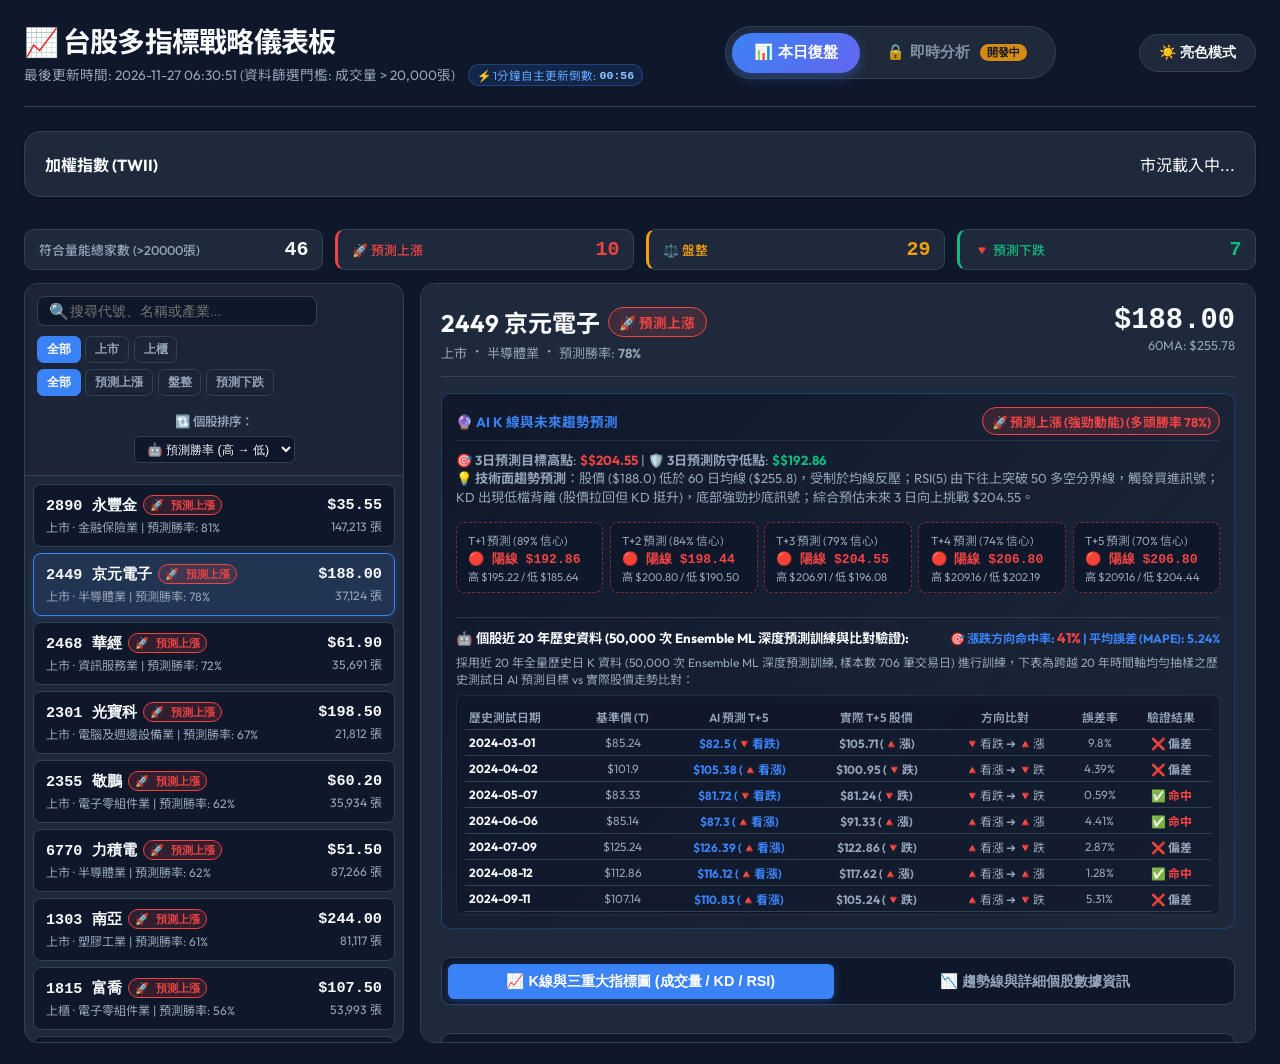
==== index.html @ 2479af4d "🤖 [Auto Update] 自動更新每日盤後選股數據與 K 線分析報告" ====
<!DOCTYPE html>
<html lang="zh-Hant" data-theme="dark">
<head>
    <meta charset="UTF-8">
    <meta name="viewport" content="width=device-width, initial-scale=1.0">
    <title>台股上市櫃多指標買賣篩選器 & 即時分析儀表板</title>
    <link href="https://fonts.googleapis.com/css2?family=Outfit:wght@300;400;500;600;700&family=Noto+Sans+TC:wght@300;400;500;700&display=swap" rel="stylesheet">
    <link rel="stylesheet" href="web/static/css/style.css">
</head>
<body>
    <div class="container">
        <!-- 頁頭與模式切換導覽列 -->
        <header>
            <div class="header-brand">
                <h1>📈 台股多指標戰略儀表板</h1>
                <div class="time-tag">
                    最後更新時間: <span id="updateTime">2026-11-27 06:30:51</span> (資料篩選門檻: 成交量 &gt; 20,000張)
                    <span class="auto-refresh-badge" style="display:inline-flex; align-items:center; gap:0.25rem; margin-left:0.6rem; background:rgba(59,130,246,0.15); border:1px solid rgba(59,130,246,0.3); padding:0.1rem 0.5rem; border-radius:1rem; font-size:0.72rem; color:#60a5fa;">
                        ⚡ 1分鐘自主更新倒數: <span id="autoRefreshCountdown" style="font-weight:bold; font-family:monospace; color:#93c5fd;">01:00</span>
                    </span>
                </div>
            </div>

            <!-- 本日復盤 vs 即時分析 模式切換鈕 -->
            <nav class="mode-nav">
                <button class="nav-tab active" id="tabDailyReview">
                    📊 本日復盤
                </button>
                <button class="nav-tab" id="tabRealtimeAnalysis" style="opacity:0.85; position:relative;">
                    🔒 即時分析 <span class="badge" style="font-size:0.68rem; padding:0.1rem 0.45rem; margin-left:0.25rem; background:#f59e0b; color:#0f172a; font-weight:bold;">開發中</span>
                </button>
            </nav>

            <div class="header-actions">
                <button class="btn-action" id="themeToggleBtn">☀️ 亮色模式</button>

            </div>
        </header>

        <!-- 大盤指數與台指期跑馬燈卡片區 -->
        <div class="index-grid" id="indexGrid">
            <!-- JavaScript 自動動態載入大盤資料 -->
        </div>

        <!-- 視圖模組 (本日復盤 & 即時分析) -->
        <main>
            <!-- 本日復盤 檢視組件 -->
<div id="viewDailyReview">
    <!-- 精簡型多空數據統計卡片列 -->
    <div class="stats-grid compact-stats">
        <div class="stat-card">
            <span class="stat-title">符合量能總家數 (>20000張)</span>
            <span class="stat-value" id="statTotal">0</span>
        </div>
        <div class="stat-card stat-bullish">
            <span class="stat-title">🚀 預測上漲</span>
            <span class="stat-value" id="statBullish">0</span>
        </div>
        <div class="stat-card stat-neutral">
            <span class="stat-title">⚖️ 盤整</span>
            <span class="stat-value" id="statNeutral">0</span>
        </div>
        <div class="stat-card stat-bearish">
            <span class="stat-title">🔻 預測下跌</span>
            <span class="stat-value" id="statBearish">0</span>
        </div>
    </div>

    <!-- 左右雙欄 split layout -->
    <div class="daily-split-layout">
        <!-- 左欄：搜尋篩選與可滾動個股清單 -->
        <div class="daily-left-panel">
            <div class="left-panel-header">
                <!-- 搜尋框 -->
                <div class="search-box compact-search">
                    <span class="search-icon">🔍</span>
                    <input type="text" class="search-input" placeholder="搜尋代號、名稱或產業..." oninput="handleSearchInput(this.value)">
                </div>
                <!-- 篩選列 -->
                <div class="left-filter-row">
                    <div class="filter-group filter-group-market">
                        <button class="filter-btn active" onclick="setMarketFilter('all', this)">全部</button>
                        <button class="filter-btn" onclick="setMarketFilter('twse', this)">上市</button>
                        <button class="filter-btn" onclick="setMarketFilter('tpex', this)">上櫃</button>
                    </div>
                    <div class="filter-group filter-group-signal">
                        <button class="filter-btn active" onclick="setSignalFilter('all', this)">全部</button>
                        <button class="filter-btn" onclick="setSignalFilter('bullish', this)">預測上漲</button>
                        <button class="filter-btn" onclick="setSignalFilter('neutral', this)">盤整</button>
                        <button class="filter-btn" onclick="setSignalFilter('bearish', this)">預測下跌</button>
                    </div>
                </div>
                <!-- 排序選單列 -->
                <div class="left-filter-row" style="margin-top:0.4rem; align-items:center;">
                    <span style="font-size:0.78rem; color:var(--text-secondary); white-space:nowrap; font-weight:600;">🔃 個股排序：</span>
                    <select id="sortSelect" onchange="handleSortChange(this.value)" style="flex:1; background:var(--bg-primary); color:var(--text-primary); border:1px solid var(--border-color); padding:0.28rem 0.5rem; border-radius:0.35rem; font-size:0.78rem; outline:none; cursor:pointer;">
                        <option value="pred_desc">🤖 預測勝率 (高 → 低)</option>
                        <option value="vol_desc">📈 成交量 (大 → 小)</option>
                        <option value="price_desc">💰 收盤價 (高 → 低)</option>
                        <option value="price_asc">🔻 收盤價 (低 → 高)</option>
                        <option value="symbol_asc">🔤 股票代號 (小 → 大)</option>
                    </select>
                </div>
            </div>

            <!-- 可滾動個股清單 -->
            <div class="stock-list-scrollable" id="stockListScrollable">
                <!-- 由 JavaScript 動態生成列項目 -->
            </div>
        </div>

        <!-- 右欄：選定股票之 K 線圖與詳細數據分析 (由 JS 動態填入) -->
        <div class="daily-right-panel" id="stockDetailPanel"></div>
    </div>
</div>

            <!-- 即時分析 檢視組件 (已鎖定標註開發中) -->
<div id="viewRealtimeAnalysis" style="display: none;">
    <div style="text-align:center; padding:4.5rem 2rem; background:var(--bg-primary); border-radius:1rem; border:1px solid var(--border-color); margin:2rem auto; max-width:680px; box-shadow: 0 10px 30px rgba(0,0,0,0.3);">
        <div style="font-size:3.5rem; margin-bottom:1rem;">🔒 ⚡</div>
        <div style="display:inline-block; background:rgba(245,158,11,0.15); border:1px solid #f59e0b; color:#f59e0b; padding:0.25rem 0.8rem; border-radius:1rem; font-size:0.82rem; font-weight:700; margin-bottom:1rem;">
            ⚙️ 系統升級與數據鎖定中
        </div>
        <h2 style="font-size:1.6rem; color:var(--text-primary); margin-bottom:0.8rem;">即時分析模組 — 開發建置中</h2>
        <p style="color:var(--text-secondary); line-height:1.65; font-size:0.95rem; margin-bottom:1.8rem; max-width:520px; margin-left:auto; margin-right:auto;">
            我們正在進行盤中即時 Tick 數據串流與微秒級雷達掃描引擎之升級開發。<br>
            目前本模組暫時鎖定保護，請優先使用<strong>「本日復盤」</strong>進行專業個股篩選與 K 線波段剖析！
        </p>
        <button class="filter-btn active" style="padding:0.65rem 1.8rem; font-size:0.95rem; background:var(--accent-blue); color:#fff; border:none; border-radius:0.5rem; cursor:pointer;" onclick="switchMode('daily')">
            📊 返回 本日復盤 檢視頁面
        </button>
    </div>
</div>

        </main>
    </div>

    <!-- 個股詳細剖析 Modal 對話框 -->
    <div class="modal-overlay" id="stockModal">
        <div class="modal-card">
            <button class="modal-close" onclick="closeModal()">✕</button>
            <h3 id="modalTitle" style="margin-bottom: 1rem; color: var(--text-primary);">個股詳細數據</h3>
            <div id="modalContent"></div>
        </div>
    </div>

    <!-- 將後端計算完成的 JSON 數據安全注入至前端全域變數 -->
    <script>
        window.INITIAL_STOCK_DATA = [{"symbol": "2449.TW", "name": "京元電子", "market": "上市", "industry": "半導體業", "close": 188, "support": 157.0, "resistance": 263.0, "ma60": 255.78333333333333, "volume": 37124.244, "kd_k": 39.69459904503428, "kd_d": 21.732072221798237, "rsi5": 56.198236022818804, "macd_dif": -24.507663415860094, "macd_dea": -23.442841666365066, "macd_osc": -1.064821749495028, "wave_status": "空頭格局", "wave_pattern": "C波下跌中", "wave_detail": "跌破A波低點，進行C波主跌段 📉", "fib": {"high_price": 317.0, "low_price": 157.0, "high_date": "09/22", "low_date": "11/23", "type": "空頭", "res_382": 218.12, "res_500": 237.0, "res_618": 255.88, "tgt_1382": 95.88000000000002, "tgt_1618": 58.120000000000005}, "status": "震盪盤整", "score": -0.30000000000000004, "reason": ["均線空頭 (-1.0)", "RSI(5)突破50多頭買點 (+1.2)"], "badge_class": "badge-sideways", "closes_60": [257.0, 279.0, 270.5, 261.0, 262.0, 273.0, 268.5, 270.0, 271.5, 263.0, 261.5, 257.0, 261.5, 265.0, 291.5, 301.5, 317.0, 304.0, 311.0, 294.5, 294.5, 296.0, 295.5, 294.0, 298.0, 299.5, 304.5, 300.0, 305.0, 296.5, 272.0, 275.0, 263.5, 259.5, 278.0, 262.5, 262.5, 269.0, 277.5, 269.5, 253.5, 263.0, 253.5, 248.5, 228.5, 206.0, 209.5, 227.5, 231.0, 214.0, 213.5, 192.5, 176.5, 194.0, 175.0, 157.5, 157.0, 172.5, 173.0, 188.0], "intraday_1m": [180.5, 179.5, 182.5, 183.0, 182.0, 181.0, 182.0, 182.5, 183.0, 184.5, 186.0, 185.5, 186.0, 187.0, 187.0, 186.5, 185.0, 185.5, 185.0, 186.0, 185.5, 185.0, 185.0, 184.5, 184.0, 184.0, 184.0, 183.0, 182.5, 183.0, 183.0, 184.0, 184.0, 182.5, 182.0, 180.5, 180.5, 181.0, 181.0, 180.5, 181.0, 179.5, 179.0, 180.0, 179.5, 181.0, 180.0, 180.5, 180.5, 180.0, 178.5, 177.5, 177.5, 177.0, 177.5, 178.5, 179.0, 179.0, 179.5, 180.5, 179.5, 179.0, 179.5, 180.0, 180.0, 181.5, 181.5, 182.0, 180.5, 181.0, 182.0, 182.0, 182.0, 182.0, 182.0, 183.5, 182.0, 181.0, 181.5, 181.5, 182.0, 183.5, 183.0, 182.5, 182.0, 182.5, 182.0, 182.0, 182.0, 184.0, 184.0, 183.5, 183.5, 184.0, 183.5, 184.0, 184.0, 184.0, 183.5, 183.5, 183.5, 185.0, 186.0, 185.5, 185.5, 184.0, 185.0, 184.0, 184.0, 184.0, 183.0, 183.0, 183.0, 183.0, 181.5, 181.5, 181.5, 181.5, 181.5, 182.0, 181.5, 182.0, 183.0, 184.0, 184.5, 185.0, 185.0, 184.5, 184.5, 184.0, 184.0, 184.5, 184.5, 185.0, 185.0, 185.0, 184.5, 183.5, 184.0, 184.5, 184.5, 184.5, 184.5, 184.0, 184.5, 184.5, 184.5, 184.5, 184.5, 184.5, 184.5, 184.0, 184.5, 184.0, 183.5, 183.5, 184.5, 185.0, 184.5, 185.5, 185.0, 185.0, 186.0, 186.0, 186.5, 187.0, 187.0, 186.5, 186.0, 185.5, 185.5, 185.0, 185.5, 186.0, 186.0, 185.5, 185.0, 184.5, 185.0, 185.0, 186.0, 186.0, 186.0, 186.0, 186.5, 186.5, 185.5, 185.5, 185.5, 186.0, 186.0, 186.5, 186.5, 186.5, 187.0, 186.5, 187.0, 186.5, 187.0, 186.5, 187.0, 187.5, 188.0, 189.0, 188.5, 188.0, 188.5, 187.5, 188.5, 189.0, 188.0, 188.5, 189.0, 189.0, 189.0, 189.0, 188.5, 188.5, 188.5, 188.0, 188.5, 189.0, 188.5, 188.5, 188.0, 188.0, 188.0, 187.5, 188.0, 187.0, 187.5, 186.5, 186.5, 187.0, 186.5, 186.0, 186.5, 186.5, 187.0, 187.5, 187.5, 188.0, 188.0, 188.0, 188.0, 188.0, 188.0, 187.5, 188.0, 187.5, 187.5, 187.5, 187.5, 187.5, 187.0, 187.5, 188.0, 187.5, 188.0, 188.5, 188.5, 188.0, 186.5, 186.5, 187.5, 188.0], "price_details": {"open": 183, "high": 189.5, "low": 176, "close": 188, "change": 15.0, "change_pct": 8.67, "amplitude": 101.91, "amount_millions": 6739.3, "high_52w": 337.14, "low_52w": 68.38}, "order_flow": {"in_vol": 16292, "out_vol": 19726, "in_pct": 46.2, "out_pct": 53.8}, "institutional": {"foreign": -1050, "trust": 344, "dealer": 89, "total": -617}, "fundamentals": {"pe": 23.0, "pb": 3.38, "yield_pct": 0.87, "eps": 8.17, "market_cap": 2350.0, "yoy": 7.5}, "chip_analysis": {"margin_buy": 20981, "short_sell": 389, "short_margin_ratio": 1.9, "major_holder_pct": 54.0}, "technical_matrix": {"ma5": 169.6, "ma10": 179.95, "ma20": 206.72, "ma60": 255.78, "bb_upper": 271.11, "bb_middle": 206.72, "bb_lower": 142.33, "macd_dif": -24.51, "macd_dea": -23.44, "macd_osc": -1.06, "atr": 11.43}, "news_sentiment": {"sentiment_score": 54, "status": "⚖️ 中性觀望", "summary": "全網最新 10 則報導顯示訊息多空交錯 (利多 1 則 / 利空 0 則)，籌碼處於整理階段。", "badge_class": "neutral", "bullish_count": 1, "bearish_count": 0, "neutral_count": 9, "news": [{"title": "京元電子(2449) 個股概覽 | 個股 - 股市", "link": "https://news.google.com/rss/articles/CBMiU0FVX3lxTFBwak1hVmtzeU1NdlB2UlB2S09uZ0xOT0VBdWNseklkcjM4MHVlc0VOa0ZYQ1ZCdV93UTJVZzlJV2RoaVFySEdJT2VkWUQ1RG81UWYw?oc=5", "date": "2026-11-27 01:06", "pub_ts": 1795712783.0, "source": "理財周刊", "sentiment_tag": "中性", "sentiment_class": "neutral"}, {"title": "2449 京元電子 - 2026/11/26 ➡️ 京元電子籌碼【謹供參考｜部分資訊... - 股市爆料同學會", "link": "https://news.google.com/rss/articles/CBMiWEFVX3lxTE9RTmpkVWNmNDFQTXpDbElRMi00d1ZKWkc0MmNKbktlX0lqd21hak9TT1Y2TlpJVWh4b0xsZTN3ZXdyS1lYTy1NeWl6QU85Vi10M2FzMmNGRnE?oc=5", "date": "2026-11-27 00:57", "pub_ts": 1795712248.0, "source": "理財周刊", "sentiment_tag": "中性", "sentiment_class": "neutral"}, {"title": "同學會熱門 NO.26《京元電子》11/26 怎麼走？盤後一次看懂", "link": "https://news.google.com/rss/articles/CBMiWEFVX3lxTE0xN2dLNk5RNHEtX0p5THoyQmFaTE9KV0NweHdabDVBRVNLZnRJWXZtUnZlVXRJYkFnbUtNbGhEclkzcC1zdHJ6aTV0VjlYbThCQTUxSjUzanY?oc=5", "date": "2026-11-26 21:30", "pub_ts": 1795699849.0, "source": "理財周刊", "sentiment_tag": "中性", "sentiment_class": "neutral"}, {"title": "台股反彈956點，京元電子181元再進場，部位仍保守", "link": "https://news.google.com/rss/articles/CBMiWEFVX3lxTE94YWFuTE8tWjlWWkNQVG9uLXdVWWhQcm9xSXlObldNOHVKcEtvLThRblpIVW9NSEpoZUcwc3RGdFpOQi1RNWtGTjVJT0xXMnJSOUwyQ1pJVlQ?oc=5", "date": "2026-11-26 19:00", "pub_ts": 1795690821.0, "source": "理財周刊", "sentiment_tag": "中性", "sentiment_class": "neutral"}, {"title": "11/26證交所盤後定價交易成交金額前20名排行", "link": "https://tw.stock.yahoo.com/news/11-26%E8%AD%89%E4%BA%A4%E6%89%80%E7%9B%A4%E5%BE%8C%E5%AE%9A%E5%83%B9%E4%BA%A4%E6%98%93%E6%88%90%E4%BA%A4%E9%87%91%E9%A1%8D%E5%89%8D20%E5%90%8D%E6%8E%92%E8%A1%8C-082800357.html", "date": "2026-11-26 16:28", "pub_ts": 1795681680.0, "source": "Yahoo 股市", "sentiment_tag": "中性", "sentiment_class": "neutral"}, {"title": "【公告】京元電子代子公司KYEC Singapore Pte. Ltd.公告取得不動產之使用權資產案", "link": "https://tw.stock.yahoo.com/news/%E5%85%AC%E5%91%8A-%E4%BA%AC%E5%85%83%E9%9B%BB%E5%AD%90%E4%BB%A3%E5%AD%90%E5%85%AC%E5%8F%B8kyec-singapore-pte-ltd-081008384.html", "date": "2026-11-26 16:10", "pub_ts": 1795680608.0, "source": "Yahoo 股市", "sentiment_tag": "中性", "sentiment_class": "neutral"}, {"title": "京元電子 代子公司KYEC Singapore Pte. Ltd.公告取得不動產之使用權資產案", "link": "https://tw.stock.yahoo.com/news/%E4%BA%AC%E5%85%83%E9%9B%BB%E5%AD%90-%E4%BB%A3%E5%AD%90%E5%85%AC%E5%8F%B8kyec-singapore-pte-ltd-073000353.html", "date": "2026-11-26 15:30", "pub_ts": 1795678200.0, "source": "Yahoo 股市", "sentiment_tag": "中性", "sentiment_class": "neutral"}, {"title": "【即時新聞】京元電子(2449)爆量大漲近5%，這「3檔封測概念股」買盤同步引爆！", "link": "https://news.google.com/rss/articles/CBMikAFBVV95cUxQTGd2NzhaUFM5dF9tYmZndmZ5NV9YeUpkdTMzdlVmUkgzNGRlYVVvMVlTdE0wX1p2eGR1MWFySjFNQkdnVnY5MlI4QnYtcGJLdS1mSzk4N2hsQS05bzN1UTZkaVlHc19EZFc1U3pQTjJCSnhUc2VEdUc2Vi1lQ0VKTU9acXFhaHo4UUU3ZURPOUo?oc=5", "date": "2026-11-26 11:03", "pub_ts": 1795662191.0, "source": "理財周刊", "sentiment_tag": "利多", "sentiment_class": "bullish"}, {"title": "【即時新聞】京元電子最新獲法人狂掃6千張，盤中急漲近5%還能追？", "link": "https://news.google.com/rss/articles/CBMikAFBVV95cUxOLWo3dmxKRjZ1SDQ0NEJZRlJMWEU3RVg4NC1WZ1lubFVXYl9WOGRpM0txT1V3MWFGN3hMQ3dZMUcwdTFreUhRbFpKenh0ZkVoWDVNMGYzM1pZSUhTcGp1b3VwaVo3enAtYUxuNlpTMHM5RC1CZFl3TzBBNll1NWhqMlNTdGYwSEgydFF0VTNSTF8?oc=5", "date": "2026-11-26 10:21", "pub_ts": 1795659714.0, "source": "理財周刊", "sentiment_tag": "中性", "sentiment_class": "neutral"}, {"title": "【00400A】11/25 操作日報｜趁大跌建倉京元電子，暴買貿聯-KY", "link": "https://news.google.com/rss/articles/CBMifkFVX3lxTE9FbHE3VExtWmJnR2FnRmphUldhdnpzMUhZeXJtRHRYOVB6S081dVVhUXdsTHl0QkNQN1czbTRTQVNKZHBiaHlxMk4xeTJNandBbVA0TXh1SFZiTkJDYUdkYTlhS2xndTVZbmlIMTB6Nkc4TkVORXg1THEyWnVxZw?oc=5", "date": "2026-11-25 18:04", "pub_ts": 1795601098.0, "source": "理財周刊", "sentiment_tag": "中性", "sentiment_class": "neutral"}]}, "valid_closes": [76.95, 79.05, 77.52, 78.86, 78.86, 80.19, 79.14, 82.38, 81.43, 79.33, 79.24, 81.81, 85.24, 89.05, 84.76, 81.33, 80.19, 81.33, 79.43, 79.62, 79.52, 79.62, 81.62, 80.86, 80.86, 80.0, 79.52, 79.14, 78.95, 77.71, 78.19, 77.9, 74.29, 72.0, 74.0, 74.86, 73.52, 75.9, 77.43, 80.1, 78.19, 78.19, 78.29, 78.95, 79.81, 80.0, 80.0, 78.76, 78.29, 78.29, 81.33, 85.71, 83.52, 83.33, 83.33, 89.05, 90.29, 85.24, 85.24, 84.57, 85.24, 91.43, 92.76, 100.95, 110.95, 105.71, 102.86, 104.29, 103.33, 99.52, 102.38, 105.71, 103.81, 102.38, 103.33, 104.29, 103.33, 100.48, 100.95, 100.95, 100.0, 98.1, 101.9, 101.43, 101.43, 101.43, 100.95, 100.95, 101.9, 99.52, 94.95, 97.62, 97.14, 94.29, 91.43, 87.9, 91.52, 90.95, 90.95, 94.19, 91.24, 90.38, 89.05, 82.86, 83.33, 83.43, 80.95, 81.9, 81.33, 81.24, 80.48, 82.67, 84.57, 84.67, 86.1, 85.9, 84.0, 84.19, 86.57, 85.71, 86.38, 86.1, 84.0, 86.38, 86.29, 84.95, 85.14, 84.67, 83.24, 83.52, 90.19, 91.33, 94.76, 99.52, 103.81, 106.67, 106.67, 109.52, 111.9, 112.38, 114.29, 113.33, 110.95, 106.19, 111.9, 113.81, 115.24, 126.67, 125.24, 128.57, 124.76, 121.43, 122.38, 122.86, 121.43, 113.33, 113.81, 106.67, 107.14, 103.33, 100.48, 101.43, 100.0, 107.62, 98.57, 89.24, 92.76, 97.62, 98.57, 108.1, 112.86, 111.43, 113.81, 113.33, 116.19, 117.62, 116.19, 114.29, 114.29, 117.14, 115.24, 113.81, 114.76, 114.76, 115.24, 115.24, 112.38, 109.05, 106.67, 106.19, 107.62, 105.24, 107.14, 112.38, 109.52, 109.05, 104.76, 105.24, 104.76, 101.9, 101.9, 107.14, 107.14, 111.9, 107.14, 106.67, 103.33, 106.19, 108.1, 118.57, 119.52, 121.9, 121.9, 127.14, 128.1, 121.43, 124.76, 129.52, 128.1, 123.81, 124.29, 122.38, 119.52, 119.52, 121.43, 122.38, 123.81, 130.48, 132.38, 132.86, 127.14, 123.81, 122.38, 120.0, 118.1, 115.71, 120.95, 120.48, 120.48, 123.81, 121.9, 119.52, 117.14, 117.62, 120.48, 120.95, 121.43, 120.0, 120.48, 119.52, 115.24, 111.9, 111.43, 110.48, 113.33, 106.19, 104.29, 110.0, 110.48, 110.95, 110.0, 108.57, 111.43, 110.0, 110.0, 104.76, 106.19, 107.62, 108.1, 110.95, 113.81, 113.33, 112.86, 113.33, 106.67, 106.19, 102.38, 103.81, 105.71, 108.57, 108.57, 108.1, 97.62, 93.43, 96.67, 101.43, 103.33, 102.38, 102.86, 102.86, 104.29, 106.67, 108.57, 109.52, 109.52, 106.67, 110.0, 108.57, 105.71, 105.71, 102.38, 97.62, 99.05, 99.05, 97.62, 97.14, 99.05, 97.14, 97.14, 95.71, 94.95, 94.76, 94.95, 93.71, 96.19, 95.71, 93.9, 93.05, 93.33, 90.57, 87.9, 83.52, 86.48, 87.71, 78.95, 71.14, 68.38, 75.14, 79.05, 81.14, 82.29, 80.0, 77.81, 78.86, 76.57, 75.52, 79.24, 78.1, 80.48, 83.81, 83.43, 82.67, 83.14, 82.57, 83.05, 82.95, 85.05, 85.52, 89.33, 87.24, 95.71, 93.52, 93.14, 91.05, 91.14, 93.14, 92.48, 92.19, 91.24, 90.76, 90.76, 92.38, 88.1, 91.14, 93.14, 94.57, 94.29, 97.14, 98.57, 94.76, 95.24, 96.67, 97.62, 98.1, 97.62, 95.71, 95.24, 96.19, 99.52, 99.52, 97.62, 100.0, 97.14, 98.1, 98.57, 102.38, 101.9, 102.86, 99.05, 100.95, 96.67, 98.1, 94.76, 98.57, 104.29, 106.19, 104.29, 109.05, 105.71, 106.19, 109.05, 106.67, 109.52, 109.52, 109.05, 112.38, 111.9, 112.86, 110.48, 115.71, 127.14, 133.33, 134.29, 133.33, 132.86, 131.9, 134.29, 130.48, 121.43, 126.67, 125.24, 129.05, 132.86, 132.38, 135.24, 148.57, 150.95, 144.76, 146.19, 143.81, 152.38, 160.95, 162.38, 164.29, 158.1, 158.1, 158.57, 158.1, 157.14, 159.52, 161.43, 162.86, 159.05, 158.1, 158.1, 148.1, 156.19, 157.14, 159.52, 160.95, 164.29, 165.71, 167.62, 161.9, 153.81, 158.1, 171.9, 166.67, 169.52, 175.24, 168.1, 166.67, 179.05, 179.52, 197.14, 193.33, 206.67, 213.33, 203.81, 210.0, 207.14, 203.33, 206.67, 202.86, 200.48, 205.24, 198.57, 203.33, 188.57, 187.14, 201.43, 194.76, 193.81, 195.24, 201.9, 211.43, 218.1, 207.14, 215.71, 215.24, 210.0, 210.95, 217.14, 217.62, 218.1, 210.95, 219.05, 210.95, 205.71, 204.76, 198.57, 205.24, 210.48, 209.52, 208.57, 212.38, 233.33, 231.9, 235.71, 254.76, 250.48, 254.29, 253.81, 250.48, 250.95, 257.14, 257.62, 257.62, 254.76, 260.48, 258.57, 261.43, 254.29, 261.43, 272.86, 283.33, 285.71, 296.19, 290.48, 281.9, 271.43, 279.52, 282.86, 267.14, 270.0, 277.62, 287.62, 298.57, 301.43, 310.48, 304.76, 311.43, 300.95, 290.48, 264.76, 280.95, 270.95, 259.05, 279.05, 291.43, 285.71, 281.43, 274.29, 280.0, 307.62, 300.95, 293.33, 272.38, 265.24, 274.76, 274.29, 265.24, 259.05, 248.57, 267.14, 246.67, 255.24, 266.67, 261.9, 264.29, 280.95, 286.67, 277.14, 270.0, 261.9, 258.1, 267.62, 273.81, 264.29, 272.38, 270.0, 270.0, 270.0, 288.1, 316.67, 337.14, 312.86, 322.86, 296.19, 285.24, 286.67, 290.48, 281.9, 285.24, 280.95, 275.24, 264.29, 272.38, 281.9, 301.9, 322.38, 300.48, 304.76, 312.86, 302.86, 291.9, 307.14, 306.67, 294.76, 274.76, 277.14, 259.05, 259.05, 268.57, 267.62, 264.76, 267.14, 293.81, 322.86, 313.81, 317.62, 318.57, 293.33, 293.81, 321.43, 315.24, 330.95, 319.05, 334.29, 301.9, 290.95, 293.81, 292.38, 277.62, 292.38, 302.86, 272.86, 257.62, 265.71, 280.95, 272.38, 258.1, 262.86, 236.0, 212.5, 203.5, 223.5, 233.5, 245.5, 247.0, 249.0, 242.0, 248.5, 246.0, 259.0, 253.5, 247.0, 248.5, 236.0, 235.0, 235.0, 232.0, 239.0, 239.5, 244.0, 247.5, 270.0, 257.0, 279.0, 270.5, 261.0, 262.0, 273.0, 268.5, 270.0, 271.5, 263.0, 261.5, 257.0, 261.5, 265.0, 291.5, 301.5, 317.0, 304.0, 311.0, 294.5, 294.5, 296.0, 295.5, 294.0, 298.0, 299.5, 304.5, 300.0, 305.0, 296.5, 272.0, 275.0, 263.5, 259.5, 278.0, 262.5, 262.5, 269.0, 277.5, 269.5, 253.5, 263.0, 253.5, 248.5, 228.5, 206.0, 209.5, 227.5, 231.0, 214.0, 213.5, 192.5, 176.5, 194.0, 175.0, 157.5, 157.0, 172.5, 173.0, 188.0], "valid_timestamps": [1701046800, 1701133200, 1701219600, 1701306000, 1701392400, 1701651600, 1701738000, 1701824400, 1701910800, 1701997200, 1702256400, 1702342800, 1702429200, 1702515600, 1702602000, 1702861200, 1702947600, 1703034000, 1703120400, 1703206800, 1703466000, 1703552400, 1703638800, 1703725200, 1703811600, 1704157200, 1704243600, 1704330000, 1704416400, 1704675600, 1704762000, 1704848400, 1704934800, 1705021200, 1705280400, 1705366800, 1705453200, 1705539600, 1705626000, 1705885200, 1705971600, 1706058000, 1706144400, 1706230800, 1706490000, 1706576400, 1706662800, 1706749200, 1706835600, 1707094800, 1707958800, 1708045200, 1708304400, 1708390800, 1708477200, 1708563600, 1708650000, 1708909200, 1708995600, 1709168400, 1709254800, 1709514000, 1709600400, 1709686800, 1709773200, 1709859600, 1710118800, 1710205200, 1710291600, 1710378000, 1710464400, 1710723600, 1710810000, 1710896400, 1710982800, 1711069200, 1711328400, 1711414800, 1711501200, 1711587600, 1711674000, 1711933200, 1712019600, 1712106000, 1712538000, 1712624400, 1712710800, 1712797200, 1712883600, 1713142800, 1713229200, 1713315600, 1713402000, 1713488400, 1713747600, 1713834000, 1713920400, 1714006800, 1714093200, 1714352400, 1714438800, 1714611600, 1714698000, 1714957200, 1715043600, 1715130000, 1715216400, 1715302800, 1715562000, 1715648400, 1715734800, 1715821200, 1715907600, 1716166800, 1716253200, 1716339600, 1716426000, 1716512400, 1716771600, 1716858000, 1716944400, 1717030800, 1717117200, 1717376400, 1717462800, 1717549200, 1717635600, 1717722000, 1718067600, 1718154000, 1718240400, 1718326800, 1718586000, 1718672400, 1718758800, 1718845200, 1718931600, 1719190800, 1719277200, 1719363600, 1719450000, 1719536400, 1719795600, 1719882000, 1719968400, 1720054800, 1720141200, 1720400400, 1720486800, 1720573200, 1720659600, 1720746000, 1721005200, 1721091600, 1721178000, 1721264400, 1721350800, 1721610000, 1721696400, 1721955600, 1722214800, 1722301200, 1722387600, 1722474000, 1722560400, 1722819600, 1722906000, 1722992400, 1723078800, 1723165200, 1723424400, 1723510800, 1723597200, 1723683600, 1723770000, 1724029200, 1724115600, 1724202000, 1724288400, 1724374800, 1724634000, 1724720400, 1724806800, 1724893200, 1724979600, 1725238800, 1725325200, 1725411600, 1725498000, 1725584400, 1725843600, 1725930000, 1726016400, 1726102800, 1726189200, 1726448400, 1726621200, 1726707600, 1726794000, 1727053200, 1727139600, 1727226000, 1727312400, 1727398800, 1727658000, 1727744400, 1728003600, 1728262800, 1728349200, 1728435600, 1728608400, 1728867600, 1728954000, 1729040400, 1729126800, 1729213200, 1729472400, 1729558800, 1729645200, 1729731600, 1729818000, 1730077200, 1730163600, 1730250000, 1730422800, 1730682000, 1730768400, 1730854800, 1730941200, 1731027600, 1731286800, 1731373200, 1731459600, 1731546000, 1731632400, 1731891600, 1731978000, 1732064400, 1732150800, 1732237200, 1732496400, 1732582800, 1732669200, 1732755600, 1732842000, 1733101200, 1733187600, 1733274000, 1733360400, 1733446800, 1733706000, 1733792400, 1733878800, 1733965200, 1734051600, 1734310800, 1734397200, 1734483600, 1734570000, 1734656400, 1734915600, 1735002000, 1735088400, 1735174800, 1735261200, 1735520400, 1735606800, 1735779600, 1735866000, 1736125200, 1736211600, 1736298000, 1736384400, 1736470800, 1736730000, 1736816400, 1736902800, 1736989200, 1737075600, 1737334800, 1737421200, 1737507600, 1738544400, 1738630800, 1738717200, 1738803600, 1738890000, 1739149200, 1739235600, 1739322000, 1739408400, 1739494800, 1739754000, 1739840400, 1739926800, 1740013200, 1740099600, 1740358800, 1740445200, 1740531600, 1740618000, 1740963600, 1741050000, 1741136400, 1741222800, 1741309200, 1741568400, 1741654800, 1741741200, 1741827600, 1741914000, 1742173200, 1742259600, 1742346000, 1742432400, 1742518800, 1742778000, 1742864400, 1742950800, 1743037200, 1743123600, 1743382800, 1743469200, 1743555600, 1743987600, 1744074000, 1744160400, 1744246800, 1744333200, 1744592400, 1744678800, 1744765200, 1744851600, 1744938000, 1745197200, 1745283600, 1745370000, 1745456400, 1745542800, 1745802000, 1745888400, 1745974800, 1746147600, 1746406800, 1746493200, 1746579600, 1746666000, 1746752400, 1747011600, 1747098000, 1747184400, 1747270800, 1747357200, 1747616400, 1747702800, 1747789200, 1747875600, 1747962000, 1748221200, 1748307600, 1748394000, 1748480400, 1748826000, 1748912400, 1748998800, 1749085200, 1749171600, 1749430800, 1749517200, 1749603600, 1749690000, 1749776400, 1750035600, 1750122000, 1750208400, 1750294800, 1750381200, 1750640400, 1750726800, 1750813200, 1750899600, 1750986000, 1751245200, 1751331600, 1751418000, 1751504400, 1751590800, 1751850000, 1751936400, 1752022800, 1752109200, 1752195600, 1752454800, 1752541200, 1752627600, 1752714000, 1752800400, 1753059600, 1753146000, 1753232400, 1753318800, 1753405200, 1753664400, 1753750800, 1753837200, 1753923600, 1754269200, 1754355600, 1754442000, 1754528400, 1754614800, 1754874000, 1754960400, 1755046800, 1755133200, 1755219600, 1755478800, 1755565200, 1755651600, 1755738000, 1755824400, 1756083600, 1756170000, 1756256400, 1756342800, 1756429200, 1756688400, 1756774800, 1756861200, 1756947600, 1757034000, 1757293200, 1757379600, 1757466000, 1757552400, 1757638800, 1757898000, 1757984400, 1758070800, 1758157200, 1758243600, 1758502800, 1758589200, 1758675600, 1758762000, 1758848400, 1759194000, 1759280400, 1759366800, 1759453200, 1759798800, 1759885200, 1759971600, 1760317200, 1760403600, 1760490000, 1760576400, 1760662800, 1760922000, 1761008400, 1761094800, 1761181200, 1761526800, 1761613200, 1761699600, 1761786000, 1761872400, 1762131600, 1762218000, 1762304400, 1762390800, 1762477200, 1762736400, 1762822800, 1762909200, 1762995600, 1763082000, 1763341200, 1763427600, 1763514000, 1763600400, 1763686800, 1763946000, 1764032400, 1764118800, 1764205200, 1764291600, 1764550800, 1764637200, 1764723600, 1764810000, 1764896400, 1765155600, 1765242000, 1765328400, 1765414800, 1765501200, 1765760400, 1765846800, 1765933200, 1766019600, 1766106000, 1766365200, 1766451600, 1766538000, 1766710800, 1766970000, 1767056400, 1767142800, 1767315600, 1767574800, 1767661200, 1767747600, 1767834000, 1767920400, 1768179600, 1768266000, 1768352400, 1768438800, 1768525200, 1768784400, 1768870800, 1768957200, 1769043600, 1769130000, 1769389200, 1769475600, 1769562000, 1769648400, 1769734800, 1769994000, 1770080400, 1770166800, 1770253200, 1770339600, 1770598800, 1770685200, 1770771600, 1771808400, 1771894800, 1771981200, 1772067600, 1772413200, 1772499600, 1772586000, 1772672400, 1772758800, 1773018000, 1773104400, 1773190800, 1773277200, 1773363600, 1773622800, 1773709200, 1773795600, 1773882000, 1773968400, 1774227600, 1774314000, 1774400400, 1774486800, 1774573200, 1774832400, 1774918800, 1775005200, 1775091600, 1775523600, 1775610000, 1775696400, 1775782800, 1776042000, 1776128400, 1776214800, 1776301200, 1776387600, 1776646800, 1776733200, 1776819600, 1776906000, 1776992400, 1777251600, 1777338000, 1777424400, 1777510800, 1777856400, 1777942800, 1778029200, 1778115600, 1778202000, 1778461200, 1778547600, 1778634000, 1778720400, 1778806800, 1779066000, 1779152400, 1779238800, 1779325200, 1779411600, 1779670800, 1779757200, 1779843600, 1779930000, 1780016400, 1780275600, 1780362000, 1780448400, 1780534800, 1780621200, 1780880400, 1780966800, 1781053200, 1781139600, 1781226000, 1781485200, 1781571600, 1781658000, 1781744400, 1782090000, 1782176400, 1782262800, 1782349200, 1782435600, 1782694800, 1782781200, 1782867600, 1782954000, 1783040400, 1783299600, 1783386000, 1783472400, 1783558800, 1783904400, 1783990800, 1784077200, 1784163600, 1784250000, 1784509200, 1784595600, 1784682000, 1784768400, 1784854800, 1785114000, 1785200400, 1785286800, 1785373200, 1785459600, 1785718800, 1785805200, 1785891600, 1785978000, 1786064400, 1786323600, 1786410000, 1786496400, 1786582800, 1786669200, 1786928400, 1787014800, 1787101200, 1787187600, 1787274000, 1787533200, 1787619600, 1787706000, 1787792400, 1787878800, 1788138000, 1788224400, 1788310800, 1788397200, 1788483600, 1788742800, 1788829200, 1788915600, 1789002000, 1789088400, 1789347600, 1789434000, 1789520400, 1789606800, 1789693200, 1789952400, 1790038800, 1790125200, 1790211600, 1790643600, 1790730000, 1790816400, 1790902800, 1791162000, 1791248400, 1791334800, 1791421200, 1791766800, 1791853200, 1791939600, 1792026000, 1792112400, 1792371600, 1792458000, 1792544400, 1792630800, 1792717200, 1793062800, 1793149200, 1793235600, 1793322000, 1793581200, 1793667600, 1793754000, 1793840400, 1793926800, 1794186000, 1794272400, 1794358800, 1794445200, 1794531600, 1794790800, 1794877200, 1794963600, 1795050000, 1795136400, 1795395600, 1795482000, 1795568400, 1795654800], "valid_vols": [5826572, 7932732, 10937497, 12172047, 6815890, 10353426, 10384093, 14458784, 8714590, 13853399, 8393035, 15176731, 22204382, 38628416, 22816496, 17729492, 15026859, 9791525, 10805222, 9836774, 8070469, 8663636, 10247267, 9911528, 5000480, 8997963, 8483279, 13987837, 7212876, 13828484, 7753205, 8223231, 30848397, 39845847, 15620410, 17398214, 17171084, 21503814, 20961788, 20678097, 11432422, 7806366, 8565526, 9003309, 6043554, 7011243, 6400641, 6760748, 5255790, 7003279, 24998774, 31070809, 13415589, 10328866, 6777797, 35230590, 58548623, 27332727, 14876101, 14352592, 14639616, 26348714, 28291453, 40671818, 57695185, 74868857, 22104804, 15013649, 21744694, 15264617, 16928224, 41233798, 23795283, 34806233, 20860611, 46884136, 19665010, 14192754, 9543005, 10764857, 3857700, 10016385, 12516118, 9838220, 10340048, 14259365, 13001147, 12413287, 11830646, 14115727, 21607423, 9783779, 8214465, 21975631, 13306178, 28050148, 15606135, 13194792, 0, 52905702, 25063746, 12345131, 9915400, 58616064, 26103575, 14782521, 21454966, 16509538, 14132658, 9118896, 12827595, 17055966, 28496007, 27578175, 13434055, 15103813, 19813624, 8689483, 12876327, 12195315, 19263531, 14334508, 24876170, 25154470, 19219439, 15018343, 12319961, 11200175, 22962143, 9845547, 41986773, 41773255, 57106217, 46407239, 59929335, 49646899, 40503263, 86354573, 49339463, 60493391, 26090625, 25179662, 30543335, 59158509, 42046918, 35495654, 16902928, 46498382, 90296739, 37393638, 29827553, 36887644, 27726048, 39993544, 50558195, 41504593, 29013551, 36890894, 23756641, 29146736, 23462881, 18911766, 15392601, 40196629, 29640208, 33441170, 32538477, 48848431, 26063103, 33691309, 64570390, 22973932, 47855600, 20569593, 33136453, 14475210, 20662462, 16364274, 10736915, 13479192, 18457843, 11941861, 14618713, 13614476, 9050982, 5510324, 13438462, 22776111, 11941588, 8037053, 9458821, 10047060, 5958296, 21595967, 11183310, 6194130, 13961683, 16210122, 30008162, 18867055, 17385547, 35857573, 20090667, 33708313, 18822661, 14272429, 16116648, 16559013, 13211147, 74771807, 71852674, 32884667, 27836300, 55836737, 45728091, 54161245, 35346335, 41980378, 22997306, 19448541, 17482250, 13730301, 15463044, 20111499, 10847069, 11629909, 10583089, 43380570, 36353369, 20164423, 46877403, 21332071, 19778515, 22862393, 13215514, 16434068, 19687165, 18269089, 9112226, 25349899, 25110934, 10383714, 10327371, 11095493, 8592760, 8116189, 13860493, 16851585, 17401631, 24710372, 20910840, 20787106, 19551516, 12682251, 13480927, 34627036, 36955399, 30108492, 20334878, 24108857, 20345725, 12969062, 11035316, 8320864, 4625141, 21785794, 17848389, 9926872, 10019807, 11074037, 33043000, 12696633, 14961604, 8731109, 19041060, 15794512, 18941932, 17043370, 11854519, 10956672, 6385635, 8880971, 28191751, 40666636, 24833113, 24209452, 10954546, 11860826, 10552261, 8783201, 13366253, 18567521, 13160676, 10220161, 9976221, 16654419, 16787124, 14708705, 16818320, 9768157, 17032647, 20081642, 13856133, 9580517, 13903052, 8924569, 11760607, 15111501, 4739390, 6390637, 13208965, 9460552, 13032976, 9330605, 18967270, 15746973, 8490709, 13301070, 8075414, 12131182, 14612773, 22873365, 14359116, 6539595, 1258748, 18486479, 27084989, 3240389, 18474751, 17736203, 8463858, 7229959, 9815427, 7419911, 4462046, 7472629, 10544150, 8934671, 15487811, 13618693, 12088100, 7455640, 7894747, 8106074, 6202847, 4791760, 9021233, 7428962, 25600092, 23688820, 41089854, 28243547, 10792157, 11815571, 13473562, 11935600, 11414208, 8706749, 5734478, 6311462, 10404066, 21519466, 16693751, 11403842, 16631652, 17661982, 10428257, 15275919, 19023684, 18750427, 10384977, 12485928, 8765591, 17582446, 11339374, 9813819, 9831186, 7834419, 18388587, 10329582, 18637674, 11998001, 17210909, 14182545, 16393190, 25591743, 26892529, 24461297, 17443170, 14340685, 13312152, 9960924, 13768582, 19268061, 48043528, 61292274, 34619541, 39605981, 35279660, 19094138, 18334635, 10603658, 28941315, 31802195, 19291174, 31350118, 19049725, 20841347, 12208752, 49130125, 102472981, 122531800, 42317797, 47341451, 39802155, 21038164, 25870461, 39819223, 44570361, 25710537, 17115474, 25817470, 33395232, 29189969, 40150573, 20935785, 148140241, 91871617, 32274212, 30329404, 59524547, 89114994, 48086929, 46100029, 38903880, 25193679, 22635047, 19854993, 25846098, 31919410, 22513373, 34088391, 23130310, 15261331, 16418985, 37839198, 20581724, 15677951, 26009706, 13433425, 24472756, 23901564, 18056783, 20104890, 29014013, 16857799, 51069950, 46307549, 17358172, 34947111, 31410000, 18093860, 44280705, 28874964, 61165499, 49720795, 63511584, 43039897, 36089334, 36719382, 31270005, 21666814, 25749537, 22048490, 15130024, 19509149, 19065182, 31441193, 43995088, 36295443, 44445877, 44160868, 116844394, 30435447, 33178531, 38466380, 42173433, 33918682, 50770664, 28733267, 23414325, 15810037, 17646308, 28446649, 14619141, 21944880, 19753132, 18084404, 17385268, 17072756, 17574473, 12117896, 19710321, 8381458, 10166988, 11525918, 64109070, 54798248, 65868816, 59342543, 44285637, 26698705, 26294558, 18539871, 20951803, 24948683, 28840649, 16133308, 20529699, 27497510, 18769765, 17791206, 17412311, 20461262, 31951176, 26792077, 30241284, 22031281, 27769584, 17825510, 17343135, 12837063, 12356354, 18351382, 32818038, 21268654, 26653557, 23466517, 28222678, 20433946, 18903923, 19373375, 13295564, 12321771, 22014812, 17077932, 14414689, 28532724, 25822581, 24302179, 17557567, 12888595, 15233538, 11247243, 36216349, 24503184, 49624831, 23092002, 16360617, 15034997, 16371057, 18663321, 17294849, 20087576, 20695113, 29006203, 13904291, 16667271, 17322796, 12516882, 41039708, 34471606, 29485119, 24949741, 26692654, 25443317, 27300192, 25124723, 56708226, 38009259, 33735195, 25958179, 33641995, 73065570, 30982430, 62269563, 57292927, 30813365, 39761516, 62844128, 42030852, 37380527, 38930203, 37029788, 28420804, 26336044, 33669449, 22599836, 26781710, 54502427, 102785946, 96148063, 74349632, 70640263, 52347752, 49190965, 47228066, 40501932, 29106151, 37286433, 23269305, 30997348, 20405351, 16810818, 24426490, 15248917, 8742129, 53614534, 82493652, 78708253, 43093969, 34393625, 52993128, 17191812, 38625469, 37992100, 24339786, 32379306, 53645052, 49615289, 26497991, 19930768, 19911022, 29947783, 24652326, 31251084, 37762511, 30652683, 13792917, 23523610, 17051748, 14526189, 17813961, 24203602, 20952929, 37031468, 6601637, 30963696, 31094675, 19144083, 14562555, 14482133, 34302107, 17162018, 21197570, 26393064, 16147699, 13164238, 19066186, 14980909, 11519253, 10186220, 12958370, 10871401, 11512633, 12696422, 54055312, 36226657, 51532920, 32973456, 24117290, 15466908, 25695715, 15439364, 12213718, 12704308, 16992490, 11196851, 7202078, 7576894, 14513637, 57571978, 54608220, 69566040, 35503033, 26330399, 28180195, 23254201, 14342283, 13285736, 17828037, 22986171, 23101918, 50698074, 30739392, 40128316, 54781749, 43089030, 16768982, 26154792, 14381441, 22614688, 32279168, 0, 25315766, 12442013, 8993851, 16651146, 12689928, 13738928, 13042129, 15103627, 26430088, 43449945, 45920804, 15643504, 18520297, 26218626, 19521543, 41282737, 43181060, 21308222, 14311845, 33738553, 15774662, 67416830, 36797373], "candles": [{"time": "2026-05-21", "open": 272.38, "high": 272.38, "low": 272.38, "close": 272.38, "volume": 22599836}, {"time": "2026-05-22", "open": 281.9, "high": 281.9, "low": 281.9, "close": 281.9, "volume": 26781710}, {"time": "2026-05-25", "open": 301.9, "high": 301.9, "low": 301.9, "close": 301.9, "volume": 54502427}, {"time": "2026-05-26", "open": 322.38, "high": 322.38, "low": 322.38, "close": 322.38, "volume": 102785946}, {"time": "2026-05-27", "open": 300.48, "high": 300.48, "low": 300.48, "close": 300.48, "volume": 96148063}, {"time": "2026-05-28", "open": 304.76, "high": 304.76, "low": 304.76, "close": 304.76, "volume": 74349632}, {"time": "2026-05-29", "open": 312.86, "high": 312.86, "low": 312.86, "close": 312.86, "volume": 70640263}, {"time": "2026-06-01", "open": 302.86, "high": 302.86, "low": 302.86, "close": 302.86, "volume": 52347752}, {"time": "2026-06-02", "open": 291.9, "high": 291.9, "low": 291.9, "close": 291.9, "volume": 49190965}, {"time": "2026-06-03", "open": 307.14, "high": 307.14, "low": 307.14, "close": 307.14, "volume": 47228066}, {"time": "2026-06-04", "open": 306.67, "high": 306.67, "low": 306.67, "close": 306.67, "volume": 40501932}, {"time": "2026-06-05", "open": 294.76, "high": 294.76, "low": 294.76, "close": 294.76, "volume": 29106151}, {"time": "2026-06-08", "open": 274.76, "high": 274.76, "low": 274.76, "close": 274.76, "volume": 37286433}, {"time": "2026-06-09", "open": 277.14, "high": 277.14, "low": 277.14, "close": 277.14, "volume": 23269305}, {"time": "2026-06-10", "open": 259.05, "high": 259.05, "low": 259.05, "close": 259.05, "volume": 30997348}, {"time": "2026-06-11", "open": 259.05, "high": 259.05, "low": 259.05, "close": 259.05, "volume": 20405351}, {"time": "2026-06-12", "open": 268.57, "high": 268.57, "low": 268.57, "close": 268.57, "volume": 16810818}, {"time": "2026-06-15", "open": 267.62, "high": 267.62, "low": 267.62, "close": 267.62, "volume": 24426490}, {"time": "2026-06-16", "open": 264.76, "high": 264.76, "low": 264.76, "close": 264.76, "volume": 15248917}, {"time": "2026-06-17", "open": 267.14, "high": 267.14, "low": 267.14, "close": 267.14, "volume": 8742129}, {"time": "2026-06-18", "open": 293.81, "high": 293.81, "low": 293.81, "close": 293.81, "volume": 53614534}, {"time": "2026-06-22", "open": 322.86, "high": 322.86, "low": 322.86, "close": 322.86, "volume": 82493652}, {"time": "2026-06-23", "open": 313.81, "high": 313.81, "low": 313.81, "close": 313.81, "volume": 78708253}, {"time": "2026-06-24", "open": 317.62, "high": 317.62, "low": 317.62, "close": 317.62, "volume": 43093969}, {"time": "2026-06-25", "open": 318.57, "high": 318.57, "low": 318.57, "close": 318.57, "volume": 34393625}, {"time": "2026-06-26", "open": 293.33, "high": 293.33, "low": 293.33, "close": 293.33, "volume": 52993128}, {"time": "2026-06-29", "open": 293.81, "high": 293.81, "low": 293.81, "close": 293.81, "volume": 17191812}, {"time": "2026-06-30", "open": 321.43, "high": 321.43, "low": 321.43, "close": 321.43, "volume": 38625469}, {"time": "2026-07-01", "open": 315.24, "high": 315.24, "low": 315.24, "close": 315.24, "volume": 37992100}, {"time": "2026-07-02", "open": 330.95, "high": 330.95, "low": 330.95, "close": 330.95, "volume": 24339786}, {"time": "2026-07-03", "open": 319.05, "high": 319.05, "low": 319.05, "close": 319.05, "volume": 32379306}, {"time": "2026-07-06", "open": 334.29, "high": 334.29, "low": 334.29, "close": 334.29, "volume": 53645052}, {"time": "2026-07-07", "open": 301.9, "high": 301.9, "low": 301.9, "close": 301.9, "volume": 49615289}, {"time": "2026-07-08", "open": 290.95, "high": 290.95, "low": 290.95, "close": 290.95, "volume": 26497991}, {"time": "2026-07-09", "open": 293.81, "high": 293.81, "low": 293.81, "close": 293.81, "volume": 19930768}, {"time": "2026-07-13", "open": 292.38, "high": 292.38, "low": 292.38, "close": 292.38, "volume": 19911022}, {"time": "2026-07-14", "open": 277.62, "high": 277.62, "low": 277.62, "close": 277.62, "volume": 29947783}, {"time": "2026-07-15", "open": 292.38, "high": 292.38, "low": 292.38, "close": 292.38, "volume": 24652326}, {"time": "2026-07-16", "open": 302.86, "high": 302.86, "low": 302.86, "close": 302.86, "volume": 31251084}, {"time": "2026-07-17", "open": 272.86, "high": 272.86, "low": 272.86, "close": 272.86, "volume": 37762511}, {"time": "2026-07-20", "open": 257.62, "high": 257.62, "low": 257.62, "close": 257.62, "volume": 30652683}, {"time": "2026-07-21", "open": 265.71, "high": 265.71, "low": 265.71, "close": 265.71, "volume": 13792917}, {"time": "2026-07-22", "open": 280.95, "high": 280.95, "low": 280.95, "close": 280.95, "volume": 23523610}, {"time": "2026-07-23", "open": 272.38, "high": 272.38, "low": 272.38, "close": 272.38, "volume": 17051748}, {"time": "2026-07-24", "open": 258.1, "high": 258.1, "low": 258.1, "close": 258.1, "volume": 14526189}, {"time": "2026-07-27", "open": 262.86, "high": 262.86, "low": 262.86, "close": 262.86, "volume": 17813961}, {"time": "2026-07-28", "open": 236.0, "high": 236.0, "low": 236.0, "close": 236.0, "volume": 24203602}, {"time": "2026-07-29", "open": 212.5, "high": 212.5, "low": 212.5, "close": 212.5, "volume": 20952929}, {"time": "2026-07-30", "open": 203.5, "high": 203.5, "low": 203.5, "close": 203.5, "volume": 37031468}, {"time": "2026-07-31", "open": 223.5, "high": 223.5, "low": 223.5, "close": 223.5, "volume": 6601637}, {"time": "2026-08-03", "open": 233.5, "high": 233.5, "low": 233.5, "close": 233.5, "volume": 30963696}, {"time": "2026-08-04", "open": 245.5, "high": 245.5, "low": 245.5, "close": 245.5, "volume": 31094675}, {"time": "2026-08-05", "open": 247.0, "high": 247.0, "low": 247.0, "close": 247.0, "volume": 19144083}, {"time": "2026-08-06", "open": 249.0, "high": 249.0, "low": 249.0, "close": 249.0, "volume": 14562555}, {"time": "2026-08-07", "open": 242.0, "high": 242.0, "low": 242.0, "close": 242.0, "volume": 14482133}, {"time": "2026-08-10", "open": 248.5, "high": 248.5, "low": 248.5, "close": 248.5, "volume": 34302107}, {"time": "2026-08-11", "open": 246.0, "high": 246.0, "low": 246.0, "close": 246.0, "volume": 17162018}, {"time": "2026-08-12", "open": 259.0, "high": 259.0, "low": 259.0, "close": 259.0, "volume": 21197570}, {"time": "2026-08-13", "open": 253.5, "high": 253.5, "low": 253.5, "close": 253.5, "volume": 26393064}, {"time": "2026-08-14", "open": 247.0, "high": 247.0, "low": 247.0, "close": 247.0, "volume": 16147699}, {"time": "2026-08-17", "open": 248.5, "high": 248.5, "low": 248.5, "close": 248.5, "volume": 13164238}, {"time": "2026-08-18", "open": 236.0, "high": 236.0, "low": 236.0, "close": 236.0, "volume": 19066186}, {"time": "2026-08-19", "open": 235.0, "high": 235.0, "low": 235.0, "close": 235.0, "volume": 14980909}, {"time": "2026-08-20", "open": 235.0, "high": 235.0, "low": 235.0, "close": 235.0, "volume": 11519253}, {"time": "2026-08-21", "open": 232.0, "high": 232.0, "low": 232.0, "close": 232.0, "volume": 10186220}, {"time": "2026-08-24", "open": 239.0, "high": 239.0, "low": 239.0, "close": 239.0, "volume": 12958370}, {"time": "2026-08-25", "open": 239.5, "high": 239.5, "low": 239.5, "close": 239.5, "volume": 10871401}, {"time": "2026-08-26", "open": 244.0, "high": 244.0, "low": 244.0, "close": 244.0, "volume": 11512633}, {"time": "2026-08-27", "open": 247.5, "high": 247.5, "low": 247.5, "close": 247.5, "volume": 12696422}, {"time": "2026-08-28", "open": 270.0, "high": 270.0, "low": 270.0, "close": 270.0, "volume": 54055312}, {"time": "2026-08-31", "open": 257.0, "high": 257.0, "low": 257.0, "close": 257.0, "volume": 36226657}, {"time": "2026-09-01", "open": 279.0, "high": 279.0, "low": 279.0, "close": 279.0, "volume": 51532920}, {"time": "2026-09-02", "open": 270.5, "high": 270.5, "low": 270.5, "close": 270.5, "volume": 32973456}, {"time": "2026-09-03", "open": 261.0, "high": 261.0, "low": 261.0, "close": 261.0, "volume": 24117290}, {"time": "2026-09-04", "open": 262.0, "high": 262.0, "low": 262.0, "close": 262.0, "volume": 15466908}, {"time": "2026-09-07", "open": 273.0, "high": 273.0, "low": 273.0, "close": 273.0, "volume": 25695715}, {"time": "2026-09-08", "open": 268.5, "high": 268.5, "low": 268.5, "close": 268.5, "volume": 15439364}, {"time": "2026-09-09", "open": 270.0, "high": 270.0, "low": 270.0, "close": 270.0, "volume": 12213718}, {"time": "2026-09-10", "open": 271.5, "high": 271.5, "low": 271.5, "close": 271.5, "volume": 12704308}, {"time": "2026-09-11", "open": 263.0, "high": 263.0, "low": 263.0, "close": 263.0, "volume": 16992490}, {"time": "2026-09-14", "open": 261.5, "high": 261.5, "low": 261.5, "close": 261.5, "volume": 11196851}, {"time": "2026-09-15", "open": 257.0, "high": 257.0, "low": 257.0, "close": 257.0, "volume": 7202078}, {"time": "2026-09-16", "open": 261.5, "high": 261.5, "low": 261.5, "close": 261.5, "volume": 7576894}, {"time": "2026-09-17", "open": 265.0, "high": 265.0, "low": 265.0, "close": 265.0, "volume": 14513637}, {"time": "2026-09-18", "open": 291.5, "high": 291.5, "low": 291.5, "close": 291.5, "volume": 57571978}, {"time": "2026-09-21", "open": 301.5, "high": 301.5, "low": 301.5, "close": 301.5, "volume": 54608220}, {"time": "2026-09-22", "open": 317.0, "high": 317.0, "low": 317.0, "close": 317.0, "volume": 69566040}, {"time": "2026-09-23", "open": 304.0, "high": 304.0, "low": 304.0, "close": 304.0, "volume": 35503033}, {"time": "2026-09-24", "open": 311.0, "high": 311.0, "low": 311.0, "close": 311.0, "volume": 26330399}, {"time": "2026-09-29", "open": 294.5, "high": 294.5, "low": 294.5, "close": 294.5, "volume": 28180195}, {"time": "2026-09-30", "open": 294.5, "high": 294.5, "low": 294.5, "close": 294.5, "volume": 23254201}, {"time": "2026-10-01", "open": 296.0, "high": 296.0, "low": 296.0, "close": 296.0, "volume": 14342283}, {"time": "2026-10-02", "open": 295.5, "high": 295.5, "low": 295.5, "close": 295.5, "volume": 13285736}, {"time": "2026-10-05", "open": 294.0, "high": 294.0, "low": 294.0, "close": 294.0, "volume": 17828037}, {"time": "2026-10-06", "open": 298.0, "high": 298.0, "low": 298.0, "close": 298.0, "volume": 22986171}, {"time": "2026-10-07", "open": 299.5, "high": 299.5, "low": 299.5, "close": 299.5, "volume": 23101918}, {"time": "2026-10-08", "open": 304.5, "high": 304.5, "low": 304.5, "close": 304.5, "volume": 50698074}, {"time": "2026-10-12", "open": 300.0, "high": 300.0, "low": 300.0, "close": 300.0, "volume": 30739392}, {"time": "2026-10-13", "open": 305.0, "high": 305.0, "low": 305.0, "close": 305.0, "volume": 40128316}, {"time": "2026-10-14", "open": 296.5, "high": 296.5, "low": 296.5, "close": 296.5, "volume": 54781749}, {"time": "2026-10-15", "open": 272.0, "high": 272.0, "low": 272.0, "close": 272.0, "volume": 43089030}, {"time": "2026-10-16", "open": 275.0, "high": 275.0, "low": 275.0, "close": 275.0, "volume": 16768982}, {"time": "2026-10-19", "open": 263.5, "high": 263.5, "low": 263.5, "close": 263.5, "volume": 26154792}, {"time": "2026-10-20", "open": 259.5, "high": 259.5, "low": 259.5, "close": 259.5, "volume": 14381441}, {"time": "2026-10-21", "open": 278.0, "high": 278.0, "low": 278.0, "close": 278.0, "volume": 22614688}, {"time": "2026-10-22", "open": 262.5, "high": 262.5, "low": 262.5, "close": 262.5, "volume": 32279168}, {"time": "2026-10-23", "open": 262.5, "high": 262.5, "low": 262.5, "close": 262.5, "volume": 0}, {"time": "2026-10-27", "open": 269.0, "high": 269.0, "low": 269.0, "close": 269.0, "volume": 25315766}, {"time": "2026-10-28", "open": 277.5, "high": 277.5, "low": 277.5, "close": 277.5, "volume": 12442013}, {"time": "2026-10-29", "open": 269.5, "high": 269.5, "low": 269.5, "close": 269.5, "volume": 8993851}, {"time": "2026-10-30", "open": 253.5, "high": 253.5, "low": 253.5, "close": 253.5, "volume": 16651146}, {"time": "2026-11-02", "open": 263.0, "high": 263.0, "low": 263.0, "close": 263.0, "volume": 12689928}, {"time": "2026-11-03", "open": 253.5, "high": 253.5, "low": 253.5, "close": 253.5, "volume": 13738928}, {"time": "2026-11-04", "open": 248.5, "high": 248.5, "low": 248.5, "close": 248.5, "volume": 13042129}, {"time": "2026-11-05", "open": 228.5, "high": 228.5, "low": 228.5, "close": 228.5, "volume": 15103627}, {"time": "2026-11-06", "open": 206.0, "high": 206.0, "low": 206.0, "close": 206.0, "volume": 26430088}, {"time": "2026-11-09", "open": 209.5, "high": 209.5, "low": 209.5, "close": 209.5, "volume": 43449945}, {"time": "2026-11-10", "open": 227.5, "high": 227.5, "low": 227.5, "close": 227.5, "volume": 45920804}, {"time": "2026-11-11", "open": 231.0, "high": 231.0, "low": 231.0, "close": 231.0, "volume": 15643504}, {"time": "2026-11-12", "open": 214.0, "high": 214.0, "low": 214.0, "close": 214.0, "volume": 18520297}, {"time": "2026-11-13", "open": 213.5, "high": 213.5, "low": 213.5, "close": 213.5, "volume": 26218626}, {"time": "2026-11-16", "open": 192.5, "high": 192.5, "low": 192.5, "close": 192.5, "volume": 19521543}, {"time": "2026-11-17", "open": 176.5, "high": 176.5, "low": 176.5, "close": 176.5, "volume": 41282737}, {"time": "2026-11-18", "open": 194.0, "high": 194.0, "low": 194.0, "close": 194.0, "volume": 43181060}, {"time": "2026-11-19", "open": 175.0, "high": 175.0, "low": 175.0, "close": 175.0, "volume": 21308222}, {"time": "2026-11-20", "open": 157.5, "high": 157.5, "low": 157.5, "close": 157.5, "volume": 14311845}, {"time": "2026-11-23", "open": 157.0, "high": 157.0, "low": 157.0, "close": 157.0, "volume": 33738553}, {"time": "2026-11-24", "open": 172.5, "high": 172.5, "low": 172.5, "close": 172.5, "volume": 15774662}, {"time": "2026-11-25", "open": 173.0, "high": 173.0, "low": 173.0, "close": 173.0, "volume": 67416830}, {"time": "2026-11-26", "open": 188.0, "high": 188.0, "low": 188.0, "close": 188.0, "volume": 36797373}], "prediction": {"trend_status": "🚀 預測上漲 (強勁動能)", "status_class": "bullish", "bullish_probability": 78, "bearish_probability": 22, "target_high_3d": 204.55, "support_low_3d": 192.86, "atr_val": 11.79, "confidence_index": 89, "summary": "股價 ($188.0) 低於 60 日均線 ($255.8)，受制於均線反壓；RSI(5) 由下往上突破 50 多空分界線，觸發買進訊號；KD 出現低檔背離 (股價拉回但 KD 挺升)，底部強勁抄底訊號；綜合預估未來 3 日向上挑戰 $204.55。", "prediction_reason_short": "💡 股價 ($188.0) 低於 60 日均線 ($255.8)，受制於均線反壓；RSI(5) 由下往上突破 50 多空分界線，觸發買進訊號", "predicted_candles": [{"step": "T+1", "open": 188.0, "high": 195.22, "low": 185.64, "close": 192.86, "is_bullish": true, "confidence": 89}, {"step": "T+2", "open": 192.86, "high": 200.8, "low": 190.5, "close": 198.44, "is_bullish": true, "confidence": 84}, {"step": "T+3", "open": 198.44, "high": 206.91, "low": 196.08, "close": 204.55, "is_bullish": true, "confidence": 79}, {"step": "T+4", "open": 204.55, "high": 209.16, "low": 202.19, "close": 206.8, "is_bullish": true, "confidence": 74}, {"step": "T+5", "open": 206.8, "high": 209.16, "low": 204.44, "close": 206.8, "is_bullish": true, "confidence": 70}], "directional_accuracy": 41.0, "mape_pct": 5.24, "verif_samples": [{"test_date": "2024-03-01", "actual_close_t": 85.24, "predicted_t5": 82.5, "actual_t5": 105.71, "pred_dir": "🔻看跌", "actual_dir": "🔺漲", "is_hit": false, "error_pct": 9.8}, {"test_date": "2024-04-02", "actual_close_t": 101.9, "predicted_t5": 105.38, "actual_t5": 100.95, "pred_dir": "🔺看漲", "actual_dir": "🔻跌", "is_hit": false, "error_pct": 4.39}, {"test_date": "2024-05-07", "actual_close_t": 83.33, "predicted_t5": 81.72, "actual_t5": 81.24, "pred_dir": "🔻看跌", "actual_dir": "🔻跌", "is_hit": true, "error_pct": 0.59}, {"test_date": "2024-06-06", "actual_close_t": 85.14, "predicted_t5": 87.3, "actual_t5": 91.33, "pred_dir": "🔺看漲", "actual_dir": "🔺漲", "is_hit": true, "error_pct": 4.41}, {"test_date": "2024-07-09", "actual_close_t": 125.24, "predicted_t5": 126.39, "actual_t5": 122.86, "pred_dir": "🔺看漲", "actual_dir": "🔻跌", "is_hit": false, "error_pct": 2.87}, {"test_date": "2024-08-12", "actual_close_t": 112.86, "predicted_t5": 116.12, "actual_t5": 117.62, "pred_dir": "🔺看漲", "actual_dir": "🔺漲", "is_hit": true, "error_pct": 1.28}, {"test_date": "2024-09-11", "actual_close_t": 107.14, "predicted_t5": 110.83, "actual_t5": 105.24, "pred_dir": "🔺看漲", "actual_dir": "🔻跌", "is_hit": false, "error_pct": 5.31}, {"test_date": "2024-10-17", "actual_close_t": 128.1, "predicted_t5": 129.95, "actual_t5": 123.81, "pred_dir": "🔺看漲", "actual_dir": "🔻跌", "is_hit": false, "error_pct": 4.96}, {"test_date": "2024-11-19", "actual_close_t": 120.95, "predicted_t5": 123.46, "actual_t5": 119.52, "pred_dir": "🔺看漲", "actual_dir": "🔻跌", "is_hit": false, "error_pct": 3.3}, {"test_date": "2024-12-19", "actual_close_t": 110.48, "predicted_t5": 114.0, "actual_t5": 110.0, "pred_dir": "🔺看漲", "actual_dir": "🔻跌", "is_hit": false, "error_pct": 3.64}, {"test_date": "2025-01-21", "actual_close_t": 108.57, "predicted_t5": 109.7, "actual_t5": 101.43, "pred_dir": "🔺看漲", "actual_dir": "🔻跌", "is_hit": false, "error_pct": 8.15}, {"test_date": "2025-03-04", "actual_close_t": 99.05, "predicted_t5": 101.46, "actual_t5": 97.14, "pred_dir": "🔺看漲", "actual_dir": "🔻跌", "is_hit": false, "error_pct": 4.45}, {"test_date": "2025-04-07", "actual_close_t": 78.95, "predicted_t5": 81.87, "actual_t5": 81.14, "pred_dir": "🔺看漲", "actual_dir": "🔺漲", "is_hit": true, "error_pct": 0.9}, {"test_date": "2025-05-08", "actual_close_t": 85.05, "predicted_t5": 84.25, "actual_t5": 93.52, "pred_dir": "🔻看跌", "actual_dir": "🔺漲", "is_hit": false, "error_pct": 9.8}, {"test_date": "2025-06-10", "actual_close_t": 98.57, "predicted_t5": 99.62, "actual_t5": 98.1, "pred_dir": "🔺看漲", "actual_dir": "🔻跌", "is_hit": false, "error_pct": 1.55}, {"test_date": "2025-07-10", "actual_close_t": 96.67, "predicted_t5": 96.01, "actual_t5": 106.19, "pred_dir": "🔻看跌", "actual_dir": "🔺漲", "is_hit": false, "error_pct": 9.59}, {"test_date": "2025-08-12", "actual_close_t": 134.29, "predicted_t5": 137.69, "actual_t5": 130.48, "pred_dir": "🔺看漲", "actual_dir": "🔻跌", "is_hit": false, "error_pct": 5.53}, {"test_date": "2025-09-11", "actual_close_t": 158.1, "predicted_t5": 159.41, "actual_t5": 159.52, "pred_dir": "🔺看漲", "actual_dir": "🔺漲", "is_hit": true, "error_pct": 0.07}, {"test_date": "2025-10-16", "actual_close_t": 171.9, "predicted_t5": 182.33, "actual_t5": 166.67, "pred_dir": "🔺看漲", "actual_dir": "🔻跌", "is_hit": false, "error_pct": 9.4}, {"test_date": "2025-11-18", "actual_close_t": 188.57, "predicted_t5": 188.57, "actual_t5": 195.24, "pred_dir": "🔺看漲", "actual_dir": "🔺漲", "is_hit": true, "error_pct": 3.42}, {"test_date": "2025-12-18", "actual_close_t": 198.57, "predicted_t5": 195.74, "actual_t5": 212.38, "pred_dir": "🔻看跌", "actual_dir": "🔺漲", "is_hit": false, "error_pct": 7.84}, {"test_date": "2026-01-21", "actual_close_t": 254.29, "predicted_t5": 247.34, "actual_t5": 296.19, "pred_dir": "🔻看跌", "actual_dir": "🔺漲", "is_hit": false, "error_pct": 9.8}, {"test_date": "2026-03-04", "actual_close_t": 264.76, "predicted_t5": 261.17, "actual_t5": 291.43, "pred_dir": "🔻看跌", "actual_dir": "🔺漲", "is_hit": false, "error_pct": 9.8}, {"test_date": "2026-04-07", "actual_close_t": 255.24, "predicted_t5": 247.7, "actual_t5": 286.67, "pred_dir": "🔻看跌", "actual_dir": "🔺漲", "is_hit": false, "error_pct": 9.8}, {"test_date": "2026-05-08", "actual_close_t": 296.19, "predicted_t5": 298.2, "actual_t5": 285.24, "pred_dir": "🔺看漲", "actual_dir": "🔻跌", "is_hit": false, "error_pct": 4.54}], "train_window_years": 20, "n_iterations": 50000, "feature_importance": [{"feature": "偏置項", "weight": 0.0027}, {"feature": "5日動能", "weight": -0.072}, {"feature": "20日月線動能", "weight": 0.0207}, {"feature": "60日季線動能", "weight": -0.028}, {"feature": "120日半年線", "weight": 0.0172}, {"feature": "240日年線", "weight": 0.0019}, {"feature": "月線乖離率(BIAS20)", "weight": 0.0209}, {"feature": "季線乖離率(BIAS60)", "weight": -0.0798}, {"feature": "半年線乖離(BIAS120)", "weight": 0.1013}, {"feature": "年線乖離(BIAS240)", "weight": -0.0503}, {"feature": "乖離率壓力支撐", "weight": 0.011}, {"feature": "九大價量關係訊號", "weight": 0.0005}, {"feature": "量能變動", "weight": 0.0046}, {"feature": "K棒型態", "weight": 0.0147}, {"feature": "新聞情緒", "weight": 0.0002}, {"feature": "財務估值", "weight": 0.0005}, {"feature": "RSI(50多空突破)", "weight": 0.0047}, {"feature": "KD(高低檔背離)", "weight": 0.003}], "ml_train_samples": 706, "is_cached": false, "rsi5_val": 56.2, "rsi5_signal_val": 1.0, "kd_k": 39.7, "kd_d": 21.7, "kd_signal_val": 1.0}}, {"symbol": "1802.TW", "name": "台玻", "market": "上市", "industry": "玻璃陶瓷", "close": 59.7, "support": 52.9, "resistance": 85.1, "ma60": 62.94666666666664, "volume": 400633.679, "kd_k": 25.824491591105755, "kd_d": 29.003294456587852, "rsi5": 41.74771178608591, "macd_dif": -1.1719596405519326, "macd_dea": 0.30331738813123316, "macd_osc": -1.4752770286831658, "wave_status": "多頭反彈", "wave_pattern": "B波反彈中", "wave_detail": "A波修正落底，反彈波 B 展開中 📈", "fib": {"high_price": 85.1, "low_price": 52.9, "high_date": "11/13", "low_date": "11/20", "type": "空頭", "res_382": 65.2004, "res_500": 69.0, "res_618": 72.7996, "tgt_1382": 40.5996, "tgt_1618": 33.0004}, "status": "偏空回測", "score": -0.5, "reason": [], "badge_class": "badge-bearish-mild", "closes_60": [60.8, 61.3, 60.8, 58.6, 59.1, 60.7, 59.9, 60.2, 59.6, 58.2, 57.8, 56.0, 58.5, 58.5, 58.8, 60.1, 58.8, 57.6, 58.4, 57.6, 59.9, 58.8, 59.5, 59.3, 59.8, 65.7, 63.9, 63.5, 61.8, 67.0, 62.7, 66.9, 66.0, 67.4, 67.2, 67.1, 67.1, 65.2, 65.6, 62.0, 62.3, 63.7, 67.7, 66.7, 60.1, 57.8, 63.5, 69.8, 76.7, 81.7, 85.1, 76.6, 69.0, 65.2, 58.7, 52.9, 58.1, 63.9, 59.9, 59.7], "intraday_1m": [61.4, 61.6, 62.7, 62.9, 62.4, 61.8, 61.6, 61.8, 61.8, 62.2, 61.6, 61.2, 61.3, 61.2, 61.7, 61.2, 60.9, 60.9, 60.8, 61.4, 61.1, 60.7, 61.0, 60.8, 60.6, 60.4, 59.8, 60.0, 59.6, 59.6, 59.9, 60.3, 59.9, 59.8, 59.8, 59.6, 59.1, 59.2, 58.9, 59.2, 59.5, 59.1, 59.2, 59.5, 59.3, 59.9, 59.6, 59.8, 59.8, 59.9, 59.2, 59.1, 59.1, 58.9, 59.4, 59.6, 59.5, 59.2, 59.3, 59.2, 59.2, 58.9, 59.3, 59.4, 59.3, 59.7, 60.0, 60.1, 59.7, 59.8, 60.1, 60.1, 60.1, 59.9, 59.9, 59.9, 59.4, 59.5, 59.6, 59.6, 59.9, 60.0, 59.8, 60.0, 59.7, 59.5, 59.4, 59.4, 59.6, 59.7, 59.6, 59.3, 59.2, 59.1, 59.4, 59.3, 59.3, 59.3, 59.1, 59.1, 59.1, 59.3, 59.2, 59.3, 59.3, 59.0, 59.0, 59.0, 59.0, 58.6, 58.4, 58.6, 58.5, 58.4, 58.1, 57.9, 57.7, 57.8, 57.9, 57.8, 57.8, 57.9, 58.2, 58.1, 58.2, 58.2, 58.4, 58.1, 58.1, 58.1, 57.8, 58.0, 58.0, 58.1, 58.2, 58.1, 57.7, 57.8, 57.6, 57.5, 57.5, 57.7, 57.7, 57.6, 57.8, 57.8, 57.7, 57.7, 57.7, 57.5, 57.8, 57.8, 57.9, 57.8, 57.6, 57.3, 57.7, 57.9, 57.8, 57.8, 57.8, 57.8, 58.4, 58.5, 59.0, 58.9, 59.5, 59.2, 59.1, 59.0, 58.6, 58.8, 58.8, 58.7, 58.6, 58.4, 58.4, 58.4, 58.6, 58.4, 58.9, 59.0, 59.0, 58.9, 58.9, 58.8, 58.7, 58.7, 58.7, 58.8, 58.5, 58.6, 58.6, 58.8, 59.1, 59.0, 59.0, 58.9, 58.9, 58.9, 59.0, 59.0, 59.4, 59.4, 59.3, 59.4, 59.1, 59.0, 59.1, 59.2, 59.1, 59.0, 59.0, 59.2, 59.2, 59.1, 59.1, 58.8, 58.6, 58.8, 58.9, 58.9, 59.0, 58.9, 58.8, 58.8, 58.7, 58.6, 58.5, 58.7, 58.7, 59.0, 58.9, 59.2, 59.6, 59.5, 59.3, 59.2, 59.3, 59.3, 59.0, 59.1, 59.2, 59.1, 59.2, 59.1, 59.2, 59.0, 59.2, 59.2, 59.1, 59.0, 59.3, 59.2, 59.4, 59.5, 59.6, 59.7, 59.7, 59.5, 59.3, 59.2, 59.1, 58.8, 58.9, 59.7], "price_details": {"open": 62.6, "high": 63.3, "low": 57.3, "close": 59.7, "change": -0.2, "change_pct": -0.33, "amplitude": 60.87, "amount_millions": 23926.1, "high_52w": 85.1, "low_52w": 12.2}, "order_flow": {"in_vol": 212276, "out_vol": 185273, "in_pct": 53.6, "out_pct": 46.4}, "institutional": {"foreign": -81442, "trust": -14441, "dealer": 4358, "total": -91525}, "fundamentals": {"pe": 35.2, "pb": 3.16, "yield_pct": 3.5, "eps": 1.7, "market_cap": 746.2, "yoy": 6.9}, "chip_analysis": {"margin_buy": 72965, "short_sell": 1080, "short_margin_ratio": 1.5, "major_holder_pct": 53.4}, "technical_matrix": {"ma5": 58.9, "ma10": 64.91, "ma20": 65.96, "ma60": 62.95, "bb_upper": 82.46, "bb_middle": 65.96, "bb_lower": 49.46, "macd_dif": -1.17, "macd_dea": 0.3, "macd_osc": -1.48, "atr": 2.3}, "news_sentiment": {"sentiment_score": 43, "status": "⚖️ 中性觀望", "summary": "全網最新 10 則報導顯示訊息多空交錯 (利多 1 則 / 利空 3 則)，籌碼處於整理階段。", "badge_class": "neutral", "bullish_count": 1, "bearish_count": 3, "neutral_count": 6, "news": [{"title": "連續9天追著殺！台積電今再遭三大法人提款333億元 台玻、聯電、景碩齊入出貨名單", "link": "https://news.google.com/rss/articles/[base64]?oc=5", "date": "2026-11-26 21:36", "pub_ts": 1795700160.0, "source": "Yahoo 股市", "sentiment_tag": "中性", "sentiment_class": "neutral"}, {"title": "1802 台玻- 股市最新爆料，掌握股友們對眾個股股價、技術分析、新聞的第一手... - 股市爆料同學會", "link": "https://news.google.com/rss/articles/CBMiWEFVX3lxTE95Wmxodzc0T2VXQ3RlQzBMZkNsUzBBQnJUV1ZiMEJYZVR2S2lqeUFXbjdDS3NNcVhveTQ5RW4tQk1Dal91OFRMczVDLTl3aVU2TkNJWEQ5cVg?oc=5", "date": "2026-11-26 19:09", "pub_ts": 1795691345.0, "source": "理財周刊", "sentiment_tag": "中性", "sentiment_class": "neutral"}, {"title": "外資連9賣續砍491億元　減碼玻璃傳產與金融股", "link": "https://tw.stock.yahoo.com/news/%E5%A4%96%E8%B3%87%E9%80%A39%E8%B3%A3%E7%BA%8C%E7%A0%8D491%E5%84%84%E5%85%83-%E6%B8%9B%E7%A2%BC%E7%8E%BB%E7%92%83%E5%82%B3%E7%94%A2%E8%88%87%E9%87%91%E8%9E%8D%E8%82%A1-104744107.html", "date": "2026-11-26 18:47", "pub_ts": 1795690064.0, "source": "Yahoo 股市", "sentiment_tag": "中性", "sentiment_class": "neutral"}, {"title": "台股強彈956點外資仍提款491億 台玻遭倒8.1萬張、主動式ETF成買超重心", "link": "https://news.google.com/rss/articles/CBMiekFVX3lxTE84R05MSjBFS05Ec3lWZUl0RHRicDc1SzVXZ0loTXVvSnFXYl9mWUFudkM4aU1jbG1JSWVZbEg2VDVsQVlidHZlbmhSRjR1QmJSZTNRMDhNWWhFb0VYN0tOa041VVZDWlBiM0h2VlF4VHdZQnpFR0owVXVn?oc=5", "date": "2026-11-26 18:35", "pub_ts": 1795689300.0, "source": "BigGo 財經", "sentiment_tag": "利多", "sentiment_class": "bullish"}, {"title": "2327 國巨* - 🥰週五台玻富喬南亞國巨華通穩懋敬鵬定穎京元電合晶日月光仁寶- 股市爆料同學會", "link": "https://news.google.com/rss/articles/CBMiWEFVX3lxTE5MM3I2UEFQeHBrTVRPUk1NZUpvdGg0ekhaNGppbXlsc2NWa25JSkRyWkRDN1h2ZUVUeGgyMFR6b1lYeVVmWE9TcEsyY0wzc2xBa0JGRnZHZGs?oc=5", "date": "2026-11-26 17:49", "pub_ts": 1795686545.0, "source": "理財周刊", "sentiment_tag": "中性", "sentiment_class": "neutral"}, {"title": "外資還在賣…鎖定權值、傳產龍頭、金融股提款 台玻遭狂賣8.1萬張最多", "link": "https://news.google.com/rss/articles/[base64]?oc=5", "date": "2026-11-26 17:46", "pub_ts": 1795686401.0, "source": "UDN", "sentiment_tag": "中性", "sentiment_class": "neutral"}, {"title": "外資賣超台股近492億！台玻遭倒逾8萬張 3檔金融股成提款機", "link": "https://news.google.com/rss/articles/[base64]?oc=5", "date": "2026-11-26 17:40", "pub_ts": 1795686011.0, "source": "Yahoo 股市", "sentiment_tag": "利空", "sentiment_class": "bearish"}, {"title": "外資賣超台股近492億！台玻遭倒逾8萬張3檔金融股成提款機| 財經", "link": "https://news.google.com/rss/articles/CBMiW0FVX3lxTFBEMThQZ3pnRUthb2RPMnpJSjQxSFBteFhzUl9kdHRiR2VyWEhYWWdUVk84RDhjb2hHOUNlOWU3SUcxaG51SGs0N25pTWNWOG5GQ3E4SmFvOUg3Um8?oc=5", "date": "2026-11-26 17:31", "pub_ts": 1795685515.0, "source": "Newtalk新聞", "sentiment_tag": "利空", "sentiment_class": "bearish"}, {"title": "外資連9砍提款4708億元！倒貨台玻8.1萬張 反手狂掃主動式ETF", "link": "https://news.google.com/rss/articles/CBMiT0FVX3lxTE5EcUJZVXhDRHZYbXV0QkFMYUFaRG5iVkNoNW05Y3NRbkQ2ZjFJVThxbjZIRDJpQldnNWU3UHBwU1R2MWh3MnBCMnprYmV4Q0k?oc=5", "date": "2026-11-26 17:19", "pub_ts": 1795684740.0, "source": "TVBS新聞", "sentiment_tag": "利空", "sentiment_class": "bearish"}, {"title": "八大官股》台股大漲956點！公股銀行狂掃台積電、台玻逾萬張，反手大砍這檔金控股1.6萬張| 下班經濟學| 財經", "link": "https://news.google.com/rss/articles/CBMiTkFVX3lxTFA2YnNLVkNrYVNsb2tZOFRyVXB0WlVwZ1A5QjRfV250SDZ2Tkl2SEtFejFfa1IzamhEb0pqeHNDMmVaa004X3lOaWZVdVF6QQ?oc=5", "date": "2026-11-26 16:45", "pub_ts": 1795682700.0, "source": "Storm.mg", "sentiment_tag": "中性", "sentiment_class": "neutral"}]}, "valid_closes": [18.75, 19.1, 18.9, 18.95, 18.95, 19.15, 18.95, 19.0, 18.7, 18.75, 18.6, 18.65, 18.6, 18.75, 19.05, 19.0, 18.75, 19.0, 18.8, 18.7, 18.7, 19.0, 19.0, 19.1, 18.95, 19.2, 18.9, 18.75, 18.95, 19.0, 18.75, 18.25, 18.35, 18.35, 18.35, 18.05, 17.65, 17.8, 17.85, 17.95, 18.15, 18.25, 18.15, 18.35, 18.45, 18.15, 18.0, 18.2, 18.05, 17.8, 18.1, 18.4, 18.8, 18.65, 18.75, 18.55, 18.25, 18.2, 18.05, 18.25, 18.05, 18.0, 17.9, 18.15, 18.0, 17.8, 17.85, 17.9, 17.55, 17.4, 16.95, 17.4, 17.2, 17.25, 17.5, 17.4, 17.45, 17.2, 17.3, 17.15, 17.2, 17.4, 17.15, 17.2, 17.4, 17.6, 17.65, 17.25, 17.2, 17.2, 16.75, 16.9, 17.05, 16.6, 16.95, 17.0, 17.05, 16.95, 17.0, 17.4, 17.15, 17.15, 17.1, 17.2, 17.05, 16.95, 16.95, 17.2, 17.1, 17.1, 17.15, 17.25, 17.2, 17.25, 17.05, 17.1, 17.65, 17.2, 17.05, 17.25, 17.4, 17.95, 18.15, 19.05, 18.85, 18.9, 19.4, 19.35, 18.9, 18.6, 18.3, 19.0, 20.25, 19.9, 19.9, 19.75, 19.6, 19.35, 19.25, 18.8, 18.9, 19.35, 18.95, 18.7, 18.6, 18.6, 19.35, 18.95, 18.6, 19.0, 19.0, 19.15, 18.9, 18.85, 18.9, 18.7, 18.05, 17.5, 17.7, 17.7, 17.35, 17.4, 17.45, 17.9, 17.35, 15.65, 15.4, 16.1, 15.95, 16.2, 16.15, 16.0, 16.25, 16.0, 16.15, 15.95, 15.9, 16.0, 16.05, 15.85, 16.5, 16.45, 16.35, 16.3, 16.5, 16.35, 16.15, 15.25, 15.35, 15.45, 15.3, 15.25, 15.1, 15.5, 15.6, 15.7, 15.5, 16.05, 16.15, 15.95, 15.95, 16.2, 16.15, 17.75, 18.7, 18.75, 19.1, 18.95, 18.0, 17.3, 16.85, 16.7, 16.8, 17.75, 17.6, 17.4, 18.7, 18.35, 18.45, 18.4, 18.6, 19.85, 19.85, 19.45, 19.65, 19.5, 19.6, 19.45, 19.75, 19.4, 18.95, 18.4, 18.25, 17.9, 18.25, 18.15, 18.4, 18.05, 19.5, 20.65, 21.1, 20.7, 19.95, 19.45, 20.2, 20.15, 20.0, 20.5, 19.85, 19.15, 18.55, 18.85, 19.5, 18.9, 18.5, 17.75, 17.9, 17.75, 17.85, 17.5, 17.35, 17.2, 17.2, 16.9, 16.7, 16.65, 16.35, 16.1, 16.0, 16.3, 15.75, 15.7, 15.2, 15.0, 15.1, 15.3, 15.45, 15.6, 16.3, 16.9, 16.9, 16.8, 16.8, 16.4, 16.6, 17.85, 17.6, 17.5, 16.65, 16.6, 17.4, 17.15, 16.95, 16.65, 16.8, 16.7, 16.8, 16.45, 16.45, 16.9, 16.95, 16.7, 16.4, 16.7, 17.0, 16.8, 17.95, 17.95, 17.35, 17.65, 17.7, 17.55, 17.15, 17.35, 17.25, 17.3, 17.5, 17.05, 17.4, 17.55, 16.95, 16.05, 16.5, 16.7, 15.05, 13.55, 12.2, 13.4, 13.7, 14.05, 14.3, 13.9, 14.0, 14.2, 13.8, 13.8, 14.15, 14.0, 14.15, 14.2, 14.35, 14.05, 14.35, 14.35, 14.4, 14.5, 14.45, 14.55, 14.75, 14.65, 14.8, 14.6, 14.65, 14.25, 14.25, 14.4, 14.05, 14.3, 14.25, 15.65, 16.15, 15.4, 14.85, 14.9, 15.45, 15.7, 15.55, 17.1, 16.6, 16.8, 16.45, 16.4, 16.45, 16.3, 16.15, 15.9, 15.55, 15.7, 16.6, 16.1, 16.2, 16.0, 16.0, 15.85, 16.05, 16.5, 16.3, 16.0, 15.9, 16.35, 16.6, 16.25, 16.7, 17.35, 17.35, 17.15, 16.95, 16.85, 16.8, 18.45, 20.25, 20.75, 22.35, 21.55, 21.75, 23.9, 24.2, 23.3, 23.35, 23.3, 23.95, 24.7, 27.15, 29.85, 30.95, 34.0, 37.4, 35.95, 32.4, 32.7, 32.05, 33.4, 33.4, 34.3, 34.55, 35.3, 31.9, 28.75, 29.0, 27.65, 27.65, 27.3, 29.9, 28.0, 26.85, 25.95, 25.65, 25.65, 25.95, 25.85, 26.55, 26.85, 25.95, 26.6, 28.7, 26.15, 27.4, 27.95, 27.1, 27.8, 30.55, 31.65, 31.75, 30.55, 28.55, 28.85, 29.25, 28.2, 28.0, 28.1, 27.8, 27.65, 28.3, 28.95, 28.15, 28.0, 28.0, 29.0, 28.45, 29.0, 30.2, 28.85, 29.15, 32.05, 35.25, 36.05, 35.0, 32.35, 30.8, 31.15, 34.25, 32.45, 33.0, 32.45, 31.4, 33.1, 35.75, 35.25, 37.1, 35.9, 34.65, 36.45, 38.2, 39.9, 38.25, 37.4, 37.3, 35.85, 34.55, 33.95, 32.9, 33.65, 35.75, 35.5, 34.9, 35.1, 36.1, 35.05, 34.55, 34.75, 33.8, 34.15, 35.35, 35.2, 35.0, 34.85, 34.05, 34.55, 38.0, 41.8, 45.95, 50.5, 54.0, 51.2, 49.8, 51.8, 51.4, 52.0, 49.8, 48.25, 44.95, 49.4, 53.1, 52.8, 47.6, 44.55, 42.8, 47.05, 51.7, 56.8, 61.3, 61.1, 67.2, 63.7, 57.4, 60.5, 59.1, 53.2, 52.0, 57.2, 55.0, 57.7, 61.7, 62.0, 64.1, 61.1, 57.6, 51.9, 51.9, 54.2, 53.3, 54.9, 54.4, 51.9, 53.9, 52.2, 53.7, 59.0, 59.5, 57.7, 63.4, 68.2, 69.2, 69.9, 74.2, 70.9, 74.2, 70.9, 66.2, 65.0, 64.2, 70.6, 66.2, 67.0, 66.2, 72.8, 71.2, 70.8, 68.9, 69.9, 71.1, 68.0, 66.9, 65.0, 64.8, 65.3, 63.9, 65.1, 70.5, 73.9, 72.2, 72.8, 70.4, 71.9, 74.8, 71.0, 71.8, 68.9, 67.6, 62.0, 63.0, 60.1, 59.3, 64.1, 67.4, 68.2, 69.3, 71.3, 76.6, 69.9, 69.3, 69.6, 66.0, 68.0, 74.8, 71.1, 70.4, 68.8, 67.9, 64.6, 66.0, 65.0, 64.2, 62.3, 63.2, 61.7, 56.6, 53.3, 54.1, 55.6, 54.3, 51.0, 52.5, 48.15, 44.05, 42.6, 45.7, 47.55, 52.3, 53.9, 54.6, 53.1, 54.7, 55.9, 57.6, 56.9, 57.9, 58.8, 56.5, 57.1, 57.7, 57.6, 56.9, 58.0, 59.7, 59.2, 60.8, 60.8, 61.3, 60.8, 58.6, 59.1, 60.7, 59.9, 60.2, 59.6, 58.2, 57.8, 56.0, 58.5, 58.5, 58.8, 60.1, 58.8, 57.6, 58.4, 57.6, 59.9, 58.8, 59.5, 59.3, 59.8, 65.7, 63.9, 63.5, 61.8, 67.0, 62.7, 66.9, 66.0, 67.4, 67.2, 67.1, 67.1, 65.2, 65.6, 62.0, 62.3, 63.7, 67.7, 66.7, 60.1, 57.8, 63.5, 69.8, 76.7, 81.7, 85.1, 76.6, 69.0, 65.2, 58.7, 52.9, 58.1, 63.9, 59.9, 59.7], "valid_timestamps": [1701046800, 1701133200, 1701219600, 1701306000, 1701392400, 1701651600, 1701738000, 1701824400, 1701910800, 1701997200, 1702256400, 1702342800, 1702429200, 1702515600, 1702602000, 1702861200, 1702947600, 1703034000, 1703120400, 1703206800, 1703466000, 1703552400, 1703638800, 1703725200, 1703811600, 1704157200, 1704243600, 1704330000, 1704416400, 1704675600, 1704762000, 1704848400, 1704934800, 1705021200, 1705280400, 1705366800, 1705453200, 1705539600, 1705626000, 1705885200, 1705971600, 1706058000, 1706144400, 1706230800, 1706490000, 1706576400, 1706662800, 1706749200, 1706835600, 1707094800, 1707958800, 1708045200, 1708304400, 1708390800, 1708477200, 1708563600, 1708650000, 1708909200, 1708995600, 1709168400, 1709254800, 1709514000, 1709600400, 1709686800, 1709773200, 1709859600, 1710118800, 1710205200, 1710291600, 1710378000, 1710464400, 1710723600, 1710810000, 1710896400, 1710982800, 1711069200, 1711328400, 1711414800, 1711501200, 1711587600, 1711674000, 1711933200, 1712019600, 1712106000, 1712538000, 1712624400, 1712710800, 1712797200, 1712883600, 1713142800, 1713229200, 1713315600, 1713402000, 1713488400, 1713747600, 1713834000, 1713920400, 1714006800, 1714093200, 1714352400, 1714438800, 1714611600, 1714698000, 1714957200, 1715043600, 1715130000, 1715216400, 1715302800, 1715562000, 1715648400, 1715734800, 1715821200, 1715907600, 1716166800, 1716253200, 1716339600, 1716426000, 1716512400, 1716771600, 1716858000, 1716944400, 1717030800, 1717117200, 1717376400, 1717462800, 1717549200, 1717635600, 1717722000, 1718067600, 1718154000, 1718240400, 1718326800, 1718586000, 1718672400, 1718758800, 1718845200, 1718931600, 1719190800, 1719277200, 1719363600, 1719450000, 1719536400, 1719795600, 1719882000, 1719968400, 1720054800, 1720141200, 1720400400, 1720486800, 1720573200, 1720659600, 1720746000, 1721005200, 1721091600, 1721178000, 1721264400, 1721350800, 1721610000, 1721696400, 1721955600, 1722214800, 1722301200, 1722387600, 1722474000, 1722560400, 1722819600, 1722906000, 1722992400, 1723078800, 1723165200, 1723424400, 1723510800, 1723597200, 1723683600, 1723770000, 1724029200, 1724115600, 1724202000, 1724288400, 1724374800, 1724634000, 1724720400, 1724806800, 1724893200, 1724979600, 1725238800, 1725325200, 1725411600, 1725498000, 1725584400, 1725843600, 1725930000, 1726016400, 1726102800, 1726189200, 1726448400, 1726621200, 1726707600, 1726794000, 1727053200, 1727139600, 1727226000, 1727312400, 1727398800, 1727658000, 1727744400, 1728003600, 1728262800, 1728349200, 1728435600, 1728608400, 1728867600, 1728954000, 1729040400, 1729126800, 1729213200, 1729472400, 1729558800, 1729645200, 1729731600, 1729818000, 1730077200, 1730163600, 1730250000, 1730422800, 1730682000, 1730768400, 1730854800, 1730941200, 1731027600, 1731286800, 1731373200, 1731459600, 1731546000, 1731632400, 1731891600, 1731978000, 1732064400, 1732150800, 1732237200, 1732496400, 1732582800, 1732669200, 1732755600, 1732842000, 1733101200, 1733187600, 1733274000, 1733360400, 1733446800, 1733706000, 1733792400, 1733878800, 1733965200, 1734051600, 1734310800, 1734397200, 1734483600, 1734570000, 1734656400, 1734915600, 1735002000, 1735088400, 1735174800, 1735261200, 1735520400, 1735606800, 1735779600, 1735866000, 1736125200, 1736211600, 1736298000, 1736384400, 1736470800, 1736730000, 1736816400, 1736902800, 1736989200, 1737075600, 1737334800, 1737421200, 1737507600, 1738544400, 1738630800, 1738717200, 1738803600, 1738890000, 1739149200, 1739235600, 1739322000, 1739408400, 1739494800, 1739754000, 1739840400, 1739926800, 1740013200, 1740099600, 1740358800, 1740445200, 1740531600, 1740618000, 1740963600, 1741050000, 1741136400, 1741222800, 1741309200, 1741568400, 1741654800, 1741741200, 1741827600, 1741914000, 1742173200, 1742259600, 1742346000, 1742432400, 1742518800, 1742778000, 1742864400, 1742950800, 1743037200, 1743123600, 1743382800, 1743469200, 1743555600, 1743987600, 1744074000, 1744160400, 1744246800, 1744333200, 1744592400, 1744678800, 1744765200, 1744851600, 1744938000, 1745197200, 1745283600, 1745370000, 1745456400, 1745542800, 1745802000, 1745888400, 1745974800, 1746147600, 1746406800, 1746493200, 1746579600, 1746666000, 1746752400, 1747011600, 1747098000, 1747184400, 1747270800, 1747357200, 1747616400, 1747702800, 1747789200, 1747875600, 1747962000, 1748221200, 1748307600, 1748394000, 1748480400, 1748826000, 1748912400, 1748998800, 1749085200, 1749171600, 1749430800, 1749517200, 1749603600, 1749690000, 1749776400, 1750035600, 1750122000, 1750208400, 1750294800, 1750381200, 1750640400, 1750726800, 1750813200, 1750899600, 1750986000, 1751245200, 1751331600, 1751418000, 1751504400, 1751590800, 1751850000, 1751936400, 1752022800, 1752109200, 1752195600, 1752454800, 1752541200, 1752627600, 1752714000, 1752800400, 1753059600, 1753146000, 1753232400, 1753318800, 1753405200, 1753664400, 1753750800, 1753837200, 1753923600, 1754269200, 1754355600, 1754442000, 1754528400, 1754614800, 1754874000, 1754960400, 1755046800, 1755133200, 1755219600, 1755478800, 1755565200, 1755651600, 1755738000, 1755824400, 1756083600, 1756170000, 1756256400, 1756342800, 1756429200, 1756688400, 1756774800, 1756861200, 1756947600, 1757034000, 1757293200, 1757379600, 1757466000, 1757552400, 1757638800, 1757898000, 1757984400, 1758070800, 1758157200, 1758243600, 1758502800, 1758589200, 1758675600, 1758762000, 1758848400, 1759194000, 1759280400, 1759366800, 1759453200, 1759798800, 1759885200, 1759971600, 1760317200, 1760403600, 1760490000, 1760576400, 1760662800, 1760922000, 1761008400, 1761094800, 1761181200, 1761526800, 1761613200, 1761699600, 1761786000, 1761872400, 1762131600, 1762218000, 1762304400, 1762390800, 1762477200, 1762736400, 1762822800, 1762909200, 1762995600, 1763082000, 1763341200, 1763427600, 1763514000, 1763600400, 1763686800, 1763946000, 1764032400, 1764118800, 1764205200, 1764291600, 1764550800, 1764637200, 1764723600, 1764810000, 1764896400, 1765155600, 1765242000, 1765328400, 1765414800, 1765501200, 1765760400, 1765846800, 1765933200, 1766019600, 1766106000, 1766365200, 1766451600, 1766538000, 1766710800, 1766970000, 1767056400, 1767142800, 1767315600, 1767574800, 1767661200, 1767747600, 1767834000, 1767920400, 1768179600, 1768266000, 1768352400, 1768438800, 1768525200, 1768784400, 1768870800, 1768957200, 1769043600, 1769130000, 1769389200, 1769475600, 1769562000, 1769648400, 1769734800, 1769994000, 1770080400, 1770166800, 1770253200, 1770339600, 1770598800, 1770685200, 1770771600, 1771808400, 1771894800, 1771981200, 1772067600, 1772413200, 1772499600, 1772586000, 1772672400, 1772758800, 1773018000, 1773104400, 1773190800, 1773277200, 1773363600, 1773622800, 1773709200, 1773795600, 1773882000, 1773968400, 1774227600, 1774314000, 1774400400, 1774486800, 1774573200, 1774832400, 1774918800, 1775005200, 1775091600, 1775523600, 1775610000, 1775696400, 1775782800, 1776042000, 1776128400, 1776214800, 1776301200, 1776387600, 1776646800, 1776733200, 1776819600, 1776906000, 1776992400, 1777251600, 1777338000, 1777424400, 1777510800, 1777856400, 1777942800, 1778029200, 1778115600, 1778202000, 1778461200, 1778547600, 1778634000, 1778720400, 1778806800, 1779066000, 1779152400, 1779238800, 1779325200, 1779411600, 1779670800, 1779757200, 1779843600, 1779930000, 1780016400, 1780275600, 1780362000, 1780448400, 1780534800, 1780621200, 1780880400, 1780966800, 1781053200, 1781139600, 1781226000, 1781485200, 1781571600, 1781658000, 1781744400, 1782090000, 1782176400, 1782262800, 1782349200, 1782435600, 1782694800, 1782781200, 1782867600, 1782954000, 1783040400, 1783299600, 1783386000, 1783472400, 1783558800, 1783904400, 1783990800, 1784077200, 1784163600, 1784250000, 1784509200, 1784595600, 1784682000, 1784768400, 1784854800, 1785114000, 1785200400, 1785286800, 1785373200, 1785459600, 1785718800, 1785805200, 1785891600, 1785978000, 1786064400, 1786323600, 1786410000, 1786496400, 1786582800, 1786669200, 1786928400, 1787014800, 1787101200, 1787187600, 1787274000, 1787533200, 1787619600, 1787706000, 1787792400, 1787878800, 1788138000, 1788224400, 1788310800, 1788397200, 1788483600, 1788742800, 1788829200, 1788915600, 1789002000, 1789088400, 1789347600, 1789434000, 1789520400, 1789606800, 1789693200, 1789952400, 1790038800, 1790125200, 1790211600, 1790643600, 1790730000, 1790816400, 1790902800, 1791162000, 1791248400, 1791334800, 1791421200, 1791766800, 1791853200, 1791939600, 1792026000, 1792112400, 1792371600, 1792458000, 1792544400, 1792630800, 1792717200, 1793062800, 1793149200, 1793235600, 1793322000, 1793581200, 1793667600, 1793754000, 1793840400, 1793926800, 1794186000, 1794272400, 1794358800, 1794445200, 1794531600, 1794790800, 1794877200, 1794963600, 1795050000, 1795136400, 1795395600, 1795482000, 1795568400, 1795654800], "valid_vols": [3628480, 5341617, 4944983, 2605024, 1743506, 6869045, 4160988, 1825807, 4847036, 2883520, 2455770, 2057312, 2114642, 3673053, 18924264, 3979580, 3629355, 3164838, 2577173, 2169650, 1501836, 2319281, 2240700, 3435685, 1815579, 6413811, 8259855, 2904105, 2805675, 2437413, 2687818, 6864388, 2159619, 1614000, 1632500, 4280320, 7411848, 2149229, 1973427, 1973140, 1873295, 1608299, 1479552, 1529520, 1241260, 1900195, 1469671, 1385295, 1054584, 3036763, 2952381, 3019926, 4935423, 2445735, 2075595, 1873580, 2700324, 2240641, 2773182, 1907727, 1491550, 2464167, 3072691, 3627390, 3317262, 4743187, 2726403, 2044938, 8058858, 4014637, 7580375, 3810344, 2157210, 2615142, 2792481, 1770613, 1567084, 2523262, 1569376, 2645412, 1347000, 2049020, 1577202, 9834625, 3380179, 4031000, 2233818, 2941396, 2923842, 2948455, 6439095, 3361051, 2260688, 6439802, 4603332, 2094214, 1489648, 1993560, 1660325, 4175837, 1567797, 1509879, 2091352, 1887553, 1847107, 1388849, 1225757, 1853252, 1405824, 2517545, 3084759, 2969970, 1394203, 2906668, 3594383, 1631678, 16219650, 6128503, 3966610, 5732042, 12070356, 12940072, 21634351, 39377000, 52657162, 25443203, 23248099, 25284284, 20267971, 11406870, 11927587, 18738702, 62346124, 59168815, 31863733, 16901634, 14226059, 11789887, 7106159, 9638186, 14036697, 11816975, 8688442, 6449970, 8771360, 5487934, 19852506, 15545429, 7531799, 9079187, 8744010, 6942662, 3932132, 3595523, 5191355, 7497391, 13904232, 9046692, 3813700, 3658549, 3760155, 4198022, 1962601, 2783545, 3663336, 15825878, 9613969, 4426575, 2568500, 3715054, 2870641, 2257404, 3748945, 2772899, 2688665, 2623500, 2250429, 3203579, 1640050, 2836212, 6616136, 3870675, 1682133, 2236400, 3549659, 2617998, 2014184, 6975213, 3545749, 2351976, 4936606, 1771791, 1860232, 2597839, 1868488, 1437635, 2039716, 5278641, 3692130, 1135576, 1211416, 3140855, 2110487, 29382823, 57326863, 30536925, 44191466, 17441734, 15117256, 10690758, 6815524, 6844689, 5201432, 18330418, 8957364, 5012368, 21336128, 9647233, 13373148, 41721174, 14070454, 64934469, 44176475, 15943189, 10332381, 7305636, 10762743, 9793789, 8660697, 21474596, 5171722, 9172061, 6203503, 6994689, 6612500, 3553909, 2823726, 5979930, 64874425, 75772895, 56208742, 22499578, 23448048, 31246631, 16975029, 14814156, 7078705, 34350664, 17118676, 14339841, 10693722, 34831308, 17257490, 11198638, 9502800, 13297579, 5553880, 7752386, 7563360, 10575487, 8598841, 12573009, 12012046, 9152030, 14741752, 3292130, 4524877, 5885572, 5162353, 4657646, 7664993, 4099000, 7503150, 5858480, 6551261, 5200820, 6135601, 3286200, 11054480, 15122904, 15193719, 5110601, 7109600, 3805136, 2489779, 31225233, 40362870, 18185058, 16247373, 5750284, 15729003, 10210890, 13821523, 17231739, 13678481, 16774031, 7708033, 23363943, 6283643, 26163780, 39004155, 8291045, 12221619, 15915371, 16398571, 13531104, 62085267, 31595440, 21308129, 32614937, 49338505, 14804292, 15048288, 7378604, 12971987, 13270476, 18338562, 11556116, 6041001, 9490846, 10301303, 12464414, 6615600, 19760381, 2106486, 24071104, 22995886, 4414825, 10798455, 8790545, 8180661, 10053377, 5703898, 4482402, 3627200, 2368468, 4655476, 2802834, 2957428, 2436677, 4381387, 3683308, 4865362, 5019275, 4384492, 6348085, 4953009, 4979064, 3351767, 3265076, 3739316, 2640902, 2850202, 4278542, 3058452, 2604325, 4903908, 5714430, 3767251, 29070187, 110360534, 35302939, 14731607, 31131402, 38927368, 18336450, 14928932, 72094026, 69463444, 24166384, 21800396, 22819650, 13901668, 13495372, 11528155, 8628215, 21785120, 6946797, 18862643, 11654736, 5661410, 7895569, 9047258, 6994222, 5696113, 17163715, 19957791, 8857436, 5373186, 12103747, 20658401, 7065584, 20346842, 54421697, 66589759, 32457696, 28105120, 7674661, 27941092, 97314473, 164878658, 146174142, 228632721, 116659593, 114035855, 174791620, 102811668, 105175842, 56723879, 55933693, 108165662, 133441855, 270529686, 262353000, 295671184, 236051048, 203797518, 454185251, 84368056, 45244686, 30739680, 26902055, 16874958, 32257901, 13765931, 18535259, 23321313, 53743691, 22947682, 27270574, 133494026, 61393112, 262738094, 158762519, 103129533, 55431882, 42635306, 31404795, 23516386, 30638964, 99678506, 36164572, 47754555, 37920191, 188781712, 138004939, 56021227, 132213367, 79708141, 47031072, 141798893, 255597658, 155759246, 87038966, 111149133, 40820929, 41639537, 35432825, 34478691, 36890992, 30801183, 23454088, 32778207, 47776161, 52851651, 34865719, 97250510, 62444360, 76160080, 58814420, 129339612, 74325141, 37835609, 214398899, 233106840, 492482836, 204043541, 183805152, 92762539, 60624022, 199425727, 127405706, 123696819, 100587580, 60470951, 87511146, 248925007, 209543037, 270210188, 209006598, 93765445, 100369475, 253487666, 231213779, 297742462, 133559026, 63235930, 64662614, 69634660, 54185303, 76678666, 63319478, 83014227, 65864347, 65461170, 65478053, 142828976, 57169872, 32042824, 22776162, 46780224, 27816263, 66451320, 174563024, 50283297, 38965151, 51944784, 43393870, 221623434, 195153291, 150281272, 419303876, 382013317, 306119073, 57256293, 29165840, 17572732, 23293892, 22677188, 27029946, 24446783, 32126815, 32387167, 23253737, 80124480, 112379933, 67789434, 92725377, 135540218, 242438778, 304796670, 240264540, 243003855, 364056582, 22960213, 12608404, 7375234, 6858462, 11465635, 12697825, 9248030, 8848607, 12128580, 14459196, 161696408, 80835507, 93923664, 82373532, 71675948, 105670741, 83822864, 56632132, 34088423, 59928884, 54633947, 47983082, 36753789, 54001392, 201923668, 75493597, 121586421, 290785343, 277885685, 240128254, 345186558, 260435670, 189476589, 200065196, 161458861, 121260929, 89400249, 125188972, 135141418, 126474381, 78762524, 140005579, 244580025, 147297503, 84045148, 77528512, 131812089, 59769874, 64921963, 68766080, 44628689, 79443637, 43369093, 47303682, 124473105, 183609970, 334522439, 153235687, 151549187, 77667974, 179601505, 148415657, 59331714, 63149550, 54010414, 47168849, 41756720, 37185578, 50465373, 43895935, 82350545, 90594345, 71337706, 120575049, 170279308, 136656799, 52491147, 70085205, 90742865, 42425005, 136071117, 144994582, 37969762, 37650537, 31636119, 54257365, 33123834, 27549316, 52483223, 47859113, 35871186, 27971976, 33547086, 33243686, 15004650, 17420640, 15640954, 19992317, 14908658, 21339258, 34889345, 25830372, 26178465, 31556331, 40411392, 41088847, 32107946, 22144011, 25224883, 26700970, 37867416, 19748226, 25735559, 29836525, 30129351, 26267761, 75270476, 24571586, 17902160, 20518130, 66817440, 32471009, 58948269, 28554491, 35428732, 33211677, 52032128, 20404139, 21618955, 17572392, 11793667, 9409551, 11592547, 11658972, 9795345, 11748190, 23251858, 33064935, 19351963, 26186860, 15807725, 7965339, 7869547, 23516390, 15377903, 11957209, 22894560, 23716033, 107330376, 159473119, 97725504, 45000126, 185575556, 81246262, 142035814, 213547713, 203191048, 146390826, 265483730, 0, 122449890, 124981663, 69837307, 86804954, 79207606, 299989051, 278274693, 111747673, 86047482, 63281707, 170751184, 264772817, 484119080, 441452698, 224202857, 152877559, 193725300, 120237915, 61905132, 186269955, 7373361, 356886425, 400138116], "candles": [{"time": "2026-05-21", "open": 65.1, "high": 65.1, "low": 65.1, "close": 65.1, "volume": 47303682}, {"time": "2026-05-22", "open": 70.5, "high": 70.5, "low": 70.5, "close": 70.5, "volume": 124473105}, {"time": "2026-05-25", "open": 73.9, "high": 73.9, "low": 73.9, "close": 73.9, "volume": 183609970}, {"time": "2026-05-26", "open": 72.2, "high": 72.2, "low": 72.2, "close": 72.2, "volume": 334522439}, {"time": "2026-05-27", "open": 72.8, "high": 72.8, "low": 72.8, "close": 72.8, "volume": 153235687}, {"time": "2026-05-28", "open": 70.4, "high": 70.4, "low": 70.4, "close": 70.4, "volume": 151549187}, {"time": "2026-05-29", "open": 71.9, "high": 71.9, "low": 71.9, "close": 71.9, "volume": 77667974}, {"time": "2026-06-01", "open": 74.8, "high": 74.8, "low": 74.8, "close": 74.8, "volume": 179601505}, {"time": "2026-06-02", "open": 71.0, "high": 71.0, "low": 71.0, "close": 71.0, "volume": 148415657}, {"time": "2026-06-03", "open": 71.8, "high": 71.8, "low": 71.8, "close": 71.8, "volume": 59331714}, {"time": "2026-06-04", "open": 68.9, "high": 68.9, "low": 68.9, "close": 68.9, "volume": 63149550}, {"time": "2026-06-05", "open": 67.6, "high": 67.6, "low": 67.6, "close": 67.6, "volume": 54010414}, {"time": "2026-06-08", "open": 62.0, "high": 62.0, "low": 62.0, "close": 62.0, "volume": 47168849}, {"time": "2026-06-09", "open": 63.0, "high": 63.0, "low": 63.0, "close": 63.0, "volume": 41756720}, {"time": "2026-06-10", "open": 60.1, "high": 60.1, "low": 60.1, "close": 60.1, "volume": 37185578}, {"time": "2026-06-11", "open": 59.3, "high": 59.3, "low": 59.3, "close": 59.3, "volume": 50465373}, {"time": "2026-06-12", "open": 64.1, "high": 64.1, "low": 64.1, "close": 64.1, "volume": 43895935}, {"time": "2026-06-15", "open": 67.4, "high": 67.4, "low": 67.4, "close": 67.4, "volume": 82350545}, {"time": "2026-06-16", "open": 68.2, "high": 68.2, "low": 68.2, "close": 68.2, "volume": 90594345}, {"time": "2026-06-17", "open": 69.3, "high": 69.3, "low": 69.3, "close": 69.3, "volume": 71337706}, {"time": "2026-06-18", "open": 71.3, "high": 71.3, "low": 71.3, "close": 71.3, "volume": 120575049}, {"time": "2026-06-22", "open": 76.6, "high": 76.6, "low": 76.6, "close": 76.6, "volume": 170279308}, {"time": "2026-06-23", "open": 69.9, "high": 69.9, "low": 69.9, "close": 69.9, "volume": 136656799}, {"time": "2026-06-24", "open": 69.3, "high": 69.3, "low": 69.3, "close": 69.3, "volume": 52491147}, {"time": "2026-06-25", "open": 69.6, "high": 69.6, "low": 69.6, "close": 69.6, "volume": 70085205}, {"time": "2026-06-26", "open": 66.0, "high": 66.0, "low": 66.0, "close": 66.0, "volume": 90742865}, {"time": "2026-06-29", "open": 68.0, "high": 68.0, "low": 68.0, "close": 68.0, "volume": 42425005}, {"time": "2026-06-30", "open": 74.8, "high": 74.8, "low": 74.8, "close": 74.8, "volume": 136071117}, {"time": "2026-07-01", "open": 71.1, "high": 71.1, "low": 71.1, "close": 71.1, "volume": 144994582}, {"time": "2026-07-02", "open": 70.4, "high": 70.4, "low": 70.4, "close": 70.4, "volume": 37969762}, {"time": "2026-07-03", "open": 68.8, "high": 68.8, "low": 68.8, "close": 68.8, "volume": 37650537}, {"time": "2026-07-06", "open": 67.9, "high": 67.9, "low": 67.9, "close": 67.9, "volume": 31636119}, {"time": "2026-07-07", "open": 64.6, "high": 64.6, "low": 64.6, "close": 64.6, "volume": 54257365}, {"time": "2026-07-08", "open": 66.0, "high": 66.0, "low": 66.0, "close": 66.0, "volume": 33123834}, {"time": "2026-07-09", "open": 65.0, "high": 65.0, "low": 65.0, "close": 65.0, "volume": 27549316}, {"time": "2026-07-13", "open": 64.2, "high": 64.2, "low": 64.2, "close": 64.2, "volume": 52483223}, {"time": "2026-07-14", "open": 62.3, "high": 62.3, "low": 62.3, "close": 62.3, "volume": 47859113}, {"time": "2026-07-15", "open": 63.2, "high": 63.2, "low": 63.2, "close": 63.2, "volume": 35871186}, {"time": "2026-07-16", "open": 61.7, "high": 61.7, "low": 61.7, "close": 61.7, "volume": 27971976}, {"time": "2026-07-17", "open": 56.6, "high": 56.6, "low": 56.6, "close": 56.6, "volume": 33547086}, {"time": "2026-07-20", "open": 53.3, "high": 53.3, "low": 53.3, "close": 53.3, "volume": 33243686}, {"time": "2026-07-21", "open": 54.1, "high": 54.1, "low": 54.1, "close": 54.1, "volume": 15004650}, {"time": "2026-07-22", "open": 55.6, "high": 55.6, "low": 55.6, "close": 55.6, "volume": 17420640}, {"time": "2026-07-23", "open": 54.3, "high": 54.3, "low": 54.3, "close": 54.3, "volume": 15640954}, {"time": "2026-07-24", "open": 51.0, "high": 51.0, "low": 51.0, "close": 51.0, "volume": 19992317}, {"time": "2026-07-27", "open": 52.5, "high": 52.5, "low": 52.5, "close": 52.5, "volume": 14908658}, {"time": "2026-07-28", "open": 48.15, "high": 48.15, "low": 48.15, "close": 48.15, "volume": 21339258}, {"time": "2026-07-29", "open": 44.05, "high": 44.05, "low": 44.05, "close": 44.05, "volume": 34889345}, {"time": "2026-07-30", "open": 42.6, "high": 42.6, "low": 42.6, "close": 42.6, "volume": 25830372}, {"time": "2026-07-31", "open": 45.7, "high": 45.7, "low": 45.7, "close": 45.7, "volume": 26178465}, {"time": "2026-08-03", "open": 47.55, "high": 47.55, "low": 47.55, "close": 47.55, "volume": 31556331}, {"time": "2026-08-04", "open": 52.3, "high": 52.3, "low": 52.3, "close": 52.3, "volume": 40411392}, {"time": "2026-08-05", "open": 53.9, "high": 53.9, "low": 53.9, "close": 53.9, "volume": 41088847}, {"time": "2026-08-06", "open": 54.6, "high": 54.6, "low": 54.6, "close": 54.6, "volume": 32107946}, {"time": "2026-08-07", "open": 53.1, "high": 53.1, "low": 53.1, "close": 53.1, "volume": 22144011}, {"time": "2026-08-10", "open": 54.7, "high": 54.7, "low": 54.7, "close": 54.7, "volume": 25224883}, {"time": "2026-08-11", "open": 55.9, "high": 55.9, "low": 55.9, "close": 55.9, "volume": 26700970}, {"time": "2026-08-12", "open": 57.6, "high": 57.6, "low": 57.6, "close": 57.6, "volume": 37867416}, {"time": "2026-08-13", "open": 56.9, "high": 56.9, "low": 56.9, "close": 56.9, "volume": 19748226}, {"time": "2026-08-14", "open": 57.9, "high": 57.9, "low": 57.9, "close": 57.9, "volume": 25735559}, {"time": "2026-08-17", "open": 58.8, "high": 58.8, "low": 58.8, "close": 58.8, "volume": 29836525}, {"time": "2026-08-18", "open": 56.5, "high": 56.5, "low": 56.5, "close": 56.5, "volume": 30129351}, {"time": "2026-08-19", "open": 57.1, "high": 57.1, "low": 57.1, "close": 57.1, "volume": 26267761}, {"time": "2026-08-20", "open": 57.7, "high": 57.7, "low": 57.7, "close": 57.7, "volume": 75270476}, {"time": "2026-08-21", "open": 57.6, "high": 57.6, "low": 57.6, "close": 57.6, "volume": 24571586}, {"time": "2026-08-24", "open": 56.9, "high": 56.9, "low": 56.9, "close": 56.9, "volume": 17902160}, {"time": "2026-08-25", "open": 58.0, "high": 58.0, "low": 58.0, "close": 58.0, "volume": 20518130}, {"time": "2026-08-26", "open": 59.7, "high": 59.7, "low": 59.7, "close": 59.7, "volume": 66817440}, {"time": "2026-08-27", "open": 59.2, "high": 59.2, "low": 59.2, "close": 59.2, "volume": 32471009}, {"time": "2026-08-28", "open": 60.8, "high": 60.8, "low": 60.8, "close": 60.8, "volume": 58948269}, {"time": "2026-08-31", "open": 60.8, "high": 60.8, "low": 60.8, "close": 60.8, "volume": 28554491}, {"time": "2026-09-01", "open": 61.3, "high": 61.3, "low": 61.3, "close": 61.3, "volume": 35428732}, {"time": "2026-09-02", "open": 60.8, "high": 60.8, "low": 60.8, "close": 60.8, "volume": 33211677}, {"time": "2026-09-03", "open": 58.6, "high": 58.6, "low": 58.6, "close": 58.6, "volume": 52032128}, {"time": "2026-09-04", "open": 59.1, "high": 59.1, "low": 59.1, "close": 59.1, "volume": 20404139}, {"time": "2026-09-07", "open": 60.7, "high": 60.7, "low": 60.7, "close": 60.7, "volume": 21618955}, {"time": "2026-09-08", "open": 59.9, "high": 59.9, "low": 59.9, "close": 59.9, "volume": 17572392}, {"time": "2026-09-09", "open": 60.2, "high": 60.2, "low": 60.2, "close": 60.2, "volume": 11793667}, {"time": "2026-09-10", "open": 59.6, "high": 59.6, "low": 59.6, "close": 59.6, "volume": 9409551}, {"time": "2026-09-11", "open": 58.2, "high": 58.2, "low": 58.2, "close": 58.2, "volume": 11592547}, {"time": "2026-09-14", "open": 57.8, "high": 57.8, "low": 57.8, "close": 57.8, "volume": 11658972}, {"time": "2026-09-15", "open": 56.0, "high": 56.0, "low": 56.0, "close": 56.0, "volume": 9795345}, {"time": "2026-09-16", "open": 58.5, "high": 58.5, "low": 58.5, "close": 58.5, "volume": 11748190}, {"time": "2026-09-17", "open": 58.5, "high": 58.5, "low": 58.5, "close": 58.5, "volume": 23251858}, {"time": "2026-09-18", "open": 58.8, "high": 58.8, "low": 58.8, "close": 58.8, "volume": 33064935}, {"time": "2026-09-21", "open": 60.1, "high": 60.1, "low": 60.1, "close": 60.1, "volume": 19351963}, {"time": "2026-09-22", "open": 58.8, "high": 58.8, "low": 58.8, "close": 58.8, "volume": 26186860}, {"time": "2026-09-23", "open": 57.6, "high": 57.6, "low": 57.6, "close": 57.6, "volume": 15807725}, {"time": "2026-09-24", "open": 58.4, "high": 58.4, "low": 58.4, "close": 58.4, "volume": 7965339}, {"time": "2026-09-29", "open": 57.6, "high": 57.6, "low": 57.6, "close": 57.6, "volume": 7869547}, {"time": "2026-09-30", "open": 59.9, "high": 59.9, "low": 59.9, "close": 59.9, "volume": 23516390}, {"time": "2026-10-01", "open": 58.8, "high": 58.8, "low": 58.8, "close": 58.8, "volume": 15377903}, {"time": "2026-10-02", "open": 59.5, "high": 59.5, "low": 59.5, "close": 59.5, "volume": 11957209}, {"time": "2026-10-05", "open": 59.3, "high": 59.3, "low": 59.3, "close": 59.3, "volume": 22894560}, {"time": "2026-10-06", "open": 59.8, "high": 59.8, "low": 59.8, "close": 59.8, "volume": 23716033}, {"time": "2026-10-07", "open": 65.7, "high": 65.7, "low": 65.7, "close": 65.7, "volume": 107330376}, {"time": "2026-10-08", "open": 63.9, "high": 63.9, "low": 63.9, "close": 63.9, "volume": 159473119}, {"time": "2026-10-12", "open": 63.5, "high": 63.5, "low": 63.5, "close": 63.5, "volume": 97725504}, {"time": "2026-10-13", "open": 61.8, "high": 61.8, "low": 61.8, "close": 61.8, "volume": 45000126}, {"time": "2026-10-14", "open": 67.0, "high": 67.0, "low": 67.0, "close": 67.0, "volume": 185575556}, {"time": "2026-10-15", "open": 62.7, "high": 62.7, "low": 62.7, "close": 62.7, "volume": 81246262}, {"time": "2026-10-16", "open": 66.9, "high": 66.9, "low": 66.9, "close": 66.9, "volume": 142035814}, {"time": "2026-10-19", "open": 66.0, "high": 66.0, "low": 66.0, "close": 66.0, "volume": 213547713}, {"time": "2026-10-20", "open": 67.4, "high": 67.4, "low": 67.4, "close": 67.4, "volume": 203191048}, {"time": "2026-10-21", "open": 67.2, "high": 67.2, "low": 67.2, "close": 67.2, "volume": 146390826}, {"time": "2026-10-22", "open": 67.1, "high": 67.1, "low": 67.1, "close": 67.1, "volume": 265483730}, {"time": "2026-10-23", "open": 67.1, "high": 67.1, "low": 67.1, "close": 67.1, "volume": 0}, {"time": "2026-10-27", "open": 65.2, "high": 65.2, "low": 65.2, "close": 65.2, "volume": 122449890}, {"time": "2026-10-28", "open": 65.6, "high": 65.6, "low": 65.6, "close": 65.6, "volume": 124981663}, {"time": "2026-10-29", "open": 62.0, "high": 62.0, "low": 62.0, "close": 62.0, "volume": 69837307}, {"time": "2026-10-30", "open": 62.3, "high": 62.3, "low": 62.3, "close": 62.3, "volume": 86804954}, {"time": "2026-11-02", "open": 63.7, "high": 63.7, "low": 63.7, "close": 63.7, "volume": 79207606}, {"time": "2026-11-03", "open": 67.7, "high": 67.7, "low": 67.7, "close": 67.7, "volume": 299989051}, {"time": "2026-11-04", "open": 66.7, "high": 66.7, "low": 66.7, "close": 66.7, "volume": 278274693}, {"time": "2026-11-05", "open": 60.1, "high": 60.1, "low": 60.1, "close": 60.1, "volume": 111747673}, {"time": "2026-11-06", "open": 57.8, "high": 57.8, "low": 57.8, "close": 57.8, "volume": 86047482}, {"time": "2026-11-09", "open": 63.5, "high": 63.5, "low": 63.5, "close": 63.5, "volume": 63281707}, {"time": "2026-11-10", "open": 69.8, "high": 69.8, "low": 69.8, "close": 69.8, "volume": 170751184}, {"time": "2026-11-11", "open": 76.7, "high": 76.7, "low": 76.7, "close": 76.7, "volume": 264772817}, {"time": "2026-11-12", "open": 81.7, "high": 81.7, "low": 81.7, "close": 81.7, "volume": 484119080}, {"time": "2026-11-13", "open": 85.1, "high": 85.1, "low": 85.1, "close": 85.1, "volume": 441452698}, {"time": "2026-11-16", "open": 76.6, "high": 76.6, "low": 76.6, "close": 76.6, "volume": 224202857}, {"time": "2026-11-17", "open": 69.0, "high": 69.0, "low": 69.0, "close": 69.0, "volume": 152877559}, {"time": "2026-11-18", "open": 65.2, "high": 65.2, "low": 65.2, "close": 65.2, "volume": 193725300}, {"time": "2026-11-19", "open": 58.7, "high": 58.7, "low": 58.7, "close": 58.7, "volume": 120237915}, {"time": "2026-11-20", "open": 52.9, "high": 52.9, "low": 52.9, "close": 52.9, "volume": 61905132}, {"time": "2026-11-23", "open": 58.1, "high": 58.1, "low": 58.1, "close": 58.1, "volume": 186269955}, {"time": "2026-11-24", "open": 63.9, "high": 63.9, "low": 63.9, "close": 63.9, "volume": 7373361}, {"time": "2026-11-25", "open": 59.9, "high": 59.9, "low": 59.9, "close": 59.9, "volume": 356886425}, {"time": "2026-11-26", "open": 59.7, "high": 59.7, "low": 59.7, "close": 59.7, "volume": 400138116}], "prediction": {"trend_status": "⚖️ 箱型盤整", "status_class": "neutral", "bullish_probability": 52, "bearish_probability": 48, "target_high_3d": 64.93, "support_low_3d": 61.08, "atr_val": 5.34, "confidence_index": 89, "summary": "股價 ($59.7) 低於 60 日均線 ($62.9)，受制於均線反壓；RSI(5) 處於 50 分界線以下 (41.7)，短線弱勢；KD 呈現死亡交叉 (K: 25.8 < D: 29.0)；多空力道沉澱，預估未來趨勢折線於 $61.08 ~ $64.93 箱型震盪。", "prediction_reason_short": "💡 股價 ($59.7) 低於 60 日均線 ($62.9)，受制於均線反壓；RSI(5) 處於 50 分界線以下 (41.7)，短線弱勢", "predicted_candles": [{"step": "T+1", "open": 59.7, "high": 62.15, "low": 58.63, "close": 61.08, "is_bullish": true, "confidence": 89}, {"step": "T+2", "open": 61.08, "high": 63.9, "low": 60.01, "close": 62.83, "is_bullish": true, "confidence": 84}, {"step": "T+3", "open": 62.83, "high": 66.0, "low": 61.76, "close": 64.93, "is_bullish": true, "confidence": 79}, {"step": "T+4", "open": 64.93, "high": 66.74, "low": 63.86, "close": 65.67, "is_bullish": true, "confidence": 74}, {"step": "T+5", "open": 65.67, "high": 66.74, "low": 64.6, "close": 65.67, "is_bullish": true, "confidence": 70}], "directional_accuracy": 52.5, "mape_pct": 4.9, "verif_samples": [{"test_date": "2024-03-01", "actual_close_t": 18.05, "predicted_t5": 18.13, "actual_t5": 17.8, "pred_dir": "🔺看漲", "actual_dir": "🔻跌", "is_hit": false, "error_pct": 1.85}, {"test_date": "2024-04-02", "actual_close_t": 17.15, "predicted_t5": 16.78, "actual_t5": 17.25, "pred_dir": "🔻看跌", "actual_dir": "🔺漲", "is_hit": false, "error_pct": 2.72}, {"test_date": "2024-05-07", "actual_close_t": 17.05, "predicted_t5": 16.8, "actual_t5": 17.1, "pred_dir": "🔻看跌", "actual_dir": "🔺漲", "is_hit": false, "error_pct": 1.75}, {"test_date": "2024-06-06", "actual_close_t": 19.4, "predicted_t5": 19.51, "actual_t5": 19.0, "pred_dir": "🔺看漲", "actual_dir": "🔻跌", "is_hit": false, "error_pct": 2.68}, {"test_date": "2024-07-09", "actual_close_t": 18.6, "predicted_t5": 18.67, "actual_t5": 18.85, "pred_dir": "🔺看漲", "actual_dir": "🔺漲", "is_hit": true, "error_pct": 0.95}, {"test_date": "2024-08-12", "actual_close_t": 16.15, "predicted_t5": 14.53, "actual_t5": 15.95, "pred_dir": "🔻看跌", "actual_dir": "🔻跌", "is_hit": true, "error_pct": 8.9}, {"test_date": "2024-09-11", "actual_close_t": 15.1, "predicted_t5": 14.97, "actual_t5": 16.05, "pred_dir": "🔻看跌", "actual_dir": "🔺漲", "is_hit": false, "error_pct": 6.73}, {"test_date": "2024-10-17", "actual_close_t": 17.6, "predicted_t5": 17.38, "actual_t5": 18.4, "pred_dir": "🔻看跌", "actual_dir": "🔺漲", "is_hit": false, "error_pct": 5.54}, {"test_date": "2024-11-19", "actual_close_t": 18.4, "predicted_t5": 18.29, "actual_t5": 20.7, "pred_dir": "🔻看跌", "actual_dir": "🔺漲", "is_hit": false, "error_pct": 9.8}, {"test_date": "2024-12-19", "actual_close_t": 17.85, "predicted_t5": 17.61, "actual_t5": 16.9, "pred_dir": "🔻看跌", "actual_dir": "🔻跌", "is_hit": true, "error_pct": 4.2}, {"test_date": "2025-01-21", "actual_close_t": 16.9, "predicted_t5": 16.72, "actual_t5": 17.85, "pred_dir": "🔻看跌", "actual_dir": "🔺漲", "is_hit": false, "error_pct": 6.33}, {"test_date": "2025-03-04", "actual_close_t": 16.4, "predicted_t5": 16.63, "actual_t5": 17.95, "pred_dir": "🔺看漲", "actual_dir": "🔺漲", "is_hit": true, "error_pct": 7.35}, {"test_date": "2025-04-07", "actual_close_t": 15.05, "predicted_t5": 16.01, "actual_t5": 14.05, "pred_dir": "🔺看漲", "actual_dir": "🔻跌", "is_hit": false, "error_pct": 9.8}, {"test_date": "2025-05-08", "actual_close_t": 14.45, "predicted_t5": 13.99, "actual_t5": 14.6, "pred_dir": "🔻看跌", "actual_dir": "🔺漲", "is_hit": false, "error_pct": 4.18}, {"test_date": "2025-06-10", "actual_close_t": 16.6, "predicted_t5": 17.42, "actual_t5": 16.3, "pred_dir": "🔺看漲", "actual_dir": "🔻跌", "is_hit": false, "error_pct": 6.87}, {"test_date": "2025-07-10", "actual_close_t": 16.6, "predicted_t5": 16.82, "actual_t5": 17.15, "pred_dir": "🔺看漲", "actual_dir": "🔺漲", "is_hit": true, "error_pct": 1.92}, {"test_date": "2025-08-12", "actual_close_t": 27.15, "predicted_t5": 27.67, "actual_t5": 35.95, "pred_dir": "🔺看漲", "actual_dir": "🔺漲", "is_hit": true, "error_pct": 9.8}, {"test_date": "2025-09-11", "actual_close_t": 26.85, "predicted_t5": 25.01, "actual_t5": 25.85, "pred_dir": "🔻看跌", "actual_dir": "🔻跌", "is_hit": true, "error_pct": 3.25}, {"test_date": "2025-10-16", "actual_close_t": 29.25, "predicted_t5": 30.0, "actual_t5": 27.65, "pred_dir": "🔺看漲", "actual_dir": "🔻跌", "is_hit": false, "error_pct": 8.5}, {"test_date": "2025-11-18", "actual_close_t": 30.8, "predicted_t5": 30.29, "actual_t5": 32.45, "pred_dir": "🔻看跌", "actual_dir": "🔺漲", "is_hit": false, "error_pct": 6.66}, {"test_date": "2025-12-18", "actual_close_t": 32.9, "predicted_t5": 32.14, "actual_t5": 35.1, "pred_dir": "🔻看跌", "actual_dir": "🔺漲", "is_hit": false, "error_pct": 8.43}, {"test_date": "2026-01-21", "actual_close_t": 54.0, "predicted_t5": 59.4, "actual_t5": 52.0, "pred_dir": "🔺看漲", "actual_dir": "🔻跌", "is_hit": false, "error_pct": 9.8}, {"test_date": "2026-03-04", "actual_close_t": 57.4, "predicted_t5": 55.54, "actual_t5": 57.2, "pred_dir": "🔻看跌", "actual_dir": "🔻跌", "is_hit": true, "error_pct": 2.9}, {"test_date": "2026-04-07", "actual_close_t": 53.7, "predicted_t5": 55.09, "actual_t5": 68.2, "pred_dir": "🔺看漲", "actual_dir": "🔺漲", "is_hit": true, "error_pct": 9.8}, {"test_date": "2026-05-08", "actual_close_t": 68.9, "predicted_t5": 68.54, "actual_t5": 65.0, "pred_dir": "🔻看跌", "actual_dir": "🔻跌", "is_hit": true, "error_pct": 5.45}], "train_window_years": 20, "n_iterations": 50000, "feature_importance": [{"feature": "偏置項", "weight": 0.0021}, {"feature": "5日動能", "weight": -0.0409}, {"feature": "20日月線動能", "weight": 0.0074}, {"feature": "60日季線動能", "weight": 0.0085}, {"feature": "120日半年線", "weight": -0.0008}, {"feature": "240日年線", "weight": -0.005}, {"feature": "月線乖離率(BIAS20)", "weight": 0.0214}, {"feature": "季線乖離率(BIAS60)", "weight": -0.0111}, {"feature": "半年線乖離(BIAS120)", "weight": -0.0406}, {"feature": "年線乖離(BIAS240)", "weight": 0.0331}, {"feature": "乖離率壓力支撐", "weight": 0.0034}, {"feature": "九大價量關係訊號", "weight": -0.0049}, {"feature": "量能變動", "weight": 0.0014}, {"feature": "K棒型態", "weight": 0.0041}, {"feature": "新聞情緒", "weight": -0.0003}, {"feature": "財務估值", "weight": 0.0004}, {"feature": "RSI(50多空突破)", "weight": 0.006}, {"feature": "KD(高低檔背離)", "weight": 0.0055}], "ml_train_samples": 706, "is_cached": false, "rsi5_val": 41.7, "rsi5_signal_val": 0.0, "kd_k": 25.8, "kd_d": 29.0, "kd_signal_val": 0.0}}, {"symbol": "1605.TW", "name": "華新", "market": "上市", "industry": "電器電纜", "close": 29.2, "support": 26.85, "resistance": 37.6, "ma60": 35.90333333333333, "volume": 23887.001, "kd_k": 35.16068937671335, "kd_d": 24.328178393969555, "rsi5": 45.90723815087576, "macd_dif": -2.103929724143665, "macd_dea": -1.8890207576137024, "macd_osc": -0.2149089665299626, "wave_status": "空頭格局", "wave_pattern": "C波下跌中", "wave_detail": "跌破A波低點，進行C波主跌段 📉", "fib": {"high_price": 40.7, "low_price": 26.85, "high_date": "10/14", "low_date": "11/20", "type": "空頭", "res_382": 32.1407, "res_500": 33.775000000000006, "res_618": 35.4093, "tgt_1382": 21.559300000000004, "tgt_1618": 18.290699999999998}, "status": "震盪盤整", "score": 0.0, "reason": ["均線空頭 (-1.0)", "RSI低檔背離(底部訊號) (+1.5)"], "badge_class": "badge-sideways", "closes_60": [39.2, 38.75, 38.2, 37.6, 38.4, 37.9, 38.1, 38.35, 37.8, 37.4, 37.0, 36.35, 36.75, 37.15, 37.1, 37.1, 37.0, 36.65, 36.65, 36.35, 38.4, 38.55, 38.75, 38.4, 38.75, 39.9, 39.1, 40.15, 38.55, 40.7, 37.7, 38.5, 37.55, 37.0, 37.3, 37.0, 37.0, 37.05, 37.55, 37.25, 35.95, 37.6, 35.0, 34.45, 32.6, 31.45, 33.35, 33.7, 34.05, 33.2, 33.25, 30.9, 30.95, 30.75, 29.0, 26.85, 28.1, 30.9, 28.0, 29.2], "intraday_1m": [28.85, 28.85, 29.0, 28.95, 29.0, 28.85, 28.95, 29.0, 29.0, 29.0, 29.2, 29.3, 29.25, 29.35, 29.5, 29.5, 29.4, 29.4, 29.35, 29.55, 29.5, 29.5, 29.45, 29.4, 29.4, 29.3, 29.3, 29.2, 29.3, 29.25, 29.25, 29.4, 29.4, 29.4, 29.3, 29.2, 29.05, 29.05, 29.1, 29.05, 29.05, 29.0, 29.0, 29.05, 28.95, 29.0, 28.95, 29.0, 29.1, 29.05, 28.95, 28.8, 28.8, 28.75, 28.8, 28.85, 28.8, 28.8, 28.75, 28.8, 28.8, 28.75, 28.7, 28.75, 28.8, 28.85, 28.85, 28.9, 28.85, 28.85, 29.0, 28.95, 28.9, 28.9, 28.9, 28.85, 28.85, 28.8, 28.8, 28.8, 28.85, 28.95, 28.95, 28.95, 28.9, 28.8, 28.8, 28.8, 28.8, 28.95, 28.95, 28.95, 28.9, 28.9, 28.9, 28.95, 29.0, 29.0, 28.95, 28.95, 29.0, 29.1, 29.1, 29.05, 29.1, 29.05, 29.05, 29.0, 29.0, 28.95, 29.0, 28.95, 29.0, 28.95, 28.95, 28.9, 28.9, 28.85, 28.85, 28.85, 28.9, 28.9, 29.0, 28.95, 28.95, 29.0, 28.95, 28.95, 29.0, 28.95, 28.95, 28.95, 29.0, 29.0, 29.0, 28.95, 28.95, 28.95, 28.95, 29.0, 29.0, 28.95, 28.95, 28.95, 29.0, 28.95, 28.95, 29.0, 29.0, 29.0, 28.95, 29.0, 28.95, 28.85, 28.9, 29.0, 28.95, 28.95, 29.0, 29.1, 29.15, 29.2, 29.25, 29.2, 29.25, 29.25, 29.2, 29.1, 29.0, 29.05, 29.15, 29.1, 29.15, 29.05, 29.05, 29.05, 29.05, 29.05, 29.1, 29.25, 29.2, 29.2, 29.2, 29.15, 29.2, 29.15, 29.2, 29.25, 29.25, 29.25, 29.25, 29.25, 29.3, 29.3, 29.25, 29.25, 29.25, 29.3, 29.3, 29.3, 29.4, 29.4, 29.35, 29.4, 29.35, 29.35, 29.35, 29.35, 29.35, 29.3, 29.35, 29.45, 29.4, 29.45, 29.45, 29.4, 29.4, 29.5, 29.45, 29.45, 29.5, 29.5, 29.6, 29.65, 29.6, 29.6, 29.6, 29.5, 29.5, 29.45, 29.45, 29.35, 29.4, 29.4, 29.3, 29.35, 29.4, 29.4, 29.35, 29.35, 29.4, 29.45, 29.4, 29.45, 29.4, 29.45, 29.45, 29.45, 29.4, 29.4, 29.4, 29.35, 29.35, 29.35, 29.3, 29.35, 29.35, 29.3, 29.4, 29.35, 29.3, 29.35, 29.25, 29.2], "price_details": {"open": 28.85, "high": 29.65, "low": 28.65, "close": 29.2, "change": 1.2, "change_pct": 4.29, "amplitude": 51.58, "amount_millions": 695.5, "high_52w": 44.3, "low_52w": 17.8}, "order_flow": {"in_vol": 10064, "out_vol": 13540, "in_pct": 43.2, "out_pct": 56.8}, "institutional": {"foreign": 2931, "trust": 3547, "dealer": 668, "total": 7146}, "fundamentals": {"pe": 5.8, "pb": 0.6, "yield_pct": 1.79, "eps": 5.03, "market_cap": 365.0, "yoy": 8.5}, "chip_analysis": {"margin_buy": 45919, "short_sell": 375, "short_margin_ratio": 0.8, "major_holder_pct": 55.0}, "technical_matrix": {"ma5": 28.61, "ma10": 29.79, "ma20": 31.96, "ma60": 35.9, "bb_upper": 37.51, "bb_middle": 31.96, "bb_lower": 26.41, "macd_dif": -2.1, "macd_dea": -1.89, "macd_osc": -0.21, "atr": 0.99}, "news_sentiment": {"sentiment_score": 57, "status": "⚖️ 中性觀望", "summary": "全網最新 10 則報導顯示訊息多空交錯 (利多 3 則 / 利空 1 則)，籌碼處於整理階段。", "badge_class": "neutral", "bullish_count": 3, "bearish_count": 1, "neutral_count": 6, "news": [{"title": "【即時新聞】華新受惠AI與電力基建Q3獲利大增692%！外資終結連賣轉買超", "link": "https://news.google.com/rss/articles/CBMikAFBVV95cUxPemw0a0stNmxYRzV2MXRyd0pCcXNkSW5iTkw4Sl9KdjY3NHVtT2xFdi02U1RULVJQT1VwcWNpNERiQUFoeEI1dnB3MWZEZElfNVRzS3lOOUk4UWRlU2tua2J4QUFJLVJkaU1odEd5UE4xZ3NaSUJjTFFRcU1OYmdVTkVpOXpRcGhyUzRsNmFTdHM?oc=5", "date": "2026-11-26 21:52", "pub_ts": 1795701160.0, "source": "理財周刊", "sentiment_tag": "強烈利多", "sentiment_class": "bullish"}, {"title": "今日最夯股／華新維持區間盤整 外資為何回頭轉買超？ | 市場焦點 | 證券", "link": "https://news.google.com/rss/articles/CBMiWkFVX3lxTE9heU9SWWhMLTV5VDJGa1Y1NnVZY1hvZDFjVDNWNzNYbTNlRkI4aUppYXV2MW0xXzdpc3ZvRFgwbFlaaFdjSUpFWXlMZXA0cVdIT09OSllCSkhSQQ?oc=5", "date": "2026-11-26 20:14", "pub_ts": 1795695263.0, "source": "經濟日報", "sentiment_tag": "利多", "sentiment_class": "bullish"}, {"title": "對華新關稅或破壞中美貿易休戰局面", "link": "https://news.google.com/rss/articles/[base64]?oc=5", "date": "2026-11-26 18:41", "pub_ts": 1795689676.0, "source": "华尔街日报中文网", "sentiment_tag": "中性", "sentiment_class": "neutral"}, {"title": "《投信買超7-2》和碩(3784)、華新(3547)、光寶科(3293)", "link": "https://news.google.com/rss/articles/CBMiiAFBVV95cUxPNWJkSFhnWmEtWWIwRFJnRk9Sb1ZoR0cxTkl0M1JHUFgydllwLXhpa2dYeEhnLTBjWjl4QlBIMW9XMGwzR2dCMk9Ua2hSTTQwOTUwcjY4WWQ3ZHlUUzByUDlaYTRXMmVZVm1TZlg2dFNpWXAwXzM4akQ2Q2FldEZiN08zM01kNVZX?oc=5", "date": "2026-11-26 16:15", "pub_ts": 1795680900.0, "source": "富聯網", "sentiment_tag": "利多", "sentiment_class": "bullish"}, {"title": "巍華新材(603310.SH)：截至2026年11月20日收盤，公司共有普通股股東總數19000户", "link": "https://news.google.com/rss/articles/CBMiakFVX3lxTE8tYkExcU5DTDZjZWJhZmlKb2xmTzNvUjNYdnJwVGxLRTJZejdaYl8wd05yQVdTR000N0czdWpaRElTbDVuNEppMW14cWs5TDdFSkdRcU1qSzlzSFNLVDVRN0hrcjItZFdfQXc?oc=5", "date": "2026-11-26 15:51", "pub_ts": 1795679514.0, "source": "TradingView", "sentiment_tag": "中性", "sentiment_class": "neutral"}, {"title": "美國對華新關稅提議要點：建議設在20% 中國不解決問題就考慮加到40%", "link": "https://news.google.com/rss/articles/[base64]?oc=5", "date": "2026-11-26 06:01", "pub_ts": 1795644079.0, "source": "Yahoo 股市", "sentiment_tag": "中性", "sentiment_class": "neutral"}, {"title": "華新科技(301265.SZ)：控股子公司擬與張勇團隊等設立慧鎔封測", "link": "https://news.google.com/rss/articles/CBMiakFVX3lxTFBUVFJmQUpvU3Q0d1ZGMXRacDVBVzZhcFdMeFFRd0Z1VTFZLXdkRjZxMWRYWFdWdHgza2hyNm5tUFJXMHR4TlQ4N1lNcE1UWF90QzBhNjhBVnJZbUpFeUIwVnplQ1hDMXMwZ0E?oc=5", "date": "2026-11-25 19:15", "pub_ts": 1795605311.0, "source": "TradingView", "sentiment_tag": "中性", "sentiment_class": "neutral"}, {"title": "華新建材(600801.SH)2026年前三季度權益分派：每股派利0.50元", "link": "https://news.google.com/rss/articles/CBMiakFVX3lxTFBSYnN0aUtNWFFPR2RYakZpMHIwazBVUWcxYmhMQ0diUlBhd1BNQllzR0VnazY1Q2NIOHMtSGxVYW41RVBqYWZEVFZWaFZpRmtUUzVaOUFmNUZBZTNMRk5lc0F4R2owMXQ1M0E?oc=5", "date": "2026-11-25 17:33", "pub_ts": 1795599229.0, "source": "TradingView", "sentiment_tag": "中性", "sentiment_class": "neutral"}, {"title": "1605 華新 - 29.2看能不能守得住！守不住就開降落傘🤣🤣 - 股市爆料同學會", "link": "https://news.google.com/rss/articles/CBMiWEFVX3lxTFBVY3QzSUJ6WjBtdWFQU0p3eEdKSlRhOGVGZHc0T3IzZEIzb214ek5zNlFDSkw5cWVUMkNCWF9wS1dKV0FYbHA5bGlZeDUwWlFueENHQTkyWUM?oc=5", "date": "2026-11-25 17:27", "pub_ts": 1795598875.0, "source": "理財周刊", "sentiment_tag": "中性", "sentiment_class": "neutral"}, {"title": "《自營商賣超49-24》裕 民(49)、半導體(48)、富華新(47)", "link": "https://news.google.com/rss/articles/CBMiiAFBVV95cUxNVWtqdGxFSzlVVjU0SHozUXgwZ0V1VFJtczRHbW1vcDRDM2gzX19yeTdSWUhxLTZ3WXVVV1V4ZjNjYUtScFFvVFA2N05neWRCZUJrWnNHVnk3Y1IwUzMySjk5OGc5SU1pNk1uQ1MtdHZMbVFBeWJQeTFmV0xFWHBpcV9EVXo4eGpu?oc=5", "date": "2026-11-25 16:30", "pub_ts": 1795595400.0, "source": "富聯網", "sentiment_tag": "利空", "sentiment_class": "bearish"}]}, "valid_closes": [39.0, 39.9, 39.35, 38.9, 38.3, 38.35, 36.85, 36.65, 36.75, 37.0, 36.8, 37.45, 37.1, 37.1, 38.4, 39.25, 39.2, 38.9, 39.55, 38.85, 38.15, 38.2, 39.0, 39.1, 38.65, 38.3, 37.6, 37.7, 37.3, 37.25, 36.55, 36.0, 36.2, 36.05, 36.65, 35.9, 34.7, 35.1, 35.85, 35.75, 36.2, 36.3, 35.95, 36.2, 36.35, 35.6, 35.4, 35.45, 35.25, 34.8, 35.3, 36.05, 36.45, 36.3, 36.4, 36.65, 36.05, 35.9, 35.65, 37.0, 36.1, 36.45, 36.1, 35.85, 35.1, 35.15, 35.55, 35.6, 35.05, 36.3, 37.05, 37.25, 36.6, 36.65, 37.35, 37.55, 37.45, 37.9, 37.5, 37.4, 37.55, 37.3, 36.7, 36.3, 37.6, 38.8, 39.0, 38.75, 39.2, 39.6, 38.05, 40.35, 40.4, 38.85, 38.0, 37.55, 37.5, 36.95, 36.8, 37.35, 36.9, 36.95, 36.65, 36.3, 36.55, 36.45, 35.55, 35.75, 36.0, 35.75, 35.8, 36.15, 36.1, 38.9, 38.5, 37.8, 37.15, 37.0, 37.95, 38.1, 37.35, 36.85, 36.95, 36.65, 36.45, 36.35, 36.45, 37.35, 37.15, 36.8, 36.65, 37.25, 36.9, 37.1, 36.85, 36.05, 35.9, 35.65, 35.55, 35.4, 35.15, 35.5, 35.45, 35.15, 35.4, 35.8, 35.65, 35.9, 35.6, 35.25, 35.45, 35.85, 35.7, 35.7, 36.15, 36.0, 35.75, 34.8, 35.8, 35.9, 35.25, 34.85, 34.5, 35.15, 34.05, 30.65, 30.95, 33.1, 32.3, 33.0, 33.5, 33.3, 33.35, 32.9, 33.35, 33.3, 33.75, 33.75, 34.05, 34.0, 34.8, 34.75, 34.9, 34.65, 35.15, 35.45, 34.8, 33.15, 33.5, 32.75, 31.9, 30.75, 31.4, 31.6, 31.9, 31.6, 31.85, 32.4, 32.4, 32.5, 32.5, 33.5, 33.45, 35.55, 35.0, 35.0, 34.45, 34.35, 33.9, 32.85, 32.0, 32.45, 32.1, 31.65, 32.05, 31.8, 31.7, 31.25, 31.15, 30.85, 31.0, 30.8, 30.1, 29.6, 30.1, 29.6, 29.7, 29.85, 30.65, 30.15, 28.8, 28.05, 27.6, 27.25, 27.8, 27.9, 28.9, 28.6, 28.3, 28.65, 28.9, 28.75, 27.5, 26.55, 26.1, 25.5, 25.9, 25.25, 25.25, 25.4, 25.9, 26.2, 25.8, 26.1, 25.15, 24.65, 24.4, 24.6, 25.05, 24.4, 24.6, 24.7, 24.7, 25.1, 24.85, 24.25, 23.7, 23.9, 23.1, 23.35, 23.1, 22.6, 22.05, 22.15, 21.95, 22.5, 22.85, 23.05, 23.3, 23.8, 24.25, 24.5, 23.55, 23.4, 23.55, 23.9, 23.7, 24.75, 25.0, 24.5, 26.15, 28.75, 28.8, 28.5, 29.2, 29.25, 28.8, 29.6, 28.95, 28.85, 27.85, 28.0, 27.35, 28.3, 27.7, 27.45, 27.45, 26.55, 26.4, 25.75, 26.6, 26.5, 26.6, 26.55, 26.8, 26.2, 26.1, 25.35, 26.3, 25.95, 24.7, 23.0, 24.25, 24.25, 21.85, 19.75, 17.8, 19.55, 19.65, 19.85, 20.65, 19.8, 19.5, 19.45, 18.7, 19.1, 19.8, 19.6, 19.65, 19.65, 20.7, 20.65, 21.25, 21.05, 21.25, 21.35, 21.3, 21.35, 22.0, 22.25, 22.8, 22.7, 23.25, 22.95, 23.7, 23.2, 22.7, 22.7, 22.5, 22.1, 21.83, 21.63, 20.66, 20.76, 21.2, 21.3, 21.15, 20.5, 21.5, 21.7, 21.5, 21.15, 20.85, 20.4, 20.45, 20.0, 20.1, 20.0, 21.4, 21.25, 21.6, 21.75, 21.6, 21.35, 21.05, 21.4, 20.65, 20.3, 19.75, 19.7, 19.4, 19.7, 19.9, 19.65, 19.6, 20.15, 20.55, 21.45, 20.7, 21.6, 21.3, 20.95, 21.0, 20.85, 22.9, 22.5, 21.3, 21.45, 21.5, 21.7, 21.8, 21.5, 21.65, 21.9, 23.0, 22.95, 23.65, 23.3, 22.5, 22.75, 22.9, 23.35, 22.95, 23.2, 23.35, 22.8, 22.5, 22.1, 21.75, 23.9, 23.3, 22.25, 22.15, 22.85, 22.2, 22.5, 22.25, 22.25, 22.65, 23.0, 23.7, 24.45, 24.05, 23.85, 26.2, 25.05, 25.95, 25.5, 25.5, 25.25, 27.75, 29.9, 32.3, 30.9, 27.9, 27.15, 29.85, 29.05, 30.55, 29.6, 30.2, 29.5, 30.45, 30.95, 30.4, 30.6, 29.9, 29.1, 28.75, 29.1, 30.45, 29.65, 29.6, 30.3, 31.35, 34.45, 32.8, 31.25, 30.35, 29.05, 29.65, 28.35, 28.85, 29.2, 28.9, 29.2, 29.5, 29.4, 29.95, 30.35, 30.65, 30.35, 31.15, 30.7, 29.9, 29.5, 31.85, 30.9, 29.45, 29.9, 29.5, 29.9, 30.45, 30.55, 31.65, 33.45, 32.3, 31.75, 31.8, 32.9, 33.6, 36.05, 39.65, 38.3, 37.6, 39.55, 41.5, 40.9, 44.3, 42.95, 42.05, 42.4, 39.65, 39.05, 38.85, 40.2, 40.6, 43.0, 44.0, 43.5, 39.15, 36.6, 37.65, 36.25, 34.4, 35.85, 34.55, 34.7, 35.15, 36.8, 36.1, 36.75, 36.55, 35.6, 32.15, 33.05, 32.75, 30.5, 31.5, 33.45, 32.05, 32.05, 32.9, 33.8, 33.9, 32.2, 31.85, 30.15, 30.3, 31.9, 31.2, 30.75, 30.55, 30.15, 30.8, 30.1, 30.15, 32.0, 31.45, 31.65, 31.6, 32.2, 32.4, 32.1, 32.3, 33.65, 32.65, 31.6, 30.35, 30.1, 30.0, 30.5, 30.75, 30.15, 31.7, 32.4, 32.6, 35.85, 33.75, 35.0, 34.5, 35.2, 35.6, 34.9, 34.7, 33.4, 33.1, 35.5, 36.5, 37.95, 37.15, 37.5, 36.0, 38.75, 39.7, 40.45, 42.7, 41.6, 39.55, 35.8, 36.5, 34.8, 34.3, 37.7, 40.0, 39.15, 38.7, 39.0, 40.75, 37.8, 38.15, 37.7, 35.4, 35.4, 37.2, 35.75, 35.55, 36.25, 36.55, 35.05, 34.85, 34.4, 33.9, 33.25, 35.0, 34.75, 32.6, 31.8, 32.95, 33.5, 33.65, 32.85, 32.65, 30.6, 29.35, 28.6, 31.45, 32.8, 33.75, 34.85, 34.25, 34.55, 38.0, 38.3, 40.0, 39.3, 39.05, 38.5, 37.1, 36.8, 36.85, 37.3, 38.1, 38.45, 39.4, 38.9, 39.0, 39.2, 38.75, 38.2, 37.6, 38.4, 37.9, 38.1, 38.35, 37.8, 37.4, 37.0, 36.35, 36.75, 37.15, 37.1, 37.1, 37.0, 36.65, 36.65, 36.35, 38.4, 38.55, 38.75, 38.4, 38.75, 39.9, 39.1, 40.15, 38.55, 40.7, 37.7, 38.5, 37.55, 37.0, 37.3, 37.0, 37.0, 37.05, 37.55, 37.25, 35.95, 37.6, 35.0, 34.45, 32.6, 31.45, 33.35, 33.7, 34.05, 33.2, 33.25, 30.9, 30.95, 30.75, 29.0, 26.85, 28.1, 30.9, 28.0, 29.2], "valid_timestamps": [1701046800, 1701133200, 1701219600, 1701306000, 1701392400, 1701651600, 1701738000, 1701824400, 1701910800, 1701997200, 1702256400, 1702342800, 1702429200, 1702515600, 1702602000, 1702861200, 1702947600, 1703034000, 1703120400, 1703206800, 1703466000, 1703552400, 1703638800, 1703725200, 1703811600, 1704157200, 1704243600, 1704330000, 1704416400, 1704675600, 1704762000, 1704848400, 1704934800, 1705021200, 1705280400, 1705366800, 1705453200, 1705539600, 1705626000, 1705885200, 1705971600, 1706058000, 1706144400, 1706230800, 1706490000, 1706576400, 1706662800, 1706749200, 1706835600, 1707094800, 1707958800, 1708045200, 1708304400, 1708390800, 1708477200, 1708563600, 1708650000, 1708909200, 1708995600, 1709168400, 1709254800, 1709514000, 1709600400, 1709686800, 1709773200, 1709859600, 1710118800, 1710205200, 1710291600, 1710378000, 1710464400, 1710723600, 1710810000, 1710896400, 1710982800, 1711069200, 1711328400, 1711414800, 1711501200, 1711587600, 1711674000, 1711933200, 1712019600, 1712106000, 1712538000, 1712624400, 1712710800, 1712797200, 1712883600, 1713142800, 1713229200, 1713315600, 1713402000, 1713488400, 1713747600, 1713834000, 1713920400, 1714006800, 1714093200, 1714352400, 1714438800, 1714611600, 1714698000, 1714957200, 1715043600, 1715130000, 1715216400, 1715302800, 1715562000, 1715648400, 1715734800, 1715821200, 1715907600, 1716166800, 1716253200, 1716339600, 1716426000, 1716512400, 1716771600, 1716858000, 1716944400, 1717030800, 1717117200, 1717376400, 1717462800, 1717549200, 1717635600, 1717722000, 1718067600, 1718154000, 1718240400, 1718326800, 1718586000, 1718672400, 1718758800, 1718845200, 1718931600, 1719190800, 1719277200, 1719363600, 1719450000, 1719536400, 1719795600, 1719882000, 1719968400, 1720054800, 1720141200, 1720400400, 1720486800, 1720573200, 1720659600, 1720746000, 1721005200, 1721091600, 1721178000, 1721264400, 1721350800, 1721610000, 1721696400, 1721955600, 1722214800, 1722301200, 1722387600, 1722474000, 1722560400, 1722819600, 1722906000, 1722992400, 1723078800, 1723165200, 1723424400, 1723510800, 1723597200, 1723683600, 1723770000, 1724029200, 1724115600, 1724202000, 1724288400, 1724374800, 1724634000, 1724720400, 1724806800, 1724893200, 1724979600, 1725238800, 1725325200, 1725411600, 1725498000, 1725584400, 1725843600, 1725930000, 1726016400, 1726102800, 1726189200, 1726448400, 1726621200, 1726707600, 1726794000, 1727053200, 1727139600, 1727226000, 1727312400, 1727398800, 1727658000, 1727744400, 1728003600, 1728262800, 1728349200, 1728435600, 1728608400, 1728867600, 1728954000, 1729040400, 1729126800, 1729213200, 1729472400, 1729558800, 1729645200, 1729731600, 1729818000, 1730077200, 1730163600, 1730250000, 1730422800, 1730682000, 1730768400, 1730854800, 1730941200, 1731027600, 1731286800, 1731373200, 1731459600, 1731546000, 1731632400, 1731891600, 1731978000, 1732064400, 1732150800, 1732237200, 1732496400, 1732582800, 1732669200, 1732755600, 1732842000, 1733101200, 1733187600, 1733274000, 1733360400, 1733446800, 1733706000, 1733792400, 1733878800, 1733965200, 1734051600, 1734310800, 1734397200, 1734483600, 1734570000, 1734656400, 1734915600, 1735002000, 1735088400, 1735174800, 1735261200, 1735520400, 1735606800, 1735779600, 1735866000, 1736125200, 1736211600, 1736298000, 1736384400, 1736470800, 1736730000, 1736816400, 1736902800, 1736989200, 1737075600, 1737334800, 1737421200, 1737507600, 1738544400, 1738630800, 1738717200, 1738803600, 1738890000, 1739149200, 1739235600, 1739322000, 1739408400, 1739494800, 1739754000, 1739840400, 1739926800, 1740013200, 1740099600, 1740358800, 1740445200, 1740531600, 1740618000, 1740963600, 1741050000, 1741136400, 1741222800, 1741309200, 1741568400, 1741654800, 1741741200, 1741827600, 1741914000, 1742173200, 1742259600, 1742346000, 1742432400, 1742518800, 1742778000, 1742864400, 1742950800, 1743037200, 1743123600, 1743382800, 1743469200, 1743555600, 1743987600, 1744074000, 1744160400, 1744246800, 1744333200, 1744592400, 1744678800, 1744765200, 1744851600, 1744938000, 1745197200, 1745283600, 1745370000, 1745456400, 1745542800, 1745802000, 1745888400, 1745974800, 1746147600, 1746406800, 1746493200, 1746579600, 1746666000, 1746752400, 1747011600, 1747098000, 1747184400, 1747270800, 1747357200, 1747616400, 1747702800, 1747789200, 1747875600, 1747962000, 1748221200, 1748307600, 1748394000, 1748480400, 1748826000, 1748912400, 1748998800, 1749085200, 1749171600, 1749430800, 1749517200, 1749603600, 1749690000, 1749776400, 1750035600, 1750122000, 1750208400, 1750294800, 1750381200, 1750640400, 1750726800, 1750813200, 1750899600, 1750986000, 1751245200, 1751331600, 1751418000, 1751504400, 1751590800, 1751850000, 1751936400, 1752022800, 1752109200, 1752195600, 1752454800, 1752541200, 1752627600, 1752714000, 1752800400, 1753059600, 1753146000, 1753232400, 1753318800, 1753405200, 1753664400, 1753750800, 1753837200, 1753923600, 1754269200, 1754355600, 1754442000, 1754528400, 1754614800, 1754874000, 1754960400, 1755046800, 1755133200, 1755219600, 1755478800, 1755565200, 1755651600, 1755738000, 1755824400, 1756083600, 1756170000, 1756256400, 1756342800, 1756429200, 1756688400, 1756774800, 1756861200, 1756947600, 1757034000, 1757293200, 1757379600, 1757466000, 1757552400, 1757638800, 1757898000, 1757984400, 1758070800, 1758157200, 1758243600, 1758502800, 1758589200, 1758675600, 1758762000, 1758848400, 1759194000, 1759280400, 1759366800, 1759453200, 1759798800, 1759885200, 1759971600, 1760317200, 1760403600, 1760490000, 1760576400, 1760662800, 1760922000, 1761008400, 1761094800, 1761181200, 1761526800, 1761613200, 1761699600, 1761786000, 1761872400, 1762131600, 1762218000, 1762304400, 1762390800, 1762477200, 1762736400, 1762822800, 1762909200, 1762995600, 1763082000, 1763341200, 1763427600, 1763514000, 1763600400, 1763686800, 1763946000, 1764032400, 1764118800, 1764205200, 1764291600, 1764550800, 1764637200, 1764723600, 1764810000, 1764896400, 1765155600, 1765242000, 1765328400, 1765414800, 1765501200, 1765760400, 1765846800, 1765933200, 1766019600, 1766106000, 1766365200, 1766451600, 1766538000, 1766710800, 1766970000, 1767056400, 1767142800, 1767315600, 1767574800, 1767661200, 1767747600, 1767834000, 1767920400, 1768179600, 1768266000, 1768352400, 1768438800, 1768525200, 1768784400, 1768870800, 1768957200, 1769043600, 1769130000, 1769389200, 1769475600, 1769562000, 1769648400, 1769734800, 1769994000, 1770080400, 1770166800, 1770253200, 1770339600, 1770598800, 1770685200, 1770771600, 1771808400, 1771894800, 1771981200, 1772067600, 1772413200, 1772499600, 1772586000, 1772672400, 1772758800, 1773018000, 1773104400, 1773190800, 1773277200, 1773363600, 1773622800, 1773709200, 1773795600, 1773882000, 1773968400, 1774227600, 1774314000, 1774400400, 1774486800, 1774573200, 1774832400, 1774918800, 1775005200, 1775091600, 1775523600, 1775610000, 1775696400, 1775782800, 1776042000, 1776128400, 1776214800, 1776301200, 1776387600, 1776646800, 1776733200, 1776819600, 1776906000, 1776992400, 1777251600, 1777338000, 1777424400, 1777510800, 1777856400, 1777942800, 1778029200, 1778115600, 1778202000, 1778461200, 1778547600, 1778634000, 1778720400, 1778806800, 1779066000, 1779152400, 1779238800, 1779325200, 1779411600, 1779670800, 1779757200, 1779843600, 1779930000, 1780016400, 1780275600, 1780362000, 1780448400, 1780534800, 1780621200, 1780880400, 1780966800, 1781053200, 1781139600, 1781226000, 1781485200, 1781571600, 1781658000, 1781744400, 1782090000, 1782176400, 1782262800, 1782349200, 1782435600, 1782694800, 1782781200, 1782867600, 1782954000, 1783040400, 1783299600, 1783386000, 1783472400, 1783558800, 1783904400, 1783990800, 1784077200, 1784163600, 1784250000, 1784509200, 1784595600, 1784682000, 1784768400, 1784854800, 1785114000, 1785200400, 1785286800, 1785373200, 1785459600, 1785718800, 1785805200, 1785891600, 1785978000, 1786064400, 1786323600, 1786410000, 1786496400, 1786582800, 1786669200, 1786928400, 1787014800, 1787101200, 1787187600, 1787274000, 1787533200, 1787619600, 1787706000, 1787792400, 1787878800, 1788138000, 1788224400, 1788310800, 1788397200, 1788483600, 1788742800, 1788829200, 1788915600, 1789002000, 1789088400, 1789347600, 1789434000, 1789520400, 1789606800, 1789693200, 1789952400, 1790038800, 1790125200, 1790211600, 1790643600, 1790730000, 1790816400, 1790902800, 1791162000, 1791248400, 1791334800, 1791421200, 1791766800, 1791853200, 1791939600, 1792026000, 1792112400, 1792371600, 1792458000, 1792544400, 1792630800, 1792717200, 1793062800, 1793149200, 1793235600, 1793322000, 1793581200, 1793667600, 1793754000, 1793840400, 1793926800, 1794186000, 1794272400, 1794358800, 1794445200, 1794531600, 1794790800, 1794877200, 1794963600, 1795050000, 1795136400, 1795395600, 1795482000, 1795568400, 1795654800], "valid_vols": [14872862, 16155256, 16017982, 23676259, 19053301, 60719894, 47160157, 30220213, 29268628, 13907561, 13704162, 16698879, 15083611, 14396627, 105091078, 68668316, 55704633, 46328749, 44217909, 31561723, 16273206, 11097047, 29918322, 31645154, 16409079, 7932127, 14178740, 8080914, 7033201, 8792675, 15166954, 9796418, 6453996, 8168641, 7412584, 12126834, 23204750, 5451073, 6691281, 7366386, 5926178, 5398573, 5747021, 4600740, 5555846, 7737020, 5904123, 4906730, 6128437, 8756816, 9838166, 7135043, 7377614, 5811980, 9613593, 7669514, 11382871, 10966801, 7128387, 17920936, 11287212, 9920590, 8255422, 7213791, 12550699, 10925855, 5912584, 7179965, 7226386, 22877008, 27491771, 21502830, 25622422, 12917226, 21229761, 25835121, 17563460, 54414219, 15508889, 14967218, 9169000, 6997686, 11659707, 20367475, 17450142, 49334211, 37228935, 34986021, 39282313, 87543602, 48352466, 125767160, 147670794, 76757087, 42153779, 23816106, 23927042, 19523217, 16914383, 13599432, 21480265, 9011603, 16787142, 19314801, 16445822, 7309928, 20035556, 10499082, 12877053, 9486660, 11947366, 11010709, 11307379, 96059216, 85196562, 32773121, 26254473, 8587202, 23177669, 16495941, 15705134, 10010479, 14106002, 8920942, 9019512, 8365920, 9193695, 12096030, 10870478, 8343291, 8913634, 12671300, 15659883, 11326021, 15512795, 19467662, 20727708, 16854944, 19402962, 16382463, 17754054, 7260624, 5898569, 7719904, 6268051, 8985155, 8062794, 9741213, 12485018, 7769743, 7408743, 13507452, 5768534, 5529670, 22912990, 11011077, 10279444, 11832246, 8857642, 10642947, 7760994, 10853976, 11762382, 9366631, 13099066, 26141339, 19778145, 15503545, 8898660, 9460414, 5934984, 5173773, 5864129, 4300621, 5567089, 5500297, 8931424, 5589313, 3322868, 3161180, 8895983, 5464259, 4725321, 4557532, 11513060, 6782110, 4094140, 10946801, 7063209, 8746526, 9713915, 12521999, 5391623, 10365964, 10083061, 11299958, 13485227, 6010423, 11533033, 10274601, 10676642, 20047787, 10887680, 36076011, 25131413, 9104423, 10721972, 9433676, 13393895, 21592751, 14477159, 4158461, 7857652, 17270680, 7912906, 8054028, 6190466, 14519521, 7711293, 8804621, 8229151, 9568515, 13811762, 14389187, 12856662, 10475725, 9768676, 6968505, 11164698, 12749106, 28979301, 21899210, 15558467, 10157883, 11215165, 14656881, 15737744, 10693504, 9277509, 5001168, 14299060, 8991972, 21528386, 24094189, 29460634, 36853425, 21390539, 17125333, 11663693, 35562678, 24345192, 40275590, 16890025, 12708096, 17637208, 20728738, 21599925, 17317227, 24856076, 59611612, 64012268, 57606150, 56204713, 56983809, 29508860, 20482374, 23475471, 18517591, 24796462, 18431943, 16993066, 27196381, 22362916, 16223856, 17444027, 9169129, 22018182, 13675277, 10727375, 11339365, 16857047, 14759935, 14531039, 8165489, 10232011, 7672302, 6996507, 46824971, 31406857, 20525959, 55394665, 123816617, 215690002, 68570136, 53312856, 53753003, 42310286, 96436955, 57133212, 90507127, 282976418, 64602192, 38752341, 38397107, 46396366, 22181413, 15581159, 32002076, 20663428, 22609016, 20267157, 10661218, 7304075, 12498724, 6474909, 29917922, 9657353, 19946996, 22510980, 24897947, 30222395, 34031601, 16932394, 10346153, 3191949, 41962014, 39915064, 19980692, 23479111, 16657648, 16222669, 17650912, 13473899, 7148769, 9469969, 11102235, 13318496, 7314068, 8633993, 8473828, 30580393, 23354660, 21706360, 21804195, 13963119, 15621783, 11809281, 10004533, 42955724, 24978731, 16203575, 13497647, 18926653, 13865434, 31970729, 24177820, 13791398, 9572383, 8328886, 8792957, 10223780, 12815015, 11826509, 10068742, 11009449, 6031695, 9455184, 10881778, 19955622, 9352546, 4961895, 12611589, 12497543, 17745120, 11191083, 12354003, 17890108, 14031991, 30680024, 15832599, 14815522, 70888523, 25170589, 13348621, 11757495, 10112962, 11482505, 6956185, 13880864, 37183133, 11894056, 11264937, 7969459, 8464769, 9520815, 12451099, 15117191, 25659438, 20316063, 19532949, 12904285, 8578472, 6842354, 6997996, 62410235, 107531417, 17500726, 14634604, 11072993, 12073494, 16315714, 13019193, 11277596, 29227893, 53656011, 28874729, 46552536, 27780839, 22132684, 13850835, 18836252, 24043809, 16748479, 17860267, 18582967, 32154723, 17373556, 14532654, 14111833, 44615541, 71512436, 52979870, 16553699, 38236573, 22389833, 16559772, 11232981, 6555864, 24293854, 27548587, 60639662, 69190642, 40178324, 18680375, 43259529, 244782458, 122020881, 72993553, 44023835, 23293231, 169130709, 295043104, 352694613, 172574048, 232761075, 81329431, 157253905, 121892973, 159839140, 114104268, 85739973, 62508614, 176330225, 124865331, 53783829, 98563349, 55870009, 58116479, 75830388, 49263937, 69627494, 53468155, 42095519, 89899859, 109398235, 342497344, 341257576, 202297244, 120673800, 73925934, 72682030, 55845099, 34980228, 32087313, 41008277, 46513689, 43367605, 48698041, 58071262, 47640326, 67554815, 36867856, 69018497, 47375171, 39090208, 34625728, 129787767, 71364919, 78452442, 54302040, 22795411, 32570409, 43759995, 24826792, 173321085, 201061309, 200671315, 69955454, 74934124, 73013200, 152189280, 216188716, 263581613, 195117264, 153132460, 240739998, 276408082, 174988225, 363290924, 297621314, 166548442, 137137909, 159428522, 121678669, 66639982, 96424967, 111562913, 259819729, 285072329, 349112509, 183521583, 208414795, 82456259, 56307803, 106851292, 70627054, 45792542, 29514761, 39724087, 60190733, 50495054, 41188413, 45050884, 47557008, 57592015, 41833187, 25920446, 45749460, 29836460, 34842481, 33856844, 26006028, 24510159, 32433266, 30310404, 49876047, 29857851, 31332502, 26986973, 21309867, 16572033, 19847284, 16761366, 31921160, 13665473, 14976836, 10229921, 39364824, 13909844, 22018963, 11345373, 25225733, 33007235, 14305629, 15689941, 69815917, 55475204, 36170538, 44698716, 19097070, 17764603, 13342318, 13232416, 16485775, 57443990, 19779182, 31767576, 104409655, 116261566, 74186942, 42580168, 57119003, 67930775, 49568691, 31305779, 29024866, 21464071, 61537913, 60059231, 69278130, 41269920, 48841922, 46243977, 102333453, 114125720, 81393839, 147604232, 111990386, 70429022, 93148612, 45164413, 43603160, 31392586, 56422033, 74455207, 48447649, 36576727, 61441451, 91226988, 71670104, 27507947, 31565393, 42917346, 17562611, 26639202, 21914089, 16110641, 19367070, 29176497, 23390426, 17656808, 13799071, 18807316, 23269311, 22802139, 10160934, 28064195, 21415561, 17187389, 15355525, 15282149, 15380847, 21151095, 30908835, 42382784, 21139580, 26150370, 23975140, 22426350, 38278927, 13947061, 16226652, 73705364, 49960601, 93857852, 57644444, 41720414, 26657967, 21364997, 19146468, 17559638, 12845371, 31517932, 19590653, 27301856, 41836855, 17722557, 22144651, 15943657, 17507273, 18345656, 15627057, 14348576, 14903395, 13820676, 11642125, 11129596, 15048681, 12246135, 8674185, 9451815, 31477023, 13025864, 19660281, 11303632, 6225842, 9454220, 41863409, 34739577, 29833318, 23185203, 14059167, 47045322, 23635301, 42906618, 27356757, 73035128, 66546639, 33511685, 27545350, 14146051, 10067615, 12726861, 0, 13784512, 9328908, 9180590, 21415358, 24300554, 30244141, 33570871, 42306595, 31098855, 24244893, 24478187, 14247179, 27505712, 15435612, 22987459, 22415816, 23266946, 33963977, 25954675, 23826932, 25776740, 27522226, 23852963], "candles": [{"time": "2026-05-21", "open": 35.5, "high": 35.5, "low": 35.5, "close": 35.5, "volume": 61537913}, {"time": "2026-05-22", "open": 36.5, "high": 36.5, "low": 36.5, "close": 36.5, "volume": 60059231}, {"time": "2026-05-25", "open": 37.95, "high": 37.95, "low": 37.95, "close": 37.95, "volume": 69278130}, {"time": "2026-05-26", "open": 37.15, "high": 37.15, "low": 37.15, "close": 37.15, "volume": 41269920}, {"time": "2026-05-27", "open": 37.5, "high": 37.5, "low": 37.5, "close": 37.5, "volume": 48841922}, {"time": "2026-05-28", "open": 36.0, "high": 36.0, "low": 36.0, "close": 36.0, "volume": 46243977}, {"time": "2026-05-29", "open": 38.75, "high": 38.75, "low": 38.75, "close": 38.75, "volume": 102333453}, {"time": "2026-06-01", "open": 39.7, "high": 39.7, "low": 39.7, "close": 39.7, "volume": 114125720}, {"time": "2026-06-02", "open": 40.45, "high": 40.45, "low": 40.45, "close": 40.45, "volume": 81393839}, {"time": "2026-06-03", "open": 42.7, "high": 42.7, "low": 42.7, "close": 42.7, "volume": 147604232}, {"time": "2026-06-04", "open": 41.6, "high": 41.6, "low": 41.6, "close": 41.6, "volume": 111990386}, {"time": "2026-06-05", "open": 39.55, "high": 39.55, "low": 39.55, "close": 39.55, "volume": 70429022}, {"time": "2026-06-08", "open": 35.8, "high": 35.8, "low": 35.8, "close": 35.8, "volume": 93148612}, {"time": "2026-06-09", "open": 36.5, "high": 36.5, "low": 36.5, "close": 36.5, "volume": 45164413}, {"time": "2026-06-10", "open": 34.8, "high": 34.8, "low": 34.8, "close": 34.8, "volume": 43603160}, {"time": "2026-06-11", "open": 34.3, "high": 34.3, "low": 34.3, "close": 34.3, "volume": 31392586}, {"time": "2026-06-12", "open": 37.7, "high": 37.7, "low": 37.7, "close": 37.7, "volume": 56422033}, {"time": "2026-06-15", "open": 40.0, "high": 40.0, "low": 40.0, "close": 40.0, "volume": 74455207}, {"time": "2026-06-16", "open": 39.15, "high": 39.15, "low": 39.15, "close": 39.15, "volume": 48447649}, {"time": "2026-06-17", "open": 38.7, "high": 38.7, "low": 38.7, "close": 38.7, "volume": 36576727}, {"time": "2026-06-18", "open": 39.0, "high": 39.0, "low": 39.0, "close": 39.0, "volume": 61441451}, {"time": "2026-06-22", "open": 40.75, "high": 40.75, "low": 40.75, "close": 40.75, "volume": 91226988}, {"time": "2026-06-23", "open": 37.8, "high": 37.8, "low": 37.8, "close": 37.8, "volume": 71670104}, {"time": "2026-06-24", "open": 38.15, "high": 38.15, "low": 38.15, "close": 38.15, "volume": 27507947}, {"time": "2026-06-25", "open": 37.7, "high": 37.7, "low": 37.7, "close": 37.7, "volume": 31565393}, {"time": "2026-06-26", "open": 35.4, "high": 35.4, "low": 35.4, "close": 35.4, "volume": 42917346}, {"time": "2026-06-29", "open": 35.4, "high": 35.4, "low": 35.4, "close": 35.4, "volume": 17562611}, {"time": "2026-06-30", "open": 37.2, "high": 37.2, "low": 37.2, "close": 37.2, "volume": 26639202}, {"time": "2026-07-01", "open": 35.75, "high": 35.75, "low": 35.75, "close": 35.75, "volume": 21914089}, {"time": "2026-07-02", "open": 35.55, "high": 35.55, "low": 35.55, "close": 35.55, "volume": 16110641}, {"time": "2026-07-03", "open": 36.25, "high": 36.25, "low": 36.25, "close": 36.25, "volume": 19367070}, {"time": "2026-07-06", "open": 36.55, "high": 36.55, "low": 36.55, "close": 36.55, "volume": 29176497}, {"time": "2026-07-07", "open": 35.05, "high": 35.05, "low": 35.05, "close": 35.05, "volume": 23390426}, {"time": "2026-07-08", "open": 34.85, "high": 34.85, "low": 34.85, "close": 34.85, "volume": 17656808}, {"time": "2026-07-09", "open": 34.4, "high": 34.4, "low": 34.4, "close": 34.4, "volume": 13799071}, {"time": "2026-07-13", "open": 33.9, "high": 33.9, "low": 33.9, "close": 33.9, "volume": 18807316}, {"time": "2026-07-14", "open": 33.25, "high": 33.25, "low": 33.25, "close": 33.25, "volume": 23269311}, {"time": "2026-07-15", "open": 35.0, "high": 35.0, "low": 35.0, "close": 35.0, "volume": 22802139}, {"time": "2026-07-16", "open": 34.75, "high": 34.75, "low": 34.75, "close": 34.75, "volume": 10160934}, {"time": "2026-07-17", "open": 32.6, "high": 32.6, "low": 32.6, "close": 32.6, "volume": 28064195}, {"time": "2026-07-20", "open": 31.8, "high": 31.8, "low": 31.8, "close": 31.8, "volume": 21415561}, {"time": "2026-07-21", "open": 32.95, "high": 32.95, "low": 32.95, "close": 32.95, "volume": 17187389}, {"time": "2026-07-22", "open": 33.5, "high": 33.5, "low": 33.5, "close": 33.5, "volume": 15355525}, {"time": "2026-07-23", "open": 33.65, "high": 33.65, "low": 33.65, "close": 33.65, "volume": 15282149}, {"time": "2026-07-24", "open": 32.85, "high": 32.85, "low": 32.85, "close": 32.85, "volume": 15380847}, {"time": "2026-07-27", "open": 32.65, "high": 32.65, "low": 32.65, "close": 32.65, "volume": 21151095}, {"time": "2026-07-28", "open": 30.6, "high": 30.6, "low": 30.6, "close": 30.6, "volume": 30908835}, {"time": "2026-07-29", "open": 29.35, "high": 29.35, "low": 29.35, "close": 29.35, "volume": 42382784}, {"time": "2026-07-30", "open": 28.6, "high": 28.6, "low": 28.6, "close": 28.6, "volume": 21139580}, {"time": "2026-07-31", "open": 31.45, "high": 31.45, "low": 31.45, "close": 31.45, "volume": 26150370}, {"time": "2026-08-03", "open": 32.8, "high": 32.8, "low": 32.8, "close": 32.8, "volume": 23975140}, {"time": "2026-08-04", "open": 33.75, "high": 33.75, "low": 33.75, "close": 33.75, "volume": 22426350}, {"time": "2026-08-05", "open": 34.85, "high": 34.85, "low": 34.85, "close": 34.85, "volume": 38278927}, {"time": "2026-08-06", "open": 34.25, "high": 34.25, "low": 34.25, "close": 34.25, "volume": 13947061}, {"time": "2026-08-07", "open": 34.55, "high": 34.55, "low": 34.55, "close": 34.55, "volume": 16226652}, {"time": "2026-08-10", "open": 38.0, "high": 38.0, "low": 38.0, "close": 38.0, "volume": 73705364}, {"time": "2026-08-11", "open": 38.3, "high": 38.3, "low": 38.3, "close": 38.3, "volume": 49960601}, {"time": "2026-08-12", "open": 40.0, "high": 40.0, "low": 40.0, "close": 40.0, "volume": 93857852}, {"time": "2026-08-13", "open": 39.3, "high": 39.3, "low": 39.3, "close": 39.3, "volume": 57644444}, {"time": "2026-08-14", "open": 39.05, "high": 39.05, "low": 39.05, "close": 39.05, "volume": 41720414}, {"time": "2026-08-17", "open": 38.5, "high": 38.5, "low": 38.5, "close": 38.5, "volume": 26657967}, {"time": "2026-08-18", "open": 37.1, "high": 37.1, "low": 37.1, "close": 37.1, "volume": 21364997}, {"time": "2026-08-19", "open": 36.8, "high": 36.8, "low": 36.8, "close": 36.8, "volume": 19146468}, {"time": "2026-08-20", "open": 36.85, "high": 36.85, "low": 36.85, "close": 36.85, "volume": 17559638}, {"time": "2026-08-21", "open": 37.3, "high": 37.3, "low": 37.3, "close": 37.3, "volume": 12845371}, {"time": "2026-08-24", "open": 38.1, "high": 38.1, "low": 38.1, "close": 38.1, "volume": 31517932}, {"time": "2026-08-25", "open": 38.45, "high": 38.45, "low": 38.45, "close": 38.45, "volume": 19590653}, {"time": "2026-08-26", "open": 39.4, "high": 39.4, "low": 39.4, "close": 39.4, "volume": 27301856}, {"time": "2026-08-27", "open": 38.9, "high": 38.9, "low": 38.9, "close": 38.9, "volume": 41836855}, {"time": "2026-08-28", "open": 39.0, "high": 39.0, "low": 39.0, "close": 39.0, "volume": 17722557}, {"time": "2026-08-31", "open": 39.2, "high": 39.2, "low": 39.2, "close": 39.2, "volume": 22144651}, {"time": "2026-09-01", "open": 38.75, "high": 38.75, "low": 38.75, "close": 38.75, "volume": 15943657}, {"time": "2026-09-02", "open": 38.2, "high": 38.2, "low": 38.2, "close": 38.2, "volume": 17507273}, {"time": "2026-09-03", "open": 37.6, "high": 37.6, "low": 37.6, "close": 37.6, "volume": 18345656}, {"time": "2026-09-04", "open": 38.4, "high": 38.4, "low": 38.4, "close": 38.4, "volume": 15627057}, {"time": "2026-09-07", "open": 37.9, "high": 37.9, "low": 37.9, "close": 37.9, "volume": 14348576}, {"time": "2026-09-08", "open": 38.1, "high": 38.1, "low": 38.1, "close": 38.1, "volume": 14903395}, {"time": "2026-09-09", "open": 38.35, "high": 38.35, "low": 38.35, "close": 38.35, "volume": 13820676}, {"time": "2026-09-10", "open": 37.8, "high": 37.8, "low": 37.8, "close": 37.8, "volume": 11642125}, {"time": "2026-09-11", "open": 37.4, "high": 37.4, "low": 37.4, "close": 37.4, "volume": 11129596}, {"time": "2026-09-14", "open": 37.0, "high": 37.0, "low": 37.0, "close": 37.0, "volume": 15048681}, {"time": "2026-09-15", "open": 36.35, "high": 36.35, "low": 36.35, "close": 36.35, "volume": 12246135}, {"time": "2026-09-16", "open": 36.75, "high": 36.75, "low": 36.75, "close": 36.75, "volume": 8674185}, {"time": "2026-09-17", "open": 37.15, "high": 37.15, "low": 37.15, "close": 37.15, "volume": 9451815}, {"time": "2026-09-18", "open": 37.1, "high": 37.1, "low": 37.1, "close": 37.1, "volume": 31477023}, {"time": "2026-09-21", "open": 37.1, "high": 37.1, "low": 37.1, "close": 37.1, "volume": 13025864}, {"time": "2026-09-22", "open": 37.0, "high": 37.0, "low": 37.0, "close": 37.0, "volume": 19660281}, {"time": "2026-09-23", "open": 36.65, "high": 36.65, "low": 36.65, "close": 36.65, "volume": 11303632}, {"time": "2026-09-24", "open": 36.65, "high": 36.65, "low": 36.65, "close": 36.65, "volume": 6225842}, {"time": "2026-09-29", "open": 36.35, "high": 36.35, "low": 36.35, "close": 36.35, "volume": 9454220}, {"time": "2026-09-30", "open": 38.4, "high": 38.4, "low": 38.4, "close": 38.4, "volume": 41863409}, {"time": "2026-10-01", "open": 38.55, "high": 38.55, "low": 38.55, "close": 38.55, "volume": 34739577}, {"time": "2026-10-02", "open": 38.75, "high": 38.75, "low": 38.75, "close": 38.75, "volume": 29833318}, {"time": "2026-10-05", "open": 38.4, "high": 38.4, "low": 38.4, "close": 38.4, "volume": 23185203}, {"time": "2026-10-06", "open": 38.75, "high": 38.75, "low": 38.75, "close": 38.75, "volume": 14059167}, {"time": "2026-10-07", "open": 39.9, "high": 39.9, "low": 39.9, "close": 39.9, "volume": 47045322}, {"time": "2026-10-08", "open": 39.1, "high": 39.1, "low": 39.1, "close": 39.1, "volume": 23635301}, {"time": "2026-10-12", "open": 40.15, "high": 40.15, "low": 40.15, "close": 40.15, "volume": 42906618}, {"time": "2026-10-13", "open": 38.55, "high": 38.55, "low": 38.55, "close": 38.55, "volume": 27356757}, {"time": "2026-10-14", "open": 40.7, "high": 40.7, "low": 40.7, "close": 40.7, "volume": 73035128}, {"time": "2026-10-15", "open": 37.7, "high": 37.7, "low": 37.7, "close": 37.7, "volume": 66546639}, {"time": "2026-10-16", "open": 38.5, "high": 38.5, "low": 38.5, "close": 38.5, "volume": 33511685}, {"time": "2026-10-19", "open": 37.55, "high": 37.55, "low": 37.55, "close": 37.55, "volume": 27545350}, {"time": "2026-10-20", "open": 37.0, "high": 37.0, "low": 37.0, "close": 37.0, "volume": 14146051}, {"time": "2026-10-21", "open": 37.3, "high": 37.3, "low": 37.3, "close": 37.3, "volume": 10067615}, {"time": "2026-10-22", "open": 37.0, "high": 37.0, "low": 37.0, "close": 37.0, "volume": 12726861}, {"time": "2026-10-23", "open": 37.0, "high": 37.0, "low": 37.0, "close": 37.0, "volume": 0}, {"time": "2026-10-27", "open": 37.05, "high": 37.05, "low": 37.05, "close": 37.05, "volume": 13784512}, {"time": "2026-10-28", "open": 37.55, "high": 37.55, "low": 37.55, "close": 37.55, "volume": 9328908}, {"time": "2026-10-29", "open": 37.25, "high": 37.25, "low": 37.25, "close": 37.25, "volume": 9180590}, {"time": "2026-10-30", "open": 35.95, "high": 35.95, "low": 35.95, "close": 35.95, "volume": 21415358}, {"time": "2026-11-02", "open": 37.6, "high": 37.6, "low": 37.6, "close": 37.6, "volume": 24300554}, {"time": "2026-11-03", "open": 35.0, "high": 35.0, "low": 35.0, "close": 35.0, "volume": 30244141}, {"time": "2026-11-04", "open": 34.45, "high": 34.45, "low": 34.45, "close": 34.45, "volume": 33570871}, {"time": "2026-11-05", "open": 32.6, "high": 32.6, "low": 32.6, "close": 32.6, "volume": 42306595}, {"time": "2026-11-06", "open": 31.45, "high": 31.45, "low": 31.45, "close": 31.45, "volume": 31098855}, {"time": "2026-11-09", "open": 33.35, "high": 33.35, "low": 33.35, "close": 33.35, "volume": 24244893}, {"time": "2026-11-10", "open": 33.7, "high": 33.7, "low": 33.7, "close": 33.7, "volume": 24478187}, {"time": "2026-11-11", "open": 34.05, "high": 34.05, "low": 34.05, "close": 34.05, "volume": 14247179}, {"time": "2026-11-12", "open": 33.2, "high": 33.2, "low": 33.2, "close": 33.2, "volume": 27505712}, {"time": "2026-11-13", "open": 33.25, "high": 33.25, "low": 33.25, "close": 33.25, "volume": 15435612}, {"time": "2026-11-16", "open": 30.9, "high": 30.9, "low": 30.9, "close": 30.9, "volume": 22987459}, {"time": "2026-11-17", "open": 30.95, "high": 30.95, "low": 30.95, "close": 30.95, "volume": 22415816}, {"time": "2026-11-18", "open": 30.75, "high": 30.75, "low": 30.75, "close": 30.75, "volume": 23266946}, {"time": "2026-11-19", "open": 29.0, "high": 29.0, "low": 29.0, "close": 29.0, "volume": 33963977}, {"time": "2026-11-20", "open": 26.85, "high": 26.85, "low": 26.85, "close": 26.85, "volume": 25954675}, {"time": "2026-11-23", "open": 28.1, "high": 28.1, "low": 28.1, "close": 28.1, "volume": 23826932}, {"time": "2026-11-24", "open": 30.9, "high": 30.9, "low": 30.9, "close": 30.9, "volume": 25776740}, {"time": "2026-11-25", "open": 28.0, "high": 28.0, "low": 28.0, "close": 28.0, "volume": 27522226}, {"time": "2026-11-26", "open": 29.2, "high": 29.2, "low": 29.2, "close": 29.2, "volume": 23852963}], "prediction": {"trend_status": "⚖️ 箱型盤整", "status_class": "neutral", "bullish_probability": 52, "bearish_probability": 48, "target_high_3d": 30.4, "support_low_3d": 29.51, "atr_val": 1.3, "confidence_index": 89, "summary": "股價 ($29.2) 低於 60 日均線 ($35.9)，受制於均線反壓；RSI(5) 處於 50 分界線以下 (45.9)，短線弱勢；KD 呈現黃金交叉 (K: 35.2 > D: 24.3)；多空力道沉澱，預估未來趨勢折線於 $29.51 ~ $30.4 箱型震盪。", "prediction_reason_short": "💡 股價 ($29.2) 低於 60 日均線 ($35.9)，受制於均線反壓；RSI(5) 處於 50 分界線以下 (45.9)，短線弱勢", "predicted_candles": [{"step": "T+1", "open": 29.2, "high": 29.77, "low": 28.94, "close": 29.51, "is_bullish": true, "confidence": 89}, {"step": "T+2", "open": 29.51, "high": 30.17, "low": 29.25, "close": 29.91, "is_bullish": true, "confidence": 84}, {"step": "T+3", "open": 29.91, "high": 30.66, "low": 29.65, "close": 30.4, "is_bullish": true, "confidence": 79}, {"step": "T+4", "open": 30.4, "high": 31.24, "low": 30.14, "close": 30.98, "is_bullish": true, "confidence": 74}, {"step": "T+5", "open": 30.98, "high": 31.91, "low": 30.72, "close": 31.65, "is_bullish": true, "confidence": 70}], "directional_accuracy": 42.6, "mape_pct": 4.58, "verif_samples": [{"test_date": "2024-03-01", "actual_close_t": 36.1, "predicted_t5": 35.83, "actual_t5": 35.15, "pred_dir": "🔻看跌", "actual_dir": "🔻跌", "is_hit": true, "error_pct": 1.93}, {"test_date": "2024-04-02", "actual_close_t": 36.7, "predicted_t5": 36.05, "actual_t5": 38.75, "pred_dir": "🔻看跌", "actual_dir": "🔺漲", "is_hit": false, "error_pct": 6.97}, {"test_date": "2024-05-07", "actual_close_t": 36.55, "predicted_t5": 36.6, "actual_t5": 35.75, "pred_dir": "🔺看漲", "actual_dir": "🔻跌", "is_hit": false, "error_pct": 2.38}, {"test_date": "2024-06-06", "actual_close_t": 36.45, "predicted_t5": 35.95, "actual_t5": 37.25, "pred_dir": "🔻看跌", "actual_dir": "🔺漲", "is_hit": false, "error_pct": 3.49}, {"test_date": "2024-07-09", "actual_close_t": 35.6, "predicted_t5": 36.08, "actual_t5": 35.7, "pred_dir": "🔺看漲", "actual_dir": "🔺漲", "is_hit": true, "error_pct": 1.06}, {"test_date": "2024-08-12", "actual_close_t": 33.5, "predicted_t5": 33.98, "actual_t5": 33.3, "pred_dir": "🔺看漲", "actual_dir": "🔻跌", "is_hit": false, "error_pct": 2.04}, {"test_date": "2024-09-11", "actual_close_t": 31.4, "predicted_t5": 32.14, "actual_t5": 32.4, "pred_dir": "🔺看漲", "actual_dir": "🔺漲", "is_hit": true, "error_pct": 0.8}, {"test_date": "2024-10-17", "actual_close_t": 32.05, "predicted_t5": 32.0, "actual_t5": 30.85, "pred_dir": "🔻看跌", "actual_dir": "🔻跌", "is_hit": true, "error_pct": 3.73}, {"test_date": "2024-11-19", "actual_close_t": 28.9, "predicted_t5": 29.04, "actual_t5": 28.75, "pred_dir": "🔺看漲", "actual_dir": "🔻跌", "is_hit": false, "error_pct": 1.01}, {"test_date": "2024-12-19", "actual_close_t": 25.05, "predicted_t5": 24.53, "actual_t5": 25.1, "pred_dir": "🔻看跌", "actual_dir": "🔺漲", "is_hit": false, "error_pct": 2.27}, {"test_date": "2025-01-21", "actual_close_t": 24.25, "predicted_t5": 23.53, "actual_t5": 23.9, "pred_dir": "🔻看跌", "actual_dir": "🔻跌", "is_hit": true, "error_pct": 1.55}, {"test_date": "2025-03-04", "actual_close_t": 27.35, "predicted_t5": 27.16, "actual_t5": 26.55, "pred_dir": "🔻看跌", "actual_dir": "🔻跌", "is_hit": true, "error_pct": 2.3}, {"test_date": "2025-04-07", "actual_close_t": 21.85, "predicted_t5": 21.88, "actual_t5": 19.85, "pred_dir": "🔺看漲", "actual_dir": "🔻跌", "is_hit": false, "error_pct": 9.8}, {"test_date": "2025-05-08", "actual_close_t": 21.3, "predicted_t5": 21.17, "actual_t5": 22.7, "pred_dir": "🔻看跌", "actual_dir": "🔺漲", "is_hit": false, "error_pct": 6.74}, {"test_date": "2025-06-10", "actual_close_t": 21.5, "predicted_t5": 21.36, "actual_t5": 20.4, "pred_dir": "🔻看跌", "actual_dir": "🔻跌", "is_hit": true, "error_pct": 4.71}, {"test_date": "2025-07-10", "actual_close_t": 19.4, "predicted_t5": 19.17, "actual_t5": 20.15, "pred_dir": "🔻看跌", "actual_dir": "🔺漲", "is_hit": false, "error_pct": 4.86}, {"test_date": "2025-08-12", "actual_close_t": 21.65, "predicted_t5": 20.68, "actual_t5": 23.3, "pred_dir": "🔻看跌", "actual_dir": "🔺漲", "is_hit": false, "error_pct": 9.8}, {"test_date": "2025-09-11", "actual_close_t": 22.2, "predicted_t5": 21.84, "actual_t5": 23.0, "pred_dir": "🔻看跌", "actual_dir": "🔺漲", "is_hit": false, "error_pct": 5.04}, {"test_date": "2025-10-16", "actual_close_t": 29.85, "predicted_t5": 31.6, "actual_t5": 29.5, "pred_dir": "🔺看漲", "actual_dir": "🔻跌", "is_hit": false, "error_pct": 7.12}, {"test_date": "2025-11-18", "actual_close_t": 30.35, "predicted_t5": 31.09, "actual_t5": 29.2, "pred_dir": "🔺看漲", "actual_dir": "🔻跌", "is_hit": false, "error_pct": 6.47}, {"test_date": "2025-12-18", "actual_close_t": 29.5, "predicted_t5": 29.28, "actual_t5": 33.45, "pred_dir": "🔻看跌", "actual_dir": "🔺漲", "is_hit": false, "error_pct": 9.8}, {"test_date": "2026-01-21", "actual_close_t": 39.65, "predicted_t5": 40.42, "actual_t5": 43.0, "pred_dir": "🔺看漲", "actual_dir": "🔺漲", "is_hit": true, "error_pct": 6.0}, {"test_date": "2026-03-04", "actual_close_t": 32.15, "predicted_t5": 32.03, "actual_t5": 33.45, "pred_dir": "🔻看跌", "actual_dir": "🔺漲", "is_hit": false, "error_pct": 4.25}, {"test_date": "2026-04-07", "actual_close_t": 30.15, "predicted_t5": 31.13, "actual_t5": 32.2, "pred_dir": "🔺看漲", "actual_dir": "🔺漲", "is_hit": true, "error_pct": 3.32}, {"test_date": "2026-05-08", "actual_close_t": 33.75, "predicted_t5": 32.56, "actual_t5": 34.9, "pred_dir": "🔻看跌", "actual_dir": "🔺漲", "is_hit": false, "error_pct": 6.7}], "train_window_years": 20, "n_iterations": 50000, "feature_importance": [{"feature": "偏置項", "weight": 0.0}, {"feature": "5日動能", "weight": -0.0956}, {"feature": "20日月線動能", "weight": -0.0174}, {"feature": "60日季線動能", "weight": -0.0106}, {"feature": "120日半年線", "weight": 0.0147}, {"feature": "240日年線", "weight": 0.0112}, {"feature": "月線乖離率(BIAS20)", "weight": 0.1036}, {"feature": "季線乖離率(BIAS60)", "weight": -0.0541}, {"feature": "半年線乖離(BIAS120)", "weight": 0.0715}, {"feature": "年線乖離(BIAS240)", "weight": -0.0587}, {"feature": "乖離率壓力支撐", "weight": 0.0241}, {"feature": "九大價量關係訊號", "weight": 0.0031}, {"feature": "量能變動", "weight": -0.0024}, {"feature": "K棒型態", "weight": 0.0201}, {"feature": "新聞情緒", "weight": 0.0}, {"feature": "財務估值", "weight": 0.0}, {"feature": "RSI(50多空突破)", "weight": -0.0011}, {"feature": "KD(高低檔背離)", "weight": -0.0018}], "ml_train_samples": 706, "is_cached": false, "rsi5_val": 45.9, "rsi5_signal_val": 0.0, "kd_k": 35.2, "kd_d": 24.3, "kd_signal_val": 0.0}}, {"symbol": "2002.TW", "name": "中鋼", "market": "上市", "industry": "鋼鐵工業", "close": 17.35, "support": 16.85, "resistance": 19.4, "ma60": 18.814166666666654, "volume": 26279.933, "kd_k": 24.211585068320446, "kd_d": 14.084849702390507, "rsi5": 42.67380033346849, "macd_dif": -0.5174753783261927, "macd_dea": -0.40108208919481914, "macd_osc": -0.11639328913137359, "wave_status": "底部信號", "wave_pattern": "W底型態", "wave_detail": "右底反彈中，挑戰頸線 📈", "fib": {"high_price": 19.75, "low_price": 16.85, "high_date": "10/27", "low_date": "11/23", "type": "空頭", "res_382": 17.957800000000002, "res_500": 18.3, "res_618": 18.6422, "tgt_1382": 15.742200000000002, "tgt_1618": 15.057800000000002}, "status": "偏多走高", "score": 1.0, "reason": ["均線空頭 (-1.0)", "RSI低檔背離(底部訊號) (+1.5)", "KD低檔背離 (+1.0)"], "badge_class": "badge-bullish-mild", "closes_60": [18.95, 19.05, 19.05, 19.0, 19.1, 19.0, 19.1, 19.25, 19.1, 18.9, 18.8, 18.65, 18.65, 18.7, 18.75, 18.65, 18.65, 18.65, 18.65, 18.8, 19.2, 18.95, 19.0, 18.9, 18.95, 18.95, 18.95, 19.2, 19.15, 19.5, 19.25, 19.55, 19.5, 19.6, 19.6, 19.55, 19.55, 19.75, 19.75, 19.45, 19.25, 19.4, 19.35, 19.15, 18.95, 18.55, 18.55, 18.65, 18.8, 18.6, 18.4, 18.0, 17.95, 17.95, 17.6, 17.1, 16.85, 17.55, 17.1, 17.35], "intraday_1m": [17.2, 17.25, 17.25, 17.2, 17.2, 17.2, 17.2, 17.2, 17.2, 17.15, 17.2, 17.25, 17.25, 17.25, 17.25, 17.3, 17.3, 17.3, 17.3, 17.35, 17.35, 17.3, 17.3, 17.35, 17.3, 17.3, 17.3, 17.35, 17.3, 17.3, 17.3, 17.3, 17.3, 17.35, 17.35, 17.3, 17.3, 17.25, 17.25, 17.3, 17.25, 17.25, 17.25, 17.25, 17.25, 17.25, 17.25, 17.25, 17.35, 17.3, 17.3, 17.25, 17.2, 17.2, 17.2, 17.2, 17.2, 17.2, 17.2, 17.2, 17.2, 17.15, 17.2, 17.2, 17.15, 17.2, 17.15, 17.2, 17.2, 17.15, 17.2, 17.15, 17.15, 17.15, 17.2, 17.15, 17.2, 17.15, 17.2, 17.15, 17.15, 17.15, 17.2, 17.15, 17.15, 17.15, 17.15, 17.15, 17.1, 17.15, 17.1, 17.15, 17.1, 17.1, 17.1, 17.15, 17.1, 17.1, 17.15, 17.1, 17.1, 17.15, 17.15, 17.15, 17.1, 17.25, 17.25, 17.2, 17.2, 17.2, 17.2, 17.2, 17.15, 17.15, 17.15, 17.15, 17.15, 17.15, 17.15, 17.15, 17.15, 17.2, 17.15, 17.2, 17.15, 17.2, 17.2, 17.15, 17.2, 17.2, 17.2, 17.15, 17.2, 17.2, 17.15, 17.15, 17.2, 17.15, 17.15, 17.2, 17.15, 17.15, 17.15, 17.2, 17.2, 17.15, 17.15, 17.2, 17.15, 17.15, 17.15, 17.2, 17.15, 17.2, 17.15, 17.15, 17.15, 17.25, 17.2, 17.25, 17.25, 17.2, 17.2, 17.25, 17.25, 17.3, 17.3, 17.3, 17.3, 17.25, 17.25, 17.2, 17.25, 17.25, 17.2, 17.25, 17.25, 17.25, 17.25, 17.25, 17.2, 17.25, 17.2, 17.2, 17.2, 17.25, 17.2, 17.25, 17.2, 17.2, 17.2, 17.25, 17.2, 17.25, 17.2, 17.25, 17.2, 17.25, 17.25, 17.25, 17.25, 17.2, 17.25, 17.3, 17.3, 17.3, 17.3, 17.25, 17.25, 17.25, 17.25, 17.3, 17.3, 17.25, 17.3, 17.25, 17.3, 17.25, 17.3, 17.3, 17.25, 17.25, 17.25, 17.3, 17.35, 17.3, 17.35, 17.3, 17.3, 17.35, 17.3, 17.3, 17.3, 17.3, 17.3, 17.3, 17.3, 17.35, 17.3, 17.3, 17.35, 17.3, 17.3, 17.3, 17.3, 17.3, 17.3, 17.3, 17.3, 17.3, 17.35, 17.3, 17.35, 17.3, 17.35, 17.3, 17.35, 17.3, 17.35, 17.35, 17.35, 17.35, 17.35, 17.3, 17.35, 17.35], "price_details": {"open": 17.3, "high": 17.4, "low": 17.1, "close": 17.35, "change": 0.25, "change_pct": 1.46, "amplitude": 17.21, "amount_millions": 451.0, "high_52w": 27.0, "low_52w": 16.85}, "order_flow": {"in_vol": 10932, "out_vol": 14280, "in_pct": 45.4, "out_pct": 54.6}, "institutional": {"foreign": 5431, "trust": -3646, "dealer": 1011, "total": 2796}, "fundamentals": {"pe": 427.5, "pb": 0.87, "yield_pct": 0.88, "eps": 0.04, "market_cap": 216.9, "yoy": 11.7}, "chip_analysis": {"margin_buy": 38969, "short_sell": 953, "short_margin_ratio": 2.4, "major_holder_pct": 58.2}, "technical_matrix": {"ma5": 17.19, "ma10": 17.59, "ma20": 18.26, "ma60": 18.81, "bb_upper": 19.82, "bb_middle": 18.26, "bb_lower": 16.7, "macd_dif": -0.52, "macd_dea": -0.4, "macd_osc": -0.12, "atr": 0.21}, "news_sentiment": {"sentiment_score": 46, "status": "⚖️ 中性觀望", "summary": "全網最新 10 則報導顯示訊息多空交錯 (利多 1 則 / 利空 2 則)，籌碼處於整理階段。", "badge_class": "neutral", "bullish_count": 1, "bearish_count": 2, "neutral_count": 7, "news": [{"title": "期致力ESG永續經營！中鋼獲台灣企業永續獎台灣百大永續典範企業", "link": "https://news.google.com/rss/articles/[base64]?oc=5", "date": "2026-11-26 23:29", "pub_ts": 1795706940.0, "source": "NOWnews今日新聞", "sentiment_tag": "中性", "sentiment_class": "neutral"}, {"title": "Honda「CBR954RR」2002年在日本上市 售價105萬日圓（約新台幣220,500元）、乾重170kg、主打「Total Control」", "link": "https://news.google.com/rss/articles/CBMiU0FVX3lxTE1aQTVZWno5UTJzTGVWYmJObXp2Q3d4cHd6UU5PUmdfRXhiYWMyeDIwOHN1UVJPV0cxRFB0NXJtS0MtWXZPbEpVdDVhQ0Uxc3Bsaklr?oc=5", "date": "2026-11-26 22:51", "pub_ts": 1795704667.0, "source": "www.carnews.com", "sentiment_tag": "中性", "sentiment_class": "neutral"}, {"title": "討論牆 | 盤後速報 - 中鋼(2002)下週(7月24日)除息0.15元，預估參考價18.5元", "link": "https://news.google.com/rss/articles/CBMiZEFVX3lxTFB5Q2laQm1BSkZ4Q01jVGtITkIxRnVTQXdjaW82R00xSVk3OWM5Y3JQaEpkM3Y4NGZzY3R4ekRKU1dXOTQ5ZVQzTkg1MXUxS2RvcGFqRGlpVWQtTzVITVBFUUczZGI?oc=5", "date": "2026-11-26 22:46", "pub_ts": 1795704406.0, "source": "LINE TODAY", "sentiment_tag": "中性", "sentiment_class": "neutral"}, {"title": "中鋼連續16年獲產業溫室氣體減量績優廠商殊榮 13項專案年減碳逾3.7萬噸 | 徐炳文 | 地方新聞", "link": "https://news.google.com/rss/articles/CBMiTkFVX3lxTFBvS2xjYWFpTXhyUlhpZWFwZmh0ZmNqVmFfUklWODRYRGx2bWZ2X2dGdDRmb3NfSTZHb0tIcVdxQThKUm45YkpJNks2ZW9mdw?oc=5", "date": "2026-11-26 19:34", "pub_ts": 1795692840.0, "source": "Storm.mg", "sentiment_tag": "中性", "sentiment_class": "neutral"}, {"title": "中鋼永續實力獲國內外肯定！一舉囊括8項大獎低碳轉型、AI創新與幸福職場成果亮眼| 徐炳文 | 地方新聞", "link": "https://news.google.com/rss/articles/CBMiTkFVX3lxTFBwdHNNRllkUE1IZmk2VzYwTENZTHJGS1I4cGgwR0t2TmI4eENvUGFSVnVSdF9Zbm5OSmdtZHRFWUN6TzBXczRGS2k1aVdiUQ?oc=5", "date": "2026-11-26 16:30", "pub_ts": 1795681800.0, "source": "Storm.mg", "sentiment_tag": "利多", "sentiment_class": "bullish"}, {"title": "《投信賣超5-2》長榮航(4263)、中鋼(3646)、華通(3437)", "link": "https://news.google.com/rss/articles/CBMiiAFBVV95cUxNTU5keVV6V2xNUkdVUE5GVFp1YXVDSnNiaVNZRHBReTgzdVRBa1BpdTBQVjZpS2Nnenh6ZlduVzQwckRoZFVxZDRaT2tlVUxPdnV0TDNVTUt3a2c1bXg2MWUwMVZNVWhfdS1ibXBYT05wM0tEbk1YZkFmVnR2ZDlJMXZOcXhycWR0?oc=5", "date": "2026-11-26 16:15", "pub_ts": 1795680900.0, "source": "富聯網", "sentiment_tag": "利空", "sentiment_class": "bearish"}, {"title": "11/26上市投信賣超排行前20名", "link": "https://tw.stock.yahoo.com/news/11-26%E4%B8%8A%E5%B8%82%E6%8A%95%E4%BF%A1%E8%B3%A3%E8%B6%85%E6%8E%92%E8%A1%8C%E5%89%8D20%E5%90%8D-074500516.html", "date": "2026-11-26 15:45", "pub_ts": 1795679100.0, "source": "Yahoo 股市", "sentiment_tag": "利空", "sentiment_class": "bearish"}, {"title": "中鋼獲台灣企業永續多項大獎- 產業特刊- 工商時報", "link": "https://news.google.com/rss/articles/CBMia0FVX3lxTE85WHVSRm1oSDV1VFhRa3RlTkx2VDNiazNFRUlhU1VKSFBLR1pTRzNvZGVBaXpDWmRwdW9FenM0dG5hMEdkbmZmWkx0b21FaFN3S1BTRkt1YUdOLUtXMDlyWHJiTngwMEJGTk9z?oc=5", "date": "2026-11-26 04:10", "pub_ts": 1795637400.0, "source": "時報新聞", "sentiment_tag": "中性", "sentiment_class": "neutral"}, {"title": "中鋼獲台灣企業永續多項大獎- 日報", "link": "https://news.google.com/rss/articles/CBMiX0FVX3lxTE5LM05WdGFKT3hQNzBRSzRhTVdFc2ROd3dyXzNGS3RELVo5cms2Mjh4N185RnJVVTBhcF9qdWU3RWNyaXdwak1Jenc4cENQamxiYmJ4c1pQNkJ5eVROMC00?oc=5", "date": "2026-11-26 03:00", "pub_ts": 1795633200.0, "source": "時報新聞", "sentiment_tag": "中性", "sentiment_class": "neutral"}, {"title": "2026全球暨台灣企業永續獎／中鋼一舉拿下七獎項", "link": "https://news.google.com/rss/articles/[base64]?oc=5", "date": "2026-11-26 02:23", "pub_ts": 1795630995.0, "source": "udn", "sentiment_tag": "中性", "sentiment_class": "neutral"}]}, "valid_closes": [26.15, 26.1, 26.2, 26.2, 26.0, 26.05, 26.1, 26.25, 26.05, 26.1, 25.7, 25.45, 25.15, 25.4, 26.45, 26.65, 26.65, 26.55, 26.6, 26.75, 26.85, 26.9, 26.9, 27.0, 27.0, 27.0, 26.7, 26.7, 26.7, 26.5, 26.0, 25.85, 25.8, 25.8, 25.8, 25.2, 24.8, 24.8, 24.65, 24.75, 24.8, 25.15, 25.1, 25.25, 25.45, 25.05, 25.15, 25.25, 25.15, 24.85, 24.6, 24.9, 25.4, 25.3, 25.25, 25.15, 25.0, 24.9, 24.65, 24.6, 24.45, 24.2, 24.05, 24.05, 23.95, 24.1, 24.05, 24.15, 23.95, 24.05, 23.85, 23.7, 23.65, 23.5, 23.85, 23.95, 23.85, 24.0, 23.9, 23.8, 23.95, 24.0, 24.3, 24.65, 25.0, 26.05, 25.6, 25.3, 24.85, 24.55, 24.25, 24.45, 24.8, 24.45, 24.7, 24.85, 24.75, 24.55, 24.55, 25.0, 24.85, 24.95, 24.95, 25.1, 24.9, 24.75, 24.6, 24.8, 24.85, 25.0, 24.75, 25.15, 25.05, 25.25, 24.9, 24.6, 24.15, 24.0, 23.9, 24.2, 23.95, 23.85, 23.75, 23.8, 23.6, 23.55, 23.5, 23.7, 23.35, 23.3, 23.3, 23.25, 23.45, 23.4, 23.5, 23.7, 23.6, 23.4, 23.3, 23.05, 23.05, 23.1, 23.05, 23.0, 23.1, 23.5, 23.55, 23.5, 23.2, 23.05, 23.05, 23.1, 23.4, 23.1, 23.35, 23.5, 23.35, 23.1, 23.15, 22.9, 22.9, 23.1, 23.2, 23.15, 23.0, 21.95, 22.1, 22.3, 22.1, 22.3, 22.25, 22.1, 22.7, 22.3, 22.3, 22.0, 21.95, 21.95, 22.3, 22.15, 22.35, 22.4, 22.35, 22.3, 22.25, 22.1, 21.9, 21.2, 21.1, 21.05, 20.55, 20.4, 20.2, 20.65, 21.05, 21.4, 21.6, 21.3, 21.15, 21.25, 21.3, 21.85, 21.75, 23.1, 23.15, 23.35, 23.7, 23.8, 23.7, 22.7, 22.7, 22.35, 22.35, 22.15, 22.45, 22.95, 22.6, 22.4, 22.3, 22.25, 22.55, 22.75, 22.6, 22.5, 22.7, 22.7, 22.9, 23.1, 23.15, 23.25, 23.2, 22.3, 22.45, 22.25, 22.05, 22.45, 22.35, 22.3, 22.05, 22.1, 22.3, 22.1, 21.75, 21.75, 21.2, 21.2, 21.55, 21.65, 21.2, 21.15, 21.0, 21.0, 20.8, 20.5, 20.25, 20.25, 20.0, 20.05, 19.95, 19.9, 20.0, 19.95, 19.95, 20.0, 20.0, 19.85, 19.65, 19.25, 19.0, 19.3, 18.95, 18.9, 18.6, 18.3, 18.1, 18.35, 18.7, 18.9, 19.55, 19.55, 20.1, 20.15, 20.0, 19.6, 19.6, 19.9, 19.65, 20.05, 19.9, 20.1, 21.9, 23.25, 22.85, 22.4, 22.35, 22.65, 23.0, 23.2, 23.9, 23.8, 24.35, 24.0, 23.6, 24.1, 24.25, 24.25, 24.7, 24.3, 24.15, 23.7, 24.3, 24.1, 24.15, 24.1, 24.35, 23.8, 23.7, 23.1, 23.2, 23.45, 23.0, 22.4, 22.95, 22.85, 20.6, 20.45, 19.0, 20.9, 20.45, 21.15, 21.35, 20.9, 20.5, 20.4, 20.0, 20.2, 20.65, 20.5, 20.3, 20.45, 20.65, 20.65, 20.7, 21.15, 21.9, 21.55, 21.25, 21.3, 21.35, 21.4, 21.5, 21.3, 21.0, 21.1, 21.65, 21.05, 20.45, 20.3, 20.2, 20.0, 20.05, 19.75, 19.2, 19.25, 19.2, 19.4, 19.55, 19.35, 19.4, 19.5, 19.45, 19.2, 19.2, 19.1, 19.1, 18.95, 18.65, 18.45, 18.9, 18.75, 19.0, 19.1, 18.8, 19.0, 18.8, 19.4, 19.25, 19.0, 18.8, 18.9, 18.95, 18.8, 18.85, 18.9, 18.8, 19.25, 19.0, 19.2, 19.25, 20.0, 19.65, 19.65, 19.4, 19.2, 19.8, 19.45, 19.15, 19.25, 19.2, 19.2, 19.15, 19.35, 19.5, 19.65, 19.85, 20.5, 20.4, 20.2, 20.15, 20.35, 20.15, 20.4, 20.1, 20.3, 20.15, 20.1, 19.95, 19.75, 19.7, 19.85, 19.55, 19.55, 19.5, 19.45, 19.15, 19.35, 19.25, 19.2, 19.2, 19.35, 19.4, 19.45, 19.45, 19.35, 19.65, 19.55, 19.4, 19.3, 19.2, 19.0, 18.95, 19.0, 19.0, 19.0, 18.85, 18.7, 18.8, 19.05, 18.9, 18.75, 18.8, 18.9, 18.95, 18.95, 18.75, 18.75, 18.6, 18.35, 18.15, 18.1, 18.25, 18.2, 18.15, 18.15, 18.15, 18.05, 18.0, 17.95, 17.75, 17.7, 17.75, 17.65, 18.05, 17.8, 18.15, 18.2, 18.25, 18.6, 18.85, 19.05, 18.9, 18.7, 18.6, 18.45, 18.3, 18.35, 18.75, 18.95, 18.55, 18.4, 18.25, 18.85, 18.8, 18.6, 18.55, 18.85, 19.1, 19.25, 19.0, 18.75, 18.6, 18.5, 19.45, 19.15, 19.0, 19.55, 19.45, 19.4, 19.45, 19.25, 19.65, 19.15, 18.95, 19.0, 19.15, 19.65, 19.35, 19.6, 20.7, 20.75, 21.1, 20.65, 20.95, 20.95, 20.4, 20.35, 20.5, 20.9, 20.45, 20.7, 21.25, 20.75, 20.25, 20.05, 19.2, 19.3, 19.9, 19.15, 19.2, 19.5, 19.35, 19.1, 19.15, 19.25, 19.3, 18.8, 19.45, 19.05, 19.2, 19.3, 19.75, 19.6, 19.15, 18.9, 19.5, 19.5, 19.5, 19.95, 20.2, 20.05, 20.2, 20.5, 20.1, 19.95, 20.1, 19.85, 19.75, 19.55, 19.15, 19.0, 18.75, 18.75, 19.0, 18.75, 18.6, 18.6, 18.8, 18.85, 18.75, 18.6, 18.5, 18.4, 18.3, 18.15, 18.2, 18.2, 18.1, 18.2, 18.15, 19.95, 19.5, 19.1, 18.85, 19.1, 19.1, 18.95, 19.4, 19.25, 19.3, 18.65, 18.75, 18.7, 18.55, 18.9, 19.0, 18.65, 18.75, 19.1, 19.5, 19.2, 19.35, 19.05, 19.0, 19.05, 18.8, 18.65, 18.6, 18.95, 19.0, 18.6, 18.7, 18.55, 18.4, 18.5, 18.65, 18.8, 18.65, 18.55, 18.8, 18.85, 19.1, 19.15, 19.25, 19.0, 18.95, 18.95, 18.95, 18.85, 18.85, 18.9, 19.0, 19.05, 19.65, 19.75, 19.75, 19.2, 19.0, 18.85, 18.95, 18.95, 19.35, 19.45, 19.2, 19.05, 19.35, 19.15, 19.05, 18.95, 19.05, 19.05, 19.0, 19.1, 19.0, 19.1, 19.25, 19.1, 18.9, 18.8, 18.65, 18.65, 18.7, 18.75, 18.65, 18.65, 18.65, 18.65, 18.8, 19.2, 18.95, 19.0, 18.9, 18.95, 18.95, 18.95, 19.2, 19.15, 19.5, 19.25, 19.55, 19.5, 19.6, 19.6, 19.55, 19.55, 19.75, 19.75, 19.45, 19.25, 19.4, 19.35, 19.15, 18.95, 18.55, 18.55, 18.65, 18.8, 18.6, 18.4, 18.0, 17.95, 17.95, 17.6, 17.1, 16.85, 17.55, 17.1, 17.35], "valid_timestamps": [1701046800, 1701133200, 1701219600, 1701306000, 1701392400, 1701651600, 1701738000, 1701824400, 1701910800, 1701997200, 1702256400, 1702342800, 1702429200, 1702515600, 1702602000, 1702861200, 1702947600, 1703034000, 1703120400, 1703206800, 1703466000, 1703552400, 1703638800, 1703725200, 1703811600, 1704157200, 1704243600, 1704330000, 1704416400, 1704675600, 1704762000, 1704848400, 1704934800, 1705021200, 1705280400, 1705366800, 1705453200, 1705539600, 1705626000, 1705885200, 1705971600, 1706058000, 1706144400, 1706230800, 1706490000, 1706576400, 1706662800, 1706749200, 1706835600, 1707094800, 1707958800, 1708045200, 1708304400, 1708390800, 1708477200, 1708563600, 1708650000, 1708909200, 1708995600, 1709168400, 1709254800, 1709514000, 1709600400, 1709686800, 1709773200, 1709859600, 1710118800, 1710205200, 1710291600, 1710378000, 1710464400, 1710723600, 1710810000, 1710896400, 1710982800, 1711069200, 1711328400, 1711414800, 1711501200, 1711587600, 1711674000, 1711933200, 1712019600, 1712106000, 1712538000, 1712624400, 1712710800, 1712797200, 1712883600, 1713142800, 1713229200, 1713315600, 1713402000, 1713488400, 1713747600, 1713834000, 1713920400, 1714006800, 1714093200, 1714352400, 1714438800, 1714611600, 1714698000, 1714957200, 1715043600, 1715130000, 1715216400, 1715302800, 1715562000, 1715648400, 1715734800, 1715821200, 1715907600, 1716166800, 1716253200, 1716339600, 1716426000, 1716512400, 1716771600, 1716858000, 1716944400, 1717030800, 1717117200, 1717376400, 1717462800, 1717549200, 1717635600, 1717722000, 1718067600, 1718154000, 1718240400, 1718326800, 1718586000, 1718672400, 1718758800, 1718845200, 1718931600, 1719190800, 1719277200, 1719363600, 1719450000, 1719536400, 1719795600, 1719882000, 1719968400, 1720054800, 1720141200, 1720400400, 1720486800, 1720573200, 1720659600, 1720746000, 1721005200, 1721091600, 1721178000, 1721264400, 1721350800, 1721610000, 1721696400, 1721955600, 1722214800, 1722301200, 1722387600, 1722474000, 1722560400, 1722819600, 1722906000, 1722992400, 1723078800, 1723165200, 1723424400, 1723510800, 1723597200, 1723683600, 1723770000, 1724029200, 1724115600, 1724202000, 1724288400, 1724374800, 1724634000, 1724720400, 1724806800, 1724893200, 1724979600, 1725238800, 1725325200, 1725411600, 1725498000, 1725584400, 1725843600, 1725930000, 1726016400, 1726102800, 1726189200, 1726448400, 1726621200, 1726707600, 1726794000, 1727053200, 1727139600, 1727226000, 1727312400, 1727398800, 1727658000, 1727744400, 1728003600, 1728262800, 1728349200, 1728435600, 1728608400, 1728867600, 1728954000, 1729040400, 1729126800, 1729213200, 1729472400, 1729558800, 1729645200, 1729731600, 1729818000, 1730077200, 1730163600, 1730250000, 1730422800, 1730682000, 1730768400, 1730854800, 1730941200, 1731027600, 1731286800, 1731373200, 1731459600, 1731546000, 1731632400, 1731891600, 1731978000, 1732064400, 1732150800, 1732237200, 1732496400, 1732582800, 1732669200, 1732755600, 1732842000, 1733101200, 1733187600, 1733274000, 1733360400, 1733446800, 1733706000, 1733792400, 1733878800, 1733965200, 1734051600, 1734310800, 1734397200, 1734483600, 1734570000, 1734656400, 1734915600, 1735002000, 1735088400, 1735174800, 1735261200, 1735520400, 1735606800, 1735779600, 1735866000, 1736125200, 1736211600, 1736298000, 1736384400, 1736470800, 1736730000, 1736816400, 1736902800, 1736989200, 1737075600, 1737334800, 1737421200, 1737507600, 1738544400, 1738630800, 1738717200, 1738803600, 1738890000, 1739149200, 1739235600, 1739322000, 1739408400, 1739494800, 1739754000, 1739840400, 1739926800, 1740013200, 1740099600, 1740358800, 1740445200, 1740531600, 1740618000, 1740963600, 1741050000, 1741136400, 1741222800, 1741309200, 1741568400, 1741654800, 1741741200, 1741827600, 1741914000, 1742173200, 1742259600, 1742346000, 1742432400, 1742518800, 1742778000, 1742864400, 1742950800, 1743037200, 1743123600, 1743382800, 1743469200, 1743555600, 1743987600, 1744074000, 1744160400, 1744246800, 1744333200, 1744592400, 1744678800, 1744765200, 1744851600, 1744938000, 1745197200, 1745283600, 1745370000, 1745456400, 1745542800, 1745802000, 1745888400, 1745974800, 1746147600, 1746406800, 1746493200, 1746579600, 1746666000, 1746752400, 1747011600, 1747098000, 1747184400, 1747270800, 1747357200, 1747616400, 1747702800, 1747789200, 1747875600, 1747962000, 1748221200, 1748307600, 1748394000, 1748480400, 1748826000, 1748912400, 1748998800, 1749085200, 1749171600, 1749430800, 1749517200, 1749603600, 1749690000, 1749776400, 1750035600, 1750122000, 1750208400, 1750294800, 1750381200, 1750640400, 1750726800, 1750813200, 1750899600, 1750986000, 1751245200, 1751331600, 1751418000, 1751504400, 1751590800, 1751850000, 1751936400, 1752022800, 1752109200, 1752195600, 1752454800, 1752541200, 1752627600, 1752714000, 1752800400, 1753059600, 1753146000, 1753232400, 1753318800, 1753405200, 1753664400, 1753750800, 1753837200, 1753923600, 1754269200, 1754355600, 1754442000, 1754528400, 1754614800, 1754874000, 1754960400, 1755046800, 1755133200, 1755219600, 1755478800, 1755565200, 1755651600, 1755738000, 1755824400, 1756083600, 1756170000, 1756256400, 1756342800, 1756429200, 1756688400, 1756774800, 1756861200, 1756947600, 1757034000, 1757293200, 1757379600, 1757466000, 1757552400, 1757638800, 1757898000, 1757984400, 1758070800, 1758157200, 1758243600, 1758502800, 1758589200, 1758675600, 1758762000, 1758848400, 1759194000, 1759280400, 1759366800, 1759453200, 1759798800, 1759885200, 1759971600, 1760317200, 1760403600, 1760490000, 1760576400, 1760662800, 1760922000, 1761008400, 1761094800, 1761181200, 1761526800, 1761613200, 1761699600, 1761786000, 1761872400, 1762131600, 1762218000, 1762304400, 1762390800, 1762477200, 1762736400, 1762822800, 1762909200, 1762995600, 1763082000, 1763341200, 1763427600, 1763514000, 1763600400, 1763686800, 1763946000, 1764032400, 1764118800, 1764205200, 1764291600, 1764550800, 1764637200, 1764723600, 1764810000, 1764896400, 1765155600, 1765242000, 1765328400, 1765414800, 1765501200, 1765760400, 1765846800, 1765933200, 1766019600, 1766106000, 1766365200, 1766451600, 1766538000, 1766710800, 1766970000, 1767056400, 1767142800, 1767315600, 1767574800, 1767661200, 1767747600, 1767834000, 1767920400, 1768179600, 1768266000, 1768352400, 1768438800, 1768525200, 1768784400, 1768870800, 1768957200, 1769043600, 1769130000, 1769389200, 1769475600, 1769562000, 1769648400, 1769734800, 1769994000, 1770080400, 1770166800, 1770253200, 1770339600, 1770598800, 1770685200, 1770771600, 1771808400, 1771894800, 1771981200, 1772067600, 1772413200, 1772499600, 1772586000, 1772672400, 1772758800, 1773018000, 1773104400, 1773190800, 1773277200, 1773363600, 1773622800, 1773709200, 1773795600, 1773882000, 1773968400, 1774227600, 1774314000, 1774400400, 1774486800, 1774573200, 1774832400, 1774918800, 1775005200, 1775091600, 1775523600, 1775610000, 1775696400, 1775782800, 1776042000, 1776128400, 1776214800, 1776301200, 1776387600, 1776646800, 1776733200, 1776819600, 1776906000, 1776992400, 1777251600, 1777338000, 1777424400, 1777510800, 1777856400, 1777942800, 1778029200, 1778115600, 1778202000, 1778461200, 1778547600, 1778634000, 1778720400, 1778806800, 1779066000, 1779152400, 1779238800, 1779325200, 1779411600, 1779670800, 1779757200, 1779843600, 1779930000, 1780016400, 1780275600, 1780362000, 1780448400, 1780534800, 1780621200, 1780880400, 1780966800, 1781053200, 1781139600, 1781226000, 1781485200, 1781571600, 1781658000, 1781744400, 1782090000, 1782176400, 1782262800, 1782349200, 1782435600, 1782694800, 1782781200, 1782867600, 1782954000, 1783040400, 1783299600, 1783386000, 1783472400, 1783558800, 1783904400, 1783990800, 1784077200, 1784163600, 1784250000, 1784509200, 1784595600, 1784682000, 1784768400, 1784854800, 1785114000, 1785200400, 1785286800, 1785373200, 1785459600, 1785718800, 1785805200, 1785891600, 1785978000, 1786064400, 1786323600, 1786410000, 1786496400, 1786582800, 1786669200, 1786928400, 1787014800, 1787101200, 1787187600, 1787274000, 1787533200, 1787619600, 1787706000, 1787792400, 1787878800, 1788138000, 1788224400, 1788310800, 1788397200, 1788483600, 1788742800, 1788829200, 1788915600, 1789002000, 1789088400, 1789347600, 1789434000, 1789520400, 1789606800, 1789693200, 1789952400, 1790038800, 1790125200, 1790211600, 1790643600, 1790730000, 1790816400, 1790902800, 1791162000, 1791248400, 1791334800, 1791421200, 1791766800, 1791853200, 1791939600, 1792026000, 1792112400, 1792371600, 1792458000, 1792544400, 1792630800, 1792717200, 1793062800, 1793149200, 1793235600, 1793322000, 1793581200, 1793667600, 1793754000, 1793840400, 1793926800, 1794186000, 1794272400, 1794358800, 1794445200, 1794531600, 1794790800, 1794877200, 1794963600, 1795050000, 1795136400, 1795395600, 1795482000, 1795568400, 1795654800], "valid_vols": [71525303, 71908459, 70433891, 119550143, 58743809, 42261266, 29297509, 21608468, 16881685, 20561534, 45816383, 37816274, 43145281, 42235367, 110996852, 71576761, 42665576, 37818476, 26000720, 29242443, 17061109, 12696853, 19090541, 19954226, 17123285, 15057909, 22318324, 16330053, 15763027, 12478725, 26493828, 12779680, 13565460, 12902591, 8527080, 26726157, 34869640, 15565197, 24219565, 12468300, 19441516, 14041631, 11496839, 13309883, 10559400, 15056406, 23551443, 10402531, 11237105, 18295132, 27325870, 12913495, 18288946, 9500727, 9525441, 9676925, 11649661, 11512246, 25469633, 30716317, 28495743, 27562668, 23444443, 23195269, 26458836, 27667548, 12980413, 11902213, 29450556, 20850075, 30920658, 26497087, 18968165, 23206150, 17614375, 15571136, 13546178, 17176289, 13348734, 13341170, 6795000, 9529609, 22291064, 54187093, 47311562, 111485566, 47413611, 30558326, 27262546, 33609095, 24632534, 24799167, 32702678, 36899346, 22677216, 19482568, 12421121, 11851681, 14545258, 22663319, 21989008, 12671838, 22510965, 15729366, 13625167, 24938749, 16606448, 10766615, 15989978, 18879955, 22507494, 36325849, 11877799, 23135674, 15747430, 45286858, 44134220, 29099032, 38511702, 19944403, 35503225, 30183046, 61849635, 25003443, 30968997, 26955451, 30547163, 25768510, 49427096, 25323554, 30282666, 24362269, 15903393, 20998113, 22013937, 27199094, 73101591, 23798792, 25613862, 42058481, 24330051, 20433024, 15491542, 27698954, 18559951, 22464780, 13081563, 17590997, 18318869, 30401460, 20032212, 20452160, 16421055, 19770869, 13450152, 28548483, 22809555, 26506583, 15851825, 36089954, 13744725, 18623653, 17539925, 14739581, 25396767, 52881462, 45363301, 19761273, 16642939, 36733403, 15328307, 14890056, 46985458, 32030892, 28270064, 30746799, 17553125, 13965649, 18339991, 8288892, 10719343, 12244387, 11047355, 9940891, 34082081, 9825238, 20712106, 43822474, 20106391, 20839298, 25854930, 17927808, 26669010, 20063625, 16974538, 20504441, 19962141, 20435020, 73952724, 18151380, 19331513, 39736092, 19038283, 99192277, 82548478, 28623128, 74666724, 44566283, 47282616, 42538757, 11101852, 17073546, 21110388, 26016065, 18745319, 25719516, 19611948, 16432974, 9317428, 9143453, 9539323, 12019987, 15164068, 13025155, 30859324, 11997895, 15793925, 19837656, 27834021, 20621204, 17155975, 33607262, 16126972, 14751280, 20532127, 17811510, 13666414, 13951434, 11522761, 7558649, 31000315, 8380227, 19844379, 12814177, 24337048, 14963847, 15231884, 13481864, 12928639, 11656615, 16072001, 14568712, 20463300, 21568977, 23750762, 32687754, 22777945, 19840178, 20156774, 29358134, 18084801, 14353814, 12808113, 10925306, 12400622, 14853640, 20484271, 29982286, 26769768, 29000988, 31897887, 27768413, 26603670, 33212820, 47882933, 28039025, 36850268, 24772020, 51845650, 27092634, 44743573, 26602155, 30898467, 22707520, 18486161, 12761054, 13201339, 36066438, 23362366, 18503496, 119595595, 253034762, 91729878, 54531539, 36575774, 38025520, 41150889, 49971882, 106905382, 60750115, 119756768, 77102239, 53062588, 59479308, 74512701, 35819298, 91427684, 54721556, 38900145, 35858175, 43648906, 25190438, 23698389, 25448054, 40438710, 61489340, 24386085, 37870508, 28161129, 19019040, 29464935, 34412583, 21369739, 18698067, 13710207, 61498054, 94051266, 14773219, 51700756, 40042484, 14913585, 23407071, 14189286, 12815724, 15333739, 12858651, 14413916, 10084926, 16507567, 15140803, 16489059, 15292724, 11857308, 33151076, 48074567, 22903143, 18052313, 20941472, 14150023, 17367714, 14573770, 22666842, 20084376, 25806692, 26630960, 36377676, 33539283, 38070842, 24429322, 21667511, 26380464, 76189029, 46588463, 20604048, 26505374, 14960352, 15950798, 15860026, 19929216, 15130214, 14262742, 25928196, 15142280, 13740567, 16181131, 25795720, 42375611, 24299391, 19065994, 16806412, 23617710, 18295735, 17042060, 18213531, 14053809, 30960857, 12790396, 14554573, 21575719, 17904105, 13122931, 14344028, 14072125, 22430995, 15436708, 22078548, 17238957, 14714242, 21630277, 52835743, 20036213, 19815902, 21966921, 14874681, 26892754, 23637205, 19864340, 14000210, 14307883, 12988309, 15855596, 18634082, 20331635, 34824034, 27668496, 65742256, 38173020, 23268161, 28184237, 23819706, 19539340, 24007496, 43705958, 31981817, 20673223, 26936445, 25410283, 17516159, 43081555, 73338994, 34091602, 21580915, 25055258, 27622327, 36761958, 20566070, 20269167, 18730245, 25635910, 25463744, 31384210, 19063727, 21048706, 14034091, 35929504, 16221497, 25207408, 17186591, 26714801, 28086030, 31720201, 20160924, 28735483, 36482334, 35799752, 27851689, 14691617, 28534330, 19318143, 25518967, 13092344, 11891405, 19411726, 20211029, 18859889, 16878165, 23698344, 30048754, 35725645, 30708427, 23895239, 19336857, 23600992, 20878625, 23230056, 29764348, 29647043, 32897054, 29853696, 26182112, 21576618, 30100993, 59177602, 23404901, 30414931, 17527034, 20516073, 34768297, 27445209, 42249552, 22129814, 16703215, 20321419, 15200310, 14002015, 22209542, 27569618, 52182327, 34567959, 27688779, 23649458, 48680900, 25692375, 17014398, 12042974, 18454990, 59925973, 46160248, 23894834, 34666225, 37362283, 35177222, 101262794, 66125959, 37601603, 78205179, 49047852, 32135771, 52191105, 35282486, 76644582, 59792051, 45459823, 26695714, 31224150, 83755998, 55089374, 49800518, 251486978, 235294276, 191914279, 100930438, 87293083, 45811253, 51885434, 37033236, 22703841, 59001136, 62007473, 59081444, 100479711, 78043140, 59384054, 51187666, 72249849, 42565829, 34425063, 63125886, 27000996, 32306390, 39028873, 37099891, 34456872, 26406192, 38709423, 105724024, 101892889, 79176314, 31904950, 33632166, 72608456, 25683422, 65222025, 67064639, 38485011, 28354958, 31305030, 47528364, 59019395, 45160050, 28811512, 49998055, 40791519, 46004121, 26032576, 29914103, 23888970, 31266758, 66953116, 43997009, 61970637, 51215393, 44845871, 40752597, 45698827, 35275437, 57937460, 50686562, 36826849, 48719904, 46378681, 41432059, 36040392, 36937124, 31664379, 33170095, 28216896, 30076191, 33029475, 208876019, 280099535, 96444115, 84669806, 79114577, 66651439, 70362985, 111273776, 74927387, 52193056, 112694020, 54894340, 44871374, 53324692, 57479049, 69698278, 61376088, 44710364, 382434690, 129066657, 86902231, 44346894, 54786136, 57329147, 29254452, 72792789, 44244428, 30129103, 40978182, 26135342, 41967486, 21023057, 25398257, 42802691, 42082089, 32595368, 26790267, 49523593, 40501922, 31282179, 46272273, 88839543, 59613988, 34107324, 36178852, 54093102, 38199610, 37569434, 22737256, 35490972, 17954273, 34918340, 28853922, 115382345, 82970967, 44366328, 51862488, 38787862, 25657359, 18048139, 31016698, 61555953, 31287264, 24010570, 22700772, 25171525, 16390890, 22393223, 33713880, 25858367, 23576242, 28412261, 14369197, 15842635, 20748657, 33331567, 21677679, 26719960, 24094547, 30366538, 26257798, 16798260, 25162810, 28383949, 28921287, 25578624, 20362174, 36481292, 90295303, 37655439, 21041727, 26732693, 18324948, 22310243, 26622757, 53794662, 29814172, 103155125, 46430571, 65670302, 41479495, 44692170, 40145485, 48077571, 0, 49291390, 35132927, 26751368, 27869949, 29629662, 33365983, 36085799, 52887584, 85412489, 57529705, 42711925, 41506494, 34005161, 56729712, 59227777, 42593134, 31369710, 50553119, 72667958, 55940583, 51343214, 40338974, 26222927], "candles": [{"time": "2026-05-21", "open": 18.2, "high": 18.2, "low": 18.2, "close": 18.2, "volume": 30076191}, {"time": "2026-05-22", "open": 18.15, "high": 18.15, "low": 18.15, "close": 18.15, "volume": 33029475}, {"time": "2026-05-25", "open": 19.95, "high": 19.95, "low": 19.95, "close": 19.95, "volume": 208876019}, {"time": "2026-05-26", "open": 19.5, "high": 19.5, "low": 19.5, "close": 19.5, "volume": 280099535}, {"time": "2026-05-27", "open": 19.1, "high": 19.1, "low": 19.1, "close": 19.1, "volume": 96444115}, {"time": "2026-05-28", "open": 18.85, "high": 18.85, "low": 18.85, "close": 18.85, "volume": 84669806}, {"time": "2026-05-29", "open": 19.1, "high": 19.1, "low": 19.1, "close": 19.1, "volume": 79114577}, {"time": "2026-06-01", "open": 19.1, "high": 19.1, "low": 19.1, "close": 19.1, "volume": 66651439}, {"time": "2026-06-02", "open": 18.95, "high": 18.95, "low": 18.95, "close": 18.95, "volume": 70362985}, {"time": "2026-06-03", "open": 19.4, "high": 19.4, "low": 19.4, "close": 19.4, "volume": 111273776}, {"time": "2026-06-04", "open": 19.25, "high": 19.25, "low": 19.25, "close": 19.25, "volume": 74927387}, {"time": "2026-06-05", "open": 19.3, "high": 19.3, "low": 19.3, "close": 19.3, "volume": 52193056}, {"time": "2026-06-08", "open": 18.65, "high": 18.65, "low": 18.65, "close": 18.65, "volume": 112694020}, {"time": "2026-06-09", "open": 18.75, "high": 18.75, "low": 18.75, "close": 18.75, "volume": 54894340}, {"time": "2026-06-10", "open": 18.7, "high": 18.7, "low": 18.7, "close": 18.7, "volume": 44871374}, {"time": "2026-06-11", "open": 18.55, "high": 18.55, "low": 18.55, "close": 18.55, "volume": 53324692}, {"time": "2026-06-12", "open": 18.9, "high": 18.9, "low": 18.9, "close": 18.9, "volume": 57479049}, {"time": "2026-06-15", "open": 19.0, "high": 19.0, "low": 19.0, "close": 19.0, "volume": 69698278}, {"time": "2026-06-16", "open": 18.65, "high": 18.65, "low": 18.65, "close": 18.65, "volume": 61376088}, {"time": "2026-06-17", "open": 18.75, "high": 18.75, "low": 18.75, "close": 18.75, "volume": 44710364}, {"time": "2026-06-18", "open": 19.1, "high": 19.1, "low": 19.1, "close": 19.1, "volume": 382434690}, {"time": "2026-06-22", "open": 19.5, "high": 19.5, "low": 19.5, "close": 19.5, "volume": 129066657}, {"time": "2026-06-23", "open": 19.2, "high": 19.2, "low": 19.2, "close": 19.2, "volume": 86902231}, {"time": "2026-06-24", "open": 19.35, "high": 19.35, "low": 19.35, "close": 19.35, "volume": 44346894}, {"time": "2026-06-25", "open": 19.05, "high": 19.05, "low": 19.05, "close": 19.05, "volume": 54786136}, {"time": "2026-06-26", "open": 19.0, "high": 19.0, "low": 19.0, "close": 19.0, "volume": 57329147}, {"time": "2026-06-29", "open": 19.05, "high": 19.05, "low": 19.05, "close": 19.05, "volume": 29254452}, {"time": "2026-06-30", "open": 18.8, "high": 18.8, "low": 18.8, "close": 18.8, "volume": 72792789}, {"time": "2026-07-01", "open": 18.65, "high": 18.65, "low": 18.65, "close": 18.65, "volume": 44244428}, {"time": "2026-07-02", "open": 18.6, "high": 18.6, "low": 18.6, "close": 18.6, "volume": 30129103}, {"time": "2026-07-03", "open": 18.95, "high": 18.95, "low": 18.95, "close": 18.95, "volume": 40978182}, {"time": "2026-07-06", "open": 19.0, "high": 19.0, "low": 19.0, "close": 19.0, "volume": 26135342}, {"time": "2026-07-07", "open": 18.6, "high": 18.6, "low": 18.6, "close": 18.6, "volume": 41967486}, {"time": "2026-07-08", "open": 18.7, "high": 18.7, "low": 18.7, "close": 18.7, "volume": 21023057}, {"time": "2026-07-09", "open": 18.55, "high": 18.55, "low": 18.55, "close": 18.55, "volume": 25398257}, {"time": "2026-07-13", "open": 18.4, "high": 18.4, "low": 18.4, "close": 18.4, "volume": 42802691}, {"time": "2026-07-14", "open": 18.5, "high": 18.5, "low": 18.5, "close": 18.5, "volume": 42082089}, {"time": "2026-07-15", "open": 18.65, "high": 18.65, "low": 18.65, "close": 18.65, "volume": 32595368}, {"time": "2026-07-16", "open": 18.8, "high": 18.8, "low": 18.8, "close": 18.8, "volume": 26790267}, {"time": "2026-07-17", "open": 18.65, "high": 18.65, "low": 18.65, "close": 18.65, "volume": 49523593}, {"time": "2026-07-20", "open": 18.55, "high": 18.55, "low": 18.55, "close": 18.55, "volume": 40501922}, {"time": "2026-07-21", "open": 18.8, "high": 18.8, "low": 18.8, "close": 18.8, "volume": 31282179}, {"time": "2026-07-22", "open": 18.85, "high": 18.85, "low": 18.85, "close": 18.85, "volume": 46272273}, {"time": "2026-07-23", "open": 19.1, "high": 19.1, "low": 19.1, "close": 19.1, "volume": 88839543}, {"time": "2026-07-24", "open": 19.15, "high": 19.15, "low": 19.15, "close": 19.15, "volume": 59613988}, {"time": "2026-07-27", "open": 19.25, "high": 19.25, "low": 19.25, "close": 19.25, "volume": 34107324}, {"time": "2026-07-28", "open": 19.0, "high": 19.0, "low": 19.0, "close": 19.0, "volume": 36178852}, {"time": "2026-07-29", "open": 18.95, "high": 18.95, "low": 18.95, "close": 18.95, "volume": 54093102}, {"time": "2026-07-30", "open": 18.95, "high": 18.95, "low": 18.95, "close": 18.95, "volume": 38199610}, {"time": "2026-07-31", "open": 18.95, "high": 18.95, "low": 18.95, "close": 18.95, "volume": 37569434}, {"time": "2026-08-03", "open": 18.85, "high": 18.85, "low": 18.85, "close": 18.85, "volume": 22737256}, {"time": "2026-08-04", "open": 18.85, "high": 18.85, "low": 18.85, "close": 18.85, "volume": 35490972}, {"time": "2026-08-05", "open": 18.9, "high": 18.9, "low": 18.9, "close": 18.9, "volume": 17954273}, {"time": "2026-08-06", "open": 19.0, "high": 19.0, "low": 19.0, "close": 19.0, "volume": 34918340}, {"time": "2026-08-07", "open": 19.05, "high": 19.05, "low": 19.05, "close": 19.05, "volume": 28853922}, {"time": "2026-08-10", "open": 19.65, "high": 19.65, "low": 19.65, "close": 19.65, "volume": 115382345}, {"time": "2026-08-11", "open": 19.75, "high": 19.75, "low": 19.75, "close": 19.75, "volume": 82970967}, {"time": "2026-08-12", "open": 19.75, "high": 19.75, "low": 19.75, "close": 19.75, "volume": 44366328}, {"time": "2026-08-13", "open": 19.2, "high": 19.2, "low": 19.2, "close": 19.2, "volume": 51862488}, {"time": "2026-08-14", "open": 19.0, "high": 19.0, "low": 19.0, "close": 19.0, "volume": 38787862}, {"time": "2026-08-17", "open": 18.85, "high": 18.85, "low": 18.85, "close": 18.85, "volume": 25657359}, {"time": "2026-08-18", "open": 18.95, "high": 18.95, "low": 18.95, "close": 18.95, "volume": 18048139}, {"time": "2026-08-19", "open": 18.95, "high": 18.95, "low": 18.95, "close": 18.95, "volume": 31016698}, {"time": "2026-08-20", "open": 19.35, "high": 19.35, "low": 19.35, "close": 19.35, "volume": 61555953}, {"time": "2026-08-21", "open": 19.45, "high": 19.45, "low": 19.45, "close": 19.45, "volume": 31287264}, {"time": "2026-08-24", "open": 19.2, "high": 19.2, "low": 19.2, "close": 19.2, "volume": 24010570}, {"time": "2026-08-25", "open": 19.05, "high": 19.05, "low": 19.05, "close": 19.05, "volume": 22700772}, {"time": "2026-08-26", "open": 19.35, "high": 19.35, "low": 19.35, "close": 19.35, "volume": 25171525}, {"time": "2026-08-27", "open": 19.15, "high": 19.15, "low": 19.15, "close": 19.15, "volume": 16390890}, {"time": "2026-08-28", "open": 19.05, "high": 19.05, "low": 19.05, "close": 19.05, "volume": 22393223}, {"time": "2026-08-31", "open": 18.95, "high": 18.95, "low": 18.95, "close": 18.95, "volume": 33713880}, {"time": "2026-09-01", "open": 19.05, "high": 19.05, "low": 19.05, "close": 19.05, "volume": 25858367}, {"time": "2026-09-02", "open": 19.05, "high": 19.05, "low": 19.05, "close": 19.05, "volume": 23576242}, {"time": "2026-09-03", "open": 19.0, "high": 19.0, "low": 19.0, "close": 19.0, "volume": 28412261}, {"time": "2026-09-04", "open": 19.1, "high": 19.1, "low": 19.1, "close": 19.1, "volume": 14369197}, {"time": "2026-09-07", "open": 19.0, "high": 19.0, "low": 19.0, "close": 19.0, "volume": 15842635}, {"time": "2026-09-08", "open": 19.1, "high": 19.1, "low": 19.1, "close": 19.1, "volume": 20748657}, {"time": "2026-09-09", "open": 19.25, "high": 19.25, "low": 19.25, "close": 19.25, "volume": 33331567}, {"time": "2026-09-10", "open": 19.1, "high": 19.1, "low": 19.1, "close": 19.1, "volume": 21677679}, {"time": "2026-09-11", "open": 18.9, "high": 18.9, "low": 18.9, "close": 18.9, "volume": 26719960}, {"time": "2026-09-14", "open": 18.8, "high": 18.8, "low": 18.8, "close": 18.8, "volume": 24094547}, {"time": "2026-09-15", "open": 18.65, "high": 18.65, "low": 18.65, "close": 18.65, "volume": 30366538}, {"time": "2026-09-16", "open": 18.65, "high": 18.65, "low": 18.65, "close": 18.65, "volume": 26257798}, {"time": "2026-09-17", "open": 18.7, "high": 18.7, "low": 18.7, "close": 18.7, "volume": 16798260}, {"time": "2026-09-18", "open": 18.75, "high": 18.75, "low": 18.75, "close": 18.75, "volume": 25162810}, {"time": "2026-09-21", "open": 18.65, "high": 18.65, "low": 18.65, "close": 18.65, "volume": 28383949}, {"time": "2026-09-22", "open": 18.65, "high": 18.65, "low": 18.65, "close": 18.65, "volume": 28921287}, {"time": "2026-09-23", "open": 18.65, "high": 18.65, "low": 18.65, "close": 18.65, "volume": 25578624}, {"time": "2026-09-24", "open": 18.65, "high": 18.65, "low": 18.65, "close": 18.65, "volume": 20362174}, {"time": "2026-09-29", "open": 18.8, "high": 18.8, "low": 18.8, "close": 18.8, "volume": 36481292}, {"time": "2026-09-30", "open": 19.2, "high": 19.2, "low": 19.2, "close": 19.2, "volume": 90295303}, {"time": "2026-10-01", "open": 18.95, "high": 18.95, "low": 18.95, "close": 18.95, "volume": 37655439}, {"time": "2026-10-02", "open": 19.0, "high": 19.0, "low": 19.0, "close": 19.0, "volume": 21041727}, {"time": "2026-10-05", "open": 18.9, "high": 18.9, "low": 18.9, "close": 18.9, "volume": 26732693}, {"time": "2026-10-06", "open": 18.95, "high": 18.95, "low": 18.95, "close": 18.95, "volume": 18324948}, {"time": "2026-10-07", "open": 18.95, "high": 18.95, "low": 18.95, "close": 18.95, "volume": 22310243}, {"time": "2026-10-08", "open": 18.95, "high": 18.95, "low": 18.95, "close": 18.95, "volume": 26622757}, {"time": "2026-10-12", "open": 19.2, "high": 19.2, "low": 19.2, "close": 19.2, "volume": 53794662}, {"time": "2026-10-13", "open": 19.15, "high": 19.15, "low": 19.15, "close": 19.15, "volume": 29814172}, {"time": "2026-10-14", "open": 19.5, "high": 19.5, "low": 19.5, "close": 19.5, "volume": 103155125}, {"time": "2026-10-15", "open": 19.25, "high": 19.25, "low": 19.25, "close": 19.25, "volume": 46430571}, {"time": "2026-10-16", "open": 19.55, "high": 19.55, "low": 19.55, "close": 19.55, "volume": 65670302}, {"time": "2026-10-19", "open": 19.5, "high": 19.5, "low": 19.5, "close": 19.5, "volume": 41479495}, {"time": "2026-10-20", "open": 19.6, "high": 19.6, "low": 19.6, "close": 19.6, "volume": 44692170}, {"time": "2026-10-21", "open": 19.6, "high": 19.6, "low": 19.6, "close": 19.6, "volume": 40145485}, {"time": "2026-10-22", "open": 19.55, "high": 19.55, "low": 19.55, "close": 19.55, "volume": 48077571}, {"time": "2026-10-23", "open": 19.55, "high": 19.55, "low": 19.55, "close": 19.55, "volume": 0}, {"time": "2026-10-27", "open": 19.75, "high": 19.75, "low": 19.75, "close": 19.75, "volume": 49291390}, {"time": "2026-10-28", "open": 19.75, "high": 19.75, "low": 19.75, "close": 19.75, "volume": 35132927}, {"time": "2026-10-29", "open": 19.45, "high": 19.45, "low": 19.45, "close": 19.45, "volume": 26751368}, {"time": "2026-10-30", "open": 19.25, "high": 19.25, "low": 19.25, "close": 19.25, "volume": 27869949}, {"time": "2026-11-02", "open": 19.4, "high": 19.4, "low": 19.4, "close": 19.4, "volume": 29629662}, {"time": "2026-11-03", "open": 19.35, "high": 19.35, "low": 19.35, "close": 19.35, "volume": 33365983}, {"time": "2026-11-04", "open": 19.15, "high": 19.15, "low": 19.15, "close": 19.15, "volume": 36085799}, {"time": "2026-11-05", "open": 18.95, "high": 18.95, "low": 18.95, "close": 18.95, "volume": 52887584}, {"time": "2026-11-06", "open": 18.55, "high": 18.55, "low": 18.55, "close": 18.55, "volume": 85412489}, {"time": "2026-11-09", "open": 18.55, "high": 18.55, "low": 18.55, "close": 18.55, "volume": 57529705}, {"time": "2026-11-10", "open": 18.65, "high": 18.65, "low": 18.65, "close": 18.65, "volume": 42711925}, {"time": "2026-11-11", "open": 18.8, "high": 18.8, "low": 18.8, "close": 18.8, "volume": 41506494}, {"time": "2026-11-12", "open": 18.6, "high": 18.6, "low": 18.6, "close": 18.6, "volume": 34005161}, {"time": "2026-11-13", "open": 18.4, "high": 18.4, "low": 18.4, "close": 18.4, "volume": 56729712}, {"time": "2026-11-16", "open": 18.0, "high": 18.0, "low": 18.0, "close": 18.0, "volume": 59227777}, {"time": "2026-11-17", "open": 17.95, "high": 17.95, "low": 17.95, "close": 17.95, "volume": 42593134}, {"time": "2026-11-18", "open": 17.95, "high": 17.95, "low": 17.95, "close": 17.95, "volume": 31369710}, {"time": "2026-11-19", "open": 17.6, "high": 17.6, "low": 17.6, "close": 17.6, "volume": 50553119}, {"time": "2026-11-20", "open": 17.1, "high": 17.1, "low": 17.1, "close": 17.1, "volume": 72667958}, {"time": "2026-11-23", "open": 16.85, "high": 16.85, "low": 16.85, "close": 16.85, "volume": 55940583}, {"time": "2026-11-24", "open": 17.55, "high": 17.55, "low": 17.55, "close": 17.55, "volume": 51343214}, {"time": "2026-11-25", "open": 17.1, "high": 17.1, "low": 17.1, "close": 17.1, "volume": 40338974}, {"time": "2026-11-26", "open": 17.35, "high": 17.35, "low": 17.35, "close": 17.35, "volume": 26222927}], "prediction": {"trend_status": "📉 預測下跌 (偏空修正)", "status_class": "bearish", "bullish_probability": 38, "bearish_probability": 62, "target_high_3d": 17.15, "support_low_3d": 16.74, "atr_val": 0.26, "confidence_index": 89, "summary": "股價 ($17.4) 低於 60 日均線 ($18.8)，受制於均線反壓；RSI(5) 處於 50 分界線以下 (42.7)，短線弱勢；KD 出現低檔背離 (股價拉回但 KD 挺升)，底部強勁抄底訊號；技術面賣壓升溫，預估趨勢折線震盪向下尋求 $16.74 支撐。", "prediction_reason_short": "💡 股價 ($17.4) 低於 60 日均線 ($18.8)，受制於均線反壓；RSI(5) 處於 50 分界線以下 (42.7)，短線弱勢", "predicted_candles": [{"step": "T+1", "open": 17.35, "high": 17.4, "low": 17.1, "close": 17.15, "is_bullish": false, "confidence": 89}, {"step": "T+2", "open": 17.15, "high": 17.2, "low": 16.89, "close": 16.94, "is_bullish": false, "confidence": 84}, {"step": "T+3", "open": 16.94, "high": 16.99, "low": 16.69, "close": 16.74, "is_bullish": false, "confidence": 79}, {"step": "T+4", "open": 16.74, "high": 16.79, "low": 16.48, "close": 16.53, "is_bullish": false, "confidence": 74}, {"step": "T+5", "open": 16.53, "high": 16.58, "low": 16.24, "close": 16.29, "is_bullish": false, "confidence": 70}], "directional_accuracy": 47.5, "mape_pct": 2.35, "verif_samples": [{"test_date": "2024-03-01", "actual_close_t": 24.45, "predicted_t5": 24.61, "actual_t5": 24.1, "pred_dir": "🔺看漲", "actual_dir": "🔻跌", "is_hit": false, "error_pct": 2.12}, {"test_date": "2024-04-02", "actual_close_t": 24.3, "predicted_t5": 24.38, "actual_t5": 25.3, "pred_dir": "🔺看漲", "actual_dir": "🔺漲", "is_hit": true, "error_pct": 3.64}, {"test_date": "2024-05-07", "actual_close_t": 24.9, "predicted_t5": 24.72, "actual_t5": 25.0, "pred_dir": "🔻看跌", "actual_dir": "🔺漲", "is_hit": false, "error_pct": 1.12}, {"test_date": "2024-06-06", "actual_close_t": 23.5, "predicted_t5": 23.43, "actual_t5": 23.25, "pred_dir": "🔻看跌", "actual_dir": "🔻跌", "is_hit": true, "error_pct": 0.77}, {"test_date": "2024-07-09", "actual_close_t": 23.2, "predicted_t5": 23.47, "actual_t5": 23.1, "pred_dir": "🔺看漲", "actual_dir": "🔻跌", "is_hit": false, "error_pct": 1.6}, {"test_date": "2024-08-12", "actual_close_t": 22.25, "predicted_t5": 22.29, "actual_t5": 22.0, "pred_dir": "🔺看漲", "actual_dir": "🔻跌", "is_hit": false, "error_pct": 1.32}, {"test_date": "2024-09-11", "actual_close_t": 20.2, "predicted_t5": 20.05, "actual_t5": 21.3, "pred_dir": "🔻看跌", "actual_dir": "🔺漲", "is_hit": false, "error_pct": 5.87}, {"test_date": "2024-10-17", "actual_close_t": 22.45, "predicted_t5": 22.27, "actual_t5": 22.25, "pred_dir": "🔻看跌", "actual_dir": "🔻跌", "is_hit": true, "error_pct": 0.09}, {"test_date": "2024-11-19", "actual_close_t": 22.35, "predicted_t5": 22.15, "actual_t5": 22.1, "pred_dir": "🔻看跌", "actual_dir": "🔻跌", "is_hit": true, "error_pct": 0.23}, {"test_date": "2024-12-19", "actual_close_t": 19.95, "predicted_t5": 19.91, "actual_t5": 20.0, "pred_dir": "🔻看跌", "actual_dir": "🔺漲", "is_hit": false, "error_pct": 0.45}, {"test_date": "2025-01-21", "actual_close_t": 20.1, "predicted_t5": 20.29, "actual_t5": 19.9, "pred_dir": "🔺看漲", "actual_dir": "🔻跌", "is_hit": false, "error_pct": 1.96}, {"test_date": "2025-03-04", "actual_close_t": 23.6, "predicted_t5": 23.46, "actual_t5": 24.3, "pred_dir": "🔻看跌", "actual_dir": "🔺漲", "is_hit": false, "error_pct": 3.46}, {"test_date": "2025-04-07", "actual_close_t": 20.6, "predicted_t5": 21.1, "actual_t5": 21.15, "pred_dir": "🔺看漲", "actual_dir": "🔺漲", "is_hit": true, "error_pct": 0.24}, {"test_date": "2025-05-08", "actual_close_t": 21.25, "predicted_t5": 21.09, "actual_t5": 21.3, "pred_dir": "🔻看跌", "actual_dir": "🔺漲", "is_hit": false, "error_pct": 0.99}, {"test_date": "2025-06-10", "actual_close_t": 19.4, "predicted_t5": 19.42, "actual_t5": 19.1, "pred_dir": "🔺看漲", "actual_dir": "🔻跌", "is_hit": false, "error_pct": 1.68}, {"test_date": "2025-07-10", "actual_close_t": 18.95, "predicted_t5": 19.19, "actual_t5": 19.25, "pred_dir": "🔺看漲", "actual_dir": "🔺漲", "is_hit": true, "error_pct": 0.31}, {"test_date": "2025-08-12", "actual_close_t": 19.5, "predicted_t5": 19.8, "actual_t5": 20.2, "pred_dir": "🔺看漲", "actual_dir": "🔺漲", "is_hit": true, "error_pct": 1.98}, {"test_date": "2025-09-11", "actual_close_t": 19.15, "predicted_t5": 19.13, "actual_t5": 19.35, "pred_dir": "🔻看跌", "actual_dir": "🔺漲", "is_hit": false, "error_pct": 1.14}, {"test_date": "2025-10-16", "actual_close_t": 18.8, "predicted_t5": 18.7, "actual_t5": 18.9, "pred_dir": "🔻看跌", "actual_dir": "🔺漲", "is_hit": false, "error_pct": 1.06}, {"test_date": "2025-11-18", "actual_close_t": 17.75, "predicted_t5": 17.73, "actual_t5": 17.8, "pred_dir": "🔻看跌", "actual_dir": "🔺漲", "is_hit": false, "error_pct": 0.39}, {"test_date": "2025-12-18", "actual_close_t": 18.25, "predicted_t5": 18.29, "actual_t5": 18.85, "pred_dir": "🔺看漲", "actual_dir": "🔺漲", "is_hit": true, "error_pct": 2.97}, {"test_date": "2026-01-21", "actual_close_t": 18.95, "predicted_t5": 18.9, "actual_t5": 19.6, "pred_dir": "🔻看跌", "actual_dir": "🔺漲", "is_hit": false, "error_pct": 3.57}, {"test_date": "2026-03-04", "actual_close_t": 19.2, "predicted_t5": 18.65, "actual_t5": 19.5, "pred_dir": "🔻看跌", "actual_dir": "🔺漲", "is_hit": false, "error_pct": 4.36}, {"test_date": "2026-04-07", "actual_close_t": 19.5, "predicted_t5": 19.22, "actual_t5": 20.5, "pred_dir": "🔻看跌", "actual_dir": "🔺漲", "is_hit": false, "error_pct": 6.24}, {"test_date": "2026-05-08", "actual_close_t": 18.75, "predicted_t5": 18.48, "actual_t5": 18.15, "pred_dir": "🔻看跌", "actual_dir": "🔻跌", "is_hit": true, "error_pct": 1.82}], "train_window_years": 20, "n_iterations": 50000, "feature_importance": [{"feature": "偏置項", "weight": -0.0019}, {"feature": "5日動能", "weight": -0.0227}, {"feature": "20日月線動能", "weight": 0.0018}, {"feature": "60日季線動能", "weight": -0.0008}, {"feature": "120日半年線", "weight": 0.0021}, {"feature": "240日年線", "weight": 0.0112}, {"feature": "月線乖離率(BIAS20)", "weight": 0.0417}, {"feature": "季線乖離率(BIAS60)", "weight": 0.0149}, {"feature": "半年線乖離(BIAS120)", "weight": -0.0343}, {"feature": "年線乖離(BIAS240)", "weight": -0.0459}, {"feature": "乖離率壓力支撐", "weight": 0.0313}, {"feature": "九大價量關係訊號", "weight": 0.0006}, {"feature": "量能變動", "weight": -0.0014}, {"feature": "K棒型態", "weight": 0.0031}, {"feature": "新聞情緒", "weight": 0.0002}, {"feature": "財務估值", "weight": 0.0002}, {"feature": "RSI(50多空突破)", "weight": -0.0006}, {"feature": "KD(高低檔背離)", "weight": -0.0106}], "ml_train_samples": 706, "is_cached": false, "rsi5_val": 42.7, "rsi5_signal_val": 0.0, "kd_k": 24.2, "kd_d": 14.1, "kd_signal_val": 1.0}}, {"symbol": "1303.TW", "name": "南亞", "market": "上市", "industry": "塑膠工業", "close": 244, "support": 206.0, "resistance": 313.0, "ma60": 265.975, "volume": 81117.214, "kd_k": 35.23884953021177, "kd_d": 29.81118324130049, "rsi5": 49.8610048821488, "macd_dif": -13.077948190662653, "macd_dea": -8.438133788854362, "macd_osc": -4.639814401808291, "wave_status": "空頭格局", "wave_pattern": "C波下跌中", "wave_detail": "跌破A波低點，進行C波主跌段 📉", "fib": {"high_price": 349.0, "low_price": 206.0, "high_date": "10/14", "low_date": "11/20", "type": "空頭", "res_382": 260.626, "res_500": 277.5, "res_618": 294.374, "tgt_1382": 151.37400000000002, "tgt_1618": 117.62599999999998}, "status": "偏多走高", "score": 1.0, "reason": ["KD低檔黃金交叉 (+1.5)"], "badge_class": "badge-bullish-mild", "closes_60": [242.5, 234.5, 237.5, 221.0, 225.5, 230.5, 235.0, 236.5, 244.0, 234.5, 234.0, 221.5, 224.0, 236.0, 238.0, 239.5, 231.5, 227.5, 238.0, 247.0, 255.5, 254.0, 260.0, 286.0, 293.0, 314.0, 310.0, 303.0, 319.0, 349.0, 314.5, 307.0, 303.5, 296.0, 320.5, 301.0, 301.0, 297.5, 319.0, 312.0, 296.0, 301.0, 271.0, 276.5, 249.0, 239.5, 263.0, 289.0, 313.0, 293.0, 304.0, 274.0, 261.5, 253.5, 228.5, 206.0, 226.5, 249.0, 226.5, 244.0], "intraday_1m": [236.0, 239.5, 242.5, 241.0, 240.0, 239.0, 239.0, 240.0, 240.5, 244.5, 244.5, 246.5, 247.0, 246.5, 246.5, 246.5, 245.5, 245.0, 245.5, 247.0, 247.0, 247.0, 246.5, 246.0, 245.0, 246.0, 244.5, 242.5, 242.0, 243.5, 242.0, 243.5, 242.0, 241.0, 240.0, 239.0, 239.0, 238.5, 239.0, 239.0, 240.0, 238.0, 237.5, 240.0, 239.0, 239.0, 239.0, 239.5, 239.5, 239.0, 237.0, 236.0, 236.5, 235.5, 237.0, 237.5, 237.5, 237.0, 238.0, 237.0, 236.5, 235.0, 236.5, 237.0, 237.0, 239.0, 239.5, 240.0, 238.5, 239.5, 240.5, 240.5, 240.0, 239.0, 239.5, 240.0, 238.0, 238.0, 238.5, 239.0, 239.5, 240.5, 239.5, 240.0, 239.5, 238.0, 237.5, 237.5, 239.0, 239.0, 239.5, 239.0, 239.0, 239.5, 241.0, 240.5, 241.0, 241.0, 240.5, 240.0, 241.5, 242.5, 242.5, 242.5, 242.5, 240.5, 240.5, 240.0, 241.0, 240.5, 240.5, 240.5, 240.0, 240.0, 238.5, 239.5, 239.0, 239.5, 240.0, 239.5, 240.0, 240.0, 245.0, 242.0, 242.5, 243.0, 242.5, 242.5, 241.5, 240.5, 241.5, 241.5, 242.0, 241.5, 241.5, 241.5, 240.0, 239.5, 240.5, 240.5, 240.5, 240.0, 239.5, 240.0, 240.0, 240.0, 241.5, 241.0, 241.5, 240.5, 240.5, 240.5, 241.0, 240.5, 240.5, 240.0, 241.0, 242.0, 241.5, 241.5, 241.5, 241.5, 242.5, 242.5, 244.0, 244.0, 244.0, 242.5, 242.5, 242.0, 241.0, 241.0, 241.5, 241.5, 241.5, 241.5, 240.5, 240.5, 241.0, 241.0, 242.5, 242.0, 242.5, 243.5, 243.5, 243.0, 243.0, 242.0, 242.5, 242.5, 242.5, 242.5, 243.0, 244.0, 244.0, 244.0, 243.0, 243.0, 244.0, 243.5, 244.5, 245.5, 246.0, 246.0, 245.5, 245.0, 244.5, 245.0, 245.0, 245.5, 245.5, 246.0, 246.0, 246.5, 245.5, 246.0, 245.5, 245.0, 245.0, 245.0, 245.5, 245.5, 246.0, 245.5, 245.5, 245.0, 245.0, 244.0, 245.0, 245.0, 244.5, 244.5, 245.0, 245.0, 244.5, 243.5, 243.5, 244.0, 244.5, 244.5, 244.5, 244.5, 244.5, 244.5, 244.0, 244.0, 244.5, 244.5, 245.0, 244.0, 245.0, 245.0, 245.0, 245.0, 245.5, 245.0, 245.0, 245.0, 245.5, 245.0, 245.5, 245.5, 245.5, 244.0, 244.5, 244.0], "price_details": {"open": 236, "high": 248, "low": 235, "close": 244, "change": 17.5, "change_pct": 7.73, "amplitude": 69.42, "amount_millions": 19455.2, "high_52w": 349.0, "low_52w": 26.65}, "order_flow": {"in_vol": 36995, "out_vol": 41818, "in_pct": 48.0, "out_pct": 52.0}, "institutional": {"foreign": -3327, "trust": 5181, "dealer": 1214, "total": 3068}, "fundamentals": {"pe": 21.2, "pb": 3.37, "yield_pct": 0.35, "eps": 11.51, "market_cap": 3050.0, "yoy": 11.7}, "chip_analysis": {"margin_buy": 36972, "short_sell": 1378, "short_margin_ratio": 3.7, "major_holder_pct": 58.2}, "technical_matrix": {"ma5": 230.4, "ma10": 247.35, "ma20": 263.23, "ma60": 265.98, "bb_upper": 321.81, "bb_middle": 263.23, "bb_lower": 204.65, "macd_dif": -13.08, "macd_dea": -8.44, "macd_osc": -4.64, "atr": 10.21}, "news_sentiment": {"sentiment_score": 65, "status": "🔥 樂觀偏多", "summary": "全網最新 10 則報導中包含 6 則利多訊息，法人與新聞聲量偏向正面。", "badge_class": "bullish", "bullish_count": 6, "bearish_count": 2, "neutral_count": 2, "news": [{"title": "【即時新聞】南亞科受惠AI需求大爆發，前10月營收年增逾600%攻漲停！", "link": "https://news.google.com/rss/articles/CBMikAFBVV95cUxPTDZOcU9xX0NJNExyOWl3M0llUnNqXzZtZ2EwZjRiTldCNi1Ud1pkRmoxVnJraFdpcWtmcXBGWHdkU0ExNVNHSUhwY1NJLUp2eVVENnlwenpLRTZNU3gzZDIyUTVTWngxb0dRZWVRUzFSNk9YRXJwMkVybHlLSlFzblhBN3FPWU90WWR2eGJITWE?oc=5", "date": "2026-11-27 05:54", "pub_ts": 1795730084.0, "source": "理財周刊", "sentiment_tag": "強烈利多", "sentiment_class": "bullish"}, {"title": "2408 南亞科- 4輪賣壓釋放- 股市爆料同學會", "link": "https://news.google.com/rss/articles/CBMiWEFVX3lxTFAzd0NZbmw1VUhJNzg1RFNGV3VzVTBOdlF4QXVQMFRjWFVFclVIRGVQNDFaNERHMzVKTkdYMjg1VmlmSnVBQkotOU1KSlBZNWxyNldmOXFVVk0?oc=5", "date": "2026-11-27 03:47", "pub_ts": 1795722479.0, "source": "理財周刊", "sentiment_tag": "利空", "sentiment_class": "bearish"}, {"title": "1303 南亞 - 《南亞》11/26 誰在大買？【國票-敦北法人】買超3,066 張居冠 - 股市爆料同學會", "link": "https://news.google.com/rss/articles/CBMiWEFVX3lxTFBUZExDSTVqVDBhVVhaWENGY05NcEZlUHVxQzhmNlprT3FWU0pZRjktRWlMNTR2ZzhqZXhUVmV1Q2pGVzBISTI0UmYtc2N1NDdJVnN4ZW52ejA?oc=5", "date": "2026-11-27 00:00", "pub_ts": 1795708832.0, "source": "理財周刊", "sentiment_tag": "利多", "sentiment_class": "bullish"}, {"title": "奇鋐、南亞 認購火熱 | 權證特區 | 證券", "link": "https://news.google.com/rss/articles/CBMiWkFVX3lxTE9EN2Z1NHVBOUlaZWtqLW9HLTU2YXhKWmxWa3JNWXVlVDVBczlPTno4VXBwY25ybkRYcEtVWVU5SUpWTmpVcUd3ck9EQmdKYWF0M3ZRUzFYaGtPdw?oc=5", "date": "2026-11-26 23:47", "pub_ts": 1795708031.0, "source": "經濟日報", "sentiment_tag": "中性", "sentiment_class": "neutral"}, {"title": "南亞科、國巨 四檔吸睛", "link": "https://news.google.com/rss/articles/[base64]?oc=5", "date": "2026-11-26 23:46", "pub_ts": 1795707999.0, "source": "經濟日報", "sentiment_tag": "中性", "sentiment_class": "neutral"}, {"title": "國家隊連9日撒金護盤！今反手出貨題材股 群創、力積電、南亞科全進賣超名單", "link": "https://news.google.com/rss/articles/[base64]?oc=5", "date": "2026-11-26 22:36", "pub_ts": 1795703760.0, "source": "Yahoo 股市", "sentiment_tag": "利空", "sentiment_class": "bearish"}, {"title": "外資連4賣仍大漲7%  南亞受惠高階AI材料攀升、法人持續調高目標價", "link": "https://tw.stock.yahoo.com/news/%E5%A4%96%E8%B3%87%E9%80%A34%E8%B3%A3%E4%BB%8D%E5%A4%A7%E6%BC%B27-%E5%8D%97%E4%BA%9E%E5%8F%97%E6%83%A0%E9%AB%98%E9%9A%8Eai%E6%9D%90%E6%96%99%E6%94%80%E5%8D%87-%E6%B3%95%E4%BA%BA%E6%8C%81%E7%BA%8C%E8%AA%BF%E9%AB%98%E7%9B%AE%E6%A8%99%E5%83%B9-125534259.html", "date": "2026-11-26 20:55", "pub_ts": 1795697734.0, "source": "Yahoo 股市", "sentiment_tag": "利多", "sentiment_class": "bullish"}, {"title": "今日漲停股｜台股大漲956點，PCB、記憶體、被動元件齊攻，華邦電、南亞科、華通亮燈1126｜豐雲學堂2026 年 11 月", "link": "https://news.google.com/rss/articles/[base64]?oc=5", "date": "2026-11-26 20:08", "pub_ts": 1795694903.0, "source": "永豐金證券", "sentiment_tag": "利多", "sentiment_class": "bullish"}, {"title": "【即時新聞】南亞受惠台股強勢反彈走強，盤中推升大盤貢獻約46點成關鍵亮點", "link": "https://news.google.com/rss/articles/CBMikAFBVV95cUxORzdrWWpDbnJPNTVGWG1SR3RhdUx5NjV3ZTlzMlpEdTNGd1FVZDcybW9YLUM2TzVqTmNqcS14RGVqVjVhTWlhLXRBR0gwTHFpbkc4eEs1SmtkMVFUb3F3czlRdVRhWjNpT050ajEzYlJKWXBDYVJMampUS2tLbEhiWGkzcHRIY2JZcTBYTm9TZXg?oc=5", "date": "2026-11-26 17:52", "pub_ts": 1795686752.0, "source": "理財周刊", "sentiment_tag": "強烈利多", "sentiment_class": "bullish"}, {"title": "【即時新聞】南亞受惠玻纖布族群強勢表態，盤中股價大漲逾5%！", "link": "https://news.google.com/rss/articles/CBMikAFBVV95cUxPWVJHdjhHYjVNZVFncXVpRzZLdHZyWkIxTTVPb3JmQlZTMEE1clRLQ056cjB0QTQ3aFh0RzUyUWFlYnQ1Wksxa21BQmlQQUNhN3RRZmhGOGNUTFhBSW1GNkMxVWxlaGV2YXRRQmQ0N2tMU282YXZ0M0ptdnItZ2xVRHRtTERwc0lFWnpQbzkyNjI?oc=5", "date": "2026-11-26 17:51", "pub_ts": 1795686676.0, "source": "理財周刊", "sentiment_tag": "強烈利多", "sentiment_class": "bullish"}]}, "valid_closes": [67.7, 68.6, 68.4, 68.1, 68.1, 68.7, 68.7, 68.7, 68.1, 67.6, 67.3, 68.2, 66.7, 67.9, 67.3, 67.0, 66.6, 66.8, 66.0, 65.1, 65.5, 66.1, 66.1, 67.0, 66.5, 66.7, 65.6, 65.6, 65.4, 65.8, 65.1, 64.5, 63.5, 64.0, 63.6, 61.8, 60.1, 60.1, 60.0, 59.5, 60.3, 60.7, 60.5, 61.5, 62.3, 61.2, 60.9, 62.3, 62.4, 61.0, 61.2, 61.1, 61.6, 61.3, 61.0, 60.5, 59.7, 59.9, 58.9, 59.7, 58.5, 58.0, 56.9, 56.3, 56.5, 55.5, 56.1, 56.7, 55.6, 56.4, 54.5, 55.0, 55.0, 53.6, 55.0, 54.8, 55.3, 56.4, 56.0, 55.1, 56.1, 57.5, 57.4, 56.8, 57.7, 58.6, 58.3, 57.2, 57.4, 57.2, 55.5, 55.0, 55.8, 55.0, 57.3, 56.7, 56.4, 55.8, 55.6, 57.6, 56.7, 57.4, 56.8, 57.7, 56.9, 56.7, 56.3, 57.0, 56.4, 56.8, 56.8, 57.4, 56.5, 57.2, 55.7, 54.5, 53.7, 53.1, 55.0, 54.3, 53.1, 53.2, 53.2, 52.2, 51.7, 51.0, 50.4, 50.8, 50.8, 50.1, 50.1, 50.7, 50.3, 50.3, 49.9, 50.8, 51.0, 50.1, 50.0, 49.2, 49.0, 49.3, 49.05, 48.2, 48.45, 49.45, 48.8, 49.25, 48.5, 48.0, 48.7, 50.1, 49.65, 48.9, 50.4, 50.7, 50.4, 50.3, 50.3, 49.7, 49.8, 49.55, 50.0, 49.8, 48.45, 45.95, 46.8, 47.5, 46.4, 46.95, 47.35, 45.85, 47.35, 46.2, 46.55, 46.4, 45.85, 46.0, 46.5, 45.75, 46.6, 46.0, 45.85, 45.6, 45.3, 44.4, 43.4, 40.5, 39.35, 40.05, 39.4, 38.85, 39.8, 40.3, 41.7, 42.15, 42.15, 42.95, 42.9, 42.85, 42.85, 43.4, 43.5, 46.4, 46.0, 46.1, 46.1, 45.45, 44.65, 43.6, 43.45, 43.1, 42.65, 42.25, 42.9, 43.25, 41.85, 41.35, 40.95, 41.4, 41.35, 42.3, 41.85, 41.7, 41.7, 41.8, 42.2, 42.1, 43.3, 42.85, 42.4, 40.95, 40.55, 39.6, 40.35, 42.05, 41.45, 40.9, 40.2, 40.0, 40.35, 40.1, 39.35, 39.25, 38.7, 39.05, 39.65, 38.7, 37.9, 37.5, 36.9, 36.7, 36.0, 34.7, 33.6, 33.2, 33.0, 33.35, 32.9, 31.05, 31.1, 31.35, 30.95, 30.9, 31.0, 30.1, 29.9, 29.9, 29.55, 31.25, 29.95, 29.3, 28.6, 28.3, 28.7, 30.45, 30.95, 31.5, 32.95, 32.35, 32.05, 32.35, 31.25, 30.5, 30.45, 30.75, 29.95, 30.25, 30.2, 31.0, 32.75, 33.0, 33.4, 33.0, 33.65, 33.45, 33.95, 34.25, 34.5, 34.1, 33.75, 32.85, 31.95, 34.5, 33.5, 33.45, 33.8, 33.7, 34.0, 32.2, 33.55, 34.45, 34.7, 34.1, 34.55, 32.95, 32.5, 32.05, 32.2, 32.1, 31.0, 30.0, 31.15, 31.4, 28.3, 28.85, 26.85, 29.5, 30.1, 30.8, 31.85, 31.15, 30.75, 30.65, 30.05, 30.45, 31.25, 30.35, 30.4, 30.45, 30.95, 30.6, 30.85, 31.6, 31.8, 31.8, 30.95, 31.45, 31.65, 31.3, 31.95, 31.45, 31.75, 31.65, 31.45, 31.65, 30.7, 30.75, 30.1, 29.6, 29.6, 28.65, 27.5, 27.65, 28.1, 28.8, 29.3, 29.35, 29.75, 29.95, 29.5, 29.4, 30.25, 28.7, 28.45, 27.85, 27.0, 27.1, 27.55, 27.85, 28.55, 28.1, 27.3, 27.6, 28.35, 29.0, 29.0, 28.45, 28.05, 27.45, 27.3, 26.65, 27.35, 27.65, 27.75, 29.25, 29.4, 29.8, 28.8, 31.65, 32.4, 33.65, 37.0, 35.85, 38.7, 40.95, 37.65, 36.8, 37.3, 37.15, 36.8, 39.85, 41.4, 42.6, 41.75, 42.95, 46.25, 42.15, 40.75, 42.3, 41.1, 42.55, 44.4, 44.85, 43.0, 43.2, 42.5, 39.9, 39.3, 38.9, 38.45, 38.4, 38.65, 38.2, 37.4, 37.65, 37.5, 36.75, 37.7, 36.9, 39.25, 40.55, 39.8, 38.6, 40.9, 39.6, 39.45, 39.45, 38.65, 38.55, 41.45, 41.8, 42.6, 41.9, 40.2, 40.5, 41.45, 41.95, 42.05, 41.9, 42.35, 43.4, 43.0, 42.2, 41.95, 41.95, 41.5, 41.35, 41.35, 41.0, 41.65, 42.55, 43.25, 45.3, 49.8, 53.8, 55.6, 56.5, 57.3, 53.8, 56.6, 52.5, 54.8, 52.4, 51.1, 56.2, 59.0, 61.1, 64.4, 67.7, 63.4, 63.4, 63.4, 62.1, 61.4, 59.9, 61.1, 60.5, 58.2, 57.4, 57.4, 59.9, 60.4, 58.8, 58.1, 57.5, 58.7, 58.3, 60.2, 57.0, 55.6, 58.9, 64.7, 67.0, 61.9, 64.7, 62.2, 63.4, 69.7, 73.8, 79.4, 76.4, 73.7, 77.8, 77.1, 81.7, 79.6, 80.5, 77.1, 75.9, 70.6, 73.0, 77.6, 74.5, 73.5, 78.0, 72.8, 78.8, 83.6, 90.8, 94.9, 91.8, 89.5, 85.0, 79.3, 82.4, 82.3, 74.1, 77.7, 82.4, 77.5, 83.5, 89.2, 85.5, 86.2, 84.2, 78.4, 73.8, 72.3, 76.0, 74.8, 74.2, 81.4, 73.9, 78.7, 77.1, 80.5, 85.1, 85.2, 81.6, 85.7, 89.0, 88.5, 90.5, 87.7, 85.7, 88.4, 89.4, 85.2, 85.9, 87.8, 89.5, 91.6, 89.6, 88.4, 94.0, 93.8, 90.3, 88.6, 91.5, 89.1, 86.5, 85.3, 85.3, 84.2, 81.7, 80.8, 87.3, 86.7, 87.1, 90.8, 95.5, 90.5, 98.1, 107.5, 112.5, 113.0, 111.0, 104.5, 97.5, 99.2, 94.8, 96.9, 106.5, 117.0, 115.0, 126.5, 139.0, 152.5, 154.5, 156.0, 155.0, 148.0, 151.5, 166.5, 183.0, 197.0, 197.0, 185.0, 166.5, 182.0, 181.5, 199.5, 210.0, 227.5, 221.0, 199.0, 186.5, 195.5, 208.0, 197.0, 177.5, 174.0, 157.0, 141.5, 145.0, 159.5, 165.0, 170.5, 177.0, 178.5, 188.0, 185.0, 190.0, 189.0, 189.0, 207.5, 200.5, 200.0, 187.5, 186.0, 192.0, 180.0, 188.5, 207.0, 227.5, 220.5, 242.5, 234.5, 237.5, 221.0, 225.5, 230.5, 235.0, 236.5, 244.0, 234.5, 234.0, 221.5, 224.0, 236.0, 238.0, 239.5, 231.5, 227.5, 238.0, 247.0, 255.5, 254.0, 260.0, 286.0, 293.0, 314.0, 310.0, 303.0, 319.0, 349.0, 314.5, 307.0, 303.5, 296.0, 320.5, 301.0, 301.0, 297.5, 319.0, 312.0, 296.0, 301.0, 271.0, 276.5, 249.0, 239.5, 263.0, 289.0, 313.0, 293.0, 304.0, 274.0, 261.5, 253.5, 228.5, 206.0, 226.5, 249.0, 226.5, 244.0], "valid_timestamps": [1701046800, 1701133200, 1701219600, 1701306000, 1701392400, 1701651600, 1701738000, 1701824400, 1701910800, 1701997200, 1702256400, 1702342800, 1702429200, 1702515600, 1702602000, 1702861200, 1702947600, 1703034000, 1703120400, 1703206800, 1703466000, 1703552400, 1703638800, 1703725200, 1703811600, 1704157200, 1704243600, 1704330000, 1704416400, 1704675600, 1704762000, 1704848400, 1704934800, 1705021200, 1705280400, 1705366800, 1705453200, 1705539600, 1705626000, 1705885200, 1705971600, 1706058000, 1706144400, 1706230800, 1706490000, 1706576400, 1706662800, 1706749200, 1706835600, 1707094800, 1707958800, 1708045200, 1708304400, 1708390800, 1708477200, 1708563600, 1708650000, 1708909200, 1708995600, 1709168400, 1709254800, 1709514000, 1709600400, 1709686800, 1709773200, 1709859600, 1710118800, 1710205200, 1710291600, 1710378000, 1710464400, 1710723600, 1710810000, 1710896400, 1710982800, 1711069200, 1711328400, 1711414800, 1711501200, 1711587600, 1711674000, 1711933200, 1712019600, 1712106000, 1712538000, 1712624400, 1712710800, 1712797200, 1712883600, 1713142800, 1713229200, 1713315600, 1713402000, 1713488400, 1713747600, 1713834000, 1713920400, 1714006800, 1714093200, 1714352400, 1714438800, 1714611600, 1714698000, 1714957200, 1715043600, 1715130000, 1715216400, 1715302800, 1715562000, 1715648400, 1715734800, 1715821200, 1715907600, 1716166800, 1716253200, 1716339600, 1716426000, 1716512400, 1716771600, 1716858000, 1716944400, 1717030800, 1717117200, 1717376400, 1717462800, 1717549200, 1717635600, 1717722000, 1718067600, 1718154000, 1718240400, 1718326800, 1718586000, 1718672400, 1718758800, 1718845200, 1718931600, 1719190800, 1719277200, 1719363600, 1719450000, 1719536400, 1719795600, 1719882000, 1719968400, 1720054800, 1720141200, 1720400400, 1720486800, 1720573200, 1720659600, 1720746000, 1721005200, 1721091600, 1721178000, 1721264400, 1721350800, 1721610000, 1721696400, 1721955600, 1722214800, 1722301200, 1722387600, 1722474000, 1722560400, 1722819600, 1722906000, 1722992400, 1723078800, 1723165200, 1723424400, 1723510800, 1723597200, 1723683600, 1723770000, 1724029200, 1724115600, 1724202000, 1724288400, 1724374800, 1724634000, 1724720400, 1724806800, 1724893200, 1724979600, 1725238800, 1725325200, 1725411600, 1725498000, 1725584400, 1725843600, 1725930000, 1726016400, 1726102800, 1726189200, 1726448400, 1726621200, 1726707600, 1726794000, 1727053200, 1727139600, 1727226000, 1727312400, 1727398800, 1727658000, 1727744400, 1728003600, 1728262800, 1728349200, 1728435600, 1728608400, 1728867600, 1728954000, 1729040400, 1729126800, 1729213200, 1729472400, 1729558800, 1729645200, 1729731600, 1729818000, 1730077200, 1730163600, 1730250000, 1730422800, 1730682000, 1730768400, 1730854800, 1730941200, 1731027600, 1731286800, 1731373200, 1731459600, 1731546000, 1731632400, 1731891600, 1731978000, 1732064400, 1732150800, 1732237200, 1732496400, 1732582800, 1732669200, 1732755600, 1732842000, 1733101200, 1733187600, 1733274000, 1733360400, 1733446800, 1733706000, 1733792400, 1733878800, 1733965200, 1734051600, 1734310800, 1734397200, 1734483600, 1734570000, 1734656400, 1734915600, 1735002000, 1735088400, 1735174800, 1735261200, 1735520400, 1735606800, 1735779600, 1735866000, 1736125200, 1736211600, 1736298000, 1736384400, 1736470800, 1736730000, 1736816400, 1736902800, 1736989200, 1737075600, 1737334800, 1737421200, 1737507600, 1738544400, 1738630800, 1738717200, 1738803600, 1738890000, 1739149200, 1739235600, 1739322000, 1739408400, 1739494800, 1739754000, 1739840400, 1739926800, 1740013200, 1740099600, 1740358800, 1740445200, 1740531600, 1740618000, 1740963600, 1741050000, 1741136400, 1741222800, 1741309200, 1741568400, 1741654800, 1741741200, 1741827600, 1741914000, 1742173200, 1742259600, 1742346000, 1742432400, 1742518800, 1742778000, 1742864400, 1742950800, 1743037200, 1743123600, 1743382800, 1743469200, 1743555600, 1743987600, 1744074000, 1744160400, 1744246800, 1744333200, 1744592400, 1744678800, 1744765200, 1744851600, 1744938000, 1745197200, 1745283600, 1745370000, 1745456400, 1745542800, 1745802000, 1745888400, 1745974800, 1746147600, 1746406800, 1746493200, 1746579600, 1746666000, 1746752400, 1747011600, 1747098000, 1747184400, 1747270800, 1747357200, 1747616400, 1747702800, 1747789200, 1747875600, 1747962000, 1748221200, 1748307600, 1748394000, 1748480400, 1748826000, 1748912400, 1748998800, 1749085200, 1749171600, 1749430800, 1749517200, 1749603600, 1749690000, 1749776400, 1750035600, 1750122000, 1750208400, 1750294800, 1750381200, 1750640400, 1750726800, 1750813200, 1750899600, 1750986000, 1751245200, 1751331600, 1751418000, 1751504400, 1751590800, 1751850000, 1751936400, 1752022800, 1752109200, 1752195600, 1752454800, 1752541200, 1752627600, 1752714000, 1752800400, 1753059600, 1753146000, 1753232400, 1753318800, 1753405200, 1753664400, 1753750800, 1753837200, 1753923600, 1754269200, 1754355600, 1754442000, 1754528400, 1754614800, 1754874000, 1754960400, 1755046800, 1755133200, 1755219600, 1755478800, 1755565200, 1755651600, 1755738000, 1755824400, 1756083600, 1756170000, 1756256400, 1756342800, 1756429200, 1756688400, 1756774800, 1756861200, 1756947600, 1757034000, 1757293200, 1757379600, 1757466000, 1757552400, 1757638800, 1757898000, 1757984400, 1758070800, 1758157200, 1758243600, 1758502800, 1758589200, 1758675600, 1758762000, 1758848400, 1759194000, 1759280400, 1759366800, 1759453200, 1759798800, 1759885200, 1759971600, 1760317200, 1760403600, 1760490000, 1760576400, 1760662800, 1760922000, 1761008400, 1761094800, 1761181200, 1761526800, 1761613200, 1761699600, 1761786000, 1761872400, 1762131600, 1762218000, 1762304400, 1762390800, 1762477200, 1762736400, 1762822800, 1762909200, 1762995600, 1763082000, 1763341200, 1763427600, 1763514000, 1763600400, 1763686800, 1763946000, 1764032400, 1764118800, 1764205200, 1764291600, 1764550800, 1764637200, 1764723600, 1764810000, 1764896400, 1765155600, 1765242000, 1765328400, 1765414800, 1765501200, 1765760400, 1765846800, 1765933200, 1766019600, 1766106000, 1766365200, 1766451600, 1766538000, 1766710800, 1766970000, 1767056400, 1767142800, 1767315600, 1767574800, 1767661200, 1767747600, 1767834000, 1767920400, 1768179600, 1768266000, 1768352400, 1768438800, 1768525200, 1768784400, 1768870800, 1768957200, 1769043600, 1769130000, 1769389200, 1769475600, 1769562000, 1769648400, 1769734800, 1769994000, 1770080400, 1770166800, 1770253200, 1770339600, 1770598800, 1770685200, 1770771600, 1771808400, 1771894800, 1771981200, 1772067600, 1772413200, 1772499600, 1772586000, 1772672400, 1772758800, 1773018000, 1773104400, 1773190800, 1773277200, 1773363600, 1773622800, 1773709200, 1773795600, 1773882000, 1773968400, 1774227600, 1774314000, 1774400400, 1774486800, 1774573200, 1774832400, 1774918800, 1775005200, 1775091600, 1775523600, 1775610000, 1775696400, 1775782800, 1776042000, 1776128400, 1776214800, 1776301200, 1776387600, 1776646800, 1776733200, 1776819600, 1776906000, 1776992400, 1777251600, 1777338000, 1777424400, 1777510800, 1777856400, 1777942800, 1778029200, 1778115600, 1778202000, 1778461200, 1778547600, 1778634000, 1778720400, 1778806800, 1779066000, 1779152400, 1779238800, 1779325200, 1779411600, 1779670800, 1779757200, 1779843600, 1779930000, 1780016400, 1780275600, 1780362000, 1780448400, 1780534800, 1780621200, 1780880400, 1780966800, 1781053200, 1781139600, 1781226000, 1781485200, 1781571600, 1781658000, 1781744400, 1782090000, 1782176400, 1782262800, 1782349200, 1782435600, 1782694800, 1782781200, 1782867600, 1782954000, 1783040400, 1783299600, 1783386000, 1783472400, 1783558800, 1783904400, 1783990800, 1784077200, 1784163600, 1784250000, 1784509200, 1784595600, 1784682000, 1784768400, 1784854800, 1785114000, 1785200400, 1785286800, 1785373200, 1785459600, 1785718800, 1785805200, 1785891600, 1785978000, 1786064400, 1786323600, 1786410000, 1786496400, 1786582800, 1786669200, 1786928400, 1787014800, 1787101200, 1787187600, 1787274000, 1787533200, 1787619600, 1787706000, 1787792400, 1787878800, 1788138000, 1788224400, 1788310800, 1788397200, 1788483600, 1788742800, 1788829200, 1788915600, 1789002000, 1789088400, 1789347600, 1789434000, 1789520400, 1789606800, 1789693200, 1789952400, 1790038800, 1790125200, 1790211600, 1790643600, 1790730000, 1790816400, 1790902800, 1791162000, 1791248400, 1791334800, 1791421200, 1791766800, 1791853200, 1791939600, 1792026000, 1792112400, 1792371600, 1792458000, 1792544400, 1792630800, 1792717200, 1793062800, 1793149200, 1793235600, 1793322000, 1793581200, 1793667600, 1793754000, 1793840400, 1793926800, 1794186000, 1794272400, 1794358800, 1794445200, 1794531600, 1794790800, 1794877200, 1794963600, 1795050000, 1795136400, 1795395600, 1795482000, 1795568400, 1795654800], "valid_vols": [8943997, 11007637, 8712795, 15615664, 5139186, 5463961, 5240855, 3536972, 1733424, 3848497, 2948702, 3118940, 5556570, 6964707, 12257883, 5306460, 5000447, 6462335, 5969278, 4269810, 1791323, 2390826, 4330151, 5857417, 3334226, 2987997, 4754999, 1549834, 1295225, 1986948, 2066683, 2370830, 6396223, 2287111, 2679628, 9549412, 15993528, 7372215, 7794320, 5174752, 3059389, 2985100, 2252163, 3067718, 3695681, 4272412, 3965771, 4732980, 2911224, 5603994, 6688549, 3475858, 5691674, 3422793, 4359338, 4520979, 9199092, 3347076, 11552009, 11085353, 7903288, 10601816, 12815027, 14343071, 9721969, 14330060, 6011765, 5522617, 9511255, 8805159, 51118552, 7672104, 7553034, 13037381, 10903953, 6788140, 3536127, 9637192, 5725948, 6357915, 5116000, 10161109, 5536842, 6609502, 12329472, 9855310, 6174426, 5778474, 8312701, 5957329, 9408083, 7792853, 6675560, 11105259, 10556653, 6705604, 4442775, 5366872, 4426529, 8805050, 6671448, 6942040, 8333540, 8027111, 9591237, 6877930, 5483313, 7519308, 5345425, 6448478, 7796227, 9836100, 8623081, 5063678, 12588209, 26721889, 16864029, 22843898, 29521972, 38030850, 32474303, 44213643, 43787044, 24151101, 27931551, 16019909, 18580565, 16951824, 11806072, 11518939, 9965477, 7136450, 6363190, 15534999, 12315366, 13535411, 26955913, 18159260, 18212407, 26437183, 25460309, 12304034, 8072013, 13738478, 9111748, 10077561, 8068375, 9084124, 7359492, 11264584, 13889156, 23302893, 9715178, 15939173, 22118371, 22512746, 14309926, 13085745, 8274783, 11456545, 8706979, 6434607, 7904478, 8433961, 14528818, 21830982, 14228749, 9350646, 13193452, 14628450, 7311791, 10687049, 17008243, 10759782, 10877266, 4739852, 14768717, 7827272, 7093602, 4669517, 7763937, 5509507, 7598135, 4582517, 31781208, 15914384, 17195556, 29754651, 19893821, 14770739, 14696389, 11186298, 10592735, 11783103, 12423347, 11502927, 9708384, 10861154, 15273755, 8958799, 8477977, 13263270, 9611640, 23817641, 12868798, 7001218, 16273153, 11596319, 9006802, 5804126, 4541377, 6030422, 6045296, 17110209, 7350375, 6150506, 10325257, 8809585, 8181680, 7657022, 4510430, 8650150, 6065449, 6351705, 9568341, 5222197, 5683183, 6619321, 10456210, 10404161, 8142938, 11544318, 10196761, 12505875, 7357276, 14279881, 7223349, 7500327, 5270855, 7256972, 15397264, 8940076, 9719334, 7572889, 9335474, 9557210, 8715295, 10619755, 12193085, 13194996, 14615456, 15791233, 13045075, 17749987, 15705242, 15826927, 14595724, 21915271, 21654974, 34152822, 26931454, 17911881, 15515720, 12781378, 9655799, 11589021, 13508167, 15124732, 9354753, 21236589, 14693051, 13548373, 14086134, 10131378, 19700660, 25037938, 25761538, 20993684, 30720922, 12049180, 9736038, 10113981, 18166988, 10771937, 10265869, 6142709, 9357326, 8489542, 7910490, 12253407, 22901695, 19587522, 14422968, 10853135, 12463742, 10139167, 9025093, 11646017, 18118460, 13508573, 18695266, 12512755, 15627317, 28725311, 17250001, 11402724, 11920552, 14486481, 13989888, 19534027, 17136293, 20900999, 22453307, 12414398, 11176818, 26101680, 8367561, 10983327, 12082980, 10922540, 16379265, 20795355, 12757093, 10256188, 17680206, 25183704, 23608835, 7988052, 18069222, 15806311, 11944751, 9419416, 5703664, 5020608, 6588217, 8390843, 6428768, 8456297, 5101565, 3607050, 7346816, 4846182, 4347721, 12866627, 10103984, 9274142, 9609074, 7277810, 6651402, 9725468, 8764509, 7767994, 4421256, 5541757, 4570371, 5199692, 8459674, 6953754, 9710896, 10359900, 8900931, 28077117, 18765275, 10363480, 10883466, 10880393, 8591783, 10093549, 15833988, 13041901, 11929092, 19438044, 17163072, 21380801, 15776728, 18939807, 80646632, 54559403, 53943545, 46388140, 63337275, 29675065, 25306672, 26499963, 11562370, 16771518, 10453711, 6544394, 11511077, 11990267, 5790164, 18582126, 11217246, 18178112, 13067929, 27932895, 23084007, 19650007, 17650931, 45426323, 88223751, 90686808, 158330388, 158792988, 255456351, 200009138, 98670061, 78988224, 75346778, 36797570, 36992095, 113066691, 164895411, 152138597, 114332844, 108171739, 167493853, 189971582, 99212953, 99929066, 49238604, 76914190, 152817255, 167648722, 71911357, 72432285, 70502362, 117094226, 60527128, 38813633, 43966363, 29195149, 71288592, 36042751, 51312328, 17717371, 18914388, 39092464, 32026285, 34221587, 87109248, 87849389, 130571749, 38979287, 83793267, 38629041, 26963139, 19596853, 33804601, 20406457, 99089108, 46005615, 94103616, 44774771, 57931590, 29776107, 27354266, 36189690, 32759745, 26845975, 68323085, 88877187, 64986988, 47156892, 29074968, 21295566, 45476085, 22351065, 29624199, 30922265, 24111045, 60380729, 49960082, 122533921, 173732217, 335788204, 234585688, 215462002, 236693344, 140586158, 186657248, 87287721, 89689872, 125968460, 68481823, 152578796, 252277602, 233599528, 233882361, 261439937, 223155944, 91167075, 105943554, 91524820, 71895444, 72679312, 38490228, 32261820, 46523668, 61065363, 45284959, 125976830, 69446860, 62070908, 51247499, 37728067, 60559428, 26315599, 90333880, 100842545, 82031251, 83364163, 205150651, 257591267, 181607205, 88304079, 89417561, 55129117, 225044033, 368866842, 361040735, 228471615, 101093287, 185859295, 123164064, 181926673, 106845945, 131774044, 83358419, 60775955, 67491997, 62489511, 75595104, 56433315, 140833222, 106311131, 102040828, 131610327, 157173094, 164921403, 162328975, 132781797, 65339242, 142333108, 82744497, 106653638, 82319079, 65006584, 74424125, 107246296, 95508681, 134889936, 175703551, 103477736, 61752614, 51612325, 77993151, 69884480, 51520975, 50423018, 78899242, 39016766, 131798130, 114576876, 105095423, 69269991, 82381610, 109452912, 121116253, 90806728, 98807145, 141077280, 129989145, 92529280, 96320912, 70136028, 57867637, 59039088, 91440027, 54353320, 64399569, 97404381, 87644976, 100907028, 57024083, 127641365, 150767155, 73433411, 60805797, 53315435, 62997642, 56071321, 51082706, 82769086, 43146929, 58443580, 44705914, 71087251, 45601003, 32297524, 103781410, 122378638, 87622066, 147376997, 110794289, 150876892, 77089675, 54566144, 53267686, 55150482, 67777667, 43747532, 55885074, 53411669, 84752774, 107181579, 91185342, 133378866, 56588360, 220786157, 71531600, 47550320, 29559252, 26281743, 31573929, 44374837, 51193667, 35081185, 24436997, 35241337, 97677058, 121676315, 88122164, 154413042, 157296066, 133295659, 117244338, 111340845, 121503138, 113438706, 119867775, 72427004, 72677887, 41458844, 105845417, 139481261, 8091954, 144015092, 91329972, 83277670, 57592620, 128193428, 104831555, 101899808, 77714716, 95239449, 154379383, 138547193, 68678984, 71333814, 69307108, 53734645, 73133921, 60512605, 101087426, 144669947, 190312885, 167491237, 127655572, 126552366, 102305686, 66741645, 75130387, 64439760, 66913292, 58598462, 47629207, 54214286, 54504666, 47542863, 91804780, 80647750, 49681980, 69844962, 53436191, 66153140, 77816717, 120802959, 56301289, 41616414, 89400255, 114108853, 118272214, 72040382, 70410827, 120343254, 173529847, 100903861, 117777551, 100463144, 102406312, 121248354, 98710882, 0, 112861323, 88569888, 70323642, 74788766, 84575039, 87930523, 117996779, 93313729, 105912476, 50595915, 112713257, 172402729, 148839337, 102346963, 83476288, 117274750, 126781509, 57418959, 45907591, 127780386, 6964854, 126221143, 80562388], "candles": [{"time": "2026-05-21", "open": 87.3, "high": 87.3, "low": 87.3, "close": 87.3, "volume": 71087251}, {"time": "2026-05-22", "open": 86.7, "high": 86.7, "low": 86.7, "close": 86.7, "volume": 45601003}, {"time": "2026-05-25", "open": 87.1, "high": 87.1, "low": 87.1, "close": 87.1, "volume": 32297524}, {"time": "2026-05-26", "open": 90.8, "high": 90.8, "low": 90.8, "close": 90.8, "volume": 103781410}, {"time": "2026-05-27", "open": 95.5, "high": 95.5, "low": 95.5, "close": 95.5, "volume": 122378638}, {"time": "2026-05-28", "open": 90.5, "high": 90.5, "low": 90.5, "close": 90.5, "volume": 87622066}, {"time": "2026-05-29", "open": 98.1, "high": 98.1, "low": 98.1, "close": 98.1, "volume": 147376997}, {"time": "2026-06-01", "open": 107.5, "high": 107.5, "low": 107.5, "close": 107.5, "volume": 110794289}, {"time": "2026-06-02", "open": 112.5, "high": 112.5, "low": 112.5, "close": 112.5, "volume": 150876892}, {"time": "2026-06-03", "open": 113.0, "high": 113.0, "low": 113.0, "close": 113.0, "volume": 77089675}, {"time": "2026-06-04", "open": 111.0, "high": 111.0, "low": 111.0, "close": 111.0, "volume": 54566144}, {"time": "2026-06-05", "open": 104.5, "high": 104.5, "low": 104.5, "close": 104.5, "volume": 53267686}, {"time": "2026-06-08", "open": 97.5, "high": 97.5, "low": 97.5, "close": 97.5, "volume": 55150482}, {"time": "2026-06-09", "open": 99.2, "high": 99.2, "low": 99.2, "close": 99.2, "volume": 67777667}, {"time": "2026-06-10", "open": 94.8, "high": 94.8, "low": 94.8, "close": 94.8, "volume": 43747532}, {"time": "2026-06-11", "open": 96.9, "high": 96.9, "low": 96.9, "close": 96.9, "volume": 55885074}, {"time": "2026-06-12", "open": 106.5, "high": 106.5, "low": 106.5, "close": 106.5, "volume": 53411669}, {"time": "2026-06-15", "open": 117.0, "high": 117.0, "low": 117.0, "close": 117.0, "volume": 84752774}, {"time": "2026-06-16", "open": 115.0, "high": 115.0, "low": 115.0, "close": 115.0, "volume": 107181579}, {"time": "2026-06-17", "open": 126.5, "high": 126.5, "low": 126.5, "close": 126.5, "volume": 91185342}, {"time": "2026-06-18", "open": 139.0, "high": 139.0, "low": 139.0, "close": 139.0, "volume": 133378866}, {"time": "2026-06-22", "open": 152.5, "high": 152.5, "low": 152.5, "close": 152.5, "volume": 56588360}, {"time": "2026-06-23", "open": 154.5, "high": 154.5, "low": 154.5, "close": 154.5, "volume": 220786157}, {"time": "2026-06-24", "open": 156.0, "high": 156.0, "low": 156.0, "close": 156.0, "volume": 71531600}, {"time": "2026-06-25", "open": 155.0, "high": 155.0, "low": 155.0, "close": 155.0, "volume": 47550320}, {"time": "2026-06-26", "open": 148.0, "high": 148.0, "low": 148.0, "close": 148.0, "volume": 29559252}, {"time": "2026-06-29", "open": 151.5, "high": 151.5, "low": 151.5, "close": 151.5, "volume": 26281743}, {"time": "2026-06-30", "open": 166.5, "high": 166.5, "low": 166.5, "close": 166.5, "volume": 31573929}, {"time": "2026-07-01", "open": 183.0, "high": 183.0, "low": 183.0, "close": 183.0, "volume": 44374837}, {"time": "2026-07-02", "open": 197.0, "high": 197.0, "low": 197.0, "close": 197.0, "volume": 51193667}, {"time": "2026-07-03", "open": 197.0, "high": 197.0, "low": 197.0, "close": 197.0, "volume": 35081185}, {"time": "2026-07-06", "open": 185.0, "high": 185.0, "low": 185.0, "close": 185.0, "volume": 24436997}, {"time": "2026-07-07", "open": 166.5, "high": 166.5, "low": 166.5, "close": 166.5, "volume": 35241337}, {"time": "2026-07-08", "open": 182.0, "high": 182.0, "low": 182.0, "close": 182.0, "volume": 97677058}, {"time": "2026-07-09", "open": 181.5, "high": 181.5, "low": 181.5, "close": 181.5, "volume": 121676315}, {"time": "2026-07-13", "open": 199.5, "high": 199.5, "low": 199.5, "close": 199.5, "volume": 88122164}, {"time": "2026-07-14", "open": 210.0, "high": 210.0, "low": 210.0, "close": 210.0, "volume": 154413042}, {"time": "2026-07-15", "open": 227.5, "high": 227.5, "low": 227.5, "close": 227.5, "volume": 157296066}, {"time": "2026-07-16", "open": 221.0, "high": 221.0, "low": 221.0, "close": 221.0, "volume": 133295659}, {"time": "2026-07-17", "open": 199.0, "high": 199.0, "low": 199.0, "close": 199.0, "volume": 117244338}, {"time": "2026-07-20", "open": 186.5, "high": 186.5, "low": 186.5, "close": 186.5, "volume": 111340845}, {"time": "2026-07-21", "open": 195.5, "high": 195.5, "low": 195.5, "close": 195.5, "volume": 121503138}, {"time": "2026-07-22", "open": 208.0, "high": 208.0, "low": 208.0, "close": 208.0, "volume": 113438706}, {"time": "2026-07-23", "open": 197.0, "high": 197.0, "low": 197.0, "close": 197.0, "volume": 119867775}, {"time": "2026-07-24", "open": 177.5, "high": 177.5, "low": 177.5, "close": 177.5, "volume": 72427004}, {"time": "2026-07-27", "open": 174.0, "high": 174.0, "low": 174.0, "close": 174.0, "volume": 72677887}, {"time": "2026-07-28", "open": 157.0, "high": 157.0, "low": 157.0, "close": 157.0, "volume": 41458844}, {"time": "2026-07-29", "open": 141.5, "high": 141.5, "low": 141.5, "close": 141.5, "volume": 105845417}, {"time": "2026-07-30", "open": 145.0, "high": 145.0, "low": 145.0, "close": 145.0, "volume": 139481261}, {"time": "2026-07-31", "open": 159.5, "high": 159.5, "low": 159.5, "close": 159.5, "volume": 8091954}, {"time": "2026-08-03", "open": 165.0, "high": 165.0, "low": 165.0, "close": 165.0, "volume": 144015092}, {"time": "2026-08-04", "open": 170.5, "high": 170.5, "low": 170.5, "close": 170.5, "volume": 91329972}, {"time": "2026-08-05", "open": 177.0, "high": 177.0, "low": 177.0, "close": 177.0, "volume": 83277670}, {"time": "2026-08-06", "open": 178.5, "high": 178.5, "low": 178.5, "close": 178.5, "volume": 57592620}, {"time": "2026-08-07", "open": 188.0, "high": 188.0, "low": 188.0, "close": 188.0, "volume": 128193428}, {"time": "2026-08-10", "open": 185.0, "high": 185.0, "low": 185.0, "close": 185.0, "volume": 104831555}, {"time": "2026-08-11", "open": 190.0, "high": 190.0, "low": 190.0, "close": 190.0, "volume": 101899808}, {"time": "2026-08-12", "open": 189.0, "high": 189.0, "low": 189.0, "close": 189.0, "volume": 77714716}, {"time": "2026-08-13", "open": 189.0, "high": 189.0, "low": 189.0, "close": 189.0, "volume": 95239449}, {"time": "2026-08-14", "open": 207.5, "high": 207.5, "low": 207.5, "close": 207.5, "volume": 154379383}, {"time": "2026-08-17", "open": 200.5, "high": 200.5, "low": 200.5, "close": 200.5, "volume": 138547193}, {"time": "2026-08-18", "open": 200.0, "high": 200.0, "low": 200.0, "close": 200.0, "volume": 68678984}, {"time": "2026-08-19", "open": 187.5, "high": 187.5, "low": 187.5, "close": 187.5, "volume": 71333814}, {"time": "2026-08-20", "open": 186.0, "high": 186.0, "low": 186.0, "close": 186.0, "volume": 69307108}, {"time": "2026-08-21", "open": 192.0, "high": 192.0, "low": 192.0, "close": 192.0, "volume": 53734645}, {"time": "2026-08-24", "open": 180.0, "high": 180.0, "low": 180.0, "close": 180.0, "volume": 73133921}, {"time": "2026-08-25", "open": 188.5, "high": 188.5, "low": 188.5, "close": 188.5, "volume": 60512605}, {"time": "2026-08-26", "open": 207.0, "high": 207.0, "low": 207.0, "close": 207.0, "volume": 101087426}, {"time": "2026-08-27", "open": 227.5, "high": 227.5, "low": 227.5, "close": 227.5, "volume": 144669947}, {"time": "2026-08-28", "open": 220.5, "high": 220.5, "low": 220.5, "close": 220.5, "volume": 190312885}, {"time": "2026-08-31", "open": 242.5, "high": 242.5, "low": 242.5, "close": 242.5, "volume": 167491237}, {"time": "2026-09-01", "open": 234.5, "high": 234.5, "low": 234.5, "close": 234.5, "volume": 127655572}, {"time": "2026-09-02", "open": 237.5, "high": 237.5, "low": 237.5, "close": 237.5, "volume": 126552366}, {"time": "2026-09-03", "open": 221.0, "high": 221.0, "low": 221.0, "close": 221.0, "volume": 102305686}, {"time": "2026-09-04", "open": 225.5, "high": 225.5, "low": 225.5, "close": 225.5, "volume": 66741645}, {"time": "2026-09-07", "open": 230.5, "high": 230.5, "low": 230.5, "close": 230.5, "volume": 75130387}, {"time": "2026-09-08", "open": 235.0, "high": 235.0, "low": 235.0, "close": 235.0, "volume": 64439760}, {"time": "2026-09-09", "open": 236.5, "high": 236.5, "low": 236.5, "close": 236.5, "volume": 66913292}, {"time": "2026-09-10", "open": 244.0, "high": 244.0, "low": 244.0, "close": 244.0, "volume": 58598462}, {"time": "2026-09-11", "open": 234.5, "high": 234.5, "low": 234.5, "close": 234.5, "volume": 47629207}, {"time": "2026-09-14", "open": 234.0, "high": 234.0, "low": 234.0, "close": 234.0, "volume": 54214286}, {"time": "2026-09-15", "open": 221.5, "high": 221.5, "low": 221.5, "close": 221.5, "volume": 54504666}, {"time": "2026-09-16", "open": 224.0, "high": 224.0, "low": 224.0, "close": 224.0, "volume": 47542863}, {"time": "2026-09-17", "open": 236.0, "high": 236.0, "low": 236.0, "close": 236.0, "volume": 91804780}, {"time": "2026-09-18", "open": 238.0, "high": 238.0, "low": 238.0, "close": 238.0, "volume": 80647750}, {"time": "2026-09-21", "open": 239.5, "high": 239.5, "low": 239.5, "close": 239.5, "volume": 49681980}, {"time": "2026-09-22", "open": 231.5, "high": 231.5, "low": 231.5, "close": 231.5, "volume": 69844962}, {"time": "2026-09-23", "open": 227.5, "high": 227.5, "low": 227.5, "close": 227.5, "volume": 53436191}, {"time": "2026-09-24", "open": 238.0, "high": 238.0, "low": 238.0, "close": 238.0, "volume": 66153140}, {"time": "2026-09-29", "open": 247.0, "high": 247.0, "low": 247.0, "close": 247.0, "volume": 77816717}, {"time": "2026-09-30", "open": 255.5, "high": 255.5, "low": 255.5, "close": 255.5, "volume": 120802959}, {"time": "2026-10-01", "open": 254.0, "high": 254.0, "low": 254.0, "close": 254.0, "volume": 56301289}, {"time": "2026-10-02", "open": 260.0, "high": 260.0, "low": 260.0, "close": 260.0, "volume": 41616414}, {"time": "2026-10-05", "open": 286.0, "high": 286.0, "low": 286.0, "close": 286.0, "volume": 89400255}, {"time": "2026-10-06", "open": 293.0, "high": 293.0, "low": 293.0, "close": 293.0, "volume": 114108853}, {"time": "2026-10-07", "open": 314.0, "high": 314.0, "low": 314.0, "close": 314.0, "volume": 118272214}, {"time": "2026-10-08", "open": 310.0, "high": 310.0, "low": 310.0, "close": 310.0, "volume": 72040382}, {"time": "2026-10-12", "open": 303.0, "high": 303.0, "low": 303.0, "close": 303.0, "volume": 70410827}, {"time": "2026-10-13", "open": 319.0, "high": 319.0, "low": 319.0, "close": 319.0, "volume": 120343254}, {"time": "2026-10-14", "open": 349.0, "high": 349.0, "low": 349.0, "close": 349.0, "volume": 173529847}, {"time": "2026-10-15", "open": 314.5, "high": 314.5, "low": 314.5, "close": 314.5, "volume": 100903861}, {"time": "2026-10-16", "open": 307.0, "high": 307.0, "low": 307.0, "close": 307.0, "volume": 117777551}, {"time": "2026-10-19", "open": 303.5, "high": 303.5, "low": 303.5, "close": 303.5, "volume": 100463144}, {"time": "2026-10-20", "open": 296.0, "high": 296.0, "low": 296.0, "close": 296.0, "volume": 102406312}, {"time": "2026-10-21", "open": 320.5, "high": 320.5, "low": 320.5, "close": 320.5, "volume": 121248354}, {"time": "2026-10-22", "open": 301.0, "high": 301.0, "low": 301.0, "close": 301.0, "volume": 98710882}, {"time": "2026-10-23", "open": 301.0, "high": 301.0, "low": 301.0, "close": 301.0, "volume": 0}, {"time": "2026-10-27", "open": 297.5, "high": 297.5, "low": 297.5, "close": 297.5, "volume": 112861323}, {"time": "2026-10-28", "open": 319.0, "high": 319.0, "low": 319.0, "close": 319.0, "volume": 88569888}, {"time": "2026-10-29", "open": 312.0, "high": 312.0, "low": 312.0, "close": 312.0, "volume": 70323642}, {"time": "2026-10-30", "open": 296.0, "high": 296.0, "low": 296.0, "close": 296.0, "volume": 74788766}, {"time": "2026-11-02", "open": 301.0, "high": 301.0, "low": 301.0, "close": 301.0, "volume": 84575039}, {"time": "2026-11-03", "open": 271.0, "high": 271.0, "low": 271.0, "close": 271.0, "volume": 87930523}, {"time": "2026-11-04", "open": 276.5, "high": 276.5, "low": 276.5, "close": 276.5, "volume": 117996779}, {"time": "2026-11-05", "open": 249.0, "high": 249.0, "low": 249.0, "close": 249.0, "volume": 93313729}, {"time": "2026-11-06", "open": 239.5, "high": 239.5, "low": 239.5, "close": 239.5, "volume": 105912476}, {"time": "2026-11-09", "open": 263.0, "high": 263.0, "low": 263.0, "close": 263.0, "volume": 50595915}, {"time": "2026-11-10", "open": 289.0, "high": 289.0, "low": 289.0, "close": 289.0, "volume": 112713257}, {"time": "2026-11-11", "open": 313.0, "high": 313.0, "low": 313.0, "close": 313.0, "volume": 172402729}, {"time": "2026-11-12", "open": 293.0, "high": 293.0, "low": 293.0, "close": 293.0, "volume": 148839337}, {"time": "2026-11-13", "open": 304.0, "high": 304.0, "low": 304.0, "close": 304.0, "volume": 102346963}, {"time": "2026-11-16", "open": 274.0, "high": 274.0, "low": 274.0, "close": 274.0, "volume": 83476288}, {"time": "2026-11-17", "open": 261.5, "high": 261.5, "low": 261.5, "close": 261.5, "volume": 117274750}, {"time": "2026-11-18", "open": 253.5, "high": 253.5, "low": 253.5, "close": 253.5, "volume": 126781509}, {"time": "2026-11-19", "open": 228.5, "high": 228.5, "low": 228.5, "close": 228.5, "volume": 57418959}, {"time": "2026-11-20", "open": 206.0, "high": 206.0, "low": 206.0, "close": 206.0, "volume": 45907591}, {"time": "2026-11-23", "open": 226.5, "high": 226.5, "low": 226.5, "close": 226.5, "volume": 127780386}, {"time": "2026-11-24", "open": 249.0, "high": 249.0, "low": 249.0, "close": 249.0, "volume": 6964854}, {"time": "2026-11-25", "open": 226.5, "high": 226.5, "low": 226.5, "close": 226.5, "volume": 126221143}, {"time": "2026-11-26", "open": 244.0, "high": 244.0, "low": 244.0, "close": 244.0, "volume": 80562388}], "prediction": {"trend_status": "📈 預測上漲 (震盪走高)", "status_class": "bullish", "bullish_probability": 61, "bearish_probability": 39, "target_high_3d": 265.42, "support_low_3d": 249.8, "atr_val": 20.39, "confidence_index": 89, "summary": "股價 ($244.0) 低於 60 日均線 ($266.0)，受制於均線反壓；RSI(5) 處於 50 分界線以下 (49.9)，短線弱勢；KD 呈現黃金交叉 (K: 35.2 > D: 29.8)；綜合預估未來 3 日向上挑戰 $265.42。", "prediction_reason_short": "💡 股價 ($244.0) 低於 60 日均線 ($266.0)，受制於均線反壓；RSI(5) 處於 50 分界線以下 (49.9)，短線弱勢", "predicted_candles": [{"step": "T+1", "open": 244.0, "high": 253.88, "low": 239.92, "close": 249.8, "is_bullish": true, "confidence": 89}, {"step": "T+2", "open": 249.8, "high": 261.05, "low": 245.72, "close": 256.97, "is_bullish": true, "confidence": 84}, {"step": "T+3", "open": 256.97, "high": 269.5, "low": 252.89, "close": 265.42, "is_bullish": true, "confidence": 79}, {"step": "T+4", "open": 265.42, "high": 272.48, "low": 261.34, "close": 268.4, "is_bullish": true, "confidence": 74}, {"step": "T+5", "open": 268.4, "high": 272.48, "low": 264.32, "close": 268.4, "is_bullish": true, "confidence": 70}], "directional_accuracy": 45.9, "mape_pct": 5.56, "verif_samples": [{"test_date": "2024-03-01", "actual_close_t": 58.5, "predicted_t5": 57.99, "actual_t5": 55.5, "pred_dir": "🔻看跌", "actual_dir": "🔻跌", "is_hit": true, "error_pct": 4.49}, {"test_date": "2024-04-02", "actual_close_t": 57.4, "predicted_t5": 57.13, "actual_t5": 57.2, "pred_dir": "🔻看跌", "actual_dir": "🔻跌", "is_hit": true, "error_pct": 0.12}, {"test_date": "2024-05-07", "actual_close_t": 56.9, "predicted_t5": 55.69, "actual_t5": 56.8, "pred_dir": "🔻看跌", "actual_dir": "🔻跌", "is_hit": true, "error_pct": 1.95}, {"test_date": "2024-06-06", "actual_close_t": 50.4, "predicted_t5": 50.74, "actual_t5": 50.7, "pred_dir": "🔺看漲", "actual_dir": "🔺漲", "is_hit": true, "error_pct": 0.08}, {"test_date": "2024-07-09", "actual_close_t": 48.5, "predicted_t5": 49.23, "actual_t5": 48.9, "pred_dir": "🔺看漲", "actual_dir": "🔺漲", "is_hit": true, "error_pct": 0.67}, {"test_date": "2024-08-12", "actual_close_t": 47.35, "predicted_t5": 47.44, "actual_t5": 46.4, "pred_dir": "🔺看漲", "actual_dir": "🔻跌", "is_hit": false, "error_pct": 2.24}, {"test_date": "2024-09-11", "actual_close_t": 39.8, "predicted_t5": 39.09, "actual_t5": 42.95, "pred_dir": "🔻看跌", "actual_dir": "🔺漲", "is_hit": false, "error_pct": 8.99}, {"test_date": "2024-10-17", "actual_close_t": 42.9, "predicted_t5": 42.08, "actual_t5": 41.4, "pred_dir": "🔻看跌", "actual_dir": "🔻跌", "is_hit": true, "error_pct": 1.64}, {"test_date": "2024-11-19", "actual_close_t": 41.45, "predicted_t5": 40.69, "actual_t5": 40.1, "pred_dir": "🔻看跌", "actual_dir": "🔻跌", "is_hit": true, "error_pct": 1.47}, {"test_date": "2024-12-19", "actual_close_t": 32.9, "predicted_t5": 32.98, "actual_t5": 30.9, "pred_dir": "🔺看漲", "actual_dir": "🔻跌", "is_hit": false, "error_pct": 6.73}, {"test_date": "2025-01-21", "actual_close_t": 32.05, "predicted_t5": 32.54, "actual_t5": 30.75, "pred_dir": "🔺看漲", "actual_dir": "🔻跌", "is_hit": false, "error_pct": 5.82}, {"test_date": "2025-03-04", "actual_close_t": 31.95, "predicted_t5": 31.84, "actual_t5": 33.7, "pred_dir": "🔻看跌", "actual_dir": "🔺漲", "is_hit": false, "error_pct": 5.52}, {"test_date": "2025-04-07", "actual_close_t": 28.3, "predicted_t5": 27.25, "actual_t5": 30.8, "pred_dir": "🔻看跌", "actual_dir": "🔺漲", "is_hit": false, "error_pct": 9.8}, {"test_date": "2025-05-08", "actual_close_t": 30.95, "predicted_t5": 30.48, "actual_t5": 31.45, "pred_dir": "🔻看跌", "actual_dir": "🔺漲", "is_hit": false, "error_pct": 3.08}, {"test_date": "2025-06-10", "actual_close_t": 29.75, "predicted_t5": 29.18, "actual_t5": 28.7, "pred_dir": "🔻看跌", "actual_dir": "🔻跌", "is_hit": true, "error_pct": 1.67}, {"test_date": "2025-07-10", "actual_close_t": 27.3, "predicted_t5": 26.76, "actual_t5": 29.25, "pred_dir": "🔻看跌", "actual_dir": "🔺漲", "is_hit": false, "error_pct": 8.51}, {"test_date": "2025-08-12", "actual_close_t": 41.4, "predicted_t5": 43.58, "actual_t5": 42.15, "pred_dir": "🔺看漲", "actual_dir": "🔺漲", "is_hit": true, "error_pct": 3.39}, {"test_date": "2025-09-11", "actual_close_t": 37.4, "predicted_t5": 35.78, "actual_t5": 36.9, "pred_dir": "🔻看跌", "actual_dir": "🔻跌", "is_hit": true, "error_pct": 3.04}, {"test_date": "2025-10-16", "actual_close_t": 41.45, "predicted_t5": 42.09, "actual_t5": 43.4, "pred_dir": "🔺看漲", "actual_dir": "🔺漲", "is_hit": true, "error_pct": 3.02}, {"test_date": "2025-11-18", "actual_close_t": 57.3, "predicted_t5": 60.53, "actual_t5": 52.4, "pred_dir": "🔺看漲", "actual_dir": "🔻跌", "is_hit": false, "error_pct": 9.8}, {"test_date": "2025-12-18", "actual_close_t": 57.4, "predicted_t5": 53.78, "actual_t5": 57.5, "pred_dir": "🔻看跌", "actual_dir": "🔺漲", "is_hit": false, "error_pct": 6.47}, {"test_date": "2026-01-21", "actual_close_t": 73.7, "predicted_t5": 68.49, "actual_t5": 80.5, "pred_dir": "🔻看跌", "actual_dir": "🔺漲", "is_hit": false, "error_pct": 9.8}, {"test_date": "2026-03-04", "actual_close_t": 79.3, "predicted_t5": 79.34, "actual_t5": 82.4, "pred_dir": "🔺看漲", "actual_dir": "🔺漲", "is_hit": true, "error_pct": 3.71}, {"test_date": "2026-04-07", "actual_close_t": 80.5, "predicted_t5": 76.75, "actual_t5": 89.0, "pred_dir": "🔻看跌", "actual_dir": "🔺漲", "is_hit": false, "error_pct": 9.8}, {"test_date": "2026-05-08", "actual_close_t": 88.6, "predicted_t5": 89.06, "actual_t5": 85.3, "pred_dir": "🔺看漲", "actual_dir": "🔻跌", "is_hit": false, "error_pct": 4.41}], "train_window_years": 20, "n_iterations": 50000, "feature_importance": [{"feature": "偏置項", "weight": 0.0016}, {"feature": "5日動能", "weight": -0.0444}, {"feature": "20日月線動能", "weight": 0.0282}, {"feature": "60日季線動能", "weight": -0.018}, {"feature": "120日半年線", "weight": -0.0109}, {"feature": "240日年線", "weight": -0.0004}, {"feature": "月線乖離率(BIAS20)", "weight": -0.0068}, {"feature": "季線乖離率(BIAS60)", "weight": -0.0698}, {"feature": "半年線乖離(BIAS120)", "weight": 0.0466}, {"feature": "年線乖離(BIAS240)", "weight": 0.0206}, {"feature": "乖離率壓力支撐", "weight": -0.0037}, {"feature": "九大價量關係訊號", "weight": -0.0014}, {"feature": "量能變動", "weight": 0.0026}, {"feature": "K棒型態", "weight": 0.0171}, {"feature": "新聞情緒", "weight": 0.0005}, {"feature": "財務估值", "weight": 0.001}, {"feature": "RSI(50多空突破)", "weight": -0.0001}, {"feature": "KD(高低檔背離)", "weight": -0.0031}], "ml_train_samples": 706, "is_cached": false, "rsi5_val": 49.9, "rsi5_signal_val": 0.0, "kd_k": 35.2, "kd_d": 29.8, "kd_signal_val": 0.0}}, {"symbol": "1216.TW", "name": "統一", "market": "上市", "industry": "食品工業", "close": 78.5, "support": 75.0, "resistance": 81.1, "ma60": 76.90333333333332, "volume": 21021.31, "kd_k": 66.43719561636568, "kd_d": 55.68879286362843, "rsi5": 58.56152728369519, "macd_dif": -0.033726079001880294, "macd_dea": 0.049210212263869256, "macd_osc": -0.08293629126574956, "wave_status": "偏空整理", "wave_pattern": "C波醖釀中", "wave_detail": "B波反彈結束，防範C波主跌段 ⚠️", "fib": {"high_price": 81.1, "low_price": 72.7, "high_date": "11/03", "low_date": "10/02", "type": "多頭", "sup_382": 77.8912, "sup_500": 76.9, "sup_618": 75.9088, "tgt_1382": 84.30879999999999, "tgt_1618": 86.29119999999999}, "status": "偏空回測", "score": -0.5, "reason": [], "badge_class": "badge-bearish-mild", "closes_60": [76.2, 76.2, 76.6, 75.6, 75.6, 75.2, 76.7, 76.0, 75.6, 75.0, 74.6, 74.5, 74.5, 75.5, 75.0, 74.7, 74.6, 75.4, 74.5, 73.9, 74.2, 73.9, 72.7, 72.7, 73.7, 75.5, 75.6, 76.0, 77.1, 78.2, 79.5, 79.6, 79.6, 78.4, 78.5, 79.6, 79.6, 80.2, 78.7, 79.0, 80.2, 80.6, 81.1, 80.9, 80.9, 76.8, 76.7, 75.5, 76.8, 77.9, 78.3, 78.5, 79.2, 78.8, 78.7, 75.0, 75.5, 77.4, 78.7, 78.5], "intraday_1m": [78.9, 79.8, 79.6, 79.3, 79.4, 79.0, 79.2, 79.3, 79.0, 79.1, 78.9, 78.8, 78.8, 79.0, 79.0, 79.3, 79.4, 79.2, 79.3, 79.9, 79.8, 79.6, 80.0, 79.8, 79.8, 80.0, 79.8, 79.9, 79.6, 79.6, 79.6, 79.5, 79.5, 79.4, 79.5, 79.4, 79.6, 79.4, 79.6, 79.6, 79.7, 79.4, 79.7, 79.6, 79.4, 79.8, 79.8, 79.7, 79.5, 79.7, 79.5, 79.4, 79.3, 79.2, 79.4, 79.4, 78.8, 78.9, 78.7, 78.6, 78.7, 78.6, 78.6, 78.4, 78.7, 78.5, 78.5, 78.2, 78.1, 78.2, 78.2, 77.8, 77.6, 77.4, 77.6, 77.5, 77.3, 77.3, 77.4, 77.6, 77.6, 77.8, 77.6, 77.9, 77.7, 77.4, 77.3, 77.6, 77.6, 77.7, 77.7, 77.4, 77.7, 77.8, 77.8, 77.7, 77.9, 77.8, 78.0, 78.1, 78.0, 77.9, 78.0, 78.0, 78.1, 78.0, 78.0, 78.2, 77.9, 78.1, 78.2, 77.9, 78.0, 78.2, 78.2, 78.3, 78.2, 78.3, 78.3, 78.4, 78.3, 78.4, 78.5, 78.5, 78.4, 78.6, 78.4, 78.7, 78.8, 78.5, 78.5, 78.6, 78.6, 78.8, 78.6, 78.5, 78.6, 78.5, 78.4, 78.7, 78.8, 78.6, 78.8, 78.7, 78.8, 78.6, 78.6, 78.6, 78.6, 78.7, 78.8, 78.9, 78.5, 78.4, 78.6, 78.6, 78.8, 78.9, 78.9, 78.7, 78.7, 78.7, 78.6, 78.7, 79.0, 78.9, 78.8, 78.7, 78.8, 78.6, 78.6, 78.5, 78.7, 78.8, 78.8, 78.9, 78.7, 78.8, 78.8, 78.8, 78.8, 78.9, 78.9, 79.0, 79.0, 78.8, 78.9, 78.6, 78.7, 78.8, 78.9, 79.0, 79.1, 79.1, 79.1, 79.1, 79.0, 79.1, 79.2, 79.3, 79.3, 79.2, 79.3, 79.4, 79.4, 79.3, 79.3, 79.2, 79.3, 79.3, 79.2, 79.3, 79.3, 79.3, 79.3, 79.3, 79.2, 79.0, 79.1, 79.1, 79.2, 79.2, 79.1, 79.0, 79.1, 78.9, 79.0, 79.0, 79.0, 79.1, 79.1, 78.9, 79.1, 79.2, 79.1, 79.1, 79.1, 78.9, 79.0, 79.0, 78.9, 79.0, 79.0, 79.1, 78.9, 78.8, 79.0, 79.0, 78.9, 78.9, 78.9, 78.9, 78.9, 78.8, 78.7, 78.6, 78.6, 78.5, 78.4, 78.8, 78.8, 78.5, 78.8, 78.8, 78.5, 78.5], "price_details": {"open": 79.2, "high": 80, "low": 77.2, "close": 78.5, "change": -0.2, "change_pct": -0.25, "amplitude": 11.55, "amount_millions": 1650.7, "high_52w": 90.2, "low_52w": 68.7}, "order_flow": {"in_vol": 11067, "out_vol": 9688, "in_pct": 53.8, "out_pct": 46.2}, "institutional": {"foreign": -8934, "trust": 8476, "dealer": 386, "total": -72}, "fundamentals": {"pe": 18.6, "pb": 3.09, "yield_pct": 3.81, "eps": 4.22, "market_cap": 981.2, "yoy": 6.9}, "chip_analysis": {"margin_buy": 749, "short_sell": 19, "short_margin_ratio": 2.5, "major_holder_pct": 53.4}, "technical_matrix": {"ma5": 77.02, "ma10": 77.86, "ma20": 78.3, "ma60": 76.9, "bb_upper": 81.94, "bb_middle": 78.3, "bb_lower": 74.66, "macd_dif": -0.03, "macd_dea": 0.05, "macd_osc": -0.08, "atr": 0.6}, "news_sentiment": {"sentiment_score": 50, "status": "⚖️ 中性觀望", "summary": "全網最新 10 則報導顯示訊息多空交錯 (利多 2 則 / 利空 2 則)，籌碼處於整理階段。", "badge_class": "neutral", "bullish_count": 2, "bearish_count": 2, "neutral_count": 6, "news": [{"title": "【即時新聞】統一實法說會報喜，DR材設備預計年底商轉，為鐵產品注入獲利新動能", "link": "https://news.google.com/rss/articles/CBMiWEFVX3lxTFBqcFllRWJCV2xEQXBtX2htZ0pqSFlyOUUtUUhnNVlwZG9VNU56aExKcl81Q2xxTHdDcUxIWXFsZzJiRlFQNjJ5eE45eGp2N0s0NFA2N0RMYXM?oc=5", "date": "2026-11-27 06:19", "pub_ts": 1795731560.0, "source": "理財周刊", "sentiment_tag": "利多", "sentiment_class": "bullish"}, {"title": "統一實升級鋼鐵產品 預計年底商轉", "link": "https://news.google.com/rss/articles/[base64]?oc=5", "date": "2026-11-26 23:34", "pub_ts": 1795707291.0, "source": "經濟日報", "sentiment_tag": "中性", "sentiment_class": "neutral"}, {"title": "【即時新聞】統一大發威外資狂提款！單日大賣8934張，近期法說會與財報成市場焦點", "link": "https://news.google.com/rss/articles/CBMikAFBVV95cUxOSWhQVzZBRkxwbXlid0hvRTdzMTBWVnJNN2dtQUZBNUpTeFJYZi16UXB1N0ZkcnhLcmlqOXgyQmxTZDNsbE03Tkc4cWMwbFk4bGZRdkxmT3h4Qm1BN1Y3VGlGMHlWcU1zMVU2ckswR2JHSTB3UWNHMDQzcWhsakZWSzFfYXdoNmtlNHZOXzJsZnU?oc=5", "date": "2026-11-26 22:51", "pub_ts": 1795704690.0, "source": "理財周刊", "sentiment_tag": "中性", "sentiment_class": "neutral"}, {"title": "TWA00 加權指數- 今天比較多人問個股統一回覆(ETF不適用) - 股市爆料同學會", "link": "https://news.google.com/rss/articles/CBMiWEFVX3lxTFBfc25qaFhkVU5FYnd1WFFRbWFiLUw5VG9MNWg3cjVWTGN2dW8xLVZLclp1R3VzN0lMSDRtbWtPWXFwbXNzSnhvYlR2d0hhTHFGU2xWSEJ5bFk?oc=5", "date": "2026-11-26 22:28", "pub_ts": 1795703297.0, "source": "理財周刊", "sentiment_tag": "中性", "sentiment_class": "neutral"}, {"title": "1216 統一 - 【即時新聞】統一遭外資提款！單日賣超逾8千張，台股強彈傳產龍頭遇壓- 股市爆料同學會", "link": "https://news.google.com/rss/articles/CBMiWEFVX3lxTE1QdGlrRDlFQTBFX21pVURITHJreXNMRjQxaWhRM1RyQkZveUdaTjM0YTdwMVJmTW1kMHFtaDF3Uy1qOTZVdFE0M242V01pZXpucWd3MGFsWUI?oc=5", "date": "2026-11-26 19:51", "pub_ts": 1795693893.0, "source": "理財周刊", "sentiment_tag": "利空", "sentiment_class": "bearish"}, {"title": "【即時新聞】統一遭外資提款！單日賣超逾8千張，台股強彈傳產龍頭遇壓", "link": "https://news.google.com/rss/articles/CBMikAFBVV95cUxPclJLZGJHV0dKYzRNRDJvY0hhN1RhWm5seTdqUlo4QmtnbUhXRldUN2dmOXcxVGQtX3hmTVduTENaRDk4UjRBVjZZa09ZdmhVRThyWjVIQkRXTUF4aS05akJUQ2hiS01wUDBuYXk3LXpEM0N0UTVHVmdBOGV5NmgxanFKaHVFOGlPWnV5akpWcDY?oc=5", "date": "2026-11-26 19:51", "pub_ts": 1795693890.0, "source": "理財周刊", "sentiment_tag": "利空", "sentiment_class": "bearish"}, {"title": "00403A 主動統一升級50 - 11/26 主動式ETF共識｜資金急掃強勢股，金像電8家搶進- 股市爆料同學會", "link": "https://news.google.com/rss/articles/CBMiWEFVX3lxTE12ckd3UmozNjJoZ0RfMnRjWWtVQVk2WmZXdHRuNXR4d3lzREpBSmJmVVJjRWx5RGZVVnhjRHlfT1lqME9HSm53X0dwMHBXOHZiQlVuRW1GV1U?oc=5", "date": "2026-11-26 19:43", "pub_ts": 1795693428.0, "source": "理財周刊", "sentiment_tag": "利多", "sentiment_class": "bullish"}, {"title": "11/26 00981A(主動統一台股增長) 持股異動｜新增 1 檔、刪除 1 檔-ETF股長", "link": "https://news.google.com/rss/articles/CBMigAFBVV95cUxPNWlqYTJsYmtiMmNFbWpaelY1OWItTFBCeTRMQ3l1bDFEVjBaZ185ejllaThOYmhodzZOdEozV2ZHRGNqMGUyU2hUQklXVWhMV3d1Wm41Yk5GWm9yUG9scXhScVJSWXd4YU9ycThNSGFrVU5ieXd3eDBGMkxuTURBZw?oc=5", "date": "2026-11-26 19:41", "pub_ts": 1795693312.0, "source": "理財周刊", "sentiment_tag": "中性", "sentiment_class": "neutral"}, {"title": "11/26 00403A(主動統一升級50) 持股異動｜新增 1 檔、刪除 1 檔-ETF股長", "link": "https://news.google.com/rss/articles/CBMigAFBVV95cUxNS2JQaTRTa1RGWmlMUXE4OFpualNoWERvLUFkVG9MRHExSjdDTS1YZENsVDVYUmZnRlRObkVjMUYwb2xvb3RmNU9pTi0tS2F1SnprVnEzZFlPVGNCMzdZN3JXdTUybjJEVU9XSUtZaHNka1VoR3VHdGptbUQ0WWR6aQ?oc=5", "date": "2026-11-26 19:41", "pub_ts": 1795693286.0, "source": "理財周刊", "sentiment_tag": "中性", "sentiment_class": "neutral"}, {"title": "統一實：明年鐵製品營運看美反傾銷終判DR材拚今年底商轉| 產經", "link": "https://news.google.com/rss/articles/CBMiXkFVX3lxTE5YNkk2QnJwQ1lwWGZQTGRQNXhVZUJ4TWZKd0ZHR2FlUTlsT1FmOTNnMkVWMHU5TTJ1R1cyZ2N3T0tzUEhpZ1hKOVJtWm8yNDhmVmdJbWk5azZMZ0FodEE?oc=5", "date": "2026-11-26 19:07", "pub_ts": 1795691220.0, "source": "中央社 CNA", "sentiment_tag": "中性", "sentiment_class": "neutral"}]}, "valid_closes": [72.0, 71.8, 72.2, 73.0, 74.3, 74.4, 74.0, 73.3, 74.1, 74.1, 74.1, 74.0, 73.2, 73.8, 73.7, 74.2, 73.8, 74.3, 73.7, 73.1, 73.4, 73.5, 73.9, 74.2, 74.5, 74.1, 73.0, 72.5, 72.8, 73.0, 72.5, 72.5, 72.3, 72.6, 72.2, 71.2, 70.3, 71.1, 71.5, 70.6, 71.5, 71.3, 71.7, 71.5, 71.5, 71.5, 72.4, 73.5, 73.1, 73.1, 73.5, 73.5, 74.6, 76.1, 76.8, 76.5, 75.8, 75.5, 75.3, 76.7, 75.8, 76.2, 75.9, 76.5, 76.8, 75.7, 76.6, 76.6, 78.0, 77.8, 77.5, 76.3, 75.9, 76.5, 76.6, 75.4, 75.6, 75.5, 76.6, 76.4, 76.5, 76.5, 75.5, 75.3, 75.4, 76.5, 76.4, 76.4, 76.8, 76.7, 74.5, 75.4, 76.8, 76.0, 78.9, 78.4, 77.0, 76.1, 76.5, 77.3, 76.5, 76.0, 76.0, 77.6, 77.0, 77.0, 76.3, 77.2, 78.2, 78.3, 79.1, 79.8, 79.2, 77.9, 79.2, 80.3, 80.8, 79.1, 79.6, 78.5, 76.8, 77.0, 80.0, 80.1, 79.3, 79.5, 80.3, 80.3, 79.0, 80.3, 80.9, 81.7, 81.7, 81.5, 82.1, 81.0, 81.5, 82.9, 83.2, 82.7, 81.9, 81.3, 81.5, 82.0, 82.0, 84.2, 84.2, 83.7, 84.7, 84.7, 85.5, 85.7, 86.5, 84.9, 84.8, 87.4, 86.9, 88.3, 88.5, 87.2, 86.4, 85.7, 83.9, 79.9, 79.2, 77.2, 78.9, 78.3, 79.2, 81.8, 82.0, 82.7, 82.7, 81.0, 81.2, 80.5, 80.6, 81.7, 82.0, 81.8, 81.5, 83.4, 82.8, 82.2, 82.6, 82.4, 83.1, 81.7, 82.1, 83.6, 84.0, 87.0, 86.1, 87.5, 87.2, 86.5, 86.8, 87.8, 88.1, 87.9, 89.5, 89.7, 89.6, 88.7, 87.2, 89.0, 87.1, 87.2, 87.3, 87.7, 86.6, 88.0, 88.5, 88.3, 89.7, 89.7, 89.5, 88.8, 88.1, 89.8, 88.9, 89.8, 89.1, 89.7, 88.6, 88.7, 90.2, 88.7, 88.2, 87.3, 87.0, 86.0, 86.9, 86.0, 85.9, 84.9, 84.7, 86.0, 85.5, 85.1, 87.0, 86.1, 86.5, 85.9, 84.5, 85.6, 86.1, 86.5, 85.6, 86.4, 84.6, 85.0, 85.4, 84.3, 84.3, 85.7, 83.6, 84.1, 82.7, 81.0, 83.1, 83.4, 83.8, 82.4, 82.8, 81.9, 80.9, 79.9, 79.6, 80.9, 79.5, 78.7, 78.6, 78.5, 78.0, 79.0, 77.7, 78.8, 78.5, 77.8, 78.4, 78.4, 79.2, 78.4, 79.2, 79.8, 79.6, 79.4, 79.1, 80.0, 80.9, 80.9, 81.3, 81.0, 81.5, 82.0, 82.8, 82.5, 82.1, 82.8, 81.5, 83.6, 81.5, 82.4, 83.0, 81.2, 82.9, 82.6, 83.1, 82.3, 82.4, 81.5, 82.1, 80.8, 81.3, 82.1, 82.0, 82.5, 82.3, 83.0, 82.3, 80.5, 82.1, 81.9, 74.5, 78.3, 75.0, 78.4, 78.0, 76.5, 75.6, 76.8, 75.6, 74.9, 74.7, 75.4, 77.5, 76.5, 76.2, 76.8, 76.7, 76.8, 78.1, 80.8, 80.7, 80.7, 80.7, 81.2, 80.3, 78.7, 78.5, 79.5, 79.6, 83.0, 81.5, 81.0, 80.4, 79.9, 79.7, 80.8, 81.3, 79.6, 79.0, 79.3, 78.8, 79.7, 79.1, 79.1, 79.1, 78.8, 79.2, 79.7, 79.4, 78.9, 78.0, 77.5, 77.9, 79.2, 79.9, 79.4, 80.3, 80.1, 81.0, 81.7, 82.0, 81.1, 82.5, 82.7, 83.8, 83.5, 84.0, 84.9, 85.3, 84.6, 85.5, 85.9, 86.1, 86.6, 87.0, 86.3, 85.4, 84.9, 83.4, 82.6, 82.7, 79.2, 80.0, 79.8, 79.1, 79.1, 78.2, 77.8, 77.8, 77.6, 78.2, 78.8, 77.8, 77.3, 77.1, 77.8, 77.5, 77.8, 76.3, 76.7, 77.7, 77.4, 77.4, 78.2, 77.9, 78.1, 78.1, 78.9, 79.4, 79.5, 78.9, 79.3, 79.2, 79.4, 79.0, 79.2, 78.4, 78.6, 78.4, 79.1, 78.3, 78.4, 78.4, 78.3, 78.0, 77.4, 78.1, 78.0, 77.6, 77.6, 78.0, 77.5, 77.6, 78.2, 78.7, 79.1, 78.9, 79.9, 79.0, 79.0, 78.8, 79.6, 78.7, 78.1, 78.1, 78.1, 77.5, 76.4, 75.5, 75.0, 75.3, 74.8, 75.2, 75.1, 75.0, 74.8, 75.0, 74.8, 74.9, 74.9, 75.2, 76.6, 76.5, 76.5, 75.7, 75.3, 75.7, 76.4, 75.3, 74.8, 75.0, 74.7, 74.9, 75.1, 74.7, 76.9, 79.0, 78.4, 77.8, 77.3, 78.4, 80.5, 79.6, 77.8, 77.1, 77.4, 77.0, 76.2, 75.3, 75.6, 75.3, 75.6, 76.1, 75.5, 76.0, 75.4, 74.7, 74.5, 74.3, 74.1, 73.6, 73.5, 73.0, 72.7, 72.4, 71.7, 71.6, 72.5, 72.1, 73.3, 74.2, 73.2, 73.0, 73.4, 75.1, 74.0, 74.7, 72.5, 73.6, 73.9, 71.6, 71.2, 71.9, 70.8, 70.2, 70.2, 70.1, 70.0, 70.5, 70.9, 71.4, 70.4, 70.2, 69.5, 70.1, 70.7, 71.3, 72.0, 71.9, 71.0, 71.9, 72.4, 72.5, 72.7, 72.0, 71.8, 72.0, 72.1, 72.6, 73.0, 73.5, 72.6, 72.0, 72.4, 71.9, 71.5, 70.5, 70.6, 70.0, 69.3, 69.6, 69.1, 68.7, 69.4, 73.2, 73.9, 73.1, 75.2, 74.8, 75.7, 74.7, 74.8, 73.4, 73.1, 71.5, 71.2, 70.8, 70.2, 70.8, 71.8, 73.7, 74.2, 73.3, 73.6, 73.8, 72.9, 74.1, 74.4, 75.6, 76.5, 76.3, 75.6, 76.0, 74.5, 74.3, 75.1, 75.1, 75.6, 74.6, 75.7, 74.5, 74.5, 74.9, 76.3, 77.8, 78.0, 78.6, 78.4, 78.5, 78.5, 78.6, 79.0, 80.0, 80.3, 79.6, 76.8, 77.0, 77.4, 77.1, 77.4, 78.2, 75.6, 73.8, 73.0, 73.9, 73.2, 73.0, 75.7, 75.5, 75.9, 76.3, 76.3, 75.8, 75.2, 76.2, 77.5, 78.2, 77.5, 77.4, 77.9, 77.7, 77.1, 75.7, 76.2, 76.2, 76.6, 75.6, 75.6, 75.2, 76.7, 76.0, 75.6, 75.0, 74.6, 74.5, 74.5, 75.5, 75.0, 74.7, 74.6, 75.4, 74.5, 73.9, 74.2, 73.9, 72.7, 72.7, 73.7, 75.5, 75.6, 76.0, 77.1, 78.2, 79.5, 79.6, 79.6, 78.4, 78.5, 79.6, 79.6, 80.2, 78.7, 79.0, 80.2, 80.6, 81.1, 80.9, 80.9, 76.8, 76.7, 75.5, 76.8, 77.9, 78.3, 78.5, 79.2, 78.8, 78.7, 75.0, 75.5, 77.4, 78.7, 78.5], "valid_timestamps": [1701046800, 1701133200, 1701219600, 1701306000, 1701392400, 1701651600, 1701738000, 1701824400, 1701910800, 1701997200, 1702256400, 1702342800, 1702429200, 1702515600, 1702602000, 1702861200, 1702947600, 1703034000, 1703120400, 1703206800, 1703466000, 1703552400, 1703638800, 1703725200, 1703811600, 1704157200, 1704243600, 1704330000, 1704416400, 1704675600, 1704762000, 1704848400, 1704934800, 1705021200, 1705280400, 1705366800, 1705453200, 1705539600, 1705626000, 1705885200, 1705971600, 1706058000, 1706144400, 1706230800, 1706490000, 1706576400, 1706662800, 1706749200, 1706835600, 1707094800, 1707958800, 1708045200, 1708304400, 1708390800, 1708477200, 1708563600, 1708650000, 1708909200, 1708995600, 1709168400, 1709254800, 1709514000, 1709600400, 1709686800, 1709773200, 1709859600, 1710118800, 1710205200, 1710291600, 1710378000, 1710464400, 1710723600, 1710810000, 1710896400, 1710982800, 1711069200, 1711328400, 1711414800, 1711501200, 1711587600, 1711674000, 1711933200, 1712019600, 1712106000, 1712538000, 1712624400, 1712710800, 1712797200, 1712883600, 1713142800, 1713229200, 1713315600, 1713402000, 1713488400, 1713747600, 1713834000, 1713920400, 1714006800, 1714093200, 1714352400, 1714438800, 1714611600, 1714698000, 1714957200, 1715043600, 1715130000, 1715216400, 1715302800, 1715562000, 1715648400, 1715734800, 1715821200, 1715907600, 1716166800, 1716253200, 1716339600, 1716426000, 1716512400, 1716771600, 1716858000, 1716944400, 1717030800, 1717117200, 1717376400, 1717462800, 1717549200, 1717635600, 1717722000, 1718067600, 1718154000, 1718240400, 1718326800, 1718586000, 1718672400, 1718758800, 1718845200, 1718931600, 1719190800, 1719277200, 1719363600, 1719450000, 1719536400, 1719795600, 1719882000, 1719968400, 1720054800, 1720141200, 1720400400, 1720486800, 1720573200, 1720659600, 1720746000, 1721005200, 1721091600, 1721178000, 1721264400, 1721350800, 1721610000, 1721696400, 1721955600, 1722214800, 1722301200, 1722387600, 1722474000, 1722560400, 1722819600, 1722906000, 1722992400, 1723078800, 1723165200, 1723424400, 1723510800, 1723597200, 1723683600, 1723770000, 1724029200, 1724115600, 1724202000, 1724288400, 1724374800, 1724634000, 1724720400, 1724806800, 1724893200, 1724979600, 1725238800, 1725325200, 1725411600, 1725498000, 1725584400, 1725843600, 1725930000, 1726016400, 1726102800, 1726189200, 1726448400, 1726621200, 1726707600, 1726794000, 1727053200, 1727139600, 1727226000, 1727312400, 1727398800, 1727658000, 1727744400, 1728003600, 1728262800, 1728349200, 1728435600, 1728608400, 1728867600, 1728954000, 1729040400, 1729126800, 1729213200, 1729472400, 1729558800, 1729645200, 1729731600, 1729818000, 1730077200, 1730163600, 1730250000, 1730422800, 1730682000, 1730768400, 1730854800, 1730941200, 1731027600, 1731286800, 1731373200, 1731459600, 1731546000, 1731632400, 1731891600, 1731978000, 1732064400, 1732150800, 1732237200, 1732496400, 1732582800, 1732669200, 1732755600, 1732842000, 1733101200, 1733187600, 1733274000, 1733360400, 1733446800, 1733706000, 1733792400, 1733878800, 1733965200, 1734051600, 1734310800, 1734397200, 1734483600, 1734570000, 1734656400, 1734915600, 1735002000, 1735088400, 1735174800, 1735261200, 1735520400, 1735606800, 1735779600, 1735866000, 1736125200, 1736211600, 1736298000, 1736384400, 1736470800, 1736730000, 1736816400, 1736902800, 1736989200, 1737075600, 1737334800, 1737421200, 1737507600, 1738544400, 1738630800, 1738717200, 1738803600, 1738890000, 1739149200, 1739235600, 1739322000, 1739408400, 1739494800, 1739754000, 1739840400, 1739926800, 1740013200, 1740099600, 1740358800, 1740445200, 1740531600, 1740618000, 1740963600, 1741050000, 1741136400, 1741222800, 1741309200, 1741568400, 1741654800, 1741741200, 1741827600, 1741914000, 1742173200, 1742259600, 1742346000, 1742432400, 1742518800, 1742778000, 1742864400, 1742950800, 1743037200, 1743123600, 1743382800, 1743469200, 1743555600, 1743987600, 1744074000, 1744160400, 1744246800, 1744333200, 1744592400, 1744678800, 1744765200, 1744851600, 1744938000, 1745197200, 1745283600, 1745370000, 1745456400, 1745542800, 1745802000, 1745888400, 1745974800, 1746147600, 1746406800, 1746493200, 1746579600, 1746666000, 1746752400, 1747011600, 1747098000, 1747184400, 1747270800, 1747357200, 1747616400, 1747702800, 1747789200, 1747875600, 1747962000, 1748221200, 1748307600, 1748394000, 1748480400, 1748826000, 1748912400, 1748998800, 1749085200, 1749171600, 1749430800, 1749517200, 1749603600, 1749690000, 1749776400, 1750035600, 1750122000, 1750208400, 1750294800, 1750381200, 1750640400, 1750726800, 1750813200, 1750899600, 1750986000, 1751245200, 1751331600, 1751418000, 1751504400, 1751590800, 1751850000, 1751936400, 1752022800, 1752109200, 1752195600, 1752454800, 1752541200, 1752627600, 1752714000, 1752800400, 1753059600, 1753146000, 1753232400, 1753318800, 1753405200, 1753664400, 1753750800, 1753837200, 1753923600, 1754269200, 1754355600, 1754442000, 1754528400, 1754614800, 1754874000, 1754960400, 1755046800, 1755133200, 1755219600, 1755478800, 1755565200, 1755651600, 1755738000, 1755824400, 1756083600, 1756170000, 1756256400, 1756342800, 1756429200, 1756688400, 1756774800, 1756861200, 1756947600, 1757034000, 1757293200, 1757379600, 1757466000, 1757552400, 1757638800, 1757898000, 1757984400, 1758070800, 1758157200, 1758243600, 1758502800, 1758589200, 1758675600, 1758762000, 1758848400, 1759194000, 1759280400, 1759366800, 1759453200, 1759798800, 1759885200, 1759971600, 1760317200, 1760403600, 1760490000, 1760576400, 1760662800, 1760922000, 1761008400, 1761094800, 1761181200, 1761526800, 1761613200, 1761699600, 1761786000, 1761872400, 1762131600, 1762218000, 1762304400, 1762390800, 1762477200, 1762736400, 1762822800, 1762909200, 1762995600, 1763082000, 1763341200, 1763427600, 1763514000, 1763600400, 1763686800, 1763946000, 1764032400, 1764118800, 1764205200, 1764291600, 1764550800, 1764637200, 1764723600, 1764810000, 1764896400, 1765155600, 1765242000, 1765328400, 1765414800, 1765501200, 1765760400, 1765846800, 1765933200, 1766019600, 1766106000, 1766365200, 1766451600, 1766538000, 1766710800, 1766970000, 1767056400, 1767142800, 1767315600, 1767574800, 1767661200, 1767747600, 1767834000, 1767920400, 1768179600, 1768266000, 1768352400, 1768438800, 1768525200, 1768784400, 1768870800, 1768957200, 1769043600, 1769130000, 1769389200, 1769475600, 1769562000, 1769648400, 1769734800, 1769994000, 1770080400, 1770166800, 1770253200, 1770339600, 1770598800, 1770685200, 1770771600, 1771808400, 1771894800, 1771981200, 1772067600, 1772413200, 1772499600, 1772586000, 1772672400, 1772758800, 1773018000, 1773104400, 1773190800, 1773277200, 1773363600, 1773622800, 1773709200, 1773795600, 1773882000, 1773968400, 1774227600, 1774314000, 1774400400, 1774486800, 1774573200, 1774832400, 1774918800, 1775005200, 1775091600, 1775523600, 1775610000, 1775696400, 1775782800, 1776042000, 1776128400, 1776214800, 1776301200, 1776387600, 1776646800, 1776733200, 1776819600, 1776906000, 1776992400, 1777251600, 1777338000, 1777424400, 1777510800, 1777856400, 1777942800, 1778029200, 1778115600, 1778202000, 1778461200, 1778547600, 1778634000, 1778720400, 1778806800, 1779066000, 1779152400, 1779238800, 1779325200, 1779411600, 1779670800, 1779757200, 1779843600, 1779930000, 1780016400, 1780275600, 1780362000, 1780448400, 1780534800, 1780621200, 1780880400, 1780966800, 1781053200, 1781139600, 1781226000, 1781485200, 1781571600, 1781658000, 1781744400, 1782090000, 1782176400, 1782262800, 1782349200, 1782435600, 1782694800, 1782781200, 1782867600, 1782954000, 1783040400, 1783299600, 1783386000, 1783472400, 1783558800, 1783904400, 1783990800, 1784077200, 1784163600, 1784250000, 1784509200, 1784595600, 1784682000, 1784768400, 1784854800, 1785114000, 1785200400, 1785286800, 1785373200, 1785459600, 1785718800, 1785805200, 1785891600, 1785978000, 1786064400, 1786323600, 1786410000, 1786496400, 1786582800, 1786669200, 1786928400, 1787014800, 1787101200, 1787187600, 1787274000, 1787533200, 1787619600, 1787706000, 1787792400, 1787878800, 1788138000, 1788224400, 1788310800, 1788397200, 1788483600, 1788742800, 1788829200, 1788915600, 1789002000, 1789088400, 1789347600, 1789434000, 1789520400, 1789606800, 1789693200, 1789952400, 1790038800, 1790125200, 1790211600, 1790643600, 1790730000, 1790816400, 1790902800, 1791162000, 1791248400, 1791334800, 1791421200, 1791766800, 1791853200, 1791939600, 1792026000, 1792112400, 1792371600, 1792458000, 1792544400, 1792630800, 1792717200, 1793062800, 1793149200, 1793235600, 1793322000, 1793581200, 1793667600, 1793754000, 1793840400, 1793926800, 1794186000, 1794272400, 1794358800, 1794445200, 1794531600, 1794790800, 1794877200, 1794963600, 1795050000, 1795136400, 1795395600, 1795482000, 1795568400, 1795654800], "valid_vols": [25970469, 25842627, 22219967, 38008710, 19513956, 14524168, 11519746, 6879331, 4742519, 5782648, 6482174, 4992752, 4869258, 7697144, 11604898, 9468274, 10935184, 11799434, 10506549, 10672369, 2743485, 3042523, 6497178, 6260920, 6601591, 6713192, 9562524, 4954040, 6700965, 3219308, 3214977, 3432036, 3992710, 5054765, 3282479, 8868067, 8707870, 6378839, 4493236, 4809818, 3667495, 2598632, 3068080, 3567269, 3371740, 3848467, 5352524, 7638751, 3081775, 5330195, 10420816, 5892715, 7784411, 13299687, 8214468, 4267193, 4221596, 4274436, 6356572, 10691427, 5191660, 4322980, 4069186, 4065566, 7642078, 10750293, 8545415, 5443342, 15016982, 12731397, 14760124, 7533359, 17313554, 10338989, 11298206, 10657545, 3630568, 15382171, 14909836, 16904718, 8096000, 5692707, 8530662, 6867655, 6114997, 6052687, 5093491, 6497995, 7742141, 4920136, 11406743, 7810011, 11461140, 11521274, 13335523, 5903122, 7790919, 6792804, 5477220, 6756910, 8946351, 9747616, 10988554, 7935000, 10401773, 6379840, 4913713, 7462084, 7485873, 10223081, 10339891, 15581002, 14975022, 21334206, 16553892, 19122159, 19135371, 11020974, 10506624, 10303349, 14653177, 10933734, 32149101, 14677694, 10960400, 10171886, 9489511, 7380129, 9183070, 6983900, 7727267, 6375372, 3713341, 8563737, 9445343, 9152269, 10922217, 10710029, 10155300, 6460774, 10851002, 8965559, 4089704, 7765211, 9925163, 10371898, 5764180, 7180641, 7975565, 6573890, 6302967, 7143849, 6864511, 14913781, 10779478, 15194480, 12825668, 14650019, 12034119, 19027369, 15190054, 9262638, 12803916, 38293783, 17200983, 23086222, 19601620, 11127978, 16154963, 14055840, 7971027, 7278096, 9961749, 7147592, 9057189, 5648702, 9015101, 6921661, 6565555, 4937904, 7009499, 13069623, 8115185, 9924955, 16861103, 6388552, 6571697, 14367092, 7331485, 9356076, 10460326, 12366885, 7913567, 10693315, 6841488, 6889056, 7990627, 9120332, 10243234, 4720179, 7271892, 7218056, 7837852, 7081243, 12567300, 7493023, 12143292, 9246534, 7202790, 5262020, 5774139, 4507446, 10342798, 14318028, 6903586, 6897194, 4731681, 4287855, 4621700, 7193309, 3678451, 3955818, 6426741, 6423777, 13017343, 6739610, 6053131, 5353133, 3969179, 7188704, 5451434, 9588453, 8947889, 8425920, 8163607, 9380111, 11279461, 10666205, 9764517, 5833039, 13763861, 4622144, 4359738, 4181807, 7456891, 4910520, 5585176, 5743285, 3132250, 4866776, 7115319, 4861761, 3823603, 4280034, 4969795, 6601529, 11422068, 9718636, 9240572, 15657890, 7795472, 3599342, 1434155, 2455686, 1481660, 3567306, 6581622, 15801021, 14002175, 17088207, 16552693, 15621640, 6376767, 4431232, 6895308, 4765760, 5638876, 5577911, 5175190, 4168716, 4020739, 6581599, 14569120, 9804252, 7503709, 6266150, 5649239, 4908694, 4663804, 5608234, 8045594, 5801960, 4941389, 4384504, 5417806, 4229307, 5686326, 3969693, 4147049, 6327930, 12249905, 11912651, 7992384, 5968109, 7919068, 9599475, 7010067, 11268041, 7321477, 7940983, 6391433, 9982416, 7696384, 8065035, 7772067, 12129806, 4284764, 5822579, 5915545, 7109271, 6398346, 11572347, 7508753, 5614224, 20944183, 30187322, 26880316, 32748735, 21861805, 16472176, 20232746, 16884453, 14508650, 8476546, 9527618, 20295079, 17110697, 12382036, 11669656, 6879655, 7532732, 8330610, 6865318, 22814925, 12201691, 8290687, 6185112, 8872324, 9383008, 11541232, 12470835, 14388230, 10175911, 29197608, 15473621, 15180807, 12932169, 13564798, 24918000, 23400998, 10927092, 21509862, 19360654, 26679312, 16648716, 8758163, 9060346, 9456383, 12680601, 12819452, 7989373, 12294792, 13752525, 24425164, 26220814, 25551095, 50801058, 39548154, 46287341, 41627745, 43590492, 28409623, 28704637, 19525841, 19296556, 18913855, 11076565, 7375943, 11365067, 11760079, 9014025, 10873771, 12208190, 9944684, 11784428, 11384938, 10764882, 10698967, 11752084, 11882721, 9115566, 8300927, 15797084, 9838866, 8183426, 16379939, 6063819, 7997706, 7361736, 10010569, 12484229, 10800076, 10821071, 13003127, 7335888, 8005145, 7995922, 7422535, 7688009, 8954661, 8740484, 8283560, 18337999, 6804710, 11143142, 11694712, 3899545, 5336434, 4370414, 5400230, 4882822, 6812811, 11311870, 9518608, 7926657, 5557555, 4935769, 7232314, 5433126, 5444132, 12894198, 5560048, 6451165, 7045069, 9341589, 6369688, 8798337, 5712157, 5949912, 5719247, 5020624, 6263988, 4226223, 10342068, 10371627, 6636239, 4913239, 7179821, 3688336, 5243411, 5619409, 10166282, 8257534, 4231068, 6041511, 6237857, 6480077, 4943101, 5628976, 7126570, 6835812, 10407956, 10301304, 13866547, 7925232, 11426185, 6851362, 8148799, 9962517, 7605319, 6374430, 12357745, 14552403, 7516948, 7692605, 11640479, 4717535, 5985567, 7698738, 5838053, 5104372, 5725238, 6511964, 7184538, 6035150, 6257399, 2918070, 6517118, 12290258, 31289593, 34038652, 45656411, 36573995, 20009662, 23844118, 25117536, 10651527, 7860236, 8127227, 8642963, 10554215, 13256984, 16630637, 11607559, 8843439, 9186387, 12019319, 6598745, 7640914, 14378998, 9874688, 8803024, 7955732, 7815513, 9858106, 9745063, 8843438, 12012098, 8609888, 12099441, 7084016, 6107274, 6186060, 8195279, 8734535, 7778901, 7716054, 7517420, 20030405, 13618865, 12011906, 25315727, 12516754, 11059474, 11560214, 11267695, 8923995, 14242596, 10348914, 5873659, 13339160, 10776166, 9882985, 11289278, 8900682, 10993382, 15246611, 12378172, 8595380, 9449543, 6111029, 9136877, 13572412, 12865145, 9199128, 7210886, 6318970, 8223911, 7416461, 13613704, 8406250, 7869971, 11791192, 8455889, 9357338, 12622967, 10883502, 11149052, 13857161, 11196181, 10220219, 8126563, 15083052, 13890890, 12584659, 10675876, 16186993, 19052901, 34739318, 15803350, 15799392, 24603617, 12303217, 17514938, 10443641, 12290596, 13712054, 13615069, 18178864, 13528398, 17685979, 21253494, 22324106, 38214401, 18172961, 25714771, 15717855, 14743723, 9382609, 12716400, 14713756, 16614427, 14416022, 13887237, 15341509, 8161339, 10945913, 26893235, 14792522, 17174058, 19287037, 17580891, 9760969, 9521847, 11790363, 7552661, 10334114, 15968716, 22427187, 20063545, 21659305, 18908870, 20435575, 17972580, 24103307, 23014449, 30643962, 30308638, 22086149, 28199870, 20456070, 15492924, 14133689, 16158718, 22942437, 37366221, 33588884, 16452011, 25897589, 17302400, 22229240, 27617108, 10599683, 12300525, 9901419, 13794956, 6866140, 9392258, 9033196, 16842257, 18338608, 15293453, 12931358, 13040583, 9350315, 7620522, 10136224, 14396680, 10738608, 7456934, 6884317, 6146444, 6312729, 12544830, 8482662, 9264513, 7590608, 9330816, 9978570, 7163230, 8178938, 16550369, 3523400, 6463134, 7624875, 4788322, 6464557, 6916277, 5637669, 18973057, 9694172, 12760640, 15548565, 10103438, 9795186, 16982781, 15322586, 38268809, 15709349, 16567127, 10270992, 10822991, 9999747, 0, 16185547, 6211895, 6735187, 15184894, 11738477, 15703316, 10427048, 12984563, 17906931, 17434215, 13446537, 12020935, 15576848, 12493750, 16055877, 17066691, 11785348, 15503509, 23505737, 20518320, 22373189, 34567332, 20969040], "candles": [{"time": "2026-05-21", "open": 73.1, "high": 73.1, "low": 73.1, "close": 73.1, "volume": 13615069}, {"time": "2026-05-22", "open": 71.5, "high": 71.5, "low": 71.5, "close": 71.5, "volume": 18178864}, {"time": "2026-05-25", "open": 71.2, "high": 71.2, "low": 71.2, "close": 71.2, "volume": 13528398}, {"time": "2026-05-26", "open": 70.8, "high": 70.8, "low": 70.8, "close": 70.8, "volume": 17685979}, {"time": "2026-05-27", "open": 70.2, "high": 70.2, "low": 70.2, "close": 70.2, "volume": 21253494}, {"time": "2026-05-28", "open": 70.8, "high": 70.8, "low": 70.8, "close": 70.8, "volume": 22324106}, {"time": "2026-05-29", "open": 71.8, "high": 71.8, "low": 71.8, "close": 71.8, "volume": 38214401}, {"time": "2026-06-01", "open": 73.7, "high": 73.7, "low": 73.7, "close": 73.7, "volume": 18172961}, {"time": "2026-06-02", "open": 74.2, "high": 74.2, "low": 74.2, "close": 74.2, "volume": 25714771}, {"time": "2026-06-03", "open": 73.3, "high": 73.3, "low": 73.3, "close": 73.3, "volume": 15717855}, {"time": "2026-06-04", "open": 73.6, "high": 73.6, "low": 73.6, "close": 73.6, "volume": 14743723}, {"time": "2026-06-05", "open": 73.8, "high": 73.8, "low": 73.8, "close": 73.8, "volume": 9382609}, {"time": "2026-06-08", "open": 72.9, "high": 72.9, "low": 72.9, "close": 72.9, "volume": 12716400}, {"time": "2026-06-09", "open": 74.1, "high": 74.1, "low": 74.1, "close": 74.1, "volume": 14713756}, {"time": "2026-06-10", "open": 74.4, "high": 74.4, "low": 74.4, "close": 74.4, "volume": 16614427}, {"time": "2026-06-11", "open": 75.6, "high": 75.6, "low": 75.6, "close": 75.6, "volume": 14416022}, {"time": "2026-06-12", "open": 76.5, "high": 76.5, "low": 76.5, "close": 76.5, "volume": 13887237}, {"time": "2026-06-15", "open": 76.3, "high": 76.3, "low": 76.3, "close": 76.3, "volume": 15341509}, {"time": "2026-06-16", "open": 75.6, "high": 75.6, "low": 75.6, "close": 75.6, "volume": 8161339}, {"time": "2026-06-17", "open": 76.0, "high": 76.0, "low": 76.0, "close": 76.0, "volume": 10945913}, {"time": "2026-06-18", "open": 74.5, "high": 74.5, "low": 74.5, "close": 74.5, "volume": 26893235}, {"time": "2026-06-22", "open": 74.3, "high": 74.3, "low": 74.3, "close": 74.3, "volume": 14792522}, {"time": "2026-06-23", "open": 75.1, "high": 75.1, "low": 75.1, "close": 75.1, "volume": 17174058}, {"time": "2026-06-24", "open": 75.1, "high": 75.1, "low": 75.1, "close": 75.1, "volume": 19287037}, {"time": "2026-06-25", "open": 75.6, "high": 75.6, "low": 75.6, "close": 75.6, "volume": 17580891}, {"time": "2026-06-26", "open": 74.6, "high": 74.6, "low": 74.6, "close": 74.6, "volume": 9760969}, {"time": "2026-06-29", "open": 75.7, "high": 75.7, "low": 75.7, "close": 75.7, "volume": 9521847}, {"time": "2026-06-30", "open": 74.5, "high": 74.5, "low": 74.5, "close": 74.5, "volume": 11790363}, {"time": "2026-07-01", "open": 74.5, "high": 74.5, "low": 74.5, "close": 74.5, "volume": 7552661}, {"time": "2026-07-02", "open": 74.9, "high": 74.9, "low": 74.9, "close": 74.9, "volume": 10334114}, {"time": "2026-07-03", "open": 76.3, "high": 76.3, "low": 76.3, "close": 76.3, "volume": 15968716}, {"time": "2026-07-06", "open": 77.8, "high": 77.8, "low": 77.8, "close": 77.8, "volume": 22427187}, {"time": "2026-07-07", "open": 78.0, "high": 78.0, "low": 78.0, "close": 78.0, "volume": 20063545}, {"time": "2026-07-08", "open": 78.6, "high": 78.6, "low": 78.6, "close": 78.6, "volume": 21659305}, {"time": "2026-07-09", "open": 78.4, "high": 78.4, "low": 78.4, "close": 78.4, "volume": 18908870}, {"time": "2026-07-13", "open": 78.5, "high": 78.5, "low": 78.5, "close": 78.5, "volume": 20435575}, {"time": "2026-07-14", "open": 78.5, "high": 78.5, "low": 78.5, "close": 78.5, "volume": 17972580}, {"time": "2026-07-15", "open": 78.6, "high": 78.6, "low": 78.6, "close": 78.6, "volume": 24103307}, {"time": "2026-07-16", "open": 79.0, "high": 79.0, "low": 79.0, "close": 79.0, "volume": 23014449}, {"time": "2026-07-17", "open": 80.0, "high": 80.0, "low": 80.0, "close": 80.0, "volume": 30643962}, {"time": "2026-07-20", "open": 80.3, "high": 80.3, "low": 80.3, "close": 80.3, "volume": 30308638}, {"time": "2026-07-21", "open": 79.6, "high": 79.6, "low": 79.6, "close": 79.6, "volume": 22086149}, {"time": "2026-07-22", "open": 76.8, "high": 76.8, "low": 76.8, "close": 76.8, "volume": 28199870}, {"time": "2026-07-23", "open": 77.0, "high": 77.0, "low": 77.0, "close": 77.0, "volume": 20456070}, {"time": "2026-07-24", "open": 77.4, "high": 77.4, "low": 77.4, "close": 77.4, "volume": 15492924}, {"time": "2026-07-27", "open": 77.1, "high": 77.1, "low": 77.1, "close": 77.1, "volume": 14133689}, {"time": "2026-07-28", "open": 77.4, "high": 77.4, "low": 77.4, "close": 77.4, "volume": 16158718}, {"time": "2026-07-29", "open": 78.2, "high": 78.2, "low": 78.2, "close": 78.2, "volume": 22942437}, {"time": "2026-07-30", "open": 75.6, "high": 75.6, "low": 75.6, "close": 75.6, "volume": 37366221}, {"time": "2026-07-31", "open": 73.8, "high": 73.8, "low": 73.8, "close": 73.8, "volume": 33588884}, {"time": "2026-08-03", "open": 73.0, "high": 73.0, "low": 73.0, "close": 73.0, "volume": 16452011}, {"time": "2026-08-04", "open": 73.9, "high": 73.9, "low": 73.9, "close": 73.9, "volume": 25897589}, {"time": "2026-08-05", "open": 73.2, "high": 73.2, "low": 73.2, "close": 73.2, "volume": 17302400}, {"time": "2026-08-06", "open": 73.0, "high": 73.0, "low": 73.0, "close": 73.0, "volume": 22229240}, {"time": "2026-08-07", "open": 75.7, "high": 75.7, "low": 75.7, "close": 75.7, "volume": 27617108}, {"time": "2026-08-10", "open": 75.5, "high": 75.5, "low": 75.5, "close": 75.5, "volume": 10599683}, {"time": "2026-08-11", "open": 75.9, "high": 75.9, "low": 75.9, "close": 75.9, "volume": 12300525}, {"time": "2026-08-12", "open": 76.3, "high": 76.3, "low": 76.3, "close": 76.3, "volume": 9901419}, {"time": "2026-08-13", "open": 76.3, "high": 76.3, "low": 76.3, "close": 76.3, "volume": 13794956}, {"time": "2026-08-14", "open": 75.8, "high": 75.8, "low": 75.8, "close": 75.8, "volume": 6866140}, {"time": "2026-08-17", "open": 75.2, "high": 75.2, "low": 75.2, "close": 75.2, "volume": 9392258}, {"time": "2026-08-18", "open": 76.2, "high": 76.2, "low": 76.2, "close": 76.2, "volume": 9033196}, {"time": "2026-08-19", "open": 77.5, "high": 77.5, "low": 77.5, "close": 77.5, "volume": 16842257}, {"time": "2026-08-20", "open": 78.2, "high": 78.2, "low": 78.2, "close": 78.2, "volume": 18338608}, {"time": "2026-08-21", "open": 77.5, "high": 77.5, "low": 77.5, "close": 77.5, "volume": 15293453}, {"time": "2026-08-24", "open": 77.4, "high": 77.4, "low": 77.4, "close": 77.4, "volume": 12931358}, {"time": "2026-08-25", "open": 77.9, "high": 77.9, "low": 77.9, "close": 77.9, "volume": 13040583}, {"time": "2026-08-26", "open": 77.7, "high": 77.7, "low": 77.7, "close": 77.7, "volume": 9350315}, {"time": "2026-08-27", "open": 77.1, "high": 77.1, "low": 77.1, "close": 77.1, "volume": 7620522}, {"time": "2026-08-28", "open": 75.7, "high": 75.7, "low": 75.7, "close": 75.7, "volume": 10136224}, {"time": "2026-08-31", "open": 76.2, "high": 76.2, "low": 76.2, "close": 76.2, "volume": 14396680}, {"time": "2026-09-01", "open": 76.2, "high": 76.2, "low": 76.2, "close": 76.2, "volume": 10738608}, {"time": "2026-09-02", "open": 76.6, "high": 76.6, "low": 76.6, "close": 76.6, "volume": 7456934}, {"time": "2026-09-03", "open": 75.6, "high": 75.6, "low": 75.6, "close": 75.6, "volume": 6884317}, {"time": "2026-09-04", "open": 75.6, "high": 75.6, "low": 75.6, "close": 75.6, "volume": 6146444}, {"time": "2026-09-07", "open": 75.2, "high": 75.2, "low": 75.2, "close": 75.2, "volume": 6312729}, {"time": "2026-09-08", "open": 76.7, "high": 76.7, "low": 76.7, "close": 76.7, "volume": 12544830}, {"time": "2026-09-09", "open": 76.0, "high": 76.0, "low": 76.0, "close": 76.0, "volume": 8482662}, {"time": "2026-09-10", "open": 75.6, "high": 75.6, "low": 75.6, "close": 75.6, "volume": 9264513}, {"time": "2026-09-11", "open": 75.0, "high": 75.0, "low": 75.0, "close": 75.0, "volume": 7590608}, {"time": "2026-09-14", "open": 74.6, "high": 74.6, "low": 74.6, "close": 74.6, "volume": 9330816}, {"time": "2026-09-15", "open": 74.5, "high": 74.5, "low": 74.5, "close": 74.5, "volume": 9978570}, {"time": "2026-09-16", "open": 74.5, "high": 74.5, "low": 74.5, "close": 74.5, "volume": 7163230}, {"time": "2026-09-17", "open": 75.5, "high": 75.5, "low": 75.5, "close": 75.5, "volume": 8178938}, {"time": "2026-09-18", "open": 75.0, "high": 75.0, "low": 75.0, "close": 75.0, "volume": 16550369}, {"time": "2026-09-21", "open": 74.7, "high": 74.7, "low": 74.7, "close": 74.7, "volume": 3523400}, {"time": "2026-09-22", "open": 74.6, "high": 74.6, "low": 74.6, "close": 74.6, "volume": 6463134}, {"time": "2026-09-23", "open": 75.4, "high": 75.4, "low": 75.4, "close": 75.4, "volume": 7624875}, {"time": "2026-09-24", "open": 74.5, "high": 74.5, "low": 74.5, "close": 74.5, "volume": 4788322}, {"time": "2026-09-29", "open": 73.9, "high": 73.9, "low": 73.9, "close": 73.9, "volume": 6464557}, {"time": "2026-09-30", "open": 74.2, "high": 74.2, "low": 74.2, "close": 74.2, "volume": 6916277}, {"time": "2026-10-01", "open": 73.9, "high": 73.9, "low": 73.9, "close": 73.9, "volume": 5637669}, {"time": "2026-10-02", "open": 72.7, "high": 72.7, "low": 72.7, "close": 72.7, "volume": 18973057}, {"time": "2026-10-05", "open": 72.7, "high": 72.7, "low": 72.7, "close": 72.7, "volume": 9694172}, {"time": "2026-10-06", "open": 73.7, "high": 73.7, "low": 73.7, "close": 73.7, "volume": 12760640}, {"time": "2026-10-07", "open": 75.5, "high": 75.5, "low": 75.5, "close": 75.5, "volume": 15548565}, {"time": "2026-10-08", "open": 75.6, "high": 75.6, "low": 75.6, "close": 75.6, "volume": 10103438}, {"time": "2026-10-12", "open": 76.0, "high": 76.0, "low": 76.0, "close": 76.0, "volume": 9795186}, {"time": "2026-10-13", "open": 77.1, "high": 77.1, "low": 77.1, "close": 77.1, "volume": 16982781}, {"time": "2026-10-14", "open": 78.2, "high": 78.2, "low": 78.2, "close": 78.2, "volume": 15322586}, {"time": "2026-10-15", "open": 79.5, "high": 79.5, "low": 79.5, "close": 79.5, "volume": 38268809}, {"time": "2026-10-16", "open": 79.6, "high": 79.6, "low": 79.6, "close": 79.6, "volume": 15709349}, {"time": "2026-10-19", "open": 79.6, "high": 79.6, "low": 79.6, "close": 79.6, "volume": 16567127}, {"time": "2026-10-20", "open": 78.4, "high": 78.4, "low": 78.4, "close": 78.4, "volume": 10270992}, {"time": "2026-10-21", "open": 78.5, "high": 78.5, "low": 78.5, "close": 78.5, "volume": 10822991}, {"time": "2026-10-22", "open": 79.6, "high": 79.6, "low": 79.6, "close": 79.6, "volume": 9999747}, {"time": "2026-10-23", "open": 79.6, "high": 79.6, "low": 79.6, "close": 79.6, "volume": 0}, {"time": "2026-10-27", "open": 80.2, "high": 80.2, "low": 80.2, "close": 80.2, "volume": 16185547}, {"time": "2026-10-28", "open": 78.7, "high": 78.7, "low": 78.7, "close": 78.7, "volume": 6211895}, {"time": "2026-10-29", "open": 79.0, "high": 79.0, "low": 79.0, "close": 79.0, "volume": 6735187}, {"time": "2026-10-30", "open": 80.2, "high": 80.2, "low": 80.2, "close": 80.2, "volume": 15184894}, {"time": "2026-11-02", "open": 80.6, "high": 80.6, "low": 80.6, "close": 80.6, "volume": 11738477}, {"time": "2026-11-03", "open": 81.1, "high": 81.1, "low": 81.1, "close": 81.1, "volume": 15703316}, {"time": "2026-11-04", "open": 80.9, "high": 80.9, "low": 80.9, "close": 80.9, "volume": 10427048}, {"time": "2026-11-05", "open": 80.9, "high": 80.9, "low": 80.9, "close": 80.9, "volume": 12984563}, {"time": "2026-11-06", "open": 76.8, "high": 76.8, "low": 76.8, "close": 76.8, "volume": 17906931}, {"time": "2026-11-09", "open": 76.7, "high": 76.7, "low": 76.7, "close": 76.7, "volume": 17434215}, {"time": "2026-11-10", "open": 75.5, "high": 75.5, "low": 75.5, "close": 75.5, "volume": 13446537}, {"time": "2026-11-11", "open": 76.8, "high": 76.8, "low": 76.8, "close": 76.8, "volume": 12020935}, {"time": "2026-11-12", "open": 77.9, "high": 77.9, "low": 77.9, "close": 77.9, "volume": 15576848}, {"time": "2026-11-13", "open": 78.3, "high": 78.3, "low": 78.3, "close": 78.3, "volume": 12493750}, {"time": "2026-11-16", "open": 78.5, "high": 78.5, "low": 78.5, "close": 78.5, "volume": 16055877}, {"time": "2026-11-17", "open": 79.2, "high": 79.2, "low": 79.2, "close": 79.2, "volume": 17066691}, {"time": "2026-11-18", "open": 78.8, "high": 78.8, "low": 78.8, "close": 78.8, "volume": 11785348}, {"time": "2026-11-19", "open": 78.7, "high": 78.7, "low": 78.7, "close": 78.7, "volume": 15503509}, {"time": "2026-11-20", "open": 75.0, "high": 75.0, "low": 75.0, "close": 75.0, "volume": 23505737}, {"time": "2026-11-23", "open": 75.5, "high": 75.5, "low": 75.5, "close": 75.5, "volume": 20518320}, {"time": "2026-11-24", "open": 77.4, "high": 77.4, "low": 77.4, "close": 77.4, "volume": 22373189}, {"time": "2026-11-25", "open": 78.7, "high": 78.7, "low": 78.7, "close": 78.7, "volume": 34567332}, {"time": "2026-11-26", "open": 78.5, "high": 78.5, "low": 78.5, "close": 78.5, "volume": 20969040}], "prediction": {"trend_status": "⚖️ 箱型盤整", "status_class": "neutral", "bullish_probability": 50, "bearish_probability": 50, "target_high_3d": 79.39, "support_low_3d": 78.73, "atr_val": 0.94, "confidence_index": 89, "summary": "股價 ($78.5) 站在 60 日均線 ($76.9) 之上，多頭格局明確；RSI(5) 保持在 50 多空分界線以上 (58.6)，偏多控盤；KD 呈現黃金交叉 (K: 66.4 > D: 55.7)；多空力道沉澱，預估未來趨勢折線於 $78.73 ~ $79.39 箱型震盪。", "prediction_reason_short": "💡 股價 ($78.5) 站在 60 日均線 ($76.9) 之上，多頭格局明確；RSI(5) 保持在 50 多空分界線以上 (58.6)，偏多控盤", "predicted_candles": [{"step": "T+1", "open": 78.5, "high": 78.92, "low": 78.31, "close": 78.73, "is_bullish": true, "confidence": 89}, {"step": "T+2", "open": 78.73, "high": 79.22, "low": 78.54, "close": 79.03, "is_bullish": true, "confidence": 84}, {"step": "T+3", "open": 79.03, "high": 79.58, "low": 78.84, "close": 79.39, "is_bullish": true, "confidence": 79}, {"step": "T+4", "open": 79.39, "high": 80.01, "low": 79.2, "close": 79.82, "is_bullish": true, "confidence": 74}, {"step": "T+5", "open": 79.82, "high": 80.5, "low": 79.63, "close": 80.31, "is_bullish": true, "confidence": 70}], "directional_accuracy": 41.0, "mape_pct": 2.11, "verif_samples": [{"test_date": "2024-03-01", "actual_close_t": 75.8, "predicted_t5": 75.93, "actual_t5": 75.7, "pred_dir": "🔺看漲", "actual_dir": "🔻跌", "is_hit": false, "error_pct": 0.3}, {"test_date": "2024-04-02", "actual_close_t": 75.5, "predicted_t5": 74.42, "actual_t5": 76.4, "pred_dir": "🔻看跌", "actual_dir": "🔺漲", "is_hit": false, "error_pct": 2.59}, {"test_date": "2024-05-07", "actual_close_t": 77.0, "predicted_t5": 76.83, "actual_t5": 78.3, "pred_dir": "🔻看跌", "actual_dir": "🔺漲", "is_hit": false, "error_pct": 1.88}, {"test_date": "2024-06-06", "actual_close_t": 80.3, "predicted_t5": 78.98, "actual_t5": 81.7, "pred_dir": "🔻看跌", "actual_dir": "🔺漲", "is_hit": false, "error_pct": 3.33}, {"test_date": "2024-07-09", "actual_close_t": 84.7, "predicted_t5": 84.65, "actual_t5": 84.9, "pred_dir": "🔻看跌", "actual_dir": "🔺漲", "is_hit": false, "error_pct": 0.29}, {"test_date": "2024-08-12", "actual_close_t": 82.0, "predicted_t5": 83.28, "actual_t5": 80.5, "pred_dir": "🔺看漲", "actual_dir": "🔻跌", "is_hit": false, "error_pct": 3.45}, {"test_date": "2024-09-11", "actual_close_t": 86.1, "predicted_t5": 86.41, "actual_t5": 87.8, "pred_dir": "🔺看漲", "actual_dir": "🔺漲", "is_hit": true, "error_pct": 1.58}, {"test_date": "2024-10-17", "actual_close_t": 89.7, "predicted_t5": 90.29, "actual_t5": 89.8, "pred_dir": "🔺看漲", "actual_dir": "🔺漲", "is_hit": true, "error_pct": 0.55}, {"test_date": "2024-11-19", "actual_close_t": 84.7, "predicted_t5": 86.05, "actual_t5": 86.1, "pred_dir": "🔺看漲", "actual_dir": "🔺漲", "is_hit": true, "error_pct": 0.06}, {"test_date": "2024-12-19", "actual_close_t": 82.7, "predicted_t5": 84.33, "actual_t5": 82.4, "pred_dir": "🔺看漲", "actual_dir": "🔻跌", "is_hit": false, "error_pct": 2.34}, {"test_date": "2025-01-21", "actual_close_t": 78.4, "predicted_t5": 78.38, "actual_t5": 79.8, "pred_dir": "🔻看跌", "actual_dir": "🔺漲", "is_hit": false, "error_pct": 1.78}, {"test_date": "2025-03-04", "actual_close_t": 81.5, "predicted_t5": 83.11, "actual_t5": 82.6, "pred_dir": "🔺看漲", "actual_dir": "🔺漲", "is_hit": true, "error_pct": 0.62}, {"test_date": "2025-04-07", "actual_close_t": 74.5, "predicted_t5": 74.79, "actual_t5": 76.5, "pred_dir": "🔺看漲", "actual_dir": "🔺漲", "is_hit": true, "error_pct": 2.24}, {"test_date": "2025-05-08", "actual_close_t": 80.7, "predicted_t5": 78.7, "actual_t5": 79.5, "pred_dir": "🔻看跌", "actual_dir": "🔻跌", "is_hit": true, "error_pct": 1.01}, {"test_date": "2025-06-10", "actual_close_t": 79.1, "predicted_t5": 80.01, "actual_t5": 78.9, "pred_dir": "🔺看漲", "actual_dir": "🔻跌", "is_hit": false, "error_pct": 1.41}, {"test_date": "2025-07-10", "actual_close_t": 84.0, "predicted_t5": 83.83, "actual_t5": 85.9, "pred_dir": "🔻看跌", "actual_dir": "🔺漲", "is_hit": false, "error_pct": 2.41}, {"test_date": "2025-08-12", "actual_close_t": 77.8, "predicted_t5": 79.28, "actual_t5": 77.3, "pred_dir": "🔺看漲", "actual_dir": "🔻跌", "is_hit": false, "error_pct": 2.56}, {"test_date": "2025-09-11", "actual_close_t": 78.9, "predicted_t5": 79.76, "actual_t5": 79.2, "pred_dir": "🔺看漲", "actual_dir": "🔺漲", "is_hit": true, "error_pct": 0.71}, {"test_date": "2025-10-16", "actual_close_t": 77.6, "predicted_t5": 78.63, "actual_t5": 79.9, "pred_dir": "🔺看漲", "actual_dir": "🔺漲", "is_hit": true, "error_pct": 1.59}, {"test_date": "2025-11-18", "actual_close_t": 75.0, "predicted_t5": 75.25, "actual_t5": 74.9, "pred_dir": "🔺看漲", "actual_dir": "🔻跌", "is_hit": false, "error_pct": 0.47}, {"test_date": "2025-12-18", "actual_close_t": 79.0, "predicted_t5": 79.37, "actual_t5": 80.5, "pred_dir": "🔺看漲", "actual_dir": "🔺漲", "is_hit": true, "error_pct": 1.4}, {"test_date": "2026-01-21", "actual_close_t": 74.3, "predicted_t5": 74.28, "actual_t5": 72.7, "pred_dir": "🔻看跌", "actual_dir": "🔻跌", "is_hit": true, "error_pct": 2.17}, {"test_date": "2026-03-04", "actual_close_t": 71.6, "predicted_t5": 72.53, "actual_t5": 70.2, "pred_dir": "🔺看漲", "actual_dir": "🔻跌", "is_hit": false, "error_pct": 3.32}, {"test_date": "2026-04-07", "actual_close_t": 72.5, "predicted_t5": 72.73, "actual_t5": 72.1, "pred_dir": "🔺看漲", "actual_dir": "🔻跌", "is_hit": false, "error_pct": 0.87}, {"test_date": "2026-05-08", "actual_close_t": 73.2, "predicted_t5": 72.97, "actual_t5": 75.7, "pred_dir": "🔻看跌", "actual_dir": "🔺漲", "is_hit": false, "error_pct": 3.61}], "train_window_years": 20, "n_iterations": 50000, "feature_importance": [{"feature": "偏置項", "weight": -0.0}, {"feature": "5日動能", "weight": 0.001}, {"feature": "20日月線動能", "weight": -0.0225}, {"feature": "60日季線動能", "weight": -0.0131}, {"feature": "120日半年線", "weight": 0.023}, {"feature": "240日年線", "weight": 0.0045}, {"feature": "月線乖離率(BIAS20)", "weight": 0.0135}, {"feature": "季線乖離率(BIAS60)", "weight": -0.0237}, {"feature": "半年線乖離(BIAS120)", "weight": 0.0295}, {"feature": "年線乖離(BIAS240)", "weight": -0.0471}, {"feature": "乖離率壓力支撐", "weight": 0.0}, {"feature": "九大價量關係訊號", "weight": 0.0006}, {"feature": "量能變動", "weight": 0.0012}, {"feature": "K棒型態", "weight": -0.0034}, {"feature": "新聞情緒", "weight": 0.0}, {"feature": "財務估值", "weight": -0.0}, {"feature": "RSI(50多空突破)", "weight": -0.0007}, {"feature": "KD(高低檔背離)", "weight": -0.0042}], "ml_train_samples": 706, "is_cached": false, "rsi5_val": 58.6, "rsi5_signal_val": 0.0, "kd_k": 66.4, "kd_d": 55.7, "kd_signal_val": 0.0}}, {"symbol": "2471.TW", "name": "資通", "market": "上市", "industry": "資訊服務業", "close": 66.1, "support": 49.85, "resistance": 78.2, "ma60": 53.85333333333333, "volume": 21399.861, "kd_k": 37.186154406149434, "kd_d": 40.53836325867537, "rsi5": 58.6735851097925, "macd_dif": 3.282393289564858, "macd_dea": 3.22070890031756, "macd_osc": 0.06168438924729802, "wave_status": "多頭反彈", "wave_pattern": "B波反彈中", "wave_detail": "A波修正落底，反彈波 B 展開中 📈", "fib": {"high_price": 78.2, "low_price": 49.4, "high_date": "11/16", "low_date": "09/08", "type": "多頭", "sup_382": 67.1984, "sup_500": 63.8, "sup_618": 60.4016, "tgt_1382": 89.2016, "tgt_1618": 95.9984}, "status": "強勢多頭", "score": 2.5, "reason": ["均線多頭 (+1.0)", "MACD多頭交叉 (+1.0)"], "badge_class": "badge-bullish", "closes_60": [50.5, 50.5, 50.4, 50.0, 50.2, 49.75, 49.4, 49.4, 49.5, 49.8, 50.9, 51.7, 51.9, 52.3, 53.1, 53.2, 52.2, 51.8, 51.4, 51.3, 51.8, 52.0, 51.4, 50.7, 51.0, 51.2, 51.0, 51.3, 51.3, 51.2, 50.7, 50.8, 49.9, 49.75, 49.95, 50.4, 50.4, 50.5, 50.4, 50.3, 50.0, 51.1, 49.85, 52.5, 54.6, 51.4, 52.1, 54.4, 59.8, 64.7, 71.1, 78.2, 70.4, 63.4, 57.1, 62.8, 59.2, 60.6, 66.6, 66.1], "intraday_1m": [67.5, 66.5, 65.7, 66.0, 65.6, 66.1, 65.6, 65.3, 65.7, 66.7, 66.7, 66.5, 66.6, 66.8, 66.4, 66.8, 66.1, 66.2, 66.3, 66.0, 66.3, 66.3, 66.4, 66.3, 65.8, 65.3, 65.4, 65.2, 65.4, 65.3, 65.1, 65.8, 65.7, 65.6, 65.5, 66.1, 66.7, 66.4, 66.2, 65.7, 65.6, 65.4, 65.4, 65.5, 65.5, 65.5, 65.1, 65.3, 65.5, 65.1, 64.9, 65.2, 64.7, 65.1, 65.2, 65.1, 65.0, 65.0, 65.0, 64.9, 64.5, 64.4, 64.5, 64.7, 65.1, 65.2, 65.0, 64.9, 64.9, 64.8, 65.1, 65.0, 64.8, 64.8, 64.9, 64.9, 64.5, 64.5, 64.8, 64.8, 65.2, 65.3, 65.5, 65.2, 65.1, 65.4, 65.2, 65.2, 65.3, 65.3, 65.3, 65.3, 65.0, 64.7, 64.7, 64.8, 64.8, 64.7, 64.6, 64.8, 64.7, 64.4, 64.5, 64.5, 64.3, 64.2, 64.3, 64.2, 63.9, 63.9, 63.7, 63.9, 63.6, 63.8, 63.8, 63.7, 63.5, 63.6, 63.5, 63.2, 63.6, 63.8, 63.6, 63.6, 64.1, 64.2, 64.1, 63.9, 63.8, 63.7, 63.6, 63.7, 63.7, 63.7, 63.8, 63.9, 63.6, 63.9, 63.7, 63.7, 63.8, 64.0, 63.8, 63.8, 63.7, 63.7, 63.6, 63.6, 63.7, 63.7, 63.7, 63.8, 63.7, 63.6, 64.0, 64.3, 64.2, 64.3, 64.3, 64.3, 64.4, 64.3, 64.5, 64.4, 64.1, 64.2, 64.0, 63.9, 63.8, 64.0, 64.1, 64.4, 64.4, 64.2, 64.6, 64.3, 64.3, 64.6, 64.7, 64.6, 64.6, 64.6, 64.6, 64.5, 64.3, 64.3, 64.2, 64.2, 64.2, 64.2, 64.3, 64.3, 64.4, 64.2, 64.3, 64.3, 64.2, 64.3, 64.2, 64.3, 64.5, 64.4, 64.4, 64.3, 64.2, 64.3, 64.3, 64.3, 64.2, 64.6, 64.8, 64.9, 64.7, 64.5, 64.4, 64.6, 64.6, 64.5, 64.5, 64.5, 64.5, 64.4, 64.5, 64.5, 64.4, 64.3, 64.3, 64.4, 64.3, 64.2, 64.3, 64.1, 64.1, 64.2, 64.2, 64.4, 64.5, 64.4, 64.4, 64.5, 64.5, 64.4, 64.7, 64.7, 64.8, 64.7, 64.7, 65.0, 65.2, 65.4, 65.4, 65.2, 65.5, 65.4, 65.3, 65.2, 64.9, 65.0, 65.0, 64.9, 64.9, 64.9, 66.1], "price_details": {"open": 65.3, "high": 67.6, "low": 63.2, "close": 66.1, "change": -0.5, "change_pct": -0.75, "amplitude": 58.3, "amount_millions": 1399.0, "high_52w": 78.2, "low_52w": 46.3}, "order_flow": {"in_vol": 11721, "out_vol": 9015, "in_pct": 57.8, "out_pct": 42.2}, "institutional": {"foreign": -1601, "trust": 0, "dealer": 4, "total": -1597}, "fundamentals": {"pe": 13.3, "pb": 3.37, "yield_pct": 4.97, "eps": 4.97, "market_cap": 826.2, "yoy": 16.5}, "chip_analysis": {"margin_buy": 2756, "short_sell": 201, "short_margin_ratio": 7.3, "major_holder_pct": 63.0}, "technical_matrix": {"ma5": 63.06, "ma10": 65.55, "ma20": 59.8, "ma60": 53.85, "bb_upper": 75.48, "bb_middle": 59.8, "bb_lower": 44.12, "macd_dif": 3.28, "macd_dea": 3.22, "macd_osc": 0.06, "atr": 2.06}, "news_sentiment": {"sentiment_score": 62, "status": "⚖️ 中性觀望", "summary": "全網最新 10 則報導顯示訊息多空交錯 (利多 3 則 / 利空 0 則)，籌碼處於整理階段。", "badge_class": "neutral", "bullish_count": 3, "bearish_count": 0, "neutral_count": 7, "news": [{"title": "2471 資通- 明天是關鍵- 股市爆料同學會", "link": "https://news.google.com/rss/articles/CBMiWEFVX3lxTE5LZWFIdmRrc0t4TUhzTFFhR1BsTnMyTEtQZlZVN2ZlSkpZNEMzeFlmSDEtVXBmLUd3dmV5Z0FBZkZjNDlhcEhITURVeWlzT0s1QThsWHptanE?oc=5", "date": "2026-11-26 18:51", "pub_ts": 1795690283.0, "source": "理財周刊", "sentiment_tag": "中性", "sentiment_class": "neutral"}, {"title": "李忠憲追問北市府路權爭議：有沒有違反《資通安全管理法》？籲立即保存數位跡證「不能等到新市長就任才開始找！」", "link": "https://news.google.com/rss/articles/[base64]?oc=5", "date": "2026-11-26 17:41", "pub_ts": 1795686090.0, "source": "Yahoo 股市", "sentiment_tag": "中性", "sentiment_class": "neutral"}, {"title": "昕力資*助大型醫學中心完成血液透析碳盤查，盤查結果通過第三方查驗", "link": "https://tw.stock.yahoo.com/news/%E6%98%95%E5%8A%9B%E8%B3%87-%E5%8A%A9%E5%A4%A7%E5%9E%8B%E9%86%AB%E5%AD%B8%E4%B8%AD%E5%BF%83%E5%AE%8C%E6%88%90%E8%A1%80%E6%B6%B2%E9%80%8F%E6%9E%90%E7%A2%B3%E7%9B%A4%E6%9F%A5-%E7%9B%A4%E6%9F%A5%E7%B5%90%E6%9E%9C%E9%80%9A%E9%81%8E%E7%AC%AC%E4%B8%89%E6%96%B9%E6%9F%A5%E9%A9%97-021523893.html", "date": "2026-11-26 10:15", "pub_ts": 1795659323.0, "source": "Yahoo 股市", "sentiment_tag": "中性", "sentiment_class": "neutral"}, {"title": "《台北股市》注意股：26日26檔創意、漢測、晶豪科、敬鵬、資通等- 上市櫃", "link": "https://news.google.com/rss/articles/CBMiakFVX3lxTFBwZGdZZ1pYVERTcFdBZFR4cFREbTRndjE3OWJSZjE3bEtlY0dXTmhJbG90b1d4a1I4SE1fSXRtb05ma2pZS1FNODJwVWIwZldMaXpGSUFnMXM2SE1FdGVYVENmSklwVDRmMEE?oc=5", "date": "2026-11-26 07:52", "pub_ts": 1795650772.0, "source": "理財周刊", "sentiment_tag": "中性", "sentiment_class": "neutral"}, {"title": "《資服股》注意股：資通 近5日漲5.05%", "link": "https://news.google.com/rss/articles/CBMiiAFBVV95cUxNa2lZZ3ROTndyeUN3ZEs1TW9FUWZPRnJIYmtPMUg2STM0UUsyUGNENnlhelVPMnViVXVmczBrWDNaR05KRDV1UUpyeDNoZl9RY3lodDJmMjJMOTBlZ3RodkpFa0JNcVFqTFE3YkZsYm1HWGMycGx6Zkx5LTlpaW9IOWJuLUQ1bFJX?oc=5", "date": "2026-11-26 07:50", "pub_ts": 1795650600.0, "source": "富聯網", "sentiment_tag": "中性", "sentiment_class": "neutral"}, {"title": "熱門股－資通 尾盤強攻漲停板", "link": "https://news.google.com/rss/articles/CBMia0FVX3lxTFBGM2N5eU1WejlnNU5ENDdPWUZBYWRlLVdITVJSZWJnYkpXc3dVWkhqX3lMMFFib0ZJWnhLNHZjZXVYWkE0c1NFY0o4Qm9aUjFOTXlsaDh4ckFQRG0tUnRDalJrYjhqTlZrQUlZ?oc=5", "date": "2026-11-26 04:10", "pub_ts": 1795637400.0, "source": "時報新聞", "sentiment_tag": "利多", "sentiment_class": "bullish"}, {"title": "今日漲停股｜台股暴跌1926點，資安概念股逆勢扛大旗，資通、中華資安、資拓宏宇強勢攻頂1125｜豐雲學堂2026 年 11 月", "link": "https://news.google.com/rss/articles/[base64]?oc=5", "date": "2026-11-25 21:31", "pub_ts": 1795613512.0, "source": "永豐金證券", "sentiment_tag": "強烈利多", "sentiment_class": "bullish"}, {"title": "11／25台股雷達｜大盤賣壓沈重岱宇、資通逆勢飆漲停原因曝- 證券", "link": "https://news.google.com/rss/articles/CBMiX0FVX3lxTFBwSTRtaUE3V1FTaGVNRG5ia1NoV2ZUMTRPS3VGRHdlVkxva0NURFZIS01RZmdDOGUyeEFwWTA4YUt6eVRxdmhIOUxlYWFxbllaUTNlUW5pc1dycWdGR1JZ?oc=5", "date": "2026-11-25 19:57", "pub_ts": 1795607820.0, "source": "時報新聞", "sentiment_tag": "強烈利多", "sentiment_class": "bullish"}, {"title": "2471 資通 - 煩死又沒戲唱了 - 股市爆料同學會", "link": "https://news.google.com/rss/articles/CBMiWEFVX3lxTE84RzdQQkN1TlFkejBfX3I5X3UyWW93dHE4MzRtVFcyY1lPS3l4SzBfRXRVb0JJWjNTZHFjVmY1NUFCMkFPd1lOb01oR1psNEhZUzVVRHotRXc?oc=5", "date": "2026-11-25 17:51", "pub_ts": 1795600313.0, "source": "理財周刊", "sentiment_tag": "中性", "sentiment_class": "neutral"}, {"title": "2471 資通- 台股往上衝是不是代表這檔又要烙賽了- 股市爆料同學會", "link": "https://news.google.com/rss/articles/CBMiWEFVX3lxTE1OTGNlQjc4OGRqb2dvN3hrbnBwaVRvVi1rYXNUTFJOcXIycDB4R2lDLVRrMnQxeTZMSXdTR2MyYVc4clh2Q0xUbk0yVVBFSU9majhoUi1KdzM?oc=5", "date": "2026-11-25 16:43", "pub_ts": 1795596199.0, "source": "理財周刊", "sentiment_tag": "中性", "sentiment_class": "neutral"}]}, "valid_closes": [54.4, 54.3, 54.4, 55.3, 55.3, 55.6, 55.4, 55.4, 54.7, 55.2, 55.8, 56.2, 56.4, 56.4, 56.0, 56.7, 56.7, 56.8, 56.7, 56.5, 54.5, 54.2, 53.6, 53.7, 53.9, 55.4, 55.3, 54.2, 54.0, 54.8, 55.1, 55.1, 56.4, 55.8, 57.0, 56.9, 56.2, 56.8, 57.5, 58.7, 58.6, 58.0, 57.7, 57.6, 58.7, 58.5, 58.2, 58.2, 57.0, 56.7, 54.5, 53.0, 53.3, 53.1, 53.6, 53.8, 53.8, 54.8, 54.3, 55.2, 55.7, 57.2, 57.3, 57.1, 56.3, 56.1, 55.6, 56.0, 58.5, 58.1, 61.5, 61.0, 61.4, 60.8, 60.2, 61.3, 60.5, 58.7, 58.9, 59.5, 59.3, 59.7, 59.0, 59.0, 60.0, 60.0, 60.2, 59.2, 58.7, 58.2, 56.4, 57.3, 57.7, 56.3, 55.3, 55.7, 57.1, 56.6, 56.9, 56.5, 56.8, 56.8, 56.9, 58.6, 58.4, 58.8, 57.3, 57.3, 56.5, 56.3, 56.1, 56.3, 56.1, 56.1, 56.2, 57.3, 56.7, 56.8, 57.4, 57.7, 57.1, 56.9, 56.5, 56.5, 56.5, 56.5, 55.7, 56.9, 57.2, 57.5, 57.5, 57.4, 57.3, 57.3, 57.5, 57.9, 57.8, 57.5, 57.6, 57.8, 57.2, 57.4, 57.5, 58.2, 58.3, 58.5, 59.3, 58.7, 59.1, 59.1, 59.9, 60.2, 60.1, 61.4, 61.1, 60.2, 58.7, 58.7, 60.4, 55.1, 52.9, 51.9, 51.2, 52.2, 50.4, 46.7, 46.7, 50.4, 49.9, 50.3, 50.2, 50.3, 49.9, 49.8, 50.5, 50.6, 50.7, 51.6, 51.3, 51.9, 51.8, 51.3, 51.4, 51.0, 51.7, 51.8, 51.3, 49.8, 49.2, 48.9, 50.2, 48.95, 48.35, 48.55, 49.35, 49.6, 49.0, 49.0, 49.25, 49.25, 49.65, 49.75, 49.85, 49.65, 49.35, 49.2, 48.6, 48.9, 48.55, 48.1, 48.0, 48.65, 49.2, 49.45, 49.5, 49.1, 49.5, 49.7, 49.0, 50.3, 49.9, 49.5, 48.9, 49.0, 48.75, 48.4, 48.65, 48.4, 48.8, 48.45, 48.5, 47.95, 47.3, 46.5, 46.5, 46.4, 46.45, 46.3, 46.7, 47.5, 48.15, 47.8, 47.4, 47.05, 46.7, 47.0, 47.15, 47.5, 52.2, 57.4, 57.1, 53.5, 58.8, 60.0, 57.5, 53.2, 52.5, 53.9, 54.3, 54.3, 54.0, 53.4, 55.5, 54.4, 53.8, 52.4, 53.5, 54.5, 53.1, 54.3, 54.0, 54.5, 52.1, 53.1, 51.4, 51.0, 49.65, 50.5, 49.8, 49.9, 49.85, 50.4, 52.7, 57.9, 59.2, 57.7, 63.4, 62.0, 61.9, 61.0, 60.7, 59.8, 60.5, 60.4, 62.1, 60.5, 59.9, 59.7, 58.7, 58.9, 56.6, 55.4, 57.2, 57.2, 56.3, 55.6, 55.8, 55.0, 55.8, 56.3, 57.4, 57.2, 58.2, 57.8, 61.0, 60.6, 61.5, 62.9, 62.3, 61.6, 60.6, 58.6, 59.5, 59.1, 53.2, 48.2, 46.4, 51.0, 51.3, 52.4, 56.9, 56.8, 57.3, 59.7, 58.6, 57.1, 62.8, 65.5, 68.2, 68.9, 68.7, 64.6, 65.1, 63.3, 64.8, 63.8, 62.9, 63.4, 63.2, 62.9, 61.5, 61.4, 59.6, 58.6, 59.3, 60.0, 60.3, 58.7, 57.9, 57.3, 57.5, 57.2, 58.2, 58.6, 58.3, 57.4, 56.5, 56.5, 56.5, 57.1, 58.4, 56.7, 56.1, 56.4, 56.3, 55.2, 55.0, 55.0, 55.8, 55.9, 56.3, 56.7, 55.8, 55.8, 56.5, 57.4, 56.2, 56.4, 55.5, 56.4, 56.0, 56.8, 56.2, 55.7, 55.6, 56.5, 56.5, 56.5, 51.6, 52.5, 52.5, 52.2, 54.3, 53.4, 53.1, 53.6, 54.1, 54.7, 55.0, 55.0, 53.0, 50.6, 50.9, 50.9, 50.8, 50.0, 50.2, 50.4, 50.4, 51.5, 50.8, 51.3, 51.4, 51.4, 51.4, 50.7, 49.4, 50.3, 50.3, 50.7, 50.1, 49.95, 50.1, 51.7, 50.8, 50.7, 49.9, 49.95, 49.65, 50.1, 50.3, 50.4, 50.0, 49.9, 49.7, 49.2, 50.4, 50.1, 50.0, 50.1, 50.4, 50.9, 50.5, 50.1, 49.2, 49.7, 50.0, 50.1, 50.2, 51.0, 51.4, 50.7, 50.9, 51.4, 51.3, 50.5, 50.7, 51.0, 50.4, 49.9, 49.9, 49.0, 52.4, 51.2, 51.6, 50.6, 50.0, 48.95, 48.1, 47.9, 50.0, 49.55, 49.85, 49.7, 50.2, 50.6, 51.1, 50.7, 50.3, 50.3, 50.4, 50.1, 50.0, 49.9, 50.5, 49.75, 49.65, 50.2, 49.6, 50.1, 49.85, 49.9, 50.2, 49.95, 49.9, 50.2, 50.0, 49.95, 49.85, 50.2, 49.75, 49.85, 49.5, 49.95, 49.8, 52.0, 51.7, 52.0, 52.0, 52.2, 52.6, 52.5, 52.9, 53.2, 53.9, 53.2, 52.4, 52.8, 52.0, 50.8, 50.1, 50.9, 51.0, 50.4, 49.75, 51.8, 51.4, 50.7, 50.1, 49.55, 49.7, 51.4, 50.5, 49.85, 48.2, 48.8, 49.95, 48.3, 49.35, 52.9, 52.8, 52.3, 52.9, 53.3, 53.8, 52.2, 53.6, 52.4, 51.7, 52.4, 52.0, 51.8, 51.1, 50.1, 51.9, 50.6, 51.1, 52.0, 52.2, 52.2, 51.2, 51.6, 52.0, 54.8, 54.0, 53.2, 54.0, 53.7, 52.4, 52.1, 51.7, 51.9, 52.3, 52.6, 52.6, 52.7, 52.8, 52.9, 53.1, 51.7, 51.3, 50.9, 50.2, 49.6, 49.85, 49.85, 50.2, 50.4, 50.5, 50.4, 50.9, 50.6, 50.8, 51.1, 54.6, 54.2, 54.2, 54.6, 53.6, 53.6, 53.8, 53.0, 52.5, 53.1, 53.9, 53.3, 54.2, 53.8, 53.7, 53.1, 53.2, 53.0, 51.7, 52.0, 52.3, 52.4, 53.5, 53.9, 54.1, 53.2, 53.5, 53.2, 52.8, 52.1, 52.7, 53.0, 51.8, 51.6, 52.0, 48.45, 48.2, 48.7, 48.6, 48.0, 47.6, 47.2, 48.1, 48.4, 48.7, 49.0, 48.45, 48.4, 49.5, 50.1, 50.1, 50.3, 50.1, 49.85, 48.95, 48.8, 48.85, 48.9, 48.85, 49.0, 49.55, 49.8, 49.85, 50.5, 50.5, 50.4, 50.0, 50.2, 49.75, 49.4, 49.4, 49.5, 49.8, 50.9, 51.7, 51.9, 52.3, 53.1, 53.2, 52.2, 51.8, 51.4, 51.3, 51.8, 52.0, 51.4, 50.7, 51.0, 51.2, 51.0, 51.3, 51.3, 51.2, 50.7, 50.8, 49.9, 49.75, 49.95, 50.4, 50.4, 50.5, 50.4, 50.3, 50.0, 51.1, 49.85, 52.5, 54.6, 51.4, 52.1, 54.4, 59.8, 64.7, 71.1, 78.2, 70.4, 63.4, 57.1, 62.8, 59.2, 60.6, 66.6, 66.1], "valid_timestamps": [1701046800, 1701133200, 1701219600, 1701306000, 1701392400, 1701651600, 1701738000, 1701824400, 1701910800, 1701997200, 1702256400, 1702342800, 1702429200, 1702515600, 1702602000, 1702861200, 1702947600, 1703034000, 1703120400, 1703206800, 1703466000, 1703552400, 1703638800, 1703725200, 1703811600, 1704157200, 1704243600, 1704330000, 1704416400, 1704675600, 1704762000, 1704848400, 1704934800, 1705021200, 1705280400, 1705366800, 1705453200, 1705539600, 1705626000, 1705885200, 1705971600, 1706058000, 1706144400, 1706230800, 1706490000, 1706576400, 1706662800, 1706749200, 1706835600, 1707094800, 1707958800, 1708045200, 1708304400, 1708390800, 1708477200, 1708563600, 1708650000, 1708909200, 1708995600, 1709168400, 1709254800, 1709514000, 1709600400, 1709686800, 1709773200, 1709859600, 1710118800, 1710205200, 1710291600, 1710378000, 1710464400, 1710723600, 1710810000, 1710896400, 1710982800, 1711069200, 1711328400, 1711414800, 1711501200, 1711587600, 1711674000, 1711933200, 1712019600, 1712106000, 1712538000, 1712624400, 1712710800, 1712797200, 1712883600, 1713142800, 1713229200, 1713315600, 1713402000, 1713488400, 1713747600, 1713834000, 1713920400, 1714006800, 1714093200, 1714352400, 1714438800, 1714611600, 1714698000, 1714957200, 1715043600, 1715130000, 1715216400, 1715302800, 1715562000, 1715648400, 1715734800, 1715821200, 1715907600, 1716166800, 1716253200, 1716339600, 1716426000, 1716512400, 1716771600, 1716858000, 1716944400, 1717030800, 1717117200, 1717376400, 1717462800, 1717549200, 1717635600, 1717722000, 1718067600, 1718154000, 1718240400, 1718326800, 1718586000, 1718672400, 1718758800, 1718845200, 1718931600, 1719190800, 1719277200, 1719363600, 1719450000, 1719536400, 1719795600, 1719882000, 1719968400, 1720054800, 1720141200, 1720400400, 1720486800, 1720573200, 1720659600, 1720746000, 1721005200, 1721091600, 1721178000, 1721264400, 1721350800, 1721610000, 1721696400, 1721955600, 1722214800, 1722301200, 1722387600, 1722474000, 1722560400, 1722819600, 1722906000, 1722992400, 1723078800, 1723165200, 1723424400, 1723510800, 1723597200, 1723683600, 1723770000, 1724029200, 1724115600, 1724202000, 1724288400, 1724374800, 1724634000, 1724720400, 1724806800, 1724893200, 1724979600, 1725238800, 1725325200, 1725411600, 1725498000, 1725584400, 1725843600, 1725930000, 1726016400, 1726102800, 1726189200, 1726448400, 1726621200, 1726707600, 1726794000, 1727053200, 1727139600, 1727226000, 1727312400, 1727398800, 1727658000, 1727744400, 1728003600, 1728262800, 1728349200, 1728435600, 1728608400, 1728867600, 1728954000, 1729040400, 1729126800, 1729213200, 1729472400, 1729558800, 1729645200, 1729731600, 1729818000, 1730077200, 1730163600, 1730250000, 1730422800, 1730682000, 1730768400, 1730854800, 1730941200, 1731027600, 1731286800, 1731373200, 1731459600, 1731546000, 1731632400, 1731891600, 1731978000, 1732064400, 1732150800, 1732237200, 1732496400, 1732582800, 1732669200, 1732755600, 1732842000, 1733101200, 1733187600, 1733274000, 1733360400, 1733446800, 1733706000, 1733792400, 1733878800, 1733965200, 1734051600, 1734310800, 1734397200, 1734483600, 1734570000, 1734656400, 1734915600, 1735002000, 1735088400, 1735174800, 1735261200, 1735520400, 1735606800, 1735779600, 1735866000, 1736125200, 1736211600, 1736298000, 1736384400, 1736470800, 1736730000, 1736816400, 1736902800, 1736989200, 1737075600, 1737334800, 1737421200, 1737507600, 1738544400, 1738630800, 1738717200, 1738803600, 1738890000, 1739149200, 1739235600, 1739322000, 1739408400, 1739494800, 1739754000, 1739840400, 1739926800, 1740013200, 1740099600, 1740358800, 1740445200, 1740531600, 1740618000, 1740963600, 1741050000, 1741136400, 1741222800, 1741309200, 1741568400, 1741654800, 1741741200, 1741827600, 1741914000, 1742173200, 1742259600, 1742346000, 1742432400, 1742518800, 1742778000, 1742864400, 1742950800, 1743037200, 1743123600, 1743382800, 1743469200, 1743555600, 1743987600, 1744074000, 1744160400, 1744246800, 1744333200, 1744592400, 1744678800, 1744765200, 1744851600, 1744938000, 1745197200, 1745283600, 1745370000, 1745456400, 1745542800, 1745802000, 1745888400, 1745974800, 1746147600, 1746406800, 1746493200, 1746579600, 1746666000, 1746752400, 1747011600, 1747098000, 1747184400, 1747270800, 1747357200, 1747616400, 1747702800, 1747789200, 1747875600, 1747962000, 1748221200, 1748307600, 1748394000, 1748480400, 1748826000, 1748912400, 1748998800, 1749085200, 1749171600, 1749430800, 1749517200, 1749603600, 1749690000, 1749776400, 1750035600, 1750122000, 1750208400, 1750294800, 1750381200, 1750640400, 1750726800, 1750813200, 1750899600, 1750986000, 1751245200, 1751331600, 1751418000, 1751504400, 1751590800, 1751850000, 1751936400, 1752022800, 1752109200, 1752195600, 1752454800, 1752541200, 1752627600, 1752714000, 1752800400, 1753059600, 1753146000, 1753232400, 1753318800, 1753405200, 1753664400, 1753750800, 1753837200, 1753923600, 1754269200, 1754355600, 1754442000, 1754528400, 1754614800, 1754874000, 1754960400, 1755046800, 1755133200, 1755219600, 1755478800, 1755565200, 1755651600, 1755738000, 1755824400, 1756083600, 1756170000, 1756256400, 1756342800, 1756429200, 1756688400, 1756774800, 1756861200, 1756947600, 1757034000, 1757293200, 1757379600, 1757466000, 1757552400, 1757638800, 1757898000, 1757984400, 1758070800, 1758157200, 1758243600, 1758502800, 1758589200, 1758675600, 1758762000, 1758848400, 1759194000, 1759280400, 1759366800, 1759453200, 1759798800, 1759885200, 1759971600, 1760317200, 1760403600, 1760490000, 1760576400, 1760662800, 1760922000, 1761008400, 1761094800, 1761181200, 1761526800, 1761613200, 1761699600, 1761786000, 1761872400, 1762131600, 1762218000, 1762304400, 1762390800, 1762477200, 1762736400, 1762822800, 1762909200, 1762995600, 1763082000, 1763341200, 1763427600, 1763514000, 1763600400, 1763686800, 1763946000, 1764032400, 1764118800, 1764205200, 1764291600, 1764550800, 1764637200, 1764723600, 1764810000, 1764896400, 1765155600, 1765242000, 1765328400, 1765414800, 1765501200, 1765760400, 1765846800, 1765933200, 1766019600, 1766106000, 1766365200, 1766451600, 1766538000, 1766710800, 1766970000, 1767056400, 1767142800, 1767315600, 1767574800, 1767661200, 1767747600, 1767834000, 1767920400, 1768179600, 1768266000, 1768352400, 1768438800, 1768525200, 1768784400, 1768870800, 1768957200, 1769043600, 1769130000, 1769389200, 1769475600, 1769562000, 1769648400, 1769734800, 1769994000, 1770080400, 1770166800, 1770253200, 1770339600, 1770598800, 1770685200, 1770771600, 1771808400, 1771894800, 1771981200, 1772067600, 1772413200, 1772499600, 1772586000, 1772672400, 1772758800, 1773018000, 1773104400, 1773190800, 1773277200, 1773363600, 1773622800, 1773709200, 1773795600, 1773882000, 1773968400, 1774227600, 1774314000, 1774400400, 1774486800, 1774573200, 1774832400, 1774918800, 1775005200, 1775091600, 1775523600, 1775610000, 1775696400, 1775782800, 1776042000, 1776128400, 1776214800, 1776301200, 1776387600, 1776646800, 1776733200, 1776819600, 1776906000, 1776992400, 1777251600, 1777338000, 1777424400, 1777510800, 1777856400, 1777942800, 1778029200, 1778115600, 1778202000, 1778461200, 1778547600, 1778634000, 1778720400, 1778806800, 1779066000, 1779152400, 1779238800, 1779325200, 1779411600, 1779670800, 1779757200, 1779843600, 1779930000, 1780016400, 1780275600, 1780362000, 1780448400, 1780534800, 1780621200, 1780880400, 1780966800, 1781053200, 1781139600, 1781226000, 1781485200, 1781571600, 1781658000, 1781744400, 1782090000, 1782176400, 1782262800, 1782349200, 1782435600, 1782694800, 1782781200, 1782867600, 1782954000, 1783040400, 1783299600, 1783386000, 1783472400, 1783558800, 1783904400, 1783990800, 1784077200, 1784163600, 1784250000, 1784509200, 1784595600, 1784682000, 1784768400, 1784854800, 1785114000, 1785200400, 1785286800, 1785373200, 1785459600, 1785718800, 1785805200, 1785891600, 1785978000, 1786064400, 1786323600, 1786410000, 1786496400, 1786582800, 1786669200, 1786928400, 1787014800, 1787101200, 1787187600, 1787274000, 1787533200, 1787619600, 1787706000, 1787792400, 1787878800, 1788138000, 1788224400, 1788310800, 1788397200, 1788483600, 1788742800, 1788829200, 1788915600, 1789002000, 1789088400, 1789347600, 1789434000, 1789520400, 1789606800, 1789693200, 1789952400, 1790038800, 1790125200, 1790211600, 1790643600, 1790730000, 1790816400, 1790902800, 1791162000, 1791248400, 1791334800, 1791421200, 1791766800, 1791853200, 1791939600, 1792026000, 1792112400, 1792371600, 1792458000, 1792544400, 1792630800, 1792717200, 1793062800, 1793149200, 1793235600, 1793322000, 1793581200, 1793667600, 1793754000, 1793840400, 1793926800, 1794186000, 1794272400, 1794358800, 1794445200, 1794531600, 1794790800, 1794877200, 1794963600, 1795050000, 1795136400, 1795395600, 1795482000, 1795568400, 1795654800], "valid_vols": [213215, 273200, 251026, 300165, 223002, 525002, 159710, 1130000, 325040, 1146000, 335265, 232220, 497371, 256212, 263050, 379026, 291200, 391000, 328002, 291213, 587630, 283023, 280001, 202000, 260170, 717212, 189641, 258000, 140010, 224010, 204119, 183000, 1185013, 389003, 535068, 295661, 1401020, 1927057, 678115, 1370096, 759030, 372165, 337121, 279470, 464075, 322150, 235125, 159462, 556456, 426001, 802030, 1248190, 412502, 378207, 330308, 264100, 516304, 349010, 400132, 411050, 513056, 821442, 370270, 396531, 447132, 457002, 260009, 249579, 3897181, 4260337, 6222852, 6056179, 1517136, 1256183, 1274266, 1249618, 1191151, 1255294, 496101, 420106, 322000, 357101, 405636, 183019, 440003, 436133, 471002, 401008, 454001, 458099, 559031, 250468, 168050, 517018, 300219, 214653, 214081, 160000, 185001, 730072, 234120, 198021, 245100, 478463, 294346, 166130, 370463, 186055, 253100, 193022, 235001, 268000, 141000, 212000, 119001, 598020, 250501, 126000, 205000, 255001, 198300, 158000, 172505, 158002, 151000, 195030, 443404, 188220, 269012, 218134, 277298, 185050, 164708, 93000, 123303, 240109, 126001, 126018, 145003, 288001, 96021, 75125, 114020, 217810, 474001, 232500, 372020, 306001, 760018, 319100, 890347, 572200, 510051, 1129624, 415056, 471004, 433358, 1847712, 705132, 554150, 592300, 323200, 248203, 202143, 334001, 884008, 506000, 299000, 181000, 79100, 219040, 134100, 167824, 98000, 120001, 132502, 127111, 178001, 81236, 56003, 79201, 65000, 69288, 80028, 69136, 63201, 58412, 157000, 150001, 174090, 209000, 142001, 226150, 118040, 32001, 93050, 51001, 74000, 85202, 63002, 50160, 46082, 77002, 30025, 46001, 33012, 72000, 51002, 48002, 77299, 66000, 49000, 78251, 74102, 54000, 78015, 82001, 61112, 54130, 214034, 123000, 62005, 41016, 31002, 46012, 109035, 37002, 47003, 44218, 76304, 52000, 107000, 151001, 97001, 103002, 65001, 45001, 55823, 49000, 115100, 48012, 37001, 44008, 40122, 43040, 105001, 61030, 63000, 862100, 5823869, 13952423, 3817538, 6718652, 40888194, 7859431, 3147678, 1548500, 2184099, 1300385, 3227708, 812209, 1576567, 910255, 647000, 715080, 498380, 376470, 1819162, 758145, 473051, 592425, 999117, 543123, 328011, 403050, 335003, 321044, 196003, 241311, 183000, 207004, 203001, 2926015, 7121018, 20989035, 3548624, 11405127, 19363679, 9330451, 4102018, 15127537, 2780800, 1951162, 1485247, 5845599, 2137101, 1576101, 643501, 729284, 414010, 1361503, 766088, 2302009, 553000, 622006, 1770125, 527050, 690086, 429140, 1233208, 704000, 530013, 744230, 448065, 8630824, 14066477, 9040222, 9349411, 11955287, 2536100, 1838543, 1694284, 1888434, 1108395, 134105, 1901240, 5755550, 838030, 1633003, 1188075, 1838497, 4484130, 4447057, 7977038, 8593084, 2125111, 13625684, 36818986, 48618338, 23548231, 12693218, 8710977, 4376166, 4223034, 2236206, 2996075, 1566246, 1636612, 1359966, 1456022, 1955764, 2135002, 2278500, 978572, 1457000, 1098498, 854017, 1044010, 729109, 809025, 606035, 525260, 1139112, 1284053, 694012, 461001, 553110, 529010, 255010, 403250, 1865046, 894125, 412005, 440061, 239062, 433175, 395071, 283337, 281006, 246092, 185100, 563025, 237000, 286000, 768000, 497070, 399000, 180002, 1966008, 306173, 160021, 369993, 322018, 287001, 325000, 307003, 419055, 829263, 866197, 258199, 217613, 115002, 919100, 319035, 179304, 274031, 496005, 464042, 258002, 231070, 2053300, 1349900, 355001, 302000, 311200, 618126, 218394, 232023, 732100, 504002, 262000, 190021, 134001, 289000, 332023, 378496, 510000, 230001, 185001, 122010, 170005, 209001, 157186, 2098001, 807087, 225075, 323007, 121005, 268001, 152000, 112001, 145001, 153019, 90000, 150001, 315000, 252100, 118010, 49002, 105001, 130001, 177051, 139036, 249030, 361001, 107000, 121001, 113000, 172001, 185151, 249170, 95020, 98000, 195021, 150000, 111000, 79350, 107101, 111000, 164001, 113004, 373001, 817485, 214015, 218001, 170001, 125118, 277253, 216001, 161110, 162000, 122007, 144113, 60001, 119000, 72006, 159000, 49001, 62002, 77028, 69002, 44002, 85002, 76001, 95002, 102000, 69010, 57133, 71001, 194000, 45102, 56000, 38054, 32014, 69002, 77051, 72005, 33000, 78001, 111005, 101003, 151000, 131001, 90000, 45000, 366138, 205263, 174346, 223140, 181500, 287438, 136245, 239104, 303154, 573217, 171002, 202042, 130059, 128041, 122276, 209001, 75075, 99006, 101001, 203487, 325051, 260023, 274006, 373001, 470221, 166289, 472125, 295035, 210124, 451001, 167090, 156000, 212006, 145130, 927257, 431349, 215103, 220313, 437011, 298156, 284419, 337250, 205002, 171003, 197100, 101202, 94111, 127100, 181210, 232115, 121005, 47200, 140009, 93089, 168116, 218347, 127016, 159008, 829288, 331036, 224103, 209401, 312186, 342009, 150000, 163307, 196102, 270010, 158070, 237314, 250004, 255165, 235051, 185003, 545310, 243018, 119027, 463020, 473356, 118000, 99000, 85000, 114000, 178258, 221366, 246013, 323000, 262400, 172002, 2226620, 1217064, 468311, 559151, 302026, 351001, 181019, 284160, 169020, 128000, 241200, 184241, 228105, 146000, 197002, 139012, 100100, 124001, 235060, 115002, 114000, 86379, 423100, 112077, 161050, 319016, 97041, 71012, 111000, 299052, 94003, 131000, 289026, 291002, 387429, 633700, 252215, 182177, 115367, 192055, 348000, 199026, 118632, 98000, 71250, 113001, 95000, 74000, 215000, 150050, 117000, 135100, 129050, 72000, 186000, 98113, 55054, 84000, 82000, 77000, 92001, 55015, 70001, 164001, 107125, 75110, 113024, 73002, 96000, 58001, 45090, 45001, 92008, 1100214, 1974454, 555100, 292010, 853100, 526002, 376040, 231200, 429022, 184000, 153005, 91002, 92030, 219452, 307522, 52002, 62004, 128001, 128011, 115000, 133000, 241301, 238000, 64000, 53002, 316300, 0, 162222, 71646, 64206, 122666, 223053, 336001, 1601046, 11210940, 6270197, 2588161, 3020021, 4349022, 15188638, 22719918, 13176409, 2266098, 4095936, 13863102, 23051429, 20744501, 16465563, 27996997, 21415275], "candles": [{"time": "2026-05-21", "open": 50.4, "high": 50.4, "low": 50.4, "close": 50.4, "volume": 114000}, {"time": "2026-05-22", "open": 50.5, "high": 50.5, "low": 50.5, "close": 50.5, "volume": 178258}, {"time": "2026-05-25", "open": 50.4, "high": 50.4, "low": 50.4, "close": 50.4, "volume": 221366}, {"time": "2026-05-26", "open": 50.9, "high": 50.9, "low": 50.9, "close": 50.9, "volume": 246013}, {"time": "2026-05-27", "open": 50.6, "high": 50.6, "low": 50.6, "close": 50.6, "volume": 323000}, {"time": "2026-05-28", "open": 50.8, "high": 50.8, "low": 50.8, "close": 50.8, "volume": 262400}, {"time": "2026-05-29", "open": 51.1, "high": 51.1, "low": 51.1, "close": 51.1, "volume": 172002}, {"time": "2026-06-01", "open": 54.6, "high": 54.6, "low": 54.6, "close": 54.6, "volume": 2226620}, {"time": "2026-06-02", "open": 54.2, "high": 54.2, "low": 54.2, "close": 54.2, "volume": 1217064}, {"time": "2026-06-03", "open": 54.2, "high": 54.2, "low": 54.2, "close": 54.2, "volume": 468311}, {"time": "2026-06-04", "open": 54.6, "high": 54.6, "low": 54.6, "close": 54.6, "volume": 559151}, {"time": "2026-06-05", "open": 53.6, "high": 53.6, "low": 53.6, "close": 53.6, "volume": 302026}, {"time": "2026-06-08", "open": 53.6, "high": 53.6, "low": 53.6, "close": 53.6, "volume": 351001}, {"time": "2026-06-09", "open": 53.8, "high": 53.8, "low": 53.8, "close": 53.8, "volume": 181019}, {"time": "2026-06-10", "open": 53.0, "high": 53.0, "low": 53.0, "close": 53.0, "volume": 284160}, {"time": "2026-06-11", "open": 52.5, "high": 52.5, "low": 52.5, "close": 52.5, "volume": 169020}, {"time": "2026-06-12", "open": 53.1, "high": 53.1, "low": 53.1, "close": 53.1, "volume": 128000}, {"time": "2026-06-15", "open": 53.9, "high": 53.9, "low": 53.9, "close": 53.9, "volume": 241200}, {"time": "2026-06-16", "open": 53.3, "high": 53.3, "low": 53.3, "close": 53.3, "volume": 184241}, {"time": "2026-06-17", "open": 54.2, "high": 54.2, "low": 54.2, "close": 54.2, "volume": 228105}, {"time": "2026-06-18", "open": 53.8, "high": 53.8, "low": 53.8, "close": 53.8, "volume": 146000}, {"time": "2026-06-22", "open": 53.7, "high": 53.7, "low": 53.7, "close": 53.7, "volume": 197002}, {"time": "2026-06-23", "open": 53.1, "high": 53.1, "low": 53.1, "close": 53.1, "volume": 139012}, {"time": "2026-06-24", "open": 53.2, "high": 53.2, "low": 53.2, "close": 53.2, "volume": 100100}, {"time": "2026-06-25", "open": 53.0, "high": 53.0, "low": 53.0, "close": 53.0, "volume": 124001}, {"time": "2026-06-26", "open": 51.7, "high": 51.7, "low": 51.7, "close": 51.7, "volume": 235060}, {"time": "2026-06-29", "open": 52.0, "high": 52.0, "low": 52.0, "close": 52.0, "volume": 115002}, {"time": "2026-06-30", "open": 52.3, "high": 52.3, "low": 52.3, "close": 52.3, "volume": 114000}, {"time": "2026-07-01", "open": 52.4, "high": 52.4, "low": 52.4, "close": 52.4, "volume": 86379}, {"time": "2026-07-02", "open": 53.5, "high": 53.5, "low": 53.5, "close": 53.5, "volume": 423100}, {"time": "2026-07-03", "open": 53.9, "high": 53.9, "low": 53.9, "close": 53.9, "volume": 112077}, {"time": "2026-07-06", "open": 54.1, "high": 54.1, "low": 54.1, "close": 54.1, "volume": 161050}, {"time": "2026-07-07", "open": 53.2, "high": 53.2, "low": 53.2, "close": 53.2, "volume": 319016}, {"time": "2026-07-08", "open": 53.5, "high": 53.5, "low": 53.5, "close": 53.5, "volume": 97041}, {"time": "2026-07-09", "open": 53.2, "high": 53.2, "low": 53.2, "close": 53.2, "volume": 71012}, {"time": "2026-07-13", "open": 52.8, "high": 52.8, "low": 52.8, "close": 52.8, "volume": 111000}, {"time": "2026-07-14", "open": 52.1, "high": 52.1, "low": 52.1, "close": 52.1, "volume": 299052}, {"time": "2026-07-15", "open": 52.7, "high": 52.7, "low": 52.7, "close": 52.7, "volume": 94003}, {"time": "2026-07-16", "open": 53.0, "high": 53.0, "low": 53.0, "close": 53.0, "volume": 131000}, {"time": "2026-07-17", "open": 51.8, "high": 51.8, "low": 51.8, "close": 51.8, "volume": 289026}, {"time": "2026-07-20", "open": 51.6, "high": 51.6, "low": 51.6, "close": 51.6, "volume": 291002}, {"time": "2026-07-21", "open": 52.0, "high": 52.0, "low": 52.0, "close": 52.0, "volume": 387429}, {"time": "2026-07-22", "open": 48.45, "high": 48.45, "low": 48.45, "close": 48.45, "volume": 633700}, {"time": "2026-07-23", "open": 48.2, "high": 48.2, "low": 48.2, "close": 48.2, "volume": 252215}, {"time": "2026-07-24", "open": 48.7, "high": 48.7, "low": 48.7, "close": 48.7, "volume": 182177}, {"time": "2026-07-27", "open": 48.6, "high": 48.6, "low": 48.6, "close": 48.6, "volume": 115367}, {"time": "2026-07-28", "open": 48.0, "high": 48.0, "low": 48.0, "close": 48.0, "volume": 192055}, {"time": "2026-07-29", "open": 47.6, "high": 47.6, "low": 47.6, "close": 47.6, "volume": 348000}, {"time": "2026-07-30", "open": 47.2, "high": 47.2, "low": 47.2, "close": 47.2, "volume": 199026}, {"time": "2026-07-31", "open": 48.1, "high": 48.1, "low": 48.1, "close": 48.1, "volume": 118632}, {"time": "2026-08-03", "open": 48.4, "high": 48.4, "low": 48.4, "close": 48.4, "volume": 98000}, {"time": "2026-08-04", "open": 48.7, "high": 48.7, "low": 48.7, "close": 48.7, "volume": 71250}, {"time": "2026-08-05", "open": 49.0, "high": 49.0, "low": 49.0, "close": 49.0, "volume": 113001}, {"time": "2026-08-06", "open": 48.45, "high": 48.45, "low": 48.45, "close": 48.45, "volume": 95000}, {"time": "2026-08-07", "open": 48.4, "high": 48.4, "low": 48.4, "close": 48.4, "volume": 74000}, {"time": "2026-08-10", "open": 49.5, "high": 49.5, "low": 49.5, "close": 49.5, "volume": 215000}, {"time": "2026-08-11", "open": 50.1, "high": 50.1, "low": 50.1, "close": 50.1, "volume": 150050}, {"time": "2026-08-12", "open": 50.1, "high": 50.1, "low": 50.1, "close": 50.1, "volume": 117000}, {"time": "2026-08-13", "open": 50.3, "high": 50.3, "low": 50.3, "close": 50.3, "volume": 135100}, {"time": "2026-08-14", "open": 50.1, "high": 50.1, "low": 50.1, "close": 50.1, "volume": 129050}, {"time": "2026-08-17", "open": 49.85, "high": 49.85, "low": 49.85, "close": 49.85, "volume": 72000}, {"time": "2026-08-18", "open": 48.95, "high": 48.95, "low": 48.95, "close": 48.95, "volume": 186000}, {"time": "2026-08-19", "open": 48.8, "high": 48.8, "low": 48.8, "close": 48.8, "volume": 98113}, {"time": "2026-08-20", "open": 48.85, "high": 48.85, "low": 48.85, "close": 48.85, "volume": 55054}, {"time": "2026-08-21", "open": 48.9, "high": 48.9, "low": 48.9, "close": 48.9, "volume": 84000}, {"time": "2026-08-24", "open": 48.85, "high": 48.85, "low": 48.85, "close": 48.85, "volume": 82000}, {"time": "2026-08-25", "open": 49.0, "high": 49.0, "low": 49.0, "close": 49.0, "volume": 77000}, {"time": "2026-08-26", "open": 49.55, "high": 49.55, "low": 49.55, "close": 49.55, "volume": 92001}, {"time": "2026-08-27", "open": 49.8, "high": 49.8, "low": 49.8, "close": 49.8, "volume": 55015}, {"time": "2026-08-28", "open": 49.85, "high": 49.85, "low": 49.85, "close": 49.85, "volume": 70001}, {"time": "2026-08-31", "open": 50.5, "high": 50.5, "low": 50.5, "close": 50.5, "volume": 164001}, {"time": "2026-09-01", "open": 50.5, "high": 50.5, "low": 50.5, "close": 50.5, "volume": 107125}, {"time": "2026-09-02", "open": 50.4, "high": 50.4, "low": 50.4, "close": 50.4, "volume": 75110}, {"time": "2026-09-03", "open": 50.0, "high": 50.0, "low": 50.0, "close": 50.0, "volume": 113024}, {"time": "2026-09-04", "open": 50.2, "high": 50.2, "low": 50.2, "close": 50.2, "volume": 73002}, {"time": "2026-09-07", "open": 49.75, "high": 49.75, "low": 49.75, "close": 49.75, "volume": 96000}, {"time": "2026-09-08", "open": 49.4, "high": 49.4, "low": 49.4, "close": 49.4, "volume": 58001}, {"time": "2026-09-09", "open": 49.4, "high": 49.4, "low": 49.4, "close": 49.4, "volume": 45090}, {"time": "2026-09-10", "open": 49.5, "high": 49.5, "low": 49.5, "close": 49.5, "volume": 45001}, {"time": "2026-09-11", "open": 49.8, "high": 49.8, "low": 49.8, "close": 49.8, "volume": 92008}, {"time": "2026-09-14", "open": 50.9, "high": 50.9, "low": 50.9, "close": 50.9, "volume": 1100214}, {"time": "2026-09-15", "open": 51.7, "high": 51.7, "low": 51.7, "close": 51.7, "volume": 1974454}, {"time": "2026-09-16", "open": 51.9, "high": 51.9, "low": 51.9, "close": 51.9, "volume": 555100}, {"time": "2026-09-17", "open": 52.3, "high": 52.3, "low": 52.3, "close": 52.3, "volume": 292010}, {"time": "2026-09-18", "open": 53.1, "high": 53.1, "low": 53.1, "close": 53.1, "volume": 853100}, {"time": "2026-09-21", "open": 53.2, "high": 53.2, "low": 53.2, "close": 53.2, "volume": 526002}, {"time": "2026-09-22", "open": 52.2, "high": 52.2, "low": 52.2, "close": 52.2, "volume": 376040}, {"time": "2026-09-23", "open": 51.8, "high": 51.8, "low": 51.8, "close": 51.8, "volume": 231200}, {"time": "2026-09-24", "open": 51.4, "high": 51.4, "low": 51.4, "close": 51.4, "volume": 429022}, {"time": "2026-09-29", "open": 51.3, "high": 51.3, "low": 51.3, "close": 51.3, "volume": 184000}, {"time": "2026-09-30", "open": 51.8, "high": 51.8, "low": 51.8, "close": 51.8, "volume": 153005}, {"time": "2026-10-01", "open": 52.0, "high": 52.0, "low": 52.0, "close": 52.0, "volume": 91002}, {"time": "2026-10-02", "open": 51.4, "high": 51.4, "low": 51.4, "close": 51.4, "volume": 92030}, {"time": "2026-10-05", "open": 50.7, "high": 50.7, "low": 50.7, "close": 50.7, "volume": 219452}, {"time": "2026-10-06", "open": 51.0, "high": 51.0, "low": 51.0, "close": 51.0, "volume": 307522}, {"time": "2026-10-07", "open": 51.2, "high": 51.2, "low": 51.2, "close": 51.2, "volume": 52002}, {"time": "2026-10-08", "open": 51.0, "high": 51.0, "low": 51.0, "close": 51.0, "volume": 62004}, {"time": "2026-10-12", "open": 51.3, "high": 51.3, "low": 51.3, "close": 51.3, "volume": 128001}, {"time": "2026-10-13", "open": 51.3, "high": 51.3, "low": 51.3, "close": 51.3, "volume": 128011}, {"time": "2026-10-14", "open": 51.2, "high": 51.2, "low": 51.2, "close": 51.2, "volume": 115000}, {"time": "2026-10-15", "open": 50.7, "high": 50.7, "low": 50.7, "close": 50.7, "volume": 133000}, {"time": "2026-10-16", "open": 50.8, "high": 50.8, "low": 50.8, "close": 50.8, "volume": 241301}, {"time": "2026-10-19", "open": 49.9, "high": 49.9, "low": 49.9, "close": 49.9, "volume": 238000}, {"time": "2026-10-20", "open": 49.75, "high": 49.75, "low": 49.75, "close": 49.75, "volume": 64000}, {"time": "2026-10-21", "open": 49.95, "high": 49.95, "low": 49.95, "close": 49.95, "volume": 53002}, {"time": "2026-10-22", "open": 50.4, "high": 50.4, "low": 50.4, "close": 50.4, "volume": 316300}, {"time": "2026-10-23", "open": 50.4, "high": 50.4, "low": 50.4, "close": 50.4, "volume": 0}, {"time": "2026-10-27", "open": 50.5, "high": 50.5, "low": 50.5, "close": 50.5, "volume": 162222}, {"time": "2026-10-28", "open": 50.4, "high": 50.4, "low": 50.4, "close": 50.4, "volume": 71646}, {"time": "2026-10-29", "open": 50.3, "high": 50.3, "low": 50.3, "close": 50.3, "volume": 64206}, {"time": "2026-10-30", "open": 50.0, "high": 50.0, "low": 50.0, "close": 50.0, "volume": 122666}, {"time": "2026-11-02", "open": 51.1, "high": 51.1, "low": 51.1, "close": 51.1, "volume": 223053}, {"time": "2026-11-03", "open": 49.85, "high": 49.85, "low": 49.85, "close": 49.85, "volume": 336001}, {"time": "2026-11-04", "open": 52.5, "high": 52.5, "low": 52.5, "close": 52.5, "volume": 1601046}, {"time": "2026-11-05", "open": 54.6, "high": 54.6, "low": 54.6, "close": 54.6, "volume": 11210940}, {"time": "2026-11-06", "open": 51.4, "high": 51.4, "low": 51.4, "close": 51.4, "volume": 6270197}, {"time": "2026-11-09", "open": 52.1, "high": 52.1, "low": 52.1, "close": 52.1, "volume": 2588161}, {"time": "2026-11-10", "open": 54.4, "high": 54.4, "low": 54.4, "close": 54.4, "volume": 3020021}, {"time": "2026-11-11", "open": 59.8, "high": 59.8, "low": 59.8, "close": 59.8, "volume": 4349022}, {"time": "2026-11-12", "open": 64.7, "high": 64.7, "low": 64.7, "close": 64.7, "volume": 15188638}, {"time": "2026-11-13", "open": 71.1, "high": 71.1, "low": 71.1, "close": 71.1, "volume": 22719918}, {"time": "2026-11-16", "open": 78.2, "high": 78.2, "low": 78.2, "close": 78.2, "volume": 13176409}, {"time": "2026-11-17", "open": 70.4, "high": 70.4, "low": 70.4, "close": 70.4, "volume": 2266098}, {"time": "2026-11-18", "open": 63.4, "high": 63.4, "low": 63.4, "close": 63.4, "volume": 4095936}, {"time": "2026-11-19", "open": 57.1, "high": 57.1, "low": 57.1, "close": 57.1, "volume": 13863102}, {"time": "2026-11-20", "open": 62.8, "high": 62.8, "low": 62.8, "close": 62.8, "volume": 23051429}, {"time": "2026-11-23", "open": 59.2, "high": 59.2, "low": 59.2, "close": 59.2, "volume": 20744501}, {"time": "2026-11-24", "open": 60.6, "high": 60.6, "low": 60.6, "close": 60.6, "volume": 16465563}, {"time": "2026-11-25", "open": 66.6, "high": 66.6, "low": 66.6, "close": 66.6, "volume": 27996997}, {"time": "2026-11-26", "open": 66.1, "high": 66.1, "low": 66.1, "close": 66.1, "volume": 21415275}], "prediction": {"trend_status": "🔻 預測下跌 (強烈回測)", "status_class": "bearish", "bullish_probability": 25, "bearish_probability": 75, "target_high_3d": 63.85, "support_low_3d": 59.49, "atr_val": 4.65, "confidence_index": 89, "summary": "股價 ($66.1) 站在 60 日均線 ($53.9) 之上，多頭格局明確；RSI(5) 保持在 50 多空分界線以上 (58.7)，偏多控盤；KD 呈現死亡交叉 (K: 37.2 < D: 40.5)；技術面賣壓升溫，預估趨勢折線震盪向下尋求 $59.49 支撐。", "prediction_reason_short": "💡 股價 ($66.1) 站在 60 日均線 ($53.9) 之上，多頭格局明確；RSI(5) 保持在 50 多空分界線以上 (58.7)，偏多控盤", "predicted_candles": [{"step": "T+1", "open": 66.1, "high": 67.03, "low": 62.92, "close": 63.85, "is_bullish": false, "confidence": 89}, {"step": "T+2", "open": 63.85, "high": 64.78, "low": 60.46, "close": 61.39, "is_bullish": false, "confidence": 84}, {"step": "T+3", "open": 61.39, "high": 62.32, "low": 58.56, "close": 59.49, "is_bullish": false, "confidence": 79}, {"step": "T+4", "open": 59.49, "high": 60.42, "low": 58.56, "close": 59.49, "is_bullish": true, "confidence": 74}, {"step": "T+5", "open": 59.49, "high": 60.42, "low": 58.56, "close": 59.49, "is_bullish": true, "confidence": 70}], "directional_accuracy": 52.5, "mape_pct": 3.32, "verif_samples": [{"test_date": "2024-03-01", "actual_close_t": 55.7, "predicted_t5": 57.8, "actual_t5": 56.1, "pred_dir": "🔺看漲", "actual_dir": "🔺漲", "is_hit": true, "error_pct": 3.03}, {"test_date": "2024-04-02", "actual_close_t": 59.0, "predicted_t5": 58.03, "actual_t5": 59.2, "pred_dir": "🔻看跌", "actual_dir": "🔺漲", "is_hit": false, "error_pct": 1.98}, {"test_date": "2024-05-07", "actual_close_t": 58.4, "predicted_t5": 59.23, "actual_t5": 56.3, "pred_dir": "🔺看漲", "actual_dir": "🔻跌", "is_hit": false, "error_pct": 5.2}, {"test_date": "2024-06-06", "actual_close_t": 55.7, "predicted_t5": 56.64, "actual_t5": 57.4, "pred_dir": "🔺看漲", "actual_dir": "🔺漲", "is_hit": true, "error_pct": 1.32}, {"test_date": "2024-07-09", "actual_close_t": 59.1, "predicted_t5": 59.56, "actual_t5": 61.4, "pred_dir": "🔺看漲", "actual_dir": "🔺漲", "is_hit": true, "error_pct": 3.0}, {"test_date": "2024-08-12", "actual_close_t": 50.2, "predicted_t5": 52.38, "actual_t5": 50.6, "pred_dir": "🔺看漲", "actual_dir": "🔺漲", "is_hit": true, "error_pct": 3.52}, {"test_date": "2024-09-11", "actual_close_t": 48.35, "predicted_t5": 47.65, "actual_t5": 49.0, "pred_dir": "🔻看跌", "actual_dir": "🔺漲", "is_hit": false, "error_pct": 2.76}, {"test_date": "2024-10-17", "actual_close_t": 49.5, "predicted_t5": 50.47, "actual_t5": 50.3, "pred_dir": "🔺看漲", "actual_dir": "🔺漲", "is_hit": true, "error_pct": 0.34}, {"test_date": "2024-11-19", "actual_close_t": 46.45, "predicted_t5": 46.48, "actual_t5": 47.8, "pred_dir": "🔺看漲", "actual_dir": "🔺漲", "is_hit": true, "error_pct": 2.76}, {"test_date": "2024-12-19", "actual_close_t": 54.3, "predicted_t5": 51.99, "actual_t5": 54.4, "pred_dir": "🔻看跌", "actual_dir": "🔺漲", "is_hit": false, "error_pct": 4.43}, {"test_date": "2025-01-21", "actual_close_t": 49.85, "predicted_t5": 52.84, "actual_t5": 57.7, "pred_dir": "🔺看漲", "actual_dir": "🔺漲", "is_hit": true, "error_pct": 8.42}, {"test_date": "2025-03-04", "actual_close_t": 57.2, "predicted_t5": 59.06, "actual_t5": 55.0, "pred_dir": "🔺看漲", "actual_dir": "🔻跌", "is_hit": false, "error_pct": 7.38}, {"test_date": "2025-04-07", "actual_close_t": 53.2, "predicted_t5": 53.01, "actual_t5": 52.4, "pred_dir": "🔻看跌", "actual_dir": "🔻跌", "is_hit": true, "error_pct": 1.16}, {"test_date": "2025-05-08", "actual_close_t": 62.9, "predicted_t5": 58.08, "actual_t5": 61.4, "pred_dir": "🔻看跌", "actual_dir": "🔻跌", "is_hit": true, "error_pct": 5.41}, {"test_date": "2025-06-10", "actual_close_t": 56.5, "predicted_t5": 56.12, "actual_t5": 56.4, "pred_dir": "🔻看跌", "actual_dir": "🔻跌", "is_hit": true, "error_pct": 0.5}, {"test_date": "2025-07-10", "actual_close_t": 56.0, "predicted_t5": 55.73, "actual_t5": 56.5, "pred_dir": "🔻看跌", "actual_dir": "🔺漲", "is_hit": false, "error_pct": 1.36}, {"test_date": "2025-08-12", "actual_close_t": 50.9, "predicted_t5": 48.82, "actual_t5": 50.4, "pred_dir": "🔻看跌", "actual_dir": "🔻跌", "is_hit": true, "error_pct": 3.13}, {"test_date": "2025-09-11", "actual_close_t": 50.8, "predicted_t5": 49.96, "actual_t5": 50.1, "pred_dir": "🔻看跌", "actual_dir": "🔻跌", "is_hit": true, "error_pct": 0.28}, {"test_date": "2025-10-16", "actual_close_t": 50.0, "predicted_t5": 48.94, "actual_t5": 50.7, "pred_dir": "🔻看跌", "actual_dir": "🔺漲", "is_hit": false, "error_pct": 3.47}, {"test_date": "2025-11-18", "actual_close_t": 48.1, "predicted_t5": 47.84, "actual_t5": 49.7, "pred_dir": "🔻看跌", "actual_dir": "🔺漲", "is_hit": false, "error_pct": 3.74}, {"test_date": "2025-12-18", "actual_close_t": 49.85, "predicted_t5": 50.67, "actual_t5": 50.2, "pred_dir": "🔺看漲", "actual_dir": "🔺漲", "is_hit": true, "error_pct": 0.94}, {"test_date": "2026-01-21", "actual_close_t": 52.9, "predicted_t5": 53.36, "actual_t5": 52.8, "pred_dir": "🔺看漲", "actual_dir": "🔻跌", "is_hit": false, "error_pct": 1.06}, {"test_date": "2026-03-04", "actual_close_t": 48.2, "predicted_t5": 49.7, "actual_t5": 52.9, "pred_dir": "🔺看漲", "actual_dir": "🔺漲", "is_hit": true, "error_pct": 6.05}, {"test_date": "2026-04-07", "actual_close_t": 51.1, "predicted_t5": 51.33, "actual_t5": 51.6, "pred_dir": "🔺看漲", "actual_dir": "🔺漲", "is_hit": true, "error_pct": 0.52}, {"test_date": "2026-05-08", "actual_close_t": 53.1, "predicted_t5": 52.91, "actual_t5": 49.6, "pred_dir": "🔻看跌", "actual_dir": "🔻跌", "is_hit": true, "error_pct": 6.67}], "train_window_years": 20, "n_iterations": 50000, "feature_importance": [{"feature": "偏置項", "weight": -0.0002}, {"feature": "5日動能", "weight": -0.0035}, {"feature": "20日月線動能", "weight": -0.0403}, {"feature": "60日季線動能", "weight": 0.0097}, {"feature": "120日半年線", "weight": 0.0344}, {"feature": "240日年線", "weight": 0.0037}, {"feature": "月線乖離率(BIAS20)", "weight": 0.0187}, {"feature": "季線乖離率(BIAS60)", "weight": -0.001}, {"feature": "半年線乖離(BIAS120)", "weight": 0.0128}, {"feature": "年線乖離(BIAS240)", "weight": -0.0911}, {"feature": "乖離率壓力支撐", "weight": 0.0098}, {"feature": "九大價量關係訊號", "weight": -0.003}, {"feature": "量能變動", "weight": 0.0015}, {"feature": "K棒型態", "weight": 0.0028}, {"feature": "新聞情緒", "weight": -0.0}, {"feature": "財務估值", "weight": -0.0002}, {"feature": "RSI(50多空突破)", "weight": 0.0004}, {"feature": "KD(高低檔背離)", "weight": -0.0014}], "ml_train_samples": 706, "is_cached": false, "rsi5_val": 58.7, "rsi5_signal_val": 0.0, "kd_k": 37.2, "kd_d": 40.5, "kd_signal_val": 0.0}}, {"symbol": "2468.TW", "name": "華經", "market": "上市", "industry": "資訊服務業", "close": 61.9, "support": 53.2, "resistance": 81.6, "ma60": 50.5075, "volume": 35690.53, "kd_k": 11.905310483852356, "kd_d": 26.98130992257352, "rsi5": 37.61253531322461, "macd_dif": 3.4758191317915745, "macd_dea": 4.899798937188924, "macd_osc": -1.4239798053973498, "wave_status": "多頭拉回", "wave_pattern": "A波回測中", "wave_detail": "頂部轉折拉回 A 波修正，防範跌勢擴大 ⚠️", "fib": {"high_price": 81.6, "low_price": 32.45, "high_date": "11/16", "low_date": "09/09", "type": "多頭", "sup_382": 62.82469999999999, "sup_500": 57.025, "sup_618": 51.225300000000004, "tgt_1382": 100.37529999999998, "tgt_1618": 111.9747}, "status": "偏多走高", "score": 1.0, "reason": ["均線多頭 (+1.0)", "KD超賣區 (+0.5)"], "badge_class": "badge-bullish-mild", "closes_60": [33.6, 33.45, 33.6, 32.8, 33.9, 33.5, 32.5, 32.45, 32.55, 35.8, 39.35, 43.25, 43.65, 41.7, 45.85, 46.55, 46.85, 45.45, 46.25, 46.05, 45.5, 44.55, 45.35, 41.5, 42.3, 41.85, 40.65, 44.7, 46.35, 46.15, 46.5, 51.1, 49.3, 48.75, 50.0, 55.0, 55.0, 55.0, 55.1, 51.1, 53.2, 58.5, 55.3, 60.8, 59.0, 60.2, 63.3, 66.0, 68.3, 67.5, 74.2, 81.6, 73.5, 66.2, 62.9, 69.1, 64.9, 66.4, 62.8, 61.9], "intraday_1m": [63.0, 63.5, 62.4, 62.3, 62.2, 62.7, 62.6, 62.2, 62.0, 64.0, 63.9, 63.6, 63.9, 64.7, 64.3, 64.7, 63.5, 63.3, 63.7, 63.4, 63.3, 63.6, 63.3, 63.3, 63.2, 62.6, 62.2, 62.3, 61.9, 62.0, 62.2, 62.1, 62.2, 62.1, 61.7, 62.0, 62.8, 62.5, 62.5, 62.4, 62.1, 61.9, 62.1, 62.3, 62.5, 62.3, 62.1, 62.0, 62.1, 61.7, 61.4, 61.3, 61.1, 61.4, 61.6, 61.6, 61.5, 61.7, 61.9, 61.4, 61.1, 61.0, 61.2, 61.1, 61.4, 61.3, 61.2, 60.7, 61.0, 61.4, 61.0, 61.2, 61.1, 61.2, 61.2, 61.1, 61.0, 61.2, 61.1, 61.0, 61.2, 61.1, 61.4, 61.2, 61.2, 61.1, 61.2, 61.2, 61.4, 61.5, 61.3, 61.3, 61.1, 61.0, 60.7, 60.9, 60.8, 60.6, 60.8, 60.9, 60.9, 61.0, 61.0, 61.2, 61.0, 60.8, 60.9, 61.0, 60.8, 60.6, 60.6, 60.7, 60.7, 60.6, 60.6, 60.6, 60.6, 60.4, 60.1, 60.3, 60.4, 60.3, 60.4, 60.6, 60.8, 60.8, 60.7, 60.6, 60.6, 60.6, 60.6, 60.6, 60.6, 60.6, 60.6, 60.5, 60.4, 60.3, 60.8, 60.7, 60.7, 60.6, 60.6, 60.6, 60.6, 60.6, 60.9, 60.9, 60.9, 60.8, 60.8, 60.9, 60.9, 60.9, 60.9, 61.4, 61.3, 61.4, 61.9, 61.7, 61.6, 61.9, 61.9, 61.9, 61.7, 61.6, 61.6, 61.5, 61.4, 61.5, 61.5, 61.4, 61.4, 61.8, 61.7, 62.0, 61.8, 61.7, 61.8, 62.1, 62.0, 61.8, 62.0, 62.0, 61.8, 61.8, 61.5, 61.5, 61.6, 61.6, 61.6, 61.5, 61.6, 61.6, 61.8, 61.7, 61.7, 61.7, 61.1, 61.2, 61.1, 61.4, 61.4, 61.4, 61.6, 61.5, 61.6, 61.7, 61.7, 61.7, 61.7, 61.9, 62.2, 61.7, 61.8, 61.6, 61.5, 61.7, 61.8, 61.7, 61.7, 61.5, 61.4, 61.2, 61.4, 61.3, 61.1, 61.4, 61.4, 61.3, 61.0, 60.7, 60.8, 60.8, 60.7, 60.8, 60.8, 61.0, 61.1, 61.4, 61.3, 61.4, 61.5, 61.4, 61.5, 61.6, 61.3, 61.4, 61.5, 61.4, 61.4, 61.6, 61.6, 61.6, 61.5, 61.1, 61.2, 61.4, 61.0, 60.9, 60.9, 60.8, 61.0, 60.9, 61.9], "price_details": {"open": 61, "high": 65.5, "low": 60.1, "close": 61.9, "change": -0.9, "change_pct": -1.43, "amplitude": 151.46, "amount_millions": 2215.9, "high_52w": 81.6, "low_52w": 21.45}, "order_flow": {"in_vol": 17836, "out_vol": 15459, "in_pct": 56.6, "out_pct": 43.4}, "institutional": {"foreign": 417, "trust": 0, "dealer": -10, "total": 407}, "fundamentals": {"pe": 46.2, "pb": 3.47, "yield_pct": 1.59, "eps": 1.34, "market_cap": 773.8, "yoy": 11.7}, "chip_analysis": {"margin_buy": 3817, "short_sell": 771, "short_margin_ratio": 20.2, "major_holder_pct": 58.2}, "technical_matrix": {"ma5": 65.02, "ma10": 68.35, "ma20": 64.78, "ma60": 50.51, "bb_upper": 77.77, "bb_middle": 64.78, "bb_lower": 51.79, "macd_dif": 3.48, "macd_dea": 4.9, "macd_osc": -1.42, "atr": 3.51}, "news_sentiment": {"sentiment_score": 54, "status": "⚖️ 中性觀望", "summary": "全網最新 10 則報導顯示訊息多空交錯 (利多 1 則 / 利空 0 則)，籌碼處於整理階段。", "badge_class": "neutral", "bullish_count": 1, "bearish_count": 0, "neutral_count": 9, "news": [{"title": "2468 華經- 【2026/11/26】台股周轉率前２５ - 股市爆料同學會", "link": "https://news.google.com/rss/articles/CBMiWEFVX3lxTE1WUXVGWFF2M3JqUXlCOE5RRl9iRmVibE1ZNDFpNkV0RDQ5SUtZSUU5a2hiZHhXcDczR2JDandzS3B2eHhvb3FBNFdGMVBXc05weFA1SlhEQ08?oc=5", "date": "2026-11-26 18:38", "pub_ts": 1795689499.0, "source": "理財周刊", "sentiment_tag": "中性", "sentiment_class": "neutral"}, {"title": "【公告】華經舉辦線上法人說明會", "link": "https://tw.stock.yahoo.com/news/%E5%85%AC%E5%91%8A-%E8%8F%AF%E7%B6%93%E8%88%89%E8%BE%A6%E7%B7%9A%E4%B8%8A%E6%B3%95%E4%BA%BA%E8%AA%AA%E6%98%8E%E6%9C%83-090954612.html", "date": "2026-11-26 17:09", "pub_ts": 1795684194.0, "source": "Yahoo 股市", "sentiment_tag": "中性", "sentiment_class": "neutral"}, {"title": "個股：華經(2468)11/27舉辦線上法人說明會", "link": "https://news.google.com/rss/articles/CBMiiAFBVV95cUxQbmRuOWVnUDIzVUR0ODVaZW9Mcm94ckhJUm1QallvSTZQVll3UUNKbDBMeUJleFFGLTNkYnhxdTRaOXhyb2VDb1FqUGdkSmlhVXYxMlA2dy1QRmJDQ3pmYWlUX2otQ0pYSjRhdWVMQ3BobGR3dkdVOVNrZWUwQ1R0RVJZWWVCdjB6?oc=5", "date": "2026-11-26 16:56", "pub_ts": 1795683360.0, "source": "富聯網", "sentiment_tag": "中性", "sentiment_class": "neutral"}, {"title": "2468 華經 - 沒戲唱了... - 股市爆料同學會", "link": "https://news.google.com/rss/articles/CBMiWEFVX3lxTE4tUHVwRGRrV3lOTloxOHBjTTlnUUJiNzJFelotN0hSX0ctS1Z3dW9PMWgwVFAzMk0wZXhLQUplNGVoWk1oODlydzZORExnZmtXQWROcmJpZDg?oc=5", "date": "2026-11-26 11:35", "pub_ts": 1795664155.0, "source": "理財周刊", "sentiment_tag": "中性", "sentiment_class": "neutral"}, {"title": "2468 華經 - 求您了振作一點上去吧...這輩子就求你了 - 股市爆料同學會", "link": "https://news.google.com/rss/articles/CBMiWEFVX3lxTE9CbEd1YjlJT1dYamZhTUsxZ1E4NWZad3hVbHhXNXNYZXZyVWJ2cDVsMUpUYUoweWNBdXk2eE9EcGJ3ako0SWR5aS1IOF9yYXpyX09xaWZSUVI?oc=5", "date": "2026-11-26 10:43", "pub_ts": 1795660992.0, "source": "理財周刊", "sentiment_tag": "中性", "sentiment_class": "neutral"}, {"title": "華經(2468) 今日股價與討論 - 股市爆料同學會", "link": "https://news.google.com/rss/articles/[base64]?oc=5", "date": "2026-11-25 19:42", "pub_ts": 1795606954.0, "source": "理財周刊", "sentiment_tag": "中性", "sentiment_class": "neutral"}, {"title": "2468 華經- 中華資安收311元漲停，大盤跌1926點時資安股只剩6檔上漲- 股市爆料同學會", "link": "https://news.google.com/rss/articles/CBMiWEFVX3lxTE14NVBJT0ViYk5kTjd0QkNiNFpDQ0dfMG51QkhQX21zV2N1Z0RjYVhhX1Buc3JJVzRpdkh4ckc2bW10dVBGSHNtQXdGTkFLa2tyUksybVV0T24?oc=5", "date": "2026-11-25 17:28", "pub_ts": 1795598882.0, "source": "理財周刊", "sentiment_tag": "利多", "sentiment_class": "bullish"}, {"title": "2468 華經- 想說做多沖一下- 股市爆料同學會", "link": "https://news.google.com/rss/articles/CBMiWEFVX3lxTE1ndHFESDh3aktXaGpDODZaSGxlTkRBQ2xiQldsbU01M0Q5T3M5VExseDJfLUJCNTlmcVcxZVdEdHZUV084Q2x0MHhOdkJldDNCb1NMXzFkNDg?oc=5", "date": "2026-11-25 13:50", "pub_ts": 1795585805.0, "source": "理財周刊", "sentiment_tag": "中性", "sentiment_class": "neutral"}, {"title": "2468 華經 - 高低差１０元 是有多賤阿... - 股市爆料同學會", "link": "https://news.google.com/rss/articles/CBMiWEFVX3lxTE1LWENRam5HZlNnTHB2b09BbkNqd3VXQ2ROTWJFWXBXY0wwaW5YWUxYY0ZBZGZDZV9ZeFZxR2dOeXMzMUdNdi11YzM3aFZwZWhON1NlbWRmMFI?oc=5", "date": "2026-11-25 13:45", "pub_ts": 1795585559.0, "source": "理財周刊", "sentiment_tag": "中性", "sentiment_class": "neutral"}, {"title": "2468 華經 - 殺得太狠了 - 股市爆料同學會", "link": "https://news.google.com/rss/articles/CBMiWEFVX3lxTFBFMnNueU1weUtSV29JME4ySnVRYzJJMEppTl9qZ0lfM2Fsd05wQmxhbVBMMjJ1X0hyWDZNMG1FV2o5cnMtMDJET0NzOHExUkxiQzEzejE2dlo?oc=5", "date": "2026-11-25 13:19", "pub_ts": 1795583974.0, "source": "理財周刊", "sentiment_tag": "中性", "sentiment_class": "neutral"}]}, "valid_closes": [29.9, 30.4, 30.25, 30.5, 31.0, 32.8, 32.65, 33.1, 32.2, 32.95, 32.95, 30.6, 30.55, 30.2, 29.75, 29.95, 30.5, 30.45, 30.1, 29.9, 29.8, 29.65, 30.0, 29.75, 29.6, 29.65, 29.1, 29.1, 29.2, 29.45, 29.35, 29.6, 29.1, 28.75, 29.0, 28.25, 27.5, 27.2, 27.25, 27.8, 27.8, 27.75, 27.45, 27.15, 27.55, 27.15, 27.05, 27.4, 27.5, 27.1, 27.35, 28.4, 28.8, 28.65, 29.25, 28.85, 28.45, 28.6, 28.1, 28.35, 29.5, 29.05, 28.85, 29.0, 28.5, 27.95, 28.3, 29.15, 28.6, 28.7, 28.1, 28.3, 28.25, 28.05, 28.1, 28.8, 29.6, 29.25, 29.35, 29.95, 30.35, 29.95, 29.65, 29.35, 29.9, 30.0, 29.95, 27.9, 28.15, 27.95, 27.0, 27.55, 27.6, 26.6, 26.1, 26.1, 26.8, 26.3, 26.4, 26.7, 26.6, 26.6, 26.35, 26.5, 26.2, 26.4, 26.3, 26.35, 26.8, 27.05, 26.85, 27.25, 27.2, 27.05, 26.85, 27.2, 26.9, 26.8, 27.0, 27.35, 27.85, 27.15, 27.15, 27.35, 27.2, 27.1, 26.7, 27.1, 26.7, 26.3, 26.45, 26.4, 26.6, 26.6, 26.7, 27.1, 27.6, 27.05, 27.25, 26.95, 26.7, 26.75, 26.7, 26.65, 27.05, 27.4, 27.6, 27.45, 26.9, 27.0, 27.4, 27.4, 27.0, 27.1, 27.65, 27.3, 26.35, 25.35, 25.65, 25.1, 24.65, 24.85, 25.05, 25.7, 24.85, 22.4, 21.55, 23.6, 23.65, 24.25, 25.1, 25.2, 25.1, 25.05, 24.95, 24.9, 25.0, 24.85, 25.1, 24.9, 24.95, 25.1, 25.05, 24.4, 24.4, 23.85, 24.85, 24.0, 23.5, 23.65, 23.65, 22.0, 21.8, 23.1, 22.9, 23.15, 22.9, 23.35, 23.85, 23.5, 23.25, 23.7, 23.35, 23.55, 23.3, 23.05, 22.7, 23.05, 23.8, 23.9, 23.65, 23.55, 23.5, 23.45, 23.9, 23.7, 23.8, 23.75, 24.05, 25.85, 24.95, 24.3, 23.85, 23.7, 23.9, 23.65, 23.75, 23.55, 23.85, 23.3, 22.9, 22.45, 22.25, 22.05, 22.0, 21.65, 22.0, 21.85, 22.05, 21.9, 22.2, 22.2, 21.8, 21.45, 21.45, 21.65, 21.65, 21.5, 23.65, 26.0, 26.0, 25.4, 27.9, 28.0, 28.1, 27.15, 26.8, 28.2, 27.1, 27.7, 27.3, 26.8, 27.75, 28.55, 28.1, 26.8, 24.85, 25.85, 25.25, 25.85, 25.2, 25.75, 24.5, 24.35, 25.0, 25.4, 24.8, 25.4, 24.95, 24.85, 24.4, 24.65, 26.15, 28.75, 30.35, 30.35, 33.35, 34.0, 37.4, 36.75, 39.3, 38.6, 37.55, 36.7, 40.35, 39.1, 39.65, 39.8, 38.9, 38.5, 36.65, 34.45, 37.85, 39.0, 38.45, 39.35, 40.9, 42.8, 43.7, 43.35, 42.3, 42.4, 41.75, 40.5, 44.55, 49.0, 53.9, 59.2, 62.8, 63.8, 57.5, 51.8, 54.0, 52.0, 46.8, 46.8, 42.4, 46.6, 51.2, 54.0, 59.4, 63.9, 58.3, 61.0, 62.8, 61.5, 67.6, 74.3, 72.8, 80.0, 81.0, 78.8, 77.1, 80.8, 79.0, 77.7, 78.0, 73.0, 72.9, 71.4, 71.7, 72.2, 71.9, 68.6, 70.1, 70.0, 69.7, 67.1, 65.8, 63.8, 61.8, 61.1, 63.5, 66.0, 65.8, 63.2, 62.7, 60.5, 61.2, 62.0, 68.2, 67.4, 66.3, 69.6, 70.6, 66.5, 63.4, 63.5, 63.2, 62.7, 62.4, 65.0, 63.5, 62.5, 64.3, 63.8, 62.2, 60.5, 64.0, 63.5, 62.6, 61.8, 62.5, 62.1, 61.5, 61.1, 60.9, 60.5, 54.8, 56.3, 55.3, 54.1, 55.4, 54.8, 54.3, 53.0, 55.7, 55.3, 55.4, 54.5, 53.6, 54.2, 54.9, 54.4, 53.7, 52.7, 53.4, 55.0, 60.5, 61.1, 61.6, 60.5, 61.0, 60.7, 59.7, 56.7, 54.1, 52.4, 51.1, 51.2, 50.8, 52.6, 51.6, 56.7, 57.2, 55.4, 52.9, 52.0, 52.0, 51.6, 52.0, 51.8, 52.0, 52.1, 51.6, 53.0, 53.0, 51.9, 51.8, 52.0, 51.9, 51.8, 52.0, 49.1, 46.4, 46.4, 47.15, 45.4, 45.75, 45.85, 46.15, 46.05, 45.4, 46.75, 45.7, 43.55, 44.7, 45.25, 44.9, 43.6, 43.7, 42.95, 43.55, 43.7, 44.5, 42.85, 43.4, 42.3, 41.2, 41.0, 42.6, 41.2, 42.0, 43.5, 44.25, 43.75, 43.95, 43.8, 43.5, 43.45, 44.4, 43.6, 43.85, 43.55, 43.65, 42.05, 41.5, 41.0, 40.25, 44.25, 41.25, 42.4, 43.85, 42.9, 42.05, 42.35, 42.0, 41.9, 41.4, 41.35, 40.5, 40.6, 40.75, 40.7, 40.4, 40.95, 40.3, 41.5, 40.9, 40.5, 40.75, 40.65, 40.2, 40.5, 40.7, 41.2, 40.85, 40.5, 39.9, 37.9, 37.2, 37.3, 37.75, 37.6, 36.35, 36.5, 36.5, 35.4, 35.65, 35.7, 35.5, 36.25, 35.3, 34.6, 33.0, 33.45, 33.95, 32.4, 32.5, 35.75, 39.3, 38.5, 38.0, 41.8, 40.25, 40.85, 40.0, 37.85, 37.5, 38.15, 37.0, 36.05, 35.0, 33.55, 34.65, 33.65, 33.2, 34.05, 33.55, 33.75, 34.0, 35.15, 34.8, 35.05, 34.9, 34.6, 35.3, 35.45, 34.2, 34.05, 33.6, 33.85, 33.5, 33.5, 33.95, 34.2, 34.0, 35.9, 35.8, 34.2, 33.6, 33.45, 32.85, 32.3, 32.3, 32.55, 32.6, 33.5, 34.2, 33.75, 34.1, 33.1, 33.0, 33.2, 36.5, 40.15, 40.7, 44.75, 40.9, 44.95, 43.1, 41.25, 40.05, 39.2, 39.5, 37.75, 38.3, 38.0, 38.1, 36.6, 36.95, 36.5, 34.5, 34.35, 35.2, 34.85, 38.3, 38.75, 37.75, 38.2, 37.1, 36.6, 38.0, 36.45, 37.4, 36.85, 34.8, 35.15, 35.65, 35.6, 35.1, 34.9, 34.65, 34.25, 32.3, 31.4, 32.5, 33.0, 33.25, 35.7, 34.75, 34.6, 34.95, 34.6, 34.75, 35.0, 35.35, 35.3, 35.3, 34.6, 34.95, 35.05, 34.0, 33.5, 34.35, 34.25, 33.9, 33.6, 33.45, 33.6, 32.8, 33.9, 33.5, 32.5, 32.45, 32.55, 35.8, 39.35, 43.25, 43.65, 41.7, 45.85, 46.55, 46.85, 45.45, 46.25, 46.05, 45.5, 44.55, 45.35, 41.5, 42.3, 41.85, 40.65, 44.7, 46.35, 46.15, 46.5, 51.1, 49.3, 48.75, 50.0, 55.0, 55.0, 55.0, 55.1, 51.1, 53.2, 58.5, 55.3, 60.8, 59.0, 60.2, 63.3, 66.0, 68.3, 67.5, 74.2, 81.6, 73.5, 66.2, 62.9, 69.1, 64.9, 66.4, 62.8, 61.9], "valid_timestamps": [1701046800, 1701133200, 1701219600, 1701306000, 1701392400, 1701651600, 1701738000, 1701824400, 1701910800, 1701997200, 1702256400, 1702342800, 1702429200, 1702515600, 1702602000, 1702861200, 1702947600, 1703034000, 1703120400, 1703206800, 1703466000, 1703552400, 1703638800, 1703725200, 1703811600, 1704157200, 1704243600, 1704330000, 1704416400, 1704675600, 1704762000, 1704848400, 1704934800, 1705021200, 1705280400, 1705366800, 1705453200, 1705539600, 1705626000, 1705885200, 1705971600, 1706058000, 1706144400, 1706230800, 1706490000, 1706576400, 1706662800, 1706749200, 1706835600, 1707094800, 1707958800, 1708045200, 1708304400, 1708390800, 1708477200, 1708563600, 1708650000, 1708909200, 1708995600, 1709168400, 1709254800, 1709514000, 1709600400, 1709686800, 1709773200, 1709859600, 1710118800, 1710205200, 1710291600, 1710378000, 1710464400, 1710723600, 1710810000, 1710896400, 1710982800, 1711069200, 1711328400, 1711414800, 1711501200, 1711587600, 1711674000, 1711933200, 1712019600, 1712106000, 1712538000, 1712624400, 1712710800, 1712797200, 1712883600, 1713142800, 1713229200, 1713315600, 1713402000, 1713488400, 1713747600, 1713834000, 1713920400, 1714006800, 1714093200, 1714352400, 1714438800, 1714611600, 1714698000, 1714957200, 1715043600, 1715130000, 1715216400, 1715302800, 1715562000, 1715648400, 1715734800, 1715821200, 1715907600, 1716166800, 1716253200, 1716339600, 1716426000, 1716512400, 1716771600, 1716858000, 1716944400, 1717030800, 1717117200, 1717376400, 1717462800, 1717549200, 1717635600, 1717722000, 1718067600, 1718154000, 1718240400, 1718326800, 1718586000, 1718672400, 1718758800, 1718845200, 1718931600, 1719190800, 1719277200, 1719363600, 1719450000, 1719536400, 1719795600, 1719882000, 1719968400, 1720054800, 1720141200, 1720400400, 1720486800, 1720573200, 1720659600, 1720746000, 1721005200, 1721091600, 1721178000, 1721264400, 1721350800, 1721610000, 1721696400, 1721955600, 1722214800, 1722301200, 1722387600, 1722474000, 1722560400, 1722819600, 1722906000, 1722992400, 1723078800, 1723165200, 1723424400, 1723510800, 1723597200, 1723683600, 1723770000, 1724029200, 1724115600, 1724202000, 1724288400, 1724374800, 1724634000, 1724720400, 1724806800, 1724893200, 1724979600, 1725238800, 1725325200, 1725411600, 1725498000, 1725584400, 1725843600, 1725930000, 1726016400, 1726102800, 1726189200, 1726448400, 1726621200, 1726707600, 1726794000, 1727053200, 1727139600, 1727226000, 1727312400, 1727398800, 1727658000, 1727744400, 1728003600, 1728262800, 1728349200, 1728435600, 1728608400, 1728867600, 1728954000, 1729040400, 1729126800, 1729213200, 1729472400, 1729558800, 1729645200, 1729731600, 1729818000, 1730077200, 1730163600, 1730250000, 1730422800, 1730682000, 1730768400, 1730854800, 1730941200, 1731027600, 1731286800, 1731373200, 1731459600, 1731546000, 1731632400, 1731891600, 1731978000, 1732064400, 1732150800, 1732237200, 1732496400, 1732582800, 1732669200, 1732755600, 1732842000, 1733101200, 1733187600, 1733274000, 1733360400, 1733446800, 1733706000, 1733792400, 1733878800, 1733965200, 1734051600, 1734310800, 1734397200, 1734483600, 1734570000, 1734656400, 1734915600, 1735002000, 1735088400, 1735174800, 1735261200, 1735520400, 1735606800, 1735779600, 1735866000, 1736125200, 1736211600, 1736298000, 1736384400, 1736470800, 1736730000, 1736816400, 1736902800, 1736989200, 1737075600, 1737334800, 1737421200, 1737507600, 1738544400, 1738630800, 1738717200, 1738803600, 1738890000, 1739149200, 1739235600, 1739322000, 1739408400, 1739494800, 1739754000, 1739840400, 1739926800, 1740013200, 1740099600, 1740358800, 1740445200, 1740531600, 1740618000, 1740963600, 1741050000, 1741136400, 1741222800, 1741309200, 1741568400, 1741654800, 1741741200, 1741827600, 1741914000, 1742173200, 1742259600, 1742346000, 1742432400, 1742518800, 1742778000, 1742864400, 1742950800, 1743037200, 1743123600, 1743382800, 1743469200, 1743555600, 1743987600, 1744074000, 1744160400, 1744246800, 1744333200, 1744592400, 1744678800, 1744765200, 1744851600, 1744938000, 1745197200, 1745283600, 1745370000, 1745456400, 1745542800, 1745802000, 1745888400, 1745974800, 1746147600, 1746406800, 1746493200, 1746579600, 1746666000, 1746752400, 1747011600, 1747098000, 1747184400, 1747270800, 1747357200, 1747616400, 1747702800, 1747789200, 1747875600, 1747962000, 1748221200, 1748307600, 1748394000, 1748480400, 1748826000, 1748912400, 1748998800, 1749085200, 1749171600, 1749430800, 1749517200, 1749603600, 1749690000, 1749776400, 1750035600, 1750122000, 1750208400, 1750294800, 1750381200, 1750640400, 1750726800, 1750813200, 1750899600, 1750986000, 1751245200, 1751331600, 1751418000, 1751504400, 1751590800, 1751850000, 1751936400, 1752022800, 1752109200, 1752195600, 1752454800, 1752541200, 1752627600, 1752714000, 1752800400, 1753059600, 1753146000, 1753232400, 1753318800, 1753405200, 1753664400, 1753750800, 1753837200, 1753923600, 1754269200, 1754355600, 1754442000, 1754528400, 1754614800, 1754874000, 1754960400, 1755046800, 1755133200, 1755219600, 1755478800, 1755565200, 1755651600, 1755738000, 1755824400, 1756083600, 1756170000, 1756256400, 1756342800, 1756429200, 1756688400, 1756774800, 1756861200, 1756947600, 1757034000, 1757293200, 1757379600, 1757466000, 1757552400, 1757638800, 1757898000, 1757984400, 1758070800, 1758157200, 1758243600, 1758502800, 1758589200, 1758675600, 1758762000, 1758848400, 1759194000, 1759280400, 1759366800, 1759453200, 1759798800, 1759885200, 1759971600, 1760317200, 1760403600, 1760490000, 1760576400, 1760662800, 1760922000, 1761008400, 1761094800, 1761181200, 1761526800, 1761613200, 1761699600, 1761786000, 1761872400, 1762131600, 1762218000, 1762304400, 1762390800, 1762477200, 1762736400, 1762822800, 1762909200, 1762995600, 1763082000, 1763341200, 1763427600, 1763514000, 1763600400, 1763686800, 1763946000, 1764032400, 1764118800, 1764205200, 1764291600, 1764550800, 1764637200, 1764723600, 1764810000, 1764896400, 1765155600, 1765242000, 1765328400, 1765414800, 1765501200, 1765760400, 1765846800, 1765933200, 1766019600, 1766106000, 1766365200, 1766451600, 1766538000, 1766710800, 1766970000, 1767056400, 1767142800, 1767315600, 1767574800, 1767661200, 1767747600, 1767834000, 1767920400, 1768179600, 1768266000, 1768352400, 1768438800, 1768525200, 1768784400, 1768870800, 1768957200, 1769043600, 1769130000, 1769389200, 1769475600, 1769562000, 1769648400, 1769734800, 1769994000, 1770080400, 1770166800, 1770253200, 1770339600, 1770598800, 1770685200, 1770771600, 1771808400, 1771894800, 1771981200, 1772067600, 1772413200, 1772499600, 1772586000, 1772672400, 1772758800, 1773018000, 1773104400, 1773190800, 1773277200, 1773363600, 1773622800, 1773709200, 1773795600, 1773882000, 1773968400, 1774227600, 1774314000, 1774400400, 1774486800, 1774573200, 1774832400, 1774918800, 1775005200, 1775091600, 1775523600, 1775610000, 1775696400, 1775782800, 1776042000, 1776128400, 1776214800, 1776301200, 1776387600, 1776646800, 1776733200, 1776819600, 1776906000, 1776992400, 1777251600, 1777338000, 1777424400, 1777510800, 1777856400, 1777942800, 1778029200, 1778115600, 1778202000, 1778461200, 1778547600, 1778634000, 1778720400, 1778806800, 1779066000, 1779152400, 1779238800, 1779325200, 1779411600, 1779670800, 1779757200, 1779843600, 1779930000, 1780016400, 1780275600, 1780362000, 1780448400, 1780534800, 1780621200, 1780880400, 1780966800, 1781053200, 1781139600, 1781226000, 1781485200, 1781571600, 1781658000, 1781744400, 1782090000, 1782176400, 1782262800, 1782349200, 1782435600, 1782694800, 1782781200, 1782867600, 1782954000, 1783040400, 1783299600, 1783386000, 1783472400, 1783558800, 1783904400, 1783990800, 1784077200, 1784163600, 1784250000, 1784509200, 1784595600, 1784682000, 1784768400, 1784854800, 1785114000, 1785200400, 1785286800, 1785373200, 1785459600, 1785718800, 1785805200, 1785891600, 1785978000, 1786064400, 1786323600, 1786410000, 1786496400, 1786582800, 1786669200, 1786928400, 1787014800, 1787101200, 1787187600, 1787274000, 1787533200, 1787619600, 1787706000, 1787792400, 1787878800, 1788138000, 1788224400, 1788310800, 1788397200, 1788483600, 1788742800, 1788829200, 1788915600, 1789002000, 1789088400, 1789347600, 1789434000, 1789520400, 1789606800, 1789693200, 1789952400, 1790038800, 1790125200, 1790211600, 1790643600, 1790730000, 1790816400, 1790902800, 1791162000, 1791248400, 1791334800, 1791421200, 1791766800, 1791853200, 1791939600, 1792026000, 1792112400, 1792371600, 1792458000, 1792544400, 1792630800, 1792717200, 1793062800, 1793149200, 1793235600, 1793322000, 1793581200, 1793667600, 1793754000, 1793840400, 1793926800, 1794186000, 1794272400, 1794358800, 1794445200, 1794531600, 1794790800, 1794877200, 1794963600, 1795050000, 1795136400, 1795395600, 1795482000, 1795568400, 1795654800], "valid_vols": [660085, 331000, 525008, 468130, 964190, 6981420, 7570325, 6389992, 3473448, 2191305, 1655422, 3053275, 924041, 669448, 872053, 484400, 489025, 412099, 296319, 361142, 269030, 327110, 490080, 416041, 252370, 247003, 350108, 311000, 177300, 213000, 414303, 434372, 797035, 363186, 146000, 507100, 620000, 594060, 307801, 360050, 294000, 192000, 247000, 255094, 224000, 189001, 602000, 344287, 636499, 380920, 252000, 751267, 745000, 304000, 506968, 388000, 348000, 238000, 333000, 224620, 2607021, 915021, 288010, 398000, 440010, 319200, 134000, 546409, 359000, 199000, 335000, 227100, 138000, 297297, 189130, 588100, 1498004, 2402001, 602000, 1309418, 5129000, 1139500, 698000, 328002, 578001, 498000, 403615, 1098053, 313000, 351035, 465251, 145000, 128125, 486000, 226000, 175355, 278150, 167302, 225160, 141001, 89148, 113042, 249078, 199000, 246576, 114295, 136000, 181000, 277025, 219100, 289055, 426000, 136000, 114000, 225000, 376478, 448656, 262000, 202227, 448000, 955000, 493532, 322576, 310932, 240089, 251100, 333000, 299003, 204025, 341315, 268250, 177000, 100035, 163000, 279000, 326108, 1453000, 382000, 485000, 243100, 248075, 163504, 143000, 157001, 390000, 367100, 483100, 503049, 327001, 349300, 586000, 477000, 294000, 206100, 631159, 297032, 500008, 574000, 161000, 230000, 248188, 176165, 105002, 195000, 215000, 474000, 590090, 299741, 222000, 234000, 1116856, 631000, 201259, 217130, 186055, 185000, 184000, 217022, 119000, 225079, 231060, 235000, 323026, 167000, 184000, 199204, 559020, 1317048, 379179, 97000, 159000, 602000, 123029, 280000, 105370, 88001, 74000, 149000, 297000, 82000, 79400, 59000, 125004, 68000, 126200, 71000, 160000, 108000, 120073, 212084, 435063, 117000, 105000, 77000, 231277, 115000, 79319, 52000, 213000, 2850493, 1515165, 579000, 382006, 199000, 198000, 125000, 121000, 107000, 97000, 194064, 195100, 84000, 90814, 118000, 81000, 111080, 119010, 42317, 82000, 75100, 44043, 27293, 106020, 75300, 33771, 39177, 50139, 143000, 1099426, 6921591, 8514500, 2121001, 5896924, 27549564, 17067129, 6574201, 6106100, 6247490, 5151603, 7039051, 2618600, 3040601, 1920140, 4838141, 4461320, 1809039, 3587000, 4004048, 1940291, 1153152, 813588, 2064000, 978060, 595660, 1300120, 702010, 536050, 521632, 270000, 1249000, 521007, 500000, 5938500, 7827359, 28480298, 11349167, 13470006, 35687550, 24680699, 28246408, 35433413, 13070505, 11949069, 8975901, 17292879, 28041654, 16611301, 6836125, 5394375, 4539510, 9523299, 5905268, 15387303, 39433392, 18536695, 42947211, 46028813, 57594905, 55176975, 26216756, 15963598, 10053827, 9806157, 5680298, 14711543, 21891652, 24041071, 10511071, 128086493, 99439534, 5236438, 3896937, 4971669, 2774553, 149135, 3218600, 3406127, 504050, 2990880, 3252050, 4067406, 4657023, 62545893, 56161332, 79409617, 39452422, 13088625, 32929524, 38513705, 26869999, 40926944, 22484039, 24132109, 55474846, 33046471, 50329486, 18902390, 23361704, 13980996, 21107331, 11758900, 23784054, 9111132, 12497058, 19935655, 13406553, 8479400, 10144544, 4680452, 6652441, 5184245, 5004401, 20317712, 17732866, 17760581, 6414387, 5257632, 4603316, 5499300, 3955103, 26747401, 54391855, 5861010, 29804388, 18709663, 11096930, 9280611, 6942410, 4549103, 3367202, 2267086, 17977090, 5102405, 3705184, 9710121, 2766259, 3226724, 2041299, 21652552, 12631480, 2056010, 2256171, 6127209, 1833180, 2325333, 1414100, 1453160, 1701025, 4689736, 2870325, 2167220, 2007055, 2390520, 1336188, 843703, 1112718, 2676336, 1310348, 995541, 939049, 887073, 1958303, 2167490, 1235030, 1003704, 924150, 847069, 4656155, 12445344, 35264772, 15127407, 2839241, 2313031, 1772208, 3056008, 2108499, 2455294, 1587400, 1422449, 876000, 1179001, 2036624, 927125, 2589112, 10193557, 4871012, 1348180, 1215200, 786420, 930376, 967020, 640061, 832900, 799262, 647456, 8283349, 1970444, 1101085, 4195195, 726001, 518000, 2022306, 614100, 887020, 982450, 489000, 468100, 637101, 443001, 756001, 427000, 1490000, 602150, 1648222, 530224, 942078, 989000, 471200, 420055, 1711335, 454140, 426000, 599327, 455002, 514070, 524001, 877492, 543056, 718007, 429107, 599006, 1487008, 386065, 583005, 945050, 518020, 356000, 492000, 399008, 226010, 474073, 363006, 232300, 171002, 1742010, 645100, 228250, 267200, 523010, 1059045, 4964036, 1183000, 1197745, 434000, 512973, 416020, 222030, 287100, 279500, 256100, 430003, 224347, 331003, 250027, 232002, 373031, 283011, 566664, 335055, 278000, 350000, 384536, 444157, 358657, 692678, 417016, 623000, 267000, 411100, 607122, 319000, 154000, 195000, 290000, 272005, 165037, 180260, 342000, 326012, 224000, 251010, 961300, 316000, 301000, 376000, 155002, 186000, 417019, 317000, 1156875, 7722400, 5614207, 1063030, 3393140, 3908300, 3651710, 1522010, 878999, 591013, 673080, 409576, 455007, 473029, 485036, 204012, 247012, 327035, 235012, 220008, 192351, 476027, 349038, 342300, 285167, 240015, 251200, 306300, 352010, 491038, 199500, 350411, 258200, 165140, 147020, 233968, 234060, 314018, 1114020, 1114024, 523700, 287121, 143000, 394001, 265300, 234700, 143053, 165015, 250012, 276789, 262100, 229003, 239078, 272363, 246057, 982262, 4337000, 4586067, 3764118, 11991615, 10906411, 17203112, 4963481, 3088469, 1874682, 914090, 865120, 1341086, 626065, 554160, 721288, 631025, 432003, 775025, 477010, 347206, 367078, 1546000, 4313031, 777035, 2650093, 744311, 312035, 616123, 647135, 276002, 277000, 423200, 436502, 217023, 206280, 359115, 224010, 218012, 2116072, 956000, 442100, 361016, 189000, 227025, 1161435, 375035, 168015, 334012, 244177, 161300, 164026, 1452380, 453000, 194015, 171391, 167263, 269071, 143050, 200000, 178003, 161000, 170170, 140000, 136100, 140329, 340020, 236000, 114020, 236510, 150000, 139001, 4212088, 2169041, 7118208, 46132050, 9318571, 12248017, 26631246, 2843903, 1682872, 1775406, 905328, 803860, 980454, 1421639, 4529998, 8179812, 2733655, 1529368, 6016321, 17814780, 4383250, 13424457, 16171185, 23848505, 7911287, 6982213, 21420266, 0, 33603848, 18181710, 6764624, 26636275, 22372929, 61173633, 23823129, 50573927, 43613616, 45659145, 51565087, 57127073, 32896174, 32697654, 7609109, 17685273, 21240624, 72021314, 88599562, 59946705, 45724036, 61498076, 35653257], "candles": [{"time": "2026-05-21", "open": 33.5, "high": 33.5, "low": 33.5, "close": 33.5, "volume": 250012}, {"time": "2026-05-22", "open": 34.2, "high": 34.2, "low": 34.2, "close": 34.2, "volume": 276789}, {"time": "2026-05-25", "open": 33.75, "high": 33.75, "low": 33.75, "close": 33.75, "volume": 262100}, {"time": "2026-05-26", "open": 34.1, "high": 34.1, "low": 34.1, "close": 34.1, "volume": 229003}, {"time": "2026-05-27", "open": 33.1, "high": 33.1, "low": 33.1, "close": 33.1, "volume": 239078}, {"time": "2026-05-28", "open": 33.0, "high": 33.0, "low": 33.0, "close": 33.0, "volume": 272363}, {"time": "2026-05-29", "open": 33.2, "high": 33.2, "low": 33.2, "close": 33.2, "volume": 246057}, {"time": "2026-06-01", "open": 36.5, "high": 36.5, "low": 36.5, "close": 36.5, "volume": 982262}, {"time": "2026-06-02", "open": 40.15, "high": 40.15, "low": 40.15, "close": 40.15, "volume": 4337000}, {"time": "2026-06-03", "open": 40.7, "high": 40.7, "low": 40.7, "close": 40.7, "volume": 4586067}, {"time": "2026-06-04", "open": 44.75, "high": 44.75, "low": 44.75, "close": 44.75, "volume": 3764118}, {"time": "2026-06-05", "open": 40.9, "high": 40.9, "low": 40.9, "close": 40.9, "volume": 11991615}, {"time": "2026-06-08", "open": 44.95, "high": 44.95, "low": 44.95, "close": 44.95, "volume": 10906411}, {"time": "2026-06-09", "open": 43.1, "high": 43.1, "low": 43.1, "close": 43.1, "volume": 17203112}, {"time": "2026-06-10", "open": 41.25, "high": 41.25, "low": 41.25, "close": 41.25, "volume": 4963481}, {"time": "2026-06-11", "open": 40.05, "high": 40.05, "low": 40.05, "close": 40.05, "volume": 3088469}, {"time": "2026-06-12", "open": 39.2, "high": 39.2, "low": 39.2, "close": 39.2, "volume": 1874682}, {"time": "2026-06-15", "open": 39.5, "high": 39.5, "low": 39.5, "close": 39.5, "volume": 914090}, {"time": "2026-06-16", "open": 37.75, "high": 37.75, "low": 37.75, "close": 37.75, "volume": 865120}, {"time": "2026-06-17", "open": 38.3, "high": 38.3, "low": 38.3, "close": 38.3, "volume": 1341086}, {"time": "2026-06-18", "open": 38.0, "high": 38.0, "low": 38.0, "close": 38.0, "volume": 626065}, {"time": "2026-06-22", "open": 38.1, "high": 38.1, "low": 38.1, "close": 38.1, "volume": 554160}, {"time": "2026-06-23", "open": 36.6, "high": 36.6, "low": 36.6, "close": 36.6, "volume": 721288}, {"time": "2026-06-24", "open": 36.95, "high": 36.95, "low": 36.95, "close": 36.95, "volume": 631025}, {"time": "2026-06-25", "open": 36.5, "high": 36.5, "low": 36.5, "close": 36.5, "volume": 432003}, {"time": "2026-06-26", "open": 34.5, "high": 34.5, "low": 34.5, "close": 34.5, "volume": 775025}, {"time": "2026-06-29", "open": 34.35, "high": 34.35, "low": 34.35, "close": 34.35, "volume": 477010}, {"time": "2026-06-30", "open": 35.2, "high": 35.2, "low": 35.2, "close": 35.2, "volume": 347206}, {"time": "2026-07-01", "open": 34.85, "high": 34.85, "low": 34.85, "close": 34.85, "volume": 367078}, {"time": "2026-07-02", "open": 38.3, "high": 38.3, "low": 38.3, "close": 38.3, "volume": 1546000}, {"time": "2026-07-03", "open": 38.75, "high": 38.75, "low": 38.75, "close": 38.75, "volume": 4313031}, {"time": "2026-07-06", "open": 37.75, "high": 37.75, "low": 37.75, "close": 37.75, "volume": 777035}, {"time": "2026-07-07", "open": 38.2, "high": 38.2, "low": 38.2, "close": 38.2, "volume": 2650093}, {"time": "2026-07-08", "open": 37.1, "high": 37.1, "low": 37.1, "close": 37.1, "volume": 744311}, {"time": "2026-07-09", "open": 36.6, "high": 36.6, "low": 36.6, "close": 36.6, "volume": 312035}, {"time": "2026-07-13", "open": 38.0, "high": 38.0, "low": 38.0, "close": 38.0, "volume": 616123}, {"time": "2026-07-14", "open": 36.45, "high": 36.45, "low": 36.45, "close": 36.45, "volume": 647135}, {"time": "2026-07-15", "open": 37.4, "high": 37.4, "low": 37.4, "close": 37.4, "volume": 276002}, {"time": "2026-07-16", "open": 36.85, "high": 36.85, "low": 36.85, "close": 36.85, "volume": 277000}, {"time": "2026-07-17", "open": 34.8, "high": 34.8, "low": 34.8, "close": 34.8, "volume": 423200}, {"time": "2026-07-20", "open": 35.15, "high": 35.15, "low": 35.15, "close": 35.15, "volume": 436502}, {"time": "2026-07-21", "open": 35.65, "high": 35.65, "low": 35.65, "close": 35.65, "volume": 217023}, {"time": "2026-07-22", "open": 35.6, "high": 35.6, "low": 35.6, "close": 35.6, "volume": 206280}, {"time": "2026-07-23", "open": 35.1, "high": 35.1, "low": 35.1, "close": 35.1, "volume": 359115}, {"time": "2026-07-24", "open": 34.9, "high": 34.9, "low": 34.9, "close": 34.9, "volume": 224010}, {"time": "2026-07-27", "open": 34.65, "high": 34.65, "low": 34.65, "close": 34.65, "volume": 218012}, {"time": "2026-07-28", "open": 34.25, "high": 34.25, "low": 34.25, "close": 34.25, "volume": 2116072}, {"time": "2026-07-29", "open": 32.3, "high": 32.3, "low": 32.3, "close": 32.3, "volume": 956000}, {"time": "2026-07-30", "open": 31.4, "high": 31.4, "low": 31.4, "close": 31.4, "volume": 442100}, {"time": "2026-07-31", "open": 32.5, "high": 32.5, "low": 32.5, "close": 32.5, "volume": 361016}, {"time": "2026-08-03", "open": 33.0, "high": 33.0, "low": 33.0, "close": 33.0, "volume": 189000}, {"time": "2026-08-04", "open": 33.25, "high": 33.25, "low": 33.25, "close": 33.25, "volume": 227025}, {"time": "2026-08-05", "open": 35.7, "high": 35.7, "low": 35.7, "close": 35.7, "volume": 1161435}, {"time": "2026-08-06", "open": 34.75, "high": 34.75, "low": 34.75, "close": 34.75, "volume": 375035}, {"time": "2026-08-07", "open": 34.6, "high": 34.6, "low": 34.6, "close": 34.6, "volume": 168015}, {"time": "2026-08-10", "open": 34.95, "high": 34.95, "low": 34.95, "close": 34.95, "volume": 334012}, {"time": "2026-08-11", "open": 34.6, "high": 34.6, "low": 34.6, "close": 34.6, "volume": 244177}, {"time": "2026-08-12", "open": 34.75, "high": 34.75, "low": 34.75, "close": 34.75, "volume": 161300}, {"time": "2026-08-13", "open": 35.0, "high": 35.0, "low": 35.0, "close": 35.0, "volume": 164026}, {"time": "2026-08-14", "open": 35.35, "high": 35.35, "low": 35.35, "close": 35.35, "volume": 1452380}, {"time": "2026-08-17", "open": 35.3, "high": 35.3, "low": 35.3, "close": 35.3, "volume": 453000}, {"time": "2026-08-18", "open": 35.3, "high": 35.3, "low": 35.3, "close": 35.3, "volume": 194015}, {"time": "2026-08-19", "open": 34.6, "high": 34.6, "low": 34.6, "close": 34.6, "volume": 171391}, {"time": "2026-08-20", "open": 34.95, "high": 34.95, "low": 34.95, "close": 34.95, "volume": 167263}, {"time": "2026-08-21", "open": 35.05, "high": 35.05, "low": 35.05, "close": 35.05, "volume": 269071}, {"time": "2026-08-24", "open": 34.0, "high": 34.0, "low": 34.0, "close": 34.0, "volume": 143050}, {"time": "2026-08-25", "open": 33.5, "high": 33.5, "low": 33.5, "close": 33.5, "volume": 200000}, {"time": "2026-08-26", "open": 34.35, "high": 34.35, "low": 34.35, "close": 34.35, "volume": 178003}, {"time": "2026-08-27", "open": 34.25, "high": 34.25, "low": 34.25, "close": 34.25, "volume": 161000}, {"time": "2026-08-28", "open": 33.9, "high": 33.9, "low": 33.9, "close": 33.9, "volume": 170170}, {"time": "2026-08-31", "open": 33.6, "high": 33.6, "low": 33.6, "close": 33.6, "volume": 140000}, {"time": "2026-09-01", "open": 33.45, "high": 33.45, "low": 33.45, "close": 33.45, "volume": 136100}, {"time": "2026-09-02", "open": 33.6, "high": 33.6, "low": 33.6, "close": 33.6, "volume": 140329}, {"time": "2026-09-03", "open": 32.8, "high": 32.8, "low": 32.8, "close": 32.8, "volume": 340020}, {"time": "2026-09-04", "open": 33.9, "high": 33.9, "low": 33.9, "close": 33.9, "volume": 236000}, {"time": "2026-09-07", "open": 33.5, "high": 33.5, "low": 33.5, "close": 33.5, "volume": 114020}, {"time": "2026-09-08", "open": 32.5, "high": 32.5, "low": 32.5, "close": 32.5, "volume": 236510}, {"time": "2026-09-09", "open": 32.45, "high": 32.45, "low": 32.45, "close": 32.45, "volume": 150000}, {"time": "2026-09-10", "open": 32.55, "high": 32.55, "low": 32.55, "close": 32.55, "volume": 139001}, {"time": "2026-09-11", "open": 35.8, "high": 35.8, "low": 35.8, "close": 35.8, "volume": 4212088}, {"time": "2026-09-14", "open": 39.35, "high": 39.35, "low": 39.35, "close": 39.35, "volume": 2169041}, {"time": "2026-09-15", "open": 43.25, "high": 43.25, "low": 43.25, "close": 43.25, "volume": 7118208}, {"time": "2026-09-16", "open": 43.65, "high": 43.65, "low": 43.65, "close": 43.65, "volume": 46132050}, {"time": "2026-09-17", "open": 41.7, "high": 41.7, "low": 41.7, "close": 41.7, "volume": 9318571}, {"time": "2026-09-18", "open": 45.85, "high": 45.85, "low": 45.85, "close": 45.85, "volume": 12248017}, {"time": "2026-09-21", "open": 46.55, "high": 46.55, "low": 46.55, "close": 46.55, "volume": 26631246}, {"time": "2026-09-22", "open": 46.85, "high": 46.85, "low": 46.85, "close": 46.85, "volume": 2843903}, {"time": "2026-09-23", "open": 45.45, "high": 45.45, "low": 45.45, "close": 45.45, "volume": 1682872}, {"time": "2026-09-24", "open": 46.25, "high": 46.25, "low": 46.25, "close": 46.25, "volume": 1775406}, {"time": "2026-09-29", "open": 46.05, "high": 46.05, "low": 46.05, "close": 46.05, "volume": 905328}, {"time": "2026-09-30", "open": 45.5, "high": 45.5, "low": 45.5, "close": 45.5, "volume": 803860}, {"time": "2026-10-01", "open": 44.55, "high": 44.55, "low": 44.55, "close": 44.55, "volume": 980454}, {"time": "2026-10-02", "open": 45.35, "high": 45.35, "low": 45.35, "close": 45.35, "volume": 1421639}, {"time": "2026-10-05", "open": 41.5, "high": 41.5, "low": 41.5, "close": 41.5, "volume": 4529998}, {"time": "2026-10-06", "open": 42.3, "high": 42.3, "low": 42.3, "close": 42.3, "volume": 8179812}, {"time": "2026-10-07", "open": 41.85, "high": 41.85, "low": 41.85, "close": 41.85, "volume": 2733655}, {"time": "2026-10-08", "open": 40.65, "high": 40.65, "low": 40.65, "close": 40.65, "volume": 1529368}, {"time": "2026-10-12", "open": 44.7, "high": 44.7, "low": 44.7, "close": 44.7, "volume": 6016321}, {"time": "2026-10-13", "open": 46.35, "high": 46.35, "low": 46.35, "close": 46.35, "volume": 17814780}, {"time": "2026-10-14", "open": 46.15, "high": 46.15, "low": 46.15, "close": 46.15, "volume": 4383250}, {"time": "2026-10-15", "open": 46.5, "high": 46.5, "low": 46.5, "close": 46.5, "volume": 13424457}, {"time": "2026-10-16", "open": 51.1, "high": 51.1, "low": 51.1, "close": 51.1, "volume": 16171185}, {"time": "2026-10-19", "open": 49.3, "high": 49.3, "low": 49.3, "close": 49.3, "volume": 23848505}, {"time": "2026-10-20", "open": 48.75, "high": 48.75, "low": 48.75, "close": 48.75, "volume": 7911287}, {"time": "2026-10-21", "open": 50.0, "high": 50.0, "low": 50.0, "close": 50.0, "volume": 6982213}, {"time": "2026-10-22", "open": 55.0, "high": 55.0, "low": 55.0, "close": 55.0, "volume": 21420266}, {"time": "2026-10-23", "open": 55.0, "high": 55.0, "low": 55.0, "close": 55.0, "volume": 0}, {"time": "2026-10-27", "open": 55.0, "high": 55.0, "low": 55.0, "close": 55.0, "volume": 33603848}, {"time": "2026-10-28", "open": 55.1, "high": 55.1, "low": 55.1, "close": 55.1, "volume": 18181710}, {"time": "2026-10-29", "open": 51.1, "high": 51.1, "low": 51.1, "close": 51.1, "volume": 6764624}, {"time": "2026-10-30", "open": 53.2, "high": 53.2, "low": 53.2, "close": 53.2, "volume": 26636275}, {"time": "2026-11-02", "open": 58.5, "high": 58.5, "low": 58.5, "close": 58.5, "volume": 22372929}, {"time": "2026-11-03", "open": 55.3, "high": 55.3, "low": 55.3, "close": 55.3, "volume": 61173633}, {"time": "2026-11-04", "open": 60.8, "high": 60.8, "low": 60.8, "close": 60.8, "volume": 23823129}, {"time": "2026-11-05", "open": 59.0, "high": 59.0, "low": 59.0, "close": 59.0, "volume": 50573927}, {"time": "2026-11-06", "open": 60.2, "high": 60.2, "low": 60.2, "close": 60.2, "volume": 43613616}, {"time": "2026-11-09", "open": 63.3, "high": 63.3, "low": 63.3, "close": 63.3, "volume": 45659145}, {"time": "2026-11-10", "open": 66.0, "high": 66.0, "low": 66.0, "close": 66.0, "volume": 51565087}, {"time": "2026-11-11", "open": 68.3, "high": 68.3, "low": 68.3, "close": 68.3, "volume": 57127073}, {"time": "2026-11-12", "open": 67.5, "high": 67.5, "low": 67.5, "close": 67.5, "volume": 32896174}, {"time": "2026-11-13", "open": 74.2, "high": 74.2, "low": 74.2, "close": 74.2, "volume": 32697654}, {"time": "2026-11-16", "open": 81.6, "high": 81.6, "low": 81.6, "close": 81.6, "volume": 7609109}, {"time": "2026-11-17", "open": 73.5, "high": 73.5, "low": 73.5, "close": 73.5, "volume": 17685273}, {"time": "2026-11-18", "open": 66.2, "high": 66.2, "low": 66.2, "close": 66.2, "volume": 21240624}, {"time": "2026-11-19", "open": 62.9, "high": 62.9, "low": 62.9, "close": 62.9, "volume": 72021314}, {"time": "2026-11-20", "open": 69.1, "high": 69.1, "low": 69.1, "close": 69.1, "volume": 88599562}, {"time": "2026-11-23", "open": 64.9, "high": 64.9, "low": 64.9, "close": 64.9, "volume": 59946705}, {"time": "2026-11-24", "open": 66.4, "high": 66.4, "low": 66.4, "close": 66.4, "volume": 45724036}, {"time": "2026-11-25", "open": 62.8, "high": 62.8, "low": 62.8, "close": 62.8, "volume": 61498076}, {"time": "2026-11-26", "open": 61.9, "high": 61.9, "low": 61.9, "close": 61.9, "volume": 35653257}], "prediction": {"trend_status": "🚀 預測上漲 (強勁動能)", "status_class": "bullish", "bullish_probability": 72, "bearish_probability": 28, "target_high_3d": 67.89, "support_low_3d": 63.67, "atr_val": 4.15, "confidence_index": 89, "summary": "股價 ($61.9) 站在 60 日均線 ($50.5) 之上，多頭格局明確；RSI(5) 處於 50 分界線以下 (37.6)，短線弱勢；KD 呈現死亡交叉 (K: 11.9 < D: 27.0)；綜合預估未來 3 日向上挑戰 $67.89。", "prediction_reason_short": "💡 股價 ($61.9) 站在 60 日均線 ($50.5) 之上，多頭格局明確；RSI(5) 處於 50 分界線以下 (37.6)，短線弱勢", "predicted_candles": [{"step": "T+1", "open": 61.9, "high": 64.5, "low": 61.07, "close": 63.67, "is_bullish": true, "confidence": 89}, {"step": "T+2", "open": 63.67, "high": 66.52, "low": 62.84, "close": 65.69, "is_bullish": true, "confidence": 84}, {"step": "T+3", "open": 65.69, "high": 68.72, "low": 64.86, "close": 67.89, "is_bullish": true, "confidence": 79}, {"step": "T+4", "open": 67.89, "high": 68.92, "low": 67.06, "close": 68.09, "is_bullish": true, "confidence": 74}, {"step": "T+5", "open": 68.09, "high": 68.92, "low": 67.26, "close": 68.09, "is_bullish": true, "confidence": 70}], "directional_accuracy": 47.5, "mape_pct": 5.43, "verif_samples": [{"test_date": "2024-03-01", "actual_close_t": 29.5, "predicted_t5": 26.55, "actual_t5": 27.95, "pred_dir": "🔻看跌", "actual_dir": "🔻跌", "is_hit": true, "error_pct": 5.01}, {"test_date": "2024-04-02", "actual_close_t": 29.65, "predicted_t5": 29.55, "actual_t5": 27.9, "pred_dir": "🔻看跌", "actual_dir": "🔻跌", "is_hit": true, "error_pct": 5.91}, {"test_date": "2024-05-07", "actual_close_t": 26.2, "predicted_t5": 26.21, "actual_t5": 27.05, "pred_dir": "🔺看漲", "actual_dir": "🔺漲", "is_hit": true, "error_pct": 3.11}, {"test_date": "2024-06-06", "actual_close_t": 26.7, "predicted_t5": 26.62, "actual_t5": 26.4, "pred_dir": "🔻看跌", "actual_dir": "🔻跌", "is_hit": true, "error_pct": 0.83}, {"test_date": "2024-07-09", "actual_close_t": 26.9, "predicted_t5": 26.81, "actual_t5": 27.1, "pred_dir": "🔻看跌", "actual_dir": "🔺漲", "is_hit": false, "error_pct": 1.07}, {"test_date": "2024-08-12", "actual_close_t": 25.1, "predicted_t5": 24.68, "actual_t5": 24.9, "pred_dir": "🔻看跌", "actual_dir": "🔻跌", "is_hit": true, "error_pct": 0.88}, {"test_date": "2024-09-11", "actual_close_t": 21.8, "predicted_t5": 22.39, "actual_t5": 23.35, "pred_dir": "🔺看漲", "actual_dir": "🔺漲", "is_hit": true, "error_pct": 4.11}, {"test_date": "2024-10-17", "actual_close_t": 23.9, "predicted_t5": 23.73, "actual_t5": 25.85, "pred_dir": "🔻看跌", "actual_dir": "🔺漲", "is_hit": false, "error_pct": 8.2}, {"test_date": "2024-11-19", "actual_close_t": 22.0, "predicted_t5": 22.02, "actual_t5": 22.2, "pred_dir": "🔺看漲", "actual_dir": "🔺漲", "is_hit": true, "error_pct": 0.81}, {"test_date": "2024-12-19", "actual_close_t": 27.1, "predicted_t5": 27.35, "actual_t5": 28.55, "pred_dir": "🔺看漲", "actual_dir": "🔺漲", "is_hit": true, "error_pct": 4.2}, {"test_date": "2025-01-21", "actual_close_t": 24.4, "predicted_t5": 24.32, "actual_t5": 30.35, "pred_dir": "🔻看跌", "actual_dir": "🔺漲", "is_hit": false, "error_pct": 9.8}, {"test_date": "2025-03-04", "actual_close_t": 37.85, "predicted_t5": 36.15, "actual_t5": 42.8, "pred_dir": "🔻看跌", "actual_dir": "🔺漲", "is_hit": false, "error_pct": 9.8}, {"test_date": "2025-04-07", "actual_close_t": 46.8, "predicted_t5": 44.92, "actual_t5": 54.0, "pred_dir": "🔻看跌", "actual_dir": "🔺漲", "is_hit": false, "error_pct": 9.8}, {"test_date": "2025-05-08", "actual_close_t": 78.0, "predicted_t5": 70.2, "actual_t5": 72.2, "pred_dir": "🔻看跌", "actual_dir": "🔻跌", "is_hit": true, "error_pct": 2.77}, {"test_date": "2025-06-10", "actual_close_t": 61.2, "predicted_t5": 57.8, "actual_t5": 69.6, "pred_dir": "🔻看跌", "actual_dir": "🔺漲", "is_hit": false, "error_pct": 9.8}, {"test_date": "2025-07-10", "actual_close_t": 62.6, "predicted_t5": 58.18, "actual_t5": 61.1, "pred_dir": "🔻看跌", "actual_dir": "🔻跌", "is_hit": true, "error_pct": 4.78}, {"test_date": "2025-08-12", "actual_close_t": 54.9, "predicted_t5": 55.65, "actual_t5": 55.0, "pred_dir": "🔺看漲", "actual_dir": "🔺漲", "is_hit": true, "error_pct": 1.18}, {"test_date": "2025-09-11", "actual_close_t": 57.2, "predicted_t5": 58.22, "actual_t5": 51.6, "pred_dir": "🔺看漲", "actual_dir": "🔻跌", "is_hit": false, "error_pct": 9.8}, {"test_date": "2025-10-16", "actual_close_t": 47.15, "predicted_t5": 48.38, "actual_t5": 46.05, "pred_dir": "🔺看漲", "actual_dir": "🔻跌", "is_hit": false, "error_pct": 5.06}, {"test_date": "2025-11-18", "actual_close_t": 41.2, "predicted_t5": 41.7, "actual_t5": 43.5, "pred_dir": "🔺看漲", "actual_dir": "🔺漲", "is_hit": true, "error_pct": 4.14}, {"test_date": "2025-12-18", "actual_close_t": 41.25, "predicted_t5": 41.92, "actual_t5": 42.35, "pred_dir": "🔺看漲", "actual_dir": "🔺漲", "is_hit": true, "error_pct": 1.02}, {"test_date": "2026-01-21", "actual_close_t": 40.2, "predicted_t5": 41.69, "actual_t5": 40.5, "pred_dir": "🔺看漲", "actual_dir": "🔺漲", "is_hit": true, "error_pct": 2.94}, {"test_date": "2026-03-04", "actual_close_t": 33.0, "predicted_t5": 33.87, "actual_t5": 35.75, "pred_dir": "🔺看漲", "actual_dir": "🔺漲", "is_hit": true, "error_pct": 5.26}, {"test_date": "2026-04-07", "actual_close_t": 33.2, "predicted_t5": 32.91, "actual_t5": 35.15, "pred_dir": "🔻看跌", "actual_dir": "🔺漲", "is_hit": false, "error_pct": 6.37}, {"test_date": "2026-05-08", "actual_close_t": 35.8, "predicted_t5": 35.47, "actual_t5": 32.3, "pred_dir": "🔻看跌", "actual_dir": "🔻跌", "is_hit": true, "error_pct": 9.8}], "train_window_years": 20, "n_iterations": 50000, "feature_importance": [{"feature": "偏置項", "weight": 0.002}, {"feature": "5日動能", "weight": 0.0169}, {"feature": "20日月線動能", "weight": -0.0399}, {"feature": "60日季線動能", "weight": 0.0089}, {"feature": "120日半年線", "weight": -0.0143}, {"feature": "240日年線", "weight": -0.0028}, {"feature": "月線乖離率(BIAS20)", "weight": -0.0564}, {"feature": "季線乖離率(BIAS60)", "weight": 0.0013}, {"feature": "半年線乖離(BIAS120)", "weight": 0.0425}, {"feature": "年線乖離(BIAS240)", "weight": 0.0027}, {"feature": "乖離率壓力支撐", "weight": -0.0135}, {"feature": "九大價量關係訊號", "weight": 0.001}, {"feature": "量能變動", "weight": 0.0021}, {"feature": "K棒型態", "weight": -0.0069}, {"feature": "新聞情緒", "weight": 0.0002}, {"feature": "財務估值", "weight": -0.0002}, {"feature": "RSI(50多空突破)", "weight": 0.006}, {"feature": "KD(高低檔背離)", "weight": 0.0096}], "ml_train_samples": 706, "is_cached": false, "rsi5_val": 37.6, "rsi5_signal_val": 0.0, "kd_k": 11.9, "kd_d": 27.0, "kd_signal_val": 0.0}}, {"symbol": "2344.TW", "name": "華邦電", "market": "上市", "industry": "半導體業", "close": 103.5, "support": 89.2, "resistance": 164.5, "ma60": 154.52833333333334, "volume": 55445.936, "kd_k": 31.291243087852873, "kd_d": 18.957129604551355, "rsi5": 47.74858938434077, "macd_dif": -16.162757413082787, "macd_dea": -15.022675039078639, "macd_osc": -1.1400823740041481, "wave_status": "空頭格局", "wave_pattern": "C波下跌中", "wave_detail": "跌破A波低點，進行C波主跌段 📉", "fib": {"high_price": 188.0, "low_price": 89.2, "high_date": "09/08", "low_date": "11/20", "type": "空頭", "res_382": 126.9416, "res_500": 138.6, "res_618": 150.2584, "tgt_1382": 51.45840000000001, "tgt_1618": 28.141599999999983}, "status": "偏多走高", "score": 1.0, "reason": ["均線空頭 (-1.0)", "RSI低檔背離(底部訊號) (+1.5)", "KD低檔背離 (+1.0)"], "badge_class": "badge-bullish-mild", "closes_60": [182.5, 176.0, 179.0, 169.0, 174.0, 180.0, 188.0, 183.0, 179.5, 171.5, 160.0, 159.5, 169.0, 170.0, 179.5, 174.0, 171.0, 172.5, 171.5, 174.0, 179.5, 180.0, 179.0, 181.0, 177.5, 179.5, 177.0, 174.0, 161.5, 165.0, 155.0, 161.5, 155.5, 152.5, 159.5, 154.5, 154.5, 163.0, 172.0, 170.5, 164.5, 162.0, 146.0, 141.5, 127.5, 120.5, 132.5, 135.0, 136.5, 127.5, 125.0, 113.0, 110.5, 108.0, 98.0, 89.2, 95.5, 105.0, 94.5, 103.5], "intraday_1m": [98.5, 98.7, 99.9, 99.9, 99.0, 98.2, 98.5, 99.1, 99.3, 100.0, 100.5, 101.5, 102.5, 102.0, 102.0, 102.0, 102.0, 102.0, 102.5, 103.5, 103.0, 103.0, 102.5, 102.5, 102.0, 102.5, 102.0, 102.0, 102.0, 101.5, 101.5, 101.5, 101.0, 101.0, 100.5, 100.5, 100.5, 100.0, 101.0, 100.5, 101.0, 100.5, 100.0, 100.5, 100.0, 100.0, 100.0, 100.0, 100.0, 100.5, 99.9, 99.6, 99.2, 99.1, 99.4, 99.9, 100.0, 99.8, 100.0, 100.0, 100.0, 99.8, 99.6, 100.0, 100.0, 100.5, 101.0, 101.0, 100.5, 101.0, 101.5, 101.0, 101.5, 101.0, 101.0, 101.5, 101.0, 100.5, 101.0, 101.0, 101.0, 101.5, 101.5, 101.5, 101.0, 101.0, 100.5, 100.5, 101.0, 101.5, 101.5, 101.5, 101.0, 102.0, 102.0, 102.0, 102.0, 102.0, 101.5, 101.5, 102.0, 101.5, 102.5, 102.0, 102.5, 102.0, 102.0, 102.0, 102.0, 101.5, 101.0, 101.5, 101.0, 101.0, 100.5, 101.0, 100.5, 100.5, 100.5, 100.5, 100.5, 101.5, 101.5, 101.5, 101.5, 101.5, 102.0, 102.0, 101.5, 101.5, 102.0, 101.5, 102.0, 102.0, 102.0, 102.0, 101.5, 102.0, 102.0, 102.0, 101.5, 101.5, 101.5, 101.0, 101.5, 102.0, 102.0, 101.5, 101.5, 101.5, 101.5, 102.0, 101.5, 101.5, 101.5, 101.0, 101.5, 102.0, 102.0, 102.0, 102.0, 102.0, 102.0, 102.0, 102.5, 102.5, 102.5, 102.0, 102.0, 101.5, 102.0, 102.0, 102.0, 102.0, 102.0, 101.5, 101.5, 101.5, 101.5, 101.5, 101.5, 102.0, 102.0, 102.0, 102.0, 102.0, 101.5, 101.5, 101.5, 102.5, 102.0, 102.0, 102.0, 102.5, 103.0, 103.0, 103.0, 102.5, 103.0, 102.5, 103.0, 103.0, 103.5, 103.0, 103.0, 103.0, 103.0, 103.0, 103.0, 103.5, 103.5, 103.0, 103.0, 103.0, 103.0, 103.0, 103.5, 103.5, 103.5, 103.5, 103.5, 103.5, 103.5, 103.5, 103.5, 103.5, 103.5, 103.5, 103.5, 103.5, 103.5, 103.5, 103.5, 103.5, 103.5, 103.5, 103.5, 103.5, 103.5, 103.5, 103.5, 103.5, 103.5, 103.5, 103.5, 103.5, 103.5, 103.5, 103.5, 103.5, 103.5, 103.5, 103.5, 103.5, 103.5, 103.5, 103.5, 103.5, 103.5, 103.5, 103.5, 103.5, 103.5, 103.5, 103.5, 103.5], "price_details": {"open": 98.4, "high": 103.5, "low": 97.4, "close": 103.5, "change": 9.0, "change_pct": 9.52, "amplitude": 110.76, "amount_millions": 5563.2, "high_52w": 222.0, "low_52w": 13.35}, "order_flow": {"in_vol": 18552, "out_vol": 35234, "in_pct": 35.8, "out_pct": 64.2}, "institutional": {"foreign": 10797, "trust": 22, "dealer": 1013, "total": 11832}, "fundamentals": {"pe": 6.1, "pb": 2.05, "yield_pct": 0.53, "eps": 16.97, "market_cap": 1293.8, "yoy": 11.7}, "chip_analysis": {"margin_buy": 74740, "short_sell": 2202, "short_margin_ratio": 2.9, "major_holder_pct": 58.2}, "technical_matrix": {"ma5": 97.54, "ma10": 104.22, "ma20": 121.78, "ma60": 154.53, "bb_upper": 164.38, "bb_middle": 121.78, "bb_lower": 79.18, "macd_dif": -16.16, "macd_dea": -15.02, "macd_osc": -1.14, "atr": 7.06}, "news_sentiment": {"sentiment_score": 74, "status": "🔥 樂觀偏多", "summary": "全網最新 10 則報導中包含 7 則利多訊息，法人與新聞聲量偏向正面。", "badge_class": "bullish", "bullish_count": 7, "bearish_count": 1, "neutral_count": 2, "news": [{"title": "2344 華邦電 - 2026/11/26 ➡️ 華邦電籌碼【謹供參考｜部分資訊未... - 股市爆料同學會", "link": "https://news.google.com/rss/articles/CBMiWEFVX3lxTFBtUzFvV0hEQ19qSjNZSWZFUzJvRFY1cHNWX09QbFpJak82U2xqVE9XWk9HVWszSGV4MGxjb19Dc2tJS0FiZ3paa2NJWWNNLTNWZk5wa1ZxakY?oc=5", "date": "2026-11-27 00:55", "pub_ts": 1795712154.0, "source": "理財周刊", "sentiment_tag": "中性", "sentiment_class": "neutral"}, {"title": "【即時新聞】華邦電受惠AI記憶體缺貨潮，2027年EPS上看45元引關注", "link": "https://news.google.com/rss/articles/CBMikAFBVV95cUxPamNIMTZjN01mbllpal9TMGEwd25RN0UyNFJFdGx3UFB0Xy1wX3NnS1h6cFpfM3FYZUV4WF9yWHlhcHNDVEVXbjNzSWFqVXhhbXo3U001LVhxTlRJTDBaSVFqMGpJWHppeF9oWlVyUjdkOGgwcjdxWERkQXVSdXlRR285U1hLR2FQd3I4eldhaGI?oc=5", "date": "2026-11-26 23:54", "pub_ts": 1795708442.0, "source": "理財周刊", "sentiment_tag": "利多", "sentiment_class": "bullish"}, {"title": "今日漲停股｜台股大漲956點，PCB、記憶體、被動元件齊攻，華邦電、南亞科、華通亮燈1126｜豐雲學堂2026 年 11 月", "link": "https://news.google.com/rss/articles/[base64]?oc=5", "date": "2026-11-26 20:08", "pub_ts": 1795694903.0, "source": "永豐金證券", "sentiment_tag": "利多", "sentiment_class": "bullish"}, {"title": "本益比跌破5倍！南亞科、華邦電、群聯鎖漲停「外資看空、本土投顧喊買」內行私藏名單曝光：只有2類能安心買- 上市櫃", "link": "https://news.google.com/rss/articles/CBMiakFVX3lxTE0zRGI5WFlYRUFJQ3dkMWpVTi1FVjhhTUVlOXNTTVQtQnd0MGlneTdHTk5nSTZlRFQtN09BeUlGMS12cWJTRjlWWlFnVEdaOW1RSGppaDZ6RlJmWjh4b1pTcDBWckY3eWJiY2c?oc=5", "date": "2026-11-26 15:24", "pub_ts": 1795677875.0, "source": "理財周刊", "sentiment_tag": "利多", "sentiment_class": "bullish"}, {"title": "台股上漲956點收39151點　PCB散熱族群反彈", "link": "https://tw.stock.yahoo.com/news/%E5%8F%B0%E8%82%A1%E4%B8%8A%E6%BC%B2956%E9%BB%9E%E6%94%B639151%E9%BB%9E-pcb%E6%95%A3%E7%86%B1%E6%97%8F%E7%BE%A4%E5%8F%8D%E5%BD%88-055341285.html", "date": "2026-11-26 13:53", "pub_ts": 1795672421.0, "source": "Yahoo 股市", "sentiment_tag": "中性", "sentiment_class": "neutral"}, {"title": "2344 華邦電- 👍晚上美股感恩節休市一天，可避記憶體震盪跌停，還能繼續上漲- 股市爆料同學會", "link": "https://news.google.com/rss/articles/CBMiWEFVX3lxTE5WelVCLU8zQUdjNHpveUZVS1Bqa0FBTk5tRDJybTRTYVBjLTMyRDBCai04NmUxZ09HcVZlQzNuYlBVUWs3SE8ydnZPSlNBc2JzOG9UaTg5VkU?oc=5", "date": "2026-11-26 13:46", "pub_ts": 1795671963.0, "source": "理財周刊", "sentiment_tag": "利空", "sentiment_class": "bearish"}, {"title": "台股收盤大漲956點！台積電小跌 PCB記憶體5檔熱門漲停", "link": "https://tw.stock.yahoo.com/news/%E5%8F%B0%E8%82%A1%E6%94%B6%E7%9B%A4%E5%A4%A7%E6%BC%B2956%E9%BB%9E-%E5%8F%B0%E7%A9%8D%E9%9B%BB%E5%B0%8F%E8%B7%8C-pcb%E8%A8%98%E6%86%B6%E9%AB%945%E6%AA%94%E7%86%B1%E9%96%80%E6%BC%B2%E5%81%9C-054108263.html", "date": "2026-11-26 13:41", "pub_ts": 1795671668.0, "source": "Yahoo 股市", "sentiment_tag": "利多", "sentiment_class": "bullish"}, {"title": "【即時新聞】華邦電(2344)早盤一度攻漲停！這「3檔記憶體概念股」買氣全面點火", "link": "https://news.google.com/rss/articles/CBMikAFBVV95cUxQSThaUC1XZ1QtMUxqNThuVTFiY19pUkFxMDNFdlVUb0FVSTVwNktoc25BUHhYN0hHcGJtb0RYT25qN1l2Y3dtbE02aGtsRFJLVjg1eEZNRFVPQzZfT1lyaEMwQjBWT0lnMVlBTXVYZEtSRDlUWngyUFdyRDBNdVMwYVdhbXloMkptS25neFR6LV8?oc=5", "date": "2026-11-26 11:12", "pub_ts": 1795662770.0, "source": "理財周刊", "sentiment_tag": "利多", "sentiment_class": "bullish"}, {"title": "盤中速報 - 華邦電(2344)股價拉至漲停，漲停價103.5元，成交21,254張", "link": "https://news.google.com/rss/articles/CBMiZEFVX3lxTE16VTFINTM5TTRzR1FkRTg0Mms4Y1NrNUZ2WGFIVVl4SDVPMkhkZ1ZfcHE0dVgxUkVPaUpqYVN5dUQzX1lFdmFUZk5VVTVZZmhwQmtpM2FJU2FlVlg1WEQwVHpTZFQ?oc=5", "date": "2026-11-26 10:43", "pub_ts": 1795660996.0, "source": "TradingView", "sentiment_tag": "利多", "sentiment_class": "bullish"}, {"title": "【即時新聞】2344華邦電爆量衝漲停，這「3檔記憶體股」買盤齊揚！", "link": "https://news.google.com/rss/articles/CBMikAFBVV95cUxNRmZlNE1vYndKZ0p1YWczcEJKZ2wwYTdmU1dLSV9qam84ajZvbFNHS1pNZU04ZkUwYjlOZU9hWFhlZEtKcWFGN0dKZnZBeHVlWFhLLTA0Q1JrMkpTWDc2QU5aWVNnanpwcldPWWM0RFdla1pxNnpSVnBlWnFmV2VrMHhiZG1SSDlnVGp1MlFacGE?oc=5", "date": "2026-11-26 10:27", "pub_ts": 1795660066.0, "source": "理財周刊", "sentiment_tag": "強烈利多", "sentiment_class": "bullish"}]}, "valid_closes": [26.8, 27.85, 28.45, 28.35, 28.1, 28.1, 27.45, 27.2, 27.0, 27.4, 27.8, 27.45, 27.55, 27.55, 28.55, 28.55, 27.85, 27.9, 28.4, 28.5, 28.2, 28.95, 29.75, 30.75, 30.45, 30.0, 29.35, 29.1, 28.85, 28.55, 28.1, 28.1, 27.85, 27.95, 29.0, 28.1, 26.85, 27.5, 27.65, 27.9, 28.15, 27.9, 27.85, 28.0, 27.9, 27.35, 27.2, 27.35, 27.05, 27.1, 26.35, 27.15, 27.7, 27.3, 27.7, 27.9, 27.65, 27.55, 27.45, 27.95, 27.7, 27.75, 27.55, 27.2, 27.65, 27.6, 27.45, 27.5, 26.8, 26.8, 26.5, 26.9, 26.6, 26.05, 27.7, 27.5, 27.45, 27.1, 26.95, 27.0, 27.05, 27.45, 27.05, 26.7, 26.8, 27.0, 27.55, 27.3, 26.9, 26.65, 25.5, 26.05, 25.9, 25.4, 24.7, 24.9, 25.65, 25.2, 25.15, 26.0, 26.0, 25.9, 25.2, 25.45, 25.25, 25.35, 24.9, 25.3, 25.45, 25.6, 25.5, 25.6, 25.35, 25.5, 25.45, 25.85, 25.7, 25.85, 26.0, 26.45, 26.05, 25.4, 25.0, 25.2, 24.1, 23.9, 23.9, 24.45, 24.05, 24.0, 24.65, 24.65, 25.5, 26.8, 26.3, 26.7, 26.95, 26.15, 25.8, 25.26, 24.91, 25.55, 25.36, 25.4, 26.3, 26.3, 25.95, 25.95, 25.55, 25.4, 25.8, 25.8, 25.35, 25.35, 25.25, 25.25, 24.4, 23.85, 23.9, 23.45, 23.2, 22.7, 23.15, 23.3, 23.2, 22.0, 23.1, 23.55, 22.65, 22.9, 23.35, 23.6, 24.2, 23.8, 23.95, 24.0, 23.75, 23.35, 23.75, 23.4, 23.55, 23.4, 23.45, 23.55, 24.05, 23.7, 23.2, 22.1, 21.4, 21.4, 21.2, 20.45, 20.8, 21.05, 21.05, 21.05, 20.4, 20.4, 20.45, 20.65, 20.4, 20.75, 20.9, 21.45, 21.35, 21.0, 20.85, 20.7, 20.35, 20.25, 20.05, 20.1, 20.35, 20.0, 20.25, 20.1, 20.25, 20.2, 20.2, 19.95, 19.8, 19.75, 19.2, 19.25, 19.35, 19.2, 19.0, 18.9, 19.8, 19.5, 19.2, 18.7, 18.35, 17.7, 18.0, 17.8, 18.0, 17.8, 17.8, 18.05, 17.6, 17.45, 16.6, 16.05, 16.05, 15.85, 15.9, 16.0, 15.85, 16.15, 15.9, 15.8, 15.25, 15.1, 15.0, 14.45, 14.9, 15.6, 15.7, 15.0, 15.2, 15.6, 15.6, 15.45, 15.25, 15.0, 14.8, 14.5, 14.4, 14.8, 14.65, 14.5, 13.7, 13.8, 13.35, 13.55, 13.65, 14.0, 14.05, 14.1, 14.15, 14.35, 14.3, 14.05, 14.2, 14.5, 14.35, 14.25, 14.25, 14.55, 16.0, 17.15, 18.55, 18.75, 19.2, 18.95, 18.85, 18.85, 19.1, 18.6, 18.7, 18.7, 18.55, 18.8, 18.15, 18.25, 19.0, 19.1, 21.0, 20.7, 20.95, 20.45, 20.35, 20.5, 21.1, 21.05, 19.95, 19.35, 19.45, 19.25, 18.7, 17.55, 18.1, 18.7, 16.85, 15.2, 13.7, 15.05, 15.3, 15.9, 16.3, 15.55, 15.4, 15.9, 15.35, 15.4, 15.6, 15.4, 15.8, 15.7, 15.95, 15.75, 15.95, 15.45, 15.7, 15.55, 15.6, 15.55, 16.55, 17.9, 18.15, 18.1, 17.95, 17.75, 18.55, 18.15, 17.85, 17.75, 17.45, 17.35, 17.4, 17.7, 16.9, 16.7, 17.65, 18.1, 18.35, 18.4, 18.8, 18.8, 18.8, 18.45, 18.4, 18.75, 19.65, 19.6, 18.95, 19.6, 20.05, 20.25, 20.85, 21.15, 20.15, 19.85, 19.55, 19.75, 19.15, 19.1, 18.9, 18.95, 18.5, 18.45, 18.25, 17.9, 17.65, 17.9, 17.65, 17.4, 17.15, 17.6, 17.35, 17.45, 17.5, 17.4, 17.85, 17.35, 17.35, 17.6, 17.05, 16.5, 17.45, 17.4, 18.45, 18.1, 18.0, 18.4, 19.1, 18.6, 18.0, 18.4, 18.2, 18.4, 18.75, 19.8, 19.6, 19.7, 20.3, 19.95, 20.1, 20.5, 22.55, 24.6, 24.55, 24.95, 25.0, 25.45, 26.8, 27.95, 29.4, 32.3, 33.5, 34.25, 36.45, 35.2, 33.4, 31.4, 34.05, 33.8, 36.0, 38.8, 42.65, 41.25, 43.45, 43.0, 40.7, 40.0, 44.0, 43.95, 46.35, 44.6, 45.45, 46.3, 50.9, 54.0, 54.0, 55.2, 54.2, 56.6, 53.3, 56.0, 59.0, 58.1, 63.9, 64.5, 64.8, 64.2, 60.3, 66.2, 61.4, 59.4, 58.0, 52.2, 54.6, 57.5, 53.6, 56.9, 58.0, 57.6, 56.6, 55.8, 57.8, 61.8, 67.9, 71.3, 67.5, 68.4, 74.6, 71.1, 70.6, 73.9, 74.5, 71.3, 73.1, 73.0, 76.9, 76.5, 76.9, 83.7, 82.6, 90.8, 95.5, 104.0, 106.5, 108.5, 97.8, 102.0, 99.8, 99.8, 99.2, 106.5, 116.5, 113.0, 105.5, 104.5, 103.0, 113.0, 115.5, 127.0, 130.0, 128.5, 116.0, 105.5, 108.5, 102.5, 97.8, 107.5, 103.5, 105.5, 115.0, 122.0, 118.0, 122.5, 124.5, 112.5, 104.0, 112.0, 106.5, 101.0, 105.5, 114.0, 109.0, 109.0, 117.0, 123.5, 128.0, 122.0, 110.0, 107.5, 99.5, 98.2, 96.0, 92.4, 93.0, 90.2, 93.1, 91.8, 89.4, 95.6, 91.0, 93.5, 94.4, 93.5, 90.2, 89.6, 87.8, 85.7, 91.1, 90.6, 87.8, 88.2, 93.9, 95.5, 92.7, 89.8, 95.4, 98.8, 108.5, 114.0, 107.0, 117.5, 121.5, 122.0, 134.0, 129.5, 130.5, 117.5, 115.5, 114.0, 125.0, 128.5, 141.0, 155.0, 144.0, 158.0, 168.0, 184.5, 177.5, 179.5, 162.0, 154.0, 156.5, 149.0, 156.5, 172.0, 189.0, 197.0, 199.0, 218.5, 222.0, 211.5, 205.0, 219.5, 206.5, 203.0, 207.5, 190.0, 183.5, 184.5, 183.0, 174.0, 168.5, 176.5, 167.0, 164.5, 180.5, 172.0, 155.0, 151.0, 155.5, 171.0, 161.0, 154.5, 160.0, 144.0, 130.0, 118.5, 130.0, 143.0, 157.0, 169.0, 171.0, 163.5, 179.5, 178.0, 177.0, 177.0, 183.5, 181.5, 176.5, 168.0, 176.5, 181.0, 177.0, 179.0, 181.5, 186.0, 181.5, 182.5, 176.0, 179.0, 169.0, 174.0, 180.0, 188.0, 183.0, 179.5, 171.5, 160.0, 159.5, 169.0, 170.0, 179.5, 174.0, 171.0, 172.5, 171.5, 174.0, 179.5, 180.0, 179.0, 181.0, 177.5, 179.5, 177.0, 174.0, 161.5, 165.0, 155.0, 161.5, 155.5, 152.5, 159.5, 154.5, 154.5, 163.0, 172.0, 170.5, 164.5, 162.0, 146.0, 141.5, 127.5, 120.5, 132.5, 135.0, 136.5, 127.5, 125.0, 113.0, 110.5, 108.0, 98.0, 89.2, 95.5, 105.0, 94.5, 103.5], "valid_timestamps": [1701046800, 1701133200, 1701219600, 1701306000, 1701392400, 1701651600, 1701738000, 1701824400, 1701910800, 1701997200, 1702256400, 1702342800, 1702429200, 1702515600, 1702602000, 1702861200, 1702947600, 1703034000, 1703120400, 1703206800, 1703466000, 1703552400, 1703638800, 1703725200, 1703811600, 1704157200, 1704243600, 1704330000, 1704416400, 1704675600, 1704762000, 1704848400, 1704934800, 1705021200, 1705280400, 1705366800, 1705453200, 1705539600, 1705626000, 1705885200, 1705971600, 1706058000, 1706144400, 1706230800, 1706490000, 1706576400, 1706662800, 1706749200, 1706835600, 1707094800, 1707958800, 1708045200, 1708304400, 1708390800, 1708477200, 1708563600, 1708650000, 1708909200, 1708995600, 1709168400, 1709254800, 1709514000, 1709600400, 1709686800, 1709773200, 1709859600, 1710118800, 1710205200, 1710291600, 1710378000, 1710464400, 1710723600, 1710810000, 1710896400, 1710982800, 1711069200, 1711328400, 1711414800, 1711501200, 1711587600, 1711674000, 1711933200, 1712019600, 1712106000, 1712538000, 1712624400, 1712710800, 1712797200, 1712883600, 1713142800, 1713229200, 1713315600, 1713402000, 1713488400, 1713747600, 1713834000, 1713920400, 1714006800, 1714093200, 1714352400, 1714438800, 1714611600, 1714698000, 1714957200, 1715043600, 1715130000, 1715216400, 1715302800, 1715562000, 1715648400, 1715734800, 1715821200, 1715907600, 1716166800, 1716253200, 1716339600, 1716426000, 1716512400, 1716771600, 1716858000, 1716944400, 1717030800, 1717117200, 1717376400, 1717462800, 1717549200, 1717635600, 1717722000, 1718067600, 1718154000, 1718240400, 1718326800, 1718586000, 1718672400, 1718758800, 1718845200, 1718931600, 1719190800, 1719277200, 1719363600, 1719450000, 1719536400, 1719795600, 1719882000, 1719968400, 1720054800, 1720141200, 1720400400, 1720486800, 1720573200, 1720659600, 1720746000, 1721005200, 1721091600, 1721178000, 1721264400, 1721350800, 1721610000, 1721696400, 1721955600, 1722214800, 1722301200, 1722387600, 1722474000, 1722560400, 1722819600, 1722906000, 1722992400, 1723078800, 1723165200, 1723424400, 1723510800, 1723597200, 1723683600, 1723770000, 1724029200, 1724115600, 1724202000, 1724288400, 1724374800, 1724634000, 1724720400, 1724806800, 1724893200, 1724979600, 1725238800, 1725325200, 1725411600, 1725498000, 1725584400, 1725843600, 1725930000, 1726016400, 1726102800, 1726189200, 1726448400, 1726621200, 1726707600, 1726794000, 1727053200, 1727139600, 1727226000, 1727312400, 1727398800, 1727658000, 1727744400, 1728003600, 1728262800, 1728349200, 1728435600, 1728608400, 1728867600, 1728954000, 1729040400, 1729126800, 1729213200, 1729472400, 1729558800, 1729645200, 1729731600, 1729818000, 1730077200, 1730163600, 1730250000, 1730422800, 1730682000, 1730768400, 1730854800, 1730941200, 1731027600, 1731286800, 1731373200, 1731459600, 1731546000, 1731632400, 1731891600, 1731978000, 1732064400, 1732150800, 1732237200, 1732496400, 1732582800, 1732669200, 1732755600, 1732842000, 1733101200, 1733187600, 1733274000, 1733360400, 1733446800, 1733706000, 1733792400, 1733878800, 1733965200, 1734051600, 1734310800, 1734397200, 1734483600, 1734570000, 1734656400, 1734915600, 1735002000, 1735088400, 1735174800, 1735261200, 1735520400, 1735606800, 1735779600, 1735866000, 1736125200, 1736211600, 1736298000, 1736384400, 1736470800, 1736730000, 1736816400, 1736902800, 1736989200, 1737075600, 1737334800, 1737421200, 1737507600, 1738544400, 1738630800, 1738717200, 1738803600, 1738890000, 1739149200, 1739235600, 1739322000, 1739408400, 1739494800, 1739754000, 1739840400, 1739926800, 1740013200, 1740099600, 1740358800, 1740445200, 1740531600, 1740618000, 1740963600, 1741050000, 1741136400, 1741222800, 1741309200, 1741568400, 1741654800, 1741741200, 1741827600, 1741914000, 1742173200, 1742259600, 1742346000, 1742432400, 1742518800, 1742778000, 1742864400, 1742950800, 1743037200, 1743123600, 1743382800, 1743469200, 1743555600, 1743987600, 1744074000, 1744160400, 1744246800, 1744333200, 1744592400, 1744678800, 1744765200, 1744851600, 1744938000, 1745197200, 1745283600, 1745370000, 1745456400, 1745542800, 1745802000, 1745888400, 1745974800, 1746147600, 1746406800, 1746493200, 1746579600, 1746666000, 1746752400, 1747011600, 1747098000, 1747184400, 1747270800, 1747357200, 1747616400, 1747702800, 1747789200, 1747875600, 1747962000, 1748221200, 1748307600, 1748394000, 1748480400, 1748826000, 1748912400, 1748998800, 1749085200, 1749171600, 1749430800, 1749517200, 1749603600, 1749690000, 1749776400, 1750035600, 1750122000, 1750208400, 1750294800, 1750381200, 1750640400, 1750726800, 1750813200, 1750899600, 1750986000, 1751245200, 1751331600, 1751418000, 1751504400, 1751590800, 1751850000, 1751936400, 1752022800, 1752109200, 1752195600, 1752454800, 1752541200, 1752627600, 1752714000, 1752800400, 1753059600, 1753146000, 1753232400, 1753318800, 1753405200, 1753664400, 1753750800, 1753837200, 1753923600, 1754269200, 1754355600, 1754442000, 1754528400, 1754614800, 1754874000, 1754960400, 1755046800, 1755133200, 1755219600, 1755478800, 1755565200, 1755651600, 1755738000, 1755824400, 1756083600, 1756170000, 1756256400, 1756342800, 1756429200, 1756688400, 1756774800, 1756861200, 1756947600, 1757034000, 1757293200, 1757379600, 1757466000, 1757552400, 1757638800, 1757898000, 1757984400, 1758070800, 1758157200, 1758243600, 1758502800, 1758589200, 1758675600, 1758762000, 1758848400, 1759194000, 1759280400, 1759366800, 1759453200, 1759798800, 1759885200, 1759971600, 1760317200, 1760403600, 1760490000, 1760576400, 1760662800, 1760922000, 1761008400, 1761094800, 1761181200, 1761526800, 1761613200, 1761699600, 1761786000, 1761872400, 1762131600, 1762218000, 1762304400, 1762390800, 1762477200, 1762736400, 1762822800, 1762909200, 1762995600, 1763082000, 1763341200, 1763427600, 1763514000, 1763600400, 1763686800, 1763946000, 1764032400, 1764118800, 1764205200, 1764291600, 1764550800, 1764637200, 1764723600, 1764810000, 1764896400, 1765155600, 1765242000, 1765328400, 1765414800, 1765501200, 1765760400, 1765846800, 1765933200, 1766019600, 1766106000, 1766365200, 1766451600, 1766538000, 1766710800, 1766970000, 1767056400, 1767142800, 1767315600, 1767574800, 1767661200, 1767747600, 1767834000, 1767920400, 1768179600, 1768266000, 1768352400, 1768438800, 1768525200, 1768784400, 1768870800, 1768957200, 1769043600, 1769130000, 1769389200, 1769475600, 1769562000, 1769648400, 1769734800, 1769994000, 1770080400, 1770166800, 1770253200, 1770339600, 1770598800, 1770685200, 1770771600, 1771808400, 1771894800, 1771981200, 1772067600, 1772413200, 1772499600, 1772586000, 1772672400, 1772758800, 1773018000, 1773104400, 1773190800, 1773277200, 1773363600, 1773622800, 1773709200, 1773795600, 1773882000, 1773968400, 1774227600, 1774314000, 1774400400, 1774486800, 1774573200, 1774832400, 1774918800, 1775005200, 1775091600, 1775523600, 1775610000, 1775696400, 1775782800, 1776042000, 1776128400, 1776214800, 1776301200, 1776387600, 1776646800, 1776733200, 1776819600, 1776906000, 1776992400, 1777251600, 1777338000, 1777424400, 1777510800, 1777856400, 1777942800, 1778029200, 1778115600, 1778202000, 1778461200, 1778547600, 1778634000, 1778720400, 1778806800, 1779066000, 1779152400, 1779238800, 1779325200, 1779411600, 1779670800, 1779757200, 1779843600, 1779930000, 1780016400, 1780275600, 1780362000, 1780448400, 1780534800, 1780621200, 1780880400, 1780966800, 1781053200, 1781139600, 1781226000, 1781485200, 1781571600, 1781658000, 1781744400, 1782090000, 1782176400, 1782262800, 1782349200, 1782435600, 1782694800, 1782781200, 1782867600, 1782954000, 1783040400, 1783299600, 1783386000, 1783472400, 1783558800, 1783904400, 1783990800, 1784077200, 1784163600, 1784250000, 1784509200, 1784595600, 1784682000, 1784768400, 1784854800, 1785114000, 1785200400, 1785286800, 1785373200, 1785459600, 1785718800, 1785805200, 1785891600, 1785978000, 1786064400, 1786323600, 1786410000, 1786496400, 1786582800, 1786669200, 1786928400, 1787014800, 1787101200, 1787187600, 1787274000, 1787533200, 1787619600, 1787706000, 1787792400, 1787878800, 1788138000, 1788224400, 1788310800, 1788397200, 1788483600, 1788742800, 1788829200, 1788915600, 1789002000, 1789088400, 1789347600, 1789434000, 1789520400, 1789606800, 1789693200, 1789952400, 1790038800, 1790125200, 1790211600, 1790643600, 1790730000, 1790816400, 1790902800, 1791162000, 1791248400, 1791334800, 1791421200, 1791766800, 1791853200, 1791939600, 1792026000, 1792112400, 1792371600, 1792458000, 1792544400, 1792630800, 1792717200, 1793062800, 1793149200, 1793235600, 1793322000, 1793581200, 1793667600, 1793754000, 1793840400, 1793926800, 1794186000, 1794272400, 1794358800, 1794445200, 1794531600, 1794790800, 1794877200, 1794963600, 1795050000, 1795136400, 1795395600, 1795482000, 1795568400, 1795654800], "valid_vols": [20214998, 26360332, 46479616, 63817880, 15037728, 14352839, 24134146, 19215398, 22335659, 16828645, 21873668, 22536188, 14220456, 29406751, 103466701, 101623385, 41460413, 25072365, 48150038, 121214372, 22780573, 40644701, 101440820, 165077219, 104088133, 49198317, 41423798, 22604271, 29464418, 26652506, 25591988, 12638281, 24175072, 18799813, 48957029, 36954768, 76641277, 45761041, 18905214, 23710606, 53325675, 45965391, 34534272, 36655176, 14608830, 22352660, 19916629, 8989366, 12662805, 11459261, 56010654, 32082189, 29275641, 20985455, 22594824, 21054730, 28873936, 15472051, 22930782, 21683644, 14088332, 30790544, 13596999, 15931397, 74561868, 49120163, 29477823, 19036449, 42883017, 14808251, 19745086, 11176778, 15591906, 29868419, 90291682, 61391673, 23971947, 44430817, 16902302, 13314223, 9683000, 18621239, 23124038, 16219463, 9143283, 21780302, 71224472, 22638723, 38437762, 40279907, 59146130, 24842274, 17999118, 37207112, 29629534, 18351636, 18631584, 20471656, 33326719, 21682785, 12606430, 8591577, 29529956, 31220208, 36962965, 13962354, 21096475, 14561837, 16067505, 12718287, 23696617, 20749001, 11858452, 8491565, 8039093, 21233609, 15398368, 28867772, 15847731, 35352202, 16741522, 22401388, 32516285, 7960366, 61110821, 39621477, 25570590, 19934712, 24518591, 24850335, 30102732, 15809001, 36600490, 115510962, 72654226, 61278569, 37748526, 27362901, 19590159, 27288727, 20363306, 23842746, 18274860, 20387685, 53281192, 26198804, 21384071, 37688369, 29681960, 16789639, 20020787, 21199857, 22071963, 14674560, 20800173, 26902510, 33542550, 33794189, 21147599, 26860237, 16140665, 49571379, 34251357, 26293417, 54074339, 57848276, 53341474, 30127218, 25937633, 31109166, 26154550, 12943801, 26137755, 15353342, 17649286, 22354405, 39784199, 24506735, 15240477, 17544379, 23033713, 13585717, 11376105, 11735928, 42854323, 15402767, 13528068, 39378029, 34304933, 20254435, 17069403, 23657758, 11127709, 8936991, 7011212, 17798173, 22699046, 26717844, 42041349, 15236552, 27922790, 29401019, 48158626, 36180032, 31334603, 20181820, 17727492, 14585573, 17985391, 15416041, 23211972, 14601244, 16223639, 21487059, 18243371, 14954332, 21002423, 18837596, 13741030, 21562747, 30167277, 17681322, 21407345, 17927620, 23809305, 14312586, 21371395, 23004427, 43018650, 28433771, 21306097, 27655198, 24555023, 28312230, 30757629, 28679392, 20206088, 24850865, 31582075, 18337158, 300020104, 31150942, 48408864, 49643057, 24316297, 26734988, 21615586, 19255983, 19104109, 38884176, 20231753, 19863662, 42752963, 30680371, 26965682, 36885679, 41518850, 50697749, 40007686, 31297305, 18617882, 36943426, 12544991, 9061520, 10271652, 7501790, 11459067, 13248335, 13828299, 17140993, 29905323, 12999680, 29248665, 19494666, 26834190, 16445873, 24677243, 39012535, 17691322, 17914739, 12949991, 16642197, 36854047, 21183729, 24625125, 19715059, 10041805, 12571932, 11358982, 18132658, 48066248, 244174482, 230373795, 236041618, 248352086, 257605201, 198780719, 79620537, 158949904, 112961909, 88088912, 82942387, 64944435, 54388457, 49595910, 67887769, 189430138, 109934543, 268845833, 397266012, 174762544, 153993173, 91878831, 124877303, 125247605, 138059939, 103307658, 71609476, 55506771, 47646691, 58129238, 74342659, 50304817, 52937317, 4663752, 87072573, 88966253, 34646906, 106182041, 81927153, 42180347, 51760965, 40699350, 103416840, 125062182, 130022009, 76827008, 48769378, 49543285, 30031790, 33554836, 45897279, 33740248, 39233191, 24646254, 17160267, 44767287, 18233999, 75864557, 205882737, 151691894, 134280659, 48967603, 37966897, 119813897, 76835000, 49581049, 25609003, 35164530, 26902262, 48904576, 48905397, 36170501, 26577704, 68980531, 105942435, 52530626, 66055839, 99755044, 61589844, 28575325, 41074281, 45698266, 56717147, 194455556, 151913540, 83242837, 81643055, 242728419, 147173426, 215795000, 169476773, 104273199, 76497947, 68658528, 32847264, 56693886, 29262405, 41816884, 18968902, 28387934, 41875225, 23564791, 43325690, 37272922, 39469406, 21941344, 23974620, 24724136, 28252138, 31032305, 11883397, 17650073, 37816398, 29709657, 25386588, 24578716, 23098196, 46640613, 46158035, 102895136, 30505847, 104210516, 62781178, 34552098, 39417962, 107713720, 49108480, 46954458, 35282943, 18415471, 29261395, 30514859, 95146604, 54339331, 82391021, 79062706, 100834075, 65240332, 65532974, 226629036, 435706691, 237398509, 284634798, 311276352, 274921180, 467481131, 639359881, 442590512, 445214363, 580346156, 378074121, 533104264, 398560215, 451823059, 310981574, 280805174, 332941155, 465307876, 577862375, 271727982, 465592338, 545408606, 398243728, 596430919, 308233472, 435729166, 455366007, 577538761, 77179502, 55498173, 44843467, 84707458, 97233823, 70106713, 73330604, 56070261, 67864506, 40870067, 47673290, 40500980, 22639314, 31555194, 43024791, 22985092, 32168250, 34236482, 44855578, 463949642, 261729688, 431032362, 152253340, 233007493, 219027962, 193897954, 160460855, 183626964, 112786339, 116317913, 141991826, 244160914, 342364309, 311165596, 593228772, 406047688, 287478205, 541392970, 425943138, 345979444, 452634891, 529721687, 492854977, 237733596, 154581257, 319929713, 273384221, 165844266, 403355883, 338827327, 412664367, 433233373, 401519278, 349333813, 199305421, 80826831, 55473193, 41949387, 23207546, 22209895, 50187737, 53878993, 50919746, 63561383, 56609929, 48889584, 58355135, 278718118, 181306216, 387822875, 248256361, 162798671, 446395429, 208672622, 145713292, 231242639, 153756321, 197884652, 201852742, 170398493, 247211557, 168820084, 179034587, 154454824, 187993914, 180166754, 164400380, 121644964, 166319493, 162997237, 180693023, 166186883, 171591816, 199547521, 234411445, 294009796, 196236526, 333969259, 146975829, 219474874, 197568906, 187684038, 156697189, 151065269, 246396898, 204494213, 182614532, 168420585, 170255203, 133744895, 165392603, 95066611, 166319361, 126143808, 110222111, 118916574, 162330262, 184027211, 93783269, 169558383, 121480957, 267988012, 218067493, 129011903, 114844011, 196983547, 194835806, 238452458, 336211456, 172404054, 160199413, 314987398, 132008605, 415035169, 346042628, 191092652, 182547420, 149555448, 208024328, 190947918, 355151055, 331776431, 435175038, 355178736, 246818638, 291787237, 267833818, 326857110, 225186549, 223760723, 177615934, 201187040, 183620313, 235866654, 210182598, 226447543, 351775125, 223485557, 334192828, 398844926, 259055229, 246450870, 225279506, 251095011, 148328628, 214758456, 226559570, 161087169, 139567309, 161367756, 139511792, 144149101, 157519173, 147361888, 133967594, 93992314, 149041282, 107329072, 106235090, 103510503, 95243145, 156338876, 134075464, 109653338, 66979775, 81127552, 206938248, 17621531, 76959170, 120497613, 226250751, 183981432, 174570426, 152302514, 193341844, 205042570, 225611977, 235495660, 127288594, 181363996, 108762105, 148615065, 113013293, 98368002, 92077564, 84818659, 137575471, 151621332, 339990694, 132971311, 82634225, 158023835, 99514515, 116811280, 217833157, 138124633, 67191021, 72385734, 118730444, 68960432, 80794263, 118596329, 136049588, 75328732, 95597411, 69832023, 49769170, 45141385, 83260336, 63703131, 73700053, 89337515, 57694663, 62558669, 69511476, 45496547, 119857899, 55824820, 76315201, 46778183, 56572732, 41423570, 48823748, 43016456, 0, 66258676, 69413183, 79908903, 53718711, 54919536, 88807029, 97529451, 80359844, 82903962, 37387654, 85882320, 68683165, 76505294, 46175062, 59529283, 65191701, 61247891, 75808478, 83076291, 117022203, 4561897, 74402913, 54920816], "candles": [{"time": "2026-05-21", "open": 114.0, "high": 114.0, "low": 114.0, "close": 114.0, "volume": 208024328}, {"time": "2026-05-22", "open": 125.0, "high": 125.0, "low": 125.0, "close": 125.0, "volume": 190947918}, {"time": "2026-05-25", "open": 128.5, "high": 128.5, "low": 128.5, "close": 128.5, "volume": 355151055}, {"time": "2026-05-26", "open": 141.0, "high": 141.0, "low": 141.0, "close": 141.0, "volume": 331776431}, {"time": "2026-05-27", "open": 155.0, "high": 155.0, "low": 155.0, "close": 155.0, "volume": 435175038}, {"time": "2026-05-28", "open": 144.0, "high": 144.0, "low": 144.0, "close": 144.0, "volume": 355178736}, {"time": "2026-05-29", "open": 158.0, "high": 158.0, "low": 158.0, "close": 158.0, "volume": 246818638}, {"time": "2026-06-01", "open": 168.0, "high": 168.0, "low": 168.0, "close": 168.0, "volume": 291787237}, {"time": "2026-06-02", "open": 184.5, "high": 184.5, "low": 184.5, "close": 184.5, "volume": 267833818}, {"time": "2026-06-03", "open": 177.5, "high": 177.5, "low": 177.5, "close": 177.5, "volume": 326857110}, {"time": "2026-06-04", "open": 179.5, "high": 179.5, "low": 179.5, "close": 179.5, "volume": 225186549}, {"time": "2026-06-05", "open": 162.0, "high": 162.0, "low": 162.0, "close": 162.0, "volume": 223760723}, {"time": "2026-06-08", "open": 154.0, "high": 154.0, "low": 154.0, "close": 154.0, "volume": 177615934}, {"time": "2026-06-09", "open": 156.5, "high": 156.5, "low": 156.5, "close": 156.5, "volume": 201187040}, {"time": "2026-06-10", "open": 149.0, "high": 149.0, "low": 149.0, "close": 149.0, "volume": 183620313}, {"time": "2026-06-11", "open": 156.5, "high": 156.5, "low": 156.5, "close": 156.5, "volume": 235866654}, {"time": "2026-06-12", "open": 172.0, "high": 172.0, "low": 172.0, "close": 172.0, "volume": 210182598}, {"time": "2026-06-15", "open": 189.0, "high": 189.0, "low": 189.0, "close": 189.0, "volume": 226447543}, {"time": "2026-06-16", "open": 197.0, "high": 197.0, "low": 197.0, "close": 197.0, "volume": 351775125}, {"time": "2026-06-17", "open": 199.0, "high": 199.0, "low": 199.0, "close": 199.0, "volume": 223485557}, {"time": "2026-06-18", "open": 218.5, "high": 218.5, "low": 218.5, "close": 218.5, "volume": 334192828}, {"time": "2026-06-22", "open": 222.0, "high": 222.0, "low": 222.0, "close": 222.0, "volume": 398844926}, {"time": "2026-06-23", "open": 211.5, "high": 211.5, "low": 211.5, "close": 211.5, "volume": 259055229}, {"time": "2026-06-24", "open": 205.0, "high": 205.0, "low": 205.0, "close": 205.0, "volume": 246450870}, {"time": "2026-06-25", "open": 219.5, "high": 219.5, "low": 219.5, "close": 219.5, "volume": 225279506}, {"time": "2026-06-26", "open": 206.5, "high": 206.5, "low": 206.5, "close": 206.5, "volume": 251095011}, {"time": "2026-06-29", "open": 203.0, "high": 203.0, "low": 203.0, "close": 203.0, "volume": 148328628}, {"time": "2026-06-30", "open": 207.5, "high": 207.5, "low": 207.5, "close": 207.5, "volume": 214758456}, {"time": "2026-07-01", "open": 190.0, "high": 190.0, "low": 190.0, "close": 190.0, "volume": 226559570}, {"time": "2026-07-02", "open": 183.5, "high": 183.5, "low": 183.5, "close": 183.5, "volume": 161087169}, {"time": "2026-07-03", "open": 184.5, "high": 184.5, "low": 184.5, "close": 184.5, "volume": 139567309}, {"time": "2026-07-06", "open": 183.0, "high": 183.0, "low": 183.0, "close": 183.0, "volume": 161367756}, {"time": "2026-07-07", "open": 174.0, "high": 174.0, "low": 174.0, "close": 174.0, "volume": 139511792}, {"time": "2026-07-08", "open": 168.5, "high": 168.5, "low": 168.5, "close": 168.5, "volume": 144149101}, {"time": "2026-07-09", "open": 176.5, "high": 176.5, "low": 176.5, "close": 176.5, "volume": 157519173}, {"time": "2026-07-13", "open": 167.0, "high": 167.0, "low": 167.0, "close": 167.0, "volume": 147361888}, {"time": "2026-07-14", "open": 164.5, "high": 164.5, "low": 164.5, "close": 164.5, "volume": 133967594}, {"time": "2026-07-15", "open": 180.5, "high": 180.5, "low": 180.5, "close": 180.5, "volume": 93992314}, {"time": "2026-07-16", "open": 172.0, "high": 172.0, "low": 172.0, "close": 172.0, "volume": 149041282}, {"time": "2026-07-17", "open": 155.0, "high": 155.0, "low": 155.0, "close": 155.0, "volume": 107329072}, {"time": "2026-07-20", "open": 151.0, "high": 151.0, "low": 151.0, "close": 151.0, "volume": 106235090}, {"time": "2026-07-21", "open": 155.5, "high": 155.5, "low": 155.5, "close": 155.5, "volume": 103510503}, {"time": "2026-07-22", "open": 171.0, "high": 171.0, "low": 171.0, "close": 171.0, "volume": 95243145}, {"time": "2026-07-23", "open": 161.0, "high": 161.0, "low": 161.0, "close": 161.0, "volume": 156338876}, {"time": "2026-07-24", "open": 154.5, "high": 154.5, "low": 154.5, "close": 154.5, "volume": 134075464}, {"time": "2026-07-27", "open": 160.0, "high": 160.0, "low": 160.0, "close": 160.0, "volume": 109653338}, {"time": "2026-07-28", "open": 144.0, "high": 144.0, "low": 144.0, "close": 144.0, "volume": 66979775}, {"time": "2026-07-29", "open": 130.0, "high": 130.0, "low": 130.0, "close": 130.0, "volume": 81127552}, {"time": "2026-07-30", "open": 118.5, "high": 118.5, "low": 118.5, "close": 118.5, "volume": 206938248}, {"time": "2026-07-31", "open": 130.0, "high": 130.0, "low": 130.0, "close": 130.0, "volume": 17621531}, {"time": "2026-08-03", "open": 143.0, "high": 143.0, "low": 143.0, "close": 143.0, "volume": 76959170}, {"time": "2026-08-04", "open": 157.0, "high": 157.0, "low": 157.0, "close": 157.0, "volume": 120497613}, {"time": "2026-08-05", "open": 169.0, "high": 169.0, "low": 169.0, "close": 169.0, "volume": 226250751}, {"time": "2026-08-06", "open": 171.0, "high": 171.0, "low": 171.0, "close": 171.0, "volume": 183981432}, {"time": "2026-08-07", "open": 163.5, "high": 163.5, "low": 163.5, "close": 163.5, "volume": 174570426}, {"time": "2026-08-10", "open": 179.5, "high": 179.5, "low": 179.5, "close": 179.5, "volume": 152302514}, {"time": "2026-08-11", "open": 178.0, "high": 178.0, "low": 178.0, "close": 178.0, "volume": 193341844}, {"time": "2026-08-12", "open": 177.0, "high": 177.0, "low": 177.0, "close": 177.0, "volume": 205042570}, {"time": "2026-08-13", "open": 177.0, "high": 177.0, "low": 177.0, "close": 177.0, "volume": 225611977}, {"time": "2026-08-14", "open": 183.5, "high": 183.5, "low": 183.5, "close": 183.5, "volume": 235495660}, {"time": "2026-08-17", "open": 181.5, "high": 181.5, "low": 181.5, "close": 181.5, "volume": 127288594}, {"time": "2026-08-18", "open": 176.5, "high": 176.5, "low": 176.5, "close": 176.5, "volume": 181363996}, {"time": "2026-08-19", "open": 168.0, "high": 168.0, "low": 168.0, "close": 168.0, "volume": 108762105}, {"time": "2026-08-20", "open": 176.5, "high": 176.5, "low": 176.5, "close": 176.5, "volume": 148615065}, {"time": "2026-08-21", "open": 181.0, "high": 181.0, "low": 181.0, "close": 181.0, "volume": 113013293}, {"time": "2026-08-24", "open": 177.0, "high": 177.0, "low": 177.0, "close": 177.0, "volume": 98368002}, {"time": "2026-08-25", "open": 179.0, "high": 179.0, "low": 179.0, "close": 179.0, "volume": 92077564}, {"time": "2026-08-26", "open": 181.5, "high": 181.5, "low": 181.5, "close": 181.5, "volume": 84818659}, {"time": "2026-08-27", "open": 186.0, "high": 186.0, "low": 186.0, "close": 186.0, "volume": 137575471}, {"time": "2026-08-28", "open": 181.5, "high": 181.5, "low": 181.5, "close": 181.5, "volume": 151621332}, {"time": "2026-08-31", "open": 182.5, "high": 182.5, "low": 182.5, "close": 182.5, "volume": 339990694}, {"time": "2026-09-01", "open": 176.0, "high": 176.0, "low": 176.0, "close": 176.0, "volume": 132971311}, {"time": "2026-09-02", "open": 179.0, "high": 179.0, "low": 179.0, "close": 179.0, "volume": 82634225}, {"time": "2026-09-03", "open": 169.0, "high": 169.0, "low": 169.0, "close": 169.0, "volume": 158023835}, {"time": "2026-09-04", "open": 174.0, "high": 174.0, "low": 174.0, "close": 174.0, "volume": 99514515}, {"time": "2026-09-07", "open": 180.0, "high": 180.0, "low": 180.0, "close": 180.0, "volume": 116811280}, {"time": "2026-09-08", "open": 188.0, "high": 188.0, "low": 188.0, "close": 188.0, "volume": 217833157}, {"time": "2026-09-09", "open": 183.0, "high": 183.0, "low": 183.0, "close": 183.0, "volume": 138124633}, {"time": "2026-09-10", "open": 179.5, "high": 179.5, "low": 179.5, "close": 179.5, "volume": 67191021}, {"time": "2026-09-11", "open": 171.5, "high": 171.5, "low": 171.5, "close": 171.5, "volume": 72385734}, {"time": "2026-09-14", "open": 160.0, "high": 160.0, "low": 160.0, "close": 160.0, "volume": 118730444}, {"time": "2026-09-15", "open": 159.5, "high": 159.5, "low": 159.5, "close": 159.5, "volume": 68960432}, {"time": "2026-09-16", "open": 169.0, "high": 169.0, "low": 169.0, "close": 169.0, "volume": 80794263}, {"time": "2026-09-17", "open": 170.0, "high": 170.0, "low": 170.0, "close": 170.0, "volume": 118596329}, {"time": "2026-09-18", "open": 179.5, "high": 179.5, "low": 179.5, "close": 179.5, "volume": 136049588}, {"time": "2026-09-21", "open": 174.0, "high": 174.0, "low": 174.0, "close": 174.0, "volume": 75328732}, {"time": "2026-09-22", "open": 171.0, "high": 171.0, "low": 171.0, "close": 171.0, "volume": 95597411}, {"time": "2026-09-23", "open": 172.5, "high": 172.5, "low": 172.5, "close": 172.5, "volume": 69832023}, {"time": "2026-09-24", "open": 171.5, "high": 171.5, "low": 171.5, "close": 171.5, "volume": 49769170}, {"time": "2026-09-29", "open": 174.0, "high": 174.0, "low": 174.0, "close": 174.0, "volume": 45141385}, {"time": "2026-09-30", "open": 179.5, "high": 179.5, "low": 179.5, "close": 179.5, "volume": 83260336}, {"time": "2026-10-01", "open": 180.0, "high": 180.0, "low": 180.0, "close": 180.0, "volume": 63703131}, {"time": "2026-10-02", "open": 179.0, "high": 179.0, "low": 179.0, "close": 179.0, "volume": 73700053}, {"time": "2026-10-05", "open": 181.0, "high": 181.0, "low": 181.0, "close": 181.0, "volume": 89337515}, {"time": "2026-10-06", "open": 177.5, "high": 177.5, "low": 177.5, "close": 177.5, "volume": 57694663}, {"time": "2026-10-07", "open": 179.5, "high": 179.5, "low": 179.5, "close": 179.5, "volume": 62558669}, {"time": "2026-10-08", "open": 177.0, "high": 177.0, "low": 177.0, "close": 177.0, "volume": 69511476}, {"time": "2026-10-12", "open": 174.0, "high": 174.0, "low": 174.0, "close": 174.0, "volume": 45496547}, {"time": "2026-10-13", "open": 161.5, "high": 161.5, "low": 161.5, "close": 161.5, "volume": 119857899}, {"time": "2026-10-14", "open": 165.0, "high": 165.0, "low": 165.0, "close": 165.0, "volume": 55824820}, {"time": "2026-10-15", "open": 155.0, "high": 155.0, "low": 155.0, "close": 155.0, "volume": 76315201}, {"time": "2026-10-16", "open": 161.5, "high": 161.5, "low": 161.5, "close": 161.5, "volume": 46778183}, {"time": "2026-10-19", "open": 155.5, "high": 155.5, "low": 155.5, "close": 155.5, "volume": 56572732}, {"time": "2026-10-20", "open": 152.5, "high": 152.5, "low": 152.5, "close": 152.5, "volume": 41423570}, {"time": "2026-10-21", "open": 159.5, "high": 159.5, "low": 159.5, "close": 159.5, "volume": 48823748}, {"time": "2026-10-22", "open": 154.5, "high": 154.5, "low": 154.5, "close": 154.5, "volume": 43016456}, {"time": "2026-10-23", "open": 154.5, "high": 154.5, "low": 154.5, "close": 154.5, "volume": 0}, {"time": "2026-10-27", "open": 163.0, "high": 163.0, "low": 163.0, "close": 163.0, "volume": 66258676}, {"time": "2026-10-28", "open": 172.0, "high": 172.0, "low": 172.0, "close": 172.0, "volume": 69413183}, {"time": "2026-10-29", "open": 170.5, "high": 170.5, "low": 170.5, "close": 170.5, "volume": 79908903}, {"time": "2026-10-30", "open": 164.5, "high": 164.5, "low": 164.5, "close": 164.5, "volume": 53718711}, {"time": "2026-11-02", "open": 162.0, "high": 162.0, "low": 162.0, "close": 162.0, "volume": 54919536}, {"time": "2026-11-03", "open": 146.0, "high": 146.0, "low": 146.0, "close": 146.0, "volume": 88807029}, {"time": "2026-11-04", "open": 141.5, "high": 141.5, "low": 141.5, "close": 141.5, "volume": 97529451}, {"time": "2026-11-05", "open": 127.5, "high": 127.5, "low": 127.5, "close": 127.5, "volume": 80359844}, {"time": "2026-11-06", "open": 120.5, "high": 120.5, "low": 120.5, "close": 120.5, "volume": 82903962}, {"time": "2026-11-09", "open": 132.5, "high": 132.5, "low": 132.5, "close": 132.5, "volume": 37387654}, {"time": "2026-11-10", "open": 135.0, "high": 135.0, "low": 135.0, "close": 135.0, "volume": 85882320}, {"time": "2026-11-11", "open": 136.5, "high": 136.5, "low": 136.5, "close": 136.5, "volume": 68683165}, {"time": "2026-11-12", "open": 127.5, "high": 127.5, "low": 127.5, "close": 127.5, "volume": 76505294}, {"time": "2026-11-13", "open": 125.0, "high": 125.0, "low": 125.0, "close": 125.0, "volume": 46175062}, {"time": "2026-11-16", "open": 113.0, "high": 113.0, "low": 113.0, "close": 113.0, "volume": 59529283}, {"time": "2026-11-17", "open": 110.5, "high": 110.5, "low": 110.5, "close": 110.5, "volume": 65191701}, {"time": "2026-11-18", "open": 108.0, "high": 108.0, "low": 108.0, "close": 108.0, "volume": 61247891}, {"time": "2026-11-19", "open": 98.0, "high": 98.0, "low": 98.0, "close": 98.0, "volume": 75808478}, {"time": "2026-11-20", "open": 89.2, "high": 89.2, "low": 89.2, "close": 89.2, "volume": 83076291}, {"time": "2026-11-23", "open": 95.5, "high": 95.5, "low": 95.5, "close": 95.5, "volume": 117022203}, {"time": "2026-11-24", "open": 105.0, "high": 105.0, "low": 105.0, "close": 105.0, "volume": 4561897}, {"time": "2026-11-25", "open": 94.5, "high": 94.5, "low": 94.5, "close": 94.5, "volume": 74402913}, {"time": "2026-11-26", "open": 103.5, "high": 103.5, "low": 103.5, "close": 103.5, "volume": 54920816}], "prediction": {"trend_status": "⚖️ 箱型盤整", "status_class": "neutral", "bullish_probability": 47, "bearish_probability": 53, "target_high_3d": 101.25, "support_low_3d": 95.5, "atr_val": 7.04, "confidence_index": 89, "summary": "股價 ($103.5) 低於 60 日均線 ($154.5)，受制於均線反壓；RSI(5) 處於 50 分界線以下 (47.7)，短線弱勢；KD 呈現黃金交叉 (K: 31.3 > D: 19.0)；多空力道沉澱，預估未來趨勢折線於 $95.5 ~ $101.25 箱型震盪。", "prediction_reason_short": "💡 股價 ($103.5) 低於 60 日均線 ($154.5)，受制於均線反壓；RSI(5) 處於 50 分界線以下 (47.7)，短線弱勢", "predicted_candles": [{"step": "T+1", "open": 103.5, "high": 104.91, "low": 99.84, "close": 101.25, "is_bullish": false, "confidence": 89}, {"step": "T+2", "open": 101.25, "high": 102.66, "low": 97.16, "close": 98.57, "is_bullish": false, "confidence": 84}, {"step": "T+3", "open": 98.57, "high": 99.98, "low": 94.09, "close": 95.5, "is_bullish": false, "confidence": 79}, {"step": "T+4", "open": 95.5, "high": 96.91, "low": 91.74, "close": 93.15, "is_bullish": false, "confidence": 74}, {"step": "T+5", "open": 93.15, "high": 94.56, "low": 91.74, "close": 93.15, "is_bullish": true, "confidence": 70}], "directional_accuracy": 57.4, "mape_pct": 5.2, "verif_samples": [{"test_date": "2024-03-01", "actual_close_t": 27.7, "predicted_t5": 27.55, "actual_t5": 27.6, "pred_dir": "🔻看跌", "actual_dir": "🔻跌", "is_hit": true, "error_pct": 0.18}, {"test_date": "2024-04-02", "actual_close_t": 27.05, "predicted_t5": 27.41, "actual_t5": 27.3, "pred_dir": "🔺看漲", "actual_dir": "🔺漲", "is_hit": true, "error_pct": 0.4}, {"test_date": "2024-05-07", "actual_close_t": 25.25, "predicted_t5": 25.78, "actual_t5": 25.6, "pred_dir": "🔺看漲", "actual_dir": "🔺漲", "is_hit": true, "error_pct": 0.7}, {"test_date": "2024-06-06", "actual_close_t": 23.9, "predicted_t5": 24.1, "actual_t5": 24.65, "pred_dir": "🔺看漲", "actual_dir": "🔺漲", "is_hit": true, "error_pct": 2.23}, {"test_date": "2024-07-09", "actual_close_t": 25.55, "predicted_t5": 25.6, "actual_t5": 25.35, "pred_dir": "🔺看漲", "actual_dir": "🔻跌", "is_hit": false, "error_pct": 0.99}, {"test_date": "2024-08-12", "actual_close_t": 23.35, "predicted_t5": 23.26, "actual_t5": 24.0, "pred_dir": "🔻看跌", "actual_dir": "🔺漲", "is_hit": false, "error_pct": 3.08}, {"test_date": "2024-09-11", "actual_close_t": 20.8, "predicted_t5": 21.13, "actual_t5": 20.4, "pred_dir": "🔺看漲", "actual_dir": "🔻跌", "is_hit": false, "error_pct": 3.58}, {"test_date": "2024-10-17", "actual_close_t": 20.25, "predicted_t5": 20.01, "actual_t5": 19.95, "pred_dir": "🔻看跌", "actual_dir": "🔻跌", "is_hit": true, "error_pct": 0.3}, {"test_date": "2024-11-19", "actual_close_t": 18.0, "predicted_t5": 17.74, "actual_t5": 17.45, "pred_dir": "🔻看跌", "actual_dir": "🔻跌", "is_hit": true, "error_pct": 1.66}, {"test_date": "2024-12-19", "actual_close_t": 15.7, "predicted_t5": 14.9, "actual_t5": 15.45, "pred_dir": "🔻看跌", "actual_dir": "🔻跌", "is_hit": true, "error_pct": 3.56}, {"test_date": "2025-01-21", "actual_close_t": 14.15, "predicted_t5": 13.31, "actual_t5": 14.5, "pred_dir": "🔻看跌", "actual_dir": "🔺漲", "is_hit": false, "error_pct": 8.21}, {"test_date": "2025-03-04", "actual_close_t": 18.55, "predicted_t5": 18.34, "actual_t5": 19.1, "pred_dir": "🔻看跌", "actual_dir": "🔺漲", "is_hit": false, "error_pct": 3.98}, {"test_date": "2025-04-07", "actual_close_t": 16.85, "predicted_t5": 16.48, "actual_t5": 15.9, "pred_dir": "🔻看跌", "actual_dir": "🔻跌", "is_hit": true, "error_pct": 3.65}, {"test_date": "2025-05-08", "actual_close_t": 15.6, "predicted_t5": 15.53, "actual_t5": 18.1, "pred_dir": "🔻看跌", "actual_dir": "🔺漲", "is_hit": false, "error_pct": 9.8}, {"test_date": "2025-06-10", "actual_close_t": 18.8, "predicted_t5": 19.24, "actual_t5": 18.75, "pred_dir": "🔺看漲", "actual_dir": "🔻跌", "is_hit": false, "error_pct": 2.61}, {"test_date": "2025-07-10", "actual_close_t": 18.5, "predicted_t5": 18.13, "actual_t5": 17.9, "pred_dir": "🔻看跌", "actual_dir": "🔻跌", "is_hit": true, "error_pct": 1.28}, {"test_date": "2025-08-12", "actual_close_t": 18.45, "predicted_t5": 18.7, "actual_t5": 18.6, "pred_dir": "🔺看漲", "actual_dir": "🔺漲", "is_hit": true, "error_pct": 0.54}, {"test_date": "2025-09-11", "actual_close_t": 25.0, "predicted_t5": 26.44, "actual_t5": 32.3, "pred_dir": "🔺看漲", "actual_dir": "🔺漲", "is_hit": true, "error_pct": 9.8}, {"test_date": "2025-10-16", "actual_close_t": 44.0, "predicted_t5": 46.52, "actual_t5": 46.3, "pred_dir": "🔺看漲", "actual_dir": "🔺漲", "is_hit": true, "error_pct": 0.48}, {"test_date": "2025-11-18", "actual_close_t": 61.4, "predicted_t5": 67.54, "actual_t5": 57.5, "pred_dir": "🔺看漲", "actual_dir": "🔻跌", "is_hit": false, "error_pct": 9.8}, {"test_date": "2025-12-18", "actual_close_t": 74.5, "predicted_t5": 81.78, "actual_t5": 76.5, "pred_dir": "🔺看漲", "actual_dir": "🔺漲", "is_hit": true, "error_pct": 6.9}, {"test_date": "2026-01-21", "actual_close_t": 105.5, "predicted_t5": 108.12, "actual_t5": 127.0, "pred_dir": "🔺看漲", "actual_dir": "🔺漲", "is_hit": true, "error_pct": 9.8}, {"test_date": "2026-03-04", "actual_close_t": 104.0, "predicted_t5": 96.17, "actual_t5": 114.0, "pred_dir": "🔻看跌", "actual_dir": "🔺漲", "is_hit": false, "error_pct": 9.8}, {"test_date": "2026-04-07", "actual_close_t": 89.4, "predicted_t5": 80.46, "actual_t5": 93.5, "pred_dir": "🔻看跌", "actual_dir": "🔺漲", "is_hit": false, "error_pct": 9.8}, {"test_date": "2026-05-08", "actual_close_t": 107.0, "predicted_t5": 107.91, "actual_t5": 129.5, "pred_dir": "🔺看漲", "actual_dir": "🔺漲", "is_hit": true, "error_pct": 9.8}], "train_window_years": 20, "n_iterations": 50000, "feature_importance": [{"feature": "偏置項", "weight": 0.0018}, {"feature": "5日動能", "weight": -0.0183}, {"feature": "20日月線動能", "weight": 0.0304}, {"feature": "60日季線動能", "weight": -0.029}, {"feature": "120日半年線", "weight": -0.0129}, {"feature": "240日年線", "weight": -0.0023}, {"feature": "月線乖離率(BIAS20)", "weight": -0.0808}, {"feature": "季線乖離率(BIAS60)", "weight": -0.0528}, {"feature": "半年線乖離(BIAS120)", "weight": 0.0776}, {"feature": "年線乖離(BIAS240)", "weight": 0.0233}, {"feature": "乖離率壓力支撐", "weight": -0.0261}, {"feature": "九大價量關係訊號", "weight": 0.0076}, {"feature": "量能變動", "weight": 0.002}, {"feature": "K棒型態", "weight": 0.0082}, {"feature": "新聞情緒", "weight": 0.0009}, {"feature": "財務估值", "weight": 0.0011}, {"feature": "RSI(50多空突破)", "weight": 0.0037}, {"feature": "KD(高低檔背離)", "weight": -0.0065}], "ml_train_samples": 706, "is_cached": false, "rsi5_val": 47.7, "rsi5_signal_val": 0.0, "kd_k": 31.3, "kd_d": 19.0, "kd_signal_val": 0.0}}, {"symbol": "2355.TW", "name": "敬鵬", "market": "上市", "industry": "電子零組件業", "close": 60.2, "support": 47.25, "resistance": 65.9, "ma60": 48.347500000000004, "volume": 35934.243, "kd_k": 59.16440379796828, "kd_d": 48.17398979614616, "rsi5": 60.91016348906878, "macd_dif": 2.0378379053690807, "macd_dea": 2.086099904425185, "macd_osc": -0.04826199905610418, "wave_status": "多頭反彈", "wave_pattern": "B波反彈中", "wave_detail": "A波修正落底，反彈波 B 展開中 📈", "fib": {"high_price": 65.9, "low_price": 40.4, "high_date": "11/13", "low_date": "09/15", "type": "多頭", "sup_382": 56.159000000000006, "sup_500": 53.150000000000006, "sup_618": 50.141000000000005, "tgt_1382": 75.641, "tgt_1618": 81.65900000000002}, "status": "強勢多頭", "score": 2.7, "reason": ["均線多頭 (+1.0)", "KD黃金交叉 (+1.0)", "RSI(5)突破50多頭買點 (+1.2)"], "badge_class": "badge-bullish", "closes_60": [43.9, 44.2, 44.0, 41.85, 42.8, 42.2, 41.9, 42.65, 41.85, 41.5, 40.85, 40.4, 40.7, 41.1, 41.0, 41.3, 41.5, 41.6, 41.7, 41.6, 41.8, 41.3, 43.3, 44.65, 43.8, 44.6, 45.2, 49.7, 50.7, 51.9, 53.6, 51.9, 52.9, 52.2, 52.0, 50.7, 50.7, 49.55, 54.5, 52.5, 51.0, 51.2, 48.4, 49.4, 48.05, 47.25, 50.2, 52.5, 55.2, 60.7, 65.9, 60.3, 56.5, 58.6, 53.3, 48.75, 53.6, 58.9, 54.8, 60.2], "intraday_1m": [59.3, 59.7, 59.2, 59.0, 59.5, 60.0, 59.5, 59.4, 59.4, 59.9, 60.1, 59.5, 59.5, 59.3, 59.5, 58.8, 59.1, 59.4, 59.8, 59.8, 59.8, 60.2, 60.2, 60.2, 60.2, 60.2, 60.2, 59.7, 59.6, 59.3, 59.3, 59.4, 59.1, 58.8, 58.6, 58.6, 58.5, 58.6, 57.9, 57.8, 57.7, 57.6, 58.1, 58.1, 58.1, 58.0, 58.1, 58.2, 58.3, 57.7, 57.7, 57.5, 57.5, 57.5, 57.9, 58.2, 57.8, 58.0, 58.2, 57.9, 57.9, 57.9, 58.0, 58.1, 58.2, 58.2, 58.4, 58.3, 58.4, 58.7, 58.7, 58.7, 58.5, 58.6, 58.7, 58.4, 58.3, 58.4, 58.5, 58.8, 58.9, 58.7, 58.8, 58.8, 58.7, 58.8, 58.8, 58.9, 59.2, 59.2, 58.9, 59.0, 59.0, 59.1, 59.1, 59.3, 59.3, 59.3, 59.2, 59.1, 59.2, 59.2, 59.1, 59.4, 59.3, 59.1, 59.1, 59.0, 58.8, 58.7, 58.9, 58.7, 58.7, 58.4, 58.7, 58.7, 58.7, 58.8, 58.7, 58.8, 58.8, 59.3, 59.5, 59.9, 59.8, 59.6, 59.5, 59.3, 59.3, 59.1, 59.0, 59.2, 59.0, 59.0, 59.0, 59.0, 58.9, 59.0, 59.1, 59.1, 59.2, 59.4, 59.2, 59.4, 59.5, 59.5, 59.3, 59.2, 59.3, 59.2, 59.2, 59.3, 59.1, 59.0, 59.2, 59.4, 59.7, 59.6, 59.6, 59.8, 59.6, 59.7, 59.6, 59.7, 59.9, 59.9, 59.8, 59.6, 59.6, 59.6, 59.6, 59.4, 59.6, 59.6, 59.5, 59.7, 59.6, 59.6, 59.5, 59.7, 59.7, 59.7, 59.9, 59.9, 59.9, 59.9, 59.9, 60.0, 59.8, 59.9, 59.9, 59.8, 59.8, 59.8, 59.8, 59.8, 59.9, 59.9, 59.9, 59.9, 60.0, 60.2, 60.1, 60.1, 60.2, 60.1, 60.0, 59.8, 59.8, 59.9, 59.8, 59.9, 59.8, 59.8, 59.9, 59.8, 59.7, 59.7, 59.9, 60.2, 60.1, 60.2, 60.1, 60.1, 60.1, 60.0, 60.1, 60.1, 60.2, 60.1, 60.1, 60.1, 60.2, 60.1, 60.2, 60.2, 60.1, 60.1, 60.2, 60.1, 60.0, 59.9, 59.9, 60.1, 60.1, 60.1, 60.2, 60.2, 60.2, 60.2, 60.2, 60.2, 60.2, 60.2, 60.2, 60.2, 60.2, 60.2, 60.2, 60.2, 60.2, 60.2, 60.2, 60.2, 60.2], "price_details": {"open": 57.3, "high": 60.2, "low": 57.3, "close": 60.2, "change": 5.4, "change_pct": 9.85, "amplitude": 63.12, "amount_millions": 2121.1, "high_52w": 67.0, "low_52w": 25.3}, "order_flow": {"in_vol": 11697, "out_vol": 23395, "in_pct": 34.5, "out_pct": 65.5}, "institutional": {"foreign": 2709, "trust": 0, "dealer": 830, "total": 3539}, "fundamentals": {"pe": 17.9, "pb": 1.2, "yield_pct": 1.82, "eps": 3.36, "market_cap": 752.5, "yoy": 17.1}, "chip_analysis": {"margin_buy": 15434, "short_sell": 418, "short_margin_ratio": 2.7, "major_holder_pct": 63.6}, "technical_matrix": {"ma5": 55.25, "ma10": 57.09, "ma20": 54.24, "ma60": 48.35, "bb_upper": 64.36, "bb_middle": 54.24, "bb_lower": 44.12, "macd_dif": 2.04, "macd_dea": 2.09, "macd_osc": -0.05, "atr": 1.82}, "news_sentiment": {"sentiment_score": 57, "status": "⚖️ 中性觀望", "summary": "全網最新 10 則報導顯示訊息多空交錯 (利多 3 則 / 利空 1 則)，籌碼處於整理階段。", "badge_class": "neutral", "bullish_count": 3, "bearish_count": 1, "neutral_count": 6, "news": [{"title": "敬鵬(2355) 個股概覽 | 個股 - 股市", "link": "https://news.google.com/rss/articles/CBMiU0FVX3lxTE00T1hsbTVVRFhtVGRncDRac0JjM1dfTmRBNFVyYk0teUZldjAtRTlPYzJmQnBPX0h3Z3dneUl6YXFPUndjLVV2REFiWFJrQXA4WHpn?oc=5", "date": "2026-11-26 22:57", "pub_ts": 1795705035.0, "source": "理財周刊", "sentiment_tag": "中性", "sentiment_class": "neutral"}, {"title": "外資終結連11賣回補288億！外資狂掃聯電、敬鵬 台積電成投信重押焦點", "link": "https://news.google.com/rss/articles/CBMiTEFVX3lxTE5HdS1oUG9SbWNWWVpCeFE2YWx0SWw5WkhxaVo3elhXT0NjcmtEUGhYUWVBVEhHNnlPUlhZd2FUMUZVTmJ0X3BJZjVxT0U?oc=5", "date": "2026-11-26 16:41", "pub_ts": 1795682471.0, "source": "聚財網", "sentiment_tag": "中性", "sentiment_class": "neutral"}, {"title": "1303 南亞 - 🥰籌碼火熱股台玻富喬南亞國巨華通穩懋敬鵬定穎京元電合晶日月- 股市爆料同學會", "link": "https://news.google.com/rss/articles/CBMiWEFVX3lxTE81WUN5ZkIzaEZxMUEtN28zSXhSZDBkMm1hUVRIQ2dPeDNLNXZXN2ZaWW8zUm5lNllXOUpLVjAzU0x4R0hGbEFuMGFMOGFDWHdNWmtXdjkxOVU?oc=5", "date": "2026-11-26 13:55", "pub_ts": 1795672540.0, "source": "理財周刊", "sentiment_tag": "中性", "sentiment_class": "neutral"}, {"title": "【11:44 即時新聞】敬鵬(2355)股價勁揚逾9% 車用PCB擴產題材受關注", "link": "https://news.google.com/rss/articles/CBMijgFBVV95cUxQVlhfMmxOTTduZ3UwWUJxcUJfSmVqOU5oVldZOWVYX1lzbkppUFNQaTJFampHTzlXQW5NT3o2S1VkYk4yZUJfTmFEcWxJdU1jaTY4LTk4cWxrcDM2cDJzWFR2bTJRRVV1ZV95RTVTTy1KcURpR19wUklrakJJc1g5MHlRZVZkSi1WRjlMaER3?oc=5", "date": "2026-11-26 11:44", "pub_ts": 1795664697.0, "source": "理財周刊", "sentiment_tag": "利多", "sentiment_class": "bullish"}, {"title": "1815 富喬- 🥰盤中台玻富喬南亞國巨華通穩懋敬鵬定穎京元電合晶日月光仁寶- 股市爆料同學會", "link": "https://news.google.com/rss/articles/CBMiWEFVX3lxTE4tWjM3d3JpU2VJci1Yb3AwMFN3S2YtSmNjbnhKV2xDQi1vQWMtUmdNcjRNS2FHZFlsQWNqRkdlQjY3LWI3Uk93Mm5OTUhPc2hsVG9vNW9TQ1g?oc=5", "date": "2026-11-26 10:51", "pub_ts": 1795661469.0, "source": "理財周刊", "sentiment_tag": "中性", "sentiment_class": "neutral"}, {"title": "《台北股市》注意股：26日26檔創意、漢測、晶豪科、敬鵬、資通等- 上市櫃", "link": "https://news.google.com/rss/articles/CBMiakFVX3lxTFBwZGdZZ1pYVERTcFdBZFR4cFREbTRndjE3OWJSZjE3bEtlY0dXTmhJbG90b1d4a1I4SE1fSXRtb05ma2pZS1FNODJwVWIwZldMaXpGSUFnMXM2SE1FdGVYVENmSklwVDRmMEE?oc=5", "date": "2026-11-26 07:52", "pub_ts": 1795650772.0, "source": "理財周刊", "sentiment_tag": "中性", "sentiment_class": "neutral"}, {"title": "《外資賣超30-12》康舒(672)、敬鵬(663)、新日興(663)", "link": "https://news.google.com/rss/articles/CBMiiAFBVV95cUxPaWRsanhDOXMwS0V6cW5BRm4wSDlyc1BRa3dDak5OazRfS2xtbktJYkF3U01GV29DandLOFdZZ0FJdTBUQ3E0dGFIcEhtR21RRmFnUlV1MlhWX3EyczdzLTZUcnNYS0N6R25RazlmV2UtMHlvRmMtalcyUzEwU3hFNHN6VWg3QnA5?oc=5", "date": "2026-11-26 07:34", "pub_ts": 1795649640.0, "source": "富聯網", "sentiment_tag": "利空", "sentiment_class": "bearish"}, {"title": "【即時新聞】敬鵬啟動泰國與中國大陸擴產計畫，前三季EPS達2.42元超越去年全年！", "link": "https://news.google.com/rss/articles/CBMiWEFVX3lxTE0wbkRnX1YyX3FkMlpaVjBGV3dnMDdzZmZubEE0cTZ4aUVKZG0zNFV0S3h4czFsei1hZW1hc2J5cXhqejYwNFZfdWFCRGpVQ2U4NElPbzg2blY?oc=5", "date": "2026-11-25 05:55", "pub_ts": 1795557355.0, "source": "理財周刊", "sentiment_tag": "強烈利多", "sentiment_class": "bullish"}, {"title": "敬鵬大陸、泰國擴產", "link": "https://news.google.com/rss/articles/[base64]?oc=5", "date": "2026-11-25 00:29", "pub_ts": 1795537787.0, "source": "UDN", "sentiment_tag": "利多", "sentiment_class": "bullish"}, {"title": "1802 台玻- 🥰盤中/跌大量台玻富喬南亞國巨華通合晶穩懋臻鼎敬鵬日月光， - 股市爆料同學會", "link": "https://news.google.com/rss/articles/CBMiWEFVX3lxTE1ZNHVUbXh1bWZwTkhNc2ZjUHV2NnVEdE5MVlcwMms2b2JiQksxeGVBblBZeXRIQ25xMURPTG5hVXhOSV8zaHNNSUowLW1kNHBvakQwTDh3cW0?oc=5", "date": "2026-11-24 18:48", "pub_ts": 1795517283.0, "source": "理財周刊", "sentiment_tag": "中性", "sentiment_class": "neutral"}]}, "valid_closes": [48.05, 49.55, 48.85, 48.9, 51.2, 54.6, 53.2, 55.1, 54.1, 54.1, 53.2, 53.0, 53.0, 52.3, 51.1, 49.5, 49.55, 49.1, 49.6, 49.7, 49.05, 49.85, 50.4, 49.6, 50.3, 49.8, 48.7, 47.65, 46.9, 46.4, 45.85, 45.3, 45.0, 44.2, 44.4, 44.7, 43.35, 42.95, 43.1, 43.7, 44.35, 44.0, 43.25, 43.75, 44.6, 45.5, 44.75, 45.0, 45.5, 45.2, 46.8, 51.4, 52.0, 51.1, 50.8, 51.7, 50.5, 52.3, 51.6, 52.3, 51.0, 50.2, 48.2, 48.35, 46.9, 46.25, 46.9, 46.8, 45.45, 45.65, 45.5, 46.5, 47.7, 47.15, 47.2, 47.3, 47.35, 46.85, 46.45, 46.45, 45.9, 47.55, 47.35, 47.7, 47.45, 47.65, 46.8, 43.6, 44.1, 42.65, 41.25, 41.5, 41.75, 41.05, 39.5, 40.25, 41.1, 40.2, 40.25, 41.15, 41.3, 40.95, 40.95, 40.9, 41.05, 41.65, 40.95, 40.8, 41.3, 43.0, 43.45, 43.65, 44.0, 43.65, 44.5, 44.15, 43.55, 43.6, 43.2, 44.3, 44.0, 43.5, 44.25, 45.2, 45.6, 45.05, 45.75, 46.1, 45.95, 45.4, 45.45, 45.6, 46.65, 47.25, 46.75, 48.1, 47.75, 48.5, 48.65, 47.75, 47.4, 49.0, 48.8, 48.85, 49.35, 49.4, 50.3, 50.4, 49.7, 49.95, 48.75, 49.45, 49.0, 49.4, 49.85, 48.7, 47.85, 46.7, 46.6, 45.5, 43.5, 44.9, 44.65, 46.65, 44.95, 40.5, 39.65, 41.8, 41.0, 41.5, 41.75, 42.15, 42.5, 42.1, 42.45, 42.5, 42.25, 41.75, 42.3, 42.3, 42.4, 42.3, 42.25, 42.0, 43.25, 42.6, 42.3, 40.65, 40.2, 40.4, 40.65, 40.1, 40.1, 40.7, 41.1, 42.6, 41.2, 40.95, 41.25, 41.75, 41.5, 42.95, 41.8, 41.75, 41.1, 41.0, 40.15, 40.55, 39.8, 39.65, 39.4, 39.4, 39.6, 39.35, 39.75, 39.0, 39.7, 40.2, 40.0, 39.75, 39.75, 39.3, 38.8, 38.25, 39.1, 38.4, 38.45, 38.75, 39.9, 39.3, 39.8, 39.55, 39.2, 38.55, 38.5, 38.05, 38.6, 38.3, 38.75, 39.4, 39.85, 39.7, 38.6, 38.2, 38.25, 38.3, 38.5, 38.9, 39.15, 39.15, 39.1, 38.85, 39.35, 39.8, 39.15, 39.2, 39.55, 39.0, 38.25, 37.8, 39.8, 39.25, 39.1, 39.45, 39.3, 39.0, 38.8, 38.3, 37.6, 37.85, 37.25, 37.1, 35.6, 35.75, 34.3, 35.4, 34.6, 35.05, 35.55, 35.3, 35.55, 36.05, 36.3, 36.7, 37.3, 37.45, 37.65, 37.35, 36.85, 35.65, 36.35, 36.45, 36.55, 36.45, 36.55, 36.9, 37.2, 37.1, 36.9, 36.95, 35.0, 37.0, 37.8, 37.95, 37.5, 36.85, 36.4, 36.15, 36.6, 36.1, 36.25, 36.35, 36.55, 36.55, 37.0, 36.7, 36.3, 36.0, 35.95, 35.5, 34.55, 32.15, 33.05, 33.35, 30.05, 27.65, 25.3, 27.8, 28.4, 29.45, 31.45, 30.6, 30.35, 30.65, 29.7, 29.45, 30.3, 30.95, 31.1, 31.55, 32.1, 32.25, 32.25, 31.0, 31.55, 32.15, 32.9, 33.3, 33.4, 33.6, 33.7, 33.7, 33.4, 32.9, 32.8, 33.4, 33.3, 33.4, 33.35, 32.95, 33.2, 33.5, 32.5, 32.3, 33.95, 33.45, 33.35, 32.7, 32.55, 32.7, 32.8, 31.75, 31.75, 31.55, 32.15, 31.4, 30.75, 30.6, 31.55, 31.7, 32.05, 32.1, 32.15, 32.15, 32.55, 32.85, 32.55, 32.1, 32.0, 32.0, 32.2, 32.5, 29.95, 30.75, 31.7, 31.95, 31.8, 31.8, 31.2, 32.2, 32.65, 32.9, 33.15, 34.15, 37.0, 35.3, 34.35, 34.4, 33.95, 33.65, 33.55, 34.4, 34.45, 34.9, 35.85, 35.9, 36.35, 35.75, 34.7, 35.25, 36.25, 36.1, 35.75, 37.0, 40.7, 40.65, 37.5, 36.9, 39.95, 37.6, 37.4, 37.0, 37.0, 37.15, 36.35, 36.3, 36.05, 36.3, 36.4, 36.35, 36.9, 37.3, 36.55, 35.95, 35.5, 34.4, 34.9, 34.6, 34.3, 33.9, 34.7, 34.95, 35.1, 34.35, 33.5, 33.6, 34.2, 33.25, 33.45, 33.8, 34.2, 33.85, 33.9, 33.6, 33.55, 33.25, 32.8, 32.85, 32.4, 32.45, 32.4, 31.9, 32.0, 32.95, 33.45, 31.9, 30.8, 30.55, 29.9, 29.3, 30.15, 29.65, 29.65, 30.2, 30.9, 31.15, 31.15, 31.35, 31.55, 31.7, 31.95, 31.8, 31.6, 32.15, 33.05, 31.35, 31.95, 32.9, 32.25, 32.35, 31.75, 31.6, 32.65, 32.15, 32.05, 31.9, 31.6, 31.05, 30.7, 32.0, 30.9, 31.35, 32.3, 31.2, 31.7, 33.95, 34.1, 34.35, 35.8, 34.8, 35.4, 35.85, 35.3, 35.8, 39.35, 39.5, 37.65, 37.2, 37.35, 38.15, 37.0, 39.8, 43.75, 40.1, 37.65, 37.4, 36.75, 38.35, 40.15, 41.95, 41.05, 41.9, 42.9, 43.1, 41.6, 41.75, 43.45, 40.55, 42.25, 42.35, 42.95, 42.3, 43.5, 45.25, 48.15, 47.05, 45.5, 43.15, 42.5, 44.95, 49.4, 50.5, 51.4, 51.0, 52.8, 51.7, 50.4, 52.0, 52.9, 53.9, 52.6, 51.6, 51.5, 51.8, 52.1, 51.0, 53.1, 55.0, 50.4, 53.1, 53.8, 52.9, 50.8, 51.2, 51.4, 52.0, 51.8, 52.7, 51.8, 52.7, 51.6, 51.3, 53.9, 52.5, 57.7, 63.4, 59.1, 65.0, 65.2, 67.0, 65.1, 62.6, 61.7, 65.3, 60.2, 60.1, 59.3, 56.4, 55.4, 52.7, 54.8, 53.4, 58.7, 61.6, 60.3, 57.1, 58.0, 57.9, 58.7, 56.1, 55.9, 55.0, 51.7, 52.8, 54.2, 52.1, 52.9, 53.1, 53.1, 50.9, 51.2, 50.7, 49.05, 47.2, 47.7, 46.6, 43.4, 42.55, 42.55, 43.25, 42.9, 41.0, 40.8, 38.0, 36.0, 34.5, 36.65, 38.25, 39.5, 40.95, 41.6, 40.45, 42.05, 42.5, 42.8, 43.1, 41.9, 42.35, 41.25, 41.7, 41.9, 41.7, 41.65, 41.65, 42.65, 44.4, 44.5, 43.9, 44.2, 44.0, 41.85, 42.8, 42.2, 41.9, 42.65, 41.85, 41.5, 40.85, 40.4, 40.7, 41.1, 41.0, 41.3, 41.5, 41.6, 41.7, 41.6, 41.8, 41.3, 43.3, 44.65, 43.8, 44.6, 45.2, 49.7, 50.7, 51.9, 53.6, 51.9, 52.9, 52.2, 52.0, 50.7, 50.7, 49.55, 54.5, 52.5, 51.0, 51.2, 48.4, 49.4, 48.05, 47.25, 50.2, 52.5, 55.2, 60.7, 65.9, 60.3, 56.5, 58.6, 53.3, 48.75, 53.6, 58.9, 54.8, 60.2], "valid_timestamps": [1701046800, 1701133200, 1701219600, 1701306000, 1701392400, 1701651600, 1701738000, 1701824400, 1701910800, 1701997200, 1702256400, 1702342800, 1702429200, 1702515600, 1702602000, 1702861200, 1702947600, 1703034000, 1703120400, 1703206800, 1703466000, 1703552400, 1703638800, 1703725200, 1703811600, 1704157200, 1704243600, 1704330000, 1704416400, 1704675600, 1704762000, 1704848400, 1704934800, 1705021200, 1705280400, 1705366800, 1705453200, 1705539600, 1705626000, 1705885200, 1705971600, 1706058000, 1706144400, 1706230800, 1706490000, 1706576400, 1706662800, 1706749200, 1706835600, 1707094800, 1707958800, 1708045200, 1708304400, 1708390800, 1708477200, 1708563600, 1708650000, 1708909200, 1708995600, 1709168400, 1709254800, 1709514000, 1709600400, 1709686800, 1709773200, 1709859600, 1710118800, 1710205200, 1710291600, 1710378000, 1710464400, 1710723600, 1710810000, 1710896400, 1710982800, 1711069200, 1711328400, 1711414800, 1711501200, 1711587600, 1711674000, 1711933200, 1712019600, 1712106000, 1712538000, 1712624400, 1712710800, 1712797200, 1712883600, 1713142800, 1713229200, 1713315600, 1713402000, 1713488400, 1713747600, 1713834000, 1713920400, 1714006800, 1714093200, 1714352400, 1714438800, 1714611600, 1714698000, 1714957200, 1715043600, 1715130000, 1715216400, 1715302800, 1715562000, 1715648400, 1715734800, 1715821200, 1715907600, 1716166800, 1716253200, 1716339600, 1716426000, 1716512400, 1716771600, 1716858000, 1716944400, 1717030800, 1717117200, 1717376400, 1717462800, 1717549200, 1717635600, 1717722000, 1718067600, 1718154000, 1718240400, 1718326800, 1718586000, 1718672400, 1718758800, 1718845200, 1718931600, 1719190800, 1719277200, 1719363600, 1719450000, 1719536400, 1719795600, 1719882000, 1719968400, 1720054800, 1720141200, 1720400400, 1720486800, 1720573200, 1720659600, 1720746000, 1721005200, 1721091600, 1721178000, 1721264400, 1721350800, 1721610000, 1721696400, 1721955600, 1722214800, 1722301200, 1722387600, 1722474000, 1722560400, 1722819600, 1722906000, 1722992400, 1723078800, 1723165200, 1723424400, 1723510800, 1723597200, 1723683600, 1723770000, 1724029200, 1724115600, 1724202000, 1724288400, 1724374800, 1724634000, 1724720400, 1724806800, 1724893200, 1724979600, 1725238800, 1725325200, 1725411600, 1725498000, 1725584400, 1725843600, 1725930000, 1726016400, 1726102800, 1726189200, 1726448400, 1726621200, 1726707600, 1726794000, 1727053200, 1727139600, 1727226000, 1727312400, 1727398800, 1727658000, 1727744400, 1728003600, 1728262800, 1728349200, 1728435600, 1728608400, 1728867600, 1728954000, 1729040400, 1729126800, 1729213200, 1729472400, 1729558800, 1729645200, 1729731600, 1729818000, 1730077200, 1730163600, 1730250000, 1730422800, 1730682000, 1730768400, 1730854800, 1730941200, 1731027600, 1731286800, 1731373200, 1731459600, 1731546000, 1731632400, 1731891600, 1731978000, 1732064400, 1732150800, 1732237200, 1732496400, 1732582800, 1732669200, 1732755600, 1732842000, 1733101200, 1733187600, 1733274000, 1733360400, 1733446800, 1733706000, 1733792400, 1733878800, 1733965200, 1734051600, 1734310800, 1734397200, 1734483600, 1734570000, 1734656400, 1734915600, 1735002000, 1735088400, 1735174800, 1735261200, 1735520400, 1735606800, 1735779600, 1735866000, 1736125200, 1736211600, 1736298000, 1736384400, 1736470800, 1736730000, 1736816400, 1736902800, 1736989200, 1737075600, 1737334800, 1737421200, 1737507600, 1738544400, 1738630800, 1738717200, 1738803600, 1738890000, 1739149200, 1739235600, 1739322000, 1739408400, 1739494800, 1739754000, 1739840400, 1739926800, 1740013200, 1740099600, 1740358800, 1740445200, 1740531600, 1740618000, 1740963600, 1741050000, 1741136400, 1741222800, 1741309200, 1741568400, 1741654800, 1741741200, 1741827600, 1741914000, 1742173200, 1742259600, 1742346000, 1742432400, 1742518800, 1742778000, 1742864400, 1742950800, 1743037200, 1743123600, 1743382800, 1743469200, 1743555600, 1743987600, 1744074000, 1744160400, 1744246800, 1744333200, 1744592400, 1744678800, 1744765200, 1744851600, 1744938000, 1745197200, 1745283600, 1745370000, 1745456400, 1745542800, 1745802000, 1745888400, 1745974800, 1746147600, 1746406800, 1746493200, 1746579600, 1746666000, 1746752400, 1747011600, 1747098000, 1747184400, 1747270800, 1747357200, 1747616400, 1747702800, 1747789200, 1747875600, 1747962000, 1748221200, 1748307600, 1748394000, 1748480400, 1748826000, 1748912400, 1748998800, 1749085200, 1749171600, 1749430800, 1749517200, 1749603600, 1749690000, 1749776400, 1750035600, 1750122000, 1750208400, 1750294800, 1750381200, 1750640400, 1750726800, 1750813200, 1750899600, 1750986000, 1751245200, 1751331600, 1751418000, 1751504400, 1751590800, 1751850000, 1751936400, 1752022800, 1752109200, 1752195600, 1752454800, 1752541200, 1752627600, 1752714000, 1752800400, 1753059600, 1753146000, 1753232400, 1753318800, 1753405200, 1753664400, 1753750800, 1753837200, 1753923600, 1754269200, 1754355600, 1754442000, 1754528400, 1754614800, 1754874000, 1754960400, 1755046800, 1755133200, 1755219600, 1755478800, 1755565200, 1755651600, 1755738000, 1755824400, 1756083600, 1756170000, 1756256400, 1756342800, 1756429200, 1756688400, 1756774800, 1756861200, 1756947600, 1757034000, 1757293200, 1757379600, 1757466000, 1757552400, 1757638800, 1757898000, 1757984400, 1758070800, 1758157200, 1758243600, 1758502800, 1758589200, 1758675600, 1758762000, 1758848400, 1759194000, 1759280400, 1759366800, 1759453200, 1759798800, 1759885200, 1759971600, 1760317200, 1760403600, 1760490000, 1760576400, 1760662800, 1760922000, 1761008400, 1761094800, 1761181200, 1761526800, 1761613200, 1761699600, 1761786000, 1761872400, 1762131600, 1762218000, 1762304400, 1762390800, 1762477200, 1762736400, 1762822800, 1762909200, 1762995600, 1763082000, 1763341200, 1763427600, 1763514000, 1763600400, 1763686800, 1763946000, 1764032400, 1764118800, 1764205200, 1764291600, 1764550800, 1764637200, 1764723600, 1764810000, 1764896400, 1765155600, 1765242000, 1765328400, 1765414800, 1765501200, 1765760400, 1765846800, 1765933200, 1766019600, 1766106000, 1766365200, 1766451600, 1766538000, 1766710800, 1766970000, 1767056400, 1767142800, 1767315600, 1767574800, 1767661200, 1767747600, 1767834000, 1767920400, 1768179600, 1768266000, 1768352400, 1768438800, 1768525200, 1768784400, 1768870800, 1768957200, 1769043600, 1769130000, 1769389200, 1769475600, 1769562000, 1769648400, 1769734800, 1769994000, 1770080400, 1770166800, 1770253200, 1770339600, 1770598800, 1770685200, 1770771600, 1771808400, 1771894800, 1771981200, 1772067600, 1772413200, 1772499600, 1772586000, 1772672400, 1772758800, 1773018000, 1773104400, 1773190800, 1773277200, 1773363600, 1773622800, 1773709200, 1773795600, 1773882000, 1773968400, 1774227600, 1774314000, 1774400400, 1774486800, 1774573200, 1774832400, 1774918800, 1775005200, 1775091600, 1775523600, 1775610000, 1775696400, 1775782800, 1776042000, 1776128400, 1776214800, 1776301200, 1776387600, 1776646800, 1776733200, 1776819600, 1776906000, 1776992400, 1777251600, 1777338000, 1777424400, 1777510800, 1777856400, 1777942800, 1778029200, 1778115600, 1778202000, 1778461200, 1778547600, 1778634000, 1778720400, 1778806800, 1779066000, 1779152400, 1779238800, 1779325200, 1779411600, 1779670800, 1779757200, 1779843600, 1779930000, 1780016400, 1780275600, 1780362000, 1780448400, 1780534800, 1780621200, 1780880400, 1780966800, 1781053200, 1781139600, 1781226000, 1781485200, 1781571600, 1781658000, 1781744400, 1782090000, 1782176400, 1782262800, 1782349200, 1782435600, 1782694800, 1782781200, 1782867600, 1782954000, 1783040400, 1783299600, 1783386000, 1783472400, 1783558800, 1783904400, 1783990800, 1784077200, 1784163600, 1784250000, 1784509200, 1784595600, 1784682000, 1784768400, 1784854800, 1785114000, 1785200400, 1785286800, 1785373200, 1785459600, 1785718800, 1785805200, 1785891600, 1785978000, 1786064400, 1786323600, 1786410000, 1786496400, 1786582800, 1786669200, 1786928400, 1787014800, 1787101200, 1787187600, 1787274000, 1787533200, 1787619600, 1787706000, 1787792400, 1787878800, 1788138000, 1788224400, 1788310800, 1788397200, 1788483600, 1788742800, 1788829200, 1788915600, 1789002000, 1789088400, 1789347600, 1789434000, 1789520400, 1789606800, 1789693200, 1789952400, 1790038800, 1790125200, 1790211600, 1790643600, 1790730000, 1790816400, 1790902800, 1791162000, 1791248400, 1791334800, 1791421200, 1791766800, 1791853200, 1791939600, 1792026000, 1792112400, 1792371600, 1792458000, 1792544400, 1792630800, 1792717200, 1793062800, 1793149200, 1793235600, 1793322000, 1793581200, 1793667600, 1793754000, 1793840400, 1793926800, 1794186000, 1794272400, 1794358800, 1794445200, 1794531600, 1794790800, 1794877200, 1794963600, 1795050000, 1795136400, 1795395600, 1795482000, 1795568400, 1795654800], "valid_vols": [12749054, 14358065, 9301106, 10884929, 32565208, 72382951, 34164035, 65130928, 38790844, 19081993, 13310801, 10039231, 11981328, 9423995, 9923982, 10787273, 12172636, 5484280, 5969166, 16149794, 5426474, 4932578, 7036744, 3874694, 5128571, 3888305, 5693395, 6158904, 5018254, 3253334, 3298189, 3102545, 4263620, 3363299, 3149672, 4126378, 4707950, 4047799, 2968223, 2875046, 5314379, 2492415, 2641412, 2022800, 9386385, 7063833, 5342220, 4024954, 6247024, 4144479, 9728829, 23454516, 40813192, 15472705, 9369019, 9705170, 10691273, 18287146, 12061038, 11374953, 9932793, 8963686, 15132829, 10193718, 10848000, 7164200, 4796623, 7238800, 6320099, 3339303, 3576899, 4243900, 8908916, 4908388, 3856747, 3092351, 4497160, 4214639, 2674441, 2735202, 1594000, 3800884, 2321482, 5246650, 4325787, 3192828, 3464894, 12565687, 5143082, 5403466, 5339251, 2466809, 2319630, 3449445, 3312067, 1699271, 1779244, 1351546, 1727200, 1622033, 5274400, 2238733, 1790545, 1741072, 1153200, 1721210, 1456465, 1699775, 1801300, 13049100, 9535148, 6734082, 3251414, 4240607, 3882787, 5659921, 2877700, 2030502, 2955050, 3349414, 1992100, 1901190, 3068258, 8685956, 5471857, 7324400, 4946325, 5920327, 8155322, 3247302, 3398683, 2417050, 6042266, 12456883, 5750711, 13014796, 5985900, 11882528, 7397806, 5417830, 3529148, 10056103, 8070739, 4444632, 8342559, 4662902, 6912077, 9672054, 6396344, 3955565, 8818669, 5922575, 5189260, 6470045, 4489263, 6533169, 5775058, 4361556, 3621463, 3510501, 3613104, 2412507, 1939913, 3001442, 3281199, 5006841, 6059182, 3035149, 1754100, 2317070, 1911365, 2851541, 3021862, 2204014, 3709217, 1893381, 2333655, 2181032, 2252377, 2942500, 2242005, 1361326, 1420060, 1613524, 3052397, 2148020, 1189242, 2937277, 2424790, 2201505, 1040730, 1751015, 1214382, 829092, 979015, 2535549, 2761976, 1631476, 2193857, 1644076, 1265246, 5279134, 3821225, 1706074, 2030455, 1360330, 2579011, 1523512, 3035005, 2490620, 1716510, 1056004, 1313571, 1194424, 1066502, 2387187, 1059507, 1151300, 962110, 1073118, 779100, 1061174, 1508433, 1307998, 1822900, 774000, 573130, 561521, 1728353, 1265282, 1085100, 1082364, 885266, 1425193, 1050107, 874902, 911140, 789347, 772065, 1276105, 1083412, 786500, 1139005, 1025037, 475017, 724083, 505000, 751263, 751697, 693500, 730068, 663498, 1857676, 4395165, 1773025, 10941440, 2026240, 2701099, 2533017, 1975401, 6374896, 2450200, 1267287, 1448289, 1219200, 866839, 903386, 1334893, 1812009, 1473353, 1611557, 1894830, 2403537, 979009, 2549480, 936291, 1537200, 753954, 675147, 622053, 436051, 860303, 1000112, 995144, 1019433, 725101, 570100, 723700, 830100, 3090200, 1044258, 1092001, 1229952, 1087789, 1347759, 1979187, 1704212, 1541517, 1027647, 1009110, 14011664, 7266861, 11264974, 3548741, 6091207, 2583100, 2303034, 2303385, 1528064, 2290080, 1176027, 894004, 916171, 1610500, 1155511, 1123145, 1017123, 1359464, 781689, 1155200, 2586007, 3738353, 1237010, 965756, 343719, 6070005, 4703939, 790110, 2609352, 3361284, 3043376, 1217577, 1173686, 753402, 1059220, 872126, 1050062, 1223111, 1038084, 930573, 992032, 1546388, 2077099, 1935100, 1263083, 2009035, 2358919, 1994149, 1169433, 1113558, 1161902, 822022, 894143, 1051128, 574050, 708151, 406056, 538856, 383000, 884081, 814022, 1153043, 1461130, 917049, 3563050, 1205285, 826441, 796737, 873230, 711201, 370543, 1587289, 481020, 714250, 910311, 749563, 1004115, 624510, 677247, 554001, 788573, 997101, 821500, 804145, 617066, 1034445, 862002, 662338, 1134076, 1187394, 1757636, 2141301, 3199272, 1339027, 1770469, 1382400, 957421, 784000, 1651411, 1449656, 2056460, 1904301, 1897101, 4330919, 19043754, 11095530, 1966451, 1797720, 2097580, 2011050, 1580246, 2128803, 1677138, 3575522, 6213040, 2776500, 6344709, 2702552, 2198450, 1205051, 3504521, 7443925, 1752788, 6319990, 31784018, 40764518, 16391335, 10322967, 22886465, 14606194, 6074528, 4002074, 3947549, 3080349, 4345634, 1885868, 2221519, 2124112, 2589545, 2101200, 2750222, 2147743, 2467201, 2426971, 2615417, 2813594, 1314225, 1072299, 1203232, 1197588, 2098018, 1228885, 1561090, 1435801, 2347649, 3706648, 2851149, 2166267, 1629581, 1359024, 1048316, 964072, 1551918, 1721160, 1810152, 1691380, 1523590, 1232000, 1375315, 1420051, 1030309, 1154800, 1114043, 1731091, 1654087, 3843251, 2466130, 1576419, 1612102, 2239154, 1433680, 1135870, 875117, 838185, 815250, 609046, 401102, 978145, 1332112, 534495, 1106692, 653155, 848343, 1353395, 2415119, 2734965, 1007491, 2189110, 1543110, 1867133, 890020, 662299, 1380176, 786762, 629769, 992491, 1003227, 1397297, 1526818, 2987068, 2857363, 1611122, 2916535, 2660172, 1771315, 8172270, 9950035, 9789175, 8485516, 5643373, 3861131, 3704800, 5692001, 8471837, 27366496, 49862867, 12352114, 6329852, 7736904, 7391181, 7051110, 27482492, 59047408, 48903060, 14273043, 15063423, 6179053, 7725140, 10185916, 19131780, 13240805, 9286143, 30208268, 27787167, 13028767, 14077837, 16131053, 10029551, 11971094, 16477798, 10400390, 7457256, 10451334, 30699070, 37922833, 14033174, 15987912, 9554573, 9353703, 11514082, 29811072, 88696072, 60140474, 51509450, 74411881, 45453817, 37038869, 22473915, 33321162, 61046488, 18383921, 20562100, 12321652, 10480119, 10909724, 15089771, 15847749, 32197808, 39584034, 27976460, 26902825, 13036995, 11123588, 11523525, 14936055, 8240893, 14420787, 18009868, 12956827, 18069650, 9777409, 8030754, 34849904, 27295237, 32236345, 40551186, 90489275, 50516225, 68241531, 53210998, 22558919, 29053619, 22955877, 23152452, 37567017, 16441979, 11995658, 16280896, 13488650, 11257492, 11997089, 11796848, 28068212, 44114733, 26927804, 23030675, 10098893, 9269740, 9040983, 9328112, 6142950, 4636053, 7956993, 5513150, 3928430, 5331051, 3194674, 3223275, 4348522, 5371328, 3224743, 2619251, 7001720, 7160410, 4903109, 3609700, 6675683, 5488999, 3610220, 3017234, 2532064, 2981166, 3070570, 4953379, 6771600, 4481133, 3822006, 3721684, 3824097, 3324476, 3409725, 2210332, 2803915, 2428673, 1628410, 2601613, 2922434, 2718472, 2131110, 2560241, 1415240, 951365, 1278040, 1337012, 2039814, 4902397, 3377357, 1683711, 958407, 1041562, 2066193, 1223470, 1240486, 1252531, 1369988, 1141096, 1359401, 931280, 1149305, 1112407, 1093506, 1139473, 1116223, 1668480, 1194315, 1163158, 1192053, 1390758, 1302892, 4095586, 6749879, 5391098, 2961366, 4116739, 15273539, 29942178, 14420851, 39231308, 27231621, 11631676, 8076952, 7587085, 5080665, 0, 9043195, 9524836, 23706439, 10134086, 6058911, 6478410, 7389593, 18491308, 14124952, 8149702, 14269230, 20725217, 38711504, 103437340, 58331915, 39507340, 60217460, 45633139, 26192274, 29945093, 1965290, 44895579, 35748191], "candles": [{"time": "2026-05-21", "open": 65.0, "high": 65.0, "low": 65.0, "close": 65.0, "volume": 50516225}, {"time": "2026-05-22", "open": 65.2, "high": 65.2, "low": 65.2, "close": 65.2, "volume": 68241531}, {"time": "2026-05-25", "open": 67.0, "high": 67.0, "low": 67.0, "close": 67.0, "volume": 53210998}, {"time": "2026-05-26", "open": 65.1, "high": 65.1, "low": 65.1, "close": 65.1, "volume": 22558919}, {"time": "2026-05-27", "open": 62.6, "high": 62.6, "low": 62.6, "close": 62.6, "volume": 29053619}, {"time": "2026-05-28", "open": 61.7, "high": 61.7, "low": 61.7, "close": 61.7, "volume": 22955877}, {"time": "2026-05-29", "open": 65.3, "high": 65.3, "low": 65.3, "close": 65.3, "volume": 23152452}, {"time": "2026-06-01", "open": 60.2, "high": 60.2, "low": 60.2, "close": 60.2, "volume": 37567017}, {"time": "2026-06-02", "open": 60.1, "high": 60.1, "low": 60.1, "close": 60.1, "volume": 16441979}, {"time": "2026-06-03", "open": 59.3, "high": 59.3, "low": 59.3, "close": 59.3, "volume": 11995658}, {"time": "2026-06-04", "open": 56.4, "high": 56.4, "low": 56.4, "close": 56.4, "volume": 16280896}, {"time": "2026-06-05", "open": 55.4, "high": 55.4, "low": 55.4, "close": 55.4, "volume": 13488650}, {"time": "2026-06-08", "open": 52.7, "high": 52.7, "low": 52.7, "close": 52.7, "volume": 11257492}, {"time": "2026-06-09", "open": 54.8, "high": 54.8, "low": 54.8, "close": 54.8, "volume": 11997089}, {"time": "2026-06-10", "open": 53.4, "high": 53.4, "low": 53.4, "close": 53.4, "volume": 11796848}, {"time": "2026-06-11", "open": 58.7, "high": 58.7, "low": 58.7, "close": 58.7, "volume": 28068212}, {"time": "2026-06-12", "open": 61.6, "high": 61.6, "low": 61.6, "close": 61.6, "volume": 44114733}, {"time": "2026-06-15", "open": 60.3, "high": 60.3, "low": 60.3, "close": 60.3, "volume": 26927804}, {"time": "2026-06-16", "open": 57.1, "high": 57.1, "low": 57.1, "close": 57.1, "volume": 23030675}, {"time": "2026-06-17", "open": 58.0, "high": 58.0, "low": 58.0, "close": 58.0, "volume": 10098893}, {"time": "2026-06-18", "open": 57.9, "high": 57.9, "low": 57.9, "close": 57.9, "volume": 9269740}, {"time": "2026-06-22", "open": 58.7, "high": 58.7, "low": 58.7, "close": 58.7, "volume": 9040983}, {"time": "2026-06-23", "open": 56.1, "high": 56.1, "low": 56.1, "close": 56.1, "volume": 9328112}, {"time": "2026-06-24", "open": 55.9, "high": 55.9, "low": 55.9, "close": 55.9, "volume": 6142950}, {"time": "2026-06-25", "open": 55.0, "high": 55.0, "low": 55.0, "close": 55.0, "volume": 4636053}, {"time": "2026-06-26", "open": 51.7, "high": 51.7, "low": 51.7, "close": 51.7, "volume": 7956993}, {"time": "2026-06-29", "open": 52.8, "high": 52.8, "low": 52.8, "close": 52.8, "volume": 5513150}, {"time": "2026-06-30", "open": 54.2, "high": 54.2, "low": 54.2, "close": 54.2, "volume": 3928430}, {"time": "2026-07-01", "open": 52.1, "high": 52.1, "low": 52.1, "close": 52.1, "volume": 5331051}, {"time": "2026-07-02", "open": 52.9, "high": 52.9, "low": 52.9, "close": 52.9, "volume": 3194674}, {"time": "2026-07-03", "open": 53.1, "high": 53.1, "low": 53.1, "close": 53.1, "volume": 3223275}, {"time": "2026-07-06", "open": 53.1, "high": 53.1, "low": 53.1, "close": 53.1, "volume": 4348522}, {"time": "2026-07-07", "open": 50.9, "high": 50.9, "low": 50.9, "close": 50.9, "volume": 5371328}, {"time": "2026-07-08", "open": 51.2, "high": 51.2, "low": 51.2, "close": 51.2, "volume": 3224743}, {"time": "2026-07-09", "open": 50.7, "high": 50.7, "low": 50.7, "close": 50.7, "volume": 2619251}, {"time": "2026-07-13", "open": 49.05, "high": 49.05, "low": 49.05, "close": 49.05, "volume": 7001720}, {"time": "2026-07-14", "open": 47.2, "high": 47.2, "low": 47.2, "close": 47.2, "volume": 7160410}, {"time": "2026-07-15", "open": 47.7, "high": 47.7, "low": 47.7, "close": 47.7, "volume": 4903109}, {"time": "2026-07-16", "open": 46.6, "high": 46.6, "low": 46.6, "close": 46.6, "volume": 3609700}, {"time": "2026-07-17", "open": 43.4, "high": 43.4, "low": 43.4, "close": 43.4, "volume": 6675683}, {"time": "2026-07-20", "open": 42.55, "high": 42.55, "low": 42.55, "close": 42.55, "volume": 5488999}, {"time": "2026-07-21", "open": 42.55, "high": 42.55, "low": 42.55, "close": 42.55, "volume": 3610220}, {"time": "2026-07-22", "open": 43.25, "high": 43.25, "low": 43.25, "close": 43.25, "volume": 3017234}, {"time": "2026-07-23", "open": 42.9, "high": 42.9, "low": 42.9, "close": 42.9, "volume": 2532064}, {"time": "2026-07-24", "open": 41.0, "high": 41.0, "low": 41.0, "close": 41.0, "volume": 2981166}, {"time": "2026-07-27", "open": 40.8, "high": 40.8, "low": 40.8, "close": 40.8, "volume": 3070570}, {"time": "2026-07-28", "open": 38.0, "high": 38.0, "low": 38.0, "close": 38.0, "volume": 4953379}, {"time": "2026-07-29", "open": 36.0, "high": 36.0, "low": 36.0, "close": 36.0, "volume": 6771600}, {"time": "2026-07-30", "open": 34.5, "high": 34.5, "low": 34.5, "close": 34.5, "volume": 4481133}, {"time": "2026-07-31", "open": 36.65, "high": 36.65, "low": 36.65, "close": 36.65, "volume": 3822006}, {"time": "2026-08-03", "open": 38.25, "high": 38.25, "low": 38.25, "close": 38.25, "volume": 3721684}, {"time": "2026-08-04", "open": 39.5, "high": 39.5, "low": 39.5, "close": 39.5, "volume": 3824097}, {"time": "2026-08-05", "open": 40.95, "high": 40.95, "low": 40.95, "close": 40.95, "volume": 3324476}, {"time": "2026-08-06", "open": 41.6, "high": 41.6, "low": 41.6, "close": 41.6, "volume": 3409725}, {"time": "2026-08-07", "open": 40.45, "high": 40.45, "low": 40.45, "close": 40.45, "volume": 2210332}, {"time": "2026-08-10", "open": 42.05, "high": 42.05, "low": 42.05, "close": 42.05, "volume": 2803915}, {"time": "2026-08-11", "open": 42.5, "high": 42.5, "low": 42.5, "close": 42.5, "volume": 2428673}, {"time": "2026-08-12", "open": 42.8, "high": 42.8, "low": 42.8, "close": 42.8, "volume": 1628410}, {"time": "2026-08-13", "open": 43.1, "high": 43.1, "low": 43.1, "close": 43.1, "volume": 2601613}, {"time": "2026-08-14", "open": 41.9, "high": 41.9, "low": 41.9, "close": 41.9, "volume": 2922434}, {"time": "2026-08-17", "open": 42.35, "high": 42.35, "low": 42.35, "close": 42.35, "volume": 2718472}, {"time": "2026-08-18", "open": 41.25, "high": 41.25, "low": 41.25, "close": 41.25, "volume": 2131110}, {"time": "2026-08-19", "open": 41.7, "high": 41.7, "low": 41.7, "close": 41.7, "volume": 2560241}, {"time": "2026-08-20", "open": 41.9, "high": 41.9, "low": 41.9, "close": 41.9, "volume": 1415240}, {"time": "2026-08-21", "open": 41.7, "high": 41.7, "low": 41.7, "close": 41.7, "volume": 951365}, {"time": "2026-08-24", "open": 41.65, "high": 41.65, "low": 41.65, "close": 41.65, "volume": 1278040}, {"time": "2026-08-25", "open": 41.65, "high": 41.65, "low": 41.65, "close": 41.65, "volume": 1337012}, {"time": "2026-08-26", "open": 42.65, "high": 42.65, "low": 42.65, "close": 42.65, "volume": 2039814}, {"time": "2026-08-27", "open": 44.4, "high": 44.4, "low": 44.4, "close": 44.4, "volume": 4902397}, {"time": "2026-08-28", "open": 44.5, "high": 44.5, "low": 44.5, "close": 44.5, "volume": 3377357}, {"time": "2026-08-31", "open": 43.9, "high": 43.9, "low": 43.9, "close": 43.9, "volume": 1683711}, {"time": "2026-09-01", "open": 44.2, "high": 44.2, "low": 44.2, "close": 44.2, "volume": 958407}, {"time": "2026-09-02", "open": 44.0, "high": 44.0, "low": 44.0, "close": 44.0, "volume": 1041562}, {"time": "2026-09-03", "open": 41.85, "high": 41.85, "low": 41.85, "close": 41.85, "volume": 2066193}, {"time": "2026-09-04", "open": 42.8, "high": 42.8, "low": 42.8, "close": 42.8, "volume": 1223470}, {"time": "2026-09-07", "open": 42.2, "high": 42.2, "low": 42.2, "close": 42.2, "volume": 1240486}, {"time": "2026-09-08", "open": 41.9, "high": 41.9, "low": 41.9, "close": 41.9, "volume": 1252531}, {"time": "2026-09-09", "open": 42.65, "high": 42.65, "low": 42.65, "close": 42.65, "volume": 1369988}, {"time": "2026-09-10", "open": 41.85, "high": 41.85, "low": 41.85, "close": 41.85, "volume": 1141096}, {"time": "2026-09-11", "open": 41.5, "high": 41.5, "low": 41.5, "close": 41.5, "volume": 1359401}, {"time": "2026-09-14", "open": 40.85, "high": 40.85, "low": 40.85, "close": 40.85, "volume": 931280}, {"time": "2026-09-15", "open": 40.4, "high": 40.4, "low": 40.4, "close": 40.4, "volume": 1149305}, {"time": "2026-09-16", "open": 40.7, "high": 40.7, "low": 40.7, "close": 40.7, "volume": 1112407}, {"time": "2026-09-17", "open": 41.1, "high": 41.1, "low": 41.1, "close": 41.1, "volume": 1093506}, {"time": "2026-09-18", "open": 41.0, "high": 41.0, "low": 41.0, "close": 41.0, "volume": 1139473}, {"time": "2026-09-21", "open": 41.3, "high": 41.3, "low": 41.3, "close": 41.3, "volume": 1116223}, {"time": "2026-09-22", "open": 41.5, "high": 41.5, "low": 41.5, "close": 41.5, "volume": 1668480}, {"time": "2026-09-23", "open": 41.6, "high": 41.6, "low": 41.6, "close": 41.6, "volume": 1194315}, {"time": "2026-09-24", "open": 41.7, "high": 41.7, "low": 41.7, "close": 41.7, "volume": 1163158}, {"time": "2026-09-29", "open": 41.6, "high": 41.6, "low": 41.6, "close": 41.6, "volume": 1192053}, {"time": "2026-09-30", "open": 41.8, "high": 41.8, "low": 41.8, "close": 41.8, "volume": 1390758}, {"time": "2026-10-01", "open": 41.3, "high": 41.3, "low": 41.3, "close": 41.3, "volume": 1302892}, {"time": "2026-10-02", "open": 43.3, "high": 43.3, "low": 43.3, "close": 43.3, "volume": 4095586}, {"time": "2026-10-05", "open": 44.65, "high": 44.65, "low": 44.65, "close": 44.65, "volume": 6749879}, {"time": "2026-10-06", "open": 43.8, "high": 43.8, "low": 43.8, "close": 43.8, "volume": 5391098}, {"time": "2026-10-07", "open": 44.6, "high": 44.6, "low": 44.6, "close": 44.6, "volume": 2961366}, {"time": "2026-10-08", "open": 45.2, "high": 45.2, "low": 45.2, "close": 45.2, "volume": 4116739}, {"time": "2026-10-12", "open": 49.7, "high": 49.7, "low": 49.7, "close": 49.7, "volume": 15273539}, {"time": "2026-10-13", "open": 50.7, "high": 50.7, "low": 50.7, "close": 50.7, "volume": 29942178}, {"time": "2026-10-14", "open": 51.9, "high": 51.9, "low": 51.9, "close": 51.9, "volume": 14420851}, {"time": "2026-10-15", "open": 53.6, "high": 53.6, "low": 53.6, "close": 53.6, "volume": 39231308}, {"time": "2026-10-16", "open": 51.9, "high": 51.9, "low": 51.9, "close": 51.9, "volume": 27231621}, {"time": "2026-10-19", "open": 52.9, "high": 52.9, "low": 52.9, "close": 52.9, "volume": 11631676}, {"time": "2026-10-20", "open": 52.2, "high": 52.2, "low": 52.2, "close": 52.2, "volume": 8076952}, {"time": "2026-10-21", "open": 52.0, "high": 52.0, "low": 52.0, "close": 52.0, "volume": 7587085}, {"time": "2026-10-22", "open": 50.7, "high": 50.7, "low": 50.7, "close": 50.7, "volume": 5080665}, {"time": "2026-10-23", "open": 50.7, "high": 50.7, "low": 50.7, "close": 50.7, "volume": 0}, {"time": "2026-10-27", "open": 49.55, "high": 49.55, "low": 49.55, "close": 49.55, "volume": 9043195}, {"time": "2026-10-28", "open": 54.5, "high": 54.5, "low": 54.5, "close": 54.5, "volume": 9524836}, {"time": "2026-10-29", "open": 52.5, "high": 52.5, "low": 52.5, "close": 52.5, "volume": 23706439}, {"time": "2026-10-30", "open": 51.0, "high": 51.0, "low": 51.0, "close": 51.0, "volume": 10134086}, {"time": "2026-11-02", "open": 51.2, "high": 51.2, "low": 51.2, "close": 51.2, "volume": 6058911}, {"time": "2026-11-03", "open": 48.4, "high": 48.4, "low": 48.4, "close": 48.4, "volume": 6478410}, {"time": "2026-11-04", "open": 49.4, "high": 49.4, "low": 49.4, "close": 49.4, "volume": 7389593}, {"time": "2026-11-05", "open": 48.05, "high": 48.05, "low": 48.05, "close": 48.05, "volume": 18491308}, {"time": "2026-11-06", "open": 47.25, "high": 47.25, "low": 47.25, "close": 47.25, "volume": 14124952}, {"time": "2026-11-09", "open": 50.2, "high": 50.2, "low": 50.2, "close": 50.2, "volume": 8149702}, {"time": "2026-11-10", "open": 52.5, "high": 52.5, "low": 52.5, "close": 52.5, "volume": 14269230}, {"time": "2026-11-11", "open": 55.2, "high": 55.2, "low": 55.2, "close": 55.2, "volume": 20725217}, {"time": "2026-11-12", "open": 60.7, "high": 60.7, "low": 60.7, "close": 60.7, "volume": 38711504}, {"time": "2026-11-13", "open": 65.9, "high": 65.9, "low": 65.9, "close": 65.9, "volume": 103437340}, {"time": "2026-11-16", "open": 60.3, "high": 60.3, "low": 60.3, "close": 60.3, "volume": 58331915}, {"time": "2026-11-17", "open": 56.5, "high": 56.5, "low": 56.5, "close": 56.5, "volume": 39507340}, {"time": "2026-11-18", "open": 58.6, "high": 58.6, "low": 58.6, "close": 58.6, "volume": 60217460}, {"time": "2026-11-19", "open": 53.3, "high": 53.3, "low": 53.3, "close": 53.3, "volume": 45633139}, {"time": "2026-11-20", "open": 48.75, "high": 48.75, "low": 48.75, "close": 48.75, "volume": 26192274}, {"time": "2026-11-23", "open": 53.6, "high": 53.6, "low": 53.6, "close": 53.6, "volume": 29945093}, {"time": "2026-11-24", "open": 58.9, "high": 58.9, "low": 58.9, "close": 58.9, "volume": 1965290}, {"time": "2026-11-25", "open": 54.8, "high": 54.8, "low": 54.8, "close": 54.8, "volume": 44895579}, {"time": "2026-11-26", "open": 60.2, "high": 60.2, "low": 60.2, "close": 60.2, "volume": 35748191}], "prediction": {"trend_status": "📈 預測上漲 (震盪走高)", "status_class": "bullish", "bullish_probability": 62, "bearish_probability": 38, "target_high_3d": 64.51, "support_low_3d": 61.35, "atr_val": 4.26, "confidence_index": 89, "summary": "股價 ($60.2) 站在 60 日均線 ($48.3) 之上，多頭格局明確；RSI(5) 由下往上突破 50 多空分界線，觸發買進訊號；KD 呈現黃金交叉 (K: 59.2 > D: 48.2)；綜合預估未來 3 日向上挑戰 $64.51。", "prediction_reason_short": "💡 股價 ($60.2) 站在 60 日均線 ($48.3) 之上，多頭格局明確；RSI(5) 由下往上突破 50 多空分界線，觸發買進訊號", "predicted_candles": [{"step": "T+1", "open": 60.2, "high": 62.2, "low": 59.35, "close": 61.35, "is_bullish": true, "confidence": 89}, {"step": "T+2", "open": 61.35, "high": 63.64, "low": 60.5, "close": 62.79, "is_bullish": true, "confidence": 84}, {"step": "T+3", "open": 62.79, "high": 65.36, "low": 61.94, "close": 64.51, "is_bullish": true, "confidence": 79}, {"step": "T+4", "open": 64.51, "high": 67.07, "low": 63.66, "close": 66.22, "is_bullish": true, "confidence": 74}, {"step": "T+5", "open": 66.22, "high": 67.07, "low": 65.37, "close": 66.22, "is_bullish": true, "confidence": 70}], "directional_accuracy": 45.9, "mape_pct": 4.14, "verif_samples": [{"test_date": "2024-03-01", "actual_close_t": 51.0, "predicted_t5": 51.12, "actual_t5": 46.25, "pred_dir": "🔺看漲", "actual_dir": "🔻跌", "is_hit": false, "error_pct": 9.8}, {"test_date": "2024-04-02", "actual_close_t": 47.35, "predicted_t5": 47.65, "actual_t5": 43.6, "pred_dir": "🔺看漲", "actual_dir": "🔻跌", "is_hit": false, "error_pct": 9.29}, {"test_date": "2024-05-07", "actual_close_t": 41.05, "predicted_t5": 41.3, "actual_t5": 43.0, "pred_dir": "🔺看漲", "actual_dir": "🔺漲", "is_hit": true, "error_pct": 3.95}, {"test_date": "2024-06-06", "actual_close_t": 45.75, "predicted_t5": 45.63, "actual_t5": 45.6, "pred_dir": "🔻看跌", "actual_dir": "🔻跌", "is_hit": true, "error_pct": 0.07}, {"test_date": "2024-07-09", "actual_close_t": 49.7, "predicted_t5": 48.69, "actual_t5": 49.4, "pred_dir": "🔻看跌", "actual_dir": "🔻跌", "is_hit": true, "error_pct": 1.44}, {"test_date": "2024-08-12", "actual_close_t": 41.75, "predicted_t5": 41.46, "actual_t5": 42.5, "pred_dir": "🔻看跌", "actual_dir": "🔺漲", "is_hit": false, "error_pct": 2.45}, {"test_date": "2024-09-11", "actual_close_t": 40.1, "predicted_t5": 40.78, "actual_t5": 40.95, "pred_dir": "🔺看漲", "actual_dir": "🔺漲", "is_hit": true, "error_pct": 0.42}, {"test_date": "2024-10-17", "actual_close_t": 39.75, "predicted_t5": 39.03, "actual_t5": 39.75, "pred_dir": "🔻看跌", "actual_dir": "🔺漲", "is_hit": false, "error_pct": 1.81}, {"test_date": "2024-11-19", "actual_close_t": 38.6, "predicted_t5": 38.74, "actual_t5": 39.7, "pred_dir": "🔺看漲", "actual_dir": "🔺漲", "is_hit": true, "error_pct": 2.42}, {"test_date": "2024-12-19", "actual_close_t": 38.25, "predicted_t5": 38.72, "actual_t5": 39.45, "pred_dir": "🔺看漲", "actual_dir": "🔺漲", "is_hit": true, "error_pct": 1.85}, {"test_date": "2025-01-21", "actual_close_t": 35.55, "predicted_t5": 36.41, "actual_t5": 37.45, "pred_dir": "🔺看漲", "actual_dir": "🔺漲", "is_hit": true, "error_pct": 2.78}, {"test_date": "2025-03-04", "actual_close_t": 37.8, "predicted_t5": 38.87, "actual_t5": 36.15, "pred_dir": "🔺看漲", "actual_dir": "🔻跌", "is_hit": false, "error_pct": 7.52}, {"test_date": "2025-04-07", "actual_close_t": 30.05, "predicted_t5": 32.19, "actual_t5": 29.45, "pred_dir": "🔺看漲", "actual_dir": "🔻跌", "is_hit": false, "error_pct": 9.3}, {"test_date": "2025-05-08", "actual_close_t": 32.9, "predicted_t5": 33.56, "actual_t5": 33.7, "pred_dir": "🔺看漲", "actual_dir": "🔺漲", "is_hit": true, "error_pct": 0.42}, {"test_date": "2025-06-10", "actual_close_t": 32.55, "predicted_t5": 31.5, "actual_t5": 31.55, "pred_dir": "🔻看跌", "actual_dir": "🔻跌", "is_hit": true, "error_pct": 0.16}, {"test_date": "2025-07-10", "actual_close_t": 32.2, "predicted_t5": 32.63, "actual_t5": 31.95, "pred_dir": "🔺看漲", "actual_dir": "🔻跌", "is_hit": false, "error_pct": 2.13}, {"test_date": "2025-08-12", "actual_close_t": 34.45, "predicted_t5": 33.66, "actual_t5": 35.75, "pred_dir": "🔻看跌", "actual_dir": "🔺漲", "is_hit": false, "error_pct": 5.85}, {"test_date": "2025-09-11", "actual_close_t": 36.35, "predicted_t5": 35.41, "actual_t5": 36.35, "pred_dir": "🔻看跌", "actual_dir": "🔺漲", "is_hit": false, "error_pct": 2.59}, {"test_date": "2025-10-16", "actual_close_t": 34.2, "predicted_t5": 33.66, "actual_t5": 33.85, "pred_dir": "🔻看跌", "actual_dir": "🔻跌", "is_hit": true, "error_pct": 0.56}, {"test_date": "2025-11-18", "actual_close_t": 29.9, "predicted_t5": 30.27, "actual_t5": 30.2, "pred_dir": "🔺看漲", "actual_dir": "🔺漲", "is_hit": true, "error_pct": 0.23}, {"test_date": "2025-12-18", "actual_close_t": 31.75, "predicted_t5": 31.78, "actual_t5": 31.9, "pred_dir": "🔺看漲", "actual_dir": "🔺漲", "is_hit": true, "error_pct": 0.38}, {"test_date": "2026-01-21", "actual_close_t": 35.3, "predicted_t5": 34.59, "actual_t5": 37.2, "pred_dir": "🔻看跌", "actual_dir": "🔺漲", "is_hit": false, "error_pct": 7.02}, {"test_date": "2026-03-04", "actual_close_t": 41.6, "predicted_t5": 41.98, "actual_t5": 42.35, "pred_dir": "🔺看漲", "actual_dir": "🔺漲", "is_hit": true, "error_pct": 0.87}, {"test_date": "2026-04-07", "actual_close_t": 50.4, "predicted_t5": 48.89, "actual_t5": 51.6, "pred_dir": "🔻看跌", "actual_dir": "🔺漲", "is_hit": false, "error_pct": 5.25}, {"test_date": "2026-05-08", "actual_close_t": 51.8, "predicted_t5": 51.32, "actual_t5": 52.5, "pred_dir": "🔻看跌", "actual_dir": "🔺漲", "is_hit": false, "error_pct": 2.25}], "train_window_years": 20, "n_iterations": 50000, "feature_importance": [{"feature": "偏置項", "weight": 0.0009}, {"feature": "5日動能", "weight": -0.0479}, {"feature": "20日月線動能", "weight": -0.0255}, {"feature": "60日季線動能", "weight": 0.0114}, {"feature": "120日半年線", "weight": -0.0359}, {"feature": "240日年線", "weight": -0.0079}, {"feature": "月線乖離率(BIAS20)", "weight": 0.0457}, {"feature": "季線乖離率(BIAS60)", "weight": -0.0095}, {"feature": "半年線乖離(BIAS120)", "weight": -0.0165}, {"feature": "年線乖離(BIAS240)", "weight": 0.0683}, {"feature": "乖離率壓力支撐", "weight": 0.0247}, {"feature": "九大價量關係訊號", "weight": 0.0081}, {"feature": "量能變動", "weight": -0.0002}, {"feature": "K棒型態", "weight": -0.0029}, {"feature": "新聞情緒", "weight": 0.0001}, {"feature": "財務估值", "weight": 0.0005}, {"feature": "RSI(50多空突破)", "weight": -0.0007}, {"feature": "KD(高低檔背離)", "weight": 0.0053}], "ml_train_samples": 706, "is_cached": false, "rsi5_val": 60.9, "rsi5_signal_val": 1.0, "kd_k": 59.2, "kd_d": 48.2, "kd_signal_val": 0.0}}, {"symbol": "3037.TW", "name": "欣興", "market": "上市", "industry": "電子零組件業", "close": 643, "support": 537.0, "resistance": 997.0, "ma60": 971.5, "volume": 34559.524, "kd_k": 31.184097631393772, "kd_d": 18.54175086861347, "rsi5": 51.127177384880994, "macd_dif": -116.53355052651489, "macd_dea": -111.88167357533621, "macd_osc": -4.651876951178679, "wave_status": "空頭格局", "wave_pattern": "C波下跌中", "wave_detail": "跌破A波低點，進行C波主跌段 📉", "fib": {"high_price": 1325.0, "low_price": 537.0, "high_date": "10/05", "low_date": "11/20", "type": "空頭", "res_382": 838.0160000000001, "res_500": 931.0, "res_618": 1023.9839999999999, "tgt_1382": 235.98400000000015, "tgt_1618": 50.01599999999985}, "status": "偏多走高", "score": 1.2, "reason": ["均線空頭 (-1.0)", "RSI(5)突破50多頭買點 (+1.2)", "RSI低檔背離(底部訊號) (+1.5)"], "badge_class": "badge-bullish-mild", "closes_60": [999.0, 971.0, 973.0, 923.0, 902.0, 949.0, 954.0, 993.0, 994.0, 977.0, 970.0, 951.0, 961.0, 940.0, 981.0, 1020.0, 1120.0, 1160.0, 1185.0, 1165.0, 1175.0, 1215.0, 1305.0, 1325.0, 1310.0, 1305.0, 1270.0, 1255.0, 1180.0, 1185.0, 1075.0, 1090.0, 1120.0, 1055.0, 1100.0, 1085.0, 1085.0, 1060.0, 1100.0, 1040.0, 989.0, 997.0, 902.0, 888.0, 800.0, 727.0, 757.0, 828.0, 864.0, 792.0, 785.0, 707.0, 637.0, 662.0, 596.0, 537.0, 558.0, 613.0, 585.0, 643.0], "intraday_1m": [621.0, 613.0, 620.0, 621.0, 625.0, 619.0, 626.0, 636.0, 643.0, 643.0, 643.0, 643.0, 643.0, 643.0, 643.0, 643.0, 643.0, 643.0, 643.0, 643.0, 643.0, 643.0, 643.0, 643.0, 643.0, 643.0, 643.0, 643.0, 643.0, 643.0, 643.0, 643.0, 643.0, 643.0, 643.0, 643.0, 629.0, 625.0, 626.0, 627.0, 625.0, 620.0, 619.0, 625.0, 623.0, 627.0, 626.0, 629.0, 631.0, 629.0, 621.0, 618.0, 619.0, 618.0, 626.0, 626.0, 627.0, 625.0, 625.0, 627.0, 623.0, 619.0, 622.0, 623.0, 625.0, 630.0, 630.0, 635.0, 633.0, 640.0, 643.0, 643.0, 643.0, 643.0, 643.0, 643.0, 632.0, 631.0, 632.0, 635.0, 639.0, 639.0, 636.0, 636.0, 635.0, 631.0, 628.0, 628.0, 632.0, 637.0, 636.0, 633.0, 634.0, 635.0, 637.0, 635.0, 637.0, 636.0, 636.0, 634.0, 638.0, 640.0, 639.0, 640.0, 641.0, 638.0, 638.0, 637.0, 637.0, 636.0, 634.0, 634.0, 635.0, 633.0, 631.0, 631.0, 630.0, 633.0, 634.0, 633.0, 634.0, 635.0, 638.0, 636.0, 638.0, 638.0, 639.0, 637.0, 637.0, 636.0, 632.0, 634.0, 635.0, 635.0, 635.0, 634.0, 631.0, 631.0, 631.0, 633.0, 632.0, 631.0, 630.0, 631.0, 633.0, 632.0, 630.0, 632.0, 631.0, 631.0, 630.0, 632.0, 630.0, 632.0, 631.0, 631.0, 633.0, 636.0, 634.0, 635.0, 634.0, 634.0, 637.0, 638.0, 640.0, 641.0, 641.0, 639.0, 640.0, 638.0, 637.0, 636.0, 636.0, 638.0, 637.0, 638.0, 634.0, 634.0, 635.0, 636.0, 638.0, 642.0, 641.0, 639.0, 640.0, 641.0, 641.0, 638.0, 640.0, 641.0, 640.0, 641.0, 641.0, 641.0, 642.0, 642.0, 641.0, 641.0, 642.0, 641.0, 643.0, 643.0, 643.0, 643.0, 643.0, 643.0, 643.0, 643.0, 643.0, 643.0, 643.0, 643.0, 643.0, 643.0, 643.0, 643.0, 643.0, 643.0, 643.0, 643.0, 643.0, 643.0, 643.0, 643.0, 643.0, 643.0, 643.0, 643.0, 643.0, 643.0, 643.0, 643.0, 643.0, 643.0, 643.0, 643.0, 643.0, 643.0, 643.0, 643.0, 643.0, 643.0, 643.0, 643.0, 643.0, 643.0, 643.0, 643.0, 643.0, 643.0, 643.0, 643.0, 643.0], "price_details": {"open": 620, "high": 643, "low": 612, "close": 643, "change": 58.0, "change_pct": 9.91, "amplitude": 146.74, "amount_millions": 21497.1, "high_52w": 1325.0, "low_52w": 70.4}, "order_flow": {"in_vol": 10612, "out_vol": 22768, "in_pct": 32.8, "out_pct": 67.2}, "institutional": {"foreign": -1556, "trust": 1070, "dealer": 440, "total": -46}, "fundamentals": {"pe": 30.3, "pb": 5.4, "yield_pct": 0.34, "eps": 21.22, "market_cap": 8037.5, "yoy": 12.3}, "chip_analysis": {"margin_buy": 34058, "short_sell": 428, "short_margin_ratio": 1.3, "major_holder_pct": 58.8}, "technical_matrix": {"ma5": 587.2, "ma10": 632.3, "ma20": 743.35, "ma60": 971.5, "bb_upper": 1015.49, "bb_middle": 743.35, "bb_lower": 471.21, "macd_dif": -116.53, "macd_dea": -111.88, "macd_osc": -4.65, "atr": 56.29}, "news_sentiment": {"sentiment_score": 70, "status": "🔥 樂觀偏多", "summary": "全網最新 10 則報導中包含 5 則利多訊息，法人與新聞聲量偏向正面。", "badge_class": "bullish", "bullish_count": 5, "bearish_count": 0, "neutral_count": 5, "news": [{"title": "欣興、南電、景碩、臻鼎... ABF腰斬還能追？外資：最壞已過 它訂單看到2030年", "link": "https://news.google.com/rss/articles/CBMiakFVX3lxTE9ieWxNZWRyQkdCRHN1YzNoeFprUXIyZGpKNy1TbmVTRHNBTmhRWTlUVGxtTVJEQ0lad0h3ZEYzSHJ1VjNYOV9jUFE3aXJzREc2a0ZnSVlnelpjUWZzYmFVamhWWUtOVUhtWEE?oc=5", "date": "2026-11-27 06:03", "pub_ts": 1795730616.0, "source": "理財周刊", "sentiment_tag": "中性", "sentiment_class": "neutral"}, {"title": "3037 欣興- 【即時新聞】欣興受惠載板規格升級商機，10月營收逾189億元創歷史新高！ - 股市爆料同學會", "link": "https://news.google.com/rss/articles/CBMiWEFVX3lxTFBVelBubGZ5aENXeFJBemI3ZWQtNXVGS2JpaVhmWkZPUnRRU2Q1cEhHTUlUTmFKa3lYaXJFcWR2MnctdWl4OF9USUUtVld6bGczWXBRM1hLRXA?oc=5", "date": "2026-11-27 05:58", "pub_ts": 1795730288.0, "source": "理財周刊", "sentiment_tag": "強烈利多", "sentiment_class": "bullish"}, {"title": "【即時新聞】欣興受惠載板規格升級商機，10月營收逾189億元創歷史新高！", "link": "https://news.google.com/rss/articles/CBMikAFBVV95cUxOcTF1Z1Z4Q215T2o0QkVDUm9xNW5yM1pZUkM1dWUxanBQVjFESFZYVF9YeUdGVVB4c2VGTnpEbzFmSThNYXBnMnVJMkY1Y1MtT2lQV3ZqQW5SckxlVGtBYjhKclZ5WmNSSnlMcVhjem5LdWZPWlRsWnpBVWZEajJNQ1dLX1V2Z0lLdEpJcXJrU3U?oc=5", "date": "2026-11-27 05:58", "pub_ts": 1795730285.0, "source": "理財周刊", "sentiment_tag": "強烈利多", "sentiment_class": "bullish"}, {"title": "欣興、華通 挑逾三個月", "link": "https://news.google.com/rss/articles/[base64]?oc=5", "date": "2026-11-26 23:46", "pub_ts": 1795707980.0, "source": "經濟日報", "sentiment_tag": "中性", "sentiment_class": "neutral"}, {"title": "欣興、南電、中探針盤後解析", "link": "https://news.google.com/rss/articles/CBMiWEFVX3lxTE1kZmM1dmsxWEZFeEVaQVR3SGxWejFuTGg1cG54NlZYbEpYckdGWnd3b2F0V1VPcVVIdGVDQUtGOFVtUGlLY2tYa3NCN09WM2VMMVIzWlNPOTA?oc=5", "date": "2026-11-26 22:55", "pub_ts": 1795704901.0, "source": "理財周刊", "sentiment_tag": "中性", "sentiment_class": "neutral"}, {"title": "每日一檔｜欣興：漲停那天，外資還在賣？", "link": "https://news.google.com/rss/articles/CBMiWEFVX3lxTE9tbVV4bHFSRHFjb0JNdXFkY3pvSmNuRVdPQjhXWDRxbUMyUDh2eVpobXhHenQxMTluOFItS0g2c0RGOE9KNmdaemtCNDBPU3NZWWlWakFId0g?oc=5", "date": "2026-11-26 18:30", "pub_ts": 1795689019.0, "source": "理財周刊", "sentiment_tag": "利多", "sentiment_class": "bullish"}, {"title": "3037 欣興- 每日一檔｜欣興：漲停那天，外資還在賣？ - 股市爆料同學會", "link": "https://news.google.com/rss/articles/CBMiWEFVX3lxTE9tbVV4bHFSRHFjb0JNdXFkY3pvSmNuRVdPQjhXWDRxbUMyUDh2eVpobXhHenQxMTluOFItS0g2c0RGOE9KNmdaemtCNDBPU3NZWWlWakFId0g?oc=5", "date": "2026-11-26 18:30", "pub_ts": 1795689019.0, "source": "理財周刊", "sentiment_tag": "利多", "sentiment_class": "bullish"}, {"title": "台光電、欣興、南電、金居…刷整排漲停買誰？PCB女王點兵為何挑這2檔強力買進、它目標價被狠砍", "link": "https://news.google.com/rss/articles/CBMigAFBVV95cUxQNGZRRnBKWHV4Qnd3SFN4dnNIdXRJX3RSQ0FVLXhUZHVrQlVlbXZXSFFvRllQWm95eFRoUEtzN2xmLVhpZjFhcXo3eWM4V1BGazhTOHRET2laanQ2UVlWMDF5dWRnZXc3M2daWGxrZE8tUjZLUDM1LTl2aklvUFY2aQ?oc=5", "date": "2026-11-26 17:50", "pub_ts": 1795686600.0, "source": "今周刊", "sentiment_tag": "利多", "sentiment_class": "bullish"}, {"title": "《電零組》欣興取得廠務工程 交易總金額約3.03億元", "link": "https://news.google.com/rss/articles/CBMiiAFBVV95cUxPdm92TVhxSHRmQld0b09SaXZjOFNDMm5sR3VpZGVDTXlTcFppbG9RU1ZMX19hVldidmxMaFZ1eDN4T0hyWVhKY1RYQnpqVHh4ckdLTGNZbS1wSXlIUzB2V2lHc3VScGZkUkFTZ3E0R2tIemR5M3dWMUJKcTdwSXJDYnp2YVkzV3Ja?oc=5", "date": "2026-11-26 16:28", "pub_ts": 1795681680.0, "source": "富聯網", "sentiment_tag": "中性", "sentiment_class": "neutral"}, {"title": "輝達親兒子債信拉警報！金像電、欣興、奇鋐誰能挺過寒冬？「台股4淘汰、3倖存族群一次看」外資點名1條件是關鍵", "link": "https://news.google.com/rss/articles/CBMiakFVX3lxTE1pdVBEc0NMS2dFZzdtZVl4Q0t0WFkza2hRTl9qRDBVblkxOTV6Skh5dGgzbGQ0R3BtS3p3czFvaThCdWZxeVJhdzNTb1F6VkJpMl92SWhnT1JVXzB6aVZqTGs3M19kdTdiMHc?oc=5", "date": "2026-11-26 16:16", "pub_ts": 1795680993.0, "source": "理財周刊", "sentiment_tag": "中性", "sentiment_class": "neutral"}]}, "valid_closes": [164.5, 170.0, 175.0, 177.0, 176.0, 177.0, 171.5, 170.0, 168.5, 174.5, 178.0, 176.0, 177.0, 180.5, 182.0, 176.0, 174.5, 173.0, 179.0, 175.0, 175.0, 177.5, 178.0, 175.5, 176.0, 173.0, 170.0, 164.5, 160.0, 161.0, 162.5, 162.5, 160.5, 159.0, 159.5, 162.0, 158.5, 157.0, 169.5, 175.0, 174.5, 169.5, 175.5, 171.5, 178.0, 178.0, 176.0, 177.5, 180.0, 176.5, 180.5, 182.0, 192.5, 190.5, 189.5, 189.0, 188.0, 196.0, 179.0, 179.5, 178.0, 180.5, 178.0, 174.0, 172.5, 173.5, 177.0, 182.0, 177.5, 177.5, 172.0, 187.0, 192.5, 196.5, 200.0, 200.0, 198.0, 190.0, 191.5, 190.0, 192.5, 193.0, 193.5, 192.0, 199.0, 193.5, 191.5, 192.5, 194.0, 182.5, 177.0, 179.0, 178.5, 170.0, 167.5, 170.0, 187.0, 184.0, 182.5, 184.0, 182.0, 178.0, 176.0, 184.0, 182.0, 189.0, 190.5, 190.0, 186.5, 183.5, 182.5, 183.0, 183.5, 180.5, 182.0, 182.5, 191.0, 189.0, 192.0, 192.0, 191.0, 187.5, 182.5, 188.5, 187.5, 185.5, 187.5, 184.0, 182.5, 185.5, 184.0, 182.5, 184.0, 190.0, 189.0, 190.5, 187.0, 186.0, 180.0, 180.0, 178.5, 180.0, 179.5, 178.5, 183.0, 181.5, 178.5, 181.0, 177.0, 175.5, 189.5, 190.0, 191.0, 198.0, 215.5, 205.0, 192.5, 190.5, 194.5, 191.0, 181.0, 183.5, 179.5, 183.0, 166.0, 149.5, 140.5, 148.5, 144.0, 148.0, 158.0, 157.5, 159.5, 157.0, 159.5, 158.5, 158.0, 153.0, 161.5, 162.5, 160.5, 160.0, 159.0, 164.5, 163.5, 162.5, 156.5, 143.0, 142.0, 142.5, 142.0, 139.5, 138.0, 146.0, 147.5, 146.5, 143.0, 147.0, 147.0, 149.5, 145.0, 146.5, 146.5, 149.0, 144.0, 144.5, 140.5, 141.5, 137.0, 142.5, 141.0, 143.5, 145.0, 142.5, 147.0, 144.5, 151.5, 163.5, 167.5, 161.5, 166.0, 166.0, 163.5, 161.5, 166.0, 163.5, 165.0, 166.0, 176.5, 174.0, 170.5, 167.5, 169.5, 166.0, 163.5, 159.0, 159.5, 157.5, 160.5, 161.0, 159.0, 158.5, 150.0, 147.0, 149.0, 148.5, 149.0, 150.0, 153.5, 151.5, 148.5, 148.0, 148.0, 147.0, 141.5, 137.5, 141.5, 143.0, 141.5, 141.0, 145.5, 145.5, 145.0, 145.5, 145.0, 141.5, 141.0, 147.0, 149.5, 151.5, 154.0, 153.0, 145.5, 145.0, 140.0, 140.5, 138.5, 142.0, 142.0, 141.0, 139.5, 139.0, 126.5, 121.5, 123.0, 123.5, 125.0, 123.5, 124.5, 122.0, 128.0, 126.5, 125.0, 128.0, 130.0, 127.5, 131.5, 130.5, 129.5, 125.5, 118.0, 114.0, 113.5, 116.0, 113.5, 112.0, 113.0, 109.5, 112.0, 107.5, 106.0, 107.5, 108.0, 104.5, 109.5, 110.0, 106.5, 106.0, 107.0, 104.5, 99.0, 92.5, 95.4, 96.4, 86.8, 78.2, 70.4, 77.4, 78.3, 84.7, 88.8, 85.2, 84.7, 85.2, 81.2, 81.0, 88.8, 86.5, 92.6, 95.3, 96.0, 93.9, 94.6, 92.5, 92.3, 90.9, 92.6, 93.9, 101.0, 99.8, 102.5, 101.0, 102.0, 99.0, 100.5, 102.5, 102.0, 106.0, 104.0, 110.5, 109.5, 106.0, 101.0, 102.0, 103.0, 103.0, 103.0, 100.0, 107.0, 109.0, 107.0, 102.5, 103.0, 101.5, 103.5, 100.5, 100.0, 110.0, 111.5, 114.0, 114.0, 113.0, 114.0, 112.0, 112.0, 117.0, 118.0, 115.0, 116.0, 122.5, 125.5, 124.0, 120.0, 132.0, 135.5, 133.5, 133.0, 133.5, 128.5, 131.5, 132.5, 131.0, 133.0, 140.0, 142.0, 137.5, 135.0, 135.5, 134.0, 136.0, 137.0, 142.5, 138.5, 138.0, 138.0, 135.5, 142.0, 139.0, 133.5, 133.5, 135.0, 140.0, 142.0, 152.0, 150.0, 144.5, 134.5, 131.0, 132.5, 133.5, 134.0, 133.5, 135.0, 141.5, 142.5, 144.5, 142.0, 152.0, 147.5, 148.5, 157.5, 158.5, 159.0, 157.0, 157.0, 149.0, 151.5, 155.0, 153.0, 156.0, 158.0, 160.0, 161.0, 153.5, 146.0, 158.5, 165.5, 160.5, 160.0, 160.0, 159.0, 156.0, 163.5, 162.5, 166.0, 160.0, 163.5, 178.5, 168.5, 162.73, 164.22, 160.25, 163.23, 165.21, 166.21, 177.12, 171.5, 167.5, 170.0, 160.5, 171.5, 160.0, 164.0, 176.0, 178.5, 187.0, 186.5, 197.0, 196.0, 196.5, 198.5, 215.0, 220.5, 226.0, 227.5, 225.0, 225.0, 221.5, 214.0, 212.0, 207.0, 215.0, 220.5, 215.5, 217.0, 220.5, 220.5, 219.5, 220.0, 219.0, 230.0, 230.5, 226.0, 227.5, 225.5, 243.5, 254.0, 250.0, 249.5, 274.0, 301.0, 308.0, 321.0, 327.0, 339.0, 333.0, 354.0, 367.5, 344.5, 378.5, 365.0, 385.0, 388.0, 365.5, 340.0, 347.5, 371.5, 369.0, 405.5, 446.0, 458.5, 481.5, 481.0, 463.0, 417.0, 450.0, 432.0, 389.0, 424.0, 466.0, 480.0, 508.0, 549.0, 543.0, 580.0, 581.0, 554.0, 499.0, 460.0, 506.0, 502.0, 505.0, 493.5, 444.5, 488.5, 519.0, 564.0, 620.0, 625.0, 638.0, 626.0, 597.0, 618.0, 645.0, 643.0, 678.0, 710.0, 716.0, 728.0, 790.0, 839.0, 825.0, 803.0, 883.0, 911.0, 903.0, 858.0, 896.0, 818.0, 861.0, 875.0, 892.0, 881.0, 821.0, 816.0, 818.0, 823.0, 905.0, 970.0, 990.0, 1085.0, 1080.0, 1025.0, 1055.0, 1050.0, 975.0, 1000.0, 971.0, 933.0, 911.0, 969.0, 884.0, 854.0, 902.0, 960.0, 981.0, 988.0, 968.0, 1005.0, 974.0, 931.0, 1020.0, 975.0, 976.0, 1070.0, 1040.0, 979.0, 969.0, 917.0, 840.0, 863.0, 875.0, 903.0, 874.0, 936.0, 882.0, 794.0, 750.0, 825.0, 907.0, 896.0, 839.0, 848.0, 764.0, 688.0, 716.0, 787.0, 865.0, 924.0, 969.0, 973.0, 955.0, 992.0, 992.0, 1000.0, 1000.0, 1020.0, 1120.0, 1145.0, 1130.0, 1140.0, 1085.0, 1075.0, 1095.0, 1160.0, 1180.0, 1110.0, 999.0, 971.0, 973.0, 923.0, 902.0, 949.0, 954.0, 993.0, 994.0, 977.0, 970.0, 951.0, 961.0, 940.0, 981.0, 1020.0, 1120.0, 1160.0, 1185.0, 1165.0, 1175.0, 1215.0, 1305.0, 1325.0, 1310.0, 1305.0, 1270.0, 1255.0, 1180.0, 1185.0, 1075.0, 1090.0, 1120.0, 1055.0, 1100.0, 1085.0, 1085.0, 1060.0, 1100.0, 1040.0, 989.0, 997.0, 902.0, 888.0, 800.0, 727.0, 757.0, 828.0, 864.0, 792.0, 785.0, 707.0, 637.0, 662.0, 596.0, 537.0, 558.0, 613.0, 585.0, 643.0], "valid_timestamps": [1701046800, 1701133200, 1701219600, 1701306000, 1701392400, 1701651600, 1701738000, 1701824400, 1701910800, 1701997200, 1702256400, 1702342800, 1702429200, 1702515600, 1702602000, 1702861200, 1702947600, 1703034000, 1703120400, 1703206800, 1703466000, 1703552400, 1703638800, 1703725200, 1703811600, 1704157200, 1704243600, 1704330000, 1704416400, 1704675600, 1704762000, 1704848400, 1704934800, 1705021200, 1705280400, 1705366800, 1705453200, 1705539600, 1705626000, 1705885200, 1705971600, 1706058000, 1706144400, 1706230800, 1706490000, 1706576400, 1706662800, 1706749200, 1706835600, 1707094800, 1707958800, 1708045200, 1708304400, 1708390800, 1708477200, 1708563600, 1708650000, 1708909200, 1708995600, 1709168400, 1709254800, 1709514000, 1709600400, 1709686800, 1709773200, 1709859600, 1710118800, 1710205200, 1710291600, 1710378000, 1710464400, 1710723600, 1710810000, 1710896400, 1710982800, 1711069200, 1711328400, 1711414800, 1711501200, 1711587600, 1711674000, 1711933200, 1712019600, 1712106000, 1712538000, 1712624400, 1712710800, 1712797200, 1712883600, 1713142800, 1713229200, 1713315600, 1713402000, 1713488400, 1713747600, 1713834000, 1713920400, 1714006800, 1714093200, 1714352400, 1714438800, 1714611600, 1714698000, 1714957200, 1715043600, 1715130000, 1715216400, 1715302800, 1715562000, 1715648400, 1715734800, 1715821200, 1715907600, 1716166800, 1716253200, 1716339600, 1716426000, 1716512400, 1716771600, 1716858000, 1716944400, 1717030800, 1717117200, 1717376400, 1717462800, 1717549200, 1717635600, 1717722000, 1718067600, 1718154000, 1718240400, 1718326800, 1718586000, 1718672400, 1718758800, 1718845200, 1718931600, 1719190800, 1719277200, 1719363600, 1719450000, 1719536400, 1719795600, 1719882000, 1719968400, 1720054800, 1720141200, 1720400400, 1720486800, 1720573200, 1720659600, 1720746000, 1721005200, 1721091600, 1721178000, 1721264400, 1721350800, 1721610000, 1721696400, 1721955600, 1722214800, 1722301200, 1722387600, 1722474000, 1722560400, 1722819600, 1722906000, 1722992400, 1723078800, 1723165200, 1723424400, 1723510800, 1723597200, 1723683600, 1723770000, 1724029200, 1724115600, 1724202000, 1724288400, 1724374800, 1724634000, 1724720400, 1724806800, 1724893200, 1724979600, 1725238800, 1725325200, 1725411600, 1725498000, 1725584400, 1725843600, 1725930000, 1726016400, 1726102800, 1726189200, 1726448400, 1726621200, 1726707600, 1726794000, 1727053200, 1727139600, 1727226000, 1727312400, 1727398800, 1727658000, 1727744400, 1728003600, 1728262800, 1728349200, 1728435600, 1728608400, 1728867600, 1728954000, 1729040400, 1729126800, 1729213200, 1729472400, 1729558800, 1729645200, 1729731600, 1729818000, 1730077200, 1730163600, 1730250000, 1730422800, 1730682000, 1730768400, 1730854800, 1730941200, 1731027600, 1731286800, 1731373200, 1731459600, 1731546000, 1731632400, 1731891600, 1731978000, 1732064400, 1732150800, 1732237200, 1732496400, 1732582800, 1732669200, 1732755600, 1732842000, 1733101200, 1733187600, 1733274000, 1733360400, 1733446800, 1733706000, 1733792400, 1733878800, 1733965200, 1734051600, 1734310800, 1734397200, 1734483600, 1734570000, 1734656400, 1734915600, 1735002000, 1735088400, 1735174800, 1735261200, 1735520400, 1735606800, 1735779600, 1735866000, 1736125200, 1736211600, 1736298000, 1736384400, 1736470800, 1736730000, 1736816400, 1736902800, 1736989200, 1737075600, 1737334800, 1737421200, 1737507600, 1738544400, 1738630800, 1738717200, 1738803600, 1738890000, 1739149200, 1739235600, 1739322000, 1739408400, 1739494800, 1739754000, 1739840400, 1739926800, 1740013200, 1740099600, 1740358800, 1740445200, 1740531600, 1740618000, 1740963600, 1741050000, 1741136400, 1741222800, 1741309200, 1741568400, 1741654800, 1741741200, 1741827600, 1741914000, 1742173200, 1742259600, 1742346000, 1742432400, 1742518800, 1742778000, 1742864400, 1742950800, 1743037200, 1743123600, 1743382800, 1743469200, 1743555600, 1743987600, 1744074000, 1744160400, 1744246800, 1744333200, 1744592400, 1744678800, 1744765200, 1744851600, 1744938000, 1745197200, 1745283600, 1745370000, 1745456400, 1745542800, 1745802000, 1745888400, 1745974800, 1746147600, 1746406800, 1746493200, 1746579600, 1746666000, 1746752400, 1747011600, 1747098000, 1747184400, 1747270800, 1747357200, 1747616400, 1747702800, 1747789200, 1747875600, 1747962000, 1748221200, 1748307600, 1748394000, 1748480400, 1748826000, 1748912400, 1748998800, 1749085200, 1749171600, 1749430800, 1749517200, 1749603600, 1749690000, 1749776400, 1750035600, 1750122000, 1750208400, 1750294800, 1750381200, 1750640400, 1750726800, 1750813200, 1750899600, 1750986000, 1751245200, 1751331600, 1751418000, 1751504400, 1751590800, 1751850000, 1751936400, 1752022800, 1752109200, 1752195600, 1752454800, 1752541200, 1752627600, 1752714000, 1752800400, 1753059600, 1753146000, 1753232400, 1753318800, 1753405200, 1753664400, 1753750800, 1753837200, 1753923600, 1754269200, 1754355600, 1754442000, 1754528400, 1754614800, 1754874000, 1754960400, 1755046800, 1755133200, 1755219600, 1755478800, 1755565200, 1755651600, 1755738000, 1755824400, 1756083600, 1756170000, 1756256400, 1756342800, 1756429200, 1756688400, 1756774800, 1756861200, 1756947600, 1757034000, 1757293200, 1757379600, 1757466000, 1757552400, 1757638800, 1757898000, 1757984400, 1758070800, 1758157200, 1758243600, 1758502800, 1758589200, 1758675600, 1758762000, 1758848400, 1759194000, 1759280400, 1759366800, 1759453200, 1759798800, 1759885200, 1759971600, 1760317200, 1760403600, 1760490000, 1760576400, 1760662800, 1760922000, 1761008400, 1761094800, 1761181200, 1761526800, 1761613200, 1761699600, 1761786000, 1761872400, 1762131600, 1762218000, 1762304400, 1762390800, 1762477200, 1762736400, 1762822800, 1762909200, 1762995600, 1763082000, 1763341200, 1763427600, 1763514000, 1763600400, 1763686800, 1763946000, 1764032400, 1764118800, 1764205200, 1764291600, 1764550800, 1764637200, 1764723600, 1764810000, 1764896400, 1765155600, 1765242000, 1765328400, 1765414800, 1765501200, 1765760400, 1765846800, 1765933200, 1766019600, 1766106000, 1766365200, 1766451600, 1766538000, 1766710800, 1766970000, 1767056400, 1767142800, 1767315600, 1767574800, 1767661200, 1767747600, 1767834000, 1767920400, 1768179600, 1768266000, 1768352400, 1768438800, 1768525200, 1768784400, 1768870800, 1768957200, 1769043600, 1769130000, 1769389200, 1769475600, 1769562000, 1769648400, 1769734800, 1769994000, 1770080400, 1770166800, 1770253200, 1770339600, 1770598800, 1770685200, 1770771600, 1771808400, 1771894800, 1771981200, 1772067600, 1772413200, 1772499600, 1772586000, 1772672400, 1772758800, 1773018000, 1773104400, 1773190800, 1773277200, 1773363600, 1773622800, 1773709200, 1773795600, 1773882000, 1773968400, 1774227600, 1774314000, 1774400400, 1774486800, 1774573200, 1774832400, 1774918800, 1775005200, 1775091600, 1775523600, 1775610000, 1775696400, 1775782800, 1776042000, 1776128400, 1776214800, 1776301200, 1776387600, 1776646800, 1776733200, 1776819600, 1776906000, 1776992400, 1777251600, 1777338000, 1777424400, 1777510800, 1777856400, 1777942800, 1778029200, 1778115600, 1778202000, 1778461200, 1778547600, 1778634000, 1778720400, 1778806800, 1779066000, 1779152400, 1779238800, 1779325200, 1779411600, 1779670800, 1779757200, 1779843600, 1779930000, 1780016400, 1780275600, 1780362000, 1780448400, 1780534800, 1780621200, 1780880400, 1780966800, 1781053200, 1781139600, 1781226000, 1781485200, 1781571600, 1781658000, 1781744400, 1782090000, 1782176400, 1782262800, 1782349200, 1782435600, 1782694800, 1782781200, 1782867600, 1782954000, 1783040400, 1783299600, 1783386000, 1783472400, 1783558800, 1783904400, 1783990800, 1784077200, 1784163600, 1784250000, 1784509200, 1784595600, 1784682000, 1784768400, 1784854800, 1785114000, 1785200400, 1785286800, 1785373200, 1785459600, 1785718800, 1785805200, 1785891600, 1785978000, 1786064400, 1786323600, 1786410000, 1786496400, 1786582800, 1786669200, 1786928400, 1787014800, 1787101200, 1787187600, 1787274000, 1787533200, 1787619600, 1787706000, 1787792400, 1787878800, 1788138000, 1788224400, 1788310800, 1788397200, 1788483600, 1788742800, 1788829200, 1788915600, 1789002000, 1789088400, 1789347600, 1789434000, 1789520400, 1789606800, 1789693200, 1789952400, 1790038800, 1790125200, 1790211600, 1790643600, 1790730000, 1790816400, 1790902800, 1791162000, 1791248400, 1791334800, 1791421200, 1791766800, 1791853200, 1791939600, 1792026000, 1792112400, 1792371600, 1792458000, 1792544400, 1792630800, 1792717200, 1793062800, 1793149200, 1793235600, 1793322000, 1793581200, 1793667600, 1793754000, 1793840400, 1793926800, 1794186000, 1794272400, 1794358800, 1794445200, 1794531600, 1794790800, 1794877200, 1794963600, 1795050000, 1795136400, 1795395600, 1795482000, 1795568400, 1795654800], "valid_vols": [7275845, 16055114, 21683881, 19394504, 12260306, 10778967, 14568822, 7149139, 5876969, 9567070, 27400648, 12804727, 7525887, 17095208, 23051309, 13991262, 10369336, 12339155, 16442190, 9108214, 4268165, 7172908, 5512016, 4919349, 6706369, 7442862, 10989371, 12936304, 16273014, 5763771, 9817125, 11156265, 8912327, 8817466, 10091728, 7766265, 10004357, 9303098, 24585807, 22083644, 13503125, 18743322, 29620496, 16377804, 20568532, 14529836, 8119379, 7790819, 9917609, 8724711, 14680713, 10506826, 46342707, 22391151, 13992212, 15813184, 16115442, 37847856, 65740958, 29155346, 10791908, 9937457, 8670442, 16535165, 14745213, 16443209, 10198686, 15448302, 11268451, 8690911, 16746296, 35904647, 42104883, 38738341, 33826537, 18139126, 11565970, 24729562, 11892206, 9023211, 8236000, 13436352, 7894057, 7791644, 22212489, 11919242, 6822238, 6088688, 8138229, 21575678, 15657336, 16307470, 7781664, 21156324, 11370130, 9440644, 21536729, 38617731, 17285261, 7224736, 7723910, 10397347, 8306177, 13363584, 7548943, 19836940, 18212088, 8660400, 8875938, 7062026, 7981245, 9851593, 4910286, 10246413, 5657614, 5954601, 21009901, 6899177, 9531935, 7175660, 35515588, 10496555, 16688489, 12338454, 10117933, 5608143, 8486421, 11013613, 6472872, 10193404, 9199570, 10554192, 5031937, 14745002, 11958054, 5752487, 11686077, 6889955, 23597486, 13786962, 11989663, 10446847, 5864365, 9523536, 8638101, 19102262, 14456262, 7578264, 12647057, 20736827, 67326661, 73163879, 25480397, 39259665, 76218793, 58965119, 51344010, 34634612, 41806980, 25750400, 26245601, 23960598, 35713324, 36491333, 54797326, 28571076, 57369124, 40911544, 22005560, 47335890, 30457420, 19451436, 19776608, 10600390, 15738205, 12708874, 8841642, 19312828, 33347274, 18893077, 10120318, 8164298, 7095141, 22369854, 28597800, 13122196, 20362374, 38491655, 20047656, 11198398, 9490440, 17345772, 9612047, 13969683, 12269759, 8241418, 11492425, 14045469, 14736367, 7342464, 12147551, 13108687, 18612961, 35696306, 18462114, 9126888, 16963420, 14369976, 18335342, 21472570, 13176355, 7946440, 11027302, 13131335, 24831155, 16775660, 39420359, 77518814, 67611902, 33361597, 25563020, 29671000, 24332963, 44627573, 31978477, 19827540, 18332429, 11585119, 52842410, 35463620, 15862228, 18687777, 20745950, 14787496, 12009343, 17904581, 9083822, 9946676, 10732058, 9522961, 12510785, 10565680, 21131579, 25643628, 10398919, 8827224, 11759628, 10543593, 20140699, 10933686, 12351171, 6737558, 6115420, 12084570, 22738827, 18277986, 12814625, 9909926, 12135368, 9362611, 15260023, 20341272, 10031299, 8159672, 7186420, 8053647, 8138018, 23489969, 23418241, 17426020, 19259538, 9544499, 15289545, 6797381, 14504922, 7517247, 8230346, 6767117, 3827293, 9275628, 15443683, 21295743, 41494547, 31575640, 18349152, 11483724, 10229991, 10273089, 9509844, 14117344, 18345365, 12772943, 20799333, 13627117, 32438645, 20176203, 27304882, 15454111, 14499147, 24197708, 47457619, 22834189, 26965447, 15147698, 11621411, 14059922, 11637315, 19871968, 9361793, 18006466, 30471649, 20811281, 7157584, 15308005, 11886948, 11977583, 8014067, 9082463, 5708997, 8305159, 31728084, 28781939, 19303006, 14371059, 1617496, 16374140, 27615561, 15604973, 36689800, 27343902, 29270490, 18003443, 12470441, 8532107, 10414468, 11388599, 31792768, 23193570, 36960909, 28246686, 23078227, 17348545, 15933163, 24464386, 8854218, 9741831, 9176661, 9623422, 28707239, 31261779, 18937044, 10169702, 11942243, 9522647, 13144269, 9963716, 8655873, 37532177, 17989829, 67964056, 74187017, 31858999, 18342918, 10919811, 22223704, 11648951, 6404705, 19265030, 25735944, 24114317, 10353464, 13991909, 8555554, 15751294, 11758926, 9687034, 37242322, 60612825, 83540889, 36725874, 17951830, 21287692, 14440839, 22187360, 9324917, 72760101, 55681950, 25053453, 11238726, 53534533, 67737106, 24452833, 24050059, 95332142, 177804981, 59364287, 33161888, 28236024, 45709835, 45639194, 26218277, 34298398, 22773363, 113180260, 57824609, 44584921, 18879692, 17392365, 14801894, 20193710, 15381691, 38310700, 21226795, 27939517, 31616883, 29362445, 53529574, 32334219, 28094461, 18029095, 12717522, 26016563, 55166242, 78003551, 55805110, 44634243, 44655903, 27050714, 15178176, 16441636, 15883011, 17973959, 9702003, 33748101, 36190634, 29173823, 12437048, 62937639, 22470522, 27726464, 76243057, 27757303, 48837313, 21999335, 18569910, 22334094, 12169842, 18912432, 19276634, 18312219, 18670083, 15278712, 48631343, 30148211, 24063774, 40487394, 65595213, 23821748, 16746208, 17818356, 13272971, 13929317, 26740901, 17727954, 22323103, 23648665, 20359289, 89250715, 52367902, 31170967, 20285702, 13543909, 23179233, 17067447, 16790306, 48480163, 23010697, 19492721, 49807769, 38149555, 28649658, 33455073, 24638525, 45090361, 50943119, 54580779, 20712314, 70880853, 43577865, 30541390, 33730488, 79844923, 53386567, 72177435, 36374898, 35820817, 19584637, 12119889, 23034970, 20874080, 18442793, 25900078, 24783309, 15378226, 13325125, 15968723, 10909813, 11001118, 12630436, 21094592, 48483738, 26037317, 58674260, 23498448, 19148599, 40888116, 55866832, 29859691, 30014413, 72713669, 75476349, 116054872, 77785211, 63173993, 44470771, 42502720, 67829255, 45332486, 57886632, 75821512, 87382905, 67977123, 100536743, 70445419, 67050756, 79690167, 62580182, 46066925, 50836218, 84526078, 75908928, 83769164, 75410182, 17477055, 25501973, 17820312, 13338280, 15115299, 14989856, 14643583, 14702393, 20175530, 16872740, 60474213, 49391183, 9236900, 8616318, 8196910, 9720628, 5006058, 7764979, 5507848, 4841331, 9163775, 7106429, 47779722, 35331669, 38768758, 42166568, 30324454, 57444695, 10435722, 7844810, 6733013, 4415240, 8980704, 7964970, 4451814, 7636670, 9512782, 7908161, 38017164, 31229061, 33290155, 42009149, 25232084, 40640067, 25433902, 31729292, 26975631, 28764891, 25789633, 28575023, 28486986, 20139190, 22774572, 20618087, 29979413, 37591265, 22262249, 29385677, 26192140, 23717822, 20365943, 18015769, 25738274, 18641649, 12562046, 24084822, 24084885, 22572697, 24499604, 25382381, 15171400, 15473575, 18993088, 17456918, 20033869, 26146131, 25057448, 25116351, 31912079, 75665887, 27526227, 31629375, 31051329, 25870078, 17574418, 21829902, 40643886, 31614269, 32490723, 32563121, 26823200, 36228318, 26226008, 27074146, 28925156, 17427389, 21515338, 26400220, 19038147, 15263968, 16512514, 29543216, 50036094, 2901173, 21656313, 52138521, 41065247, 25016990, 21029113, 6748728, 4755275, 7207742, 8302637, 8180727, 48652977, 36601847, 23425543, 15655250, 22376447, 10414953, 14712076, 21470271, 23380572, 27319208, 3826315, 89270801, 24775451, 31790987, 38880594, 20944439, 17068371, 20258575, 18372157, 11021738, 12754801, 9281375, 11236113, 15967761, 13722988, 16415688, 9406841, 21875541, 15907068, 10469722, 10361674, 14850296, 17432208, 26275010, 12242712, 8885686, 8192303, 8496203, 15090449, 16732438, 27161243, 14516214, 12025271, 13362288, 18600327, 20532656, 0, 29151623, 24047759, 14571304, 19735662, 20413326, 28019663, 31834295, 27062752, 36012454, 41156444, 27164230, 29470815, 27478213, 28239579, 17125628, 36506707, 47245766, 18444338, 9082473, 45618011, 1097406, 45647315, 33949999], "candles": [{"time": "2026-05-21", "open": 905.0, "high": 905.0, "low": 905.0, "close": 905.0, "volume": 29979413}, {"time": "2026-05-22", "open": 970.0, "high": 970.0, "low": 970.0, "close": 970.0, "volume": 37591265}, {"time": "2026-05-25", "open": 990.0, "high": 990.0, "low": 990.0, "close": 990.0, "volume": 22262249}, {"time": "2026-05-26", "open": 1085.0, "high": 1085.0, "low": 1085.0, "close": 1085.0, "volume": 29385677}, {"time": "2026-05-27", "open": 1080.0, "high": 1080.0, "low": 1080.0, "close": 1080.0, "volume": 26192140}, {"time": "2026-05-28", "open": 1025.0, "high": 1025.0, "low": 1025.0, "close": 1025.0, "volume": 23717822}, {"time": "2026-05-29", "open": 1055.0, "high": 1055.0, "low": 1055.0, "close": 1055.0, "volume": 20365943}, {"time": "2026-06-01", "open": 1050.0, "high": 1050.0, "low": 1050.0, "close": 1050.0, "volume": 18015769}, {"time": "2026-06-02", "open": 975.0, "high": 975.0, "low": 975.0, "close": 975.0, "volume": 25738274}, {"time": "2026-06-03", "open": 1000.0, "high": 1000.0, "low": 1000.0, "close": 1000.0, "volume": 18641649}, {"time": "2026-06-04", "open": 971.0, "high": 971.0, "low": 971.0, "close": 971.0, "volume": 12562046}, {"time": "2026-06-05", "open": 933.0, "high": 933.0, "low": 933.0, "close": 933.0, "volume": 24084822}, {"time": "2026-06-08", "open": 911.0, "high": 911.0, "low": 911.0, "close": 911.0, "volume": 24084885}, {"time": "2026-06-09", "open": 969.0, "high": 969.0, "low": 969.0, "close": 969.0, "volume": 22572697}, {"time": "2026-06-10", "open": 884.0, "high": 884.0, "low": 884.0, "close": 884.0, "volume": 24499604}, {"time": "2026-06-11", "open": 854.0, "high": 854.0, "low": 854.0, "close": 854.0, "volume": 25382381}, {"time": "2026-06-12", "open": 902.0, "high": 902.0, "low": 902.0, "close": 902.0, "volume": 15171400}, {"time": "2026-06-15", "open": 960.0, "high": 960.0, "low": 960.0, "close": 960.0, "volume": 15473575}, {"time": "2026-06-16", "open": 981.0, "high": 981.0, "low": 981.0, "close": 981.0, "volume": 18993088}, {"time": "2026-06-17", "open": 988.0, "high": 988.0, "low": 988.0, "close": 988.0, "volume": 17456918}, {"time": "2026-06-18", "open": 968.0, "high": 968.0, "low": 968.0, "close": 968.0, "volume": 20033869}, {"time": "2026-06-22", "open": 1005.0, "high": 1005.0, "low": 1005.0, "close": 1005.0, "volume": 26146131}, {"time": "2026-06-23", "open": 974.0, "high": 974.0, "low": 974.0, "close": 974.0, "volume": 25057448}, {"time": "2026-06-24", "open": 931.0, "high": 931.0, "low": 931.0, "close": 931.0, "volume": 25116351}, {"time": "2026-06-25", "open": 1020.0, "high": 1020.0, "low": 1020.0, "close": 1020.0, "volume": 31912079}, {"time": "2026-06-26", "open": 975.0, "high": 975.0, "low": 975.0, "close": 975.0, "volume": 75665887}, {"time": "2026-06-29", "open": 976.0, "high": 976.0, "low": 976.0, "close": 976.0, "volume": 27526227}, {"time": "2026-06-30", "open": 1070.0, "high": 1070.0, "low": 1070.0, "close": 1070.0, "volume": 31629375}, {"time": "2026-07-01", "open": 1040.0, "high": 1040.0, "low": 1040.0, "close": 1040.0, "volume": 31051329}, {"time": "2026-07-02", "open": 979.0, "high": 979.0, "low": 979.0, "close": 979.0, "volume": 25870078}, {"time": "2026-07-03", "open": 969.0, "high": 969.0, "low": 969.0, "close": 969.0, "volume": 17574418}, {"time": "2026-07-06", "open": 917.0, "high": 917.0, "low": 917.0, "close": 917.0, "volume": 21829902}, {"time": "2026-07-07", "open": 840.0, "high": 840.0, "low": 840.0, "close": 840.0, "volume": 40643886}, {"time": "2026-07-08", "open": 863.0, "high": 863.0, "low": 863.0, "close": 863.0, "volume": 31614269}, {"time": "2026-07-09", "open": 875.0, "high": 875.0, "low": 875.0, "close": 875.0, "volume": 32490723}, {"time": "2026-07-13", "open": 903.0, "high": 903.0, "low": 903.0, "close": 903.0, "volume": 32563121}, {"time": "2026-07-14", "open": 874.0, "high": 874.0, "low": 874.0, "close": 874.0, "volume": 26823200}, {"time": "2026-07-15", "open": 936.0, "high": 936.0, "low": 936.0, "close": 936.0, "volume": 36228318}, {"time": "2026-07-16", "open": 882.0, "high": 882.0, "low": 882.0, "close": 882.0, "volume": 26226008}, {"time": "2026-07-17", "open": 794.0, "high": 794.0, "low": 794.0, "close": 794.0, "volume": 27074146}, {"time": "2026-07-20", "open": 750.0, "high": 750.0, "low": 750.0, "close": 750.0, "volume": 28925156}, {"time": "2026-07-21", "open": 825.0, "high": 825.0, "low": 825.0, "close": 825.0, "volume": 17427389}, {"time": "2026-07-22", "open": 907.0, "high": 907.0, "low": 907.0, "close": 907.0, "volume": 21515338}, {"time": "2026-07-23", "open": 896.0, "high": 896.0, "low": 896.0, "close": 896.0, "volume": 26400220}, {"time": "2026-07-24", "open": 839.0, "high": 839.0, "low": 839.0, "close": 839.0, "volume": 19038147}, {"time": "2026-07-27", "open": 848.0, "high": 848.0, "low": 848.0, "close": 848.0, "volume": 15263968}, {"time": "2026-07-28", "open": 764.0, "high": 764.0, "low": 764.0, "close": 764.0, "volume": 16512514}, {"time": "2026-07-29", "open": 688.0, "high": 688.0, "low": 688.0, "close": 688.0, "volume": 29543216}, {"time": "2026-07-30", "open": 716.0, "high": 716.0, "low": 716.0, "close": 716.0, "volume": 50036094}, {"time": "2026-07-31", "open": 787.0, "high": 787.0, "low": 787.0, "close": 787.0, "volume": 2901173}, {"time": "2026-08-03", "open": 865.0, "high": 865.0, "low": 865.0, "close": 865.0, "volume": 21656313}, {"time": "2026-08-04", "open": 924.0, "high": 924.0, "low": 924.0, "close": 924.0, "volume": 52138521}, {"time": "2026-08-05", "open": 969.0, "high": 969.0, "low": 969.0, "close": 969.0, "volume": 41065247}, {"time": "2026-08-06", "open": 973.0, "high": 973.0, "low": 973.0, "close": 973.0, "volume": 25016990}, {"time": "2026-08-07", "open": 955.0, "high": 955.0, "low": 955.0, "close": 955.0, "volume": 21029113}, {"time": "2026-08-10", "open": 992.0, "high": 992.0, "low": 992.0, "close": 992.0, "volume": 6748728}, {"time": "2026-08-11", "open": 992.0, "high": 992.0, "low": 992.0, "close": 992.0, "volume": 4755275}, {"time": "2026-08-12", "open": 1000.0, "high": 1000.0, "low": 1000.0, "close": 1000.0, "volume": 7207742}, {"time": "2026-08-13", "open": 1000.0, "high": 1000.0, "low": 1000.0, "close": 1000.0, "volume": 8302637}, {"time": "2026-08-14", "open": 1020.0, "high": 1020.0, "low": 1020.0, "close": 1020.0, "volume": 8180727}, {"time": "2026-08-17", "open": 1120.0, "high": 1120.0, "low": 1120.0, "close": 1120.0, "volume": 48652977}, {"time": "2026-08-18", "open": 1145.0, "high": 1145.0, "low": 1145.0, "close": 1145.0, "volume": 36601847}, {"time": "2026-08-19", "open": 1130.0, "high": 1130.0, "low": 1130.0, "close": 1130.0, "volume": 23425543}, {"time": "2026-08-20", "open": 1140.0, "high": 1140.0, "low": 1140.0, "close": 1140.0, "volume": 15655250}, {"time": "2026-08-21", "open": 1085.0, "high": 1085.0, "low": 1085.0, "close": 1085.0, "volume": 22376447}, {"time": "2026-08-24", "open": 1075.0, "high": 1075.0, "low": 1075.0, "close": 1075.0, "volume": 10414953}, {"time": "2026-08-25", "open": 1095.0, "high": 1095.0, "low": 1095.0, "close": 1095.0, "volume": 14712076}, {"time": "2026-08-26", "open": 1160.0, "high": 1160.0, "low": 1160.0, "close": 1160.0, "volume": 21470271}, {"time": "2026-08-27", "open": 1180.0, "high": 1180.0, "low": 1180.0, "close": 1180.0, "volume": 23380572}, {"time": "2026-08-28", "open": 1110.0, "high": 1110.0, "low": 1110.0, "close": 1110.0, "volume": 27319208}, {"time": "2026-08-31", "open": 999.0, "high": 999.0, "low": 999.0, "close": 999.0, "volume": 3826315}, {"time": "2026-09-01", "open": 971.0, "high": 971.0, "low": 971.0, "close": 971.0, "volume": 89270801}, {"time": "2026-09-02", "open": 973.0, "high": 973.0, "low": 973.0, "close": 973.0, "volume": 24775451}, {"time": "2026-09-03", "open": 923.0, "high": 923.0, "low": 923.0, "close": 923.0, "volume": 31790987}, {"time": "2026-09-04", "open": 902.0, "high": 902.0, "low": 902.0, "close": 902.0, "volume": 38880594}, {"time": "2026-09-07", "open": 949.0, "high": 949.0, "low": 949.0, "close": 949.0, "volume": 20944439}, {"time": "2026-09-08", "open": 954.0, "high": 954.0, "low": 954.0, "close": 954.0, "volume": 17068371}, {"time": "2026-09-09", "open": 993.0, "high": 993.0, "low": 993.0, "close": 993.0, "volume": 20258575}, {"time": "2026-09-10", "open": 994.0, "high": 994.0, "low": 994.0, "close": 994.0, "volume": 18372157}, {"time": "2026-09-11", "open": 977.0, "high": 977.0, "low": 977.0, "close": 977.0, "volume": 11021738}, {"time": "2026-09-14", "open": 970.0, "high": 970.0, "low": 970.0, "close": 970.0, "volume": 12754801}, {"time": "2026-09-15", "open": 951.0, "high": 951.0, "low": 951.0, "close": 951.0, "volume": 9281375}, {"time": "2026-09-16", "open": 961.0, "high": 961.0, "low": 961.0, "close": 961.0, "volume": 11236113}, {"time": "2026-09-17", "open": 940.0, "high": 940.0, "low": 940.0, "close": 940.0, "volume": 15967761}, {"time": "2026-09-18", "open": 981.0, "high": 981.0, "low": 981.0, "close": 981.0, "volume": 13722988}, {"time": "2026-09-21", "open": 1020.0, "high": 1020.0, "low": 1020.0, "close": 1020.0, "volume": 16415688}, {"time": "2026-09-22", "open": 1120.0, "high": 1120.0, "low": 1120.0, "close": 1120.0, "volume": 9406841}, {"time": "2026-09-23", "open": 1160.0, "high": 1160.0, "low": 1160.0, "close": 1160.0, "volume": 21875541}, {"time": "2026-09-24", "open": 1185.0, "high": 1185.0, "low": 1185.0, "close": 1185.0, "volume": 15907068}, {"time": "2026-09-29", "open": 1165.0, "high": 1165.0, "low": 1165.0, "close": 1165.0, "volume": 10469722}, {"time": "2026-09-30", "open": 1175.0, "high": 1175.0, "low": 1175.0, "close": 1175.0, "volume": 10361674}, {"time": "2026-10-01", "open": 1215.0, "high": 1215.0, "low": 1215.0, "close": 1215.0, "volume": 14850296}, {"time": "2026-10-02", "open": 1305.0, "high": 1305.0, "low": 1305.0, "close": 1305.0, "volume": 17432208}, {"time": "2026-10-05", "open": 1325.0, "high": 1325.0, "low": 1325.0, "close": 1325.0, "volume": 26275010}, {"time": "2026-10-06", "open": 1310.0, "high": 1310.0, "low": 1310.0, "close": 1310.0, "volume": 12242712}, {"time": "2026-10-07", "open": 1305.0, "high": 1305.0, "low": 1305.0, "close": 1305.0, "volume": 8885686}, {"time": "2026-10-08", "open": 1270.0, "high": 1270.0, "low": 1270.0, "close": 1270.0, "volume": 8192303}, {"time": "2026-10-12", "open": 1255.0, "high": 1255.0, "low": 1255.0, "close": 1255.0, "volume": 8496203}, {"time": "2026-10-13", "open": 1180.0, "high": 1180.0, "low": 1180.0, "close": 1180.0, "volume": 15090449}, {"time": "2026-10-14", "open": 1185.0, "high": 1185.0, "low": 1185.0, "close": 1185.0, "volume": 16732438}, {"time": "2026-10-15", "open": 1075.0, "high": 1075.0, "low": 1075.0, "close": 1075.0, "volume": 27161243}, {"time": "2026-10-16", "open": 1090.0, "high": 1090.0, "low": 1090.0, "close": 1090.0, "volume": 14516214}, {"time": "2026-10-19", "open": 1120.0, "high": 1120.0, "low": 1120.0, "close": 1120.0, "volume": 12025271}, {"time": "2026-10-20", "open": 1055.0, "high": 1055.0, "low": 1055.0, "close": 1055.0, "volume": 13362288}, {"time": "2026-10-21", "open": 1100.0, "high": 1100.0, "low": 1100.0, "close": 1100.0, "volume": 18600327}, {"time": "2026-10-22", "open": 1085.0, "high": 1085.0, "low": 1085.0, "close": 1085.0, "volume": 20532656}, {"time": "2026-10-23", "open": 1085.0, "high": 1085.0, "low": 1085.0, "close": 1085.0, "volume": 0}, {"time": "2026-10-27", "open": 1060.0, "high": 1060.0, "low": 1060.0, "close": 1060.0, "volume": 29151623}, {"time": "2026-10-28", "open": 1100.0, "high": 1100.0, "low": 1100.0, "close": 1100.0, "volume": 24047759}, {"time": "2026-10-29", "open": 1040.0, "high": 1040.0, "low": 1040.0, "close": 1040.0, "volume": 14571304}, {"time": "2026-10-30", "open": 989.0, "high": 989.0, "low": 989.0, "close": 989.0, "volume": 19735662}, {"time": "2026-11-02", "open": 997.0, "high": 997.0, "low": 997.0, "close": 997.0, "volume": 20413326}, {"time": "2026-11-03", "open": 902.0, "high": 902.0, "low": 902.0, "close": 902.0, "volume": 28019663}, {"time": "2026-11-04", "open": 888.0, "high": 888.0, "low": 888.0, "close": 888.0, "volume": 31834295}, {"time": "2026-11-05", "open": 800.0, "high": 800.0, "low": 800.0, "close": 800.0, "volume": 27062752}, {"time": "2026-11-06", "open": 727.0, "high": 727.0, "low": 727.0, "close": 727.0, "volume": 36012454}, {"time": "2026-11-09", "open": 757.0, "high": 757.0, "low": 757.0, "close": 757.0, "volume": 41156444}, {"time": "2026-11-10", "open": 828.0, "high": 828.0, "low": 828.0, "close": 828.0, "volume": 27164230}, {"time": "2026-11-11", "open": 864.0, "high": 864.0, "low": 864.0, "close": 864.0, "volume": 29470815}, {"time": "2026-11-12", "open": 792.0, "high": 792.0, "low": 792.0, "close": 792.0, "volume": 27478213}, {"time": "2026-11-13", "open": 785.0, "high": 785.0, "low": 785.0, "close": 785.0, "volume": 28239579}, {"time": "2026-11-16", "open": 707.0, "high": 707.0, "low": 707.0, "close": 707.0, "volume": 17125628}, {"time": "2026-11-17", "open": 637.0, "high": 637.0, "low": 637.0, "close": 637.0, "volume": 36506707}, {"time": "2026-11-18", "open": 662.0, "high": 662.0, "low": 662.0, "close": 662.0, "volume": 47245766}, {"time": "2026-11-19", "open": 596.0, "high": 596.0, "low": 596.0, "close": 596.0, "volume": 18444338}, {"time": "2026-11-20", "open": 537.0, "high": 537.0, "low": 537.0, "close": 537.0, "volume": 9082473}, {"time": "2026-11-23", "open": 558.0, "high": 558.0, "low": 558.0, "close": 558.0, "volume": 45618011}, {"time": "2026-11-24", "open": 613.0, "high": 613.0, "low": 613.0, "close": 613.0, "volume": 1097406}, {"time": "2026-11-25", "open": 585.0, "high": 585.0, "low": 585.0, "close": 585.0, "volume": 45647315}, {"time": "2026-11-26", "open": 643.0, "high": 643.0, "low": 643.0, "close": 643.0, "volume": 33949999}], "prediction": {"trend_status": "⚖️ 箱型盤整", "status_class": "neutral", "bullish_probability": 52, "bearish_probability": 48, "target_high_3d": 676.18, "support_low_3d": 650.35, "atr_val": 48.29, "confidence_index": 89, "summary": "股價 ($643.0) 低於 60 日均線 ($971.5)，受制於均線反壓；RSI(5) 由下往上突破 50 多空分界線，觸發買進訊號；KD 呈現黃金交叉 (K: 31.2 > D: 18.5)；多空力道沉澱，預估未來趨勢折線於 $650.35 ~ $676.18 箱型震盪。", "prediction_reason_short": "💡 股價 ($643.0) 低於 60 日均線 ($971.5)，受制於均線反壓；RSI(5) 由下往上突破 50 多空分界線，觸發買進訊號", "predicted_candles": [{"step": "T+1", "open": 643.0, "high": 660.01, "low": 633.34, "close": 650.35, "is_bullish": true, "confidence": 89}, {"step": "T+2", "open": 650.35, "high": 670.96, "low": 640.69, "close": 661.3, "is_bullish": true, "confidence": 84}, {"step": "T+3", "open": 661.3, "high": 685.84, "low": 651.64, "close": 676.18, "is_bullish": true, "confidence": 79}, {"step": "T+4", "open": 676.18, "high": 704.31, "low": 666.52, "close": 694.65, "is_bullish": true, "confidence": 74}, {"step": "T+5", "open": 694.65, "high": 716.96, "low": 684.99, "close": 707.3, "is_bullish": true, "confidence": 70}], "directional_accuracy": 55.7, "mape_pct": 5.79, "verif_samples": [{"test_date": "2024-03-01", "actual_close_t": 178.0, "predicted_t5": 172.39, "actual_t5": 173.5, "pred_dir": "🔻看跌", "actual_dir": "🔻跌", "is_hit": true, "error_pct": 0.64}, {"test_date": "2024-04-02", "actual_close_t": 193.5, "predicted_t5": 192.79, "actual_t5": 192.5, "pred_dir": "🔻看跌", "actual_dir": "🔻跌", "is_hit": true, "error_pct": 0.15}, {"test_date": "2024-05-07", "actual_close_t": 182.0, "predicted_t5": 188.76, "actual_t5": 183.5, "pred_dir": "🔺看漲", "actual_dir": "🔺漲", "is_hit": true, "error_pct": 2.87}, {"test_date": "2024-06-06", "actual_close_t": 187.5, "predicted_t5": 187.01, "actual_t5": 182.5, "pred_dir": "🔻看跌", "actual_dir": "🔻跌", "is_hit": true, "error_pct": 2.47}, {"test_date": "2024-07-09", "actual_close_t": 177.0, "predicted_t5": 187.48, "actual_t5": 198.0, "pred_dir": "🔺看漲", "actual_dir": "🔺漲", "is_hit": true, "error_pct": 5.31}, {"test_date": "2024-08-12", "actual_close_t": 158.0, "predicted_t5": 163.3, "actual_t5": 158.5, "pred_dir": "🔺看漲", "actual_dir": "🔺漲", "is_hit": true, "error_pct": 3.03}, {"test_date": "2024-09-11", "actual_close_t": 138.0, "predicted_t5": 139.51, "actual_t5": 147.0, "pred_dir": "🔺看漲", "actual_dir": "🔺漲", "is_hit": true, "error_pct": 5.1}, {"test_date": "2024-10-17", "actual_close_t": 147.0, "predicted_t5": 152.71, "actual_t5": 161.5, "pred_dir": "🔺看漲", "actual_dir": "🔺漲", "is_hit": true, "error_pct": 5.44}, {"test_date": "2024-11-19", "actual_close_t": 159.5, "predicted_t5": 161.17, "actual_t5": 158.5, "pred_dir": "🔺看漲", "actual_dir": "🔻跌", "is_hit": false, "error_pct": 1.68}, {"test_date": "2024-12-19", "actual_close_t": 141.5, "predicted_t5": 145.64, "actual_t5": 145.5, "pred_dir": "🔺看漲", "actual_dir": "🔺漲", "is_hit": true, "error_pct": 0.1}, {"test_date": "2025-01-21", "actual_close_t": 139.5, "predicted_t5": 144.85, "actual_t5": 123.5, "pred_dir": "🔺看漲", "actual_dir": "🔻跌", "is_hit": false, "error_pct": 9.8}, {"test_date": "2025-03-04", "actual_close_t": 113.5, "predicted_t5": 110.19, "actual_t5": 109.5, "pred_dir": "🔻看跌", "actual_dir": "🔻跌", "is_hit": true, "error_pct": 0.63}, {"test_date": "2025-04-07", "actual_close_t": 86.8, "predicted_t5": 86.22, "actual_t5": 84.7, "pred_dir": "🔻看跌", "actual_dir": "🔻跌", "is_hit": true, "error_pct": 1.79}, {"test_date": "2025-05-08", "actual_close_t": 92.6, "predicted_t5": 83.7, "actual_t5": 101.0, "pred_dir": "🔻看跌", "actual_dir": "🔺漲", "is_hit": false, "error_pct": 9.8}, {"test_date": "2025-06-10", "actual_close_t": 107.0, "predicted_t5": 105.32, "actual_t5": 101.5, "pred_dir": "🔻看跌", "actual_dir": "🔻跌", "is_hit": true, "error_pct": 3.76}, {"test_date": "2025-07-10", "actual_close_t": 125.5, "predicted_t5": 124.67, "actual_t5": 133.5, "pred_dir": "🔻看跌", "actual_dir": "🔺漲", "is_hit": false, "error_pct": 6.61}, {"test_date": "2025-08-12", "actual_close_t": 138.5, "predicted_t5": 136.32, "actual_t5": 139.0, "pred_dir": "🔻看跌", "actual_dir": "🔺漲", "is_hit": false, "error_pct": 1.93}, {"test_date": "2025-09-11", "actual_close_t": 142.5, "predicted_t5": 140.74, "actual_t5": 148.5, "pred_dir": "🔻看跌", "actual_dir": "🔺漲", "is_hit": false, "error_pct": 5.23}, {"test_date": "2025-10-16", "actual_close_t": 165.5, "predicted_t5": 166.73, "actual_t5": 156.0, "pred_dir": "🔺看漲", "actual_dir": "🔻跌", "is_hit": false, "error_pct": 6.88}, {"test_date": "2025-11-18", "actual_close_t": 170.0, "predicted_t5": 169.09, "actual_t5": 176.0, "pred_dir": "🔻看跌", "actual_dir": "🔺漲", "is_hit": false, "error_pct": 3.93}, {"test_date": "2025-12-18", "actual_close_t": 207.0, "predicted_t5": 211.39, "actual_t5": 220.5, "pred_dir": "🔺看漲", "actual_dir": "🔺漲", "is_hit": true, "error_pct": 4.13}, {"test_date": "2026-01-21", "actual_close_t": 321.0, "predicted_t5": 339.25, "actual_t5": 367.5, "pred_dir": "🔺看漲", "actual_dir": "🔺漲", "is_hit": true, "error_pct": 7.69}, {"test_date": "2026-03-04", "actual_close_t": 417.0, "predicted_t5": 413.16, "actual_t5": 466.0, "pred_dir": "🔻看跌", "actual_dir": "🔺漲", "is_hit": false, "error_pct": 9.8}, {"test_date": "2026-04-07", "actual_close_t": 564.0, "predicted_t5": 535.92, "actual_t5": 597.0, "pred_dir": "🔻看跌", "actual_dir": "🔺漲", "is_hit": false, "error_pct": 9.8}, {"test_date": "2026-05-08", "actual_close_t": 818.0, "predicted_t5": 899.14, "actual_t5": 821.0, "pred_dir": "🔺看漲", "actual_dir": "🔺漲", "is_hit": true, "error_pct": 9.52}], "train_window_years": 20, "n_iterations": 50000, "feature_importance": [{"feature": "偏置項", "weight": 0.0026}, {"feature": "5日動能", "weight": -0.0061}, {"feature": "20日月線動能", "weight": -0.0213}, {"feature": "60日季線動能", "weight": 0.0099}, {"feature": "120日半年線", "weight": 0.0013}, {"feature": "240日年線", "weight": -0.0059}, {"feature": "月線乖離率(BIAS20)", "weight": 0.0232}, {"feature": "季線乖離率(BIAS60)", "weight": -0.0083}, {"feature": "半年線乖離(BIAS120)", "weight": -0.0482}, {"feature": "年線乖離(BIAS240)", "weight": 0.0407}, {"feature": "乖離率壓力支撐", "weight": -0.0198}, {"feature": "九大價量關係訊號", "weight": 0.0003}, {"feature": "量能變動", "weight": 0.0017}, {"feature": "K棒型態", "weight": -0.0201}, {"feature": "新聞情緒", "weight": 0.001}, {"feature": "財務估值", "weight": 0.0005}, {"feature": "RSI(50多空突破)", "weight": 0.0009}, {"feature": "KD(高低檔背離)", "weight": -0.0092}], "ml_train_samples": 706, "is_cached": false, "rsi5_val": 51.1, "rsi5_signal_val": 1.0, "kd_k": 31.2, "kd_d": 18.5, "kd_signal_val": 0.0}}, {"symbol": "3481.TW", "name": "群創", "market": "上市", "industry": "光電業", "close": 32.8, "support": 29.95, "resistance": 44.55, "ma60": 45.195, "volume": 92775.607, "kd_k": 22.850748703325692, "kd_d": 17.156812739717886, "rsi5": 46.42129763378762, "macd_dif": -3.8412198873263392, "macd_dea": -3.5385584891826394, "macd_osc": -0.30266139814369986, "wave_status": "空頭格局", "wave_pattern": "C波下跌中", "wave_detail": "跌破A波低點，進行C波主跌段 📉", "fib": {"high_price": 54.7, "low_price": 29.95, "high_date": "09/30", "low_date": "11/20", "type": "空頭", "res_382": 39.4045, "res_500": 42.325, "res_618": 45.2455, "tgt_1382": 20.4955, "tgt_1618": 14.654499999999992}, "status": "偏多走高", "score": 1.5, "reason": ["均線空頭 (-1.0)", "KD低檔黃金交叉 (+1.5)", "RSI低檔背離(底部訊號) (+1.5)"], "badge_class": "badge-bullish-mild", "closes_60": [49.85, 49.3, 49.05, 48.1, 48.5, 49.95, 48.8, 50.1, 49.35, 47.7, 47.65, 46.8, 48.7, 48.5, 48.25, 50.4, 50.5, 49.6, 49.55, 49.75, 54.7, 52.3, 52.8, 52.3, 51.1, 52.5, 51.0, 51.3, 50.0, 50.9, 48.3, 48.25, 46.95, 46.8, 48.5, 46.75, 46.75, 46.25, 48.45, 46.0, 42.55, 44.55, 41.2, 40.9, 38.0, 36.05, 39.65, 39.2, 40.6, 38.85, 39.95, 36.3, 35.3, 36.55, 32.95, 29.95, 30.25, 33.25, 30.55, 32.8], "intraday_1m": [31.65, 31.8, 31.95, 31.85, 31.8, 31.55, 31.6, 31.65, 31.8, 31.95, 32.3, 32.35, 32.45, 32.45, 32.65, 32.5, 32.55, 32.55, 32.7, 33.2, 33.05, 32.95, 32.85, 32.95, 32.95, 33.15, 32.85, 32.7, 32.6, 32.7, 32.75, 32.85, 32.8, 32.65, 32.65, 32.5, 32.4, 32.35, 32.45, 32.45, 32.55, 32.4, 32.35, 32.55, 32.45, 32.45, 32.5, 32.45, 32.5, 32.55, 32.3, 32.2, 32.25, 32.15, 32.3, 32.35, 32.45, 32.35, 32.45, 32.5, 32.35, 32.25, 32.25, 32.35, 32.35, 32.55, 32.55, 32.7, 32.5, 32.65, 32.9, 32.7, 32.75, 32.7, 32.65, 32.65, 32.5, 32.5, 32.45, 32.5, 32.65, 32.65, 32.6, 32.6, 32.55, 32.4, 32.4, 32.4, 32.45, 32.6, 32.6, 32.5, 32.55, 32.6, 32.65, 32.65, 32.7, 32.65, 32.6, 32.6, 32.65, 32.75, 32.75, 32.7, 32.7, 32.6, 32.6, 32.55, 32.55, 32.5, 32.5, 32.45, 32.45, 32.45, 32.35, 32.4, 32.35, 32.35, 32.35, 32.4, 32.4, 32.45, 32.55, 32.5, 32.55, 32.55, 32.6, 32.55, 32.55, 32.55, 32.55, 32.55, 32.7, 32.7, 32.65, 32.6, 32.55, 32.55, 32.5, 32.55, 32.5, 32.55, 32.6, 32.45, 32.55, 32.55, 32.55, 32.6, 32.55, 32.55, 32.6, 32.65, 32.65, 32.65, 32.6, 32.6, 32.65, 32.75, 32.7, 32.8, 32.75, 32.75, 32.85, 32.85, 32.95, 32.95, 32.95, 32.95, 32.85, 32.75, 32.7, 32.75, 32.75, 32.8, 32.85, 32.85, 32.75, 32.7, 32.75, 32.75, 32.9, 32.95, 32.95, 32.95, 32.95, 32.9, 32.9, 32.9, 32.85, 32.85, 32.9, 32.9, 32.9, 32.9, 33.0, 32.95, 32.95, 32.95, 32.9, 32.9, 33.05, 33.1, 33.15, 33.15, 33.1, 33.2, 33.15, 33.15, 33.1, 33.2, 33.2, 33.2, 33.25, 33.25, 33.25, 33.25, 33.25, 33.3, 33.3, 33.3, 33.3, 33.4, 33.4, 33.3, 33.25, 33.25, 33.2, 33.15, 33.15, 33.05, 33.05, 33.05, 33.0, 33.0, 33.0, 32.95, 33.0, 32.9, 33.0, 32.95, 33.05, 32.95, 33.0, 33.05, 33.05, 33.0, 33.05, 33.0, 33.05, 33.0, 33.0, 32.95, 33.0, 32.95, 33.0, 33.0, 33.0, 33.0, 33.0, 32.95, 32.95, 33.0, 32.95, 32.95, 32.95, 32.8], "price_details": {"open": 31.55, "high": 33.4, "low": 31.35, "close": 32.8, "change": 2.25, "change_pct": 7.36, "amplitude": 82.64, "amount_millions": 3007.4, "high_52w": 70.9, "low_52w": 11.0}, "order_flow": {"in_vol": 37434, "out_vol": 52948, "in_pct": 42.7, "out_pct": 57.3}, "institutional": {"foreign": 24423, "trust": 4, "dealer": 2228, "total": 26655}, "fundamentals": {"pe": 17.7, "pb": 1.04, "yield_pct": 3.27, "eps": 1.85, "market_cap": 410.0, "yoy": 13.3}, "chip_analysis": {"margin_buy": 221157, "short_sell": 1935, "short_margin_ratio": 0.9, "major_holder_pct": 59.8}, "technical_matrix": {"ma5": 31.36, "ma10": 33.79, "ma20": 36.97, "ma60": 45.2, "bb_upper": 45.31, "bb_middle": 36.97, "bb_lower": 28.63, "macd_dif": -3.84, "macd_dea": -3.54, "macd_osc": -0.3, "atr": 1.77}, "news_sentiment": {"sentiment_score": 50, "status": "⚖️ 中性觀望", "summary": "全網最新 10 則報導顯示訊息多空交錯 (利多 2 則 / 利空 2 則)，籌碼處於整理階段。", "badge_class": "neutral", "bullish_count": 2, "bearish_count": 2, "neutral_count": 6, "news": [{"title": "國家隊連9日撒金護盤！今反手出貨題材股 群創、力積電、南亞科全進賣超名單", "link": "https://news.google.com/rss/articles/[base64]?oc=5", "date": "2026-11-26 22:36", "pub_ts": 1795703760.0, "source": "Yahoo 股市", "sentiment_tag": "利空", "sentiment_class": "bearish"}, {"title": "3481 群創 - 【群創(3481)盤後解析】法人主力大買，價量齊揚反彈 經... - 股市爆料同學會", "link": "https://news.google.com/rss/articles/CBMiWEFVX3lxTE1TdlhYTjFlbXg1YlRPNnlNNkJ3ZkhvRGxUcmFsSFJRWjFWZXVUSDFhelhzbHJXSnNQYU9QRUY0RXVSbk5aQ1lCQWRTcGxXS1dFNW0wYW41enM?oc=5", "date": "2026-11-26 20:57", "pub_ts": 1795697848.0, "source": "理財周刊", "sentiment_tag": "中性", "sentiment_class": "neutral"}, {"title": "AI 時代，下波成長靠什麼勝出？ 群創、台灣大、遠東銀揭「人機協作」與轉型實戰", "link": "https://news.google.com/rss/articles/CBMiYEFVX3lxTE13WWQwSHRqV3loSHUzYktpNFdyTFhDbS0xZHh5b0U2NENDVU1zd0hxR1l2MldMbmdWakRqZ2FGb0tmclpYUURoSk5ic3E3QktiSE9rTjJxREZSd0J6REZuWA?oc=5", "date": "2026-11-26 20:00", "pub_ts": 1795694400.0, "source": "經理人", "sentiment_tag": "利多", "sentiment_class": "bullish"}, {"title": "外資砍、內資接！8大官股逢高出貨群創、鴻海「聯手投信救援名單全曝光」晶圓一哥、玻纖布龍頭等又入列", "link": "https://news.google.com/rss/articles/CBMiakFVX3lxTE9PQ0FwQ2F0Q2hqUWpxZUVIQTJyS3EwTnhxalBiVkJFblB4LUgzamR2YVZJZEJ1eUV0UDBuRGJ5azRIOUZpQ0h6eDJkd3lkRkNpZEpub2pMc0d5ZmhtSzF2TkxXTG1MMU5iQ2c?oc=5", "date": "2026-11-26 18:21", "pub_ts": 1795688511.0, "source": "理財周刊", "sentiment_tag": "中性", "sentiment_class": "neutral"}, {"title": "群創暴跌後強彈7.36％！幕後功臣是「這群人」 98萬股東笑了", "link": "https://news.google.com/rss/articles/[base64]?oc=5", "date": "2026-11-26 16:25", "pub_ts": 1795681557.0, "source": "自由財經", "sentiment_tag": "利空", "sentiment_class": "bearish"}, {"title": "3481 群創- 11/26(四) 外資 - 股市爆料同學會", "link": "https://news.google.com/rss/articles/CBMiWEFVX3lxTE5IV0N6eUxmakdMcEtvUjhscmliN2phN09RekQySy1ORTNGVjBfazdSekNKOEV1dExYNmJGQjUtakNDRVNqdjNJTE1PVkh2ckVNOTBlOXhBZ1o?oc=5", "date": "2026-11-26 16:13", "pub_ts": 1795680804.0, "source": "理財周刊", "sentiment_tag": "中性", "sentiment_class": "neutral"}, {"title": "以 AI 驅動成長、用海外布局突圍！2026 年 100MVP 經理人揭曉，台達電、群創、群聯、台北 101皆入列", "link": "https://news.google.com/rss/articles/CBMiYEFVX3lxTFBaR3EtS2RLdnFFd3QzUDJEbWFCM2s3cGpxZjRsTFJ3ckhiVEVvQmlwZDZBUXFGeFhxU0dkTXVtd2RUei1pUUlBeXpUejJodlVMejZxSmxDSjE1bU9NZ2xtcw?oc=5", "date": "2026-11-26 16:00", "pub_ts": 1795680000.0, "source": "經理人", "sentiment_tag": "利多", "sentiment_class": "bullish"}, {"title": "3481群創｜二次打腳（W 底）右腳成型並再度逼前高反壓", "link": "https://news.google.com/rss/articles/CBMiWEFVX3lxTE5wWldNcXNXZEhHeHRVRTcyMk9LMFdqOUQtdUswd2pJNmpTbG5NUlRncER6NGU0aXBoa1NpZzNZcG1UMHg0RWRSYjJ1OXliOVVFaktQQ3dhQnY?oc=5", "date": "2026-11-26 15:22", "pub_ts": 1795677748.0, "source": "理財周刊", "sentiment_tag": "中性", "sentiment_class": "neutral"}, {"title": "面板同步勁揚！「這檔」攻6.42%炸量13.3萬張 群創大漲7.36%也噴9.2萬張", "link": "https://news.google.com/rss/articles/[base64]?oc=5", "date": "2026-11-26 15:00", "pub_ts": 1795676400.0, "source": "Yahoo 股市", "sentiment_tag": "中性", "sentiment_class": "neutral"}, {"title": "《DJ在線》面板Q4營運承壓，雙虎轉型尋新動能", "link": "https://tw.stock.yahoo.com/news/dj%E5%9C%A8%E7%B7%9A-%E9%9D%A2%E6%9D%BFq4%E7%87%9F%E9%81%8B%E6%89%BF%E5%A3%93-%E9%9B%99%E8%99%8E%E8%BD%89%E5%9E%8B%E5%B0%8B%E6%96%B0%E5%8B%95%E8%83%BD-031500195.html", "date": "2026-11-26 11:15", "pub_ts": 1795662900.0, "source": "Yahoo 股市", "sentiment_tag": "中性", "sentiment_class": "neutral"}]}, "valid_closes": [14.15, 14.49, 14.32, 14.32, 14.38, 15.06, 15.23, 14.77, 14.66, 14.66, 14.77, 14.32, 14.2, 14.03, 14.2, 14.03, 13.98, 14.43, 14.77, 15.28, 15.51, 16.19, 16.25, 16.02, 16.25, 16.36, 15.85, 15.97, 17.05, 17.22, 16.82, 16.59, 16.76, 16.65, 16.65, 17.67, 17.56, 18.07, 18.69, 18.81, 18.81, 18.92, 19.09, 19.32, 19.26, 18.86, 18.58, 18.52, 18.41, 18.47, 17.61, 17.78, 18.81, 18.47, 18.07, 17.95, 17.67, 17.33, 17.16, 17.22, 17.27, 17.56, 17.16, 16.93, 16.7, 16.48, 17.05, 17.05, 16.76, 16.88, 16.99, 16.88, 16.65, 16.42, 17.16, 17.67, 17.73, 17.27, 17.5, 17.27, 17.1, 17.27, 17.27, 16.7, 16.99, 17.39, 17.05, 16.02, 16.08, 16.02, 15.51, 15.51, 15.68, 15.4, 14.77, 15.74, 15.45, 15.68, 15.97, 16.19, 16.19, 15.51, 15.57, 15.57, 15.28, 15.11, 15.11, 15.11, 15.34, 15.34, 15.45, 15.57, 15.23, 15.28, 15.17, 15.91, 15.8, 15.97, 16.14, 16.14, 15.91, 15.91, 15.85, 15.74, 15.28, 15.23, 15.23, 15.51, 15.17, 15.0, 15.0, 15.45, 16.14, 16.19, 16.02, 16.14, 17.73, 18.07, 16.82, 16.82, 16.36, 16.31, 16.14, 16.08, 16.36, 16.93, 17.16, 17.16, 17.05, 17.16, 17.16, 17.73, 17.5, 17.22, 18.3, 18.35, 18.35, 17.61, 17.1, 17.67, 17.39, 17.95, 17.44, 17.56, 17.39, 15.68, 15.51, 15.91, 15.68, 16.36, 16.82, 16.7, 16.53, 16.53, 16.53, 16.53, 16.53, 16.53, 16.53, 16.53, 16.65, 15.9, 16.25, 16.05, 15.8, 15.3, 15.15, 14.35, 14.2, 14.2, 14.05, 13.7, 14.15, 14.25, 14.2, 15.5, 15.15, 15.35, 15.8, 15.75, 15.65, 15.55, 15.7, 16.05, 16.15, 16.0, 16.1, 16.15, 15.75, 15.45, 15.35, 15.5, 15.75, 15.8, 16.1, 16.3, 16.25, 16.35, 16.4, 16.2, 16.4, 16.3, 16.15, 15.6, 15.6, 15.35, 15.65, 15.45, 16.45, 16.1, 15.85, 15.4, 15.25, 14.85, 15.3, 15.4, 15.25, 15.15, 15.25, 15.5, 15.4, 15.3, 15.1, 15.0, 15.15, 15.2, 15.45, 15.6, 15.3, 15.75, 15.65, 15.5, 15.55, 15.75, 15.35, 15.25, 15.0, 15.1, 14.9, 14.3, 15.0, 14.85, 14.75, 14.65, 14.55, 14.35, 14.35, 14.1, 13.95, 14.1, 14.5, 14.6, 14.15, 13.9, 13.6, 13.9, 14.05, 13.85, 13.95, 13.85, 13.8, 14.05, 13.6, 13.35, 13.6, 13.6, 13.8, 13.55, 13.5, 13.4, 13.95, 14.15, 14.45, 14.35, 14.9, 15.0, 15.1, 15.05, 15.05, 15.05, 14.9, 14.6, 14.65, 15.15, 15.0, 14.95, 14.9, 14.9, 14.9, 14.7, 15.6, 16.0, 16.15, 16.35, 16.45, 16.15, 16.1, 15.9, 16.0, 15.95, 15.65, 15.1, 15.5, 15.65, 14.1, 12.8, 11.95, 13.1, 13.2, 13.65, 14.05, 13.55, 13.65, 14.15, 14.45, 14.45, 14.4, 14.2, 14.15, 14.0, 13.85, 13.7, 14.0, 13.95, 14.0, 14.1, 14.05, 13.95, 14.1, 14.1, 14.1, 14.0, 14.05, 13.9, 14.0, 14.1, 13.15, 13.0, 12.75, 12.55, 12.35, 12.2, 11.8, 11.85, 11.95, 12.1, 12.1, 11.9, 12.05, 12.1, 12.1, 12.15, 12.05, 12.0, 12.05, 11.85, 11.55, 11.35, 11.45, 11.4, 11.6, 12.0, 11.7, 11.65, 11.7, 11.95, 11.85, 11.7, 11.5, 11.65, 11.4, 11.45, 11.35, 11.2, 11.2, 11.35, 11.25, 11.2, 11.0, 11.45, 11.5, 11.6, 11.7, 11.7, 11.9, 11.55, 11.45, 11.65, 11.9, 11.75, 11.75, 12.1, 12.2, 12.3, 12.3, 12.4, 12.7, 12.8, 12.6, 13.4, 13.2, 13.4, 13.35, 13.35, 14.15, 14.05, 13.85, 13.75, 13.5, 13.5, 13.5, 13.75, 13.75, 13.55, 13.25, 13.65, 13.45, 13.4, 13.8, 13.8, 13.95, 14.05, 14.15, 14.2, 14.8, 14.4, 14.4, 14.8, 14.6, 14.65, 15.1, 15.25, 15.5, 15.25, 14.7, 14.6, 14.55, 14.5, 14.35, 13.8, 14.05, 13.9, 14.0, 13.75, 13.75, 13.65, 13.3, 13.5, 13.45, 13.75, 13.95, 13.85, 13.35, 12.9, 13.25, 13.3, 12.95, 12.95, 12.35, 12.35, 12.45, 12.1, 12.3, 12.4, 12.95, 13.55, 13.55, 13.6, 14.0, 14.2, 14.35, 14.4, 14.2, 13.95, 13.85, 13.5, 13.35, 13.3, 12.9, 12.65, 12.4, 12.7, 12.65, 13.05, 13.25, 13.5, 14.85, 16.3, 17.05, 18.1, 19.9, 21.85, 22.15, 20.75, 20.0, 22.0, 22.65, 24.4, 24.95, 26.6, 28.8, 27.15, 27.15, 25.4, 24.0, 24.55, 23.05, 22.3, 21.3, 21.8, 21.15, 20.95, 23.0, 21.8, 21.8, 21.1, 21.05, 21.95, 23.35, 24.85, 24.6, 26.8, 28.55, 25.95, 24.75, 26.0, 27.5, 27.8, 27.55, 30.3, 32.95, 29.7, 27.3, 27.7, 27.95, 27.3, 26.25, 25.0, 24.5, 25.65, 25.0, 24.8, 24.6, 23.85, 25.05, 24.65, 24.05, 26.2, 26.95, 26.0, 26.3, 27.25, 27.6, 27.25, 25.9, 26.15, 26.0, 25.6, 24.1, 23.4, 24.3, 24.35, 23.95, 23.95, 24.8, 27.25, 28.1, 29.75, 29.4, 32.3, 35.5, 37.5, 35.4, 36.1, 38.7, 37.45, 36.95, 40.6, 44.65, 49.1, 45.7, 50.2, 46.4, 51.0, 56.1, 56.2, 59.4, 55.8, 53.7, 48.35, 49.1, 44.3, 46.95, 48.55, 51.4, 53.3, 58.6, 64.4, 66.0, 66.0, 69.4, 70.9, 65.0, 67.0, 68.7, 67.4, 67.6, 66.0, 69.2, 64.2, 65.2, 65.3, 61.0, 57.2, 58.5, 57.3, 52.6, 50.4, 50.7, 52.5, 51.9, 49.5, 47.35, 45.0, 41.8, 41.4, 45.5, 45.8, 47.8, 47.8, 50.0, 47.55, 52.3, 50.1, 50.4, 49.4, 50.1, 51.2, 49.5, 46.75, 46.0, 46.05, 45.45, 46.8, 46.4, 46.25, 48.6, 49.85, 49.3, 49.05, 48.1, 48.5, 49.95, 48.8, 50.1, 49.35, 47.7, 47.65, 46.8, 48.7, 48.5, 48.25, 50.4, 50.5, 49.6, 49.55, 49.75, 54.7, 52.3, 52.8, 52.3, 51.1, 52.5, 51.0, 51.3, 50.0, 50.9, 48.3, 48.25, 46.95, 46.8, 48.5, 46.75, 46.75, 46.25, 48.45, 46.0, 42.55, 44.55, 41.2, 40.9, 38.0, 36.05, 39.65, 39.2, 40.6, 38.85, 39.95, 36.3, 35.3, 36.55, 32.95, 29.95, 30.25, 33.25, 30.55, 32.8], "valid_timestamps": [1701046800, 1701133200, 1701219600, 1701306000, 1701392400, 1701651600, 1701738000, 1701824400, 1701910800, 1701997200, 1702256400, 1702342800, 1702429200, 1702515600, 1702602000, 1702861200, 1702947600, 1703034000, 1703120400, 1703206800, 1703466000, 1703552400, 1703638800, 1703725200, 1703811600, 1704157200, 1704243600, 1704330000, 1704416400, 1704675600, 1704762000, 1704848400, 1704934800, 1705021200, 1705280400, 1705366800, 1705453200, 1705539600, 1705626000, 1705885200, 1705971600, 1706058000, 1706144400, 1706230800, 1706490000, 1706576400, 1706662800, 1706749200, 1706835600, 1707094800, 1707958800, 1708045200, 1708304400, 1708390800, 1708477200, 1708563600, 1708650000, 1708909200, 1708995600, 1709168400, 1709254800, 1709514000, 1709600400, 1709686800, 1709773200, 1709859600, 1710118800, 1710205200, 1710291600, 1710378000, 1710464400, 1710723600, 1710810000, 1710896400, 1710982800, 1711069200, 1711328400, 1711414800, 1711501200, 1711587600, 1711674000, 1711933200, 1712019600, 1712106000, 1712538000, 1712624400, 1712710800, 1712797200, 1712883600, 1713142800, 1713229200, 1713315600, 1713402000, 1713488400, 1713747600, 1713834000, 1713920400, 1714006800, 1714093200, 1714352400, 1714438800, 1714611600, 1714698000, 1714957200, 1715043600, 1715130000, 1715216400, 1715302800, 1715562000, 1715648400, 1715734800, 1715821200, 1715907600, 1716166800, 1716253200, 1716339600, 1716426000, 1716512400, 1716771600, 1716858000, 1716944400, 1717030800, 1717117200, 1717376400, 1717462800, 1717549200, 1717635600, 1717722000, 1718067600, 1718154000, 1718240400, 1718326800, 1718586000, 1718672400, 1718758800, 1718845200, 1718931600, 1719190800, 1719277200, 1719363600, 1719450000, 1719536400, 1719795600, 1719882000, 1719968400, 1720054800, 1720141200, 1720400400, 1720486800, 1720573200, 1720659600, 1720746000, 1721005200, 1721091600, 1721178000, 1721264400, 1721350800, 1721610000, 1721696400, 1721955600, 1722214800, 1722301200, 1722387600, 1722474000, 1722560400, 1722819600, 1722906000, 1722992400, 1723078800, 1723165200, 1723424400, 1723510800, 1723597200, 1723683600, 1723770000, 1724029200, 1724115600, 1724202000, 1724288400, 1724374800, 1724634000, 1724720400, 1724806800, 1724893200, 1724979600, 1725238800, 1725325200, 1725411600, 1725498000, 1725584400, 1725843600, 1725930000, 1726016400, 1726102800, 1726189200, 1726448400, 1726621200, 1726707600, 1726794000, 1727053200, 1727139600, 1727226000, 1727312400, 1727398800, 1727658000, 1727744400, 1728003600, 1728262800, 1728349200, 1728435600, 1728608400, 1728867600, 1728954000, 1729040400, 1729126800, 1729213200, 1729472400, 1729558800, 1729645200, 1729731600, 1729818000, 1730077200, 1730163600, 1730250000, 1730422800, 1730682000, 1730768400, 1730854800, 1730941200, 1731027600, 1731286800, 1731373200, 1731459600, 1731546000, 1731632400, 1731891600, 1731978000, 1732064400, 1732150800, 1732237200, 1732496400, 1732582800, 1732669200, 1732755600, 1732842000, 1733101200, 1733187600, 1733274000, 1733360400, 1733446800, 1733706000, 1733792400, 1733878800, 1733965200, 1734051600, 1734310800, 1734397200, 1734483600, 1734570000, 1734656400, 1734915600, 1735002000, 1735088400, 1735174800, 1735261200, 1735520400, 1735606800, 1735779600, 1735866000, 1736125200, 1736211600, 1736298000, 1736384400, 1736470800, 1736730000, 1736816400, 1736902800, 1736989200, 1737075600, 1737334800, 1737421200, 1737507600, 1738544400, 1738630800, 1738717200, 1738803600, 1738890000, 1739149200, 1739235600, 1739322000, 1739408400, 1739494800, 1739754000, 1739840400, 1739926800, 1740013200, 1740099600, 1740358800, 1740445200, 1740531600, 1740618000, 1740963600, 1741050000, 1741136400, 1741222800, 1741309200, 1741568400, 1741654800, 1741741200, 1741827600, 1741914000, 1742173200, 1742259600, 1742346000, 1742432400, 1742518800, 1742778000, 1742864400, 1742950800, 1743037200, 1743123600, 1743382800, 1743469200, 1743555600, 1743987600, 1744074000, 1744160400, 1744246800, 1744333200, 1744592400, 1744678800, 1744765200, 1744851600, 1744938000, 1745197200, 1745283600, 1745370000, 1745456400, 1745542800, 1745802000, 1745888400, 1745974800, 1746147600, 1746406800, 1746493200, 1746579600, 1746666000, 1746752400, 1747011600, 1747098000, 1747184400, 1747270800, 1747357200, 1747616400, 1747702800, 1747789200, 1747875600, 1747962000, 1748221200, 1748307600, 1748394000, 1748480400, 1748826000, 1748912400, 1748998800, 1749085200, 1749171600, 1749430800, 1749517200, 1749603600, 1749690000, 1749776400, 1750035600, 1750122000, 1750208400, 1750294800, 1750381200, 1750640400, 1750726800, 1750813200, 1750899600, 1750986000, 1751245200, 1751331600, 1751418000, 1751504400, 1751590800, 1751850000, 1751936400, 1752022800, 1752109200, 1752195600, 1752454800, 1752541200, 1752627600, 1752714000, 1752800400, 1753059600, 1753146000, 1753232400, 1753318800, 1753405200, 1753664400, 1753750800, 1753837200, 1753923600, 1754269200, 1754355600, 1754442000, 1754528400, 1754614800, 1754874000, 1754960400, 1755046800, 1755133200, 1755219600, 1755478800, 1755565200, 1755651600, 1755738000, 1755824400, 1756083600, 1756170000, 1756256400, 1756342800, 1756429200, 1756688400, 1756774800, 1756861200, 1756947600, 1757034000, 1757293200, 1757379600, 1757466000, 1757552400, 1757638800, 1757898000, 1757984400, 1758070800, 1758157200, 1758243600, 1758502800, 1758589200, 1758675600, 1758762000, 1758848400, 1759194000, 1759280400, 1759366800, 1759453200, 1759798800, 1759885200, 1759971600, 1760317200, 1760403600, 1760490000, 1760576400, 1760662800, 1760922000, 1761008400, 1761094800, 1761181200, 1761526800, 1761613200, 1761699600, 1761786000, 1761872400, 1762131600, 1762218000, 1762304400, 1762390800, 1762477200, 1762736400, 1762822800, 1762909200, 1762995600, 1763082000, 1763341200, 1763427600, 1763514000, 1763600400, 1763686800, 1763946000, 1764032400, 1764118800, 1764205200, 1764291600, 1764550800, 1764637200, 1764723600, 1764810000, 1764896400, 1765155600, 1765242000, 1765328400, 1765414800, 1765501200, 1765760400, 1765846800, 1765933200, 1766019600, 1766106000, 1766365200, 1766451600, 1766538000, 1766710800, 1766970000, 1767056400, 1767142800, 1767315600, 1767574800, 1767661200, 1767747600, 1767834000, 1767920400, 1768179600, 1768266000, 1768352400, 1768438800, 1768525200, 1768784400, 1768870800, 1768957200, 1769043600, 1769130000, 1769389200, 1769475600, 1769562000, 1769648400, 1769734800, 1769994000, 1770080400, 1770166800, 1770253200, 1770339600, 1770598800, 1770685200, 1770771600, 1771808400, 1771894800, 1771981200, 1772067600, 1772413200, 1772499600, 1772586000, 1772672400, 1772758800, 1773018000, 1773104400, 1773190800, 1773277200, 1773363600, 1773622800, 1773709200, 1773795600, 1773882000, 1773968400, 1774227600, 1774314000, 1774400400, 1774486800, 1774573200, 1774832400, 1774918800, 1775005200, 1775091600, 1775523600, 1775610000, 1775696400, 1775782800, 1776042000, 1776128400, 1776214800, 1776301200, 1776387600, 1776646800, 1776733200, 1776819600, 1776906000, 1776992400, 1777251600, 1777338000, 1777424400, 1777510800, 1777856400, 1777942800, 1778029200, 1778115600, 1778202000, 1778461200, 1778547600, 1778634000, 1778720400, 1778806800, 1779066000, 1779152400, 1779238800, 1779325200, 1779411600, 1779670800, 1779757200, 1779843600, 1779930000, 1780016400, 1780275600, 1780362000, 1780448400, 1780534800, 1780621200, 1780880400, 1780966800, 1781053200, 1781139600, 1781226000, 1781485200, 1781571600, 1781658000, 1781744400, 1782090000, 1782176400, 1782262800, 1782349200, 1782435600, 1782694800, 1782781200, 1782867600, 1782954000, 1783040400, 1783299600, 1783386000, 1783472400, 1783558800, 1783904400, 1783990800, 1784077200, 1784163600, 1784250000, 1784509200, 1784595600, 1784682000, 1784768400, 1784854800, 1785114000, 1785200400, 1785286800, 1785373200, 1785459600, 1785718800, 1785805200, 1785891600, 1785978000, 1786064400, 1786323600, 1786410000, 1786496400, 1786582800, 1786669200, 1786928400, 1787014800, 1787101200, 1787187600, 1787274000, 1787533200, 1787619600, 1787706000, 1787792400, 1787878800, 1788138000, 1788224400, 1788310800, 1788397200, 1788483600, 1788742800, 1788829200, 1788915600, 1789002000, 1789088400, 1789347600, 1789434000, 1789520400, 1789606800, 1789693200, 1789952400, 1790038800, 1790125200, 1790211600, 1790643600, 1790730000, 1790816400, 1790902800, 1791162000, 1791248400, 1791334800, 1791421200, 1791766800, 1791853200, 1791939600, 1792026000, 1792112400, 1792371600, 1792458000, 1792544400, 1792630800, 1792717200, 1793062800, 1793149200, 1793235600, 1793322000, 1793581200, 1793667600, 1793754000, 1793840400, 1793926800, 1794186000, 1794272400, 1794358800, 1794445200, 1794531600, 1794790800, 1794877200, 1794963600, 1795050000, 1795136400, 1795395600, 1795482000, 1795568400, 1795654800], "valid_vols": [14260540, 26824474, 21462408, 42067661, 26803104, 115185812, 63489642, 56477559, 30400582, 21748350, 22836281, 60912879, 32040360, 38567842, 52319999, 20788944, 45570013, 41886452, 55678524, 141713337, 61205629, 134330557, 88342085, 48352491, 43847650, 39741198, 48195920, 25875956, 172034131, 214450071, 89957872, 56675410, 52206697, 34347503, 55258629, 178394077, 135139134, 303361952, 215243163, 177883865, 330580447, 133229827, 80433387, 137939032, 113055876, 90742939, 89538730, 102456627, 74468481, 41630032, 139178972, 67730369, 138938416, 66629041, 61146360, 32748515, 62244808, 57875046, 50551069, 59553773, 42915251, 50989135, 77736875, 55307244, 71196642, 96637178, 69599468, 57392831, 52083882, 38388084, 103038142, 41594764, 39650853, 46231026, 89078902, 125750229, 53623921, 53261307, 43736988, 26158986, 26543440, 40449756, 25643101, 66856159, 38876038, 159967535, 73277108, 182550761, 60913829, 73983049, 79420592, 46577921, 74266127, 107883152, 72440594, 119494208, 115562727, 65425189, 79327312, 68910620, 60019850, 113923010, 37742486, 33088628, 51861928, 38531120, 35894342, 53419351, 26261020, 38304104, 45064944, 52231831, 45248836, 36569598, 34196231, 248337442, 95155042, 53059636, 108747444, 44546740, 45744302, 52699783, 84939345, 37610200, 58639137, 26595954, 40856461, 40011694, 43025444, 39764215, 29875118, 41328924, 173805048, 86498868, 65592448, 44509220, 516676817, 617747829, 347746455, 198900995, 128846048, 81803032, 67157027, 74495304, 54944684, 178143263, 100620539, 161319214, 122517432, 98055620, 103927482, 233393619, 125123071, 83260358, 447338220, 198089186, 210100872, 235817239, 199665964, 197428488, 112702987, 96442097, 227220591, 84713537, 110937111, 225043204, 130886832, 69969283, 51140559, 120741618, 110448431, 54413069, 94725447, 0, 0, 0, 0, 0, 0, 0, 79522669, 255789889, 178578737, 80757499, 128060485, 78076712, 44639191, 89471958, 46060294, 40727166, 63819820, 57995374, 59137929, 36383237, 32216151, 197623674, 95955155, 59966675, 116745552, 56428573, 46323274, 58491180, 152186719, 122096945, 122900233, 47347412, 71714042, 79267134, 64210327, 53332218, 31124044, 27948864, 52993892, 55523944, 70566690, 167461912, 52093564, 55578352, 115649216, 63788041, 37210716, 48755426, 49088813, 113830132, 53169554, 26011424, 24070469, 27294919, 126206495, 63121047, 46377473, 56949324, 42807700, 67818493, 49609501, 56859638, 60586303, 31975190, 27279176, 42634821, 44933731, 22440609, 36503777, 43876336, 34148410, 20754020, 29441516, 29070213, 33537153, 47265030, 41572894, 51726048, 26901414, 71902940, 50164934, 37195660, 56043819, 38115710, 50694405, 86623297, 72813590, 33044575, 21392097, 19122797, 15809762, 25614506, 26099770, 31844787, 29294834, 42895600, 69173950, 32501441, 38431208, 59553525, 59354878, 29712499, 33172321, 34697812, 26263091, 42816032, 46321394, 34461869, 39269880, 32470220, 24381462, 28681791, 35114004, 24604125, 34259516, 66693708, 88771444, 76939274, 53952812, 34292995, 126068788, 60844469, 40297949, 33033223, 53744596, 40061975, 47770840, 47682189, 38457012, 64028638, 35157115, 22577407, 29938082, 56465695, 29189653, 58611014, 283061347, 214519416, 108993990, 107566656, 78168977, 112909177, 61506545, 66086386, 56393524, 61579480, 72179470, 82491310, 59385433, 33488469, 12274371, 178090999, 142454312, 43406395, 84175122, 88642301, 56473306, 59124905, 43406258, 55640485, 69867969, 67930932, 80148303, 66404813, 36304563, 63311759, 46737032, 35809309, 39606436, 48231249, 33761183, 47526891, 47360770, 67097189, 48188186, 81796133, 95438757, 44487011, 79726511, 78376367, 67982801, 102048276, 75956080, 53296355, 72789920, 60477102, 48854695, 68837542, 72220018, 56523436, 58700428, 55724190, 41467136, 41438046, 39055284, 27862412, 24058067, 38550945, 26452582, 24779620, 23535986, 39549446, 61271839, 47289287, 35119533, 36779453, 54488424, 100554970, 45714277, 36419845, 25740824, 48127112, 32136045, 26971853, 39344855, 33193628, 27978589, 37221314, 25569518, 43340090, 64804932, 76461373, 55409014, 53798388, 80185531, 75750476, 48449314, 36216649, 55017711, 59515082, 43123455, 48104880, 34653597, 45855030, 75588835, 50255647, 32256044, 80080789, 53806909, 78527938, 40525129, 35039598, 68011124, 50150468, 48162957, 175996648, 95226280, 62367956, 91937955, 63035314, 200980361, 95601843, 65766103, 99561534, 75411658, 39819108, 35765786, 52460513, 29917756, 45608388, 55899415, 47457188, 33285269, 50830833, 101933573, 59068942, 63439214, 67807482, 73451203, 48551971, 382257002, 125355573, 70677787, 119822019, 99901663, 56104889, 88096124, 72438355, 126782125, 81370538, 120381437, 120607921, 55323310, 39932832, 51746116, 127900113, 41940690, 32044696, 47317016, 41541045, 43461656, 38923651, 49853302, 51062668, 41475740, 55234040, 39139121, 36011499, 52975288, 63792733, 31546981, 31733849, 31969851, 34012531, 55837544, 32649837, 32555831, 42974933, 53229770, 23947176, 56368202, 56607140, 74960127, 48287995, 72035590, 67303924, 56866635, 42695205, 54105569, 48598587, 53049077, 55514490, 50225813, 34651089, 51072900, 72561175, 42280364, 76517394, 60330845, 94066207, 109216568, 106071273, 369802864, 875453655, 930859957, 785675906, 533811974, 1037639322, 354832198, 216427022, 170457913, 122614351, 205588587, 170857462, 173198868, 200316069, 241061848, 204934175, 756803283, 815026459, 739926224, 450543749, 593479442, 638281449, 522031230, 834608361, 420529981, 309318611, 456782316, 599625086, 322012338, 268416911, 144056630, 269730768, 460705515, 529630562, 1045562113, 835201019, 997619472, 1044239002, 603450878, 721804710, 843272873, 977458987, 1307811471, 1129032863, 1686196672, 1364653051, 998406948, 787821608, 481519756, 366706360, 499100417, 268094142, 387227379, 273466655, 247786001, 173762084, 192281737, 304477930, 328046488, 280379515, 179188848, 366796296, 584158082, 390582887, 196298207, 411438633, 489470885, 557739055, 337469405, 215965345, 190904959, 163355962, 345523623, 232663785, 258235836, 130315385, 132419855, 103291021, 151787078, 484757436, 843620303, 857271216, 782624242, 414649658, 829290829, 1375744143, 994967870, 890539034, 945923115, 709663281, 623225048, 517057611, 386510344, 67608809, 1453004905, 1364601533, 1251494866, 892395040, 475515133, 1155525590, 932910345, 167957518, 171208516, 85280030, 122680483, 127699899, 172810397, 94424800, 98818570, 138057458, 236286245, 854796256, 947441034, 759394666, 1091538816, 651846829, 727999213, 599953185, 520329670, 584557798, 424288701, 298187140, 517201770, 730854677, 414395459, 379401297, 395114769, 505764884, 264418767, 241407887, 340442934, 363939822, 315238369, 287579960, 230220820, 202368035, 348982227, 358787690, 521050032, 509192243, 363361964, 377638263, 347055248, 419588806, 297686632, 269200835, 218462810, 357941978, 188241411, 194225175, 234660742, 247652860, 208429823, 222802280, 215416934, 125096581, 121986896, 186050590, 115391303, 122214226, 313042428, 263321626, 136981389, 170062517, 363907104, 129979768, 250029422, 187097417, 301536805, 144575784, 137767040, 108404866, 76803742, 99039255, 137619378, 126376536, 286391590, 500636275, 218023579, 101383885, 103793108, 482226547, 462645283, 210770625, 358999158, 124970951, 101161235, 79319321, 97441357, 109939953, 89396154, 146372465, 97513305, 115584945, 86798823, 82525435, 122247681, 0, 129047657, 79650934, 119021639, 131087524, 145093921, 131510136, 144515838, 160836729, 242217692, 99681425, 199154803, 101003771, 272523207, 114548888, 139128938, 168291962, 178045928, 186833324, 203198975, 199996796, 17362134, 127557059, 92496012], "candles": [{"time": "2026-05-21", "open": 40.6, "high": 40.6, "low": 40.6, "close": 40.6, "volume": 517057611}, {"time": "2026-05-22", "open": 44.65, "high": 44.65, "low": 44.65, "close": 44.65, "volume": 386510344}, {"time": "2026-05-25", "open": 49.1, "high": 49.1, "low": 49.1, "close": 49.1, "volume": 67608809}, {"time": "2026-05-26", "open": 45.7, "high": 45.7, "low": 45.7, "close": 45.7, "volume": 1453004905}, {"time": "2026-05-27", "open": 50.2, "high": 50.2, "low": 50.2, "close": 50.2, "volume": 1364601533}, {"time": "2026-05-28", "open": 46.4, "high": 46.4, "low": 46.4, "close": 46.4, "volume": 1251494866}, {"time": "2026-05-29", "open": 51.0, "high": 51.0, "low": 51.0, "close": 51.0, "volume": 892395040}, {"time": "2026-06-01", "open": 56.1, "high": 56.1, "low": 56.1, "close": 56.1, "volume": 475515133}, {"time": "2026-06-02", "open": 56.2, "high": 56.2, "low": 56.2, "close": 56.2, "volume": 1155525590}, {"time": "2026-06-03", "open": 59.4, "high": 59.4, "low": 59.4, "close": 59.4, "volume": 932910345}, {"time": "2026-06-04", "open": 55.8, "high": 55.8, "low": 55.8, "close": 55.8, "volume": 167957518}, {"time": "2026-06-05", "open": 53.7, "high": 53.7, "low": 53.7, "close": 53.7, "volume": 171208516}, {"time": "2026-06-08", "open": 48.35, "high": 48.35, "low": 48.35, "close": 48.35, "volume": 85280030}, {"time": "2026-06-09", "open": 49.1, "high": 49.1, "low": 49.1, "close": 49.1, "volume": 122680483}, {"time": "2026-06-10", "open": 44.3, "high": 44.3, "low": 44.3, "close": 44.3, "volume": 127699899}, {"time": "2026-06-11", "open": 46.95, "high": 46.95, "low": 46.95, "close": 46.95, "volume": 172810397}, {"time": "2026-06-12", "open": 48.55, "high": 48.55, "low": 48.55, "close": 48.55, "volume": 94424800}, {"time": "2026-06-15", "open": 51.4, "high": 51.4, "low": 51.4, "close": 51.4, "volume": 98818570}, {"time": "2026-06-16", "open": 53.3, "high": 53.3, "low": 53.3, "close": 53.3, "volume": 138057458}, {"time": "2026-06-17", "open": 58.6, "high": 58.6, "low": 58.6, "close": 58.6, "volume": 236286245}, {"time": "2026-06-18", "open": 64.4, "high": 64.4, "low": 64.4, "close": 64.4, "volume": 854796256}, {"time": "2026-06-22", "open": 66.0, "high": 66.0, "low": 66.0, "close": 66.0, "volume": 947441034}, {"time": "2026-06-23", "open": 66.0, "high": 66.0, "low": 66.0, "close": 66.0, "volume": 759394666}, {"time": "2026-06-24", "open": 69.4, "high": 69.4, "low": 69.4, "close": 69.4, "volume": 1091538816}, {"time": "2026-06-25", "open": 70.9, "high": 70.9, "low": 70.9, "close": 70.9, "volume": 651846829}, {"time": "2026-06-26", "open": 65.0, "high": 65.0, "low": 65.0, "close": 65.0, "volume": 727999213}, {"time": "2026-06-29", "open": 67.0, "high": 67.0, "low": 67.0, "close": 67.0, "volume": 599953185}, {"time": "2026-06-30", "open": 68.7, "high": 68.7, "low": 68.7, "close": 68.7, "volume": 520329670}, {"time": "2026-07-01", "open": 67.4, "high": 67.4, "low": 67.4, "close": 67.4, "volume": 584557798}, {"time": "2026-07-02", "open": 67.6, "high": 67.6, "low": 67.6, "close": 67.6, "volume": 424288701}, {"time": "2026-07-03", "open": 66.0, "high": 66.0, "low": 66.0, "close": 66.0, "volume": 298187140}, {"time": "2026-07-06", "open": 69.2, "high": 69.2, "low": 69.2, "close": 69.2, "volume": 517201770}, {"time": "2026-07-07", "open": 64.2, "high": 64.2, "low": 64.2, "close": 64.2, "volume": 730854677}, {"time": "2026-07-08", "open": 65.2, "high": 65.2, "low": 65.2, "close": 65.2, "volume": 414395459}, {"time": "2026-07-09", "open": 65.3, "high": 65.3, "low": 65.3, "close": 65.3, "volume": 379401297}, {"time": "2026-07-13", "open": 61.0, "high": 61.0, "low": 61.0, "close": 61.0, "volume": 395114769}, {"time": "2026-07-14", "open": 57.2, "high": 57.2, "low": 57.2, "close": 57.2, "volume": 505764884}, {"time": "2026-07-15", "open": 58.5, "high": 58.5, "low": 58.5, "close": 58.5, "volume": 264418767}, {"time": "2026-07-16", "open": 57.3, "high": 57.3, "low": 57.3, "close": 57.3, "volume": 241407887}, {"time": "2026-07-17", "open": 52.6, "high": 52.6, "low": 52.6, "close": 52.6, "volume": 340442934}, {"time": "2026-07-20", "open": 50.4, "high": 50.4, "low": 50.4, "close": 50.4, "volume": 363939822}, {"time": "2026-07-21", "open": 50.7, "high": 50.7, "low": 50.7, "close": 50.7, "volume": 315238369}, {"time": "2026-07-22", "open": 52.5, "high": 52.5, "low": 52.5, "close": 52.5, "volume": 287579960}, {"time": "2026-07-23", "open": 51.9, "high": 51.9, "low": 51.9, "close": 51.9, "volume": 230220820}, {"time": "2026-07-24", "open": 49.5, "high": 49.5, "low": 49.5, "close": 49.5, "volume": 202368035}, {"time": "2026-07-27", "open": 47.35, "high": 47.35, "low": 47.35, "close": 47.35, "volume": 348982227}, {"time": "2026-07-28", "open": 45.0, "high": 45.0, "low": 45.0, "close": 45.0, "volume": 358787690}, {"time": "2026-07-29", "open": 41.8, "high": 41.8, "low": 41.8, "close": 41.8, "volume": 521050032}, {"time": "2026-07-30", "open": 41.4, "high": 41.4, "low": 41.4, "close": 41.4, "volume": 509192243}, {"time": "2026-07-31", "open": 45.5, "high": 45.5, "low": 45.5, "close": 45.5, "volume": 363361964}, {"time": "2026-08-03", "open": 45.8, "high": 45.8, "low": 45.8, "close": 45.8, "volume": 377638263}, {"time": "2026-08-04", "open": 47.8, "high": 47.8, "low": 47.8, "close": 47.8, "volume": 347055248}, {"time": "2026-08-05", "open": 47.8, "high": 47.8, "low": 47.8, "close": 47.8, "volume": 419588806}, {"time": "2026-08-06", "open": 50.0, "high": 50.0, "low": 50.0, "close": 50.0, "volume": 297686632}, {"time": "2026-08-07", "open": 47.55, "high": 47.55, "low": 47.55, "close": 47.55, "volume": 269200835}, {"time": "2026-08-10", "open": 52.3, "high": 52.3, "low": 52.3, "close": 52.3, "volume": 218462810}, {"time": "2026-08-11", "open": 50.1, "high": 50.1, "low": 50.1, "close": 50.1, "volume": 357941978}, {"time": "2026-08-12", "open": 50.4, "high": 50.4, "low": 50.4, "close": 50.4, "volume": 188241411}, {"time": "2026-08-13", "open": 49.4, "high": 49.4, "low": 49.4, "close": 49.4, "volume": 194225175}, {"time": "2026-08-14", "open": 50.1, "high": 50.1, "low": 50.1, "close": 50.1, "volume": 234660742}, {"time": "2026-08-17", "open": 51.2, "high": 51.2, "low": 51.2, "close": 51.2, "volume": 247652860}, {"time": "2026-08-18", "open": 49.5, "high": 49.5, "low": 49.5, "close": 49.5, "volume": 208429823}, {"time": "2026-08-19", "open": 46.75, "high": 46.75, "low": 46.75, "close": 46.75, "volume": 222802280}, {"time": "2026-08-20", "open": 46.0, "high": 46.0, "low": 46.0, "close": 46.0, "volume": 215416934}, {"time": "2026-08-21", "open": 46.05, "high": 46.05, "low": 46.05, "close": 46.05, "volume": 125096581}, {"time": "2026-08-24", "open": 45.45, "high": 45.45, "low": 45.45, "close": 45.45, "volume": 121986896}, {"time": "2026-08-25", "open": 46.8, "high": 46.8, "low": 46.8, "close": 46.8, "volume": 186050590}, {"time": "2026-08-26", "open": 46.4, "high": 46.4, "low": 46.4, "close": 46.4, "volume": 115391303}, {"time": "2026-08-27", "open": 46.25, "high": 46.25, "low": 46.25, "close": 46.25, "volume": 122214226}, {"time": "2026-08-28", "open": 48.6, "high": 48.6, "low": 48.6, "close": 48.6, "volume": 313042428}, {"time": "2026-08-31", "open": 49.85, "high": 49.85, "low": 49.85, "close": 49.85, "volume": 263321626}, {"time": "2026-09-01", "open": 49.3, "high": 49.3, "low": 49.3, "close": 49.3, "volume": 136981389}, {"time": "2026-09-02", "open": 49.05, "high": 49.05, "low": 49.05, "close": 49.05, "volume": 170062517}, {"time": "2026-09-03", "open": 48.1, "high": 48.1, "low": 48.1, "close": 48.1, "volume": 363907104}, {"time": "2026-09-04", "open": 48.5, "high": 48.5, "low": 48.5, "close": 48.5, "volume": 129979768}, {"time": "2026-09-07", "open": 49.95, "high": 49.95, "low": 49.95, "close": 49.95, "volume": 250029422}, {"time": "2026-09-08", "open": 48.8, "high": 48.8, "low": 48.8, "close": 48.8, "volume": 187097417}, {"time": "2026-09-09", "open": 50.1, "high": 50.1, "low": 50.1, "close": 50.1, "volume": 301536805}, {"time": "2026-09-10", "open": 49.35, "high": 49.35, "low": 49.35, "close": 49.35, "volume": 144575784}, {"time": "2026-09-11", "open": 47.7, "high": 47.7, "low": 47.7, "close": 47.7, "volume": 137767040}, {"time": "2026-09-14", "open": 47.65, "high": 47.65, "low": 47.65, "close": 47.65, "volume": 108404866}, {"time": "2026-09-15", "open": 46.8, "high": 46.8, "low": 46.8, "close": 46.8, "volume": 76803742}, {"time": "2026-09-16", "open": 48.7, "high": 48.7, "low": 48.7, "close": 48.7, "volume": 99039255}, {"time": "2026-09-17", "open": 48.5, "high": 48.5, "low": 48.5, "close": 48.5, "volume": 137619378}, {"time": "2026-09-18", "open": 48.25, "high": 48.25, "low": 48.25, "close": 48.25, "volume": 126376536}, {"time": "2026-09-21", "open": 50.4, "high": 50.4, "low": 50.4, "close": 50.4, "volume": 286391590}, {"time": "2026-09-22", "open": 50.5, "high": 50.5, "low": 50.5, "close": 50.5, "volume": 500636275}, {"time": "2026-09-23", "open": 49.6, "high": 49.6, "low": 49.6, "close": 49.6, "volume": 218023579}, {"time": "2026-09-24", "open": 49.55, "high": 49.55, "low": 49.55, "close": 49.55, "volume": 101383885}, {"time": "2026-09-29", "open": 49.75, "high": 49.75, "low": 49.75, "close": 49.75, "volume": 103793108}, {"time": "2026-09-30", "open": 54.7, "high": 54.7, "low": 54.7, "close": 54.7, "volume": 482226547}, {"time": "2026-10-01", "open": 52.3, "high": 52.3, "low": 52.3, "close": 52.3, "volume": 462645283}, {"time": "2026-10-02", "open": 52.8, "high": 52.8, "low": 52.8, "close": 52.8, "volume": 210770625}, {"time": "2026-10-05", "open": 52.3, "high": 52.3, "low": 52.3, "close": 52.3, "volume": 358999158}, {"time": "2026-10-06", "open": 51.1, "high": 51.1, "low": 51.1, "close": 51.1, "volume": 124970951}, {"time": "2026-10-07", "open": 52.5, "high": 52.5, "low": 52.5, "close": 52.5, "volume": 101161235}, {"time": "2026-10-08", "open": 51.0, "high": 51.0, "low": 51.0, "close": 51.0, "volume": 79319321}, {"time": "2026-10-12", "open": 51.3, "high": 51.3, "low": 51.3, "close": 51.3, "volume": 97441357}, {"time": "2026-10-13", "open": 50.0, "high": 50.0, "low": 50.0, "close": 50.0, "volume": 109939953}, {"time": "2026-10-14", "open": 50.9, "high": 50.9, "low": 50.9, "close": 50.9, "volume": 89396154}, {"time": "2026-10-15", "open": 48.3, "high": 48.3, "low": 48.3, "close": 48.3, "volume": 146372465}, {"time": "2026-10-16", "open": 48.25, "high": 48.25, "low": 48.25, "close": 48.25, "volume": 97513305}, {"time": "2026-10-19", "open": 46.95, "high": 46.95, "low": 46.95, "close": 46.95, "volume": 115584945}, {"time": "2026-10-20", "open": 46.8, "high": 46.8, "low": 46.8, "close": 46.8, "volume": 86798823}, {"time": "2026-10-21", "open": 48.5, "high": 48.5, "low": 48.5, "close": 48.5, "volume": 82525435}, {"time": "2026-10-22", "open": 46.75, "high": 46.75, "low": 46.75, "close": 46.75, "volume": 122247681}, {"time": "2026-10-23", "open": 46.75, "high": 46.75, "low": 46.75, "close": 46.75, "volume": 0}, {"time": "2026-10-27", "open": 46.25, "high": 46.25, "low": 46.25, "close": 46.25, "volume": 129047657}, {"time": "2026-10-28", "open": 48.45, "high": 48.45, "low": 48.45, "close": 48.45, "volume": 79650934}, {"time": "2026-10-29", "open": 46.0, "high": 46.0, "low": 46.0, "close": 46.0, "volume": 119021639}, {"time": "2026-10-30", "open": 42.55, "high": 42.55, "low": 42.55, "close": 42.55, "volume": 131087524}, {"time": "2026-11-02", "open": 44.55, "high": 44.55, "low": 44.55, "close": 44.55, "volume": 145093921}, {"time": "2026-11-03", "open": 41.2, "high": 41.2, "low": 41.2, "close": 41.2, "volume": 131510136}, {"time": "2026-11-04", "open": 40.9, "high": 40.9, "low": 40.9, "close": 40.9, "volume": 144515838}, {"time": "2026-11-05", "open": 38.0, "high": 38.0, "low": 38.0, "close": 38.0, "volume": 160836729}, {"time": "2026-11-06", "open": 36.05, "high": 36.05, "low": 36.05, "close": 36.05, "volume": 242217692}, {"time": "2026-11-09", "open": 39.65, "high": 39.65, "low": 39.65, "close": 39.65, "volume": 99681425}, {"time": "2026-11-10", "open": 39.2, "high": 39.2, "low": 39.2, "close": 39.2, "volume": 199154803}, {"time": "2026-11-11", "open": 40.6, "high": 40.6, "low": 40.6, "close": 40.6, "volume": 101003771}, {"time": "2026-11-12", "open": 38.85, "high": 38.85, "low": 38.85, "close": 38.85, "volume": 272523207}, {"time": "2026-11-13", "open": 39.95, "high": 39.95, "low": 39.95, "close": 39.95, "volume": 114548888}, {"time": "2026-11-16", "open": 36.3, "high": 36.3, "low": 36.3, "close": 36.3, "volume": 139128938}, {"time": "2026-11-17", "open": 35.3, "high": 35.3, "low": 35.3, "close": 35.3, "volume": 168291962}, {"time": "2026-11-18", "open": 36.55, "high": 36.55, "low": 36.55, "close": 36.55, "volume": 178045928}, {"time": "2026-11-19", "open": 32.95, "high": 32.95, "low": 32.95, "close": 32.95, "volume": 186833324}, {"time": "2026-11-20", "open": 29.95, "high": 29.95, "low": 29.95, "close": 29.95, "volume": 203198975}, {"time": "2026-11-23", "open": 30.25, "high": 30.25, "low": 30.25, "close": 30.25, "volume": 199996796}, {"time": "2026-11-24", "open": 33.25, "high": 33.25, "low": 33.25, "close": 33.25, "volume": 17362134}, {"time": "2026-11-25", "open": 30.55, "high": 30.55, "low": 30.55, "close": 30.55, "volume": 127557059}, {"time": "2026-11-26", "open": 32.8, "high": 32.8, "low": 32.8, "close": 32.8, "volume": 92496012}], "prediction": {"trend_status": "🔻 預測下跌 (強烈回測)", "status_class": "bearish", "bullish_probability": 28, "bearish_probability": 72, "target_high_3d": 31.87, "support_low_3d": 29.75, "atr_val": 2.07, "confidence_index": 89, "summary": "股價 ($32.8) 低於 60 日均線 ($45.2)，受制於均線反壓；RSI(5) 處於 50 分界線以下 (46.4)，短線弱勢；KD 呈現黃金交叉 (K: 22.9 > D: 17.2)；技術面賣壓升溫，預估趨勢折線震盪向下尋求 $29.75 支撐。", "prediction_reason_short": "💡 股價 ($32.8) 低於 60 日均線 ($45.2)，受制於均線反壓；RSI(5) 處於 50 分界線以下 (46.4)，短線弱勢", "predicted_candles": [{"step": "T+1", "open": 32.8, "high": 33.21, "low": 31.46, "close": 31.87, "is_bullish": false, "confidence": 89}, {"step": "T+2", "open": 31.87, "high": 32.29, "low": 30.43, "close": 30.84, "is_bullish": false, "confidence": 84}, {"step": "T+3", "open": 30.84, "high": 31.25, "low": 29.34, "close": 29.75, "is_bullish": false, "confidence": 79}, {"step": "T+4", "open": 29.75, "high": 30.16, "low": 29.11, "close": 29.52, "is_bullish": false, "confidence": 74}, {"step": "T+5", "open": 29.52, "high": 29.93, "low": 29.11, "close": 29.52, "is_bullish": true, "confidence": 70}], "directional_accuracy": 50.8, "mape_pct": 4.52, "verif_samples": [{"test_date": "2024-03-01", "actual_close_t": 17.27, "predicted_t5": 16.82, "actual_t5": 16.48, "pred_dir": "🔻看跌", "actual_dir": "🔻跌", "is_hit": true, "error_pct": 2.06}, {"test_date": "2024-04-02", "actual_close_t": 17.27, "predicted_t5": 17.64, "actual_t5": 16.02, "pred_dir": "🔺看漲", "actual_dir": "🔻跌", "is_hit": false, "error_pct": 9.8}, {"test_date": "2024-05-07", "actual_close_t": 15.28, "predicted_t5": 15.1, "actual_t5": 15.34, "pred_dir": "🔻看跌", "actual_dir": "🔺漲", "is_hit": false, "error_pct": 1.56}, {"test_date": "2024-06-06", "actual_close_t": 15.23, "predicted_t5": 15.89, "actual_t5": 15.45, "pred_dir": "🔺看漲", "actual_dir": "🔺漲", "is_hit": true, "error_pct": 2.85}, {"test_date": "2024-07-09", "actual_close_t": 17.05, "predicted_t5": 17.29, "actual_t5": 17.22, "pred_dir": "🔺看漲", "actual_dir": "🔺漲", "is_hit": true, "error_pct": 0.41}, {"test_date": "2024-08-12", "actual_close_t": 16.82, "predicted_t5": 16.92, "actual_t5": 16.53, "pred_dir": "🔺看漲", "actual_dir": "🔻跌", "is_hit": false, "error_pct": 2.36}, {"test_date": "2024-09-11", "actual_close_t": 14.15, "predicted_t5": 14.36, "actual_t5": 15.35, "pred_dir": "🔺看漲", "actual_dir": "🔺漲", "is_hit": true, "error_pct": 6.45}, {"test_date": "2024-10-17", "actual_close_t": 16.1, "predicted_t5": 16.5, "actual_t5": 16.2, "pred_dir": "🔺看漲", "actual_dir": "🔺漲", "is_hit": true, "error_pct": 1.85}, {"test_date": "2024-11-19", "actual_close_t": 15.25, "predicted_t5": 15.58, "actual_t5": 15.3, "pred_dir": "🔺看漲", "actual_dir": "🔺漲", "is_hit": true, "error_pct": 1.83}, {"test_date": "2024-12-19", "actual_close_t": 14.9, "predicted_t5": 15.33, "actual_t5": 14.65, "pred_dir": "🔺看漲", "actual_dir": "🔻跌", "is_hit": false, "error_pct": 4.64}, {"test_date": "2025-01-21", "actual_close_t": 13.8, "predicted_t5": 14.08, "actual_t5": 13.6, "pred_dir": "🔺看漲", "actual_dir": "🔻跌", "is_hit": false, "error_pct": 3.53}, {"test_date": "2025-03-04", "actual_close_t": 14.65, "predicted_t5": 14.84, "actual_t5": 14.9, "pred_dir": "🔺看漲", "actual_dir": "🔺漲", "is_hit": true, "error_pct": 0.4}, {"test_date": "2025-04-07", "actual_close_t": 14.1, "predicted_t5": 14.24, "actual_t5": 13.65, "pred_dir": "🔺看漲", "actual_dir": "🔻跌", "is_hit": false, "error_pct": 4.32}, {"test_date": "2025-05-08", "actual_close_t": 14.05, "predicted_t5": 14.56, "actual_t5": 14.0, "pred_dir": "🔺看漲", "actual_dir": "🔻跌", "is_hit": false, "error_pct": 4.0}, {"test_date": "2025-06-10", "actual_close_t": 12.05, "predicted_t5": 12.18, "actual_t5": 12.0, "pred_dir": "🔺看漲", "actual_dir": "🔻跌", "is_hit": false, "error_pct": 1.5}, {"test_date": "2025-07-10", "actual_close_t": 11.4, "predicted_t5": 11.48, "actual_t5": 11.35, "pred_dir": "🔺看漲", "actual_dir": "🔻跌", "is_hit": false, "error_pct": 1.15}, {"test_date": "2025-08-12", "actual_close_t": 12.2, "predicted_t5": 12.29, "actual_t5": 12.8, "pred_dir": "🔺看漲", "actual_dir": "🔺漲", "is_hit": true, "error_pct": 3.98}, {"test_date": "2025-09-11", "actual_close_t": 13.25, "predicted_t5": 13.05, "actual_t5": 13.8, "pred_dir": "🔻看跌", "actual_dir": "🔺漲", "is_hit": false, "error_pct": 5.43}, {"test_date": "2025-10-16", "actual_close_t": 14.55, "predicted_t5": 14.3, "actual_t5": 13.9, "pred_dir": "🔻看跌", "actual_dir": "🔻跌", "is_hit": true, "error_pct": 2.88}, {"test_date": "2025-11-18", "actual_close_t": 12.35, "predicted_t5": 12.16, "actual_t5": 12.4, "pred_dir": "🔻看跌", "actual_dir": "🔺漲", "is_hit": false, "error_pct": 1.94}, {"test_date": "2025-12-18", "actual_close_t": 12.4, "predicted_t5": 12.47, "actual_t5": 13.5, "pred_dir": "🔺看漲", "actual_dir": "🔺漲", "is_hit": true, "error_pct": 7.63}, {"test_date": "2026-01-21", "actual_close_t": 27.15, "predicted_t5": 29.87, "actual_t5": 22.3, "pred_dir": "🔺看漲", "actual_dir": "🔻跌", "is_hit": false, "error_pct": 9.8}, {"test_date": "2026-03-04", "actual_close_t": 24.75, "predicted_t5": 23.82, "actual_t5": 30.3, "pred_dir": "🔻看跌", "actual_dir": "🔺漲", "is_hit": false, "error_pct": 9.8}, {"test_date": "2026-04-07", "actual_close_t": 24.05, "predicted_t5": 23.23, "actual_t5": 27.25, "pred_dir": "🔻看跌", "actual_dir": "🔺漲", "is_hit": false, "error_pct": 9.8}, {"test_date": "2026-05-08", "actual_close_t": 29.4, "predicted_t5": 32.02, "actual_t5": 36.1, "pred_dir": "🔺看漲", "actual_dir": "🔺漲", "is_hit": true, "error_pct": 9.8}], "train_window_years": 20, "n_iterations": 50000, "feature_importance": [{"feature": "偏置項", "weight": 0.002}, {"feature": "5日動能", "weight": 0.0604}, {"feature": "20日月線動能", "weight": -0.0023}, {"feature": "60日季線動能", "weight": -0.0174}, {"feature": "120日半年線", "weight": 0.0233}, {"feature": "240日年線", "weight": -0.0183}, {"feature": "月線乖離率(BIAS20)", "weight": -0.0646}, {"feature": "季線乖離率(BIAS60)", "weight": -0.001}, {"feature": "半年線乖離(BIAS120)", "weight": -0.0407}, {"feature": "年線乖離(BIAS240)", "weight": 0.0433}, {"feature": "乖離率壓力支撐", "weight": -0.0071}, {"feature": "九大價量關係訊號", "weight": -0.0002}, {"feature": "量能變動", "weight": 0.002}, {"feature": "K棒型態", "weight": 0.0082}, {"feature": "新聞情緒", "weight": 0.0}, {"feature": "財務估值", "weight": 0.0012}, {"feature": "RSI(50多空突破)", "weight": -0.0011}, {"feature": "KD(高低檔背離)", "weight": 0.0052}], "ml_train_samples": 706, "is_cached": false, "rsi5_val": 46.4, "rsi5_signal_val": 0.0, "kd_k": 22.9, "kd_d": 17.2, "kd_signal_val": 0.0}}, {"symbol": "3711.TW", "name": "日月光投控", "market": "上市", "industry": "半導體業", "close": 511, "support": 457.0, "resistance": 674.0, "ma60": 631.2666666666667, "volume": 32485.228, "kd_k": 35.88379567063424, "kd_d": 27.130687640282233, "rsi5": 47.54592513449562, "macd_dif": -42.056436820735144, "macd_dea": -37.72599460709368, "macd_osc": -4.3304422136414615, "wave_status": "空頭格局", "wave_pattern": "C波下跌中", "wave_detail": "跌破A波低點，進行C波主跌段 📉", "fib": {"high_price": 762.0, "low_price": 457.0, "high_date": "10/12", "low_date": "11/20", "type": "空頭", "res_382": 573.51, "res_500": 609.5, "res_618": 645.49, "tgt_1382": 340.49, "tgt_1618": 268.51}, "status": "偏空回測", "score": -1.5, "reason": ["均線空頭 (-1.0)"], "badge_class": "badge-bearish-mild", "closes_60": [584.0, 610.0, 589.0, 589.0, 588.0, 621.0, 618.0, 640.0, 650.0, 618.0, 612.0, 592.0, 605.0, 614.0, 638.0, 663.0, 693.0, 693.0, 699.0, 687.0, 703.0, 710.0, 713.0, 742.0, 744.0, 732.0, 744.0, 762.0, 740.0, 747.0, 673.0, 671.0, 670.0, 660.0, 684.0, 654.0, 654.0, 651.0, 695.0, 683.0, 668.0, 674.0, 616.0, 627.0, 572.0, 527.0, 561.0, 605.0, 617.0, 586.0, 598.0, 550.0, 520.0, 548.0, 504.0, 457.0, 482.0, 530.0, 488.0, 511.0], "intraday_1m": [499.0, 500.0, 503.0, 501.0, 500.0, 497.0, 499.5, 499.5, 499.5, 501.0, 502.0, 503.0, 503.0, 505.0, 508.0, 509.0, 508.0, 504.0, 505.0, 510.0, 510.0, 509.0, 508.0, 508.0, 505.0, 507.0, 504.0, 502.0, 502.0, 504.0, 502.0, 504.0, 503.0, 502.0, 500.0, 498.5, 496.0, 496.0, 498.0, 497.5, 499.5, 497.0, 496.5, 498.5, 497.5, 498.0, 498.5, 499.0, 499.0, 499.5, 495.0, 493.0, 491.5, 489.5, 492.5, 493.5, 493.5, 493.5, 494.0, 495.5, 493.5, 492.0, 493.5, 494.0, 495.5, 498.0, 498.0, 499.5, 496.5, 497.5, 503.0, 500.0, 499.0, 498.0, 499.5, 499.5, 497.0, 496.5, 497.5, 499.5, 502.0, 502.0, 502.0, 502.0, 500.0, 500.0, 498.5, 498.0, 500.0, 502.0, 502.0, 501.0, 501.0, 501.0, 502.0, 501.0, 503.0, 502.0, 502.0, 502.0, 503.0, 504.0, 506.0, 504.0, 506.0, 503.0, 503.0, 503.0, 502.0, 502.0, 501.0, 499.0, 500.0, 499.5, 497.5, 498.0, 498.0, 498.5, 498.5, 498.5, 499.5, 500.0, 502.0, 502.0, 502.0, 505.0, 506.0, 504.0, 504.0, 504.0, 502.0, 504.0, 504.0, 505.0, 505.0, 505.0, 506.0, 504.0, 504.0, 504.0, 505.0, 504.0, 503.0, 503.0, 503.0, 504.0, 504.0, 503.0, 504.0, 503.0, 502.0, 503.0, 503.0, 503.0, 503.0, 503.0, 505.0, 506.0, 505.0, 505.0, 504.0, 506.0, 508.0, 508.0, 509.0, 509.0, 509.0, 509.0, 508.0, 506.0, 506.0, 507.0, 507.0, 506.0, 507.0, 507.0, 505.0, 505.0, 506.0, 506.0, 508.0, 508.0, 510.0, 510.0, 510.0, 510.0, 510.0, 509.0, 511.0, 513.0, 512.0, 512.0, 511.0, 514.0, 514.0, 514.0, 512.0, 513.0, 513.0, 512.0, 513.0, 514.0, 515.0, 517.0, 517.0, 517.0, 516.0, 516.0, 517.0, 518.0, 518.0, 518.0, 518.0, 520.0, 519.0, 520.0, 519.0, 519.0, 520.0, 520.0, 520.0, 521.0, 521.0, 518.0, 519.0, 518.0, 517.0, 514.0, 516.0, 516.0, 516.0, 516.0, 514.0, 514.0, 513.0, 514.0, 512.0, 510.0, 513.0, 515.0, 516.0, 516.0, 516.0, 518.0, 518.0, 518.0, 518.0, 518.0, 518.0, 517.0, 516.0, 517.0, 517.0, 516.0, 515.0, 516.0, 517.0, 518.0, 519.0, 517.0, 518.0, 516.0, 516.0, 516.0, 515.0, 511.0], "price_details": {"open": 500, "high": 522, "low": 488.5, "close": 511, "change": 23.0, "change_pct": 4.71, "amplitude": 66.74, "amount_millions": 16186.6, "high_52w": 762.0, "low_52w": 115.0}, "order_flow": {"in_vol": 13868, "out_vol": 17235, "in_pct": 46.2, "out_pct": 53.8}, "institutional": {"foreign": -6782, "trust": 4664, "dealer": 353, "total": -1765}, "fundamentals": {"pe": 28.0, "pb": 5.1, "yield_pct": 1.35, "eps": 18.25, "market_cap": 6387.5, "yoy": 3.7}, "chip_analysis": {"margin_buy": 10695, "short_sell": 225, "short_margin_ratio": 2.1, "major_holder_pct": 50.2}, "technical_matrix": {"ma5": 493.6, "ma10": 518.8, "ma20": 562.05, "ma60": 631.27, "bb_upper": 681.2, "bb_middle": 562.05, "bb_lower": 442.9, "macd_dif": -42.06, "macd_dea": -37.73, "macd_osc": -4.33, "atr": 21.79}, "news_sentiment": {"sentiment_score": 43, "status": "⚖️ 中性觀望", "summary": "全網最新 10 則報導顯示訊息多空交錯 (利多 1 則 / 利空 3 則)，籌碼處於整理階段。", "badge_class": "neutral", "bullish_count": 1, "bearish_count": 3, "neutral_count": 6, "news": [{"title": "3711 日月光投控- CPO 話題火熱，但你知道什麼是矽光子嗎？輝達跟台積電究竟玩... - 股市爆料同學會", "link": "https://news.google.com/rss/articles/CBMiWEFVX3lxTE1nd2pjS1FaYWpZblEwcmNUeWw0cnRkTDVwYjRyWWgxOURWVEhmN1pzblRSLXhVR0Rta295d2R4M2JpVWI4OHl2MS04SFhfUG9TYkNiWnlHMzQ?oc=5", "date": "2026-11-26 22:57", "pub_ts": 1795705030.0, "source": "理財周刊", "sentiment_tag": "中性", "sentiment_class": "neutral"}, {"title": "《日月光投控》AI 盤中發出起漲訊號，三大法人卻賣超 1,766 張", "link": "https://news.google.com/rss/articles/CBMiWEFVX3lxTFBOTTJyQXBZeGJ6VFJhQXlRX1RKN2o0MDFKVllCQ0dRYlZLdi1CbkhTSGJLdmFPQ2xyOXJjLVZRWDhFXzMtak04R2dpUXBpWmM5eld4eTcwR1U?oc=5", "date": "2026-11-26 21:00", "pub_ts": 1795698048.0, "source": "理財周刊", "sentiment_tag": "利空", "sentiment_class": "bearish"}, {"title": "3711 日月光投控- 11/26主動式ETF籌碼日報（金流版） - 股市爆料同學會", "link": "https://news.google.com/rss/articles/CBMiWEFVX3lxTFA2dzFPXzMzR01WRWxTX19YM2x5akV0OGNoano1d0t2eUM5T0EtU05hM2MwMzFNWTFBcTlGMUpuOTQ1MHlscWYzYjRRbi13ZERIVEdmbTYzaTU?oc=5", "date": "2026-11-26 20:00", "pub_ts": 1795694433.0, "source": "理財周刊", "sentiment_tag": "中性", "sentiment_class": "neutral"}, {"title": "11/26證交所盤後定價交易成交金額前20名排行", "link": "https://tw.stock.yahoo.com/news/11-26%E8%AD%89%E4%BA%A4%E6%89%80%E7%9B%A4%E5%BE%8C%E5%AE%9A%E5%83%B9%E4%BA%A4%E6%98%93%E6%88%90%E4%BA%A4%E9%87%91%E9%A1%8D%E5%89%8D20%E5%90%8D%E6%8E%92%E8%A1%8C-082800357.html", "date": "2026-11-26 16:28", "pub_ts": 1795681680.0, "source": "Yahoo 股市", "sentiment_tag": "中性", "sentiment_class": "neutral"}, {"title": "11/26上市外資及陸資賣超排行前20名", "link": "https://tw.stock.yahoo.com/news/11-26%E4%B8%8A%E5%B8%82%E5%A4%96%E8%B3%87%E5%8F%8A%E9%99%B8%E8%B3%87%E8%B3%A3%E8%B6%85%E6%8E%92%E8%A1%8C%E5%89%8D20%E5%90%8D-082100623.html", "date": "2026-11-26 16:21", "pub_ts": 1795681260.0, "source": "Yahoo 股市", "sentiment_tag": "利空", "sentiment_class": "bearish"}, {"title": "日月光投控（3711）ETF加碼遇外資賣超－熱門話題｜股市爆料同學會", "link": "https://news.google.com/rss/articles/CBMic0FVX3lxTE1YcGNJdXc4VG5KRjcxRzhIY3Ytc25uVTltU1M5U29DWThKSFRKeWVDdm1TcEc4c0tmNzlMS3J6V1RQS3RBSUtJZUg4UUZXcEpYVlczeGFwVmFIVzZuVzVjekRBTTJnYlZ0UGlNNmJvb3k0Mkk?oc=5", "date": "2026-11-26 14:46", "pub_ts": 1795675572.0, "source": "理財周刊", "sentiment_tag": "利空", "sentiment_class": "bearish"}, {"title": "日月光投控（3711）CoWoS外溢催擴產－熱門話題｜股市爆料同學會", "link": "https://news.google.com/rss/articles/CBMid0FVX3lxTE5BOXgweFVzcDdxMmNEMjZUZnVHclJLX2l5UGpIcTRrTTFRblBNSXVPbnhGcnR3VnY3aGtYR1EzZW1FdEctdV9WWmI0UmZQb1hOYlVHR0lGVWF4Zm1oaGFZcC1hOWZYN0dWRjhwcWt5MGxEZkZNc2V3?oc=5", "date": "2026-11-26 14:24", "pub_ts": 1795674256.0, "source": "理財周刊", "sentiment_tag": "利多", "sentiment_class": "bullish"}, {"title": "2311 2311 - 先進封裝能見度強勁，花旗給日月光投控908 元目標價- 股市爆料同學會", "link": "https://news.google.com/rss/articles/CBMiWEFVX3lxTFBZM280V1NMTGpoYWVtMENtZUk5dTdkX2tnR2g2MHhhM2VfcGJ1OHZCSUMwWkV4VkJuaHA2T3JtV09xc2FvT0NoNnN3R1dSQThTS1lUbVZ4UVI?oc=5", "date": "2026-11-26 11:39", "pub_ts": 1795664387.0, "source": "理財周刊", "sentiment_tag": "中性", "sentiment_class": "neutral"}, {"title": "馬年風向球／封測強強滾！日月光投控股價翻倍市值登台股第五| 產經", "link": "https://news.google.com/rss/articles/CBMiX0FVX3lxTE51LWdjZlROX2pGbTJhOXNMcjFFazg1VE5keDJ4Q3NLQ1hTT2JrOVBnaWpqSHdDcjE0UmtLanFHclpSMXJuWkpadUd1VDBTR0oxZGhaMlhMWkV2eEh1eHhN?oc=5", "date": "2026-11-26 11:31", "pub_ts": 1795663887.0, "source": "非凡新聞台", "sentiment_tag": "中性", "sentiment_class": "neutral"}, {"title": "明年AI趨勢不變，先進封裝成必備，台積電佔比最高、日月光集團最受益", "link": "https://tw.stock.yahoo.com/news/%E6%98%8E%E5%B9%B4ai%E8%B6%A8%E5%8B%A2%E4%B8%8D%E8%AE%8A-%E5%85%88%E9%80%B2%E5%B0%81%E8%A3%9D%E6%88%90%E5%BF%85%E5%82%99-%E5%8F%B0%E7%A9%8D%E9%9B%BB%E4%BD%94%E6%AF%94%E6%9C%80%E9%AB%98-%E6%97%A5%E6%9C%88%E5%85%89%E9%9B%86%E5%9C%98%E6%9C%80%E5%8F%97%E7%9B%8A-031208597.html", "date": "2026-11-26 11:12", "pub_ts": 1795662728.0, "source": "Yahoo 股市", "sentiment_tag": "中性", "sentiment_class": "neutral"}]}, "valid_closes": [126.0, 125.5, 127.0, 128.0, 128.0, 130.0, 129.5, 129.0, 126.5, 129.5, 131.0, 129.5, 130.0, 133.5, 131.0, 131.5, 131.5, 131.5, 130.0, 131.5, 131.0, 132.5, 133.5, 135.5, 135.0, 133.5, 126.5, 127.0, 126.5, 126.0, 126.5, 126.5, 125.5, 126.0, 125.5, 125.5, 125.0, 127.0, 131.0, 134.5, 134.5, 134.0, 137.0, 137.0, 137.0, 136.0, 136.0, 133.0, 129.5, 130.0, 135.5, 137.0, 136.0, 137.0, 137.5, 138.5, 141.5, 141.5, 138.0, 139.0, 138.0, 141.5, 144.5, 149.0, 163.5, 159.5, 154.0, 157.5, 158.5, 154.0, 153.0, 158.0, 160.0, 156.5, 160.0, 159.0, 157.5, 157.0, 154.0, 155.0, 157.0, 150.0, 153.5, 154.5, 153.0, 156.0, 158.5, 159.0, 160.5, 160.0, 153.0, 156.0, 151.0, 146.0, 144.5, 145.0, 148.0, 145.0, 142.5, 147.0, 148.0, 144.5, 148.0, 148.0, 151.0, 150.5, 148.0, 151.5, 148.0, 149.0, 151.0, 150.0, 151.5, 152.0, 154.0, 155.5, 161.5, 159.5, 165.5, 164.0, 163.0, 158.5, 157.0, 161.0, 159.5, 157.0, 160.0, 159.5, 160.0, 162.5, 164.0, 166.0, 167.0, 171.0, 179.0, 178.0, 174.5, 172.5, 169.0, 172.5, 172.0, 168.5, 164.5, 159.0, 160.5, 166.0, 168.5, 172.5, 180.0, 179.5, 193.5, 177.5, 179.5, 179.0, 182.5, 176.0, 171.0, 164.0, 172.5, 155.5, 153.5, 155.5, 150.0, 153.5, 143.5, 130.0, 137.5, 145.5, 138.0, 145.5, 148.5, 149.0, 156.0, 151.0, 153.5, 154.0, 155.0, 152.5, 150.0, 150.5, 148.0, 147.0, 152.0, 152.0, 153.5, 153.0, 151.5, 143.5, 143.5, 141.5, 142.0, 144.5, 142.0, 147.5, 147.0, 154.0, 152.5, 152.0, 154.5, 157.0, 157.0, 158.5, 162.5, 159.0, 151.0, 151.5, 151.0, 155.0, 153.0, 154.0, 155.0, 158.0, 168.5, 165.0, 165.5, 163.5, 161.5, 164.0, 161.5, 159.0, 162.0, 161.0, 158.5, 157.0, 154.0, 152.5, 150.0, 152.0, 156.0, 155.5, 157.5, 152.5, 157.0, 154.0, 155.0, 151.5, 154.5, 155.0, 153.5, 156.5, 156.0, 155.0, 150.5, 147.0, 151.5, 154.5, 155.0, 158.0, 157.5, 159.5, 160.0, 158.0, 156.0, 157.0, 158.5, 160.5, 158.0, 161.0, 161.0, 157.5, 160.5, 164.5, 165.5, 165.0, 165.0, 163.5, 162.0, 160.5, 161.0, 166.0, 175.0, 171.5, 166.0, 168.5, 162.5, 161.0, 161.5, 165.0, 166.0, 172.0, 172.0, 177.0, 161.0, 157.5, 161.5, 161.0, 164.5, 166.5, 167.5, 165.5, 170.5, 175.0, 178.0, 179.0, 183.5, 179.5, 181.0, 176.0, 176.5, 175.5, 171.0, 165.5, 164.0, 166.0, 166.0, 162.5, 161.0, 156.0, 159.0, 157.5, 155.0, 157.5, 160.5, 158.0, 162.5, 161.0, 160.5, 160.5, 161.5, 156.5, 150.5, 143.0, 149.5, 149.0, 134.5, 127.5, 115.0, 126.5, 134.5, 132.5, 135.5, 133.5, 129.5, 129.0, 128.5, 127.5, 137.5, 132.5, 137.5, 137.0, 138.5, 135.5, 139.0, 134.0, 136.5, 135.5, 137.5, 137.5, 142.0, 145.0, 150.0, 150.5, 147.0, 142.0, 144.0, 144.5, 145.0, 142.5, 144.0, 141.5, 142.0, 138.0, 134.5, 133.5, 140.0, 139.5, 139.0, 140.0, 142.5, 145.5, 145.0, 143.5, 145.0, 148.0, 148.0, 146.0, 144.5, 147.0, 149.5, 153.0, 152.5, 150.0, 147.5, 145.5, 141.5, 144.0, 147.0, 144.0, 143.0, 146.5, 150.0, 150.0, 148.5, 150.5, 151.0, 151.5, 154.0, 152.5, 151.0, 153.5, 155.5, 153.5, 154.5, 153.5, 152.0, 152.5, 147.5, 146.5, 145.0, 148.0, 149.0, 151.0, 148.0, 148.5, 148.0, 148.0, 150.5, 148.5, 145.0, 144.0, 143.5, 148.5, 149.0, 150.5, 147.5, 151.0, 156.0, 157.0, 157.0, 154.0, 156.0, 171.5, 167.0, 169.0, 166.5, 167.0, 166.5, 169.5, 169.0, 170.0, 170.0, 172.5, 174.5, 172.0, 172.0, 165.5, 164.0, 163.0, 164.5, 165.5, 173.5, 174.5, 179.0, 173.0, 169.5, 178.0, 191.5, 196.0, 200.0, 195.0, 193.0, 196.0, 202.5, 203.0, 221.0, 225.0, 247.5, 246.0, 239.0, 235.0, 234.0, 228.5, 228.5, 228.0, 227.0, 231.5, 222.5, 220.0, 215.0, 209.5, 222.5, 209.0, 210.5, 212.0, 217.5, 230.5, 229.5, 224.5, 228.5, 229.0, 228.0, 231.0, 237.5, 240.0, 244.5, 244.5, 243.5, 234.0, 229.0, 228.5, 222.0, 229.5, 232.0, 234.5, 234.5, 240.5, 251.0, 249.0, 250.5, 258.0, 263.5, 271.5, 275.0, 273.5, 272.0, 283.0, 289.5, 294.5, 298.5, 303.5, 299.0, 296.0, 291.0, 298.0, 307.5, 312.0, 306.5, 314.0, 310.0, 297.0, 292.0, 302.0, 302.5, 284.0, 304.5, 327.0, 344.0, 354.5, 349.0, 381.5, 389.0, 387.5, 370.5, 359.5, 327.5, 353.5, 342.0, 320.0, 335.5, 345.5, 335.0, 341.5, 337.5, 342.0, 357.5, 347.0, 344.0, 329.5, 332.5, 352.0, 359.0, 353.5, 353.5, 328.5, 361.0, 361.0, 352.0, 383.0, 392.0, 393.0, 417.5, 424.0, 446.5, 450.5, 442.0, 461.5, 472.0, 465.0, 464.5, 496.0, 495.5, 495.5, 488.5, 478.0, 525.0, 520.0, 524.0, 540.0, 516.0, 537.0, 555.0, 548.0, 548.0, 547.0, 510.0, 472.0, 476.0, 510.0, 561.0, 617.0, 611.0, 642.0, 627.0, 611.0, 601.0, 590.0, 618.0, 593.0, 577.0, 540.0, 569.0, 539.0, 544.0, 590.0, 590.0, 592.0, 595.0, 613.0, 674.0, 662.0, 653.0, 641.0, 632.0, 627.0, 680.0, 703.0, 727.0, 682.0, 679.0, 651.0, 625.0, 677.0, 670.0, 641.0, 683.0, 682.0, 614.0, 597.0, 633.0, 656.0, 649.0, 613.0, 608.0, 554.0, 499.0, 505.0, 555.0, 610.0, 585.0, 593.0, 595.0, 585.0, 630.0, 629.0, 621.0, 626.0, 616.0, 615.0, 599.0, 588.0, 590.0, 587.0, 592.0, 591.0, 592.0, 605.0, 621.0, 584.0, 610.0, 589.0, 589.0, 588.0, 621.0, 618.0, 640.0, 650.0, 618.0, 612.0, 592.0, 605.0, 614.0, 638.0, 663.0, 693.0, 693.0, 699.0, 687.0, 703.0, 710.0, 713.0, 742.0, 744.0, 732.0, 744.0, 762.0, 740.0, 747.0, 673.0, 671.0, 670.0, 660.0, 684.0, 654.0, 654.0, 651.0, 695.0, 683.0, 668.0, 674.0, 616.0, 627.0, 572.0, 527.0, 561.0, 605.0, 617.0, 586.0, 598.0, 550.0, 520.0, 548.0, 504.0, 457.0, 482.0, 530.0, 488.0, 511.0], "valid_timestamps": [1701046800, 1701133200, 1701219600, 1701306000, 1701392400, 1701651600, 1701738000, 1701824400, 1701910800, 1701997200, 1702256400, 1702342800, 1702429200, 1702515600, 1702602000, 1702861200, 1702947600, 1703034000, 1703120400, 1703206800, 1703466000, 1703552400, 1703638800, 1703725200, 1703811600, 1704157200, 1704243600, 1704330000, 1704416400, 1704675600, 1704762000, 1704848400, 1704934800, 1705021200, 1705280400, 1705366800, 1705453200, 1705539600, 1705626000, 1705885200, 1705971600, 1706058000, 1706144400, 1706230800, 1706490000, 1706576400, 1706662800, 1706749200, 1706835600, 1707094800, 1707958800, 1708045200, 1708304400, 1708390800, 1708477200, 1708563600, 1708650000, 1708909200, 1708995600, 1709168400, 1709254800, 1709514000, 1709600400, 1709686800, 1709773200, 1709859600, 1710118800, 1710205200, 1710291600, 1710378000, 1710464400, 1710723600, 1710810000, 1710896400, 1710982800, 1711069200, 1711328400, 1711414800, 1711501200, 1711587600, 1711674000, 1711933200, 1712019600, 1712106000, 1712538000, 1712624400, 1712710800, 1712797200, 1712883600, 1713142800, 1713229200, 1713315600, 1713402000, 1713488400, 1713747600, 1713834000, 1713920400, 1714006800, 1714093200, 1714352400, 1714438800, 1714611600, 1714698000, 1714957200, 1715043600, 1715130000, 1715216400, 1715302800, 1715562000, 1715648400, 1715734800, 1715821200, 1715907600, 1716166800, 1716253200, 1716339600, 1716426000, 1716512400, 1716771600, 1716858000, 1716944400, 1717030800, 1717117200, 1717376400, 1717462800, 1717549200, 1717635600, 1717722000, 1718067600, 1718154000, 1718240400, 1718326800, 1718586000, 1718672400, 1718758800, 1718845200, 1718931600, 1719190800, 1719277200, 1719363600, 1719450000, 1719536400, 1719795600, 1719882000, 1719968400, 1720054800, 1720141200, 1720400400, 1720486800, 1720573200, 1720659600, 1720746000, 1721005200, 1721091600, 1721178000, 1721264400, 1721350800, 1721610000, 1721696400, 1721955600, 1722214800, 1722301200, 1722387600, 1722474000, 1722560400, 1722819600, 1722906000, 1722992400, 1723078800, 1723165200, 1723424400, 1723510800, 1723597200, 1723683600, 1723770000, 1724029200, 1724115600, 1724202000, 1724288400, 1724374800, 1724634000, 1724720400, 1724806800, 1724893200, 1724979600, 1725238800, 1725325200, 1725411600, 1725498000, 1725584400, 1725843600, 1725930000, 1726016400, 1726102800, 1726189200, 1726448400, 1726621200, 1726707600, 1726794000, 1727053200, 1727139600, 1727226000, 1727312400, 1727398800, 1727658000, 1727744400, 1728003600, 1728262800, 1728349200, 1728435600, 1728608400, 1728867600, 1728954000, 1729040400, 1729126800, 1729213200, 1729472400, 1729558800, 1729645200, 1729731600, 1729818000, 1730077200, 1730163600, 1730250000, 1730422800, 1730682000, 1730768400, 1730854800, 1730941200, 1731027600, 1731286800, 1731373200, 1731459600, 1731546000, 1731632400, 1731891600, 1731978000, 1732064400, 1732150800, 1732237200, 1732496400, 1732582800, 1732669200, 1732755600, 1732842000, 1733101200, 1733187600, 1733274000, 1733360400, 1733446800, 1733706000, 1733792400, 1733878800, 1733965200, 1734051600, 1734310800, 1734397200, 1734483600, 1734570000, 1734656400, 1734915600, 1735002000, 1735088400, 1735174800, 1735261200, 1735520400, 1735606800, 1735779600, 1735866000, 1736125200, 1736211600, 1736298000, 1736384400, 1736470800, 1736730000, 1736816400, 1736902800, 1736989200, 1737075600, 1737334800, 1737421200, 1737507600, 1738544400, 1738630800, 1738717200, 1738803600, 1738890000, 1739149200, 1739235600, 1739322000, 1739408400, 1739494800, 1739754000, 1739840400, 1739926800, 1740013200, 1740099600, 1740358800, 1740445200, 1740531600, 1740618000, 1740963600, 1741050000, 1741136400, 1741222800, 1741309200, 1741568400, 1741654800, 1741741200, 1741827600, 1741914000, 1742173200, 1742259600, 1742346000, 1742432400, 1742518800, 1742778000, 1742864400, 1742950800, 1743037200, 1743123600, 1743382800, 1743469200, 1743555600, 1743987600, 1744074000, 1744160400, 1744246800, 1744333200, 1744592400, 1744678800, 1744765200, 1744851600, 1744938000, 1745197200, 1745283600, 1745370000, 1745456400, 1745542800, 1745802000, 1745888400, 1745974800, 1746147600, 1746406800, 1746493200, 1746579600, 1746666000, 1746752400, 1747011600, 1747098000, 1747184400, 1747270800, 1747357200, 1747616400, 1747702800, 1747789200, 1747875600, 1747962000, 1748221200, 1748307600, 1748394000, 1748480400, 1748826000, 1748912400, 1748998800, 1749085200, 1749171600, 1749430800, 1749517200, 1749603600, 1749690000, 1749776400, 1750035600, 1750122000, 1750208400, 1750294800, 1750381200, 1750640400, 1750726800, 1750813200, 1750899600, 1750986000, 1751245200, 1751331600, 1751418000, 1751504400, 1751590800, 1751850000, 1751936400, 1752022800, 1752109200, 1752195600, 1752454800, 1752541200, 1752627600, 1752714000, 1752800400, 1753059600, 1753146000, 1753232400, 1753318800, 1753405200, 1753664400, 1753750800, 1753837200, 1753923600, 1754269200, 1754355600, 1754442000, 1754528400, 1754614800, 1754874000, 1754960400, 1755046800, 1755133200, 1755219600, 1755478800, 1755565200, 1755651600, 1755738000, 1755824400, 1756083600, 1756170000, 1756256400, 1756342800, 1756429200, 1756688400, 1756774800, 1756861200, 1756947600, 1757034000, 1757293200, 1757379600, 1757466000, 1757552400, 1757638800, 1757898000, 1757984400, 1758070800, 1758157200, 1758243600, 1758502800, 1758589200, 1758675600, 1758762000, 1758848400, 1759194000, 1759280400, 1759366800, 1759453200, 1759798800, 1759885200, 1759971600, 1760317200, 1760403600, 1760490000, 1760576400, 1760662800, 1760922000, 1761008400, 1761094800, 1761181200, 1761526800, 1761613200, 1761699600, 1761786000, 1761872400, 1762131600, 1762218000, 1762304400, 1762390800, 1762477200, 1762736400, 1762822800, 1762909200, 1762995600, 1763082000, 1763341200, 1763427600, 1763514000, 1763600400, 1763686800, 1763946000, 1764032400, 1764118800, 1764205200, 1764291600, 1764550800, 1764637200, 1764723600, 1764810000, 1764896400, 1765155600, 1765242000, 1765328400, 1765414800, 1765501200, 1765760400, 1765846800, 1765933200, 1766019600, 1766106000, 1766365200, 1766451600, 1766538000, 1766710800, 1766970000, 1767056400, 1767142800, 1767315600, 1767574800, 1767661200, 1767747600, 1767834000, 1767920400, 1768179600, 1768266000, 1768352400, 1768438800, 1768525200, 1768784400, 1768870800, 1768957200, 1769043600, 1769130000, 1769389200, 1769475600, 1769562000, 1769648400, 1769734800, 1769994000, 1770080400, 1770166800, 1770253200, 1770339600, 1770598800, 1770685200, 1770771600, 1771808400, 1771894800, 1771981200, 1772067600, 1772413200, 1772499600, 1772586000, 1772672400, 1772758800, 1773018000, 1773104400, 1773190800, 1773277200, 1773363600, 1773622800, 1773709200, 1773795600, 1773882000, 1773968400, 1774227600, 1774314000, 1774400400, 1774486800, 1774573200, 1774832400, 1774918800, 1775005200, 1775091600, 1775523600, 1775610000, 1775696400, 1775782800, 1776042000, 1776128400, 1776214800, 1776301200, 1776387600, 1776646800, 1776733200, 1776819600, 1776906000, 1776992400, 1777251600, 1777338000, 1777424400, 1777510800, 1777856400, 1777942800, 1778029200, 1778115600, 1778202000, 1778461200, 1778547600, 1778634000, 1778720400, 1778806800, 1779066000, 1779152400, 1779238800, 1779325200, 1779411600, 1779670800, 1779757200, 1779843600, 1779930000, 1780016400, 1780275600, 1780362000, 1780448400, 1780534800, 1780621200, 1780880400, 1780966800, 1781053200, 1781139600, 1781226000, 1781485200, 1781571600, 1781658000, 1781744400, 1782090000, 1782176400, 1782262800, 1782349200, 1782435600, 1782694800, 1782781200, 1782867600, 1782954000, 1783040400, 1783299600, 1783386000, 1783472400, 1783558800, 1783904400, 1783990800, 1784077200, 1784163600, 1784250000, 1784509200, 1784595600, 1784682000, 1784768400, 1784854800, 1785114000, 1785200400, 1785286800, 1785373200, 1785459600, 1785718800, 1785805200, 1785891600, 1785978000, 1786064400, 1786323600, 1786410000, 1786496400, 1786582800, 1786669200, 1786928400, 1787014800, 1787101200, 1787187600, 1787274000, 1787533200, 1787619600, 1787706000, 1787792400, 1787878800, 1788138000, 1788224400, 1788310800, 1788397200, 1788483600, 1788742800, 1788829200, 1788915600, 1789002000, 1789088400, 1789347600, 1789434000, 1789520400, 1789606800, 1789693200, 1789952400, 1790038800, 1790125200, 1790211600, 1790643600, 1790730000, 1790816400, 1790902800, 1791162000, 1791248400, 1791334800, 1791421200, 1791766800, 1791853200, 1791939600, 1792026000, 1792112400, 1792371600, 1792458000, 1792544400, 1792630800, 1792717200, 1793062800, 1793149200, 1793235600, 1793322000, 1793581200, 1793667600, 1793754000, 1793840400, 1793926800, 1794186000, 1794272400, 1794358800, 1794445200, 1794531600, 1794790800, 1794877200, 1794963600, 1795050000, 1795136400, 1795395600, 1795482000, 1795568400, 1795654800], "valid_vols": [8062262, 10758855, 13660118, 18841204, 9884517, 10524967, 11565276, 8193534, 9613491, 14357271, 9275769, 8089606, 7038569, 13601903, 15391528, 9721248, 10763114, 14874306, 11779025, 8911896, 5153447, 5235309, 7107572, 6761196, 8333996, 11990282, 24357929, 8366576, 11917562, 8354374, 12967341, 8998129, 6337431, 5040982, 5985063, 10866196, 13752001, 12557143, 21762940, 16613307, 9321907, 5032678, 8591561, 5987791, 3388501, 5766936, 8003129, 13386604, 16627034, 10779020, 15385016, 20527429, 7035912, 9456630, 6134190, 8704140, 14294848, 7850892, 9909120, 12202232, 8584477, 13176865, 13290186, 16593838, 43189146, 74157270, 26038974, 13842984, 18468774, 15036219, 23682039, 15626980, 18415260, 14981893, 16610128, 10934879, 11807965, 11991906, 17322980, 15504776, 8745000, 25932841, 17127139, 14237233, 12788790, 12451524, 17867950, 14703645, 14785670, 15746738, 21447952, 10603473, 19331309, 36186891, 15709145, 12628368, 12566703, 12719244, 13389085, 9679827, 11510545, 15590529, 10215536, 9180526, 10295561, 9775148, 8397391, 15027164, 11691002, 6927419, 10645652, 8462257, 6669168, 6298238, 8386068, 8548385, 17387331, 10043525, 15906805, 9601475, 9873570, 15027339, 33752677, 12868452, 12797795, 12777601, 11481384, 6973913, 9876293, 8937512, 10600765, 6458288, 8462035, 12416301, 18662157, 9069718, 16533889, 11930909, 19332204, 15097262, 13591291, 17775052, 21435632, 24669081, 13802996, 11145832, 7402155, 10039994, 25436067, 14005607, 26008317, 43323823, 17529345, 14366999, 26774948, 24530288, 26435615, 20507458, 17472118, 48354286, 22256679, 19403668, 20355574, 14710602, 26562500, 30624178, 28764195, 27115008, 22323383, 21824697, 19569220, 12318756, 22643796, 16958521, 14628720, 11972146, 10403935, 14807826, 13198628, 15604259, 13256723, 8537437, 10002021, 10648303, 13044808, 8455605, 7023257, 20067176, 7334732, 7269869, 12405182, 9539010, 11434544, 14796967, 9198222, 21413339, 30646943, 25882949, 35257586, 17481136, 19774934, 24771341, 25304992, 26628128, 18422309, 10543426, 18519897, 12957530, 11015367, 10316983, 12002284, 14793412, 34602584, 33917206, 14912181, 35535129, 16923674, 13624689, 11623014, 9484095, 9396278, 10029721, 17231596, 13443105, 30646210, 12613121, 17308986, 13421941, 15612074, 12460015, 8019989, 15116838, 27999084, 20419976, 20734916, 17782522, 25150693, 15599226, 13386825, 12173225, 11433704, 7925944, 12960717, 17213695, 11663361, 10592228, 17792446, 17757696, 15844570, 18621648, 6646996, 8874577, 9879664, 13779360, 10490438, 18050159, 13695399, 11468832, 9710761, 23462634, 9487301, 14909199, 7794911, 5229495, 6158598, 8469357, 5512390, 7489059, 6061633, 13477371, 33178007, 18070131, 12566692, 10736840, 15554342, 13483329, 12087372, 16659797, 13230814, 15717035, 9913674, 24305294, 37477086, 20092620, 14165783, 8656041, 15747224, 19546373, 13967659, 8566742, 21390094, 28457804, 17984710, 11402708, 24432526, 23357630, 18326460, 19043358, 20523405, 21556954, 23340555, 16668853, 22983973, 18253267, 9266611, 9475214, 8645374, 20092741, 17050335, 13845848, 11983893, 10330526, 11445218, 8894576, 10714341, 16661774, 7652980, 7412931, 4738454, 16331290, 18877507, 20073313, 15634479, 10429092, 3405933, 33749347, 28734379, 4087080, 37124244, 25697305, 12225806, 7832335, 13417582, 8624888, 4205022, 7423497, 9807482, 8650133, 15506401, 7138875, 9776474, 8403696, 10473829, 9506384, 17347021, 13078004, 7144459, 6354093, 7766883, 9116185, 10117723, 8892849, 10101103, 14543951, 8101822, 7294487, 6900143, 6122388, 4247232, 7595227, 8924512, 29235703, 15629483, 21330056, 17054298, 11775484, 6997588, 8004102, 13982300, 16104979, 13036445, 13717548, 9967870, 12469401, 10900858, 8528558, 11103075, 13138081, 13604439, 12307157, 16326024, 20559915, 19218356, 21938561, 53257125, 35588727, 25413248, 15095979, 8182217, 12403324, 16282968, 11751914, 7647831, 9082459, 12065474, 9128480, 14593048, 10667070, 11967753, 12115409, 11154896, 8186736, 10521065, 5066255, 11369185, 12360243, 18214416, 16009304, 9637726, 12912138, 13814308, 20357787, 13333692, 14450464, 8382288, 6113550, 12005230, 11328678, 13056783, 9841867, 6568319, 8961381, 12768133, 7870941, 10306725, 17429107, 21629729, 28130427, 8727603, 9807180, 6164216, 44847886, 53127916, 26524922, 16206693, 10835239, 8513549, 13795437, 8772227, 19220166, 17569255, 19664683, 26390207, 17026096, 14585666, 15320820, 24699831, 14064869, 15281684, 19851462, 35702965, 21809884, 25717989, 22382400, 24886793, 20892418, 52249067, 42800794, 24346390, 24511033, 18298110, 18805422, 30721529, 20552049, 42778749, 46098588, 53508720, 40547486, 38287998, 32926607, 24595004, 19979925, 22469794, 18464204, 15728439, 20791510, 20160063, 24790268, 26925661, 42074275, 38649600, 33450926, 33538047, 23773365, 20194798, 37417767, 24070528, 27949569, 23476192, 16158218, 17735283, 13546836, 23395926, 25609918, 19273928, 17365542, 13493070, 17862871, 22883392, 14104640, 16148902, 22938314, 16784299, 16302106, 19116079, 16923277, 25117141, 14905827, 18455471, 23887655, 22044292, 28756712, 25895668, 19472093, 17690821, 24352743, 27217906, 18228104, 15724829, 28768101, 18109974, 15164596, 20173348, 20067266, 24779763, 15500436, 11664296, 18628407, 19819724, 25417520, 13567059, 20111615, 12634205, 38532480, 49870609, 35002183, 31763158, 20827548, 38745039, 33894708, 28856982, 37767003, 25016993, 29787798, 33919184, 33485853, 12622014, 28686634, 24659835, 16364057, 16532158, 13237922, 12051160, 10234795, 26458902, 17655461, 21952432, 15053839, 9985045, 16491466, 19447365, 16784878, 15165392, 22922496, 18034724, 24099753, 13602152, 24931081, 20330283, 15087158, 25289906, 18668212, 29996557, 23061150, 23839650, 21265170, 17256547, 15643974, 25246518, 26583067, 29200780, 21147769, 21088224, 35678381, 26384377, 36440062, 30251038, 24011832, 22065126, 20929873, 30004153, 20739465, 13869448, 18235215, 24692257, 34699090, 25163348, 17919143, 29731074, 25678273, 37776122, 28399018, 33518574, 41562162, 22430270, 25336213, 27435924, 19829063, 19878574, 24681994, 17605018, 18539510, 17704755, 22530387, 21686237, 15031670, 12724420, 34220952, 34148594, 42984044, 34625995, 30507412, 43302683, 17306319, 23388975, 20757598, 23745963, 36071197, 22297685, 23342545, 25320402, 30934462, 27107820, 22379867, 25300314, 21253949, 25035279, 29606367, 15043596, 21922297, 14431963, 16702992, 15561984, 27063044, 21934351, 30030475, 7267543, 16303597, 50347228, 32119332, 16977832, 12393241, 27348985, 18789876, 16847253, 18814445, 15905145, 20713289, 18778281, 21557315, 20070707, 12510032, 7475598, 11723764, 11769909, 11143128, 17536377, 30719811, 23716529, 16536185, 11219856, 15085248, 25611495, 12821102, 21514181, 16374160, 21540625, 9150013, 12546689, 8981279, 10396661, 24914833, 15889684, 22476344, 14619264, 10529792, 13784732, 13885801, 8467513, 11148184, 16787556, 9243063, 7697926, 15126846, 15114303, 15536136, 12582056, 34447183, 18315373, 14001815, 11808408, 10432963, 17113206, 0, 25176454, 18920742, 12758766, 31515304, 24165025, 26730217, 31149713, 29275233, 41279394, 29044721, 32854417, 19091277, 22148862, 19736054, 20529504, 28083582, 29583241, 29273471, 34730592, 33916611, 6585448, 36223265, 32062982], "candles": [{"time": "2026-05-21", "open": 510.0, "high": 510.0, "low": 510.0, "close": 510.0, "volume": 17919143}, {"time": "2026-05-22", "open": 561.0, "high": 561.0, "low": 561.0, "close": 561.0, "volume": 29731074}, {"time": "2026-05-25", "open": 617.0, "high": 617.0, "low": 617.0, "close": 617.0, "volume": 25678273}, {"time": "2026-05-26", "open": 611.0, "high": 611.0, "low": 611.0, "close": 611.0, "volume": 37776122}, {"time": "2026-05-27", "open": 642.0, "high": 642.0, "low": 642.0, "close": 642.0, "volume": 28399018}, {"time": "2026-05-28", "open": 627.0, "high": 627.0, "low": 627.0, "close": 627.0, "volume": 33518574}, {"time": "2026-05-29", "open": 611.0, "high": 611.0, "low": 611.0, "close": 611.0, "volume": 41562162}, {"time": "2026-06-01", "open": 601.0, "high": 601.0, "low": 601.0, "close": 601.0, "volume": 22430270}, {"time": "2026-06-02", "open": 590.0, "high": 590.0, "low": 590.0, "close": 590.0, "volume": 25336213}, {"time": "2026-06-03", "open": 618.0, "high": 618.0, "low": 618.0, "close": 618.0, "volume": 27435924}, {"time": "2026-06-04", "open": 593.0, "high": 593.0, "low": 593.0, "close": 593.0, "volume": 19829063}, {"time": "2026-06-05", "open": 577.0, "high": 577.0, "low": 577.0, "close": 577.0, "volume": 19878574}, {"time": "2026-06-08", "open": 540.0, "high": 540.0, "low": 540.0, "close": 540.0, "volume": 24681994}, {"time": "2026-06-09", "open": 569.0, "high": 569.0, "low": 569.0, "close": 569.0, "volume": 17605018}, {"time": "2026-06-10", "open": 539.0, "high": 539.0, "low": 539.0, "close": 539.0, "volume": 18539510}, {"time": "2026-06-11", "open": 544.0, "high": 544.0, "low": 544.0, "close": 544.0, "volume": 17704755}, {"time": "2026-06-12", "open": 590.0, "high": 590.0, "low": 590.0, "close": 590.0, "volume": 22530387}, {"time": "2026-06-15", "open": 590.0, "high": 590.0, "low": 590.0, "close": 590.0, "volume": 21686237}, {"time": "2026-06-16", "open": 592.0, "high": 592.0, "low": 592.0, "close": 592.0, "volume": 15031670}, {"time": "2026-06-17", "open": 595.0, "high": 595.0, "low": 595.0, "close": 595.0, "volume": 12724420}, {"time": "2026-06-18", "open": 613.0, "high": 613.0, "low": 613.0, "close": 613.0, "volume": 34220952}, {"time": "2026-06-22", "open": 674.0, "high": 674.0, "low": 674.0, "close": 674.0, "volume": 34148594}, {"time": "2026-06-23", "open": 662.0, "high": 662.0, "low": 662.0, "close": 662.0, "volume": 42984044}, {"time": "2026-06-24", "open": 653.0, "high": 653.0, "low": 653.0, "close": 653.0, "volume": 34625995}, {"time": "2026-06-25", "open": 641.0, "high": 641.0, "low": 641.0, "close": 641.0, "volume": 30507412}, {"time": "2026-06-26", "open": 632.0, "high": 632.0, "low": 632.0, "close": 632.0, "volume": 43302683}, {"time": "2026-06-29", "open": 627.0, "high": 627.0, "low": 627.0, "close": 627.0, "volume": 17306319}, {"time": "2026-06-30", "open": 680.0, "high": 680.0, "low": 680.0, "close": 680.0, "volume": 23388975}, {"time": "2026-07-01", "open": 703.0, "high": 703.0, "low": 703.0, "close": 703.0, "volume": 20757598}, {"time": "2026-07-02", "open": 727.0, "high": 727.0, "low": 727.0, "close": 727.0, "volume": 23745963}, {"time": "2026-07-03", "open": 682.0, "high": 682.0, "low": 682.0, "close": 682.0, "volume": 36071197}, {"time": "2026-07-06", "open": 679.0, "high": 679.0, "low": 679.0, "close": 679.0, "volume": 22297685}, {"time": "2026-07-07", "open": 651.0, "high": 651.0, "low": 651.0, "close": 651.0, "volume": 23342545}, {"time": "2026-07-08", "open": 625.0, "high": 625.0, "low": 625.0, "close": 625.0, "volume": 25320402}, {"time": "2026-07-09", "open": 677.0, "high": 677.0, "low": 677.0, "close": 677.0, "volume": 30934462}, {"time": "2026-07-13", "open": 670.0, "high": 670.0, "low": 670.0, "close": 670.0, "volume": 27107820}, {"time": "2026-07-14", "open": 641.0, "high": 641.0, "low": 641.0, "close": 641.0, "volume": 22379867}, {"time": "2026-07-15", "open": 683.0, "high": 683.0, "low": 683.0, "close": 683.0, "volume": 25300314}, {"time": "2026-07-16", "open": 682.0, "high": 682.0, "low": 682.0, "close": 682.0, "volume": 21253949}, {"time": "2026-07-17", "open": 614.0, "high": 614.0, "low": 614.0, "close": 614.0, "volume": 25035279}, {"time": "2026-07-20", "open": 597.0, "high": 597.0, "low": 597.0, "close": 597.0, "volume": 29606367}, {"time": "2026-07-21", "open": 633.0, "high": 633.0, "low": 633.0, "close": 633.0, "volume": 15043596}, {"time": "2026-07-22", "open": 656.0, "high": 656.0, "low": 656.0, "close": 656.0, "volume": 21922297}, {"time": "2026-07-23", "open": 649.0, "high": 649.0, "low": 649.0, "close": 649.0, "volume": 14431963}, {"time": "2026-07-24", "open": 613.0, "high": 613.0, "low": 613.0, "close": 613.0, "volume": 16702992}, {"time": "2026-07-27", "open": 608.0, "high": 608.0, "low": 608.0, "close": 608.0, "volume": 15561984}, {"time": "2026-07-28", "open": 554.0, "high": 554.0, "low": 554.0, "close": 554.0, "volume": 27063044}, {"time": "2026-07-29", "open": 499.0, "high": 499.0, "low": 499.0, "close": 499.0, "volume": 21934351}, {"time": "2026-07-30", "open": 505.0, "high": 505.0, "low": 505.0, "close": 505.0, "volume": 30030475}, {"time": "2026-07-31", "open": 555.0, "high": 555.0, "low": 555.0, "close": 555.0, "volume": 7267543}, {"time": "2026-08-03", "open": 610.0, "high": 610.0, "low": 610.0, "close": 610.0, "volume": 16303597}, {"time": "2026-08-04", "open": 585.0, "high": 585.0, "low": 585.0, "close": 585.0, "volume": 50347228}, {"time": "2026-08-05", "open": 593.0, "high": 593.0, "low": 593.0, "close": 593.0, "volume": 32119332}, {"time": "2026-08-06", "open": 595.0, "high": 595.0, "low": 595.0, "close": 595.0, "volume": 16977832}, {"time": "2026-08-07", "open": 585.0, "high": 585.0, "low": 585.0, "close": 585.0, "volume": 12393241}, {"time": "2026-08-10", "open": 630.0, "high": 630.0, "low": 630.0, "close": 630.0, "volume": 27348985}, {"time": "2026-08-11", "open": 629.0, "high": 629.0, "low": 629.0, "close": 629.0, "volume": 18789876}, {"time": "2026-08-12", "open": 621.0, "high": 621.0, "low": 621.0, "close": 621.0, "volume": 16847253}, {"time": "2026-08-13", "open": 626.0, "high": 626.0, "low": 626.0, "close": 626.0, "volume": 18814445}, {"time": "2026-08-14", "open": 616.0, "high": 616.0, "low": 616.0, "close": 616.0, "volume": 15905145}, {"time": "2026-08-17", "open": 615.0, "high": 615.0, "low": 615.0, "close": 615.0, "volume": 20713289}, {"time": "2026-08-18", "open": 599.0, "high": 599.0, "low": 599.0, "close": 599.0, "volume": 18778281}, {"time": "2026-08-19", "open": 588.0, "high": 588.0, "low": 588.0, "close": 588.0, "volume": 21557315}, {"time": "2026-08-20", "open": 590.0, "high": 590.0, "low": 590.0, "close": 590.0, "volume": 20070707}, {"time": "2026-08-21", "open": 587.0, "high": 587.0, "low": 587.0, "close": 587.0, "volume": 12510032}, {"time": "2026-08-24", "open": 592.0, "high": 592.0, "low": 592.0, "close": 592.0, "volume": 7475598}, {"time": "2026-08-25", "open": 591.0, "high": 591.0, "low": 591.0, "close": 591.0, "volume": 11723764}, {"time": "2026-08-26", "open": 592.0, "high": 592.0, "low": 592.0, "close": 592.0, "volume": 11769909}, {"time": "2026-08-27", "open": 605.0, "high": 605.0, "low": 605.0, "close": 605.0, "volume": 11143128}, {"time": "2026-08-28", "open": 621.0, "high": 621.0, "low": 621.0, "close": 621.0, "volume": 17536377}, {"time": "2026-08-31", "open": 584.0, "high": 584.0, "low": 584.0, "close": 584.0, "volume": 30719811}, {"time": "2026-09-01", "open": 610.0, "high": 610.0, "low": 610.0, "close": 610.0, "volume": 23716529}, {"time": "2026-09-02", "open": 589.0, "high": 589.0, "low": 589.0, "close": 589.0, "volume": 16536185}, {"time": "2026-09-03", "open": 589.0, "high": 589.0, "low": 589.0, "close": 589.0, "volume": 11219856}, {"time": "2026-09-04", "open": 588.0, "high": 588.0, "low": 588.0, "close": 588.0, "volume": 15085248}, {"time": "2026-09-07", "open": 621.0, "high": 621.0, "low": 621.0, "close": 621.0, "volume": 25611495}, {"time": "2026-09-08", "open": 618.0, "high": 618.0, "low": 618.0, "close": 618.0, "volume": 12821102}, {"time": "2026-09-09", "open": 640.0, "high": 640.0, "low": 640.0, "close": 640.0, "volume": 21514181}, {"time": "2026-09-10", "open": 650.0, "high": 650.0, "low": 650.0, "close": 650.0, "volume": 16374160}, {"time": "2026-09-11", "open": 618.0, "high": 618.0, "low": 618.0, "close": 618.0, "volume": 21540625}, {"time": "2026-09-14", "open": 612.0, "high": 612.0, "low": 612.0, "close": 612.0, "volume": 9150013}, {"time": "2026-09-15", "open": 592.0, "high": 592.0, "low": 592.0, "close": 592.0, "volume": 12546689}, {"time": "2026-09-16", "open": 605.0, "high": 605.0, "low": 605.0, "close": 605.0, "volume": 8981279}, {"time": "2026-09-17", "open": 614.0, "high": 614.0, "low": 614.0, "close": 614.0, "volume": 10396661}, {"time": "2026-09-18", "open": 638.0, "high": 638.0, "low": 638.0, "close": 638.0, "volume": 24914833}, {"time": "2026-09-21", "open": 663.0, "high": 663.0, "low": 663.0, "close": 663.0, "volume": 15889684}, {"time": "2026-09-22", "open": 693.0, "high": 693.0, "low": 693.0, "close": 693.0, "volume": 22476344}, {"time": "2026-09-23", "open": 693.0, "high": 693.0, "low": 693.0, "close": 693.0, "volume": 14619264}, {"time": "2026-09-24", "open": 699.0, "high": 699.0, "low": 699.0, "close": 699.0, "volume": 10529792}, {"time": "2026-09-29", "open": 687.0, "high": 687.0, "low": 687.0, "close": 687.0, "volume": 13784732}, {"time": "2026-09-30", "open": 703.0, "high": 703.0, "low": 703.0, "close": 703.0, "volume": 13885801}, {"time": "2026-10-01", "open": 710.0, "high": 710.0, "low": 710.0, "close": 710.0, "volume": 8467513}, {"time": "2026-10-02", "open": 713.0, "high": 713.0, "low": 713.0, "close": 713.0, "volume": 11148184}, {"time": "2026-10-05", "open": 742.0, "high": 742.0, "low": 742.0, "close": 742.0, "volume": 16787556}, {"time": "2026-10-06", "open": 744.0, "high": 744.0, "low": 744.0, "close": 744.0, "volume": 9243063}, {"time": "2026-10-07", "open": 732.0, "high": 732.0, "low": 732.0, "close": 732.0, "volume": 7697926}, {"time": "2026-10-08", "open": 744.0, "high": 744.0, "low": 744.0, "close": 744.0, "volume": 15126846}, {"time": "2026-10-12", "open": 762.0, "high": 762.0, "low": 762.0, "close": 762.0, "volume": 15114303}, {"time": "2026-10-13", "open": 740.0, "high": 740.0, "low": 740.0, "close": 740.0, "volume": 15536136}, {"time": "2026-10-14", "open": 747.0, "high": 747.0, "low": 747.0, "close": 747.0, "volume": 12582056}, {"time": "2026-10-15", "open": 673.0, "high": 673.0, "low": 673.0, "close": 673.0, "volume": 34447183}, {"time": "2026-10-16", "open": 671.0, "high": 671.0, "low": 671.0, "close": 671.0, "volume": 18315373}, {"time": "2026-10-19", "open": 670.0, "high": 670.0, "low": 670.0, "close": 670.0, "volume": 14001815}, {"time": "2026-10-20", "open": 660.0, "high": 660.0, "low": 660.0, "close": 660.0, "volume": 11808408}, {"time": "2026-10-21", "open": 684.0, "high": 684.0, "low": 684.0, "close": 684.0, "volume": 10432963}, {"time": "2026-10-22", "open": 654.0, "high": 654.0, "low": 654.0, "close": 654.0, "volume": 17113206}, {"time": "2026-10-23", "open": 654.0, "high": 654.0, "low": 654.0, "close": 654.0, "volume": 0}, {"time": "2026-10-27", "open": 651.0, "high": 651.0, "low": 651.0, "close": 651.0, "volume": 25176454}, {"time": "2026-10-28", "open": 695.0, "high": 695.0, "low": 695.0, "close": 695.0, "volume": 18920742}, {"time": "2026-10-29", "open": 683.0, "high": 683.0, "low": 683.0, "close": 683.0, "volume": 12758766}, {"time": "2026-10-30", "open": 668.0, "high": 668.0, "low": 668.0, "close": 668.0, "volume": 31515304}, {"time": "2026-11-02", "open": 674.0, "high": 674.0, "low": 674.0, "close": 674.0, "volume": 24165025}, {"time": "2026-11-03", "open": 616.0, "high": 616.0, "low": 616.0, "close": 616.0, "volume": 26730217}, {"time": "2026-11-04", "open": 627.0, "high": 627.0, "low": 627.0, "close": 627.0, "volume": 31149713}, {"time": "2026-11-05", "open": 572.0, "high": 572.0, "low": 572.0, "close": 572.0, "volume": 29275233}, {"time": "2026-11-06", "open": 527.0, "high": 527.0, "low": 527.0, "close": 527.0, "volume": 41279394}, {"time": "2026-11-09", "open": 561.0, "high": 561.0, "low": 561.0, "close": 561.0, "volume": 29044721}, {"time": "2026-11-10", "open": 605.0, "high": 605.0, "low": 605.0, "close": 605.0, "volume": 32854417}, {"time": "2026-11-11", "open": 617.0, "high": 617.0, "low": 617.0, "close": 617.0, "volume": 19091277}, {"time": "2026-11-12", "open": 586.0, "high": 586.0, "low": 586.0, "close": 586.0, "volume": 22148862}, {"time": "2026-11-13", "open": 598.0, "high": 598.0, "low": 598.0, "close": 598.0, "volume": 19736054}, {"time": "2026-11-16", "open": 550.0, "high": 550.0, "low": 550.0, "close": 550.0, "volume": 20529504}, {"time": "2026-11-17", "open": 520.0, "high": 520.0, "low": 520.0, "close": 520.0, "volume": 28083582}, {"time": "2026-11-18", "open": 548.0, "high": 548.0, "low": 548.0, "close": 548.0, "volume": 29583241}, {"time": "2026-11-19", "open": 504.0, "high": 504.0, "low": 504.0, "close": 504.0, "volume": 29273471}, {"time": "2026-11-20", "open": 457.0, "high": 457.0, "low": 457.0, "close": 457.0, "volume": 34730592}, {"time": "2026-11-23", "open": 482.0, "high": 482.0, "low": 482.0, "close": 482.0, "volume": 33916611}, {"time": "2026-11-24", "open": 530.0, "high": 530.0, "low": 530.0, "close": 530.0, "volume": 6585448}, {"time": "2026-11-25", "open": 488.0, "high": 488.0, "low": 488.0, "close": 488.0, "volume": 36223265}, {"time": "2026-11-26", "open": 511.0, "high": 511.0, "low": 511.0, "close": 511.0, "volume": 32062982}], "prediction": {"trend_status": "⚖️ 箱型盤整", "status_class": "neutral", "bullish_probability": 46, "bearish_probability": 54, "target_high_3d": 502.92, "support_low_3d": 479.88, "atr_val": 33.43, "confidence_index": 89, "summary": "股價 ($511.0) 低於 60 日均線 ($631.3)，受制於均線反壓；RSI(5) 處於 50 分界線以下 (47.5)，短線弱勢；KD 呈現黃金交叉 (K: 35.9 > D: 27.1)；多空力道沉澱，預估未來趨勢折線於 $479.88 ~ $502.92 箱型震盪。", "prediction_reason_short": "💡 股價 ($511.0) 低於 60 日均線 ($631.3)，受制於均線反壓；RSI(5) 處於 50 分界線以下 (47.5)，短線弱勢", "predicted_candles": [{"step": "T+1", "open": 511.0, "high": 517.69, "low": 496.23, "close": 502.92, "is_bullish": false, "confidence": 89}, {"step": "T+2", "open": 502.92, "high": 509.61, "low": 485.85, "close": 492.54, "is_bullish": false, "confidence": 84}, {"step": "T+3", "open": 492.54, "high": 499.23, "low": 473.19, "close": 479.88, "is_bullish": false, "confidence": 79}, {"step": "T+4", "open": 479.88, "high": 486.57, "low": 458.23, "close": 464.92, "is_bullish": false, "confidence": 74}, {"step": "T+5", "open": 464.92, "high": 471.61, "low": 453.21, "close": 459.9, "is_bullish": false, "confidence": 70}], "directional_accuracy": 45.9, "mape_pct": 5.1, "verif_samples": [{"test_date": "2024-03-01", "actual_close_t": 138.0, "predicted_t5": 132.89, "actual_t5": 159.5, "pred_dir": "🔻看跌", "actual_dir": "🔺漲", "is_hit": false, "error_pct": 9.8}, {"test_date": "2024-04-02", "actual_close_t": 153.5, "predicted_t5": 154.17, "actual_t5": 159.0, "pred_dir": "🔺看漲", "actual_dir": "🔺漲", "is_hit": true, "error_pct": 3.04}, {"test_date": "2024-05-07", "actual_close_t": 151.0, "predicted_t5": 156.29, "actual_t5": 149.0, "pred_dir": "🔺看漲", "actual_dir": "🔻跌", "is_hit": false, "error_pct": 4.89}, {"test_date": "2024-06-06", "actual_close_t": 160.0, "predicted_t5": 156.15, "actual_t5": 166.0, "pred_dir": "🔻看跌", "actual_dir": "🔺漲", "is_hit": false, "error_pct": 5.93}, {"test_date": "2024-07-09", "actual_close_t": 180.0, "predicted_t5": 186.61, "actual_t5": 179.0, "pred_dir": "🔺看漲", "actual_dir": "🔻跌", "is_hit": false, "error_pct": 4.25}, {"test_date": "2024-08-12", "actual_close_t": 148.5, "predicted_t5": 148.0, "actual_t5": 154.0, "pred_dir": "🔻看跌", "actual_dir": "🔺漲", "is_hit": false, "error_pct": 3.9}, {"test_date": "2024-09-11", "actual_close_t": 142.0, "predicted_t5": 141.79, "actual_t5": 152.0, "pred_dir": "🔻看跌", "actual_dir": "🔺漲", "is_hit": false, "error_pct": 6.72}, {"test_date": "2024-10-17", "actual_close_t": 165.5, "predicted_t5": 172.94, "actual_t5": 159.0, "pred_dir": "🔺看漲", "actual_dir": "🔻跌", "is_hit": false, "error_pct": 8.77}, {"test_date": "2024-11-19", "actual_close_t": 154.5, "predicted_t5": 152.68, "actual_t5": 155.0, "pred_dir": "🔻看跌", "actual_dir": "🔺漲", "is_hit": false, "error_pct": 1.5}, {"test_date": "2024-12-19", "actual_close_t": 161.0, "predicted_t5": 160.47, "actual_t5": 165.0, "pred_dir": "🔻看跌", "actual_dir": "🔺漲", "is_hit": false, "error_pct": 2.75}, {"test_date": "2025-01-21", "actual_close_t": 172.0, "predicted_t5": 174.48, "actual_t5": 161.0, "pred_dir": "🔺看漲", "actual_dir": "🔻跌", "is_hit": false, "error_pct": 8.37}, {"test_date": "2025-03-04", "actual_close_t": 164.0, "predicted_t5": 163.26, "actual_t5": 156.0, "pred_dir": "🔻看跌", "actual_dir": "🔻跌", "is_hit": true, "error_pct": 4.65}, {"test_date": "2025-04-07", "actual_close_t": 134.5, "predicted_t5": 147.04, "actual_t5": 132.5, "pred_dir": "🔺看漲", "actual_dir": "🔻跌", "is_hit": false, "error_pct": 9.8}, {"test_date": "2025-05-08", "actual_close_t": 137.5, "predicted_t5": 139.18, "actual_t5": 150.5, "pred_dir": "🔺看漲", "actual_dir": "🔺漲", "is_hit": true, "error_pct": 7.52}, {"test_date": "2025-06-10", "actual_close_t": 142.5, "predicted_t5": 145.85, "actual_t5": 148.0, "pred_dir": "🔺看漲", "actual_dir": "🔺漲", "is_hit": true, "error_pct": 1.45}, {"test_date": "2025-07-10", "actual_close_t": 150.0, "predicted_t5": 149.02, "actual_t5": 151.5, "pred_dir": "🔻看跌", "actual_dir": "🔺漲", "is_hit": false, "error_pct": 1.64}, {"test_date": "2025-08-12", "actual_close_t": 148.0, "predicted_t5": 151.87, "actual_t5": 148.5, "pred_dir": "🔺看漲", "actual_dir": "🔺漲", "is_hit": true, "error_pct": 2.27}, {"test_date": "2025-09-11", "actual_close_t": 166.5, "predicted_t5": 167.3, "actual_t5": 170.0, "pred_dir": "🔺看漲", "actual_dir": "🔺漲", "is_hit": true, "error_pct": 1.59}, {"test_date": "2025-10-16", "actual_close_t": 191.5, "predicted_t5": 183.85, "actual_t5": 196.0, "pred_dir": "🔻看跌", "actual_dir": "🔺漲", "is_hit": false, "error_pct": 6.2}, {"test_date": "2025-11-18", "actual_close_t": 215.0, "predicted_t5": 210.93, "actual_t5": 212.0, "pred_dir": "🔻看跌", "actual_dir": "🔻跌", "is_hit": true, "error_pct": 0.5}, {"test_date": "2025-12-18", "actual_close_t": 222.0, "predicted_t5": 221.61, "actual_t5": 240.5, "pred_dir": "🔻看跌", "actual_dir": "🔺漲", "is_hit": false, "error_pct": 7.85}, {"test_date": "2026-01-21", "actual_close_t": 291.0, "predicted_t5": 298.02, "actual_t5": 314.0, "pred_dir": "🔺看漲", "actual_dir": "🔺漲", "is_hit": true, "error_pct": 5.09}, {"test_date": "2026-03-04", "actual_close_t": 327.5, "predicted_t5": 323.52, "actual_t5": 345.5, "pred_dir": "🔻看跌", "actual_dir": "🔺漲", "is_hit": false, "error_pct": 6.36}, {"test_date": "2026-04-07", "actual_close_t": 352.0, "predicted_t5": 322.51, "actual_t5": 424.0, "pred_dir": "🔻看跌", "actual_dir": "🔺漲", "is_hit": false, "error_pct": 9.8}, {"test_date": "2026-05-08", "actual_close_t": 516.0, "predicted_t5": 525.84, "actual_t5": 547.0, "pred_dir": "🔺看漲", "actual_dir": "🔺漲", "is_hit": true, "error_pct": 3.87}], "train_window_years": 20, "n_iterations": 50000, "feature_importance": [{"feature": "偏置項", "weight": 0.0024}, {"feature": "5日動能", "weight": -0.054}, {"feature": "20日月線動能", "weight": 0.0004}, {"feature": "60日季線動能", "weight": -0.03}, {"feature": "120日半年線", "weight": 0.0277}, {"feature": "240日年線", "weight": -0.0049}, {"feature": "月線乖離率(BIAS20)", "weight": -0.0276}, {"feature": "季線乖離率(BIAS60)", "weight": -0.0248}, {"feature": "半年線乖離(BIAS120)", "weight": 0.0359}, {"feature": "年線乖離(BIAS240)", "weight": -0.0164}, {"feature": "乖離率壓力支撐", "weight": -0.0063}, {"feature": "九大價量關係訊號", "weight": -0.0008}, {"feature": "量能變動", "weight": 0.001}, {"feature": "K棒型態", "weight": 0.0143}, {"feature": "新聞情緒", "weight": -0.0003}, {"feature": "財務估值", "weight": 0.0005}, {"feature": "RSI(50多空突破)", "weight": -0.0023}, {"feature": "KD(高低檔背離)", "weight": -0.0047}], "ml_train_samples": 706, "is_cached": false, "rsi5_val": 47.5, "rsi5_signal_val": 0.0, "kd_k": 35.9, "kd_d": 27.1, "kd_signal_val": 0.0}}, {"symbol": "3715.TW", "name": "定穎投控", "market": "上市", "industry": "電子零組件業", "close": 143.5, "support": 98.7, "resistance": 143.5, "ma60": 127.05333333333333, "volume": 27449.62, "kd_k": 72.29140796611892, "kd_d": 62.00161523037611, "rsi5": 64.6404343389953, "macd_dif": 2.2326515308630803, "macd_dea": 0.7536261329409882, "macd_osc": 1.4790253979220922, "wave_status": "多頭反彈", "wave_pattern": "B波反彈中", "wave_detail": "A波修正落底，反彈波 B 展開中 📈", "fib": {"high_price": 143.5, "low_price": 98.7, "high_date": "11/12", "low_date": "11/06", "type": "多頭", "sup_382": 126.38640000000001, "sup_500": 121.1, "sup_618": 115.81360000000001, "tgt_1382": 160.6136, "tgt_1618": 171.1864}, "status": "偏多走高", "score": 1.5, "reason": ["均線多頭 (+1.0)"], "badge_class": "badge-bullish-mild", "closes_60": [120.5, 132.5, 124.5, 118.0, 118.0, 119.5, 126.5, 135.0, 127.0, 123.0, 120.5, 119.5, 123.5, 118.5, 118.5, 118.5, 128.5, 125.5, 123.0, 124.5, 126.5, 129.0, 129.5, 133.0, 133.0, 139.0, 137.5, 139.0, 133.0, 140.5, 131.5, 131.5, 134.0, 129.5, 135.0, 134.5, 134.5, 125.5, 133.5, 132.0, 120.0, 123.0, 112.5, 115.0, 103.5, 98.7, 108.5, 119.0, 130.5, 143.5, 141.5, 137.5, 127.5, 140.0, 126.0, 113.5, 124.5, 136.5, 132.0, 143.5], "intraday_1m": [139.0, 140.0, 139.5, 140.0, 139.0, 140.0, 142.5, 141.0, 140.5, 141.0, 140.5, 140.0, 142.5, 141.5, 142.5, 142.0, 141.5, 140.5, 140.5, 142.0, 141.5, 141.5, 141.5, 141.5, 140.5, 140.5, 140.0, 139.5, 138.5, 138.5, 138.0, 140.0, 139.0, 138.0, 137.5, 136.5, 136.0, 136.0, 137.0, 136.5, 136.5, 135.5, 135.5, 137.0, 136.5, 137.0, 137.0, 137.5, 137.5, 138.0, 136.5, 136.0, 136.0, 136.0, 136.0, 137.0, 137.0, 136.5, 137.0, 137.5, 136.5, 136.5, 136.0, 137.0, 137.0, 137.5, 137.5, 138.0, 137.5, 140.5, 142.5, 141.5, 141.0, 140.0, 140.0, 140.5, 139.5, 138.5, 139.0, 139.5, 141.5, 141.5, 141.5, 141.5, 141.0, 140.0, 140.5, 140.0, 140.5, 141.5, 141.5, 140.5, 140.5, 140.5, 141.0, 140.5, 141.0, 140.5, 140.0, 140.0, 140.0, 140.5, 140.5, 141.0, 140.5, 140.0, 140.0, 139.5, 139.0, 139.0, 138.5, 139.5, 139.0, 139.0, 138.5, 138.0, 138.5, 138.5, 139.0, 139.0, 139.0, 139.0, 139.0, 138.5, 139.0, 139.0, 139.5, 139.0, 139.0, 139.0, 139.0, 138.5, 138.5, 138.5, 138.5, 139.0, 138.5, 138.0, 138.5, 138.5, 139.0, 138.5, 138.5, 138.0, 138.5, 138.5, 138.5, 138.5, 138.0, 138.0, 138.5, 138.5, 138.5, 138.0, 138.0, 138.0, 139.0, 139.0, 139.0, 139.0, 139.0, 139.5, 140.0, 140.0, 140.0, 140.5, 140.0, 140.0, 139.5, 139.0, 138.5, 138.5, 139.0, 139.0, 138.5, 138.5, 138.0, 138.5, 138.0, 139.0, 139.5, 140.0, 139.5, 139.5, 139.5, 139.0, 139.0, 139.0, 139.0, 138.5, 139.0, 139.0, 139.0, 139.0, 139.0, 139.5, 139.5, 139.5, 139.5, 139.5, 140.0, 140.5, 140.5, 140.5, 140.0, 140.0, 140.5, 140.0, 139.5, 139.5, 140.0, 140.5, 140.5, 141.0, 140.5, 140.5, 140.0, 140.5, 140.5, 140.5, 140.0, 141.5, 141.0, 141.0, 140.5, 140.5, 140.5, 140.0, 140.0, 140.0, 140.0, 140.0, 139.5, 139.5, 140.0, 139.5, 140.0, 140.0, 140.5, 140.5, 140.5, 140.0, 140.0, 143.0, 141.5, 141.5, 142.0, 141.5, 141.5, 142.5, 142.0, 142.0, 142.5, 142.0, 142.0, 142.5, 143.0, 143.0, 143.5, 142.5, 141.5, 141.0, 141.5, 143.5], "price_details": {"open": 138, "high": 144, "low": 135, "close": 143.5, "change": 11.5, "change_pct": 8.71, "amplitude": 45.39, "amount_millions": 3829.8, "high_52w": 203.5, "low_52w": 35.0}, "order_flow": {"in_vol": 12211, "out_vol": 14726, "in_pct": 46.0, "out_pct": 54.0}, "institutional": {"foreign": -3517, "trust": 0, "dealer": 221, "total": -3296}, "fundamentals": {"pe": 15.0, "pb": 3.56, "yield_pct": 0.82, "eps": 9.57, "market_cap": 1793.8, "yoy": 13.3}, "chip_analysis": {"margin_buy": 30282, "short_sell": 911, "short_margin_ratio": 3.0, "major_holder_pct": 59.8}, "technical_matrix": {"ma5": 130.0, "ma10": 132.25, "ma20": 124.83, "ma60": 127.05, "bb_upper": 151.05, "bb_middle": 124.83, "bb_lower": 98.61, "macd_dif": 2.23, "macd_dea": 0.75, "macd_osc": 1.48, "atr": 3.2}, "news_sentiment": {"sentiment_score": 70, "status": "🔥 樂觀偏多", "summary": "全網最新 10 則報導中包含 6 則利多訊息，法人與新聞聲量偏向正面。", "badge_class": "bullish", "bullish_count": 6, "bearish_count": 1, "neutral_count": 3, "news": [{"title": "定穎投控散戶持股比例如何看融資變化？", "link": "https://news.google.com/rss/articles/CBMie0FVX3lxTE9MN2hiT1FYbTgzT2pDS2RGaGVjdWVLWnNIeWwydWVjbWtuY00zWnF2SDdqZ1Q5QlBpRjBYZV9qTkpPdzkxN2Y1cXZVc083amFEY0tZMTA0dWUyZWxuX3JvX3JJOE1JWm0tR0xaUHJaZ2c0MHZvdFVRcG1Ycw?oc=5", "date": "2026-11-26 17:54", "pub_ts": 1795686874.0, "source": "理財周刊", "sentiment_tag": "中性", "sentiment_class": "neutral"}, {"title": "3715 定穎投控- 【11/26 產業即時新聞】高階PCB/HDI 狂掀漲停潮！AI伺服器需求點火、買盤全面湧現- 股市爆料同學會", "link": "https://news.google.com/rss/articles/CBMiWEFVX3lxTE9pRUdOUG9PS0ctM3dqNlJwV3dkYndIYzJQRDZsMGN2QWppamJ6N3lJeXpqVkd0ajFpTzFWVFlrbmh3Z0tRNmMzUXJualpCNkVLY3l2Ql9SVXQ?oc=5", "date": "2026-11-26 13:10", "pub_ts": 1795669836.0, "source": "理財周刊", "sentiment_tag": "利多", "sentiment_class": "bullish"}, {"title": "永續治理資優生 定穎投控雙喜臨門 | TCSA台灣企業永續獎 | 商情", "link": "https://news.google.com/rss/articles/CBMihAFBVV95cUxQWmJ0aTJYV05ORGs1T3pQa2wtNVBMVHNDYThHYUkxLXFzaGZqQlF1V0QxRkVWTDNvbTVVWnRqUDdjRUo0N0JKM0x4SkNJNFNqTHFWMkRaQUpVRk5JbjhiQjBYRDU1Q2pEVUQ2Q204OU1lWGNILWFGWlA0dWlISl9WNFVsLVU?oc=5", "date": "2026-11-26 10:11", "pub_ts": 1795659105.0, "source": "經濟日報", "sentiment_tag": "中性", "sentiment_class": "neutral"}, {"title": "【即時新聞】定穎投控Q4營收看旺，法人看好2027年AI伺服器帶動跳躍式成長", "link": "https://news.google.com/rss/articles/CBMikAFBVV95cUxObGt1S041SU5HZ3lnX0FxMGtpc0JWSTc2TlhDOTJlN3FzVmJVSGlBSEVwVkJtdno2WGlwYkoyTlpNMElELVJadlI5Mk5tX19qNi1hZHJhRG9rZ1lsYk5UejFlQjVVUTBlU3hCTC15T1JVdU51Zlc5aUNoc2ZUblBvUDVrWmFyZi1nY1Q1Q2NacUg?oc=5", "date": "2026-11-26 06:07", "pub_ts": 1795644457.0, "source": "理財周刊", "sentiment_tag": "強烈利多", "sentiment_class": "bullish"}, {"title": "【11:35 即時新聞】定穎投控(3715)小漲守在高檔，AI伺服器板題材續受關注", "link": "https://news.google.com/rss/articles/CBMijgFBVV95cUxPbktzS2E5UXRrS1B2RW9LNWYxdHVkdTlDWjBxODZtaGdYcTYwYUVBR3RWeWNiYWhIZERZQlZiam95UndXRk1HOTBBZ1RzZTVrRWY5bHlIVElMUENTdVBOdllfcVpxRzRBQWFhY1ZKT3laU3RveUF3bnJnd1FIdHVfaDlwLTBaa0tHMDJYMjd3?oc=5", "date": "2026-11-25 11:35", "pub_ts": 1795577733.0, "source": "理財周刊", "sentiment_tag": "中性", "sentiment_class": "neutral"}, {"title": "定穎投控（3715）營收創高泰廠量產－熱門話題｜股市爆料同學會", "link": "https://news.google.com/rss/articles/CBMiakFVX3lxTE13ZGhBWGVMUzJyV0tBazRLSlNtTGtna0owLVlEUzctWGs5YXhhNXZObUdZTHpHUU5pNG9NTnNaaUtoc1B6SkpzNEtaZW9fRUVIc0dSNmRWS2RTcURWTUY0R1Q5S0VrVTNUZVE?oc=5", "date": "2026-11-24 00:01", "pub_ts": 1795449701.0, "source": "理財周刊", "sentiment_tag": "利多", "sentiment_class": "bullish"}, {"title": "3715 定穎投控 - 穩了，夜盤漲停，普天同慶 - 股市爆料同學會", "link": "https://news.google.com/rss/articles/CBMiWEFVX3lxTE9kbGRxM0FCZWFvWVNJQU5HMEtjdmotTVZwWG00TkpYQlBMamMwZXVqWHo3MjhyQ1NNLW1PTkxBWGtoUC0zd2xTWnVBWld6SldXVk1oOVp0Qmw?oc=5", "date": "2026-11-23 22:43", "pub_ts": 1795445000.0, "source": "理財周刊", "sentiment_tag": "利多", "sentiment_class": "bullish"}, {"title": "【11:42 即時新聞】定穎投控(3715)盤中大漲逼近漲停，AI PCB族群買盤回流", "link": "https://news.google.com/rss/articles/CBMijgFBVV95cUxNdTF3a1psQUs3Y2lwTVJUZHplZWIyQXR4RVZhWTh4Tk9vRC1MY3JpWWRhaDBuaHZ2S0pNaGNOSHBaRDFEcVdjS2xsS1Nxbnl4Z0U5bUt1VHJBSFo3V190MVVjSmdPS193NDNyTjMzaE1uR2h2ZGx6SWN1N1NYVWE2M3E3OXVwX1Jfdms2TTZB?oc=5", "date": "2026-11-23 11:42", "pub_ts": 1795405340.0, "source": "理財周刊", "sentiment_tag": "利多", "sentiment_class": "bullish"}, {"title": "PCB資金大分流！健鼎、定穎投控強攻亮紅燈 ABF賣壓後誰先突圍", "link": "https://news.google.com/rss/articles/CBMiTEFVX3lxTE9kWkcyMXRmT3UzaVAya042VmtKUmp6bmdFanBDa0JtR0pES0pEdV9SdkNaN0hHWkFsS00yYjcwYXJYalRXWHdvQ3hlX0Q?oc=5", "date": "2026-11-23 08:21", "pub_ts": 1795393295.0, "source": "聚財網", "sentiment_tag": "利空", "sentiment_class": "bearish"}, {"title": "定穎投控（3715）漲停鎖單遇上隔日沖－熱門話題｜股市爆料同學會", "link": "https://news.google.com/rss/articles/CBMib0FVX3lxTE4weENlblU2QnNGWVNVWVlkUC1GNGtPZVBFejRwb3NhRkZ6LUpYWVdfU2xnWkFidldwWndneWZVb0ZoSUFwcDJsQTdvakhYVUlZUmZHZ0FsNWRrd1I0Y19uV3V2UmtIYlIzZWpuVnVOQQ?oc=5", "date": "2026-11-23 03:17", "pub_ts": 1795375058.0, "source": "理財周刊", "sentiment_tag": "利多", "sentiment_class": "bullish"}]}, "valid_closes": [98.6, 97.7, 99.0, 102.0, 109.0, 100.0, 96.6, 97.0, 93.0, 92.0, 91.8, 91.5, 94.5, 92.5, 90.0, 89.0, 88.0, 87.8, 86.6, 86.8, 85.4, 86.1, 85.7, 84.3, 86.5, 84.9, 85.6, 84.0, 83.5, 81.7, 81.7, 80.6, 80.5, 78.9, 78.9, 79.1, 78.8, 75.8, 77.3, 80.5, 81.1, 80.5, 78.7, 78.6, 84.2, 85.2, 83.1, 85.0, 84.1, 82.4, 81.4, 80.4, 78.0, 78.1, 76.5, 78.2, 74.2, 76.0, 76.0, 74.9, 73.3, 74.9, 75.6, 75.1, 74.9, 76.0, 76.4, 78.3, 72.8, 72.6, 69.7, 68.8, 68.4, 69.8, 71.9, 70.4, 72.6, 71.0, 69.8, 69.4, 69.6, 74.1, 77.7, 79.8, 79.8, 82.2, 81.0, 82.0, 78.9, 76.1, 72.9, 77.2, 74.6, 71.9, 68.0, 61.2, 63.3, 60.6, 59.8, 62.2, 68.4, 65.4, 63.8, 64.4, 64.2, 64.5, 62.7, 62.0, 62.1, 62.0, 61.7, 62.7, 63.6, 62.6, 62.5, 63.2, 61.2, 63.1, 63.3, 63.0, 62.3, 60.8, 61.0, 61.3, 60.4, 60.4, 60.3, 61.8, 61.0, 61.2, 61.8, 61.3, 62.0, 62.4, 61.4, 66.3, 64.5, 64.0, 64.5, 62.9, 62.1, 63.3, 62.2, 61.8, 63.5, 63.8, 64.9, 63.6, 61.7, 62.5, 64.5, 63.0, 62.6, 63.7, 62.7, 60.9, 59.4, 53.6, 54.8, 52.8, 51.6, 56.7, 58.6, 58.6, 57.0, 51.3, 47.3, 52.0, 57.2, 58.3, 59.2, 59.7, 59.2, 61.7, 63.0, 62.5, 62.2, 61.7, 62.0, 62.3, 62.7, 64.1, 64.5, 65.6, 65.4, 65.5, 65.5, 62.1, 62.5, 62.9, 62.6, 62.7, 62.5, 62.9, 64.2, 64.8, 63.1, 65.0, 69.4, 76.3, 77.9, 78.7, 75.5, 75.5, 76.9, 74.4, 71.4, 75.9, 73.4, 72.4, 72.2, 71.8, 70.9, 69.8, 71.1, 69.5, 71.9, 75.8, 75.1, 74.6, 74.6, 71.4, 67.9, 67.1, 68.1, 66.7, 66.8, 68.3, 70.3, 68.0, 67.7, 65.4, 65.4, 63.4, 63.1, 62.5, 63.7, 62.1, 62.0, 62.3, 63.9, 63.4, 62.1, 60.7, 61.7, 62.0, 62.3, 63.5, 62.6, 62.7, 66.0, 65.0, 65.0, 65.6, 63.8, 62.9, 63.7, 66.1, 65.1, 64.9, 64.0, 62.6, 61.7, 61.9, 61.5, 60.8, 61.2, 60.7, 60.5, 61.0, 61.1, 61.3, 58.7, 58.2, 55.8, 57.3, 56.3, 56.8, 56.2, 56.3, 56.2, 57.3, 56.0, 56.3, 57.7, 58.7, 60.0, 60.8, 61.1, 61.4, 61.7, 62.5, 63.0, 63.9, 63.4, 62.3, 62.8, 63.4, 62.5, 62.1, 60.6, 59.1, 59.7, 60.4, 60.4, 59.0, 57.0, 55.9, 55.6, 55.0, 55.1, 55.3, 55.4, 53.8, 54.2, 53.8, 52.2, 51.4, 52.1, 50.6, 49.4, 45.2, 46.35, 47.9, 43.15, 38.85, 35.0, 38.5, 39.5, 40.2, 41.7, 40.5, 39.9, 39.5, 38.0, 37.9, 39.75, 39.5, 40.35, 40.85, 44.9, 43.0, 43.3, 41.5, 41.85, 42.1, 43.2, 43.9, 44.55, 44.65, 45.45, 45.0, 45.15, 44.0, 43.7, 44.4, 44.7, 44.85, 44.9, 42.2, 41.9, 41.95, 40.8, 40.35, 42.95, 42.3, 42.1, 41.8, 42.15, 42.35, 42.5, 41.0, 41.15, 40.9, 41.15, 40.95, 39.75, 40.45, 44.45, 47.25, 48.2, 46.3, 45.3, 45.2, 46.75, 48.9, 47.8, 48.5, 52.8, 55.7, 57.3, 62.3, 61.0, 61.4, 62.0, 61.8, 61.8, 62.2, 62.3, 64.1, 66.8, 67.2, 71.6, 75.8, 79.0, 79.0, 82.5, 84.0, 92.4, 92.0, 94.4, 95.8, 98.8, 97.0, 101.0, 100.5, 110.5, 103.0, 95.0, 96.3, 103.5, 104.5, 104.5, 111.0, 106.0, 114.0, 103.5, 95.5, 93.8, 92.4, 92.3, 91.5, 93.2, 102.5, 97.8, 94.5, 86.7, 90.0, 91.9, 89.3, 91.0, 92.1, 90.1, 88.2, 88.2, 86.9, 89.4, 95.7, 92.7, 93.5, 97.5, 101.0, 105.0, 101.5, 93.8, 94.8, 96.3, 94.4, 91.9, 93.0, 92.0, 90.7, 97.6, 95.1, 95.2, 89.9, 89.9, 92.6, 90.2, 92.2, 92.6, 93.0, 101.5, 111.5, 119.0, 130.5, 120.5, 120.5, 116.5, 113.5, 123.0, 111.0, 108.5, 119.0, 118.5, 118.0, 118.5, 115.8, 114.3, 114.3, 111.31, 111.81, 116.8, 116.0, 117.0, 121.5, 120.0, 118.0, 114.5, 114.0, 112.5, 118.5, 120.0, 122.0, 119.5, 123.5, 119.5, 121.0, 127.5, 127.0, 119.0, 118.0, 117.0, 127.0, 139.5, 144.5, 137.5, 133.0, 131.5, 134.5, 132.0, 131.5, 134.0, 136.5, 141.5, 155.5, 149.0, 150.0, 143.0, 143.0, 138.0, 143.5, 157.5, 151.0, 142.0, 143.5, 142.5, 141.0, 140.5, 145.0, 153.0, 158.0, 153.0, 153.0, 145.0, 149.5, 153.5, 139.0, 146.5, 152.0, 151.5, 166.0, 161.5, 158.0, 173.5, 190.5, 178.5, 170.5, 166.5, 183.0, 185.0, 203.5, 185.0, 175.0, 180.0, 172.0, 181.5, 194.5, 187.0, 186.5, 186.5, 186.5, 185.5, 186.5, 198.0, 190.5, 192.0, 189.0, 179.0, 183.0, 177.5, 179.0, 177.5, 174.0, 179.0, 196.5, 186.5, 189.0, 180.5, 181.5, 180.5, 176.5, 181.0, 175.0, 170.5, 165.0, 161.0, 164.0, 174.5, 179.0, 186.0, 179.0, 171.0, 173.5, 182.0, 173.5, 174.0, 169.0, 170.0, 166.0, 174.5, 162.5, 166.0, 166.5, 169.0, 171.0, 176.0, 179.0, 194.5, 180.0, 179.5, 177.0, 168.5, 166.0, 176.0, 172.0, 175.5, 172.0, 165.0, 155.5, 151.5, 151.0, 144.0, 141.0, 142.5, 137.0, 123.5, 119.5, 122.5, 125.5, 122.5, 116.5, 114.0, 104.0, 98.0, 90.9, 99.9, 104.5, 104.5, 109.5, 116.5, 114.5, 125.5, 122.0, 118.0, 117.5, 116.0, 115.0, 110.0, 107.5, 109.5, 107.0, 108.0, 109.5, 114.0, 116.5, 125.0, 120.5, 132.5, 124.5, 118.0, 118.0, 119.5, 126.5, 135.0, 127.0, 123.0, 120.5, 119.5, 123.5, 118.5, 118.5, 118.5, 128.5, 125.5, 123.0, 124.5, 126.5, 129.0, 129.5, 133.0, 133.0, 139.0, 137.5, 139.0, 133.0, 140.5, 131.5, 131.5, 134.0, 129.5, 135.0, 134.5, 134.5, 125.5, 133.5, 132.0, 120.0, 123.0, 112.5, 115.0, 103.5, 98.7, 108.5, 119.0, 130.5, 143.5, 141.5, 137.5, 127.5, 140.0, 126.0, 113.5, 124.5, 136.5, 132.0, 143.5], "valid_timestamps": [1701046800, 1701133200, 1701219600, 1701306000, 1701392400, 1701651600, 1701738000, 1701824400, 1701910800, 1701997200, 1702256400, 1702342800, 1702429200, 1702515600, 1702602000, 1702861200, 1702947600, 1703034000, 1703120400, 1703206800, 1703466000, 1703552400, 1703638800, 1703725200, 1703811600, 1704157200, 1704243600, 1704330000, 1704416400, 1704675600, 1704762000, 1704848400, 1704934800, 1705021200, 1705280400, 1705366800, 1705453200, 1705539600, 1705626000, 1705885200, 1705971600, 1706058000, 1706144400, 1706230800, 1706490000, 1706576400, 1706662800, 1706749200, 1706835600, 1707094800, 1707958800, 1708045200, 1708304400, 1708390800, 1708477200, 1708563600, 1708650000, 1708909200, 1708995600, 1709168400, 1709254800, 1709514000, 1709600400, 1709686800, 1709773200, 1709859600, 1710118800, 1710205200, 1710291600, 1710378000, 1710464400, 1710723600, 1710810000, 1710896400, 1710982800, 1711069200, 1711328400, 1711414800, 1711501200, 1711587600, 1711674000, 1711933200, 1712019600, 1712106000, 1712538000, 1712624400, 1712710800, 1712797200, 1712883600, 1713142800, 1713229200, 1713315600, 1713402000, 1713488400, 1713747600, 1713834000, 1713920400, 1714006800, 1714093200, 1714352400, 1714438800, 1714611600, 1714698000, 1714957200, 1715043600, 1715130000, 1715216400, 1715302800, 1715562000, 1715648400, 1715734800, 1715821200, 1715907600, 1716166800, 1716253200, 1716339600, 1716426000, 1716512400, 1716771600, 1716858000, 1716944400, 1717030800, 1717117200, 1717376400, 1717462800, 1717549200, 1717635600, 1717722000, 1718067600, 1718154000, 1718240400, 1718326800, 1718586000, 1718672400, 1718758800, 1718845200, 1718931600, 1719190800, 1719277200, 1719363600, 1719450000, 1719536400, 1719795600, 1719882000, 1719968400, 1720054800, 1720141200, 1720400400, 1720486800, 1720573200, 1720659600, 1720746000, 1721005200, 1721091600, 1721178000, 1721264400, 1721350800, 1721610000, 1721696400, 1721955600, 1722214800, 1722301200, 1722387600, 1722474000, 1722560400, 1722819600, 1722906000, 1722992400, 1723078800, 1723165200, 1723424400, 1723510800, 1723597200, 1723683600, 1723770000, 1724029200, 1724115600, 1724202000, 1724288400, 1724374800, 1724634000, 1724720400, 1724806800, 1724893200, 1724979600, 1725238800, 1725325200, 1725411600, 1725498000, 1725584400, 1725843600, 1725930000, 1726016400, 1726102800, 1726189200, 1726448400, 1726621200, 1726707600, 1726794000, 1727053200, 1727139600, 1727226000, 1727312400, 1727398800, 1727658000, 1727744400, 1728003600, 1728262800, 1728349200, 1728435600, 1728608400, 1728867600, 1728954000, 1729040400, 1729126800, 1729213200, 1729472400, 1729558800, 1729645200, 1729731600, 1729818000, 1730077200, 1730163600, 1730250000, 1730422800, 1730682000, 1730768400, 1730854800, 1730941200, 1731027600, 1731286800, 1731373200, 1731459600, 1731546000, 1731632400, 1731891600, 1731978000, 1732064400, 1732150800, 1732237200, 1732496400, 1732582800, 1732669200, 1732755600, 1732842000, 1733101200, 1733187600, 1733274000, 1733360400, 1733446800, 1733706000, 1733792400, 1733878800, 1733965200, 1734051600, 1734310800, 1734397200, 1734483600, 1734570000, 1734656400, 1734915600, 1735002000, 1735088400, 1735174800, 1735261200, 1735520400, 1735606800, 1735779600, 1735866000, 1736125200, 1736211600, 1736298000, 1736384400, 1736470800, 1736730000, 1736816400, 1736902800, 1736989200, 1737075600, 1737334800, 1737421200, 1737507600, 1738544400, 1738630800, 1738717200, 1738803600, 1738890000, 1739149200, 1739235600, 1739322000, 1739408400, 1739494800, 1739754000, 1739840400, 1739926800, 1740013200, 1740099600, 1740358800, 1740445200, 1740531600, 1740618000, 1740963600, 1741050000, 1741136400, 1741222800, 1741309200, 1741568400, 1741654800, 1741741200, 1741827600, 1741914000, 1742173200, 1742259600, 1742346000, 1742432400, 1742518800, 1742778000, 1742864400, 1742950800, 1743037200, 1743123600, 1743382800, 1743469200, 1743555600, 1743987600, 1744074000, 1744160400, 1744246800, 1744333200, 1744592400, 1744678800, 1744765200, 1744851600, 1744938000, 1745197200, 1745283600, 1745370000, 1745456400, 1745542800, 1745802000, 1745888400, 1745974800, 1746147600, 1746406800, 1746493200, 1746579600, 1746666000, 1746752400, 1747011600, 1747098000, 1747184400, 1747270800, 1747357200, 1747616400, 1747702800, 1747789200, 1747875600, 1747962000, 1748221200, 1748307600, 1748394000, 1748480400, 1748826000, 1748912400, 1748998800, 1749085200, 1749171600, 1749430800, 1749517200, 1749603600, 1749690000, 1749776400, 1750035600, 1750122000, 1750208400, 1750294800, 1750381200, 1750640400, 1750726800, 1750813200, 1750899600, 1750986000, 1751245200, 1751331600, 1751418000, 1751504400, 1751590800, 1751850000, 1751936400, 1752022800, 1752109200, 1752195600, 1752454800, 1752541200, 1752627600, 1752714000, 1752800400, 1753059600, 1753146000, 1753232400, 1753318800, 1753405200, 1753664400, 1753750800, 1753837200, 1753923600, 1754269200, 1754355600, 1754442000, 1754528400, 1754614800, 1754874000, 1754960400, 1755046800, 1755133200, 1755219600, 1755478800, 1755565200, 1755651600, 1755738000, 1755824400, 1756083600, 1756170000, 1756256400, 1756342800, 1756429200, 1756688400, 1756774800, 1756861200, 1756947600, 1757034000, 1757293200, 1757379600, 1757466000, 1757552400, 1757638800, 1757898000, 1757984400, 1758070800, 1758157200, 1758243600, 1758502800, 1758589200, 1758675600, 1758762000, 1758848400, 1759194000, 1759280400, 1759366800, 1759453200, 1759798800, 1759885200, 1759971600, 1760317200, 1760403600, 1760490000, 1760576400, 1760662800, 1760922000, 1761008400, 1761094800, 1761181200, 1761526800, 1761613200, 1761699600, 1761786000, 1761872400, 1762131600, 1762218000, 1762304400, 1762390800, 1762477200, 1762736400, 1762822800, 1762909200, 1762995600, 1763082000, 1763341200, 1763427600, 1763514000, 1763600400, 1763686800, 1763946000, 1764032400, 1764118800, 1764205200, 1764291600, 1764550800, 1764637200, 1764723600, 1764810000, 1764896400, 1765155600, 1765242000, 1765328400, 1765414800, 1765501200, 1765760400, 1765846800, 1765933200, 1766019600, 1766106000, 1766365200, 1766451600, 1766538000, 1766710800, 1766970000, 1767056400, 1767142800, 1767315600, 1767574800, 1767661200, 1767747600, 1767834000, 1767920400, 1768179600, 1768266000, 1768352400, 1768438800, 1768525200, 1768784400, 1768870800, 1768957200, 1769043600, 1769130000, 1769389200, 1769475600, 1769562000, 1769648400, 1769734800, 1769994000, 1770080400, 1770166800, 1770253200, 1770339600, 1770598800, 1770685200, 1770771600, 1771808400, 1771894800, 1771981200, 1772067600, 1772413200, 1772499600, 1772586000, 1772672400, 1772758800, 1773018000, 1773104400, 1773190800, 1773277200, 1773363600, 1773622800, 1773709200, 1773795600, 1773882000, 1773968400, 1774227600, 1774314000, 1774400400, 1774486800, 1774573200, 1774832400, 1774918800, 1775005200, 1775091600, 1775523600, 1775610000, 1775696400, 1775782800, 1776042000, 1776128400, 1776214800, 1776301200, 1776387600, 1776646800, 1776733200, 1776819600, 1776906000, 1776992400, 1777251600, 1777338000, 1777424400, 1777510800, 1777856400, 1777942800, 1778029200, 1778115600, 1778202000, 1778461200, 1778547600, 1778634000, 1778720400, 1778806800, 1779066000, 1779152400, 1779238800, 1779325200, 1779411600, 1779670800, 1779757200, 1779843600, 1779930000, 1780016400, 1780275600, 1780362000, 1780448400, 1780534800, 1780621200, 1780880400, 1780966800, 1781053200, 1781139600, 1781226000, 1781485200, 1781571600, 1781658000, 1781744400, 1782090000, 1782176400, 1782262800, 1782349200, 1782435600, 1782694800, 1782781200, 1782867600, 1782954000, 1783040400, 1783299600, 1783386000, 1783472400, 1783558800, 1783904400, 1783990800, 1784077200, 1784163600, 1784250000, 1784509200, 1784595600, 1784682000, 1784768400, 1784854800, 1785114000, 1785200400, 1785286800, 1785373200, 1785459600, 1785718800, 1785805200, 1785891600, 1785978000, 1786064400, 1786323600, 1786410000, 1786496400, 1786582800, 1786669200, 1786928400, 1787014800, 1787101200, 1787187600, 1787274000, 1787533200, 1787619600, 1787706000, 1787792400, 1787878800, 1788138000, 1788224400, 1788310800, 1788397200, 1788483600, 1788742800, 1788829200, 1788915600, 1789002000, 1789088400, 1789347600, 1789434000, 1789520400, 1789606800, 1789693200, 1789952400, 1790038800, 1790125200, 1790211600, 1790643600, 1790730000, 1790816400, 1790902800, 1791162000, 1791248400, 1791334800, 1791421200, 1791766800, 1791853200, 1791939600, 1792026000, 1792112400, 1792371600, 1792458000, 1792544400, 1792630800, 1792717200, 1793062800, 1793149200, 1793235600, 1793322000, 1793581200, 1793667600, 1793754000, 1793840400, 1793926800, 1794186000, 1794272400, 1794358800, 1794445200, 1794531600, 1794790800, 1794877200, 1794963600, 1795050000, 1795136400, 1795395600, 1795482000, 1795568400, 1795654800], "valid_vols": [39524787, 41421017, 24680267, 46445314, 77596135, 54050385, 27524168, 30801423, 26574971, 16067386, 18513900, 12812064, 25186244, 28246736, 15392055, 14349389, 14099423, 10489442, 7944780, 5369015, 8239342, 5231763, 6073160, 7690981, 12686971, 9255552, 5523072, 6868977, 11184773, 6468113, 7293228, 8928528, 4530100, 6948309, 0, 7512485, 7707935, 8210162, 7732028, 10308030, 8380668, 5055376, 8172250, 6092805, 19279052, 28611322, 13944564, 19418925, 12841104, 13290154, 12033505, 13839215, 12883196, 8130293, 7864889, 9971482, 13277156, 7354637, 12941660, 7441958, 14030789, 11404810, 6899097, 5426771, 7016824, 15316434, 8728507, 10219696, 14716114, 7958037, 11229135, 13730845, 8502106, 9271915, 9675029, 7305297, 6126467, 7163119, 4006361, 3381744, 3246000, 17189155, 26218764, 29689632, 19445405, 24447063, 16001980, 16139269, 13157560, 9469188, 7426978, 7650574, 5131836, 8253497, 7128300, 22324615, 36547298, 18370235, 16588912, 11136687, 34210209, 35015843, 13713445, 7678891, 5776568, 4011372, 12887039, 8103341, 4262205, 3041377, 3799058, 4896337, 4470830, 4022453, 2721465, 7129336, 5531944, 6152479, 4712390, 4653056, 2518789, 4821173, 3062871, 2816282, 3925165, 2885593, 3757556, 3841401, 7507551, 3488586, 3035584, 5052935, 4211167, 3676157, 3131375, 24985717, 10798555, 5498198, 4400962, 4890652, 4302524, 3252040, 3427540, 3760183, 14460172, 8489597, 4994738, 4361528, 4724739, 3325890, 12114110, 5277680, 5629666, 3534274, 4028597, 8061041, 5823664, 12441078, 5626156, 4026092, 4970757, 13322901, 30158631, 9963271, 6827782, 6817000, 13788701, 2739922, 22086487, 41968739, 8994804, 8613620, 7061816, 20841330, 14682701, 6499322, 5596404, 4810840, 5527067, 4892704, 10865855, 11717242, 18213715, 10883083, 7091156, 7979364, 10848825, 8958041, 5667413, 3996644, 22578488, 19896362, 12793771, 7016954, 10755819, 7239362, 10554694, 7812521, 62646750, 70459763, 100113696, 30132660, 29906385, 32779835, 20948713, 19885285, 15093017, 16773355, 10568970, 12638223, 11547799, 18438859, 10458643, 5454068, 5925529, 5485061, 7070389, 26016638, 11527829, 25542800, 24789759, 14781657, 16761028, 6625377, 5083973, 4807303, 3178205, 4702413, 7600115, 7001029, 2648513, 5687152, 2238171, 5434460, 3971675, 3280306, 2187703, 3212782, 2566623, 2237500, 2914513, 1811170, 2703869, 4673137, 1753220, 1511014, 1861220, 2363524, 2063350, 1338826, 14054326, 5305985, 3893650, 5237319, 3053395, 2780200, 2226089, 6449672, 4612130, 3986457, 2591092, 3298126, 4355571, 1873937, 1490874, 1553016, 1389220, 1443659, 1321000, 1088313, 1051283, 1448310, 3866224, 2110927, 3436655, 1322212, 1299300, 1407967, 1612572, 1955350, 1690944, 2679427, 2716290, 1327301, 1564545, 1401031, 2150123, 8789266, 3112591, 2774689, 1440224, 5463698, 3050946, 2748807, 3210190, 2311274, 2024061, 1256175, 1753256, 1148218, 3315075, 1669791, 1258013, 979952, 961104, 1551304, 3264589, 2537067, 1261072, 1376859, 1553766, 961400, 1607073, 2325154, 1312102, 834025, 2096813, 2352024, 911376, 2369505, 3106050, 5333250, 2206510, 1900500, 328208, 1611462, 4867250, 2907000, 4924695, 3442340, 3278243, 1673311, 2017540, 1521080, 1821201, 1473114, 1545241, 1176168, 1341370, 1128100, 9293036, 8923423, 2113993, 2770213, 1117015, 1003300, 2410063, 2001401, 1815511, 2571300, 2469566, 1341210, 1306327, 1728050, 1181300, 1511883, 1646130, 2025010, 1815032, 2363150, 1191160, 6581163, 1311039, 2478010, 2624254, 1071058, 839200, 775047, 1155020, 1972000, 973628, 2005116, 904816, 854368, 642600, 1028157, 2988050, 1206200, 6762078, 31640134, 17324475, 9880965, 9477550, 3870175, 5055443, 18498780, 12867140, 9485153, 30119221, 65282705, 45353384, 53661504, 50109575, 28392423, 14365773, 44473074, 20081652, 20794613, 50643778, 22184335, 40549749, 39875752, 46313749, 72208957, 54608884, 38186449, 41785376, 36461150, 51639519, 132895887, 88949450, 44705216, 67209078, 46596724, 57327674, 31176033, 34837406, 82441991, 54356492, 40484482, 73019329, 51567027, 27937725, 43749897, 27374994, 57389028, 43654530, 66988966, 37517828, 32500754, 27495014, 17997094, 28678763, 49267349, 59693822, 28939189, 38359497, 29130361, 15613129, 20933460, 18999556, 9688954, 13701718, 7504519, 8272981, 8337102, 6212445, 69901501, 44766937, 26477669, 61889305, 67114513, 67153544, 39430498, 56274702, 27170975, 23470349, 10808869, 26781891, 12958943, 7817203, 8290618, 47117359, 42686497, 20709080, 26305203, 32837574, 17229784, 13519608, 14714950, 16529949, 16415378, 70363345, 41546217, 185465404, 86908163, 76026918, 65032617, 45628302, 35317474, 67948915, 39926477, 31099466, 47646752, 89387054, 39782544, 23316070, 21706929, 24625337, 79059076, 15269250, 9395720, 30143969, 12068000, 20251172, 69658828, 30376972, 14085104, 23300700, 11634474, 7192834, 41699611, 21214505, 19862179, 14021663, 39366974, 23538058, 15472127, 69126659, 54884896, 41991547, 21522524, 17185251, 65115852, 64603561, 121300219, 81522022, 47680970, 22791265, 28168272, 21792916, 30586677, 71911077, 47432966, 70031199, 65108220, 49638792, 39650192, 37782576, 23483971, 20412050, 18129470, 56045724, 38401502, 23517320, 19764076, 12392011, 12369688, 31572158, 24142402, 44010289, 43571837, 22294503, 42949406, 30416882, 26719287, 28052019, 23052274, 22028808, 19286994, 16965109, 59003789, 64594079, 50940855, 65232864, 74470366, 65003282, 26053202, 34568585, 36619964, 63752093, 76068013, 66346537, 45563705, 43135220, 32284145, 28009484, 43725388, 28116188, 23432150, 19120445, 18164108, 27455487, 15676245, 62912982, 34617617, 21840170, 22849951, 27458765, 20575678, 12324314, 9487305, 6661861, 12971289, 12440083, 46019113, 43372799, 18762216, 18533331, 8648280, 8454321, 6873993, 15507729, 15267049, 10567508, 8729453, 7688697, 6213506, 12994990, 16524143, 20122393, 16799161, 9371031, 8602835, 14763516, 12554652, 6189869, 8492063, 5741941, 7913862, 15834760, 11373999, 11701098, 5739516, 5036456, 6284193, 7709696, 10963992, 37771415, 18921434, 8190462, 8406641, 8644321, 5445252, 5673523, 9611636, 5188411, 3764548, 10232076, 11006632, 10712527, 7358549, 7086167, 8715148, 4445946, 3160325, 10725010, 6524430, 4445397, 4716421, 4258861, 4986615, 4859716, 5364702, 10415768, 7976403, 3805352, 4378554, 6304263, 7237553, 8934739, 5530493, 4889385, 12329589, 6958598, 6191403, 4267383, 6020905, 3416136, 4275951, 1935259, 1766668, 2555440, 2914951, 3027882, 4795961, 7773907, 11672798, 9222074, 12250668, 5411080, 3517052, 3224834, 12702950, 16746555, 9283535, 3039257, 2701950, 3566155, 2424538, 4062569, 3347608, 2284398, 15959444, 8785697, 3048319, 2742190, 4212121, 4650225, 5612603, 12861590, 11974765, 19719556, 7272666, 7247944, 4888282, 7284272, 5824019, 4972476, 5652811, 4540428, 5550580, 15145875, 0, 8075507, 4413478, 3231732, 5018803, 2679350, 3676077, 5425957, 5947028, 7478623, 3432006, 4127844, 10399962, 23056370, 59959741, 20208185, 17033783, 17845946, 15923437, 6702560, 17169955, 775450, 34745964, 27360114], "candles": [{"time": "2026-05-21", "open": 164.0, "high": 164.0, "low": 164.0, "close": 164.0, "volume": 6213506}, {"time": "2026-05-22", "open": 174.5, "high": 174.5, "low": 174.5, "close": 174.5, "volume": 12994990}, {"time": "2026-05-25", "open": 179.0, "high": 179.0, "low": 179.0, "close": 179.0, "volume": 16524143}, {"time": "2026-05-26", "open": 186.0, "high": 186.0, "low": 186.0, "close": 186.0, "volume": 20122393}, {"time": "2026-05-27", "open": 179.0, "high": 179.0, "low": 179.0, "close": 179.0, "volume": 16799161}, {"time": "2026-05-28", "open": 171.0, "high": 171.0, "low": 171.0, "close": 171.0, "volume": 9371031}, {"time": "2026-05-29", "open": 173.5, "high": 173.5, "low": 173.5, "close": 173.5, "volume": 8602835}, {"time": "2026-06-01", "open": 182.0, "high": 182.0, "low": 182.0, "close": 182.0, "volume": 14763516}, {"time": "2026-06-02", "open": 173.5, "high": 173.5, "low": 173.5, "close": 173.5, "volume": 12554652}, {"time": "2026-06-03", "open": 174.0, "high": 174.0, "low": 174.0, "close": 174.0, "volume": 6189869}, {"time": "2026-06-04", "open": 169.0, "high": 169.0, "low": 169.0, "close": 169.0, "volume": 8492063}, {"time": "2026-06-05", "open": 170.0, "high": 170.0, "low": 170.0, "close": 170.0, "volume": 5741941}, {"time": "2026-06-08", "open": 166.0, "high": 166.0, "low": 166.0, "close": 166.0, "volume": 7913862}, {"time": "2026-06-09", "open": 174.5, "high": 174.5, "low": 174.5, "close": 174.5, "volume": 15834760}, {"time": "2026-06-10", "open": 162.5, "high": 162.5, "low": 162.5, "close": 162.5, "volume": 11373999}, {"time": "2026-06-11", "open": 166.0, "high": 166.0, "low": 166.0, "close": 166.0, "volume": 11701098}, {"time": "2026-06-12", "open": 166.5, "high": 166.5, "low": 166.5, "close": 166.5, "volume": 5739516}, {"time": "2026-06-15", "open": 169.0, "high": 169.0, "low": 169.0, "close": 169.0, "volume": 5036456}, {"time": "2026-06-16", "open": 171.0, "high": 171.0, "low": 171.0, "close": 171.0, "volume": 6284193}, {"time": "2026-06-17", "open": 176.0, "high": 176.0, "low": 176.0, "close": 176.0, "volume": 7709696}, {"time": "2026-06-18", "open": 179.0, "high": 179.0, "low": 179.0, "close": 179.0, "volume": 10963992}, {"time": "2026-06-22", "open": 194.5, "high": 194.5, "low": 194.5, "close": 194.5, "volume": 37771415}, {"time": "2026-06-23", "open": 180.0, "high": 180.0, "low": 180.0, "close": 180.0, "volume": 18921434}, {"time": "2026-06-24", "open": 179.5, "high": 179.5, "low": 179.5, "close": 179.5, "volume": 8190462}, {"time": "2026-06-25", "open": 177.0, "high": 177.0, "low": 177.0, "close": 177.0, "volume": 8406641}, {"time": "2026-06-26", "open": 168.5, "high": 168.5, "low": 168.5, "close": 168.5, "volume": 8644321}, {"time": "2026-06-29", "open": 166.0, "high": 166.0, "low": 166.0, "close": 166.0, "volume": 5445252}, {"time": "2026-06-30", "open": 176.0, "high": 176.0, "low": 176.0, "close": 176.0, "volume": 5673523}, {"time": "2026-07-01", "open": 172.0, "high": 172.0, "low": 172.0, "close": 172.0, "volume": 9611636}, {"time": "2026-07-02", "open": 175.5, "high": 175.5, "low": 175.5, "close": 175.5, "volume": 5188411}, {"time": "2026-07-03", "open": 172.0, "high": 172.0, "low": 172.0, "close": 172.0, "volume": 3764548}, {"time": "2026-07-06", "open": 165.0, "high": 165.0, "low": 165.0, "close": 165.0, "volume": 10232076}, {"time": "2026-07-07", "open": 155.5, "high": 155.5, "low": 155.5, "close": 155.5, "volume": 11006632}, {"time": "2026-07-08", "open": 151.5, "high": 151.5, "low": 151.5, "close": 151.5, "volume": 10712527}, {"time": "2026-07-09", "open": 151.0, "high": 151.0, "low": 151.0, "close": 151.0, "volume": 7358549}, {"time": "2026-07-13", "open": 144.0, "high": 144.0, "low": 144.0, "close": 144.0, "volume": 7086167}, {"time": "2026-07-14", "open": 141.0, "high": 141.0, "low": 141.0, "close": 141.0, "volume": 8715148}, {"time": "2026-07-15", "open": 142.5, "high": 142.5, "low": 142.5, "close": 142.5, "volume": 4445946}, {"time": "2026-07-16", "open": 137.0, "high": 137.0, "low": 137.0, "close": 137.0, "volume": 3160325}, {"time": "2026-07-17", "open": 123.5, "high": 123.5, "low": 123.5, "close": 123.5, "volume": 10725010}, {"time": "2026-07-20", "open": 119.5, "high": 119.5, "low": 119.5, "close": 119.5, "volume": 6524430}, {"time": "2026-07-21", "open": 122.5, "high": 122.5, "low": 122.5, "close": 122.5, "volume": 4445397}, {"time": "2026-07-22", "open": 125.5, "high": 125.5, "low": 125.5, "close": 125.5, "volume": 4716421}, {"time": "2026-07-23", "open": 122.5, "high": 122.5, "low": 122.5, "close": 122.5, "volume": 4258861}, {"time": "2026-07-24", "open": 116.5, "high": 116.5, "low": 116.5, "close": 116.5, "volume": 4986615}, {"time": "2026-07-27", "open": 114.0, "high": 114.0, "low": 114.0, "close": 114.0, "volume": 4859716}, {"time": "2026-07-28", "open": 104.0, "high": 104.0, "low": 104.0, "close": 104.0, "volume": 5364702}, {"time": "2026-07-29", "open": 98.0, "high": 98.0, "low": 98.0, "close": 98.0, "volume": 10415768}, {"time": "2026-07-30", "open": 90.9, "high": 90.9, "low": 90.9, "close": 90.9, "volume": 7976403}, {"time": "2026-07-31", "open": 99.9, "high": 99.9, "low": 99.9, "close": 99.9, "volume": 3805352}, {"time": "2026-08-03", "open": 104.5, "high": 104.5, "low": 104.5, "close": 104.5, "volume": 4378554}, {"time": "2026-08-04", "open": 104.5, "high": 104.5, "low": 104.5, "close": 104.5, "volume": 6304263}, {"time": "2026-08-05", "open": 109.5, "high": 109.5, "low": 109.5, "close": 109.5, "volume": 7237553}, {"time": "2026-08-06", "open": 116.5, "high": 116.5, "low": 116.5, "close": 116.5, "volume": 8934739}, {"time": "2026-08-07", "open": 114.5, "high": 114.5, "low": 114.5, "close": 114.5, "volume": 5530493}, {"time": "2026-08-10", "open": 125.5, "high": 125.5, "low": 125.5, "close": 125.5, "volume": 4889385}, {"time": "2026-08-11", "open": 122.0, "high": 122.0, "low": 122.0, "close": 122.0, "volume": 12329589}, {"time": "2026-08-12", "open": 118.0, "high": 118.0, "low": 118.0, "close": 118.0, "volume": 6958598}, {"time": "2026-08-13", "open": 117.5, "high": 117.5, "low": 117.5, "close": 117.5, "volume": 6191403}, {"time": "2026-08-14", "open": 116.0, "high": 116.0, "low": 116.0, "close": 116.0, "volume": 4267383}, {"time": "2026-08-17", "open": 115.0, "high": 115.0, "low": 115.0, "close": 115.0, "volume": 6020905}, {"time": "2026-08-18", "open": 110.0, "high": 110.0, "low": 110.0, "close": 110.0, "volume": 3416136}, {"time": "2026-08-19", "open": 107.5, "high": 107.5, "low": 107.5, "close": 107.5, "volume": 4275951}, {"time": "2026-08-20", "open": 109.5, "high": 109.5, "low": 109.5, "close": 109.5, "volume": 1935259}, {"time": "2026-08-21", "open": 107.0, "high": 107.0, "low": 107.0, "close": 107.0, "volume": 1766668}, {"time": "2026-08-24", "open": 108.0, "high": 108.0, "low": 108.0, "close": 108.0, "volume": 2555440}, {"time": "2026-08-25", "open": 109.5, "high": 109.5, "low": 109.5, "close": 109.5, "volume": 2914951}, {"time": "2026-08-26", "open": 114.0, "high": 114.0, "low": 114.0, "close": 114.0, "volume": 3027882}, {"time": "2026-08-27", "open": 116.5, "high": 116.5, "low": 116.5, "close": 116.5, "volume": 4795961}, {"time": "2026-08-28", "open": 125.0, "high": 125.0, "low": 125.0, "close": 125.0, "volume": 7773907}, {"time": "2026-08-31", "open": 120.5, "high": 120.5, "low": 120.5, "close": 120.5, "volume": 11672798}, {"time": "2026-09-01", "open": 132.5, "high": 132.5, "low": 132.5, "close": 132.5, "volume": 9222074}, {"time": "2026-09-02", "open": 124.5, "high": 124.5, "low": 124.5, "close": 124.5, "volume": 12250668}, {"time": "2026-09-03", "open": 118.0, "high": 118.0, "low": 118.0, "close": 118.0, "volume": 5411080}, {"time": "2026-09-04", "open": 118.0, "high": 118.0, "low": 118.0, "close": 118.0, "volume": 3517052}, {"time": "2026-09-07", "open": 119.5, "high": 119.5, "low": 119.5, "close": 119.5, "volume": 3224834}, {"time": "2026-09-08", "open": 126.5, "high": 126.5, "low": 126.5, "close": 126.5, "volume": 12702950}, {"time": "2026-09-09", "open": 135.0, "high": 135.0, "low": 135.0, "close": 135.0, "volume": 16746555}, {"time": "2026-09-10", "open": 127.0, "high": 127.0, "low": 127.0, "close": 127.0, "volume": 9283535}, {"time": "2026-09-11", "open": 123.0, "high": 123.0, "low": 123.0, "close": 123.0, "volume": 3039257}, {"time": "2026-09-14", "open": 120.5, "high": 120.5, "low": 120.5, "close": 120.5, "volume": 2701950}, {"time": "2026-09-15", "open": 119.5, "high": 119.5, "low": 119.5, "close": 119.5, "volume": 3566155}, {"time": "2026-09-16", "open": 123.5, "high": 123.5, "low": 123.5, "close": 123.5, "volume": 2424538}, {"time": "2026-09-17", "open": 118.5, "high": 118.5, "low": 118.5, "close": 118.5, "volume": 4062569}, {"time": "2026-09-18", "open": 118.5, "high": 118.5, "low": 118.5, "close": 118.5, "volume": 3347608}, {"time": "2026-09-21", "open": 118.5, "high": 118.5, "low": 118.5, "close": 118.5, "volume": 2284398}, {"time": "2026-09-22", "open": 128.5, "high": 128.5, "low": 128.5, "close": 128.5, "volume": 15959444}, {"time": "2026-09-23", "open": 125.5, "high": 125.5, "low": 125.5, "close": 125.5, "volume": 8785697}, {"time": "2026-09-24", "open": 123.0, "high": 123.0, "low": 123.0, "close": 123.0, "volume": 3048319}, {"time": "2026-09-29", "open": 124.5, "high": 124.5, "low": 124.5, "close": 124.5, "volume": 2742190}, {"time": "2026-09-30", "open": 126.5, "high": 126.5, "low": 126.5, "close": 126.5, "volume": 4212121}, {"time": "2026-10-01", "open": 129.0, "high": 129.0, "low": 129.0, "close": 129.0, "volume": 4650225}, {"time": "2026-10-02", "open": 129.5, "high": 129.5, "low": 129.5, "close": 129.5, "volume": 5612603}, {"time": "2026-10-05", "open": 133.0, "high": 133.0, "low": 133.0, "close": 133.0, "volume": 12861590}, {"time": "2026-10-06", "open": 133.0, "high": 133.0, "low": 133.0, "close": 133.0, "volume": 11974765}, {"time": "2026-10-07", "open": 139.0, "high": 139.0, "low": 139.0, "close": 139.0, "volume": 19719556}, {"time": "2026-10-08", "open": 137.5, "high": 137.5, "low": 137.5, "close": 137.5, "volume": 7272666}, {"time": "2026-10-12", "open": 139.0, "high": 139.0, "low": 139.0, "close": 139.0, "volume": 7247944}, {"time": "2026-10-13", "open": 133.0, "high": 133.0, "low": 133.0, "close": 133.0, "volume": 4888282}, {"time": "2026-10-14", "open": 140.5, "high": 140.5, "low": 140.5, "close": 140.5, "volume": 7284272}, {"time": "2026-10-15", "open": 131.5, "high": 131.5, "low": 131.5, "close": 131.5, "volume": 5824019}, {"time": "2026-10-16", "open": 131.5, "high": 131.5, "low": 131.5, "close": 131.5, "volume": 4972476}, {"time": "2026-10-19", "open": 134.0, "high": 134.0, "low": 134.0, "close": 134.0, "volume": 5652811}, {"time": "2026-10-20", "open": 129.5, "high": 129.5, "low": 129.5, "close": 129.5, "volume": 4540428}, {"time": "2026-10-21", "open": 135.0, "high": 135.0, "low": 135.0, "close": 135.0, "volume": 5550580}, {"time": "2026-10-22", "open": 134.5, "high": 134.5, "low": 134.5, "close": 134.5, "volume": 15145875}, {"time": "2026-10-23", "open": 134.5, "high": 134.5, "low": 134.5, "close": 134.5, "volume": 0}, {"time": "2026-10-27", "open": 125.5, "high": 125.5, "low": 125.5, "close": 125.5, "volume": 8075507}, {"time": "2026-10-28", "open": 133.5, "high": 133.5, "low": 133.5, "close": 133.5, "volume": 4413478}, {"time": "2026-10-29", "open": 132.0, "high": 132.0, "low": 132.0, "close": 132.0, "volume": 3231732}, {"time": "2026-10-30", "open": 120.0, "high": 120.0, "low": 120.0, "close": 120.0, "volume": 5018803}, {"time": "2026-11-02", "open": 123.0, "high": 123.0, "low": 123.0, "close": 123.0, "volume": 2679350}, {"time": "2026-11-03", "open": 112.5, "high": 112.5, "low": 112.5, "close": 112.5, "volume": 3676077}, {"time": "2026-11-04", "open": 115.0, "high": 115.0, "low": 115.0, "close": 115.0, "volume": 5425957}, {"time": "2026-11-05", "open": 103.5, "high": 103.5, "low": 103.5, "close": 103.5, "volume": 5947028}, {"time": "2026-11-06", "open": 98.7, "high": 98.7, "low": 98.7, "close": 98.7, "volume": 7478623}, {"time": "2026-11-09", "open": 108.5, "high": 108.5, "low": 108.5, "close": 108.5, "volume": 3432006}, {"time": "2026-11-10", "open": 119.0, "high": 119.0, "low": 119.0, "close": 119.0, "volume": 4127844}, {"time": "2026-11-11", "open": 130.5, "high": 130.5, "low": 130.5, "close": 130.5, "volume": 10399962}, {"time": "2026-11-12", "open": 143.5, "high": 143.5, "low": 143.5, "close": 143.5, "volume": 23056370}, {"time": "2026-11-13", "open": 141.5, "high": 141.5, "low": 141.5, "close": 141.5, "volume": 59959741}, {"time": "2026-11-16", "open": 137.5, "high": 137.5, "low": 137.5, "close": 137.5, "volume": 20208185}, {"time": "2026-11-17", "open": 127.5, "high": 127.5, "low": 127.5, "close": 127.5, "volume": 17033783}, {"time": "2026-11-18", "open": 140.0, "high": 140.0, "low": 140.0, "close": 140.0, "volume": 17845946}, {"time": "2026-11-19", "open": 126.0, "high": 126.0, "low": 126.0, "close": 126.0, "volume": 15923437}, {"time": "2026-11-20", "open": 113.5, "high": 113.5, "low": 113.5, "close": 113.5, "volume": 6702560}, {"time": "2026-11-23", "open": 124.5, "high": 124.5, "low": 124.5, "close": 124.5, "volume": 17169955}, {"time": "2026-11-24", "open": 136.5, "high": 136.5, "low": 136.5, "close": 136.5, "volume": 775450}, {"time": "2026-11-25", "open": 132.0, "high": 132.0, "low": 132.0, "close": 132.0, "volume": 34745964}, {"time": "2026-11-26", "open": 143.5, "high": 143.5, "low": 143.5, "close": 143.5, "volume": 27360114}], "prediction": {"trend_status": "⚖️ 箱型盤整", "status_class": "neutral", "bullish_probability": 54, "bearish_probability": 46, "target_high_3d": 152.09, "support_low_3d": 145.66, "atr_val": 9.91, "confidence_index": 89, "summary": "股價 ($143.5) 站在 60 日均線 ($127.1) 之上，多頭格局明確；RSI(5) 保持在 50 多空分界線以上 (64.6)，偏多控盤；KD 呈現黃金交叉 (K: 72.3 > D: 62.0)；多空力道沉澱，預估未來趨勢折線於 $145.66 ~ $152.09 箱型震盪。", "prediction_reason_short": "💡 股價 ($143.5) 站在 60 日均線 ($127.1) 之上，多頭格局明確；RSI(5) 保持在 50 多空分界線以上 (64.6)，偏多控盤", "predicted_candles": [{"step": "T+1", "open": 143.5, "high": 147.64, "low": 141.52, "close": 145.66, "is_bullish": true, "confidence": 89}, {"step": "T+2", "open": 145.66, "high": 150.5, "low": 143.68, "close": 148.52, "is_bullish": true, "confidence": 84}, {"step": "T+3", "open": 148.52, "high": 154.07, "low": 146.54, "close": 152.09, "is_bullish": true, "confidence": 79}, {"step": "T+4", "open": 152.09, "high": 158.34, "low": 150.11, "close": 156.36, "is_bullish": true, "confidence": 74}, {"step": "T+5", "open": 156.36, "high": 159.83, "low": 154.38, "close": 157.85, "is_bullish": true, "confidence": 70}], "directional_accuracy": 49.2, "mape_pct": 5.36, "verif_samples": [{"test_date": "2024-03-01", "actual_close_t": 73.3, "predicted_t5": 74.61, "actual_t5": 76.0, "pred_dir": "🔺看漲", "actual_dir": "🔺漲", "is_hit": true, "error_pct": 1.83}, {"test_date": "2024-04-02", "actual_close_t": 77.7, "predicted_t5": 75.28, "actual_t5": 82.0, "pred_dir": "🔻看跌", "actual_dir": "🔺漲", "is_hit": false, "error_pct": 8.2}, {"test_date": "2024-05-07", "actual_close_t": 64.2, "predicted_t5": 66.92, "actual_t5": 62.0, "pred_dir": "🔺看漲", "actual_dir": "🔻跌", "is_hit": false, "error_pct": 7.94}, {"test_date": "2024-06-06", "actual_close_t": 60.3, "predicted_t5": 59.81, "actual_t5": 61.3, "pred_dir": "🔻看跌", "actual_dir": "🔺漲", "is_hit": false, "error_pct": 2.43}, {"test_date": "2024-07-09", "actual_close_t": 61.7, "predicted_t5": 62.33, "actual_t5": 63.7, "pred_dir": "🔺看漲", "actual_dir": "🔺漲", "is_hit": true, "error_pct": 2.15}, {"test_date": "2024-08-12", "actual_close_t": 59.2, "predicted_t5": 55.47, "actual_t5": 62.5, "pred_dir": "🔻看跌", "actual_dir": "🔺漲", "is_hit": false, "error_pct": 9.8}, {"test_date": "2024-09-11", "actual_close_t": 62.5, "predicted_t5": 61.98, "actual_t5": 65.0, "pred_dir": "🔻看跌", "actual_dir": "🔺漲", "is_hit": false, "error_pct": 4.65}, {"test_date": "2024-10-17", "actual_close_t": 71.1, "predicted_t5": 71.77, "actual_t5": 74.6, "pred_dir": "🔺看漲", "actual_dir": "🔺漲", "is_hit": true, "error_pct": 3.79}, {"test_date": "2024-11-19", "actual_close_t": 63.7, "predicted_t5": 65.7, "actual_t5": 63.4, "pred_dir": "🔺看漲", "actual_dir": "🔻跌", "is_hit": false, "error_pct": 3.63}, {"test_date": "2024-12-19", "actual_close_t": 65.1, "predicted_t5": 65.73, "actual_t5": 61.9, "pred_dir": "🔺看漲", "actual_dir": "🔻跌", "is_hit": false, "error_pct": 6.19}, {"test_date": "2025-01-21", "actual_close_t": 56.2, "predicted_t5": 57.15, "actual_t5": 58.7, "pred_dir": "🔺看漲", "actual_dir": "🔺漲", "is_hit": true, "error_pct": 2.64}, {"test_date": "2025-03-04", "actual_close_t": 59.7, "predicted_t5": 57.58, "actual_t5": 55.9, "pred_dir": "🔻看跌", "actual_dir": "🔻跌", "is_hit": true, "error_pct": 3.01}, {"test_date": "2025-04-07", "actual_close_t": 43.15, "predicted_t5": 46.15, "actual_t5": 40.2, "pred_dir": "🔺看漲", "actual_dir": "🔻跌", "is_hit": false, "error_pct": 9.8}, {"test_date": "2025-05-08", "actual_close_t": 43.2, "predicted_t5": 44.58, "actual_t5": 45.0, "pred_dir": "🔺看漲", "actual_dir": "🔺漲", "is_hit": true, "error_pct": 0.93}, {"test_date": "2025-06-10", "actual_close_t": 42.15, "predicted_t5": 41.87, "actual_t5": 40.9, "pred_dir": "🔻看跌", "actual_dir": "🔻跌", "is_hit": true, "error_pct": 2.37}, {"test_date": "2025-07-10", "actual_close_t": 57.3, "predicted_t5": 57.06, "actual_t5": 61.8, "pred_dir": "🔻看跌", "actual_dir": "🔺漲", "is_hit": false, "error_pct": 7.67}, {"test_date": "2025-08-12", "actual_close_t": 98.8, "predicted_t5": 105.48, "actual_t5": 103.0, "pred_dir": "🔺看漲", "actual_dir": "🔺漲", "is_hit": true, "error_pct": 2.41}, {"test_date": "2025-09-11", "actual_close_t": 97.8, "predicted_t5": 94.95, "actual_t5": 89.3, "pred_dir": "🔻看跌", "actual_dir": "🔻跌", "is_hit": true, "error_pct": 6.33}, {"test_date": "2025-10-16", "actual_close_t": 96.3, "predicted_t5": 96.8, "actual_t5": 90.7, "pred_dir": "🔺看漲", "actual_dir": "🔻跌", "is_hit": false, "error_pct": 6.73}, {"test_date": "2025-11-18", "actual_close_t": 116.5, "predicted_t5": 121.25, "actual_t5": 119.0, "pred_dir": "🔺看漲", "actual_dir": "🔺漲", "is_hit": true, "error_pct": 1.89}, {"test_date": "2025-12-18", "actual_close_t": 112.5, "predicted_t5": 109.72, "actual_t5": 123.5, "pred_dir": "🔻看跌", "actual_dir": "🔺漲", "is_hit": false, "error_pct": 9.8}, {"test_date": "2026-01-21", "actual_close_t": 134.0, "predicted_t5": 137.3, "actual_t5": 150.0, "pred_dir": "🔺看漲", "actual_dir": "🔺漲", "is_hit": true, "error_pct": 8.47}, {"test_date": "2026-03-04", "actual_close_t": 145.0, "predicted_t5": 147.15, "actual_t5": 152.0, "pred_dir": "🔺看漲", "actual_dir": "🔺漲", "is_hit": true, "error_pct": 3.19}, {"test_date": "2026-04-07", "actual_close_t": 181.5, "predicted_t5": 199.65, "actual_t5": 186.5, "pred_dir": "🔺看漲", "actual_dir": "🔺漲", "is_hit": true, "error_pct": 7.05}, {"test_date": "2026-05-08", "actual_close_t": 180.5, "predicted_t5": 180.14, "actual_t5": 175.0, "pred_dir": "🔻看跌", "actual_dir": "🔻跌", "is_hit": true, "error_pct": 2.94}], "train_window_years": 20, "n_iterations": 50000, "feature_importance": [{"feature": "偏置項", "weight": 0.001}, {"feature": "5日動能", "weight": -0.0579}, {"feature": "20日月線動能", "weight": 0.0088}, {"feature": "60日季線動能", "weight": 0.001}, {"feature": "120日半年線", "weight": 0.0059}, {"feature": "240日年線", "weight": -0.001}, {"feature": "月線乖離率(BIAS20)", "weight": 0.0058}, {"feature": "季線乖離率(BIAS60)", "weight": 0.0241}, {"feature": "半年線乖離(BIAS120)", "weight": -0.02}, {"feature": "年線乖離(BIAS240)", "weight": -0.0014}, {"feature": "乖離率壓力支撐", "weight": 0.0078}, {"feature": "九大價量關係訊號", "weight": -0.0017}, {"feature": "量能變動", "weight": 0.0033}, {"feature": "K棒型態", "weight": -0.002}, {"feature": "新聞情緒", "weight": 0.0004}, {"feature": "財務估值", "weight": 0.0006}, {"feature": "RSI(50多空突破)", "weight": 0.0006}, {"feature": "KD(高低檔背離)", "weight": -0.0074}], "ml_train_samples": 706, "is_cached": false, "rsi5_val": 64.6, "rsi5_signal_val": 0.0, "kd_k": 72.3, "kd_d": 62.0, "kd_signal_val": 0.0}}, {"symbol": "2408.TW", "name": "南亞科", "market": "上市", "industry": "半導體業", "close": 306, "support": 264.5, "resistance": 456.5, "ma60": 445.5416666666667, "volume": 41180.145, "kd_k": 29.01933190222016, "kd_d": 18.94610395043129, "rsi5": 48.19724121822754, "macd_dif": -42.616751830214355, "macd_dea": -39.65019486186441, "macd_osc": -2.9665569683499484, "wave_status": "空頭格局", "wave_pattern": "C波下跌中", "wave_detail": "跌破A波低點，進行C波主跌段 📉", "fib": {"high_price": 543.0, "low_price": 264.5, "high_date": "08/31", "low_date": "11/20", "type": "空頭", "res_382": 370.887, "res_500": 403.75, "res_618": 436.613, "tgt_1382": 158.11300000000006, "tgt_1618": 92.38699999999994}, "status": "震盪盤整", "score": 0.0, "reason": ["均線空頭 (-1.0)", "RSI低檔背離(底部訊號) (+1.5)"], "badge_class": "badge-sideways", "closes_60": [543.0, 518.0, 518.0, 477.5, 496.0, 517.0, 531.0, 523.0, 515.0, 493.0, 473.0, 465.5, 492.5, 488.0, 525.0, 516.0, 497.0, 515.0, 503.0, 506.0, 519.0, 519.0, 526.0, 530.0, 525.0, 514.0, 532.0, 527.0, 488.0, 480.5, 439.5, 447.5, 436.0, 422.0, 436.5, 414.0, 414.0, 441.0, 477.0, 477.0, 454.5, 456.5, 411.0, 399.5, 360.0, 343.5, 370.0, 383.0, 394.0, 379.5, 377.0, 340.0, 329.0, 325.0, 293.5, 264.5, 281.0, 309.0, 278.5, 306.0], "intraday_1m": [286.5, 290.0, 293.0, 293.0, 291.0, 289.5, 290.0, 291.5, 293.5, 296.5, 300.0, 300.5, 302.0, 301.5, 302.0, 301.5, 301.5, 302.5, 302.5, 305.5, 304.5, 303.5, 304.0, 304.0, 303.0, 304.0, 302.0, 301.5, 300.0, 300.5, 301.5, 301.0, 300.5, 300.0, 298.0, 297.0, 297.0, 297.0, 297.5, 296.5, 298.0, 296.5, 296.5, 297.5, 297.0, 297.5, 297.5, 297.5, 298.5, 297.5, 295.5, 294.5, 293.5, 293.5, 294.0, 295.5, 295.0, 295.0, 295.0, 295.0, 294.5, 294.0, 294.0, 295.0, 295.5, 297.5, 297.0, 298.0, 296.5, 297.5, 300.5, 299.0, 299.5, 299.0, 299.0, 299.0, 297.5, 297.5, 298.0, 298.5, 299.5, 300.0, 299.5, 300.0, 299.0, 298.0, 297.5, 298.0, 299.0, 300.5, 300.5, 300.0, 300.0, 301.0, 300.5, 300.5, 301.0, 301.0, 301.0, 300.5, 301.0, 302.0, 302.5, 302.5, 303.0, 301.5, 301.5, 301.0, 301.0, 300.0, 299.5, 299.5, 298.5, 298.0, 297.0, 297.5, 297.0, 297.5, 297.0, 297.5, 298.0, 298.5, 300.0, 298.5, 299.0, 299.5, 300.0, 300.0, 299.0, 298.5, 298.5, 299.5, 300.5, 300.5, 301.5, 301.0, 300.0, 299.5, 299.0, 299.5, 299.5, 298.5, 296.5, 297.5, 298.0, 298.5, 298.0, 299.5, 299.5, 299.5, 299.0, 299.0, 298.5, 298.5, 297.5, 297.5, 298.5, 299.5, 298.5, 299.5, 299.5, 300.0, 300.0, 301.0, 301.0, 301.0, 301.0, 301.0, 300.5, 300.0, 300.0, 300.0, 300.5, 301.0, 301.0, 300.5, 300.0, 300.0, 299.5, 299.5, 301.0, 300.5, 301.0, 301.0, 302.0, 301.5, 302.0, 301.5, 301.0, 301.0, 301.5, 301.0, 302.0, 302.5, 303.5, 304.0, 303.5, 303.0, 303.0, 303.0, 304.0, 305.5, 305.5, 305.0, 305.0, 304.0, 304.0, 304.5, 305.0, 305.0, 305.0, 305.0, 305.0, 305.0, 305.0, 305.0, 305.0, 305.5, 305.5, 306.0, 306.0, 306.0, 306.0, 306.0, 306.0, 306.0, 306.0, 306.0, 306.0, 306.0, 306.0, 306.0, 306.0, 306.0, 306.0, 306.0, 306.0, 306.0, 306.0, 306.0, 306.0, 306.0, 306.0, 306.0, 306.0, 306.0, 306.0, 306.0, 306.0, 306.0, 306.0, 306.0, 306.0, 306.0, 306.0, 306.0, 306.0, 306.0, 306.0, 306.0, 306.0, 306.0, 306.0, 306.0, 306.0, 306.0], "price_details": {"open": 285.5, "high": 306, "low": 285, "close": 306, "change": 27.5, "change_pct": 9.87, "amplitude": 105.29, "amount_millions": 12129.8, "high_52w": 543.0, "low_52w": 25.4}, "order_flow": {"in_vol": 15174, "out_vol": 24644, "in_pct": 39.2, "out_pct": 60.8}, "institutional": {"foreign": 7052, "trust": 439, "dealer": 1081, "total": 8572}, "fundamentals": {"pe": 5.5, "pb": 2.34, "yield_pct": 0.48, "eps": 55.64, "market_cap": 3825.0, "yoy": 8.5}, "chip_analysis": {"margin_buy": 39295, "short_sell": 717, "short_margin_ratio": 1.8, "major_holder_pct": 55.0}, "technical_matrix": {"ma5": 287.8, "ma10": 310.35, "ma20": 352.75, "ma60": 445.54, "bb_upper": 461.02, "bb_middle": 352.75, "bb_lower": 244.48, "macd_dif": -42.62, "macd_dea": -39.65, "macd_osc": -2.97, "atr": 19.89}, "news_sentiment": {"sentiment_score": 50, "status": "⚖️ 中性觀望", "summary": "全網最新 10 則報導顯示訊息多空交錯 (利多 3 則 / 利空 3 則)，籌碼處於整理階段。", "badge_class": "neutral", "bullish_count": 3, "bearish_count": 3, "neutral_count": 4, "news": [{"title": "【即時新聞】南亞科受惠AI需求大爆發，前10月營收年增逾600%攻漲停！", "link": "https://news.google.com/rss/articles/CBMikAFBVV95cUxPTDZOcU9xX0NJNExyOWl3M0llUnNqXzZtZ2EwZjRiTldCNi1Ud1pkRmoxVnJraFdpcWtmcXBGWHdkU0ExNVNHSUhwY1NJLUp2eVVENnlwenpLRTZNU3gzZDIyUTVTWngxb0dRZWVRUzFSNk9YRXJwMkVybHlLSlFzblhBN3FPWU90WWR2eGJITWE?oc=5", "date": "2026-11-27 05:54", "pub_ts": 1795730084.0, "source": "理財周刊", "sentiment_tag": "強烈利多", "sentiment_class": "bullish"}, {"title": "2408 南亞科- 4輪賣壓釋放- 股市爆料同學會", "link": "https://news.google.com/rss/articles/CBMiWEFVX3lxTFAzd0NZbmw1VUhJNzg1RFNGV3VzVTBOdlF4QXVQMFRjWFVFclVIRGVQNDFaNERHMzVKTkdYMjg1VmlmSnVBQkotOU1KSlBZNWxyNldmOXFVVk0?oc=5", "date": "2026-11-27 03:47", "pub_ts": 1795722479.0, "source": "理財周刊", "sentiment_tag": "利空", "sentiment_class": "bearish"}, {"title": "2408 南亞科 - 2026/11/26 ➡️ 南亞科籌碼【謹供參考｜部分資訊未... - 股市爆料同學會", "link": "https://news.google.com/rss/articles/CBMiWEFVX3lxTFBEUklSNHA5RVFNQl9iX21uR083enRVaXhzcDktSVZEQTgwOE1wb19yUGY3WWNRUGw5ajlOSTlWNUZSNHZVSUJEb21TNXJBX3ozdUdSMHg0Rmk?oc=5", "date": "2026-11-27 00:56", "pub_ts": 1795712209.0, "source": "理財周刊", "sentiment_tag": "中性", "sentiment_class": "neutral"}, {"title": "2408 南亞科- 再說一次記憶體價格見頂啊? 信陳俊聖的看好陳俊聖打你們臉了- 股市爆料同學會", "link": "https://news.google.com/rss/articles/CBMiWEFVX3lxTE5yWFkyX0FXVjFsRkh2WnNhVEtmRFFwLTdSTmpYMVJTQTk0Ri1DRTZZUXFBMVl6aGFtMjlpVmJjRkw0aDRwSDFqUzZydVE1NS0zRGI2ekVLSVM?oc=5", "date": "2026-11-27 00:49", "pub_ts": 1795711767.0, "source": "理財周刊", "sentiment_tag": "利多", "sentiment_class": "bullish"}, {"title": "南亞科、國巨 四檔吸睛", "link": "https://news.google.com/rss/articles/[base64]?oc=5", "date": "2026-11-26 23:46", "pub_ts": 1795707999.0, "source": "經濟日報", "sentiment_tag": "中性", "sentiment_class": "neutral"}, {"title": "南亞科、國巨四檔吸睛| 權證期貨| 股市", "link": "https://news.google.com/rss/articles/CBMidEFVX3lxTE55dVduUDJjZ3Vfbkt6eEtPYWhWeUV2ak52bVBrN2Zna0VkSk9WYXBFTTdqNGJLckxIb0psQ3ZOUEJ0TkxfTzFWV3JocmkyUkhsdXZfX1Njd1pqRkx1OTdaRlVNSVF3MVVHLTk5eHhMOTMyQlpL?oc=5", "date": "2026-11-26 23:46", "pub_ts": 1795707999.0, "source": "UDN", "sentiment_tag": "中性", "sentiment_class": "neutral"}, {"title": "國家隊連9日撒金護盤！今反手出貨題材股 群創、力積電、南亞科全進賣超名單", "link": "https://news.google.com/rss/articles/[base64]?oc=5", "date": "2026-11-26 22:36", "pub_ts": 1795703760.0, "source": "Yahoo 股市", "sentiment_tag": "利空", "sentiment_class": "bearish"}, {"title": "南亞科（2408）」目前的現況融資正在減少", "link": "https://news.google.com/rss/articles/CBMiWEFVX3lxTE9rVWM3NXM5dzQ5d3lHRlhoN1hvUUtDUDc0WnlCMkZZWExXZl9XNFJLNlZfdkVRdmxRblBmR2lqbnFfSlVwVFpOTXB6RTVMaXJzenlPcGlkV3o?oc=5", "date": "2026-11-26 22:00", "pub_ts": 1795701648.0, "source": "理財周刊", "sentiment_tag": "利空", "sentiment_class": "bearish"}, {"title": "今日漲停股｜台股大漲956點，PCB、記憶體、被動元件齊攻，華邦電、南亞科、華通亮燈1126｜豐雲學堂2026 年 11 月", "link": "https://news.google.com/rss/articles/[base64]?oc=5", "date": "2026-11-26 20:08", "pub_ts": 1795694903.0, "source": "永豐金證券", "sentiment_tag": "利多", "sentiment_class": "bullish"}, {"title": "討論牆 | 南亞科、華邦電飆天價！力積電成交量奪第2", "link": "https://news.google.com/rss/articles/CBMiZEFVX3lxTE1NNEdZcEZ0RzFEVk5FWkZYUU5OWFZtVUY1blJYb3BkenRSdFlWTWFucUdhVkVtd2tCUnRPdFNGT3lOekpwTHhGeElYTnA3djBqQkFsMjBDVGJkeVBEYVRiYlFuYTY?oc=5", "date": "2026-11-26 18:04", "pub_ts": 1795687463.0, "source": "LINE TODAY", "sentiment_tag": "中性", "sentiment_class": "neutral"}]}, "valid_closes": [70.1, 73.5, 74.2, 75.0, 73.7, 74.0, 73.2, 72.0, 70.7, 72.1, 72.2, 72.5, 73.7, 72.8, 74.5, 73.4, 73.1, 71.8, 75.4, 75.9, 75.4, 78.0, 79.7, 78.3, 78.0, 76.5, 73.1, 74.4, 74.7, 73.1, 72.6, 71.5, 69.4, 68.8, 71.5, 69.4, 67.8, 68.2, 69.3, 69.3, 70.7, 71.6, 71.0, 71.0, 70.8, 69.3, 68.7, 69.2, 67.6, 68.2, 65.4, 65.9, 66.6, 67.8, 67.3, 68.1, 67.7, 67.9, 66.3, 67.3, 66.3, 66.5, 65.8, 65.1, 65.7, 65.0, 65.8, 65.7, 63.3, 63.8, 63.9, 62.4, 62.3, 61.5, 67.6, 69.6, 68.5, 68.1, 67.9, 67.6, 67.6, 69.4, 69.1, 68.2, 68.1, 68.4, 70.2, 70.6, 71.8, 70.0, 65.5, 64.5, 64.3, 62.0, 61.2, 62.8, 65.5, 65.6, 65.7, 67.5, 66.1, 66.6, 65.8, 66.9, 66.8, 66.6, 64.0, 64.4, 64.4, 64.8, 64.6, 64.0, 62.8, 63.3, 63.5, 64.6, 64.2, 64.4, 64.8, 66.5, 66.0, 64.8, 64.5, 64.2, 63.2, 63.0, 63.4, 64.8, 64.3, 64.6, 66.0, 66.2, 67.9, 72.0, 70.7, 72.7, 72.2, 69.1, 68.5, 68.5, 68.2, 69.7, 69.0, 68.3, 73.7, 74.1, 73.9, 74.5, 73.0, 72.3, 70.1, 68.5, 67.7, 67.5, 66.9, 67.0, 64.2, 61.9, 60.6, 58.1, 57.5, 57.1, 57.1, 58.3, 54.9, 49.95, 49.9, 50.0, 49.5, 51.0, 53.0, 52.8, 54.3, 54.6, 55.7, 56.6, 55.7, 54.6, 54.8, 54.1, 53.8, 53.2, 53.5, 53.4, 52.7, 51.6, 50.0, 47.55, 46.0, 46.45, 46.05, 44.5, 45.1, 46.95, 46.3, 46.6, 45.2, 45.25, 45.8, 46.65, 46.35, 47.3, 47.3, 48.15, 47.35, 46.25, 45.5, 45.15, 44.4, 43.5, 42.5, 43.8, 44.05, 42.65, 44.3, 43.85, 44.6, 44.2, 43.65, 42.9, 43.05, 43.35, 42.3, 42.3, 41.45, 40.2, 40.05, 40.75, 42.05, 40.7, 40.4, 39.0, 38.15, 36.85, 37.5, 37.25, 37.05, 36.25, 36.65, 35.85, 36.3, 35.8, 34.95, 33.75, 33.45, 33.05, 33.8, 33.25, 33.0, 33.15, 32.5, 32.3, 30.5, 30.9, 29.4, 28.8, 30.75, 32.2, 31.85, 30.4, 31.0, 31.9, 31.2, 30.7, 30.8, 29.75, 29.25, 28.45, 27.65, 27.6, 28.4, 27.45, 25.75, 25.95, 25.4, 26.65, 28.0, 28.85, 29.55, 30.8, 30.0, 30.1, 27.95, 27.25, 27.5, 27.75, 28.8, 28.0, 27.6, 27.9, 30.65, 32.3, 34.35, 35.6, 39.15, 38.8, 41.45, 40.85, 42.9, 41.4, 38.65, 37.75, 38.1, 38.3, 36.8, 39.95, 39.35, 38.0, 40.55, 41.6, 43.0, 42.45, 41.35, 42.25, 46.05, 44.6, 42.3, 40.65, 41.7, 42.0, 40.3, 37.4, 38.3, 41.1, 37.0, 33.55, 30.2, 33.2, 33.0, 35.2, 34.55, 32.75, 32.1, 35.3, 38.8, 39.35, 38.6, 37.4, 37.0, 37.1, 37.2, 36.0, 35.65, 34.25, 35.4, 34.65, 34.95, 34.35, 37.2, 40.9, 44.95, 45.3, 45.65, 43.95, 45.25, 43.65, 42.85, 42.55, 42.8, 41.95, 41.7, 45.55, 45.8, 45.85, 49.25, 52.5, 52.0, 51.7, 54.3, 52.7, 54.1, 53.5, 52.9, 53.8, 59.1, 60.4, 58.9, 58.4, 56.7, 55.0, 53.9, 53.1, 51.2, 49.5, 49.45, 50.6, 48.45, 48.9, 48.5, 48.4, 47.15, 42.95, 43.4, 41.75, 41.4, 43.1, 42.25, 41.95, 40.55, 43.05, 43.0, 43.25, 43.3, 42.2, 44.9, 44.55, 43.75, 44.4, 43.35, 42.2, 43.95, 43.8, 47.45, 46.05, 46.35, 48.0, 47.35, 45.75, 44.55, 46.45, 45.35, 46.95, 47.45, 47.8, 46.65, 47.0, 46.75, 45.65, 46.35, 48.2, 53.0, 53.5, 53.9, 54.4, 56.5, 57.4, 63.1, 69.2, 73.3, 80.0, 79.2, 80.8, 81.0, 76.0, 76.6, 71.0, 73.0, 76.2, 79.7, 83.0, 91.2, 90.8, 98.5, 95.6, 89.1, 86.3, 94.9, 104.0, 107.0, 105.5, 110.0, 109.5, 120.0, 130.0, 133.0, 134.5, 132.5, 137.0, 131.5, 138.0, 148.0, 147.0, 161.5, 164.5, 163.0, 163.5, 158.5, 166.5, 160.5, 160.0, 155.5, 140.0, 143.0, 143.5, 136.5, 146.0, 146.0, 149.5, 149.5, 151.0, 151.0, 153.0, 163.5, 162.0, 156.0, 156.0, 162.0, 162.5, 158.0, 164.5, 170.0, 174.5, 180.0, 176.5, 189.0, 189.0, 188.5, 194.5, 193.0, 207.0, 208.0, 228.5, 241.0, 241.5, 217.5, 239.0, 230.0, 236.5, 237.5, 250.0, 275.0, 272.0, 251.0, 266.5, 271.5, 286.0, 277.0, 297.0, 297.0, 326.5, 294.0, 277.5, 295.0, 275.0, 264.0, 274.5, 271.0, 278.0, 289.0, 298.0, 288.0, 285.5, 285.0, 256.5, 234.5, 257.5, 233.0, 210.0, 231.0, 254.0, 239.5, 238.0, 261.5, 271.5, 276.0, 260.0, 234.0, 223.0, 216.5, 226.5, 225.5, 219.5, 220.5, 198.5, 211.0, 200.5, 206.0, 223.0, 205.0, 215.0, 225.5, 220.0, 211.5, 213.5, 210.0, 207.0, 220.0, 219.0, 208.0, 206.0, 226.5, 237.5, 235.0, 215.5, 237.0, 256.5, 282.0, 287.0, 274.0, 301.0, 321.0, 321.0, 341.0, 311.5, 305.0, 274.5, 275.0, 293.0, 310.5, 296.0, 303.5, 312.0, 324.0, 347.0, 381.5, 419.5, 401.5, 395.0, 360.0, 339.5, 363.0, 333.0, 340.0, 374.0, 395.5, 425.0, 437.0, 459.5, 505.0, 454.5, 443.5, 477.0, 449.0, 453.0, 452.5, 421.0, 407.0, 409.5, 420.5, 403.0, 396.0, 435.5, 423.0, 448.0, 481.0, 439.0, 395.5, 381.0, 405.0, 445.5, 426.0, 401.0, 436.0, 392.5, 353.5, 328.0, 360.5, 396.5, 436.0, 445.0, 459.0, 457.0, 502.0, 489.0, 482.5, 514.0, 512.0, 524.0, 515.0, 481.0, 517.0, 528.0, 501.0, 510.0, 517.0, 541.0, 540.0, 543.0, 518.0, 518.0, 477.5, 496.0, 517.0, 531.0, 523.0, 515.0, 493.0, 473.0, 465.5, 492.5, 488.0, 525.0, 516.0, 497.0, 515.0, 503.0, 506.0, 519.0, 519.0, 526.0, 530.0, 525.0, 514.0, 532.0, 527.0, 488.0, 480.5, 439.5, 447.5, 436.0, 422.0, 436.5, 414.0, 414.0, 441.0, 477.0, 477.0, 454.5, 456.5, 411.0, 399.5, 360.0, 343.5, 370.0, 383.0, 394.0, 379.5, 377.0, 340.0, 329.0, 325.0, 293.5, 264.5, 281.0, 309.0, 278.5, 306.0], "valid_timestamps": [1701046800, 1701133200, 1701219600, 1701306000, 1701392400, 1701651600, 1701738000, 1701824400, 1701910800, 1701997200, 1702256400, 1702342800, 1702429200, 1702515600, 1702602000, 1702861200, 1702947600, 1703034000, 1703120400, 1703206800, 1703466000, 1703552400, 1703638800, 1703725200, 1703811600, 1704157200, 1704243600, 1704330000, 1704416400, 1704675600, 1704762000, 1704848400, 1704934800, 1705021200, 1705280400, 1705366800, 1705453200, 1705539600, 1705626000, 1705885200, 1705971600, 1706058000, 1706144400, 1706230800, 1706490000, 1706576400, 1706662800, 1706749200, 1706835600, 1707094800, 1707958800, 1708045200, 1708304400, 1708390800, 1708477200, 1708563600, 1708650000, 1708909200, 1708995600, 1709168400, 1709254800, 1709514000, 1709600400, 1709686800, 1709773200, 1709859600, 1710118800, 1710205200, 1710291600, 1710378000, 1710464400, 1710723600, 1710810000, 1710896400, 1710982800, 1711069200, 1711328400, 1711414800, 1711501200, 1711587600, 1711674000, 1711933200, 1712019600, 1712106000, 1712538000, 1712624400, 1712710800, 1712797200, 1712883600, 1713142800, 1713229200, 1713315600, 1713402000, 1713488400, 1713747600, 1713834000, 1713920400, 1714006800, 1714093200, 1714352400, 1714438800, 1714611600, 1714698000, 1714957200, 1715043600, 1715130000, 1715216400, 1715302800, 1715562000, 1715648400, 1715734800, 1715821200, 1715907600, 1716166800, 1716253200, 1716339600, 1716426000, 1716512400, 1716771600, 1716858000, 1716944400, 1717030800, 1717117200, 1717376400, 1717462800, 1717549200, 1717635600, 1717722000, 1718067600, 1718154000, 1718240400, 1718326800, 1718586000, 1718672400, 1718758800, 1718845200, 1718931600, 1719190800, 1719277200, 1719363600, 1719450000, 1719536400, 1719795600, 1719882000, 1719968400, 1720054800, 1720141200, 1720400400, 1720486800, 1720573200, 1720659600, 1720746000, 1721005200, 1721091600, 1721178000, 1721264400, 1721350800, 1721610000, 1721696400, 1721955600, 1722214800, 1722301200, 1722387600, 1722474000, 1722560400, 1722819600, 1722906000, 1722992400, 1723078800, 1723165200, 1723424400, 1723510800, 1723597200, 1723683600, 1723770000, 1724029200, 1724115600, 1724202000, 1724288400, 1724374800, 1724634000, 1724720400, 1724806800, 1724893200, 1724979600, 1725238800, 1725325200, 1725411600, 1725498000, 1725584400, 1725843600, 1725930000, 1726016400, 1726102800, 1726189200, 1726448400, 1726621200, 1726707600, 1726794000, 1727053200, 1727139600, 1727226000, 1727312400, 1727398800, 1727658000, 1727744400, 1728003600, 1728262800, 1728349200, 1728435600, 1728608400, 1728867600, 1728954000, 1729040400, 1729126800, 1729213200, 1729472400, 1729558800, 1729645200, 1729731600, 1729818000, 1730077200, 1730163600, 1730250000, 1730422800, 1730682000, 1730768400, 1730854800, 1730941200, 1731027600, 1731286800, 1731373200, 1731459600, 1731546000, 1731632400, 1731891600, 1731978000, 1732064400, 1732150800, 1732237200, 1732496400, 1732582800, 1732669200, 1732755600, 1732842000, 1733101200, 1733187600, 1733274000, 1733360400, 1733446800, 1733706000, 1733792400, 1733878800, 1733965200, 1734051600, 1734310800, 1734397200, 1734483600, 1734570000, 1734656400, 1734915600, 1735002000, 1735088400, 1735174800, 1735261200, 1735520400, 1735606800, 1735779600, 1735866000, 1736125200, 1736211600, 1736298000, 1736384400, 1736470800, 1736730000, 1736816400, 1736902800, 1736989200, 1737075600, 1737334800, 1737421200, 1737507600, 1738544400, 1738630800, 1738717200, 1738803600, 1738890000, 1739149200, 1739235600, 1739322000, 1739408400, 1739494800, 1739754000, 1739840400, 1739926800, 1740013200, 1740099600, 1740358800, 1740445200, 1740531600, 1740618000, 1740963600, 1741050000, 1741136400, 1741222800, 1741309200, 1741568400, 1741654800, 1741741200, 1741827600, 1741914000, 1742173200, 1742259600, 1742346000, 1742432400, 1742518800, 1742778000, 1742864400, 1742950800, 1743037200, 1743123600, 1743382800, 1743469200, 1743555600, 1743987600, 1744074000, 1744160400, 1744246800, 1744333200, 1744592400, 1744678800, 1744765200, 1744851600, 1744938000, 1745197200, 1745283600, 1745370000, 1745456400, 1745542800, 1745802000, 1745888400, 1745974800, 1746147600, 1746406800, 1746493200, 1746579600, 1746666000, 1746752400, 1747011600, 1747098000, 1747184400, 1747270800, 1747357200, 1747616400, 1747702800, 1747789200, 1747875600, 1747962000, 1748221200, 1748307600, 1748394000, 1748480400, 1748826000, 1748912400, 1748998800, 1749085200, 1749171600, 1749430800, 1749517200, 1749603600, 1749690000, 1749776400, 1750035600, 1750122000, 1750208400, 1750294800, 1750381200, 1750640400, 1750726800, 1750813200, 1750899600, 1750986000, 1751245200, 1751331600, 1751418000, 1751504400, 1751590800, 1751850000, 1751936400, 1752022800, 1752109200, 1752195600, 1752454800, 1752541200, 1752627600, 1752714000, 1752800400, 1753059600, 1753146000, 1753232400, 1753318800, 1753405200, 1753664400, 1753750800, 1753837200, 1753923600, 1754269200, 1754355600, 1754442000, 1754528400, 1754614800, 1754874000, 1754960400, 1755046800, 1755133200, 1755219600, 1755478800, 1755565200, 1755651600, 1755738000, 1755824400, 1756083600, 1756170000, 1756256400, 1756342800, 1756429200, 1756688400, 1756774800, 1756861200, 1756947600, 1757034000, 1757293200, 1757379600, 1757466000, 1757552400, 1757638800, 1757898000, 1757984400, 1758070800, 1758157200, 1758243600, 1758502800, 1758589200, 1758675600, 1758762000, 1758848400, 1759194000, 1759280400, 1759366800, 1759453200, 1759798800, 1759885200, 1759971600, 1760317200, 1760403600, 1760490000, 1760576400, 1760662800, 1760922000, 1761008400, 1761094800, 1761181200, 1761526800, 1761613200, 1761699600, 1761786000, 1761872400, 1762131600, 1762218000, 1762304400, 1762390800, 1762477200, 1762736400, 1762822800, 1762909200, 1762995600, 1763082000, 1763341200, 1763427600, 1763514000, 1763600400, 1763686800, 1763946000, 1764032400, 1764118800, 1764205200, 1764291600, 1764550800, 1764637200, 1764723600, 1764810000, 1764896400, 1765155600, 1765242000, 1765328400, 1765414800, 1765501200, 1765760400, 1765846800, 1765933200, 1766019600, 1766106000, 1766365200, 1766451600, 1766538000, 1766710800, 1766970000, 1767056400, 1767142800, 1767315600, 1767574800, 1767661200, 1767747600, 1767834000, 1767920400, 1768179600, 1768266000, 1768352400, 1768438800, 1768525200, 1768784400, 1768870800, 1768957200, 1769043600, 1769130000, 1769389200, 1769475600, 1769562000, 1769648400, 1769734800, 1769994000, 1770080400, 1770166800, 1770253200, 1770339600, 1770598800, 1770685200, 1770771600, 1771808400, 1771894800, 1771981200, 1772067600, 1772413200, 1772499600, 1772586000, 1772672400, 1772758800, 1773018000, 1773104400, 1773190800, 1773277200, 1773363600, 1773622800, 1773709200, 1773795600, 1773882000, 1773968400, 1774227600, 1774314000, 1774400400, 1774486800, 1774573200, 1774832400, 1774918800, 1775005200, 1775091600, 1775523600, 1775610000, 1775696400, 1775782800, 1776042000, 1776128400, 1776214800, 1776301200, 1776387600, 1776646800, 1776733200, 1776819600, 1776906000, 1776992400, 1777251600, 1777338000, 1777424400, 1777510800, 1777856400, 1777942800, 1778029200, 1778115600, 1778202000, 1778461200, 1778547600, 1778634000, 1778720400, 1778806800, 1779066000, 1779152400, 1779238800, 1779325200, 1779411600, 1779670800, 1779757200, 1779843600, 1779930000, 1780016400, 1780275600, 1780362000, 1780448400, 1780534800, 1780621200, 1780880400, 1780966800, 1781053200, 1781139600, 1781226000, 1781485200, 1781571600, 1781658000, 1781744400, 1782090000, 1782176400, 1782262800, 1782349200, 1782435600, 1782694800, 1782781200, 1782867600, 1782954000, 1783040400, 1783299600, 1783386000, 1783472400, 1783558800, 1783904400, 1783990800, 1784077200, 1784163600, 1784250000, 1784509200, 1784595600, 1784682000, 1784768400, 1784854800, 1785114000, 1785200400, 1785286800, 1785373200, 1785459600, 1785718800, 1785805200, 1785891600, 1785978000, 1786064400, 1786323600, 1786410000, 1786496400, 1786582800, 1786669200, 1786928400, 1787014800, 1787101200, 1787187600, 1787274000, 1787533200, 1787619600, 1787706000, 1787792400, 1787878800, 1788138000, 1788224400, 1788310800, 1788397200, 1788483600, 1788742800, 1788829200, 1788915600, 1789002000, 1789088400, 1789347600, 1789434000, 1789520400, 1789606800, 1789693200, 1789952400, 1790038800, 1790125200, 1790211600, 1790643600, 1790730000, 1790816400, 1790902800, 1791162000, 1791248400, 1791334800, 1791421200, 1791766800, 1791853200, 1791939600, 1792026000, 1792112400, 1792371600, 1792458000, 1792544400, 1792630800, 1792717200, 1793062800, 1793149200, 1793235600, 1793322000, 1793581200, 1793667600, 1793754000, 1793840400, 1793926800, 1794186000, 1794272400, 1794358800, 1794445200, 1794531600, 1794790800, 1794877200, 1794963600, 1795050000, 1795136400, 1795395600, 1795482000, 1795568400, 1795654800], "valid_vols": [22751693, 49657350, 42155734, 39495724, 20444550, 15799898, 10496588, 11674618, 12119144, 9733340, 6692121, 13372186, 8890561, 24872354, 41219505, 11914104, 10408310, 11929154, 22436719, 37198786, 5759316, 14671841, 26607436, 23314280, 10696539, 8516975, 20350422, 9986172, 8887110, 7783521, 7764884, 10367448, 30183220, 11399235, 14788293, 12017903, 15813497, 10054453, 6922614, 13482739, 22145289, 16518410, 6853033, 5744323, 5719763, 9508709, 6050399, 4540356, 12419094, 8667611, 41051841, 24367841, 16982646, 14625020, 14377189, 14818139, 24116294, 11552106, 19484963, 14176121, 13407421, 15017940, 9246641, 15561760, 16168642, 15457923, 17331439, 11159017, 25543087, 12403093, 8904794, 17603295, 10053709, 10443275, 72869263, 81225403, 16638887, 25661723, 12668280, 16252572, 5170000, 19365250, 21167934, 12267274, 13663066, 9307026, 33905042, 27087441, 32139818, 13896058, 26204527, 16953561, 9264692, 18318100, 15967522, 12660470, 16402372, 12756616, 11592034, 11834967, 9387259, 8356185, 11255898, 22791859, 20835790, 7661320, 20046385, 11733951, 7529477, 5735547, 6438494, 16891687, 24678981, 10941750, 10696024, 9527961, 8099395, 8271465, 9312178, 15323941, 8270620, 18378293, 11864900, 4798151, 7380109, 4401744, 4748504, 5059660, 7669839, 5551826, 14341372, 9182309, 21703384, 57543205, 37017052, 51762014, 26611127, 29266766, 16833298, 12868331, 13252241, 10859949, 11781694, 13830183, 46703360, 28505339, 9849213, 11451040, 19257690, 13599923, 34568763, 14249702, 10868256, 11528211, 22900599, 12780431, 27355093, 27825851, 37834964, 39867048, 13848969, 19226675, 12866690, 14531409, 26843288, 29076110, 19984671, 39143286, 21776756, 19094777, 18984738, 7861668, 14598519, 8585642, 11540954, 8870123, 10524585, 8763143, 5476202, 12018856, 7006986, 6341257, 9775832, 9898884, 11961763, 6749894, 12408380, 29977252, 23609953, 13555128, 10470488, 16037641, 5958301, 9553683, 8966177, 7318225, 11475947, 11585574, 38335688, 14076581, 10958000, 13591103, 26942791, 21725671, 11933940, 9470236, 14202236, 16372976, 15542770, 12465298, 15146452, 7968915, 8138946, 11815075, 9715106, 9147013, 5209798, 4967237, 4862477, 5218949, 3365162, 4596930, 6829634, 6227910, 11652830, 18964546, 11426580, 7418611, 8303721, 10465328, 6533468, 11458088, 20027048, 17142868, 7720491, 7909101, 7357566, 13220274, 7885668, 10015707, 15876673, 7704070, 10348167, 22338823, 23584220, 17859091, 16050060, 14076571, 9125377, 9388984, 12914489, 11262638, 26419609, 12784639, 20623296, 35240514, 34097215, 28733900, 31829102, 17805647, 13820919, 15978779, 9836709, 7331289, 5642659, 8648665, 14555233, 11118508, 15183831, 19066334, 41460394, 21669109, 30979089, 21520083, 22518341, 22359727, 26055040, 48105037, 18777625, 22701458, 14826988, 12238422, 26583669, 13729475, 8378599, 10036033, 10424082, 7419000, 9337862, 13022954, 27802263, 85877546, 61461217, 70386778, 75207361, 166319994, 144922702, 65511166, 133170751, 67171357, 189129483, 77777577, 41981157, 32204942, 30671133, 92287148, 107917598, 40452690, 101688615, 151063026, 93519618, 93090483, 54769531, 84132758, 152816746, 96400060, 65987229, 47806774, 48609166, 49298888, 35768280, 43334420, 35969686, 56145695, 12472271, 67572997, 45228868, 7818282, 78660425, 63273684, 65316957, 60390217, 65079101, 111564518, 210189713, 296647094, 224746913, 133150864, 115288236, 43081963, 47426393, 49175838, 31056078, 46854586, 47246257, 28613483, 42064682, 33621491, 69450208, 146940774, 260334399, 215258750, 126595971, 87887032, 125458467, 118775053, 68627590, 60756912, 56691883, 46043912, 117308403, 164315859, 122607664, 148936633, 228345914, 220002484, 160885685, 116359968, 152427845, 116991856, 81033954, 106628206, 131780155, 73122315, 182335422, 234890922, 150401816, 96417649, 192166649, 136977381, 136587410, 89067025, 73981155, 107320866, 127548748, 104080294, 134978515, 65957477, 69938182, 47100579, 71549028, 134333219, 64219749, 85330065, 49100161, 107591904, 55504291, 32666101, 44822406, 75783634, 78019822, 41222654, 36274018, 33417127, 86500886, 73923002, 30646145, 49668590, 28674161, 57604919, 94444477, 54838273, 106656773, 99023557, 36225274, 61679376, 61119957, 49574939, 40701593, 32329905, 20803324, 45922925, 21683243, 38445708, 24908060, 84519548, 27685559, 30527445, 38081076, 78307429, 161366561, 330133023, 118139497, 98426463, 167700689, 186640192, 253763410, 442109391, 352674976, 339283634, 218231561, 211609949, 46440746, 45599943, 26154504, 45117383, 30641313, 25787814, 32628454, 47262046, 51603171, 41142283, 218321645, 176262358, 369928156, 183892606, 138481376, 263572173, 215430485, 104519667, 104326273, 109418460, 27565457, 219575628, 193523986, 173746589, 123916055, 168088541, 151542641, 243777476, 275702413, 231687195, 179090135, 283771471, 190578767, 359866936, 217472003, 187266797, 191833355, 152860853, 403575169, 133517507, 176659248, 195059303, 164430112, 139339539, 109036058, 97263909, 121711328, 199371600, 135369874, 140416884, 47804385, 26836537, 26253982, 14910642, 26152247, 17141698, 24411859, 29583972, 39836220, 37562620, 155149934, 73981521, 117694281, 77626340, 72060478, 151090912, 114573682, 137743889, 113599487, 153865682, 164653480, 89592940, 20480454, 15304683, 10571290, 9783721, 7439479, 15747022, 12798774, 26189068, 27644945, 22120755, 165232150, 111161380, 75560007, 117090721, 126434701, 126113999, 97058085, 175086747, 101351124, 86466349, 131687996, 87673937, 95685271, 90906529, 91296194, 92986109, 66784821, 64832341, 52496960, 87454156, 105278188, 21082824, 158410557, 20638661, 114034338, 89192007, 149941247, 94195866, 91624503, 130911740, 100661642, 81924960, 154684660, 76862997, 147786363, 96516285, 181359174, 131297286, 124793584, 144693809, 120891443, 118678529, 72854559, 94079973, 88390863, 92689098, 96214475, 159108831, 104925775, 52221009, 67233540, 66688062, 107973183, 70266440, 139289252, 98138631, 130698544, 202410954, 97459281, 122600488, 141700739, 204348656, 145982211, 194781780, 128264925, 106175310, 214784784, 104400157, 178096977, 156299912, 114548833, 115560544, 122061066, 148145474, 154923679, 151776954, 150917334, 203221079, 222682982, 138575590, 126450074, 168848353, 147589260, 112746316, 117804622, 102333289, 98251615, 97665902, 100245196, 92187657, 130292915, 166701698, 99235011, 178589022, 94025445, 158743158, 121602945, 108872443, 140427659, 75810195, 107365413, 98271197, 62267181, 60517156, 60787821, 79986019, 61497521, 83436696, 128528268, 121275180, 155239236, 83109774, 79619347, 72324227, 68549073, 61961973, 87890897, 78502141, 79883290, 58623353, 54798783, 118586161, 7859041, 57086088, 116833104, 142126069, 105128551, 69468368, 98078059, 111956259, 91905821, 125124885, 102563387, 60992750, 83721595, 66452201, 86194917, 64317300, 69897278, 65309250, 57881824, 83466006, 75712439, 157365178, 78917788, 51883634, 117530881, 73558901, 55386547, 73545687, 36509816, 37271578, 36289746, 46342672, 32812350, 35443259, 43950007, 76407003, 33617221, 60522667, 60508390, 38189024, 24327412, 38814998, 26273877, 35339332, 41056234, 29947934, 37448206, 62652164, 27376489, 91004090, 51642115, 72826203, 45967146, 39281257, 37014237, 31207301, 30942598, 0, 42979384, 45094211, 60700599, 46116075, 34480723, 49578043, 67483073, 54371868, 63307959, 40559394, 57710130, 49079031, 59131459, 49329686, 37977117, 51067550, 47866556, 61364959, 58798950, 72634695, 3078720, 43966786, 40579778], "candles": [{"time": "2026-05-21", "open": 293.0, "high": 293.0, "low": 293.0, "close": 293.0, "volume": 148145474}, {"time": "2026-05-22", "open": 310.5, "high": 310.5, "low": 310.5, "close": 310.5, "volume": 154923679}, {"time": "2026-05-25", "open": 296.0, "high": 296.0, "low": 296.0, "close": 296.0, "volume": 151776954}, {"time": "2026-05-26", "open": 303.5, "high": 303.5, "low": 303.5, "close": 303.5, "volume": 150917334}, {"time": "2026-05-27", "open": 312.0, "high": 312.0, "low": 312.0, "close": 312.0, "volume": 203221079}, {"time": "2026-05-28", "open": 324.0, "high": 324.0, "low": 324.0, "close": 324.0, "volume": 222682982}, {"time": "2026-05-29", "open": 347.0, "high": 347.0, "low": 347.0, "close": 347.0, "volume": 138575590}, {"time": "2026-06-01", "open": 381.5, "high": 381.5, "low": 381.5, "close": 381.5, "volume": 126450074}, {"time": "2026-06-02", "open": 419.5, "high": 419.5, "low": 419.5, "close": 419.5, "volume": 168848353}, {"time": "2026-06-03", "open": 401.5, "high": 401.5, "low": 401.5, "close": 401.5, "volume": 147589260}, {"time": "2026-06-04", "open": 395.0, "high": 395.0, "low": 395.0, "close": 395.0, "volume": 112746316}, {"time": "2026-06-05", "open": 360.0, "high": 360.0, "low": 360.0, "close": 360.0, "volume": 117804622}, {"time": "2026-06-08", "open": 339.5, "high": 339.5, "low": 339.5, "close": 339.5, "volume": 102333289}, {"time": "2026-06-09", "open": 363.0, "high": 363.0, "low": 363.0, "close": 363.0, "volume": 98251615}, {"time": "2026-06-10", "open": 333.0, "high": 333.0, "low": 333.0, "close": 333.0, "volume": 97665902}, {"time": "2026-06-11", "open": 340.0, "high": 340.0, "low": 340.0, "close": 340.0, "volume": 100245196}, {"time": "2026-06-12", "open": 374.0, "high": 374.0, "low": 374.0, "close": 374.0, "volume": 92187657}, {"time": "2026-06-15", "open": 395.5, "high": 395.5, "low": 395.5, "close": 395.5, "volume": 130292915}, {"time": "2026-06-16", "open": 425.0, "high": 425.0, "low": 425.0, "close": 425.0, "volume": 166701698}, {"time": "2026-06-17", "open": 437.0, "high": 437.0, "low": 437.0, "close": 437.0, "volume": 99235011}, {"time": "2026-06-18", "open": 459.5, "high": 459.5, "low": 459.5, "close": 459.5, "volume": 178589022}, {"time": "2026-06-22", "open": 505.0, "high": 505.0, "low": 505.0, "close": 505.0, "volume": 94025445}, {"time": "2026-06-23", "open": 454.5, "high": 454.5, "low": 454.5, "close": 454.5, "volume": 158743158}, {"time": "2026-06-24", "open": 443.5, "high": 443.5, "low": 443.5, "close": 443.5, "volume": 121602945}, {"time": "2026-06-25", "open": 477.0, "high": 477.0, "low": 477.0, "close": 477.0, "volume": 108872443}, {"time": "2026-06-26", "open": 449.0, "high": 449.0, "low": 449.0, "close": 449.0, "volume": 140427659}, {"time": "2026-06-29", "open": 453.0, "high": 453.0, "low": 453.0, "close": 453.0, "volume": 75810195}, {"time": "2026-06-30", "open": 452.5, "high": 452.5, "low": 452.5, "close": 452.5, "volume": 107365413}, {"time": "2026-07-01", "open": 421.0, "high": 421.0, "low": 421.0, "close": 421.0, "volume": 98271197}, {"time": "2026-07-02", "open": 407.0, "high": 407.0, "low": 407.0, "close": 407.0, "volume": 62267181}, {"time": "2026-07-03", "open": 409.5, "high": 409.5, "low": 409.5, "close": 409.5, "volume": 60517156}, {"time": "2026-07-06", "open": 420.5, "high": 420.5, "low": 420.5, "close": 420.5, "volume": 60787821}, {"time": "2026-07-07", "open": 403.0, "high": 403.0, "low": 403.0, "close": 403.0, "volume": 79986019}, {"time": "2026-07-08", "open": 396.0, "high": 396.0, "low": 396.0, "close": 396.0, "volume": 61497521}, {"time": "2026-07-09", "open": 435.5, "high": 435.5, "low": 435.5, "close": 435.5, "volume": 83436696}, {"time": "2026-07-13", "open": 423.0, "high": 423.0, "low": 423.0, "close": 423.0, "volume": 128528268}, {"time": "2026-07-14", "open": 448.0, "high": 448.0, "low": 448.0, "close": 448.0, "volume": 121275180}, {"time": "2026-07-15", "open": 481.0, "high": 481.0, "low": 481.0, "close": 481.0, "volume": 155239236}, {"time": "2026-07-16", "open": 439.0, "high": 439.0, "low": 439.0, "close": 439.0, "volume": 83109774}, {"time": "2026-07-17", "open": 395.5, "high": 395.5, "low": 395.5, "close": 395.5, "volume": 79619347}, {"time": "2026-07-20", "open": 381.0, "high": 381.0, "low": 381.0, "close": 381.0, "volume": 72324227}, {"time": "2026-07-21", "open": 405.0, "high": 405.0, "low": 405.0, "close": 405.0, "volume": 68549073}, {"time": "2026-07-22", "open": 445.5, "high": 445.5, "low": 445.5, "close": 445.5, "volume": 61961973}, {"time": "2026-07-23", "open": 426.0, "high": 426.0, "low": 426.0, "close": 426.0, "volume": 87890897}, {"time": "2026-07-24", "open": 401.0, "high": 401.0, "low": 401.0, "close": 401.0, "volume": 78502141}, {"time": "2026-07-27", "open": 436.0, "high": 436.0, "low": 436.0, "close": 436.0, "volume": 79883290}, {"time": "2026-07-28", "open": 392.5, "high": 392.5, "low": 392.5, "close": 392.5, "volume": 58623353}, {"time": "2026-07-29", "open": 353.5, "high": 353.5, "low": 353.5, "close": 353.5, "volume": 54798783}, {"time": "2026-07-30", "open": 328.0, "high": 328.0, "low": 328.0, "close": 328.0, "volume": 118586161}, {"time": "2026-07-31", "open": 360.5, "high": 360.5, "low": 360.5, "close": 360.5, "volume": 7859041}, {"time": "2026-08-03", "open": 396.5, "high": 396.5, "low": 396.5, "close": 396.5, "volume": 57086088}, {"time": "2026-08-04", "open": 436.0, "high": 436.0, "low": 436.0, "close": 436.0, "volume": 116833104}, {"time": "2026-08-05", "open": 445.0, "high": 445.0, "low": 445.0, "close": 445.0, "volume": 142126069}, {"time": "2026-08-06", "open": 459.0, "high": 459.0, "low": 459.0, "close": 459.0, "volume": 105128551}, {"time": "2026-08-07", "open": 457.0, "high": 457.0, "low": 457.0, "close": 457.0, "volume": 69468368}, {"time": "2026-08-10", "open": 502.0, "high": 502.0, "low": 502.0, "close": 502.0, "volume": 98078059}, {"time": "2026-08-11", "open": 489.0, "high": 489.0, "low": 489.0, "close": 489.0, "volume": 111956259}, {"time": "2026-08-12", "open": 482.5, "high": 482.5, "low": 482.5, "close": 482.5, "volume": 91905821}, {"time": "2026-08-13", "open": 514.0, "high": 514.0, "low": 514.0, "close": 514.0, "volume": 125124885}, {"time": "2026-08-14", "open": 512.0, "high": 512.0, "low": 512.0, "close": 512.0, "volume": 102563387}, {"time": "2026-08-17", "open": 524.0, "high": 524.0, "low": 524.0, "close": 524.0, "volume": 60992750}, {"time": "2026-08-18", "open": 515.0, "high": 515.0, "low": 515.0, "close": 515.0, "volume": 83721595}, {"time": "2026-08-19", "open": 481.0, "high": 481.0, "low": 481.0, "close": 481.0, "volume": 66452201}, {"time": "2026-08-20", "open": 517.0, "high": 517.0, "low": 517.0, "close": 517.0, "volume": 86194917}, {"time": "2026-08-21", "open": 528.0, "high": 528.0, "low": 528.0, "close": 528.0, "volume": 64317300}, {"time": "2026-08-24", "open": 501.0, "high": 501.0, "low": 501.0, "close": 501.0, "volume": 69897278}, {"time": "2026-08-25", "open": 510.0, "high": 510.0, "low": 510.0, "close": 510.0, "volume": 65309250}, {"time": "2026-08-26", "open": 517.0, "high": 517.0, "low": 517.0, "close": 517.0, "volume": 57881824}, {"time": "2026-08-27", "open": 541.0, "high": 541.0, "low": 541.0, "close": 541.0, "volume": 83466006}, {"time": "2026-08-28", "open": 540.0, "high": 540.0, "low": 540.0, "close": 540.0, "volume": 75712439}, {"time": "2026-08-31", "open": 543.0, "high": 543.0, "low": 543.0, "close": 543.0, "volume": 157365178}, {"time": "2026-09-01", "open": 518.0, "high": 518.0, "low": 518.0, "close": 518.0, "volume": 78917788}, {"time": "2026-09-02", "open": 518.0, "high": 518.0, "low": 518.0, "close": 518.0, "volume": 51883634}, {"time": "2026-09-03", "open": 477.5, "high": 477.5, "low": 477.5, "close": 477.5, "volume": 117530881}, {"time": "2026-09-04", "open": 496.0, "high": 496.0, "low": 496.0, "close": 496.0, "volume": 73558901}, {"time": "2026-09-07", "open": 517.0, "high": 517.0, "low": 517.0, "close": 517.0, "volume": 55386547}, {"time": "2026-09-08", "open": 531.0, "high": 531.0, "low": 531.0, "close": 531.0, "volume": 73545687}, {"time": "2026-09-09", "open": 523.0, "high": 523.0, "low": 523.0, "close": 523.0, "volume": 36509816}, {"time": "2026-09-10", "open": 515.0, "high": 515.0, "low": 515.0, "close": 515.0, "volume": 37271578}, {"time": "2026-09-11", "open": 493.0, "high": 493.0, "low": 493.0, "close": 493.0, "volume": 36289746}, {"time": "2026-09-14", "open": 473.0, "high": 473.0, "low": 473.0, "close": 473.0, "volume": 46342672}, {"time": "2026-09-15", "open": 465.5, "high": 465.5, "low": 465.5, "close": 465.5, "volume": 32812350}, {"time": "2026-09-16", "open": 492.5, "high": 492.5, "low": 492.5, "close": 492.5, "volume": 35443259}, {"time": "2026-09-17", "open": 488.0, "high": 488.0, "low": 488.0, "close": 488.0, "volume": 43950007}, {"time": "2026-09-18", "open": 525.0, "high": 525.0, "low": 525.0, "close": 525.0, "volume": 76407003}, {"time": "2026-09-21", "open": 516.0, "high": 516.0, "low": 516.0, "close": 516.0, "volume": 33617221}, {"time": "2026-09-22", "open": 497.0, "high": 497.0, "low": 497.0, "close": 497.0, "volume": 60522667}, {"time": "2026-09-23", "open": 515.0, "high": 515.0, "low": 515.0, "close": 515.0, "volume": 60508390}, {"time": "2026-09-24", "open": 503.0, "high": 503.0, "low": 503.0, "close": 503.0, "volume": 38189024}, {"time": "2026-09-29", "open": 506.0, "high": 506.0, "low": 506.0, "close": 506.0, "volume": 24327412}, {"time": "2026-09-30", "open": 519.0, "high": 519.0, "low": 519.0, "close": 519.0, "volume": 38814998}, {"time": "2026-10-01", "open": 519.0, "high": 519.0, "low": 519.0, "close": 519.0, "volume": 26273877}, {"time": "2026-10-02", "open": 526.0, "high": 526.0, "low": 526.0, "close": 526.0, "volume": 35339332}, {"time": "2026-10-05", "open": 530.0, "high": 530.0, "low": 530.0, "close": 530.0, "volume": 41056234}, {"time": "2026-10-06", "open": 525.0, "high": 525.0, "low": 525.0, "close": 525.0, "volume": 29947934}, {"time": "2026-10-07", "open": 514.0, "high": 514.0, "low": 514.0, "close": 514.0, "volume": 37448206}, {"time": "2026-10-08", "open": 532.0, "high": 532.0, "low": 532.0, "close": 532.0, "volume": 62652164}, {"time": "2026-10-12", "open": 527.0, "high": 527.0, "low": 527.0, "close": 527.0, "volume": 27376489}, {"time": "2026-10-13", "open": 488.0, "high": 488.0, "low": 488.0, "close": 488.0, "volume": 91004090}, {"time": "2026-10-14", "open": 480.5, "high": 480.5, "low": 480.5, "close": 480.5, "volume": 51642115}, {"time": "2026-10-15", "open": 439.5, "high": 439.5, "low": 439.5, "close": 439.5, "volume": 72826203}, {"time": "2026-10-16", "open": 447.5, "high": 447.5, "low": 447.5, "close": 447.5, "volume": 45967146}, {"time": "2026-10-19", "open": 436.0, "high": 436.0, "low": 436.0, "close": 436.0, "volume": 39281257}, {"time": "2026-10-20", "open": 422.0, "high": 422.0, "low": 422.0, "close": 422.0, "volume": 37014237}, {"time": "2026-10-21", "open": 436.5, "high": 436.5, "low": 436.5, "close": 436.5, "volume": 31207301}, {"time": "2026-10-22", "open": 414.0, "high": 414.0, "low": 414.0, "close": 414.0, "volume": 30942598}, {"time": "2026-10-23", "open": 414.0, "high": 414.0, "low": 414.0, "close": 414.0, "volume": 0}, {"time": "2026-10-27", "open": 441.0, "high": 441.0, "low": 441.0, "close": 441.0, "volume": 42979384}, {"time": "2026-10-28", "open": 477.0, "high": 477.0, "low": 477.0, "close": 477.0, "volume": 45094211}, {"time": "2026-10-29", "open": 477.0, "high": 477.0, "low": 477.0, "close": 477.0, "volume": 60700599}, {"time": "2026-10-30", "open": 454.5, "high": 454.5, "low": 454.5, "close": 454.5, "volume": 46116075}, {"time": "2026-11-02", "open": 456.5, "high": 456.5, "low": 456.5, "close": 456.5, "volume": 34480723}, {"time": "2026-11-03", "open": 411.0, "high": 411.0, "low": 411.0, "close": 411.0, "volume": 49578043}, {"time": "2026-11-04", "open": 399.5, "high": 399.5, "low": 399.5, "close": 399.5, "volume": 67483073}, {"time": "2026-11-05", "open": 360.0, "high": 360.0, "low": 360.0, "close": 360.0, "volume": 54371868}, {"time": "2026-11-06", "open": 343.5, "high": 343.5, "low": 343.5, "close": 343.5, "volume": 63307959}, {"time": "2026-11-09", "open": 370.0, "high": 370.0, "low": 370.0, "close": 370.0, "volume": 40559394}, {"time": "2026-11-10", "open": 383.0, "high": 383.0, "low": 383.0, "close": 383.0, "volume": 57710130}, {"time": "2026-11-11", "open": 394.0, "high": 394.0, "low": 394.0, "close": 394.0, "volume": 49079031}, {"time": "2026-11-12", "open": 379.5, "high": 379.5, "low": 379.5, "close": 379.5, "volume": 59131459}, {"time": "2026-11-13", "open": 377.0, "high": 377.0, "low": 377.0, "close": 377.0, "volume": 49329686}, {"time": "2026-11-16", "open": 340.0, "high": 340.0, "low": 340.0, "close": 340.0, "volume": 37977117}, {"time": "2026-11-17", "open": 329.0, "high": 329.0, "low": 329.0, "close": 329.0, "volume": 51067550}, {"time": "2026-11-18", "open": 325.0, "high": 325.0, "low": 325.0, "close": 325.0, "volume": 47866556}, {"time": "2026-11-19", "open": 293.5, "high": 293.5, "low": 293.5, "close": 293.5, "volume": 61364959}, {"time": "2026-11-20", "open": 264.5, "high": 264.5, "low": 264.5, "close": 264.5, "volume": 58798950}, {"time": "2026-11-23", "open": 281.0, "high": 281.0, "low": 281.0, "close": 281.0, "volume": 72634695}, {"time": "2026-11-24", "open": 309.0, "high": 309.0, "low": 309.0, "close": 309.0, "volume": 3078720}, {"time": "2026-11-25", "open": 278.5, "high": 278.5, "low": 278.5, "close": 278.5, "volume": 43966786}, {"time": "2026-11-26", "open": 306.0, "high": 306.0, "low": 306.0, "close": 306.0, "volume": 40579778}], "prediction": {"trend_status": "⚖️ 箱型盤整", "status_class": "neutral", "bullish_probability": 50, "bearish_probability": 50, "target_high_3d": 324.34, "support_low_3d": 310.71, "atr_val": 20.18, "confidence_index": 89, "summary": "股價 ($306.0) 低於 60 日均線 ($445.5)，受制於均線反壓；RSI(5) 處於 50 分界線以下 (48.2)，短線弱勢；KD 呈現黃金交叉 (K: 29.0 > D: 18.9)；多空力道沉澱，預估未來趨勢折線於 $310.71 ~ $324.34 箱型震盪。", "prediction_reason_short": "💡 股價 ($306.0) 低於 60 日均線 ($445.5)，受制於均線反壓；RSI(5) 處於 50 分界線以下 (48.2)，短線弱勢", "predicted_candles": [{"step": "T+1", "open": 306.0, "high": 314.75, "low": 301.96, "close": 310.71, "is_bullish": true, "confidence": 89}, {"step": "T+2", "open": 310.71, "high": 320.86, "low": 306.67, "close": 316.82, "is_bullish": true, "confidence": 84}, {"step": "T+3", "open": 316.82, "high": 328.38, "low": 312.78, "close": 324.34, "is_bullish": true, "confidence": 79}, {"step": "T+4", "open": 324.34, "high": 337.31, "low": 320.3, "close": 333.27, "is_bullish": true, "confidence": 74}, {"step": "T+5", "open": 333.27, "high": 340.64, "low": 329.23, "close": 336.6, "is_bullish": true, "confidence": 70}], "directional_accuracy": 47.5, "mape_pct": 6.24, "verif_samples": [{"test_date": "2024-03-01", "actual_close_t": 66.3, "predicted_t5": 66.66, "actual_t5": 65.0, "pred_dir": "🔺看漲", "actual_dir": "🔻跌", "is_hit": false, "error_pct": 2.55}, {"test_date": "2024-04-02", "actual_close_t": 69.1, "predicted_t5": 69.06, "actual_t5": 70.6, "pred_dir": "🔻看跌", "actual_dir": "🔺漲", "is_hit": false, "error_pct": 2.18}, {"test_date": "2024-05-07", "actual_close_t": 66.8, "predicted_t5": 66.4, "actual_t5": 64.8, "pred_dir": "🔻看跌", "actual_dir": "🔻跌", "is_hit": true, "error_pct": 2.47}, {"test_date": "2024-06-06", "actual_close_t": 63.4, "predicted_t5": 62.26, "actual_t5": 66.2, "pred_dir": "🔻看跌", "actual_dir": "🔺漲", "is_hit": false, "error_pct": 5.95}, {"test_date": "2024-07-09", "actual_close_t": 73.0, "predicted_t5": 72.05, "actual_t5": 67.5, "pred_dir": "🔻看跌", "actual_dir": "🔻跌", "is_hit": true, "error_pct": 6.74}, {"test_date": "2024-08-12", "actual_close_t": 53.0, "predicted_t5": 52.51, "actual_t5": 56.6, "pred_dir": "🔻看跌", "actual_dir": "🔺漲", "is_hit": false, "error_pct": 7.23}, {"test_date": "2024-09-11", "actual_close_t": 45.1, "predicted_t5": 42.68, "actual_t5": 45.25, "pred_dir": "🔻看跌", "actual_dir": "🔺漲", "is_hit": false, "error_pct": 5.68}, {"test_date": "2024-10-17", "actual_close_t": 44.3, "predicted_t5": 44.19, "actual_t5": 42.9, "pred_dir": "🔻看跌", "actual_dir": "🔻跌", "is_hit": true, "error_pct": 3.01}, {"test_date": "2024-11-19", "actual_close_t": 37.05, "predicted_t5": 36.68, "actual_t5": 35.8, "pred_dir": "🔻看跌", "actual_dir": "🔻跌", "is_hit": true, "error_pct": 2.46}, {"test_date": "2024-12-19", "actual_close_t": 31.85, "predicted_t5": 30.88, "actual_t5": 30.7, "pred_dir": "🔻看跌", "actual_dir": "🔻跌", "is_hit": true, "error_pct": 0.59}, {"test_date": "2025-01-21", "actual_close_t": 30.0, "predicted_t5": 28.69, "actual_t5": 27.75, "pred_dir": "🔻看跌", "actual_dir": "🔻跌", "is_hit": true, "error_pct": 3.39}, {"test_date": "2025-03-04", "actual_close_t": 38.1, "predicted_t5": 37.76, "actual_t5": 38.0, "pred_dir": "🔻看跌", "actual_dir": "🔻跌", "is_hit": true, "error_pct": 0.63}, {"test_date": "2025-04-07", "actual_close_t": 37.0, "predicted_t5": 36.29, "actual_t5": 35.2, "pred_dir": "🔻看跌", "actual_dir": "🔻跌", "is_hit": true, "error_pct": 3.1}, {"test_date": "2025-05-08", "actual_close_t": 34.95, "predicted_t5": 36.15, "actual_t5": 45.3, "pred_dir": "🔺看漲", "actual_dir": "🔺漲", "is_hit": true, "error_pct": 9.8}, {"test_date": "2025-06-10", "actual_close_t": 54.3, "predicted_t5": 57.32, "actual_t5": 53.8, "pred_dir": "🔺看漲", "actual_dir": "🔻跌", "is_hit": false, "error_pct": 6.54}, {"test_date": "2025-07-10", "actual_close_t": 47.15, "predicted_t5": 46.11, "actual_t5": 43.1, "pred_dir": "🔻看跌", "actual_dir": "🔻跌", "is_hit": true, "error_pct": 6.98}, {"test_date": "2025-08-12", "actual_close_t": 47.45, "predicted_t5": 47.17, "actual_t5": 45.75, "pred_dir": "🔻看跌", "actual_dir": "🔻跌", "is_hit": true, "error_pct": 3.1}, {"test_date": "2025-09-11", "actual_close_t": 56.5, "predicted_t5": 55.7, "actual_t5": 80.0, "pred_dir": "🔻看跌", "actual_dir": "🔺漲", "is_hit": false, "error_pct": 9.8}, {"test_date": "2025-10-16", "actual_close_t": 94.9, "predicted_t5": 94.73, "actual_t5": 109.5, "pred_dir": "🔻看跌", "actual_dir": "🔺漲", "is_hit": false, "error_pct": 9.8}, {"test_date": "2025-11-18", "actual_close_t": 160.5, "predicted_t5": 164.17, "actual_t5": 143.5, "pred_dir": "🔺看漲", "actual_dir": "🔻跌", "is_hit": false, "error_pct": 9.8}, {"test_date": "2025-12-18", "actual_close_t": 170.0, "predicted_t5": 170.86, "actual_t5": 189.0, "pred_dir": "🔺看漲", "actual_dir": "🔺漲", "is_hit": true, "error_pct": 9.6}, {"test_date": "2026-01-21", "actual_close_t": 251.0, "predicted_t5": 262.79, "actual_t5": 297.0, "pred_dir": "🔺看漲", "actual_dir": "🔺漲", "is_hit": true, "error_pct": 9.8}, {"test_date": "2026-03-04", "actual_close_t": 234.5, "predicted_t5": 216.79, "actual_t5": 254.0, "pred_dir": "🔻看跌", "actual_dir": "🔺漲", "is_hit": false, "error_pct": 9.8}, {"test_date": "2026-04-07", "actual_close_t": 206.0, "predicted_t5": 203.66, "actual_t5": 220.0, "pred_dir": "🔻看跌", "actual_dir": "🔺漲", "is_hit": false, "error_pct": 7.43}, {"test_date": "2026-05-08", "actual_close_t": 274.0, "predicted_t5": 294.43, "actual_t5": 311.5, "pred_dir": "🔺看漲", "actual_dir": "🔺漲", "is_hit": true, "error_pct": 5.48}], "train_window_years": 20, "n_iterations": 50000, "feature_importance": [{"feature": "偏置項", "weight": 0.0021}, {"feature": "5日動能", "weight": 0.0024}, {"feature": "20日月線動能", "weight": 0.0521}, {"feature": "60日季線動能", "weight": -0.0196}, {"feature": "120日半年線", "weight": -0.0101}, {"feature": "240日年線", "weight": -0.0018}, {"feature": "月線乖離率(BIAS20)", "weight": -0.1145}, {"feature": "季線乖離率(BIAS60)", "weight": -0.0414}, {"feature": "半年線乖離(BIAS120)", "weight": 0.0489}, {"feature": "年線乖離(BIAS240)", "weight": 0.0214}, {"feature": "乖離率壓力支撐", "weight": -0.0132}, {"feature": "九大價量關係訊號", "weight": 0.0076}, {"feature": "量能變動", "weight": 0.0045}, {"feature": "K棒型態", "weight": 0.0124}, {"feature": "新聞情緒", "weight": 0.0}, {"feature": "財務估值", "weight": 0.0012}, {"feature": "RSI(50多空突破)", "weight": 0.0018}, {"feature": "KD(高低檔背離)", "weight": -0.0005}], "ml_train_samples": 706, "is_cached": false, "rsi5_val": 48.2, "rsi5_signal_val": 0.0, "kd_k": 29.0, "kd_d": 18.9, "kd_signal_val": 0.0}}, {"symbol": "2409.TW", "name": "友達", "market": "上市", "industry": "光電業", "close": 25.7, "support": 23.25, "resistance": 30.75, "ma60": 31.34833333333334, "volume": 133479.674, "kd_k": 31.829616801803404, "kd_d": 25.916165895872332, "rsi5": 48.51269724045778, "macd_dif": -2.0376872819747867, "macd_dea": -1.8723899789392884, "macd_osc": -0.16529730303549828, "wave_status": "空頭格局", "wave_pattern": "C波下跌中", "wave_detail": "跌破A波低點，進行C波主跌段 📉", "fib": {"high_price": 40.45, "low_price": 23.25, "high_date": "10/02", "low_date": "11/20", "type": "空頭", "res_382": 29.8204, "res_500": 31.85, "res_618": 33.8796, "tgt_1382": 16.6796, "tgt_1618": 12.620399999999997}, "status": "震盪盤整", "score": 0.0, "reason": ["均線空頭 (-1.0)", "KD低檔黃金交叉 (+1.5)"], "badge_class": "badge-sideways", "closes_60": [26.65, 26.4, 26.4, 26.55, 26.8, 28.7, 29.6, 30.5, 31.2, 30.2, 28.7, 27.9, 29.4, 30.0, 30.35, 33.35, 36.65, 34.7, 34.2, 35.05, 38.55, 38.3, 40.45, 39.05, 37.45, 37.95, 36.6, 35.55, 34.15, 36.25, 34.9, 35.9, 36.7, 35.75, 37.25, 35.4, 35.4, 33.45, 35.55, 34.05, 30.65, 30.75, 28.8, 29.1, 27.25, 26.55, 28.2, 27.7, 28.65, 29.2, 30.4, 27.7, 27.8, 27.4, 25.1, 23.25, 24.1, 26.5, 24.15, 25.7], "intraday_1m": [25.1, 25.1, 25.3, 25.15, 25.05, 24.85, 24.9, 24.95, 25.0, 25.1, 25.4, 25.5, 25.6, 25.5, 25.75, 25.6, 25.65, 25.5, 25.65, 25.9, 25.9, 25.85, 25.8, 25.8, 25.8, 25.85, 25.65, 25.55, 25.55, 25.55, 25.6, 25.8, 25.65, 25.6, 25.65, 25.5, 25.45, 25.4, 25.45, 25.45, 25.5, 25.45, 25.4, 25.5, 25.5, 25.55, 25.5, 25.5, 25.55, 25.55, 25.35, 25.25, 25.2, 25.25, 25.35, 25.4, 25.4, 25.35, 25.4, 25.4, 25.35, 25.3, 25.3, 25.35, 25.4, 25.5, 25.5, 25.6, 25.5, 25.55, 25.7, 25.55, 25.65, 25.6, 25.55, 25.55, 25.45, 25.4, 25.45, 25.5, 25.5, 25.55, 25.5, 25.5, 25.45, 25.45, 25.45, 25.45, 25.45, 25.6, 25.55, 25.55, 25.55, 25.55, 25.65, 25.6, 25.6, 25.55, 25.55, 25.55, 25.6, 25.65, 25.7, 25.7, 25.7, 25.55, 25.55, 25.6, 25.55, 25.5, 25.45, 25.5, 25.5, 25.45, 25.35, 25.4, 25.4, 25.45, 25.4, 25.4, 25.4, 25.45, 25.6, 25.5, 25.5, 25.55, 25.55, 25.55, 25.55, 25.5, 25.5, 25.5, 25.55, 25.55, 25.6, 25.55, 25.5, 25.45, 25.45, 25.5, 25.45, 25.45, 25.5, 25.45, 25.55, 25.55, 25.5, 25.55, 25.5, 25.5, 25.5, 25.55, 25.55, 25.55, 25.5, 25.45, 25.55, 25.65, 25.65, 25.65, 25.6, 25.65, 25.75, 25.85, 25.85, 25.85, 25.85, 25.8, 25.7, 25.65, 25.6, 25.65, 25.65, 25.65, 25.7, 25.65, 25.6, 25.65, 25.65, 25.65, 25.7, 25.7, 25.8, 25.8, 25.85, 25.75, 25.7, 25.75, 25.7, 25.7, 25.7, 25.7, 25.7, 25.75, 25.75, 25.75, 25.8, 25.75, 25.75, 25.75, 25.9, 25.95, 25.95, 25.95, 25.95, 26.05, 25.9, 25.95, 26.0, 26.0, 26.0, 25.95, 25.95, 26.0, 26.0, 26.0, 26.0, 26.0, 26.05, 26.0, 26.0, 26.05, 26.05, 26.0, 26.05, 26.05, 26.05, 25.95, 25.9, 25.95, 25.85, 25.85, 25.75, 25.8, 25.75, 25.75, 25.75, 25.75, 25.85, 25.85, 25.85, 25.85, 25.9, 25.85, 25.85, 25.85, 25.85, 25.9, 25.85, 25.85, 25.8, 25.8, 25.8, 25.75, 25.8, 25.7, 25.8, 25.8, 25.8, 25.85, 25.85, 25.8, 25.8, 25.75, 25.8, 25.7], "price_details": {"open": 25, "high": 26.1, "low": 24.7, "close": 25.7, "change": 1.55, "change_pct": 6.42, "amplitude": 73.98, "amount_millions": 3403.0, "high_52w": 40.45, "low_52w": 10.6}, "order_flow": {"in_vol": 57359, "out_vol": 73726, "in_pct": 44.6, "out_pct": 55.4}, "institutional": {"foreign": 15027, "trust": -82, "dealer": 2054, "total": 16999}, "fundamentals": {"pe": 301.9, "pb": 1.2, "yield_pct": 1.66, "eps": 0.09, "market_cap": 321.2, "yoy": 8.5}, "chip_analysis": {"margin_buy": 224188, "short_sell": 17146, "short_margin_ratio": 7.6, "major_holder_pct": 55.0}, "technical_matrix": {"ma5": 24.74, "ma10": 26.21, "ma20": 27.45, "ma60": 31.35, "bb_upper": 31.69, "bb_middle": 27.45, "bb_lower": 23.21, "macd_dif": -2.04, "macd_dea": -1.87, "macd_osc": -0.17, "atr": 1.23}, "news_sentiment": {"sentiment_score": 54, "status": "⚖️ 中性觀望", "summary": "全網最新 10 則報導顯示訊息多空交錯 (利多 2 則 / 利空 1 則)，籌碼處於整理階段。", "badge_class": "neutral", "bullish_count": 2, "bearish_count": 1, "neutral_count": 7, "news": [{"title": "藍奕邦沽柴灣工業城單位 呎價2409元低1個月前三成 - 20261127 - 經濟", "link": "https://news.google.com/rss/articles/[base64]?oc=5", "date": "2026-11-27 04:30", "pub_ts": 1795725000.0, "source": "明報新聞網", "sentiment_tag": "中性", "sentiment_class": "neutral"}, {"title": "逾70萬股東心碎！友達未來2年獲利遭下修 記憶體漲價、PCB缺料雙重夾擊難逃", "link": "https://news.google.com/rss/articles/CBMiS0FVX3lxTE9BeUNoM3pNazE0dFBDTlR0bWYyVTN4UnV0YUxtaWNIVUM2NE9hMmZIWVJ4V2h6U2xId3hNczZnVldwRVB3THlJR09Tdw?oc=5", "date": "2026-11-26 23:55", "pub_ts": 1795708500.0, "source": "FTNN新聞網", "sentiment_tag": "中性", "sentiment_class": "neutral"}, {"title": "AI引爆網通需求！「這檔」飆漲停重返百元、三大法人掃入1.1萬張 另斥4億補貨電友達1.6萬張", "link": "https://news.google.com/rss/articles/[base64]?oc=5", "date": "2026-11-26 21:00", "pub_ts": 1795698000.0, "source": "Yahoo 股市", "sentiment_tag": "強烈利多", "sentiment_class": "bullish"}, {"title": "不滿房租物價上漲希臘罷工爭加薪 南澳街友達1.8萬人", "link": "https://news.google.com/rss/articles/CBMiT0FVX3lxTE1ULVNnTXhvZ3JiZVhFVEhzcTBpV2ZnRk93ekZGQ2dJc3U4b2VNa1B4NkZqX2ZvOVprTDc5ZWRHUmZrVUd1RkI2TmwwZk5xcGs?oc=5", "date": "2026-11-26 19:39", "pub_ts": 1795693140.0, "source": "公視新聞", "sentiment_tag": "中性", "sentiment_class": "neutral"}, {"title": "友達Q3虧損25億！本業疲軟　賣廠給台積電估賺185億", "link": "https://news.google.com/rss/articles/[base64]?oc=5", "date": "2026-11-26 19:03", "pub_ts": 1795691034.0, "source": "三立新聞台", "sentiment_tag": "利空", "sentiment_class": "bearish"}, {"title": "《法人機構上市買超前20名2-2》友達(16,999)、主動台(15,736)", "link": "https://news.google.com/rss/articles/CBMiiAFBVV95cUxPWm0wZkxzeHVidEVfcF9VVHMtQ1pzZmR1ZGdxbEpkN1Backc5VlNsSDRTOUhQQkVYTmpFcG42bDJkMUZDU0gyZFhTRUh6c25UYjFRT3o1aDNkWk40aFZ3N1RadW9yVDNDUVRVVW1SakhoeDBqbGsxVVZuZ3kwZXk1YXItVTR5cEFn?oc=5", "date": "2026-11-26 16:34", "pub_ts": 1795682040.0, "source": "富聯網", "sentiment_tag": "利多", "sentiment_class": "bullish"}, {"title": "AI轉型雙雄出招！「這玻纖布大廠」營收暴增56％、法人喊明年EPS 4.84元友達388億賣廠拚轉骨", "link": "https://news.google.com/rss/articles/CBMiS0FVX3lxTE5vSGpTUlotWndHRmRQTzl2QmxJYzhnNDZhMmQ4SEUydFlxblJvRlNvWVJJeWRtTWNscktnTkxBbFV6Zk9NRnVXd3RVQQ?oc=5", "date": "2026-11-26 13:15", "pub_ts": 1795670100.0, "source": "FTNN新聞網", "sentiment_tag": "中性", "sentiment_class": "neutral"}, {"title": "台玻、友達 搶攻AI拚轉型", "link": "https://news.google.com/rss/articles/CBMia0FVX3lxTE5WN0sxcG9sZ0ZDdVZmcGx5aUhHaU04M2QzdFdzUVgzOEFQZWZSQ1ZERkNtdDQ1Y0lNdnhuZnlhS19OU0ZQbEdWNHNGMVBsT1JRa1Bic0JlWHoxUXNWUTE4ekd6RWNMZG42WFpN?oc=5", "date": "2026-11-26 04:10", "pub_ts": 1795637400.0, "source": "時報新聞", "sentiment_tag": "中性", "sentiment_class": "neutral"}, {"title": "1802 台玻 - 台玻、友達 搶攻AI拚轉型 - 日報 - 工商時報 http... - 股市爆料同學會", "link": "https://news.google.com/rss/articles/CBMiWEFVX3lxTE5jUE1qeWNaSVZwbkR3emtnTkdTTE1GaW95YVEzRnlEenB4OWx2UUZtRjktUFZBTjNCTTJtSklwWGRkamdwbjdsT2dHUzhsX09rQmVjVnBNcFI?oc=5", "date": "2026-11-26 03:59", "pub_ts": 1795636747.0, "source": "理財周刊", "sentiment_tag": "中性", "sentiment_class": "neutral"}, {"title": "台玻、友達搶攻AI拚轉型- 日報", "link": "https://news.google.com/rss/articles/CBMiX0FVX3lxTE1pdmRwVk9NaHBaTGp5WDdETzNOaW9SaWpxZFMwNmU0bEQ5ZzZ0ZFhOUHZHT0thblgwa3NSRUI5aHVYSFZFeDFYYm1XZVNWdE9OVC1yeDJtOWpVN0tibHJN?oc=5", "date": "2026-11-26 03:00", "pub_ts": 1795633200.0, "source": "時報新聞", "sentiment_tag": "中性", "sentiment_class": "neutral"}]}, "valid_closes": [16.3, 16.7, 16.5, 16.35, 16.45, 16.85, 17.05, 16.65, 16.65, 16.6, 16.6, 16.2, 16.2, 16.25, 16.3, 16.3, 16.0, 16.5, 16.6, 17.0, 17.15, 18.0, 17.95, 18.1, 18.15, 18.35, 17.75, 17.95, 18.8, 19.2, 18.8, 18.35, 18.3, 18.25, 18.05, 18.45, 18.1, 18.25, 18.3, 18.35, 19.2, 18.95, 18.95, 19.0, 18.9, 18.5, 18.4, 17.8, 18.05, 18.05, 17.85, 17.9, 18.25, 18.1, 17.9, 17.8, 17.85, 17.55, 17.25, 17.5, 17.1, 17.3, 17.1, 17.1, 16.9, 16.75, 17.55, 18.0, 18.0, 18.15, 18.35, 17.85, 17.8, 17.85, 18.2, 18.4, 18.4, 18.1, 18.05, 18.1, 17.95, 18.2, 18.05, 17.7, 18.15, 18.9, 18.7, 18.15, 17.9, 17.9, 17.6, 17.55, 17.65, 17.15, 16.85, 17.35, 17.25, 17.45, 18.25, 18.4, 18.3, 17.9, 18.25, 18.0, 17.85, 17.7, 17.5, 17.5, 17.75, 17.75, 18.15, 18.6, 18.1, 18.2, 17.9, 18.4, 18.0, 18.2, 18.35, 18.3, 17.95, 18.0, 17.8, 17.8, 17.5, 17.5, 17.45, 18.05, 17.95, 17.65, 17.95, 18.3, 18.55, 18.45, 18.25, 18.15, 18.85, 18.35, 17.95, 17.7, 17.7, 17.8, 17.7, 17.6, 17.85, 18.0, 18.45, 18.4, 18.25, 18.65, 18.9, 19.75, 19.1, 18.9, 19.2, 19.15, 19.0, 18.4, 17.9, 18.05, 17.8, 18.2, 17.85, 17.85, 17.75, 15.3, 14.75, 14.95, 15.05, 15.45, 15.55, 15.5, 15.75, 15.85, 16.6, 16.7, 16.45, 16.2, 16.85, 16.9, 16.9, 16.9, 16.75, 16.75, 16.45, 16.35, 16.1, 15.55, 15.4, 15.65, 15.6, 15.4, 15.85, 16.25, 16.25, 17.05, 16.65, 16.75, 17.05, 16.9, 16.9, 16.95, 17.1, 17.2, 17.05, 17.0, 16.9, 17.1, 16.75, 16.6, 16.65, 16.95, 17.0, 16.85, 17.05, 17.15, 17.0, 17.4, 17.15, 17.05, 17.3, 17.1, 16.8, 16.6, 16.35, 16.05, 16.45, 16.25, 16.95, 16.4, 16.2, 15.9, 15.85, 15.55, 15.95, 15.85, 15.95, 15.7, 15.7, 15.8, 15.9, 15.85, 15.6, 15.45, 15.6, 15.65, 16.0, 15.8, 15.7, 15.8, 15.55, 15.6, 15.75, 16.05, 15.75, 15.5, 15.15, 15.2, 14.9, 14.4, 15.35, 15.2, 15.15, 15.15, 15.1, 14.85, 14.65, 14.4, 14.3, 14.5, 14.7, 14.6, 14.1, 13.8, 13.4, 13.4, 13.8, 13.7, 13.8, 13.85, 13.75, 14.15, 13.75, 13.5, 13.95, 13.75, 13.8, 13.55, 13.5, 13.65, 14.05, 14.35, 14.45, 14.4, 15.0, 15.0, 15.1, 15.05, 15.1, 15.15, 15.25, 14.8, 14.7, 15.2, 15.05, 15.0, 15.0, 15.1, 15.25, 14.9, 15.3, 15.4, 15.35, 15.4, 15.35, 15.05, 15.25, 14.7, 15.15, 14.9, 14.3, 13.45, 13.8, 14.25, 12.85, 11.75, 10.6, 11.65, 11.85, 12.35, 12.85, 12.4, 12.3, 12.3, 12.2, 12.1, 12.4, 12.05, 12.3, 12.3, 12.45, 12.3, 13.15, 13.25, 13.45, 13.55, 13.4, 13.5, 13.6, 13.5, 13.7, 13.65, 13.7, 13.5, 13.75, 13.7, 13.65, 13.6, 13.45, 13.25, 13.2, 12.85, 12.45, 12.5, 12.6, 13.1, 13.1, 12.65, 12.75, 12.75, 12.65, 12.7, 12.65, 12.65, 12.75, 12.4, 11.95, 12.05, 12.25, 12.35, 12.45, 12.7, 12.35, 12.25, 12.4, 12.8, 12.6, 12.5, 12.4, 12.5, 12.25, 12.2, 12.2, 12.15, 12.05, 12.3, 12.15, 12.0, 11.7, 12.1, 12.05, 12.2, 12.4, 12.45, 12.6, 12.0, 12.0, 12.05, 12.1, 12.05, 11.9, 11.95, 12.05, 12.05, 12.25, 12.4, 12.55, 12.65, 12.45, 13.0, 12.65, 12.7, 13.0, 12.7, 13.05, 12.85, 12.55, 12.3, 12.25, 12.3, 12.3, 12.5, 12.45, 12.55, 12.3, 12.55, 12.5, 12.7, 13.5, 13.7, 13.55, 13.5, 13.7, 13.6, 14.1, 13.65, 13.65, 13.75, 13.8, 13.8, 14.0, 14.1, 14.0, 13.55, 13.2, 13.15, 13.25, 13.2, 13.25, 13.05, 13.15, 13.2, 13.2, 13.1, 13.05, 12.8, 12.15, 11.9, 11.65, 11.8, 11.85, 12.0, 11.9, 11.7, 11.85, 12.0, 11.7, 11.55, 11.15, 11.0, 11.15, 10.8, 10.85, 11.05, 11.3, 11.5, 11.6, 11.35, 11.35, 11.65, 11.85, 11.65, 11.6, 11.3, 11.6, 11.4, 11.35, 11.45, 11.3, 11.3, 11.15, 11.25, 11.25, 11.3, 11.45, 11.4, 11.8, 12.05, 12.25, 12.6, 13.85, 15.2, 16.7, 15.65, 14.5, 15.3, 15.15, 15.15, 15.25, 15.7, 17.25, 16.6, 15.9, 15.35, 15.05, 15.25, 14.45, 14.1, 13.8, 13.75, 13.35, 13.8, 15.15, 15.6, 15.2, 15.0, 14.75, 16.15, 15.95, 16.35, 16.1, 16.6, 16.85, 15.75, 14.95, 15.3, 15.85, 15.6, 15.7, 16.65, 17.25, 16.55, 15.7, 15.9, 16.2, 15.75, 15.6, 14.85, 14.65, 15.0, 14.8, 14.4, 14.3, 14.5, 15.95, 16.85, 16.25, 17.05, 18.75, 18.15, 18.0, 19.8, 20.05, 20.7, 19.85, 19.25, 18.9, 18.55, 17.75, 17.2, 17.35, 17.2, 17.3, 17.2, 16.95, 17.85, 18.05, 18.35, 17.85, 18.85, 20.7, 20.2, 19.55, 19.05, 19.25, 19.15, 18.75, 20.2, 22.2, 24.4, 22.0, 21.8, 21.2, 23.0, 23.8, 26.15, 28.75, 29.25, 27.1, 24.4, 24.0, 22.95, 23.15, 23.5, 24.1, 23.9, 26.25, 28.15, 30.95, 29.05, 30.5, 30.4, 27.95, 30.6, 32.7, 30.65, 30.5, 30.0, 31.7, 29.35, 29.55, 31.45, 29.25, 27.55, 28.3, 27.65, 25.8, 25.4, 25.6, 25.8, 26.25, 25.5, 23.9, 23.9, 23.65, 22.2, 24.2, 23.9, 24.45, 24.45, 24.55, 24.55, 27.0, 26.1, 26.25, 25.75, 25.8, 27.25, 26.35, 26.15, 25.8, 25.6, 25.25, 25.65, 25.5, 25.25, 25.85, 26.65, 26.4, 26.4, 26.55, 26.8, 28.7, 29.6, 30.5, 31.2, 30.2, 28.7, 27.9, 29.4, 30.0, 30.35, 33.35, 36.65, 34.7, 34.2, 35.05, 38.55, 38.3, 40.45, 39.05, 37.45, 37.95, 36.6, 35.55, 34.15, 36.25, 34.9, 35.9, 36.7, 35.75, 37.25, 35.4, 35.4, 33.45, 35.55, 34.05, 30.65, 30.75, 28.8, 29.1, 27.25, 26.55, 28.2, 27.7, 28.65, 29.2, 30.4, 27.7, 27.8, 27.4, 25.1, 23.25, 24.1, 26.5, 24.15, 25.7], "valid_timestamps": [1701046800, 1701133200, 1701219600, 1701306000, 1701392400, 1701651600, 1701738000, 1701824400, 1701910800, 1701997200, 1702256400, 1702342800, 1702429200, 1702515600, 1702602000, 1702861200, 1702947600, 1703034000, 1703120400, 1703206800, 1703466000, 1703552400, 1703638800, 1703725200, 1703811600, 1704157200, 1704243600, 1704330000, 1704416400, 1704675600, 1704762000, 1704848400, 1704934800, 1705021200, 1705280400, 1705366800, 1705453200, 1705539600, 1705626000, 1705885200, 1705971600, 1706058000, 1706144400, 1706230800, 1706490000, 1706576400, 1706662800, 1706749200, 1706835600, 1707094800, 1707958800, 1708045200, 1708304400, 1708390800, 1708477200, 1708563600, 1708650000, 1708909200, 1708995600, 1709168400, 1709254800, 1709514000, 1709600400, 1709686800, 1709773200, 1709859600, 1710118800, 1710205200, 1710291600, 1710378000, 1710464400, 1710723600, 1710810000, 1710896400, 1710982800, 1711069200, 1711328400, 1711414800, 1711501200, 1711587600, 1711674000, 1711933200, 1712019600, 1712106000, 1712538000, 1712624400, 1712710800, 1712797200, 1712883600, 1713142800, 1713229200, 1713315600, 1713402000, 1713488400, 1713747600, 1713834000, 1713920400, 1714006800, 1714093200, 1714352400, 1714438800, 1714611600, 1714698000, 1714957200, 1715043600, 1715130000, 1715216400, 1715302800, 1715562000, 1715648400, 1715734800, 1715821200, 1715907600, 1716166800, 1716253200, 1716339600, 1716426000, 1716512400, 1716771600, 1716858000, 1716944400, 1717030800, 1717117200, 1717376400, 1717462800, 1717549200, 1717635600, 1717722000, 1718067600, 1718154000, 1718240400, 1718326800, 1718586000, 1718672400, 1718758800, 1718845200, 1718931600, 1719190800, 1719277200, 1719363600, 1719450000, 1719536400, 1719795600, 1719882000, 1719968400, 1720054800, 1720141200, 1720400400, 1720486800, 1720573200, 1720659600, 1720746000, 1721005200, 1721091600, 1721178000, 1721264400, 1721350800, 1721610000, 1721696400, 1721955600, 1722214800, 1722301200, 1722387600, 1722474000, 1722560400, 1722819600, 1722906000, 1722992400, 1723078800, 1723165200, 1723424400, 1723510800, 1723597200, 1723683600, 1723770000, 1724029200, 1724115600, 1724202000, 1724288400, 1724374800, 1724634000, 1724720400, 1724806800, 1724893200, 1724979600, 1725238800, 1725325200, 1725411600, 1725498000, 1725584400, 1725843600, 1725930000, 1726016400, 1726102800, 1726189200, 1726448400, 1726621200, 1726707600, 1726794000, 1727053200, 1727139600, 1727226000, 1727312400, 1727398800, 1727658000, 1727744400, 1728003600, 1728262800, 1728349200, 1728435600, 1728608400, 1728867600, 1728954000, 1729040400, 1729126800, 1729213200, 1729472400, 1729558800, 1729645200, 1729731600, 1729818000, 1730077200, 1730163600, 1730250000, 1730422800, 1730682000, 1730768400, 1730854800, 1730941200, 1731027600, 1731286800, 1731373200, 1731459600, 1731546000, 1731632400, 1731891600, 1731978000, 1732064400, 1732150800, 1732237200, 1732496400, 1732582800, 1732669200, 1732755600, 1732842000, 1733101200, 1733187600, 1733274000, 1733360400, 1733446800, 1733706000, 1733792400, 1733878800, 1733965200, 1734051600, 1734310800, 1734397200, 1734483600, 1734570000, 1734656400, 1734915600, 1735002000, 1735088400, 1735174800, 1735261200, 1735520400, 1735606800, 1735779600, 1735866000, 1736125200, 1736211600, 1736298000, 1736384400, 1736470800, 1736730000, 1736816400, 1736902800, 1736989200, 1737075600, 1737334800, 1737421200, 1737507600, 1738544400, 1738630800, 1738717200, 1738803600, 1738890000, 1739149200, 1739235600, 1739322000, 1739408400, 1739494800, 1739754000, 1739840400, 1739926800, 1740013200, 1740099600, 1740358800, 1740445200, 1740531600, 1740618000, 1740963600, 1741050000, 1741136400, 1741222800, 1741309200, 1741568400, 1741654800, 1741741200, 1741827600, 1741914000, 1742173200, 1742259600, 1742346000, 1742432400, 1742518800, 1742778000, 1742864400, 1742950800, 1743037200, 1743123600, 1743382800, 1743469200, 1743555600, 1743987600, 1744074000, 1744160400, 1744246800, 1744333200, 1744592400, 1744678800, 1744765200, 1744851600, 1744938000, 1745197200, 1745283600, 1745370000, 1745456400, 1745542800, 1745802000, 1745888400, 1745974800, 1746147600, 1746406800, 1746493200, 1746579600, 1746666000, 1746752400, 1747011600, 1747098000, 1747184400, 1747270800, 1747357200, 1747616400, 1747702800, 1747789200, 1747875600, 1747962000, 1748221200, 1748307600, 1748394000, 1748480400, 1748826000, 1748912400, 1748998800, 1749085200, 1749171600, 1749430800, 1749517200, 1749603600, 1749690000, 1749776400, 1750035600, 1750122000, 1750208400, 1750294800, 1750381200, 1750640400, 1750726800, 1750813200, 1750899600, 1750986000, 1751245200, 1751331600, 1751418000, 1751504400, 1751590800, 1751850000, 1751936400, 1752022800, 1752109200, 1752195600, 1752454800, 1752541200, 1752627600, 1752714000, 1752800400, 1753059600, 1753146000, 1753232400, 1753318800, 1753405200, 1753664400, 1753750800, 1753837200, 1753923600, 1754269200, 1754355600, 1754442000, 1754528400, 1754614800, 1754874000, 1754960400, 1755046800, 1755133200, 1755219600, 1755478800, 1755565200, 1755651600, 1755738000, 1755824400, 1756083600, 1756170000, 1756256400, 1756342800, 1756429200, 1756688400, 1756774800, 1756861200, 1756947600, 1757034000, 1757293200, 1757379600, 1757466000, 1757552400, 1757638800, 1757898000, 1757984400, 1758070800, 1758157200, 1758243600, 1758502800, 1758589200, 1758675600, 1758762000, 1758848400, 1759194000, 1759280400, 1759366800, 1759453200, 1759798800, 1759885200, 1759971600, 1760317200, 1760403600, 1760490000, 1760576400, 1760662800, 1760922000, 1761008400, 1761094800, 1761181200, 1761526800, 1761613200, 1761699600, 1761786000, 1761872400, 1762131600, 1762218000, 1762304400, 1762390800, 1762477200, 1762736400, 1762822800, 1762909200, 1762995600, 1763082000, 1763341200, 1763427600, 1763514000, 1763600400, 1763686800, 1763946000, 1764032400, 1764118800, 1764205200, 1764291600, 1764550800, 1764637200, 1764723600, 1764810000, 1764896400, 1765155600, 1765242000, 1765328400, 1765414800, 1765501200, 1765760400, 1765846800, 1765933200, 1766019600, 1766106000, 1766365200, 1766451600, 1766538000, 1766710800, 1766970000, 1767056400, 1767142800, 1767315600, 1767574800, 1767661200, 1767747600, 1767834000, 1767920400, 1768179600, 1768266000, 1768352400, 1768438800, 1768525200, 1768784400, 1768870800, 1768957200, 1769043600, 1769130000, 1769389200, 1769475600, 1769562000, 1769648400, 1769734800, 1769994000, 1770080400, 1770166800, 1770253200, 1770339600, 1770598800, 1770685200, 1770771600, 1771808400, 1771894800, 1771981200, 1772067600, 1772413200, 1772499600, 1772586000, 1772672400, 1772758800, 1773018000, 1773104400, 1773190800, 1773277200, 1773363600, 1773622800, 1773709200, 1773795600, 1773882000, 1773968400, 1774227600, 1774314000, 1774400400, 1774486800, 1774573200, 1774832400, 1774918800, 1775005200, 1775091600, 1775523600, 1775610000, 1775696400, 1775782800, 1776042000, 1776128400, 1776214800, 1776301200, 1776387600, 1776646800, 1776733200, 1776819600, 1776906000, 1776992400, 1777251600, 1777338000, 1777424400, 1777510800, 1777856400, 1777942800, 1778029200, 1778115600, 1778202000, 1778461200, 1778547600, 1778634000, 1778720400, 1778806800, 1779066000, 1779152400, 1779238800, 1779325200, 1779411600, 1779670800, 1779757200, 1779843600, 1779930000, 1780016400, 1780275600, 1780362000, 1780448400, 1780534800, 1780621200, 1780880400, 1780966800, 1781053200, 1781139600, 1781226000, 1781485200, 1781571600, 1781658000, 1781744400, 1782090000, 1782176400, 1782262800, 1782349200, 1782435600, 1782694800, 1782781200, 1782867600, 1782954000, 1783040400, 1783299600, 1783386000, 1783472400, 1783558800, 1783904400, 1783990800, 1784077200, 1784163600, 1784250000, 1784509200, 1784595600, 1784682000, 1784768400, 1784854800, 1785114000, 1785200400, 1785286800, 1785373200, 1785459600, 1785718800, 1785805200, 1785891600, 1785978000, 1786064400, 1786323600, 1786410000, 1786496400, 1786582800, 1786669200, 1786928400, 1787014800, 1787101200, 1787187600, 1787274000, 1787533200, 1787619600, 1787706000, 1787792400, 1787878800, 1788138000, 1788224400, 1788310800, 1788397200, 1788483600, 1788742800, 1788829200, 1788915600, 1789002000, 1789088400, 1789347600, 1789434000, 1789520400, 1789606800, 1789693200, 1789952400, 1790038800, 1790125200, 1790211600, 1790643600, 1790730000, 1790816400, 1790902800, 1791162000, 1791248400, 1791334800, 1791421200, 1791766800, 1791853200, 1791939600, 1792026000, 1792112400, 1792371600, 1792458000, 1792544400, 1792630800, 1792717200, 1793062800, 1793149200, 1793235600, 1793322000, 1793581200, 1793667600, 1793754000, 1793840400, 1793926800, 1794186000, 1794272400, 1794358800, 1794445200, 1794531600, 1794790800, 1794877200, 1794963600, 1795050000, 1795136400, 1795395600, 1795482000, 1795568400, 1795654800], "valid_vols": [15779152, 38852351, 22880189, 50582179, 27948751, 66339665, 31923330, 28651188, 11945179, 14855769, 12937150, 27847701, 18464720, 17371456, 46741132, 26199204, 47992052, 45747164, 33395544, 88046156, 28810295, 106702180, 42923238, 33976455, 35081371, 30037607, 33487292, 22576388, 101728034, 132442119, 50921654, 38389817, 41143289, 21980106, 37599979, 51677735, 44980732, 100038137, 66542604, 43964746, 184277638, 68720210, 30692728, 41363783, 36643806, 32441927, 27382719, 71045990, 26829189, 26708082, 34986794, 18546339, 29512731, 16882712, 22630960, 14703107, 23027414, 19437032, 28767749, 27868019, 36319631, 23930606, 31956494, 20408180, 35604731, 30833750, 48807493, 47151148, 30057106, 31317217, 65359079, 28695828, 14838429, 24075591, 34805530, 40144350, 28156931, 20324589, 20060696, 14523919, 13291000, 17907311, 13723794, 36027993, 28144765, 101851018, 57015374, 57963305, 34384568, 26616964, 42860181, 31826872, 27209407, 57096231, 37900857, 52910743, 69869801, 45001139, 86564855, 44848845, 51925461, 64897659, 34659225, 25989234, 24920212, 17055226, 19223699, 32942047, 21979592, 12361379, 59651782, 77899551, 40435051, 39319569, 34399029, 111163561, 56331838, 22672030, 48505897, 38149069, 38511466, 40929360, 44630857, 21741972, 41474707, 16581361, 28423614, 41901563, 42442945, 36594838, 27693425, 46292940, 87750433, 34805183, 39404806, 29349892, 333846709, 153710000, 156912761, 147232219, 98738157, 23076723, 20073516, 22479031, 25693778, 51088031, 55250340, 39311329, 36893114, 82244056, 94460950, 204296867, 80408717, 23954629, 84006847, 50251044, 61782691, 58668650, 95557077, 94615107, 43209970, 40433013, 58961127, 52760767, 56101923, 166815878, 92241988, 100503106, 48922477, 53761059, 33534368, 14868013, 30208630, 24746479, 62656930, 20944759, 25054361, 25295104, 55650147, 44078593, 97867622, 39797727, 50077808, 29113723, 41864882, 16900143, 18860208, 41712728, 26058973, 27910432, 31985543, 34211383, 29781039, 30217805, 14351895, 88425435, 31916331, 21274447, 45854849, 24096545, 20797051, 27376671, 73631289, 36405071, 23179011, 14479029, 19867554, 18692822, 23764767, 15912250, 14569990, 13096161, 23711867, 14163629, 14080531, 30271329, 17687850, 35707858, 24632812, 11058281, 19602803, 15309331, 14444515, 17981217, 34435825, 25612143, 20210678, 19798718, 43887260, 26037779, 25620413, 28487937, 16310598, 22513071, 18481979, 21080700, 15611948, 15343564, 14308120, 15975262, 27787556, 12360273, 15112291, 17259584, 15729266, 9274177, 11125605, 8012245, 14194370, 8861315, 12051159, 11976347, 22062861, 26152315, 20883702, 25189574, 28374122, 15142848, 22637004, 39925074, 36152541, 17193133, 14256255, 6237480, 6478439, 15409077, 19992871, 27987696, 19161953, 20241691, 29932586, 16067271, 30439707, 35076234, 41889022, 36113758, 31185709, 23500210, 16134635, 14491911, 27292732, 38708768, 29020477, 18826043, 18161103, 18190920, 12844719, 19178386, 14429494, 33371424, 37278648, 78755222, 32303780, 20797897, 67639528, 32101174, 17092337, 14845217, 29472248, 29871823, 54720886, 35980957, 26402631, 34490374, 26883312, 16298965, 24444656, 38547947, 33973458, 39109542, 65646987, 33640003, 25359853, 31658280, 24777359, 61550706, 22925229, 50626791, 36537179, 24604524, 41049216, 52893085, 25611184, 30266182, 8667821, 93314580, 73018815, 12905239, 40350889, 43788495, 32656601, 33865945, 29759038, 29987493, 11873766, 13303902, 19236651, 17705431, 19166409, 10196009, 14594452, 13520341, 51309867, 47896932, 31049806, 31202356, 25128518, 15151909, 17444507, 23042222, 24138069, 22661087, 18122989, 14508398, 22284993, 17989480, 16770170, 14033186, 18574013, 18418105, 21680391, 56758874, 27791967, 14044209, 23598095, 23529399, 31446395, 29894911, 29766235, 24694441, 22828653, 29112036, 17894494, 13372167, 19064911, 18443714, 70849631, 27833562, 24534115, 21631560, 30533581, 27668577, 20169227, 51059959, 15306290, 36354009, 28550192, 13951915, 15739384, 10921076, 19549495, 22618387, 8392339, 21024810, 22070243, 17857618, 15131594, 16122219, 31804933, 21655542, 17276683, 19564925, 24106359, 19866528, 19634816, 47459851, 26552250, 29940293, 27408368, 19557448, 22436016, 19127823, 26912084, 36186280, 45315349, 36636397, 43563275, 30590031, 27004766, 79103080, 36390596, 32511353, 77295356, 44316303, 67472299, 33964929, 27360149, 37471816, 25292091, 28072261, 30872003, 43807694, 37968151, 71286516, 60423677, 59888083, 26316497, 51040070, 152503433, 121904690, 108971181, 41023313, 80079375, 47137014, 192695950, 75003169, 35872952, 61210736, 62414410, 41467937, 50175489, 36596899, 65401057, 79115839, 67965459, 54743555, 28760666, 32221674, 30146243, 53822036, 36933034, 44011336, 51341252, 34824713, 36947254, 53676522, 104261977, 80999486, 60191644, 56744922, 49391588, 33670741, 30246593, 46495559, 26926402, 34770759, 56761521, 56583404, 43359075, 42889280, 25291745, 55798668, 592538327, 56893554, 59390723, 44000548, 44364227, 44666980, 45140798, 59109409, 40924426, 47471107, 33134936, 40945452, 54140617, 34231198, 33304159, 39160063, 35684580, 23194404, 25311583, 31759641, 28335060, 47519074, 55609566, 36011411, 205567589, 193201982, 221843581, 198155683, 263863160, 321872898, 850319924, 939744460, 462195616, 489605155, 469121753, 334302823, 240743977, 346453729, 469670004, 615480924, 413290527, 329328088, 203303856, 104746259, 200268739, 193395638, 167450106, 165074822, 102728055, 92521960, 191681495, 562098870, 288587889, 155051477, 99692129, 493741692, 501489501, 252547239, 513716195, 259667564, 348050201, 336726362, 170413030, 132199305, 153707287, 146620122, 192512711, 365020429, 596013184, 323886627, 250675496, 150865994, 144558270, 92362277, 90529152, 87701692, 75391912, 55066578, 58031109, 75856930, 45010746, 91667365, 205743504, 699940041, 343273281, 341171603, 670378623, 838529496, 246959159, 555455166, 696137309, 649803243, 364122065, 308693344, 251426753, 190398223, 314949541, 202479003, 189697305, 102912308, 124548735, 107005254, 184819967, 282936435, 247379654, 263162138, 205643583, 317249762, 728286402, 517635841, 323120834, 316310283, 207492465, 189604059, 117977172, 366881881, 392811029, 81590683, 815939256, 564702390, 536875588, 480407266, 563206897, 718301985, 704218115, 876417872, 606242181, 68085705, 504565750, 367012009, 319905910, 299884154, 233692713, 203155737, 557255250, 826248378, 295737270, 954650932, 891795127, 415097586, 365810469, 746813023, 896069692, 726371062, 370368796, 230249332, 409576144, 503836124, 263036919, 584096995, 490871754, 355206948, 202694190, 159974543, 210023816, 235131648, 154569185, 171975984, 151989995, 120965531, 151445924, 197678276, 251196943, 223443984, 196525417, 130670439, 130387161, 205441673, 144678700, 145347328, 215440403, 458805670, 169762261, 127979341, 132142751, 293856844, 152258498, 133903998, 100403777, 52845406, 72089963, 103518861, 62344442, 57869729, 126337814, 161612940, 106760121, 117548981, 439804224, 157931308, 521304895, 622071821, 588058493, 495735609, 517956595, 310768864, 237301570, 262234399, 365395522, 348105157, 818586616, 1158292174, 945499807, 541275783, 538490899, 429506133, 930513746, 699138877, 960266848, 493500752, 348367899, 273278676, 308087357, 406175157, 304767766, 337666479, 341162131, 306369240, 376745567, 304829969, 291453859, 0, 338566180, 251044548, 282802523, 295179708, 220429877, 207316790, 192314180, 177854530, 280283586, 215031013, 246244656, 133700681, 415262118, 357470312, 237098110, 246869014, 232347368, 220357404, 249646908, 213784284, 22807298, 181767101, 133481318], "candles": [{"time": "2026-05-21", "open": 20.2, "high": 20.2, "low": 20.2, "close": 20.2, "volume": 366881881}, {"time": "2026-05-22", "open": 22.2, "high": 22.2, "low": 22.2, "close": 22.2, "volume": 392811029}, {"time": "2026-05-25", "open": 24.4, "high": 24.4, "low": 24.4, "close": 24.4, "volume": 81590683}, {"time": "2026-05-26", "open": 22.0, "high": 22.0, "low": 22.0, "close": 22.0, "volume": 815939256}, {"time": "2026-05-27", "open": 21.8, "high": 21.8, "low": 21.8, "close": 21.8, "volume": 564702390}, {"time": "2026-05-28", "open": 21.2, "high": 21.2, "low": 21.2, "close": 21.2, "volume": 536875588}, {"time": "2026-05-29", "open": 23.0, "high": 23.0, "low": 23.0, "close": 23.0, "volume": 480407266}, {"time": "2026-06-01", "open": 23.8, "high": 23.8, "low": 23.8, "close": 23.8, "volume": 563206897}, {"time": "2026-06-02", "open": 26.15, "high": 26.15, "low": 26.15, "close": 26.15, "volume": 718301985}, {"time": "2026-06-03", "open": 28.75, "high": 28.75, "low": 28.75, "close": 28.75, "volume": 704218115}, {"time": "2026-06-04", "open": 29.25, "high": 29.25, "low": 29.25, "close": 29.25, "volume": 876417872}, {"time": "2026-06-05", "open": 27.1, "high": 27.1, "low": 27.1, "close": 27.1, "volume": 606242181}, {"time": "2026-06-08", "open": 24.4, "high": 24.4, "low": 24.4, "close": 24.4, "volume": 68085705}, {"time": "2026-06-09", "open": 24.0, "high": 24.0, "low": 24.0, "close": 24.0, "volume": 504565750}, {"time": "2026-06-10", "open": 22.95, "high": 22.95, "low": 22.95, "close": 22.95, "volume": 367012009}, {"time": "2026-06-11", "open": 23.15, "high": 23.15, "low": 23.15, "close": 23.15, "volume": 319905910}, {"time": "2026-06-12", "open": 23.5, "high": 23.5, "low": 23.5, "close": 23.5, "volume": 299884154}, {"time": "2026-06-15", "open": 24.1, "high": 24.1, "low": 24.1, "close": 24.1, "volume": 233692713}, {"time": "2026-06-16", "open": 23.9, "high": 23.9, "low": 23.9, "close": 23.9, "volume": 203155737}, {"time": "2026-06-17", "open": 26.25, "high": 26.25, "low": 26.25, "close": 26.25, "volume": 557255250}, {"time": "2026-06-18", "open": 28.15, "high": 28.15, "low": 28.15, "close": 28.15, "volume": 826248378}, {"time": "2026-06-22", "open": 30.95, "high": 30.95, "low": 30.95, "close": 30.95, "volume": 295737270}, {"time": "2026-06-23", "open": 29.05, "high": 29.05, "low": 29.05, "close": 29.05, "volume": 954650932}, {"time": "2026-06-24", "open": 30.5, "high": 30.5, "low": 30.5, "close": 30.5, "volume": 891795127}, {"time": "2026-06-25", "open": 30.4, "high": 30.4, "low": 30.4, "close": 30.4, "volume": 415097586}, {"time": "2026-06-26", "open": 27.95, "high": 27.95, "low": 27.95, "close": 27.95, "volume": 365810469}, {"time": "2026-06-29", "open": 30.6, "high": 30.6, "low": 30.6, "close": 30.6, "volume": 746813023}, {"time": "2026-06-30", "open": 32.7, "high": 32.7, "low": 32.7, "close": 32.7, "volume": 896069692}, {"time": "2026-07-01", "open": 30.65, "high": 30.65, "low": 30.65, "close": 30.65, "volume": 726371062}, {"time": "2026-07-02", "open": 30.5, "high": 30.5, "low": 30.5, "close": 30.5, "volume": 370368796}, {"time": "2026-07-03", "open": 30.0, "high": 30.0, "low": 30.0, "close": 30.0, "volume": 230249332}, {"time": "2026-07-06", "open": 31.7, "high": 31.7, "low": 31.7, "close": 31.7, "volume": 409576144}, {"time": "2026-07-07", "open": 29.35, "high": 29.35, "low": 29.35, "close": 29.35, "volume": 503836124}, {"time": "2026-07-08", "open": 29.55, "high": 29.55, "low": 29.55, "close": 29.55, "volume": 263036919}, {"time": "2026-07-09", "open": 31.45, "high": 31.45, "low": 31.45, "close": 31.45, "volume": 584096995}, {"time": "2026-07-13", "open": 29.25, "high": 29.25, "low": 29.25, "close": 29.25, "volume": 490871754}, {"time": "2026-07-14", "open": 27.55, "high": 27.55, "low": 27.55, "close": 27.55, "volume": 355206948}, {"time": "2026-07-15", "open": 28.3, "high": 28.3, "low": 28.3, "close": 28.3, "volume": 202694190}, {"time": "2026-07-16", "open": 27.65, "high": 27.65, "low": 27.65, "close": 27.65, "volume": 159974543}, {"time": "2026-07-17", "open": 25.8, "high": 25.8, "low": 25.8, "close": 25.8, "volume": 210023816}, {"time": "2026-07-20", "open": 25.4, "high": 25.4, "low": 25.4, "close": 25.4, "volume": 235131648}, {"time": "2026-07-21", "open": 25.6, "high": 25.6, "low": 25.6, "close": 25.6, "volume": 154569185}, {"time": "2026-07-22", "open": 25.8, "high": 25.8, "low": 25.8, "close": 25.8, "volume": 171975984}, {"time": "2026-07-23", "open": 26.25, "high": 26.25, "low": 26.25, "close": 26.25, "volume": 151989995}, {"time": "2026-07-24", "open": 25.5, "high": 25.5, "low": 25.5, "close": 25.5, "volume": 120965531}, {"time": "2026-07-27", "open": 23.9, "high": 23.9, "low": 23.9, "close": 23.9, "volume": 151445924}, {"time": "2026-07-28", "open": 23.9, "high": 23.9, "low": 23.9, "close": 23.9, "volume": 197678276}, {"time": "2026-07-29", "open": 23.65, "high": 23.65, "low": 23.65, "close": 23.65, "volume": 251196943}, {"time": "2026-07-30", "open": 22.2, "high": 22.2, "low": 22.2, "close": 22.2, "volume": 223443984}, {"time": "2026-07-31", "open": 24.2, "high": 24.2, "low": 24.2, "close": 24.2, "volume": 196525417}, {"time": "2026-08-03", "open": 23.9, "high": 23.9, "low": 23.9, "close": 23.9, "volume": 130670439}, {"time": "2026-08-04", "open": 24.45, "high": 24.45, "low": 24.45, "close": 24.45, "volume": 130387161}, {"time": "2026-08-05", "open": 24.45, "high": 24.45, "low": 24.45, "close": 24.45, "volume": 205441673}, {"time": "2026-08-06", "open": 24.55, "high": 24.55, "low": 24.55, "close": 24.55, "volume": 144678700}, {"time": "2026-08-07", "open": 24.55, "high": 24.55, "low": 24.55, "close": 24.55, "volume": 145347328}, {"time": "2026-08-10", "open": 27.0, "high": 27.0, "low": 27.0, "close": 27.0, "volume": 215440403}, {"time": "2026-08-11", "open": 26.1, "high": 26.1, "low": 26.1, "close": 26.1, "volume": 458805670}, {"time": "2026-08-12", "open": 26.25, "high": 26.25, "low": 26.25, "close": 26.25, "volume": 169762261}, {"time": "2026-08-13", "open": 25.75, "high": 25.75, "low": 25.75, "close": 25.75, "volume": 127979341}, {"time": "2026-08-14", "open": 25.8, "high": 25.8, "low": 25.8, "close": 25.8, "volume": 132142751}, {"time": "2026-08-17", "open": 27.25, "high": 27.25, "low": 27.25, "close": 27.25, "volume": 293856844}, {"time": "2026-08-18", "open": 26.35, "high": 26.35, "low": 26.35, "close": 26.35, "volume": 152258498}, {"time": "2026-08-19", "open": 26.15, "high": 26.15, "low": 26.15, "close": 26.15, "volume": 133903998}, {"time": "2026-08-20", "open": 25.8, "high": 25.8, "low": 25.8, "close": 25.8, "volume": 100403777}, {"time": "2026-08-21", "open": 25.6, "high": 25.6, "low": 25.6, "close": 25.6, "volume": 52845406}, {"time": "2026-08-24", "open": 25.25, "high": 25.25, "low": 25.25, "close": 25.25, "volume": 72089963}, {"time": "2026-08-25", "open": 25.65, "high": 25.65, "low": 25.65, "close": 25.65, "volume": 103518861}, {"time": "2026-08-26", "open": 25.5, "high": 25.5, "low": 25.5, "close": 25.5, "volume": 62344442}, {"time": "2026-08-27", "open": 25.25, "high": 25.25, "low": 25.25, "close": 25.25, "volume": 57869729}, {"time": "2026-08-28", "open": 25.85, "high": 25.85, "low": 25.85, "close": 25.85, "volume": 126337814}, {"time": "2026-08-31", "open": 26.65, "high": 26.65, "low": 26.65, "close": 26.65, "volume": 161612940}, {"time": "2026-09-01", "open": 26.4, "high": 26.4, "low": 26.4, "close": 26.4, "volume": 106760121}, {"time": "2026-09-02", "open": 26.4, "high": 26.4, "low": 26.4, "close": 26.4, "volume": 117548981}, {"time": "2026-09-03", "open": 26.55, "high": 26.55, "low": 26.55, "close": 26.55, "volume": 439804224}, {"time": "2026-09-04", "open": 26.8, "high": 26.8, "low": 26.8, "close": 26.8, "volume": 157931308}, {"time": "2026-09-07", "open": 28.7, "high": 28.7, "low": 28.7, "close": 28.7, "volume": 521304895}, {"time": "2026-09-08", "open": 29.6, "high": 29.6, "low": 29.6, "close": 29.6, "volume": 622071821}, {"time": "2026-09-09", "open": 30.5, "high": 30.5, "low": 30.5, "close": 30.5, "volume": 588058493}, {"time": "2026-09-10", "open": 31.2, "high": 31.2, "low": 31.2, "close": 31.2, "volume": 495735609}, {"time": "2026-09-11", "open": 30.2, "high": 30.2, "low": 30.2, "close": 30.2, "volume": 517956595}, {"time": "2026-09-14", "open": 28.7, "high": 28.7, "low": 28.7, "close": 28.7, "volume": 310768864}, {"time": "2026-09-15", "open": 27.9, "high": 27.9, "low": 27.9, "close": 27.9, "volume": 237301570}, {"time": "2026-09-16", "open": 29.4, "high": 29.4, "low": 29.4, "close": 29.4, "volume": 262234399}, {"time": "2026-09-17", "open": 30.0, "high": 30.0, "low": 30.0, "close": 30.0, "volume": 365395522}, {"time": "2026-09-18", "open": 30.35, "high": 30.35, "low": 30.35, "close": 30.35, "volume": 348105157}, {"time": "2026-09-21", "open": 33.35, "high": 33.35, "low": 33.35, "close": 33.35, "volume": 818586616}, {"time": "2026-09-22", "open": 36.65, "high": 36.65, "low": 36.65, "close": 36.65, "volume": 1158292174}, {"time": "2026-09-23", "open": 34.7, "high": 34.7, "low": 34.7, "close": 34.7, "volume": 945499807}, {"time": "2026-09-24", "open": 34.2, "high": 34.2, "low": 34.2, "close": 34.2, "volume": 541275783}, {"time": "2026-09-29", "open": 35.05, "high": 35.05, "low": 35.05, "close": 35.05, "volume": 538490899}, {"time": "2026-09-30", "open": 38.55, "high": 38.55, "low": 38.55, "close": 38.55, "volume": 429506133}, {"time": "2026-10-01", "open": 38.3, "high": 38.3, "low": 38.3, "close": 38.3, "volume": 930513746}, {"time": "2026-10-02", "open": 40.45, "high": 40.45, "low": 40.45, "close": 40.45, "volume": 699138877}, {"time": "2026-10-05", "open": 39.05, "high": 39.05, "low": 39.05, "close": 39.05, "volume": 960266848}, {"time": "2026-10-06", "open": 37.45, "high": 37.45, "low": 37.45, "close": 37.45, "volume": 493500752}, {"time": "2026-10-07", "open": 37.95, "high": 37.95, "low": 37.95, "close": 37.95, "volume": 348367899}, {"time": "2026-10-08", "open": 36.6, "high": 36.6, "low": 36.6, "close": 36.6, "volume": 273278676}, {"time": "2026-10-12", "open": 35.55, "high": 35.55, "low": 35.55, "close": 35.55, "volume": 308087357}, {"time": "2026-10-13", "open": 34.15, "high": 34.15, "low": 34.15, "close": 34.15, "volume": 406175157}, {"time": "2026-10-14", "open": 36.25, "high": 36.25, "low": 36.25, "close": 36.25, "volume": 304767766}, {"time": "2026-10-15", "open": 34.9, "high": 34.9, "low": 34.9, "close": 34.9, "volume": 337666479}, {"time": "2026-10-16", "open": 35.9, "high": 35.9, "low": 35.9, "close": 35.9, "volume": 341162131}, {"time": "2026-10-19", "open": 36.7, "high": 36.7, "low": 36.7, "close": 36.7, "volume": 306369240}, {"time": "2026-10-20", "open": 35.75, "high": 35.75, "low": 35.75, "close": 35.75, "volume": 376745567}, {"time": "2026-10-21", "open": 37.25, "high": 37.25, "low": 37.25, "close": 37.25, "volume": 304829969}, {"time": "2026-10-22", "open": 35.4, "high": 35.4, "low": 35.4, "close": 35.4, "volume": 291453859}, {"time": "2026-10-23", "open": 35.4, "high": 35.4, "low": 35.4, "close": 35.4, "volume": 0}, {"time": "2026-10-27", "open": 33.45, "high": 33.45, "low": 33.45, "close": 33.45, "volume": 338566180}, {"time": "2026-10-28", "open": 35.55, "high": 35.55, "low": 35.55, "close": 35.55, "volume": 251044548}, {"time": "2026-10-29", "open": 34.05, "high": 34.05, "low": 34.05, "close": 34.05, "volume": 282802523}, {"time": "2026-10-30", "open": 30.65, "high": 30.65, "low": 30.65, "close": 30.65, "volume": 295179708}, {"time": "2026-11-02", "open": 30.75, "high": 30.75, "low": 30.75, "close": 30.75, "volume": 220429877}, {"time": "2026-11-03", "open": 28.8, "high": 28.8, "low": 28.8, "close": 28.8, "volume": 207316790}, {"time": "2026-11-04", "open": 29.1, "high": 29.1, "low": 29.1, "close": 29.1, "volume": 192314180}, {"time": "2026-11-05", "open": 27.25, "high": 27.25, "low": 27.25, "close": 27.25, "volume": 177854530}, {"time": "2026-11-06", "open": 26.55, "high": 26.55, "low": 26.55, "close": 26.55, "volume": 280283586}, {"time": "2026-11-09", "open": 28.2, "high": 28.2, "low": 28.2, "close": 28.2, "volume": 215031013}, {"time": "2026-11-10", "open": 27.7, "high": 27.7, "low": 27.7, "close": 27.7, "volume": 246244656}, {"time": "2026-11-11", "open": 28.65, "high": 28.65, "low": 28.65, "close": 28.65, "volume": 133700681}, {"time": "2026-11-12", "open": 29.2, "high": 29.2, "low": 29.2, "close": 29.2, "volume": 415262118}, {"time": "2026-11-13", "open": 30.4, "high": 30.4, "low": 30.4, "close": 30.4, "volume": 357470312}, {"time": "2026-11-16", "open": 27.7, "high": 27.7, "low": 27.7, "close": 27.7, "volume": 237098110}, {"time": "2026-11-17", "open": 27.8, "high": 27.8, "low": 27.8, "close": 27.8, "volume": 246869014}, {"time": "2026-11-18", "open": 27.4, "high": 27.4, "low": 27.4, "close": 27.4, "volume": 232347368}, {"time": "2026-11-19", "open": 25.1, "high": 25.1, "low": 25.1, "close": 25.1, "volume": 220357404}, {"time": "2026-11-20", "open": 23.25, "high": 23.25, "low": 23.25, "close": 23.25, "volume": 249646908}, {"time": "2026-11-23", "open": 24.1, "high": 24.1, "low": 24.1, "close": 24.1, "volume": 213784284}, {"time": "2026-11-24", "open": 26.5, "high": 26.5, "low": 26.5, "close": 26.5, "volume": 22807298}, {"time": "2026-11-25", "open": 24.15, "high": 24.15, "low": 24.15, "close": 24.15, "volume": 181767101}, {"time": "2026-11-26", "open": 25.7, "high": 25.7, "low": 25.7, "close": 25.7, "volume": 133481318}], "prediction": {"trend_status": "📉 預測下跌 (偏空修正)", "status_class": "bearish", "bullish_probability": 31, "bearish_probability": 69, "target_high_3d": 25.07, "support_low_3d": 23.63, "atr_val": 1.38, "confidence_index": 89, "summary": "股價 ($25.7) 低於 60 日均線 ($31.3)，受制於均線反壓；RSI(5) 處於 50 分界線以下 (48.5)，短線弱勢；KD 呈現黃金交叉 (K: 31.8 > D: 25.9)；技術面賣壓升溫，預估趨勢折線震盪向下尋求 $23.63 支撐。", "prediction_reason_short": "💡 股價 ($25.7) 低於 60 日均線 ($31.3)，受制於均線反壓；RSI(5) 處於 50 分界線以下 (48.5)，短線弱勢", "predicted_candles": [{"step": "T+1", "open": 25.7, "high": 25.98, "low": 24.79, "close": 25.07, "is_bullish": false, "confidence": 89}, {"step": "T+2", "open": 25.07, "high": 25.35, "low": 24.09, "close": 24.37, "is_bullish": false, "confidence": 84}, {"step": "T+3", "open": 24.37, "high": 24.65, "low": 23.35, "close": 23.63, "is_bullish": false, "confidence": 79}, {"step": "T+4", "open": 23.63, "high": 23.91, "low": 22.85, "close": 23.13, "is_bullish": false, "confidence": 74}, {"step": "T+5", "open": 23.13, "high": 23.41, "low": 22.85, "close": 23.13, "is_bullish": true, "confidence": 70}], "directional_accuracy": 55.7, "mape_pct": 3.7, "verif_samples": [{"test_date": "2024-03-01", "actual_close_t": 17.1, "predicted_t5": 17.77, "actual_t5": 16.75, "pred_dir": "🔺看漲", "actual_dir": "🔻跌", "is_hit": false, "error_pct": 6.09}, {"test_date": "2024-04-02", "actual_close_t": 18.05, "predicted_t5": 18.14, "actual_t5": 18.15, "pred_dir": "🔺看漲", "actual_dir": "🔺漲", "is_hit": true, "error_pct": 0.06}, {"test_date": "2024-05-07", "actual_close_t": 17.85, "predicted_t5": 17.25, "actual_t5": 17.75, "pred_dir": "🔻看跌", "actual_dir": "🔻跌", "is_hit": true, "error_pct": 2.82}, {"test_date": "2024-06-06", "actual_close_t": 17.45, "predicted_t5": 18.02, "actual_t5": 18.3, "pred_dir": "🔺看漲", "actual_dir": "🔺漲", "is_hit": true, "error_pct": 1.53}, {"test_date": "2024-07-09", "actual_close_t": 18.25, "predicted_t5": 18.9, "actual_t5": 18.9, "pred_dir": "🔺看漲", "actual_dir": "🔺漲", "is_hit": true, "error_pct": 0.0}, {"test_date": "2024-08-12", "actual_close_t": 15.55, "predicted_t5": 17.11, "actual_t5": 16.7, "pred_dir": "🔺看漲", "actual_dir": "🔺漲", "is_hit": true, "error_pct": 2.46}, {"test_date": "2024-09-11", "actual_close_t": 15.85, "predicted_t5": 16.52, "actual_t5": 16.75, "pred_dir": "🔺看漲", "actual_dir": "🔺漲", "is_hit": true, "error_pct": 1.37}, {"test_date": "2024-10-17", "actual_close_t": 17.05, "predicted_t5": 17.79, "actual_t5": 17.05, "pred_dir": "🔺看漲", "actual_dir": "🔺漲", "is_hit": true, "error_pct": 4.34}, {"test_date": "2024-11-19", "actual_close_t": 15.95, "predicted_t5": 16.41, "actual_t5": 15.85, "pred_dir": "🔺看漲", "actual_dir": "🔻跌", "is_hit": false, "error_pct": 3.53}, {"test_date": "2024-12-19", "actual_close_t": 14.9, "predicted_t5": 15.07, "actual_t5": 15.15, "pred_dir": "🔺看漲", "actual_dir": "🔺漲", "is_hit": true, "error_pct": 0.53}, {"test_date": "2025-01-21", "actual_close_t": 13.75, "predicted_t5": 13.93, "actual_t5": 13.75, "pred_dir": "🔺看漲", "actual_dir": "🔺漲", "is_hit": true, "error_pct": 1.31}, {"test_date": "2025-03-04", "actual_close_t": 14.7, "predicted_t5": 14.5, "actual_t5": 15.1, "pred_dir": "🔻看跌", "actual_dir": "🔺漲", "is_hit": false, "error_pct": 3.97}, {"test_date": "2025-04-07", "actual_close_t": 12.85, "predicted_t5": 12.89, "actual_t5": 12.35, "pred_dir": "🔺看漲", "actual_dir": "🔻跌", "is_hit": false, "error_pct": 4.37}, {"test_date": "2025-05-08", "actual_close_t": 13.4, "predicted_t5": 13.62, "actual_t5": 13.65, "pred_dir": "🔺看漲", "actual_dir": "🔺漲", "is_hit": true, "error_pct": 0.22}, {"test_date": "2025-06-10", "actual_close_t": 12.75, "predicted_t5": 12.71, "actual_t5": 12.65, "pred_dir": "🔻看跌", "actual_dir": "🔻跌", "is_hit": true, "error_pct": 0.47}, {"test_date": "2025-07-10", "actual_close_t": 12.25, "predicted_t5": 12.34, "actual_t5": 12.3, "pred_dir": "🔺看漲", "actual_dir": "🔺漲", "is_hit": true, "error_pct": 0.33}, {"test_date": "2025-08-12", "actual_close_t": 12.05, "predicted_t5": 11.83, "actual_t5": 12.65, "pred_dir": "🔻看跌", "actual_dir": "🔺漲", "is_hit": false, "error_pct": 6.48}, {"test_date": "2025-09-11", "actual_close_t": 12.3, "predicted_t5": 11.83, "actual_t5": 13.7, "pred_dir": "🔻看跌", "actual_dir": "🔺漲", "is_hit": false, "error_pct": 9.8}, {"test_date": "2025-10-16", "actual_close_t": 13.25, "predicted_t5": 13.31, "actual_t5": 13.2, "pred_dir": "🔺看漲", "actual_dir": "🔻跌", "is_hit": false, "error_pct": 0.83}, {"test_date": "2025-11-18", "actual_close_t": 11.15, "predicted_t5": 11.3, "actual_t5": 11.05, "pred_dir": "🔺看漲", "actual_dir": "🔻跌", "is_hit": false, "error_pct": 2.26}, {"test_date": "2025-12-18", "actual_close_t": 11.15, "predicted_t5": 11.28, "actual_t5": 11.4, "pred_dir": "🔺看漲", "actual_dir": "🔺漲", "is_hit": true, "error_pct": 1.05}, {"test_date": "2026-01-21", "actual_close_t": 15.9, "predicted_t5": 16.22, "actual_t5": 14.1, "pred_dir": "🔺看漲", "actual_dir": "🔻跌", "is_hit": false, "error_pct": 9.8}, {"test_date": "2026-03-04", "actual_close_t": 14.95, "predicted_t5": 14.47, "actual_t5": 16.65, "pred_dir": "🔻看跌", "actual_dir": "🔺漲", "is_hit": false, "error_pct": 9.8}, {"test_date": "2026-04-07", "actual_close_t": 16.25, "predicted_t5": 15.53, "actual_t5": 19.8, "pred_dir": "🔻看跌", "actual_dir": "🔺漲", "is_hit": false, "error_pct": 9.8}, {"test_date": "2026-05-08", "actual_close_t": 17.85, "predicted_t5": 18.73, "actual_t5": 19.05, "pred_dir": "🔺看漲", "actual_dir": "🔺漲", "is_hit": true, "error_pct": 1.68}], "train_window_years": 20, "n_iterations": 50000, "feature_importance": [{"feature": "偏置項", "weight": 0.0012}, {"feature": "5日動能", "weight": -0.0156}, {"feature": "20日月線動能", "weight": -0.0017}, {"feature": "60日季線動能", "weight": -0.0127}, {"feature": "120日半年線", "weight": 0.0481}, {"feature": "240日年線", "weight": -0.0335}, {"feature": "月線乖離率(BIAS20)", "weight": -0.0215}, {"feature": "季線乖離率(BIAS60)", "weight": -0.0792}, {"feature": "半年線乖離(BIAS120)", "weight": -0.0441}, {"feature": "年線乖離(BIAS240)", "weight": 0.0486}, {"feature": "乖離率壓力支撐", "weight": -0.0197}, {"feature": "九大價量關係訊號", "weight": 0.0018}, {"feature": "量能變動", "weight": 0.001}, {"feature": "K棒型態", "weight": 0.0246}, {"feature": "新聞情緒", "weight": 0.0001}, {"feature": "財務估值", "weight": -0.0001}, {"feature": "RSI(50多空突破)", "weight": -0.0027}, {"feature": "KD(高低檔背離)", "weight": -0.0121}], "ml_train_samples": 706, "is_cached": false, "rsi5_val": 48.5, "rsi5_signal_val": 0.0, "kd_k": 31.8, "kd_d": 25.9, "kd_signal_val": 0.0}}, {"symbol": "2412.TW", "name": "中華電", "market": "上市", "industry": "通信網路業", "close": 166.5, "support": 159.0, "resistance": 166.5, "ma60": 151.58333333333334, "volume": 53136.731, "kd_k": 70.61827258754253, "kd_d": 69.07830514679745, "rsi5": 67.05476944078762, "macd_dif": 3.094177416894553, "macd_dea": 3.4048739427443033, "macd_osc": -0.3106965258497505, "wave_status": "底部確立", "wave_pattern": "W底型態", "wave_detail": "已突破頸線，轉多噴發 🚀", "fib": {"high_price": 166.5, "low_price": 136.0, "high_date": "11/26", "low_date": "08/31", "type": "多頭", "sup_382": 154.849, "sup_500": 151.25, "sup_618": 147.651, "tgt_1382": 178.151, "tgt_1618": 185.349}, "status": "強勢多頭", "score": 2.7, "reason": ["均線多頭 (+1.0)", "KD黃金交叉 (+1.0)", "RSI(5)突破50多頭買點 (+1.2)"], "badge_class": "badge-bullish", "closes_60": [136.0, 136.0, 137.5, 138.0, 137.5, 138.0, 139.0, 139.5, 139.5, 140.5, 142.5, 143.5, 143.5, 145.0, 145.5, 144.5, 145.0, 145.5, 145.0, 144.0, 143.5, 145.5, 146.0, 145.5, 145.5, 145.5, 146.5, 146.5, 148.0, 148.5, 152.5, 153.0, 154.5, 154.5, 154.0, 158.0, 158.0, 158.0, 156.5, 158.0, 160.0, 159.5, 159.0, 161.5, 161.5, 163.5, 159.0, 159.5, 161.0, 162.0, 165.0, 163.5, 164.5, 164.5, 166.0, 162.5, 164.5, 164.5, 163.5, 166.5], "intraday_1m": [164.5, 166.0, 166.5, 166.5, 167.0, 166.5, 167.0, 167.0, 167.0, 167.5, 167.5, 167.5, 167.5, 167.5, 168.5, 167.5, 168.5, 168.5, 168.5, 169.0, 169.0, 169.0, 170.0, 169.5, 169.5, 169.0, 169.0, 169.0, 168.5, 169.0, 169.0, 169.0, 169.5, 169.5, 169.5, 169.5, 168.5, 169.0, 169.0, 169.0, 169.0, 169.0, 169.0, 169.0, 168.5, 168.5, 168.5, 169.0, 168.5, 169.0, 168.5, 169.0, 169.0, 168.5, 169.0, 169.0, 168.5, 168.0, 168.0, 167.5, 167.0, 167.5, 167.5, 167.5, 168.0, 168.0, 167.5, 167.5, 167.5, 168.0, 167.5, 167.0, 167.5, 167.5, 167.5, 167.5, 167.0, 167.0, 167.5, 166.5, 167.0, 167.5, 167.5, 167.5, 167.5, 167.5, 168.0, 167.0, 167.0, 167.0, 167.0, 167.0, 167.0, 167.0, 167.5, 167.0, 167.0, 167.0, 167.0, 167.0, 167.0, 167.0, 167.5, 167.5, 167.0, 167.5, 168.0, 167.5, 168.0, 168.0, 168.0, 168.0, 168.0, 168.5, 167.5, 168.0, 168.0, 168.0, 167.5, 168.0, 168.0, 167.5, 168.0, 168.0, 168.0, 168.5, 168.5, 168.5, 168.5, 169.0, 168.5, 169.0, 168.5, 168.5, 168.5, 168.5, 168.5, 168.5, 168.5, 168.5, 168.5, 168.0, 168.5, 168.5, 168.5, 168.5, 168.5, 168.5, 169.0, 168.5, 168.5, 169.0, 168.5, 169.0, 169.0, 168.5, 169.0, 168.5, 169.0, 168.5, 169.0, 168.5, 168.5, 168.5, 169.0, 168.5, 169.0, 169.0, 169.0, 169.0, 168.5, 168.5, 168.5, 168.5, 168.5, 168.5, 169.0, 169.0, 169.0, 169.0, 169.0, 169.0, 168.5, 169.0, 169.0, 168.5, 168.5, 169.0, 169.0, 169.0, 169.0, 169.0, 168.5, 168.5, 169.0, 169.0, 169.0, 169.0, 169.0, 169.0, 169.0, 169.0, 169.0, 169.0, 169.0, 169.0, 168.5, 168.5, 168.5, 168.5, 168.5, 168.5, 168.5, 168.5, 168.5, 168.0, 168.0, 167.5, 168.0, 167.5, 168.0, 167.5, 168.0, 168.0, 167.5, 167.5, 167.5, 168.0, 168.0, 168.0, 167.5, 168.0, 168.0, 168.0, 167.5, 168.0, 168.0, 168.0, 168.0, 168.0, 168.0, 168.0, 168.0, 168.0, 167.0, 167.5, 167.5, 167.5, 167.5, 167.5, 166.5, 167.0, 167.0, 166.5, 167.0, 167.0, 167.0, 167.5, 167.5, 167.5, 167.5, 168.0, 167.5, 167.5, 168.0, 166.5], "price_details": {"open": 164.5, "high": 170, "low": 164.5, "close": 166.5, "change": 3.0, "change_pct": 1.83, "amplitude": 22.43, "amount_millions": 8886.3, "high_52w": 166.5, "low_52w": 117.5}, "order_flow": {"in_vol": 24591, "out_vol": 28068, "in_pct": 47.1, "out_pct": 52.9}, "institutional": {"foreign": -14540, "trust": 20673, "dealer": 1042, "total": 7175}, "fundamentals": {"pe": 30.0, "pb": 3.35, "yield_pct": 3.18, "eps": 5.55, "market_cap": 2081.2, "yoy": 17.1}, "chip_analysis": {"margin_buy": 1126, "short_sell": 881, "short_margin_ratio": 78.2, "major_holder_pct": 63.6}, "technical_matrix": {"ma5": 164.3, "ma10": 164.5, "ma20": 162.57, "ma60": 151.58, "bb_upper": 167.19, "bb_middle": 162.57, "bb_lower": 157.95, "macd_dif": 3.09, "macd_dea": 3.4, "macd_osc": -0.31, "atr": 2.18}, "news_sentiment": {"sentiment_score": 57, "status": "⚖️ 中性觀望", "summary": "全網最新 10 則報導顯示訊息多空交錯 (利多 3 則 / 利空 1 則)，籌碼處於整理階段。", "badge_class": "neutral", "bullish_count": 3, "bearish_count": 1, "neutral_count": 6, "news": [{"title": "【11/26盤後】09:00 發出起漲訊號的《中華電》，收盤 +1.83%", "link": "https://news.google.com/rss/articles/CBMiWEFVX3lxTFAyTG9JOUJkZnBkanVKcjdlSGJtSEp0a3FCdHlsRGxtRVV0QzlXcmswck9MWW1YTHBJVC11MXpxQ0hHQldFZEJ4LUJZcjRZdW85ZGpMTHR5b3c?oc=5", "date": "2026-11-27 05:15", "pub_ts": 1795727749.0, "source": "理財周刊", "sentiment_tag": "中性", "sentiment_class": "neutral"}, {"title": "TWA00 加權指數- 投信26日買超前十大中華電吞補金控包前三、二哥入榜- 股市爆料同學會", "link": "https://news.google.com/rss/articles/CBMiWEFVX3lxTE1kR1hreWRwMkFpWUJTTkoyQWVFaHZESE9HX25WNnl5UmVwQ3pnM1A1R1RobmJOM2pOVGJLYmp6Yk9rRFVnUC1hWjBnQWVncnhYREpsSFFLd0Y?oc=5", "date": "2026-11-26 18:46", "pub_ts": 1795689970.0, "source": "理財周刊", "sentiment_tag": "利多", "sentiment_class": "bullish"}, {"title": "三大法人買賣超 – 外資買超(2603)長榮、(2327)國巨*，投信買超(2412)中華電、(2383)台光電，法人合計賣超132.65億元", "link": "https://news.google.com/rss/articles/[base64]?oc=5", "date": "2026-11-26 16:37", "pub_ts": 1795682255.0, "source": "永豐金證券", "sentiment_tag": "中性", "sentiment_class": "neutral"}, {"title": "【Follow法人】外資提款台積電392億元！同步翻臉重砍台玻8萬張 中華電也難逃萬張賣超", "link": "https://tw.stock.yahoo.com/news/%E3%80%90follow%E6%B3%95%E4%BA%BA%E3%80%91%E5%A4%96%E8%B3%87%E6%8F%90%E6%AC%BE%E5%8F%B0%E7%A9%8D%E9%9B%BB392%E5%84%84%E5%85%83%EF%BC%81%E5%90%8C%E6%AD%A5%E7%BF%BB%E8%87%89%E9%87%8D%E7%A0%8D%E5%8F%B0%E7%8E%BB8%E8%90%AC%E5%BC%B5-%E4%B8%AD%E8%8F%AF%E9%9B%BB%E4%B9%9F%E9%9B%A3%E9%80%83%E8%90%AC%E5%BC%B5%E8%B3%A3%E8%B6%85-083548257.html", "date": "2026-11-26 15:03", "pub_ts": 1795676631.0, "source": "Yahoo 股市", "sentiment_tag": "利空", "sentiment_class": "bearish"}, {"title": "股災就該買中華電？想「賣電子、買傳產」，先搞懂獲利的2大關鍵", "link": "https://news.google.com/rss/articles/CBMidkFVX3lxTE1meUM1UGtWUUxpLW5YbXlsX294NG9ZbkJlWF9yYTBES1ZjSnY1ZFQtdUpST2tfMWlsWkptY0JUenZjWlU0em15UWp1dU5oU1NqYkg4dEF2bjFNeGlYSmljaFlnZDA0bG5QNURFRUJkYi1Wbm93Z1E?oc=5", "date": "2026-11-26 14:18", "pub_ts": 1795673914.0, "source": "商周財富網", "sentiment_tag": "利多", "sentiment_class": "bullish"}, {"title": "《通網股》投信2天狂掃3萬張 中華電直逼天價", "link": "https://news.google.com/rss/articles/CBMiiAFBVV95cUxQUkdwSHV2TDAxNjRaUndDY3BTeWlSbThmWWdOUVoxQ1hCc2UxVEg1aHNlX1VBN2N5d3lKM0JxVEJCVWc2dGY5WVZiZ0xDRGdPSkZvUloyM2phc1R2VFpnbzJ4eFRyaGkzYjhiSlNfQ2w3cV82MGY5eTZVYTNOck9ab3ZyeHR1eEU3?oc=5", "date": "2026-11-26 13:54", "pub_ts": 1795672440.0, "source": "富聯網", "sentiment_tag": "中性", "sentiment_class": "neutral"}, {"title": "三大法人買賣超 – 外資買超(2303)聯電、(3008)大立光，投信買超(2412)中華電、(3037)欣興，法人合計賣超522.46億元", "link": "https://news.google.com/rss/articles/[base64]?oc=5", "date": "2026-11-26 13:17", "pub_ts": 1795670248.0, "source": "永豐金證券", "sentiment_tag": "中性", "sentiment_class": "neutral"}, {"title": "中華電股價逆勢有撐！他封「台股波克夏」讚抗跌又會漲 網後悔：早知道不賣了", "link": "https://news.google.com/rss/articles/[base64]?oc=5", "date": "2026-11-26 12:41", "pub_ts": 1795668072.0, "source": "Yahoo 股市", "sentiment_tag": "中性", "sentiment_class": "neutral"}, {"title": "中華電成股災避風港還能追？投信5天狂買近5萬張法人估未來3年配息、目標價藏隱憂- 上市櫃", "link": "https://news.google.com/rss/articles/CBMiakFVX3lxTFBrQWE4U3o2aDBFVkpsekZHUV9XWXJsYnBSb3R4U0R1ZWk1WGY4dWpFOV9hQnAxUm9ZX3dOZ0h5QTcwWC1SLXJXbG9weDRHWkYwVndPd2d0T01yWjJTTG82Wk9LMXdqaHJ3RVE?oc=5", "date": "2026-11-26 11:38", "pub_ts": 1795664303.0, "source": "理財周刊", "sentiment_tag": "利多", "sentiment_class": "bullish"}, {"title": "台股大跌不跌、大漲跟著漲！中華電（2412）防禦力掀熱議 被封真正護國神股", "link": "https://news.google.com/rss/articles/[base64]?oc=5", "date": "2026-11-26 10:16", "pub_ts": 1795659399.0, "source": "UDN", "sentiment_tag": "中性", "sentiment_class": "neutral"}]}, "valid_closes": [120.0, 119.5, 120.0, 119.5, 120.0, 121.0, 121.5, 122.0, 121.0, 120.5, 120.0, 120.0, 119.5, 119.5, 118.5, 118.5, 118.5, 118.5, 118.0, 117.5, 118.0, 119.0, 119.5, 120.0, 120.0, 120.5, 120.0, 119.0, 119.5, 120.5, 120.0, 120.0, 120.5, 120.0, 120.5, 119.0, 118.5, 118.5, 119.0, 119.0, 119.5, 120.0, 120.0, 119.5, 120.0, 119.5, 119.0, 120.0, 120.5, 121.5, 121.0, 122.0, 122.0, 122.5, 122.5, 122.0, 122.0, 122.0, 121.0, 120.5, 121.0, 121.5, 121.0, 121.5, 121.0, 120.5, 121.5, 121.5, 121.0, 122.0, 122.5, 123.0, 123.0, 123.0, 123.5, 124.0, 124.5, 125.5, 127.0, 125.5, 127.0, 126.5, 126.5, 125.0, 126.5, 125.5, 126.0, 126.5, 125.5, 126.0, 124.5, 123.5, 124.0, 123.0, 125.5, 125.0, 124.5, 123.5, 123.5, 124.5, 124.0, 124.0, 124.0, 124.5, 125.5, 126.5, 126.0, 125.5, 126.5, 125.5, 125.5, 125.5, 126.0, 126.5, 126.5, 127.0, 127.0, 127.0, 125.0, 126.0, 125.0, 126.0, 128.0, 127.0, 127.0, 127.0, 127.5, 126.5, 126.5, 126.5, 126.5, 128.0, 127.5, 128.0, 127.5, 126.5, 125.5, 126.5, 126.0, 125.5, 126.0, 125.5, 126.5, 125.5, 125.5, 118.5, 120.0, 119.0, 119.0, 118.5, 118.5, 118.5, 119.5, 119.5, 119.5, 120.5, 121.0, 120.5, 121.5, 122.5, 121.5, 121.0, 121.5, 121.5, 123.0, 121.5, 122.0, 121.5, 121.5, 122.0, 121.5, 122.0, 122.5, 123.0, 124.0, 123.5, 123.5, 123.5, 124.0, 124.0, 124.0, 124.5, 124.0, 123.5, 124.0, 124.0, 124.0, 122.0, 123.0, 124.0, 123.5, 124.0, 123.5, 124.5, 124.5, 125.0, 125.0, 125.0, 126.0, 126.5, 126.5, 126.5, 127.0, 126.5, 125.5, 126.0, 124.5, 124.0, 122.5, 122.5, 122.5, 122.5, 123.5, 122.5, 122.5, 124.0, 122.5, 123.0, 122.0, 122.0, 122.0, 122.5, 122.5, 122.0, 122.0, 122.5, 123.0, 122.5, 123.0, 123.0, 123.0, 122.5, 123.5, 122.5, 122.5, 122.5, 123.5, 122.5, 123.0, 123.0, 123.5, 124.0, 123.5, 123.5, 123.0, 123.0, 123.5, 124.5, 124.0, 124.5, 124.5, 124.5, 123.5, 123.5, 123.5, 123.0, 123.5, 124.0, 123.5, 123.0, 124.5, 123.5, 124.0, 124.0, 124.5, 124.0, 123.5, 123.0, 122.5, 123.5, 123.0, 123.5, 123.0, 123.0, 123.0, 123.5, 123.5, 124.0, 124.0, 123.5, 123.5, 124.5, 125.5, 125.0, 126.0, 126.0, 126.0, 125.5, 125.5, 126.0, 125.5, 125.5, 126.0, 126.5, 126.5, 126.5, 127.0, 127.0, 126.5, 127.5, 128.0, 128.5, 127.0, 127.5, 128.0, 128.0, 128.0, 127.5, 128.0, 128.5, 128.5, 128.0, 129.0, 128.5, 129.0, 130.0, 129.0, 129.0, 129.0, 130.0, 130.0, 128.5, 130.0, 130.0, 124.0, 127.0, 126.0, 127.0, 128.5, 127.5, 129.0, 128.5, 128.0, 128.0, 127.0, 128.0, 127.5, 127.0, 126.5, 128.0, 129.0, 129.5, 128.5, 129.5, 130.0, 131.0, 129.5, 131.0, 131.0, 130.0, 129.5, 131.0, 131.0, 131.0, 131.5, 132.5, 133.0, 133.0, 133.0, 131.5, 132.0, 129.5, 131.5, 130.0, 129.5, 130.0, 130.0, 132.5, 133.0, 133.0, 134.0, 135.0, 136.0, 136.5, 137.0, 136.5, 136.5, 136.5, 135.5, 137.0, 137.0, 136.5, 135.0, 135.0, 134.5, 131.0, 130.5, 130.0, 129.0, 128.0, 130.0, 130.5, 130.5, 129.5, 130.5, 130.5, 129.0, 129.0, 130.5, 130.0, 129.5, 129.0, 129.5, 129.0, 129.5, 129.0, 131.0, 132.0, 132.5, 132.5, 134.0, 134.5, 135.0, 134.5, 134.5, 135.0, 137.0, 138.0, 136.5, 137.5, 136.0, 135.5, 133.5, 134.0, 133.0, 132.5, 134.0, 135.0, 134.0, 135.0, 134.5, 134.5, 135.5, 135.5, 134.5, 135.5, 135.0, 134.0, 134.5, 134.0, 134.0, 133.5, 133.5, 134.5, 133.5, 134.5, 133.5, 134.5, 133.0, 133.0, 133.0, 133.5, 133.0, 132.5, 132.5, 131.5, 132.0, 133.0, 133.0, 133.0, 133.5, 134.0, 132.0, 132.0, 132.0, 131.5, 131.0, 131.5, 131.0, 132.0, 131.5, 132.5, 133.0, 132.0, 132.0, 131.5, 131.5, 132.0, 131.0, 130.5, 132.0, 131.5, 132.0, 131.0, 131.0, 131.0, 130.5, 130.0, 130.0, 130.0, 129.5, 130.0, 129.5, 130.0, 129.5, 130.0, 130.5, 130.5, 130.5, 129.5, 130.0, 131.0, 130.5, 130.5, 130.5, 131.5, 132.0, 131.0, 130.5, 132.0, 133.0, 132.5, 133.0, 133.5, 133.5, 133.5, 133.5, 133.0, 133.5, 133.0, 134.0, 133.0, 133.0, 133.0, 134.0, 134.0, 133.0, 133.5, 133.5, 133.5, 133.0, 133.5, 133.0, 132.5, 133.0, 132.0, 132.5, 133.0, 135.0, 135.5, 136.0, 134.0, 138.0, 138.0, 135.5, 137.0, 136.5, 136.0, 135.0, 135.5, 136.0, 136.0, 136.5, 137.0, 137.5, 135.5, 134.0, 134.0, 134.0, 135.0, 134.5, 134.0, 134.0, 133.0, 134.0, 134.0, 134.0, 134.0, 135.0, 135.5, 134.5, 135.0, 135.5, 136.5, 137.5, 137.0, 137.0, 136.5, 136.0, 135.5, 137.0, 137.0, 136.5, 136.0, 135.5, 136.0, 136.0, 135.5, 136.5, 135.5, 135.5, 137.5, 137.5, 138.0, 137.0, 142.5, 139.0, 137.5, 137.0, 136.5, 136.0, 137.0, 136.5, 137.0, 140.5, 142.0, 141.0, 141.5, 141.0, 138.5, 142.0, 144.0, 145.0, 145.0, 145.5, 146.5, 145.5, 144.0, 144.5, 144.0, 143.5, 144.0, 143.0, 142.0, 141.5, 141.5, 141.0, 141.0, 141.5, 141.0, 139.5, 133.5, 133.5, 133.0, 133.0, 136.0, 138.0, 139.0, 139.0, 138.5, 138.0, 139.0, 140.5, 141.0, 140.5, 140.5, 139.5, 139.0, 136.5, 137.0, 137.0, 137.5, 136.5, 136.0, 136.0, 136.0, 135.0, 136.0, 137.0, 136.0, 136.5, 136.5, 136.5, 136.5, 136.0, 135.5, 135.5, 136.0, 136.0, 137.5, 138.0, 137.5, 138.0, 139.0, 139.5, 139.5, 140.5, 142.5, 143.5, 143.5, 145.0, 145.5, 144.5, 145.0, 145.5, 145.0, 144.0, 143.5, 145.5, 146.0, 145.5, 145.5, 145.5, 146.5, 146.5, 148.0, 148.5, 152.5, 153.0, 154.5, 154.5, 154.0, 158.0, 158.0, 158.0, 156.5, 158.0, 160.0, 159.5, 159.0, 161.5, 161.5, 163.5, 159.0, 159.5, 161.0, 162.0, 165.0, 163.5, 164.5, 164.5, 166.0, 162.5, 164.5, 164.5, 163.5, 166.5], "valid_timestamps": [1701046800, 1701133200, 1701219600, 1701306000, 1701392400, 1701651600, 1701738000, 1701824400, 1701910800, 1701997200, 1702256400, 1702342800, 1702429200, 1702515600, 1702602000, 1702861200, 1702947600, 1703034000, 1703120400, 1703206800, 1703466000, 1703552400, 1703638800, 1703725200, 1703811600, 1704157200, 1704243600, 1704330000, 1704416400, 1704675600, 1704762000, 1704848400, 1704934800, 1705021200, 1705280400, 1705366800, 1705453200, 1705539600, 1705626000, 1705885200, 1705971600, 1706058000, 1706144400, 1706230800, 1706490000, 1706576400, 1706662800, 1706749200, 1706835600, 1707094800, 1707958800, 1708045200, 1708304400, 1708390800, 1708477200, 1708563600, 1708650000, 1708909200, 1708995600, 1709168400, 1709254800, 1709514000, 1709600400, 1709686800, 1709773200, 1709859600, 1710118800, 1710205200, 1710291600, 1710378000, 1710464400, 1710723600, 1710810000, 1710896400, 1710982800, 1711069200, 1711328400, 1711414800, 1711501200, 1711587600, 1711674000, 1711933200, 1712019600, 1712106000, 1712538000, 1712624400, 1712710800, 1712797200, 1712883600, 1713142800, 1713229200, 1713315600, 1713402000, 1713488400, 1713747600, 1713834000, 1713920400, 1714006800, 1714093200, 1714352400, 1714438800, 1714611600, 1714698000, 1714957200, 1715043600, 1715130000, 1715216400, 1715302800, 1715562000, 1715648400, 1715734800, 1715821200, 1715907600, 1716166800, 1716253200, 1716339600, 1716426000, 1716512400, 1716771600, 1716858000, 1716944400, 1717030800, 1717117200, 1717376400, 1717462800, 1717549200, 1717635600, 1717722000, 1718067600, 1718154000, 1718240400, 1718326800, 1718586000, 1718672400, 1718758800, 1718845200, 1718931600, 1719190800, 1719277200, 1719363600, 1719450000, 1719536400, 1719795600, 1719882000, 1719968400, 1720054800, 1720141200, 1720400400, 1720486800, 1720573200, 1720659600, 1720746000, 1721005200, 1721091600, 1721178000, 1721264400, 1721350800, 1721610000, 1721696400, 1721955600, 1722214800, 1722301200, 1722387600, 1722474000, 1722560400, 1722819600, 1722906000, 1722992400, 1723078800, 1723165200, 1723424400, 1723510800, 1723597200, 1723683600, 1723770000, 1724029200, 1724115600, 1724202000, 1724288400, 1724374800, 1724634000, 1724720400, 1724806800, 1724893200, 1724979600, 1725238800, 1725325200, 1725411600, 1725498000, 1725584400, 1725843600, 1725930000, 1726016400, 1726102800, 1726189200, 1726448400, 1726621200, 1726707600, 1726794000, 1727053200, 1727139600, 1727226000, 1727312400, 1727398800, 1727658000, 1727744400, 1728003600, 1728262800, 1728349200, 1728435600, 1728608400, 1728867600, 1728954000, 1729040400, 1729126800, 1729213200, 1729472400, 1729558800, 1729645200, 1729731600, 1729818000, 1730077200, 1730163600, 1730250000, 1730422800, 1730682000, 1730768400, 1730854800, 1730941200, 1731027600, 1731286800, 1731373200, 1731459600, 1731546000, 1731632400, 1731891600, 1731978000, 1732064400, 1732150800, 1732237200, 1732496400, 1732582800, 1732669200, 1732755600, 1732842000, 1733101200, 1733187600, 1733274000, 1733360400, 1733446800, 1733706000, 1733792400, 1733878800, 1733965200, 1734051600, 1734310800, 1734397200, 1734483600, 1734570000, 1734656400, 1734915600, 1735002000, 1735088400, 1735174800, 1735261200, 1735520400, 1735606800, 1735779600, 1735866000, 1736125200, 1736211600, 1736298000, 1736384400, 1736470800, 1736730000, 1736816400, 1736902800, 1736989200, 1737075600, 1737334800, 1737421200, 1737507600, 1738544400, 1738630800, 1738717200, 1738803600, 1738890000, 1739149200, 1739235600, 1739322000, 1739408400, 1739494800, 1739754000, 1739840400, 1739926800, 1740013200, 1740099600, 1740358800, 1740445200, 1740531600, 1740618000, 1740963600, 1741050000, 1741136400, 1741222800, 1741309200, 1741568400, 1741654800, 1741741200, 1741827600, 1741914000, 1742173200, 1742259600, 1742346000, 1742432400, 1742518800, 1742778000, 1742864400, 1742950800, 1743037200, 1743123600, 1743382800, 1743469200, 1743555600, 1743987600, 1744074000, 1744160400, 1744246800, 1744333200, 1744592400, 1744678800, 1744765200, 1744851600, 1744938000, 1745197200, 1745283600, 1745370000, 1745456400, 1745542800, 1745802000, 1745888400, 1745974800, 1746147600, 1746406800, 1746493200, 1746579600, 1746666000, 1746752400, 1747011600, 1747098000, 1747184400, 1747270800, 1747357200, 1747616400, 1747702800, 1747789200, 1747875600, 1747962000, 1748221200, 1748307600, 1748394000, 1748480400, 1748826000, 1748912400, 1748998800, 1749085200, 1749171600, 1749430800, 1749517200, 1749603600, 1749690000, 1749776400, 1750035600, 1750122000, 1750208400, 1750294800, 1750381200, 1750640400, 1750726800, 1750813200, 1750899600, 1750986000, 1751245200, 1751331600, 1751418000, 1751504400, 1751590800, 1751850000, 1751936400, 1752022800, 1752109200, 1752195600, 1752454800, 1752541200, 1752627600, 1752714000, 1752800400, 1753059600, 1753146000, 1753232400, 1753318800, 1753405200, 1753664400, 1753750800, 1753837200, 1753923600, 1754269200, 1754355600, 1754442000, 1754528400, 1754614800, 1754874000, 1754960400, 1755046800, 1755133200, 1755219600, 1755478800, 1755565200, 1755651600, 1755738000, 1755824400, 1756083600, 1756170000, 1756256400, 1756342800, 1756429200, 1756688400, 1756774800, 1756861200, 1756947600, 1757034000, 1757293200, 1757379600, 1757466000, 1757552400, 1757638800, 1757898000, 1757984400, 1758070800, 1758157200, 1758243600, 1758502800, 1758589200, 1758675600, 1758762000, 1758848400, 1759194000, 1759280400, 1759366800, 1759453200, 1759798800, 1759885200, 1759971600, 1760317200, 1760403600, 1760490000, 1760576400, 1760662800, 1760922000, 1761008400, 1761094800, 1761181200, 1761526800, 1761613200, 1761699600, 1761786000, 1761872400, 1762131600, 1762218000, 1762304400, 1762390800, 1762477200, 1762736400, 1762822800, 1762909200, 1762995600, 1763082000, 1763341200, 1763427600, 1763514000, 1763600400, 1763686800, 1763946000, 1764032400, 1764118800, 1764205200, 1764291600, 1764550800, 1764637200, 1764723600, 1764810000, 1764896400, 1765155600, 1765242000, 1765328400, 1765414800, 1765501200, 1765760400, 1765846800, 1765933200, 1766019600, 1766106000, 1766365200, 1766451600, 1766538000, 1766710800, 1766970000, 1767056400, 1767142800, 1767315600, 1767574800, 1767661200, 1767747600, 1767834000, 1767920400, 1768179600, 1768266000, 1768352400, 1768438800, 1768525200, 1768784400, 1768870800, 1768957200, 1769043600, 1769130000, 1769389200, 1769475600, 1769562000, 1769648400, 1769734800, 1769994000, 1770080400, 1770166800, 1770253200, 1770339600, 1770598800, 1770685200, 1770771600, 1771808400, 1771894800, 1771981200, 1772067600, 1772413200, 1772499600, 1772586000, 1772672400, 1772758800, 1773018000, 1773104400, 1773190800, 1773277200, 1773363600, 1773622800, 1773709200, 1773795600, 1773882000, 1773968400, 1774227600, 1774314000, 1774400400, 1774486800, 1774573200, 1774832400, 1774918800, 1775005200, 1775091600, 1775523600, 1775610000, 1775696400, 1775782800, 1776042000, 1776128400, 1776214800, 1776301200, 1776387600, 1776646800, 1776733200, 1776819600, 1776906000, 1776992400, 1777251600, 1777338000, 1777424400, 1777510800, 1777856400, 1777942800, 1778029200, 1778115600, 1778202000, 1778461200, 1778547600, 1778634000, 1778720400, 1778806800, 1779066000, 1779152400, 1779238800, 1779325200, 1779411600, 1779670800, 1779757200, 1779843600, 1779930000, 1780016400, 1780275600, 1780362000, 1780448400, 1780534800, 1780621200, 1780880400, 1780966800, 1781053200, 1781139600, 1781226000, 1781485200, 1781571600, 1781658000, 1781744400, 1782090000, 1782176400, 1782262800, 1782349200, 1782435600, 1782694800, 1782781200, 1782867600, 1782954000, 1783040400, 1783299600, 1783386000, 1783472400, 1783558800, 1783904400, 1783990800, 1784077200, 1784163600, 1784250000, 1784509200, 1784595600, 1784682000, 1784768400, 1784854800, 1785114000, 1785200400, 1785286800, 1785373200, 1785459600, 1785718800, 1785805200, 1785891600, 1785978000, 1786064400, 1786323600, 1786410000, 1786496400, 1786582800, 1786669200, 1786928400, 1787014800, 1787101200, 1787187600, 1787274000, 1787533200, 1787619600, 1787706000, 1787792400, 1787878800, 1788138000, 1788224400, 1788310800, 1788397200, 1788483600, 1788742800, 1788829200, 1788915600, 1789002000, 1789088400, 1789347600, 1789434000, 1789520400, 1789606800, 1789693200, 1789952400, 1790038800, 1790125200, 1790211600, 1790643600, 1790730000, 1790816400, 1790902800, 1791162000, 1791248400, 1791334800, 1791421200, 1791766800, 1791853200, 1791939600, 1792026000, 1792112400, 1792371600, 1792458000, 1792544400, 1792630800, 1792717200, 1793062800, 1793149200, 1793235600, 1793322000, 1793581200, 1793667600, 1793754000, 1793840400, 1793926800, 1794186000, 1794272400, 1794358800, 1794445200, 1794531600, 1794790800, 1794877200, 1794963600, 1795050000, 1795136400, 1795395600, 1795482000, 1795568400, 1795654800], "valid_vols": [6961903, 11610707, 7631885, 15418291, 4484014, 5437893, 5771655, 6418930, 3778882, 4312152, 5985391, 3656755, 3183826, 9787445, 19487692, 6474565, 4347336, 6074672, 6972550, 4845803, 6138696, 5217099, 5593487, 5905395, 4810112, 3929586, 6619874, 5943302, 2800408, 7363007, 4199696, 3538106, 4311684, 2471714, 5616590, 9731902, 11789932, 4985092, 6775247, 4087907, 5034017, 3782044, 4231038, 3425392, 5140571, 6027867, 5874835, 8655253, 6866724, 10328244, 12471870, 5667119, 6987548, 4955371, 6240200, 7120399, 3665891, 4362841, 19652629, 19899245, 3814302, 5712966, 6388711, 7006712, 4551292, 5793342, 6698572, 6127035, 7315938, 5992283, 14360918, 6127785, 12335998, 10819357, 8660681, 7656713, 5107143, 9035044, 15646989, 15141141, 7912000, 5355213, 9019098, 11532219, 8563856, 4284176, 4843688, 8702711, 6974683, 8565892, 14929437, 14136001, 11527647, 17819913, 15679606, 11446965, 13656192, 11276320, 4368881, 6932193, 7326576, 10536430, 7118595, 5071054, 7151594, 19428794, 6874583, 5968359, 7685329, 5845899, 6490060, 9807689, 5388916, 9138618, 6385920, 13704427, 17506891, 17804557, 30524548, 22661310, 25045057, 22301631, 47976094, 26457741, 19092387, 17379246, 8878458, 8241385, 9916150, 8438253, 9978075, 8494128, 5972687, 5751895, 10248635, 10349850, 14556702, 7634506, 9404887, 11198862, 10523343, 12031834, 14707795, 17226669, 16054127, 65305885, 17021940, 21760036, 11100060, 12695309, 9135108, 9106288, 13774995, 18231645, 12321627, 22118121, 11333262, 12644601, 17062494, 15911164, 11552952, 9808348, 8919472, 9286416, 21714466, 28343444, 16331653, 20231127, 11049191, 14307083, 7108821, 7932960, 10450411, 10259196, 12404337, 5685547, 6577550, 8683818, 7853974, 8860293, 6940214, 7668987, 8456971, 6452953, 10557378, 3494668, 6234372, 13813229, 5078981, 5683638, 5800768, 5000995, 5843180, 5005266, 2083381, 5139325, 5372748, 5310056, 16412065, 7043712, 6905282, 9325906, 7287610, 5542927, 7951707, 5702964, 9763740, 9515778, 15834662, 6041783, 5612619, 6265050, 9883764, 9891777, 9806797, 8782433, 8106376, 7463419, 11361296, 6952213, 5159673, 5072956, 7546888, 6582591, 9119936, 4074417, 4793770, 5435041, 4386693, 7902597, 3637135, 9181844, 9077911, 5991122, 5194547, 4475319, 5168687, 5782061, 4877369, 3976723, 14504900, 4795713, 6511315, 4864583, 6302220, 6214298, 7444259, 4938162, 3344072, 4148965, 4432273, 4388683, 6392445, 3713009, 6382668, 5107904, 9116553, 5632106, 5954268, 9195065, 6057988, 7022572, 2168618, 2068776, 3265575, 3427117, 8604121, 10215111, 2885406, 6251521, 5075414, 7655568, 5486747, 6038152, 8459038, 4581478, 4582643, 4186793, 3846017, 2284532, 3766344, 7469338, 13444135, 9371564, 9192651, 5316952, 5848677, 5722005, 3214598, 7230774, 6342989, 3656362, 4743165, 6448667, 9457856, 3338448, 4310203, 5161357, 3764420, 7857133, 18127734, 11633978, 8816265, 6373605, 5892397, 8527878, 6523920, 13330325, 6496654, 4202852, 17263590, 6418728, 14483850, 5605444, 9468322, 15494543, 4319964, 4347135, 3213738, 6753639, 5243942, 16261687, 9237923, 8052945, 52589386, 30710900, 36620710, 40402614, 21357957, 12877572, 13176903, 13867168, 7156969, 5877223, 5840933, 14079217, 11713941, 11338928, 11341108, 13747491, 12137475, 9550171, 9150310, 12127017, 18231840, 14734965, 7074111, 10596244, 8290955, 7662937, 12323371, 10780105, 6634558, 6812263, 10266911, 9064886, 11310233, 5511574, 9726064, 12683959, 12783510, 31516979, 13456417, 24723685, 11057079, 7082178, 6587476, 11565504, 9217432, 7421455, 9763578, 12054925, 11207860, 8425384, 7730397, 8539654, 8155979, 7015451, 9089758, 7177082, 10492929, 10317799, 10871511, 16823686, 13075555, 26829361, 26049412, 18416260, 9728687, 7530551, 9363177, 12363264, 11219653, 7532096, 8707175, 6622576, 12130022, 8829607, 9635313, 12084383, 10678929, 7103352, 6433574, 7962955, 8165321, 8845297, 9729124, 11003933, 15273033, 10176566, 9667011, 9296443, 10297731, 7271681, 9791531, 7357520, 10369147, 9077884, 8967669, 7693558, 7395107, 8303168, 39647528, 6558698, 8011225, 7561097, 4110205, 3816183, 4908629, 4186122, 4300988, 3649627, 5333337, 3812097, 6006731, 3913875, 4537692, 4787494, 4076022, 4589742, 11558007, 3600026, 3337614, 3940634, 4891586, 6881559, 8866305, 3392484, 5555568, 7804004, 5758975, 4018487, 5586297, 12625187, 6566260, 10157347, 5069794, 4286496, 3683488, 2413854, 3984487, 4361321, 15418313, 11318145, 5647390, 14567482, 5528940, 7243425, 9053370, 6114439, 6333164, 7496436, 3226754, 3578315, 4547951, 4746663, 3620013, 5331177, 5974671, 4549315, 4167564, 8232207, 21160337, 7518312, 5463058, 4183487, 4439013, 8586808, 6423110, 5249364, 5679352, 5270711, 5661478, 4789547, 4040872, 4834486, 2713660, 4015805, 5874207, 4554701, 3721235, 6499277, 3532015, 4005901, 1846522, 2533170, 4275657, 7032812, 3539051, 3213296, 11962134, 8206091, 12167298, 8183945, 7484956, 4625841, 7327915, 8297104, 9901788, 11578802, 5659567, 5205901, 7190815, 5905683, 4870776, 5190923, 12793007, 9130081, 10356812, 14567824, 9455335, 8586549, 9409798, 14608515, 14200849, 13526287, 10046703, 12382926, 20538249, 13614132, 11265352, 27610937, 29586302, 16607857, 23956035, 13609086, 10693177, 16624961, 12554852, 9873960, 10705574, 7657409, 7249390, 8983971, 9122248, 11769140, 23694194, 16459732, 7488128, 6996608, 5036091, 4883631, 9380519, 12756741, 10579340, 7458421, 5817084, 7682372, 11272409, 6840505, 6564830, 9281816, 8197058, 10373494, 9301214, 12475802, 9157970, 14195786, 5368495, 8914995, 17076438, 17815508, 9750105, 9776829, 6970783, 5290308, 13230011, 14059555, 9282555, 6599853, 9696181, 14144199, 17400421, 8792646, 7653424, 52536539, 23001430, 14376464, 8279549, 11422520, 17913361, 15541553, 16928668, 27416612, 26792126, 19452116, 13866011, 13861468, 11507800, 17072400, 18382175, 14597047, 17349970, 8974047, 9259174, 12782451, 8968717, 9899868, 8251017, 11340802, 12525374, 12802437, 15678392, 23817969, 19472519, 19943344, 16391252, 17551367, 13240416, 18861407, 25141730, 59473582, 19841648, 28234696, 10569842, 21223701, 37476713, 26140642, 18341340, 13386110, 10837376, 15937902, 22386686, 17777854, 36483381, 18493502, 21561058, 10422314, 15332184, 11815512, 7778250, 6835659, 9442977, 7951978, 8778593, 8782292, 11192332, 10190133, 13843104, 6986058, 5243831, 5282756, 7030515, 4401337, 7746411, 5548393, 11569437, 15374007, 6822899, 10892483, 12986075, 7343700, 8893095, 11041731, 9708214, 7079470, 14459033, 18646739, 16721344, 14715466, 14993512, 27560779, 8957457, 5412282, 8274002, 6253342, 10464657, 10540346, 8534294, 9921939, 8432877, 6998852, 7032596, 9090930, 6997393, 13287368, 9089504, 24238172, 13102932, 17765055, 9774626, 8435248, 15600895, 0, 13229840, 7522974, 7907831, 16301760, 9643254, 10008165, 16144875, 24116657, 26954759, 24058414, 17986571, 11693780, 5625831, 8834487, 15047248, 21760723, 12725761, 28655722, 40166449, 36516659, 61921710, 57268692, 53025362], "candles": [{"time": "2026-05-21", "open": 137.5, "high": 137.5, "low": 137.5, "close": 137.5, "volume": 14376464}, {"time": "2026-05-22", "open": 137.0, "high": 137.0, "low": 137.0, "close": 137.0, "volume": 8279549}, {"time": "2026-05-25", "open": 136.5, "high": 136.5, "low": 136.5, "close": 136.5, "volume": 11422520}, {"time": "2026-05-26", "open": 136.0, "high": 136.0, "low": 136.0, "close": 136.0, "volume": 17913361}, {"time": "2026-05-27", "open": 137.0, "high": 137.0, "low": 137.0, "close": 137.0, "volume": 15541553}, {"time": "2026-05-28", "open": 136.5, "high": 136.5, "low": 136.5, "close": 136.5, "volume": 16928668}, {"time": "2026-05-29", "open": 137.0, "high": 137.0, "low": 137.0, "close": 137.0, "volume": 27416612}, {"time": "2026-06-01", "open": 140.5, "high": 140.5, "low": 140.5, "close": 140.5, "volume": 26792126}, {"time": "2026-06-02", "open": 142.0, "high": 142.0, "low": 142.0, "close": 142.0, "volume": 19452116}, {"time": "2026-06-03", "open": 141.0, "high": 141.0, "low": 141.0, "close": 141.0, "volume": 13866011}, {"time": "2026-06-04", "open": 141.5, "high": 141.5, "low": 141.5, "close": 141.5, "volume": 13861468}, {"time": "2026-06-05", "open": 141.0, "high": 141.0, "low": 141.0, "close": 141.0, "volume": 11507800}, {"time": "2026-06-08", "open": 138.5, "high": 138.5, "low": 138.5, "close": 138.5, "volume": 17072400}, {"time": "2026-06-09", "open": 142.0, "high": 142.0, "low": 142.0, "close": 142.0, "volume": 18382175}, {"time": "2026-06-10", "open": 144.0, "high": 144.0, "low": 144.0, "close": 144.0, "volume": 14597047}, {"time": "2026-06-11", "open": 145.0, "high": 145.0, "low": 145.0, "close": 145.0, "volume": 17349970}, {"time": "2026-06-12", "open": 145.0, "high": 145.0, "low": 145.0, "close": 145.0, "volume": 8974047}, {"time": "2026-06-15", "open": 145.5, "high": 145.5, "low": 145.5, "close": 145.5, "volume": 9259174}, {"time": "2026-06-16", "open": 146.5, "high": 146.5, "low": 146.5, "close": 146.5, "volume": 12782451}, {"time": "2026-06-17", "open": 145.5, "high": 145.5, "low": 145.5, "close": 145.5, "volume": 8968717}, {"time": "2026-06-18", "open": 144.0, "high": 144.0, "low": 144.0, "close": 144.0, "volume": 9899868}, {"time": "2026-06-22", "open": 144.5, "high": 144.5, "low": 144.5, "close": 144.5, "volume": 8251017}, {"time": "2026-06-23", "open": 144.0, "high": 144.0, "low": 144.0, "close": 144.0, "volume": 11340802}, {"time": "2026-06-24", "open": 143.5, "high": 143.5, "low": 143.5, "close": 143.5, "volume": 12525374}, {"time": "2026-06-25", "open": 144.0, "high": 144.0, "low": 144.0, "close": 144.0, "volume": 12802437}, {"time": "2026-06-26", "open": 143.0, "high": 143.0, "low": 143.0, "close": 143.0, "volume": 15678392}, {"time": "2026-06-29", "open": 142.0, "high": 142.0, "low": 142.0, "close": 142.0, "volume": 23817969}, {"time": "2026-06-30", "open": 141.5, "high": 141.5, "low": 141.5, "close": 141.5, "volume": 19472519}, {"time": "2026-07-01", "open": 141.5, "high": 141.5, "low": 141.5, "close": 141.5, "volume": 19943344}, {"time": "2026-07-02", "open": 141.0, "high": 141.0, "low": 141.0, "close": 141.0, "volume": 16391252}, {"time": "2026-07-03", "open": 141.0, "high": 141.0, "low": 141.0, "close": 141.0, "volume": 17551367}, {"time": "2026-07-06", "open": 141.5, "high": 141.5, "low": 141.5, "close": 141.5, "volume": 13240416}, {"time": "2026-07-07", "open": 141.0, "high": 141.0, "low": 141.0, "close": 141.0, "volume": 18861407}, {"time": "2026-07-08", "open": 139.5, "high": 139.5, "low": 139.5, "close": 139.5, "volume": 25141730}, {"time": "2026-07-09", "open": 133.5, "high": 133.5, "low": 133.5, "close": 133.5, "volume": 59473582}, {"time": "2026-07-13", "open": 133.5, "high": 133.5, "low": 133.5, "close": 133.5, "volume": 19841648}, {"time": "2026-07-14", "open": 133.0, "high": 133.0, "low": 133.0, "close": 133.0, "volume": 28234696}, {"time": "2026-07-15", "open": 133.0, "high": 133.0, "low": 133.0, "close": 133.0, "volume": 10569842}, {"time": "2026-07-16", "open": 136.0, "high": 136.0, "low": 136.0, "close": 136.0, "volume": 21223701}, {"time": "2026-07-17", "open": 138.0, "high": 138.0, "low": 138.0, "close": 138.0, "volume": 37476713}, {"time": "2026-07-20", "open": 139.0, "high": 139.0, "low": 139.0, "close": 139.0, "volume": 26140642}, {"time": "2026-07-21", "open": 139.0, "high": 139.0, "low": 139.0, "close": 139.0, "volume": 18341340}, {"time": "2026-07-22", "open": 138.5, "high": 138.5, "low": 138.5, "close": 138.5, "volume": 13386110}, {"time": "2026-07-23", "open": 138.0, "high": 138.0, "low": 138.0, "close": 138.0, "volume": 10837376}, {"time": "2026-07-24", "open": 139.0, "high": 139.0, "low": 139.0, "close": 139.0, "volume": 15937902}, {"time": "2026-07-27", "open": 140.5, "high": 140.5, "low": 140.5, "close": 140.5, "volume": 22386686}, {"time": "2026-07-28", "open": 141.0, "high": 141.0, "low": 141.0, "close": 141.0, "volume": 17777854}, {"time": "2026-07-29", "open": 140.5, "high": 140.5, "low": 140.5, "close": 140.5, "volume": 36483381}, {"time": "2026-07-30", "open": 140.5, "high": 140.5, "low": 140.5, "close": 140.5, "volume": 18493502}, {"time": "2026-07-31", "open": 139.5, "high": 139.5, "low": 139.5, "close": 139.5, "volume": 21561058}, {"time": "2026-08-03", "open": 139.0, "high": 139.0, "low": 139.0, "close": 139.0, "volume": 10422314}, {"time": "2026-08-04", "open": 136.5, "high": 136.5, "low": 136.5, "close": 136.5, "volume": 15332184}, {"time": "2026-08-05", "open": 137.0, "high": 137.0, "low": 137.0, "close": 137.0, "volume": 11815512}, {"time": "2026-08-06", "open": 137.0, "high": 137.0, "low": 137.0, "close": 137.0, "volume": 7778250}, {"time": "2026-08-07", "open": 137.5, "high": 137.5, "low": 137.5, "close": 137.5, "volume": 6835659}, {"time": "2026-08-10", "open": 136.5, "high": 136.5, "low": 136.5, "close": 136.5, "volume": 9442977}, {"time": "2026-08-11", "open": 136.0, "high": 136.0, "low": 136.0, "close": 136.0, "volume": 7951978}, {"time": "2026-08-12", "open": 136.0, "high": 136.0, "low": 136.0, "close": 136.0, "volume": 8778593}, {"time": "2026-08-13", "open": 136.0, "high": 136.0, "low": 136.0, "close": 136.0, "volume": 8782292}, {"time": "2026-08-14", "open": 135.0, "high": 135.0, "low": 135.0, "close": 135.0, "volume": 11192332}, {"time": "2026-08-17", "open": 136.0, "high": 136.0, "low": 136.0, "close": 136.0, "volume": 10190133}, {"time": "2026-08-18", "open": 137.0, "high": 137.0, "low": 137.0, "close": 137.0, "volume": 13843104}, {"time": "2026-08-19", "open": 136.0, "high": 136.0, "low": 136.0, "close": 136.0, "volume": 6986058}, {"time": "2026-08-20", "open": 136.5, "high": 136.5, "low": 136.5, "close": 136.5, "volume": 5243831}, {"time": "2026-08-21", "open": 136.5, "high": 136.5, "low": 136.5, "close": 136.5, "volume": 5282756}, {"time": "2026-08-24", "open": 136.5, "high": 136.5, "low": 136.5, "close": 136.5, "volume": 7030515}, {"time": "2026-08-25", "open": 136.5, "high": 136.5, "low": 136.5, "close": 136.5, "volume": 4401337}, {"time": "2026-08-26", "open": 136.0, "high": 136.0, "low": 136.0, "close": 136.0, "volume": 7746411}, {"time": "2026-08-27", "open": 135.5, "high": 135.5, "low": 135.5, "close": 135.5, "volume": 5548393}, {"time": "2026-08-28", "open": 135.5, "high": 135.5, "low": 135.5, "close": 135.5, "volume": 11569437}, {"time": "2026-08-31", "open": 136.0, "high": 136.0, "low": 136.0, "close": 136.0, "volume": 15374007}, {"time": "2026-09-01", "open": 136.0, "high": 136.0, "low": 136.0, "close": 136.0, "volume": 6822899}, {"time": "2026-09-02", "open": 137.5, "high": 137.5, "low": 137.5, "close": 137.5, "volume": 10892483}, {"time": "2026-09-03", "open": 138.0, "high": 138.0, "low": 138.0, "close": 138.0, "volume": 12986075}, {"time": "2026-09-04", "open": 137.5, "high": 137.5, "low": 137.5, "close": 137.5, "volume": 7343700}, {"time": "2026-09-07", "open": 138.0, "high": 138.0, "low": 138.0, "close": 138.0, "volume": 8893095}, {"time": "2026-09-08", "open": 139.0, "high": 139.0, "low": 139.0, "close": 139.0, "volume": 11041731}, {"time": "2026-09-09", "open": 139.5, "high": 139.5, "low": 139.5, "close": 139.5, "volume": 9708214}, {"time": "2026-09-10", "open": 139.5, "high": 139.5, "low": 139.5, "close": 139.5, "volume": 7079470}, {"time": "2026-09-11", "open": 140.5, "high": 140.5, "low": 140.5, "close": 140.5, "volume": 14459033}, {"time": "2026-09-14", "open": 142.5, "high": 142.5, "low": 142.5, "close": 142.5, "volume": 18646739}, {"time": "2026-09-15", "open": 143.5, "high": 143.5, "low": 143.5, "close": 143.5, "volume": 16721344}, {"time": "2026-09-16", "open": 143.5, "high": 143.5, "low": 143.5, "close": 143.5, "volume": 14715466}, {"time": "2026-09-17", "open": 145.0, "high": 145.0, "low": 145.0, "close": 145.0, "volume": 14993512}, {"time": "2026-09-18", "open": 145.5, "high": 145.5, "low": 145.5, "close": 145.5, "volume": 27560779}, {"time": "2026-09-21", "open": 144.5, "high": 144.5, "low": 144.5, "close": 144.5, "volume": 8957457}, {"time": "2026-09-22", "open": 145.0, "high": 145.0, "low": 145.0, "close": 145.0, "volume": 5412282}, {"time": "2026-09-23", "open": 145.5, "high": 145.5, "low": 145.5, "close": 145.5, "volume": 8274002}, {"time": "2026-09-24", "open": 145.0, "high": 145.0, "low": 145.0, "close": 145.0, "volume": 6253342}, {"time": "2026-09-29", "open": 144.0, "high": 144.0, "low": 144.0, "close": 144.0, "volume": 10464657}, {"time": "2026-09-30", "open": 143.5, "high": 143.5, "low": 143.5, "close": 143.5, "volume": 10540346}, {"time": "2026-10-01", "open": 145.5, "high": 145.5, "low": 145.5, "close": 145.5, "volume": 8534294}, {"time": "2026-10-02", "open": 146.0, "high": 146.0, "low": 146.0, "close": 146.0, "volume": 9921939}, {"time": "2026-10-05", "open": 145.5, "high": 145.5, "low": 145.5, "close": 145.5, "volume": 8432877}, {"time": "2026-10-06", "open": 145.5, "high": 145.5, "low": 145.5, "close": 145.5, "volume": 6998852}, {"time": "2026-10-07", "open": 145.5, "high": 145.5, "low": 145.5, "close": 145.5, "volume": 7032596}, {"time": "2026-10-08", "open": 146.5, "high": 146.5, "low": 146.5, "close": 146.5, "volume": 9090930}, {"time": "2026-10-12", "open": 146.5, "high": 146.5, "low": 146.5, "close": 146.5, "volume": 6997393}, {"time": "2026-10-13", "open": 148.0, "high": 148.0, "low": 148.0, "close": 148.0, "volume": 13287368}, {"time": "2026-10-14", "open": 148.5, "high": 148.5, "low": 148.5, "close": 148.5, "volume": 9089504}, {"time": "2026-10-15", "open": 152.5, "high": 152.5, "low": 152.5, "close": 152.5, "volume": 24238172}, {"time": "2026-10-16", "open": 153.0, "high": 153.0, "low": 153.0, "close": 153.0, "volume": 13102932}, {"time": "2026-10-19", "open": 154.5, "high": 154.5, "low": 154.5, "close": 154.5, "volume": 17765055}, {"time": "2026-10-20", "open": 154.5, "high": 154.5, "low": 154.5, "close": 154.5, "volume": 9774626}, {"time": "2026-10-21", "open": 154.0, "high": 154.0, "low": 154.0, "close": 154.0, "volume": 8435248}, {"time": "2026-10-22", "open": 158.0, "high": 158.0, "low": 158.0, "close": 158.0, "volume": 15600895}, {"time": "2026-10-23", "open": 158.0, "high": 158.0, "low": 158.0, "close": 158.0, "volume": 0}, {"time": "2026-10-27", "open": 158.0, "high": 158.0, "low": 158.0, "close": 158.0, "volume": 13229840}, {"time": "2026-10-28", "open": 156.5, "high": 156.5, "low": 156.5, "close": 156.5, "volume": 7522974}, {"time": "2026-10-29", "open": 158.0, "high": 158.0, "low": 158.0, "close": 158.0, "volume": 7907831}, {"time": "2026-10-30", "open": 160.0, "high": 160.0, "low": 160.0, "close": 160.0, "volume": 16301760}, {"time": "2026-11-02", "open": 159.5, "high": 159.5, "low": 159.5, "close": 159.5, "volume": 9643254}, {"time": "2026-11-03", "open": 159.0, "high": 159.0, "low": 159.0, "close": 159.0, "volume": 10008165}, {"time": "2026-11-04", "open": 161.5, "high": 161.5, "low": 161.5, "close": 161.5, "volume": 16144875}, {"time": "2026-11-05", "open": 161.5, "high": 161.5, "low": 161.5, "close": 161.5, "volume": 24116657}, {"time": "2026-11-06", "open": 163.5, "high": 163.5, "low": 163.5, "close": 163.5, "volume": 26954759}, {"time": "2026-11-09", "open": 159.0, "high": 159.0, "low": 159.0, "close": 159.0, "volume": 24058414}, {"time": "2026-11-10", "open": 159.5, "high": 159.5, "low": 159.5, "close": 159.5, "volume": 17986571}, {"time": "2026-11-11", "open": 161.0, "high": 161.0, "low": 161.0, "close": 161.0, "volume": 11693780}, {"time": "2026-11-12", "open": 162.0, "high": 162.0, "low": 162.0, "close": 162.0, "volume": 5625831}, {"time": "2026-11-13", "open": 165.0, "high": 165.0, "low": 165.0, "close": 165.0, "volume": 8834487}, {"time": "2026-11-16", "open": 163.5, "high": 163.5, "low": 163.5, "close": 163.5, "volume": 15047248}, {"time": "2026-11-17", "open": 164.5, "high": 164.5, "low": 164.5, "close": 164.5, "volume": 21760723}, {"time": "2026-11-18", "open": 164.5, "high": 164.5, "low": 164.5, "close": 164.5, "volume": 12725761}, {"time": "2026-11-19", "open": 166.0, "high": 166.0, "low": 166.0, "close": 166.0, "volume": 28655722}, {"time": "2026-11-20", "open": 162.5, "high": 162.5, "low": 162.5, "close": 162.5, "volume": 40166449}, {"time": "2026-11-23", "open": 164.5, "high": 164.5, "low": 164.5, "close": 164.5, "volume": 36516659}, {"time": "2026-11-24", "open": 164.5, "high": 164.5, "low": 164.5, "close": 164.5, "volume": 61921710}, {"time": "2026-11-25", "open": 163.5, "high": 163.5, "low": 163.5, "close": 163.5, "volume": 57268692}, {"time": "2026-11-26", "open": 166.5, "high": 166.5, "low": 166.5, "close": 166.5, "volume": 53025362}], "prediction": {"trend_status": "⚖️ 箱型盤整", "status_class": "neutral", "bullish_probability": 54, "bearish_probability": 46, "target_high_3d": 166.99, "support_low_3d": 166.51, "atr_val": 1.71, "confidence_index": 89, "summary": "股價 ($166.5) 站在 60 日均線 ($151.6) 之上，多頭格局明確；RSI(5) 由下往上突破 50 多空分界線，觸發買進訊號；KD 呈現黃金交叉 (K: 70.6 > D: 69.1)；多空力道沉澱，預估未來趨勢折線於 $166.51 ~ $166.99 箱型震盪。", "prediction_reason_short": "💡 股價 ($166.5) 站在 60 日均線 ($151.6) 之上，多頭格局明確；RSI(5) 由下往上突破 50 多空分界線，觸發買進訊號", "predicted_candles": [{"step": "T+1", "open": 166.5, "high": 166.85, "low": 166.16, "close": 166.51, "is_bullish": true, "confidence": 89}, {"step": "T+2", "open": 166.51, "high": 167.0, "low": 166.17, "close": 166.66, "is_bullish": true, "confidence": 84}, {"step": "T+3", "open": 166.66, "high": 167.33, "low": 166.32, "close": 166.99, "is_bullish": true, "confidence": 79}, {"step": "T+4", "open": 166.99, "high": 167.81, "low": 166.65, "close": 167.47, "is_bullish": true, "confidence": 74}, {"step": "T+5", "open": 167.47, "high": 168.38, "low": 167.13, "close": 168.04, "is_bullish": true, "confidence": 70}], "directional_accuracy": 50.8, "mape_pct": 1.2, "verif_samples": [{"test_date": "2024-03-01", "actual_close_t": 121.0, "predicted_t5": 121.82, "actual_t5": 120.5, "pred_dir": "🔺看漲", "actual_dir": "🔻跌", "is_hit": false, "error_pct": 1.1}, {"test_date": "2024-04-02", "actual_close_t": 126.5, "predicted_t5": 126.06, "actual_t5": 126.5, "pred_dir": "🔻看跌", "actual_dir": "🔺漲", "is_hit": false, "error_pct": 0.35}, {"test_date": "2024-05-07", "actual_close_t": 125.5, "predicted_t5": 124.66, "actual_t5": 125.5, "pred_dir": "🔻看跌", "actual_dir": "🔺漲", "is_hit": false, "error_pct": 0.67}, {"test_date": "2024-06-06", "actual_close_t": 127.5, "predicted_t5": 128.31, "actual_t5": 128.0, "pred_dir": "🔺看漲", "actual_dir": "🔺漲", "is_hit": true, "error_pct": 0.24}, {"test_date": "2024-07-09", "actual_close_t": 119.0, "predicted_t5": 119.42, "actual_t5": 119.5, "pred_dir": "🔺看漲", "actual_dir": "🔺漲", "is_hit": true, "error_pct": 0.07}, {"test_date": "2024-08-12", "actual_close_t": 121.5, "predicted_t5": 121.34, "actual_t5": 123.5, "pred_dir": "🔻看跌", "actual_dir": "🔺漲", "is_hit": false, "error_pct": 1.75}, {"test_date": "2024-09-11", "actual_close_t": 123.5, "predicted_t5": 124.12, "actual_t5": 125.0, "pred_dir": "🔺看漲", "actual_dir": "🔺漲", "is_hit": true, "error_pct": 0.7}, {"test_date": "2024-10-17", "actual_close_t": 122.5, "predicted_t5": 123.14, "actual_t5": 122.0, "pred_dir": "🔺看漲", "actual_dir": "🔻跌", "is_hit": false, "error_pct": 0.93}, {"test_date": "2024-11-19", "actual_close_t": 123.5, "predicted_t5": 122.95, "actual_t5": 124.0, "pred_dir": "🔻看跌", "actual_dir": "🔺漲", "is_hit": false, "error_pct": 0.85}, {"test_date": "2024-12-19", "actual_close_t": 123.5, "predicted_t5": 123.86, "actual_t5": 124.0, "pred_dir": "🔺看漲", "actual_dir": "🔺漲", "is_hit": true, "error_pct": 0.11}, {"test_date": "2025-01-21", "actual_close_t": 123.5, "predicted_t5": 123.4, "actual_t5": 126.0, "pred_dir": "🔻看跌", "actual_dir": "🔺漲", "is_hit": false, "error_pct": 2.06}, {"test_date": "2025-03-04", "actual_close_t": 127.0, "predicted_t5": 127.17, "actual_t5": 127.5, "pred_dir": "🔺看漲", "actual_dir": "🔺漲", "is_hit": true, "error_pct": 0.26}, {"test_date": "2025-04-07", "actual_close_t": 124.0, "predicted_t5": 125.72, "actual_t5": 127.5, "pred_dir": "🔺看漲", "actual_dir": "🔺漲", "is_hit": true, "error_pct": 1.4}, {"test_date": "2025-05-08", "actual_close_t": 129.5, "predicted_t5": 129.15, "actual_t5": 131.0, "pred_dir": "🔻看跌", "actual_dir": "🔺漲", "is_hit": false, "error_pct": 1.41}, {"test_date": "2025-06-10", "actual_close_t": 133.0, "predicted_t5": 132.38, "actual_t5": 136.5, "pred_dir": "🔻看跌", "actual_dir": "🔺漲", "is_hit": false, "error_pct": 3.02}, {"test_date": "2025-07-10", "actual_close_t": 130.0, "predicted_t5": 128.88, "actual_t5": 130.5, "pred_dir": "🔻看跌", "actual_dir": "🔺漲", "is_hit": false, "error_pct": 1.24}, {"test_date": "2025-08-12", "actual_close_t": 135.0, "predicted_t5": 133.85, "actual_t5": 138.0, "pred_dir": "🔻看跌", "actual_dir": "🔺漲", "is_hit": false, "error_pct": 3.01}, {"test_date": "2025-09-11", "actual_close_t": 134.5, "predicted_t5": 135.24, "actual_t5": 134.0, "pred_dir": "🔺看漲", "actual_dir": "🔻跌", "is_hit": false, "error_pct": 0.93}, {"test_date": "2025-10-16", "actual_close_t": 132.0, "predicted_t5": 131.8, "actual_t5": 134.0, "pred_dir": "🔻看跌", "actual_dir": "🔺漲", "is_hit": false, "error_pct": 1.64}, {"test_date": "2025-11-18", "actual_close_t": 131.0, "predicted_t5": 132.25, "actual_t5": 131.0, "pred_dir": "🔺看漲", "actual_dir": "🔺漲", "is_hit": true, "error_pct": 0.95}, {"test_date": "2025-12-18", "actual_close_t": 130.0, "predicted_t5": 130.14, "actual_t5": 131.5, "pred_dir": "🔺看漲", "actual_dir": "🔺漲", "is_hit": true, "error_pct": 1.03}, {"test_date": "2026-01-21", "actual_close_t": 133.0, "predicted_t5": 132.71, "actual_t5": 133.5, "pred_dir": "🔻看跌", "actual_dir": "🔺漲", "is_hit": false, "error_pct": 0.59}, {"test_date": "2026-03-04", "actual_close_t": 135.5, "predicted_t5": 136.23, "actual_t5": 135.5, "pred_dir": "🔺看漲", "actual_dir": "🔺漲", "is_hit": true, "error_pct": 0.54}, {"test_date": "2026-04-07", "actual_close_t": 134.0, "predicted_t5": 133.8, "actual_t5": 135.0, "pred_dir": "🔻看跌", "actual_dir": "🔺漲", "is_hit": false, "error_pct": 0.89}, {"test_date": "2026-05-08", "actual_close_t": 136.5, "predicted_t5": 135.75, "actual_t5": 138.0, "pred_dir": "🔻看跌", "actual_dir": "🔺漲", "is_hit": false, "error_pct": 1.63}], "train_window_years": 20, "n_iterations": 50000, "feature_importance": [{"feature": "偏置項", "weight": 0.0006}, {"feature": "5日動能", "weight": -0.0142}, {"feature": "20日月線動能", "weight": -0.0113}, {"feature": "60日季線動能", "weight": -0.0195}, {"feature": "120日半年線", "weight": -0.0019}, {"feature": "240日年線", "weight": -0.0037}, {"feature": "月線乖離率(BIAS20)", "weight": -0.0241}, {"feature": "季線乖離率(BIAS60)", "weight": 0.0217}, {"feature": "半年線乖離(BIAS120)", "weight": 0.0007}, {"feature": "年線乖離(BIAS240)", "weight": 0.0172}, {"feature": "乖離率壓力支撐", "weight": 0.0}, {"feature": "九大價量關係訊號", "weight": -0.0002}, {"feature": "量能變動", "weight": -0.0}, {"feature": "K棒型態", "weight": 0.0017}, {"feature": "新聞情緒", "weight": 0.0001}, {"feature": "財務估值", "weight": 0.0001}, {"feature": "RSI(50多空突破)", "weight": -0.002}, {"feature": "KD(高低檔背離)", "weight": 0.0034}], "ml_train_samples": 706, "is_cached": false, "rsi5_val": 67.1, "rsi5_signal_val": 1.0, "kd_k": 70.6, "kd_d": 69.1, "kd_signal_val": 0.0}}, {"symbol": "3189.TW", "name": "景碩", "market": "上市", "industry": "半導體業", "close": 530, "support": 467.5, "resistance": 932.0, "ma60": 838.1083333333333, "volume": 39726.225, "kd_k": 22.702792246942025, "kd_d": 12.72725974259736, "rsi5": 44.967227169047334, "macd_dif": -109.264592411031, "macd_dea": -99.90144428325979, "macd_osc": -9.363148127771211, "wave_status": "多頭拉回", "wave_pattern": "A波回測中", "wave_detail": "頂部轉折拉回 A 波修正，防範跌勢擴大 ⚠️", "fib": {"high_price": 1100.0, "low_price": 467.5, "high_date": "10/07", "low_date": "11/23", "type": "空頭", "res_382": 709.115, "res_500": 783.75, "res_618": 858.385, "tgt_1382": 225.8850000000001, "tgt_1618": 76.6149999999999}, "status": "偏多走高", "score": 1.0, "reason": ["均線空頭 (-1.0)", "RSI低檔背離(底部訊號) (+1.5)", "KD低檔背離 (+1.0)"], "badge_class": "badge-bullish-mild", "closes_60": [819.0, 874.0, 847.0, 775.0, 819.0, 813.0, 800.0, 812.0, 827.0, 822.0, 798.0, 795.0, 820.0, 805.0, 832.0, 827.0, 909.0, 906.0, 962.0, 955.0, 970.0, 1010.0, 1050.0, 1095.0, 1070.0, 1100.0, 1075.0, 1060.0, 1040.0, 1050.0, 979.0, 1000.0, 982.0, 945.0, 1010.0, 986.0, 986.0, 941.0, 1035.0, 959.0, 932.0, 910.0, 819.0, 822.0, 740.0, 671.0, 690.0, 745.0, 741.0, 667.0, 668.0, 602.0, 542.0, 579.0, 522.0, 470.0, 467.5, 514.0, 495.0, 530.0], "intraday_1m": [544.0, 526.0, 528.0, 525.0, 524.0, 529.0, 533.0, 538.0, 540.0, 540.0, 537.0, 539.0, 540.0, 540.0, 541.0, 539.0, 537.0, 537.0, 539.0, 538.0, 539.0, 537.0, 538.0, 538.0, 535.0, 532.0, 530.0, 527.0, 531.0, 530.0, 531.0, 529.0, 526.0, 525.0, 521.0, 517.0, 517.0, 518.0, 519.0, 520.0, 512.0, 512.0, 517.0, 515.0, 519.0, 519.0, 521.0, 522.0, 521.0, 515.0, 513.0, 512.0, 508.0, 513.0, 516.0, 516.0, 514.0, 516.0, 517.0, 514.0, 510.0, 512.0, 514.0, 516.0, 521.0, 521.0, 523.0, 521.0, 527.0, 533.0, 528.0, 529.0, 527.0, 526.0, 527.0, 518.0, 517.0, 520.0, 520.0, 526.0, 525.0, 524.0, 524.0, 523.0, 521.0, 519.0, 520.0, 523.0, 525.0, 525.0, 522.0, 523.0, 524.0, 525.0, 524.0, 526.0, 523.0, 524.0, 523.0, 525.0, 526.0, 527.0, 527.0, 529.0, 525.0, 524.0, 526.0, 526.0, 524.0, 521.0, 522.0, 523.0, 520.0, 519.0, 520.0, 520.0, 519.0, 521.0, 519.0, 521.0, 522.0, 525.0, 522.0, 523.0, 524.0, 525.0, 523.0, 523.0, 523.0, 520.0, 524.0, 523.0, 524.0, 524.0, 523.0, 521.0, 521.0, 521.0, 521.0, 521.0, 521.0, 521.0, 521.0, 521.0, 522.0, 521.0, 522.0, 523.0, 520.0, 521.0, 520.0, 522.0, 521.0, 519.0, 520.0, 521.0, 524.0, 523.0, 523.0, 524.0, 524.0, 526.0, 526.0, 527.0, 527.0, 527.0, 527.0, 526.0, 525.0, 524.0, 525.0, 526.0, 525.0, 525.0, 523.0, 522.0, 523.0, 523.0, 523.0, 527.0, 527.0, 528.0, 527.0, 526.0, 527.0, 526.0, 527.0, 526.0, 527.0, 526.0, 526.0, 526.0, 528.0, 527.0, 529.0, 528.0, 529.0, 530.0, 530.0, 532.0, 533.0, 532.0, 534.0, 534.0, 534.0, 534.0, 533.0, 534.0, 537.0, 537.0, 536.0, 536.0, 535.0, 535.0, 536.0, 537.0, 536.0, 535.0, 534.0, 535.0, 536.0, 534.0, 534.0, 533.0, 533.0, 536.0, 534.0, 535.0, 532.0, 532.0, 529.0, 527.0, 529.0, 527.0, 525.0, 527.0, 527.0, 528.0, 529.0, 530.0, 530.0, 530.0, 530.0, 530.0, 530.0, 530.0, 530.0, 529.0, 527.0, 527.0, 528.0, 529.0, 526.0, 528.0, 527.0, 527.0, 530.0, 530.0, 529.0, 532.0, 532.0, 529.0, 529.0, 530.0, 530.0], "price_details": {"open": 544, "high": 544, "low": 507, "close": 530, "change": 35.0, "change_pct": 7.07, "amplitude": 135.29, "amount_millions": 20791.8, "high_52w": 1100.0, "low_52w": 61.2}, "order_flow": {"in_vol": 18312, "out_vol": 18610, "in_pct": 52.6, "out_pct": 47.4}, "institutional": {"foreign": -6132, "trust": 246, "dealer": 21, "total": -5865}, "fundamentals": {"pe": 53.3, "pb": 5.56, "yield_pct": 0.31, "eps": 9.94, "market_cap": 6625.0, "yoy": 11.7}, "chip_analysis": {"margin_buy": 16252, "short_sell": 264, "short_margin_ratio": 1.6, "major_holder_pct": 58.2}, "technical_matrix": {"ma5": 495.3, "ma10": 538.95, "ma20": 656.33, "ma60": 838.11, "bb_upper": 935.81, "bb_middle": 656.33, "bb_lower": 376.85, "macd_dif": -109.26, "macd_dea": -99.9, "macd_osc": -9.36, "atr": 45.18}, "news_sentiment": {"sentiment_score": 54, "status": "⚖️ 中性觀望", "summary": "全網最新 10 則報導顯示訊息多空交錯 (利多 2 則 / 利空 1 則)，籌碼處於整理階段。", "badge_class": "neutral", "bullish_count": 2, "bearish_count": 1, "neutral_count": 7, "news": [{"title": "欣興、南電、景碩、臻鼎... ABF腰斬還能追？外資：最壞已過 它訂單看到2030年", "link": "https://news.google.com/rss/articles/CBMiakFVX3lxTE9ieWxNZWRyQkdCRHN1YzNoeFprUXIyZGpKNy1TbmVTRHNBTmhRWTlUVGxtTVJEQ0lad0h3ZEYzSHJ1VjNYOV9jUFE3aXJzREc2a0ZnSVlnelpjUWZzYmFVamhWWUtOVUhtWEE?oc=5", "date": "2026-11-27 06:03", "pub_ts": 1795730616.0, "source": "理財周刊", "sentiment_tag": "中性", "sentiment_class": "neutral"}, {"title": "連續9天追著殺！台積電今再遭三大法人提款333億元 台玻、聯電、景碩齊入出貨名單", "link": "https://news.google.com/rss/articles/[base64]?oc=5", "date": "2026-11-26 21:36", "pub_ts": 1795700160.0, "source": "Yahoo 股市", "sentiment_tag": "中性", "sentiment_class": "neutral"}, {"title": "3189 景碩- 最近偏弱應該是有這原因吧- 股市爆料同學會", "link": "https://news.google.com/rss/articles/CBMiWEFVX3lxTE5QZjFhYVQ0OVk1Yl91ZnhCcW1la1ZlSDdnY29fQnlKbmVqWTBmcGRLU3l5b2tCOTgyeTdzTmktR01aNWdNNEE0VENWa3VQVDhrdmk3ZU9oNjQ?oc=5", "date": "2026-11-26 20:17", "pub_ts": 1795695476.0, "source": "理財周刊", "sentiment_tag": "中性", "sentiment_class": "neutral"}, {"title": "3189 景碩 - 600⬆️ 穩 700⬆️ - 股市爆料同學會", "link": "https://news.google.com/rss/articles/CBMiWEFVX3lxTE1MY19LdzZiRS1pbFNOc2hlUW9ETDNDQllmLWhtQnBsNS1jNzRBR1p1X1h2Qms0dnRkNGFJS21nRWcycXRuRnl2UU95dk1kdUQ5YXBCejFnUy0?oc=5", "date": "2026-11-26 17:41", "pub_ts": 1795686091.0, "source": "理財周刊", "sentiment_tag": "中性", "sentiment_class": "neutral"}, {"title": "3189 景碩 - 外資一路賣剩下8萬多張～～～ 想問下MSCI調整 她們也不會... - 股市爆料同學會", "link": "https://news.google.com/rss/articles/CBMiWEFVX3lxTFA2aVBUelVBNGhaWTlMT0NyMHFKdVl6TGVmNDhtVHU5QnVFbmJZZWwzQ1phWmlGejd4ZHFFa3pxSG02Sl95MTR4VXRvalhsa0xiNVZ3UGtnM3U?oc=5", "date": "2026-11-26 17:38", "pub_ts": 1795685884.0, "source": "理財周刊", "sentiment_tag": "中性", "sentiment_class": "neutral"}, {"title": "《華僑及外國人賣超2-2》景碩(6132)、國票金(5852)", "link": "https://news.google.com/rss/articles/CBMiiAFBVV95cUxNbkk0Z0t1d1lQTFVYNC00ck1nblU2VW40N1pJSlRiRkxVQkt3U0s5cUc5eUl5b1BlLXFrSlVlOTNKZ2d5cGxlcGVrajNHQ3dGaFVncDdFVEhyTjI0YmhDMEFWU05GWGxIZS1MRUNhWm1lOTlHTkFzQVlHUUJWYVo4U3doblNqN1Ut?oc=5", "date": "2026-11-26 16:34", "pub_ts": 1795682040.0, "source": "富聯網", "sentiment_tag": "利空", "sentiment_class": "bearish"}, {"title": "景碩（3189）輝達出資擴產－熱門話題｜股市爆料同學會", "link": "https://news.google.com/rss/articles/CBMib0FVX3lxTE92Tk9GQ0trcTh2WlBzY2JJX3AwcTVocm1USkx4R1FDMlpSdDNQMFltWnhSQm10N3J5OGw3ZnpXMUJWaWZZcTJwQ2UyaXVqSnRGVmc5VE51UDVpYllCZGhxMWJSVGpPdmZUeFgzR051UQ?oc=5", "date": "2026-11-26 12:57", "pub_ts": 1795669045.0, "source": "理財周刊", "sentiment_tag": "利多", "sentiment_class": "bullish"}, {"title": "(3189)景碩法說會 2026/11、景碩財報、景碩展望、景碩財報投資亮點｜理柴知道:法說最速報! - 方格子", "link": "https://news.google.com/rss/articles/[base64]?oc=5", "date": "2026-11-26 10:43", "pub_ts": 1795661033.0, "source": "vocus", "sentiment_tag": "中性", "sentiment_class": "neutral"}, {"title": "PCB一起噴！「這檔」連4漲39.8%攜台光電、欣興、台燿、南電、景碩漲停 臻鼎、聯茂大漲9%", "link": "https://news.google.com/rss/articles/[base64]?oc=5", "date": "2026-11-26 10:28", "pub_ts": 1795660102.0, "source": "Yahoo 股市", "sentiment_tag": "利多", "sentiment_class": "bullish"}, {"title": "3189 景碩- 這趨勢跟前幾天.最低點一樣.輝達外資法人不是笨蛋.投資跟買進- 股市爆料同學會", "link": "https://news.google.com/rss/articles/CBMiWEFVX3lxTE9vR2RoVld5ZXVyUGRubkYzV21kWEpmV3VDSURKOHlEaXVMMi1vaFZHWklqWk1XTEMzMWVoQVZQOVh3c3UxUkNOcXN3QzlIdjlMYVFJZTlId3A?oc=5", "date": "2026-11-26 03:50", "pub_ts": 1795636247.0, "source": "理財周刊", "sentiment_tag": "中性", "sentiment_class": "neutral"}]}, "valid_closes": [96.4, 98.0, 99.3, 98.9, 100.5, 102.5, 104.5, 101.5, 101.5, 102.5, 103.0, 103.5, 102.0, 102.0, 101.5, 97.7, 98.3, 98.7, 99.6, 99.1, 100.0, 100.5, 99.6, 99.5, 99.7, 98.2, 97.8, 97.7, 97.1, 97.8, 98.6, 96.4, 96.2, 95.7, 97.1, 97.9, 96.0, 95.7, 98.4, 100.0, 101.5, 100.5, 101.0, 100.0, 101.5, 103.5, 100.5, 100.5, 102.5, 101.0, 101.0, 102.0, 104.0, 102.0, 101.5, 100.5, 98.8, 99.2, 96.2, 96.7, 96.9, 96.8, 96.2, 95.1, 93.8, 97.0, 98.2, 96.7, 94.8, 94.4, 92.1, 98.0, 99.3, 103.0, 101.5, 101.5, 101.0, 99.7, 99.4, 98.9, 98.7, 101.5, 103.0, 102.0, 101.0, 101.0, 99.7, 101.0, 97.8, 97.2, 96.0, 97.5, 95.8, 94.0, 94.5, 95.3, 97.1, 96.8, 97.0, 97.9, 95.3, 95.2, 95.4, 94.8, 94.5, 95.5, 94.2, 94.2, 95.8, 95.8, 95.7, 94.5, 95.5, 95.4, 94.0, 94.8, 94.4, 94.4, 94.6, 96.1, 96.3, 95.8, 94.5, 93.7, 94.3, 93.0, 92.3, 93.3, 92.0, 90.8, 90.7, 92.6, 92.0, 92.9, 92.3, 94.2, 94.2, 94.5, 93.0, 92.5, 91.8, 92.4, 94.4, 94.5, 95.1, 90.2, 92.7, 94.4, 94.8, 99.4, 109.0, 119.5, 120.0, 120.0, 132.0, 125.0, 117.5, 115.5, 119.0, 120.0, 119.0, 111.0, 106.5, 111.0, 104.5, 97.0, 90.8, 99.8, 102.0, 105.0, 107.0, 107.0, 105.5, 102.5, 105.5, 104.5, 105.5, 103.0, 113.0, 112.5, 110.0, 110.0, 113.0, 118.5, 118.5, 114.5, 111.5, 104.0, 103.5, 103.5, 102.5, 98.4, 99.3, 107.5, 109.0, 107.0, 104.0, 105.5, 104.5, 104.5, 103.5, 106.5, 107.5, 112.0, 110.0, 110.0, 105.5, 109.5, 106.0, 106.5, 105.5, 107.0, 105.5, 102.5, 105.5, 105.0, 115.5, 116.0, 115.0, 113.0, 115.5, 112.5, 105.5, 107.5, 108.0, 104.5, 106.0, 106.0, 108.0, 105.0, 103.5, 101.0, 99.1, 97.2, 98.6, 97.5, 98.3, 95.5, 96.5, 96.0, 97.1, 97.0, 92.6, 92.5, 94.5, 93.7, 94.0, 95.9, 96.4, 95.7, 94.3, 99.0, 101.5, 99.6, 98.3, 94.3, 93.2, 92.8, 93.8, 92.0, 101.0, 101.5, 106.5, 103.5, 104.0, 102.0, 101.0, 100.5, 103.0, 109.5, 109.5, 106.5, 102.5, 102.5, 96.0, 98.5, 96.6, 97.7, 97.8, 97.7, 97.8, 98.1, 96.7, 93.7, 95.1, 97.6, 96.5, 95.7, 94.5, 93.0, 96.7, 96.9, 100.0, 103.5, 106.0, 107.0, 107.0, 104.0, 105.0, 104.0, 101.0, 97.5, 97.5, 104.5, 101.5, 99.4, 97.8, 98.2, 98.2, 96.0, 96.7, 96.7, 96.6, 95.2, 97.3, 96.6, 95.5, 95.1, 95.0, 92.8, 89.9, 81.0, 83.0, 83.7, 75.4, 67.9, 61.2, 67.3, 65.5, 67.8, 71.6, 69.5, 70.2, 69.4, 66.8, 67.6, 71.8, 71.6, 74.1, 76.1, 76.1, 75.2, 76.0, 74.1, 74.7, 75.5, 76.7, 77.4, 81.3, 82.0, 82.5, 82.9, 83.4, 81.1, 81.1, 82.6, 81.4, 81.9, 83.0, 82.9, 81.7, 81.7, 77.2, 77.6, 81.3, 81.2, 81.2, 80.6, 83.2, 91.5, 91.2, 87.5, 87.4, 85.1, 85.1, 83.9, 82.4, 83.1, 84.8, 85.5, 84.8, 85.2, 83.7, 83.8, 84.0, 88.2, 88.2, 87.1, 87.2, 90.7, 90.4, 90.3, 90.2, 99.2, 102.5, 101.5, 101.0, 104.5, 100.5, 103.0, 103.0, 100.0, 100.0, 106.0, 105.0, 103.0, 101.5, 101.5, 101.0, 101.5, 101.5, 104.5, 103.5, 103.0, 103.0, 102.0, 111.5, 108.5, 102.5, 105.0, 105.0, 107.5, 114.0, 114.5, 113.5, 113.5, 105.5, 104.0, 104.0, 103.0, 103.0, 103.5, 104.0, 106.0, 104.5, 105.5, 102.5, 110.5, 108.0, 110.0, 109.5, 113.5, 111.5, 110.5, 111.0, 105.0, 107.5, 106.0, 109.0, 112.0, 115.0, 125.0, 137.5, 133.5, 122.5, 134.5, 147.5, 151.0, 151.0, 150.0, 146.5, 145.0, 148.5, 137.5, 139.0, 137.5, 136.5, 139.0, 134.5, 132.5, 130.0, 128.0, 128.0, 128.0, 131.5, 144.5, 137.0, 141.5, 145.5, 134.5, 139.5, 129.0, 132.0, 137.5, 138.0, 141.0, 142.5, 141.5, 141.0, 148.0, 148.0, 157.0, 156.0, 159.5, 152.5, 151.5, 151.5, 146.0, 138.5, 136.0, 132.0, 135.0, 144.0, 142.5, 144.0, 153.0, 150.5, 148.0, 159.0, 156.0, 168.0, 169.5, 175.0, 166.0, 168.5, 181.0, 176.5, 172.0, 175.0, 192.5, 204.47, 199.64, 193.35, 198.67, 206.89, 208.0, 228.5, 243.5, 229.5, 252.0, 239.5, 246.0, 270.5, 263.5, 242.5, 255.0, 253.5, 265.5, 292.0, 321.0, 325.5, 314.5, 304.5, 309.0, 284.5, 297.5, 291.5, 264.5, 274.0, 290.5, 289.0, 317.5, 337.0, 341.5, 365.5, 383.5, 380.0, 346.0, 320.5, 351.5, 351.5, 352.0, 346.5, 313.0, 332.0, 336.0, 358.5, 394.0, 387.0, 381.0, 366.5, 371.0, 383.5, 393.5, 391.5, 430.5, 473.5, 491.5, 479.0, 526.0, 515.0, 508.0, 508.0, 528.0, 531.0, 527.0, 482.5, 492.5, 458.0, 503.0, 494.0, 497.5, 522.0, 486.0, 505.0, 513.0, 504.0, 554.0, 609.0, 669.0, 696.0, 702.0, 681.0, 729.0, 774.0, 743.0, 739.0, 692.0, 712.0, 698.0, 714.0, 660.0, 619.0, 610.0, 660.0, 642.0, 706.0, 724.0, 796.0, 727.0, 739.0, 812.0, 797.0, 810.0, 891.0, 888.0, 830.0, 833.0, 763.0, 687.0, 755.0, 795.0, 819.0, 805.0, 845.0, 770.0, 693.0, 679.0, 746.0, 796.0, 785.0, 711.0, 710.0, 639.0, 576.0, 578.0, 635.0, 698.0, 767.0, 828.0, 853.0, 823.0, 836.0, 842.0, 858.0, 851.0, 862.0, 905.0, 865.0, 849.0, 851.0, 811.0, 794.0, 835.0, 881.0, 914.0, 899.0, 819.0, 874.0, 847.0, 775.0, 819.0, 813.0, 800.0, 812.0, 827.0, 822.0, 798.0, 795.0, 820.0, 805.0, 832.0, 827.0, 909.0, 906.0, 962.0, 955.0, 970.0, 1010.0, 1050.0, 1095.0, 1070.0, 1100.0, 1075.0, 1060.0, 1040.0, 1050.0, 979.0, 1000.0, 982.0, 945.0, 1010.0, 986.0, 986.0, 941.0, 1035.0, 959.0, 932.0, 910.0, 819.0, 822.0, 740.0, 671.0, 690.0, 745.0, 741.0, 667.0, 668.0, 602.0, 542.0, 579.0, 522.0, 470.0, 467.5, 514.0, 495.0, 530.0], "valid_timestamps": [1701046800, 1701133200, 1701219600, 1701306000, 1701392400, 1701651600, 1701738000, 1701824400, 1701910800, 1701997200, 1702256400, 1702342800, 1702429200, 1702515600, 1702602000, 1702861200, 1702947600, 1703034000, 1703120400, 1703206800, 1703466000, 1703552400, 1703638800, 1703725200, 1703811600, 1704157200, 1704243600, 1704330000, 1704416400, 1704675600, 1704762000, 1704848400, 1704934800, 1705021200, 1705280400, 1705366800, 1705453200, 1705539600, 1705626000, 1705885200, 1705971600, 1706058000, 1706144400, 1706230800, 1706490000, 1706576400, 1706662800, 1706749200, 1706835600, 1707094800, 1707958800, 1708045200, 1708304400, 1708390800, 1708477200, 1708563600, 1708650000, 1708909200, 1708995600, 1709168400, 1709254800, 1709514000, 1709600400, 1709686800, 1709773200, 1709859600, 1710118800, 1710205200, 1710291600, 1710378000, 1710464400, 1710723600, 1710810000, 1710896400, 1710982800, 1711069200, 1711328400, 1711414800, 1711501200, 1711587600, 1711674000, 1711933200, 1712019600, 1712106000, 1712538000, 1712624400, 1712710800, 1712797200, 1712883600, 1713142800, 1713229200, 1713315600, 1713402000, 1713488400, 1713747600, 1713834000, 1713920400, 1714006800, 1714093200, 1714352400, 1714438800, 1714611600, 1714698000, 1714957200, 1715043600, 1715130000, 1715216400, 1715302800, 1715562000, 1715648400, 1715734800, 1715821200, 1715907600, 1716166800, 1716253200, 1716339600, 1716426000, 1716512400, 1716771600, 1716858000, 1716944400, 1717030800, 1717117200, 1717376400, 1717462800, 1717549200, 1717635600, 1717722000, 1718067600, 1718154000, 1718240400, 1718326800, 1718586000, 1718672400, 1718758800, 1718845200, 1718931600, 1719190800, 1719277200, 1719363600, 1719450000, 1719536400, 1719795600, 1719882000, 1719968400, 1720054800, 1720141200, 1720400400, 1720486800, 1720573200, 1720659600, 1720746000, 1721005200, 1721091600, 1721178000, 1721264400, 1721350800, 1721610000, 1721696400, 1721955600, 1722214800, 1722301200, 1722387600, 1722474000, 1722560400, 1722819600, 1722906000, 1722992400, 1723078800, 1723165200, 1723424400, 1723510800, 1723597200, 1723683600, 1723770000, 1724029200, 1724115600, 1724202000, 1724288400, 1724374800, 1724634000, 1724720400, 1724806800, 1724893200, 1724979600, 1725238800, 1725325200, 1725411600, 1725498000, 1725584400, 1725843600, 1725930000, 1726016400, 1726102800, 1726189200, 1726448400, 1726621200, 1726707600, 1726794000, 1727053200, 1727139600, 1727226000, 1727312400, 1727398800, 1727658000, 1727744400, 1728003600, 1728262800, 1728349200, 1728435600, 1728608400, 1728867600, 1728954000, 1729040400, 1729126800, 1729213200, 1729472400, 1729558800, 1729645200, 1729731600, 1729818000, 1730077200, 1730163600, 1730250000, 1730422800, 1730682000, 1730768400, 1730854800, 1730941200, 1731027600, 1731286800, 1731373200, 1731459600, 1731546000, 1731632400, 1731891600, 1731978000, 1732064400, 1732150800, 1732237200, 1732496400, 1732582800, 1732669200, 1732755600, 1732842000, 1733101200, 1733187600, 1733274000, 1733360400, 1733446800, 1733706000, 1733792400, 1733878800, 1733965200, 1734051600, 1734310800, 1734397200, 1734483600, 1734570000, 1734656400, 1734915600, 1735002000, 1735088400, 1735174800, 1735261200, 1735520400, 1735606800, 1735779600, 1735866000, 1736125200, 1736211600, 1736298000, 1736384400, 1736470800, 1736730000, 1736816400, 1736902800, 1736989200, 1737075600, 1737334800, 1737421200, 1737507600, 1738544400, 1738630800, 1738717200, 1738803600, 1738890000, 1739149200, 1739235600, 1739322000, 1739408400, 1739494800, 1739754000, 1739840400, 1739926800, 1740013200, 1740099600, 1740358800, 1740445200, 1740531600, 1740618000, 1740963600, 1741050000, 1741136400, 1741222800, 1741309200, 1741568400, 1741654800, 1741741200, 1741827600, 1741914000, 1742173200, 1742259600, 1742346000, 1742432400, 1742518800, 1742778000, 1742864400, 1742950800, 1743037200, 1743123600, 1743382800, 1743469200, 1743555600, 1743987600, 1744074000, 1744160400, 1744246800, 1744333200, 1744592400, 1744678800, 1744765200, 1744851600, 1744938000, 1745197200, 1745283600, 1745370000, 1745456400, 1745542800, 1745802000, 1745888400, 1745974800, 1746147600, 1746406800, 1746493200, 1746579600, 1746666000, 1746752400, 1747011600, 1747098000, 1747184400, 1747270800, 1747357200, 1747616400, 1747702800, 1747789200, 1747875600, 1747962000, 1748221200, 1748307600, 1748394000, 1748480400, 1748826000, 1748912400, 1748998800, 1749085200, 1749171600, 1749430800, 1749517200, 1749603600, 1749690000, 1749776400, 1750035600, 1750122000, 1750208400, 1750294800, 1750381200, 1750640400, 1750726800, 1750813200, 1750899600, 1750986000, 1751245200, 1751331600, 1751418000, 1751504400, 1751590800, 1751850000, 1751936400, 1752022800, 1752109200, 1752195600, 1752454800, 1752541200, 1752627600, 1752714000, 1752800400, 1753059600, 1753146000, 1753232400, 1753318800, 1753405200, 1753664400, 1753750800, 1753837200, 1753923600, 1754269200, 1754355600, 1754442000, 1754528400, 1754614800, 1754874000, 1754960400, 1755046800, 1755133200, 1755219600, 1755478800, 1755565200, 1755651600, 1755738000, 1755824400, 1756083600, 1756170000, 1756256400, 1756342800, 1756429200, 1756688400, 1756774800, 1756861200, 1756947600, 1757034000, 1757293200, 1757379600, 1757466000, 1757552400, 1757638800, 1757898000, 1757984400, 1758070800, 1758157200, 1758243600, 1758502800, 1758589200, 1758675600, 1758762000, 1758848400, 1759194000, 1759280400, 1759366800, 1759453200, 1759798800, 1759885200, 1759971600, 1760317200, 1760403600, 1760490000, 1760576400, 1760662800, 1760922000, 1761008400, 1761094800, 1761181200, 1761526800, 1761613200, 1761699600, 1761786000, 1761872400, 1762131600, 1762218000, 1762304400, 1762390800, 1762477200, 1762736400, 1762822800, 1762909200, 1762995600, 1763082000, 1763341200, 1763427600, 1763514000, 1763600400, 1763686800, 1763946000, 1764032400, 1764118800, 1764205200, 1764291600, 1764550800, 1764637200, 1764723600, 1764810000, 1764896400, 1765155600, 1765242000, 1765328400, 1765414800, 1765501200, 1765760400, 1765846800, 1765933200, 1766019600, 1766106000, 1766365200, 1766451600, 1766538000, 1766710800, 1766970000, 1767056400, 1767142800, 1767315600, 1767574800, 1767661200, 1767747600, 1767834000, 1767920400, 1768179600, 1768266000, 1768352400, 1768438800, 1768525200, 1768784400, 1768870800, 1768957200, 1769043600, 1769130000, 1769389200, 1769475600, 1769562000, 1769648400, 1769734800, 1769994000, 1770080400, 1770166800, 1770253200, 1770339600, 1770598800, 1770685200, 1770771600, 1771808400, 1771894800, 1771981200, 1772067600, 1772413200, 1772499600, 1772586000, 1772672400, 1772758800, 1773018000, 1773104400, 1773190800, 1773277200, 1773363600, 1773622800, 1773709200, 1773795600, 1773882000, 1773968400, 1774227600, 1774314000, 1774400400, 1774486800, 1774573200, 1774832400, 1774918800, 1775005200, 1775091600, 1775523600, 1775610000, 1775696400, 1775782800, 1776042000, 1776128400, 1776214800, 1776301200, 1776387600, 1776646800, 1776733200, 1776819600, 1776906000, 1776992400, 1777251600, 1777338000, 1777424400, 1777510800, 1777856400, 1777942800, 1778029200, 1778115600, 1778202000, 1778461200, 1778547600, 1778634000, 1778720400, 1778806800, 1779066000, 1779152400, 1779238800, 1779325200, 1779411600, 1779670800, 1779757200, 1779843600, 1779930000, 1780016400, 1780275600, 1780362000, 1780448400, 1780534800, 1780621200, 1780880400, 1780966800, 1781053200, 1781139600, 1781226000, 1781485200, 1781571600, 1781658000, 1781744400, 1782090000, 1782176400, 1782262800, 1782349200, 1782435600, 1782694800, 1782781200, 1782867600, 1782954000, 1783040400, 1783299600, 1783386000, 1783472400, 1783558800, 1783904400, 1783990800, 1784077200, 1784163600, 1784250000, 1784509200, 1784595600, 1784682000, 1784768400, 1784854800, 1785114000, 1785200400, 1785286800, 1785373200, 1785459600, 1785718800, 1785805200, 1785891600, 1785978000, 1786064400, 1786323600, 1786410000, 1786496400, 1786582800, 1786669200, 1786928400, 1787014800, 1787101200, 1787187600, 1787274000, 1787533200, 1787619600, 1787706000, 1787792400, 1787878800, 1788138000, 1788224400, 1788310800, 1788397200, 1788483600, 1788742800, 1788829200, 1788915600, 1789002000, 1789088400, 1789347600, 1789434000, 1789520400, 1789606800, 1789693200, 1789952400, 1790038800, 1790125200, 1790211600, 1790643600, 1790730000, 1790816400, 1790902800, 1791162000, 1791248400, 1791334800, 1791421200, 1791766800, 1791853200, 1791939600, 1792026000, 1792112400, 1792371600, 1792458000, 1792544400, 1792630800, 1792717200, 1793062800, 1793149200, 1793235600, 1793322000, 1793581200, 1793667600, 1793754000, 1793840400, 1793926800, 1794186000, 1794272400, 1794358800, 1794445200, 1794531600, 1794790800, 1794877200, 1794963600, 1795050000, 1795136400, 1795395600, 1795482000, 1795568400, 1795654800], "valid_vols": [4820163, 2315651, 4125635, 3246503, 3953581, 5100404, 6585821, 4189604, 3066705, 2066179, 1944705, 2341372, 2357535, 3492561, 8384166, 9181673, 7068600, 6991015, 7275488, 1752262, 1419160, 957028, 1688218, 921160, 1648369, 2080120, 1538592, 2298898, 1764553, 1669110, 2118360, 3583201, 878471, 1478310, 1267246, 1315049, 2522200, 1675032, 1802293, 3176653, 4857872, 2167646, 2337176, 2838402, 3290485, 17817034, 4370760, 2346686, 2987235, 2308564, 2625833, 1756551, 4695580, 2635428, 2222609, 1465048, 2942250, 2148810, 4503362, 2745540, 2426106, 1992483, 1842303, 2539642, 2987793, 5831482, 2841620, 3836452, 2876552, 2456399, 5055338, 7374265, 7880458, 9277072, 5734427, 3724250, 2421510, 2903540, 3989024, 1949794, 1246000, 2072581, 2773734, 1920334, 2902156, 1537570, 2000501, 1913187, 3504438, 2569562, 2953230, 1871607, 1724289, 3880458, 2247513, 1234138, 2732799, 1124487, 1025205, 1567200, 4924520, 1261805, 2001144, 1673095, 1787505, 1396835, 1364733, 2801600, 1450782, 1813100, 1673362, 1605085, 1634196, 1810300, 1753201, 1468536, 1897277, 1500350, 2058734, 2811795, 5556785, 2107450, 2707585, 3378430, 3632161, 2568210, 2475058, 1697557, 2718523, 1994618, 2538635, 2808395, 1145667, 1489799, 2678200, 4936771, 5015561, 2841310, 1647203, 1686670, 1456460, 2097308, 5824495, 4715374, 4780225, 20256800, 9309918, 9101274, 4485000, 9411745, 32310147, 69493748, 38721413, 23329242, 44039647, 48971952, 31079690, 23990333, 31176159, 21016690, 34917682, 36385330, 25503666, 24157309, 13801935, 24808230, 28048978, 18263132, 23804624, 18021596, 14473602, 7265510, 10698680, 8091497, 7270488, 4112685, 4432810, 4698401, 16649853, 48665167, 17507299, 10229211, 12646978, 40223634, 29221997, 19017448, 11033615, 15438601, 8288590, 3237927, 5219532, 12983758, 6309291, 14746078, 11394420, 5448384, 14821420, 6828305, 8409309, 2749377, 3256330, 7668533, 11129966, 36383356, 7987936, 6937380, 6683537, 7469927, 5201992, 9238287, 4756018, 3027627, 4737723, 8958354, 6434076, 6139607, 32303939, 66129517, 19928251, 15501482, 13685524, 12910777, 18283148, 9250569, 7206173, 5768714, 5051447, 5798702, 13094864, 9263685, 6547340, 6191709, 13321090, 7874903, 4638018, 3912555, 2974885, 7391370, 4421610, 3992437, 2479547, 3135671, 7042730, 3745840, 2891425, 2841179, 3047610, 2302995, 5027400, 1953888, 2160946, 11742218, 12803065, 6470305, 5507496, 6042079, 4295198, 5260033, 2858505, 3118344, 17926111, 31732902, 18482726, 6837356, 5278086, 4378318, 16427129, 7807157, 11900022, 24501161, 25568875, 12950894, 7874072, 5809426, 15536031, 5981730, 7403516, 4802234, 2734274, 2444407, 1870354, 2893061, 6386193, 5091815, 3541709, 7662692, 4478345, 3560572, 3168285, 4031644, 7015019, 3068046, 11120872, 15124919, 23225811, 8298964, 4859318, 6159270, 8954218, 5860751, 6586645, 7052217, 4654876, 8771218, 4799772, 3466578, 3675157, 3530557, 3685082, 3888345, 2665011, 1566134, 1334905, 3165870, 1947354, 858245, 1432378, 1717387, 1253577, 3556538, 5078784, 9238390, 4152437, 1879393, 400319, 1742916, 5614299, 5306000, 7778343, 7950700, 5745211, 3305441, 2339236, 1923383, 2581815, 4987665, 6854245, 3073110, 6177827, 4091109, 5201216, 3371356, 2912463, 3406309, 1465441, 1978376, 1834221, 1460425, 4313150, 4040269, 2285829, 1673763, 1505867, 1729636, 1883704, 1317447, 1006090, 2576115, 1301150, 24966950, 7297440, 3492735, 3811424, 1394547, 3339098, 1316647, 854002, 1017077, 3681225, 18223803, 11971948, 6707665, 4332670, 4877776, 3104406, 2166237, 1763366, 9939041, 5983950, 6171020, 2225200, 2145850, 2129050, 1627620, 1384000, 20758272, 31226992, 25871367, 4930004, 16178991, 11741812, 4236927, 3642049, 55200155, 82303532, 19558940, 7827420, 19255742, 12699504, 19915903, 11205939, 15325913, 9412040, 57749091, 18797646, 10300734, 5085948, 5294246, 3830690, 7551071, 5202000, 11086699, 4867038, 7368165, 8805699, 9086750, 34509665, 27754115, 16509098, 6380646, 7594248, 7077803, 36009726, 36027391, 24806941, 11679334, 11705251, 6267849, 3580504, 4553912, 3561704, 3189114, 2983027, 5931225, 6999750, 4264200, 4632344, 16927300, 12543265, 5443055, 32139565, 16734286, 16835050, 7516681, 7070533, 7044334, 3346209, 4241519, 5338679, 11066713, 19021234, 28830169, 33766908, 47421469, 46287871, 31028559, 94183495, 80714112, 43199613, 18578030, 24965700, 18050450, 20717930, 37045857, 13344886, 10891024, 10179581, 29415549, 15477835, 12722092, 11051808, 5555578, 7459368, 6557166, 9560536, 36875435, 23259147, 28213240, 51362315, 26744798, 21896293, 14756650, 11285560, 14370235, 13646086, 11066293, 6097383, 24160155, 13933570, 22398141, 35929470, 57848995, 25147549, 39183135, 24521887, 18124241, 10438960, 8030911, 10113949, 7492130, 9221316, 8791428, 17063303, 14652875, 6974980, 23647963, 11156560, 9542113, 36310546, 27157487, 46287826, 29124503, 64223773, 27607843, 30856770, 31036964, 35415090, 18643503, 25230583, 55018794, 70366709, 97795043, 74992787, 31375958, 32529208, 21315023, 32051098, 66394073, 39123929, 76420576, 44035861, 68472957, 77585623, 56548990, 45152697, 44446821, 60066355, 35731496, 22983836, 33720892, 60477582, 49845346, 40077012, 46152031, 44692374, 35741247, 19984642, 16406896, 24370135, 26533266, 28877709, 47482761, 90855382, 60819805, 58222727, 65481332, 9012983, 6459464, 8395324, 4551240, 6530915, 4031425, 6168534, 7037502, 6889637, 7942153, 9537708, 14735312, 50635517, 24785870, 23031547, 25997376, 41020088, 42497363, 26598190, 33039234, 37302705, 52089867, 57133042, 56000885, 52686798, 42965735, 24136265, 48256140, 24174483, 14633471, 30492676, 20492125, 27196176, 25845172, 28601235, 23644246, 43864441, 32305109, 19713013, 36593354, 39339799, 33571765, 10417136, 8271651, 49334563, 29733809, 7456253, 6923060, 5809228, 6086174, 4401801, 5421339, 7144763, 7808066, 5228652, 6148491, 29770923, 26465106, 20797761, 25831608, 28776923, 26761313, 19552198, 35303058, 29330941, 42967994, 61129451, 30602231, 30615579, 37983545, 25783463, 3221991, 3548847, 6159866, 4193731, 2441150, 3285991, 3558021, 3893248, 2445829, 3259511, 23213769, 6404888, 25052219, 15740082, 13645016, 11103982, 18935907, 15449522, 29625105, 1310802, 4119065, 5665599, 31599662, 22753358, 15741190, 3478306, 2830989, 3299201, 4295428, 4039548, 37348252, 26226410, 20519989, 16549002, 16673375, 11294961, 11084758, 22666605, 31201349, 20757082, 30412709, 35174162, 14353244, 25238351, 19191262, 16447638, 10530137, 14852654, 13330544, 8089365, 10792063, 7341844, 10656506, 15114312, 16244373, 22566485, 25958344, 29255203, 41339474, 14863343, 20983501, 31407842, 18223375, 29513825, 9746438, 12923584, 7026647, 6465915, 8334963, 15195161, 12270143, 14583822, 12176287, 12243039, 20984294, 19286752, 0, 19176180, 18008198, 17624474, 15268231, 17019207, 17536900, 20293820, 17545504, 15119415, 44559740, 8205249, 12065036, 8502198, 7950628, 3105085, 13038191, 78651245, 10933198, 2119802, 54192213, 1209719, 48738856, 39361830], "candles": [{"time": "2026-05-21", "open": 554.0, "high": 554.0, "low": 554.0, "close": 554.0, "volume": 33571765}, {"time": "2026-05-22", "open": 609.0, "high": 609.0, "low": 609.0, "close": 609.0, "volume": 10417136}, {"time": "2026-05-25", "open": 669.0, "high": 669.0, "low": 669.0, "close": 669.0, "volume": 8271651}, {"time": "2026-05-26", "open": 696.0, "high": 696.0, "low": 696.0, "close": 696.0, "volume": 49334563}, {"time": "2026-05-27", "open": 702.0, "high": 702.0, "low": 702.0, "close": 702.0, "volume": 29733809}, {"time": "2026-05-28", "open": 681.0, "high": 681.0, "low": 681.0, "close": 681.0, "volume": 7456253}, {"time": "2026-05-29", "open": 729.0, "high": 729.0, "low": 729.0, "close": 729.0, "volume": 6923060}, {"time": "2026-06-01", "open": 774.0, "high": 774.0, "low": 774.0, "close": 774.0, "volume": 5809228}, {"time": "2026-06-02", "open": 743.0, "high": 743.0, "low": 743.0, "close": 743.0, "volume": 6086174}, {"time": "2026-06-03", "open": 739.0, "high": 739.0, "low": 739.0, "close": 739.0, "volume": 4401801}, {"time": "2026-06-04", "open": 692.0, "high": 692.0, "low": 692.0, "close": 692.0, "volume": 5421339}, {"time": "2026-06-05", "open": 712.0, "high": 712.0, "low": 712.0, "close": 712.0, "volume": 7144763}, {"time": "2026-06-08", "open": 698.0, "high": 698.0, "low": 698.0, "close": 698.0, "volume": 7808066}, {"time": "2026-06-09", "open": 714.0, "high": 714.0, "low": 714.0, "close": 714.0, "volume": 5228652}, {"time": "2026-06-10", "open": 660.0, "high": 660.0, "low": 660.0, "close": 660.0, "volume": 6148491}, {"time": "2026-06-11", "open": 619.0, "high": 619.0, "low": 619.0, "close": 619.0, "volume": 29770923}, {"time": "2026-06-12", "open": 610.0, "high": 610.0, "low": 610.0, "close": 610.0, "volume": 26465106}, {"time": "2026-06-15", "open": 660.0, "high": 660.0, "low": 660.0, "close": 660.0, "volume": 20797761}, {"time": "2026-06-16", "open": 642.0, "high": 642.0, "low": 642.0, "close": 642.0, "volume": 25831608}, {"time": "2026-06-17", "open": 706.0, "high": 706.0, "low": 706.0, "close": 706.0, "volume": 28776923}, {"time": "2026-06-18", "open": 724.0, "high": 724.0, "low": 724.0, "close": 724.0, "volume": 26761313}, {"time": "2026-06-22", "open": 796.0, "high": 796.0, "low": 796.0, "close": 796.0, "volume": 19552198}, {"time": "2026-06-23", "open": 727.0, "high": 727.0, "low": 727.0, "close": 727.0, "volume": 35303058}, {"time": "2026-06-24", "open": 739.0, "high": 739.0, "low": 739.0, "close": 739.0, "volume": 29330941}, {"time": "2026-06-25", "open": 812.0, "high": 812.0, "low": 812.0, "close": 812.0, "volume": 42967994}, {"time": "2026-06-26", "open": 797.0, "high": 797.0, "low": 797.0, "close": 797.0, "volume": 61129451}, {"time": "2026-06-29", "open": 810.0, "high": 810.0, "low": 810.0, "close": 810.0, "volume": 30602231}, {"time": "2026-06-30", "open": 891.0, "high": 891.0, "low": 891.0, "close": 891.0, "volume": 30615579}, {"time": "2026-07-01", "open": 888.0, "high": 888.0, "low": 888.0, "close": 888.0, "volume": 37983545}, {"time": "2026-07-02", "open": 830.0, "high": 830.0, "low": 830.0, "close": 830.0, "volume": 25783463}, {"time": "2026-07-03", "open": 833.0, "high": 833.0, "low": 833.0, "close": 833.0, "volume": 3221991}, {"time": "2026-07-06", "open": 763.0, "high": 763.0, "low": 763.0, "close": 763.0, "volume": 3548847}, {"time": "2026-07-07", "open": 687.0, "high": 687.0, "low": 687.0, "close": 687.0, "volume": 6159866}, {"time": "2026-07-08", "open": 755.0, "high": 755.0, "low": 755.0, "close": 755.0, "volume": 4193731}, {"time": "2026-07-09", "open": 795.0, "high": 795.0, "low": 795.0, "close": 795.0, "volume": 2441150}, {"time": "2026-07-13", "open": 819.0, "high": 819.0, "low": 819.0, "close": 819.0, "volume": 3285991}, {"time": "2026-07-14", "open": 805.0, "high": 805.0, "low": 805.0, "close": 805.0, "volume": 3558021}, {"time": "2026-07-15", "open": 845.0, "high": 845.0, "low": 845.0, "close": 845.0, "volume": 3893248}, {"time": "2026-07-16", "open": 770.0, "high": 770.0, "low": 770.0, "close": 770.0, "volume": 2445829}, {"time": "2026-07-17", "open": 693.0, "high": 693.0, "low": 693.0, "close": 693.0, "volume": 3259511}, {"time": "2026-07-20", "open": 679.0, "high": 679.0, "low": 679.0, "close": 679.0, "volume": 23213769}, {"time": "2026-07-21", "open": 746.0, "high": 746.0, "low": 746.0, "close": 746.0, "volume": 6404888}, {"time": "2026-07-22", "open": 796.0, "high": 796.0, "low": 796.0, "close": 796.0, "volume": 25052219}, {"time": "2026-07-23", "open": 785.0, "high": 785.0, "low": 785.0, "close": 785.0, "volume": 15740082}, {"time": "2026-07-24", "open": 711.0, "high": 711.0, "low": 711.0, "close": 711.0, "volume": 13645016}, {"time": "2026-07-27", "open": 710.0, "high": 710.0, "low": 710.0, "close": 710.0, "volume": 11103982}, {"time": "2026-07-28", "open": 639.0, "high": 639.0, "low": 639.0, "close": 639.0, "volume": 18935907}, {"time": "2026-07-29", "open": 576.0, "high": 576.0, "low": 576.0, "close": 576.0, "volume": 15449522}, {"time": "2026-07-30", "open": 578.0, "high": 578.0, "low": 578.0, "close": 578.0, "volume": 29625105}, {"time": "2026-07-31", "open": 635.0, "high": 635.0, "low": 635.0, "close": 635.0, "volume": 1310802}, {"time": "2026-08-03", "open": 698.0, "high": 698.0, "low": 698.0, "close": 698.0, "volume": 4119065}, {"time": "2026-08-04", "open": 767.0, "high": 767.0, "low": 767.0, "close": 767.0, "volume": 5665599}, {"time": "2026-08-05", "open": 828.0, "high": 828.0, "low": 828.0, "close": 828.0, "volume": 31599662}, {"time": "2026-08-06", "open": 853.0, "high": 853.0, "low": 853.0, "close": 853.0, "volume": 22753358}, {"time": "2026-08-07", "open": 823.0, "high": 823.0, "low": 823.0, "close": 823.0, "volume": 15741190}, {"time": "2026-08-10", "open": 836.0, "high": 836.0, "low": 836.0, "close": 836.0, "volume": 3478306}, {"time": "2026-08-11", "open": 842.0, "high": 842.0, "low": 842.0, "close": 842.0, "volume": 2830989}, {"time": "2026-08-12", "open": 858.0, "high": 858.0, "low": 858.0, "close": 858.0, "volume": 3299201}, {"time": "2026-08-13", "open": 851.0, "high": 851.0, "low": 851.0, "close": 851.0, "volume": 4295428}, {"time": "2026-08-14", "open": 862.0, "high": 862.0, "low": 862.0, "close": 862.0, "volume": 4039548}, {"time": "2026-08-17", "open": 905.0, "high": 905.0, "low": 905.0, "close": 905.0, "volume": 37348252}, {"time": "2026-08-18", "open": 865.0, "high": 865.0, "low": 865.0, "close": 865.0, "volume": 26226410}, {"time": "2026-08-19", "open": 849.0, "high": 849.0, "low": 849.0, "close": 849.0, "volume": 20519989}, {"time": "2026-08-20", "open": 851.0, "high": 851.0, "low": 851.0, "close": 851.0, "volume": 16549002}, {"time": "2026-08-21", "open": 811.0, "high": 811.0, "low": 811.0, "close": 811.0, "volume": 16673375}, {"time": "2026-08-24", "open": 794.0, "high": 794.0, "low": 794.0, "close": 794.0, "volume": 11294961}, {"time": "2026-08-25", "open": 835.0, "high": 835.0, "low": 835.0, "close": 835.0, "volume": 11084758}, {"time": "2026-08-26", "open": 881.0, "high": 881.0, "low": 881.0, "close": 881.0, "volume": 22666605}, {"time": "2026-08-27", "open": 914.0, "high": 914.0, "low": 914.0, "close": 914.0, "volume": 31201349}, {"time": "2026-08-28", "open": 899.0, "high": 899.0, "low": 899.0, "close": 899.0, "volume": 20757082}, {"time": "2026-08-31", "open": 819.0, "high": 819.0, "low": 819.0, "close": 819.0, "volume": 30412709}, {"time": "2026-09-01", "open": 874.0, "high": 874.0, "low": 874.0, "close": 874.0, "volume": 35174162}, {"time": "2026-09-02", "open": 847.0, "high": 847.0, "low": 847.0, "close": 847.0, "volume": 14353244}, {"time": "2026-09-03", "open": 775.0, "high": 775.0, "low": 775.0, "close": 775.0, "volume": 25238351}, {"time": "2026-09-04", "open": 819.0, "high": 819.0, "low": 819.0, "close": 819.0, "volume": 19191262}, {"time": "2026-09-07", "open": 813.0, "high": 813.0, "low": 813.0, "close": 813.0, "volume": 16447638}, {"time": "2026-09-08", "open": 800.0, "high": 800.0, "low": 800.0, "close": 800.0, "volume": 10530137}, {"time": "2026-09-09", "open": 812.0, "high": 812.0, "low": 812.0, "close": 812.0, "volume": 14852654}, {"time": "2026-09-10", "open": 827.0, "high": 827.0, "low": 827.0, "close": 827.0, "volume": 13330544}, {"time": "2026-09-11", "open": 822.0, "high": 822.0, "low": 822.0, "close": 822.0, "volume": 8089365}, {"time": "2026-09-14", "open": 798.0, "high": 798.0, "low": 798.0, "close": 798.0, "volume": 10792063}, {"time": "2026-09-15", "open": 795.0, "high": 795.0, "low": 795.0, "close": 795.0, "volume": 7341844}, {"time": "2026-09-16", "open": 820.0, "high": 820.0, "low": 820.0, "close": 820.0, "volume": 10656506}, {"time": "2026-09-17", "open": 805.0, "high": 805.0, "low": 805.0, "close": 805.0, "volume": 15114312}, {"time": "2026-09-18", "open": 832.0, "high": 832.0, "low": 832.0, "close": 832.0, "volume": 16244373}, {"time": "2026-09-21", "open": 827.0, "high": 827.0, "low": 827.0, "close": 827.0, "volume": 22566485}, {"time": "2026-09-22", "open": 909.0, "high": 909.0, "low": 909.0, "close": 909.0, "volume": 25958344}, {"time": "2026-09-23", "open": 906.0, "high": 906.0, "low": 906.0, "close": 906.0, "volume": 29255203}, {"time": "2026-09-24", "open": 962.0, "high": 962.0, "low": 962.0, "close": 962.0, "volume": 41339474}, {"time": "2026-09-29", "open": 955.0, "high": 955.0, "low": 955.0, "close": 955.0, "volume": 14863343}, {"time": "2026-09-30", "open": 970.0, "high": 970.0, "low": 970.0, "close": 970.0, "volume": 20983501}, {"time": "2026-10-01", "open": 1010.0, "high": 1010.0, "low": 1010.0, "close": 1010.0, "volume": 31407842}, {"time": "2026-10-02", "open": 1050.0, "high": 1050.0, "low": 1050.0, "close": 1050.0, "volume": 18223375}, {"time": "2026-10-05", "open": 1095.0, "high": 1095.0, "low": 1095.0, "close": 1095.0, "volume": 29513825}, {"time": "2026-10-06", "open": 1070.0, "high": 1070.0, "low": 1070.0, "close": 1070.0, "volume": 9746438}, {"time": "2026-10-07", "open": 1100.0, "high": 1100.0, "low": 1100.0, "close": 1100.0, "volume": 12923584}, {"time": "2026-10-08", "open": 1075.0, "high": 1075.0, "low": 1075.0, "close": 1075.0, "volume": 7026647}, {"time": "2026-10-12", "open": 1060.0, "high": 1060.0, "low": 1060.0, "close": 1060.0, "volume": 6465915}, {"time": "2026-10-13", "open": 1040.0, "high": 1040.0, "low": 1040.0, "close": 1040.0, "volume": 8334963}, {"time": "2026-10-14", "open": 1050.0, "high": 1050.0, "low": 1050.0, "close": 1050.0, "volume": 15195161}, {"time": "2026-10-15", "open": 979.0, "high": 979.0, "low": 979.0, "close": 979.0, "volume": 12270143}, {"time": "2026-10-16", "open": 1000.0, "high": 1000.0, "low": 1000.0, "close": 1000.0, "volume": 14583822}, {"time": "2026-10-19", "open": 982.0, "high": 982.0, "low": 982.0, "close": 982.0, "volume": 12176287}, {"time": "2026-10-20", "open": 945.0, "high": 945.0, "low": 945.0, "close": 945.0, "volume": 12243039}, {"time": "2026-10-21", "open": 1010.0, "high": 1010.0, "low": 1010.0, "close": 1010.0, "volume": 20984294}, {"time": "2026-10-22", "open": 986.0, "high": 986.0, "low": 986.0, "close": 986.0, "volume": 19286752}, {"time": "2026-10-23", "open": 986.0, "high": 986.0, "low": 986.0, "close": 986.0, "volume": 0}, {"time": "2026-10-27", "open": 941.0, "high": 941.0, "low": 941.0, "close": 941.0, "volume": 19176180}, {"time": "2026-10-28", "open": 1035.0, "high": 1035.0, "low": 1035.0, "close": 1035.0, "volume": 18008198}, {"time": "2026-10-29", "open": 959.0, "high": 959.0, "low": 959.0, "close": 959.0, "volume": 17624474}, {"time": "2026-10-30", "open": 932.0, "high": 932.0, "low": 932.0, "close": 932.0, "volume": 15268231}, {"time": "2026-11-02", "open": 910.0, "high": 910.0, "low": 910.0, "close": 910.0, "volume": 17019207}, {"time": "2026-11-03", "open": 819.0, "high": 819.0, "low": 819.0, "close": 819.0, "volume": 17536900}, {"time": "2026-11-04", "open": 822.0, "high": 822.0, "low": 822.0, "close": 822.0, "volume": 20293820}, {"time": "2026-11-05", "open": 740.0, "high": 740.0, "low": 740.0, "close": 740.0, "volume": 17545504}, {"time": "2026-11-06", "open": 671.0, "high": 671.0, "low": 671.0, "close": 671.0, "volume": 15119415}, {"time": "2026-11-09", "open": 690.0, "high": 690.0, "low": 690.0, "close": 690.0, "volume": 44559740}, {"time": "2026-11-10", "open": 745.0, "high": 745.0, "low": 745.0, "close": 745.0, "volume": 8205249}, {"time": "2026-11-11", "open": 741.0, "high": 741.0, "low": 741.0, "close": 741.0, "volume": 12065036}, {"time": "2026-11-12", "open": 667.0, "high": 667.0, "low": 667.0, "close": 667.0, "volume": 8502198}, {"time": "2026-11-13", "open": 668.0, "high": 668.0, "low": 668.0, "close": 668.0, "volume": 7950628}, {"time": "2026-11-16", "open": 602.0, "high": 602.0, "low": 602.0, "close": 602.0, "volume": 3105085}, {"time": "2026-11-17", "open": 542.0, "high": 542.0, "low": 542.0, "close": 542.0, "volume": 13038191}, {"time": "2026-11-18", "open": 579.0, "high": 579.0, "low": 579.0, "close": 579.0, "volume": 78651245}, {"time": "2026-11-19", "open": 522.0, "high": 522.0, "low": 522.0, "close": 522.0, "volume": 10933198}, {"time": "2026-11-20", "open": 470.0, "high": 470.0, "low": 470.0, "close": 470.0, "volume": 2119802}, {"time": "2026-11-23", "open": 467.5, "high": 467.5, "low": 467.5, "close": 467.5, "volume": 54192213}, {"time": "2026-11-24", "open": 514.0, "high": 514.0, "low": 514.0, "close": 514.0, "volume": 1209719}, {"time": "2026-11-25", "open": 495.0, "high": 495.0, "low": 495.0, "close": 495.0, "volume": 48738856}, {"time": "2026-11-26", "open": 530.0, "high": 530.0, "low": 530.0, "close": 530.0, "volume": 39361830}], "prediction": {"trend_status": "⚖️ 箱型盤整", "status_class": "neutral", "bullish_probability": 52, "bearish_probability": 48, "target_high_3d": 562.58, "support_low_3d": 538.18, "atr_val": 37.71, "confidence_index": 89, "summary": "股價 ($530.0) 低於 60 日均線 ($838.1)，受制於均線反壓；RSI(5) 處於 50 分界線以下 (45.0)，短線弱勢；KD 出現低檔背離 (股價拉回但 KD 挺升)，底部強勁抄底訊號；多空力道沉澱，預估未來趨勢折線於 $538.18 ~ $562.58 箱型震盪。", "prediction_reason_short": "💡 股價 ($530.0) 低於 60 日均線 ($838.1)，受制於均線反壓；RSI(5) 處於 50 分界線以下 (45.0)，短線弱勢", "predicted_candles": [{"step": "T+1", "open": 530.0, "high": 545.72, "low": 522.46, "close": 538.18, "is_bullish": true, "confidence": 89}, {"step": "T+2", "open": 538.18, "high": 556.56, "low": 530.64, "close": 549.02, "is_bullish": true, "confidence": 84}, {"step": "T+3", "open": 549.02, "high": 570.12, "low": 541.48, "close": 562.58, "is_bullish": true, "confidence": 79}, {"step": "T+4", "open": 562.58, "high": 586.34, "low": 555.04, "close": 578.8, "is_bullish": true, "confidence": 74}, {"step": "T+5", "open": 578.8, "high": 590.54, "low": 571.26, "close": 583.0, "is_bullish": true, "confidence": 70}], "directional_accuracy": 50.8, "mape_pct": 5.64, "verif_samples": [{"test_date": "2024-03-01", "actual_close_t": 96.9, "predicted_t5": 96.97, "actual_t5": 97.0, "pred_dir": "🔺看漲", "actual_dir": "🔺漲", "is_hit": true, "error_pct": 0.03}, {"test_date": "2024-04-02", "actual_close_t": 103.0, "predicted_t5": 99.16, "actual_t5": 101.0, "pred_dir": "🔻看跌", "actual_dir": "🔻跌", "is_hit": true, "error_pct": 1.82}, {"test_date": "2024-05-07", "actual_close_t": 94.5, "predicted_t5": 96.39, "actual_t5": 95.8, "pred_dir": "🔺看漲", "actual_dir": "🔺漲", "is_hit": true, "error_pct": 0.62}, {"test_date": "2024-06-06", "actual_close_t": 92.3, "predicted_t5": 92.24, "actual_t5": 92.6, "pred_dir": "🔻看跌", "actual_dir": "🔺漲", "is_hit": false, "error_pct": 0.39}, {"test_date": "2024-07-09", "actual_close_t": 94.8, "predicted_t5": 93.61, "actual_t5": 120.0, "pred_dir": "🔻看跌", "actual_dir": "🔺漲", "is_hit": false, "error_pct": 9.8}, {"test_date": "2024-08-12", "actual_close_t": 107.0, "predicted_t5": 96.3, "actual_t5": 104.5, "pred_dir": "🔻看跌", "actual_dir": "🔻跌", "is_hit": true, "error_pct": 7.85}, {"test_date": "2024-09-11", "actual_close_t": 99.3, "predicted_t5": 99.89, "actual_t5": 105.5, "pred_dir": "🔺看漲", "actual_dir": "🔺漲", "is_hit": true, "error_pct": 5.32}, {"test_date": "2024-10-17", "actual_close_t": 105.5, "predicted_t5": 105.55, "actual_t5": 113.0, "pred_dir": "🔺看漲", "actual_dir": "🔺漲", "is_hit": true, "error_pct": 6.59}, {"test_date": "2024-11-19", "actual_close_t": 98.3, "predicted_t5": 102.06, "actual_t5": 97.0, "pred_dir": "🔺看漲", "actual_dir": "🔻跌", "is_hit": false, "error_pct": 5.22}, {"test_date": "2024-12-19", "actual_close_t": 93.8, "predicted_t5": 93.1, "actual_t5": 103.5, "pred_dir": "🔻看跌", "actual_dir": "🔺漲", "is_hit": false, "error_pct": 9.8}, {"test_date": "2025-01-21", "actual_close_t": 97.8, "predicted_t5": 100.12, "actual_t5": 97.6, "pred_dir": "🔺看漲", "actual_dir": "🔻跌", "is_hit": false, "error_pct": 2.58}, {"test_date": "2025-03-04", "actual_close_t": 97.5, "predicted_t5": 96.0, "actual_t5": 98.2, "pred_dir": "🔻看跌", "actual_dir": "🔺漲", "is_hit": false, "error_pct": 2.24}, {"test_date": "2025-04-07", "actual_close_t": 75.4, "predicted_t5": 76.67, "actual_t5": 67.8, "pred_dir": "🔺看漲", "actual_dir": "🔻跌", "is_hit": false, "error_pct": 9.8}, {"test_date": "2025-05-08", "actual_close_t": 76.7, "predicted_t5": 73.6, "actual_t5": 82.9, "pred_dir": "🔻看跌", "actual_dir": "🔺漲", "is_hit": false, "error_pct": 9.8}, {"test_date": "2025-06-10", "actual_close_t": 83.2, "predicted_t5": 84.09, "actual_t5": 85.1, "pred_dir": "🔺看漲", "actual_dir": "🔺漲", "is_hit": true, "error_pct": 1.19}, {"test_date": "2025-07-10", "actual_close_t": 90.4, "predicted_t5": 90.97, "actual_t5": 101.5, "pred_dir": "🔺看漲", "actual_dir": "🔺漲", "is_hit": true, "error_pct": 9.8}, {"test_date": "2025-08-12", "actual_close_t": 103.5, "predicted_t5": 103.28, "actual_t5": 108.5, "pred_dir": "🔻看跌", "actual_dir": "🔺漲", "is_hit": false, "error_pct": 4.81}, {"test_date": "2025-09-11", "actual_close_t": 104.5, "predicted_t5": 105.86, "actual_t5": 110.0, "pred_dir": "🔺看漲", "actual_dir": "🔺漲", "is_hit": true, "error_pct": 3.76}, {"test_date": "2025-10-16", "actual_close_t": 147.5, "predicted_t5": 156.52, "actual_t5": 145.0, "pred_dir": "🔺看漲", "actual_dir": "🔻跌", "is_hit": false, "error_pct": 7.94}, {"test_date": "2025-11-18", "actual_close_t": 145.5, "predicted_t5": 143.32, "actual_t5": 137.5, "pred_dir": "🔻看跌", "actual_dir": "🔻跌", "is_hit": true, "error_pct": 4.23}, {"test_date": "2025-12-18", "actual_close_t": 132.0, "predicted_t5": 129.69, "actual_t5": 153.0, "pred_dir": "🔻看跌", "actual_dir": "🔺漲", "is_hit": false, "error_pct": 9.8}, {"test_date": "2026-01-21", "actual_close_t": 193.35, "predicted_t5": 189.96, "actual_t5": 243.5, "pred_dir": "🔻看跌", "actual_dir": "🔺漲", "is_hit": false, "error_pct": 9.8}, {"test_date": "2026-03-04", "actual_close_t": 284.5, "predicted_t5": 295.46, "actual_t5": 290.5, "pred_dir": "🔺看漲", "actual_dir": "🔺漲", "is_hit": true, "error_pct": 1.71}, {"test_date": "2026-04-07", "actual_close_t": 358.5, "predicted_t5": 353.41, "actual_t5": 371.0, "pred_dir": "🔻看跌", "actual_dir": "🔺漲", "is_hit": false, "error_pct": 4.74}, {"test_date": "2026-05-08", "actual_close_t": 458.0, "predicted_t5": 485.62, "actual_t5": 486.0, "pred_dir": "🔺看漲", "actual_dir": "🔺漲", "is_hit": true, "error_pct": 0.08}], "train_window_years": 20, "n_iterations": 50000, "feature_importance": [{"feature": "偏置項", "weight": 0.0029}, {"feature": "5日動能", "weight": -0.0311}, {"feature": "20日月線動能", "weight": -0.0379}, {"feature": "60日季線動能", "weight": -0.0136}, {"feature": "120日半年線", "weight": -0.0005}, {"feature": "240日年線", "weight": -0.0044}, {"feature": "月線乖離率(BIAS20)", "weight": 0.0168}, {"feature": "季線乖離率(BIAS60)", "weight": -0.0494}, {"feature": "半年線乖離(BIAS120)", "weight": 0.033}, {"feature": "年線乖離(BIAS240)", "weight": 0.0221}, {"feature": "乖離率壓力支撐", "weight": -0.0374}, {"feature": "九大價量關係訊號", "weight": 0.0017}, {"feature": "量能變動", "weight": 0.0029}, {"feature": "K棒型態", "weight": 0.0086}, {"feature": "新聞情緒", "weight": 0.0002}, {"feature": "財務估值", "weight": -0.0003}, {"feature": "RSI(50多空突破)", "weight": -0.0035}, {"feature": "KD(高低檔背離)", "weight": -0.0067}], "ml_train_samples": 706, "is_cached": false, "rsi5_val": 45.0, "rsi5_signal_val": 0.0, "kd_k": 22.7, "kd_d": 12.7, "kd_signal_val": 1.0}}, {"symbol": "3231.TW", "name": "緯創", "market": "上市", "industry": "電腦及週邊設備業", "close": 167, "support": 147.0, "resistance": 183.5, "ma60": 179.625, "volume": 35602.44, "kd_k": 50.465940185018134, "kd_d": 31.425950504072127, "rsi5": 59.997258036974564, "macd_dif": -6.697685975843342, "macd_dea": -6.700514966603928, "macd_osc": 0.0028289907605856257, "wave_status": "偏空整理", "wave_pattern": "C波醖釀中", "wave_detail": "B波反彈結束，防範C波主跌段 ⚠️", "fib": {"high_price": 198.0, "low_price": 147.0, "high_date": "09/04", "low_date": "11/20", "type": "空頭", "res_382": 166.482, "res_500": 172.5, "res_618": 178.518, "tgt_1382": 127.518, "tgt_1618": 115.482}, "status": "偏多走高", "score": 1.7, "reason": ["均線空頭 (-1.0)", "RSI(5)突破50多頭買點 (+1.2)", "MACD多頭交叉 (+1.0)"], "badge_class": "badge-bullish-mild", "closes_60": [178.0, 182.0, 185.5, 188.5, 198.0, 197.0, 186.5, 189.0, 185.0, 185.5, 181.0, 182.5, 183.0, 186.5, 186.5, 186.5, 180.5, 180.0, 184.5, 185.5, 184.5, 190.5, 186.5, 189.5, 189.5, 185.0, 188.5, 189.5, 187.0, 187.0, 176.0, 182.5, 180.0, 189.0, 195.0, 190.0, 190.0, 190.5, 194.5, 188.5, 183.5, 181.5, 176.5, 176.0, 168.5, 160.0, 168.5, 171.0, 174.5, 170.0, 171.0, 159.0, 157.0, 162.0, 156.0, 147.0, 148.5, 163.0, 152.0, 167.0], "intraday_1m": [155.5, 156.0, 157.0, 156.5, 156.5, 156.5, 156.5, 157.0, 156.5, 158.0, 159.0, 159.0, 158.5, 158.5, 159.5, 159.5, 159.0, 158.5, 159.5, 160.5, 161.0, 161.0, 160.5, 160.5, 160.5, 162.0, 161.0, 160.0, 160.0, 160.5, 161.5, 161.0, 161.0, 160.5, 160.5, 159.5, 159.5, 160.0, 160.5, 160.5, 160.0, 159.5, 159.0, 160.0, 159.5, 159.5, 159.5, 159.5, 159.5, 159.5, 159.5, 159.0, 159.0, 159.0, 159.5, 159.5, 160.0, 160.0, 160.0, 160.0, 160.0, 159.5, 159.5, 160.0, 160.0, 160.5, 160.5, 161.5, 161.5, 161.0, 161.5, 161.0, 161.0, 160.5, 160.5, 160.5, 160.0, 159.5, 159.5, 160.0, 160.5, 160.5, 160.5, 161.0, 160.5, 160.0, 160.0, 159.5, 160.5, 161.0, 161.5, 161.0, 161.0, 161.5, 161.0, 161.0, 161.0, 161.0, 161.0, 161.5, 161.5, 161.5, 162.0, 161.5, 161.5, 161.5, 161.5, 161.5, 161.0, 161.5, 161.0, 161.0, 161.0, 161.5, 161.0, 161.0, 161.0, 161.0, 161.0, 161.0, 161.0, 161.0, 161.0, 161.5, 161.0, 162.0, 162.0, 162.0, 162.0, 162.0, 162.0, 161.5, 162.0, 162.5, 162.5, 162.5, 162.5, 162.5, 162.0, 162.5, 162.0, 162.5, 162.5, 162.5, 162.0, 162.5, 162.0, 162.5, 162.0, 162.0, 162.0, 162.0, 162.0, 162.0, 162.0, 161.5, 162.5, 162.5, 162.5, 162.5, 163.0, 162.5, 163.0, 163.0, 163.0, 163.0, 163.0, 163.0, 162.5, 162.5, 162.5, 162.5, 162.5, 162.5, 162.5, 162.5, 162.5, 162.5, 163.0, 162.5, 163.0, 163.0, 163.5, 164.5, 165.0, 165.5, 165.5, 164.5, 165.5, 165.5, 165.0, 165.0, 165.5, 165.0, 164.5, 165.0, 165.5, 165.5, 165.5, 165.5, 165.0, 165.5, 166.0, 166.0, 166.0, 166.5, 166.5, 166.0, 166.0, 166.0, 165.5, 165.5, 165.0, 166.5, 167.0, 167.0, 167.0, 167.0, 167.0, 167.0, 167.0, 167.0, 167.0, 167.0, 167.0, 167.0, 167.0, 167.0, 167.0, 167.0, 167.0, 167.0, 167.0, 167.0, 167.0, 167.0, 167.0, 167.0, 167.0, 167.0, 167.0, 167.0, 167.0, 167.0, 167.0, 167.0, 167.0, 167.0, 167.0, 167.0, 167.0, 167.0, 167.0, 167.0, 167.0, 167.0, 167.0, 167.0, 167.0, 167.0, 167.0, 167.0, 167.0, 167.0, 167.0, 167.0], "price_details": {"open": 156, "high": 167, "low": 155, "close": 167, "change": 15.0, "change_pct": 9.87, "amplitude": 34.69, "amount_millions": 5736.8, "high_52w": 198.0, "low_52w": 74.7}, "order_flow": {"in_vol": 8380, "out_vol": 26317, "in_pct": 25.3, "out_pct": 74.7}, "institutional": {"foreign": -3251, "trust": 3275, "dealer": 821, "total": 845}, "fundamentals": {"pe": 10.2, "pb": 1.95, "yield_pct": 3.62, "eps": 16.37, "market_cap": 2087.5, "yoy": 13.9}, "chip_analysis": {"margin_buy": 42450, "short_sell": 343, "short_margin_ratio": 0.8, "major_holder_pct": 60.4}, "technical_matrix": {"ma5": 155.5, "ma10": 158.25, "ma20": 165.62, "ma60": 179.62, "bb_upper": 185.92, "bb_middle": 165.62, "bb_lower": 145.32, "macd_dif": -6.7, "macd_dea": -6.7, "macd_osc": 0.0, "atr": 3.64}, "news_sentiment": {"sentiment_score": 54, "status": "⚖️ 中性觀望", "summary": "全網最新 10 則報導顯示訊息多空交錯 (利多 1 則 / 利空 0 則)，籌碼處於整理階段。", "badge_class": "neutral", "bullish_count": 1, "bearish_count": 0, "neutral_count": 9, "news": [{"title": "【即時新聞】緯創出貨動能強勁，2026年伺服器出貨量估達1.8萬櫃！", "link": "https://news.google.com/rss/articles/CBMikAFBVV95cUxQakR4Y1pOUEpqUzVCcmx3dC1tQXpHWGtGYndnUVF5QWJFMWh6QW9ZTzJxNWdhaHRKa2p6elVpdm01Nm8yX3haZ0dGZHY4cW9rZW9pLUhqblpDSTcxaFZVRnZKaHFOTUNSUWpkaDduVURnRDEzQ3NyM1AyTzdNSUtxNEJmYmo3alV5Z2pLVWprTTQ?oc=5", "date": "2026-11-27 05:58", "pub_ts": 1795730339.0, "source": "理財周刊", "sentiment_tag": "中性", "sentiment_class": "neutral"}, {"title": "熱門股》301條款敲定 買盤挺緯創", "link": "https://news.google.com/rss/articles/[base64]?oc=5", "date": "2026-11-27 05:30", "pub_ts": 1795728600.0, "source": "自由財經", "sentiment_tag": "中性", "sentiment_class": "neutral"}, {"title": "全民權證─發行者專區／緯創 二檔馬力強", "link": "https://news.google.com/rss/articles/[base64]?oc=5", "date": "2026-11-27 01:36", "pub_ts": 1795714601.0, "source": "UDN", "sentiment_tag": "中性", "sentiment_class": "neutral"}, {"title": "緯創(3231) 個股概覽 | 個股 - 股市", "link": "https://news.google.com/rss/articles/CBMiU0FVX3lxTFBDNlpkXzU5RmpIbWMzbkxHejRhU0VpOURUamRxTk5IRjJ0M0ZRVzROeHhqN3RsenZvM2JmUlppWkI2Wl9NNGpraDNtZVN0VUVCZHlJ?oc=5", "date": "2026-11-26 23:48", "pub_ts": 1795708102.0, "source": "理財周刊", "sentiment_tag": "中性", "sentiment_class": "neutral"}, {"title": "緯創 二檔馬力強", "link": "https://news.google.com/rss/articles/[base64]?oc=5", "date": "2026-11-26 23:45", "pub_ts": 1795707928.0, "source": "經濟日報", "sentiment_tag": "中性", "sentiment_class": "neutral"}, {"title": "3231 緯創- 緯創押寶台灣版「鋼鐵人」！外骨骼機器人早鳥價約4.5萬元搶攻全球銀髮商機- 股市爆料同學會", "link": "https://news.google.com/rss/articles/CBMiWEFVX3lxTFBGOTg4aXZCS3FEUFJwcG9TNjhFRnlzcnAyZGdldHFTelpKZXFmS3JWVDBHVnJDRkRWakFSQVdqMjJxY29RcFBqTkdWdEQ1c3NKMjAxWGZHWkE?oc=5", "date": "2026-11-26 19:13", "pub_ts": 1795691588.0, "source": "理財周刊", "sentiment_tag": "中性", "sentiment_class": "neutral"}, {"title": "11／26台股雷達｜大盤反彈千點華通、緯創、國巨＊股價勢頭強勁亮眼- 證券", "link": "https://news.google.com/rss/articles/CBMiX0FVX3lxTE02SUM3c3FjVFdyNG1FUUFJWVpGSVF3dFJUOHg5c3hiY1pWanlOVlZHNUZxMXlDeTN3V0IwWkZabHU2NW5ISXRCQzVuTUpHNDVpVjl3X1M1SXZhaUNMLTlV?oc=5", "date": "2026-11-26 19:09", "pub_ts": 1795691340.0, "source": "時報新聞", "sentiment_tag": "利多", "sentiment_class": "bullish"}, {"title": "緯創投資台灣版「鋼鐵人」！外骨骼機器人一台早鳥價約4.5萬元 搶攻全球銀髮商機", "link": "https://news.google.com/rss/articles/[base64]?oc=5", "date": "2026-11-26 18:58", "pub_ts": 1795690708.0, "source": "經濟日報", "sentiment_tag": "中性", "sentiment_class": "neutral"}, {"title": "緯創押寶台灣版「鋼鐵人」！外骨骼機器人早鳥價約4.5萬元 搶攻全球銀髮商機", "link": "https://news.google.com/rss/articles/[base64]?oc=5", "date": "2026-11-26 18:58", "pub_ts": 1795690708.0, "source": "經濟日報", "sentiment_tag": "中性", "sentiment_class": "neutral"}, {"title": "台積電尾盤被偷襲！台股收漲956點 被動元件、PCB大噴漲", "link": "https://tw.stock.yahoo.com/news/%E5%8F%B0%E7%A9%8D%E9%9B%BB%E5%B0%BE%E7%9B%A4%E8%A2%AB%E5%81%B7%E8%A5%B2-%E5%8F%B0%E8%82%A1%E6%94%B6%E6%BC%B2956%E9%BB%9E-%E8%A2%AB%E5%8B%95%E5%85%83%E4%BB%B6-pcb%E5%A4%A7%E5%99%B4%E6%BC%B2-060800861.html", "date": "2026-11-26 14:08", "pub_ts": 1795673280.0, "source": "Yahoo 股市", "sentiment_tag": "中性", "sentiment_class": "neutral"}]}, "valid_closes": [92.7, 92.5, 93.3, 91.5, 92.8, 91.3, 89.2, 91.2, 93.4, 92.6, 91.8, 90.5, 92.9, 93.1, 91.6, 92.3, 92.0, 94.2, 95.2, 94.2, 96.6, 97.0, 96.7, 95.9, 98.6, 93.7, 93.5, 94.2, 93.6, 94.4, 94.0, 94.5, 97.6, 99.5, 98.6, 98.6, 97.9, 97.7, 107.0, 116.5, 117.0, 116.0, 115.0, 113.0, 116.5, 118.0, 114.5, 115.0, 120.0, 124.5, 130.5, 126.0, 122.5, 122.0, 118.5, 119.0, 116.0, 117.0, 113.5, 115.5, 118.0, 116.5, 121.5, 119.5, 116.0, 116.0, 121.0, 122.5, 116.5, 115.5, 119.5, 120.0, 122.5, 120.0, 120.5, 123.0, 122.0, 117.0, 117.0, 120.5, 124.5, 122.5, 125.0, 129.5, 132.0, 126.0, 125.5, 123.0, 122.5, 119.5, 114.0, 114.5, 118.0, 115.0, 108.5, 111.0, 115.5, 112.0, 113.0, 114.0, 113.5, 114.5, 111.0, 114.0, 114.5, 115.0, 112.0, 114.0, 111.0, 111.5, 115.0, 112.0, 112.0, 111.0, 112.5, 115.0, 114.0, 115.0, 116.5, 119.0, 116.0, 114.0, 112.0, 114.0, 112.5, 112.0, 112.0, 109.5, 107.5, 106.5, 108.5, 108.5, 106.5, 107.0, 111.0, 111.5, 113.0, 110.0, 108.0, 107.0, 106.5, 106.0, 107.5, 107.5, 109.5, 109.0, 109.0, 111.0, 108.5, 108.0, 108.0, 106.0, 106.5, 113.5, 109.0, 107.0, 105.5, 100.5, 101.0, 97.0, 95.0, 97.0, 96.8, 100.0, 96.3, 86.7, 88.7, 97.5, 94.8, 97.3, 102.5, 102.0, 103.5, 101.5, 102.5, 100.5, 101.0, 101.5, 101.5, 102.5, 101.5, 101.5, 103.5, 101.5, 101.5, 100.0, 99.1, 94.0, 94.0, 98.0, 96.8, 94.3, 94.5, 99.3, 101.0, 103.0, 101.5, 102.5, 101.0, 101.5, 102.5, 104.5, 103.5, 104.0, 101.0, 101.5, 100.0, 102.0, 102.0, 105.0, 108.5, 109.0, 109.0, 109.5, 110.5, 109.0, 110.5, 113.0, 113.0, 109.5, 115.0, 113.5, 112.5, 111.0, 115.0, 116.0, 118.5, 119.5, 120.0, 123.5, 122.0, 117.0, 121.0, 118.5, 117.5, 113.5, 114.0, 114.0, 114.0, 118.5, 124.5, 120.0, 112.5, 113.5, 113.5, 114.0, 115.0, 116.0, 117.0, 119.0, 118.5, 116.5, 114.0, 113.5, 111.5, 106.5, 108.5, 108.0, 106.5, 106.0, 108.0, 107.5, 108.0, 106.0, 106.5, 104.0, 104.0, 103.0, 105.5, 106.5, 107.5, 107.5, 104.5, 103.0, 103.0, 104.5, 101.5, 104.5, 105.0, 112.5, 111.5, 110.0, 100.0, 99.0, 102.0, 103.5, 104.5, 104.0, 108.0, 108.5, 112.0, 111.5, 113.0, 116.0, 116.0, 116.5, 117.5, 115.0, 112.0, 115.0, 112.0, 107.0, 108.5, 110.5, 107.0, 107.0, 106.0, 104.5, 104.5, 104.0, 104.5, 106.0, 107.5, 103.0, 105.0, 105.5, 103.5, 103.5, 105.5, 104.5, 100.5, 95.3, 101.5, 101.0, 90.9, 81.9, 74.7, 82.1, 90.3, 97.3, 102.5, 99.7, 100.5, 105.0, 103.0, 98.8, 102.5, 101.0, 102.5, 102.5, 104.0, 101.5, 105.5, 103.5, 109.0, 106.5, 107.0, 107.0, 108.5, 108.5, 114.5, 111.5, 111.0, 109.0, 109.5, 113.0, 113.0, 113.0, 116.0, 115.0, 115.5, 116.5, 115.0, 109.5, 114.0, 115.0, 110.0, 113.5, 114.5, 115.0, 116.5, 118.5, 119.0, 118.0, 116.0, 115.5, 118.5, 118.5, 120.0, 125.5, 125.0, 121.0, 122.5, 120.0, 120.0, 121.0, 119.0, 118.0, 118.5, 120.5, 120.0, 119.5, 117.0, 120.0, 118.0, 118.0, 119.0, 118.5, 114.5, 116.0, 117.0, 116.5, 120.0, 120.5, 120.5, 123.0, 119.5, 124.0, 122.5, 123.5, 124.5, 127.5, 126.0, 117.5, 116.5, 116.5, 116.0, 115.5, 113.5, 111.5, 112.0, 113.5, 113.0, 115.0, 115.0, 113.0, 109.5, 110.0, 110.0, 113.0, 115.5, 114.5, 116.0, 120.0, 119.0, 120.0, 119.5, 118.0, 119.0, 120.0, 121.0, 121.5, 122.5, 121.5, 125.5, 128.0, 140.5, 146.0, 149.5, 153.5, 156.0, 150.5, 151.0, 145.5, 138.0, 138.0, 139.5, 136.5, 142.0, 142.5, 143.5, 143.0, 146.5, 148.0, 152.5, 155.0, 150.5, 143.5, 139.0, 137.5, 142.0, 137.5, 138.5, 144.5, 139.0, 144.0, 140.5, 138.0, 137.0, 137.0, 143.0, 139.0, 139.0, 139.5, 142.5, 145.5, 144.5, 141.0, 143.0, 145.0, 146.0, 151.0, 149.0, 149.5, 147.5, 144.0, 143.5, 141.5, 139.0, 138.0, 139.5, 144.0, 146.5, 145.0, 145.5, 146.5, 146.0, 147.0, 150.5, 155.0, 155.0, 154.5, 158.5, 151.0, 149.0, 146.0, 143.5, 146.0, 143.5, 145.0, 138.5, 136.0, 133.5, 135.5, 136.5, 136.5, 134.5, 134.5, 132.5, 130.5, 128.0, 128.5, 129.0, 127.5, 129.0, 131.0, 129.5, 131.5, 129.5, 131.0, 138.0, 136.0, 135.0, 131.5, 125.0, 128.5, 130.5, 127.5, 129.0, 133.0, 132.5, 134.0, 135.0, 134.0, 130.5, 127.5, 130.0, 125.5, 129.0, 128.0, 127.0, 127.0, 125.5, 122.5, 127.0, 125.0, 123.5, 131.0, 132.5, 135.0, 134.5, 136.5, 133.0, 134.0, 136.5, 140.5, 144.5, 144.0, 139.5, 141.5, 142.5, 140.5, 140.5, 137.0, 140.5, 142.0, 146.5, 146.0, 146.5, 139.0, 141.5, 140.5, 138.0, 135.5, 135.5, 132.5, 132.5, 140.0, 144.5, 149.0, 146.0, 145.0, 144.5, 158.5, 174.0, 191.0, 194.0, 176.0, 171.0, 163.5, 165.5, 158.0, 152.5, 156.0, 161.5, 158.0, 162.5, 161.5, 162.5, 158.5, 157.5, 160.0, 153.0, 154.5, 158.5, 159.5, 158.5, 159.0, 158.0, 155.5, 146.5, 144.5, 143.5, 142.5, 145.5, 146.5, 139.0, 143.5, 149.5, 164.0, 173.5, 179.0, 177.0, 170.0, 169.5, 160.0, 176.0, 186.0, 195.0, 193.0, 189.5, 183.5, 193.0, 191.0, 193.5, 197.0, 193.5, 187.0, 181.0, 182.0, 180.0, 175.5, 175.5, 178.5, 182.0, 179.5, 178.0, 178.0, 182.0, 185.5, 188.5, 198.0, 197.0, 186.5, 189.0, 185.0, 185.5, 181.0, 182.5, 183.0, 186.5, 186.5, 186.5, 180.5, 180.0, 184.5, 185.5, 184.5, 190.5, 186.5, 189.5, 189.5, 185.0, 188.5, 189.5, 187.0, 187.0, 176.0, 182.5, 180.0, 189.0, 195.0, 190.0, 190.0, 190.5, 194.5, 188.5, 183.5, 181.5, 176.5, 176.0, 168.5, 160.0, 168.5, 171.0, 174.5, 170.0, 171.0, 159.0, 157.0, 162.0, 156.0, 147.0, 148.5, 163.0, 152.0, 167.0], "valid_timestamps": [1701046800, 1701133200, 1701219600, 1701306000, 1701392400, 1701651600, 1701738000, 1701824400, 1701910800, 1701997200, 1702256400, 1702342800, 1702429200, 1702515600, 1702602000, 1702861200, 1702947600, 1703034000, 1703120400, 1703206800, 1703466000, 1703552400, 1703638800, 1703725200, 1703811600, 1704157200, 1704243600, 1704330000, 1704416400, 1704675600, 1704762000, 1704848400, 1704934800, 1705021200, 1705280400, 1705366800, 1705453200, 1705539600, 1705626000, 1705885200, 1705971600, 1706058000, 1706144400, 1706230800, 1706490000, 1706576400, 1706662800, 1706749200, 1706835600, 1707094800, 1707958800, 1708045200, 1708304400, 1708390800, 1708477200, 1708563600, 1708650000, 1708909200, 1708995600, 1709168400, 1709254800, 1709514000, 1709600400, 1709686800, 1709773200, 1709859600, 1710118800, 1710205200, 1710291600, 1710378000, 1710464400, 1710723600, 1710810000, 1710896400, 1710982800, 1711069200, 1711328400, 1711414800, 1711501200, 1711587600, 1711674000, 1711933200, 1712019600, 1712106000, 1712538000, 1712624400, 1712710800, 1712797200, 1712883600, 1713142800, 1713229200, 1713315600, 1713402000, 1713488400, 1713747600, 1713834000, 1713920400, 1714006800, 1714093200, 1714352400, 1714438800, 1714611600, 1714698000, 1714957200, 1715043600, 1715130000, 1715216400, 1715302800, 1715562000, 1715648400, 1715734800, 1715821200, 1715907600, 1716166800, 1716253200, 1716339600, 1716426000, 1716512400, 1716771600, 1716858000, 1716944400, 1717030800, 1717117200, 1717376400, 1717462800, 1717549200, 1717635600, 1717722000, 1718067600, 1718154000, 1718240400, 1718326800, 1718586000, 1718672400, 1718758800, 1718845200, 1718931600, 1719190800, 1719277200, 1719363600, 1719450000, 1719536400, 1719795600, 1719882000, 1719968400, 1720054800, 1720141200, 1720400400, 1720486800, 1720573200, 1720659600, 1720746000, 1721005200, 1721091600, 1721178000, 1721264400, 1721350800, 1721610000, 1721696400, 1721955600, 1722214800, 1722301200, 1722387600, 1722474000, 1722560400, 1722819600, 1722906000, 1722992400, 1723078800, 1723165200, 1723424400, 1723510800, 1723597200, 1723683600, 1723770000, 1724029200, 1724115600, 1724202000, 1724288400, 1724374800, 1724634000, 1724720400, 1724806800, 1724893200, 1724979600, 1725238800, 1725325200, 1725411600, 1725498000, 1725584400, 1725843600, 1725930000, 1726016400, 1726102800, 1726189200, 1726448400, 1726621200, 1726707600, 1726794000, 1727053200, 1727139600, 1727226000, 1727312400, 1727398800, 1727658000, 1727744400, 1728003600, 1728262800, 1728349200, 1728435600, 1728608400, 1728867600, 1728954000, 1729040400, 1729126800, 1729213200, 1729472400, 1729558800, 1729645200, 1729731600, 1729818000, 1730077200, 1730163600, 1730250000, 1730422800, 1730682000, 1730768400, 1730854800, 1730941200, 1731027600, 1731286800, 1731373200, 1731459600, 1731546000, 1731632400, 1731891600, 1731978000, 1732064400, 1732150800, 1732237200, 1732496400, 1732582800, 1732669200, 1732755600, 1732842000, 1733101200, 1733187600, 1733274000, 1733360400, 1733446800, 1733706000, 1733792400, 1733878800, 1733965200, 1734051600, 1734310800, 1734397200, 1734483600, 1734570000, 1734656400, 1734915600, 1735002000, 1735088400, 1735174800, 1735261200, 1735520400, 1735606800, 1735779600, 1735866000, 1736125200, 1736211600, 1736298000, 1736384400, 1736470800, 1736730000, 1736816400, 1736902800, 1736989200, 1737075600, 1737334800, 1737421200, 1737507600, 1738544400, 1738630800, 1738717200, 1738803600, 1738890000, 1739149200, 1739235600, 1739322000, 1739408400, 1739494800, 1739754000, 1739840400, 1739926800, 1740013200, 1740099600, 1740358800, 1740445200, 1740531600, 1740618000, 1740963600, 1741050000, 1741136400, 1741222800, 1741309200, 1741568400, 1741654800, 1741741200, 1741827600, 1741914000, 1742173200, 1742259600, 1742346000, 1742432400, 1742518800, 1742778000, 1742864400, 1742950800, 1743037200, 1743123600, 1743382800, 1743469200, 1743555600, 1743987600, 1744074000, 1744160400, 1744246800, 1744333200, 1744592400, 1744678800, 1744765200, 1744851600, 1744938000, 1745197200, 1745283600, 1745370000, 1745456400, 1745542800, 1745802000, 1745888400, 1745974800, 1746147600, 1746406800, 1746493200, 1746579600, 1746666000, 1746752400, 1747011600, 1747098000, 1747184400, 1747270800, 1747357200, 1747616400, 1747702800, 1747789200, 1747875600, 1747962000, 1748221200, 1748307600, 1748394000, 1748480400, 1748826000, 1748912400, 1748998800, 1749085200, 1749171600, 1749430800, 1749517200, 1749603600, 1749690000, 1749776400, 1750035600, 1750122000, 1750208400, 1750294800, 1750381200, 1750640400, 1750726800, 1750813200, 1750899600, 1750986000, 1751245200, 1751331600, 1751418000, 1751504400, 1751590800, 1751850000, 1751936400, 1752022800, 1752109200, 1752195600, 1752454800, 1752541200, 1752627600, 1752714000, 1752800400, 1753059600, 1753146000, 1753232400, 1753318800, 1753405200, 1753664400, 1753750800, 1753837200, 1753923600, 1754269200, 1754355600, 1754442000, 1754528400, 1754614800, 1754874000, 1754960400, 1755046800, 1755133200, 1755219600, 1755478800, 1755565200, 1755651600, 1755738000, 1755824400, 1756083600, 1756170000, 1756256400, 1756342800, 1756429200, 1756688400, 1756774800, 1756861200, 1756947600, 1757034000, 1757293200, 1757379600, 1757466000, 1757552400, 1757638800, 1757898000, 1757984400, 1758070800, 1758157200, 1758243600, 1758502800, 1758589200, 1758675600, 1758762000, 1758848400, 1759194000, 1759280400, 1759366800, 1759453200, 1759798800, 1759885200, 1759971600, 1760317200, 1760403600, 1760490000, 1760576400, 1760662800, 1760922000, 1761008400, 1761094800, 1761181200, 1761526800, 1761613200, 1761699600, 1761786000, 1761872400, 1762131600, 1762218000, 1762304400, 1762390800, 1762477200, 1762736400, 1762822800, 1762909200, 1762995600, 1763082000, 1763341200, 1763427600, 1763514000, 1763600400, 1763686800, 1763946000, 1764032400, 1764118800, 1764205200, 1764291600, 1764550800, 1764637200, 1764723600, 1764810000, 1764896400, 1765155600, 1765242000, 1765328400, 1765414800, 1765501200, 1765760400, 1765846800, 1765933200, 1766019600, 1766106000, 1766365200, 1766451600, 1766538000, 1766710800, 1766970000, 1767056400, 1767142800, 1767315600, 1767574800, 1767661200, 1767747600, 1767834000, 1767920400, 1768179600, 1768266000, 1768352400, 1768438800, 1768525200, 1768784400, 1768870800, 1768957200, 1769043600, 1769130000, 1769389200, 1769475600, 1769562000, 1769648400, 1769734800, 1769994000, 1770080400, 1770166800, 1770253200, 1770339600, 1770598800, 1770685200, 1770771600, 1771808400, 1771894800, 1771981200, 1772067600, 1772413200, 1772499600, 1772586000, 1772672400, 1772758800, 1773018000, 1773104400, 1773190800, 1773277200, 1773363600, 1773622800, 1773709200, 1773795600, 1773882000, 1773968400, 1774227600, 1774314000, 1774400400, 1774486800, 1774573200, 1774832400, 1774918800, 1775005200, 1775091600, 1775523600, 1775610000, 1775696400, 1775782800, 1776042000, 1776128400, 1776214800, 1776301200, 1776387600, 1776646800, 1776733200, 1776819600, 1776906000, 1776992400, 1777251600, 1777338000, 1777424400, 1777510800, 1777856400, 1777942800, 1778029200, 1778115600, 1778202000, 1778461200, 1778547600, 1778634000, 1778720400, 1778806800, 1779066000, 1779152400, 1779238800, 1779325200, 1779411600, 1779670800, 1779757200, 1779843600, 1779930000, 1780016400, 1780275600, 1780362000, 1780448400, 1780534800, 1780621200, 1780880400, 1780966800, 1781053200, 1781139600, 1781226000, 1781485200, 1781571600, 1781658000, 1781744400, 1782090000, 1782176400, 1782262800, 1782349200, 1782435600, 1782694800, 1782781200, 1782867600, 1782954000, 1783040400, 1783299600, 1783386000, 1783472400, 1783558800, 1783904400, 1783990800, 1784077200, 1784163600, 1784250000, 1784509200, 1784595600, 1784682000, 1784768400, 1784854800, 1785114000, 1785200400, 1785286800, 1785373200, 1785459600, 1785718800, 1785805200, 1785891600, 1785978000, 1786064400, 1786323600, 1786410000, 1786496400, 1786582800, 1786669200, 1786928400, 1787014800, 1787101200, 1787187600, 1787274000, 1787533200, 1787619600, 1787706000, 1787792400, 1787878800, 1788138000, 1788224400, 1788310800, 1788397200, 1788483600, 1788742800, 1788829200, 1788915600, 1789002000, 1789088400, 1789347600, 1789434000, 1789520400, 1789606800, 1789693200, 1789952400, 1790038800, 1790125200, 1790211600, 1790643600, 1790730000, 1790816400, 1790902800, 1791162000, 1791248400, 1791334800, 1791421200, 1791766800, 1791853200, 1791939600, 1792026000, 1792112400, 1792371600, 1792458000, 1792544400, 1792630800, 1792717200, 1793062800, 1793149200, 1793235600, 1793322000, 1793581200, 1793667600, 1793754000, 1793840400, 1793926800, 1794186000, 1794272400, 1794358800, 1794445200, 1794531600, 1794790800, 1794877200, 1794963600, 1795050000, 1795136400, 1795395600, 1795482000, 1795568400, 1795654800], "valid_vols": [63193366, 43111361, 60632355, 81324311, 73586676, 48344012, 57775278, 41556698, 76272477, 57544695, 38339080, 48161149, 76960042, 60866040, 64590668, 47995005, 64624074, 92274010, 87172083, 41773775, 72388583, 44506324, 38591960, 52794595, 121389194, 110290066, 40113282, 41184004, 24672322, 37805899, 83460893, 40425004, 83296222, 118545753, 109611392, 51825406, 89529481, 64484213, 268460567, 267682065, 132119579, 94862039, 149998138, 84299018, 78337509, 93841613, 70022066, 43722734, 125412842, 155616524, 159145689, 126333381, 76658559, 73066763, 86056362, 105401071, 101970503, 59587067, 97144118, 58737710, 82655816, 81070877, 127183636, 61852091, 69058042, 69563629, 197151435, 78641088, 132711733, 65822255, 86074232, 55645870, 108805668, 106906689, 42089360, 84781915, 48478864, 100817195, 42679545, 48829787, 218939000, 111455092, 81248702, 195337547, 126804826, 140673770, 72266512, 68736229, 55470291, 53370741, 97363040, 79475068, 54648625, 78551383, 77007712, 36485658, 86543907, 38537942, 38356287, 35239384, 21561873, 43292333, 52198229, 41444508, 27860108, 53547735, 60038301, 38215355, 53078418, 45702653, 106199935, 88955789, 36894989, 45161162, 31508124, 39307532, 45554239, 34179032, 54191916, 145139712, 58587461, 42643604, 69845270, 57428684, 31961394, 31967339, 35414254, 66716417, 54778863, 78597016, 37659962, 35237661, 26488749, 24984377, 96130591, 39279975, 59821049, 56739254, 42680247, 32697320, 25153676, 18840203, 18735666, 22911458, 24666228, 21263905, 14726275, 37955894, 45328277, 24898648, 24067487, 29914082, 16490689, 101773894, 52854872, 41381493, 35199916, 56593757, 23559246, 42239366, 31127431, 24236858, 20798570, 29556816, 33246479, 62356338, 48444714, 53993670, 56874565, 64439566, 43960016, 41572904, 42762703, 19741123, 22312781, 20939367, 22479956, 21710385, 10778787, 18593831, 17147528, 9006354, 18784418, 19125558, 20709637, 18606436, 28538306, 35958992, 14854584, 20779789, 21460827, 14501287, 8228176, 27674836, 20295472, 18983217, 18360796, 10364764, 30025419, 8866967, 13258170, 31502137, 19561146, 16661709, 11814264, 7346967, 19827515, 15600527, 16090389, 39992237, 55431430, 31188138, 43741059, 26449824, 24835541, 37763372, 15958713, 40793829, 21500976, 21539691, 82974503, 42415518, 32383807, 21447664, 68498334, 51784516, 74142419, 75434472, 41915703, 113850430, 61035111, 73258099, 60305236, 35978717, 46583472, 32904146, 37312273, 22957895, 17809639, 58450529, 102532285, 56328239, 72330506, 36258958, 28170592, 17716416, 26930505, 18469498, 27022907, 56409920, 20983806, 19864418, 25251086, 17465474, 26024281, 45026229, 22811102, 23219435, 18649642, 23542306, 19928818, 19926762, 13646886, 26781525, 13481467, 21784880, 21250040, 23862981, 27789513, 22428388, 18464571, 13185407, 25956391, 17563353, 31834154, 19145623, 17589407, 19203666, 25578915, 90196805, 42010397, 40885630, 54785676, 43678547, 27927644, 23121606, 16664981, 16330916, 32358384, 25482416, 58409910, 16031386, 33639639, 45684342, 31711292, 28609560, 24281824, 27710124, 29302734, 15686690, 25120415, 30411581, 19801579, 15924743, 16434341, 11767526, 13653548, 17022759, 11445725, 11217684, 8984666, 9665127, 12898686, 27944863, 11694314, 13622512, 10376740, 13423906, 13814579, 15530294, 27856789, 29886837, 23988678, 13337773, 3155806, 43837391, 71587869, 3799055, 60893742, 55133112, 85421322, 46941006, 47504218, 71915669, 34693261, 44154338, 40727737, 22765015, 29392622, 20009152, 12704490, 16844259, 34110678, 24044766, 54582235, 33060270, 17584089, 21179336, 26302068, 35716748, 77397262, 35510726, 23678587, 29244441, 15782772, 54477359, 20504743, 23808005, 47350409, 24803487, 21814654, 63137549, 34562231, 55250319, 38680139, 71160049, 92472321, 61627998, 44228642, 33092467, 41132382, 57687616, 23801471, 39070565, 33615354, 24248101, 63430485, 35254305, 49333107, 120939052, 60406496, 59517201, 28069895, 49178660, 18160191, 19739158, 35132361, 23633810, 30847938, 37629629, 18771927, 15584448, 21708610, 22928487, 31732315, 18079163, 19465871, 12618515, 45802843, 20969612, 27031747, 18556795, 32822641, 30520102, 22555815, 57102901, 28199826, 40206211, 20295093, 26476327, 33258135, 68397383, 37482389, 168400507, 57417736, 48969639, 40872757, 29907899, 34656856, 47876784, 24142461, 27294562, 20163237, 33922785, 19618647, 17395255, 31608575, 17004205, 9272486, 48734979, 19639855, 11547169, 33227632, 53629176, 51038839, 25367358, 20729218, 31851525, 29447928, 24481119, 42358406, 18593251, 76002779, 28975019, 100261498, 120459418, 108929876, 282988689, 120880021, 86609939, 91596690, 78861975, 65492842, 70866522, 75501420, 37474501, 57474007, 64311022, 65327706, 62220259, 30349780, 52588800, 58476994, 51766116, 67402853, 75235906, 58027715, 79634870, 52697378, 75419156, 42721390, 38839175, 38419835, 83578817, 87183883, 84913855, 54818005, 50762784, 40872359, 33468386, 50986086, 39344178, 33682141, 20681188, 27235555, 41278594, 42287054, 22578213, 45461765, 41304913, 30160182, 85008744, 38061637, 94932438, 42690066, 44947032, 23980922, 34773100, 31436186, 24606335, 22658847, 31811623, 41060014, 21131302, 27471963, 13775314, 21177407, 23775242, 52620220, 90498843, 56534317, 33492977, 76129144, 71226115, 52097183, 44415872, 33549092, 31055514, 28593265, 33463880, 114964070, 59709472, 56498317, 45661404, 33657672, 28906035, 39584385, 36527068, 35906191, 34826912, 28718948, 25732576, 21697190, 32310459, 29262703, 27824631, 22968220, 29043873, 42787673, 25830553, 86034196, 55121686, 30332716, 36750883, 55433899, 35462422, 21838158, 42075721, 29175604, 35914667, 21767619, 33262555, 42124952, 38755175, 44790446, 34300552, 64581050, 31453986, 33369953, 34295698, 23614650, 17401712, 20628413, 35604116, 20883677, 15442098, 19333814, 40051640, 37014831, 41318353, 26649173, 38219552, 38851913, 35135274, 36436743, 77994003, 85081208, 49576390, 62304278, 40287344, 37839401, 27271123, 23062136, 26385585, 23062412, 24503918, 70542921, 42737489, 43633331, 112226942, 75040165, 26537220, 41736771, 66309559, 28704356, 25085203, 20317233, 52941630, 69220509, 68843252, 35025423, 36863945, 41046047, 110656858, 93762321, 279151386, 173144300, 124943605, 74300947, 69641015, 63995482, 41297501, 54074043, 37288055, 45902027, 30784113, 49034092, 44754406, 45081560, 45769902, 29464608, 41909439, 41972467, 26692179, 26292438, 36587312, 17157916, 24456191, 25701663, 34237542, 58045206, 28416633, 26508237, 27385963, 25766380, 30363358, 38123253, 51199135, 35782825, 92938826, 215356950, 177361366, 107935763, 82655554, 154414016, 81778672, 137584118, 160560245, 146148352, 204777124, 82406363, 64544291, 68744431, 34169133, 42544592, 71357641, 93838681, 51060193, 38264967, 27794607, 24971169, 27448085, 19915872, 56515483, 20722116, 50060223, 26061022, 38570082, 27610884, 83308533, 95906564, 81732660, 65006169, 122056396, 66442518, 87663248, 42671332, 33851428, 21001894, 32202465, 30518943, 39701494, 20814296, 67770466, 23232422, 27226763, 31839366, 20093712, 58101806, 35638290, 47854762, 28422053, 26224622, 45216038, 30483603, 39261722, 24165859, 73435915, 29880164, 23879195, 82070057, 79002233, 36028808, 0, 22416629, 33371607, 24694082, 33214728, 18314347, 22255673, 30826939, 34009559, 47486516, 39497455, 32668497, 19857800, 36741296, 24045108, 34297532, 39878969, 32040220, 23093042, 36388496, 31338434, 8214453, 31505889, 35291447], "candles": [{"time": "2026-05-21", "open": 140.0, "high": 140.0, "low": 140.0, "close": 140.0, "volume": 52941630}, {"time": "2026-05-22", "open": 144.5, "high": 144.5, "low": 144.5, "close": 144.5, "volume": 69220509}, {"time": "2026-05-25", "open": 149.0, "high": 149.0, "low": 149.0, "close": 149.0, "volume": 68843252}, {"time": "2026-05-26", "open": 146.0, "high": 146.0, "low": 146.0, "close": 146.0, "volume": 35025423}, {"time": "2026-05-27", "open": 145.0, "high": 145.0, "low": 145.0, "close": 145.0, "volume": 36863945}, {"time": "2026-05-28", "open": 144.5, "high": 144.5, "low": 144.5, "close": 144.5, "volume": 41046047}, {"time": "2026-05-29", "open": 158.5, "high": 158.5, "low": 158.5, "close": 158.5, "volume": 110656858}, {"time": "2026-06-01", "open": 174.0, "high": 174.0, "low": 174.0, "close": 174.0, "volume": 93762321}, {"time": "2026-06-02", "open": 191.0, "high": 191.0, "low": 191.0, "close": 191.0, "volume": 279151386}, {"time": "2026-06-03", "open": 194.0, "high": 194.0, "low": 194.0, "close": 194.0, "volume": 173144300}, {"time": "2026-06-04", "open": 176.0, "high": 176.0, "low": 176.0, "close": 176.0, "volume": 124943605}, {"time": "2026-06-05", "open": 171.0, "high": 171.0, "low": 171.0, "close": 171.0, "volume": 74300947}, {"time": "2026-06-08", "open": 163.5, "high": 163.5, "low": 163.5, "close": 163.5, "volume": 69641015}, {"time": "2026-06-09", "open": 165.5, "high": 165.5, "low": 165.5, "close": 165.5, "volume": 63995482}, {"time": "2026-06-10", "open": 158.0, "high": 158.0, "low": 158.0, "close": 158.0, "volume": 41297501}, {"time": "2026-06-11", "open": 152.5, "high": 152.5, "low": 152.5, "close": 152.5, "volume": 54074043}, {"time": "2026-06-12", "open": 156.0, "high": 156.0, "low": 156.0, "close": 156.0, "volume": 37288055}, {"time": "2026-06-15", "open": 161.5, "high": 161.5, "low": 161.5, "close": 161.5, "volume": 45902027}, {"time": "2026-06-16", "open": 158.0, "high": 158.0, "low": 158.0, "close": 158.0, "volume": 30784113}, {"time": "2026-06-17", "open": 162.5, "high": 162.5, "low": 162.5, "close": 162.5, "volume": 49034092}, {"time": "2026-06-18", "open": 161.5, "high": 161.5, "low": 161.5, "close": 161.5, "volume": 44754406}, {"time": "2026-06-22", "open": 162.5, "high": 162.5, "low": 162.5, "close": 162.5, "volume": 45081560}, {"time": "2026-06-23", "open": 158.5, "high": 158.5, "low": 158.5, "close": 158.5, "volume": 45769902}, {"time": "2026-06-24", "open": 157.5, "high": 157.5, "low": 157.5, "close": 157.5, "volume": 29464608}, {"time": "2026-06-25", "open": 160.0, "high": 160.0, "low": 160.0, "close": 160.0, "volume": 41909439}, {"time": "2026-06-26", "open": 153.0, "high": 153.0, "low": 153.0, "close": 153.0, "volume": 41972467}, {"time": "2026-06-29", "open": 154.5, "high": 154.5, "low": 154.5, "close": 154.5, "volume": 26692179}, {"time": "2026-06-30", "open": 158.5, "high": 158.5, "low": 158.5, "close": 158.5, "volume": 26292438}, {"time": "2026-07-01", "open": 159.5, "high": 159.5, "low": 159.5, "close": 159.5, "volume": 36587312}, {"time": "2026-07-02", "open": 158.5, "high": 158.5, "low": 158.5, "close": 158.5, "volume": 17157916}, {"time": "2026-07-03", "open": 159.0, "high": 159.0, "low": 159.0, "close": 159.0, "volume": 24456191}, {"time": "2026-07-06", "open": 158.0, "high": 158.0, "low": 158.0, "close": 158.0, "volume": 25701663}, {"time": "2026-07-07", "open": 155.5, "high": 155.5, "low": 155.5, "close": 155.5, "volume": 34237542}, {"time": "2026-07-08", "open": 146.5, "high": 146.5, "low": 146.5, "close": 146.5, "volume": 58045206}, {"time": "2026-07-09", "open": 144.5, "high": 144.5, "low": 144.5, "close": 144.5, "volume": 28416633}, {"time": "2026-07-13", "open": 143.5, "high": 143.5, "low": 143.5, "close": 143.5, "volume": 26508237}, {"time": "2026-07-14", "open": 142.5, "high": 142.5, "low": 142.5, "close": 142.5, "volume": 27385963}, {"time": "2026-07-15", "open": 145.5, "high": 145.5, "low": 145.5, "close": 145.5, "volume": 25766380}, {"time": "2026-07-16", "open": 146.5, "high": 146.5, "low": 146.5, "close": 146.5, "volume": 30363358}, {"time": "2026-07-17", "open": 139.0, "high": 139.0, "low": 139.0, "close": 139.0, "volume": 38123253}, {"time": "2026-07-20", "open": 143.5, "high": 143.5, "low": 143.5, "close": 143.5, "volume": 51199135}, {"time": "2026-07-21", "open": 149.5, "high": 149.5, "low": 149.5, "close": 149.5, "volume": 35782825}, {"time": "2026-07-22", "open": 164.0, "high": 164.0, "low": 164.0, "close": 164.0, "volume": 92938826}, {"time": "2026-07-23", "open": 173.5, "high": 173.5, "low": 173.5, "close": 173.5, "volume": 215356950}, {"time": "2026-07-24", "open": 179.0, "high": 179.0, "low": 179.0, "close": 179.0, "volume": 177361366}, {"time": "2026-07-27", "open": 177.0, "high": 177.0, "low": 177.0, "close": 177.0, "volume": 107935763}, {"time": "2026-07-28", "open": 170.0, "high": 170.0, "low": 170.0, "close": 170.0, "volume": 82655554}, {"time": "2026-07-29", "open": 169.5, "high": 169.5, "low": 169.5, "close": 169.5, "volume": 154414016}, {"time": "2026-07-30", "open": 160.0, "high": 160.0, "low": 160.0, "close": 160.0, "volume": 81778672}, {"time": "2026-07-31", "open": 176.0, "high": 176.0, "low": 176.0, "close": 176.0, "volume": 137584118}, {"time": "2026-08-03", "open": 186.0, "high": 186.0, "low": 186.0, "close": 186.0, "volume": 160560245}, {"time": "2026-08-04", "open": 195.0, "high": 195.0, "low": 195.0, "close": 195.0, "volume": 146148352}, {"time": "2026-08-05", "open": 193.0, "high": 193.0, "low": 193.0, "close": 193.0, "volume": 204777124}, {"time": "2026-08-06", "open": 189.5, "high": 189.5, "low": 189.5, "close": 189.5, "volume": 82406363}, {"time": "2026-08-07", "open": 183.5, "high": 183.5, "low": 183.5, "close": 183.5, "volume": 64544291}, {"time": "2026-08-10", "open": 193.0, "high": 193.0, "low": 193.0, "close": 193.0, "volume": 68744431}, {"time": "2026-08-11", "open": 191.0, "high": 191.0, "low": 191.0, "close": 191.0, "volume": 34169133}, {"time": "2026-08-12", "open": 193.5, "high": 193.5, "low": 193.5, "close": 193.5, "volume": 42544592}, {"time": "2026-08-13", "open": 197.0, "high": 197.0, "low": 197.0, "close": 197.0, "volume": 71357641}, {"time": "2026-08-14", "open": 193.5, "high": 193.5, "low": 193.5, "close": 193.5, "volume": 93838681}, {"time": "2026-08-17", "open": 187.0, "high": 187.0, "low": 187.0, "close": 187.0, "volume": 51060193}, {"time": "2026-08-18", "open": 181.0, "high": 181.0, "low": 181.0, "close": 181.0, "volume": 38264967}, {"time": "2026-08-19", "open": 182.0, "high": 182.0, "low": 182.0, "close": 182.0, "volume": 27794607}, {"time": "2026-08-20", "open": 180.0, "high": 180.0, "low": 180.0, "close": 180.0, "volume": 24971169}, {"time": "2026-08-21", "open": 175.5, "high": 175.5, "low": 175.5, "close": 175.5, "volume": 27448085}, {"time": "2026-08-24", "open": 175.5, "high": 175.5, "low": 175.5, "close": 175.5, "volume": 19915872}, {"time": "2026-08-25", "open": 178.5, "high": 178.5, "low": 178.5, "close": 178.5, "volume": 56515483}, {"time": "2026-08-26", "open": 182.0, "high": 182.0, "low": 182.0, "close": 182.0, "volume": 20722116}, {"time": "2026-08-27", "open": 179.5, "high": 179.5, "low": 179.5, "close": 179.5, "volume": 50060223}, {"time": "2026-08-28", "open": 178.0, "high": 178.0, "low": 178.0, "close": 178.0, "volume": 26061022}, {"time": "2026-08-31", "open": 178.0, "high": 178.0, "low": 178.0, "close": 178.0, "volume": 38570082}, {"time": "2026-09-01", "open": 182.0, "high": 182.0, "low": 182.0, "close": 182.0, "volume": 27610884}, {"time": "2026-09-02", "open": 185.5, "high": 185.5, "low": 185.5, "close": 185.5, "volume": 83308533}, {"time": "2026-09-03", "open": 188.5, "high": 188.5, "low": 188.5, "close": 188.5, "volume": 95906564}, {"time": "2026-09-04", "open": 198.0, "high": 198.0, "low": 198.0, "close": 198.0, "volume": 81732660}, {"time": "2026-09-07", "open": 197.0, "high": 197.0, "low": 197.0, "close": 197.0, "volume": 65006169}, {"time": "2026-09-08", "open": 186.5, "high": 186.5, "low": 186.5, "close": 186.5, "volume": 122056396}, {"time": "2026-09-09", "open": 189.0, "high": 189.0, "low": 189.0, "close": 189.0, "volume": 66442518}, {"time": "2026-09-10", "open": 185.0, "high": 185.0, "low": 185.0, "close": 185.0, "volume": 87663248}, {"time": "2026-09-11", "open": 185.5, "high": 185.5, "low": 185.5, "close": 185.5, "volume": 42671332}, {"time": "2026-09-14", "open": 181.0, "high": 181.0, "low": 181.0, "close": 181.0, "volume": 33851428}, {"time": "2026-09-15", "open": 182.5, "high": 182.5, "low": 182.5, "close": 182.5, "volume": 21001894}, {"time": "2026-09-16", "open": 183.0, "high": 183.0, "low": 183.0, "close": 183.0, "volume": 32202465}, {"time": "2026-09-17", "open": 186.5, "high": 186.5, "low": 186.5, "close": 186.5, "volume": 30518943}, {"time": "2026-09-18", "open": 186.5, "high": 186.5, "low": 186.5, "close": 186.5, "volume": 39701494}, {"time": "2026-09-21", "open": 186.5, "high": 186.5, "low": 186.5, "close": 186.5, "volume": 20814296}, {"time": "2026-09-22", "open": 180.5, "high": 180.5, "low": 180.5, "close": 180.5, "volume": 67770466}, {"time": "2026-09-23", "open": 180.0, "high": 180.0, "low": 180.0, "close": 180.0, "volume": 23232422}, {"time": "2026-09-24", "open": 184.5, "high": 184.5, "low": 184.5, "close": 184.5, "volume": 27226763}, {"time": "2026-09-29", "open": 185.5, "high": 185.5, "low": 185.5, "close": 185.5, "volume": 31839366}, {"time": "2026-09-30", "open": 184.5, "high": 184.5, "low": 184.5, "close": 184.5, "volume": 20093712}, {"time": "2026-10-01", "open": 190.5, "high": 190.5, "low": 190.5, "close": 190.5, "volume": 58101806}, {"time": "2026-10-02", "open": 186.5, "high": 186.5, "low": 186.5, "close": 186.5, "volume": 35638290}, {"time": "2026-10-05", "open": 189.5, "high": 189.5, "low": 189.5, "close": 189.5, "volume": 47854762}, {"time": "2026-10-06", "open": 189.5, "high": 189.5, "low": 189.5, "close": 189.5, "volume": 28422053}, {"time": "2026-10-07", "open": 185.0, "high": 185.0, "low": 185.0, "close": 185.0, "volume": 26224622}, {"time": "2026-10-08", "open": 188.5, "high": 188.5, "low": 188.5, "close": 188.5, "volume": 45216038}, {"time": "2026-10-12", "open": 189.5, "high": 189.5, "low": 189.5, "close": 189.5, "volume": 30483603}, {"time": "2026-10-13", "open": 187.0, "high": 187.0, "low": 187.0, "close": 187.0, "volume": 39261722}, {"time": "2026-10-14", "open": 187.0, "high": 187.0, "low": 187.0, "close": 187.0, "volume": 24165859}, {"time": "2026-10-15", "open": 176.0, "high": 176.0, "low": 176.0, "close": 176.0, "volume": 73435915}, {"time": "2026-10-16", "open": 182.5, "high": 182.5, "low": 182.5, "close": 182.5, "volume": 29880164}, {"time": "2026-10-19", "open": 180.0, "high": 180.0, "low": 180.0, "close": 180.0, "volume": 23879195}, {"time": "2026-10-20", "open": 189.0, "high": 189.0, "low": 189.0, "close": 189.0, "volume": 82070057}, {"time": "2026-10-21", "open": 195.0, "high": 195.0, "low": 195.0, "close": 195.0, "volume": 79002233}, {"time": "2026-10-22", "open": 190.0, "high": 190.0, "low": 190.0, "close": 190.0, "volume": 36028808}, {"time": "2026-10-23", "open": 190.0, "high": 190.0, "low": 190.0, "close": 190.0, "volume": 0}, {"time": "2026-10-27", "open": 190.5, "high": 190.5, "low": 190.5, "close": 190.5, "volume": 22416629}, {"time": "2026-10-28", "open": 194.5, "high": 194.5, "low": 194.5, "close": 194.5, "volume": 33371607}, {"time": "2026-10-29", "open": 188.5, "high": 188.5, "low": 188.5, "close": 188.5, "volume": 24694082}, {"time": "2026-10-30", "open": 183.5, "high": 183.5, "low": 183.5, "close": 183.5, "volume": 33214728}, {"time": "2026-11-02", "open": 181.5, "high": 181.5, "low": 181.5, "close": 181.5, "volume": 18314347}, {"time": "2026-11-03", "open": 176.5, "high": 176.5, "low": 176.5, "close": 176.5, "volume": 22255673}, {"time": "2026-11-04", "open": 176.0, "high": 176.0, "low": 176.0, "close": 176.0, "volume": 30826939}, {"time": "2026-11-05", "open": 168.5, "high": 168.5, "low": 168.5, "close": 168.5, "volume": 34009559}, {"time": "2026-11-06", "open": 160.0, "high": 160.0, "low": 160.0, "close": 160.0, "volume": 47486516}, {"time": "2026-11-09", "open": 168.5, "high": 168.5, "low": 168.5, "close": 168.5, "volume": 39497455}, {"time": "2026-11-10", "open": 171.0, "high": 171.0, "low": 171.0, "close": 171.0, "volume": 32668497}, {"time": "2026-11-11", "open": 174.5, "high": 174.5, "low": 174.5, "close": 174.5, "volume": 19857800}, {"time": "2026-11-12", "open": 170.0, "high": 170.0, "low": 170.0, "close": 170.0, "volume": 36741296}, {"time": "2026-11-13", "open": 171.0, "high": 171.0, "low": 171.0, "close": 171.0, "volume": 24045108}, {"time": "2026-11-16", "open": 159.0, "high": 159.0, "low": 159.0, "close": 159.0, "volume": 34297532}, {"time": "2026-11-17", "open": 157.0, "high": 157.0, "low": 157.0, "close": 157.0, "volume": 39878969}, {"time": "2026-11-18", "open": 162.0, "high": 162.0, "low": 162.0, "close": 162.0, "volume": 32040220}, {"time": "2026-11-19", "open": 156.0, "high": 156.0, "low": 156.0, "close": 156.0, "volume": 23093042}, {"time": "2026-11-20", "open": 147.0, "high": 147.0, "low": 147.0, "close": 147.0, "volume": 36388496}, {"time": "2026-11-23", "open": 148.5, "high": 148.5, "low": 148.5, "close": 148.5, "volume": 31338434}, {"time": "2026-11-24", "open": 163.0, "high": 163.0, "low": 163.0, "close": 163.0, "volume": 8214453}, {"time": "2026-11-25", "open": 152.0, "high": 152.0, "low": 152.0, "close": 152.0, "volume": 31505889}, {"time": "2026-11-26", "open": 167.0, "high": 167.0, "low": 167.0, "close": 167.0, "volume": 35291447}], "prediction": {"trend_status": "⚖️ 箱型盤整", "status_class": "neutral", "bullish_probability": 53, "bearish_probability": 47, "target_high_3d": 172.15, "support_low_3d": 168.2, "atr_val": 6.86, "confidence_index": 89, "summary": "股價 ($167.0) 低於 60 日均線 ($179.6)，受制於均線反壓；RSI(5) 由下往上突破 50 多空分界線，觸發買進訊號；KD 呈現黃金交叉 (K: 50.5 > D: 31.4)；多空力道沉澱，預估未來趨勢折線於 $168.2 ~ $172.15 箱型震盪。", "prediction_reason_short": "💡 股價 ($167.0) 低於 60 日均線 ($179.6)，受制於均線反壓；RSI(5) 由下往上突破 50 多空分界線，觸發買進訊號", "predicted_candles": [{"step": "T+1", "open": 167.0, "high": 169.57, "low": 165.63, "close": 168.2, "is_bullish": true, "confidence": 89}, {"step": "T+2", "open": 168.2, "high": 171.28, "low": 166.83, "close": 169.91, "is_bullish": true, "confidence": 84}, {"step": "T+3", "open": 169.91, "high": 173.52, "low": 168.54, "close": 172.15, "is_bullish": true, "confidence": 79}, {"step": "T+4", "open": 172.15, "high": 176.27, "low": 170.78, "close": 174.9, "is_bullish": true, "confidence": 74}, {"step": "T+5", "open": 174.9, "high": 179.46, "low": 173.53, "close": 178.09, "is_bullish": true, "confidence": 70}], "directional_accuracy": 49.2, "mape_pct": 3.82, "verif_samples": [{"test_date": "2024-03-01", "actual_close_t": 118.0, "predicted_t5": 129.8, "actual_t5": 116.0, "pred_dir": "🔺看漲", "actual_dir": "🔻跌", "is_hit": false, "error_pct": 9.8}, {"test_date": "2024-04-02", "actual_close_t": 125.0, "predicted_t5": 124.07, "actual_t5": 123.0, "pred_dir": "🔻看跌", "actual_dir": "🔻跌", "is_hit": true, "error_pct": 0.87}, {"test_date": "2024-05-07", "actual_close_t": 114.5, "predicted_t5": 113.02, "actual_t5": 111.5, "pred_dir": "🔻看跌", "actual_dir": "🔻跌", "is_hit": true, "error_pct": 1.36}, {"test_date": "2024-06-06", "actual_close_t": 112.0, "predicted_t5": 110.08, "actual_t5": 108.5, "pred_dir": "🔻看跌", "actual_dir": "🔻跌", "is_hit": true, "error_pct": 1.46}, {"test_date": "2024-07-09", "actual_close_t": 108.5, "predicted_t5": 108.68, "actual_t5": 113.5, "pred_dir": "🔺看漲", "actual_dir": "🔺漲", "is_hit": true, "error_pct": 4.25}, {"test_date": "2024-08-12", "actual_close_t": 102.5, "predicted_t5": 104.1, "actual_t5": 100.5, "pred_dir": "🔺看漲", "actual_dir": "🔻跌", "is_hit": false, "error_pct": 3.58}, {"test_date": "2024-09-11", "actual_close_t": 94.5, "predicted_t5": 94.13, "actual_t5": 102.5, "pred_dir": "🔻看跌", "actual_dir": "🔺漲", "is_hit": false, "error_pct": 8.17}, {"test_date": "2024-10-17", "actual_close_t": 110.5, "predicted_t5": 111.87, "actual_t5": 109.5, "pred_dir": "🔺看漲", "actual_dir": "🔻跌", "is_hit": false, "error_pct": 2.16}, {"test_date": "2024-11-19", "actual_close_t": 114.0, "predicted_t5": 113.06, "actual_t5": 120.0, "pred_dir": "🔻看跌", "actual_dir": "🔺漲", "is_hit": false, "error_pct": 5.78}, {"test_date": "2024-12-19", "actual_close_t": 106.5, "predicted_t5": 109.01, "actual_t5": 106.0, "pred_dir": "🔺看漲", "actual_dir": "🔻跌", "is_hit": false, "error_pct": 2.84}, {"test_date": "2025-01-21", "actual_close_t": 111.5, "predicted_t5": 119.62, "actual_t5": 103.5, "pred_dir": "🔺看漲", "actual_dir": "🔻跌", "is_hit": false, "error_pct": 9.8}, {"test_date": "2025-03-04", "actual_close_t": 108.5, "predicted_t5": 113.01, "actual_t5": 104.5, "pred_dir": "🔺看漲", "actual_dir": "🔻跌", "is_hit": false, "error_pct": 8.14}, {"test_date": "2025-04-07", "actual_close_t": 90.9, "predicted_t5": 96.76, "actual_t5": 97.3, "pred_dir": "🔺看漲", "actual_dir": "🔺漲", "is_hit": true, "error_pct": 0.55}, {"test_date": "2025-05-08", "actual_close_t": 107.0, "predicted_t5": 108.64, "actual_t5": 111.5, "pred_dir": "🔺看漲", "actual_dir": "🔺漲", "is_hit": true, "error_pct": 2.57}, {"test_date": "2025-06-10", "actual_close_t": 114.5, "predicted_t5": 116.25, "actual_t5": 118.0, "pred_dir": "🔺看漲", "actual_dir": "🔺漲", "is_hit": true, "error_pct": 1.48}, {"test_date": "2025-07-10", "actual_close_t": 120.0, "predicted_t5": 119.68, "actual_t5": 118.0, "pred_dir": "🔻看跌", "actual_dir": "🔻跌", "is_hit": true, "error_pct": 1.42}, {"test_date": "2025-08-12", "actual_close_t": 126.0, "predicted_t5": 125.72, "actual_t5": 115.5, "pred_dir": "🔻看跌", "actual_dir": "🔻跌", "is_hit": true, "error_pct": 8.85}, {"test_date": "2025-09-11", "actual_close_t": 119.0, "predicted_t5": 117.44, "actual_t5": 120.0, "pred_dir": "🔻看跌", "actual_dir": "🔺漲", "is_hit": false, "error_pct": 2.13}, {"test_date": "2025-10-16", "actual_close_t": 139.5, "predicted_t5": 137.83, "actual_t5": 143.0, "pred_dir": "🔻看跌", "actual_dir": "🔺漲", "is_hit": false, "error_pct": 3.62}, {"test_date": "2025-11-18", "actual_close_t": 137.0, "predicted_t5": 135.19, "actual_t5": 139.5, "pred_dir": "🔻看跌", "actual_dir": "🔺漲", "is_hit": false, "error_pct": 3.09}, {"test_date": "2025-12-18", "actual_close_t": 139.5, "predicted_t5": 138.07, "actual_t5": 146.5, "pred_dir": "🔻看跌", "actual_dir": "🔺漲", "is_hit": false, "error_pct": 5.75}, {"test_date": "2026-01-21", "actual_close_t": 133.5, "predicted_t5": 135.37, "actual_t5": 134.5, "pred_dir": "🔺看漲", "actual_dir": "🔺漲", "is_hit": true, "error_pct": 0.65}, {"test_date": "2026-03-04", "actual_close_t": 125.0, "predicted_t5": 127.64, "actual_t5": 133.0, "pred_dir": "🔺看漲", "actual_dir": "🔺漲", "is_hit": true, "error_pct": 4.03}, {"test_date": "2026-04-07", "actual_close_t": 123.5, "predicted_t5": 120.88, "actual_t5": 136.5, "pred_dir": "🔻看跌", "actual_dir": "🔺漲", "is_hit": false, "error_pct": 9.8}, {"test_date": "2026-05-08", "actual_close_t": 146.5, "predicted_t5": 147.03, "actual_t5": 135.5, "pred_dir": "🔺看漲", "actual_dir": "🔻跌", "is_hit": false, "error_pct": 8.51}], "train_window_years": 20, "n_iterations": 50000, "feature_importance": [{"feature": "偏置項", "weight": 0.002}, {"feature": "5日動能", "weight": -0.0604}, {"feature": "20日月線動能", "weight": 0.001}, {"feature": "60日季線動能", "weight": -0.0036}, {"feature": "120日半年線", "weight": -0.0026}, {"feature": "240日年線", "weight": 0.0053}, {"feature": "月線乖離率(BIAS20)", "weight": -0.0119}, {"feature": "季線乖離率(BIAS60)", "weight": 0.0198}, {"feature": "半年線乖離(BIAS120)", "weight": 0.0024}, {"feature": "年線乖離(BIAS240)", "weight": -0.0262}, {"feature": "乖離率壓力支撐", "weight": 0.0069}, {"feature": "九大價量關係訊號", "weight": -0.0013}, {"feature": "量能變動", "weight": 0.0056}, {"feature": "K棒型態", "weight": 0.0082}, {"feature": "新聞情緒", "weight": 0.0002}, {"feature": "財務估值", "weight": 0.0012}, {"feature": "RSI(50多空突破)", "weight": -0.0006}, {"feature": "KD(高低檔背離)", "weight": 0.0144}], "ml_train_samples": 706, "is_cached": false, "rsi5_val": 60.0, "rsi5_signal_val": 1.0, "kd_k": 50.5, "kd_d": 31.4, "kd_signal_val": 0.0}}, {"symbol": "5871.TW", "name": "中租-KY", "market": "上市", "industry": "其他業", "close": 101, "support": 94.0, "resistance": 106.0, "ma60": 106.73, "volume": 24933.986, "kd_k": 62.42057894785389, "kd_d": 44.408034603889476, "rsi5": 52.37615969666086, "macd_dif": -1.7433150365219205, "macd_dea": -1.944259600659016, "macd_osc": 0.2009445641370955, "wave_status": "空頭格局", "wave_pattern": "C波下跌中", "wave_detail": "跌破A波低點，進行C波主跌段 📉", "fib": {"high_price": 117.0, "low_price": 94.0, "high_date": "08/31", "low_date": "11/20", "type": "空頭", "res_382": 102.786, "res_500": 105.5, "res_618": 108.214, "tgt_1382": 85.214, "tgt_1618": 79.786}, "status": "偏空回測", "score": -0.5, "reason": ["均線空頭 (-1.0)"], "badge_class": "badge-bearish-mild", "closes_60": [117.0, 114.0, 113.0, 111.5, 111.5, 112.5, 115.0, 112.0, 112.5, 111.5, 113.5, 111.5, 112.5, 112.0, 112.0, 110.5, 108.0, 108.0, 107.0, 107.0, 107.0, 107.5, 106.0, 105.5, 105.0, 106.0, 105.5, 105.0, 106.0, 108.5, 108.5, 108.0, 106.5, 106.5, 107.5, 106.0, 106.0, 108.0, 107.5, 107.0, 105.5, 105.0, 105.0, 104.0, 104.5, 102.0, 103.0, 103.0, 106.0, 102.0, 103.5, 100.5, 97.9, 99.3, 99.5, 94.0, 96.6, 103.5, 102.0, 101.0], "intraday_1m": [101.5, 102.0, 102.0, 102.0, 102.0, 101.5, 101.5, 102.0, 101.5, 101.5, 101.0, 101.0, 100.5, 101.5, 102.0, 102.0, 102.0, 102.0, 101.5, 102.5, 102.0, 102.0, 102.0, 102.0, 101.5, 101.5, 101.5, 101.5, 101.5, 101.5, 101.5, 101.5, 101.5, 101.0, 101.5, 101.5, 101.0, 101.5, 101.5, 101.5, 101.0, 101.0, 101.0, 101.0, 101.0, 101.0, 101.0, 100.5, 101.0, 100.5, 100.5, 100.5, 100.5, 100.0, 100.5, 100.5, 100.5, 100.5, 100.0, 100.5, 100.5, 100.5, 100.5, 100.5, 100.5, 100.5, 100.5, 101.0, 100.5, 101.0, 101.0, 100.5, 100.5, 100.5, 100.5, 100.5, 100.5, 100.5, 100.0, 100.0, 100.0, 100.0, 100.0, 100.5, 100.5, 100.0, 100.0, 100.0, 100.0, 100.0, 100.0, 100.0, 100.0, 100.0, 100.0, 100.0, 100.0, 100.0, 100.5, 100.0, 100.0, 101.0, 101.0, 100.5, 100.5, 100.5, 100.5, 100.0, 100.5, 100.5, 100.5, 100.0, 100.5, 100.0, 100.5, 100.5, 100.5, 100.0, 100.0, 100.5, 100.5, 100.5, 100.5, 100.5, 100.5, 100.5, 100.5, 101.0, 100.5, 101.0, 100.0, 100.5, 100.5, 100.5, 100.5, 100.5, 100.5, 100.5, 101.0, 101.0, 100.5, 100.5, 101.0, 100.5, 100.5, 101.0, 101.0, 101.5, 101.0, 101.0, 100.5, 101.0, 100.5, 100.5, 101.0, 100.5, 101.0, 101.0, 101.0, 100.5, 101.0, 100.5, 100.5, 100.5, 101.0, 101.0, 101.0, 101.0, 101.0, 101.0, 101.0, 100.5, 101.5, 101.0, 101.0, 101.0, 101.0, 100.5, 100.5, 100.5, 100.5, 100.5, 101.0, 100.5, 101.0, 101.0, 101.0, 101.0, 100.5, 100.5, 100.5, 101.0, 100.5, 101.0, 101.0, 100.5, 101.0, 101.0, 101.0, 101.0, 101.0, 100.5, 101.0, 101.0, 101.0, 101.0, 101.0, 101.0, 101.0, 101.0, 101.0, 100.5, 101.0, 101.0, 100.5, 101.0, 101.0, 101.0, 101.0, 101.0, 101.5, 101.0, 101.0, 101.0, 101.0, 101.0, 101.0, 101.0, 101.5, 101.0, 101.0, 101.0, 101.0, 101.0, 101.0, 101.0, 101.5, 101.0, 101.0, 101.0, 101.0, 101.0, 101.0, 101.0, 101.5, 101.5, 102.0, 102.0, 101.5, 102.0, 101.5, 102.0, 102.0, 101.5, 101.5, 102.0, 102.0, 102.0, 102.0, 102.0, 101.5, 101.5, 102.0, 101.5, 102.0, 101.0], "price_details": {"open": 101, "high": 103, "low": 100, "close": 101, "change": -1.0, "change_pct": -0.98, "amplitude": 24.47, "amount_millions": 2512.4, "high_52w": 183.93, "low_52w": 90.64}, "order_flow": {"in_vol": 14307, "out_vol": 10449, "in_pct": 58.0, "out_pct": 42.0}, "institutional": {"foreign": 11485, "trust": -10544, "dealer": 45, "total": 986}, "fundamentals": {"pe": 9.4, "pb": 1.01, "yield_pct": 5.88, "eps": 10.74, "market_cap": 1262.5, "yoy": 6.9}, "chip_analysis": {"margin_buy": 4631, "short_sell": 28, "short_margin_ratio": 0.6, "major_holder_pct": 53.4}, "technical_matrix": {"ma5": 99.42, "ma10": 99.78, "ma20": 101.89, "ma60": 106.73, "bb_upper": 108.05, "bb_middle": 101.89, "bb_lower": 95.73, "macd_dif": -1.74, "macd_dea": -1.94, "macd_osc": 0.2, "atr": 1.64}, "news_sentiment": {"sentiment_score": 54, "status": "⚖️ 中性觀望", "summary": "全網最新 10 則報導顯示訊息多空交錯 (利多 4 則 / 利空 3 則)，籌碼處於整理階段。", "badge_class": "neutral", "bullish_count": 4, "bearish_count": 3, "neutral_count": 3, "news": [{"title": "11/26上市投信賣超排行前20名", "link": "https://tw.stock.yahoo.com/news/11-26%E4%B8%8A%E5%B8%82%E6%8A%95%E4%BF%A1%E8%B3%A3%E8%B6%85%E6%8E%92%E8%A1%8C%E5%89%8D20%E5%90%8D-074500516.html", "date": "2026-11-26 15:45", "pub_ts": 1795679100.0, "source": "Yahoo 股市", "sentiment_tag": "利空", "sentiment_class": "bearish"}, {"title": "11/25上市投信賣超排行前20名", "link": "https://tw.stock.yahoo.com/news/11-25%E4%B8%8A%E5%B8%82%E6%8A%95%E4%BF%A1%E8%B3%A3%E8%B6%85%E6%8E%92%E8%A1%8C%E5%89%8D20%E5%90%8D-234400849.html", "date": "2026-11-26 07:44", "pub_ts": 1795650240.0, "source": "Yahoo 股市", "sentiment_tag": "利空", "sentiment_class": "bearish"}, {"title": "《台北股市》投信25日賣超股：國泰金、長榮、中租-KY", "link": "https://news.google.com/rss/articles/CBMiiAFBVV95cUxQLVRDSDJTTzBhakFZZmdyRXhzRTJ5SnBQM2FNTEhaRXFRcTNVbndaaUpGbFY0VnlTZFJNU0M4dWJlbU1yT2R1cl85VU1SeWp1NzBvNEdZQzNYTnM0QVhldWRESDdnclZfM0lsM29UVHpJUjVaMEM1SGxpRXhYbmI4THg4OUQzTkhp?oc=5", "date": "2026-11-26 07:38", "pub_ts": 1795649880.0, "source": "富聯網", "sentiment_tag": "利空", "sentiment_class": "bearish"}, {"title": "《台北股市》外資25日買超股：台玻、中租-KY、華航", "link": "https://news.google.com/rss/articles/CBMiiAFBVV95cUxNWkNGZklINnU1V0ZqUXpZbzhTb1hLdDROQzZ4X0lyOGhncTVJRWdFTGtaZGdfMG95Q2c0NVh4cWJsY2o2SVJCVFdGOWx6MVlFeDd4bkFOdWQyaWl3NnVfS1N0WDIzeUo2cTlJTHk4TUxLQnBkY1NGenR4bWw4VjQ3Yko2SG1HTTdh?oc=5", "date": "2026-11-26 07:38", "pub_ts": 1795649880.0, "source": "富聯網", "sentiment_tag": "利多", "sentiment_class": "bullish"}, {"title": "5871 中租-KY - 難怪這邊唱空的永遠是沒錢人 說跌了再買 跌了也是不敢買 - 股市爆料同學會", "link": "https://news.google.com/rss/articles/CBMiWEFVX3lxTE9FejBxT0ZZcWJIdGZPRzVhSzc5RFJxLXVoMnl4U1BaS2xGRTR3OE4wdklvNWRtS0VnSklhczFZVHBaUGRuVml5aHYwQ1VPRlFlX2wwZGl2blc?oc=5", "date": "2026-11-25 17:44", "pub_ts": 1795599856.0, "source": "理財周刊", "sentiment_tag": "中性", "sentiment_class": "neutral"}, {"title": "5871 中租-KY - 我的好兄弟連6買，還買了12800張 全靠我一張臉 看看賠光... - 股市爆料同學會", "link": "https://news.google.com/rss/articles/CBMiWEFVX3lxTFB4d3daOHcwLTBudkV5QmFMVUVzY2ZTY2xZYzBEM2NzYzNrQ21mVHBNZXl1SEJqbUw2enhFYzl6dkQ2R3BrektqU1hNZ2NxRHR3Vmxmczl4c0k?oc=5", "date": "2026-11-25 17:03", "pub_ts": 1795597387.0, "source": "理財周刊", "sentiment_tag": "中性", "sentiment_class": "neutral"}, {"title": "華城電能充電槍數市占率逾20%，目標3年開始獲利，2028年登錄興櫃", "link": "https://tw.stock.yahoo.com/news/%E8%8F%AF%E5%9F%8E%E9%9B%BB%E8%83%BD%E5%85%85%E9%9B%BB%E6%A7%8D%E6%95%B8%E5%B8%82%E5%8D%A0%E7%8E%87%E9%80%BE20-%E7%9B%AE%E6%A8%993%E5%B9%B4%E9%96%8B%E5%A7%8B%E7%8D%B2%E5%88%A9-2028%E5%B9%B4%E7%99%BB%E9%8C%84%E8%88%88%E6%AB%83-053430643.html", "date": "2026-11-25 13:34", "pub_ts": 1795584870.0, "source": "Yahoo 股市", "sentiment_tag": "利多", "sentiment_class": "bullish"}, {"title": "《台北股市》外資24日買超股：華航、國泰金、中租-KY", "link": "https://news.google.com/rss/articles/CBMiiAFBVV95cUxNaDhfcmstR0dWSWNEbGJDN3FycS0xSHNDSE5DeUExUnRDQ3JPaGVZN3RDcVJFOUNaRzdyVWIxaGFXcU90azhOTWtSak1qc2lJcmhUOEFLUnFrUjIyQUZBdE1zLThNd0VEbVhhdkVrTTR0Y2pxVVNOOGtpdlZGalQtOVJzdElmV0hJ?oc=5", "date": "2026-11-25 07:31", "pub_ts": 1795563060.0, "source": "富聯網", "sentiment_tag": "利多", "sentiment_class": "bullish"}, {"title": "三大法人買賣超– 外資買超(2882)國泰金、(5871)中租-KY，投信買超(2412)中華電、(2330)台積電，法人合計賣超1230.11億元(1124)｜豐雲學堂2026 年 11 月", "link": "https://news.google.com/rss/articles/[base64]?oc=5", "date": "2026-11-24 20:05", "pub_ts": 1795521921.0, "source": "永豐金證券", "sentiment_tag": "中性", "sentiment_class": "neutral"}, {"title": "5871 中租-KY - 今日外資買超第九名！！ 資料來源：https://jelly... - 股市爆料同學會", "link": "https://news.google.com/rss/articles/CBMiWEFVX3lxTE5ZVE5zSWp0dnlwcExZT0tES1lOUXd5SllaMzAyZGRZamY5VFNtbEpZTkxsNWl5NGdBa0NBQVdRd3JVN2pORFI4Wm5RQnV4RjNQeVltbVZYRWo?oc=5", "date": "2026-11-24 16:21", "pub_ts": 1795508516.0, "source": "理財周刊", "sentiment_tag": "利多", "sentiment_class": "bullish"}]}, "valid_closes": [172.64, 174.05, 172.17, 174.99, 171.7, 170.76, 170.29, 169.35, 168.4, 170.29, 167.93, 168.4, 165.11, 168.87, 176.4, 175.46, 175.46, 174.05, 176.4, 175.46, 175.46, 177.81, 179.22, 178.28, 181.58, 182.52, 180.63, 183.93, 178.75, 174.99, 171.7, 172.17, 174.99, 173.58, 173.11, 171.23, 167.93, 166.52, 168.87, 169.35, 170.29, 167.46, 168.87, 166.99, 168.4, 163.7, 163.7, 164.64, 164.17, 163.7, 159.94, 160.88, 163.7, 166.99, 165.58, 165.58, 165.58, 162.76, 161.82, 164.17, 163.7, 163.7, 163.23, 164.64, 164.64, 162.29, 164.17, 165.58, 165.58, 168.4, 166.52, 163.7, 162.29, 161.82, 166.05, 161.35, 163.7, 161.82, 161.82, 161.35, 161.82, 165.11, 165.58, 165.11, 165.58, 167.93, 167.93, 165.11, 164.17, 162.76, 159.94, 160.41, 161.82, 158.06, 162.29, 162.76, 163.23, 160.88, 158.06, 163.7, 162.29, 160.41, 161.82, 162.76, 158.06, 143.0, 141.12, 143.94, 147.71, 143.94, 143.94, 143.94, 143.47, 146.77, 145.83, 145.35, 141.59, 141.59, 144.88, 145.83, 145.83, 143.94, 143.0, 146.77, 144.41, 146.3, 144.88, 143.94, 142.53, 144.41, 145.83, 147.24, 151.47, 151.94, 151.0, 153.35, 151.0, 149.12, 146.77, 146.3, 143.47, 144.41, 146.3, 145.83, 146.77, 148.65, 147.71, 149.12, 148.18, 148.65, 151.0, 153.82, 154.76, 153.82, 152.41, 148.26, 144.42, 141.06, 145.38, 142.98, 142.5, 143.46, 145.86, 147.3, 142.5, 132.43, 131.95, 137.23, 134.35, 137.23, 141.54, 141.54, 142.5, 140.1, 142.5, 142.98, 142.02, 142.02, 139.63, 137.71, 142.5, 141.54, 138.67, 138.19, 139.63, 139.63, 141.06, 137.23, 136.01, 137.93, 136.49, 131.2, 132.16, 133.6, 136.49, 136.49, 136.97, 139.37, 140.33, 139.37, 140.33, 149.46, 146.1, 157.15, 157.15, 152.35, 155.23, 158.59, 156.67, 151.38, 146.1, 150.42, 148.5, 148.98, 148.98, 150.42, 149.94, 150.42, 148.5, 148.5, 147.54, 147.54, 145.14, 145.62, 142.25, 142.73, 143.21, 140.81, 141.29, 143.21, 139.37, 125.43, 122.07, 118.7, 116.78, 116.3, 119.18, 117.26, 117.26, 117.26, 117.26, 118.7, 117.74, 116.3, 113.9, 116.78, 118.22, 117.74, 118.22, 118.22, 116.3, 118.22, 117.26, 115.82, 113.9, 109.57, 107.17, 107.65, 107.65, 106.69, 107.65, 107.65, 106.69, 107.65, 108.13, 110.53, 108.61, 115.82, 112.46, 112.46, 111.98, 111.98, 108.61, 108.13, 105.73, 108.61, 108.13, 109.57, 108.13, 108.13, 110.53, 111.01, 115.34, 110.53, 111.01, 113.9, 113.42, 113.42, 117.74, 117.26, 119.18, 121.59, 122.55, 122.07, 122.55, 122.55, 123.99, 123.51, 122.07, 120.63, 121.11, 123.99, 123.03, 122.07, 120.63, 120.15, 119.18, 116.3, 116.78, 116.3, 117.74, 117.74, 119.67, 118.7, 116.78, 118.7, 118.22, 118.22, 119.18, 118.7, 116.78, 111.5, 114.38, 116.3, 104.77, 100.44, 90.64, 99.48, 103.81, 107.65, 111.5, 109.09, 107.17, 108.61, 106.69, 105.25, 108.61, 107.17, 109.57, 110.05, 110.05, 110.05, 111.98, 111.98, 113.42, 112.94, 113.42, 115.82, 117.26, 117.74, 120.15, 119.18, 121.59, 120.63, 119.67, 122.55, 123.03, 123.51, 119.18, 117.74, 117.74, 116.78, 115.82, 115.34, 119.67, 117.26, 116.3, 117.26, 117.74, 117.74, 118.22, 117.26, 117.74, 116.78, 116.3, 114.86, 115.34, 116.3, 118.22, 118.22, 120.15, 121.59, 121.59, 121.59, 123.99, 124.95, 124.95, 123.51, 123.51, 123.51, 124.47, 122.07, 123.03, 124.95, 124.95, 125.43, 124.47, 124.47, 123.51, 125.43, 125.43, 124.47, 123.51, 121.59, 115.69, 113.73, 113.73, 112.75, 111.76, 112.25, 111.76, 111.76, 112.75, 116.18, 118.14, 115.69, 116.18, 116.18, 112.75, 114.22, 112.75, 115.2, 113.73, 113.73, 113.24, 114.22, 112.75, 113.24, 113.73, 114.71, 114.22, 114.22, 114.71, 113.24, 113.24, 112.25, 112.25, 112.25, 113.24, 114.71, 117.16, 116.67, 115.69, 115.69, 114.71, 112.75, 109.31, 107.35, 103.92, 105.88, 105.39, 106.37, 104.9, 103.43, 104.41, 105.39, 103.92, 103.92, 102.94, 100.98, 101.96, 102.45, 103.92, 103.43, 102.45, 102.45, 100.98, 100.0, 99.51, 99.51, 101.47, 101.96, 100.98, 101.47, 101.47, 100.49, 99.51, 98.53, 98.04, 98.04, 99.51, 100.98, 102.94, 102.45, 101.47, 101.96, 100.98, 99.51, 99.51, 98.53, 99.02, 98.53, 99.02, 98.53, 99.51, 99.51, 100.0, 99.51, 102.45, 101.47, 104.41, 107.84, 106.37, 108.33, 109.8, 109.31, 106.37, 105.39, 103.43, 101.96, 100.98, 103.43, 102.94, 103.92, 102.94, 101.96, 103.43, 102.94, 102.45, 101.96, 101.47, 102.45, 101.47, 102.94, 103.92, 104.9, 103.92, 102.94, 101.96, 101.96, 100.98, 102.45, 102.94, 103.92, 102.94, 103.43, 103.43, 104.9, 106.86, 104.41, 103.43, 101.96, 100.49, 100.49, 98.04, 98.04, 99.02, 97.55, 101.96, 101.47, 99.51, 100.0, 103.43, 103.43, 105.39, 103.92, 104.41, 102.45, 102.45, 104.9, 106.86, 110.78, 108.82, 107.35, 106.86, 105.39, 106.37, 107.35, 106.37, 104.9, 107.84, 110.78, 114.22, 114.22, 115.69, 117.65, 115.2, 118.63, 118.63, 119.12, 113.73, 115.69, 116.18, 113.24, 112.75, 112.75, 113.73, 112.25, 110.29, 109.8, 107.35, 105.39, 105.88, 103.92, 107.84, 107.84, 108.82, 109.8, 108.82, 106.86, 104.9, 104.9, 104.9, 105.39, 106.37, 112.25, 115.2, 116.67, 115.69, 113.24, 117.16, 117.16, 120.59, 119.12, 116.18, 114.22, 112.75, 111.76, 115.69, 112.75, 111.27, 113.24, 111.27, 112.75, 115.2, 112.25, 113.24, 114.22, 113.24, 111.76, 113.24, 112.25, 114.22, 115.69, 116.67, 118.14, 117.16, 120.1, 121.08, 120.59, 118.14, 117.65, 117.65, 117.65, 112.5, 110.5, 111.5, 113.0, 111.5, 112.0, 109.0, 109.0, 109.0, 115.5, 113.5, 114.0, 111.5, 108.5, 109.5, 109.5, 111.5, 115.5, 115.5, 115.0, 117.0, 114.5, 113.0, 117.0, 114.0, 113.0, 111.5, 111.5, 112.5, 115.0, 112.0, 112.5, 111.5, 113.5, 111.5, 112.5, 112.0, 112.0, 110.5, 108.0, 108.0, 107.0, 107.0, 107.0, 107.5, 106.0, 105.5, 105.0, 106.0, 105.5, 105.0, 106.0, 108.5, 108.5, 108.0, 106.5, 106.5, 107.5, 106.0, 106.0, 108.0, 107.5, 107.0, 105.5, 105.0, 105.0, 104.0, 104.5, 102.0, 103.0, 103.0, 106.0, 102.0, 103.5, 100.5, 97.9, 99.3, 99.5, 94.0, 96.6, 103.5, 102.0, 101.0], "valid_timestamps": [1701046800, 1701133200, 1701219600, 1701306000, 1701392400, 1701651600, 1701738000, 1701824400, 1701910800, 1701997200, 1702256400, 1702342800, 1702429200, 1702515600, 1702602000, 1702861200, 1702947600, 1703034000, 1703120400, 1703206800, 1703466000, 1703552400, 1703638800, 1703725200, 1703811600, 1704157200, 1704243600, 1704330000, 1704416400, 1704675600, 1704762000, 1704848400, 1704934800, 1705021200, 1705280400, 1705366800, 1705453200, 1705539600, 1705626000, 1705885200, 1705971600, 1706058000, 1706144400, 1706230800, 1706490000, 1706576400, 1706662800, 1706749200, 1706835600, 1707094800, 1707958800, 1708045200, 1708304400, 1708390800, 1708477200, 1708563600, 1708650000, 1708909200, 1708995600, 1709168400, 1709254800, 1709514000, 1709600400, 1709686800, 1709773200, 1709859600, 1710118800, 1710205200, 1710291600, 1710378000, 1710464400, 1710723600, 1710810000, 1710896400, 1710982800, 1711069200, 1711328400, 1711414800, 1711501200, 1711587600, 1711674000, 1711933200, 1712019600, 1712106000, 1712538000, 1712624400, 1712710800, 1712797200, 1712883600, 1713142800, 1713229200, 1713315600, 1713402000, 1713488400, 1713747600, 1713834000, 1713920400, 1714006800, 1714093200, 1714352400, 1714438800, 1714611600, 1714698000, 1714957200, 1715043600, 1715130000, 1715216400, 1715302800, 1715562000, 1715648400, 1715734800, 1715821200, 1715907600, 1716166800, 1716253200, 1716339600, 1716426000, 1716512400, 1716771600, 1716858000, 1716944400, 1717030800, 1717117200, 1717376400, 1717462800, 1717549200, 1717635600, 1717722000, 1718067600, 1718154000, 1718240400, 1718326800, 1718586000, 1718672400, 1718758800, 1718845200, 1718931600, 1719190800, 1719277200, 1719363600, 1719450000, 1719536400, 1719795600, 1719882000, 1719968400, 1720054800, 1720141200, 1720400400, 1720486800, 1720573200, 1720659600, 1720746000, 1721005200, 1721091600, 1721178000, 1721264400, 1721350800, 1721610000, 1721696400, 1721955600, 1722214800, 1722301200, 1722387600, 1722474000, 1722560400, 1722819600, 1722906000, 1722992400, 1723078800, 1723165200, 1723424400, 1723510800, 1723597200, 1723683600, 1723770000, 1724029200, 1724115600, 1724202000, 1724288400, 1724374800, 1724634000, 1724720400, 1724806800, 1724893200, 1724979600, 1725238800, 1725325200, 1725411600, 1725498000, 1725584400, 1725843600, 1725930000, 1726016400, 1726102800, 1726189200, 1726448400, 1726621200, 1726707600, 1726794000, 1727053200, 1727139600, 1727226000, 1727312400, 1727398800, 1727658000, 1727744400, 1728003600, 1728262800, 1728349200, 1728435600, 1728608400, 1728867600, 1728954000, 1729040400, 1729126800, 1729213200, 1729472400, 1729558800, 1729645200, 1729731600, 1729818000, 1730077200, 1730163600, 1730250000, 1730422800, 1730682000, 1730768400, 1730854800, 1730941200, 1731027600, 1731286800, 1731373200, 1731459600, 1731546000, 1731632400, 1731891600, 1731978000, 1732064400, 1732150800, 1732237200, 1732496400, 1732582800, 1732669200, 1732755600, 1732842000, 1733101200, 1733187600, 1733274000, 1733360400, 1733446800, 1733706000, 1733792400, 1733878800, 1733965200, 1734051600, 1734310800, 1734397200, 1734483600, 1734570000, 1734656400, 1734915600, 1735002000, 1735088400, 1735174800, 1735261200, 1735520400, 1735606800, 1735779600, 1735866000, 1736125200, 1736211600, 1736298000, 1736384400, 1736470800, 1736730000, 1736816400, 1736902800, 1736989200, 1737075600, 1737334800, 1737421200, 1737507600, 1738544400, 1738630800, 1738717200, 1738803600, 1738890000, 1739149200, 1739235600, 1739322000, 1739408400, 1739494800, 1739754000, 1739840400, 1739926800, 1740013200, 1740099600, 1740358800, 1740445200, 1740531600, 1740618000, 1740963600, 1741050000, 1741136400, 1741222800, 1741309200, 1741568400, 1741654800, 1741741200, 1741827600, 1741914000, 1742173200, 1742259600, 1742346000, 1742432400, 1742518800, 1742778000, 1742864400, 1742950800, 1743037200, 1743123600, 1743382800, 1743469200, 1743555600, 1743987600, 1744074000, 1744160400, 1744246800, 1744333200, 1744592400, 1744678800, 1744765200, 1744851600, 1744938000, 1745197200, 1745283600, 1745370000, 1745456400, 1745542800, 1745802000, 1745888400, 1745974800, 1746147600, 1746406800, 1746493200, 1746579600, 1746666000, 1746752400, 1747011600, 1747098000, 1747184400, 1747270800, 1747357200, 1747616400, 1747702800, 1747789200, 1747875600, 1747962000, 1748221200, 1748307600, 1748394000, 1748480400, 1748826000, 1748912400, 1748998800, 1749085200, 1749171600, 1749430800, 1749517200, 1749603600, 1749690000, 1749776400, 1750035600, 1750122000, 1750208400, 1750294800, 1750381200, 1750640400, 1750726800, 1750813200, 1750899600, 1750986000, 1751245200, 1751331600, 1751418000, 1751504400, 1751590800, 1751850000, 1751936400, 1752022800, 1752109200, 1752195600, 1752454800, 1752541200, 1752627600, 1752714000, 1752800400, 1753059600, 1753146000, 1753232400, 1753318800, 1753405200, 1753664400, 1753750800, 1753837200, 1753923600, 1754269200, 1754355600, 1754442000, 1754528400, 1754614800, 1754874000, 1754960400, 1755046800, 1755133200, 1755219600, 1755478800, 1755565200, 1755651600, 1755738000, 1755824400, 1756083600, 1756170000, 1756256400, 1756342800, 1756429200, 1756688400, 1756774800, 1756861200, 1756947600, 1757034000, 1757293200, 1757379600, 1757466000, 1757552400, 1757638800, 1757898000, 1757984400, 1758070800, 1758157200, 1758243600, 1758502800, 1758589200, 1758675600, 1758762000, 1758848400, 1759194000, 1759280400, 1759366800, 1759453200, 1759798800, 1759885200, 1759971600, 1760317200, 1760403600, 1760490000, 1760576400, 1760662800, 1760922000, 1761008400, 1761094800, 1761181200, 1761526800, 1761613200, 1761699600, 1761786000, 1761872400, 1762131600, 1762218000, 1762304400, 1762390800, 1762477200, 1762736400, 1762822800, 1762909200, 1762995600, 1763082000, 1763341200, 1763427600, 1763514000, 1763600400, 1763686800, 1763946000, 1764032400, 1764118800, 1764205200, 1764291600, 1764550800, 1764637200, 1764723600, 1764810000, 1764896400, 1765155600, 1765242000, 1765328400, 1765414800, 1765501200, 1765760400, 1765846800, 1765933200, 1766019600, 1766106000, 1766365200, 1766451600, 1766538000, 1766710800, 1766970000, 1767056400, 1767142800, 1767315600, 1767574800, 1767661200, 1767747600, 1767834000, 1767920400, 1768179600, 1768266000, 1768352400, 1768438800, 1768525200, 1768784400, 1768870800, 1768957200, 1769043600, 1769130000, 1769389200, 1769475600, 1769562000, 1769648400, 1769734800, 1769994000, 1770080400, 1770166800, 1770253200, 1770339600, 1770598800, 1770685200, 1770771600, 1771808400, 1771894800, 1771981200, 1772067600, 1772413200, 1772499600, 1772586000, 1772672400, 1772758800, 1773018000, 1773104400, 1773190800, 1773277200, 1773363600, 1773622800, 1773709200, 1773795600, 1773882000, 1773968400, 1774227600, 1774314000, 1774400400, 1774486800, 1774573200, 1774832400, 1774918800, 1775005200, 1775091600, 1775523600, 1775610000, 1775696400, 1775782800, 1776042000, 1776128400, 1776214800, 1776301200, 1776387600, 1776646800, 1776733200, 1776819600, 1776906000, 1776992400, 1777251600, 1777338000, 1777424400, 1777510800, 1777856400, 1777942800, 1778029200, 1778115600, 1778202000, 1778461200, 1778547600, 1778634000, 1778720400, 1778806800, 1779066000, 1779152400, 1779238800, 1779325200, 1779411600, 1779670800, 1779757200, 1779843600, 1779930000, 1780016400, 1780275600, 1780362000, 1780448400, 1780534800, 1780621200, 1780880400, 1780966800, 1781053200, 1781139600, 1781226000, 1781485200, 1781571600, 1781658000, 1781744400, 1782090000, 1782176400, 1782262800, 1782349200, 1782435600, 1782694800, 1782781200, 1782867600, 1782954000, 1783040400, 1783299600, 1783386000, 1783472400, 1783558800, 1783904400, 1783990800, 1784077200, 1784163600, 1784250000, 1784509200, 1784595600, 1784682000, 1784768400, 1784854800, 1785114000, 1785200400, 1785286800, 1785373200, 1785459600, 1785718800, 1785805200, 1785891600, 1785978000, 1786064400, 1786323600, 1786410000, 1786496400, 1786582800, 1786669200, 1786928400, 1787014800, 1787101200, 1787187600, 1787274000, 1787533200, 1787619600, 1787706000, 1787792400, 1787878800, 1788138000, 1788224400, 1788310800, 1788397200, 1788483600, 1788742800, 1788829200, 1788915600, 1789002000, 1789088400, 1789347600, 1789434000, 1789520400, 1789606800, 1789693200, 1789952400, 1790038800, 1790125200, 1790211600, 1790643600, 1790730000, 1790816400, 1790902800, 1791162000, 1791248400, 1791334800, 1791421200, 1791766800, 1791853200, 1791939600, 1792026000, 1792112400, 1792371600, 1792458000, 1792544400, 1792630800, 1792717200, 1793062800, 1793149200, 1793235600, 1793322000, 1793581200, 1793667600, 1793754000, 1793840400, 1793926800, 1794186000, 1794272400, 1794358800, 1794445200, 1794531600, 1794790800, 1794877200, 1794963600, 1795050000, 1795136400, 1795395600, 1795482000, 1795568400, 1795654800], "valid_vols": [4856034, 5519261, 2305688, 7428512, 3969232, 3534445, 4140390, 1906972, 3817297, 4909988, 5234889, 3724193, 6082578, 4792213, 11546757, 6691949, 3293583, 3432521, 4461545, 3501727, 1132715, 2668374, 2837104, 3046424, 4460697, 4725297, 4451821, 5018644, 3632036, 5001088, 3815328, 2567455, 1654037, 2138914, 2095259, 3121596, 6122202, 4607047, 4604598, 2507471, 2488855, 3987592, 4003734, 3724955, 2549114, 10084771, 3351324, 5164438, 4904663, 4760433, 8280980, 10194391, 4599649, 3661687, 4713393, 3409243, 3155342, 4956537, 4608551, 4908817, 3679227, 2590416, 3055164, 5049839, 4481444, 5705073, 2885329, 3293758, 4836335, 7432598, 7178722, 3138356, 4320209, 3792166, 5455990, 7051487, 2519250, 5261883, 1804173, 4945515, 667511, 5005151, 4100527, 6815623, 3975625, 7321782, 6211314, 3753473, 3737375, 3076307, 6274364, 4668437, 4581955, 9142102, 4949186, 3770624, 4353275, 2228064, 7956401, 9118504, 4269067, 4897311, 3960997, 3652356, 12981384, 45190949, 26677186, 19814243, 14935485, 17478638, 14081328, 10932289, 5722336, 11711065, 6147596, 9036200, 12003931, 7228554, 7455134, 9477875, 5407923, 4380124, 31373004, 8072590, 4797141, 4352660, 6838536, 6346039, 15023323, 8247701, 8371460, 5215150, 10458165, 6124039, 9712617, 8168205, 19899372, 12608977, 15114146, 10510341, 17098074, 7349711, 10524612, 6070814, 22228155, 9786018, 5395887, 4993337, 7060135, 6297703, 13909485, 12908008, 9026775, 9353490, 12223833, 13740261, 12017102, 11361025, 6905319, 5622087, 4215628, 6797663, 6680904, 4084074, 8845014, 14279617, 9274366, 5655439, 5835631, 9010243, 5652401, 2370346, 5029071, 3792799, 6084657, 2672734, 3131446, 5670741, 6785677, 6874830, 12753927, 5813465, 7513567, 5468719, 7191264, 4345694, 5042776, 6377303, 4440520, 3399881, 3855263, 13689800, 7654987, 5071413, 5798147, 4730194, 12325414, 8794230, 12205322, 6653309, 6511765, 22266675, 13184023, 46603741, 25256476, 15800056, 18129114, 18859359, 14637303, 13544261, 13774235, 7851194, 4477483, 7934277, 2855788, 5034631, 11041917, 6681962, 3831546, 3843091, 4514039, 3227584, 5943908, 4856934, 15338880, 3787207, 3408569, 5235005, 5434697, 7297640, 10136997, 43703520, 29659773, 19612213, 17186729, 12215702, 12389944, 9139150, 6777110, 4824526, 12705280, 5316576, 7167096, 8021982, 13580319, 6751580, 5439625, 6902578, 3269004, 4835994, 7098445, 22890722, 8636102, 5006322, 7460996, 17204692, 23075712, 20830194, 13163357, 13823173, 11037340, 7409258, 5470353, 6248819, 3303479, 17269560, 16038856, 23822084, 14542495, 10610099, 8872104, 6246784, 10730877, 5782194, 9274928, 8515785, 5391884, 4451518, 13141097, 4361822, 5987695, 4087778, 15987307, 15149134, 5259307, 3504154, 3513762, 4820423, 14929831, 9144713, 6443045, 11778048, 7040768, 3423928, 6188427, 3633908, 5896269, 4705676, 6482020, 15205495, 12967113, 10743509, 10104586, 7067401, 8105139, 5411804, 6928783, 11861021, 4037528, 3752252, 5125880, 5689771, 6442198, 6434334, 8390163, 6851195, 2607890, 4787654, 3561184, 4483999, 4935321, 12063397, 7357712, 5596137, 1619406, 17517137, 20826371, 7984678, 11011533, 9231537, 5929087, 7531082, 6599672, 3173179, 5924450, 5176477, 3544980, 2220490, 4736120, 1997882, 3105309, 10261780, 6131301, 5966065, 5432162, 5559362, 3685540, 4993242, 4812320, 5090126, 7868872, 5298390, 10221407, 6685839, 5549298, 14117410, 11980165, 19551228, 20680226, 27619415, 24606029, 36891380, 25614832, 27480854, 27932072, 10553309, 5114847, 7037197, 5649623, 6687096, 4459226, 5567636, 6034089, 7805148, 4634883, 4845215, 7125493, 5100075, 6359998, 4985160, 7569647, 4572025, 4898540, 9973211, 7296327, 7929008, 7238950, 4215326, 3257517, 4150137, 4020503, 9304390, 4809132, 4757445, 7025334, 6176228, 7190913, 4699315, 6137955, 5294129, 2534863, 3305848, 3642089, 8044694, 6078009, 5967646, 3273912, 3433609, 3939808, 3162952, 2809924, 2961270, 3322010, 8245026, 8764301, 3652489, 3498280, 2764255, 4388376, 2223165, 2185136, 1843068, 3946038, 6244545, 5525201, 6699248, 6725673, 2983490, 4391957, 4084004, 2856949, 2505059, 3051761, 4561944, 3810820, 5109283, 2573351, 5866225, 5513581, 4729347, 7807750, 3141405, 3891068, 3790910, 3734699, 4998314, 14652695, 9499228, 13533291, 9242151, 9622818, 6708363, 6491731, 5679883, 7053319, 6154484, 4661194, 5123275, 4344323, 10440308, 4930099, 4184646, 6114927, 4665267, 4393082, 5317163, 6391807, 8654660, 3421110, 5639612, 6255122, 3901891, 2767502, 5448775, 4277612, 6254265, 5069061, 7421026, 10748261, 7098060, 5719730, 7885677, 14717798, 6007401, 8521178, 7778176, 4465729, 6071239, 3787007, 5825924, 5073491, 2344368, 7406858, 5235407, 7437626, 7331986, 7922930, 5608022, 9905097, 17044317, 10939975, 50300692, 17389818, 15994188, 14344511, 12549129, 6884735, 10695670, 16130198, 18062767, 13187038, 9262171, 7360852, 7265854, 6065313, 5926152, 8818915, 4086410, 6245897, 6308501, 8572429, 5917675, 5634559, 4212993, 3441834, 4814411, 4947742, 8235509, 5530983, 9284557, 6132204, 4755510, 5543255, 3315280, 4661910, 2311030, 4792705, 7274958, 9941061, 5883477, 10619464, 8680734, 8159239, 6021623, 10397867, 6236861, 5830910, 10316022, 8342998, 4315461, 5492767, 6227526, 12447821, 2943571, 6614397, 3839624, 5398841, 4030443, 4988750, 4928637, 8558063, 16104984, 10109575, 9554780, 5441000, 4558002, 7713121, 3793746, 4974951, 4676018, 7997035, 13130238, 12193129, 9419623, 6797802, 13363781, 9708548, 13018792, 10804488, 12226649, 7689236, 4114108, 6940755, 4957378, 6219740, 4146616, 4669287, 5879911, 11416714, 6096261, 10691093, 8682582, 5831935, 8412627, 15635352, 6212522, 9547484, 8560190, 10408631, 10072099, 10422608, 10220294, 13870072, 15635371, 10554777, 25265503, 26382984, 25231607, 22265667, 19259131, 17735132, 19163148, 21072751, 10571345, 10921420, 14105614, 6224336, 16255413, 13149500, 5600145, 7743832, 7089012, 10037872, 6693003, 12137125, 9031183, 7922978, 5847652, 5322157, 5752541, 4314652, 5673794, 9594667, 8037878, 8564182, 9371227, 10655651, 16826271, 13749148, 12618188, 13730727, 5052896, 5723069, 15232239, 14672433, 10964759, 7077755, 5946911, 4970703, 5332169, 7244275, 2427888, 5591967, 12125434, 4274168, 3874367, 6793986, 7690677, 3299023, 2863762, 4661405, 9309236, 5048931, 5383426, 6736503, 4407383, 5431610, 14403533, 13640366, 4928061, 7083173, 4431321, 4765710, 9260831, 7716801, 3546373, 3550660, 5866604, 4716500, 4644481, 3343454, 7935695, 8367746, 14450505, 10271265, 4549359, 4880255, 7713915, 7758556, 5825914, 3948855, 6203307, 3879148, 3121460, 5326362, 5937163, 7776079, 15963891, 7368061, 4674087, 3575982, 4887132, 5726897, 0, 8433728, 4322882, 4391511, 6625361, 7206097, 11451153, 7551818, 7610475, 12233753, 5901808, 5142134, 4602636, 8993769, 13888469, 6451922, 19506834, 5877714, 7642135, 16382217, 17380267, 20362745, 25256762, 24886867], "candles": [{"time": "2026-05-21", "open": 109.8, "high": 109.8, "low": 109.8, "close": 109.8, "volume": 8560190}, {"time": "2026-05-22", "open": 108.82, "high": 108.82, "low": 108.82, "close": 108.82, "volume": 10408631}, {"time": "2026-05-25", "open": 106.86, "high": 106.86, "low": 106.86, "close": 106.86, "volume": 10072099}, {"time": "2026-05-26", "open": 104.9, "high": 104.9, "low": 104.9, "close": 104.9, "volume": 10422608}, {"time": "2026-05-27", "open": 104.9, "high": 104.9, "low": 104.9, "close": 104.9, "volume": 10220294}, {"time": "2026-05-28", "open": 104.9, "high": 104.9, "low": 104.9, "close": 104.9, "volume": 13870072}, {"time": "2026-05-29", "open": 105.39, "high": 105.39, "low": 105.39, "close": 105.39, "volume": 15635371}, {"time": "2026-06-01", "open": 106.37, "high": 106.37, "low": 106.37, "close": 106.37, "volume": 10554777}, {"time": "2026-06-02", "open": 112.25, "high": 112.25, "low": 112.25, "close": 112.25, "volume": 25265503}, {"time": "2026-06-03", "open": 115.2, "high": 115.2, "low": 115.2, "close": 115.2, "volume": 26382984}, {"time": "2026-06-04", "open": 116.67, "high": 116.67, "low": 116.67, "close": 116.67, "volume": 25231607}, {"time": "2026-06-05", "open": 115.69, "high": 115.69, "low": 115.69, "close": 115.69, "volume": 22265667}, {"time": "2026-06-08", "open": 113.24, "high": 113.24, "low": 113.24, "close": 113.24, "volume": 19259131}, {"time": "2026-06-09", "open": 117.16, "high": 117.16, "low": 117.16, "close": 117.16, "volume": 17735132}, {"time": "2026-06-10", "open": 117.16, "high": 117.16, "low": 117.16, "close": 117.16, "volume": 19163148}, {"time": "2026-06-11", "open": 120.59, "high": 120.59, "low": 120.59, "close": 120.59, "volume": 21072751}, {"time": "2026-06-12", "open": 119.12, "high": 119.12, "low": 119.12, "close": 119.12, "volume": 10571345}, {"time": "2026-06-15", "open": 116.18, "high": 116.18, "low": 116.18, "close": 116.18, "volume": 10921420}, {"time": "2026-06-16", "open": 114.22, "high": 114.22, "low": 114.22, "close": 114.22, "volume": 14105614}, {"time": "2026-06-17", "open": 112.75, "high": 112.75, "low": 112.75, "close": 112.75, "volume": 6224336}, {"time": "2026-06-18", "open": 111.76, "high": 111.76, "low": 111.76, "close": 111.76, "volume": 16255413}, {"time": "2026-06-22", "open": 115.69, "high": 115.69, "low": 115.69, "close": 115.69, "volume": 13149500}, {"time": "2026-06-23", "open": 112.75, "high": 112.75, "low": 112.75, "close": 112.75, "volume": 5600145}, {"time": "2026-06-24", "open": 111.27, "high": 111.27, "low": 111.27, "close": 111.27, "volume": 7743832}, {"time": "2026-06-25", "open": 113.24, "high": 113.24, "low": 113.24, "close": 113.24, "volume": 7089012}, {"time": "2026-06-26", "open": 111.27, "high": 111.27, "low": 111.27, "close": 111.27, "volume": 10037872}, {"time": "2026-06-29", "open": 112.75, "high": 112.75, "low": 112.75, "close": 112.75, "volume": 6693003}, {"time": "2026-06-30", "open": 115.2, "high": 115.2, "low": 115.2, "close": 115.2, "volume": 12137125}, {"time": "2026-07-01", "open": 112.25, "high": 112.25, "low": 112.25, "close": 112.25, "volume": 9031183}, {"time": "2026-07-02", "open": 113.24, "high": 113.24, "low": 113.24, "close": 113.24, "volume": 7922978}, {"time": "2026-07-03", "open": 114.22, "high": 114.22, "low": 114.22, "close": 114.22, "volume": 5847652}, {"time": "2026-07-06", "open": 113.24, "high": 113.24, "low": 113.24, "close": 113.24, "volume": 5322157}, {"time": "2026-07-07", "open": 111.76, "high": 111.76, "low": 111.76, "close": 111.76, "volume": 5752541}, {"time": "2026-07-08", "open": 113.24, "high": 113.24, "low": 113.24, "close": 113.24, "volume": 4314652}, {"time": "2026-07-09", "open": 112.25, "high": 112.25, "low": 112.25, "close": 112.25, "volume": 5673794}, {"time": "2026-07-13", "open": 114.22, "high": 114.22, "low": 114.22, "close": 114.22, "volume": 9594667}, {"time": "2026-07-14", "open": 115.69, "high": 115.69, "low": 115.69, "close": 115.69, "volume": 8037878}, {"time": "2026-07-15", "open": 116.67, "high": 116.67, "low": 116.67, "close": 116.67, "volume": 8564182}, {"time": "2026-07-16", "open": 118.14, "high": 118.14, "low": 118.14, "close": 118.14, "volume": 9371227}, {"time": "2026-07-17", "open": 117.16, "high": 117.16, "low": 117.16, "close": 117.16, "volume": 10655651}, {"time": "2026-07-20", "open": 120.1, "high": 120.1, "low": 120.1, "close": 120.1, "volume": 16826271}, {"time": "2026-07-21", "open": 121.08, "high": 121.08, "low": 121.08, "close": 121.08, "volume": 13749148}, {"time": "2026-07-22", "open": 120.59, "high": 120.59, "low": 120.59, "close": 120.59, "volume": 12618188}, {"time": "2026-07-23", "open": 118.14, "high": 118.14, "low": 118.14, "close": 118.14, "volume": 13730727}, {"time": "2026-07-24", "open": 117.65, "high": 117.65, "low": 117.65, "close": 117.65, "volume": 5052896}, {"time": "2026-07-27", "open": 117.65, "high": 117.65, "low": 117.65, "close": 117.65, "volume": 5723069}, {"time": "2026-07-28", "open": 117.65, "high": 117.65, "low": 117.65, "close": 117.65, "volume": 15232239}, {"time": "2026-07-29", "open": 112.5, "high": 112.5, "low": 112.5, "close": 112.5, "volume": 14672433}, {"time": "2026-07-30", "open": 110.5, "high": 110.5, "low": 110.5, "close": 110.5, "volume": 10964759}, {"time": "2026-07-31", "open": 111.5, "high": 111.5, "low": 111.5, "close": 111.5, "volume": 7077755}, {"time": "2026-08-03", "open": 113.0, "high": 113.0, "low": 113.0, "close": 113.0, "volume": 5946911}, {"time": "2026-08-04", "open": 111.5, "high": 111.5, "low": 111.5, "close": 111.5, "volume": 4970703}, {"time": "2026-08-05", "open": 112.0, "high": 112.0, "low": 112.0, "close": 112.0, "volume": 5332169}, {"time": "2026-08-06", "open": 109.0, "high": 109.0, "low": 109.0, "close": 109.0, "volume": 7244275}, {"time": "2026-08-07", "open": 109.0, "high": 109.0, "low": 109.0, "close": 109.0, "volume": 2427888}, {"time": "2026-08-10", "open": 109.0, "high": 109.0, "low": 109.0, "close": 109.0, "volume": 5591967}, {"time": "2026-08-11", "open": 115.5, "high": 115.5, "low": 115.5, "close": 115.5, "volume": 12125434}, {"time": "2026-08-12", "open": 113.5, "high": 113.5, "low": 113.5, "close": 113.5, "volume": 4274168}, {"time": "2026-08-13", "open": 114.0, "high": 114.0, "low": 114.0, "close": 114.0, "volume": 3874367}, {"time": "2026-08-14", "open": 111.5, "high": 111.5, "low": 111.5, "close": 111.5, "volume": 6793986}, {"time": "2026-08-17", "open": 108.5, "high": 108.5, "low": 108.5, "close": 108.5, "volume": 7690677}, {"time": "2026-08-18", "open": 109.5, "high": 109.5, "low": 109.5, "close": 109.5, "volume": 3299023}, {"time": "2026-08-19", "open": 109.5, "high": 109.5, "low": 109.5, "close": 109.5, "volume": 2863762}, {"time": "2026-08-20", "open": 111.5, "high": 111.5, "low": 111.5, "close": 111.5, "volume": 4661405}, {"time": "2026-08-21", "open": 115.5, "high": 115.5, "low": 115.5, "close": 115.5, "volume": 9309236}, {"time": "2026-08-24", "open": 115.5, "high": 115.5, "low": 115.5, "close": 115.5, "volume": 5048931}, {"time": "2026-08-25", "open": 115.0, "high": 115.0, "low": 115.0, "close": 115.0, "volume": 5383426}, {"time": "2026-08-26", "open": 117.0, "high": 117.0, "low": 117.0, "close": 117.0, "volume": 6736503}, {"time": "2026-08-27", "open": 114.5, "high": 114.5, "low": 114.5, "close": 114.5, "volume": 4407383}, {"time": "2026-08-28", "open": 113.0, "high": 113.0, "low": 113.0, "close": 113.0, "volume": 5431610}, {"time": "2026-08-31", "open": 117.0, "high": 117.0, "low": 117.0, "close": 117.0, "volume": 14403533}, {"time": "2026-09-01", "open": 114.0, "high": 114.0, "low": 114.0, "close": 114.0, "volume": 13640366}, {"time": "2026-09-02", "open": 113.0, "high": 113.0, "low": 113.0, "close": 113.0, "volume": 4928061}, {"time": "2026-09-03", "open": 111.5, "high": 111.5, "low": 111.5, "close": 111.5, "volume": 7083173}, {"time": "2026-09-04", "open": 111.5, "high": 111.5, "low": 111.5, "close": 111.5, "volume": 4431321}, {"time": "2026-09-07", "open": 112.5, "high": 112.5, "low": 112.5, "close": 112.5, "volume": 4765710}, {"time": "2026-09-08", "open": 115.0, "high": 115.0, "low": 115.0, "close": 115.0, "volume": 9260831}, {"time": "2026-09-09", "open": 112.0, "high": 112.0, "low": 112.0, "close": 112.0, "volume": 7716801}, {"time": "2026-09-10", "open": 112.5, "high": 112.5, "low": 112.5, "close": 112.5, "volume": 3546373}, {"time": "2026-09-11", "open": 111.5, "high": 111.5, "low": 111.5, "close": 111.5, "volume": 3550660}, {"time": "2026-09-14", "open": 113.5, "high": 113.5, "low": 113.5, "close": 113.5, "volume": 5866604}, {"time": "2026-09-15", "open": 111.5, "high": 111.5, "low": 111.5, "close": 111.5, "volume": 4716500}, {"time": "2026-09-16", "open": 112.5, "high": 112.5, "low": 112.5, "close": 112.5, "volume": 4644481}, {"time": "2026-09-17", "open": 112.0, "high": 112.0, "low": 112.0, "close": 112.0, "volume": 3343454}, {"time": "2026-09-18", "open": 112.0, "high": 112.0, "low": 112.0, "close": 112.0, "volume": 7935695}, {"time": "2026-09-21", "open": 110.5, "high": 110.5, "low": 110.5, "close": 110.5, "volume": 8367746}, {"time": "2026-09-22", "open": 108.0, "high": 108.0, "low": 108.0, "close": 108.0, "volume": 14450505}, {"time": "2026-09-23", "open": 108.0, "high": 108.0, "low": 108.0, "close": 108.0, "volume": 10271265}, {"time": "2026-09-24", "open": 107.0, "high": 107.0, "low": 107.0, "close": 107.0, "volume": 4549359}, {"time": "2026-09-29", "open": 107.0, "high": 107.0, "low": 107.0, "close": 107.0, "volume": 4880255}, {"time": "2026-09-30", "open": 107.0, "high": 107.0, "low": 107.0, "close": 107.0, "volume": 7713915}, {"time": "2026-10-01", "open": 107.5, "high": 107.5, "low": 107.5, "close": 107.5, "volume": 7758556}, {"time": "2026-10-02", "open": 106.0, "high": 106.0, "low": 106.0, "close": 106.0, "volume": 5825914}, {"time": "2026-10-05", "open": 105.5, "high": 105.5, "low": 105.5, "close": 105.5, "volume": 3948855}, {"time": "2026-10-06", "open": 105.0, "high": 105.0, "low": 105.0, "close": 105.0, "volume": 6203307}, {"time": "2026-10-07", "open": 106.0, "high": 106.0, "low": 106.0, "close": 106.0, "volume": 3879148}, {"time": "2026-10-08", "open": 105.5, "high": 105.5, "low": 105.5, "close": 105.5, "volume": 3121460}, {"time": "2026-10-12", "open": 105.0, "high": 105.0, "low": 105.0, "close": 105.0, "volume": 5326362}, {"time": "2026-10-13", "open": 106.0, "high": 106.0, "low": 106.0, "close": 106.0, "volume": 5937163}, {"time": "2026-10-14", "open": 108.5, "high": 108.5, "low": 108.5, "close": 108.5, "volume": 7776079}, {"time": "2026-10-15", "open": 108.5, "high": 108.5, "low": 108.5, "close": 108.5, "volume": 15963891}, {"time": "2026-10-16", "open": 108.0, "high": 108.0, "low": 108.0, "close": 108.0, "volume": 7368061}, {"time": "2026-10-19", "open": 106.5, "high": 106.5, "low": 106.5, "close": 106.5, "volume": 4674087}, {"time": "2026-10-20", "open": 106.5, "high": 106.5, "low": 106.5, "close": 106.5, "volume": 3575982}, {"time": "2026-10-21", "open": 107.5, "high": 107.5, "low": 107.5, "close": 107.5, "volume": 4887132}, {"time": "2026-10-22", "open": 106.0, "high": 106.0, "low": 106.0, "close": 106.0, "volume": 5726897}, {"time": "2026-10-23", "open": 106.0, "high": 106.0, "low": 106.0, "close": 106.0, "volume": 0}, {"time": "2026-10-27", "open": 108.0, "high": 108.0, "low": 108.0, "close": 108.0, "volume": 8433728}, {"time": "2026-10-28", "open": 107.5, "high": 107.5, "low": 107.5, "close": 107.5, "volume": 4322882}, {"time": "2026-10-29", "open": 107.0, "high": 107.0, "low": 107.0, "close": 107.0, "volume": 4391511}, {"time": "2026-10-30", "open": 105.5, "high": 105.5, "low": 105.5, "close": 105.5, "volume": 6625361}, {"time": "2026-11-02", "open": 105.0, "high": 105.0, "low": 105.0, "close": 105.0, "volume": 7206097}, {"time": "2026-11-03", "open": 105.0, "high": 105.0, "low": 105.0, "close": 105.0, "volume": 11451153}, {"time": "2026-11-04", "open": 104.0, "high": 104.0, "low": 104.0, "close": 104.0, "volume": 7551818}, {"time": "2026-11-05", "open": 104.5, "high": 104.5, "low": 104.5, "close": 104.5, "volume": 7610475}, {"time": "2026-11-06", "open": 102.0, "high": 102.0, "low": 102.0, "close": 102.0, "volume": 12233753}, {"time": "2026-11-09", "open": 103.0, "high": 103.0, "low": 103.0, "close": 103.0, "volume": 5901808}, {"time": "2026-11-10", "open": 103.0, "high": 103.0, "low": 103.0, "close": 103.0, "volume": 5142134}, {"time": "2026-11-11", "open": 106.0, "high": 106.0, "low": 106.0, "close": 106.0, "volume": 4602636}, {"time": "2026-11-12", "open": 102.0, "high": 102.0, "low": 102.0, "close": 102.0, "volume": 8993769}, {"time": "2026-11-13", "open": 103.5, "high": 103.5, "low": 103.5, "close": 103.5, "volume": 13888469}, {"time": "2026-11-16", "open": 100.5, "high": 100.5, "low": 100.5, "close": 100.5, "volume": 6451922}, {"time": "2026-11-17", "open": 97.9, "high": 97.9, "low": 97.9, "close": 97.9, "volume": 19506834}, {"time": "2026-11-18", "open": 99.3, "high": 99.3, "low": 99.3, "close": 99.3, "volume": 5877714}, {"time": "2026-11-19", "open": 99.5, "high": 99.5, "low": 99.5, "close": 99.5, "volume": 7642135}, {"time": "2026-11-20", "open": 94.0, "high": 94.0, "low": 94.0, "close": 94.0, "volume": 16382217}, {"time": "2026-11-23", "open": 96.6, "high": 96.6, "low": 96.6, "close": 96.6, "volume": 17380267}, {"time": "2026-11-24", "open": 103.5, "high": 103.5, "low": 103.5, "close": 103.5, "volume": 20362745}, {"time": "2026-11-25", "open": 102.0, "high": 102.0, "low": 102.0, "close": 102.0, "volume": 25256762}, {"time": "2026-11-26", "open": 101.0, "high": 101.0, "low": 101.0, "close": 101.0, "volume": 24886867}], "prediction": {"trend_status": "⚖️ 箱型盤整", "status_class": "neutral", "bullish_probability": 51, "bearish_probability": 49, "target_high_3d": 103.19, "support_low_3d": 101.56, "atr_val": 2.44, "confidence_index": 89, "summary": "股價 ($101.0) 低於 60 日均線 ($106.7)，受制於均線反壓；RSI(5) 保持在 50 多空分界線以上 (52.4)，偏多控盤；KD 呈現黃金交叉 (K: 62.4 > D: 44.4)；多空力道沉澱，預估未來趨勢折線於 $101.56 ~ $103.19 箱型震盪。", "prediction_reason_short": "💡 股價 ($101.0) 低於 60 日均線 ($106.7)，受制於均線反壓；RSI(5) 保持在 50 多空分界線以上 (52.4)，偏多控盤", "predicted_candles": [{"step": "T+1", "open": 101.0, "high": 102.05, "low": 100.51, "close": 101.56, "is_bullish": true, "confidence": 89}, {"step": "T+2", "open": 101.56, "high": 102.78, "low": 101.07, "close": 102.29, "is_bullish": true, "confidence": 84}, {"step": "T+3", "open": 102.29, "high": 103.68, "low": 101.8, "close": 103.19, "is_bullish": true, "confidence": 79}, {"step": "T+4", "open": 103.19, "high": 104.76, "low": 102.7, "close": 104.27, "is_bullish": true, "confidence": 74}, {"step": "T+5", "open": 104.27, "high": 106.01, "low": 103.78, "close": 105.52, "is_bullish": true, "confidence": 70}], "directional_accuracy": 52.5, "mape_pct": 2.72, "verif_samples": [{"test_date": "2024-03-01", "actual_close_t": 163.7, "predicted_t5": 162.05, "actual_t5": 162.29, "pred_dir": "🔻看跌", "actual_dir": "🔻跌", "is_hit": true, "error_pct": 0.15}, {"test_date": "2024-04-02", "actual_close_t": 165.58, "predicted_t5": 165.5, "actual_t5": 165.11, "pred_dir": "🔻看跌", "actual_dir": "🔻跌", "is_hit": true, "error_pct": 0.24}, {"test_date": "2024-05-07", "actual_close_t": 158.06, "predicted_t5": 162.03, "actual_t5": 143.94, "pred_dir": "🔺看漲", "actual_dir": "🔻跌", "is_hit": false, "error_pct": 9.8}, {"test_date": "2024-06-06", "actual_close_t": 144.88, "predicted_t5": 141.53, "actual_t5": 147.24, "pred_dir": "🔻看跌", "actual_dir": "🔺漲", "is_hit": false, "error_pct": 3.88}, {"test_date": "2024-07-09", "actual_close_t": 148.18, "predicted_t5": 146.36, "actual_t5": 153.82, "pred_dir": "🔻看跌", "actual_dir": "🔺漲", "is_hit": false, "error_pct": 4.85}, {"test_date": "2024-08-12", "actual_close_t": 141.54, "predicted_t5": 141.58, "actual_t5": 142.98, "pred_dir": "🔺看漲", "actual_dir": "🔺漲", "is_hit": true, "error_pct": 0.98}, {"test_date": "2024-09-11", "actual_close_t": 132.16, "predicted_t5": 132.7, "actual_t5": 139.37, "pred_dir": "🔺看漲", "actual_dir": "🔺漲", "is_hit": true, "error_pct": 4.79}, {"test_date": "2024-10-17", "actual_close_t": 148.98, "predicted_t5": 146.68, "actual_t5": 148.5, "pred_dir": "🔻看跌", "actual_dir": "🔻跌", "is_hit": true, "error_pct": 1.23}, {"test_date": "2024-11-19", "actual_close_t": 119.18, "predicted_t5": 113.9, "actual_t5": 118.7, "pred_dir": "🔻看跌", "actual_dir": "🔻跌", "is_hit": true, "error_pct": 4.04}, {"test_date": "2024-12-19", "actual_close_t": 107.65, "predicted_t5": 107.82, "actual_t5": 107.65, "pred_dir": "🔺看漲", "actual_dir": "🔺漲", "is_hit": true, "error_pct": 0.16}, {"test_date": "2025-01-21", "actual_close_t": 110.53, "predicted_t5": 111.11, "actual_t5": 113.9, "pred_dir": "🔺看漲", "actual_dir": "🔺漲", "is_hit": true, "error_pct": 2.45}, {"test_date": "2025-03-04", "actual_close_t": 123.03, "predicted_t5": 121.69, "actual_t5": 116.3, "pred_dir": "🔻看跌", "actual_dir": "🔻跌", "is_hit": true, "error_pct": 4.63}, {"test_date": "2025-04-07", "actual_close_t": 104.77, "predicted_t5": 106.07, "actual_t5": 107.65, "pred_dir": "🔺看漲", "actual_dir": "🔺漲", "is_hit": true, "error_pct": 1.47}, {"test_date": "2025-05-08", "actual_close_t": 113.42, "predicted_t5": 112.93, "actual_t5": 119.18, "pred_dir": "🔻看跌", "actual_dir": "🔺漲", "is_hit": false, "error_pct": 5.24}, {"test_date": "2025-06-10", "actual_close_t": 117.74, "predicted_t5": 117.03, "actual_t5": 116.78, "pred_dir": "🔻看跌", "actual_dir": "🔻跌", "is_hit": true, "error_pct": 0.21}, {"test_date": "2025-07-10", "actual_close_t": 124.47, "predicted_t5": 120.8, "actual_t5": 125.43, "pred_dir": "🔻看跌", "actual_dir": "🔺漲", "is_hit": false, "error_pct": 3.69}, {"test_date": "2025-08-12", "actual_close_t": 112.75, "predicted_t5": 112.68, "actual_t5": 116.18, "pred_dir": "🔻看跌", "actual_dir": "🔺漲", "is_hit": false, "error_pct": 3.01}, {"test_date": "2025-09-11", "actual_close_t": 113.24, "predicted_t5": 112.0, "actual_t5": 114.71, "pred_dir": "🔻看跌", "actual_dir": "🔺漲", "is_hit": false, "error_pct": 2.36}, {"test_date": "2025-10-16", "actual_close_t": 103.92, "predicted_t5": 103.24, "actual_t5": 102.45, "pred_dir": "🔻看跌", "actual_dir": "🔻跌", "is_hit": true, "error_pct": 0.77}, {"test_date": "2025-11-18", "actual_close_t": 98.04, "predicted_t5": 96.65, "actual_t5": 102.45, "pred_dir": "🔻看跌", "actual_dir": "🔺漲", "is_hit": false, "error_pct": 5.66}, {"test_date": "2025-12-18", "actual_close_t": 104.41, "predicted_t5": 104.04, "actual_t5": 109.31, "pred_dir": "🔻看跌", "actual_dir": "🔺漲", "is_hit": false, "error_pct": 4.82}, {"test_date": "2026-01-21", "actual_close_t": 101.47, "predicted_t5": 101.4, "actual_t5": 102.94, "pred_dir": "🔻看跌", "actual_dir": "🔺漲", "is_hit": false, "error_pct": 1.5}, {"test_date": "2026-03-04", "actual_close_t": 98.04, "predicted_t5": 97.47, "actual_t5": 101.47, "pred_dir": "🔻看跌", "actual_dir": "🔺漲", "is_hit": false, "error_pct": 3.94}, {"test_date": "2026-04-07", "actual_close_t": 106.37, "predicted_t5": 110.04, "actual_t5": 110.78, "pred_dir": "🔺看漲", "actual_dir": "🔺漲", "is_hit": true, "error_pct": 0.67}, {"test_date": "2026-05-08", "actual_close_t": 110.29, "predicted_t5": 108.18, "actual_t5": 103.92, "pred_dir": "🔻看跌", "actual_dir": "🔻跌", "is_hit": true, "error_pct": 4.1}], "train_window_years": 20, "n_iterations": 50000, "feature_importance": [{"feature": "偏置項", "weight": -0.0005}, {"feature": "5日動能", "weight": -0.0419}, {"feature": "20日月線動能", "weight": -0.0008}, {"feature": "60日季線動能", "weight": -0.0124}, {"feature": "120日半年線", "weight": -0.008}, {"feature": "240日年線", "weight": 0.0152}, {"feature": "月線乖離率(BIAS20)", "weight": -0.0134}, {"feature": "季線乖離率(BIAS60)", "weight": -0.0307}, {"feature": "半年線乖離(BIAS120)", "weight": 0.0624}, {"feature": "年線乖離(BIAS240)", "weight": -0.0499}, {"feature": "乖離率壓力支撐", "weight": -0.0252}, {"feature": "九大價量關係訊號", "weight": 0.0016}, {"feature": "量能變動", "weight": -0.0014}, {"feature": "K棒型態", "weight": 0.0093}, {"feature": "新聞情緒", "weight": -0.0}, {"feature": "財務估值", "weight": -0.0005}, {"feature": "RSI(50多空突破)", "weight": 0.0003}, {"feature": "KD(高低檔背離)", "weight": 0.0002}], "ml_train_samples": 706, "is_cached": false, "rsi5_val": 52.4, "rsi5_signal_val": 0.0, "kd_k": 62.4, "kd_d": 44.4, "kd_signal_val": 0.0}}, {"symbol": "6505.TW", "name": "台塑化", "market": "上市", "industry": "油電燃氣業", "close": 85.9, "support": 80.3, "resistance": 103.0, "ma60": 93.13166666666667, "volume": 21633.357, "kd_k": 25.294112915535013, "kd_d": 19.72326118424545, "rsi5": 55.7701170301425, "macd_dif": -4.278500311679764, "macd_dea": -3.5722488959617307, "macd_osc": -0.7062514157180333, "wave_status": "偏空整理", "wave_pattern": "C波醖釀中", "wave_detail": "B波反彈結束，防範C波主跌段 ⚠️", "fib": {"high_price": 122.5, "low_price": 73.5, "high_date": "10/16", "low_date": "08/31", "type": "空頭", "res_382": 92.218, "res_500": 98.0, "res_618": 103.782, "tgt_1382": 54.78200000000001, "tgt_1618": 43.21799999999999}, "status": "強勢多頭", "score": 3.7, "reason": ["KD低檔黃金交叉 (+1.5)", "RSI(5)突破50多頭買點 (+1.2)", "RSI低檔背離(底部訊號) (+1.5)"], "badge_class": "badge-bullish", "closes_60": [73.5, 76.7, 78.7, 76.5, 78.1, 79.7, 79.6, 87.5, 86.2, 83.6, 82.8, 82.9, 80.5, 86.2, 86.5, 88.5, 87.2, 87.3, 87.2, 94.3, 97.3, 94.2, 100.0, 98.6, 101.5, 107.0, 110.5, 108.5, 119.0, 119.5, 111.5, 122.5, 116.0, 106.5, 109.5, 106.5, 106.5, 106.0, 103.0, 98.6, 98.3, 103.0, 94.9, 97.6, 87.9, 85.7, 88.4, 89.6, 91.2, 90.2, 92.5, 89.6, 89.6, 89.8, 84.3, 80.6, 81.7, 80.3, 80.6, 85.9], "intraday_1m": [83.0, 83.6, 83.0, 82.3, 82.1, 81.1, 80.9, 81.4, 81.3, 81.5, 82.2, 82.0, 82.1, 81.9, 81.7, 82.8, 82.2, 82.2, 82.5, 83.4, 83.0, 83.4, 83.2, 83.1, 82.8, 83.0, 82.7, 82.4, 82.3, 82.3, 82.5, 82.5, 82.3, 82.2, 82.2, 82.0, 82.0, 82.7, 82.8, 82.6, 82.7, 82.5, 82.5, 83.1, 83.2, 83.2, 83.2, 83.1, 83.4, 83.2, 82.8, 82.7, 83.0, 82.9, 83.1, 83.2, 83.0, 83.1, 82.9, 82.9, 82.8, 82.7, 82.8, 83.1, 83.1, 83.1, 83.1, 83.3, 83.4, 83.5, 83.9, 83.6, 83.4, 83.1, 83.1, 83.1, 83.0, 83.1, 83.0, 83.0, 83.4, 83.6, 83.4, 83.4, 83.3, 83.2, 83.1, 83.0, 83.3, 83.6, 83.7, 83.7, 83.6, 83.5, 83.7, 83.7, 83.9, 83.8, 83.8, 83.7, 83.7, 83.8, 84.0, 84.0, 83.9, 83.8, 83.8, 83.7, 84.5, 84.6, 84.7, 84.7, 84.7, 84.5, 84.1, 84.2, 84.0, 83.8, 83.8, 83.8, 84.2, 84.6, 84.7, 84.7, 84.7, 84.8, 84.8, 84.7, 84.6, 84.5, 84.3, 84.3, 84.8, 84.8, 84.7, 84.7, 84.5, 84.4, 84.5, 84.6, 84.6, 84.7, 84.5, 84.9, 85.0, 85.4, 85.3, 85.3, 85.5, 85.1, 85.2, 85.2, 85.2, 85.0, 84.8, 85.0, 85.2, 85.7, 86.0, 85.6, 85.7, 85.6, 85.8, 85.8, 86.0, 85.8, 85.9, 85.9, 85.6, 85.5, 85.3, 85.2, 85.2, 85.3, 85.6, 85.5, 85.2, 85.1, 85.2, 85.3, 85.6, 85.7, 85.8, 85.8, 86.4, 86.2, 86.3, 86.1, 86.2, 86.2, 86.0, 86.2, 86.1, 86.3, 86.4, 86.3, 86.2, 86.2, 86.2, 86.2, 86.4, 86.4, 86.5, 86.6, 86.4, 86.4, 86.2, 86.0, 85.9, 86.2, 86.2, 86.2, 86.2, 86.2, 86.0, 85.9, 85.8, 85.6, 85.8, 86.0, 86.0, 86.0, 85.8, 85.6, 85.6, 85.7, 85.7, 85.8, 85.9, 85.7, 85.5, 85.4, 85.3, 85.1, 85.1, 85.2, 85.0, 85.0, 85.4, 85.4, 85.6, 85.7, 85.7, 85.8, 85.8, 85.8, 85.8, 85.9, 85.8, 85.7, 85.4, 85.4, 85.2, 85.3, 85.5, 85.6, 85.8, 85.7, 85.8, 85.8, 85.8, 85.7, 85.9, 86.0, 86.1, 85.9], "price_details": {"open": 81.5, "high": 86.7, "low": 80.7, "close": 85.9, "change": 5.3, "change_pct": 6.58, "amplitude": 66.67, "amount_millions": 1808.6, "high_52w": 122.5, "low_52w": 30.95}, "order_flow": {"in_vol": 9523, "out_vol": 11545, "in_pct": 46.3, "out_pct": 53.7}, "institutional": {"foreign": 5158, "trust": 51, "dealer": 1227, "total": 6436}, "fundamentals": {"pe": 10.6, "pb": 1.39, "yield_pct": 1.49, "eps": 8.1, "market_cap": 1073.8, "yoy": 20.3}, "chip_analysis": {"margin_buy": 5201, "short_sell": 334, "short_margin_ratio": 6.4, "major_holder_pct": 66.8}, "technical_matrix": {"ma5": 81.82, "ma10": 85.49, "ma20": 89.08, "ma60": 93.13, "bb_upper": 101.13, "bb_middle": 89.08, "bb_lower": 77.03, "macd_dif": -4.28, "macd_dea": -3.57, "macd_osc": -0.71, "atr": 3.5}, "news_sentiment": {"sentiment_score": 43, "status": "⚖️ 中性觀望", "summary": "全網最新 10 則報導顯示訊息多空交錯 (利多 1 則 / 利空 3 則)，籌碼處於整理階段。", "badge_class": "neutral", "bullish_count": 1, "bearish_count": 3, "neutral_count": 6, "news": [{"title": "亞洲汽油裂解價差翻負 台塑化煉油獲利還要看柴油", "link": "https://news.google.com/rss/articles/CBMiVkFVX3lxTE1GSl9JRXpsSGtKSnpYWmZlSC0tV1l0Q2FzcFlKYkdLNFZxWEtxeDlvSWdSRlVUdFY0T3gxZ181eFZ5VnZLUFhnY1VqRDVaTlpuckh5elVn?oc=5", "date": "2026-11-26 20:22", "pub_ts": 1795695744.0, "source": "優分析 UAnalyze", "sentiment_tag": "利多", "sentiment_class": "bullish"}, {"title": "台塑化三核心動能支撐- 日報", "link": "https://news.google.com/rss/articles/CBMiX0FVX3lxTE5Xb18zOW5ITEVTU2doa29xQW5IalkyQ0R2SjI4RXN5b1NfeGpMR2JKNG5zVm8yVnVtMl9pZ0ZCTDZmVmdpWHlYc2gtaURaaFU1enFKQXpWMS1rb0FnTnI4?oc=5", "date": "2026-11-26 03:00", "pub_ts": 1795633200.0, "source": "時報新聞", "sentiment_tag": "中性", "sentiment_class": "neutral"}, {"title": "2059 川湖- 川湖Q3 EPS 122.79元，大盤重挫1926點仍收6505元 - 股市爆料同學會", "link": "https://news.google.com/rss/articles/CBMiWEFVX3lxTE1hQkEwcllOLXZWLUVtTjMtdUhvVGJmLUt4Wmh6M0tYVUVfUDdHeURlczZibU5PanpOUFNsTTJoSG04VkV2d2FZUk85WmFadVRJQkdTdUV3RGE?oc=5", "date": "2026-11-25 18:35", "pub_ts": 1795602959.0, "source": "理財周刊", "sentiment_tag": "利空", "sentiment_class": "bearish"}, {"title": "【即時新聞】川湖逆勢突圍大漲305元，台股重挫中展現抗跌力道，收6505元", "link": "https://news.google.com/rss/articles/CBMikAFBVV95cUxPd1Y0Z1JNbXljYWplUHI1Q1NYYW91M2FnV0xOLWZpT2Y4cVlUTUFDZzE1ZzlZeGpoWFdKc1Vlcnk0RUhLVm1VUzhhNGhaNlZYV01leEl4YmtmWkl2TWh6Ym9aNXA0cEhheXNDZVpQaTFsbWpMU3FrVV9NWEZwYWZNbmQtamd1X3gyVmZ5WElISzM?oc=5", "date": "2026-11-25 17:51", "pub_ts": 1795600292.0, "source": "理財周刊", "sentiment_tag": "利空", "sentiment_class": "bearish"}, {"title": "好戲僅一日！台股收跌1926點 成交量爆1.18兆", "link": "https://tw.stock.yahoo.com/news/%E5%A5%BD%E6%88%B2%E5%83%85-%E6%97%A5-%E5%8F%B0%E8%82%A1%E6%94%B6%E8%B7%8C1926%E9%BB%9E-%E6%88%90%E4%BA%A4%E9%87%8F%E7%88%861-18%E5%85%86-062200719.html", "date": "2026-11-25 14:22", "pub_ts": 1795587720.0, "source": "Yahoo 股市", "sentiment_tag": "中性", "sentiment_class": "neutral"}, {"title": "4萬點僅一日行情？大立光、台塑化逆風撐盤「川普關稅只是導火線」另有3大殺盤兇手也抓到了：昨買不到、今賣不掉", "link": "https://news.google.com/rss/articles/CBMiakFVX3lxTE5xdUVHVjJfN29GTzk2TVJiVDV3LWpzcU93VGlYdnhDY052TWE0RzluX2t4dk1jWUtZdW5KZ3BrZmN2MzhNeGw4VUFwVmVuekN4NmxjeUg3TGxXZXJqZVRPM2VkUU9zOHpHSmc?oc=5", "date": "2026-11-25 12:30", "pub_ts": 1795581031.0, "source": "理財周刊", "sentiment_tag": "中性", "sentiment_class": "neutral"}, {"title": "【11:18 即時新聞】台塑化(6505)平盤整理，外資與主力連二日大舉調節", "link": "https://news.google.com/rss/articles/CBMijgFBVV95cUxNS2djclF0c21wUzVqTUZpZ0NTYzhHRzI1eGRLUGtuOG12RHk0RkhPZlNLVWljTlNfVEFXSXlMcThzYkFUSWZ0NzNyMWUxRENESlBqd0FzbGlXcjlYU1FqS3AtR1EtM2JzZUpaRFRLc1ZlcHp4Mnp2b09OM25LTXZPeVAxMmJENHhrQ1ZEVUdn?oc=5", "date": "2026-11-25 11:18", "pub_ts": 1795576725.0, "source": "理財周刊", "sentiment_tag": "中性", "sentiment_class": "neutral"}, {"title": "《油電股》台塑化逆勢衝高後翻黑 上演80元保衛戰", "link": "https://news.google.com/rss/articles/CBMiiAFBVV95cUxNempqSmtGN1JfRVlwMUEzWnVfdXR3aGRzeFdxajVmN3E5dHZzV0NtT0lKODloY09DWkladEVqdGtBREstNk1FSnFRRzFPbFFxWlJCV3habzlzdWFOcW1jSXhocUFuN3d1RHRNYmtkN215ZkFYWVlocGVKZTF0cVVRQmp0S3JxcnFu?oc=5", "date": "2026-11-25 10:21", "pub_ts": 1795573260.0, "source": "富聯網", "sentiment_tag": "中性", "sentiment_class": "neutral"}, {"title": "台股重挫1800點！台達電、台塑化走高 資安概念逆勢強", "link": "https://tw.stock.yahoo.com/news/%E5%8F%B0%E8%82%A1%E9%87%8D%E6%8C%AB1800%E9%BB%9E-%E5%8F%B0%E9%81%94%E9%9B%BB-%E5%8F%B0%E5%A1%91%E5%8C%96%E8%B5%B0%E9%AB%98-%E8%B3%87%E5%AE%89%E6%A6%82%E5%BF%B5%E9%80%86%E5%8B%A2%E5%BC%B7-011900192.html", "date": "2026-11-25 09:19", "pub_ts": 1795569540.0, "source": "Yahoo 股市", "sentiment_tag": "利空", "sentiment_class": "bearish"}, {"title": "台塑化「股息上看6元」！油價走弱為何法人仍喊逢低留意？", "link": "https://news.google.com/rss/articles/CBMiWEFVX3lxTE1xaXExWEVOQ2NGZzM2dDBIS0oyRks4MzRsaHktYUFxYTZ2Qjd3cmE0a2lSQzB1dEdZUldwVVNhSFI1dXJrOUNueDM4VkpKTklUQThKcExmMlI?oc=5", "date": "2026-11-24 19:34", "pub_ts": 1795520069.0, "source": "理財周刊", "sentiment_tag": "中性", "sentiment_class": "neutral"}]}, "valid_closes": [82.9, 84.7, 84.5, 85.0, 83.5, 83.0, 82.8, 83.1, 82.3, 82.2, 81.8, 82.5, 81.6, 83.3, 83.8, 83.2, 82.5, 82.9, 81.9, 80.2, 80.7, 81.8, 81.6, 81.8, 80.7, 80.9, 79.7, 79.7, 79.6, 80.0, 79.3, 79.1, 78.7, 79.0, 78.2, 74.8, 73.0, 72.3, 72.2, 72.4, 72.4, 73.0, 73.2, 74.0, 75.1, 73.7, 74.6, 76.2, 76.0, 74.3, 73.4, 73.8, 74.1, 73.4, 73.2, 72.7, 72.6, 72.3, 71.7, 74.3, 72.3, 72.1, 71.6, 71.3, 71.2, 70.7, 71.1, 71.1, 70.7, 71.2, 71.2, 70.6, 69.7, 69.4, 69.0, 68.1, 68.6, 70.2, 69.4, 68.6, 69.5, 71.8, 72.2, 72.3, 72.7, 73.3, 74.0, 73.3, 72.5, 73.6, 71.1, 70.3, 70.3, 69.3, 72.7, 72.9, 72.9, 72.0, 71.2, 72.6, 72.2, 71.6, 71.7, 71.5, 71.5, 71.0, 69.8, 70.3, 69.9, 69.7, 70.2, 70.4, 69.9, 70.2, 69.5, 69.9, 68.6, 68.3, 67.8, 69.2, 68.2, 67.7, 67.4, 67.2, 66.5, 66.5, 65.8, 65.8, 66.1, 66.1, 65.9, 65.9, 65.3, 65.2, 65.5, 66.6, 66.2, 65.8, 65.5, 64.6, 64.5, 64.8, 65.0, 63.8, 65.0, 66.0, 65.4, 65.7, 63.8, 63.7, 63.7, 64.0, 64.0, 64.0, 64.9, 66.3, 65.1, 65.9, 65.1, 64.9, 64.9, 64.0, 64.4, 65.5, 65.2, 62.2, 65.0, 64.0, 62.6, 63.6, 63.1, 61.2, 61.9, 61.2, 60.6, 60.0, 58.7, 58.7, 57.8, 57.0, 57.9, 58.4, 57.0, 56.1, 56.1, 55.1, 54.8, 51.6, 50.3, 50.9, 48.5, 47.4, 47.45, 48.7, 50.7, 51.2, 51.5, 51.4, 51.5, 51.5, 50.7, 51.2, 50.7, 53.0, 52.7, 52.3, 54.5, 55.0, 54.2, 52.3, 52.0, 51.0, 49.5, 48.75, 49.65, 50.4, 49.3, 48.95, 48.6, 49.0, 48.65, 49.15, 47.75, 48.1, 48.15, 48.5, 48.3, 47.55, 48.4, 46.05, 45.6, 44.8, 44.1, 43.45, 43.3, 44.55, 44.5, 44.1, 43.4, 43.55, 43.95, 43.6, 42.3, 41.95, 40.9, 40.4, 40.95, 40.25, 39.7, 39.7, 39.1, 39.5, 39.1, 38.0, 37.3, 36.85, 36.2, 36.5, 36.7, 34.7, 35.25, 35.35, 35.3, 35.05, 35.0, 34.6, 34.55, 33.8, 34.2, 36.3, 35.2, 34.25, 33.55, 32.9, 35.15, 36.1, 36.3, 36.6, 37.75, 37.15, 36.45, 36.65, 34.35, 33.2, 34.1, 34.1, 33.55, 34.1, 34.7, 36.0, 36.95, 37.75, 39.05, 38.2, 38.45, 38.2, 38.95, 39.8, 40.45, 39.3, 38.7, 38.9, 38.35, 40.1, 38.75, 38.45, 39.65, 38.85, 38.75, 37.5, 39.75, 40.2, 40.55, 39.7, 40.05, 38.75, 38.65, 38.2, 38.3, 38.3, 37.3, 36.6, 37.65, 37.7, 33.95, 33.7, 30.95, 34.0, 34.4, 35.1, 37.25, 35.85, 35.5, 35.9, 35.2, 35.2, 36.2, 34.65, 35.0, 34.8, 35.45, 34.95, 35.85, 38.0, 37.65, 38.75, 39.0, 39.85, 40.9, 39.2, 39.9, 39.85, 39.4, 38.25, 38.4, 39.5, 38.6, 38.4, 39.4, 38.4, 38.4, 38.0, 36.25, 35.85, 36.45, 36.9, 37.95, 37.7, 38.15, 37.95, 38.55, 39.8, 39.5, 38.0, 38.5, 36.9, 37.15, 38.6, 36.75, 36.1, 36.85, 36.8, 36.0, 37.5, 38.5, 38.7, 37.85, 37.6, 36.85, 36.55, 36.5, 35.9, 36.4, 36.35, 36.35, 38.2, 38.9, 39.0, 38.85, 39.8, 40.1, 39.35, 40.4, 39.35, 43.25, 43.8, 39.4, 39.0, 39.5, 39.85, 39.25, 39.8, 41.45, 41.4, 41.4, 41.95, 41.45, 40.8, 39.55, 42.9, 43.45, 43.15, 42.55, 41.85, 40.75, 40.15, 39.85, 39.45, 39.3, 39.6, 39.45, 39.6, 40.35, 39.95, 38.85, 38.95, 38.8, 38.5, 38.85, 38.8, 38.9, 39.2, 39.25, 39.0, 40.15, 40.15, 40.6, 40.7, 39.8, 38.4, 40.6, 42.0, 42.1, 40.8, 40.8, 41.15, 42.9, 43.75, 43.85, 43.5, 44.45, 46.5, 45.8, 45.55, 45.25, 45.55, 44.7, 43.9, 44.5, 45.05, 47.85, 50.0, 51.9, 52.5, 55.3, 55.0, 53.2, 54.9, 54.1, 53.5, 56.2, 53.0, 55.5, 52.1, 50.2, 52.0, 52.3, 52.4, 53.9, 53.3, 53.4, 51.5, 51.5, 51.2, 49.85, 48.65, 48.8, 50.2, 49.25, 48.25, 47.85, 48.6, 48.5, 49.3, 48.65, 48.7, 49.0, 49.0, 47.8, 46.6, 47.1, 46.9, 47.7, 47.6, 47.6, 48.55, 47.3, 47.9, 50.0, 48.3, 48.25, 46.35, 45.8, 47.15, 47.5, 52.2, 51.6, 52.7, 52.4, 53.4, 48.75, 48.75, 49.8, 49.65, 48.6, 50.0, 49.0, 49.75, 51.7, 52.4, 56.0, 54.5, 56.5, 58.8, 60.3, 56.4, 62.0, 68.2, 61.4, 57.7, 58.9, 57.9, 58.0, 56.7, 57.0, 57.4, 56.2, 54.7, 55.1, 54.5, 55.7, 56.3, 56.4, 55.1, 55.7, 54.7, 56.8, 54.3, 52.7, 52.0, 55.1, 56.2, 54.4, 55.1, 54.9, 54.0, 53.0, 52.7, 51.7, 51.6, 51.8, 52.9, 54.0, 56.4, 54.0, 55.4, 54.8, 52.3, 53.0, 54.0, 53.1, 52.9, 52.4, 51.3, 51.2, 51.3, 51.2, 51.3, 51.0, 49.5, 49.3, 50.1, 49.9, 51.4, 53.3, 54.5, 55.9, 57.5, 55.3, 52.6, 52.4, 51.0, 51.4, 52.8, 53.3, 52.7, 52.6, 53.5, 54.0, 52.1, 55.2, 55.9, 53.5, 55.3, 55.1, 53.6, 57.6, 58.9, 59.5, 58.0, 59.4, 58.8, 63.1, 66.2, 72.8, 80.0, 81.3, 77.7, 85.4, 85.1, 93.2, 85.8, 77.9, 74.6, 74.8, 71.6, 70.8, 67.7, 68.2, 67.6, 67.1, 71.0, 69.0, 71.1, 70.2, 69.8, 70.9, 71.1, 72.0, 70.2, 73.0, 75.8, 69.9, 71.0, 70.4, 72.7, 71.4, 73.5, 76.7, 78.7, 76.5, 78.1, 79.7, 79.6, 87.5, 86.2, 83.6, 82.8, 82.9, 80.5, 86.2, 86.5, 88.5, 87.2, 87.3, 87.2, 94.3, 97.3, 94.2, 100.0, 98.6, 101.5, 107.0, 110.5, 108.5, 119.0, 119.5, 111.5, 122.5, 116.0, 106.5, 109.5, 106.5, 106.5, 106.0, 103.0, 98.6, 98.3, 103.0, 94.9, 97.6, 87.9, 85.7, 88.4, 89.6, 91.2, 90.2, 92.5, 89.6, 89.6, 89.8, 84.3, 80.6, 81.7, 80.3, 80.6, 85.9], "valid_timestamps": [1701046800, 1701133200, 1701219600, 1701306000, 1701392400, 1701651600, 1701738000, 1701824400, 1701910800, 1701997200, 1702256400, 1702342800, 1702429200, 1702515600, 1702602000, 1702861200, 1702947600, 1703034000, 1703120400, 1703206800, 1703466000, 1703552400, 1703638800, 1703725200, 1703811600, 1704157200, 1704243600, 1704330000, 1704416400, 1704675600, 1704762000, 1704848400, 1704934800, 1705021200, 1705280400, 1705366800, 1705453200, 1705539600, 1705626000, 1705885200, 1705971600, 1706058000, 1706144400, 1706230800, 1706490000, 1706576400, 1706662800, 1706749200, 1706835600, 1707094800, 1707958800, 1708045200, 1708304400, 1708390800, 1708477200, 1708563600, 1708650000, 1708909200, 1708995600, 1709168400, 1709254800, 1709514000, 1709600400, 1709686800, 1709773200, 1709859600, 1710118800, 1710205200, 1710291600, 1710378000, 1710464400, 1710723600, 1710810000, 1710896400, 1710982800, 1711069200, 1711328400, 1711414800, 1711501200, 1711587600, 1711674000, 1711933200, 1712019600, 1712106000, 1712538000, 1712624400, 1712710800, 1712797200, 1712883600, 1713142800, 1713229200, 1713315600, 1713402000, 1713488400, 1713747600, 1713834000, 1713920400, 1714006800, 1714093200, 1714352400, 1714438800, 1714611600, 1714698000, 1714957200, 1715043600, 1715130000, 1715216400, 1715302800, 1715562000, 1715648400, 1715734800, 1715821200, 1715907600, 1716166800, 1716253200, 1716339600, 1716426000, 1716512400, 1716771600, 1716858000, 1716944400, 1717030800, 1717117200, 1717376400, 1717462800, 1717549200, 1717635600, 1717722000, 1718067600, 1718154000, 1718240400, 1718326800, 1718586000, 1718672400, 1718758800, 1718845200, 1718931600, 1719190800, 1719277200, 1719363600, 1719450000, 1719536400, 1719795600, 1719882000, 1719968400, 1720054800, 1720141200, 1720400400, 1720486800, 1720573200, 1720659600, 1720746000, 1721005200, 1721091600, 1721178000, 1721264400, 1721350800, 1721610000, 1721696400, 1721955600, 1722214800, 1722301200, 1722387600, 1722474000, 1722560400, 1722819600, 1722906000, 1722992400, 1723078800, 1723165200, 1723424400, 1723510800, 1723597200, 1723683600, 1723770000, 1724029200, 1724115600, 1724202000, 1724288400, 1724374800, 1724634000, 1724720400, 1724806800, 1724893200, 1724979600, 1725238800, 1725325200, 1725411600, 1725498000, 1725584400, 1725843600, 1725930000, 1726016400, 1726102800, 1726189200, 1726448400, 1726621200, 1726707600, 1726794000, 1727053200, 1727139600, 1727226000, 1727312400, 1727398800, 1727658000, 1727744400, 1728003600, 1728262800, 1728349200, 1728435600, 1728608400, 1728867600, 1728954000, 1729040400, 1729126800, 1729213200, 1729472400, 1729558800, 1729645200, 1729731600, 1729818000, 1730077200, 1730163600, 1730250000, 1730422800, 1730682000, 1730768400, 1730854800, 1730941200, 1731027600, 1731286800, 1731373200, 1731459600, 1731546000, 1731632400, 1731891600, 1731978000, 1732064400, 1732150800, 1732237200, 1732496400, 1732582800, 1732669200, 1732755600, 1732842000, 1733101200, 1733187600, 1733274000, 1733360400, 1733446800, 1733706000, 1733792400, 1733878800, 1733965200, 1734051600, 1734310800, 1734397200, 1734483600, 1734570000, 1734656400, 1734915600, 1735002000, 1735088400, 1735174800, 1735261200, 1735520400, 1735606800, 1735779600, 1735866000, 1736125200, 1736211600, 1736298000, 1736384400, 1736470800, 1736730000, 1736816400, 1736902800, 1736989200, 1737075600, 1737334800, 1737421200, 1737507600, 1738544400, 1738630800, 1738717200, 1738803600, 1738890000, 1739149200, 1739235600, 1739322000, 1739408400, 1739494800, 1739754000, 1739840400, 1739926800, 1740013200, 1740099600, 1740358800, 1740445200, 1740531600, 1740618000, 1740963600, 1741050000, 1741136400, 1741222800, 1741309200, 1741568400, 1741654800, 1741741200, 1741827600, 1741914000, 1742173200, 1742259600, 1742346000, 1742432400, 1742518800, 1742778000, 1742864400, 1742950800, 1743037200, 1743123600, 1743382800, 1743469200, 1743555600, 1743987600, 1744074000, 1744160400, 1744246800, 1744333200, 1744592400, 1744678800, 1744765200, 1744851600, 1744938000, 1745197200, 1745283600, 1745370000, 1745456400, 1745542800, 1745802000, 1745888400, 1745974800, 1746147600, 1746406800, 1746493200, 1746579600, 1746666000, 1746752400, 1747011600, 1747098000, 1747184400, 1747270800, 1747357200, 1747616400, 1747702800, 1747789200, 1747875600, 1747962000, 1748221200, 1748307600, 1748394000, 1748480400, 1748826000, 1748912400, 1748998800, 1749085200, 1749171600, 1749430800, 1749517200, 1749603600, 1749690000, 1749776400, 1750035600, 1750122000, 1750208400, 1750294800, 1750381200, 1750640400, 1750726800, 1750813200, 1750899600, 1750986000, 1751245200, 1751331600, 1751418000, 1751504400, 1751590800, 1751850000, 1751936400, 1752022800, 1752109200, 1752195600, 1752454800, 1752541200, 1752627600, 1752714000, 1752800400, 1753059600, 1753146000, 1753232400, 1753318800, 1753405200, 1753664400, 1753750800, 1753837200, 1753923600, 1754269200, 1754355600, 1754442000, 1754528400, 1754614800, 1754874000, 1754960400, 1755046800, 1755133200, 1755219600, 1755478800, 1755565200, 1755651600, 1755738000, 1755824400, 1756083600, 1756170000, 1756256400, 1756342800, 1756429200, 1756688400, 1756774800, 1756861200, 1756947600, 1757034000, 1757293200, 1757379600, 1757466000, 1757552400, 1757638800, 1757898000, 1757984400, 1758070800, 1758157200, 1758243600, 1758502800, 1758589200, 1758675600, 1758762000, 1758848400, 1759194000, 1759280400, 1759366800, 1759453200, 1759798800, 1759885200, 1759971600, 1760317200, 1760403600, 1760490000, 1760576400, 1760662800, 1760922000, 1761008400, 1761094800, 1761181200, 1761526800, 1761613200, 1761699600, 1761786000, 1761872400, 1762131600, 1762218000, 1762304400, 1762390800, 1762477200, 1762736400, 1762822800, 1762909200, 1762995600, 1763082000, 1763341200, 1763427600, 1763514000, 1763600400, 1763686800, 1763946000, 1764032400, 1764118800, 1764205200, 1764291600, 1764550800, 1764637200, 1764723600, 1764810000, 1764896400, 1765155600, 1765242000, 1765328400, 1765414800, 1765501200, 1765760400, 1765846800, 1765933200, 1766019600, 1766106000, 1766365200, 1766451600, 1766538000, 1766710800, 1766970000, 1767056400, 1767142800, 1767315600, 1767574800, 1767661200, 1767747600, 1767834000, 1767920400, 1768179600, 1768266000, 1768352400, 1768438800, 1768525200, 1768784400, 1768870800, 1768957200, 1769043600, 1769130000, 1769389200, 1769475600, 1769562000, 1769648400, 1769734800, 1769994000, 1770080400, 1770166800, 1770253200, 1770339600, 1770598800, 1770685200, 1770771600, 1771808400, 1771894800, 1771981200, 1772067600, 1772413200, 1772499600, 1772586000, 1772672400, 1772758800, 1773018000, 1773104400, 1773190800, 1773277200, 1773363600, 1773622800, 1773709200, 1773795600, 1773882000, 1773968400, 1774227600, 1774314000, 1774400400, 1774486800, 1774573200, 1774832400, 1774918800, 1775005200, 1775091600, 1775523600, 1775610000, 1775696400, 1775782800, 1776042000, 1776128400, 1776214800, 1776301200, 1776387600, 1776646800, 1776733200, 1776819600, 1776906000, 1776992400, 1777251600, 1777338000, 1777424400, 1777510800, 1777856400, 1777942800, 1778029200, 1778115600, 1778202000, 1778461200, 1778547600, 1778634000, 1778720400, 1778806800, 1779066000, 1779152400, 1779238800, 1779325200, 1779411600, 1779670800, 1779757200, 1779843600, 1779930000, 1780016400, 1780275600, 1780362000, 1780448400, 1780534800, 1780621200, 1780880400, 1780966800, 1781053200, 1781139600, 1781226000, 1781485200, 1781571600, 1781658000, 1781744400, 1782090000, 1782176400, 1782262800, 1782349200, 1782435600, 1782694800, 1782781200, 1782867600, 1782954000, 1783040400, 1783299600, 1783386000, 1783472400, 1783558800, 1783904400, 1783990800, 1784077200, 1784163600, 1784250000, 1784509200, 1784595600, 1784682000, 1784768400, 1784854800, 1785114000, 1785200400, 1785286800, 1785373200, 1785459600, 1785718800, 1785805200, 1785891600, 1785978000, 1786064400, 1786323600, 1786410000, 1786496400, 1786582800, 1786669200, 1786928400, 1787014800, 1787101200, 1787187600, 1787274000, 1787533200, 1787619600, 1787706000, 1787792400, 1787878800, 1788138000, 1788224400, 1788310800, 1788397200, 1788483600, 1788742800, 1788829200, 1788915600, 1789002000, 1789088400, 1789347600, 1789434000, 1789520400, 1789606800, 1789693200, 1789952400, 1790038800, 1790125200, 1790211600, 1790643600, 1790730000, 1790816400, 1790902800, 1791162000, 1791248400, 1791334800, 1791421200, 1791766800, 1791853200, 1791939600, 1792026000, 1792112400, 1792371600, 1792458000, 1792544400, 1792630800, 1792717200, 1793062800, 1793149200, 1793235600, 1793322000, 1793581200, 1793667600, 1793754000, 1793840400, 1793926800, 1794186000, 1794272400, 1794358800, 1794445200, 1794531600, 1794790800, 1794877200, 1794963600, 1795050000, 1795136400, 1795395600, 1795482000, 1795568400, 1795654800], "valid_vols": [929114, 2374816, 1299272, 2305878, 1173393, 1202326, 751927, 655560, 1106289, 1629732, 353304, 1242894, 1071974, 3731948, 3719911, 791535, 1367736, 1912611, 1485872, 2827559, 910779, 1635886, 2492715, 2168630, 1750400, 931958, 2082281, 844544, 1002300, 1027361, 1532545, 834636, 1345329, 658079, 1816086, 8434710, 7527910, 3606375, 4161804, 1903622, 1435500, 2119659, 1449436, 1835072, 2035238, 1871320, 1516129, 3105323, 2150249, 1860991, 2558555, 1468535, 1755750, 1915730, 2160828, 1979750, 1546276, 2401465, 2277482, 4133740, 3122750, 3473891, 2529338, 2411778, 2900384, 3732156, 2006236, 2751381, 2989682, 3104998, 3775476, 4004096, 5825134, 5974208, 8282963, 6009591, 3339744, 6879638, 3912822, 4351611, 3246000, 8628873, 6595354, 9315206, 3599416, 4793341, 3377114, 3663567, 3905642, 4963174, 6571400, 4850011, 5200250, 7511235, 7746030, 3773686, 2994662, 3129320, 2722903, 3524727, 2741455, 2442792, 1730401, 3528301, 2102908, 2911475, 4017383, 2117667, 2416389, 2685754, 4432465, 5998083, 2880692, 2408733, 4218674, 3369772, 4740392, 4310525, 4183842, 4479825, 4415972, 3747720, 8040708, 3708163, 4574637, 4645250, 4149198, 5023123, 5093958, 3487582, 3954945, 3326202, 4001134, 4691607, 6524682, 6260413, 5913689, 3563736, 4406972, 6543191, 6463519, 5014176, 2656172, 4904490, 3443590, 5311752, 3272312, 4562590, 3559140, 2715295, 3472125, 4548050, 2273372, 1962258, 5313710, 9308064, 6870372, 6083476, 2903002, 5050809, 2694393, 4590564, 2159391, 4076962, 3315614, 10292646, 7376511, 3977677, 3673642, 6287043, 2631189, 10813278, 5482243, 4925815, 7988612, 4444006, 10447514, 6239839, 11143479, 9744656, 12568784, 8327030, 11312221, 9825680, 110950805, 10674267, 6104514, 18109121, 10257620, 7289221, 15806776, 11645022, 10115350, 7511148, 10200277, 8996140, 5389806, 5423130, 6840332, 3686121, 4077174, 7033346, 4317880, 12559600, 7355166, 4253213, 15868001, 13890610, 13282195, 8036390, 3383612, 3674337, 7430789, 7118915, 4283598, 5109614, 5077285, 3719946, 3544537, 5741405, 4084248, 5195481, 8271077, 5715873, 5383404, 3445224, 2829407, 5995882, 5552250, 17699543, 6690834, 7861926, 13080324, 7102523, 11997728, 14133689, 6335510, 5384814, 3547110, 5297297, 5987772, 8433454, 8606727, 5623761, 11278224, 6803766, 7546290, 5867746, 7455427, 8141335, 11264245, 9659107, 8062529, 11444525, 8080867, 7781940, 7841846, 9024496, 6888257, 17282019, 9035267, 5994969, 3177650, 3010772, 8686828, 3295268, 5753789, 7058606, 5050817, 14907021, 8906789, 7109396, 9903149, 6066857, 17461946, 18465686, 13682151, 19227603, 13651630, 8966960, 6752137, 7097878, 14286865, 11961719, 7447993, 5648050, 5717539, 9100221, 12790749, 13254907, 16301939, 12499231, 14553534, 13378243, 9309006, 8398150, 6900857, 10794419, 16576078, 13389364, 9829759, 9163456, 7278978, 10899050, 10752529, 7148913, 6640807, 9792770, 5238993, 8827876, 15620548, 11461578, 11610357, 12380343, 5414432, 10551466, 5018139, 2907290, 1881128, 2459931, 5858613, 6239200, 6221930, 2674871, 4877241, 11195256, 12185081, 5981955, 7707267, 8280787, 8670649, 5706107, 2838060, 2291684, 2729435, 2249798, 3895983, 5311572, 2762179, 2144332, 2558685, 2069951, 3436856, 14858324, 7227292, 12850987, 6900548, 8971862, 9039231, 10880745, 6822724, 3772808, 4689975, 7698117, 2617803, 4761833, 2784527, 2026415, 6892910, 4906350, 2211560, 2917144, 9380681, 3814192, 4032769, 2655025, 3862321, 2499001, 5656480, 3126457, 4946072, 16834270, 26536615, 10432179, 6863985, 10730864, 15220154, 15693716, 17788911, 5745970, 7580021, 5425787, 4578142, 15222226, 6242865, 4456577, 2774080, 2701133, 3020873, 3213361, 2214281, 7013245, 5469370, 6265703, 12044996, 11651398, 10315270, 5548815, 5315214, 8517375, 11704958, 5528857, 8282144, 5306477, 23710301, 37612094, 22377806, 8730864, 7031538, 4275829, 4600227, 4318148, 11413796, 7584089, 6139791, 8267388, 7414610, 8402616, 6306442, 18934867, 12298207, 8351606, 5670436, 5033446, 5645200, 6508839, 7523951, 4969841, 3790577, 3201721, 4342862, 2617680, 3990571, 3264107, 4882504, 3959360, 4396942, 6271536, 3486769, 3436856, 4357234, 4403638, 4244767, 3692744, 6098513, 4086476, 5058077, 4302424, 4096820, 6841441, 8611690, 8460675, 6353798, 6379637, 6530659, 7684349, 11710168, 9041179, 4923209, 4527164, 6708647, 17124993, 11204471, 7471492, 4734730, 5417043, 5209287, 3633105, 4770806, 5658518, 13271150, 22399174, 18859025, 18715177, 28142220, 17268027, 10386074, 14711237, 11366273, 10918504, 14040540, 12336511, 16136677, 14836286, 10895108, 8856468, 4922318, 4578222, 8372517, 6722912, 6359389, 7114047, 4706839, 3809111, 4767861, 6439852, 3291028, 6005089, 5644476, 6492200, 4045549, 6148896, 3759318, 4509927, 2624890, 1292922, 2603230, 2081114, 5968104, 5072619, 4672565, 3604540, 8461141, 8215515, 5965335, 3680489, 6345206, 5194880, 11556556, 13545478, 12854477, 14423239, 7438047, 8092857, 3794357, 19885390, 28768517, 13487616, 14744519, 19405974, 14407772, 9023257, 6471961, 5424549, 6100063, 6635299, 5483505, 5342500, 10665408, 5742480, 22160802, 15530414, 40486711, 40997306, 75437137, 41498212, 67538668, 59045757, 35504485, 48867295, 60811421, 70001550, 26503965, 23385419, 14009080, 45047637, 21909731, 36996346, 18843804, 15469474, 19098279, 12152352, 30902045, 17433416, 19850682, 9551542, 19584848, 20780999, 17315797, 10881345, 23016055, 24801792, 13603473, 9577571, 9690084, 9915201, 9957743, 5930468, 12700237, 8236472, 6264886, 8793537, 8972325, 20932570, 11578345, 8332650, 7220848, 16247346, 9434400, 9291352, 7708607, 4978905, 5184553, 6486132, 6714601, 5513460, 6773786, 4219421, 5304465, 13511825, 7832786, 8139743, 9118413, 9934158, 11361359, 12588427, 15925791, 16205423, 10918923, 8392445, 9166664, 9592091, 7563201, 5681157, 6560513, 6711234, 6663909, 13936928, 7861989, 6991326, 14904166, 19538050, 11990331, 7658713, 7043278, 7999585, 24131559, 41913497, 18494157, 11380225, 13157688, 9759071, 33178853, 49423286, 58132414, 101063704, 165235648, 96431863, 49021490, 120757672, 95392242, 121415397, 39977919, 29916606, 48108679, 38829546, 68414019, 30387483, 19939097, 20303765, 13723335, 41385769, 25866978, 24604440, 15017047, 11689020, 12852655, 19747068, 38835851, 20626296, 21175392, 20277949, 39041696, 10845954, 14742478, 18319086, 9995230, 17081305, 30125399, 42593952, 27421248, 14869756, 21037663, 11270282, 45379144, 42887925, 54751242, 25970698, 17493988, 23985800, 35970508, 22091016, 15117498, 16410739, 12724510, 10727865, 40262987, 37623381, 27097143, 35214714, 19996400, 23638798, 33302007, 41090136, 41157072, 68632728, 138833289, 58236171, 49192459, 73398221, 52529814, 39093498, 36488276, 0, 18077233, 25494274, 22151143, 34250667, 29617116, 29358594, 20926247, 43514044, 42656646, 31367974, 29245471, 14270828, 13495362, 13265876, 11131902, 20888152, 14206418, 16792975, 18212774, 21308465, 82668321, 33423817, 21525560], "candles": [{"time": "2026-05-21", "open": 51.3, "high": 51.3, "low": 51.3, "close": 51.3, "volume": 4219421}, {"time": "2026-05-22", "open": 51.0, "high": 51.0, "low": 51.0, "close": 51.0, "volume": 5304465}, {"time": "2026-05-25", "open": 49.5, "high": 49.5, "low": 49.5, "close": 49.5, "volume": 13511825}, {"time": "2026-05-26", "open": 49.3, "high": 49.3, "low": 49.3, "close": 49.3, "volume": 7832786}, {"time": "2026-05-27", "open": 50.1, "high": 50.1, "low": 50.1, "close": 50.1, "volume": 8139743}, {"time": "2026-05-28", "open": 49.9, "high": 49.9, "low": 49.9, "close": 49.9, "volume": 9118413}, {"time": "2026-05-29", "open": 51.4, "high": 51.4, "low": 51.4, "close": 51.4, "volume": 9934158}, {"time": "2026-06-01", "open": 53.3, "high": 53.3, "low": 53.3, "close": 53.3, "volume": 11361359}, {"time": "2026-06-02", "open": 54.5, "high": 54.5, "low": 54.5, "close": 54.5, "volume": 12588427}, {"time": "2026-06-03", "open": 55.9, "high": 55.9, "low": 55.9, "close": 55.9, "volume": 15925791}, {"time": "2026-06-04", "open": 57.5, "high": 57.5, "low": 57.5, "close": 57.5, "volume": 16205423}, {"time": "2026-06-05", "open": 55.3, "high": 55.3, "low": 55.3, "close": 55.3, "volume": 10918923}, {"time": "2026-06-08", "open": 52.6, "high": 52.6, "low": 52.6, "close": 52.6, "volume": 8392445}, {"time": "2026-06-09", "open": 52.4, "high": 52.4, "low": 52.4, "close": 52.4, "volume": 9166664}, {"time": "2026-06-10", "open": 51.0, "high": 51.0, "low": 51.0, "close": 51.0, "volume": 9592091}, {"time": "2026-06-11", "open": 51.4, "high": 51.4, "low": 51.4, "close": 51.4, "volume": 7563201}, {"time": "2026-06-12", "open": 52.8, "high": 52.8, "low": 52.8, "close": 52.8, "volume": 5681157}, {"time": "2026-06-15", "open": 53.3, "high": 53.3, "low": 53.3, "close": 53.3, "volume": 6560513}, {"time": "2026-06-16", "open": 52.7, "high": 52.7, "low": 52.7, "close": 52.7, "volume": 6711234}, {"time": "2026-06-17", "open": 52.6, "high": 52.6, "low": 52.6, "close": 52.6, "volume": 6663909}, {"time": "2026-06-18", "open": 53.5, "high": 53.5, "low": 53.5, "close": 53.5, "volume": 13936928}, {"time": "2026-06-22", "open": 54.0, "high": 54.0, "low": 54.0, "close": 54.0, "volume": 7861989}, {"time": "2026-06-23", "open": 52.1, "high": 52.1, "low": 52.1, "close": 52.1, "volume": 6991326}, {"time": "2026-06-24", "open": 55.2, "high": 55.2, "low": 55.2, "close": 55.2, "volume": 14904166}, {"time": "2026-06-25", "open": 55.9, "high": 55.9, "low": 55.9, "close": 55.9, "volume": 19538050}, {"time": "2026-06-26", "open": 53.5, "high": 53.5, "low": 53.5, "close": 53.5, "volume": 11990331}, {"time": "2026-06-29", "open": 55.3, "high": 55.3, "low": 55.3, "close": 55.3, "volume": 7658713}, {"time": "2026-06-30", "open": 55.1, "high": 55.1, "low": 55.1, "close": 55.1, "volume": 7043278}, {"time": "2026-07-01", "open": 53.6, "high": 53.6, "low": 53.6, "close": 53.6, "volume": 7999585}, {"time": "2026-07-02", "open": 57.6, "high": 57.6, "low": 57.6, "close": 57.6, "volume": 24131559}, {"time": "2026-07-03", "open": 58.9, "high": 58.9, "low": 58.9, "close": 58.9, "volume": 41913497}, {"time": "2026-07-06", "open": 59.5, "high": 59.5, "low": 59.5, "close": 59.5, "volume": 18494157}, {"time": "2026-07-07", "open": 58.0, "high": 58.0, "low": 58.0, "close": 58.0, "volume": 11380225}, {"time": "2026-07-08", "open": 59.4, "high": 59.4, "low": 59.4, "close": 59.4, "volume": 13157688}, {"time": "2026-07-09", "open": 58.8, "high": 58.8, "low": 58.8, "close": 58.8, "volume": 9759071}, {"time": "2026-07-13", "open": 63.1, "high": 63.1, "low": 63.1, "close": 63.1, "volume": 33178853}, {"time": "2026-07-14", "open": 66.2, "high": 66.2, "low": 66.2, "close": 66.2, "volume": 49423286}, {"time": "2026-07-15", "open": 72.8, "high": 72.8, "low": 72.8, "close": 72.8, "volume": 58132414}, {"time": "2026-07-16", "open": 80.0, "high": 80.0, "low": 80.0, "close": 80.0, "volume": 101063704}, {"time": "2026-07-17", "open": 81.3, "high": 81.3, "low": 81.3, "close": 81.3, "volume": 165235648}, {"time": "2026-07-20", "open": 77.7, "high": 77.7, "low": 77.7, "close": 77.7, "volume": 96431863}, {"time": "2026-07-21", "open": 85.4, "high": 85.4, "low": 85.4, "close": 85.4, "volume": 49021490}, {"time": "2026-07-22", "open": 85.1, "high": 85.1, "low": 85.1, "close": 85.1, "volume": 120757672}, {"time": "2026-07-23", "open": 93.2, "high": 93.2, "low": 93.2, "close": 93.2, "volume": 95392242}, {"time": "2026-07-24", "open": 85.8, "high": 85.8, "low": 85.8, "close": 85.8, "volume": 121415397}, {"time": "2026-07-27", "open": 77.9, "high": 77.9, "low": 77.9, "close": 77.9, "volume": 39977919}, {"time": "2026-07-28", "open": 74.6, "high": 74.6, "low": 74.6, "close": 74.6, "volume": 29916606}, {"time": "2026-07-29", "open": 74.8, "high": 74.8, "low": 74.8, "close": 74.8, "volume": 48108679}, {"time": "2026-07-30", "open": 71.6, "high": 71.6, "low": 71.6, "close": 71.6, "volume": 38829546}, {"time": "2026-07-31", "open": 70.8, "high": 70.8, "low": 70.8, "close": 70.8, "volume": 68414019}, {"time": "2026-08-03", "open": 67.7, "high": 67.7, "low": 67.7, "close": 67.7, "volume": 30387483}, {"time": "2026-08-04", "open": 68.2, "high": 68.2, "low": 68.2, "close": 68.2, "volume": 19939097}, {"time": "2026-08-05", "open": 67.6, "high": 67.6, "low": 67.6, "close": 67.6, "volume": 20303765}, {"time": "2026-08-06", "open": 67.1, "high": 67.1, "low": 67.1, "close": 67.1, "volume": 13723335}, {"time": "2026-08-07", "open": 71.0, "high": 71.0, "low": 71.0, "close": 71.0, "volume": 41385769}, {"time": "2026-08-10", "open": 69.0, "high": 69.0, "low": 69.0, "close": 69.0, "volume": 25866978}, {"time": "2026-08-11", "open": 71.1, "high": 71.1, "low": 71.1, "close": 71.1, "volume": 24604440}, {"time": "2026-08-12", "open": 70.2, "high": 70.2, "low": 70.2, "close": 70.2, "volume": 15017047}, {"time": "2026-08-13", "open": 69.8, "high": 69.8, "low": 69.8, "close": 69.8, "volume": 11689020}, {"time": "2026-08-14", "open": 70.9, "high": 70.9, "low": 70.9, "close": 70.9, "volume": 12852655}, {"time": "2026-08-17", "open": 71.1, "high": 71.1, "low": 71.1, "close": 71.1, "volume": 19747068}, {"time": "2026-08-18", "open": 72.0, "high": 72.0, "low": 72.0, "close": 72.0, "volume": 38835851}, {"time": "2026-08-19", "open": 70.2, "high": 70.2, "low": 70.2, "close": 70.2, "volume": 20626296}, {"time": "2026-08-20", "open": 73.0, "high": 73.0, "low": 73.0, "close": 73.0, "volume": 21175392}, {"time": "2026-08-21", "open": 75.8, "high": 75.8, "low": 75.8, "close": 75.8, "volume": 20277949}, {"time": "2026-08-24", "open": 69.9, "high": 69.9, "low": 69.9, "close": 69.9, "volume": 39041696}, {"time": "2026-08-25", "open": 71.0, "high": 71.0, "low": 71.0, "close": 71.0, "volume": 10845954}, {"time": "2026-08-26", "open": 70.4, "high": 70.4, "low": 70.4, "close": 70.4, "volume": 14742478}, {"time": "2026-08-27", "open": 72.7, "high": 72.7, "low": 72.7, "close": 72.7, "volume": 18319086}, {"time": "2026-08-28", "open": 71.4, "high": 71.4, "low": 71.4, "close": 71.4, "volume": 9995230}, {"time": "2026-08-31", "open": 73.5, "high": 73.5, "low": 73.5, "close": 73.5, "volume": 17081305}, {"time": "2026-09-01", "open": 76.7, "high": 76.7, "low": 76.7, "close": 76.7, "volume": 30125399}, {"time": "2026-09-02", "open": 78.7, "high": 78.7, "low": 78.7, "close": 78.7, "volume": 42593952}, {"time": "2026-09-03", "open": 76.5, "high": 76.5, "low": 76.5, "close": 76.5, "volume": 27421248}, {"time": "2026-09-04", "open": 78.1, "high": 78.1, "low": 78.1, "close": 78.1, "volume": 14869756}, {"time": "2026-09-07", "open": 79.7, "high": 79.7, "low": 79.7, "close": 79.7, "volume": 21037663}, {"time": "2026-09-08", "open": 79.6, "high": 79.6, "low": 79.6, "close": 79.6, "volume": 11270282}, {"time": "2026-09-09", "open": 87.5, "high": 87.5, "low": 87.5, "close": 87.5, "volume": 45379144}, {"time": "2026-09-10", "open": 86.2, "high": 86.2, "low": 86.2, "close": 86.2, "volume": 42887925}, {"time": "2026-09-11", "open": 83.6, "high": 83.6, "low": 83.6, "close": 83.6, "volume": 54751242}, {"time": "2026-09-14", "open": 82.8, "high": 82.8, "low": 82.8, "close": 82.8, "volume": 25970698}, {"time": "2026-09-15", "open": 82.9, "high": 82.9, "low": 82.9, "close": 82.9, "volume": 17493988}, {"time": "2026-09-16", "open": 80.5, "high": 80.5, "low": 80.5, "close": 80.5, "volume": 23985800}, {"time": "2026-09-17", "open": 86.2, "high": 86.2, "low": 86.2, "close": 86.2, "volume": 35970508}, {"time": "2026-09-18", "open": 86.5, "high": 86.5, "low": 86.5, "close": 86.5, "volume": 22091016}, {"time": "2026-09-21", "open": 88.5, "high": 88.5, "low": 88.5, "close": 88.5, "volume": 15117498}, {"time": "2026-09-22", "open": 87.2, "high": 87.2, "low": 87.2, "close": 87.2, "volume": 16410739}, {"time": "2026-09-23", "open": 87.3, "high": 87.3, "low": 87.3, "close": 87.3, "volume": 12724510}, {"time": "2026-09-24", "open": 87.2, "high": 87.2, "low": 87.2, "close": 87.2, "volume": 10727865}, {"time": "2026-09-29", "open": 94.3, "high": 94.3, "low": 94.3, "close": 94.3, "volume": 40262987}, {"time": "2026-09-30", "open": 97.3, "high": 97.3, "low": 97.3, "close": 97.3, "volume": 37623381}, {"time": "2026-10-01", "open": 94.2, "high": 94.2, "low": 94.2, "close": 94.2, "volume": 27097143}, {"time": "2026-10-02", "open": 100.0, "high": 100.0, "low": 100.0, "close": 100.0, "volume": 35214714}, {"time": "2026-10-05", "open": 98.6, "high": 98.6, "low": 98.6, "close": 98.6, "volume": 19996400}, {"time": "2026-10-06", "open": 101.5, "high": 101.5, "low": 101.5, "close": 101.5, "volume": 23638798}, {"time": "2026-10-07", "open": 107.0, "high": 107.0, "low": 107.0, "close": 107.0, "volume": 33302007}, {"time": "2026-10-08", "open": 110.5, "high": 110.5, "low": 110.5, "close": 110.5, "volume": 41090136}, {"time": "2026-10-12", "open": 108.5, "high": 108.5, "low": 108.5, "close": 108.5, "volume": 41157072}, {"time": "2026-10-13", "open": 119.0, "high": 119.0, "low": 119.0, "close": 119.0, "volume": 68632728}, {"time": "2026-10-14", "open": 119.5, "high": 119.5, "low": 119.5, "close": 119.5, "volume": 138833289}, {"time": "2026-10-15", "open": 111.5, "high": 111.5, "low": 111.5, "close": 111.5, "volume": 58236171}, {"time": "2026-10-16", "open": 122.5, "high": 122.5, "low": 122.5, "close": 122.5, "volume": 49192459}, {"time": "2026-10-19", "open": 116.0, "high": 116.0, "low": 116.0, "close": 116.0, "volume": 73398221}, {"time": "2026-10-20", "open": 106.5, "high": 106.5, "low": 106.5, "close": 106.5, "volume": 52529814}, {"time": "2026-10-21", "open": 109.5, "high": 109.5, "low": 109.5, "close": 109.5, "volume": 39093498}, {"time": "2026-10-22", "open": 106.5, "high": 106.5, "low": 106.5, "close": 106.5, "volume": 36488276}, {"time": "2026-10-23", "open": 106.5, "high": 106.5, "low": 106.5, "close": 106.5, "volume": 0}, {"time": "2026-10-27", "open": 106.0, "high": 106.0, "low": 106.0, "close": 106.0, "volume": 18077233}, {"time": "2026-10-28", "open": 103.0, "high": 103.0, "low": 103.0, "close": 103.0, "volume": 25494274}, {"time": "2026-10-29", "open": 98.6, "high": 98.6, "low": 98.6, "close": 98.6, "volume": 22151143}, {"time": "2026-10-30", "open": 98.3, "high": 98.3, "low": 98.3, "close": 98.3, "volume": 34250667}, {"time": "2026-11-02", "open": 103.0, "high": 103.0, "low": 103.0, "close": 103.0, "volume": 29617116}, {"time": "2026-11-03", "open": 94.9, "high": 94.9, "low": 94.9, "close": 94.9, "volume": 29358594}, {"time": "2026-11-04", "open": 97.6, "high": 97.6, "low": 97.6, "close": 97.6, "volume": 20926247}, {"time": "2026-11-05", "open": 87.9, "high": 87.9, "low": 87.9, "close": 87.9, "volume": 43514044}, {"time": "2026-11-06", "open": 85.7, "high": 85.7, "low": 85.7, "close": 85.7, "volume": 42656646}, {"time": "2026-11-09", "open": 88.4, "high": 88.4, "low": 88.4, "close": 88.4, "volume": 31367974}, {"time": "2026-11-10", "open": 89.6, "high": 89.6, "low": 89.6, "close": 89.6, "volume": 29245471}, {"time": "2026-11-11", "open": 91.2, "high": 91.2, "low": 91.2, "close": 91.2, "volume": 14270828}, {"time": "2026-11-12", "open": 90.2, "high": 90.2, "low": 90.2, "close": 90.2, "volume": 13495362}, {"time": "2026-11-13", "open": 92.5, "high": 92.5, "low": 92.5, "close": 92.5, "volume": 13265876}, {"time": "2026-11-16", "open": 89.6, "high": 89.6, "low": 89.6, "close": 89.6, "volume": 11131902}, {"time": "2026-11-17", "open": 89.6, "high": 89.6, "low": 89.6, "close": 89.6, "volume": 20888152}, {"time": "2026-11-18", "open": 89.8, "high": 89.8, "low": 89.8, "close": 89.8, "volume": 14206418}, {"time": "2026-11-19", "open": 84.3, "high": 84.3, "low": 84.3, "close": 84.3, "volume": 16792975}, {"time": "2026-11-20", "open": 80.6, "high": 80.6, "low": 80.6, "close": 80.6, "volume": 18212774}, {"time": "2026-11-23", "open": 81.7, "high": 81.7, "low": 81.7, "close": 81.7, "volume": 21308465}, {"time": "2026-11-24", "open": 80.3, "high": 80.3, "low": 80.3, "close": 80.3, "volume": 82668321}, {"time": "2026-11-25", "open": 80.6, "high": 80.6, "low": 80.6, "close": 80.6, "volume": 33423817}, {"time": "2026-11-26", "open": 85.9, "high": 85.9, "low": 85.9, "close": 85.9, "volume": 21525560}], "prediction": {"trend_status": "⚖️ 箱型盤整", "status_class": "neutral", "bullish_probability": 51, "bearish_probability": 49, "target_high_3d": 87.36, "support_low_3d": 86.23, "atr_val": 2.09, "confidence_index": 89, "summary": "股價 ($85.9) 低於 60 日均線 ($93.1)，受制於均線反壓；RSI(5) 由下往上突破 50 多空分界線，觸發買進訊號；KD 呈現黃金交叉 (K: 25.3 > D: 19.7)；多空力道沉澱，預估未來趨勢折線於 $86.23 ~ $87.36 箱型震盪。", "prediction_reason_short": "💡 股價 ($85.9) 低於 60 日均線 ($93.1)，受制於均線反壓；RSI(5) 由下往上突破 50 多空分界線，觸發買進訊號", "predicted_candles": [{"step": "T+1", "open": 85.9, "high": 86.65, "low": 85.48, "close": 86.23, "is_bullish": true, "confidence": 89}, {"step": "T+2", "open": 86.23, "high": 87.13, "low": 85.81, "close": 86.71, "is_bullish": true, "confidence": 84}, {"step": "T+3", "open": 86.71, "high": 87.78, "low": 86.29, "close": 87.36, "is_bullish": true, "confidence": 79}, {"step": "T+4", "open": 87.36, "high": 88.59, "low": 86.94, "close": 88.17, "is_bullish": true, "confidence": 74}, {"step": "T+5", "open": 88.17, "high": 89.53, "low": 87.75, "close": 89.11, "is_bullish": true, "confidence": 70}], "directional_accuracy": 41.0, "mape_pct": 4.21, "verif_samples": [{"test_date": "2024-03-01", "actual_close_t": 72.3, "predicted_t5": 71.72, "actual_t5": 70.7, "pred_dir": "🔻看跌", "actual_dir": "🔻跌", "is_hit": true, "error_pct": 1.44}, {"test_date": "2024-04-02", "actual_close_t": 72.2, "predicted_t5": 71.51, "actual_t5": 73.3, "pred_dir": "🔻看跌", "actual_dir": "🔺漲", "is_hit": false, "error_pct": 2.44}, {"test_date": "2024-05-07", "actual_close_t": 71.5, "predicted_t5": 71.47, "actual_t5": 69.7, "pred_dir": "🔻看跌", "actual_dir": "🔻跌", "is_hit": true, "error_pct": 2.54}, {"test_date": "2024-06-06", "actual_close_t": 65.8, "predicted_t5": 66.23, "actual_t5": 65.9, "pred_dir": "🔺看漲", "actual_dir": "🔺漲", "is_hit": true, "error_pct": 0.5}, {"test_date": "2024-07-09", "actual_close_t": 63.8, "predicted_t5": 64.17, "actual_t5": 64.0, "pred_dir": "🔺看漲", "actual_dir": "🔺漲", "is_hit": true, "error_pct": 0.27}, {"test_date": "2024-08-12", "actual_close_t": 63.1, "predicted_t5": 63.69, "actual_t5": 60.0, "pred_dir": "🔺看漲", "actual_dir": "🔻跌", "is_hit": false, "error_pct": 6.15}, {"test_date": "2024-09-11", "actual_close_t": 47.45, "predicted_t5": 45.81, "actual_t5": 51.4, "pred_dir": "🔻看跌", "actual_dir": "🔺漲", "is_hit": false, "error_pct": 9.8}, {"test_date": "2024-10-17", "actual_close_t": 49.65, "predicted_t5": 49.9, "actual_t5": 49.0, "pred_dir": "🔺看漲", "actual_dir": "🔻跌", "is_hit": false, "error_pct": 1.84}, {"test_date": "2024-11-19", "actual_close_t": 44.5, "predicted_t5": 43.85, "actual_t5": 43.6, "pred_dir": "🔻看跌", "actual_dir": "🔻跌", "is_hit": true, "error_pct": 0.57}, {"test_date": "2024-12-19", "actual_close_t": 36.7, "predicted_t5": 37.18, "actual_t5": 35.05, "pred_dir": "🔺看漲", "actual_dir": "🔻跌", "is_hit": false, "error_pct": 6.08}, {"test_date": "2025-01-21", "actual_close_t": 36.45, "predicted_t5": 35.97, "actual_t5": 34.1, "pred_dir": "🔻看跌", "actual_dir": "🔻跌", "is_hit": true, "error_pct": 5.48}, {"test_date": "2025-03-04", "actual_close_t": 38.35, "predicted_t5": 37.46, "actual_t5": 38.85, "pred_dir": "🔻看跌", "actual_dir": "🔺漲", "is_hit": false, "error_pct": 3.58}, {"test_date": "2025-04-07", "actual_close_t": 33.95, "predicted_t5": 32.82, "actual_t5": 35.1, "pred_dir": "🔻看跌", "actual_dir": "🔺漲", "is_hit": false, "error_pct": 6.5}, {"test_date": "2025-05-08", "actual_close_t": 39.0, "predicted_t5": 40.26, "actual_t5": 39.85, "pred_dir": "🔺看漲", "actual_dir": "🔺漲", "is_hit": true, "error_pct": 1.03}, {"test_date": "2025-06-10", "actual_close_t": 38.15, "predicted_t5": 36.8, "actual_t5": 38.0, "pred_dir": "🔻看跌", "actual_dir": "🔻跌", "is_hit": true, "error_pct": 3.16}, {"test_date": "2025-07-10", "actual_close_t": 36.5, "predicted_t5": 35.85, "actual_t5": 38.2, "pred_dir": "🔻看跌", "actual_dir": "🔺漲", "is_hit": false, "error_pct": 6.15}, {"test_date": "2025-08-12", "actual_close_t": 41.45, "predicted_t5": 39.11, "actual_t5": 40.8, "pred_dir": "🔻看跌", "actual_dir": "🔻跌", "is_hit": true, "error_pct": 4.14}, {"test_date": "2025-09-11", "actual_close_t": 38.85, "predicted_t5": 38.95, "actual_t5": 38.8, "pred_dir": "🔺看漲", "actual_dir": "🔻跌", "is_hit": false, "error_pct": 0.39}, {"test_date": "2025-10-16", "actual_close_t": 42.9, "predicted_t5": 42.64, "actual_t5": 46.5, "pred_dir": "🔻看跌", "actual_dir": "🔺漲", "is_hit": false, "error_pct": 8.3}, {"test_date": "2025-11-18", "actual_close_t": 54.1, "predicted_t5": 52.99, "actual_t5": 52.1, "pred_dir": "🔻看跌", "actual_dir": "🔻跌", "is_hit": true, "error_pct": 1.71}, {"test_date": "2025-12-18", "actual_close_t": 47.85, "predicted_t5": 45.58, "actual_t5": 48.7, "pred_dir": "🔻看跌", "actual_dir": "🔺漲", "is_hit": false, "error_pct": 6.41}, {"test_date": "2026-01-21", "actual_close_t": 45.8, "predicted_t5": 45.55, "actual_t5": 52.7, "pred_dir": "🔻看跌", "actual_dir": "🔺漲", "is_hit": false, "error_pct": 9.8}, {"test_date": "2026-03-04", "actual_close_t": 60.3, "predicted_t5": 57.67, "actual_t5": 57.7, "pred_dir": "🔻看跌", "actual_dir": "🔻跌", "is_hit": true, "error_pct": 0.05}, {"test_date": "2026-04-07", "actual_close_t": 56.8, "predicted_t5": 55.04, "actual_t5": 56.2, "pred_dir": "🔻看跌", "actual_dir": "🔻跌", "is_hit": true, "error_pct": 2.06}, {"test_date": "2026-05-08", "actual_close_t": 53.0, "predicted_t5": 53.66, "actual_t5": 51.3, "pred_dir": "🔺看漲", "actual_dir": "🔻跌", "is_hit": false, "error_pct": 4.6}], "train_window_years": 20, "n_iterations": 50000, "feature_importance": [{"feature": "偏置項", "weight": 0.0004}, {"feature": "5日動能", "weight": -0.0049}, {"feature": "20日月線動能", "weight": 0.0157}, {"feature": "60日季線動能", "weight": 0.0017}, {"feature": "120日半年線", "weight": -0.0259}, {"feature": "240日年線", "weight": 0.0114}, {"feature": "月線乖離率(BIAS20)", "weight": 0.0276}, {"feature": "季線乖離率(BIAS60)", "weight": -0.0864}, {"feature": "半年線乖離(BIAS120)", "weight": 0.087}, {"feature": "年線乖離(BIAS240)", "weight": -0.0156}, {"feature": "乖離率壓力支撐", "weight": 0.0212}, {"feature": "九大價量關係訊號", "weight": 0.0035}, {"feature": "量能變動", "weight": -0.0012}, {"feature": "K棒型態", "weight": -0.0021}, {"feature": "新聞情緒", "weight": -0.0001}, {"feature": "財務估值", "weight": 0.0003}, {"feature": "RSI(50多空突破)", "weight": -0.0014}, {"feature": "KD(高低檔背離)", "weight": 0.0056}], "ml_train_samples": 706, "is_cached": false, "rsi5_val": 55.8, "rsi5_signal_val": 1.0, "kd_k": 25.3, "kd_d": 19.7, "kd_signal_val": 0.0}}, {"symbol": "6770.TW", "name": "力積電", "market": "上市", "industry": "半導體業", "close": 51.5, "support": 44.1, "resistance": 66.6, "ma60": 65.49499999999999, "volume": 87266.433, "kd_k": 47.276645401781295, "kd_d": 32.121231122104746, "rsi5": 51.230338584052305, "macd_dif": -4.480653833466775, "macd_dea": -4.424000122124911, "macd_osc": -0.056653711341864366, "wave_status": "空頭格局", "wave_pattern": "C波下跌中", "wave_detail": "跌破A波低點，進行C波主跌段 📉", "fib": {"high_price": 76.5, "low_price": 44.1, "high_date": "10/02", "low_date": "11/20", "type": "空頭", "res_382": 56.4768, "res_500": 60.3, "res_618": 64.1232, "tgt_1382": 31.723200000000006, "tgt_1618": 24.0768}, "status": "強勢多頭", "score": 2.2, "reason": ["均線空頭 (-1.0)", "RSI(5)突破50多頭買點 (+1.2)", "RSI低檔背離(底部訊號) (+1.5)", "KD低檔背離 (+1.0)"], "badge_class": "badge-bullish", "closes_60": [73.0, 70.8, 70.4, 67.8, 68.5, 72.9, 72.4, 72.4, 73.5, 70.7, 70.7, 66.9, 69.9, 71.2, 74.0, 72.7, 71.8, 73.1, 72.0, 72.3, 75.3, 74.5, 76.5, 75.8, 74.3, 72.6, 72.2, 71.4, 67.5, 71.0, 66.2, 67.3, 65.3, 64.1, 66.2, 66.4, 66.4, 69.4, 71.3, 69.5, 66.6, 65.3, 60.2, 59.4, 54.8, 52.9, 58.1, 59.2, 58.5, 56.1, 57.0, 53.7, 51.5, 51.9, 48.9, 44.1, 48.5, 53.3, 48.0, 51.5], "intraday_1m": [49.65, 49.45, 49.75, 49.9, 49.75, 49.4, 49.45, 49.85, 49.8, 50.3, 50.4, 50.7, 50.8, 51.1, 51.1, 50.9, 51.0, 51.3, 51.5, 52.2, 52.0, 51.7, 51.6, 51.6, 51.6, 51.9, 51.5, 51.3, 51.1, 51.3, 51.3, 51.3, 51.2, 51.1, 50.9, 50.7, 50.7, 50.7, 50.9, 50.7, 50.9, 50.7, 50.5, 50.7, 50.5, 50.7, 50.6, 50.7, 50.7, 50.9, 50.5, 50.3, 50.3, 50.2, 50.4, 50.6, 50.6, 50.6, 50.6, 50.7, 50.5, 50.4, 50.4, 50.5, 50.6, 50.7, 50.9, 50.9, 50.7, 50.8, 51.1, 51.0, 51.0, 50.9, 51.0, 51.0, 50.7, 50.6, 50.7, 50.6, 50.9, 51.0, 50.9, 50.9, 50.8, 50.6, 50.6, 50.6, 50.6, 50.8, 50.9, 50.8, 50.9, 50.8, 51.0, 51.0, 51.1, 51.1, 51.0, 51.0, 51.1, 51.3, 51.3, 51.3, 51.3, 51.0, 51.0, 50.9, 50.9, 50.9, 50.7, 50.8, 50.8, 50.8, 50.6, 50.6, 50.6, 50.6, 50.6, 50.6, 50.6, 50.8, 50.9, 50.8, 50.8, 50.9, 51.0, 50.9, 51.0, 51.1, 51.0, 50.9, 51.1, 51.2, 51.1, 51.1, 51.0, 51.0, 50.9, 51.0, 51.0, 51.0, 50.9, 50.9, 51.0, 51.0, 51.0, 51.1, 51.0, 51.0, 51.0, 51.0, 51.0, 51.1, 51.0, 51.0, 51.0, 51.2, 51.2, 51.2, 51.2, 51.2, 51.3, 51.3, 51.4, 51.5, 51.6, 51.4, 51.2, 51.2, 51.2, 51.2, 51.1, 51.3, 51.2, 51.3, 51.2, 51.1, 51.1, 51.0, 51.3, 51.4, 51.4, 51.4, 51.4, 51.4, 51.4, 51.4, 51.4, 51.6, 51.6, 51.6, 51.6, 51.8, 51.8, 51.8, 51.7, 51.7, 51.7, 51.8, 51.9, 52.0, 52.3, 52.1, 52.1, 52.1, 52.0, 52.0, 51.9, 52.1, 52.1, 52.1, 52.1, 52.2, 52.1, 52.1, 52.1, 52.0, 52.0, 51.9, 52.2, 52.3, 52.2, 52.2, 52.2, 52.3, 52.1, 52.1, 52.1, 52.1, 52.0, 51.8, 51.8, 51.8, 51.8, 51.7, 51.6, 51.6, 51.9, 51.9, 51.9, 51.9, 51.9, 52.0, 51.9, 52.0, 52.0, 52.0, 51.9, 51.8, 51.9, 51.8, 51.9, 51.9, 51.9, 51.8, 51.8, 51.7, 51.8, 51.8, 51.8, 51.8, 51.8, 51.7, 51.7, 51.5], "price_details": {"open": 49, "high": 52.7, "low": 48.8, "close": 51.5, "change": 3.5, "change_pct": 7.29, "amplitude": 73.47, "amount_millions": 4428.6, "high_52w": 88.7, "low_52w": 11.95}, "order_flow": {"in_vol": 36486, "out_vol": 49080, "in_pct": 43.5, "out_pct": 56.5}, "institutional": {"foreign": 16395, "trust": 122, "dealer": 3255, "total": 19772}, "fundamentals": {"pe": 9.7, "pb": 1.68, "yield_pct": 3.5, "eps": 5.31, "market_cap": 643.8, "yoy": 15.5}, "chip_analysis": {"margin_buy": 102479, "short_sell": 894, "short_margin_ratio": 0.9, "major_holder_pct": 62.0}, "technical_matrix": {"ma5": 49.08, "ma10": 50.84, "ma20": 54.98, "ma60": 65.49, "bb_upper": 66.13, "bb_middle": 54.98, "bb_lower": 43.83, "macd_dif": -4.48, "macd_dea": -4.42, "macd_osc": -0.06, "atr": 2.31}, "news_sentiment": {"sentiment_score": 53, "status": "⚖️ 中性觀望", "summary": "全網最新 10 則報導顯示訊息多空交錯 (利多 3 則 / 利空 2 則)，籌碼處於整理階段。", "badge_class": "neutral", "bullish_count": 3, "bearish_count": 2, "neutral_count": 5, "news": [{"title": "《力積電》11/26 誰在大買？【台灣摩根士丹利】買超 6,061 張居冠", "link": "https://news.google.com/rss/articles/CBMiWEFVX3lxTE5uMXV3aGtEQXhycXhBZGdqN0RxOGJfWHJXdHBab0NqT2xNODN6azZKdERsaVBEX1RXUnNTb09JY282LUxFUmpocXZmMnVZUHlwLXRWS0VQSDY?oc=5", "date": "2026-11-27 01:15", "pub_ts": 1795713332.0, "source": "理財周刊", "sentiment_tag": "利多", "sentiment_class": "bullish"}, {"title": "國家隊連9日撒金護盤！今反手出貨題材股 群創、力積電、南亞科全進賣超名單", "link": "https://news.google.com/rss/articles/[base64]?oc=5", "date": "2026-11-26 22:36", "pub_ts": 1795703760.0, "source": "Yahoo 股市", "sentiment_tag": "利空", "sentiment_class": "bearish"}, {"title": "6770 力積電 - 【力積電(6770)盤後解析】外資翻多，上演跌深反彈 力積... - 股市爆料同學會", "link": "https://news.google.com/rss/articles/CBMiWEFVX3lxTE13LW5WN05qbzlWaFhPeGNUWFg3a290VHdZOWJucUVLZy0xQTY5TzV5eS1mRFZvX0o3dnBrNGY3dW9pNmhUek94NUdHRlo1LTBKbVV1dnF6bng?oc=5", "date": "2026-11-26 21:09", "pub_ts": 1795698589.0, "source": "理財周刊", "sentiment_tag": "中性", "sentiment_class": "neutral"}, {"title": "股價暴跌45%後拉回！外資結束3連賣、今搶補這「面板股」2.4萬張居冠力積電、華通齊進掃貨名單", "link": "https://news.google.com/rss/articles/[base64]?oc=5", "date": "2026-11-26 20:00", "pub_ts": 1795694400.0, "source": "Yahoo 股市", "sentiment_tag": "利空", "sentiment_class": "bearish"}, {"title": "【金包銀之力積電：量縮長紅收復五十關，飛越短均直逼金叉！】", "link": "https://news.google.com/rss/articles/CBMiWEFVX3lxTFA5VWE0NUNYd1hZWDRSdFk1aW9fSVhTamdQN1gtUmNmQUlaMy1BcjZmNnc2eWxpcmFwMVJfdndkWFlRTUhIOXczcDNaTHEwTWMwc08zZDRiZ3c?oc=5", "date": "2026-11-26 19:19", "pub_ts": 1795691965.0, "source": "理財周刊", "sentiment_tag": "中性", "sentiment_class": "neutral"}, {"title": "《華僑及外國人買超2-2》動能高(17999)、力積電(16395)", "link": "https://news.google.com/rss/articles/CBMiiAFBVV95cUxQTmtCcDhRMFVBOEJXd1Z3eEhldzl2RTNrcDhrdHBBSEF5b2ZHQTNuZVNnSTdjX1k0TkhHLVRkTkczOXZ2TTZEX3hqZWJIWjFEdkZRS19mZEtjNVZZd0otMlBpemlhUGhIZTlxd2NzRzVTMEF6OEhwZld6Rm1od0U3dEstWHdybF8y?oc=5", "date": "2026-11-26 16:34", "pub_ts": 1795682040.0, "source": "富聯網", "sentiment_tag": "利多", "sentiment_class": "bullish"}, {"title": "6770 力積電- 力晶董事改選！公司派靠一招大獲全勝，小股東持股近兩成未取一席- 股市爆料同學會", "link": "https://news.google.com/rss/articles/CBMiWEFVX3lxTE9vd1FpWHdFYU9IUFFxSk5xTm1UOHVXX1V6aW45MGFtVjVsNms0WWVCdEQxcUlSVlh5YjJNTkhfTll5emhkeVRGZ0FLSkFkUndlQnNmTnJ5MEI?oc=5", "date": "2026-11-26 16:30", "pub_ts": 1795681825.0, "source": "理財周刊", "sentiment_tag": "中性", "sentiment_class": "neutral"}, {"title": "6770 力積電 - 今日外資買超第13名！！ 資料來源：https://jell... - 股市爆料同學會", "link": "https://news.google.com/rss/articles/CBMiWEFVX3lxTE1OWWlBSVlKdlY3N0hmeWpQeGpLSE1CUFk2Q1lHYk9ZUVpZMGs1aFcwb2doaFhhYVBVRWVsSVd3SWlTbFJodTJ3TFh4ZE5zUlFQbVdpUnFoWUU?oc=5", "date": "2026-11-26 16:27", "pub_ts": 1795681628.0, "source": "理財周刊", "sentiment_tag": "利多", "sentiment_class": "bullish"}, {"title": "2303 聯電 - 6770力積電｜多頭反攻吞噬（陽包陰） - 股市爆料同學會", "link": "https://news.google.com/rss/articles/CBMiWEFVX3lxTFB3SXZSaHQ2WW14V2NSdFlVYUIwNk5nS2xzcTVZbURKR1hOcHhILVNnZVRhZklnMkNyd3R0VWFMR09PZUlxTjJJTlpfdHluQlp4MEdhQko1Yjg?oc=5", "date": "2026-11-26 15:35", "pub_ts": 1795678505.0, "source": "理財周刊", "sentiment_tag": "中性", "sentiment_class": "neutral"}, {"title": "6770力積電｜多頭反攻吞噬（陽包陰）", "link": "https://news.google.com/rss/articles/CBMiWEFVX3lxTFB3SXZSaHQ2WW14V2NSdFlVYUIwNk5nS2xzcTVZbURKR1hOcHhILVNnZVRhZklnMkNyd3R0VWFMR09PZUlxTjJJTlpfdHluQlp4MEdhQko1Yjg?oc=5", "date": "2026-11-26 15:35", "pub_ts": 1795678505.0, "source": "理財周刊", "sentiment_tag": "中性", "sentiment_class": "neutral"}]}, "valid_closes": [29.4, 29.8, 29.85, 30.1, 29.6, 29.7, 29.4, 29.15, 28.7, 28.8, 28.8, 29.6, 29.9, 29.65, 29.75, 29.4, 28.8, 28.9, 28.75, 29.15, 28.9, 29.25, 29.8, 29.7, 29.45, 28.8, 28.1, 28.25, 30.85, 29.9, 29.45, 29.05, 28.9, 28.95, 28.95, 28.45, 27.55, 27.2, 27.25, 27.45, 27.85, 27.9, 28.05, 27.95, 27.7, 27.05, 27.0, 27.1, 26.7, 26.8, 26.9, 27.3, 27.75, 27.45, 27.15, 27.1, 26.75, 26.7, 26.6, 27.6, 26.9, 26.9, 27.1, 26.8, 26.6, 26.95, 26.95, 27.15, 26.6, 26.6, 26.3, 26.8, 26.95, 26.6, 26.75, 26.6, 26.35, 26.05, 25.7, 25.9, 25.7, 25.95, 25.9, 25.4, 25.2, 25.6, 25.95, 25.4, 25.2, 25.0, 24.15, 23.65, 23.05, 22.2, 21.7, 21.85, 22.6, 21.95, 22.15, 23.2, 22.85, 23.6, 25.35, 25.2, 24.7, 24.7, 24.75, 24.35, 24.1, 24.85, 24.7, 26.45, 25.65, 25.45, 25.55, 26.15, 26.55, 25.65, 25.95, 26.35, 25.8, 25.4, 24.9, 24.75, 24.25, 24.3, 24.15, 24.75, 25.2, 25.25, 26.2, 26.7, 27.8, 27.55, 26.7, 27.6, 27.6, 26.85, 26.55, 26.35, 26.1, 26.8, 27.15, 26.7, 26.9, 26.95, 26.8, 26.75, 26.45, 26.15, 26.65, 26.45, 25.75, 25.65, 24.75, 24.15, 23.7, 23.2, 23.3, 23.15, 22.75, 23.0, 23.0, 23.75, 23.2, 20.95, 20.35, 21.3, 20.85, 21.45, 22.0, 21.85, 22.2, 21.95, 22.05, 22.0, 22.0, 21.75, 21.85, 21.5, 21.85, 21.7, 21.55, 21.5, 21.6, 21.15, 20.7, 19.8, 20.35, 20.3, 20.0, 19.65, 20.0, 20.35, 20.5, 20.8, 20.5, 20.6, 20.7, 20.8, 20.85, 21.35, 21.15, 22.0, 21.6, 20.9, 20.6, 20.7, 20.55, 20.1, 20.15, 20.15, 20.25, 19.85, 20.3, 19.9, 20.05, 20.05, 20.0, 19.7, 19.3, 19.0, 18.55, 18.0, 18.4, 18.35, 18.05, 18.3, 19.0, 18.7, 18.2, 17.8, 17.8, 17.45, 17.9, 18.15, 18.05, 17.7, 17.75, 17.6, 17.6, 17.95, 17.15, 16.6, 16.95, 16.65, 16.85, 17.1, 16.7, 16.8, 16.65, 16.7, 15.75, 15.55, 15.05, 15.05, 15.1, 15.65, 15.75, 15.3, 15.9, 16.75, 16.6, 16.5, 16.55, 16.0, 15.9, 15.7, 15.6, 15.85, 15.2, 15.15, 14.3, 14.2, 13.65, 14.1, 14.3, 14.45, 15.0, 16.5, 18.15, 19.95, 20.7, 18.65, 18.55, 18.3, 17.6, 16.85, 17.55, 17.2, 18.15, 18.35, 18.45, 18.45, 18.9, 18.45, 18.65, 18.7, 19.0, 18.5, 18.35, 17.6, 18.0, 18.6, 18.05, 17.95, 18.6, 18.05, 18.3, 17.7, 18.0, 17.95, 17.95, 17.8, 18.15, 17.85, 17.6, 17.2, 17.2, 17.1, 16.35, 15.2, 15.7, 15.85, 14.3, 13.25, 11.95, 13.1, 13.65, 14.2, 14.45, 14.1, 14.1, 14.1, 13.8, 13.7, 14.4, 14.0, 14.0, 14.15, 14.4, 14.15, 14.25, 14.1, 14.1, 14.1, 14.15, 14.5, 15.25, 16.0, 16.0, 15.65, 15.3, 15.3, 15.55, 15.7, 15.6, 15.45, 15.45, 15.55, 15.4, 15.5, 14.75, 14.6, 14.9, 15.05, 15.55, 15.65, 15.8, 15.65, 15.8, 15.0, 14.9, 15.0, 15.95, 15.4, 15.0, 14.9, 15.4, 15.4, 15.4, 15.45, 15.4, 15.5, 16.05, 17.65, 17.65, 17.3, 16.25, 15.95, 15.6, 16.15, 16.2, 16.3, 16.25, 16.65, 16.65, 16.85, 16.25, 15.7, 15.25, 15.3, 15.15, 14.9, 15.35, 15.0, 14.95, 15.3, 15.05, 14.85, 14.9, 15.0, 15.3, 15.3, 15.6, 15.6, 15.9, 15.9, 15.45, 15.9, 15.7, 15.8, 15.8, 15.85, 16.05, 15.9, 15.75, 15.4, 15.35, 15.7, 16.05, 16.55, 16.5, 16.7, 17.2, 17.95, 17.85, 18.55, 20.4, 22.4, 22.1, 21.35, 23.45, 23.85, 23.1, 23.1, 25.4, 27.9, 27.7, 27.2, 29.9, 31.0, 30.3, 29.25, 27.3, 27.8, 28.8, 29.5, 30.3, 30.7, 28.0, 28.65, 31.5, 31.95, 32.25, 33.05, 31.5, 30.1, 29.05, 29.95, 31.25, 30.55, 31.55, 33.2, 36.5, 35.65, 34.15, 35.0, 35.9, 35.35, 35.4, 33.0, 32.1, 33.3, 31.65, 33.15, 34.1, 34.0, 32.8, 32.1, 32.3, 32.9, 34.15, 35.3, 34.7, 33.8, 35.1, 34.95, 33.8, 34.8, 35.5, 36.8, 40.45, 39.0, 40.4, 40.05, 39.65, 40.25, 39.55, 42.1, 43.45, 47.75, 49.2, 49.65, 47.5, 49.8, 50.7, 50.6, 51.3, 56.4, 62.0, 68.2, 62.6, 63.6, 58.5, 60.6, 59.5, 65.4, 65.1, 69.5, 62.6, 59.7, 65.6, 62.8, 63.5, 63.8, 64.3, 63.1, 67.0, 73.7, 76.8, 76.7, 74.8, 68.2, 61.4, 64.4, 64.3, 59.4, 62.2, 66.3, 63.1, 64.3, 65.2, 71.7, 71.9, 75.0, 75.5, 69.1, 62.7, 65.0, 62.8, 59.2, 58.1, 53.1, 54.9, 53.5, 54.0, 57.6, 54.0, 55.4, 54.5, 54.6, 53.2, 54.0, 52.6, 51.4, 54.0, 57.0, 52.9, 52.9, 54.5, 55.0, 53.5, 51.9, 53.1, 55.4, 58.1, 63.9, 61.4, 62.5, 62.1, 60.5, 62.2, 62.8, 62.0, 58.5, 57.8, 59.1, 63.8, 67.6, 70.8, 74.8, 80.7, 88.7, 87.0, 85.9, 84.6, 81.0, 74.6, 67.5, 71.5, 64.4, 64.4, 67.2, 73.3, 71.0, 70.2, 74.2, 81.6, 78.6, 85.7, 83.2, 78.3, 78.9, 79.7, 74.3, 74.7, 73.4, 72.6, 70.1, 71.2, 71.1, 69.0, 69.2, 76.1, 76.5, 68.9, 63.0, 65.1, 67.9, 66.0, 61.6, 61.9, 55.8, 50.4, 49.55, 54.5, 54.7, 60.1, 66.1, 66.6, 65.5, 67.6, 67.0, 73.7, 74.9, 78.4, 74.6, 69.7, 66.6, 67.3, 68.4, 70.8, 69.0, 70.2, 69.6, 70.0, 73.0, 70.8, 70.4, 67.8, 68.5, 72.9, 72.4, 72.4, 73.5, 70.7, 70.7, 66.9, 69.9, 71.2, 74.0, 72.7, 71.8, 73.1, 72.0, 72.3, 75.3, 74.5, 76.5, 75.8, 74.3, 72.6, 72.2, 71.4, 67.5, 71.0, 66.2, 67.3, 65.3, 64.1, 66.2, 66.4, 66.4, 69.4, 71.3, 69.5, 66.6, 65.3, 60.2, 59.4, 54.8, 52.9, 58.1, 59.2, 58.5, 56.1, 57.0, 53.7, 51.5, 51.9, 48.9, 44.1, 48.5, 53.3, 48.0, 51.5], "valid_timestamps": [1701046800, 1701133200, 1701219600, 1701306000, 1701392400, 1701651600, 1701738000, 1701824400, 1701910800, 1701997200, 1702256400, 1702342800, 1702429200, 1702515600, 1702602000, 1702861200, 1702947600, 1703034000, 1703120400, 1703206800, 1703466000, 1703552400, 1703638800, 1703725200, 1703811600, 1704157200, 1704243600, 1704330000, 1704416400, 1704675600, 1704762000, 1704848400, 1704934800, 1705021200, 1705280400, 1705366800, 1705453200, 1705539600, 1705626000, 1705885200, 1705971600, 1706058000, 1706144400, 1706230800, 1706490000, 1706576400, 1706662800, 1706749200, 1706835600, 1707094800, 1707958800, 1708045200, 1708304400, 1708390800, 1708477200, 1708563600, 1708650000, 1708909200, 1708995600, 1709168400, 1709254800, 1709514000, 1709600400, 1709686800, 1709773200, 1709859600, 1710118800, 1710205200, 1710291600, 1710378000, 1710464400, 1710723600, 1710810000, 1710896400, 1710982800, 1711069200, 1711328400, 1711414800, 1711501200, 1711587600, 1711674000, 1711933200, 1712019600, 1712106000, 1712538000, 1712624400, 1712710800, 1712797200, 1712883600, 1713142800, 1713229200, 1713315600, 1713402000, 1713488400, 1713747600, 1713834000, 1713920400, 1714006800, 1714093200, 1714352400, 1714438800, 1714611600, 1714698000, 1714957200, 1715043600, 1715130000, 1715216400, 1715302800, 1715562000, 1715648400, 1715734800, 1715821200, 1715907600, 1716166800, 1716253200, 1716339600, 1716426000, 1716512400, 1716771600, 1716858000, 1716944400, 1717030800, 1717117200, 1717376400, 1717462800, 1717549200, 1717635600, 1717722000, 1718067600, 1718154000, 1718240400, 1718326800, 1718586000, 1718672400, 1718758800, 1718845200, 1718931600, 1719190800, 1719277200, 1719363600, 1719450000, 1719536400, 1719795600, 1719882000, 1719968400, 1720054800, 1720141200, 1720400400, 1720486800, 1720573200, 1720659600, 1720746000, 1721005200, 1721091600, 1721178000, 1721264400, 1721350800, 1721610000, 1721696400, 1721955600, 1722214800, 1722301200, 1722387600, 1722474000, 1722560400, 1722819600, 1722906000, 1722992400, 1723078800, 1723165200, 1723424400, 1723510800, 1723597200, 1723683600, 1723770000, 1724029200, 1724115600, 1724202000, 1724288400, 1724374800, 1724634000, 1724720400, 1724806800, 1724893200, 1724979600, 1725238800, 1725325200, 1725411600, 1725498000, 1725584400, 1725843600, 1725930000, 1726016400, 1726102800, 1726189200, 1726448400, 1726621200, 1726707600, 1726794000, 1727053200, 1727139600, 1727226000, 1727312400, 1727398800, 1727658000, 1727744400, 1728003600, 1728262800, 1728349200, 1728435600, 1728608400, 1728867600, 1728954000, 1729040400, 1729126800, 1729213200, 1729472400, 1729558800, 1729645200, 1729731600, 1729818000, 1730077200, 1730163600, 1730250000, 1730422800, 1730682000, 1730768400, 1730854800, 1730941200, 1731027600, 1731286800, 1731373200, 1731459600, 1731546000, 1731632400, 1731891600, 1731978000, 1732064400, 1732150800, 1732237200, 1732496400, 1732582800, 1732669200, 1732755600, 1732842000, 1733101200, 1733187600, 1733274000, 1733360400, 1733446800, 1733706000, 1733792400, 1733878800, 1733965200, 1734051600, 1734310800, 1734397200, 1734483600, 1734570000, 1734656400, 1734915600, 1735002000, 1735088400, 1735174800, 1735261200, 1735520400, 1735606800, 1735779600, 1735866000, 1736125200, 1736211600, 1736298000, 1736384400, 1736470800, 1736730000, 1736816400, 1736902800, 1736989200, 1737075600, 1737334800, 1737421200, 1737507600, 1738544400, 1738630800, 1738717200, 1738803600, 1738890000, 1739149200, 1739235600, 1739322000, 1739408400, 1739494800, 1739754000, 1739840400, 1739926800, 1740013200, 1740099600, 1740358800, 1740445200, 1740531600, 1740618000, 1740963600, 1741050000, 1741136400, 1741222800, 1741309200, 1741568400, 1741654800, 1741741200, 1741827600, 1741914000, 1742173200, 1742259600, 1742346000, 1742432400, 1742518800, 1742778000, 1742864400, 1742950800, 1743037200, 1743123600, 1743382800, 1743469200, 1743555600, 1743987600, 1744074000, 1744160400, 1744246800, 1744333200, 1744592400, 1744678800, 1744765200, 1744851600, 1744938000, 1745197200, 1745283600, 1745370000, 1745456400, 1745542800, 1745802000, 1745888400, 1745974800, 1746147600, 1746406800, 1746493200, 1746579600, 1746666000, 1746752400, 1747011600, 1747098000, 1747184400, 1747270800, 1747357200, 1747616400, 1747702800, 1747789200, 1747875600, 1747962000, 1748221200, 1748307600, 1748394000, 1748480400, 1748826000, 1748912400, 1748998800, 1749085200, 1749171600, 1749430800, 1749517200, 1749603600, 1749690000, 1749776400, 1750035600, 1750122000, 1750208400, 1750294800, 1750381200, 1750640400, 1750726800, 1750813200, 1750899600, 1750986000, 1751245200, 1751331600, 1751418000, 1751504400, 1751590800, 1751850000, 1751936400, 1752022800, 1752109200, 1752195600, 1752454800, 1752541200, 1752627600, 1752714000, 1752800400, 1753059600, 1753146000, 1753232400, 1753318800, 1753405200, 1753664400, 1753750800, 1753837200, 1753923600, 1754269200, 1754355600, 1754442000, 1754528400, 1754614800, 1754874000, 1754960400, 1755046800, 1755133200, 1755219600, 1755478800, 1755565200, 1755651600, 1755738000, 1755824400, 1756083600, 1756170000, 1756256400, 1756342800, 1756429200, 1756688400, 1756774800, 1756861200, 1756947600, 1757034000, 1757293200, 1757379600, 1757466000, 1757552400, 1757638800, 1757898000, 1757984400, 1758070800, 1758157200, 1758243600, 1758502800, 1758589200, 1758675600, 1758762000, 1758848400, 1759194000, 1759280400, 1759366800, 1759453200, 1759798800, 1759885200, 1759971600, 1760317200, 1760403600, 1760490000, 1760576400, 1760662800, 1760922000, 1761008400, 1761094800, 1761181200, 1761526800, 1761613200, 1761699600, 1761786000, 1761872400, 1762131600, 1762218000, 1762304400, 1762390800, 1762477200, 1762736400, 1762822800, 1762909200, 1762995600, 1763082000, 1763341200, 1763427600, 1763514000, 1763600400, 1763686800, 1763946000, 1764032400, 1764118800, 1764205200, 1764291600, 1764550800, 1764637200, 1764723600, 1764810000, 1764896400, 1765155600, 1765242000, 1765328400, 1765414800, 1765501200, 1765760400, 1765846800, 1765933200, 1766019600, 1766106000, 1766365200, 1766451600, 1766538000, 1766710800, 1766970000, 1767056400, 1767142800, 1767315600, 1767574800, 1767661200, 1767747600, 1767834000, 1767920400, 1768179600, 1768266000, 1768352400, 1768438800, 1768525200, 1768784400, 1768870800, 1768957200, 1769043600, 1769130000, 1769389200, 1769475600, 1769562000, 1769648400, 1769734800, 1769994000, 1770080400, 1770166800, 1770253200, 1770339600, 1770598800, 1770685200, 1770771600, 1771808400, 1771894800, 1771981200, 1772067600, 1772413200, 1772499600, 1772586000, 1772672400, 1772758800, 1773018000, 1773104400, 1773190800, 1773277200, 1773363600, 1773622800, 1773709200, 1773795600, 1773882000, 1773968400, 1774227600, 1774314000, 1774400400, 1774486800, 1774573200, 1774832400, 1774918800, 1775005200, 1775091600, 1775523600, 1775610000, 1775696400, 1775782800, 1776042000, 1776128400, 1776214800, 1776301200, 1776387600, 1776646800, 1776733200, 1776819600, 1776906000, 1776992400, 1777251600, 1777338000, 1777424400, 1777510800, 1777856400, 1777942800, 1778029200, 1778115600, 1778202000, 1778461200, 1778547600, 1778634000, 1778720400, 1778806800, 1779066000, 1779152400, 1779238800, 1779325200, 1779411600, 1779670800, 1779757200, 1779843600, 1779930000, 1780016400, 1780275600, 1780362000, 1780448400, 1780534800, 1780621200, 1780880400, 1780966800, 1781053200, 1781139600, 1781226000, 1781485200, 1781571600, 1781658000, 1781744400, 1782090000, 1782176400, 1782262800, 1782349200, 1782435600, 1782694800, 1782781200, 1782867600, 1782954000, 1783040400, 1783299600, 1783386000, 1783472400, 1783558800, 1783904400, 1783990800, 1784077200, 1784163600, 1784250000, 1784509200, 1784595600, 1784682000, 1784768400, 1784854800, 1785114000, 1785200400, 1785286800, 1785373200, 1785459600, 1785718800, 1785805200, 1785891600, 1785978000, 1786064400, 1786323600, 1786410000, 1786496400, 1786582800, 1786669200, 1786928400, 1787014800, 1787101200, 1787187600, 1787274000, 1787533200, 1787619600, 1787706000, 1787792400, 1787878800, 1788138000, 1788224400, 1788310800, 1788397200, 1788483600, 1788742800, 1788829200, 1788915600, 1789002000, 1789088400, 1789347600, 1789434000, 1789520400, 1789606800, 1789693200, 1789952400, 1790038800, 1790125200, 1790211600, 1790643600, 1790730000, 1790816400, 1790902800, 1791162000, 1791248400, 1791334800, 1791421200, 1791766800, 1791853200, 1791939600, 1792026000, 1792112400, 1792371600, 1792458000, 1792544400, 1792630800, 1792717200, 1793062800, 1793149200, 1793235600, 1793322000, 1793581200, 1793667600, 1793754000, 1793840400, 1793926800, 1794186000, 1794272400, 1794358800, 1794445200, 1794531600, 1794790800, 1794877200, 1794963600, 1795050000, 1795136400, 1795395600, 1795482000, 1795568400, 1795654800], "valid_vols": [9353779, 13356433, 12742701, 18157048, 10556261, 12018450, 8697901, 8524979, 10135341, 5860831, 6139640, 14510067, 32180634, 18813779, 18310163, 16224092, 12717681, 10884777, 9642366, 12220575, 4095838, 5071337, 16014301, 7320644, 6252301, 18934432, 21703290, 8424401, 130270777, 65741273, 25905024, 18874592, 15419234, 17225966, 0, 18411755, 30393666, 17022346, 18391477, 21777574, 13084792, 15505272, 12549502, 13922070, 9089558, 17650537, 15756690, 11654209, 20730271, 11947964, 14368434, 12668919, 10641718, 9247254, 8331697, 12416520, 13711473, 10761148, 16934524, 25815865, 17115173, 16092144, 33388369, 12756648, 14939302, 31974916, 10402680, 11924343, 19019248, 10758493, 22157552, 9932427, 11629325, 12189442, 11865134, 9349769, 10800610, 16840882, 21846216, 29214836, 6383000, 10018332, 7932236, 12000107, 13988511, 11974902, 19681833, 12553449, 12817721, 17610935, 26469764, 34528951, 35224381, 43065964, 27930574, 21483352, 27038165, 20644828, 29529718, 28568825, 19827717, 31425468, 95349323, 45341620, 25986672, 19475895, 15802244, 14291457, 15702219, 21868689, 25723103, 80305216, 42289862, 24748683, 12447749, 34704618, 37636279, 31127007, 30078196, 31087619, 19367056, 21497294, 287449511, 24081911, 16820090, 19086558, 13237687, 17031309, 29978531, 20945826, 63260678, 44115788, 93515195, 44018624, 38309878, 49054595, 24656433, 22818571, 14905741, 16431861, 11685604, 16931675, 26084434, 17832241, 11733209, 16546233, 11611074, 16496518, 22248283, 12487483, 15148171, 12131978, 24910900, 15176705, 63039611, 38217247, 23815162, 22639813, 15596386, 13938217, 14186022, 15008824, 8473074, 13447264, 14394597, 43027370, 31917605, 17979303, 10462372, 19194605, 9714331, 8964522, 11267534, 7505491, 8937267, 4793302, 6110102, 8247431, 5747444, 10142764, 9420124, 7579763, 6506693, 6832724, 7895324, 10667003, 12580764, 25112804, 21819499, 15420785, 13880570, 9688277, 9300065, 9266692, 5060214, 7227550, 8054606, 7851272, 10945923, 6682781, 5523241, 16230419, 8296338, 29279392, 12561597, 16160063, 13826256, 8692842, 10750696, 8458738, 5246253, 5462206, 6669813, 13992254, 10759668, 11182429, 8016236, 7170805, 25520656, 14960689, 21611008, 30765330, 16028921, 24421352, 20679402, 15351498, 10026342, 11658610, 14760306, 10247173, 11800059, 15977173, 10435860, 13591770, 7314171, 8118308, 7326963, 8612861, 10522425, 16473330, 16872552, 16151411, 22349281, 26634497, 14779712, 12182105, 11380222, 8965838, 8838670, 9496779, 10776412, 8566818, 34223821, 20497752, 33688218, 23381023, 16575273, 24431071, 23949842, 17915952, 20381057, 45860637, 22244554, 9890618, 13361513, 10049593, 10455768, 10221789, 9831022, 12960079, 20406157, 8387988, 28657672, 10464990, 25694611, 13627100, 8977699, 9826455, 25334222, 16945534, 21713667, 82880711, 189729590, 114442049, 53531168, 68356249, 45957525, 47396432, 67740162, 31566500, 73721341, 56771661, 48665016, 26067565, 45768401, 35062036, 22214720, 17242806, 33863255, 27444301, 19985681, 23207923, 15622727, 18995120, 17019746, 13410973, 30954120, 29340268, 29934597, 22699523, 18645777, 14391313, 12018918, 13074710, 13964690, 18006253, 9757043, 14532878, 6929313, 12648146, 16560482, 26229652, 15932624, 13635784, 5637734, 41038913, 40504844, 5010345, 22207203, 25939288, 11896777, 17077992, 9854234, 7536158, 6555142, 8175262, 17450455, 9678058, 10833207, 7608308, 13524679, 9987313, 8372175, 13947676, 5176608, 5724387, 7698668, 12182930, 18235309, 32760390, 18204161, 13769389, 13631670, 10196013, 13559215, 7988998, 8559961, 7934409, 7645054, 13703887, 17748181, 12469236, 14480886, 8683238, 10649911, 10023969, 16571596, 12217418, 13065888, 11230431, 11311369, 18424822, 7916202, 9385435, 21700808, 34581992, 21182669, 11755596, 15428528, 11417476, 15065889, 8953877, 7840371, 8519451, 27119001, 98975507, 205700311, 49615893, 46456433, 30243647, 19510770, 22667025, 13614479, 9534415, 11061072, 18555784, 16609948, 20975861, 55369224, 41547535, 29680604, 15271006, 16332571, 18820461, 22148854, 13937809, 24275601, 16240719, 12494560, 12225593, 15371789, 10154113, 13480919, 16700914, 17544380, 12436742, 18746757, 13841372, 13089098, 13464227, 8164963, 14007924, 8027392, 12658559, 11140397, 16436998, 8615162, 10516573, 9031238, 10868543, 18230067, 50648515, 15480753, 24408595, 46439730, 201113716, 53841573, 75332841, 163320613, 324765918, 313538432, 136946489, 258863918, 361651677, 121908597, 120834003, 152001048, 403911055, 438800795, 253004575, 365150784, 383601824, 328961897, 205163686, 293488422, 138439326, 292057309, 250247457, 246025831, 181980185, 276641863, 186476382, 346584613, 587853211, 387563402, 406292655, 196820057, 235177805, 176927646, 176478516, 209474241, 120807436, 233209684, 527947690, 497897676, 616170233, 247645226, 264986106, 466849167, 518137396, 496843976, 271316968, 216588707, 174085888, 229571210, 136303023, 207793264, 164361555, 213842433, 122697309, 101407904, 109167781, 250669132, 260471330, 259193640, 148728652, 222150555, 127099049, 123499877, 155953006, 221172138, 335595305, 475387407, 537742428, 260947164, 313563598, 154817947, 209586587, 193438817, 351792298, 387831053, 445538485, 533766786, 309380092, 100464542, 70336719, 73279728, 45085390, 53731152, 109599857, 23779884, 193260974, 180002578, 101296069, 332692710, 314989999, 264062109, 359426232, 589369214, 499843206, 279763252, 306441149, 221844349, 202219576, 339272753, 292597661, 191870408, 213248835, 256082406, 334632524, 485175137, 320751644, 246440602, 370658830, 208258021, 210795924, 143529160, 134274024, 139568873, 169093375, 169840621, 135421664, 253444947, 390984331, 401833097, 510783855, 527001961, 241538009, 366935997, 277664943, 287952826, 220682298, 205036787, 205562024, 147390203, 155069689, 95826406, 114570467, 132731470, 133416789, 101189160, 109039118, 100529813, 85428252, 86026973, 98319389, 108614436, 218722219, 207885535, 80634186, 144376145, 101141148, 63201005, 93658631, 96528347, 105702396, 244438759, 305667375, 439554135, 281515679, 168189131, 111162505, 189341363, 355028893, 126782129, 142613511, 83717055, 95534803, 216697313, 319820107, 351948386, 412217912, 735549500, 825215915, 764624670, 99616358, 60303306, 71090275, 104020476, 98482242, 56563970, 130225907, 69910978, 64464015, 86014659, 289159607, 184395749, 244021915, 131388620, 499183563, 466860153, 469670420, 330622290, 218996663, 196104266, 262152074, 154627739, 100825460, 152658264, 160079940, 138420992, 149184647, 116873014, 174061723, 196045311, 444499106, 269603266, 178462626, 125671362, 168656934, 116599345, 151522521, 103925380, 112420780, 157441283, 191236326, 25175691, 206304461, 185608194, 239774044, 442759848, 217339590, 230546492, 110242968, 425852147, 469207476, 524436733, 258127822, 224154194, 174561102, 164802452, 115666143, 161027618, 156761883, 108777374, 117912733, 126828126, 206566671, 149810618, 68386205, 114009391, 84566342, 240660446, 171955131, 113672136, 143176604, 130726600, 90014746, 160241313, 91387725, 116831897, 173005343, 92895043, 95234411, 117991461, 94551893, 62921757, 135334676, 92124156, 177316122, 124903855, 66992492, 91254062, 113407340, 52062252, 172909121, 105622368, 147814672, 75960230, 103633639, 73385715, 49205755, 112561578, 0, 159656396, 162949695, 122524591, 97845444, 69237389, 108163346, 124527370, 97388713, 148642940, 49613989, 133858729, 115993725, 130582263, 65602421, 69778269, 89384108, 88592023, 111673318, 101783919, 106134480, 6876471, 94248215, 87020794], "candles": [{"time": "2026-05-21", "open": 59.1, "high": 59.1, "low": 59.1, "close": 59.1, "volume": 95534803}, {"time": "2026-05-22", "open": 63.8, "high": 63.8, "low": 63.8, "close": 63.8, "volume": 216697313}, {"time": "2026-05-25", "open": 67.6, "high": 67.6, "low": 67.6, "close": 67.6, "volume": 319820107}, {"time": "2026-05-26", "open": 70.8, "high": 70.8, "low": 70.8, "close": 70.8, "volume": 351948386}, {"time": "2026-05-27", "open": 74.8, "high": 74.8, "low": 74.8, "close": 74.8, "volume": 412217912}, {"time": "2026-05-28", "open": 80.7, "high": 80.7, "low": 80.7, "close": 80.7, "volume": 735549500}, {"time": "2026-05-29", "open": 88.7, "high": 88.7, "low": 88.7, "close": 88.7, "volume": 825215915}, {"time": "2026-06-01", "open": 87.0, "high": 87.0, "low": 87.0, "close": 87.0, "volume": 764624670}, {"time": "2026-06-02", "open": 85.9, "high": 85.9, "low": 85.9, "close": 85.9, "volume": 99616358}, {"time": "2026-06-03", "open": 84.6, "high": 84.6, "low": 84.6, "close": 84.6, "volume": 60303306}, {"time": "2026-06-04", "open": 81.0, "high": 81.0, "low": 81.0, "close": 81.0, "volume": 71090275}, {"time": "2026-06-05", "open": 74.6, "high": 74.6, "low": 74.6, "close": 74.6, "volume": 104020476}, {"time": "2026-06-08", "open": 67.5, "high": 67.5, "low": 67.5, "close": 67.5, "volume": 98482242}, {"time": "2026-06-09", "open": 71.5, "high": 71.5, "low": 71.5, "close": 71.5, "volume": 56563970}, {"time": "2026-06-10", "open": 64.4, "high": 64.4, "low": 64.4, "close": 64.4, "volume": 130225907}, {"time": "2026-06-11", "open": 64.4, "high": 64.4, "low": 64.4, "close": 64.4, "volume": 69910978}, {"time": "2026-06-12", "open": 67.2, "high": 67.2, "low": 67.2, "close": 67.2, "volume": 64464015}, {"time": "2026-06-15", "open": 73.3, "high": 73.3, "low": 73.3, "close": 73.3, "volume": 86014659}, {"time": "2026-06-16", "open": 71.0, "high": 71.0, "low": 71.0, "close": 71.0, "volume": 289159607}, {"time": "2026-06-17", "open": 70.2, "high": 70.2, "low": 70.2, "close": 70.2, "volume": 184395749}, {"time": "2026-06-18", "open": 74.2, "high": 74.2, "low": 74.2, "close": 74.2, "volume": 244021915}, {"time": "2026-06-22", "open": 81.6, "high": 81.6, "low": 81.6, "close": 81.6, "volume": 131388620}, {"time": "2026-06-23", "open": 78.6, "high": 78.6, "low": 78.6, "close": 78.6, "volume": 499183563}, {"time": "2026-06-24", "open": 85.7, "high": 85.7, "low": 85.7, "close": 85.7, "volume": 466860153}, {"time": "2026-06-25", "open": 83.2, "high": 83.2, "low": 83.2, "close": 83.2, "volume": 469670420}, {"time": "2026-06-26", "open": 78.3, "high": 78.3, "low": 78.3, "close": 78.3, "volume": 330622290}, {"time": "2026-06-29", "open": 78.9, "high": 78.9, "low": 78.9, "close": 78.9, "volume": 218996663}, {"time": "2026-06-30", "open": 79.7, "high": 79.7, "low": 79.7, "close": 79.7, "volume": 196104266}, {"time": "2026-07-01", "open": 74.3, "high": 74.3, "low": 74.3, "close": 74.3, "volume": 262152074}, {"time": "2026-07-02", "open": 74.7, "high": 74.7, "low": 74.7, "close": 74.7, "volume": 154627739}, {"time": "2026-07-03", "open": 73.4, "high": 73.4, "low": 73.4, "close": 73.4, "volume": 100825460}, {"time": "2026-07-06", "open": 72.6, "high": 72.6, "low": 72.6, "close": 72.6, "volume": 152658264}, {"time": "2026-07-07", "open": 70.1, "high": 70.1, "low": 70.1, "close": 70.1, "volume": 160079940}, {"time": "2026-07-08", "open": 71.2, "high": 71.2, "low": 71.2, "close": 71.2, "volume": 138420992}, {"time": "2026-07-09", "open": 71.1, "high": 71.1, "low": 71.1, "close": 71.1, "volume": 149184647}, {"time": "2026-07-13", "open": 69.0, "high": 69.0, "low": 69.0, "close": 69.0, "volume": 116873014}, {"time": "2026-07-14", "open": 69.2, "high": 69.2, "low": 69.2, "close": 69.2, "volume": 174061723}, {"time": "2026-07-15", "open": 76.1, "high": 76.1, "low": 76.1, "close": 76.1, "volume": 196045311}, {"time": "2026-07-16", "open": 76.5, "high": 76.5, "low": 76.5, "close": 76.5, "volume": 444499106}, {"time": "2026-07-17", "open": 68.9, "high": 68.9, "low": 68.9, "close": 68.9, "volume": 269603266}, {"time": "2026-07-20", "open": 63.0, "high": 63.0, "low": 63.0, "close": 63.0, "volume": 178462626}, {"time": "2026-07-21", "open": 65.1, "high": 65.1, "low": 65.1, "close": 65.1, "volume": 125671362}, {"time": "2026-07-22", "open": 67.9, "high": 67.9, "low": 67.9, "close": 67.9, "volume": 168656934}, {"time": "2026-07-23", "open": 66.0, "high": 66.0, "low": 66.0, "close": 66.0, "volume": 116599345}, {"time": "2026-07-24", "open": 61.6, "high": 61.6, "low": 61.6, "close": 61.6, "volume": 151522521}, {"time": "2026-07-27", "open": 61.9, "high": 61.9, "low": 61.9, "close": 61.9, "volume": 103925380}, {"time": "2026-07-28", "open": 55.8, "high": 55.8, "low": 55.8, "close": 55.8, "volume": 112420780}, {"time": "2026-07-29", "open": 50.4, "high": 50.4, "low": 50.4, "close": 50.4, "volume": 157441283}, {"time": "2026-07-30", "open": 49.55, "high": 49.55, "low": 49.55, "close": 49.55, "volume": 191236326}, {"time": "2026-07-31", "open": 54.5, "high": 54.5, "low": 54.5, "close": 54.5, "volume": 25175691}, {"time": "2026-08-03", "open": 54.7, "high": 54.7, "low": 54.7, "close": 54.7, "volume": 206304461}, {"time": "2026-08-04", "open": 60.1, "high": 60.1, "low": 60.1, "close": 60.1, "volume": 185608194}, {"time": "2026-08-05", "open": 66.1, "high": 66.1, "low": 66.1, "close": 66.1, "volume": 239774044}, {"time": "2026-08-06", "open": 66.6, "high": 66.6, "low": 66.6, "close": 66.6, "volume": 442759848}, {"time": "2026-08-07", "open": 65.5, "high": 65.5, "low": 65.5, "close": 65.5, "volume": 217339590}, {"time": "2026-08-10", "open": 67.6, "high": 67.6, "low": 67.6, "close": 67.6, "volume": 230546492}, {"time": "2026-08-11", "open": 67.0, "high": 67.0, "low": 67.0, "close": 67.0, "volume": 110242968}, {"time": "2026-08-12", "open": 73.7, "high": 73.7, "low": 73.7, "close": 73.7, "volume": 425852147}, {"time": "2026-08-13", "open": 74.9, "high": 74.9, "low": 74.9, "close": 74.9, "volume": 469207476}, {"time": "2026-08-14", "open": 78.4, "high": 78.4, "low": 78.4, "close": 78.4, "volume": 524436733}, {"time": "2026-08-17", "open": 74.6, "high": 74.6, "low": 74.6, "close": 74.6, "volume": 258127822}, {"time": "2026-08-18", "open": 69.7, "high": 69.7, "low": 69.7, "close": 69.7, "volume": 224154194}, {"time": "2026-08-19", "open": 66.6, "high": 66.6, "low": 66.6, "close": 66.6, "volume": 174561102}, {"time": "2026-08-20", "open": 67.3, "high": 67.3, "low": 67.3, "close": 67.3, "volume": 164802452}, {"time": "2026-08-21", "open": 68.4, "high": 68.4, "low": 68.4, "close": 68.4, "volume": 115666143}, {"time": "2026-08-24", "open": 70.8, "high": 70.8, "low": 70.8, "close": 70.8, "volume": 161027618}, {"time": "2026-08-25", "open": 69.0, "high": 69.0, "low": 69.0, "close": 69.0, "volume": 156761883}, {"time": "2026-08-26", "open": 70.2, "high": 70.2, "low": 70.2, "close": 70.2, "volume": 108777374}, {"time": "2026-08-27", "open": 69.6, "high": 69.6, "low": 69.6, "close": 69.6, "volume": 117912733}, {"time": "2026-08-28", "open": 70.0, "high": 70.0, "low": 70.0, "close": 70.0, "volume": 126828126}, {"time": "2026-08-31", "open": 73.0, "high": 73.0, "low": 73.0, "close": 73.0, "volume": 206566671}, {"time": "2026-09-01", "open": 70.8, "high": 70.8, "low": 70.8, "close": 70.8, "volume": 149810618}, {"time": "2026-09-02", "open": 70.4, "high": 70.4, "low": 70.4, "close": 70.4, "volume": 68386205}, {"time": "2026-09-03", "open": 67.8, "high": 67.8, "low": 67.8, "close": 67.8, "volume": 114009391}, {"time": "2026-09-04", "open": 68.5, "high": 68.5, "low": 68.5, "close": 68.5, "volume": 84566342}, {"time": "2026-09-07", "open": 72.9, "high": 72.9, "low": 72.9, "close": 72.9, "volume": 240660446}, {"time": "2026-09-08", "open": 72.4, "high": 72.4, "low": 72.4, "close": 72.4, "volume": 171955131}, {"time": "2026-09-09", "open": 72.4, "high": 72.4, "low": 72.4, "close": 72.4, "volume": 113672136}, {"time": "2026-09-10", "open": 73.5, "high": 73.5, "low": 73.5, "close": 73.5, "volume": 143176604}, {"time": "2026-09-11", "open": 70.7, "high": 70.7, "low": 70.7, "close": 70.7, "volume": 130726600}, {"time": "2026-09-14", "open": 70.7, "high": 70.7, "low": 70.7, "close": 70.7, "volume": 90014746}, {"time": "2026-09-15", "open": 66.9, "high": 66.9, "low": 66.9, "close": 66.9, "volume": 160241313}, {"time": "2026-09-16", "open": 69.9, "high": 69.9, "low": 69.9, "close": 69.9, "volume": 91387725}, {"time": "2026-09-17", "open": 71.2, "high": 71.2, "low": 71.2, "close": 71.2, "volume": 116831897}, {"time": "2026-09-18", "open": 74.0, "high": 74.0, "low": 74.0, "close": 74.0, "volume": 173005343}, {"time": "2026-09-21", "open": 72.7, "high": 72.7, "low": 72.7, "close": 72.7, "volume": 92895043}, {"time": "2026-09-22", "open": 71.8, "high": 71.8, "low": 71.8, "close": 71.8, "volume": 95234411}, {"time": "2026-09-23", "open": 73.1, "high": 73.1, "low": 73.1, "close": 73.1, "volume": 117991461}, {"time": "2026-09-24", "open": 72.0, "high": 72.0, "low": 72.0, "close": 72.0, "volume": 94551893}, {"time": "2026-09-29", "open": 72.3, "high": 72.3, "low": 72.3, "close": 72.3, "volume": 62921757}, {"time": "2026-09-30", "open": 75.3, "high": 75.3, "low": 75.3, "close": 75.3, "volume": 135334676}, {"time": "2026-10-01", "open": 74.5, "high": 74.5, "low": 74.5, "close": 74.5, "volume": 92124156}, {"time": "2026-10-02", "open": 76.5, "high": 76.5, "low": 76.5, "close": 76.5, "volume": 177316122}, {"time": "2026-10-05", "open": 75.8, "high": 75.8, "low": 75.8, "close": 75.8, "volume": 124903855}, {"time": "2026-10-06", "open": 74.3, "high": 74.3, "low": 74.3, "close": 74.3, "volume": 66992492}, {"time": "2026-10-07", "open": 72.6, "high": 72.6, "low": 72.6, "close": 72.6, "volume": 91254062}, {"time": "2026-10-08", "open": 72.2, "high": 72.2, "low": 72.2, "close": 72.2, "volume": 113407340}, {"time": "2026-10-12", "open": 71.4, "high": 71.4, "low": 71.4, "close": 71.4, "volume": 52062252}, {"time": "2026-10-13", "open": 67.5, "high": 67.5, "low": 67.5, "close": 67.5, "volume": 172909121}, {"time": "2026-10-14", "open": 71.0, "high": 71.0, "low": 71.0, "close": 71.0, "volume": 105622368}, {"time": "2026-10-15", "open": 66.2, "high": 66.2, "low": 66.2, "close": 66.2, "volume": 147814672}, {"time": "2026-10-16", "open": 67.3, "high": 67.3, "low": 67.3, "close": 67.3, "volume": 75960230}, {"time": "2026-10-19", "open": 65.3, "high": 65.3, "low": 65.3, "close": 65.3, "volume": 103633639}, {"time": "2026-10-20", "open": 64.1, "high": 64.1, "low": 64.1, "close": 64.1, "volume": 73385715}, {"time": "2026-10-21", "open": 66.2, "high": 66.2, "low": 66.2, "close": 66.2, "volume": 49205755}, {"time": "2026-10-22", "open": 66.4, "high": 66.4, "low": 66.4, "close": 66.4, "volume": 112561578}, {"time": "2026-10-23", "open": 66.4, "high": 66.4, "low": 66.4, "close": 66.4, "volume": 0}, {"time": "2026-10-27", "open": 69.4, "high": 69.4, "low": 69.4, "close": 69.4, "volume": 159656396}, {"time": "2026-10-28", "open": 71.3, "high": 71.3, "low": 71.3, "close": 71.3, "volume": 162949695}, {"time": "2026-10-29", "open": 69.5, "high": 69.5, "low": 69.5, "close": 69.5, "volume": 122524591}, {"time": "2026-10-30", "open": 66.6, "high": 66.6, "low": 66.6, "close": 66.6, "volume": 97845444}, {"time": "2026-11-02", "open": 65.3, "high": 65.3, "low": 65.3, "close": 65.3, "volume": 69237389}, {"time": "2026-11-03", "open": 60.2, "high": 60.2, "low": 60.2, "close": 60.2, "volume": 108163346}, {"time": "2026-11-04", "open": 59.4, "high": 59.4, "low": 59.4, "close": 59.4, "volume": 124527370}, {"time": "2026-11-05", "open": 54.8, "high": 54.8, "low": 54.8, "close": 54.8, "volume": 97388713}, {"time": "2026-11-06", "open": 52.9, "high": 52.9, "low": 52.9, "close": 52.9, "volume": 148642940}, {"time": "2026-11-09", "open": 58.1, "high": 58.1, "low": 58.1, "close": 58.1, "volume": 49613989}, {"time": "2026-11-10", "open": 59.2, "high": 59.2, "low": 59.2, "close": 59.2, "volume": 133858729}, {"time": "2026-11-11", "open": 58.5, "high": 58.5, "low": 58.5, "close": 58.5, "volume": 115993725}, {"time": "2026-11-12", "open": 56.1, "high": 56.1, "low": 56.1, "close": 56.1, "volume": 130582263}, {"time": "2026-11-13", "open": 57.0, "high": 57.0, "low": 57.0, "close": 57.0, "volume": 65602421}, {"time": "2026-11-16", "open": 53.7, "high": 53.7, "low": 53.7, "close": 53.7, "volume": 69778269}, {"time": "2026-11-17", "open": 51.5, "high": 51.5, "low": 51.5, "close": 51.5, "volume": 89384108}, {"time": "2026-11-18", "open": 51.9, "high": 51.9, "low": 51.9, "close": 51.9, "volume": 88592023}, {"time": "2026-11-19", "open": 48.9, "high": 48.9, "low": 48.9, "close": 48.9, "volume": 111673318}, {"time": "2026-11-20", "open": 44.1, "high": 44.1, "low": 44.1, "close": 44.1, "volume": 101783919}, {"time": "2026-11-23", "open": 48.5, "high": 48.5, "low": 48.5, "close": 48.5, "volume": 106134480}, {"time": "2026-11-24", "open": 53.3, "high": 53.3, "low": 53.3, "close": 53.3, "volume": 6876471}, {"time": "2026-11-25", "open": 48.0, "high": 48.0, "low": 48.0, "close": 48.0, "volume": 94248215}, {"time": "2026-11-26", "open": 51.5, "high": 51.5, "low": 51.5, "close": 51.5, "volume": 87020794}], "prediction": {"trend_status": "📈 預測上漲 (震盪走高)", "status_class": "bullish", "bullish_probability": 62, "bearish_probability": 38, "target_high_3d": 54.69, "support_low_3d": 52.37, "atr_val": 3.0, "confidence_index": 89, "summary": "股價 ($51.5) 低於 60 日均線 ($65.5)，受制於均線反壓；RSI(5) 由下往上突破 50 多空分界線，觸發買進訊號；KD 呈現黃金交叉 (K: 47.3 > D: 32.1)；綜合預估未來 3 日向上挑戰 $54.69。", "prediction_reason_short": "💡 股價 ($51.5) 低於 60 日均線 ($65.5)，受制於均線反壓；RSI(5) 由下往上突破 50 多空分界線，觸發買進訊號", "predicted_candles": [{"step": "T+1", "open": 51.5, "high": 52.97, "low": 50.9, "close": 52.37, "is_bullish": true, "confidence": 89}, {"step": "T+2", "open": 52.37, "high": 54.04, "low": 51.77, "close": 53.44, "is_bullish": true, "confidence": 84}, {"step": "T+3", "open": 53.44, "high": 55.29, "low": 52.84, "close": 54.69, "is_bullish": true, "confidence": 79}, {"step": "T+4", "open": 54.69, "high": 56.74, "low": 54.09, "close": 56.14, "is_bullish": true, "confidence": 74}, {"step": "T+5", "open": 56.14, "high": 57.25, "low": 55.54, "close": 56.65, "is_bullish": true, "confidence": 70}], "directional_accuracy": 50.8, "mape_pct": 5.1, "verif_samples": [{"test_date": "2024-03-01", "actual_close_t": 26.9, "predicted_t5": 26.56, "actual_t5": 26.95, "pred_dir": "🔻看跌", "actual_dir": "🔺漲", "is_hit": false, "error_pct": 1.45}, {"test_date": "2024-04-02", "actual_close_t": 25.9, "predicted_t5": 26.13, "actual_t5": 25.4, "pred_dir": "🔺看漲", "actual_dir": "🔻跌", "is_hit": false, "error_pct": 2.87}, {"test_date": "2024-05-07", "actual_close_t": 24.7, "predicted_t5": 24.87, "actual_t5": 24.85, "pred_dir": "🔺看漲", "actual_dir": "🔺漲", "is_hit": true, "error_pct": 0.08}, {"test_date": "2024-06-06", "actual_close_t": 24.15, "predicted_t5": 24.26, "actual_t5": 26.7, "pred_dir": "🔺看漲", "actual_dir": "🔺漲", "is_hit": true, "error_pct": 9.14}, {"test_date": "2024-07-09", "actual_close_t": 26.45, "predicted_t5": 27.46, "actual_t5": 25.65, "pred_dir": "🔺看漲", "actual_dir": "🔻跌", "is_hit": false, "error_pct": 7.06}, {"test_date": "2024-08-12", "actual_close_t": 22.0, "predicted_t5": 21.95, "actual_t5": 22.0, "pred_dir": "🔻看跌", "actual_dir": "🔺漲", "is_hit": false, "error_pct": 0.23}, {"test_date": "2024-09-11", "actual_close_t": 20.0, "predicted_t5": 20.44, "actual_t5": 20.6, "pred_dir": "🔺看漲", "actual_dir": "🔺漲", "is_hit": true, "error_pct": 0.78}, {"test_date": "2024-10-17", "actual_close_t": 20.3, "predicted_t5": 20.05, "actual_t5": 19.7, "pred_dir": "🔻看跌", "actual_dir": "🔻跌", "is_hit": true, "error_pct": 1.78}, {"test_date": "2024-11-19", "actual_close_t": 18.05, "predicted_t5": 18.21, "actual_t5": 17.95, "pred_dir": "🔺看漲", "actual_dir": "🔻跌", "is_hit": false, "error_pct": 1.45}, {"test_date": "2024-12-19", "actual_close_t": 15.75, "predicted_t5": 15.89, "actual_t5": 16.5, "pred_dir": "🔺看漲", "actual_dir": "🔺漲", "is_hit": true, "error_pct": 3.7}, {"test_date": "2025-01-21", "actual_close_t": 18.15, "predicted_t5": 17.73, "actual_t5": 18.3, "pred_dir": "🔻看跌", "actual_dir": "🔺漲", "is_hit": false, "error_pct": 3.11}, {"test_date": "2025-03-04", "actual_close_t": 18.0, "predicted_t5": 17.57, "actual_t5": 18.05, "pred_dir": "🔻看跌", "actual_dir": "🔺漲", "is_hit": false, "error_pct": 2.66}, {"test_date": "2025-04-07", "actual_close_t": 14.3, "predicted_t5": 14.5, "actual_t5": 14.2, "pred_dir": "🔺看漲", "actual_dir": "🔻跌", "is_hit": false, "error_pct": 2.11}, {"test_date": "2025-05-08", "actual_close_t": 14.15, "predicted_t5": 14.36, "actual_t5": 15.65, "pred_dir": "🔺看漲", "actual_dir": "🔺漲", "is_hit": true, "error_pct": 8.24}, {"test_date": "2025-06-10", "actual_close_t": 15.8, "predicted_t5": 16.0, "actual_t5": 15.0, "pred_dir": "🔺看漲", "actual_dir": "🔻跌", "is_hit": false, "error_pct": 6.67}, {"test_date": "2025-07-10", "actual_close_t": 15.6, "predicted_t5": 14.96, "actual_t5": 16.65, "pred_dir": "🔻看跌", "actual_dir": "🔺漲", "is_hit": false, "error_pct": 9.8}, {"test_date": "2025-08-12", "actual_close_t": 15.3, "predicted_t5": 15.08, "actual_t5": 15.9, "pred_dir": "🔻看跌", "actual_dir": "🔺漲", "is_hit": false, "error_pct": 5.16}, {"test_date": "2025-09-11", "actual_close_t": 17.2, "predicted_t5": 16.67, "actual_t5": 22.4, "pred_dir": "🔻看跌", "actual_dir": "🔺漲", "is_hit": false, "error_pct": 9.8}, {"test_date": "2025-10-16", "actual_close_t": 28.8, "predicted_t5": 30.12, "actual_t5": 28.65, "pred_dir": "🔺看漲", "actual_dir": "🔻跌", "is_hit": false, "error_pct": 5.13}, {"test_date": "2025-11-18", "actual_close_t": 35.9, "predicted_t5": 36.36, "actual_t5": 33.3, "pred_dir": "🔺看漲", "actual_dir": "🔻跌", "is_hit": false, "error_pct": 9.19}, {"test_date": "2025-12-18", "actual_close_t": 35.5, "predicted_t5": 37.46, "actual_t5": 40.05, "pred_dir": "🔺看漲", "actual_dir": "🔺漲", "is_hit": true, "error_pct": 6.47}, {"test_date": "2026-01-21", "actual_close_t": 62.6, "predicted_t5": 68.86, "actual_t5": 65.4, "pred_dir": "🔺看漲", "actual_dir": "🔺漲", "is_hit": true, "error_pct": 5.29}, {"test_date": "2026-03-04", "actual_close_t": 61.4, "predicted_t5": 58.5, "actual_t5": 66.3, "pred_dir": "🔻看跌", "actual_dir": "🔺漲", "is_hit": false, "error_pct": 9.8}, {"test_date": "2026-04-07", "actual_close_t": 54.0, "predicted_t5": 49.75, "actual_t5": 54.6, "pred_dir": "🔻看跌", "actual_dir": "🔺漲", "is_hit": false, "error_pct": 8.88}, {"test_date": "2026-05-08", "actual_close_t": 61.4, "predicted_t5": 60.56, "actual_t5": 62.8, "pred_dir": "🔻看跌", "actual_dir": "🔺漲", "is_hit": false, "error_pct": 3.57}], "train_window_years": 20, "n_iterations": 50000, "feature_importance": [{"feature": "偏置項", "weight": 0.0007}, {"feature": "5日動能", "weight": 0.0257}, {"feature": "20日月線動能", "weight": 0.0364}, {"feature": "60日季線動能", "weight": -0.0471}, {"feature": "120日半年線", "weight": 0.0024}, {"feature": "240日年線", "weight": 0.0038}, {"feature": "月線乖離率(BIAS20)", "weight": -0.1163}, {"feature": "季線乖離率(BIAS60)", "weight": -0.0769}, {"feature": "半年線乖離(BIAS120)", "weight": 0.1836}, {"feature": "年線乖離(BIAS240)", "weight": -0.0557}, {"feature": "乖離率壓力支撐", "weight": 0.0124}, {"feature": "九大價量關係訊號", "weight": 0.0091}, {"feature": "量能變動", "weight": 0.0}, {"feature": "K棒型態", "weight": -0.0019}, {"feature": "新聞情緒", "weight": 0.0}, {"feature": "財務估值", "weight": 0.0004}, {"feature": "RSI(50多空突破)", "weight": 0.0051}, {"feature": "KD(高低檔背離)", "weight": -0.0027}], "ml_train_samples": 706, "is_cached": false, "rsi5_val": 51.2, "rsi5_signal_val": 1.0, "kd_k": 47.3, "kd_d": 32.1, "kd_signal_val": 0.0}}, {"symbol": "2883.TW", "name": "凱基金", "market": "上市", "industry": "金融保險業", "close": 31.1, "support": 29.6, "resistance": 37.8, "ma60": 36.580000000000005, "volume": 24084.034, "kd_k": 19.859923838985406, "kd_d": 18.19123816032041, "rsi5": 43.13542855030551, "macd_dif": -1.667436193966033, "macd_dea": -1.2977094910123663, "macd_osc": -0.3697267029536666, "wave_status": "空頭格局", "wave_pattern": "C波下跌中", "wave_detail": "跌破A波低點，進行C波主跌段 📉", "fib": {"high_price": 40.45, "low_price": 29.6, "high_date": "09/21", "low_date": "11/23", "type": "空頭", "res_382": 33.7447, "res_500": 35.025000000000006, "res_618": 36.3053, "tgt_1382": 25.4553, "tgt_1618": 22.8947}, "status": "偏多走高", "score": 0.5, "reason": ["均線空頭 (-1.0)", "KD低檔黃金交叉 (+1.5)", "KD超賣區 (+0.5)"], "badge_class": "badge-bullish-mild", "closes_60": [33.85, 34.95, 35.5, 35.9, 36.7, 36.95, 37.3, 36.75, 37.2, 37.85, 38.8, 38.15, 39.15, 39.65, 39.3, 40.45, 39.3, 39.35, 38.95, 38.95, 38.85, 36.9, 37.35, 37.3, 37.65, 38.5, 37.55, 38.8, 38.75, 38.65, 38.4, 39.1, 38.2, 37.25, 38.25, 37.75, 37.75, 38.45, 38.55, 38.5, 37.8, 37.25, 34.95, 34.8, 34.35, 33.65, 34.55, 35.2, 35.9, 35.35, 36.3, 34.55, 34.15, 33.75, 31.85, 29.9, 29.6, 32.25, 30.05, 31.1], "intraday_1m": [30.6, 30.45, 30.75, 30.7, 30.6, 30.45, 30.4, 30.5, 30.45, 30.45, 30.65, 30.7, 30.85, 30.85, 30.9, 30.95, 30.95, 30.9, 30.85, 31.2, 31.15, 31.2, 31.25, 31.15, 31.15, 31.2, 31.15, 30.95, 30.85, 30.85, 30.8, 30.85, 30.85, 30.8, 30.8, 30.7, 30.6, 30.7, 30.7, 30.75, 30.85, 30.85, 30.8, 30.85, 30.75, 30.7, 30.8, 30.8, 30.9, 30.8, 30.7, 30.65, 30.7, 30.7, 30.7, 30.7, 30.7, 30.6, 30.55, 30.55, 30.4, 30.45, 30.45, 30.55, 30.55, 30.55, 30.55, 30.65, 30.55, 30.5, 30.5, 30.5, 30.5, 30.45, 30.45, 30.4, 30.4, 30.35, 30.3, 30.3, 30.45, 30.45, 30.45, 30.4, 30.4, 30.35, 30.25, 30.35, 30.4, 30.45, 30.5, 30.45, 30.45, 30.45, 30.45, 30.5, 30.55, 30.6, 30.5, 30.5, 30.55, 30.5, 30.55, 30.6, 30.55, 30.6, 30.55, 30.5, 30.55, 30.5, 30.45, 30.4, 30.4, 30.5, 30.45, 30.45, 30.4, 30.45, 30.5, 30.55, 30.55, 30.55, 30.6, 30.7, 30.8, 30.75, 30.8, 30.75, 30.8, 30.7, 30.7, 30.75, 30.75, 30.75, 30.7, 30.8, 30.65, 30.7, 30.7, 30.75, 30.75, 30.75, 30.85, 30.7, 30.8, 30.85, 30.85, 30.85, 30.9, 30.9, 30.9, 30.95, 30.9, 30.9, 30.85, 30.85, 30.9, 30.95, 30.95, 30.95, 30.95, 30.95, 30.95, 31.0, 31.05, 31.05, 31.15, 31.1, 31.1, 30.95, 30.95, 30.95, 30.95, 31.0, 30.95, 30.95, 30.9, 30.85, 30.85, 30.85, 31.0, 31.0, 31.0, 31.05, 31.05, 31.05, 31.05, 30.95, 30.9, 31.0, 31.0, 31.0, 31.0, 31.0, 31.0, 31.0, 31.0, 31.0, 31.05, 31.1, 31.1, 31.1, 31.05, 31.1, 31.1, 31.1, 31.1, 31.0, 31.05, 31.05, 31.1, 31.1, 31.1, 31.1, 31.1, 31.1, 31.0, 31.0, 31.0, 31.0, 30.95, 31.05, 30.95, 30.95, 31.0, 31.0, 31.0, 30.95, 31.0, 30.9, 30.95, 30.95, 30.95, 30.9, 30.95, 30.9, 30.85, 30.9, 30.95, 30.95, 30.95, 31.0, 31.0, 31.0, 31.0, 31.0, 31.0, 31.0, 31.0, 31.0, 30.95, 31.0, 31.05, 31.05, 31.05, 31.05, 31.05, 31.05, 31.05, 31.05, 31.05, 30.95, 31.0, 31.0, 31.0, 31.1], "price_details": {"open": 31, "high": 31.3, "low": 30.25, "close": 31.1, "change": 1.05, "change_pct": 3.49, "amplitude": 36.66, "amount_millions": 739.3, "high_52w": 40.45, "low_52w": 11.63}, "order_flow": {"in_vol": 9818, "out_vol": 13436, "in_pct": 44.0, "out_pct": 56.0}, "institutional": {"foreign": 1326, "trust": 396, "dealer": 1897, "total": 3619}, "fundamentals": {"pe": 11.2, "pb": 1.11, "yield_pct": 3.33, "eps": 2.78, "market_cap": 388.8, "yoy": 10.1}, "chip_analysis": {"margin_buy": 9800, "short_sell": 74, "short_margin_ratio": 0.8, "major_holder_pct": 56.6}, "technical_matrix": {"ma5": 30.58, "ma10": 32.35, "ma20": 33.86, "ma60": 36.58, "bb_upper": 38.49, "bb_middle": 33.86, "bb_lower": 29.23, "macd_dif": -1.67, "macd_dea": -1.3, "macd_osc": -0.37, "atr": 0.78}, "news_sentiment": {"sentiment_score": 54, "status": "⚖️ 中性觀望", "summary": "全網最新 10 則報導顯示訊息多空交錯 (利多 1 則 / 利空 0 則)，籌碼處於整理階段。", "badge_class": "neutral", "bullish_count": 1, "bearish_count": 0, "neutral_count": 9, "news": [{"title": "凱基金(2883) 個股概覽 | 個股 - 股市", "link": "https://news.google.com/rss/articles/CBMiU0FVX3lxTE5razMwcGM0azNqYW5MRDVOWVRHSnI0ZlhJNnFDekNVcURPdXZURGMzQUlPQ2h4dHhTTjczdGl3RDlqYk5KbDJWQTdYdnJYWU9OMkZv?oc=5", "date": "2026-11-26 21:47", "pub_ts": 1795700827.0, "source": "理財周刊", "sentiment_tag": "中性", "sentiment_class": "neutral"}, {"title": "【公告】凱基金代子公司凱基證券公告取得凱基期貨股份有限公司115年度第1次有擔保次順位普通公司債", "link": "https://tw.stock.yahoo.com/news/%E5%85%AC%E5%91%8A-%E5%87%B1%E5%9F%BA%E9%87%91%E4%BB%A3%E5%AD%90%E5%85%AC%E5%8F%B8%E5%87%B1%E5%9F%BA%E8%AD%89%E5%88%B8%E5%85%AC%E5%91%8A%E5%8F%96%E5%BE%97%E5%87%B1%E5%9F%BA%E6%9C%9F%E8%B2%A8%E8%82%A1%E4%BB%BD%E6%9C%89%E9%99%90%E5%85%AC%E5%8F%B8115%E5%B9%B4%E5%BA%A6%E7%AC%AC1%E6%AC%A1%E6%9C%89%E6%93%94%E4%BF%9D%E6%AC%A1%E9%A0%86%E4%BD%8D%E6%99%AE%E9%80%9A%E5%85%AC%E5%8F%B8%E5%82%B5-091635961.html", "date": "2026-11-26 17:16", "pub_ts": 1795684595.0, "source": "Yahoo 股市", "sentiment_tag": "中性", "sentiment_class": "neutral"}, {"title": "《投信買超7-5》凱基金(396)、研華(380)、矽格(352)", "link": "https://news.google.com/rss/articles/CBMiiAFBVV95cUxONGhKOVpxeFFTM19hNTJBa2tZNlZlLXA3a3dES1UtaTJRVkFJRDg1OWZwVjFTeWU5TEVZOHlUVjU1X3B5YnBRZlYyaU1WaVIyTTBmYWVadmtORlRKOHNvd25wSkpIYW0ybXlneklid1JEWk9MTUU0UUl6QjlvR1hsQzhHV3BEYWtN?oc=5", "date": "2026-11-26 16:15", "pub_ts": 1795680900.0, "source": "富聯網", "sentiment_tag": "利多", "sentiment_class": "bullish"}, {"title": "凱基金控將永續端上餐桌 串連健康職場與生態保育", "link": "https://news.google.com/rss/articles/CBMiUkFVX3lxTE1zY1IzSjY0ZHZ1ZGlSZmpTMmtRT1lTX01pc0d0T0ZZS2hnb0VuQmJsOTBNVnptLXdLOS1ra0EzdEcxeUZkUGNybU8xQjRlZl9fUHc?oc=5", "date": "2026-11-26 14:28", "pub_ts": 1795674512.0, "source": "中華新聞雲／中華日報", "sentiment_tag": "中性", "sentiment_class": "neutral"}, {"title": "凱基金控點亮全台最高科技聖誕樹 串起城市祝福與永續共好", "link": "https://news.google.com/rss/articles/CBMigAFBVV95cUxPdXhFVlFwLUg2ZVdLa2dzVkc5VW5ZTXlZQkpaLXR0MUpuZHg4cm1mX25Yc3BtWnBUMUp1RUJRNFhMRTd5ZE9CVUFjX2RHWTJCLVFrN2NhVFJCbl9hZ2lDM3dvQlR0ZlphS2ZlNzhSUlZpMVMtYmNkNjdsbExZd1M1WQ?oc=5", "date": "2026-11-26 09:59", "pub_ts": 1795658340.0, "source": "今周刊", "sentiment_tag": "中性", "sentiment_class": "neutral"}, {"title": "凱基金集團橫掃TCSA獎項　獲國際永續評比Top 1％", "link": "https://news.google.com/rss/articles/[base64]?oc=5", "date": "2026-11-25 19:01", "pub_ts": 1795604460.0, "source": "ETtoday財經雲", "sentiment_tag": "中性", "sentiment_class": "neutral"}, {"title": "【公告】凱基金公告訂於115年12月3日召開115年第3季法人說明會", "link": "https://tw.stock.yahoo.com/news/%E5%85%AC%E5%91%8A-%E5%87%B1%E5%9F%BA%E9%87%91%E5%85%AC%E5%91%8A%E8%A8%82%E6%96%BC115%E5%B9%B412%E6%9C%883%E6%97%A5%E5%8F%AC%E9%96%8B115%E5%B9%B4%E7%AC%AC3%E5%AD%A3%E6%B3%95%E4%BA%BA%E8%AA%AA%E6%98%8E%E6%9C%83-063944427.html", "date": "2026-11-25 14:39", "pub_ts": 1795588784.0, "source": "Yahoo 股市", "sentiment_tag": "中性", "sentiment_class": "neutral"}, {"title": "《金融股》凱基金12月3日召開第3季法人說明會", "link": "https://news.google.com/rss/articles/CBMiiAFBVV95cUxNYUd0dDMwbmMxYU1FZ054dll4cU5EVnFLM2lzNy1pajdjdThFUmd5M3BKLXNGd2pTeDg2TDZFM1BFcDRHQmNwR280NkNkS3JNR21oOU5iZExHLWlPUjJKczZrU0VOUUJ0cFNuRUNPYWs4SnQ5WE1WaHc0c3hISkg0U082OFJxWDFF?oc=5", "date": "2026-11-25 14:26", "pub_ts": 1795587960.0, "source": "富聯網", "sentiment_tag": "中性", "sentiment_class": "neutral"}, {"title": "個股：凱基金(2883)12月3日召開115年第3季法人說明會", "link": "https://news.google.com/rss/articles/CBMiiAFBVV95cUxOek50Y3lOV3d6UnJ6ZXBhLW9YaUVtelZEVUVITkM2UVVGMGl3OTRjREVSbS1GbjBhUG03THU4NjBtQ19jZnRaUDFZTW8waDFOVW9xUDJNdlp2c2VLMC0xb3FPZGE2N1FreWRreW5sa3lfVzk4bWdxMUNBYlFoNFh0YXoxVjRXUm9v?oc=5", "date": "2026-11-25 14:23", "pub_ts": 1795587780.0, "source": "富聯網", "sentiment_tag": "中性", "sentiment_class": "neutral"}, {"title": "2883 凱基金- 凱基金集團橫掃TCSA獎項獲國際永續評比Top 1％ - 股市爆料同學會", "link": "https://news.google.com/rss/articles/CBMiWEFVX3lxTE14UjJScGdMdlJJRHZVMV9ESTdET2tuODBpdWlKd095YkRDb3k4bEtQRjVBUTQzZVFYbHU1dXg2LU9pN0NaZEkyem5XTk8wbk5pZGFDZDFXM1U?oc=5", "date": "2026-11-25 14:14", "pub_ts": 1795587257.0, "source": "理財周刊", "sentiment_tag": "中性", "sentiment_class": "neutral"}]}, "valid_closes": [12.33, 12.43, 12.48, 12.57, 12.43, 12.23, 12.18, 12.23, 12.23, 12.33, 12.23, 12.13, 12.08, 12.38, 12.43, 12.33, 12.23, 12.23, 12.18, 12.13, 12.18, 12.28, 12.38, 12.43, 12.43, 12.33, 12.18, 12.18, 12.23, 12.33, 12.18, 12.13, 12.13, 12.13, 12.03, 11.78, 11.63, 11.68, 11.78, 11.78, 11.93, 11.98, 11.98, 12.03, 12.13, 11.98, 11.93, 12.13, 12.08, 11.98, 12.03, 12.23, 12.33, 12.33, 12.23, 12.28, 12.28, 12.23, 12.28, 12.43, 12.38, 12.33, 12.33, 12.48, 12.77, 12.82, 13.32, 13.47, 13.66, 14.11, 14.01, 14.06, 13.96, 13.71, 14.01, 13.91, 14.11, 14.16, 14.41, 13.71, 13.81, 13.86, 13.76, 13.66, 13.86, 14.01, 13.86, 13.86, 13.66, 13.51, 13.12, 13.22, 13.37, 13.07, 13.37, 13.42, 13.56, 13.37, 13.32, 13.47, 13.51, 13.56, 13.51, 13.71, 13.71, 13.66, 13.56, 14.01, 14.01, 13.96, 14.11, 14.26, 14.26, 14.26, 14.01, 14.06, 13.86, 13.86, 13.91, 14.06, 13.76, 13.71, 13.96, 13.96, 13.86, 13.96, 14.95, 15.25, 15.59, 15.0, 15.05, 15.1, 15.0, 15.3, 15.35, 15.4, 15.45, 15.4, 15.3, 15.0, 14.9, 14.95, 14.75, 14.75, 16.14, 15.84, 15.84, 15.94, 16.04, 16.49, 16.63, 16.53, 16.19, 16.24, 16.24, 16.14, 15.74, 15.3, 15.64, 15.64, 15.69, 15.84, 15.94, 15.94, 15.74, 14.36, 14.5, 14.95, 14.85, 15.3, 15.54, 15.64, 15.94, 15.79, 16.24, 15.99, 15.89, 15.89, 15.84, 15.84, 16.04, 15.84, 15.84, 15.84, 15.94, 16.09, 15.99, 15.64, 16.04, 16.04, 15.89, 15.79, 15.59, 15.84, 15.69, 15.84, 15.99, 16.44, 16.29, 16.39, 16.34, 16.29, 16.39, 16.24, 16.34, 16.29, 16.34, 16.58, 16.34, 16.24, 16.63, 16.58, 17.18, 16.98, 17.43, 17.57, 16.98, 16.98, 16.88, 16.78, 16.83, 16.73, 16.49, 16.58, 16.53, 16.78, 16.98, 16.88, 17.08, 17.08, 17.43, 16.98, 16.73, 16.68, 16.88, 16.98, 16.98, 17.08, 17.03, 17.03, 17.28, 17.28, 17.03, 17.03, 17.03, 17.38, 17.67, 17.72, 17.82, 17.87, 17.82, 17.82, 17.82, 18.07, 17.92, 17.92, 17.87, 17.77, 17.33, 17.08, 17.57, 17.67, 17.48, 17.38, 17.38, 17.13, 17.03, 16.68, 17.13, 17.28, 17.28, 17.28, 17.18, 16.88, 16.49, 16.88, 16.83, 16.78, 16.88, 16.73, 16.93, 17.13, 16.83, 16.63, 16.98, 17.03, 17.13, 17.57, 17.48, 17.52, 17.77, 17.67, 17.82, 17.82, 17.82, 17.92, 18.02, 17.92, 17.92, 17.97, 18.07, 18.12, 18.02, 18.12, 18.17, 18.17, 18.47, 18.27, 18.37, 18.12, 17.92, 17.92, 18.22, 18.22, 18.27, 18.37, 18.37, 18.17, 18.22, 18.07, 17.57, 16.98, 17.28, 17.72, 15.99, 14.95, 13.96, 15.35, 15.05, 15.54, 16.04, 15.59, 15.4, 15.45, 15.5, 15.15, 15.54, 15.35, 15.89, 15.74, 16.04, 16.34, 16.29, 15.79, 15.94, 15.74, 15.94, 16.04, 16.04, 16.29, 16.44, 16.58, 16.98, 16.88, 17.08, 17.18, 17.23, 17.48, 17.62, 17.28, 17.13, 17.13, 16.88, 17.23, 17.48, 17.23, 17.48, 17.43, 16.93, 16.09, 16.34, 16.14, 16.34, 16.19, 16.39, 16.14, 15.89, 15.74, 15.74, 15.94, 16.24, 15.94, 14.8, 15.2, 14.8, 15.0, 14.75, 15.1, 14.75, 14.7, 14.9, 15.1, 15.2, 15.05, 15.25, 15.3, 15.3, 15.2, 15.05, 15.25, 15.2, 15.15, 15.05, 14.95, 15.2, 15.05, 15.2, 15.25, 15.35, 15.35, 15.45, 15.4, 15.5, 15.59, 15.69, 15.74, 15.79, 15.74, 15.59, 15.84, 15.74, 15.84, 15.59, 15.54, 15.4, 15.25, 15.35, 15.55, 15.3, 15.3, 15.25, 15.25, 15.2, 15.25, 15.0, 15.3, 15.2, 15.15, 15.1, 15.15, 15.2, 15.1, 15.0, 15.0, 14.9, 14.8, 14.95, 14.9, 15.05, 14.9, 14.9, 15.0, 15.15, 15.1, 15.3, 15.8, 15.8, 15.75, 15.7, 15.75, 16.05, 16.15, 16.1, 16.05, 16.0, 15.95, 15.9, 16.05, 15.95, 15.75, 15.9, 15.75, 16.05, 16.05, 16.05, 16.15, 16.0, 15.8, 15.5, 15.3, 15.55, 15.2, 15.5, 15.55, 15.85, 15.9, 15.75, 15.65, 15.85, 15.85, 16.0, 16.05, 16.2, 16.3, 16.4, 16.95, 17.05, 17.15, 17.1, 17.45, 17.35, 17.55, 17.75, 17.7, 17.55, 17.35, 17.6, 17.5, 17.25, 17.2, 17.45, 17.5, 17.45, 17.6, 17.45, 17.65, 17.65, 17.5, 17.55, 17.75, 18.1, 18.1, 17.8, 17.75, 17.85, 18.3, 18.15, 18.05, 18.15, 18.05, 18.0, 18.25, 18.4, 18.4, 18.3, 18.85, 18.9, 19.25, 20.55, 20.85, 20.9, 21.95, 21.15, 21.35, 19.9, 20.3, 20.4, 19.55, 19.9, 20.15, 20.0, 20.1, 20.5, 20.65, 20.65, 19.95, 20.1, 19.8, 19.8, 20.35, 19.8, 19.85, 19.4, 19.25, 19.8, 19.9, 20.55, 21.35, 21.3, 21.15, 21.05, 20.85, 20.75, 21.15, 20.95, 20.8, 20.7, 20.8, 20.2, 20.3, 20.5, 21.3, 21.7, 21.5, 21.4, 21.8, 22.2, 22.45, 22.9, 22.8, 21.6, 21.95, 22.1, 21.85, 21.35, 21.65, 21.6, 21.4, 21.7, 21.65, 21.55, 22.3, 22.15, 22.5, 22.65, 23.4, 25.7, 27.4, 27.6, 26.75, 29.05, 28.2, 27.75, 27.45, 28.8, 29.7, 30.2, 30.75, 30.35, 30.1, 29.8, 30.5, 29.9, 29.65, 28.7, 28.3, 27.9, 28.45, 29.0, 30.1, 30.7, 30.05, 29.8, 29.5, 30.15, 30.55, 30.0, 29.55, 29.7, 30.45, 30.85, 30.65, 30.7, 29.6, 29.15, 28.95, 30.85, 30.4, 30.55, 31.6, 30.6, 30.85, 31.05, 31.05, 31.2, 31.5, 31.65, 31.4, 30.95, 30.4, 30.4, 31.55, 31.0, 31.7, 32.25, 32.15, 32.75, 33.85, 34.95, 35.5, 35.9, 36.7, 36.95, 37.3, 36.75, 37.2, 37.85, 38.8, 38.15, 39.15, 39.65, 39.3, 40.45, 39.3, 39.35, 38.95, 38.95, 38.85, 36.9, 37.35, 37.3, 37.65, 38.5, 37.55, 38.8, 38.75, 38.65, 38.4, 39.1, 38.2, 37.25, 38.25, 37.75, 37.75, 38.45, 38.55, 38.5, 37.8, 37.25, 34.95, 34.8, 34.35, 33.65, 34.55, 35.2, 35.9, 35.35, 36.3, 34.55, 34.15, 33.75, 31.85, 29.9, 29.6, 32.25, 30.05, 31.1], "valid_timestamps": [1701046800, 1701133200, 1701219600, 1701306000, 1701392400, 1701651600, 1701738000, 1701824400, 1701910800, 1701997200, 1702256400, 1702342800, 1702429200, 1702515600, 1702602000, 1702861200, 1702947600, 1703034000, 1703120400, 1703206800, 1703466000, 1703552400, 1703638800, 1703725200, 1703811600, 1704157200, 1704243600, 1704330000, 1704416400, 1704675600, 1704762000, 1704848400, 1704934800, 1705021200, 1705280400, 1705366800, 1705453200, 1705539600, 1705626000, 1705885200, 1705971600, 1706058000, 1706144400, 1706230800, 1706490000, 1706576400, 1706662800, 1706749200, 1706835600, 1707094800, 1707958800, 1708045200, 1708304400, 1708390800, 1708477200, 1708563600, 1708650000, 1708909200, 1708995600, 1709168400, 1709254800, 1709514000, 1709600400, 1709686800, 1709773200, 1709859600, 1710118800, 1710205200, 1710291600, 1710378000, 1710464400, 1710723600, 1710810000, 1710896400, 1710982800, 1711069200, 1711328400, 1711414800, 1711501200, 1711587600, 1711674000, 1711933200, 1712019600, 1712106000, 1712538000, 1712624400, 1712710800, 1712797200, 1712883600, 1713142800, 1713229200, 1713315600, 1713402000, 1713488400, 1713747600, 1713834000, 1713920400, 1714006800, 1714093200, 1714352400, 1714438800, 1714611600, 1714698000, 1714957200, 1715043600, 1715130000, 1715216400, 1715302800, 1715562000, 1715648400, 1715734800, 1715821200, 1715907600, 1716166800, 1716253200, 1716339600, 1716426000, 1716512400, 1716771600, 1716858000, 1716944400, 1717030800, 1717117200, 1717376400, 1717462800, 1717549200, 1717635600, 1717722000, 1718067600, 1718154000, 1718240400, 1718326800, 1718586000, 1718672400, 1718758800, 1718845200, 1718931600, 1719190800, 1719277200, 1719363600, 1719450000, 1719536400, 1719795600, 1719882000, 1719968400, 1720054800, 1720141200, 1720400400, 1720486800, 1720573200, 1720659600, 1720746000, 1721005200, 1721091600, 1721178000, 1721264400, 1721350800, 1721610000, 1721696400, 1721955600, 1722214800, 1722301200, 1722387600, 1722474000, 1722560400, 1722819600, 1722906000, 1722992400, 1723078800, 1723165200, 1723424400, 1723510800, 1723597200, 1723683600, 1723770000, 1724029200, 1724115600, 1724202000, 1724288400, 1724374800, 1724634000, 1724720400, 1724806800, 1724893200, 1724979600, 1725238800, 1725325200, 1725411600, 1725498000, 1725584400, 1725843600, 1725930000, 1726016400, 1726102800, 1726189200, 1726448400, 1726621200, 1726707600, 1726794000, 1727053200, 1727139600, 1727226000, 1727312400, 1727398800, 1727658000, 1727744400, 1728003600, 1728262800, 1728349200, 1728435600, 1728608400, 1728867600, 1728954000, 1729040400, 1729126800, 1729213200, 1729472400, 1729558800, 1729645200, 1729731600, 1729818000, 1730077200, 1730163600, 1730250000, 1730422800, 1730682000, 1730768400, 1730854800, 1730941200, 1731027600, 1731286800, 1731373200, 1731459600, 1731546000, 1731632400, 1731891600, 1731978000, 1732064400, 1732150800, 1732237200, 1732496400, 1732582800, 1732669200, 1732755600, 1732842000, 1733101200, 1733187600, 1733274000, 1733360400, 1733446800, 1733706000, 1733792400, 1733878800, 1733965200, 1734051600, 1734310800, 1734397200, 1734483600, 1734570000, 1734656400, 1734915600, 1735002000, 1735088400, 1735174800, 1735261200, 1735520400, 1735606800, 1735779600, 1735866000, 1736125200, 1736211600, 1736298000, 1736384400, 1736470800, 1736730000, 1736816400, 1736902800, 1736989200, 1737075600, 1737334800, 1737421200, 1737507600, 1738544400, 1738630800, 1738717200, 1738803600, 1738890000, 1739149200, 1739235600, 1739322000, 1739408400, 1739494800, 1739754000, 1739840400, 1739926800, 1740013200, 1740099600, 1740358800, 1740445200, 1740531600, 1740618000, 1740963600, 1741050000, 1741136400, 1741222800, 1741309200, 1741568400, 1741654800, 1741741200, 1741827600, 1741914000, 1742173200, 1742259600, 1742346000, 1742432400, 1742518800, 1742778000, 1742864400, 1742950800, 1743037200, 1743123600, 1743382800, 1743469200, 1743555600, 1743987600, 1744074000, 1744160400, 1744246800, 1744333200, 1744592400, 1744678800, 1744765200, 1744851600, 1744938000, 1745197200, 1745283600, 1745370000, 1745456400, 1745542800, 1745802000, 1745888400, 1745974800, 1746147600, 1746406800, 1746493200, 1746579600, 1746666000, 1746752400, 1747011600, 1747098000, 1747184400, 1747270800, 1747357200, 1747616400, 1747702800, 1747789200, 1747875600, 1747962000, 1748221200, 1748307600, 1748394000, 1748480400, 1748826000, 1748912400, 1748998800, 1749085200, 1749171600, 1749430800, 1749517200, 1749603600, 1749690000, 1749776400, 1750035600, 1750122000, 1750208400, 1750294800, 1750381200, 1750640400, 1750726800, 1750813200, 1750899600, 1750986000, 1751245200, 1751331600, 1751418000, 1751504400, 1751590800, 1751850000, 1751936400, 1752022800, 1752109200, 1752195600, 1752454800, 1752541200, 1752627600, 1752714000, 1752800400, 1753059600, 1753146000, 1753232400, 1753318800, 1753405200, 1753664400, 1753750800, 1753837200, 1753923600, 1754269200, 1754355600, 1754442000, 1754528400, 1754614800, 1754874000, 1754960400, 1755046800, 1755133200, 1755219600, 1755478800, 1755565200, 1755651600, 1755738000, 1755824400, 1756083600, 1756170000, 1756256400, 1756342800, 1756429200, 1756688400, 1756774800, 1756861200, 1756947600, 1757034000, 1757293200, 1757379600, 1757466000, 1757552400, 1757638800, 1757898000, 1757984400, 1758070800, 1758157200, 1758243600, 1758502800, 1758589200, 1758675600, 1758762000, 1758848400, 1759194000, 1759280400, 1759366800, 1759453200, 1759798800, 1759885200, 1759971600, 1760317200, 1760403600, 1760490000, 1760576400, 1760662800, 1760922000, 1761008400, 1761094800, 1761181200, 1761526800, 1761613200, 1761699600, 1761786000, 1761872400, 1762131600, 1762218000, 1762304400, 1762390800, 1762477200, 1762736400, 1762822800, 1762909200, 1762995600, 1763082000, 1763341200, 1763427600, 1763514000, 1763600400, 1763686800, 1763946000, 1764032400, 1764118800, 1764205200, 1764291600, 1764550800, 1764637200, 1764723600, 1764810000, 1764896400, 1765155600, 1765242000, 1765328400, 1765414800, 1765501200, 1765760400, 1765846800, 1765933200, 1766019600, 1766106000, 1766365200, 1766451600, 1766538000, 1766710800, 1766970000, 1767056400, 1767142800, 1767315600, 1767574800, 1767661200, 1767747600, 1767834000, 1767920400, 1768179600, 1768266000, 1768352400, 1768438800, 1768525200, 1768784400, 1768870800, 1768957200, 1769043600, 1769130000, 1769389200, 1769475600, 1769562000, 1769648400, 1769734800, 1769994000, 1770080400, 1770166800, 1770253200, 1770339600, 1770598800, 1770685200, 1770771600, 1771808400, 1771894800, 1771981200, 1772067600, 1772413200, 1772499600, 1772586000, 1772672400, 1772758800, 1773018000, 1773104400, 1773190800, 1773277200, 1773363600, 1773622800, 1773709200, 1773795600, 1773882000, 1773968400, 1774227600, 1774314000, 1774400400, 1774486800, 1774573200, 1774832400, 1774918800, 1775005200, 1775091600, 1775523600, 1775610000, 1775696400, 1775782800, 1776042000, 1776128400, 1776214800, 1776301200, 1776387600, 1776646800, 1776733200, 1776819600, 1776906000, 1776992400, 1777251600, 1777338000, 1777424400, 1777510800, 1777856400, 1777942800, 1778029200, 1778115600, 1778202000, 1778461200, 1778547600, 1778634000, 1778720400, 1778806800, 1779066000, 1779152400, 1779238800, 1779325200, 1779411600, 1779670800, 1779757200, 1779843600, 1779930000, 1780016400, 1780275600, 1780362000, 1780448400, 1780534800, 1780621200, 1780880400, 1780966800, 1781053200, 1781139600, 1781226000, 1781485200, 1781571600, 1781658000, 1781744400, 1782090000, 1782176400, 1782262800, 1782349200, 1782435600, 1782694800, 1782781200, 1782867600, 1782954000, 1783040400, 1783299600, 1783386000, 1783472400, 1783558800, 1783904400, 1783990800, 1784077200, 1784163600, 1784250000, 1784509200, 1784595600, 1784682000, 1784768400, 1784854800, 1785114000, 1785200400, 1785286800, 1785373200, 1785459600, 1785718800, 1785805200, 1785891600, 1785978000, 1786064400, 1786323600, 1786410000, 1786496400, 1786582800, 1786669200, 1786928400, 1787014800, 1787101200, 1787187600, 1787274000, 1787533200, 1787619600, 1787706000, 1787792400, 1787878800, 1788138000, 1788224400, 1788310800, 1788397200, 1788483600, 1788742800, 1788829200, 1788915600, 1789002000, 1789088400, 1789347600, 1789434000, 1789520400, 1789606800, 1789693200, 1789952400, 1790038800, 1790125200, 1790211600, 1790643600, 1790730000, 1790816400, 1790902800, 1791162000, 1791248400, 1791334800, 1791421200, 1791766800, 1791853200, 1791939600, 1792026000, 1792112400, 1792371600, 1792458000, 1792544400, 1792630800, 1792717200, 1793062800, 1793149200, 1793235600, 1793322000, 1793581200, 1793667600, 1793754000, 1793840400, 1793926800, 1794186000, 1794272400, 1794358800, 1794445200, 1794531600, 1794790800, 1794877200, 1794963600, 1795050000, 1795136400, 1795395600, 1795482000, 1795568400, 1795654800], "valid_vols": [241450994, 200143247, 208776930, 281160467, 123719060, 108417738, 55008252, 22515605, 28295957, 22597783, 27323094, 29273436, 25413450, 75668747, 55035536, 22709926, 29913220, 20244285, 18141902, 17175969, 11571105, 17938802, 26531713, 32988767, 29308165, 26591232, 30837867, 19443438, 9275749, 29774081, 19831477, 16144492, 15390967, 16917793, 27979960, 56883825, 49302317, 36300304, 26848791, 20768831, 17082075, 14000638, 12194464, 29455084, 18680884, 23276931, 20843854, 25405567, 11492677, 22431034, 38938160, 38790603, 29863707, 17125145, 18361619, 21256570, 20727951, 16920610, 31008170, 50217787, 34036803, 27398742, 28367792, 44078560, 118940941, 77444779, 135113400, 80191758, 111339810, 186426850, 131739996, 66014648, 41062114, 74932915, 52849751, 44752351, 47310052, 61742000, 79542646, 197048641, 49696049, 37202272, 28023213, 36934703, 44604212, 60105579, 46305578, 39929338, 42505705, 52858998, 85923383, 34704391, 29653256, 59060859, 38067194, 22203486, 21729686, 22684377, 23748448, 92646817, 41352341, 33767066, 24425215, 60909745, 40347433, 27031557, 37867020, 104763553, 74764466, 35475172, 90950649, 65757046, 38570467, 47790958, 62178474, 28383358, 45684426, 34349905, 44591005, 37874424, 64833112, 47019073, 57563266, 24749759, 40840339, 43911538, 344604152, 143717380, 178104752, 125144030, 59471918, 39462470, 30671080, 55763730, 49965412, 39707245, 73860297, 48058398, 61699659, 63569731, 57389813, 84294599, 58687766, 38575393, 254581425, 124764330, 49537435, 49059599, 63960109, 112056814, 110819838, 73107821, 61713799, 42885459, 57550430, 52878767, 87358847, 84177105, 45289921, 64411026, 63593255, 53937276, 45819132, 37398495, 56564598, 139278376, 78678318, 45393634, 41986925, 75336808, 60093342, 37800255, 68300464, 32165383, 87077164, 32111113, 40823360, 27875371, 27382170, 25949670, 55816296, 35728848, 18753032, 27049226, 42673245, 41959649, 36408357, 95222903, 104980107, 39432691, 52179780, 33173823, 59034934, 52207143, 29971656, 20273446, 49370451, 118480027, 62244093, 28560203, 27985731, 65247683, 48032520, 48793695, 42024077, 26304231, 41199577, 67078811, 49172390, 28560828, 100782309, 34442167, 112004526, 69103476, 75302523, 64862316, 90151563, 54038538, 27711522, 27150898, 22319152, 34540774, 47720228, 25785054, 43131880, 35434985, 29271800, 25651835, 35525087, 34264714, 76808728, 61062783, 53822599, 39782558, 33619096, 28833269, 35734270, 28751977, 23269099, 18925817, 69267996, 21107955, 28098218, 25497397, 44644474, 69087611, 86253691, 46170975, 39762413, 31053136, 38190199, 55331695, 34943804, 65120229, 43736047, 39815748, 96747863, 45746057, 104494216, 81221481, 42559182, 38742562, 23419366, 14449094, 14608349, 87354807, 95939354, 133990159, 65193610, 64903123, 56738243, 36418214, 35289195, 96757725, 68862873, 42071497, 24945725, 24015308, 22594076, 20851737, 24844450, 34086962, 57957455, 43181137, 37144861, 15192905, 26233219, 87286477, 29748513, 37762878, 47458259, 38358134, 35133301, 20261028, 21519943, 40613692, 39818895, 15986072, 34634443, 34036332, 53380630, 48361515, 49938155, 43940791, 39126370, 53503983, 84911780, 92618404, 36296646, 50834998, 61265363, 45658858, 52447015, 30733211, 34499125, 52835247, 21933508, 28887201, 34763264, 42049663, 76263760, 76304985, 46452071, 46224094, 31568921, 278200400, 141449828, 34943159, 82321630, 83692709, 43128817, 58987964, 33972257, 18535968, 31122197, 33741457, 30498658, 21544177, 84348309, 45831239, 53326374, 54877494, 48947687, 110969381, 41219347, 36974904, 34625731, 33025245, 22995574, 38505849, 52280024, 66559895, 65645016, 64688872, 39928983, 40044976, 44343315, 67926835, 68601078, 63356776, 62301517, 70388239, 65370466, 103728304, 63599404, 39694812, 47798987, 54716729, 101516919, 183007393, 68014976, 56442689, 50097651, 56214999, 62383759, 37803251, 183295779, 168784707, 159698340, 167551238, 171819669, 145626311, 122228027, 66130690, 62870262, 41407407, 67546543, 69103192, 51302770, 36364056, 42480081, 66072502, 43709213, 32695026, 40171413, 32142175, 18120192, 18160717, 25388221, 19709223, 19344823, 14885093, 14824690, 29581179, 20235689, 17620324, 22003472, 25632666, 25342796, 21473135, 26103369, 28730282, 21403866, 20973373, 30883757, 19490409, 21278666, 16808663, 27111470, 21523893, 13496862, 20806834, 34330472, 17806020, 29360621, 38024936, 20162909, 15197120, 30104011, 31473439, 32183315, 20120666, 41363729, 33462528, 55880372, 46027416, 36672723, 46549557, 32833164, 23703828, 83141651, 42368486, 47064471, 38032266, 53165132, 45797690, 40587687, 73687255, 30827722, 26170280, 41105121, 26755606, 36208897, 59509278, 103751199, 81597690, 69015153, 34244963, 31449498, 26505981, 58967378, 36580355, 43248453, 29414110, 25995307, 38518211, 31607065, 24552512, 21961212, 35439284, 22107537, 15187772, 28875219, 33097697, 28812375, 34802722, 32271349, 46713680, 41798484, 41356790, 18486984, 44886021, 60738826, 30854508, 29174421, 33407050, 28030224, 23774974, 19913164, 23229751, 33308269, 23764747, 33877970, 50000543, 79110719, 102300809, 54769997, 40270012, 45004615, 73532422, 44427672, 47387899, 40798205, 33052211, 29629242, 32395098, 37594721, 29688268, 26400111, 23498215, 34846958, 23660538, 32547935, 30281158, 25810965, 36136144, 40389573, 38119477, 36463142, 33050543, 74907082, 31336096, 41212329, 29056604, 28465498, 70965866, 34160394, 39691862, 38751219, 46380416, 31418337, 52423262, 45318065, 54579214, 42805857, 115130654, 33466544, 79564807, 169471882, 95506035, 84768449, 153318902, 89571146, 65102148, 111368351, 61785629, 37325156, 61174337, 44218099, 24825194, 27189736, 40194246, 46289428, 32114767, 24747272, 56114597, 46464752, 31928530, 37979863, 44294714, 41297313, 24983691, 49171101, 38662988, 39717133, 26178059, 46982442, 88727669, 35412452, 29727810, 30100932, 68119976, 37526541, 35288915, 31983484, 21749700, 19350790, 26515992, 59337373, 36424516, 45709830, 77288980, 61972635, 56090256, 80939136, 58009258, 68027326, 74577702, 58170862, 40887431, 74366511, 41359039, 58742065, 55145244, 65065659, 75201933, 52617012, 61702968, 42576263, 52438532, 68162723, 108468823, 88650419, 107573704, 82488627, 212416203, 121055438, 526141147, 310411298, 270272105, 273977023, 202583528, 173856983, 98298715, 81527182, 126573442, 143638083, 127143147, 84409551, 89144115, 65642883, 58542007, 71604613, 91285887, 142047873, 86968339, 70216836, 57672226, 40649869, 125746475, 71238962, 41395261, 36331039, 49065818, 50991113, 43660715, 52498629, 70266713, 38955714, 57715611, 42884971, 37397614, 29734285, 49617609, 58110729, 43755872, 88230872, 58371471, 36904745, 65139076, 45751883, 26831557, 30247266, 21357805, 29092678, 34210678, 58546012, 52002722, 50286663, 40950230, 26411705, 48926994, 36682883, 36944318, 63422831, 34121800, 20201756, 101245382, 55371621, 46954343, 60231747, 42579013, 51075746, 34295340, 51943851, 39487164, 44202708, 42522221, 53277352, 43972109, 43190823, 81163695, 53427821, 45980322, 34826972, 20574865, 37419354, 33609106, 119611921, 66946083, 33455141, 31157378, 37123895, 47728693, 56904953, 39034949, 28875767, 46815219, 48747932, 37299268, 40556791, 47303938, 37873396, 0, 57297093, 34263318, 24250363, 35436097, 34324442, 68521386, 57918421, 48446434, 62620772, 55255243, 58695434, 34937589, 31924061, 34522869, 43501256, 57784387, 51095505, 49809716, 71418039, 79412015, 30616074, 39599919, 24006291], "candles": [{"time": "2026-05-21", "open": 21.4, "high": 21.4, "low": 21.4, "close": 21.4, "volume": 61702968}, {"time": "2026-05-22", "open": 21.7, "high": 21.7, "low": 21.7, "close": 21.7, "volume": 42576263}, {"time": "2026-05-25", "open": 21.65, "high": 21.65, "low": 21.65, "close": 21.65, "volume": 52438532}, {"time": "2026-05-26", "open": 21.55, "high": 21.55, "low": 21.55, "close": 21.55, "volume": 68162723}, {"time": "2026-05-27", "open": 22.3, "high": 22.3, "low": 22.3, "close": 22.3, "volume": 108468823}, {"time": "2026-05-28", "open": 22.15, "high": 22.15, "low": 22.15, "close": 22.15, "volume": 88650419}, {"time": "2026-05-29", "open": 22.5, "high": 22.5, "low": 22.5, "close": 22.5, "volume": 107573704}, {"time": "2026-06-01", "open": 22.65, "high": 22.65, "low": 22.65, "close": 22.65, "volume": 82488627}, {"time": "2026-06-02", "open": 23.4, "high": 23.4, "low": 23.4, "close": 23.4, "volume": 212416203}, {"time": "2026-06-03", "open": 25.7, "high": 25.7, "low": 25.7, "close": 25.7, "volume": 121055438}, {"time": "2026-06-04", "open": 27.4, "high": 27.4, "low": 27.4, "close": 27.4, "volume": 526141147}, {"time": "2026-06-05", "open": 27.6, "high": 27.6, "low": 27.6, "close": 27.6, "volume": 310411298}, {"time": "2026-06-08", "open": 26.75, "high": 26.75, "low": 26.75, "close": 26.75, "volume": 270272105}, {"time": "2026-06-09", "open": 29.05, "high": 29.05, "low": 29.05, "close": 29.05, "volume": 273977023}, {"time": "2026-06-10", "open": 28.2, "high": 28.2, "low": 28.2, "close": 28.2, "volume": 202583528}, {"time": "2026-06-11", "open": 27.75, "high": 27.75, "low": 27.75, "close": 27.75, "volume": 173856983}, {"time": "2026-06-12", "open": 27.45, "high": 27.45, "low": 27.45, "close": 27.45, "volume": 98298715}, {"time": "2026-06-15", "open": 28.8, "high": 28.8, "low": 28.8, "close": 28.8, "volume": 81527182}, {"time": "2026-06-16", "open": 29.7, "high": 29.7, "low": 29.7, "close": 29.7, "volume": 126573442}, {"time": "2026-06-17", "open": 30.2, "high": 30.2, "low": 30.2, "close": 30.2, "volume": 143638083}, {"time": "2026-06-18", "open": 30.75, "high": 30.75, "low": 30.75, "close": 30.75, "volume": 127143147}, {"time": "2026-06-22", "open": 30.35, "high": 30.35, "low": 30.35, "close": 30.35, "volume": 84409551}, {"time": "2026-06-23", "open": 30.1, "high": 30.1, "low": 30.1, "close": 30.1, "volume": 89144115}, {"time": "2026-06-24", "open": 29.8, "high": 29.8, "low": 29.8, "close": 29.8, "volume": 65642883}, {"time": "2026-06-25", "open": 30.5, "high": 30.5, "low": 30.5, "close": 30.5, "volume": 58542007}, {"time": "2026-06-26", "open": 29.9, "high": 29.9, "low": 29.9, "close": 29.9, "volume": 71604613}, {"time": "2026-06-29", "open": 29.65, "high": 29.65, "low": 29.65, "close": 29.65, "volume": 91285887}, {"time": "2026-06-30", "open": 28.7, "high": 28.7, "low": 28.7, "close": 28.7, "volume": 142047873}, {"time": "2026-07-01", "open": 28.3, "high": 28.3, "low": 28.3, "close": 28.3, "volume": 86968339}, {"time": "2026-07-02", "open": 27.9, "high": 27.9, "low": 27.9, "close": 27.9, "volume": 70216836}, {"time": "2026-07-03", "open": 28.45, "high": 28.45, "low": 28.45, "close": 28.45, "volume": 57672226}, {"time": "2026-07-06", "open": 29.0, "high": 29.0, "low": 29.0, "close": 29.0, "volume": 40649869}, {"time": "2026-07-07", "open": 30.1, "high": 30.1, "low": 30.1, "close": 30.1, "volume": 125746475}, {"time": "2026-07-08", "open": 30.7, "high": 30.7, "low": 30.7, "close": 30.7, "volume": 71238962}, {"time": "2026-07-09", "open": 30.05, "high": 30.05, "low": 30.05, "close": 30.05, "volume": 41395261}, {"time": "2026-07-13", "open": 29.8, "high": 29.8, "low": 29.8, "close": 29.8, "volume": 36331039}, {"time": "2026-07-14", "open": 29.5, "high": 29.5, "low": 29.5, "close": 29.5, "volume": 49065818}, {"time": "2026-07-15", "open": 30.15, "high": 30.15, "low": 30.15, "close": 30.15, "volume": 50991113}, {"time": "2026-07-16", "open": 30.55, "high": 30.55, "low": 30.55, "close": 30.55, "volume": 43660715}, {"time": "2026-07-17", "open": 30.0, "high": 30.0, "low": 30.0, "close": 30.0, "volume": 52498629}, {"time": "2026-07-20", "open": 29.55, "high": 29.55, "low": 29.55, "close": 29.55, "volume": 70266713}, {"time": "2026-07-21", "open": 29.7, "high": 29.7, "low": 29.7, "close": 29.7, "volume": 38955714}, {"time": "2026-07-22", "open": 30.45, "high": 30.45, "low": 30.45, "close": 30.45, "volume": 57715611}, {"time": "2026-07-23", "open": 30.85, "high": 30.85, "low": 30.85, "close": 30.85, "volume": 42884971}, {"time": "2026-07-24", "open": 30.65, "high": 30.65, "low": 30.65, "close": 30.65, "volume": 37397614}, {"time": "2026-07-27", "open": 30.7, "high": 30.7, "low": 30.7, "close": 30.7, "volume": 29734285}, {"time": "2026-07-28", "open": 29.6, "high": 29.6, "low": 29.6, "close": 29.6, "volume": 49617609}, {"time": "2026-07-29", "open": 29.15, "high": 29.15, "low": 29.15, "close": 29.15, "volume": 58110729}, {"time": "2026-07-30", "open": 28.95, "high": 28.95, "low": 28.95, "close": 28.95, "volume": 43755872}, {"time": "2026-07-31", "open": 30.85, "high": 30.85, "low": 30.85, "close": 30.85, "volume": 88230872}, {"time": "2026-08-03", "open": 30.4, "high": 30.4, "low": 30.4, "close": 30.4, "volume": 58371471}, {"time": "2026-08-04", "open": 30.55, "high": 30.55, "low": 30.55, "close": 30.55, "volume": 36904745}, {"time": "2026-08-05", "open": 31.6, "high": 31.6, "low": 31.6, "close": 31.6, "volume": 65139076}, {"time": "2026-08-06", "open": 30.6, "high": 30.6, "low": 30.6, "close": 30.6, "volume": 45751883}, {"time": "2026-08-07", "open": 30.85, "high": 30.85, "low": 30.85, "close": 30.85, "volume": 26831557}, {"time": "2026-08-10", "open": 31.05, "high": 31.05, "low": 31.05, "close": 31.05, "volume": 30247266}, {"time": "2026-08-11", "open": 31.05, "high": 31.05, "low": 31.05, "close": 31.05, "volume": 21357805}, {"time": "2026-08-12", "open": 31.2, "high": 31.2, "low": 31.2, "close": 31.2, "volume": 29092678}, {"time": "2026-08-13", "open": 31.5, "high": 31.5, "low": 31.5, "close": 31.5, "volume": 34210678}, {"time": "2026-08-14", "open": 31.65, "high": 31.65, "low": 31.65, "close": 31.65, "volume": 58546012}, {"time": "2026-08-17", "open": 31.4, "high": 31.4, "low": 31.4, "close": 31.4, "volume": 52002722}, {"time": "2026-08-18", "open": 30.95, "high": 30.95, "low": 30.95, "close": 30.95, "volume": 50286663}, {"time": "2026-08-19", "open": 30.4, "high": 30.4, "low": 30.4, "close": 30.4, "volume": 40950230}, {"time": "2026-08-20", "open": 30.4, "high": 30.4, "low": 30.4, "close": 30.4, "volume": 26411705}, {"time": "2026-08-21", "open": 31.55, "high": 31.55, "low": 31.55, "close": 31.55, "volume": 48926994}, {"time": "2026-08-24", "open": 31.0, "high": 31.0, "low": 31.0, "close": 31.0, "volume": 36682883}, {"time": "2026-08-25", "open": 31.7, "high": 31.7, "low": 31.7, "close": 31.7, "volume": 36944318}, {"time": "2026-08-26", "open": 32.25, "high": 32.25, "low": 32.25, "close": 32.25, "volume": 63422831}, {"time": "2026-08-27", "open": 32.15, "high": 32.15, "low": 32.15, "close": 32.15, "volume": 34121800}, {"time": "2026-08-28", "open": 32.75, "high": 32.75, "low": 32.75, "close": 32.75, "volume": 20201756}, {"time": "2026-08-31", "open": 33.85, "high": 33.85, "low": 33.85, "close": 33.85, "volume": 101245382}, {"time": "2026-09-01", "open": 34.95, "high": 34.95, "low": 34.95, "close": 34.95, "volume": 55371621}, {"time": "2026-09-02", "open": 35.5, "high": 35.5, "low": 35.5, "close": 35.5, "volume": 46954343}, {"time": "2026-09-03", "open": 35.9, "high": 35.9, "low": 35.9, "close": 35.9, "volume": 60231747}, {"time": "2026-09-04", "open": 36.7, "high": 36.7, "low": 36.7, "close": 36.7, "volume": 42579013}, {"time": "2026-09-07", "open": 36.95, "high": 36.95, "low": 36.95, "close": 36.95, "volume": 51075746}, {"time": "2026-09-08", "open": 37.3, "high": 37.3, "low": 37.3, "close": 37.3, "volume": 34295340}, {"time": "2026-09-09", "open": 36.75, "high": 36.75, "low": 36.75, "close": 36.75, "volume": 51943851}, {"time": "2026-09-10", "open": 37.2, "high": 37.2, "low": 37.2, "close": 37.2, "volume": 39487164}, {"time": "2026-09-11", "open": 37.85, "high": 37.85, "low": 37.85, "close": 37.85, "volume": 44202708}, {"time": "2026-09-14", "open": 38.8, "high": 38.8, "low": 38.8, "close": 38.8, "volume": 42522221}, {"time": "2026-09-15", "open": 38.15, "high": 38.15, "low": 38.15, "close": 38.15, "volume": 53277352}, {"time": "2026-09-16", "open": 39.15, "high": 39.15, "low": 39.15, "close": 39.15, "volume": 43972109}, {"time": "2026-09-17", "open": 39.65, "high": 39.65, "low": 39.65, "close": 39.65, "volume": 43190823}, {"time": "2026-09-18", "open": 39.3, "high": 39.3, "low": 39.3, "close": 39.3, "volume": 81163695}, {"time": "2026-09-21", "open": 40.45, "high": 40.45, "low": 40.45, "close": 40.45, "volume": 53427821}, {"time": "2026-09-22", "open": 39.3, "high": 39.3, "low": 39.3, "close": 39.3, "volume": 45980322}, {"time": "2026-09-23", "open": 39.35, "high": 39.35, "low": 39.35, "close": 39.35, "volume": 34826972}, {"time": "2026-09-24", "open": 38.95, "high": 38.95, "low": 38.95, "close": 38.95, "volume": 20574865}, {"time": "2026-09-29", "open": 38.95, "high": 38.95, "low": 38.95, "close": 38.95, "volume": 37419354}, {"time": "2026-09-30", "open": 38.85, "high": 38.85, "low": 38.85, "close": 38.85, "volume": 33609106}, {"time": "2026-10-01", "open": 36.9, "high": 36.9, "low": 36.9, "close": 36.9, "volume": 119611921}, {"time": "2026-10-02", "open": 37.35, "high": 37.35, "low": 37.35, "close": 37.35, "volume": 66946083}, {"time": "2026-10-05", "open": 37.3, "high": 37.3, "low": 37.3, "close": 37.3, "volume": 33455141}, {"time": "2026-10-06", "open": 37.65, "high": 37.65, "low": 37.65, "close": 37.65, "volume": 31157378}, {"time": "2026-10-07", "open": 38.5, "high": 38.5, "low": 38.5, "close": 38.5, "volume": 37123895}, {"time": "2026-10-08", "open": 37.55, "high": 37.55, "low": 37.55, "close": 37.55, "volume": 47728693}, {"time": "2026-10-12", "open": 38.8, "high": 38.8, "low": 38.8, "close": 38.8, "volume": 56904953}, {"time": "2026-10-13", "open": 38.75, "high": 38.75, "low": 38.75, "close": 38.75, "volume": 39034949}, {"time": "2026-10-14", "open": 38.65, "high": 38.65, "low": 38.65, "close": 38.65, "volume": 28875767}, {"time": "2026-10-15", "open": 38.4, "high": 38.4, "low": 38.4, "close": 38.4, "volume": 46815219}, {"time": "2026-10-16", "open": 39.1, "high": 39.1, "low": 39.1, "close": 39.1, "volume": 48747932}, {"time": "2026-10-19", "open": 38.2, "high": 38.2, "low": 38.2, "close": 38.2, "volume": 37299268}, {"time": "2026-10-20", "open": 37.25, "high": 37.25, "low": 37.25, "close": 37.25, "volume": 40556791}, {"time": "2026-10-21", "open": 38.25, "high": 38.25, "low": 38.25, "close": 38.25, "volume": 47303938}, {"time": "2026-10-22", "open": 37.75, "high": 37.75, "low": 37.75, "close": 37.75, "volume": 37873396}, {"time": "2026-10-23", "open": 37.75, "high": 37.75, "low": 37.75, "close": 37.75, "volume": 0}, {"time": "2026-10-27", "open": 38.45, "high": 38.45, "low": 38.45, "close": 38.45, "volume": 57297093}, {"time": "2026-10-28", "open": 38.55, "high": 38.55, "low": 38.55, "close": 38.55, "volume": 34263318}, {"time": "2026-10-29", "open": 38.5, "high": 38.5, "low": 38.5, "close": 38.5, "volume": 24250363}, {"time": "2026-10-30", "open": 37.8, "high": 37.8, "low": 37.8, "close": 37.8, "volume": 35436097}, {"time": "2026-11-02", "open": 37.25, "high": 37.25, "low": 37.25, "close": 37.25, "volume": 34324442}, {"time": "2026-11-03", "open": 34.95, "high": 34.95, "low": 34.95, "close": 34.95, "volume": 68521386}, {"time": "2026-11-04", "open": 34.8, "high": 34.8, "low": 34.8, "close": 34.8, "volume": 57918421}, {"time": "2026-11-05", "open": 34.35, "high": 34.35, "low": 34.35, "close": 34.35, "volume": 48446434}, {"time": "2026-11-06", "open": 33.65, "high": 33.65, "low": 33.65, "close": 33.65, "volume": 62620772}, {"time": "2026-11-09", "open": 34.55, "high": 34.55, "low": 34.55, "close": 34.55, "volume": 55255243}, {"time": "2026-11-10", "open": 35.2, "high": 35.2, "low": 35.2, "close": 35.2, "volume": 58695434}, {"time": "2026-11-11", "open": 35.9, "high": 35.9, "low": 35.9, "close": 35.9, "volume": 34937589}, {"time": "2026-11-12", "open": 35.35, "high": 35.35, "low": 35.35, "close": 35.35, "volume": 31924061}, {"time": "2026-11-13", "open": 36.3, "high": 36.3, "low": 36.3, "close": 36.3, "volume": 34522869}, {"time": "2026-11-16", "open": 34.55, "high": 34.55, "low": 34.55, "close": 34.55, "volume": 43501256}, {"time": "2026-11-17", "open": 34.15, "high": 34.15, "low": 34.15, "close": 34.15, "volume": 57784387}, {"time": "2026-11-18", "open": 33.75, "high": 33.75, "low": 33.75, "close": 33.75, "volume": 51095505}, {"time": "2026-11-19", "open": 31.85, "high": 31.85, "low": 31.85, "close": 31.85, "volume": 49809716}, {"time": "2026-11-20", "open": 29.9, "high": 29.9, "low": 29.9, "close": 29.9, "volume": 71418039}, {"time": "2026-11-23", "open": 29.6, "high": 29.6, "low": 29.6, "close": 29.6, "volume": 79412015}, {"time": "2026-11-24", "open": 32.25, "high": 32.25, "low": 32.25, "close": 32.25, "volume": 30616074}, {"time": "2026-11-25", "open": 30.05, "high": 30.05, "low": 30.05, "close": 30.05, "volume": 39599919}, {"time": "2026-11-26", "open": 31.1, "high": 31.1, "low": 31.1, "close": 31.1, "volume": 24006291}], "prediction": {"trend_status": "⚖️ 箱型盤整", "status_class": "neutral", "bullish_probability": 45, "bearish_probability": 55, "target_high_3d": 30.71, "support_low_3d": 29.73, "atr_val": 1.17, "confidence_index": 89, "summary": "股價 ($31.1) 低於 60 日均線 ($36.6)，受制於均線反壓；RSI(5) 處於 50 分界線以下 (43.1)，短線弱勢；KD 呈現黃金交叉 (K: 19.9 > D: 18.2)；多空力道沉澱，預估未來趨勢折線於 $29.73 ~ $30.71 箱型震盪。", "prediction_reason_short": "💡 股價 ($31.1) 低於 60 日均線 ($36.6)，受制於均線反壓；RSI(5) 處於 50 分界線以下 (43.1)，短線弱勢", "predicted_candles": [{"step": "T+1", "open": 31.1, "high": 31.33, "low": 30.48, "close": 30.71, "is_bullish": false, "confidence": 89}, {"step": "T+2", "open": 30.71, "high": 30.94, "low": 30.02, "close": 30.25, "is_bullish": false, "confidence": 84}, {"step": "T+3", "open": 30.25, "high": 30.48, "low": 29.5, "close": 29.73, "is_bullish": false, "confidence": 79}, {"step": "T+4", "open": 29.73, "high": 29.96, "low": 28.91, "close": 29.14, "is_bullish": false, "confidence": 74}, {"step": "T+5", "open": 29.14, "high": 29.37, "low": 28.23, "close": 28.46, "is_bullish": false, "confidence": 70}], "directional_accuracy": 62.3, "mape_pct": 2.79, "verif_samples": [{"test_date": "2024-03-01", "actual_close_t": 12.38, "predicted_t5": 12.21, "actual_t5": 12.82, "pred_dir": "🔻看跌", "actual_dir": "🔺漲", "is_hit": false, "error_pct": 4.76}, {"test_date": "2024-04-02", "actual_close_t": 13.76, "predicted_t5": 13.58, "actual_t5": 13.86, "pred_dir": "🔻看跌", "actual_dir": "🔺漲", "is_hit": false, "error_pct": 2.02}, {"test_date": "2024-05-07", "actual_close_t": 13.71, "predicted_t5": 13.7, "actual_t5": 13.96, "pred_dir": "🔻看跌", "actual_dir": "🔺漲", "is_hit": false, "error_pct": 1.86}, {"test_date": "2024-06-06", "actual_close_t": 14.95, "predicted_t5": 16.05, "actual_t5": 15.1, "pred_dir": "🔺看漲", "actual_dir": "🔺漲", "is_hit": true, "error_pct": 6.29}, {"test_date": "2024-07-09", "actual_close_t": 16.04, "predicted_t5": 15.86, "actual_t5": 16.24, "pred_dir": "🔻看跌", "actual_dir": "🔺漲", "is_hit": false, "error_pct": 2.34}, {"test_date": "2024-08-12", "actual_close_t": 15.54, "predicted_t5": 15.51, "actual_t5": 15.99, "pred_dir": "🔻看跌", "actual_dir": "🔺漲", "is_hit": false, "error_pct": 3.0}, {"test_date": "2024-09-11", "actual_close_t": 15.59, "predicted_t5": 15.95, "actual_t5": 16.44, "pred_dir": "🔺看漲", "actual_dir": "🔺漲", "is_hit": true, "error_pct": 2.98}, {"test_date": "2024-10-17", "actual_close_t": 17.43, "predicted_t5": 17.54, "actual_t5": 16.78, "pred_dir": "🔺看漲", "actual_dir": "🔻跌", "is_hit": false, "error_pct": 4.53}, {"test_date": "2024-11-19", "actual_close_t": 16.98, "predicted_t5": 17.09, "actual_t5": 17.28, "pred_dir": "🔺看漲", "actual_dir": "🔺漲", "is_hit": true, "error_pct": 1.1}, {"test_date": "2024-12-19", "actual_close_t": 17.33, "predicted_t5": 17.68, "actual_t5": 17.38, "pred_dir": "🔺看漲", "actual_dir": "🔺漲", "is_hit": true, "error_pct": 1.73}, {"test_date": "2025-01-21", "actual_close_t": 16.93, "predicted_t5": 17.18, "actual_t5": 17.03, "pred_dir": "🔺看漲", "actual_dir": "🔺漲", "is_hit": true, "error_pct": 0.88}, {"test_date": "2025-03-04", "actual_close_t": 18.02, "predicted_t5": 18.09, "actual_t5": 18.27, "pred_dir": "🔺看漲", "actual_dir": "🔺漲", "is_hit": true, "error_pct": 0.99}, {"test_date": "2025-04-07", "actual_close_t": 15.99, "predicted_t5": 16.42, "actual_t5": 15.54, "pred_dir": "🔺看漲", "actual_dir": "🔻跌", "is_hit": false, "error_pct": 5.66}, {"test_date": "2025-05-08", "actual_close_t": 15.94, "predicted_t5": 16.51, "actual_t5": 16.58, "pred_dir": "🔺看漲", "actual_dir": "🔺漲", "is_hit": true, "error_pct": 0.42}, {"test_date": "2025-06-10", "actual_close_t": 16.93, "predicted_t5": 16.87, "actual_t5": 16.19, "pred_dir": "🔻看跌", "actual_dir": "🔻跌", "is_hit": true, "error_pct": 4.2}, {"test_date": "2025-07-10", "actual_close_t": 14.9, "predicted_t5": 15.19, "actual_t5": 15.3, "pred_dir": "🔺看漲", "actual_dir": "🔺漲", "is_hit": true, "error_pct": 0.72}, {"test_date": "2025-08-12", "actual_close_t": 15.5, "predicted_t5": 15.51, "actual_t5": 15.74, "pred_dir": "🔺看漲", "actual_dir": "🔺漲", "is_hit": true, "error_pct": 1.46}, {"test_date": "2025-09-11", "actual_close_t": 15.0, "predicted_t5": 14.89, "actual_t5": 15.15, "pred_dir": "🔻看跌", "actual_dir": "🔺漲", "is_hit": false, "error_pct": 1.72}, {"test_date": "2025-10-16", "actual_close_t": 15.8, "predicted_t5": 15.82, "actual_t5": 16.15, "pred_dir": "🔺看漲", "actual_dir": "🔺漲", "is_hit": true, "error_pct": 2.04}, {"test_date": "2025-11-18", "actual_close_t": 15.5, "predicted_t5": 15.51, "actual_t5": 15.55, "pred_dir": "🔺看漲", "actual_dir": "🔺漲", "is_hit": true, "error_pct": 0.26}, {"test_date": "2025-12-18", "actual_close_t": 17.35, "predicted_t5": 17.38, "actual_t5": 17.35, "pred_dir": "🔺看漲", "actual_dir": "🔺漲", "is_hit": true, "error_pct": 0.17}, {"test_date": "2026-01-21", "actual_close_t": 17.8, "predicted_t5": 17.81, "actual_t5": 18.05, "pred_dir": "🔺看漲", "actual_dir": "🔺漲", "is_hit": true, "error_pct": 1.33}, {"test_date": "2026-03-04", "actual_close_t": 19.9, "predicted_t5": 19.82, "actual_t5": 20.15, "pred_dir": "🔻看跌", "actual_dir": "🔺漲", "is_hit": false, "error_pct": 1.64}, {"test_date": "2026-04-07", "actual_close_t": 20.55, "predicted_t5": 20.67, "actual_t5": 20.85, "pred_dir": "🔺看漲", "actual_dir": "🔺漲", "is_hit": true, "error_pct": 0.86}, {"test_date": "2026-05-08", "actual_close_t": 22.9, "predicted_t5": 22.86, "actual_t5": 21.85, "pred_dir": "🔻看跌", "actual_dir": "🔻跌", "is_hit": true, "error_pct": 4.62}], "train_window_years": 20, "n_iterations": 50000, "feature_importance": [{"feature": "偏置項", "weight": 0.0017}, {"feature": "5日動能", "weight": -0.0326}, {"feature": "20日月線動能", "weight": -0.0029}, {"feature": "60日季線動能", "weight": -0.0306}, {"feature": "120日半年線", "weight": 0.0051}, {"feature": "240日年線", "weight": -0.0297}, {"feature": "月線乖離率(BIAS20)", "weight": 0.0423}, {"feature": "季線乖離率(BIAS60)", "weight": -0.0921}, {"feature": "半年線乖離(BIAS120)", "weight": 0.041}, {"feature": "年線乖離(BIAS240)", "weight": 0.0701}, {"feature": "乖離率壓力支撐", "weight": 0.0238}, {"feature": "九大價量關係訊號", "weight": 0.0002}, {"feature": "量能變動", "weight": 0.0021}, {"feature": "K棒型態", "weight": 0.0026}, {"feature": "新聞情緒", "weight": 0.0001}, {"feature": "財務估值", "weight": 0.001}, {"feature": "RSI(50多空突破)", "weight": 0.0007}, {"feature": "KD(高低檔背離)", "weight": 0.0094}], "ml_train_samples": 706, "is_cached": false, "rsi5_val": 43.1, "rsi5_signal_val": 0.0, "kd_k": 19.9, "kd_d": 18.2, "kd_signal_val": 0.0}}, {"symbol": "2882.TW", "name": "國泰金", "market": "上市", "industry": "金融保險業", "close": 104.5, "support": 95.0, "resistance": 116.0, "ma60": 111.09833333333333, "volume": 65119.549, "kd_k": 38.14970002562072, "kd_d": 32.630317503518256, "rsi5": 51.43967989867319, "macd_dif": -2.855729096128698, "macd_dea": -1.9346544962655439, "macd_osc": -0.9210745998631542, "wave_status": "空頭格局", "wave_pattern": "C波下跌中", "wave_detail": "跌破A波低點，進行C波主跌段 📉", "fib": {"high_price": 116.5, "low_price": 95.0, "high_date": "10/29", "low_date": "11/23", "type": "空頭", "res_382": 103.213, "res_500": 105.75, "res_618": 108.287, "tgt_1382": 86.787, "tgt_1618": 81.713}, "status": "偏多走高", "score": 1.2, "reason": ["均線空頭 (-1.0)", "KD低檔黃金交叉 (+1.5)", "RSI(5)突破50多頭買點 (+1.2)"], "badge_class": "badge-bullish-mild", "closes_60": [110.5, 111.0, 109.0, 112.5, 115.0, 114.5, 113.5, 110.5, 110.5, 110.5, 112.5, 110.0, 112.5, 112.0, 110.5, 113.0, 112.0, 111.5, 110.5, 111.5, 111.0, 110.5, 111.5, 111.5, 112.0, 113.0, 110.0, 113.0, 114.5, 114.0, 113.5, 116.0, 114.5, 110.0, 114.0, 113.5, 113.5, 114.0, 115.5, 116.5, 116.0, 116.0, 113.0, 111.0, 112.0, 106.0, 111.0, 110.0, 113.0, 112.0, 114.5, 110.0, 111.0, 110.0, 103.5, 96.9, 95.0, 104.5, 100.5, 104.5], "intraday_1m": [100.5, 101.0, 101.5, 101.0, 100.5, 100.5, 101.0, 101.0, 101.0, 101.0, 102.0, 102.5, 102.0, 102.5, 102.5, 103.0, 103.0, 102.5, 102.5, 104.0, 103.0, 103.0, 103.5, 103.5, 103.5, 104.0, 103.5, 102.5, 102.0, 102.0, 102.0, 102.0, 102.5, 102.0, 102.0, 101.5, 101.5, 101.5, 101.5, 101.5, 101.5, 101.5, 101.5, 102.0, 102.0, 101.5, 101.5, 102.0, 102.0, 101.5, 101.0, 101.0, 101.0, 101.0, 101.0, 101.0, 101.0, 101.0, 100.5, 100.5, 100.5, 101.0, 101.0, 101.0, 101.0, 101.0, 101.0, 101.0, 101.0, 100.5, 100.5, 100.5, 100.5, 100.5, 100.5, 100.5, 100.5, 100.0, 100.0, 100.0, 100.5, 100.5, 100.5, 100.5, 100.5, 101.0, 100.0, 100.0, 100.5, 100.5, 101.0, 101.0, 101.0, 101.0, 101.0, 101.0, 101.0, 101.0, 101.0, 101.0, 101.0, 101.0, 101.5, 101.0, 101.0, 101.0, 101.0, 101.0, 101.0, 101.0, 100.5, 100.5, 100.5, 101.0, 101.0, 101.0, 101.5, 101.0, 101.0, 101.0, 101.0, 101.0, 101.5, 101.5, 102.5, 102.0, 102.0, 102.0, 102.5, 101.5, 101.5, 101.5, 101.5, 101.5, 101.5, 101.5, 101.5, 101.5, 101.5, 101.5, 102.0, 102.0, 102.0, 102.0, 102.0, 102.0, 102.0, 102.0, 102.0, 102.0, 102.0, 102.0, 102.0, 102.0, 102.0, 101.5, 102.0, 102.5, 102.0, 102.0, 102.0, 102.0, 102.0, 102.5, 103.0, 103.0, 103.0, 103.0, 102.5, 102.5, 102.5, 102.5, 102.5, 102.5, 102.5, 102.5, 102.0, 102.0, 102.0, 102.0, 103.0, 102.5, 102.5, 102.5, 102.5, 102.5, 103.0, 102.0, 102.0, 102.5, 102.5, 102.5, 102.0, 102.0, 102.5, 102.5, 102.5, 102.5, 102.5, 103.0, 102.5, 102.5, 103.0, 103.0, 103.0, 103.5, 102.5, 103.0, 102.5, 102.5, 103.0, 103.0, 103.0, 103.0, 103.0, 103.0, 103.5, 102.5, 102.5, 102.5, 103.0, 103.0, 103.0, 103.0, 103.0, 103.5, 103.0, 103.0, 103.5, 102.5, 102.5, 103.0, 103.0, 103.0, 103.0, 102.5, 103.0, 103.0, 102.5, 102.5, 102.5, 102.5, 102.5, 102.5, 102.5, 102.5, 102.5, 103.0, 102.5, 102.5, 102.5, 102.5, 102.5, 103.0, 102.5, 102.5, 102.5, 102.5, 102.5, 103.0, 102.5, 102.5, 102.5, 103.0, 103.0, 104.5], "price_details": {"open": 100.5, "high": 104.5, "low": 100, "close": 104.5, "change": 4.0, "change_pct": 3.98, "amplitude": 22.63, "amount_millions": 6672.9, "high_52w": 116.5, "low_52w": 43.3}, "order_flow": {"in_vol": 28082, "out_vol": 36358, "in_pct": 44.1, "out_pct": 55.9}, "institutional": {"foreign": 20171, "trust": -19517, "dealer": 1050, "total": 1704}, "fundamentals": {"pe": 11.8, "pb": 1.45, "yield_pct": 3.48, "eps": 8.86, "market_cap": 1306.2, "yoy": 12.3}, "chip_analysis": {"margin_buy": 3993, "short_sell": 199, "short_margin_ratio": 5.0, "major_holder_pct": 58.8}, "technical_matrix": {"ma5": 100.28, "ma10": 105.04, "ma20": 108.52, "ma60": 111.1, "bb_upper": 120.21, "bb_middle": 108.52, "bb_lower": 96.83, "macd_dif": -2.86, "macd_dea": -1.93, "macd_osc": -0.92, "atr": 1.54}, "news_sentiment": {"sentiment_score": 46, "status": "⚖️ 中性觀望", "summary": "全網最新 10 則報導顯示訊息多空交錯 (利多 1 則 / 利空 2 則)，籌碼處於整理階段。", "badge_class": "neutral", "bullish_count": 1, "bearish_count": 2, "neutral_count": 7, "news": [{"title": "《國泰金》11/26 誰在倒貨？【國泰】賣超 19,627 張居冠", "link": "https://news.google.com/rss/articles/CBMiWEFVX3lxTE9BT01xY0NreHB2cGJtRGtUbjY0M2hCenhXQWx1OXAyQjJ4Y2NMNzQ3bzdfMG5lZzJnblhVdjJQSGN2aWRXb0F1b1RtRUxERHg2bGViRTJ2NVQ?oc=5", "date": "2026-11-26 22:45", "pub_ts": 1795704332.0, "source": "理財周刊", "sentiment_tag": "強烈利空", "sentiment_class": "bearish"}, {"title": "《國泰金》三大法人買超 1,704 張，AI 盤中同步發出起漲訊號", "link": "https://news.google.com/rss/articles/CBMiWEFVX3lxTE1Oa1FMbWJ2V1d6WXU1Z202LUVfNHdpeFRocHBweUdIbmN0Z1RHdndzbFpiR2ZOR25PTjZraXZ6a0xRLVpxYmV0N0lULTk5NENJNkJnQmtFVVY?oc=5", "date": "2026-11-26 18:45", "pub_ts": 1795689948.0, "source": "理財周刊", "sentiment_tag": "利多", "sentiment_class": "bullish"}, {"title": "《台北股市》投信25日賣超股：國泰金、長榮、中租-KY", "link": "https://news.google.com/rss/articles/CBMiiAFBVV95cUxQLVRDSDJTTzBhakFZZmdyRXhzRTJ5SnBQM2FNTEhaRXFRcTNVbndaaUpGbFY0VnlTZFJNU0M4dWJlbU1yT2R1cl85VU1SeWp1NzBvNEdZQzNYTnM0QVhldWRESDdnclZfM0lsM29UVHpJUjVaMEM1SGxpRXhYbmI4THg4OUQzTkhp?oc=5", "date": "2026-11-26 07:38", "pub_ts": 1795649880.0, "source": "富聯網", "sentiment_tag": "利空", "sentiment_class": "bearish"}, {"title": "2026創新論壇／國泰金控副總經理梁明喬：集中資源 解決痛點", "link": "https://news.google.com/rss/articles/[base64]?oc=5", "date": "2026-11-26 03:22", "pub_ts": 1795634560.0, "source": "UDN", "sentiment_tag": "中性", "sentiment_class": "neutral"}, {"title": "2026全球暨台灣企業永續獎／國泰金囊括14項大獎", "link": "https://news.google.com/rss/articles/[base64]?oc=5", "date": "2026-11-26 02:45", "pub_ts": 1795632310.0, "source": "UDN", "sentiment_tag": "中性", "sentiment_class": "neutral"}, {"title": "國泰金控攜子公司拿下14獎 國泰產險創金融業首例", "link": "https://news.google.com/rss/articles/CBMiggFBVV95cUxPaGFJNkVJc2NZU0Q2Vlo3Z2FIbktORWwwdXR3Xzd2SmV1Qy1OUzZ2bXNndEloMlJFR0Q4aERFV2NoMmxXY0drcmFvLTl1S3pUdzBqRGozdlJhYm9WREZqMEQ0RzV2aVJaeTZjMDduX2YydzdSUGlfZ21GdTZZSUpJZGZB?oc=5", "date": "2026-11-25 19:57", "pub_ts": 1795607820.0, "source": "壹蘋新聞網", "sentiment_tag": "中性", "sentiment_class": "neutral"}, {"title": "國泰金獲台灣企業永續獎14項肯定 將永續融入核心職能", "link": "https://news.google.com/rss/articles/CBMiS0FVX3lxTE9TS2Zicl9wdVl6RFFxelAtQzdFV184aTk2Qmp0Wkc2eG1sRWVzOVl4OXJKdFk3WWQzWlFoa2M2aUhNcGxOVHFNZnpyYw?oc=5", "date": "2026-11-25 19:18", "pub_ts": 1795605521.0, "source": "鉅亨網", "sentiment_tag": "中性", "sentiment_class": "neutral"}, {"title": "【公告】國泰金代子公司國泰世華商業銀行公告授信資產之轉讓", "link": "https://tw.stock.yahoo.com/news/%E5%85%AC%E5%91%8A-%E5%9C%8B%E6%B3%B0%E9%87%91%E4%BB%A3%E5%AD%90%E5%85%AC%E5%8F%B8%E5%9C%8B%E6%B3%B0%E4%B8%96%E8%8F%AF%E5%95%86%E6%A5%AD%E9%8A%80%E8%A1%8C%E5%85%AC%E5%91%8A%E6%8E%88%E4%BF%A1%E8%B3%87%E7%94%A2%E4%B9%8B%E8%BD%89%E8%AE%93-095412232.html", "date": "2026-11-25 17:54", "pub_ts": 1795600452.0, "source": "Yahoo 股市", "sentiment_tag": "中性", "sentiment_class": "neutral"}, {"title": "國泰金控 x KidZania打造「國泰健康園區」 沉浸式體驗讓健康教育向下扎根", "link": "https://news.google.com/rss/articles/[base64]?oc=5", "date": "2026-11-25 17:40", "pub_ts": 1795599600.0, "source": "Yahoo 股市", "sentiment_tag": "中性", "sentiment_class": "neutral"}, {"title": "【公告】國泰金代子公司國泰人壽公告違反保險法相關規定，被核處罰鍰180萬元。", "link": "https://tw.stock.yahoo.com/news/%E5%85%AC%E5%91%8A-%E5%9C%8B%E6%B3%B0%E9%87%91%E4%BB%A3%E5%AD%90%E5%85%AC%E5%8F%B8%E5%9C%8B%E6%B3%B0%E4%BA%BA%E5%A3%BD%E5%85%AC%E5%91%8A%E9%81%95%E5%8F%8D%E4%BF%9D%E9%9A%AA%E6%B3%95%E7%9B%B8%E9%97%9C%E8%A6%8F%E5%AE%9A-%E8%A2%AB%E6%A0%B8%E8%99%95%E7%BD%B0%E9%8D%B0180%E8%90%AC%E5%85%83-091533649.html", "date": "2026-11-25 17:15", "pub_ts": 1795598133.0, "source": "Yahoo 股市", "sentiment_tag": "中性", "sentiment_class": "neutral"}]}, "valid_closes": [45.75, 46.0, 45.75, 46.5, 46.05, 46.25, 45.55, 45.45, 45.0, 44.85, 44.85, 44.75, 44.7, 45.9, 45.85, 45.5, 44.9, 44.85, 44.7, 44.65, 44.85, 45.2, 45.45, 45.8, 45.75, 45.5, 44.95, 44.7, 44.85, 45.1, 44.75, 44.7, 44.6, 44.5, 44.45, 44.0, 43.3, 43.3, 43.8, 43.85, 44.2, 44.2, 44.35, 44.5, 44.4, 43.9, 44.15, 44.45, 44.1, 43.9, 44.05, 44.55, 45.0, 45.1, 44.75, 44.9, 44.45, 44.3, 44.3, 45.05, 44.65, 44.65, 44.65, 44.55, 44.85, 45.3, 46.05, 46.5, 46.8, 48.3, 47.65, 47.55, 47.75, 47.5, 48.55, 48.55, 48.1, 48.35, 48.2, 48.25, 48.5, 48.95, 48.95, 48.05, 48.35, 49.45, 48.75, 49.7, 49.05, 48.95, 47.85, 47.9, 48.45, 47.45, 48.4, 48.75, 49.25, 48.55, 48.9, 50.8, 50.5, 50.3, 50.2, 50.9, 50.9, 50.9, 51.7, 55.5, 55.1, 54.3, 56.6, 56.4, 56.4, 56.0, 55.4, 56.0, 54.8, 54.9, 55.6, 56.8, 55.6, 55.6, 56.2, 56.7, 56.4, 56.5, 57.5, 58.2, 58.7, 57.9, 58.1, 58.2, 57.5, 58.9, 59.0, 60.1, 60.1, 60.3, 60.5, 59.5, 59.1, 59.0, 58.1, 58.2, 61.5, 60.7, 61.3, 62.3, 62.1, 63.6, 65.5, 65.7, 65.0, 65.4, 65.3, 64.2, 62.6, 60.0, 61.5, 61.5, 62.7, 61.7, 62.4, 62.8, 61.3, 55.6, 56.1, 58.6, 57.8, 60.5, 61.0, 61.3, 61.9, 61.6, 63.0, 62.3, 61.7, 61.9, 61.4, 61.5, 63.9, 63.1, 63.5, 63.1, 63.5, 64.7, 63.7, 61.6, 62.4, 63.5, 62.5, 62.6, 62.5, 62.9, 63.2, 63.1, 63.2, 64.8, 64.7, 65.4, 66.3, 67.1, 68.3, 67.5, 66.5, 66.7, 66.0, 68.0, 67.7, 67.8, 68.0, 67.7, 68.8, 67.8, 68.6, 69.8, 68.3, 69.3, 69.2, 68.2, 69.0, 69.3, 68.5, 68.9, 68.6, 69.6, 69.8, 69.1, 69.8, 69.5, 68.7, 67.5, 66.8, 66.2, 66.9, 67.0, 67.7, 67.4, 66.6, 66.8, 67.3, 67.4, 66.5, 66.3, 65.7, 67.6, 68.9, 69.0, 69.2, 68.7, 69.2, 68.6, 68.4, 69.6, 69.5, 70.1, 68.6, 68.8, 67.7, 67.3, 69.0, 68.9, 68.7, 68.7, 69.3, 69.2, 68.3, 68.0, 67.8, 68.8, 69.1, 68.8, 68.3, 65.1, 64.2, 65.5, 64.7, 65.5, 65.5, 65.1, 65.9, 66.8, 66.0, 65.2, 66.5, 66.9, 66.9, 67.4, 68.5, 68.7, 68.7, 68.7, 69.0, 69.2, 68.7, 68.8, 68.9, 68.7, 68.7, 69.2, 68.4, 68.8, 67.7, 68.2, 68.7, 67.3, 67.3, 65.9, 66.5, 65.9, 66.0, 66.0, 66.5, 65.3, 65.9, 65.1, 65.0, 65.0, 65.4, 65.3, 64.0, 61.2, 61.6, 61.6, 55.5, 54.1, 49.5, 54.4, 54.2, 54.5, 56.0, 54.8, 53.9, 53.6, 54.1, 52.5, 53.6, 53.5, 54.1, 54.6, 55.7, 58.5, 58.7, 54.7, 55.9, 56.2, 55.2, 55.2, 56.1, 57.9, 58.8, 59.6, 63.0, 60.5, 61.5, 63.5, 65.6, 65.7, 63.0, 62.2, 61.2, 59.8, 60.4, 63.9, 64.7, 66.1, 66.3, 67.7, 66.0, 68.4, 68.5, 69.0, 67.3, 65.7, 67.3, 66.2, 65.6, 65.9, 66.5, 66.5, 66.7, 67.9, 62.8, 63.4, 62.6, 62.7, 61.5, 61.8, 61.6, 61.1, 62.7, 62.5, 63.2, 63.1, 63.5, 63.1, 62.6, 62.3, 61.7, 62.7, 62.6, 62.6, 61.9, 61.3, 61.5, 60.9, 62.5, 62.8, 62.7, 62.9, 63.2, 63.9, 63.6, 63.7, 64.6, 64.7, 64.4, 64.2, 63.1, 64.5, 63.8, 64.6, 63.4, 62.6, 62.3, 61.5, 62.6, 63.5, 63.5, 64.1, 64.6, 63.8, 64.1, 64.9, 64.4, 65.5, 65.4, 66.1, 65.7, 65.0, 65.5, 66.0, 66.2, 66.0, 65.7, 65.1, 65.6, 65.3, 65.0, 65.0, 65.2, 65.3, 66.4, 65.3, 65.5, 66.4, 65.8, 65.2, 65.3, 65.7, 65.7, 65.7, 65.7, 64.8, 64.8, 64.6, 64.0, 63.9, 64.6, 64.1, 64.7, 63.5, 63.8, 64.8, 64.9, 65.9, 66.0, 65.3, 64.8, 64.2, 64.7, 63.6, 65.5, 65.1, 65.8, 65.8, 64.2, 64.8, 66.6, 67.6, 69.0, 68.7, 69.0, 69.2, 68.5, 69.2, 70.1, 70.1, 70.2, 73.2, 74.4, 75.5, 76.5, 76.7, 75.9, 74.8, 76.0, 76.2, 75.8, 75.2, 76.5, 76.0, 75.6, 76.4, 75.9, 76.1, 77.4, 74.7, 75.2, 76.2, 77.4, 76.6, 75.7, 75.6, 76.6, 77.1, 75.9, 75.8, 76.4, 75.4, 74.3, 74.7, 76.2, 76.0, 75.7, 77.2, 77.9, 78.8, 79.6, 78.2, 76.9, 79.7, 77.9, 77.6, 73.2, 73.6, 73.0, 70.0, 71.1, 71.8, 72.5, 71.7, 72.4, 73.2, 73.4, 71.6, 72.0, 71.7, 70.8, 71.4, 70.8, 70.6, 70.4, 70.3, 71.9, 71.8, 71.9, 73.8, 73.6, 72.9, 72.0, 72.7, 72.9, 74.2, 75.0, 74.6, 75.5, 75.9, 74.8, 74.9, 74.5, 74.7, 78.6, 77.2, 76.2, 77.2, 78.7, 79.0, 80.0, 78.4, 76.4, 77.3, 76.7, 77.9, 76.8, 77.8, 77.9, 78.7, 79.7, 81.5, 83.1, 85.4, 84.8, 85.7, 88.2, 89.2, 91.8, 94.4, 100.0, 95.0, 104.0, 99.9, 100.5, 100.5, 104.0, 109.5, 113.5, 115.5, 113.0, 113.5, 110.0, 111.5, 106.0, 101.5, 98.3, 95.0, 93.5, 93.6, 93.4, 97.0, 98.0, 96.3, 96.7, 96.1, 96.6, 97.3, 94.3, 94.0, 95.8, 96.8, 97.3, 97.0, 98.5, 95.4, 94.1, 95.2, 101.5, 100.5, 99.2, 100.5, 97.5, 99.4, 101.0, 99.6, 99.7, 99.5, 101.5, 98.1, 99.2, 98.3, 97.7, 100.5, 98.9, 103.0, 102.5, 102.5, 105.5, 110.5, 111.0, 109.0, 112.5, 115.0, 114.5, 113.5, 110.5, 110.5, 110.5, 112.5, 110.0, 112.5, 112.0, 110.5, 113.0, 112.0, 111.5, 110.5, 111.5, 111.0, 110.5, 111.5, 111.5, 112.0, 113.0, 110.0, 113.0, 114.5, 114.0, 113.5, 116.0, 114.5, 110.0, 114.0, 113.5, 113.5, 114.0, 115.5, 116.5, 116.0, 116.0, 113.0, 111.0, 112.0, 106.0, 111.0, 110.0, 113.0, 112.0, 114.5, 110.0, 111.0, 110.0, 103.5, 96.9, 95.0, 104.5, 100.5, 104.5], "valid_timestamps": [1701046800, 1701133200, 1701219600, 1701306000, 1701392400, 1701651600, 1701738000, 1701824400, 1701910800, 1701997200, 1702256400, 1702342800, 1702429200, 1702515600, 1702602000, 1702861200, 1702947600, 1703034000, 1703120400, 1703206800, 1703466000, 1703552400, 1703638800, 1703725200, 1703811600, 1704157200, 1704243600, 1704330000, 1704416400, 1704675600, 1704762000, 1704848400, 1704934800, 1705021200, 1705280400, 1705366800, 1705453200, 1705539600, 1705626000, 1705885200, 1705971600, 1706058000, 1706144400, 1706230800, 1706490000, 1706576400, 1706662800, 1706749200, 1706835600, 1707094800, 1707958800, 1708045200, 1708304400, 1708390800, 1708477200, 1708563600, 1708650000, 1708909200, 1708995600, 1709168400, 1709254800, 1709514000, 1709600400, 1709686800, 1709773200, 1709859600, 1710118800, 1710205200, 1710291600, 1710378000, 1710464400, 1710723600, 1710810000, 1710896400, 1710982800, 1711069200, 1711328400, 1711414800, 1711501200, 1711587600, 1711674000, 1711933200, 1712019600, 1712106000, 1712538000, 1712624400, 1712710800, 1712797200, 1712883600, 1713142800, 1713229200, 1713315600, 1713402000, 1713488400, 1713747600, 1713834000, 1713920400, 1714006800, 1714093200, 1714352400, 1714438800, 1714611600, 1714698000, 1714957200, 1715043600, 1715130000, 1715216400, 1715302800, 1715562000, 1715648400, 1715734800, 1715821200, 1715907600, 1716166800, 1716253200, 1716339600, 1716426000, 1716512400, 1716771600, 1716858000, 1716944400, 1717030800, 1717117200, 1717376400, 1717462800, 1717549200, 1717635600, 1717722000, 1718067600, 1718154000, 1718240400, 1718326800, 1718586000, 1718672400, 1718758800, 1718845200, 1718931600, 1719190800, 1719277200, 1719363600, 1719450000, 1719536400, 1719795600, 1719882000, 1719968400, 1720054800, 1720141200, 1720400400, 1720486800, 1720573200, 1720659600, 1720746000, 1721005200, 1721091600, 1721178000, 1721264400, 1721350800, 1721610000, 1721696400, 1721955600, 1722214800, 1722301200, 1722387600, 1722474000, 1722560400, 1722819600, 1722906000, 1722992400, 1723078800, 1723165200, 1723424400, 1723510800, 1723597200, 1723683600, 1723770000, 1724029200, 1724115600, 1724202000, 1724288400, 1724374800, 1724634000, 1724720400, 1724806800, 1724893200, 1724979600, 1725238800, 1725325200, 1725411600, 1725498000, 1725584400, 1725843600, 1725930000, 1726016400, 1726102800, 1726189200, 1726448400, 1726621200, 1726707600, 1726794000, 1727053200, 1727139600, 1727226000, 1727312400, 1727398800, 1727658000, 1727744400, 1728003600, 1728262800, 1728349200, 1728435600, 1728608400, 1728867600, 1728954000, 1729040400, 1729126800, 1729213200, 1729472400, 1729558800, 1729645200, 1729731600, 1729818000, 1730077200, 1730163600, 1730250000, 1730422800, 1730682000, 1730768400, 1730854800, 1730941200, 1731027600, 1731286800, 1731373200, 1731459600, 1731546000, 1731632400, 1731891600, 1731978000, 1732064400, 1732150800, 1732237200, 1732496400, 1732582800, 1732669200, 1732755600, 1732842000, 1733101200, 1733187600, 1733274000, 1733360400, 1733446800, 1733706000, 1733792400, 1733878800, 1733965200, 1734051600, 1734310800, 1734397200, 1734483600, 1734570000, 1734656400, 1734915600, 1735002000, 1735088400, 1735174800, 1735261200, 1735520400, 1735606800, 1735779600, 1735866000, 1736125200, 1736211600, 1736298000, 1736384400, 1736470800, 1736730000, 1736816400, 1736902800, 1736989200, 1737075600, 1737334800, 1737421200, 1737507600, 1738544400, 1738630800, 1738717200, 1738803600, 1738890000, 1739149200, 1739235600, 1739322000, 1739408400, 1739494800, 1739754000, 1739840400, 1739926800, 1740013200, 1740099600, 1740358800, 1740445200, 1740531600, 1740618000, 1740963600, 1741050000, 1741136400, 1741222800, 1741309200, 1741568400, 1741654800, 1741741200, 1741827600, 1741914000, 1742173200, 1742259600, 1742346000, 1742432400, 1742518800, 1742778000, 1742864400, 1742950800, 1743037200, 1743123600, 1743382800, 1743469200, 1743555600, 1743987600, 1744074000, 1744160400, 1744246800, 1744333200, 1744592400, 1744678800, 1744765200, 1744851600, 1744938000, 1745197200, 1745283600, 1745370000, 1745456400, 1745542800, 1745802000, 1745888400, 1745974800, 1746147600, 1746406800, 1746493200, 1746579600, 1746666000, 1746752400, 1747011600, 1747098000, 1747184400, 1747270800, 1747357200, 1747616400, 1747702800, 1747789200, 1747875600, 1747962000, 1748221200, 1748307600, 1748394000, 1748480400, 1748826000, 1748912400, 1748998800, 1749085200, 1749171600, 1749430800, 1749517200, 1749603600, 1749690000, 1749776400, 1750035600, 1750122000, 1750208400, 1750294800, 1750381200, 1750640400, 1750726800, 1750813200, 1750899600, 1750986000, 1751245200, 1751331600, 1751418000, 1751504400, 1751590800, 1751850000, 1751936400, 1752022800, 1752109200, 1752195600, 1752454800, 1752541200, 1752627600, 1752714000, 1752800400, 1753059600, 1753146000, 1753232400, 1753318800, 1753405200, 1753664400, 1753750800, 1753837200, 1753923600, 1754269200, 1754355600, 1754442000, 1754528400, 1754614800, 1754874000, 1754960400, 1755046800, 1755133200, 1755219600, 1755478800, 1755565200, 1755651600, 1755738000, 1755824400, 1756083600, 1756170000, 1756256400, 1756342800, 1756429200, 1756688400, 1756774800, 1756861200, 1756947600, 1757034000, 1757293200, 1757379600, 1757466000, 1757552400, 1757638800, 1757898000, 1757984400, 1758070800, 1758157200, 1758243600, 1758502800, 1758589200, 1758675600, 1758762000, 1758848400, 1759194000, 1759280400, 1759366800, 1759453200, 1759798800, 1759885200, 1759971600, 1760317200, 1760403600, 1760490000, 1760576400, 1760662800, 1760922000, 1761008400, 1761094800, 1761181200, 1761526800, 1761613200, 1761699600, 1761786000, 1761872400, 1762131600, 1762218000, 1762304400, 1762390800, 1762477200, 1762736400, 1762822800, 1762909200, 1762995600, 1763082000, 1763341200, 1763427600, 1763514000, 1763600400, 1763686800, 1763946000, 1764032400, 1764118800, 1764205200, 1764291600, 1764550800, 1764637200, 1764723600, 1764810000, 1764896400, 1765155600, 1765242000, 1765328400, 1765414800, 1765501200, 1765760400, 1765846800, 1765933200, 1766019600, 1766106000, 1766365200, 1766451600, 1766538000, 1766710800, 1766970000, 1767056400, 1767142800, 1767315600, 1767574800, 1767661200, 1767747600, 1767834000, 1767920400, 1768179600, 1768266000, 1768352400, 1768438800, 1768525200, 1768784400, 1768870800, 1768957200, 1769043600, 1769130000, 1769389200, 1769475600, 1769562000, 1769648400, 1769734800, 1769994000, 1770080400, 1770166800, 1770253200, 1770339600, 1770598800, 1770685200, 1770771600, 1771808400, 1771894800, 1771981200, 1772067600, 1772413200, 1772499600, 1772586000, 1772672400, 1772758800, 1773018000, 1773104400, 1773190800, 1773277200, 1773363600, 1773622800, 1773709200, 1773795600, 1773882000, 1773968400, 1774227600, 1774314000, 1774400400, 1774486800, 1774573200, 1774832400, 1774918800, 1775005200, 1775091600, 1775523600, 1775610000, 1775696400, 1775782800, 1776042000, 1776128400, 1776214800, 1776301200, 1776387600, 1776646800, 1776733200, 1776819600, 1776906000, 1776992400, 1777251600, 1777338000, 1777424400, 1777510800, 1777856400, 1777942800, 1778029200, 1778115600, 1778202000, 1778461200, 1778547600, 1778634000, 1778720400, 1778806800, 1779066000, 1779152400, 1779238800, 1779325200, 1779411600, 1779670800, 1779757200, 1779843600, 1779930000, 1780016400, 1780275600, 1780362000, 1780448400, 1780534800, 1780621200, 1780880400, 1780966800, 1781053200, 1781139600, 1781226000, 1781485200, 1781571600, 1781658000, 1781744400, 1782090000, 1782176400, 1782262800, 1782349200, 1782435600, 1782694800, 1782781200, 1782867600, 1782954000, 1783040400, 1783299600, 1783386000, 1783472400, 1783558800, 1783904400, 1783990800, 1784077200, 1784163600, 1784250000, 1784509200, 1784595600, 1784682000, 1784768400, 1784854800, 1785114000, 1785200400, 1785286800, 1785373200, 1785459600, 1785718800, 1785805200, 1785891600, 1785978000, 1786064400, 1786323600, 1786410000, 1786496400, 1786582800, 1786669200, 1786928400, 1787014800, 1787101200, 1787187600, 1787274000, 1787533200, 1787619600, 1787706000, 1787792400, 1787878800, 1788138000, 1788224400, 1788310800, 1788397200, 1788483600, 1788742800, 1788829200, 1788915600, 1789002000, 1789088400, 1789347600, 1789434000, 1789520400, 1789606800, 1789693200, 1789952400, 1790038800, 1790125200, 1790211600, 1790643600, 1790730000, 1790816400, 1790902800, 1791162000, 1791248400, 1791334800, 1791421200, 1791766800, 1791853200, 1791939600, 1792026000, 1792112400, 1792371600, 1792458000, 1792544400, 1792630800, 1792717200, 1793062800, 1793149200, 1793235600, 1793322000, 1793581200, 1793667600, 1793754000, 1793840400, 1793926800, 1794186000, 1794272400, 1794358800, 1794445200, 1794531600, 1794790800, 1794877200, 1794963600, 1795050000, 1795136400, 1795395600, 1795482000, 1795568400, 1795654800], "valid_vols": [16042874, 18068603, 11989238, 33581478, 13828296, 12839352, 22178333, 14764383, 22523861, 20276648, 13732183, 16838581, 15653415, 37739504, 29841765, 10665285, 19170782, 16947070, 11045862, 12753891, 9367581, 9292816, 12547679, 15438371, 14718236, 8594338, 16720297, 13536046, 9460556, 14758089, 12202162, 7485398, 14848145, 11633882, 17671440, 29185028, 37085046, 16805896, 18578828, 9150527, 10793433, 12359456, 11779164, 12814578, 10211380, 15675025, 13853540, 11301348, 9944655, 17242323, 18973352, 10241018, 21577471, 12780176, 14884476, 9841691, 14521845, 16996562, 17596584, 27458500, 12188479, 16542104, 12718033, 17710428, 19189914, 41256409, 52841794, 39706120, 36295169, 74186786, 67083796, 25477256, 20605850, 19653760, 44610683, 36280103, 23185710, 15633362, 10609472, 13552454, 11902000, 19040501, 10606932, 20409376, 14821759, 38494383, 28882840, 44039125, 27730193, 23788713, 34286492, 17332692, 20325610, 30954485, 22153307, 15723227, 24012003, 19379964, 13314079, 54662846, 35944685, 23499014, 14900507, 29378952, 17174115, 14720994, 38031799, 110819018, 56197441, 34279644, 77902548, 59682185, 31089850, 22312535, 35314051, 18502022, 29820556, 15696064, 21737408, 42788393, 37270612, 32809994, 46587800, 18443934, 17506522, 15821156, 43909193, 28016517, 50455531, 30709932, 32885334, 22570629, 19688095, 28703145, 29967420, 43213257, 44553804, 26401745, 30590909, 38888351, 47169410, 48245179, 68014318, 25123181, 82983423, 54381074, 38153115, 41291332, 44984901, 46214319, 74786743, 38164611, 33842043, 33390002, 39102467, 48543601, 52547992, 47711977, 21678619, 37439149, 30437537, 21728973, 18511247, 24088468, 28645559, 67951804, 47848163, 41171470, 22098747, 48640357, 28181159, 20254165, 27932712, 19576689, 40751327, 19025333, 23860267, 17824051, 15049844, 10674672, 45897812, 24131732, 13255685, 14112990, 30136194, 31737202, 16384725, 36450780, 30481021, 24581221, 29662372, 18738850, 18759780, 19992848, 15437217, 9224361, 12969687, 34318662, 40165846, 21522538, 43299635, 31977429, 44203669, 36299707, 29637285, 11996810, 24322395, 29051653, 24875376, 17309623, 21663134, 10554371, 28862968, 21791724, 13945412, 42577824, 38717417, 26585760, 17460484, 16149286, 11712474, 22253036, 21295784, 14846643, 25933667, 27759924, 12529086, 12043658, 25062035, 15125052, 20916698, 40494368, 37216440, 26613329, 29043099, 19670848, 29378666, 25128583, 29047535, 20542663, 45994278, 14985040, 12375995, 12375048, 23113400, 20298415, 29913884, 15588054, 12754696, 10241647, 18164014, 12441774, 19996762, 36133386, 13686022, 34902926, 24837503, 15857184, 26330204, 26899589, 17122496, 6153683, 5986895, 3532796, 10258701, 16911590, 13746482, 24306565, 18132652, 27528633, 23548626, 24392294, 11260509, 79078935, 36934824, 22041903, 20181926, 14008135, 12841817, 9452883, 10512224, 26391399, 22126880, 15388000, 15759429, 9897240, 10923854, 16377780, 20866816, 10202913, 13377030, 10985387, 16292304, 8763605, 13330523, 13665208, 10572393, 8914341, 13356157, 15458463, 35778086, 21241927, 22150783, 12313204, 9201178, 22302843, 10298966, 33709866, 11828340, 7661325, 14062880, 21267901, 17177663, 16248437, 10061188, 19663149, 9927289, 11934883, 15073510, 15022289, 20054064, 32601854, 25979079, 21366759, 9339145, 84413483, 67600496, 20144368, 55592542, 39368302, 23705441, 22269928, 24874782, 26241533, 16911194, 31953772, 26448029, 23118104, 26733950, 13700391, 29605110, 70499043, 38292253, 95368983, 64400064, 45137412, 52583859, 55895645, 38040502, 54663954, 38045887, 43348358, 74886943, 50035510, 35187628, 67276671, 98102551, 69220745, 99601144, 140946039, 134231696, 210093481, 149784569, 175849378, 276557834, 169990897, 194544529, 165372356, 126958023, 186969872, 146977203, 133217588, 61016699, 67972090, 59602690, 43094453, 42370749, 31718301, 34402132, 38576800, 41927490, 84433352, 58096172, 42222231, 25575977, 23304415, 22756608, 26239515, 18648777, 17134414, 26695923, 20567067, 28794836, 16759222, 28809256, 29461954, 20613253, 20142877, 22811435, 22781398, 13566107, 13430671, 17872370, 14650021, 12836092, 17930528, 26126663, 17283090, 18457373, 16564030, 10368497, 16382581, 16208571, 15368317, 27447688, 13372024, 22487462, 15500507, 20192207, 18114412, 14471796, 11865865, 27837469, 19417165, 15592358, 18322296, 15282127, 18351078, 9222113, 15063476, 19432589, 15273818, 14966579, 22694241, 18523916, 26625699, 22702020, 26173648, 24040590, 15282654, 22563630, 15296636, 11713911, 14641979, 11982347, 10461280, 20627813, 15902872, 14445489, 8779000, 16211743, 13282302, 25972942, 19110126, 25539114, 27746495, 23579253, 15123134, 8352997, 18396940, 13493531, 16916394, 17268046, 18582099, 11855204, 18310747, 17218882, 13598341, 12238409, 16292975, 15378557, 14897942, 14091189, 34181909, 27636636, 30904584, 35787774, 28342797, 27400025, 21462645, 24362968, 24742145, 34836154, 20977444, 18552338, 27479730, 29237036, 22445838, 41243005, 34055361, 38707144, 17806807, 16708158, 18450634, 17923501, 27376078, 34117672, 28704428, 72835524, 76687387, 54993389, 51669442, 45489213, 39539191, 43705849, 34727588, 14334350, 27395108, 37258631, 25677629, 24877174, 15671043, 16372520, 15645173, 14951473, 18236518, 30273340, 37155688, 19373059, 23074947, 26557522, 18532605, 21720632, 23087092, 24142225, 18575389, 28311761, 16667426, 17778678, 20281913, 28898351, 14012635, 17910621, 11206654, 17967470, 25114277, 17709684, 29213163, 45166656, 25323530, 33594522, 67154865, 24711169, 22150573, 57067965, 32150672, 21677181, 42252605, 18047880, 10251491, 20179932, 19590578, 29914846, 18121751, 15804364, 26333362, 24877113, 29422850, 23196770, 21219807, 13700275, 23980150, 26828104, 28747381, 22215404, 10928195, 16428932, 27939903, 26322517, 17943026, 20620128, 25056705, 27238084, 35144704, 27931964, 30692757, 28876337, 32027678, 33764734, 28868815, 27783639, 22636897, 70919434, 29306785, 35195234, 28252783, 31155809, 24074023, 36525837, 21853943, 44508109, 34340309, 26704483, 54587526, 25972412, 45890134, 27663824, 41744037, 40668392, 48760635, 54387264, 69625066, 61783410, 71290598, 56414882, 57669540, 57052765, 53704628, 68728572, 56623585, 55455101, 41895593, 35856797, 31979247, 25204928, 53990536, 49230979, 47963852, 34021982, 29225791, 34143899, 29121023, 37144464, 47960126, 102717383, 78483165, 64451716, 37623259, 44169069, 44879914, 31105287, 22820810, 20819730, 22205319, 20389988, 15607317, 28283671, 29543249, 21350811, 24249444, 15857483, 11228469, 15703943, 24666862, 29842491, 27729958, 40879014, 25674366, 24983465, 13643911, 16421578, 13809747, 14222785, 15229361, 17320705, 14353770, 19066380, 33712246, 15067387, 10770149, 16934740, 21649738, 10381641, 27556500, 24284238, 17663954, 19019909, 59540360, 24091660, 23758677, 35456458, 17238962, 25041144, 19703479, 23307232, 13639242, 15295095, 18552448, 16466120, 27293819, 19472232, 43280347, 15823315, 15654755, 16773160, 11724495, 19074382, 21297435, 20136210, 13083212, 13860253, 17663912, 21782254, 19209100, 17843823, 19559956, 20467290, 20587387, 30795402, 19945717, 23880284, 32247630, 16361848, 0, 37041857, 20074851, 10590285, 20286275, 27619805, 29577764, 27850519, 27298520, 48291744, 29752887, 22058207, 23466299, 25419520, 24251305, 31144727, 42272613, 31494130, 50631535, 40598485, 48293636, 46958944, 62132621, 65014084], "candles": [{"time": "2026-05-21", "open": 78.7, "high": 78.7, "low": 78.7, "close": 78.7, "volume": 41744037}, {"time": "2026-05-22", "open": 79.7, "high": 79.7, "low": 79.7, "close": 79.7, "volume": 40668392}, {"time": "2026-05-25", "open": 81.5, "high": 81.5, "low": 81.5, "close": 81.5, "volume": 48760635}, {"time": "2026-05-26", "open": 83.1, "high": 83.1, "low": 83.1, "close": 83.1, "volume": 54387264}, {"time": "2026-05-27", "open": 85.4, "high": 85.4, "low": 85.4, "close": 85.4, "volume": 69625066}, {"time": "2026-05-28", "open": 84.8, "high": 84.8, "low": 84.8, "close": 84.8, "volume": 61783410}, {"time": "2026-05-29", "open": 85.7, "high": 85.7, "low": 85.7, "close": 85.7, "volume": 71290598}, {"time": "2026-06-01", "open": 88.2, "high": 88.2, "low": 88.2, "close": 88.2, "volume": 56414882}, {"time": "2026-06-02", "open": 89.2, "high": 89.2, "low": 89.2, "close": 89.2, "volume": 57669540}, {"time": "2026-06-03", "open": 91.8, "high": 91.8, "low": 91.8, "close": 91.8, "volume": 57052765}, {"time": "2026-06-04", "open": 94.4, "high": 94.4, "low": 94.4, "close": 94.4, "volume": 53704628}, {"time": "2026-06-05", "open": 100.0, "high": 100.0, "low": 100.0, "close": 100.0, "volume": 68728572}, {"time": "2026-06-08", "open": 95.0, "high": 95.0, "low": 95.0, "close": 95.0, "volume": 56623585}, {"time": "2026-06-09", "open": 104.0, "high": 104.0, "low": 104.0, "close": 104.0, "volume": 55455101}, {"time": "2026-06-10", "open": 99.9, "high": 99.9, "low": 99.9, "close": 99.9, "volume": 41895593}, {"time": "2026-06-11", "open": 100.5, "high": 100.5, "low": 100.5, "close": 100.5, "volume": 35856797}, {"time": "2026-06-12", "open": 100.5, "high": 100.5, "low": 100.5, "close": 100.5, "volume": 31979247}, {"time": "2026-06-15", "open": 104.0, "high": 104.0, "low": 104.0, "close": 104.0, "volume": 25204928}, {"time": "2026-06-16", "open": 109.5, "high": 109.5, "low": 109.5, "close": 109.5, "volume": 53990536}, {"time": "2026-06-17", "open": 113.5, "high": 113.5, "low": 113.5, "close": 113.5, "volume": 49230979}, {"time": "2026-06-18", "open": 115.5, "high": 115.5, "low": 115.5, "close": 115.5, "volume": 47963852}, {"time": "2026-06-22", "open": 113.0, "high": 113.0, "low": 113.0, "close": 113.0, "volume": 34021982}, {"time": "2026-06-23", "open": 113.5, "high": 113.5, "low": 113.5, "close": 113.5, "volume": 29225791}, {"time": "2026-06-24", "open": 110.0, "high": 110.0, "low": 110.0, "close": 110.0, "volume": 34143899}, {"time": "2026-06-25", "open": 111.5, "high": 111.5, "low": 111.5, "close": 111.5, "volume": 29121023}, {"time": "2026-06-26", "open": 106.0, "high": 106.0, "low": 106.0, "close": 106.0, "volume": 37144464}, {"time": "2026-06-29", "open": 101.5, "high": 101.5, "low": 101.5, "close": 101.5, "volume": 47960126}, {"time": "2026-06-30", "open": 98.3, "high": 98.3, "low": 98.3, "close": 98.3, "volume": 102717383}, {"time": "2026-07-01", "open": 95.0, "high": 95.0, "low": 95.0, "close": 95.0, "volume": 78483165}, {"time": "2026-07-02", "open": 93.5, "high": 93.5, "low": 93.5, "close": 93.5, "volume": 64451716}, {"time": "2026-07-03", "open": 93.6, "high": 93.6, "low": 93.6, "close": 93.6, "volume": 37623259}, {"time": "2026-07-06", "open": 93.4, "high": 93.4, "low": 93.4, "close": 93.4, "volume": 44169069}, {"time": "2026-07-07", "open": 97.0, "high": 97.0, "low": 97.0, "close": 97.0, "volume": 44879914}, {"time": "2026-07-08", "open": 98.0, "high": 98.0, "low": 98.0, "close": 98.0, "volume": 31105287}, {"time": "2026-07-09", "open": 96.3, "high": 96.3, "low": 96.3, "close": 96.3, "volume": 22820810}, {"time": "2026-07-13", "open": 96.7, "high": 96.7, "low": 96.7, "close": 96.7, "volume": 20819730}, {"time": "2026-07-14", "open": 96.1, "high": 96.1, "low": 96.1, "close": 96.1, "volume": 22205319}, {"time": "2026-07-15", "open": 96.6, "high": 96.6, "low": 96.6, "close": 96.6, "volume": 20389988}, {"time": "2026-07-16", "open": 97.3, "high": 97.3, "low": 97.3, "close": 97.3, "volume": 15607317}, {"time": "2026-07-17", "open": 94.3, "high": 94.3, "low": 94.3, "close": 94.3, "volume": 28283671}, {"time": "2026-07-20", "open": 94.0, "high": 94.0, "low": 94.0, "close": 94.0, "volume": 29543249}, {"time": "2026-07-21", "open": 95.8, "high": 95.8, "low": 95.8, "close": 95.8, "volume": 21350811}, {"time": "2026-07-22", "open": 96.8, "high": 96.8, "low": 96.8, "close": 96.8, "volume": 24249444}, {"time": "2026-07-23", "open": 97.3, "high": 97.3, "low": 97.3, "close": 97.3, "volume": 15857483}, {"time": "2026-07-24", "open": 97.0, "high": 97.0, "low": 97.0, "close": 97.0, "volume": 11228469}, {"time": "2026-07-27", "open": 98.5, "high": 98.5, "low": 98.5, "close": 98.5, "volume": 15703943}, {"time": "2026-07-28", "open": 95.4, "high": 95.4, "low": 95.4, "close": 95.4, "volume": 24666862}, {"time": "2026-07-29", "open": 94.1, "high": 94.1, "low": 94.1, "close": 94.1, "volume": 29842491}, {"time": "2026-07-30", "open": 95.2, "high": 95.2, "low": 95.2, "close": 95.2, "volume": 27729958}, {"time": "2026-07-31", "open": 101.5, "high": 101.5, "low": 101.5, "close": 101.5, "volume": 40879014}, {"time": "2026-08-03", "open": 100.5, "high": 100.5, "low": 100.5, "close": 100.5, "volume": 25674366}, {"time": "2026-08-04", "open": 99.2, "high": 99.2, "low": 99.2, "close": 99.2, "volume": 24983465}, {"time": "2026-08-05", "open": 100.5, "high": 100.5, "low": 100.5, "close": 100.5, "volume": 13643911}, {"time": "2026-08-06", "open": 97.5, "high": 97.5, "low": 97.5, "close": 97.5, "volume": 16421578}, {"time": "2026-08-07", "open": 99.4, "high": 99.4, "low": 99.4, "close": 99.4, "volume": 13809747}, {"time": "2026-08-10", "open": 101.0, "high": 101.0, "low": 101.0, "close": 101.0, "volume": 14222785}, {"time": "2026-08-11", "open": 99.6, "high": 99.6, "low": 99.6, "close": 99.6, "volume": 15229361}, {"time": "2026-08-12", "open": 99.7, "high": 99.7, "low": 99.7, "close": 99.7, "volume": 17320705}, {"time": "2026-08-13", "open": 99.5, "high": 99.5, "low": 99.5, "close": 99.5, "volume": 14353770}, {"time": "2026-08-14", "open": 101.5, "high": 101.5, "low": 101.5, "close": 101.5, "volume": 19066380}, {"time": "2026-08-17", "open": 98.1, "high": 98.1, "low": 98.1, "close": 98.1, "volume": 33712246}, {"time": "2026-08-18", "open": 99.2, "high": 99.2, "low": 99.2, "close": 99.2, "volume": 15067387}, {"time": "2026-08-19", "open": 98.3, "high": 98.3, "low": 98.3, "close": 98.3, "volume": 10770149}, {"time": "2026-08-20", "open": 97.7, "high": 97.7, "low": 97.7, "close": 97.7, "volume": 16934740}, {"time": "2026-08-21", "open": 100.5, "high": 100.5, "low": 100.5, "close": 100.5, "volume": 21649738}, {"time": "2026-08-24", "open": 98.9, "high": 98.9, "low": 98.9, "close": 98.9, "volume": 10381641}, {"time": "2026-08-25", "open": 103.0, "high": 103.0, "low": 103.0, "close": 103.0, "volume": 27556500}, {"time": "2026-08-26", "open": 102.5, "high": 102.5, "low": 102.5, "close": 102.5, "volume": 24284238}, {"time": "2026-08-27", "open": 102.5, "high": 102.5, "low": 102.5, "close": 102.5, "volume": 17663954}, {"time": "2026-08-28", "open": 105.5, "high": 105.5, "low": 105.5, "close": 105.5, "volume": 19019909}, {"time": "2026-08-31", "open": 110.5, "high": 110.5, "low": 110.5, "close": 110.5, "volume": 59540360}, {"time": "2026-09-01", "open": 111.0, "high": 111.0, "low": 111.0, "close": 111.0, "volume": 24091660}, {"time": "2026-09-02", "open": 109.0, "high": 109.0, "low": 109.0, "close": 109.0, "volume": 23758677}, {"time": "2026-09-03", "open": 112.5, "high": 112.5, "low": 112.5, "close": 112.5, "volume": 35456458}, {"time": "2026-09-04", "open": 115.0, "high": 115.0, "low": 115.0, "close": 115.0, "volume": 17238962}, {"time": "2026-09-07", "open": 114.5, "high": 114.5, "low": 114.5, "close": 114.5, "volume": 25041144}, {"time": "2026-09-08", "open": 113.5, "high": 113.5, "low": 113.5, "close": 113.5, "volume": 19703479}, {"time": "2026-09-09", "open": 110.5, "high": 110.5, "low": 110.5, "close": 110.5, "volume": 23307232}, {"time": "2026-09-10", "open": 110.5, "high": 110.5, "low": 110.5, "close": 110.5, "volume": 13639242}, {"time": "2026-09-11", "open": 110.5, "high": 110.5, "low": 110.5, "close": 110.5, "volume": 15295095}, {"time": "2026-09-14", "open": 112.5, "high": 112.5, "low": 112.5, "close": 112.5, "volume": 18552448}, {"time": "2026-09-15", "open": 110.0, "high": 110.0, "low": 110.0, "close": 110.0, "volume": 16466120}, {"time": "2026-09-16", "open": 112.5, "high": 112.5, "low": 112.5, "close": 112.5, "volume": 27293819}, {"time": "2026-09-17", "open": 112.0, "high": 112.0, "low": 112.0, "close": 112.0, "volume": 19472232}, {"time": "2026-09-18", "open": 110.5, "high": 110.5, "low": 110.5, "close": 110.5, "volume": 43280347}, {"time": "2026-09-21", "open": 113.0, "high": 113.0, "low": 113.0, "close": 113.0, "volume": 15823315}, {"time": "2026-09-22", "open": 112.0, "high": 112.0, "low": 112.0, "close": 112.0, "volume": 15654755}, {"time": "2026-09-23", "open": 111.5, "high": 111.5, "low": 111.5, "close": 111.5, "volume": 16773160}, {"time": "2026-09-24", "open": 110.5, "high": 110.5, "low": 110.5, "close": 110.5, "volume": 11724495}, {"time": "2026-09-29", "open": 111.5, "high": 111.5, "low": 111.5, "close": 111.5, "volume": 19074382}, {"time": "2026-09-30", "open": 111.0, "high": 111.0, "low": 111.0, "close": 111.0, "volume": 21297435}, {"time": "2026-10-01", "open": 110.5, "high": 110.5, "low": 110.5, "close": 110.5, "volume": 20136210}, {"time": "2026-10-02", "open": 111.5, "high": 111.5, "low": 111.5, "close": 111.5, "volume": 13083212}, {"time": "2026-10-05", "open": 111.5, "high": 111.5, "low": 111.5, "close": 111.5, "volume": 13860253}, {"time": "2026-10-06", "open": 112.0, "high": 112.0, "low": 112.0, "close": 112.0, "volume": 17663912}, {"time": "2026-10-07", "open": 113.0, "high": 113.0, "low": 113.0, "close": 113.0, "volume": 21782254}, {"time": "2026-10-08", "open": 110.0, "high": 110.0, "low": 110.0, "close": 110.0, "volume": 19209100}, {"time": "2026-10-12", "open": 113.0, "high": 113.0, "low": 113.0, "close": 113.0, "volume": 17843823}, {"time": "2026-10-13", "open": 114.5, "high": 114.5, "low": 114.5, "close": 114.5, "volume": 19559956}, {"time": "2026-10-14", "open": 114.0, "high": 114.0, "low": 114.0, "close": 114.0, "volume": 20467290}, {"time": "2026-10-15", "open": 113.5, "high": 113.5, "low": 113.5, "close": 113.5, "volume": 20587387}, {"time": "2026-10-16", "open": 116.0, "high": 116.0, "low": 116.0, "close": 116.0, "volume": 30795402}, {"time": "2026-10-19", "open": 114.5, "high": 114.5, "low": 114.5, "close": 114.5, "volume": 19945717}, {"time": "2026-10-20", "open": 110.0, "high": 110.0, "low": 110.0, "close": 110.0, "volume": 23880284}, {"time": "2026-10-21", "open": 114.0, "high": 114.0, "low": 114.0, "close": 114.0, "volume": 32247630}, {"time": "2026-10-22", "open": 113.5, "high": 113.5, "low": 113.5, "close": 113.5, "volume": 16361848}, {"time": "2026-10-23", "open": 113.5, "high": 113.5, "low": 113.5, "close": 113.5, "volume": 0}, {"time": "2026-10-27", "open": 114.0, "high": 114.0, "low": 114.0, "close": 114.0, "volume": 37041857}, {"time": "2026-10-28", "open": 115.5, "high": 115.5, "low": 115.5, "close": 115.5, "volume": 20074851}, {"time": "2026-10-29", "open": 116.5, "high": 116.5, "low": 116.5, "close": 116.5, "volume": 10590285}, {"time": "2026-10-30", "open": 116.0, "high": 116.0, "low": 116.0, "close": 116.0, "volume": 20286275}, {"time": "2026-11-02", "open": 116.0, "high": 116.0, "low": 116.0, "close": 116.0, "volume": 27619805}, {"time": "2026-11-03", "open": 113.0, "high": 113.0, "low": 113.0, "close": 113.0, "volume": 29577764}, {"time": "2026-11-04", "open": 111.0, "high": 111.0, "low": 111.0, "close": 111.0, "volume": 27850519}, {"time": "2026-11-05", "open": 112.0, "high": 112.0, "low": 112.0, "close": 112.0, "volume": 27298520}, {"time": "2026-11-06", "open": 106.0, "high": 106.0, "low": 106.0, "close": 106.0, "volume": 48291744}, {"time": "2026-11-09", "open": 111.0, "high": 111.0, "low": 111.0, "close": 111.0, "volume": 29752887}, {"time": "2026-11-10", "open": 110.0, "high": 110.0, "low": 110.0, "close": 110.0, "volume": 22058207}, {"time": "2026-11-11", "open": 113.0, "high": 113.0, "low": 113.0, "close": 113.0, "volume": 23466299}, {"time": "2026-11-12", "open": 112.0, "high": 112.0, "low": 112.0, "close": 112.0, "volume": 25419520}, {"time": "2026-11-13", "open": 114.5, "high": 114.5, "low": 114.5, "close": 114.5, "volume": 24251305}, {"time": "2026-11-16", "open": 110.0, "high": 110.0, "low": 110.0, "close": 110.0, "volume": 31144727}, {"time": "2026-11-17", "open": 111.0, "high": 111.0, "low": 111.0, "close": 111.0, "volume": 42272613}, {"time": "2026-11-18", "open": 110.0, "high": 110.0, "low": 110.0, "close": 110.0, "volume": 31494130}, {"time": "2026-11-19", "open": 103.5, "high": 103.5, "low": 103.5, "close": 103.5, "volume": 50631535}, {"time": "2026-11-20", "open": 96.9, "high": 96.9, "low": 96.9, "close": 96.9, "volume": 40598485}, {"time": "2026-11-23", "open": 95.0, "high": 95.0, "low": 95.0, "close": 95.0, "volume": 48293636}, {"time": "2026-11-24", "open": 104.5, "high": 104.5, "low": 104.5, "close": 104.5, "volume": 46958944}, {"time": "2026-11-25", "open": 100.5, "high": 100.5, "low": 100.5, "close": 100.5, "volume": 62132621}, {"time": "2026-11-26", "open": 104.5, "high": 104.5, "low": 104.5, "close": 104.5, "volume": 65014084}], "prediction": {"trend_status": "⚖️ 箱型盤整", "status_class": "neutral", "bullish_probability": 55, "bearish_probability": 45, "target_high_3d": 108.01, "support_low_3d": 105.42, "atr_val": 3.68, "confidence_index": 89, "summary": "股價 ($104.5) 低於 60 日均線 ($111.1)，受制於均線反壓；RSI(5) 由下往上突破 50 多空分界線，觸發買進訊號；KD 呈現黃金交叉 (K: 38.1 > D: 32.6)；多空力道沉澱，預估未來趨勢折線於 $105.42 ~ $108.01 箱型震盪。", "prediction_reason_short": "💡 股價 ($104.5) 低於 60 日均線 ($111.1)，受制於均線反壓；RSI(5) 由下往上突破 50 多空分界線，觸發買進訊號", "predicted_candles": [{"step": "T+1", "open": 104.5, "high": 106.16, "low": 103.76, "close": 105.42, "is_bullish": true, "confidence": 89}, {"step": "T+2", "open": 105.42, "high": 107.33, "low": 104.68, "close": 106.59, "is_bullish": true, "confidence": 84}, {"step": "T+3", "open": 106.59, "high": 108.75, "low": 105.85, "close": 108.01, "is_bullish": true, "confidence": 79}, {"step": "T+4", "open": 108.01, "high": 110.42, "low": 107.27, "close": 109.68, "is_bullish": true, "confidence": 74}, {"step": "T+5", "open": 109.68, "high": 112.36, "low": 108.94, "close": 111.62, "is_bullish": true, "confidence": 70}], "directional_accuracy": 57.4, "mape_pct": 2.75, "verif_samples": [{"test_date": "2024-03-01", "actual_close_t": 44.65, "predicted_t5": 44.8, "actual_t5": 45.3, "pred_dir": "🔺看漲", "actual_dir": "🔺漲", "is_hit": true, "error_pct": 1.1}, {"test_date": "2024-04-02", "actual_close_t": 48.95, "predicted_t5": 49.32, "actual_t5": 49.7, "pred_dir": "🔺看漲", "actual_dir": "🔺漲", "is_hit": true, "error_pct": 0.76}, {"test_date": "2024-05-07", "actual_close_t": 50.9, "predicted_t5": 51.4, "actual_t5": 54.3, "pred_dir": "🔺看漲", "actual_dir": "🔺漲", "is_hit": true, "error_pct": 5.34}, {"test_date": "2024-06-06", "actual_close_t": 57.5, "predicted_t5": 57.94, "actual_t5": 58.2, "pred_dir": "🔺看漲", "actual_dir": "🔺漲", "is_hit": true, "error_pct": 0.45}, {"test_date": "2024-07-09", "actual_close_t": 62.1, "predicted_t5": 63.06, "actual_t5": 65.4, "pred_dir": "🔺看漲", "actual_dir": "🔺漲", "is_hit": true, "error_pct": 3.58}, {"test_date": "2024-08-12", "actual_close_t": 61.0, "predicted_t5": 59.44, "actual_t5": 62.3, "pred_dir": "🔻看跌", "actual_dir": "🔺漲", "is_hit": false, "error_pct": 4.59}, {"test_date": "2024-09-11", "actual_close_t": 62.5, "predicted_t5": 63.13, "actual_t5": 64.8, "pred_dir": "🔺看漲", "actual_dir": "🔺漲", "is_hit": true, "error_pct": 2.58}, {"test_date": "2024-10-17", "actual_close_t": 68.6, "predicted_t5": 69.31, "actual_t5": 68.2, "pred_dir": "🔺看漲", "actual_dir": "🔻跌", "is_hit": false, "error_pct": 1.63}, {"test_date": "2024-11-19", "actual_close_t": 67.7, "predicted_t5": 68.55, "actual_t5": 67.4, "pred_dir": "🔺看漲", "actual_dir": "🔻跌", "is_hit": false, "error_pct": 1.71}, {"test_date": "2024-12-19", "actual_close_t": 67.7, "predicted_t5": 67.89, "actual_t5": 68.7, "pred_dir": "🔺看漲", "actual_dir": "🔺漲", "is_hit": true, "error_pct": 1.18}, {"test_date": "2025-01-21", "actual_close_t": 65.9, "predicted_t5": 66.6, "actual_t5": 66.9, "pred_dir": "🔺看漲", "actual_dir": "🔺漲", "is_hit": true, "error_pct": 0.45}, {"test_date": "2025-03-04", "actual_close_t": 67.7, "predicted_t5": 66.79, "actual_t5": 65.9, "pred_dir": "🔻看跌", "actual_dir": "🔻跌", "is_hit": true, "error_pct": 1.35}, {"test_date": "2025-04-07", "actual_close_t": 55.5, "predicted_t5": 56.0, "actual_t5": 54.5, "pred_dir": "🔺看漲", "actual_dir": "🔻跌", "is_hit": false, "error_pct": 2.75}, {"test_date": "2025-05-08", "actual_close_t": 55.2, "predicted_t5": 54.17, "actual_t5": 59.6, "pred_dir": "🔻看跌", "actual_dir": "🔺漲", "is_hit": false, "error_pct": 9.11}, {"test_date": "2025-06-10", "actual_close_t": 66.0, "predicted_t5": 66.17, "actual_t5": 65.7, "pred_dir": "🔺看漲", "actual_dir": "🔻跌", "is_hit": false, "error_pct": 0.72}, {"test_date": "2025-07-10", "actual_close_t": 62.7, "predicted_t5": 63.24, "actual_t5": 63.1, "pred_dir": "🔺看漲", "actual_dir": "🔺漲", "is_hit": true, "error_pct": 0.22}, {"test_date": "2025-08-12", "actual_close_t": 63.6, "predicted_t5": 64.38, "actual_t5": 64.2, "pred_dir": "🔺看漲", "actual_dir": "🔺漲", "is_hit": true, "error_pct": 0.28}, {"test_date": "2025-09-11", "actual_close_t": 64.4, "predicted_t5": 65.29, "actual_t5": 65.0, "pred_dir": "🔺看漲", "actual_dir": "🔺漲", "is_hit": true, "error_pct": 0.45}, {"test_date": "2025-10-16", "actual_close_t": 65.8, "predicted_t5": 67.24, "actual_t5": 65.7, "pred_dir": "🔺看漲", "actual_dir": "🔻跌", "is_hit": false, "error_pct": 2.34}, {"test_date": "2025-11-18", "actual_close_t": 64.8, "predicted_t5": 65.14, "actual_t5": 65.1, "pred_dir": "🔺看漲", "actual_dir": "🔺漲", "is_hit": true, "error_pct": 0.06}, {"test_date": "2025-12-18", "actual_close_t": 74.4, "predicted_t5": 74.71, "actual_t5": 74.8, "pred_dir": "🔺看漲", "actual_dir": "🔺漲", "is_hit": true, "error_pct": 0.12}, {"test_date": "2026-01-21", "actual_close_t": 75.7, "predicted_t5": 75.92, "actual_t5": 75.8, "pred_dir": "🔺看漲", "actual_dir": "🔺漲", "is_hit": true, "error_pct": 0.16}, {"test_date": "2026-03-04", "actual_close_t": 73.2, "predicted_t5": 74.8, "actual_t5": 71.8, "pred_dir": "🔺看漲", "actual_dir": "🔻跌", "is_hit": false, "error_pct": 4.18}, {"test_date": "2026-04-07", "actual_close_t": 71.9, "predicted_t5": 72.13, "actual_t5": 72.7, "pred_dir": "🔺看漲", "actual_dir": "🔺漲", "is_hit": true, "error_pct": 0.78}, {"test_date": "2026-05-08", "actual_close_t": 80.0, "predicted_t5": 79.55, "actual_t5": 77.9, "pred_dir": "🔻看跌", "actual_dir": "🔻跌", "is_hit": true, "error_pct": 2.12}], "train_window_years": 20, "n_iterations": 50000, "feature_importance": [{"feature": "偏置項", "weight": 0.0026}, {"feature": "5日動能", "weight": -0.019}, {"feature": "20日月線動能", "weight": -0.0099}, {"feature": "60日季線動能", "weight": -0.0244}, {"feature": "120日半年線", "weight": 0.0086}, {"feature": "240日年線", "weight": -0.0168}, {"feature": "月線乖離率(BIAS20)", "weight": 0.0192}, {"feature": "季線乖離率(BIAS60)", "weight": -0.0116}, {"feature": "半年線乖離(BIAS120)", "weight": 0.0008}, {"feature": "年線乖離(BIAS240)", "weight": 0.0273}, {"feature": "乖離率壓力支撐", "weight": -0.0079}, {"feature": "九大價量關係訊號", "weight": -0.0036}, {"feature": "量能變動", "weight": -0.0001}, {"feature": "K棒型態", "weight": 0.0029}, {"feature": "新聞情緒", "weight": -0.0002}, {"feature": "財務估值", "weight": 0.0016}, {"feature": "RSI(50多空突破)", "weight": 0.0001}, {"feature": "KD(高低檔背離)", "weight": 0.0007}], "ml_train_samples": 706, "is_cached": false, "rsi5_val": 51.4, "rsi5_signal_val": 1.0, "kd_k": 38.1, "kd_d": 32.6, "kd_signal_val": 0.0}}, {"symbol": "2880.TW", "name": "華南金", "market": "上市", "industry": "金融保險業", "close": 44.2, "support": 42.75, "resistance": 51.9, "ma60": 47.279166666666654, "volume": 30681.486, "kd_k": 16.33691982273137, "kd_d": 22.39164153893784, "rsi5": 36.022206835047456, "macd_dif": -0.8297155806667291, "macd_dea": 0.005736331251186999, "macd_osc": -0.8354519119179161, "wave_status": "多頭拉回", "wave_pattern": "A波回測中", "wave_detail": "頂部轉折拉回 A 波修正，防範跌勢擴大 ⚠️", "fib": {"high_price": 51.9, "low_price": 41.35, "high_date": "11/13", "low_date": "08/31", "type": "空頭", "res_382": 45.3801, "res_500": 46.625, "res_618": 47.8699, "tgt_1382": 37.319900000000004, "tgt_1618": 34.8301}, "status": "震盪盤整", "score": 0.0, "reason": ["KD超賣區 (+0.5)"], "badge_class": "badge-sideways", "closes_60": [41.35, 41.95, 43.0, 43.45, 44.0, 44.35, 45.15, 44.35, 44.8, 45.85, 46.3, 46.9, 47.35, 47.9, 47.65, 46.65, 46.55, 45.8, 45.75, 44.9, 45.35, 45.25, 44.85, 44.6, 45.45, 46.9, 45.8, 47.65, 49.35, 48.9, 49.65, 48.9, 48.7, 48.1, 49.8, 50.3, 50.3, 50.1, 49.3, 50.1, 50.4, 49.6, 49.05, 49.05, 49.6, 48.95, 49.6, 49.35, 50.5, 50.5, 51.9, 50.7, 50.8, 48.2, 48.85, 47.0, 44.9, 47.5, 42.75, 44.2], "intraday_1m": [42.85, 42.75, 43.1, 43.2, 43.05, 42.5, 42.65, 42.6, 42.7, 43.0, 43.3, 43.15, 43.35, 43.55, 43.7, 43.7, 43.85, 43.8, 43.85, 44.35, 44.2, 44.45, 44.55, 44.45, 44.5, 44.75, 44.45, 44.35, 44.3, 44.4, 44.3, 44.25, 44.2, 44.1, 44.15, 44.05, 43.95, 44.15, 43.9, 43.95, 44.1, 44.05, 44.0, 44.15, 44.05, 44.0, 44.2, 44.3, 44.35, 44.15, 44.05, 43.8, 43.85, 44.0, 44.0, 44.0, 44.0, 43.95, 43.85, 43.55, 43.6, 43.55, 43.65, 43.65, 43.6, 43.55, 43.55, 43.8, 43.6, 43.45, 43.65, 43.65, 43.55, 43.55, 43.65, 43.55, 43.5, 43.45, 43.55, 43.5, 43.6, 43.65, 43.5, 43.55, 43.45, 43.4, 43.4, 43.25, 43.45, 43.45, 43.65, 43.55, 43.5, 43.45, 43.6, 43.45, 43.55, 43.55, 43.4, 43.6, 43.8, 43.8, 43.8, 43.75, 43.85, 43.75, 43.75, 43.6, 43.8, 43.65, 43.65, 43.7, 43.6, 43.75, 43.65, 43.7, 43.65, 43.65, 43.75, 43.75, 43.7, 43.7, 43.65, 43.75, 43.9, 43.9, 43.8, 43.7, 43.75, 43.6, 43.5, 43.65, 43.65, 43.7, 43.5, 43.7, 43.5, 43.55, 43.4, 43.45, 43.4, 43.55, 43.85, 43.75, 43.85, 43.8, 43.75, 43.85, 43.8, 43.8, 43.95, 43.85, 43.7, 43.7, 43.7, 43.65, 43.8, 43.9, 43.95, 43.9, 43.95, 43.9, 43.9, 44.05, 44.25, 44.25, 44.35, 44.3, 44.1, 44.1, 44.05, 44.1, 44.0, 44.15, 44.05, 44.15, 44.0, 44.15, 44.0, 44.2, 44.3, 44.15, 44.2, 44.3, 44.3, 44.25, 44.25, 44.1, 44.05, 44.05, 43.95, 44.0, 44.0, 44.05, 43.95, 44.05, 44.0, 44.05, 44.05, 44.05, 44.2, 44.1, 44.15, 44.2, 44.15, 44.05, 44.0, 44.05, 43.95, 44.05, 44.15, 44.1, 44.05, 44.05, 44.1, 44.05, 44.1, 44.05, 44.1, 44.05, 44.1, 43.95, 44.0, 43.85, 43.95, 43.95, 43.95, 43.95, 44.0, 43.8, 43.9, 43.8, 43.75, 43.7, 43.8, 43.75, 43.75, 43.7, 43.95, 44.05, 44.05, 44.2, 44.05, 44.1, 43.95, 43.95, 43.9, 43.9, 43.85, 43.85, 43.85, 43.95, 44.0, 43.9, 43.85, 44.0, 44.0, 43.9, 44.05, 43.95, 43.9, 43.9, 43.85, 43.85, 43.95, 44.2], "price_details": {"open": 42.65, "high": 44.8, "low": 42.45, "close": 44.2, "change": 1.45, "change_pct": 3.39, "amplitude": 25.51, "amount_millions": 1336.7, "high_52w": 51.9, "low_52w": 20.43}, "order_flow": {"in_vol": 14370, "out_vol": 14823, "in_pct": 51.5, "out_pct": 48.5}, "institutional": {"foreign": 10234, "trust": -9665, "dealer": 2688, "total": 3257}, "fundamentals": {"pe": 18.5, "pb": 2.46, "yield_pct": 3.39, "eps": 2.39, "market_cap": 552.5, "yoy": 8.5}, "chip_analysis": {"margin_buy": 614, "short_sell": 162, "short_margin_ratio": 26.4, "major_holder_pct": 55.0}, "technical_matrix": {"ma5": 45.27, "ma10": 47.68, "ma20": 48.67, "ma60": 47.28, "bb_upper": 53.27, "bb_middle": 48.67, "bb_lower": 44.07, "macd_dif": -0.83, "macd_dea": 0.01, "macd_osc": -0.84, "atr": 0.75}, "news_sentiment": {"sentiment_score": 62, "status": "⚖️ 中性觀望", "summary": "全網最新 10 則報導顯示訊息多空交錯 (利多 3 則 / 利空 0 則)，籌碼處於整理階段。", "badge_class": "neutral", "bullish_count": 3, "bearish_count": 0, "neutral_count": 7, "news": [{"title": "華南金估央行年底升息半碼 新台幣2027年「震盪偏升」", "link": "https://news.google.com/rss/articles/[base64]?oc=5", "date": "2026-11-27 05:30", "pub_ts": 1795728600.0, "source": "Yahoo 股市", "sentiment_tag": "中性", "sentiment_class": "neutral"}, {"title": "〈台股盤前要聞〉富邦006208分割投票開跑、華南金前10月獲利284億元超過去年", "link": "https://tw.stock.yahoo.com/news/%E5%8F%B0%E8%82%A1%E7%9B%A4%E5%89%8D%E8%A6%81%E8%81%9E-%E5%AF%8C%E9%82%A6006208%E5%88%86%E5%89%B2%E6%8A%95%E7%A5%A8%E9%96%8B%E8%B7%91-%E8%8F%AF%E5%8D%97%E9%87%91%E5%89%8D10%E6%9C%88%E7%8D%B2%E5%88%A9284%E5%84%84%E5%85%83%E8%B6%85%E9%81%8E%E5%8E%BB%E5%B9%B4-201004454.html", "date": "2026-11-27 04:10", "pub_ts": 1795723804.0, "source": "Yahoo 股市", "sentiment_tag": "利多", "sentiment_class": "bullish"}, {"title": "華南金2027三動能 錢景靚", "link": "https://news.google.com/rss/articles/CBMia0FVX3lxTE5JczhaYXJFcDVHa2tRamZuaGtJd2YxbGVRRHNVMnRPSEJ3WHREbmw0c01MOVh4dHA5LVBhd190bU9ucTExSTVrdDBJaXBnem9xajl0c203ZTBCQ0FLOEFRTTRfRHAxYkVNWkhR?oc=5", "date": "2026-11-27 04:10", "pub_ts": 1795723800.0, "source": "時報新聞", "sentiment_tag": "中性", "sentiment_class": "neutral"}, {"title": "華南金股東迎股利大紅包 法人估明年每股將配發逾1.5元", "link": "https://news.google.com/rss/articles/CBMiWEFVX3lxTE82Q3pXa1huNDdYY3E1YlpTbGRwS2lfQkp4djlaeElpV3JRT09VeWh2OFhaQWRuc1J5MXIwcVhfWjB3T0hyRTR1ZElocVVmWVRkenVEZHhoU1Q?oc=5", "date": "2026-11-27 03:03", "pub_ts": 1795719821.0, "source": "理財周刊", "sentiment_tag": "中性", "sentiment_class": "neutral"}, {"title": "華南金法說》總座：配發率朝7成上下規劃 法人估明年股利1.5～1.6元 | 陳怡慈 | 新聞", "link": "https://news.google.com/rss/articles/CBMiTkFVX3lxTE1uemZjRmk2MmhRSENFeHlrVHA2TzJMbFNlWF9LZ3VzXzN0UHFoVG5tdzczcThqUEE0VmdjeGU1RkFZZGM3Y3k1U0ltdkF0Zw?oc=5", "date": "2026-11-26 21:15", "pub_ts": 1795698900.0, "source": "Storm.mg", "sentiment_tag": "中性", "sentiment_class": "neutral"}, {"title": "華南金（2880）累計獲利超越去年全年－熱門話題｜股市爆料同學會", "link": "https://news.google.com/rss/articles/CBMiXkFVX3lxTE9wVkVuTm5sWFdMWUN6aXdqMWd0bVVUUFowYlR5V3pNWGtONWdvMUM4SkRzUm91MHpfM0F2Zy1HMDA5dHpkUnVEQkpDbHJEOVEzdmRxRDNQaWxvUHNHRUE?oc=5", "date": "2026-11-26 20:28", "pub_ts": 1795696091.0, "source": "理財周刊", "sentiment_tag": "強烈利多", "sentiment_class": "bullish"}, {"title": "〈華南金法說〉央行不排除年底前升息！蕭玉美看AI與出口支撐動能 台幣震盪偏升", "link": "https://tw.stock.yahoo.com/news/%E8%8F%AF%E5%8D%97%E9%87%91%E6%B3%95%E8%AA%AA-%E5%A4%AE%E8%A1%8C%E4%B8%8D%E6%8E%92%E9%99%A4%E5%B9%B4%E5%BA%95%E5%89%8D%E5%8D%87%E6%81%AF-%E8%95%AD%E7%8E%89%E7%BE%8E%E7%9C%8Bai%E8%88%87%E5%87%BA%E5%8F%A3%E6%94%AF%E6%92%90%E5%8B%95%E8%83%BD-%E5%8F%B0%E5%B9%A3%E9%9C%87%E7%9B%AA%E5%81%8F%E5%8D%87-122151688.html", "date": "2026-11-26 20:21", "pub_ts": 1795695711.0, "source": "Yahoo 股市", "sentiment_tag": "中性", "sentiment_class": "neutral"}, {"title": "華南金法說會／股利大紅包喊拚23年新高 明年靠這三支柱續賺", "link": "https://news.google.com/rss/articles/[base64]?oc=5", "date": "2026-11-26 19:58", "pub_ts": 1795694313.0, "source": "UDN", "sentiment_tag": "利多", "sentiment_class": "bullish"}, {"title": "華南金法說》預期明年房價軟著陸 建商經營能力受考驗", "link": "https://news.google.com/rss/articles/[base64]?oc=5", "date": "2026-11-26 19:53", "pub_ts": 1795694006.0, "source": "Yahoo 股市", "sentiment_tag": "中性", "sentiment_class": "neutral"}, {"title": "〈華南金法說〉存股族看過來！總座承諾明年股利有望贏今年 7成配發率以現金為主", "link": "https://news.google.com/rss/articles/CBMiT0FVX3lxTE05SkZIODRYWENYalFqQVdjRVhZX3JwZVJYdi1KeDBmaldLRHdJZVJHSDlLWkpXT2gzbnRDaEhtRUVNV2lBZHZJeGRZY1E1Rnc?oc=5", "date": "2026-11-26 19:50", "pub_ts": 1795693828.0, "source": "鉅亨網", "sentiment_tag": "中性", "sentiment_class": "neutral"}]}, "valid_closes": [21.21, 21.45, 21.4, 21.6, 21.3, 21.26, 21.35, 21.5, 21.35, 21.45, 21.55, 21.55, 21.55, 21.74, 21.6, 21.69, 21.55, 21.26, 21.21, 21.26, 21.3, 21.55, 21.6, 21.74, 21.69, 21.69, 21.35, 21.35, 21.4, 21.55, 21.3, 21.3, 21.45, 21.35, 21.21, 20.82, 20.43, 20.48, 20.58, 20.63, 20.72, 20.77, 20.77, 21.01, 21.11, 20.87, 20.96, 21.21, 21.26, 21.11, 21.11, 21.11, 21.26, 21.21, 21.16, 21.06, 21.11, 20.96, 21.21, 21.35, 21.21, 21.11, 21.06, 21.16, 21.21, 21.35, 21.35, 21.4, 21.5, 22.13, 22.32, 22.28, 22.13, 21.89, 22.32, 22.28, 22.23, 22.37, 22.32, 22.23, 22.42, 22.52, 22.52, 22.18, 22.42, 22.52, 22.47, 22.52, 22.32, 22.28, 21.74, 21.79, 21.98, 21.55, 22.08, 22.28, 22.18, 21.84, 21.89, 22.71, 22.95, 23.49, 23.54, 24.7, 24.8, 24.8, 24.41, 25.48, 25.43, 25.33, 25.28, 25.28, 25.24, 25.14, 24.8, 24.85, 24.75, 24.65, 24.8, 24.75, 24.31, 24.02, 24.26, 23.97, 23.68, 23.93, 24.12, 24.46, 24.36, 24.31, 24.51, 24.8, 24.9, 25.24, 25.53, 25.58, 25.67, 25.87, 25.58, 25.48, 25.53, 25.62, 25.82, 25.67, 26.11, 26.3, 26.25, 26.69, 26.4, 26.35, 26.69, 26.69, 26.84, 26.64, 26.45, 26.79, 26.59, 26.45, 26.93, 26.5, 26.93, 26.59, 26.93, 27.56, 27.32, 25.62, 26.21, 26.3, 26.01, 26.5, 26.64, 24.56, 24.8, 24.61, 25.05, 25.05, 25.49, 25.24, 25.44, 25.19, 25.29, 25.05, 24.95, 24.8, 25.0, 24.95, 24.9, 24.36, 24.8, 25.0, 24.75, 24.9, 24.8, 25.1, 25.05, 25.0, 24.95, 25.29, 25.29, 25.49, 25.49, 25.49, 25.49, 25.29, 25.19, 25.1, 25.0, 25.14, 24.8, 24.8, 24.85, 25.14, 25.54, 25.05, 25.14, 25.49, 25.24, 25.49, 25.05, 25.1, 24.95, 25.05, 24.85, 24.95, 24.65, 24.85, 24.95, 24.85, 24.85, 25.05, 25.0, 24.85, 24.95, 24.75, 24.7, 24.7, 24.95, 24.7, 25.1, 25.0, 25.05, 25.1, 25.68, 25.63, 25.54, 25.93, 26.47, 26.47, 26.47, 26.62, 27.01, 26.71, 26.52, 26.66, 26.52, 26.42, 26.03, 25.68, 25.19, 25.05, 25.93, 25.93, 25.54, 25.83, 25.73, 26.03, 25.63, 25.88, 25.78, 26.42, 26.17, 26.27, 26.57, 26.37, 26.27, 26.86, 26.86, 26.96, 26.86, 26.71, 27.11, 27.45, 27.5, 27.25, 27.3, 27.4, 27.3, 27.35, 27.06, 27.2, 27.35, 27.11, 27.35, 27.4, 27.4, 27.35, 27.35, 27.06, 26.96, 27.25, 27.3, 27.45, 27.06, 27.06, 27.11, 27.01, 26.96, 26.66, 27.06, 26.96, 27.3, 27.25, 27.4, 27.6, 27.64, 27.6, 27.55, 27.69, 27.69, 27.79, 27.55, 27.25, 27.3, 27.5, 24.75, 25.34, 24.56, 26.12, 26.12, 26.03, 26.17, 26.12, 26.22, 26.12, 26.42, 26.37, 26.22, 25.83, 25.88, 25.93, 26.27, 26.47, 26.32, 26.57, 27.4, 27.11, 27.25, 27.45, 27.45, 27.3, 27.35, 27.15, 27.35, 27.3, 27.15, 27.3, 26.71, 26.76, 26.71, 26.47, 26.37, 25.78, 25.59, 25.68, 26.08, 25.83, 25.88, 25.88, 26.12, 25.98, 26.03, 26.22, 26.03, 26.03, 26.03, 25.93, 25.73, 25.59, 25.98, 26.47, 26.66, 26.96, 26.66, 27.06, 27.2, 27.25, 27.4, 27.89, 27.84, 27.45, 27.74, 27.74, 28.13, 27.89, 27.99, 28.43, 28.28, 28.28, 28.33, 28.38, 28.28, 28.13, 27.94, 27.94, 28.13, 28.13, 29.07, 28.97, 29.26, 28.87, 29.07, 28.72, 28.77, 27.48, 27.77, 27.48, 27.87, 27.82, 27.87, 27.87, 27.72, 27.87, 27.33, 27.57, 27.52, 27.62, 28.12, 28.71, 28.91, 28.81, 28.86, 28.81, 29.06, 29.31, 29.21, 29.21, 28.96, 29.01, 28.96, 29.26, 28.96, 28.96, 28.96, 29.06, 28.91, 28.96, 29.31, 29.16, 29.16, 28.81, 28.71, 28.91, 28.96, 28.96, 29.21, 29.36, 29.5, 29.46, 29.41, 29.36, 29.5, 29.55, 29.46, 29.16, 29.26, 29.01, 28.91, 29.11, 29.31, 29.41, 29.31, 29.46, 29.36, 29.5, 28.96, 28.91, 28.71, 28.66, 28.27, 28.07, 28.51, 28.91, 29.21, 28.71, 28.91, 28.81, 29.16, 29.16, 29.9, 29.95, 30.45, 30.5, 30.25, 30.4, 30.25, 30.45, 30.64, 30.89, 31.04, 31.49, 31.39, 31.58, 31.58, 31.68, 31.68, 32.03, 32.03, 31.29, 30.69, 31.19, 31.49, 31.29, 31.14, 31.19, 31.53, 31.78, 31.68, 32.08, 32.57, 32.82, 32.97, 32.72, 33.02, 32.92, 32.67, 32.87, 32.72, 33.17, 33.42, 32.77, 32.43, 32.77, 32.82, 33.27, 33.51, 33.61, 33.81, 34.26, 36.34, 36.98, 36.83, 37.72, 36.34, 36.14, 34.65, 35.05, 34.85, 34.26, 33.91, 33.86, 33.51, 33.51, 33.17, 33.07, 33.07, 32.97, 33.22, 32.38, 32.97, 33.81, 33.32, 33.17, 32.77, 32.87, 33.37, 33.51, 33.66, 33.61, 34.26, 33.76, 33.66, 34.65, 35.69, 35.59, 35.79, 35.54, 34.9, 34.9, 34.9, 34.65, 34.9, 32.72, 32.57, 31.73, 31.73, 32.33, 32.38, 32.97, 32.97, 32.92, 32.23, 32.43, 32.28, 32.08, 31.53, 31.88, 31.73, 31.73, 31.63, 30.25, 29.85, 29.65, 29.31, 30.2, 32.52, 33.71, 36.04, 37.33, 34.46, 33.17, 35.1, 35.0, 35.3, 35.64, 36.34, 37.08, 37.72, 37.97, 37.23, 37.18, 36.63, 37.62, 36.53, 36.93, 37.62, 36.34, 36.24, 37.28, 37.87, 38.56, 39.31, 38.47, 38.61, 38.86, 38.47, 39.01, 39.75, 39.5, 40.4, 40.84, 40.84, 40.3, 40.99, 40.99, 41.39, 42.23, 43.27, 42.62, 42.82, 43.37, 43.61, 43.96, 43.56, 43.22, 42.77, 39.1, 38.95, 39.2, 39.7, 39.0, 38.8, 39.6, 39.25, 39.8, 39.6, 39.35, 40.25, 41.35, 41.95, 43.0, 43.45, 44.0, 44.35, 45.15, 44.35, 44.8, 45.85, 46.3, 46.9, 47.35, 47.9, 47.65, 46.65, 46.55, 45.8, 45.75, 44.9, 45.35, 45.25, 44.85, 44.6, 45.45, 46.9, 45.8, 47.65, 49.35, 48.9, 49.65, 48.9, 48.7, 48.1, 49.8, 50.3, 50.3, 50.1, 49.3, 50.1, 50.4, 49.6, 49.05, 49.05, 49.6, 48.95, 49.6, 49.35, 50.5, 50.5, 51.9, 50.7, 50.8, 48.2, 48.85, 47.0, 44.9, 47.5, 42.75, 44.2], "valid_timestamps": [1701046800, 1701133200, 1701219600, 1701306000, 1701392400, 1701651600, 1701738000, 1701824400, 1701910800, 1701997200, 1702256400, 1702342800, 1702429200, 1702515600, 1702602000, 1702861200, 1702947600, 1703034000, 1703120400, 1703206800, 1703466000, 1703552400, 1703638800, 1703725200, 1703811600, 1704157200, 1704243600, 1704330000, 1704416400, 1704675600, 1704762000, 1704848400, 1704934800, 1705021200, 1705280400, 1705366800, 1705453200, 1705539600, 1705626000, 1705885200, 1705971600, 1706058000, 1706144400, 1706230800, 1706490000, 1706576400, 1706662800, 1706749200, 1706835600, 1707094800, 1707958800, 1708045200, 1708304400, 1708390800, 1708477200, 1708563600, 1708650000, 1708909200, 1708995600, 1709168400, 1709254800, 1709514000, 1709600400, 1709686800, 1709773200, 1709859600, 1710118800, 1710205200, 1710291600, 1710378000, 1710464400, 1710723600, 1710810000, 1710896400, 1710982800, 1711069200, 1711328400, 1711414800, 1711501200, 1711587600, 1711674000, 1711933200, 1712019600, 1712106000, 1712538000, 1712624400, 1712710800, 1712797200, 1712883600, 1713142800, 1713229200, 1713315600, 1713402000, 1713488400, 1713747600, 1713834000, 1713920400, 1714006800, 1714093200, 1714352400, 1714438800, 1714611600, 1714698000, 1714957200, 1715043600, 1715130000, 1715216400, 1715302800, 1715562000, 1715648400, 1715734800, 1715821200, 1715907600, 1716166800, 1716253200, 1716339600, 1716426000, 1716512400, 1716771600, 1716858000, 1716944400, 1717030800, 1717117200, 1717376400, 1717462800, 1717549200, 1717635600, 1717722000, 1718067600, 1718154000, 1718240400, 1718326800, 1718586000, 1718672400, 1718758800, 1718845200, 1718931600, 1719190800, 1719277200, 1719363600, 1719450000, 1719536400, 1719795600, 1719882000, 1719968400, 1720054800, 1720141200, 1720400400, 1720486800, 1720573200, 1720659600, 1720746000, 1721005200, 1721091600, 1721178000, 1721264400, 1721350800, 1721610000, 1721696400, 1721955600, 1722214800, 1722301200, 1722387600, 1722474000, 1722560400, 1722819600, 1722906000, 1722992400, 1723078800, 1723165200, 1723424400, 1723510800, 1723597200, 1723683600, 1723770000, 1724029200, 1724115600, 1724202000, 1724288400, 1724374800, 1724634000, 1724720400, 1724806800, 1724893200, 1724979600, 1725238800, 1725325200, 1725411600, 1725498000, 1725584400, 1725843600, 1725930000, 1726016400, 1726102800, 1726189200, 1726448400, 1726621200, 1726707600, 1726794000, 1727053200, 1727139600, 1727226000, 1727312400, 1727398800, 1727658000, 1727744400, 1728003600, 1728262800, 1728349200, 1728435600, 1728608400, 1728867600, 1728954000, 1729040400, 1729126800, 1729213200, 1729472400, 1729558800, 1729645200, 1729731600, 1729818000, 1730077200, 1730163600, 1730250000, 1730422800, 1730682000, 1730768400, 1730854800, 1730941200, 1731027600, 1731286800, 1731373200, 1731459600, 1731546000, 1731632400, 1731891600, 1731978000, 1732064400, 1732150800, 1732237200, 1732496400, 1732582800, 1732669200, 1732755600, 1732842000, 1733101200, 1733187600, 1733274000, 1733360400, 1733446800, 1733706000, 1733792400, 1733878800, 1733965200, 1734051600, 1734310800, 1734397200, 1734483600, 1734570000, 1734656400, 1734915600, 1735002000, 1735088400, 1735174800, 1735261200, 1735520400, 1735606800, 1735779600, 1735866000, 1736125200, 1736211600, 1736298000, 1736384400, 1736470800, 1736730000, 1736816400, 1736902800, 1736989200, 1737075600, 1737334800, 1737421200, 1737507600, 1738544400, 1738630800, 1738717200, 1738803600, 1738890000, 1739149200, 1739235600, 1739322000, 1739408400, 1739494800, 1739754000, 1739840400, 1739926800, 1740013200, 1740099600, 1740358800, 1740445200, 1740531600, 1740618000, 1740963600, 1741050000, 1741136400, 1741222800, 1741309200, 1741568400, 1741654800, 1741741200, 1741827600, 1741914000, 1742173200, 1742259600, 1742346000, 1742432400, 1742518800, 1742778000, 1742864400, 1742950800, 1743037200, 1743123600, 1743382800, 1743469200, 1743555600, 1743987600, 1744074000, 1744160400, 1744246800, 1744333200, 1744592400, 1744678800, 1744765200, 1744851600, 1744938000, 1745197200, 1745283600, 1745370000, 1745456400, 1745542800, 1745802000, 1745888400, 1745974800, 1746147600, 1746406800, 1746493200, 1746579600, 1746666000, 1746752400, 1747011600, 1747098000, 1747184400, 1747270800, 1747357200, 1747616400, 1747702800, 1747789200, 1747875600, 1747962000, 1748221200, 1748307600, 1748394000, 1748480400, 1748826000, 1748912400, 1748998800, 1749085200, 1749171600, 1749430800, 1749517200, 1749603600, 1749690000, 1749776400, 1750035600, 1750122000, 1750208400, 1750294800, 1750381200, 1750640400, 1750726800, 1750813200, 1750899600, 1750986000, 1751245200, 1751331600, 1751418000, 1751504400, 1751590800, 1751850000, 1751936400, 1752022800, 1752109200, 1752195600, 1752454800, 1752541200, 1752627600, 1752714000, 1752800400, 1753059600, 1753146000, 1753232400, 1753318800, 1753405200, 1753664400, 1753750800, 1753837200, 1753923600, 1754269200, 1754355600, 1754442000, 1754528400, 1754614800, 1754874000, 1754960400, 1755046800, 1755133200, 1755219600, 1755478800, 1755565200, 1755651600, 1755738000, 1755824400, 1756083600, 1756170000, 1756256400, 1756342800, 1756429200, 1756688400, 1756774800, 1756861200, 1756947600, 1757034000, 1757293200, 1757379600, 1757466000, 1757552400, 1757638800, 1757898000, 1757984400, 1758070800, 1758157200, 1758243600, 1758502800, 1758589200, 1758675600, 1758762000, 1758848400, 1759194000, 1759280400, 1759366800, 1759453200, 1759798800, 1759885200, 1759971600, 1760317200, 1760403600, 1760490000, 1760576400, 1760662800, 1760922000, 1761008400, 1761094800, 1761181200, 1761526800, 1761613200, 1761699600, 1761786000, 1761872400, 1762131600, 1762218000, 1762304400, 1762390800, 1762477200, 1762736400, 1762822800, 1762909200, 1762995600, 1763082000, 1763341200, 1763427600, 1763514000, 1763600400, 1763686800, 1763946000, 1764032400, 1764118800, 1764205200, 1764291600, 1764550800, 1764637200, 1764723600, 1764810000, 1764896400, 1765155600, 1765242000, 1765328400, 1765414800, 1765501200, 1765760400, 1765846800, 1765933200, 1766019600, 1766106000, 1766365200, 1766451600, 1766538000, 1766710800, 1766970000, 1767056400, 1767142800, 1767315600, 1767574800, 1767661200, 1767747600, 1767834000, 1767920400, 1768179600, 1768266000, 1768352400, 1768438800, 1768525200, 1768784400, 1768870800, 1768957200, 1769043600, 1769130000, 1769389200, 1769475600, 1769562000, 1769648400, 1769734800, 1769994000, 1770080400, 1770166800, 1770253200, 1770339600, 1770598800, 1770685200, 1770771600, 1771808400, 1771894800, 1771981200, 1772067600, 1772413200, 1772499600, 1772586000, 1772672400, 1772758800, 1773018000, 1773104400, 1773190800, 1773277200, 1773363600, 1773622800, 1773709200, 1773795600, 1773882000, 1773968400, 1774227600, 1774314000, 1774400400, 1774486800, 1774573200, 1774832400, 1774918800, 1775005200, 1775091600, 1775523600, 1775610000, 1775696400, 1775782800, 1776042000, 1776128400, 1776214800, 1776301200, 1776387600, 1776646800, 1776733200, 1776819600, 1776906000, 1776992400, 1777251600, 1777338000, 1777424400, 1777510800, 1777856400, 1777942800, 1778029200, 1778115600, 1778202000, 1778461200, 1778547600, 1778634000, 1778720400, 1778806800, 1779066000, 1779152400, 1779238800, 1779325200, 1779411600, 1779670800, 1779757200, 1779843600, 1779930000, 1780016400, 1780275600, 1780362000, 1780448400, 1780534800, 1780621200, 1780880400, 1780966800, 1781053200, 1781139600, 1781226000, 1781485200, 1781571600, 1781658000, 1781744400, 1782090000, 1782176400, 1782262800, 1782349200, 1782435600, 1782694800, 1782781200, 1782867600, 1782954000, 1783040400, 1783299600, 1783386000, 1783472400, 1783558800, 1783904400, 1783990800, 1784077200, 1784163600, 1784250000, 1784509200, 1784595600, 1784682000, 1784768400, 1784854800, 1785114000, 1785200400, 1785286800, 1785373200, 1785459600, 1785718800, 1785805200, 1785891600, 1785978000, 1786064400, 1786323600, 1786410000, 1786496400, 1786582800, 1786669200, 1786928400, 1787014800, 1787101200, 1787187600, 1787274000, 1787533200, 1787619600, 1787706000, 1787792400, 1787878800, 1788138000, 1788224400, 1788310800, 1788397200, 1788483600, 1788742800, 1788829200, 1788915600, 1789002000, 1789088400, 1789347600, 1789434000, 1789520400, 1789606800, 1789693200, 1789952400, 1790038800, 1790125200, 1790211600, 1790643600, 1790730000, 1790816400, 1790902800, 1791162000, 1791248400, 1791334800, 1791421200, 1791766800, 1791853200, 1791939600, 1792026000, 1792112400, 1792371600, 1792458000, 1792544400, 1792630800, 1792717200, 1793062800, 1793149200, 1793235600, 1793322000, 1793581200, 1793667600, 1793754000, 1793840400, 1793926800, 1794186000, 1794272400, 1794358800, 1794445200, 1794531600, 1794790800, 1794877200, 1794963600, 1795050000, 1795136400, 1795395600, 1795482000, 1795568400, 1795654800], "valid_vols": [12968312, 15057493, 12045656, 55651813, 7397553, 5924145, 8731648, 9642645, 5123003, 5920540, 5768858, 5856979, 4656922, 15070451, 16786845, 5881096, 6172978, 11488182, 6986682, 4828954, 2802003, 6665100, 7320976, 10017769, 5979127, 4262505, 6520279, 3432510, 2750000, 5860755, 4574884, 7791564, 7298877, 4763619, 5794687, 16766841, 22422653, 6541028, 7545732, 4880876, 4870763, 4871434, 4716676, 5084735, 4862644, 6576377, 6378819, 7900040, 5532402, 7861373, 13006727, 6930328, 5748443, 4295420, 6382713, 6584557, 4390993, 6740538, 10642443, 17050810, 6418692, 7620792, 10337437, 6432920, 9772543, 16128518, 9896363, 9277805, 11670863, 31205376, 30233426, 17296909, 15164023, 20137612, 23709948, 15044118, 7450816, 15193056, 6445043, 11149361, 10170101, 6282031, 4600544, 13061368, 7784392, 8369711, 6509344, 8104114, 17341431, 9672841, 20805836, 24755288, 11763050, 21572457, 12262335, 10200337, 7874830, 11345698, 7606467, 32020747, 66111226, 42453731, 25003656, 73963982, 42958339, 26684409, 24275403, 65590533, 26130599, 22285009, 27132149, 34567824, 24575258, 29749647, 27717939, 20146248, 22752285, 11048162, 11772579, 17929762, 34530986, 27967664, 110993063, 35587433, 32076209, 19626241, 17867470, 20031429, 13257923, 11430401, 14052407, 16071705, 18865900, 20553396, 46477951, 43864930, 45928454, 47619084, 27403870, 15955680, 16343702, 13821230, 9504509, 13852337, 19499584, 18368257, 18303017, 18038992, 17849444, 12258373, 15270850, 9761434, 12245105, 22100128, 23029655, 25699220, 28529586, 25422714, 12123165, 14351311, 19668848, 10584797, 15402712, 34673521, 20093328, 34390719, 28887149, 19617548, 23378116, 33941594, 31651576, 100252709, 40029817, 15609941, 20968399, 8853415, 13833880, 12056499, 7842632, 5862418, 15249732, 17779484, 11076055, 13567658, 24352424, 11316645, 6347916, 25402373, 15052427, 7689414, 14749523, 7956143, 6247339, 14253354, 4667623, 3955489, 10338225, 13328582, 14026050, 7136144, 6410009, 10919386, 13068818, 11019429, 11999460, 7397043, 11819955, 10262171, 11321559, 5863009, 4491044, 7334985, 20526874, 12385689, 5698233, 14768587, 8519107, 11852716, 9667335, 6312782, 6134156, 5566397, 14791942, 9304807, 18076868, 5192902, 7380904, 7956797, 6134536, 9367705, 9499171, 21773697, 20609782, 12174466, 12516878, 13434654, 13568729, 13176593, 18828667, 10235278, 34937140, 11938757, 43900150, 13736667, 22408980, 21570653, 25078683, 17388921, 13246129, 18125759, 29020396, 13122091, 12005227, 14542302, 11141360, 16193221, 39738481, 37628949, 43379256, 130272216, 89846032, 90067421, 75798540, 60339212, 13158119, 14610615, 19961126, 13405998, 9594758, 16068403, 13949625, 8779235, 25368288, 11905484, 17821997, 14834570, 13330172, 11799524, 9695090, 5147390, 11980697, 21237755, 19024995, 11648448, 8746588, 5274361, 6061866, 7582108, 8816932, 10702762, 6962621, 6547291, 7843605, 7165355, 5665978, 4742228, 6642518, 8487598, 6242356, 8904317, 18724515, 10644946, 12276432, 6516445, 6417762, 10552049, 9449540, 13041939, 7858113, 5073818, 8819140, 7016195, 7996658, 17096734, 9495669, 27584024, 12979210, 15147328, 13196107, 12193661, 12432974, 19513857, 12195900, 9143608, 22795865, 30543631, 37320519, 21451974, 19801709, 15717425, 14819751, 13665637, 12050778, 4600213, 11830180, 13001175, 6835501, 8369985, 7299995, 3641898, 11234820, 7870597, 5840233, 12788559, 24026405, 18244216, 9258663, 14340412, 6461051, 8176533, 6186702, 6133938, 8239720, 11677959, 9152706, 9584521, 11566321, 10698555, 11589923, 11829271, 10182014, 41614675, 17862345, 10408294, 17152887, 10641212, 11608121, 12849928, 9795088, 9583040, 5655335, 12401818, 14299975, 33762343, 30459873, 27416324, 30808140, 23679458, 28275942, 30650691, 29793608, 27215850, 28319934, 42618834, 16661346, 14900512, 19671168, 17573894, 11141336, 8136576, 10542740, 10396704, 15880975, 11837722, 19835281, 29634590, 24804397, 17716873, 19326636, 6802078, 12055279, 3453701, 8342644, 8973183, 9057475, 9481160, 22198352, 15099744, 17405713, 21241127, 22854451, 33493940, 38571203, 55105642, 40442962, 19306611, 14503141, 9855133, 10066433, 7474056, 4636279, 6684799, 24429894, 5272377, 9698651, 13095975, 22186640, 18193933, 10442415, 7816512, 5652963, 5435873, 16245580, 16802945, 8827409, 9483620, 6431565, 10956786, 11335038, 12221169, 16833435, 10250995, 12015224, 9843799, 17671518, 9273316, 12889769, 7288430, 8536928, 5408687, 7502570, 6581148, 8271419, 13275181, 19895257, 13521015, 10462119, 11089582, 6629975, 4419326, 12701432, 11338822, 12038884, 8247680, 10999622, 15576529, 9451055, 6459448, 8475816, 11145785, 8886389, 6668976, 8322518, 9447240, 17129421, 6447607, 8907611, 13011663, 16831818, 12196917, 8591410, 17766957, 29931231, 14567966, 7768098, 7973684, 9866476, 12495888, 25993333, 12570314, 13886311, 8981354, 12632572, 5721067, 5360712, 8073801, 10393581, 12405073, 22952925, 25295487, 30183832, 51116118, 46177793, 49579997, 53256916, 54338050, 23018216, 10146172, 11189075, 9862686, 11153320, 9524323, 7201821, 7373081, 5311878, 8932764, 12044387, 8447975, 11847822, 11740321, 7803739, 10138139, 15244091, 8956794, 10200023, 8875441, 11631002, 11219287, 13012280, 16817507, 12309510, 8211988, 9841731, 8820896, 8877403, 9852004, 13568749, 19629945, 39304092, 29693960, 26449844, 39431248, 22107090, 14778548, 31460195, 15233096, 8731399, 23271397, 10138333, 10536783, 12070228, 12535137, 12573466, 14475670, 11928631, 11648568, 19017559, 16911686, 15676763, 17188038, 9183117, 15427148, 20587565, 24608065, 15357274, 14983864, 11506477, 13320367, 13824720, 12492478, 9529542, 20999617, 20143138, 19888443, 18748015, 21447022, 19411509, 21648946, 23651642, 15558573, 20020957, 39098915, 28995169, 29448582, 28507325, 10851996, 17880139, 25389605, 19738526, 13876892, 22744311, 11788672, 13673588, 13432327, 21546743, 27017965, 31800992, 31107469, 32320282, 66715307, 79735697, 78873530, 96724070, 128937370, 93071124, 116475797, 83417065, 93201444, 40589133, 38557674, 40613921, 28253120, 28589538, 38539387, 19019470, 27949947, 33078110, 68397588, 43929838, 48701270, 55413354, 53398962, 28268211, 24263211, 16817857, 18403169, 16202569, 16478215, 12133741, 21135242, 16106153, 9988542, 15445416, 23541591, 20132222, 29905283, 40344268, 45875738, 22282327, 27667806, 30514605, 27466146, 21984525, 21724467, 34941963, 30624485, 36826888, 32211145, 25716176, 21027905, 25658029, 25014629, 25624128, 24964900, 30439672, 71533213, 48020853, 45726309, 33028149, 24134220, 12254722, 17402410, 12847774, 17432972, 12816874, 9390385, 30007522, 48381918, 23131486, 22706801, 16060080, 12546078, 12917295, 13046763, 8891108, 12955013, 18452954, 11188155, 15117333, 18085903, 13958029, 35262771, 8329278, 8403353, 11347023, 5781557, 12385516, 13420475, 13184988, 12172550, 8412747, 6688255, 10432984, 8773966, 11268783, 23198622, 13608885, 22503606, 11424694, 15339412, 14114495, 16096188, 17321837, 0, 19737025, 10127715, 8102201, 20938690, 11743612, 17747291, 23810514, 23009131, 28625297, 20644986, 17987247, 13045104, 9337735, 14903651, 18393842, 19359302, 17496334, 17163308, 23295439, 21480685, 28998897, 25412546, 30579387], "candles": [{"time": "2026-05-21", "open": 31.73, "high": 31.73, "low": 31.73, "close": 31.73, "volume": 31107469}, {"time": "2026-05-22", "open": 31.63, "high": 31.63, "low": 31.63, "close": 31.63, "volume": 32320282}, {"time": "2026-05-25", "open": 30.25, "high": 30.25, "low": 30.25, "close": 30.25, "volume": 66715307}, {"time": "2026-05-26", "open": 29.85, "high": 29.85, "low": 29.85, "close": 29.85, "volume": 79735697}, {"time": "2026-05-27", "open": 29.65, "high": 29.65, "low": 29.65, "close": 29.65, "volume": 78873530}, {"time": "2026-05-28", "open": 29.31, "high": 29.31, "low": 29.31, "close": 29.31, "volume": 96724070}, {"time": "2026-05-29", "open": 30.2, "high": 30.2, "low": 30.2, "close": 30.2, "volume": 128937370}, {"time": "2026-06-01", "open": 32.52, "high": 32.52, "low": 32.52, "close": 32.52, "volume": 93071124}, {"time": "2026-06-02", "open": 33.71, "high": 33.71, "low": 33.71, "close": 33.71, "volume": 116475797}, {"time": "2026-06-03", "open": 36.04, "high": 36.04, "low": 36.04, "close": 36.04, "volume": 83417065}, {"time": "2026-06-04", "open": 37.33, "high": 37.33, "low": 37.33, "close": 37.33, "volume": 93201444}, {"time": "2026-06-05", "open": 34.46, "high": 34.46, "low": 34.46, "close": 34.46, "volume": 40589133}, {"time": "2026-06-08", "open": 33.17, "high": 33.17, "low": 33.17, "close": 33.17, "volume": 38557674}, {"time": "2026-06-09", "open": 35.1, "high": 35.1, "low": 35.1, "close": 35.1, "volume": 40613921}, {"time": "2026-06-10", "open": 35.0, "high": 35.0, "low": 35.0, "close": 35.0, "volume": 28253120}, {"time": "2026-06-11", "open": 35.3, "high": 35.3, "low": 35.3, "close": 35.3, "volume": 28589538}, {"time": "2026-06-12", "open": 35.64, "high": 35.64, "low": 35.64, "close": 35.64, "volume": 38539387}, {"time": "2026-06-15", "open": 36.34, "high": 36.34, "low": 36.34, "close": 36.34, "volume": 19019470}, {"time": "2026-06-16", "open": 37.08, "high": 37.08, "low": 37.08, "close": 37.08, "volume": 27949947}, {"time": "2026-06-17", "open": 37.72, "high": 37.72, "low": 37.72, "close": 37.72, "volume": 33078110}, {"time": "2026-06-18", "open": 37.97, "high": 37.97, "low": 37.97, "close": 37.97, "volume": 68397588}, {"time": "2026-06-22", "open": 37.23, "high": 37.23, "low": 37.23, "close": 37.23, "volume": 43929838}, {"time": "2026-06-23", "open": 37.18, "high": 37.18, "low": 37.18, "close": 37.18, "volume": 48701270}, {"time": "2026-06-24", "open": 36.63, "high": 36.63, "low": 36.63, "close": 36.63, "volume": 55413354}, {"time": "2026-06-25", "open": 37.62, "high": 37.62, "low": 37.62, "close": 37.62, "volume": 53398962}, {"time": "2026-06-26", "open": 36.53, "high": 36.53, "low": 36.53, "close": 36.53, "volume": 28268211}, {"time": "2026-06-29", "open": 36.93, "high": 36.93, "low": 36.93, "close": 36.93, "volume": 24263211}, {"time": "2026-06-30", "open": 37.62, "high": 37.62, "low": 37.62, "close": 37.62, "volume": 16817857}, {"time": "2026-07-01", "open": 36.34, "high": 36.34, "low": 36.34, "close": 36.34, "volume": 18403169}, {"time": "2026-07-02", "open": 36.24, "high": 36.24, "low": 36.24, "close": 36.24, "volume": 16202569}, {"time": "2026-07-03", "open": 37.28, "high": 37.28, "low": 37.28, "close": 37.28, "volume": 16478215}, {"time": "2026-07-06", "open": 37.87, "high": 37.87, "low": 37.87, "close": 37.87, "volume": 12133741}, {"time": "2026-07-07", "open": 38.56, "high": 38.56, "low": 38.56, "close": 38.56, "volume": 21135242}, {"time": "2026-07-08", "open": 39.31, "high": 39.31, "low": 39.31, "close": 39.31, "volume": 16106153}, {"time": "2026-07-09", "open": 38.47, "high": 38.47, "low": 38.47, "close": 38.47, "volume": 9988542}, {"time": "2026-07-13", "open": 38.61, "high": 38.61, "low": 38.61, "close": 38.61, "volume": 15445416}, {"time": "2026-07-14", "open": 38.86, "high": 38.86, "low": 38.86, "close": 38.86, "volume": 23541591}, {"time": "2026-07-15", "open": 38.47, "high": 38.47, "low": 38.47, "close": 38.47, "volume": 20132222}, {"time": "2026-07-16", "open": 39.01, "high": 39.01, "low": 39.01, "close": 39.01, "volume": 29905283}, {"time": "2026-07-17", "open": 39.75, "high": 39.75, "low": 39.75, "close": 39.75, "volume": 40344268}, {"time": "2026-07-20", "open": 39.5, "high": 39.5, "low": 39.5, "close": 39.5, "volume": 45875738}, {"time": "2026-07-21", "open": 40.4, "high": 40.4, "low": 40.4, "close": 40.4, "volume": 22282327}, {"time": "2026-07-22", "open": 40.84, "high": 40.84, "low": 40.84, "close": 40.84, "volume": 27667806}, {"time": "2026-07-23", "open": 40.84, "high": 40.84, "low": 40.84, "close": 40.84, "volume": 30514605}, {"time": "2026-07-24", "open": 40.3, "high": 40.3, "low": 40.3, "close": 40.3, "volume": 27466146}, {"time": "2026-07-27", "open": 40.99, "high": 40.99, "low": 40.99, "close": 40.99, "volume": 21984525}, {"time": "2026-07-28", "open": 40.99, "high": 40.99, "low": 40.99, "close": 40.99, "volume": 21724467}, {"time": "2026-07-29", "open": 41.39, "high": 41.39, "low": 41.39, "close": 41.39, "volume": 34941963}, {"time": "2026-07-30", "open": 42.23, "high": 42.23, "low": 42.23, "close": 42.23, "volume": 30624485}, {"time": "2026-07-31", "open": 43.27, "high": 43.27, "low": 43.27, "close": 43.27, "volume": 36826888}, {"time": "2026-08-03", "open": 42.62, "high": 42.62, "low": 42.62, "close": 42.62, "volume": 32211145}, {"time": "2026-08-04", "open": 42.82, "high": 42.82, "low": 42.82, "close": 42.82, "volume": 25716176}, {"time": "2026-08-05", "open": 43.37, "high": 43.37, "low": 43.37, "close": 43.37, "volume": 21027905}, {"time": "2026-08-06", "open": 43.61, "high": 43.61, "low": 43.61, "close": 43.61, "volume": 25658029}, {"time": "2026-08-07", "open": 43.96, "high": 43.96, "low": 43.96, "close": 43.96, "volume": 25014629}, {"time": "2026-08-10", "open": 43.56, "high": 43.56, "low": 43.56, "close": 43.56, "volume": 25624128}, {"time": "2026-08-11", "open": 43.22, "high": 43.22, "low": 43.22, "close": 43.22, "volume": 24964900}, {"time": "2026-08-12", "open": 42.77, "high": 42.77, "low": 42.77, "close": 42.77, "volume": 30439672}, {"time": "2026-08-13", "open": 39.1, "high": 39.1, "low": 39.1, "close": 39.1, "volume": 71533213}, {"time": "2026-08-14", "open": 38.95, "high": 38.95, "low": 38.95, "close": 38.95, "volume": 48020853}, {"time": "2026-08-17", "open": 39.2, "high": 39.2, "low": 39.2, "close": 39.2, "volume": 45726309}, {"time": "2026-08-18", "open": 39.7, "high": 39.7, "low": 39.7, "close": 39.7, "volume": 33028149}, {"time": "2026-08-19", "open": 39.0, "high": 39.0, "low": 39.0, "close": 39.0, "volume": 24134220}, {"time": "2026-08-20", "open": 38.8, "high": 38.8, "low": 38.8, "close": 38.8, "volume": 12254722}, {"time": "2026-08-21", "open": 39.6, "high": 39.6, "low": 39.6, "close": 39.6, "volume": 17402410}, {"time": "2026-08-24", "open": 39.25, "high": 39.25, "low": 39.25, "close": 39.25, "volume": 12847774}, {"time": "2026-08-25", "open": 39.8, "high": 39.8, "low": 39.8, "close": 39.8, "volume": 17432972}, {"time": "2026-08-26", "open": 39.6, "high": 39.6, "low": 39.6, "close": 39.6, "volume": 12816874}, {"time": "2026-08-27", "open": 39.35, "high": 39.35, "low": 39.35, "close": 39.35, "volume": 9390385}, {"time": "2026-08-28", "open": 40.25, "high": 40.25, "low": 40.25, "close": 40.25, "volume": 30007522}, {"time": "2026-08-31", "open": 41.35, "high": 41.35, "low": 41.35, "close": 41.35, "volume": 48381918}, {"time": "2026-09-01", "open": 41.95, "high": 41.95, "low": 41.95, "close": 41.95, "volume": 23131486}, {"time": "2026-09-02", "open": 43.0, "high": 43.0, "low": 43.0, "close": 43.0, "volume": 22706801}, {"time": "2026-09-03", "open": 43.45, "high": 43.45, "low": 43.45, "close": 43.45, "volume": 16060080}, {"time": "2026-09-04", "open": 44.0, "high": 44.0, "low": 44.0, "close": 44.0, "volume": 12546078}, {"time": "2026-09-07", "open": 44.35, "high": 44.35, "low": 44.35, "close": 44.35, "volume": 12917295}, {"time": "2026-09-08", "open": 45.15, "high": 45.15, "low": 45.15, "close": 45.15, "volume": 13046763}, {"time": "2026-09-09", "open": 44.35, "high": 44.35, "low": 44.35, "close": 44.35, "volume": 8891108}, {"time": "2026-09-10", "open": 44.8, "high": 44.8, "low": 44.8, "close": 44.8, "volume": 12955013}, {"time": "2026-09-11", "open": 45.85, "high": 45.85, "low": 45.85, "close": 45.85, "volume": 18452954}, {"time": "2026-09-14", "open": 46.3, "high": 46.3, "low": 46.3, "close": 46.3, "volume": 11188155}, {"time": "2026-09-15", "open": 46.9, "high": 46.9, "low": 46.9, "close": 46.9, "volume": 15117333}, {"time": "2026-09-16", "open": 47.35, "high": 47.35, "low": 47.35, "close": 47.35, "volume": 18085903}, {"time": "2026-09-17", "open": 47.9, "high": 47.9, "low": 47.9, "close": 47.9, "volume": 13958029}, {"time": "2026-09-18", "open": 47.65, "high": 47.65, "low": 47.65, "close": 47.65, "volume": 35262771}, {"time": "2026-09-21", "open": 46.65, "high": 46.65, "low": 46.65, "close": 46.65, "volume": 8329278}, {"time": "2026-09-22", "open": 46.55, "high": 46.55, "low": 46.55, "close": 46.55, "volume": 8403353}, {"time": "2026-09-23", "open": 45.8, "high": 45.8, "low": 45.8, "close": 45.8, "volume": 11347023}, {"time": "2026-09-24", "open": 45.75, "high": 45.75, "low": 45.75, "close": 45.75, "volume": 5781557}, {"time": "2026-09-29", "open": 44.9, "high": 44.9, "low": 44.9, "close": 44.9, "volume": 12385516}, {"time": "2026-09-30", "open": 45.35, "high": 45.35, "low": 45.35, "close": 45.35, "volume": 13420475}, {"time": "2026-10-01", "open": 45.25, "high": 45.25, "low": 45.25, "close": 45.25, "volume": 13184988}, {"time": "2026-10-02", "open": 44.85, "high": 44.85, "low": 44.85, "close": 44.85, "volume": 12172550}, {"time": "2026-10-05", "open": 44.6, "high": 44.6, "low": 44.6, "close": 44.6, "volume": 8412747}, {"time": "2026-10-06", "open": 45.45, "high": 45.45, "low": 45.45, "close": 45.45, "volume": 6688255}, {"time": "2026-10-07", "open": 46.9, "high": 46.9, "low": 46.9, "close": 46.9, "volume": 10432984}, {"time": "2026-10-08", "open": 45.8, "high": 45.8, "low": 45.8, "close": 45.8, "volume": 8773966}, {"time": "2026-10-12", "open": 47.65, "high": 47.65, "low": 47.65, "close": 47.65, "volume": 11268783}, {"time": "2026-10-13", "open": 49.35, "high": 49.35, "low": 49.35, "close": 49.35, "volume": 23198622}, {"time": "2026-10-14", "open": 48.9, "high": 48.9, "low": 48.9, "close": 48.9, "volume": 13608885}, {"time": "2026-10-15", "open": 49.65, "high": 49.65, "low": 49.65, "close": 49.65, "volume": 22503606}, {"time": "2026-10-16", "open": 48.9, "high": 48.9, "low": 48.9, "close": 48.9, "volume": 11424694}, {"time": "2026-10-19", "open": 48.7, "high": 48.7, "low": 48.7, "close": 48.7, "volume": 15339412}, {"time": "2026-10-20", "open": 48.1, "high": 48.1, "low": 48.1, "close": 48.1, "volume": 14114495}, {"time": "2026-10-21", "open": 49.8, "high": 49.8, "low": 49.8, "close": 49.8, "volume": 16096188}, {"time": "2026-10-22", "open": 50.3, "high": 50.3, "low": 50.3, "close": 50.3, "volume": 17321837}, {"time": "2026-10-23", "open": 50.3, "high": 50.3, "low": 50.3, "close": 50.3, "volume": 0}, {"time": "2026-10-27", "open": 50.1, "high": 50.1, "low": 50.1, "close": 50.1, "volume": 19737025}, {"time": "2026-10-28", "open": 49.3, "high": 49.3, "low": 49.3, "close": 49.3, "volume": 10127715}, {"time": "2026-10-29", "open": 50.1, "high": 50.1, "low": 50.1, "close": 50.1, "volume": 8102201}, {"time": "2026-10-30", "open": 50.4, "high": 50.4, "low": 50.4, "close": 50.4, "volume": 20938690}, {"time": "2026-11-02", "open": 49.6, "high": 49.6, "low": 49.6, "close": 49.6, "volume": 11743612}, {"time": "2026-11-03", "open": 49.05, "high": 49.05, "low": 49.05, "close": 49.05, "volume": 17747291}, {"time": "2026-11-04", "open": 49.05, "high": 49.05, "low": 49.05, "close": 49.05, "volume": 23810514}, {"time": "2026-11-05", "open": 49.6, "high": 49.6, "low": 49.6, "close": 49.6, "volume": 23009131}, {"time": "2026-11-06", "open": 48.95, "high": 48.95, "low": 48.95, "close": 48.95, "volume": 28625297}, {"time": "2026-11-09", "open": 49.6, "high": 49.6, "low": 49.6, "close": 49.6, "volume": 20644986}, {"time": "2026-11-10", "open": 49.35, "high": 49.35, "low": 49.35, "close": 49.35, "volume": 17987247}, {"time": "2026-11-11", "open": 50.5, "high": 50.5, "low": 50.5, "close": 50.5, "volume": 13045104}, {"time": "2026-11-12", "open": 50.5, "high": 50.5, "low": 50.5, "close": 50.5, "volume": 9337735}, {"time": "2026-11-13", "open": 51.9, "high": 51.9, "low": 51.9, "close": 51.9, "volume": 14903651}, {"time": "2026-11-16", "open": 50.7, "high": 50.7, "low": 50.7, "close": 50.7, "volume": 18393842}, {"time": "2026-11-17", "open": 50.8, "high": 50.8, "low": 50.8, "close": 50.8, "volume": 19359302}, {"time": "2026-11-18", "open": 48.2, "high": 48.2, "low": 48.2, "close": 48.2, "volume": 17496334}, {"time": "2026-11-19", "open": 48.85, "high": 48.85, "low": 48.85, "close": 48.85, "volume": 17163308}, {"time": "2026-11-20", "open": 47.0, "high": 47.0, "low": 47.0, "close": 47.0, "volume": 23295439}, {"time": "2026-11-23", "open": 44.9, "high": 44.9, "low": 44.9, "close": 44.9, "volume": 21480685}, {"time": "2026-11-24", "open": 47.5, "high": 47.5, "low": 47.5, "close": 47.5, "volume": 28998897}, {"time": "2026-11-25", "open": 42.75, "high": 42.75, "low": 42.75, "close": 42.75, "volume": 25412546}, {"time": "2026-11-26", "open": 44.2, "high": 44.2, "low": 44.2, "close": 44.2, "volume": 30579387}], "prediction": {"trend_status": "⚖️ 箱型盤整", "status_class": "neutral", "bullish_probability": 55, "bearish_probability": 45, "target_high_3d": 45.67, "support_low_3d": 44.59, "atr_val": 1.48, "confidence_index": 89, "summary": "股價 ($44.2) 低於 60 日均線 ($47.3)，受制於均線反壓；RSI(5) 處於 50 分界線以下 (36.0)，短線弱勢；KD 呈現死亡交叉 (K: 16.3 < D: 22.4)；多空力道沉澱，預估未來趨勢折線於 $44.59 ~ $45.67 箱型震盪。", "prediction_reason_short": "💡 股價 ($44.2) 低於 60 日均線 ($47.3)，受制於均線反壓；RSI(5) 處於 50 分界線以下 (36.0)，短線弱勢", "predicted_candles": [{"step": "T+1", "open": 44.2, "high": 44.89, "low": 43.9, "close": 44.59, "is_bullish": true, "confidence": 89}, {"step": "T+2", "open": 44.59, "high": 45.38, "low": 44.29, "close": 45.08, "is_bullish": true, "confidence": 84}, {"step": "T+3", "open": 45.08, "high": 45.97, "low": 44.78, "close": 45.67, "is_bullish": true, "confidence": 79}, {"step": "T+4", "open": 45.67, "high": 46.66, "low": 45.37, "close": 46.36, "is_bullish": true, "confidence": 74}, {"step": "T+5", "open": 46.36, "high": 47.46, "low": 46.06, "close": 47.16, "is_bullish": true, "confidence": 70}], "directional_accuracy": 62.3, "mape_pct": 2.48, "verif_samples": [{"test_date": "2024-03-01", "actual_close_t": 21.21, "predicted_t5": 21.17, "actual_t5": 21.35, "pred_dir": "🔻看跌", "actual_dir": "🔺漲", "is_hit": false, "error_pct": 0.84}, {"test_date": "2024-04-02", "actual_close_t": 22.52, "predicted_t5": 22.57, "actual_t5": 22.52, "pred_dir": "🔺看漲", "actual_dir": "🔺漲", "is_hit": true, "error_pct": 0.22}, {"test_date": "2024-05-07", "actual_close_t": 24.8, "predicted_t5": 25.43, "actual_t5": 25.33, "pred_dir": "🔺看漲", "actual_dir": "🔺漲", "is_hit": true, "error_pct": 0.39}, {"test_date": "2024-06-06", "actual_close_t": 24.12, "predicted_t5": 24.33, "actual_t5": 24.8, "pred_dir": "🔺看漲", "actual_dir": "🔺漲", "is_hit": true, "error_pct": 1.9}, {"test_date": "2024-07-09", "actual_close_t": 26.4, "predicted_t5": 26.65, "actual_t5": 26.64, "pred_dir": "🔺看漲", "actual_dir": "🔺漲", "is_hit": true, "error_pct": 0.04}, {"test_date": "2024-08-12", "actual_close_t": 26.64, "predicted_t5": 26.68, "actual_t5": 25.05, "pred_dir": "🔺看漲", "actual_dir": "🔻跌", "is_hit": false, "error_pct": 6.51}, {"test_date": "2024-09-11", "actual_close_t": 24.8, "predicted_t5": 24.84, "actual_t5": 25.29, "pred_dir": "🔺看漲", "actual_dir": "🔺漲", "is_hit": true, "error_pct": 1.78}, {"test_date": "2024-10-17", "actual_close_t": 25.14, "predicted_t5": 24.54, "actual_t5": 25.1, "pred_dir": "🔻看跌", "actual_dir": "🔻跌", "is_hit": true, "error_pct": 2.23}, {"test_date": "2024-11-19", "actual_close_t": 24.95, "predicted_t5": 24.9, "actual_t5": 25.1, "pred_dir": "🔻看跌", "actual_dir": "🔺漲", "is_hit": false, "error_pct": 0.8}, {"test_date": "2024-12-19", "actual_close_t": 25.19, "predicted_t5": 25.24, "actual_t5": 25.83, "pred_dir": "🔺看漲", "actual_dir": "🔺漲", "is_hit": true, "error_pct": 2.28}, {"test_date": "2025-01-21", "actual_close_t": 27.11, "predicted_t5": 27.38, "actual_t5": 27.4, "pred_dir": "🔺看漲", "actual_dir": "🔺漲", "is_hit": true, "error_pct": 0.07}, {"test_date": "2025-03-04", "actual_close_t": 27.06, "predicted_t5": 27.47, "actual_t5": 26.66, "pred_dir": "🔺看漲", "actual_dir": "🔻跌", "is_hit": false, "error_pct": 3.04}, {"test_date": "2025-04-07", "actual_close_t": 24.75, "predicted_t5": 25.78, "actual_t5": 26.03, "pred_dir": "🔺看漲", "actual_dir": "🔺漲", "is_hit": true, "error_pct": 0.96}, {"test_date": "2025-05-08", "actual_close_t": 27.25, "predicted_t5": 26.78, "actual_t5": 27.15, "pred_dir": "🔻看跌", "actual_dir": "🔻跌", "is_hit": true, "error_pct": 1.36}, {"test_date": "2025-06-10", "actual_close_t": 26.12, "predicted_t5": 25.97, "actual_t5": 26.03, "pred_dir": "🔻看跌", "actual_dir": "🔻跌", "is_hit": true, "error_pct": 0.23}, {"test_date": "2025-07-10", "actual_close_t": 27.74, "predicted_t5": 28.05, "actual_t5": 28.43, "pred_dir": "🔺看漲", "actual_dir": "🔺漲", "is_hit": true, "error_pct": 1.34}, {"test_date": "2025-08-12", "actual_close_t": 28.77, "predicted_t5": 28.38, "actual_t5": 27.82, "pred_dir": "🔻看跌", "actual_dir": "🔻跌", "is_hit": true, "error_pct": 2.01}, {"test_date": "2025-09-11", "actual_close_t": 29.21, "predicted_t5": 29.56, "actual_t5": 29.26, "pred_dir": "🔺看漲", "actual_dir": "🔺漲", "is_hit": true, "error_pct": 1.03}, {"test_date": "2025-10-16", "actual_close_t": 29.5, "predicted_t5": 29.39, "actual_t5": 29.55, "pred_dir": "🔻看跌", "actual_dir": "🔺漲", "is_hit": false, "error_pct": 0.54}, {"test_date": "2025-11-18", "actual_close_t": 28.27, "predicted_t5": 28.53, "actual_t5": 28.71, "pred_dir": "🔺看漲", "actual_dir": "🔺漲", "is_hit": true, "error_pct": 0.63}, {"test_date": "2025-12-18", "actual_close_t": 31.39, "predicted_t5": 30.99, "actual_t5": 32.03, "pred_dir": "🔻看跌", "actual_dir": "🔺漲", "is_hit": false, "error_pct": 3.25}, {"test_date": "2026-01-21", "actual_close_t": 33.02, "predicted_t5": 33.11, "actual_t5": 33.17, "pred_dir": "🔺看漲", "actual_dir": "🔺漲", "is_hit": true, "error_pct": 0.18}, {"test_date": "2026-03-04", "actual_close_t": 34.65, "predicted_t5": 35.53, "actual_t5": 33.86, "pred_dir": "🔺看漲", "actual_dir": "🔻跌", "is_hit": false, "error_pct": 4.93}, {"test_date": "2026-04-07", "actual_close_t": 33.66, "predicted_t5": 33.58, "actual_t5": 34.65, "pred_dir": "🔻看跌", "actual_dir": "🔺漲", "is_hit": false, "error_pct": 3.09}, {"test_date": "2026-05-08", "actual_close_t": 32.97, "predicted_t5": 33.2, "actual_t5": 32.08, "pred_dir": "🔺看漲", "actual_dir": "🔻跌", "is_hit": false, "error_pct": 3.49}], "train_window_years": 20, "n_iterations": 50000, "feature_importance": [{"feature": "偏置項", "weight": 0.0015}, {"feature": "5日動能", "weight": -0.0074}, {"feature": "20日月線動能", "weight": -0.0258}, {"feature": "60日季線動能", "weight": -0.0216}, {"feature": "120日半年線", "weight": -0.0207}, {"feature": "240日年線", "weight": -0.0044}, {"feature": "月線乖離率(BIAS20)", "weight": 0.0056}, {"feature": "季線乖離率(BIAS60)", "weight": 0.0006}, {"feature": "半年線乖離(BIAS120)", "weight": 0.0165}, {"feature": "年線乖離(BIAS240)", "weight": 0.033}, {"feature": "乖離率壓力支撐", "weight": 0.1375}, {"feature": "九大價量關係訊號", "weight": 0.001}, {"feature": "量能變動", "weight": 0.0006}, {"feature": "K棒型態", "weight": 0.0102}, {"feature": "新聞情緒", "weight": 0.0003}, {"feature": "財務估值", "weight": 0.0009}, {"feature": "RSI(50多空突破)", "weight": -0.0034}, {"feature": "KD(高低檔背離)", "weight": 0.0015}], "ml_train_samples": 706, "is_cached": false, "rsi5_val": 36.0, "rsi5_signal_val": 0.0, "kd_k": 16.3, "kd_d": 22.4, "kd_signal_val": 0.0}}, {"symbol": "1815.TWO", "name": "富喬", "market": "上櫃", "industry": "電子零組件業", "close": 107.5, "support": 99.0, "resistance": 142.0, "ma60": 125.71883333333334, "volume": 53993.44, "kd_k": 18.892776539283723, "kd_d": 20.51713543090163, "rsi5": 43.61880943435996, "macd_dif": -6.725504564749556, "macd_dea": -3.875962736855274, "macd_osc": -2.8495418278942823, "wave_status": "空頭格局", "wave_pattern": "C波下跌中", "wave_detail": "跌破A波低點，進行C波主跌段 📉", "fib": {"high_price": 154.0, "low_price": 99.0, "high_date": "10/19", "low_date": "11/20", "type": "空頭", "res_382": 120.01, "res_500": 126.5, "res_618": 132.99, "tgt_1382": 77.99000000000001, "tgt_1618": 65.00999999999999}, "status": "偏空回測", "score": -1.0, "reason": ["均線空頭 (-1.0)", "KD超賣區 (+0.5)"], "badge_class": "badge-bearish-mild", "closes_60": [120.48, 122.86, 124.76, 114.29, 112.86, 123.81, 128.57, 126.0, 126.0, 127.5, 120.0, 114.5, 118.5, 112.0, 119.5, 121.0, 122.0, 120.0, 116.0, 116.0, 116.0, 116.0, 121.0, 128.5, 127.0, 132.5, 135.0, 133.0, 130.0, 134.0, 127.5, 140.0, 154.0, 154.0, 147.0, 139.0, 139.0, 131.0, 144.0, 137.0, 126.5, 139.0, 131.0, 135.0, 121.5, 117.5, 129.0, 128.0, 140.5, 137.0, 142.0, 131.0, 118.0, 122.0, 110.0, 99.0, 102.5, 112.5, 101.5, 107.5], "intraday_1m": [105.0, 106.5, 107.5, 108.0, 107.5, 109.5, 109.5, 109.0, 109.0, 109.5, 109.5, 109.5, 109.5, 109.5, 110.0, 110.0, 109.5, 109.0, 109.0, 110.0, 109.5, 109.5, 108.5, 108.0, 108.0, 107.5, 106.5, 106.0, 106.5, 107.0, 106.5, 107.5, 107.0, 107.0, 107.0, 106.0, 105.5, 105.5, 105.5, 105.5, 106.5, 106.0, 105.5, 106.5, 106.5, 106.5, 107.0, 107.0, 107.0, 107.5, 105.5, 105.5, 105.5, 105.5, 106.5, 106.5, 106.0, 106.0, 106.5, 106.0, 106.0, 105.5, 105.5, 106.5, 106.0, 107.0, 106.5, 107.5, 107.0, 107.0, 108.0, 108.5, 108.0, 108.0, 108.0, 108.0, 107.0, 107.5, 107.5, 107.5, 108.5, 108.5, 108.5, 109.0, 108.5, 107.5, 108.0, 107.5, 108.0, 108.5, 108.5, 108.0, 107.5, 108.0, 108.0, 107.5, 108.5, 107.5, 107.5, 107.5, 107.5, 108.0, 108.0, 108.0, 108.0, 108.0, 107.5, 107.5, 107.5, 107.5, 107.0, 107.0, 107.0, 107.0, 107.0, 106.5, 106.5, 106.5, 106.5, 107.0, 106.5, 106.5, 107.0, 106.5, 107.0, 106.5, 107.5, 107.0, 107.0, 106.5, 106.5, 107.0, 107.0, 107.0, 107.0, 107.0, 107.0, 107.0, 107.0, 107.0, 106.5, 107.0, 106.5, 106.5, 106.5, 106.5, 106.5, 107.0, 107.0, 106.5, 107.0, 106.5, 106.5, 106.5, 106.5, 106.5, 107.5, 107.0, 107.5, 107.0, 107.0, 107.5, 107.5, 108.0, 107.5, 108.0, 107.5, 108.0, 107.5, 107.0, 107.0, 107.5, 107.5, 107.5, 107.5, 107.0, 106.5, 107.0, 107.0, 107.5, 107.5, 107.5, 107.0, 107.5, 107.5, 107.5, 107.5, 108.0, 108.0, 108.0, 108.0, 107.5, 108.0, 108.0, 108.0, 108.0, 107.5, 108.0, 108.0, 108.5, 108.0, 109.0, 109.5, 109.0, 109.0, 108.5, 108.5, 109.0, 109.0, 109.0, 108.5, 109.0, 109.0, 109.0, 109.0, 109.0, 108.0, 108.5, 108.5, 108.5, 108.5, 108.5, 108.5, 108.5, 108.5, 108.5, 108.5, 108.5, 107.5, 107.5, 107.5, 107.5, 108.0, 107.5, 108.0, 107.0, 107.5, 108.0, 107.5, 108.0, 107.5, 107.5, 107.5, 107.5, 107.5, 107.5, 107.5, 107.5, 107.5, 107.5, 107.5, 108.0, 107.5, 107.0, 107.5, 107.0, 107.0, 108.0, 107.5, 107.5, 108.0, 108.0, 108.0, 108.5, 107.5], "price_details": {"open": 105.5, "high": 111, "low": 105, "close": 107.5, "change": 6.0, "change_pct": 5.91, "amplitude": 55.56, "amount_millions": 5783.9, "high_52w": 154.0, "low_52w": 13.01}, "order_flow": {"in_vol": 25376, "out_vol": 27826, "in_pct": 48.3, "out_pct": 51.7}, "institutional": {"foreign": 4665, "trust": 14, "dealer": 203, "total": 4882}, "fundamentals": {"pe": 26.2, "pb": 4.54, "yield_pct": 1.0, "eps": 4.1, "market_cap": 1343.8, "yoy": 5.3}, "chip_analysis": {"margin_buy": 41282, "short_sell": 977, "short_margin_ratio": 2.4, "major_holder_pct": 51.8}, "technical_matrix": {"ma5": 104.6, "ma10": 114.6, "ma20": 122.55, "ma60": 125.72, "bb_upper": 149.0, "bb_middle": 122.55, "bb_lower": 96.1, "macd_dif": -6.73, "macd_dea": -3.88, "macd_osc": -2.85, "atr": 3.93}, "news_sentiment": {"sentiment_score": 46, "status": "⚖️ 中性觀望", "summary": "全網最新 10 則報導顯示訊息多空交錯 (利多 1 則 / 利空 2 則)，籌碼處於整理階段。", "badge_class": "neutral", "bullish_count": 1, "bearish_count": 2, "neutral_count": 7, "news": [{"title": "1815 富喬- 上班沒看盤？1 分鐘看懂《富喬》11/26 發生什麼事- 股市爆料同學會", "link": "https://news.google.com/rss/articles/CBMiWEFVX3lxTE13dHFzeFo0aFZ6SkNEMWc1Z25YT3dIOEJZYlpQaUc1Yk5NVXVTNUYyU2tzQlRMSDRpMzZXaUNYZEpCbUZsdUtYNE9xMmdMcTZPbUJ5SEpGVG4?oc=5", "date": "2026-11-27 04:30", "pub_ts": 1795725049.0, "source": "理財周刊", "sentiment_tag": "中性", "sentiment_class": "neutral"}, {"title": "2327 國巨* - 🥰週五台玻富喬南亞國巨華通穩懋敬鵬定穎京元電合晶日月光仁寶- 股市爆料同學會", "link": "https://news.google.com/rss/articles/CBMiWEFVX3lxTE5MM3I2UEFQeHBrTVRPUk1NZUpvdGg0ekhaNGppbXlsc2NWa25JSkRyWkRDN1h2ZUVUeGgyMFR6b1lYeVVmWE9TcEsyY0wzc2xBa0JGRnZHZGs?oc=5", "date": "2026-11-26 17:49", "pub_ts": 1795686545.0, "source": "理財周刊", "sentiment_tag": "中性", "sentiment_class": "neutral"}, {"title": "《上櫃盤後成交量前30名（6-1）》富喬工業(54118)", "link": "https://news.google.com/rss/articles/CBMiiAFBVV95cUxQaFliTXdKTTBuSnl2Z2JRLUhXLW15VkpSdlBoc3lkNE9xZEsxWGpnandXTHVPQXhaU0Q2bkRqdlIzUHgzQzRzVlU2UTMwMnRnczNUZzVXM1dkOWlyVlJad3V6QklKZHl5VDF2ZG11Z1lHRmRLMGFlT3JMS0twYjRBZHgyTGJTdzVR?oc=5", "date": "2026-11-26 16:36", "pub_ts": 1795682160.0, "source": "富聯網", "sentiment_tag": "中性", "sentiment_class": "neutral"}, {"title": "《上櫃盤後交易10大成交量》富喬、精材", "link": "https://news.google.com/rss/articles/CBMiiAFBVV95cUxOb1c4TW5ONUE4eTY2NnZoQ204WmdDSC1LWl92NG9pVE1GNXlndEZ5YU85MVpfN0Y0WGVQVFl2ZXdKSURPemxuU2w2NHYycWdlekdBWEtsVm1XRklwcm5nUUFLNjdhTkV2OEJfc2JGRGt2Mk9vWlQ3NFI4UVZIUEtydHYwSGZITnZK?oc=5", "date": "2026-11-26 15:55", "pub_ts": 1795679700.0, "source": "富聯網", "sentiment_tag": "中性", "sentiment_class": "neutral"}, {"title": "年報全方位解密--(1815) 富喬｜理柴知道:法說最速報! - 方格子", "link": "https://news.google.com/rss/articles/[base64]?oc=5", "date": "2026-11-26 14:43", "pub_ts": 1795675430.0, "source": "vocus", "sentiment_tag": "中性", "sentiment_class": "neutral"}, {"title": "《上櫃個股成交量前30名（6-1）》富喬工業(53772)", "link": "https://news.google.com/rss/articles/CBMiiAFBVV95cUxPSnFkcjhIZUF0UGVHLUxtZ1VJSHRoVHhkVGREQjlWMW4tc3IxcWwzcE5Sck4zZVVJVkRrd2xoX20yVTN3WjdtZGs0RmprYmhMWUdzMkpkaURJZFZqNlZQQWFvRGMwdGtZemlKR29veXNjeTduNU1jQmxGNmZqcThRVEc2dXZFcGlZ?oc=5", "date": "2026-11-26 14:25", "pub_ts": 1795674300.0, "source": "富聯網", "sentiment_tag": "中性", "sentiment_class": "neutral"}, {"title": "目標價1表看》台光電、富喬、台燿、金居...8檔大點兵PCB女王強推2檔、1檔價評雙砍原因曝- 上市櫃", "link": "https://news.google.com/rss/articles/CBMiakFVX3lxTE1GTGZIeXV6d2VFaFhDX19raVRVYUVNcFVublBxRXhscU1LUncydWluMjk4NE5SV0tBTU1FZ0RRM1VXRlhOeWl4VDdTYW5jWVBiWW53cjdfM1RLemdDUEZCRXBodzhMUFNWZEE?oc=5", "date": "2026-11-26 10:01", "pub_ts": 1795658503.0, "source": "理財周刊", "sentiment_tag": "中性", "sentiment_class": "neutral"}, {"title": "PCB整片綠！臻鼎、富喬、華通跌停牽南電、德宏、聯茂崩9% 「這檔」卻連3漲27.3%", "link": "https://news.google.com/rss/articles/CBMiS0FVX3lxTE1qYlBRTF9MeEpQVDd2WDFvaVZwLUJLYzJTc1VaS0FtSEJyTUk2Z0RWX1k5dEg3ZnFvSGVfZVdnU1Vjc1BvZjZ5MF9hcw?oc=5", "date": "2026-11-25 20:20", "pub_ts": 1795609200.0, "source": "FTNN新聞網", "sentiment_tag": "利空", "sentiment_class": "bearish"}, {"title": "台股擂台／「股市御錢術」楊育華：台股上沖下洗 富喬獲利動能佳、靜待量縮回穩後伺機切入", "link": "https://news.google.com/rss/articles/CBMiXEFVX3lxTFBwSTl1YzlwejR3UndEenpuNnNVSGF1aUJvcjhsQlFUREF5X1Z0dU5KU2cwM1pVZXFkZld6a0k2WTBKQUE2MkloTzVRUnZPeXo2aUM0VGUtSG40TGpx?oc=5", "date": "2026-11-25 17:40", "pub_ts": 1795599617.0, "source": "經濟日報", "sentiment_tag": "利多", "sentiment_class": "bullish"}, {"title": "台股暴跌2911點！PCB概念股10檔跌停 富喬苦吞綠燈、華通列注意股同遭摜殺", "link": "https://news.google.com/rss/articles/[base64]?oc=5", "date": "2026-11-25 11:29", "pub_ts": 1795577397.0, "source": "Yahoo 股市", "sentiment_tag": "強烈利空", "sentiment_class": "bearish"}]}, "valid_closes": [15.65, 15.75, 15.75, 15.65, 15.56, 15.47, 15.01, 15.24, 14.96, 14.73, 15.38, 15.24, 16.03, 16.21, 15.65, 15.47, 14.87, 14.91, 14.68, 14.59, 14.45, 14.73, 14.68, 14.54, 14.5, 14.59, 14.77, 14.54, 14.27, 13.8, 13.8, 13.57, 13.89, 13.62, 13.62, 13.43, 13.15, 13.01, 13.34, 13.62, 13.62, 13.66, 13.43, 13.34, 13.76, 13.62, 13.57, 13.48, 13.2, 13.43, 14.54, 15.33, 15.93, 15.89, 15.84, 16.26, 16.49, 16.35, 16.44, 17.69, 17.18, 17.23, 18.11, 19.92, 18.53, 17.37, 17.32, 17.0, 16.58, 16.4, 16.16, 16.35, 16.07, 16.07, 16.03, 16.21, 16.21, 16.63, 16.77, 16.81, 17.28, 18.57, 17.88, 17.51, 17.14, 17.65, 17.51, 17.28, 17.88, 17.14, 16.58, 17.14, 16.81, 16.4, 15.65, 15.89, 16.49, 16.07, 16.21, 17.14, 16.86, 16.77, 17.14, 17.04, 17.32, 18.25, 17.74, 17.97, 18.11, 17.79, 17.83, 18.02, 18.34, 18.16, 19.96, 21.95, 22.93, 23.99, 22.46, 23.3, 25.61, 23.95, 23.9, 24.73, 24.55, 25.84, 25.33, 27.09, 25.24, 25.47, 24.5, 23.9, 25.01, 25.38, 24.64, 25.43, 25.75, 24.96, 23.53, 23.25, 23.62, 23.81, 23.9, 23.48, 24.45, 23.85, 24.22, 23.76, 23.67, 24.08, 24.87, 24.5, 24.32, 23.99, 23.99, 23.2, 22.79, 22.14, 22.28, 21.81, 20.66, 21.4, 21.95, 22.42, 21.4, 19.27, 18.43, 20.24, 19.92, 20.05, 20.8, 20.61, 20.24, 20.52, 21.12, 21.21, 21.49, 21.12, 20.89, 20.98, 21.12, 21.31, 20.98, 20.98, 21.31, 21.49, 21.03, 19.45, 21.4, 20.47, 20.52, 20.47, 20.38, 20.66, 21.07, 20.93, 20.66, 20.93, 21.12, 20.89, 20.38, 20.24, 19.64, 19.82, 19.55, 20.98, 20.93, 22.6, 21.4, 20.84, 20.19, 20.01, 19.82, 20.19, 20.29, 19.92, 21.21, 21.31, 21.5, 20.79, 21.08, 20.65, 20.51, 20.28, 21.41, 20.28, 21.26, 22.53, 22.86, 21.83, 21.69, 21.17, 21.97, 21.78, 21.92, 20.93, 21.22, 21.26, 23.38, 25.69, 26.34, 26.82, 25.69, 26.11, 26.67, 25.87, 25.97, 28.56, 28.7, 27.52, 26.67, 26.53, 27.0, 26.58, 26.86, 26.16, 26.77, 27.52, 27.52, 26.44, 26.2, 25.59, 25.78, 25.12, 25.22, 25.03, 24.84, 24.46, 24.18, 25.54, 25.5, 25.97, 25.87, 25.83, 25.69, 27.05, 26.67, 27.0, 26.44, 26.91, 27.19, 27.57, 27.8, 26.86, 26.86, 29.54, 32.46, 32.88, 32.46, 31.66, 31.14, 30.58, 30.77, 31.43, 31.28, 30.67, 30.48, 30.77, 30.16, 33.17, 31.43, 31.14, 31.52, 31.47, 31.8, 31.19, 30.44, 30.81, 30.01, 29.4, 29.4, 30.11, 30.34, 29.92, 30.58, 30.91, 32.27, 31.94, 32.79, 32.46, 30.2, 28.41, 28.37, 28.88, 26.02, 23.43, 21.12, 23.19, 23.76, 24.46, 26.34, 26.3, 26.25, 26.34, 24.79, 24.46, 25.87, 25.5, 26.63, 26.53, 26.44, 25.64, 28.18, 27.0, 26.86, 26.86, 27.47, 28.27, 28.09, 28.37, 28.41, 28.74, 28.84, 27.94, 27.61, 28.88, 28.56, 30.34, 30.58, 30.81, 33.21, 33.02, 32.84, 33.4, 36.69, 36.88, 37.16, 37.31, 37.4, 36.18, 35.94, 35.33, 37.02, 35.94, 35.66, 35.09, 34.06, 34.25, 35.19, 34.39, 33.97, 33.21, 34.06, 33.54, 33.78, 33.4, 32.55, 32.65, 33.31, 34.2, 35.38, 34.91, 35.61, 39.14, 41.87, 44.79, 43.37, 41.87, 41.49, 41.59, 42.34, 43.28, 44.08, 44.03, 46.76, 51.37, 52.03, 50.81, 49.87, 51.18, 52.6, 57.77, 63.51, 65.01, 68.21, 74.24, 76.12, 68.59, 65.11, 66.9, 62.85, 64.26, 62.57, 66.43, 65.86, 71.98, 65.3, 61.06, 59.65, 56.26, 57.39, 57.39, 63.13, 61.91, 61.82, 59.28, 57.49, 58.43, 56.74, 58.43, 63.51, 64.83, 62.85, 61.35, 61.63, 59.46, 61.91, 63.79, 63.13, 63.89, 70.19, 68.59, 66.99, 65.77, 60.12, 63.13, 63.98, 61.91, 61.91, 62.38, 62.76, 61.72, 62.94, 67.65, 66.33, 64.26, 67.93, 71.51, 68.87, 71.98, 75.27, 70.57, 71.04, 78.09, 85.9, 86.84, 83.74, 80.54, 78.66, 74.14, 81.48, 77.06, 75.93, 73.86, 72.54, 76.0, 77.81, 75.14, 79.05, 78.29, 78.48, 79.43, 80.95, 82.95, 81.05, 81.43, 80.38, 79.52, 77.62, 77.14, 76.19, 76.95, 82.38, 83.62, 86.95, 88.19, 94.1, 92.29, 89.9, 86.38, 83.81, 83.81, 83.33, 84.0, 84.1, 83.05, 81.9, 83.81, 88.76, 94.1, 103.33, 103.81, 99.52, 94.29, 89.24, 91.24, 91.05, 90.29, 87.24, 87.43, 82.86, 91.14, 92.38, 90.76, 83.43, 84.76, 83.71, 92.0, 100.95, 110.0, 107.62, 105.24, 102.38, 107.14, 98.57, 102.86, 100.95, 92.48, 95.71, 100.48, 99.05, 102.38, 104.76, 102.86, 107.14, 106.19, 97.14, 98.57, 94.1, 102.86, 99.52, 101.43, 98.57, 91.24, 94.0, 92.0, 97.14, 106.67, 115.71, 104.76, 107.62, 109.05, 106.67, 110.0, 120.95, 112.38, 113.33, 109.05, 102.86, 103.33, 102.86, 108.1, 105.24, 103.33, 103.81, 110.48, 108.1, 104.76, 101.9, 105.24, 102.86, 100.48, 101.43, 97.62, 98.57, 97.14, 94.76, 96.67, 101.9, 103.81, 102.86, 98.57, 98.57, 100.95, 103.81, 104.29, 101.43, 99.05, 97.14, 92.29, 94.19, 87.05, 85.81, 91.62, 90.57, 90.29, 90.48, 93.43, 101.43, 95.71, 101.43, 101.9, 92.1, 96.19, 105.71, 99.05, 96.67, 96.67, 94.76, 91.9, 92.0, 90.48, 90.1, 84.19, 86.95, 84.86, 77.62, 73.62, 75.43, 76.67, 75.14, 70.38, 71.62, 64.67, 59.71, 57.43, 63.14, 69.43, 76.29, 79.9, 82.67, 81.81, 84.86, 84.48, 85.71, 85.62, 87.14, 91.9, 90.76, 93.33, 101.9, 106.67, 102.38, 103.81, 112.38, 110.95, 119.52, 120.48, 122.86, 124.76, 114.29, 112.86, 123.81, 128.57, 126.0, 126.0, 127.5, 120.0, 114.5, 118.5, 112.0, 119.5, 121.0, 122.0, 120.0, 116.0, 116.0, 116.0, 116.0, 121.0, 128.5, 127.0, 132.5, 135.0, 133.0, 130.0, 134.0, 127.5, 140.0, 154.0, 154.0, 147.0, 139.0, 139.0, 131.0, 144.0, 137.0, 126.5, 139.0, 131.0, 135.0, 121.5, 117.5, 129.0, 128.0, 140.5, 137.0, 142.0, 131.0, 118.0, 122.0, 110.0, 99.0, 102.5, 112.5, 101.5, 107.5], "valid_timestamps": [1701046800, 1701133200, 1701219600, 1701306000, 1701392400, 1701651600, 1701738000, 1701824400, 1701910800, 1701997200, 1702256400, 1702342800, 1702429200, 1702515600, 1702602000, 1702861200, 1702947600, 1703034000, 1703120400, 1703206800, 1703466000, 1703552400, 1703638800, 1703725200, 1703811600, 1704157200, 1704243600, 1704330000, 1704416400, 1704675600, 1704762000, 1704848400, 1704934800, 1705021200, 1705280400, 1705366800, 1705453200, 1705539600, 1705626000, 1705885200, 1705971600, 1706058000, 1706144400, 1706230800, 1706490000, 1706576400, 1706662800, 1706749200, 1706835600, 1707094800, 1707958800, 1708045200, 1708304400, 1708390800, 1708477200, 1708563600, 1708650000, 1708909200, 1708995600, 1709168400, 1709254800, 1709514000, 1709600400, 1709686800, 1709773200, 1709859600, 1710118800, 1710205200, 1710291600, 1710378000, 1710464400, 1710723600, 1710810000, 1710896400, 1710982800, 1711069200, 1711328400, 1711414800, 1711501200, 1711587600, 1711674000, 1711933200, 1712019600, 1712106000, 1712538000, 1712624400, 1712710800, 1712797200, 1712883600, 1713142800, 1713229200, 1713315600, 1713402000, 1713488400, 1713747600, 1713834000, 1713920400, 1714006800, 1714093200, 1714352400, 1714438800, 1714611600, 1714698000, 1714957200, 1715043600, 1715130000, 1715216400, 1715302800, 1715562000, 1715648400, 1715734800, 1715821200, 1715907600, 1716166800, 1716253200, 1716339600, 1716426000, 1716512400, 1716771600, 1716858000, 1716944400, 1717030800, 1717117200, 1717376400, 1717462800, 1717549200, 1717635600, 1717722000, 1718067600, 1718154000, 1718240400, 1718326800, 1718586000, 1718672400, 1718758800, 1718845200, 1718931600, 1719190800, 1719277200, 1719363600, 1719450000, 1719536400, 1719795600, 1719882000, 1719968400, 1720054800, 1720141200, 1720400400, 1720486800, 1720573200, 1720659600, 1720746000, 1721005200, 1721091600, 1721178000, 1721264400, 1721350800, 1721610000, 1721696400, 1721955600, 1722214800, 1722301200, 1722387600, 1722474000, 1722560400, 1722819600, 1722906000, 1722992400, 1723078800, 1723165200, 1723424400, 1723510800, 1723597200, 1723683600, 1723770000, 1724029200, 1724115600, 1724202000, 1724288400, 1724374800, 1724634000, 1724720400, 1724806800, 1724893200, 1724979600, 1725238800, 1725325200, 1725411600, 1725498000, 1725584400, 1725843600, 1725930000, 1726016400, 1726102800, 1726189200, 1726448400, 1726621200, 1726707600, 1726794000, 1727053200, 1727139600, 1727226000, 1727312400, 1727398800, 1727658000, 1727744400, 1728003600, 1728262800, 1728349200, 1728435600, 1728608400, 1728867600, 1728954000, 1729040400, 1729126800, 1729213200, 1729472400, 1729558800, 1729645200, 1729731600, 1729818000, 1730077200, 1730163600, 1730250000, 1730422800, 1730682000, 1730768400, 1730854800, 1730941200, 1731027600, 1731286800, 1731373200, 1731459600, 1731546000, 1731632400, 1731891600, 1731978000, 1732064400, 1732150800, 1732237200, 1732496400, 1732582800, 1732669200, 1732755600, 1732842000, 1733101200, 1733187600, 1733274000, 1733360400, 1733446800, 1733706000, 1733792400, 1733878800, 1733965200, 1734051600, 1734310800, 1734397200, 1734483600, 1734570000, 1734656400, 1734915600, 1735002000, 1735088400, 1735174800, 1735261200, 1735520400, 1735606800, 1735779600, 1735866000, 1736125200, 1736211600, 1736298000, 1736384400, 1736470800, 1736730000, 1736816400, 1736902800, 1736989200, 1737075600, 1737334800, 1737421200, 1737507600, 1738544400, 1738630800, 1738717200, 1738803600, 1738890000, 1739149200, 1739235600, 1739322000, 1739408400, 1739494800, 1739754000, 1739840400, 1739926800, 1740013200, 1740099600, 1740358800, 1740445200, 1740531600, 1740618000, 1740963600, 1741050000, 1741136400, 1741222800, 1741309200, 1741568400, 1741654800, 1741741200, 1741827600, 1741914000, 1742173200, 1742259600, 1742346000, 1742432400, 1742518800, 1742778000, 1742864400, 1742950800, 1743037200, 1743123600, 1743382800, 1743469200, 1743555600, 1743987600, 1744074000, 1744160400, 1744246800, 1744333200, 1744592400, 1744678800, 1744765200, 1744851600, 1744938000, 1745197200, 1745283600, 1745370000, 1745456400, 1745542800, 1745802000, 1745888400, 1745974800, 1746147600, 1746406800, 1746493200, 1746579600, 1746666000, 1746752400, 1747011600, 1747098000, 1747184400, 1747270800, 1747357200, 1747616400, 1747702800, 1747789200, 1747875600, 1747962000, 1748221200, 1748307600, 1748394000, 1748480400, 1748826000, 1748912400, 1748998800, 1749085200, 1749171600, 1749430800, 1749517200, 1749603600, 1749690000, 1749776400, 1750035600, 1750122000, 1750208400, 1750294800, 1750381200, 1750640400, 1750726800, 1750813200, 1750899600, 1750986000, 1751245200, 1751331600, 1751418000, 1751504400, 1751590800, 1751850000, 1751936400, 1752022800, 1752109200, 1752195600, 1752454800, 1752541200, 1752627600, 1752714000, 1752800400, 1753059600, 1753146000, 1753232400, 1753318800, 1753405200, 1753664400, 1753750800, 1753837200, 1753923600, 1754269200, 1754355600, 1754442000, 1754528400, 1754614800, 1754874000, 1754960400, 1755046800, 1755133200, 1755219600, 1755478800, 1755565200, 1755651600, 1755738000, 1755824400, 1756083600, 1756170000, 1756256400, 1756342800, 1756429200, 1756688400, 1756774800, 1756861200, 1756947600, 1757034000, 1757293200, 1757379600, 1757466000, 1757552400, 1757638800, 1757898000, 1757984400, 1758070800, 1758157200, 1758243600, 1758502800, 1758589200, 1758675600, 1758762000, 1758848400, 1759194000, 1759280400, 1759366800, 1759453200, 1759798800, 1759885200, 1759971600, 1760317200, 1760403600, 1760490000, 1760576400, 1760662800, 1760922000, 1761008400, 1761094800, 1761181200, 1761526800, 1761613200, 1761699600, 1761786000, 1761872400, 1762131600, 1762218000, 1762304400, 1762390800, 1762477200, 1762736400, 1762822800, 1762909200, 1762995600, 1763082000, 1763341200, 1763427600, 1763514000, 1763600400, 1763686800, 1763946000, 1764032400, 1764118800, 1764205200, 1764291600, 1764550800, 1764637200, 1764723600, 1764810000, 1764896400, 1765155600, 1765242000, 1765328400, 1765414800, 1765501200, 1765760400, 1765846800, 1765933200, 1766019600, 1766106000, 1766365200, 1766451600, 1766538000, 1766710800, 1766970000, 1767056400, 1767142800, 1767315600, 1767574800, 1767661200, 1767747600, 1767834000, 1767920400, 1768179600, 1768266000, 1768352400, 1768438800, 1768525200, 1768784400, 1768870800, 1768957200, 1769043600, 1769130000, 1769389200, 1769475600, 1769562000, 1769648400, 1769734800, 1769994000, 1770080400, 1770166800, 1770253200, 1770339600, 1770598800, 1770685200, 1770771600, 1771808400, 1771894800, 1771981200, 1772067600, 1772413200, 1772499600, 1772586000, 1772672400, 1772758800, 1773018000, 1773104400, 1773190800, 1773277200, 1773363600, 1773622800, 1773709200, 1773795600, 1773882000, 1773968400, 1774227600, 1774314000, 1774400400, 1774486800, 1774573200, 1774832400, 1774918800, 1775005200, 1775091600, 1775523600, 1775610000, 1775696400, 1775782800, 1776042000, 1776128400, 1776214800, 1776301200, 1776387600, 1776646800, 1776733200, 1776819600, 1776906000, 1776992400, 1777251600, 1777338000, 1777424400, 1777510800, 1777856400, 1777942800, 1778029200, 1778115600, 1778202000, 1778461200, 1778547600, 1778634000, 1778720400, 1778806800, 1779066000, 1779152400, 1779238800, 1779325200, 1779411600, 1779670800, 1779757200, 1779843600, 1779930000, 1780016400, 1780275600, 1780362000, 1780448400, 1780534800, 1780621200, 1780880400, 1780966800, 1781053200, 1781139600, 1781226000, 1781485200, 1781571600, 1781658000, 1781744400, 1782090000, 1782176400, 1782262800, 1782349200, 1782435600, 1782694800, 1782781200, 1782867600, 1782954000, 1783040400, 1783299600, 1783386000, 1783472400, 1783558800, 1783904400, 1783990800, 1784077200, 1784163600, 1784250000, 1784509200, 1784595600, 1784682000, 1784768400, 1784854800, 1785114000, 1785200400, 1785286800, 1785373200, 1785459600, 1785718800, 1785805200, 1785891600, 1785978000, 1786064400, 1786323600, 1786410000, 1786496400, 1786582800, 1786669200, 1786928400, 1787014800, 1787101200, 1787187600, 1787274000, 1787533200, 1787619600, 1787706000, 1787792400, 1787878800, 1788138000, 1788224400, 1788310800, 1788397200, 1788483600, 1788742800, 1788829200, 1788915600, 1789002000, 1789088400, 1789347600, 1789434000, 1789520400, 1789606800, 1789693200, 1789952400, 1790038800, 1790125200, 1790211600, 1790643600, 1790730000, 1790816400, 1790902800, 1791162000, 1791248400, 1791334800, 1791421200, 1791766800, 1791853200, 1791939600, 1792026000, 1792112400, 1792371600, 1792458000, 1792544400, 1792630800, 1792717200, 1793062800, 1793149200, 1793235600, 1793322000, 1793581200, 1793667600, 1793754000, 1793840400, 1793926800, 1794186000, 1794272400, 1794358800, 1794445200, 1794531600, 1794790800, 1794877200, 1794963600, 1795050000, 1795136400, 1795395600, 1795482000, 1795568400, 1795654800], "valid_vols": [31098304, 9714779, 6849680, 5348040, 7979958, 12634934, 13458623, 6721215, 8736716, 14604015, 24909302, 7492006, 36779922, 20674267, 14334130, 10232958, 27005768, 17646158, 5296222, 4934576, 5477585, 4825543, 4344068, 4023445, 4452022, 3221346, 8297343, 4418556, 4964803, 15412590, 5552073, 8233650, 8430126, 4006172, 10402712, 5406335, 5066280, 3616458, 3978104, 4767247, 2584418, 3419982, 3000041, 2046807, 3711458, 2477543, 1882717, 2000387, 5407415, 3812934, 13443509, 66187667, 48725031, 50099285, 16146677, 38458607, 39986156, 13313964, 35587031, 64186200, 31631597, 25637991, 69617365, 64595346, 190610033, 80776569, 35998335, 35462884, 27108325, 24361975, 22540792, 9298076, 10329037, 0, 8122457, 7962685, 0, 23928000, 7083940, 28324966, 36552139, 52018707, 37639236, 13689644, 12979307, 16737185, 12401753, 7680926, 27244347, 12479480, 14588901, 8449558, 6748203, 10164947, 10174663, 6129627, 4355943, 4477931, 4332193, 14960263, 11704371, 5181791, 21766762, 13864530, 16190938, 41333421, 41592511, 17038377, 17137695, 32542728, 11633121, 12654366, 27305880, 11553235, 65773124, 192833885, 230323065, 150395014, 125388553, 117805865, 91651853, 248023201, 96412624, 81360600, 97550459, 202846617, 120194887, 114534859, 87506420, 53119837, 71608037, 38476959, 64121428, 72915360, 75039894, 50272011, 43163241, 38389516, 71487128, 34468627, 28359511, 25831229, 41360410, 24821859, 38216790, 47270890, 29291154, 36841456, 25276346, 21883352, 64828527, 26151852, 20960345, 21099606, 12668400, 21302559, 20054611, 15696509, 6084286, 8366433, 20652676, 16034405, 11485224, 8241207, 7775925, 8147287, 29816890, 11380509, 15649009, 12179368, 14165721, 8813363, 10306366, 8297343, 12786069, 9288360, 10516877, 4501681, 4184296, 5200143, 5218495, 4688441, 9201997, 4866565, 10001936, 11540281, 36191573, 18717061, 22039885, 43088753, 23424935, 31273189, 10852614, 6769794, 12059539, 7518995, 4230716, 5635198, 13909870, 5400937, 7694960, 9035748, 9346656, 5360994, 3892820, 31711483, 15733213, 54459546, 28524681, 15457931, 15293841, 7917345, 9194440, 6660760, 7447745, 5633038, 18116837, 19474898, 11240550, 9409284, 4182258, 6180389, 2795257, 4216269, 15376044, 14298329, 16738599, 60923869, 55735105, 23508863, 13221676, 7876675, 16673766, 21890164, 11688004, 11401038, 6781954, 36623802, 63481052, 208661224, 210808152, 158528326, 100821660, 187573500, 89796865, 90656699, 50849249, 140653554, 255845816, 79009082, 57269840, 79035653, 72584240, 47735141, 39173999, 48394099, 27396716, 61289485, 49587663, 37413943, 21977317, 23615147, 16950104, 25746132, 15819247, 14638436, 8639791, 8945888, 8729069, 25186018, 14947721, 24271979, 39745804, 38792441, 23742687, 53289520, 49887383, 31415298, 28767774, 17120157, 56961618, 34547475, 46127616, 45586863, 30055426, 100669624, 275899879, 264486160, 123752074, 130434138, 69464829, 52472979, 94333353, 71923731, 51378803, 32965291, 33186235, 24206717, 14258078, 134342659, 241762866, 74321715, 54269357, 50737151, 81058683, 37034302, 51766738, 41272756, 41790404, 32239694, 39687858, 30898255, 28709703, 15312940, 18172380, 40554262, 106909385, 102972626, 79344495, 54968029, 64184428, 43976126, 25025787, 41926281, 1489455, 6609664, 3363568, 10652602, 44253124, 33407384, 47806262, 45428545, 34072181, 22409654, 28704138, 23572810, 21365964, 18054328, 37824658, 19484630, 17066483, 20743481, 57903845, 82749504, 29606595, 26252986, 58856215, 64082579, 28318677, 41756760, 20546147, 57230629, 23196332, 17759949, 10186202, 34519494, 16651855, 21894076, 52694854, 175807136, 243647354, 182253147, 123917405, 193723859, 247213011, 176923302, 100045410, 205098232, 182298855, 108696249, 61171894, 91823414, 75543692, 111548297, 55690225, 47722609, 54555685, 41841939, 55191480, 42708311, 26933678, 30973175, 34674628, 25550171, 17512449, 27714001, 32780966, 60321765, 29302931, 48629655, 98306536, 102371822, 67765765, 166197226, 332482499, 277823973, 218895487, 133376611, 256383645, 127789842, 95784404, 129414905, 216563225, 149355470, 224509304, 221204668, 110619680, 170400181, 98471834, 141584918, 150890746, 164272213, 313399898, 290222710, 162279111, 225278617, 190339873, 46684880, 42915522, 23917256, 24129970, 17579538, 21824296, 24308832, 14175433, 26636106, 34436330, 242603394, 134100765, 125946104, 107480476, 61203853, 49404624, 198211468, 149783304, 89459600, 69006186, 40974749, 40498548, 43100395, 149671199, 101438047, 118897086, 45368287, 88646386, 44159266, 43299026, 145129269, 63784850, 60221169, 122761176, 267123206, 81478321, 64157029, 88732978, 59614509, 74455706, 33526039, 54542194, 35431348, 39146008, 23174108, 45913605, 107929454, 116499763, 57633096, 141090438, 168019765, 160711753, 146671034, 180903511, 132138807, 83228884, 161871759, 152171812, 368038607, 160655565, 158511716, 87091279, 80334534, 83737648, 123770493, 91267421, 56554883, 56128036, 72304228, 83826762, 61733699, 134459288, 77490657, 32963746, 43865367, 104133224, 63157197, 81985026, 117673453, 58180137, 28456842, 38184204, 19469951, 18246181, 26588021, 66907304, 76814659, 126215295, 133619689, 179672617, 97774906, 102139058, 81592004, 68301077, 49421798, 58152204, 100809321, 54576863, 44667769, 61912399, 58584376, 178364839, 221577569, 168409997, 279646456, 127078704, 116839670, 76519756, 47304548, 54404081, 45729776, 44726882, 35647203, 37549522, 66061017, 114672677, 113685518, 69790061, 46980017, 52398404, 83178028, 102927169, 139427995, 113720148, 96436524, 66034918, 157133042, 84342478, 89708627, 7886566, 13747257, 9143359, 12131605, 6535956, 7804673, 10265580, 9623225, 15565909, 14561430, 74457586, 63835955, 75508563, 85489891, 99962436, 31158878, 25546460, 51031368, 30850368, 30412779, 30532839, 72813356, 167535875, 122063851, 100778511, 110363260, 62425806, 107994856, 133322016, 124677919, 60626548, 51964594, 46929251, 36486260, 35833329, 64085702, 31750627, 43236893, 41552528, 77922047, 98751447, 56723091, 37443684, 36704329, 30364639, 23855497, 28956556, 24183713, 24553562, 20562086, 15768564, 13177915, 29292893, 34583479, 66328918, 30425751, 41250260, 21218316, 59444915, 47071237, 17636046, 13685697, 16061145, 20379329, 12869386, 20592500, 25812538, 18117244, 31354386, 25481888, 10654688, 22577000, 55509144, 42586518, 29306699, 27735950, 42392640, 23750782, 70923101, 98470853, 23692976, 12868046, 17107756, 23752030, 12615179, 10229403, 15761598, 23778880, 8250170, 7373091, 15760034, 19176430, 12276665, 10389728, 8421437, 10524975, 7561402, 13978574, 21185332, 16364184, 14776793, 15364665, 19687371, 37076173, 42386916, 32662644, 51393366, 4386143, 6463360, 4144504, 8042747, 11901799, 73303887, 44762544, 139685341, 125990204, 70467545, 38440768, 110819295, 79512275, 133516906, 84112626, 72046274, 127599455, 126554624, 52644782, 73930767, 120513217, 69209188, 43599180, 44236385, 52294991, 45600628, 43105137, 52882859, 95564708, 66219913, 70023973, 32388868, 28394421, 16892927, 16386123, 31345111, 42768331, 72709652, 74299330, 104075430, 95933520, 48428214, 58578650, 133927950, 59240116, 146797259, 195763857, 188187525, 138983272, 149487628, 0, 73918351, 75810136, 111713431, 58144789, 89252802, 146875535, 201343172, 98874299, 109137576, 69623352, 160072086, 121294687, 247977417, 130499873, 108235123, 92849714, 117498758, 58871062, 13392202, 76505728, 2865981, 69428718, 53896350], "candles": [{"time": "2026-05-21", "open": 96.67, "high": 96.67, "low": 96.67, "close": 96.67, "volume": 13177915}, {"time": "2026-05-22", "open": 101.9, "high": 101.9, "low": 101.9, "close": 101.9, "volume": 29292893}, {"time": "2026-05-25", "open": 103.81, "high": 103.81, "low": 103.81, "close": 103.81, "volume": 34583479}, {"time": "2026-05-26", "open": 102.86, "high": 102.86, "low": 102.86, "close": 102.86, "volume": 66328918}, {"time": "2026-05-27", "open": 98.57, "high": 98.57, "low": 98.57, "close": 98.57, "volume": 30425751}, {"time": "2026-05-28", "open": 98.57, "high": 98.57, "low": 98.57, "close": 98.57, "volume": 41250260}, {"time": "2026-05-29", "open": 100.95, "high": 100.95, "low": 100.95, "close": 100.95, "volume": 21218316}, {"time": "2026-06-01", "open": 103.81, "high": 103.81, "low": 103.81, "close": 103.81, "volume": 59444915}, {"time": "2026-06-02", "open": 104.29, "high": 104.29, "low": 104.29, "close": 104.29, "volume": 47071237}, {"time": "2026-06-03", "open": 101.43, "high": 101.43, "low": 101.43, "close": 101.43, "volume": 17636046}, {"time": "2026-06-04", "open": 99.05, "high": 99.05, "low": 99.05, "close": 99.05, "volume": 13685697}, {"time": "2026-06-05", "open": 97.14, "high": 97.14, "low": 97.14, "close": 97.14, "volume": 16061145}, {"time": "2026-06-08", "open": 92.29, "high": 92.29, "low": 92.29, "close": 92.29, "volume": 20379329}, {"time": "2026-06-09", "open": 94.19, "high": 94.19, "low": 94.19, "close": 94.19, "volume": 12869386}, {"time": "2026-06-10", "open": 87.05, "high": 87.05, "low": 87.05, "close": 87.05, "volume": 20592500}, {"time": "2026-06-11", "open": 85.81, "high": 85.81, "low": 85.81, "close": 85.81, "volume": 25812538}, {"time": "2026-06-12", "open": 91.62, "high": 91.62, "low": 91.62, "close": 91.62, "volume": 18117244}, {"time": "2026-06-15", "open": 90.57, "high": 90.57, "low": 90.57, "close": 90.57, "volume": 31354386}, {"time": "2026-06-16", "open": 90.29, "high": 90.29, "low": 90.29, "close": 90.29, "volume": 25481888}, {"time": "2026-06-17", "open": 90.48, "high": 90.48, "low": 90.48, "close": 90.48, "volume": 10654688}, {"time": "2026-06-18", "open": 93.43, "high": 93.43, "low": 93.43, "close": 93.43, "volume": 22577000}, {"time": "2026-06-22", "open": 101.43, "high": 101.43, "low": 101.43, "close": 101.43, "volume": 55509144}, {"time": "2026-06-23", "open": 95.71, "high": 95.71, "low": 95.71, "close": 95.71, "volume": 42586518}, {"time": "2026-06-24", "open": 101.43, "high": 101.43, "low": 101.43, "close": 101.43, "volume": 29306699}, {"time": "2026-06-25", "open": 101.9, "high": 101.9, "low": 101.9, "close": 101.9, "volume": 27735950}, {"time": "2026-06-26", "open": 92.1, "high": 92.1, "low": 92.1, "close": 92.1, "volume": 42392640}, {"time": "2026-06-29", "open": 96.19, "high": 96.19, "low": 96.19, "close": 96.19, "volume": 23750782}, {"time": "2026-06-30", "open": 105.71, "high": 105.71, "low": 105.71, "close": 105.71, "volume": 70923101}, {"time": "2026-07-01", "open": 99.05, "high": 99.05, "low": 99.05, "close": 99.05, "volume": 98470853}, {"time": "2026-07-02", "open": 96.67, "high": 96.67, "low": 96.67, "close": 96.67, "volume": 23692976}, {"time": "2026-07-03", "open": 96.67, "high": 96.67, "low": 96.67, "close": 96.67, "volume": 12868046}, {"time": "2026-07-06", "open": 94.76, "high": 94.76, "low": 94.76, "close": 94.76, "volume": 17107756}, {"time": "2026-07-07", "open": 91.9, "high": 91.9, "low": 91.9, "close": 91.9, "volume": 23752030}, {"time": "2026-07-08", "open": 92.0, "high": 92.0, "low": 92.0, "close": 92.0, "volume": 12615179}, {"time": "2026-07-09", "open": 90.48, "high": 90.48, "low": 90.48, "close": 90.48, "volume": 10229403}, {"time": "2026-07-13", "open": 90.1, "high": 90.1, "low": 90.1, "close": 90.1, "volume": 15761598}, {"time": "2026-07-14", "open": 84.19, "high": 84.19, "low": 84.19, "close": 84.19, "volume": 23778880}, {"time": "2026-07-15", "open": 86.95, "high": 86.95, "low": 86.95, "close": 86.95, "volume": 8250170}, {"time": "2026-07-16", "open": 84.86, "high": 84.86, "low": 84.86, "close": 84.86, "volume": 7373091}, {"time": "2026-07-17", "open": 77.62, "high": 77.62, "low": 77.62, "close": 77.62, "volume": 15760034}, {"time": "2026-07-20", "open": 73.62, "high": 73.62, "low": 73.62, "close": 73.62, "volume": 19176430}, {"time": "2026-07-21", "open": 75.43, "high": 75.43, "low": 75.43, "close": 75.43, "volume": 12276665}, {"time": "2026-07-22", "open": 76.67, "high": 76.67, "low": 76.67, "close": 76.67, "volume": 10389728}, {"time": "2026-07-23", "open": 75.14, "high": 75.14, "low": 75.14, "close": 75.14, "volume": 8421437}, {"time": "2026-07-24", "open": 70.38, "high": 70.38, "low": 70.38, "close": 70.38, "volume": 10524975}, {"time": "2026-07-27", "open": 71.62, "high": 71.62, "low": 71.62, "close": 71.62, "volume": 7561402}, {"time": "2026-07-28", "open": 64.67, "high": 64.67, "low": 64.67, "close": 64.67, "volume": 13978574}, {"time": "2026-07-29", "open": 59.71, "high": 59.71, "low": 59.71, "close": 59.71, "volume": 21185332}, {"time": "2026-07-30", "open": 57.43, "high": 57.43, "low": 57.43, "close": 57.43, "volume": 16364184}, {"time": "2026-07-31", "open": 63.14, "high": 63.14, "low": 63.14, "close": 63.14, "volume": 14776793}, {"time": "2026-08-03", "open": 69.43, "high": 69.43, "low": 69.43, "close": 69.43, "volume": 15364665}, {"time": "2026-08-04", "open": 76.29, "high": 76.29, "low": 76.29, "close": 76.29, "volume": 19687371}, {"time": "2026-08-05", "open": 79.9, "high": 79.9, "low": 79.9, "close": 79.9, "volume": 37076173}, {"time": "2026-08-06", "open": 82.67, "high": 82.67, "low": 82.67, "close": 82.67, "volume": 42386916}, {"time": "2026-08-07", "open": 81.81, "high": 81.81, "low": 81.81, "close": 81.81, "volume": 32662644}, {"time": "2026-08-10", "open": 84.86, "high": 84.86, "low": 84.86, "close": 84.86, "volume": 51393366}, {"time": "2026-08-11", "open": 84.48, "high": 84.48, "low": 84.48, "close": 84.48, "volume": 4386143}, {"time": "2026-08-12", "open": 85.71, "high": 85.71, "low": 85.71, "close": 85.71, "volume": 6463360}, {"time": "2026-08-13", "open": 85.62, "high": 85.62, "low": 85.62, "close": 85.62, "volume": 4144504}, {"time": "2026-08-14", "open": 87.14, "high": 87.14, "low": 87.14, "close": 87.14, "volume": 8042747}, {"time": "2026-08-17", "open": 91.9, "high": 91.9, "low": 91.9, "close": 91.9, "volume": 11901799}, {"time": "2026-08-18", "open": 90.76, "high": 90.76, "low": 90.76, "close": 90.76, "volume": 73303887}, {"time": "2026-08-19", "open": 93.33, "high": 93.33, "low": 93.33, "close": 93.33, "volume": 44762544}, {"time": "2026-08-20", "open": 101.9, "high": 101.9, "low": 101.9, "close": 101.9, "volume": 139685341}, {"time": "2026-08-21", "open": 106.67, "high": 106.67, "low": 106.67, "close": 106.67, "volume": 125990204}, {"time": "2026-08-24", "open": 102.38, "high": 102.38, "low": 102.38, "close": 102.38, "volume": 70467545}, {"time": "2026-08-25", "open": 103.81, "high": 103.81, "low": 103.81, "close": 103.81, "volume": 38440768}, {"time": "2026-08-26", "open": 112.38, "high": 112.38, "low": 112.38, "close": 112.38, "volume": 110819295}, {"time": "2026-08-27", "open": 110.95, "high": 110.95, "low": 110.95, "close": 110.95, "volume": 79512275}, {"time": "2026-08-28", "open": 119.52, "high": 119.52, "low": 119.52, "close": 119.52, "volume": 133516906}, {"time": "2026-08-31", "open": 120.48, "high": 120.48, "low": 120.48, "close": 120.48, "volume": 84112626}, {"time": "2026-09-01", "open": 122.86, "high": 122.86, "low": 122.86, "close": 122.86, "volume": 72046274}, {"time": "2026-09-02", "open": 124.76, "high": 124.76, "low": 124.76, "close": 124.76, "volume": 127599455}, {"time": "2026-09-03", "open": 114.29, "high": 114.29, "low": 114.29, "close": 114.29, "volume": 126554624}, {"time": "2026-09-04", "open": 112.86, "high": 112.86, "low": 112.86, "close": 112.86, "volume": 52644782}, {"time": "2026-09-07", "open": 123.81, "high": 123.81, "low": 123.81, "close": 123.81, "volume": 73930767}, {"time": "2026-09-08", "open": 128.57, "high": 128.57, "low": 128.57, "close": 128.57, "volume": 120513217}, {"time": "2026-09-09", "open": 126.0, "high": 126.0, "low": 126.0, "close": 126.0, "volume": 69209188}, {"time": "2026-09-10", "open": 126.0, "high": 126.0, "low": 126.0, "close": 126.0, "volume": 43599180}, {"time": "2026-09-11", "open": 127.5, "high": 127.5, "low": 127.5, "close": 127.5, "volume": 44236385}, {"time": "2026-09-14", "open": 120.0, "high": 120.0, "low": 120.0, "close": 120.0, "volume": 52294991}, {"time": "2026-09-15", "open": 114.5, "high": 114.5, "low": 114.5, "close": 114.5, "volume": 45600628}, {"time": "2026-09-16", "open": 118.5, "high": 118.5, "low": 118.5, "close": 118.5, "volume": 43105137}, {"time": "2026-09-17", "open": 112.0, "high": 112.0, "low": 112.0, "close": 112.0, "volume": 52882859}, {"time": "2026-09-18", "open": 119.5, "high": 119.5, "low": 119.5, "close": 119.5, "volume": 95564708}, {"time": "2026-09-21", "open": 121.0, "high": 121.0, "low": 121.0, "close": 121.0, "volume": 66219913}, {"time": "2026-09-22", "open": 122.0, "high": 122.0, "low": 122.0, "close": 122.0, "volume": 70023973}, {"time": "2026-09-23", "open": 120.0, "high": 120.0, "low": 120.0, "close": 120.0, "volume": 32388868}, {"time": "2026-09-24", "open": 116.0, "high": 116.0, "low": 116.0, "close": 116.0, "volume": 28394421}, {"time": "2026-09-29", "open": 116.0, "high": 116.0, "low": 116.0, "close": 116.0, "volume": 16892927}, {"time": "2026-09-30", "open": 116.0, "high": 116.0, "low": 116.0, "close": 116.0, "volume": 16386123}, {"time": "2026-10-01", "open": 116.0, "high": 116.0, "low": 116.0, "close": 116.0, "volume": 31345111}, {"time": "2026-10-02", "open": 121.0, "high": 121.0, "low": 121.0, "close": 121.0, "volume": 42768331}, {"time": "2026-10-05", "open": 128.5, "high": 128.5, "low": 128.5, "close": 128.5, "volume": 72709652}, {"time": "2026-10-06", "open": 127.0, "high": 127.0, "low": 127.0, "close": 127.0, "volume": 74299330}, {"time": "2026-10-07", "open": 132.5, "high": 132.5, "low": 132.5, "close": 132.5, "volume": 104075430}, {"time": "2026-10-08", "open": 135.0, "high": 135.0, "low": 135.0, "close": 135.0, "volume": 95933520}, {"time": "2026-10-12", "open": 133.0, "high": 133.0, "low": 133.0, "close": 133.0, "volume": 48428214}, {"time": "2026-10-13", "open": 130.0, "high": 130.0, "low": 130.0, "close": 130.0, "volume": 58578650}, {"time": "2026-10-14", "open": 134.0, "high": 134.0, "low": 134.0, "close": 134.0, "volume": 133927950}, {"time": "2026-10-15", "open": 127.5, "high": 127.5, "low": 127.5, "close": 127.5, "volume": 59240116}, {"time": "2026-10-16", "open": 140.0, "high": 140.0, "low": 140.0, "close": 140.0, "volume": 146797259}, {"time": "2026-10-19", "open": 154.0, "high": 154.0, "low": 154.0, "close": 154.0, "volume": 195763857}, {"time": "2026-10-20", "open": 154.0, "high": 154.0, "low": 154.0, "close": 154.0, "volume": 188187525}, {"time": "2026-10-21", "open": 147.0, "high": 147.0, "low": 147.0, "close": 147.0, "volume": 138983272}, {"time": "2026-10-22", "open": 139.0, "high": 139.0, "low": 139.0, "close": 139.0, "volume": 149487628}, {"time": "2026-10-23", "open": 139.0, "high": 139.0, "low": 139.0, "close": 139.0, "volume": 0}, {"time": "2026-10-27", "open": 131.0, "high": 131.0, "low": 131.0, "close": 131.0, "volume": 73918351}, {"time": "2026-10-28", "open": 144.0, "high": 144.0, "low": 144.0, "close": 144.0, "volume": 75810136}, {"time": "2026-10-29", "open": 137.0, "high": 137.0, "low": 137.0, "close": 137.0, "volume": 111713431}, {"time": "2026-10-30", "open": 126.5, "high": 126.5, "low": 126.5, "close": 126.5, "volume": 58144789}, {"time": "2026-11-02", "open": 139.0, "high": 139.0, "low": 139.0, "close": 139.0, "volume": 89252802}, {"time": "2026-11-03", "open": 131.0, "high": 131.0, "low": 131.0, "close": 131.0, "volume": 146875535}, {"time": "2026-11-04", "open": 135.0, "high": 135.0, "low": 135.0, "close": 135.0, "volume": 201343172}, {"time": "2026-11-05", "open": 121.5, "high": 121.5, "low": 121.5, "close": 121.5, "volume": 98874299}, {"time": "2026-11-06", "open": 117.5, "high": 117.5, "low": 117.5, "close": 117.5, "volume": 109137576}, {"time": "2026-11-09", "open": 129.0, "high": 129.0, "low": 129.0, "close": 129.0, "volume": 69623352}, {"time": "2026-11-10", "open": 128.0, "high": 128.0, "low": 128.0, "close": 128.0, "volume": 160072086}, {"time": "2026-11-11", "open": 140.5, "high": 140.5, "low": 140.5, "close": 140.5, "volume": 121294687}, {"time": "2026-11-12", "open": 137.0, "high": 137.0, "low": 137.0, "close": 137.0, "volume": 247977417}, {"time": "2026-11-13", "open": 142.0, "high": 142.0, "low": 142.0, "close": 142.0, "volume": 130499873}, {"time": "2026-11-16", "open": 131.0, "high": 131.0, "low": 131.0, "close": 131.0, "volume": 108235123}, {"time": "2026-11-17", "open": 118.0, "high": 118.0, "low": 118.0, "close": 118.0, "volume": 92849714}, {"time": "2026-11-18", "open": 122.0, "high": 122.0, "low": 122.0, "close": 122.0, "volume": 117498758}, {"time": "2026-11-19", "open": 110.0, "high": 110.0, "low": 110.0, "close": 110.0, "volume": 58871062}, {"time": "2026-11-20", "open": 99.0, "high": 99.0, "low": 99.0, "close": 99.0, "volume": 13392202}, {"time": "2026-11-23", "open": 102.5, "high": 102.5, "low": 102.5, "close": 102.5, "volume": 76505728}, {"time": "2026-11-24", "open": 112.5, "high": 112.5, "low": 112.5, "close": 112.5, "volume": 2865981}, {"time": "2026-11-25", "open": 101.5, "high": 101.5, "low": 101.5, "close": 101.5, "volume": 69428718}, {"time": "2026-11-26", "open": 107.5, "high": 107.5, "low": 107.5, "close": 107.5, "volume": 53896350}], "prediction": {"trend_status": "📈 預測上漲 (震盪走高)", "status_class": "bullish", "bullish_probability": 56, "bearish_probability": 44, "target_high_3d": 116.27, "support_low_3d": 109.89, "atr_val": 8.21, "confidence_index": 89, "summary": "股價 ($107.5) 低於 60 日均線 ($125.7)，受制於均線反壓；RSI(5) 處於 50 分界線以下 (43.6)，短線弱勢；KD 呈現死亡交叉 (K: 18.9 < D: 20.5)；綜合預估未來 3 日向上挑戰 $116.27。", "prediction_reason_short": "💡 股價 ($107.5) 低於 60 日均線 ($125.7)，受制於均線反壓；RSI(5) 處於 50 分界線以下 (43.6)，短線弱勢", "predicted_candles": [{"step": "T+1", "open": 107.5, "high": 111.53, "low": 105.86, "close": 109.89, "is_bullish": true, "confidence": 89}, {"step": "T+2", "open": 109.89, "high": 114.47, "low": 108.25, "close": 112.83, "is_bullish": true, "confidence": 84}, {"step": "T+3", "open": 112.83, "high": 117.91, "low": 111.19, "close": 116.27, "is_bullish": true, "confidence": 79}, {"step": "T+4", "open": 116.27, "high": 119.89, "low": 114.63, "close": 118.25, "is_bullish": true, "confidence": 74}, {"step": "T+5", "open": 118.25, "high": 119.89, "low": 116.61, "close": 118.25, "is_bullish": true, "confidence": 70}], "directional_accuracy": 44.3, "mape_pct": 6.1, "verif_samples": [{"test_date": "2024-03-01", "actual_close_t": 17.18, "predicted_t5": 16.57, "actual_t5": 17.37, "pred_dir": "🔻看跌", "actual_dir": "🔺漲", "is_hit": false, "error_pct": 4.61}, {"test_date": "2024-04-02", "actual_close_t": 17.88, "predicted_t5": 18.2, "actual_t5": 17.28, "pred_dir": "🔺看漲", "actual_dir": "🔻跌", "is_hit": false, "error_pct": 5.32}, {"test_date": "2024-05-07", "actual_close_t": 17.32, "predicted_t5": 17.97, "actual_t5": 17.79, "pred_dir": "🔺看漲", "actual_dir": "🔺漲", "is_hit": true, "error_pct": 1.01}, {"test_date": "2024-06-06", "actual_close_t": 25.33, "predicted_t5": 27.53, "actual_t5": 23.9, "pred_dir": "🔺看漲", "actual_dir": "🔻跌", "is_hit": false, "error_pct": 9.8}, {"test_date": "2024-07-09", "actual_close_t": 23.67, "predicted_t5": 24.26, "actual_t5": 23.99, "pred_dir": "🔺看漲", "actual_dir": "🔺漲", "is_hit": true, "error_pct": 1.13}, {"test_date": "2024-08-12", "actual_close_t": 20.8, "predicted_t5": 21.24, "actual_t5": 21.21, "pred_dir": "🔺看漲", "actual_dir": "🔺漲", "is_hit": true, "error_pct": 0.14}, {"test_date": "2024-09-11", "actual_close_t": 20.38, "predicted_t5": 19.65, "actual_t5": 20.93, "pred_dir": "🔻看跌", "actual_dir": "🔺漲", "is_hit": false, "error_pct": 6.12}, {"test_date": "2024-10-17", "actual_close_t": 20.29, "predicted_t5": 19.2, "actual_t5": 20.79, "pred_dir": "🔻看跌", "actual_dir": "🔺漲", "is_hit": false, "error_pct": 7.65}, {"test_date": "2024-11-19", "actual_close_t": 21.22, "predicted_t5": 21.4, "actual_t5": 26.82, "pred_dir": "🔺看漲", "actual_dir": "🔺漲", "is_hit": true, "error_pct": 9.8}, {"test_date": "2024-12-19", "actual_close_t": 27.52, "predicted_t5": 28.1, "actual_t5": 25.12, "pred_dir": "🔺看漲", "actual_dir": "🔻跌", "is_hit": false, "error_pct": 9.8}, {"test_date": "2025-01-21", "actual_close_t": 27.19, "predicted_t5": 28.11, "actual_t5": 29.54, "pred_dir": "🔺看漲", "actual_dir": "🔺漲", "is_hit": true, "error_pct": 4.84}, {"test_date": "2025-03-04", "actual_close_t": 31.52, "predicted_t5": 31.34, "actual_t5": 30.81, "pred_dir": "🔻看跌", "actual_dir": "🔻跌", "is_hit": true, "error_pct": 1.72}, {"test_date": "2025-04-07", "actual_close_t": 26.02, "predicted_t5": 27.54, "actual_t5": 24.46, "pred_dir": "🔺看漲", "actual_dir": "🔻跌", "is_hit": false, "error_pct": 9.8}, {"test_date": "2025-05-08", "actual_close_t": 27.47, "predicted_t5": 28.29, "actual_t5": 28.74, "pred_dir": "🔺看漲", "actual_dir": "🔺漲", "is_hit": true, "error_pct": 1.57}, {"test_date": "2025-06-10", "actual_close_t": 37.4, "predicted_t5": 36.71, "actual_t5": 35.94, "pred_dir": "🔻看跌", "actual_dir": "🔻跌", "is_hit": true, "error_pct": 2.14}, {"test_date": "2025-07-10", "actual_close_t": 35.38, "predicted_t5": 35.4, "actual_t5": 44.79, "pred_dir": "🔺看漲", "actual_dir": "🔺漲", "is_hit": true, "error_pct": 9.8}, {"test_date": "2025-08-12", "actual_close_t": 63.51, "predicted_t5": 66.54, "actual_t5": 68.59, "pred_dir": "🔺看漲", "actual_dir": "🔺漲", "is_hit": true, "error_pct": 2.99}, {"test_date": "2025-09-11", "actual_close_t": 61.82, "predicted_t5": 60.1, "actual_t5": 58.43, "pred_dir": "🔻看跌", "actual_dir": "🔻跌", "is_hit": true, "error_pct": 2.86}, {"test_date": "2025-10-16", "actual_close_t": 63.98, "predicted_t5": 64.81, "actual_t5": 61.72, "pred_dir": "🔺看漲", "actual_dir": "🔻跌", "is_hit": false, "error_pct": 5.01}, {"test_date": "2025-11-18", "actual_close_t": 78.66, "predicted_t5": 78.28, "actual_t5": 73.86, "pred_dir": "🔻看跌", "actual_dir": "🔻跌", "is_hit": true, "error_pct": 5.98}, {"test_date": "2025-12-18", "actual_close_t": 76.19, "predicted_t5": 76.4, "actual_t5": 88.19, "pred_dir": "🔺看漲", "actual_dir": "🔺漲", "is_hit": true, "error_pct": 9.8}, {"test_date": "2026-01-21", "actual_close_t": 99.52, "predicted_t5": 101.68, "actual_t5": 90.29, "pred_dir": "🔺看漲", "actual_dir": "🔻跌", "is_hit": false, "error_pct": 9.8}, {"test_date": "2026-03-04", "actual_close_t": 98.57, "predicted_t5": 106.8, "actual_t5": 100.48, "pred_dir": "🔺看漲", "actual_dir": "🔺漲", "is_hit": true, "error_pct": 6.29}, {"test_date": "2026-04-07", "actual_close_t": 97.14, "predicted_t5": 96.63, "actual_t5": 109.05, "pred_dir": "🔻看跌", "actual_dir": "🔺漲", "is_hit": false, "error_pct": 9.8}, {"test_date": "2026-05-08", "actual_close_t": 101.9, "predicted_t5": 101.87, "actual_t5": 97.62, "pred_dir": "🔻看跌", "actual_dir": "🔻跌", "is_hit": true, "error_pct": 4.35}], "train_window_years": 20, "n_iterations": 50000, "feature_importance": [{"feature": "偏置項", "weight": 0.0054}, {"feature": "5日動能", "weight": -0.0779}, {"feature": "20日月線動能", "weight": 0.0231}, {"feature": "60日季線動能", "weight": 0.0102}, {"feature": "120日半年線", "weight": -0.0057}, {"feature": "240日年線", "weight": -0.0077}, {"feature": "月線乖離率(BIAS20)", "weight": 0.0379}, {"feature": "季線乖離率(BIAS60)", "weight": -0.0158}, {"feature": "半年線乖離(BIAS120)", "weight": -0.059}, {"feature": "年線乖離(BIAS240)", "weight": 0.051}, {"feature": "乖離率壓力支撐", "weight": 0.0233}, {"feature": "九大價量關係訊號", "weight": -0.0037}, {"feature": "量能變動", "weight": 0.0054}, {"feature": "K棒型態", "weight": -0.0029}, {"feature": "新聞情緒", "weight": -0.0004}, {"feature": "財務估值", "weight": 0.0011}, {"feature": "RSI(50多空突破)", "weight": 0.0039}, {"feature": "KD(高低檔背離)", "weight": 0.0172}], "ml_train_samples": 706, "is_cached": false, "rsi5_val": 43.6, "rsi5_signal_val": 0.0, "kd_k": 18.9, "kd_d": 20.5, "kd_signal_val": 0.0}}, {"symbol": "2603.TW", "name": "長榮", "market": "上市", "industry": "航運業", "close": 254, "support": 233.0, "resistance": 274.5, "ma60": 248.1, "volume": 26667.468, "kd_k": 68.03535029007264, "kd_d": 54.43289953491777, "rsi5": 56.161333281693956, "macd_dif": -1.1555337949100988, "macd_dea": -0.3863196647558279, "macd_osc": -0.7692141301542709, "wave_status": "偏空整理", "wave_pattern": "C波醖釀中", "wave_detail": "B波反彈結束，防範C波主跌段 ⚠️", "fib": {"high_price": 274.5, "low_price": 229.0, "high_date": "11/02", "low_date": "09/08", "type": "多頭", "sup_382": 257.119, "sup_500": 251.75, "sup_618": 246.381, "tgt_1382": 291.881, "tgt_1618": 302.619}, "status": "偏多走高", "score": 0.5, "reason": ["均線多頭 (+1.0)"], "badge_class": "badge-bullish-mild", "closes_60": [233.5, 238.0, 234.5, 239.0, 233.0, 233.0, 229.0, 234.0, 231.0, 234.5, 237.0, 233.5, 239.0, 242.5, 240.5, 242.0, 242.5, 243.0, 243.0, 238.0, 239.5, 238.0, 240.0, 234.5, 236.5, 232.5, 232.5, 255.5, 264.0, 263.0, 257.0, 265.5, 262.0, 259.5, 257.5, 260.0, 260.0, 261.5, 263.0, 261.0, 271.5, 274.5, 266.5, 268.0, 259.0, 246.5, 245.5, 255.5, 257.5, 251.5, 257.5, 257.0, 256.5, 257.5, 247.0, 233.0, 234.5, 257.0, 252.5, 254.0], "intraday_1m": [253.5, 254.5, 256.0, 255.5, 254.5, 253.5, 254.0, 254.0, 254.0, 253.5, 256.0, 256.0, 255.5, 255.0, 256.0, 255.0, 256.0, 256.5, 257.0, 256.5, 256.0, 256.5, 257.0, 257.5, 257.0, 257.5, 257.0, 256.0, 255.0, 255.5, 255.0, 256.0, 255.0, 255.0, 254.5, 254.5, 254.5, 254.0, 254.0, 253.5, 254.0, 254.0, 254.0, 254.0, 254.5, 254.0, 254.0, 253.5, 254.0, 254.0, 253.0, 252.5, 252.5, 252.0, 252.5, 252.5, 252.5, 252.0, 252.0, 251.5, 251.0, 251.0, 251.5, 251.0, 251.5, 251.0, 252.0, 252.0, 252.0, 252.5, 253.0, 252.0, 251.5, 251.5, 251.5, 251.0, 251.5, 251.0, 250.5, 250.5, 251.5, 251.5, 251.5, 251.0, 250.5, 251.0, 250.0, 250.5, 251.5, 251.5, 252.0, 252.0, 252.5, 251.5, 252.0, 252.5, 252.0, 251.5, 251.5, 252.0, 252.0, 252.0, 252.0, 251.5, 251.5, 251.0, 251.5, 251.0, 251.0, 250.5, 250.5, 250.5, 251.5, 251.0, 250.5, 251.0, 251.0, 250.5, 251.0, 250.5, 250.5, 251.0, 251.0, 251.5, 251.5, 252.5, 252.0, 252.0, 252.0, 252.0, 251.5, 251.5, 251.0, 251.0, 251.0, 251.0, 251.0, 251.0, 251.5, 251.5, 251.5, 251.5, 252.0, 251.5, 251.0, 251.0, 251.0, 251.0, 251.0, 251.0, 250.5, 251.5, 251.0, 251.5, 251.5, 251.0, 251.5, 252.0, 252.0, 252.0, 251.5, 251.5, 252.0, 252.0, 253.5, 253.0, 253.0, 253.0, 252.5, 252.5, 252.5, 253.0, 254.0, 253.5, 253.5, 253.5, 253.0, 253.5, 253.5, 254.0, 254.0, 254.0, 254.0, 254.0, 253.5, 253.5, 253.0, 253.0, 253.0, 252.5, 252.5, 253.0, 253.5, 253.0, 253.5, 253.5, 253.5, 253.0, 253.5, 254.0, 253.5, 253.5, 254.0, 254.0, 255.0, 254.5, 254.0, 254.0, 254.0, 253.5, 254.0, 254.5, 254.0, 254.0, 253.5, 254.0, 254.0, 254.0, 255.0, 254.0, 254.0, 253.5, 254.5, 254.0, 254.0, 254.0, 253.5, 253.0, 254.0, 254.5, 253.5, 253.5, 253.0, 253.0, 253.5, 253.0, 254.0, 253.5, 253.5, 253.5, 253.5, 254.0, 254.0, 254.0, 254.0, 254.0, 253.5, 254.0, 254.0, 254.0, 254.5, 254.5, 254.0, 254.5, 254.0, 253.5, 253.5, 254.0, 254.0, 254.5, 254.0, 254.0, 254.5, 254.0, 254.5, 254.0], "price_details": {"open": 252.5, "high": 258, "low": 249, "close": 254, "change": 1.5, "change_pct": 0.59, "amplitude": 19.87, "amount_millions": 6732.8, "high_52w": 274.5, "low_52w": 112.0}, "order_flow": {"in_vol": 20216, "out_vol": 6034, "in_pct": 77.3, "out_pct": 22.7}, "institutional": {"foreign": 13007, "trust": -13284, "dealer": 354, "total": 77}, "fundamentals": {"pe": 6.9, "pb": 0.9, "yield_pct": 6.34, "eps": 36.81, "market_cap": 3175.0, "yoy": 10.1}, "chip_analysis": {"margin_buy": 6356, "short_sell": 315, "short_margin_ratio": 5.0, "major_holder_pct": 56.6}, "technical_matrix": {"ma5": 246.2, "ma10": 250.65, "ma20": 255.12, "ma60": 248.1, "bb_upper": 275.85, "bb_middle": 255.12, "bb_lower": 234.39, "macd_dif": -1.16, "macd_dea": -0.39, "macd_osc": -0.77, "atr": 3.25}, "news_sentiment": {"sentiment_score": 54, "status": "⚖️ 中性觀望", "summary": "全網最新 10 則報導顯示訊息多空交錯 (利多 1 則 / 利空 0 則)，籌碼處於整理階段。", "badge_class": "neutral", "bullish_count": 1, "bearish_count": 0, "neutral_count": 9, "news": [{"title": "客貨運雙引擎動能強長榮航、華航法人按讚- 日報", "link": "https://news.google.com/rss/articles/CBMiX0FVX3lxTE11VXZwSnFkcVhfd2pCeGJucFZVV2c2LUF1ZW9MUjcyX0RlS2s2V3pheTRNZmpFTkJqNUtOSmU3TW95TGdScFhuWi0yeDFSSl9uU2c4cHJuS0EyelcwR0dn?oc=5", "date": "2026-11-27 03:00", "pub_ts": 1795719600.0, "source": "時報新聞", "sentiment_tag": "中性", "sentiment_class": "neutral"}, {"title": "三大法人買賣超 – 外資買超(2603)長榮、(2327)國巨*，投信買超(2330)台積電、(3665)貿聯-KY，法人合計賣超829.56億元", "link": "https://news.google.com/rss/articles/[base64]?oc=5", "date": "2026-11-27 01:41", "pub_ts": 1795714897.0, "source": "永豐金證券", "sentiment_tag": "中性", "sentiment_class": "neutral"}, {"title": "【1125台股盤前】黃仁勳閃電回歸激勵大漲近9%！外資尚未回頭留意美股休市量縮風險，策略共識股鎖定【聖暉*】、【至上】、【長榮航】｜豐雲學堂2026 年 11 月", "link": "https://news.google.com/rss/articles/[base64]?oc=5", "date": "2026-11-27 01:41", "pub_ts": 1795714897.0, "source": "永豐金證券", "sentiment_tag": "中性", "sentiment_class": "neutral"}, {"title": "2603 長榮 - 大家好 我還在 1. 中東地緣政治風險再度撼動原油市場。葉... - 股市爆料同學會", "link": "https://news.google.com/rss/articles/CBMiWEFVX3lxTE56YlVTWGdXN09VZ0hnZ1ViRUNSdllJeklpYkxWbTJaTXpCMzJjaTVIRWs5T05hYVFTNHFaNEl3NXpQRHU5OU5iZjJoQ0NPV21TWlRFR2tCeks?oc=5", "date": "2026-11-26 23:19", "pub_ts": 1795706375.0, "source": "理財周刊", "sentiment_tag": "中性", "sentiment_class": "neutral"}, {"title": "2603 長榮 - 紅海復航不順利？ - 股市爆料同學會", "link": "https://news.google.com/rss/articles/CBMiWEFVX3lxTE9uYmkzM1A3ak5NUW1TN3NzRkl4NzFVZ2ZaQ0xiVXNSN3h0NFQ2TGZidFRBdlh1Q2xQRGNhT1JORlgzdDg4M1dpTDJETkZCSmc5c0U1dE1wcWE?oc=5", "date": "2026-11-26 23:11", "pub_ts": 1795705868.0, "source": "理財周刊", "sentiment_tag": "中性", "sentiment_class": "neutral"}, {"title": "2603 長榮 - 🔥各位表哥姐爆炸💥 今天兩台，一台被水雷炸，另一台導彈炸 - 股市爆料同學會", "link": "https://news.google.com/rss/articles/CBMiWEFVX3lxTE5GUVZrOXJFYm5VWVd6U2o4ZDRBX1J1MWh6Z1A3TmYxMkJpTDlzU1lxd3VkcldtY2pYdnRoalhMckFfTGJXaG9Ua3VrN0FtcG5FMnZhNWVBSDY?oc=5", "date": "2026-11-26 22:30", "pub_ts": 1795703447.0, "source": "理財周刊", "sentiment_tag": "中性", "sentiment_class": "neutral"}, {"title": "2603 長榮 - 大盤狂震千點，長榮卻跌不太動？ - 股市爆料同學會", "link": "https://news.google.com/rss/articles/CBMiWEFVX3lxTE1uR24yYmFNSE9PY2ZqN1Z0dExyT2lvYWgwMGF4RW1UWFA4RVE4YWNMYlR5N3hiWGZWR1VCLUQ2Y1NKaHpxT3ozRFIxQzYtcGFGd3huZDUxdTA?oc=5", "date": "2026-11-26 21:41", "pub_ts": 1795700514.0, "source": "理財周刊", "sentiment_tag": "中性", "sentiment_class": "neutral"}, {"title": "2603 長榮 - 阿榮今日成交量26,577張，外資買進19,663,55... - 股市爆料同學會", "link": "https://news.google.com/rss/articles/CBMiWEFVX3lxTE1SSFZRTVpvcG53bGpOS3BUWGN1bDdqVjNHRDFVeE53TzVsZGRfVU45UW16bHA4aUNHdHR0aHZ3MXd3MEZDUTVLdjludzBzZkhkNVh6endLV0M?oc=5", "date": "2026-11-26 18:13", "pub_ts": 1795688026.0, "source": "理財周刊", "sentiment_tag": "中性", "sentiment_class": "neutral"}, {"title": "2603 長榮 - 貨櫃三雄新戰局2》新船越造越多 運價卻有三大支撐 李 孟璇 ... - 股市爆料同學會", "link": "https://news.google.com/rss/articles/CBMiWEFVX3lxTE5lU0RKMldXaDdnZ0xDZHV2Z2Z0VUEzT0hyWEhEUVZzZlR5MlpVbjhGZE9wcE9YX2V1b2oyOG5aN3o0YnU2TnFqOHl6VElKbWJNdHlldU5UQXk?oc=5", "date": "2026-11-26 17:40", "pub_ts": 1795686043.0, "source": "理財周刊", "sentiment_tag": "中性", "sentiment_class": "neutral"}, {"title": "2603 長榮 - 貨櫃三雄新戰局1》長榮穩坐獲利王 三雄賺錢能力差在哪？ 李 ... - 股市爆料同學會", "link": "https://news.google.com/rss/articles/CBMiWEFVX3lxTE94Y0R4ZE9SMTY4NUN1TXFSZDNraU9tMTFueWQwUHc2M0V4LWZ6V0wtenNOZlVISVdnODRXakhtcXZRdE1MdHFDVjhNYmVTTm0tQjBLQkNab3k?oc=5", "date": "2026-11-26 17:39", "pub_ts": 1795685968.0, "source": "理財周刊", "sentiment_tag": "利多", "sentiment_class": "bullish"}]}, "valid_closes": [113.5, 114.0, 112.0, 112.0, 114.5, 118.5, 117.5, 117.0, 115.5, 118.5, 122.0, 129.0, 129.5, 129.0, 134.0, 141.5, 147.0, 148.0, 152.0, 153.0, 142.0, 146.5, 147.0, 143.0, 143.5, 151.0, 155.0, 161.0, 162.5, 160.5, 151.5, 148.0, 149.0, 156.5, 158.5, 153.5, 152.5, 158.0, 155.0, 152.5, 152.5, 153.5, 151.5, 151.0, 151.5, 151.5, 150.5, 157.0, 150.0, 152.0, 149.0, 148.0, 149.0, 153.5, 155.0, 162.5, 159.5, 160.0, 159.5, 165.5, 165.0, 172.0, 173.5, 171.5, 177.5, 179.5, 180.0, 187.5, 191.0, 183.5, 166.5, 164.5, 177.0, 176.0, 175.0, 170.0, 173.5, 171.5, 175.5, 176.0, 175.0, 167.5, 165.5, 165.0, 168.0, 171.0, 169.0, 175.0, 176.5, 178.0, 170.5, 170.5, 168.0, 172.5, 174.0, 173.5, 180.0, 181.0, 187.0, 191.5, 189.5, 181.5, 180.0, 180.5, 178.0, 172.5, 177.5, 193.5, 205.5, 215.0, 203.5, 217.0, 210.5, 212.5, 208.0, 209.0, 209.0, 219.5, 223.0, 218.5, 218.0, 218.5, 210.5, 215.5, 211.0, 217.0, 222.0, 218.0, 197.5, 191.5, 192.5, 199.0, 200.0, 199.0, 200.5, 204.5, 204.0, 201.0, 202.0, 200.0, 194.5, 193.0, 192.0, 190.5, 191.0, 188.5, 184.0, 175.5, 178.0, 177.0, 176.0, 173.5, 173.5, 171.5, 172.0, 173.0, 167.0, 162.0, 167.0, 165.5, 162.0, 167.0, 170.5, 175.0, 171.0, 160.5, 165.5, 177.0, 172.5, 173.0, 180.0, 178.5, 181.5, 185.5, 186.0, 187.0, 188.5, 187.5, 189.0, 189.5, 189.0, 183.5, 183.0, 184.5, 188.0, 182.0, 182.0, 178.5, 181.0, 180.0, 179.0, 177.5, 182.5, 184.5, 186.5, 184.5, 187.0, 190.0, 189.0, 195.0, 204.0, 209.5, 206.0, 212.0, 201.0, 204.5, 186.0, 188.0, 189.0, 183.5, 186.0, 187.0, 187.5, 189.5, 196.5, 196.5, 204.0, 206.0, 205.5, 205.0, 207.5, 206.0, 204.5, 205.5, 213.0, 210.5, 217.5, 217.0, 214.5, 218.0, 220.5, 220.5, 219.5, 220.0, 227.5, 224.5, 236.0, 233.5, 239.0, 236.0, 228.0, 229.5, 214.0, 217.0, 217.0, 221.0, 229.0, 230.0, 226.0, 228.0, 235.5, 231.0, 227.0, 227.0, 230.0, 226.0, 231.0, 229.0, 229.5, 230.5, 228.0, 232.0, 231.5, 231.0, 226.0, 225.5, 225.0, 227.0, 231.5, 229.5, 228.5, 229.0, 212.0, 214.0, 205.0, 208.5, 203.0, 202.0, 202.5, 199.5, 201.0, 204.5, 202.5, 195.5, 205.0, 205.0, 206.0, 207.0, 212.5, 212.5, 215.5, 211.5, 216.0, 218.0, 217.5, 213.5, 213.0, 221.5, 220.5, 219.5, 216.0, 218.0, 219.0, 219.5, 221.0, 227.0, 224.5, 226.5, 228.5, 230.5, 220.0, 230.5, 232.0, 228.5, 229.5, 227.5, 228.0, 229.5, 230.0, 226.5, 223.5, 220.5, 226.5, 227.0, 204.5, 190.0, 171.0, 188.0, 206.5, 210.0, 214.0, 213.0, 207.0, 207.5, 201.5, 200.0, 205.5, 205.0, 204.5, 205.0, 207.5, 206.5, 210.0, 206.5, 209.0, 206.0, 207.0, 211.0, 217.5, 232.5, 242.5, 245.5, 260.5, 254.5, 257.5, 256.5, 260.0, 256.0, 253.0, 253.0, 249.0, 244.5, 247.0, 252.5, 251.5, 238.0, 236.0, 234.0, 236.5, 241.5, 238.0, 239.0, 242.0, 245.0, 246.5, 212.5, 207.5, 205.0, 209.0, 205.5, 205.0, 205.5, 199.0, 199.0, 201.0, 203.0, 200.5, 195.5, 195.0, 198.0, 195.0, 196.5, 201.5, 199.5, 201.0, 202.0, 200.0, 197.5, 196.0, 197.5, 201.5, 202.0, 200.0, 198.5, 199.5, 198.0, 196.5, 196.0, 196.0, 194.5, 197.5, 195.0, 198.0, 197.0, 199.0, 198.0, 197.5, 194.5, 192.5, 194.0, 190.5, 189.0, 188.5, 188.0, 188.0, 185.5, 184.0, 183.0, 183.0, 185.0, 186.5, 186.5, 184.5, 185.5, 183.0, 185.5, 183.5, 183.5, 183.5, 184.5, 188.5, 183.5, 182.0, 180.5, 180.0, 178.0, 179.0, 177.5, 177.5, 180.5, 180.0, 179.5, 178.5, 179.0, 189.0, 184.0, 185.5, 186.5, 184.5, 182.0, 182.5, 185.0, 185.5, 187.5, 190.0, 196.0, 193.5, 193.0, 188.0, 185.5, 188.5, 187.0, 182.5, 180.0, 186.0, 187.5, 185.5, 181.5, 179.5, 179.5, 182.5, 180.0, 179.0, 180.5, 182.0, 180.5, 179.5, 181.5, 181.5, 182.5, 184.5, 183.0, 180.0, 178.5, 179.0, 180.5, 183.0, 183.5, 183.5, 184.0, 183.0, 185.5, 186.0, 186.0, 188.5, 191.0, 190.5, 191.0, 190.0, 193.0, 190.0, 189.5, 195.5, 193.5, 193.5, 195.5, 195.0, 194.0, 195.0, 190.0, 187.5, 191.0, 191.0, 192.5, 189.5, 188.5, 187.0, 192.0, 190.0, 186.0, 184.0, 185.0, 188.5, 187.0, 187.5, 186.5, 186.0, 186.0, 188.5, 190.5, 192.0, 197.0, 210.0, 216.5, 209.5, 208.0, 210.5, 210.5, 205.5, 210.0, 211.5, 207.5, 218.5, 218.0, 218.0, 217.5, 214.0, 204.0, 203.0, 206.0, 203.0, 201.0, 203.5, 199.5, 204.5, 202.5, 203.0, 202.0, 203.0, 202.5, 200.0, 201.0, 203.0, 201.5, 198.0, 197.0, 201.5, 202.0, 201.0, 201.5, 199.5, 200.0, 201.5, 202.0, 206.0, 208.0, 212.0, 213.5, 211.5, 214.0, 214.0, 210.0, 211.5, 200.5, 197.5, 197.0, 212.5, 212.0, 219.0, 214.0, 211.5, 211.5, 211.0, 213.0, 224.0, 231.0, 237.0, 236.0, 232.0, 224.0, 222.0, 223.0, 226.0, 228.0, 224.5, 220.5, 194.0, 193.0, 193.0, 189.0, 186.5, 185.0, 181.0, 184.0, 184.5, 185.5, 185.5, 195.0, 195.5, 188.0, 196.0, 194.5, 195.0, 194.5, 199.5, 200.0, 198.0, 196.0, 203.0, 206.0, 203.5, 206.0, 203.5, 200.0, 201.5, 201.0, 204.0, 207.5, 206.0, 205.0, 204.0, 207.5, 214.0, 218.0, 214.5, 215.5, 219.0, 231.5, 238.0, 240.5, 246.0, 251.5, 250.5, 246.0, 231.0, 232.5, 231.5, 233.5, 238.0, 234.5, 239.0, 233.0, 233.0, 229.0, 234.0, 231.0, 234.5, 237.0, 233.5, 239.0, 242.5, 240.5, 242.0, 242.5, 243.0, 243.0, 238.0, 239.5, 238.0, 240.0, 234.5, 236.5, 232.5, 232.5, 255.5, 264.0, 263.0, 257.0, 265.5, 262.0, 259.5, 257.5, 260.0, 260.0, 261.5, 263.0, 261.0, 271.5, 274.5, 266.5, 268.0, 259.0, 246.5, 245.5, 255.5, 257.5, 251.5, 257.5, 257.0, 256.5, 257.5, 247.0, 233.0, 234.5, 257.0, 252.5, 254.0], "valid_timestamps": [1701046800, 1701133200, 1701219600, 1701306000, 1701392400, 1701651600, 1701738000, 1701824400, 1701910800, 1701997200, 1702256400, 1702342800, 1702429200, 1702515600, 1702602000, 1702861200, 1702947600, 1703034000, 1703120400, 1703206800, 1703466000, 1703552400, 1703638800, 1703725200, 1703811600, 1704157200, 1704243600, 1704330000, 1704416400, 1704675600, 1704762000, 1704848400, 1704934800, 1705021200, 1705280400, 1705366800, 1705453200, 1705539600, 1705626000, 1705885200, 1705971600, 1706058000, 1706144400, 1706230800, 1706490000, 1706576400, 1706662800, 1706749200, 1706835600, 1707094800, 1707958800, 1708045200, 1708304400, 1708390800, 1708477200, 1708563600, 1708650000, 1708909200, 1708995600, 1709168400, 1709254800, 1709514000, 1709600400, 1709686800, 1709773200, 1709859600, 1710118800, 1710205200, 1710291600, 1710378000, 1710464400, 1710723600, 1710810000, 1710896400, 1710982800, 1711069200, 1711328400, 1711414800, 1711501200, 1711587600, 1711674000, 1711933200, 1712019600, 1712106000, 1712538000, 1712624400, 1712710800, 1712797200, 1712883600, 1713142800, 1713229200, 1713315600, 1713402000, 1713488400, 1713747600, 1713834000, 1713920400, 1714006800, 1714093200, 1714352400, 1714438800, 1714611600, 1714698000, 1714957200, 1715043600, 1715130000, 1715216400, 1715302800, 1715562000, 1715648400, 1715734800, 1715821200, 1715907600, 1716166800, 1716253200, 1716339600, 1716426000, 1716512400, 1716771600, 1716858000, 1716944400, 1717030800, 1717117200, 1717376400, 1717462800, 1717549200, 1717635600, 1717722000, 1718067600, 1718154000, 1718240400, 1718326800, 1718586000, 1718672400, 1718758800, 1718845200, 1718931600, 1719190800, 1719277200, 1719363600, 1719450000, 1719536400, 1719795600, 1719882000, 1719968400, 1720054800, 1720141200, 1720400400, 1720486800, 1720573200, 1720659600, 1720746000, 1721005200, 1721091600, 1721178000, 1721264400, 1721350800, 1721610000, 1721696400, 1721955600, 1722214800, 1722301200, 1722387600, 1722474000, 1722560400, 1722819600, 1722906000, 1722992400, 1723078800, 1723165200, 1723424400, 1723510800, 1723597200, 1723683600, 1723770000, 1724029200, 1724115600, 1724202000, 1724288400, 1724374800, 1724634000, 1724720400, 1724806800, 1724893200, 1724979600, 1725238800, 1725325200, 1725411600, 1725498000, 1725584400, 1725843600, 1725930000, 1726016400, 1726102800, 1726189200, 1726448400, 1726621200, 1726707600, 1726794000, 1727053200, 1727139600, 1727226000, 1727312400, 1727398800, 1727658000, 1727744400, 1728003600, 1728262800, 1728349200, 1728435600, 1728608400, 1728867600, 1728954000, 1729040400, 1729126800, 1729213200, 1729472400, 1729558800, 1729645200, 1729731600, 1729818000, 1730077200, 1730163600, 1730250000, 1730422800, 1730682000, 1730768400, 1730854800, 1730941200, 1731027600, 1731286800, 1731373200, 1731459600, 1731546000, 1731632400, 1731891600, 1731978000, 1732064400, 1732150800, 1732237200, 1732496400, 1732582800, 1732669200, 1732755600, 1732842000, 1733101200, 1733187600, 1733274000, 1733360400, 1733446800, 1733706000, 1733792400, 1733878800, 1733965200, 1734051600, 1734310800, 1734397200, 1734483600, 1734570000, 1734656400, 1734915600, 1735002000, 1735088400, 1735174800, 1735261200, 1735520400, 1735606800, 1735779600, 1735866000, 1736125200, 1736211600, 1736298000, 1736384400, 1736470800, 1736730000, 1736816400, 1736902800, 1736989200, 1737075600, 1737334800, 1737421200, 1737507600, 1738544400, 1738630800, 1738717200, 1738803600, 1738890000, 1739149200, 1739235600, 1739322000, 1739408400, 1739494800, 1739754000, 1739840400, 1739926800, 1740013200, 1740099600, 1740358800, 1740445200, 1740531600, 1740618000, 1740963600, 1741050000, 1741136400, 1741222800, 1741309200, 1741568400, 1741654800, 1741741200, 1741827600, 1741914000, 1742173200, 1742259600, 1742346000, 1742432400, 1742518800, 1742778000, 1742864400, 1742950800, 1743037200, 1743123600, 1743382800, 1743469200, 1743555600, 1743987600, 1744074000, 1744160400, 1744246800, 1744333200, 1744592400, 1744678800, 1744765200, 1744851600, 1744938000, 1745197200, 1745283600, 1745370000, 1745456400, 1745542800, 1745802000, 1745888400, 1745974800, 1746147600, 1746406800, 1746493200, 1746579600, 1746666000, 1746752400, 1747011600, 1747098000, 1747184400, 1747270800, 1747357200, 1747616400, 1747702800, 1747789200, 1747875600, 1747962000, 1748221200, 1748307600, 1748394000, 1748480400, 1748826000, 1748912400, 1748998800, 1749085200, 1749171600, 1749430800, 1749517200, 1749603600, 1749690000, 1749776400, 1750035600, 1750122000, 1750208400, 1750294800, 1750381200, 1750640400, 1750726800, 1750813200, 1750899600, 1750986000, 1751245200, 1751331600, 1751418000, 1751504400, 1751590800, 1751850000, 1751936400, 1752022800, 1752109200, 1752195600, 1752454800, 1752541200, 1752627600, 1752714000, 1752800400, 1753059600, 1753146000, 1753232400, 1753318800, 1753405200, 1753664400, 1753750800, 1753837200, 1753923600, 1754269200, 1754355600, 1754442000, 1754528400, 1754614800, 1754874000, 1754960400, 1755046800, 1755133200, 1755219600, 1755478800, 1755565200, 1755651600, 1755738000, 1755824400, 1756083600, 1756170000, 1756256400, 1756342800, 1756429200, 1756688400, 1756774800, 1756861200, 1756947600, 1757034000, 1757293200, 1757379600, 1757466000, 1757552400, 1757638800, 1757898000, 1757984400, 1758070800, 1758157200, 1758243600, 1758502800, 1758589200, 1758675600, 1758762000, 1758848400, 1759194000, 1759280400, 1759366800, 1759453200, 1759798800, 1759885200, 1759971600, 1760317200, 1760403600, 1760490000, 1760576400, 1760662800, 1760922000, 1761008400, 1761094800, 1761181200, 1761526800, 1761613200, 1761699600, 1761786000, 1761872400, 1762131600, 1762218000, 1762304400, 1762390800, 1762477200, 1762736400, 1762822800, 1762909200, 1762995600, 1763082000, 1763341200, 1763427600, 1763514000, 1763600400, 1763686800, 1763946000, 1764032400, 1764118800, 1764205200, 1764291600, 1764550800, 1764637200, 1764723600, 1764810000, 1764896400, 1765155600, 1765242000, 1765328400, 1765414800, 1765501200, 1765760400, 1765846800, 1765933200, 1766019600, 1766106000, 1766365200, 1766451600, 1766538000, 1766710800, 1766970000, 1767056400, 1767142800, 1767315600, 1767574800, 1767661200, 1767747600, 1767834000, 1767920400, 1768179600, 1768266000, 1768352400, 1768438800, 1768525200, 1768784400, 1768870800, 1768957200, 1769043600, 1769130000, 1769389200, 1769475600, 1769562000, 1769648400, 1769734800, 1769994000, 1770080400, 1770166800, 1770253200, 1770339600, 1770598800, 1770685200, 1770771600, 1771808400, 1771894800, 1771981200, 1772067600, 1772413200, 1772499600, 1772586000, 1772672400, 1772758800, 1773018000, 1773104400, 1773190800, 1773277200, 1773363600, 1773622800, 1773709200, 1773795600, 1773882000, 1773968400, 1774227600, 1774314000, 1774400400, 1774486800, 1774573200, 1774832400, 1774918800, 1775005200, 1775091600, 1775523600, 1775610000, 1775696400, 1775782800, 1776042000, 1776128400, 1776214800, 1776301200, 1776387600, 1776646800, 1776733200, 1776819600, 1776906000, 1776992400, 1777251600, 1777338000, 1777424400, 1777510800, 1777856400, 1777942800, 1778029200, 1778115600, 1778202000, 1778461200, 1778547600, 1778634000, 1778720400, 1778806800, 1779066000, 1779152400, 1779238800, 1779325200, 1779411600, 1779670800, 1779757200, 1779843600, 1779930000, 1780016400, 1780275600, 1780362000, 1780448400, 1780534800, 1780621200, 1780880400, 1780966800, 1781053200, 1781139600, 1781226000, 1781485200, 1781571600, 1781658000, 1781744400, 1782090000, 1782176400, 1782262800, 1782349200, 1782435600, 1782694800, 1782781200, 1782867600, 1782954000, 1783040400, 1783299600, 1783386000, 1783472400, 1783558800, 1783904400, 1783990800, 1784077200, 1784163600, 1784250000, 1784509200, 1784595600, 1784682000, 1784768400, 1784854800, 1785114000, 1785200400, 1785286800, 1785373200, 1785459600, 1785718800, 1785805200, 1785891600, 1785978000, 1786064400, 1786323600, 1786410000, 1786496400, 1786582800, 1786669200, 1786928400, 1787014800, 1787101200, 1787187600, 1787274000, 1787533200, 1787619600, 1787706000, 1787792400, 1787878800, 1788138000, 1788224400, 1788310800, 1788397200, 1788483600, 1788742800, 1788829200, 1788915600, 1789002000, 1789088400, 1789347600, 1789434000, 1789520400, 1789606800, 1789693200, 1789952400, 1790038800, 1790125200, 1790211600, 1790643600, 1790730000, 1790816400, 1790902800, 1791162000, 1791248400, 1791334800, 1791421200, 1791766800, 1791853200, 1791939600, 1792026000, 1792112400, 1792371600, 1792458000, 1792544400, 1792630800, 1792717200, 1793062800, 1793149200, 1793235600, 1793322000, 1793581200, 1793667600, 1793754000, 1793840400, 1793926800, 1794186000, 1794272400, 1794358800, 1794445200, 1794531600, 1794790800, 1794877200, 1794963600, 1795050000, 1795136400, 1795395600, 1795482000, 1795568400, 1795654800], "valid_vols": [8371666, 11771528, 12549384, 11281643, 14983874, 42094729, 25706241, 12622561, 10421878, 13615084, 31568822, 64169145, 34241988, 24392354, 46618054, 99453667, 82304365, 58886721, 82930423, 60587580, 88809584, 39276996, 32800217, 28617739, 16608138, 60522711, 55024834, 93312709, 50614189, 40391557, 66416055, 46141553, 23006038, 44724789, 33366844, 34833498, 37969530, 32617905, 24022486, 29774833, 13968769, 16791435, 16425065, 16893748, 12156792, 10254985, 11166019, 35775462, 35496727, 12454852, 31499830, 17670751, 11251402, 26851793, 30007253, 52667772, 27461056, 11275763, 14880458, 35950540, 25583198, 44032960, 38934012, 21299837, 38632150, 73214089, 32969126, 38029982, 52579380, 60195396, 106245661, 48640232, 72299218, 91460898, 51343376, 53633386, 32471565, 37617400, 36105007, 68902378, 44141000, 41253228, 43423697, 21448547, 20962580, 24502710, 17274940, 39094475, 23135953, 35584176, 36308808, 21402834, 19371861, 52314399, 64650361, 26174315, 37106976, 17044317, 61636786, 53626335, 33213749, 37830322, 24056212, 22194671, 27619527, 56829509, 55836352, 120239424, 154541830, 164624198, 81981976, 75968840, 60884038, 65226335, 45937171, 37372161, 26408823, 68321952, 90606453, 55107928, 52224819, 29220425, 70682054, 36320333, 32213603, 55219025, 47751676, 39912201, 110187144, 83398786, 42907664, 33826907, 29388359, 17526607, 29948436, 19122339, 33288217, 22311708, 22577545, 35695555, 36962504, 15796584, 21690965, 22704897, 26122938, 21827918, 28690559, 57300450, 30964598, 18895866, 15115022, 22700951, 19551807, 16215664, 57028863, 21288603, 26407411, 36351146, 21839150, 16241774, 18797057, 18540081, 15200943, 22702179, 28422195, 40108370, 37024288, 28919632, 21564468, 40542640, 30304615, 22081780, 37832841, 27098411, 18965742, 11919756, 17799435, 15595183, 8968417, 12024289, 18286312, 24346651, 10907020, 9093719, 17907428, 22078578, 9536698, 23439495, 11721422, 9933312, 14391850, 11665139, 15208679, 12578209, 10742051, 9531503, 19453960, 18711110, 14272362, 26407675, 60124687, 44706198, 48604254, 30943425, 36744836, 15883443, 61019558, 18637645, 10300909, 21783128, 9047500, 8220387, 8783738, 14807721, 21393203, 9722529, 22598620, 23757899, 14477521, 22520426, 13596879, 16451806, 15611497, 10979113, 46282556, 24624937, 30724683, 19053388, 29494236, 25776703, 17958649, 22061499, 22789865, 36465907, 44839433, 21643123, 44673122, 43249484, 25076148, 23741344, 51793764, 25046984, 66096589, 23084649, 23305707, 14961881, 24977023, 15475539, 10651033, 12237334, 35156899, 19098464, 14194191, 11852330, 13154927, 16810222, 16230072, 21913031, 20219841, 28907242, 30712574, 34372679, 24648592, 24456835, 18202060, 11908220, 8129220, 12653339, 14179000, 12933313, 12668676, 11193957, 59963608, 33022589, 26869524, 12739226, 14477996, 31589678, 11553064, 9374423, 10063298, 9518615, 14811031, 20603466, 18492244, 5513507, 11617259, 13557519, 14379760, 16624000, 8421887, 14012251, 8923409, 9919047, 6971447, 11130493, 9074511, 24621701, 11102679, 9361798, 18391366, 9978988, 7977460, 7981129, 8387602, 26870163, 14404457, 25973699, 26833046, 30770883, 65694548, 45367607, 20757661, 16699320, 11646102, 15787262, 6904690, 8357493, 7996617, 15658259, 15278464, 15047838, 12876332, 7432483, 3422460, 51645139, 45128638, 6022417, 67747105, 73831255, 23771997, 13383572, 14339343, 17653308, 20840101, 13310381, 12547226, 7669121, 9643965, 6707326, 8012758, 7704860, 13203333, 11379352, 8313031, 8563736, 5333605, 10084583, 14610892, 54273885, 57958140, 47066549, 77514069, 37371800, 24499610, 20288746, 29410204, 27532184, 11055715, 15525296, 17903409, 22351254, 14435949, 14287391, 25479081, 49005463, 30026060, 30678752, 23548326, 28069794, 21979889, 31165048, 34849953, 47321469, 59339975, 58389253, 23727781, 19339290, 15417253, 16743578, 14075722, 9502601, 25031802, 16640671, 6282051, 9692606, 8221437, 16818586, 8537615, 9591043, 11030439, 8429243, 14676130, 10035932, 40411265, 10840545, 11962319, 9640536, 9599328, 6998442, 10947495, 7329657, 5388541, 5674783, 3790260, 7027452, 9058203, 8378340, 5840062, 12161612, 6799377, 8963700, 8412025, 8156159, 7211943, 8100064, 7585252, 12788606, 15237661, 5251730, 10397768, 13243688, 11422704, 9582191, 11860550, 12080116, 9963421, 9498868, 6319214, 8274327, 5046596, 6587431, 7269891, 6549096, 7763718, 5405608, 5123603, 5974757, 7876311, 4209910, 11980307, 15791837, 11297895, 8506587, 8553427, 10618705, 11400962, 5939148, 5516032, 6854435, 7090617, 5280284, 5060819, 10273543, 54420794, 23994676, 9359544, 19682188, 11902438, 11908374, 6237183, 6699789, 8862461, 8091748, 12617020, 48996375, 20776263, 9706123, 14781098, 9475304, 5652727, 5477848, 10882769, 10331560, 13734468, 12763354, 15083486, 9369425, 12129438, 7810425, 7273273, 7643348, 9094984, 5844286, 8941508, 6875588, 6237699, 4626841, 6269126, 3893869, 8010316, 5631784, 9055731, 8799782, 6023426, 5562767, 9282473, 7859404, 7337726, 5816062, 5104592, 9415152, 7829299, 6638680, 10832617, 14064762, 8823659, 6551432, 7714341, 14963800, 9927799, 5823947, 19973330, 9530919, 10515876, 7249460, 11029293, 7307201, 5222686, 22744081, 14070947, 10575802, 13253934, 8505943, 8795797, 9024543, 10534899, 12161906, 7117382, 11365489, 8287772, 7696508, 5563612, 4552178, 4298159, 4596965, 5724138, 5662303, 17572504, 9501821, 14050621, 24799216, 48962119, 56140536, 64307896, 39692106, 16015168, 47932850, 23133726, 17996793, 11396114, 13730530, 40126150, 14936314, 11180717, 13656009, 23399294, 18574377, 7949614, 8662494, 5867911, 9354696, 9332378, 10276066, 7443255, 5892112, 4382949, 13258985, 6976467, 8191542, 8169360, 7535399, 9997076, 13305462, 14624061, 13703719, 11365939, 8079462, 13645930, 9948073, 8479089, 8313201, 5508420, 6320460, 13261307, 11334722, 13648103, 10182021, 12228813, 8980993, 8594303, 9157782, 8805475, 24196789, 17769548, 16487677, 47404718, 20383068, 29484482, 30711918, 27696875, 33663232, 27546158, 30012708, 34297830, 35281045, 38150233, 26985536, 23370149, 22124068, 22218916, 21407666, 22281402, 18614108, 20122186, 31799241, 58981636, 15484054, 15150215, 20873136, 24069092, 13903055, 26000523, 17508619, 14616692, 10583275, 6731545, 24531600, 8324095, 22689953, 15809201, 5229104, 8826755, 9152336, 15223805, 6345812, 16738089, 9918266, 17290685, 11485732, 6038614, 6566868, 6616989, 6934962, 12980221, 6822218, 6725022, 7780890, 5695701, 5337433, 3689452, 5857297, 14095988, 12061822, 9380371, 5926576, 13114787, 37079547, 29737781, 20135625, 30485864, 32640731, 21922586, 23768783, 27533510, 20650680, 8098623, 10665348, 12420469, 10328663, 9009873, 17300786, 5511565, 6169037, 8502058, 6554004, 8428796, 12766024, 6874194, 12373089, 8257924, 10539424, 6140899, 6185541, 5688548, 4851283, 6101209, 4665117, 5882819, 5510571, 8761287, 4126827, 8097672, 6664451, 38256900, 61066058, 19921376, 14965038, 17227635, 10342009, 8377812, 10196773, 8429712, 0, 10266718, 5997728, 5035776, 22660189, 12200332, 10438488, 8874951, 11835663, 17023768, 10036487, 8544291, 8626867, 7316706, 11071757, 9921052, 11799975, 9191014, 12507784, 16485131, 24091632, 44129073, 29446548, 26599152], "candles": [{"time": "2026-05-21", "open": 212.0, "high": 212.0, "low": 212.0, "close": 212.0, "volume": 20383068}, {"time": "2026-05-22", "open": 219.0, "high": 219.0, "low": 219.0, "close": 219.0, "volume": 29484482}, {"time": "2026-05-25", "open": 214.0, "high": 214.0, "low": 214.0, "close": 214.0, "volume": 30711918}, {"time": "2026-05-26", "open": 211.5, "high": 211.5, "low": 211.5, "close": 211.5, "volume": 27696875}, {"time": "2026-05-27", "open": 211.5, "high": 211.5, "low": 211.5, "close": 211.5, "volume": 33663232}, {"time": "2026-05-28", "open": 211.0, "high": 211.0, "low": 211.0, "close": 211.0, "volume": 27546158}, {"time": "2026-05-29", "open": 213.0, "high": 213.0, "low": 213.0, "close": 213.0, "volume": 30012708}, {"time": "2026-06-01", "open": 224.0, "high": 224.0, "low": 224.0, "close": 224.0, "volume": 34297830}, {"time": "2026-06-02", "open": 231.0, "high": 231.0, "low": 231.0, "close": 231.0, "volume": 35281045}, {"time": "2026-06-03", "open": 237.0, "high": 237.0, "low": 237.0, "close": 237.0, "volume": 38150233}, {"time": "2026-06-04", "open": 236.0, "high": 236.0, "low": 236.0, "close": 236.0, "volume": 26985536}, {"time": "2026-06-05", "open": 232.0, "high": 232.0, "low": 232.0, "close": 232.0, "volume": 23370149}, {"time": "2026-06-08", "open": 224.0, "high": 224.0, "low": 224.0, "close": 224.0, "volume": 22124068}, {"time": "2026-06-09", "open": 222.0, "high": 222.0, "low": 222.0, "close": 222.0, "volume": 22218916}, {"time": "2026-06-10", "open": 223.0, "high": 223.0, "low": 223.0, "close": 223.0, "volume": 21407666}, {"time": "2026-06-11", "open": 226.0, "high": 226.0, "low": 226.0, "close": 226.0, "volume": 22281402}, {"time": "2026-06-12", "open": 228.0, "high": 228.0, "low": 228.0, "close": 228.0, "volume": 18614108}, {"time": "2026-06-15", "open": 224.5, "high": 224.5, "low": 224.5, "close": 224.5, "volume": 20122186}, {"time": "2026-06-16", "open": 220.5, "high": 220.5, "low": 220.5, "close": 220.5, "volume": 31799241}, {"time": "2026-06-17", "open": 194.0, "high": 194.0, "low": 194.0, "close": 194.0, "volume": 58981636}, {"time": "2026-06-18", "open": 193.0, "high": 193.0, "low": 193.0, "close": 193.0, "volume": 15484054}, {"time": "2026-06-22", "open": 193.0, "high": 193.0, "low": 193.0, "close": 193.0, "volume": 15150215}, {"time": "2026-06-23", "open": 189.0, "high": 189.0, "low": 189.0, "close": 189.0, "volume": 20873136}, {"time": "2026-06-24", "open": 186.5, "high": 186.5, "low": 186.5, "close": 186.5, "volume": 24069092}, {"time": "2026-06-25", "open": 185.0, "high": 185.0, "low": 185.0, "close": 185.0, "volume": 13903055}, {"time": "2026-06-26", "open": 181.0, "high": 181.0, "low": 181.0, "close": 181.0, "volume": 26000523}, {"time": "2026-06-29", "open": 184.0, "high": 184.0, "low": 184.0, "close": 184.0, "volume": 17508619}, {"time": "2026-06-30", "open": 184.5, "high": 184.5, "low": 184.5, "close": 184.5, "volume": 14616692}, {"time": "2026-07-01", "open": 185.5, "high": 185.5, "low": 185.5, "close": 185.5, "volume": 10583275}, {"time": "2026-07-02", "open": 185.5, "high": 185.5, "low": 185.5, "close": 185.5, "volume": 6731545}, {"time": "2026-07-03", "open": 195.0, "high": 195.0, "low": 195.0, "close": 195.0, "volume": 24531600}, {"time": "2026-07-06", "open": 195.5, "high": 195.5, "low": 195.5, "close": 195.5, "volume": 8324095}, {"time": "2026-07-07", "open": 188.0, "high": 188.0, "low": 188.0, "close": 188.0, "volume": 22689953}, {"time": "2026-07-08", "open": 196.0, "high": 196.0, "low": 196.0, "close": 196.0, "volume": 15809201}, {"time": "2026-07-09", "open": 194.5, "high": 194.5, "low": 194.5, "close": 194.5, "volume": 5229104}, {"time": "2026-07-13", "open": 195.0, "high": 195.0, "low": 195.0, "close": 195.0, "volume": 8826755}, {"time": "2026-07-14", "open": 194.5, "high": 194.5, "low": 194.5, "close": 194.5, "volume": 9152336}, {"time": "2026-07-15", "open": 199.5, "high": 199.5, "low": 199.5, "close": 199.5, "volume": 15223805}, {"time": "2026-07-16", "open": 200.0, "high": 200.0, "low": 200.0, "close": 200.0, "volume": 6345812}, {"time": "2026-07-17", "open": 198.0, "high": 198.0, "low": 198.0, "close": 198.0, "volume": 16738089}, {"time": "2026-07-20", "open": 196.0, "high": 196.0, "low": 196.0, "close": 196.0, "volume": 9918266}, {"time": "2026-07-21", "open": 203.0, "high": 203.0, "low": 203.0, "close": 203.0, "volume": 17290685}, {"time": "2026-07-22", "open": 206.0, "high": 206.0, "low": 206.0, "close": 206.0, "volume": 11485732}, {"time": "2026-07-23", "open": 203.5, "high": 203.5, "low": 203.5, "close": 203.5, "volume": 6038614}, {"time": "2026-07-24", "open": 206.0, "high": 206.0, "low": 206.0, "close": 206.0, "volume": 6566868}, {"time": "2026-07-27", "open": 203.5, "high": 203.5, "low": 203.5, "close": 203.5, "volume": 6616989}, {"time": "2026-07-28", "open": 200.0, "high": 200.0, "low": 200.0, "close": 200.0, "volume": 6934962}, {"time": "2026-07-29", "open": 201.5, "high": 201.5, "low": 201.5, "close": 201.5, "volume": 12980221}, {"time": "2026-07-30", "open": 201.0, "high": 201.0, "low": 201.0, "close": 201.0, "volume": 6822218}, {"time": "2026-07-31", "open": 204.0, "high": 204.0, "low": 204.0, "close": 204.0, "volume": 6725022}, {"time": "2026-08-03", "open": 207.5, "high": 207.5, "low": 207.5, "close": 207.5, "volume": 7780890}, {"time": "2026-08-04", "open": 206.0, "high": 206.0, "low": 206.0, "close": 206.0, "volume": 5695701}, {"time": "2026-08-05", "open": 205.0, "high": 205.0, "low": 205.0, "close": 205.0, "volume": 5337433}, {"time": "2026-08-06", "open": 204.0, "high": 204.0, "low": 204.0, "close": 204.0, "volume": 3689452}, {"time": "2026-08-07", "open": 207.5, "high": 207.5, "low": 207.5, "close": 207.5, "volume": 5857297}, {"time": "2026-08-10", "open": 214.0, "high": 214.0, "low": 214.0, "close": 214.0, "volume": 14095988}, {"time": "2026-08-11", "open": 218.0, "high": 218.0, "low": 218.0, "close": 218.0, "volume": 12061822}, {"time": "2026-08-12", "open": 214.5, "high": 214.5, "low": 214.5, "close": 214.5, "volume": 9380371}, {"time": "2026-08-13", "open": 215.5, "high": 215.5, "low": 215.5, "close": 215.5, "volume": 5926576}, {"time": "2026-08-14", "open": 219.0, "high": 219.0, "low": 219.0, "close": 219.0, "volume": 13114787}, {"time": "2026-08-17", "open": 231.5, "high": 231.5, "low": 231.5, "close": 231.5, "volume": 37079547}, {"time": "2026-08-18", "open": 238.0, "high": 238.0, "low": 238.0, "close": 238.0, "volume": 29737781}, {"time": "2026-08-19", "open": 240.5, "high": 240.5, "low": 240.5, "close": 240.5, "volume": 20135625}, {"time": "2026-08-20", "open": 246.0, "high": 246.0, "low": 246.0, "close": 246.0, "volume": 30485864}, {"time": "2026-08-21", "open": 251.5, "high": 251.5, "low": 251.5, "close": 251.5, "volume": 32640731}, {"time": "2026-08-24", "open": 250.5, "high": 250.5, "low": 250.5, "close": 250.5, "volume": 21922586}, {"time": "2026-08-25", "open": 246.0, "high": 246.0, "low": 246.0, "close": 246.0, "volume": 23768783}, {"time": "2026-08-26", "open": 231.0, "high": 231.0, "low": 231.0, "close": 231.0, "volume": 27533510}, {"time": "2026-08-27", "open": 232.5, "high": 232.5, "low": 232.5, "close": 232.5, "volume": 20650680}, {"time": "2026-08-28", "open": 231.5, "high": 231.5, "low": 231.5, "close": 231.5, "volume": 8098623}, {"time": "2026-08-31", "open": 233.5, "high": 233.5, "low": 233.5, "close": 233.5, "volume": 10665348}, {"time": "2026-09-01", "open": 238.0, "high": 238.0, "low": 238.0, "close": 238.0, "volume": 12420469}, {"time": "2026-09-02", "open": 234.5, "high": 234.5, "low": 234.5, "close": 234.5, "volume": 10328663}, {"time": "2026-09-03", "open": 239.0, "high": 239.0, "low": 239.0, "close": 239.0, "volume": 9009873}, {"time": "2026-09-04", "open": 233.0, "high": 233.0, "low": 233.0, "close": 233.0, "volume": 17300786}, {"time": "2026-09-07", "open": 233.0, "high": 233.0, "low": 233.0, "close": 233.0, "volume": 5511565}, {"time": "2026-09-08", "open": 229.0, "high": 229.0, "low": 229.0, "close": 229.0, "volume": 6169037}, {"time": "2026-09-09", "open": 234.0, "high": 234.0, "low": 234.0, "close": 234.0, "volume": 8502058}, {"time": "2026-09-10", "open": 231.0, "high": 231.0, "low": 231.0, "close": 231.0, "volume": 6554004}, {"time": "2026-09-11", "open": 234.5, "high": 234.5, "low": 234.5, "close": 234.5, "volume": 8428796}, {"time": "2026-09-14", "open": 237.0, "high": 237.0, "low": 237.0, "close": 237.0, "volume": 12766024}, {"time": "2026-09-15", "open": 233.5, "high": 233.5, "low": 233.5, "close": 233.5, "volume": 6874194}, {"time": "2026-09-16", "open": 239.0, "high": 239.0, "low": 239.0, "close": 239.0, "volume": 12373089}, {"time": "2026-09-17", "open": 242.5, "high": 242.5, "low": 242.5, "close": 242.5, "volume": 8257924}, {"time": "2026-09-18", "open": 240.5, "high": 240.5, "low": 240.5, "close": 240.5, "volume": 10539424}, {"time": "2026-09-21", "open": 242.0, "high": 242.0, "low": 242.0, "close": 242.0, "volume": 6140899}, {"time": "2026-09-22", "open": 242.5, "high": 242.5, "low": 242.5, "close": 242.5, "volume": 6185541}, {"time": "2026-09-23", "open": 243.0, "high": 243.0, "low": 243.0, "close": 243.0, "volume": 5688548}, {"time": "2026-09-24", "open": 243.0, "high": 243.0, "low": 243.0, "close": 243.0, "volume": 4851283}, {"time": "2026-09-29", "open": 238.0, "high": 238.0, "low": 238.0, "close": 238.0, "volume": 6101209}, {"time": "2026-09-30", "open": 239.5, "high": 239.5, "low": 239.5, "close": 239.5, "volume": 4665117}, {"time": "2026-10-01", "open": 238.0, "high": 238.0, "low": 238.0, "close": 238.0, "volume": 5882819}, {"time": "2026-10-02", "open": 240.0, "high": 240.0, "low": 240.0, "close": 240.0, "volume": 5510571}, {"time": "2026-10-05", "open": 234.5, "high": 234.5, "low": 234.5, "close": 234.5, "volume": 8761287}, {"time": "2026-10-06", "open": 236.5, "high": 236.5, "low": 236.5, "close": 236.5, "volume": 4126827}, {"time": "2026-10-07", "open": 232.5, "high": 232.5, "low": 232.5, "close": 232.5, "volume": 8097672}, {"time": "2026-10-08", "open": 232.5, "high": 232.5, "low": 232.5, "close": 232.5, "volume": 6664451}, {"time": "2026-10-12", "open": 255.5, "high": 255.5, "low": 255.5, "close": 255.5, "volume": 38256900}, {"time": "2026-10-13", "open": 264.0, "high": 264.0, "low": 264.0, "close": 264.0, "volume": 61066058}, {"time": "2026-10-14", "open": 263.0, "high": 263.0, "low": 263.0, "close": 263.0, "volume": 19921376}, {"time": "2026-10-15", "open": 257.0, "high": 257.0, "low": 257.0, "close": 257.0, "volume": 14965038}, {"time": "2026-10-16", "open": 265.5, "high": 265.5, "low": 265.5, "close": 265.5, "volume": 17227635}, {"time": "2026-10-19", "open": 262.0, "high": 262.0, "low": 262.0, "close": 262.0, "volume": 10342009}, {"time": "2026-10-20", "open": 259.5, "high": 259.5, "low": 259.5, "close": 259.5, "volume": 8377812}, {"time": "2026-10-21", "open": 257.5, "high": 257.5, "low": 257.5, "close": 257.5, "volume": 10196773}, {"time": "2026-10-22", "open": 260.0, "high": 260.0, "low": 260.0, "close": 260.0, "volume": 8429712}, {"time": "2026-10-23", "open": 260.0, "high": 260.0, "low": 260.0, "close": 260.0, "volume": 0}, {"time": "2026-10-27", "open": 261.5, "high": 261.5, "low": 261.5, "close": 261.5, "volume": 10266718}, {"time": "2026-10-28", "open": 263.0, "high": 263.0, "low": 263.0, "close": 263.0, "volume": 5997728}, {"time": "2026-10-29", "open": 261.0, "high": 261.0, "low": 261.0, "close": 261.0, "volume": 5035776}, {"time": "2026-10-30", "open": 271.5, "high": 271.5, "low": 271.5, "close": 271.5, "volume": 22660189}, {"time": "2026-11-02", "open": 274.5, "high": 274.5, "low": 274.5, "close": 274.5, "volume": 12200332}, {"time": "2026-11-03", "open": 266.5, "high": 266.5, "low": 266.5, "close": 266.5, "volume": 10438488}, {"time": "2026-11-04", "open": 268.0, "high": 268.0, "low": 268.0, "close": 268.0, "volume": 8874951}, {"time": "2026-11-05", "open": 259.0, "high": 259.0, "low": 259.0, "close": 259.0, "volume": 11835663}, {"time": "2026-11-06", "open": 246.5, "high": 246.5, "low": 246.5, "close": 246.5, "volume": 17023768}, {"time": "2026-11-09", "open": 245.5, "high": 245.5, "low": 245.5, "close": 245.5, "volume": 10036487}, {"time": "2026-11-10", "open": 255.5, "high": 255.5, "low": 255.5, "close": 255.5, "volume": 8544291}, {"time": "2026-11-11", "open": 257.5, "high": 257.5, "low": 257.5, "close": 257.5, "volume": 8626867}, {"time": "2026-11-12", "open": 251.5, "high": 251.5, "low": 251.5, "close": 251.5, "volume": 7316706}, {"time": "2026-11-13", "open": 257.5, "high": 257.5, "low": 257.5, "close": 257.5, "volume": 11071757}, {"time": "2026-11-16", "open": 257.0, "high": 257.0, "low": 257.0, "close": 257.0, "volume": 9921052}, {"time": "2026-11-17", "open": 256.5, "high": 256.5, "low": 256.5, "close": 256.5, "volume": 11799975}, {"time": "2026-11-18", "open": 257.5, "high": 257.5, "low": 257.5, "close": 257.5, "volume": 9191014}, {"time": "2026-11-19", "open": 247.0, "high": 247.0, "low": 247.0, "close": 247.0, "volume": 12507784}, {"time": "2026-11-20", "open": 233.0, "high": 233.0, "low": 233.0, "close": 233.0, "volume": 16485131}, {"time": "2026-11-23", "open": 234.5, "high": 234.5, "low": 234.5, "close": 234.5, "volume": 24091632}, {"time": "2026-11-24", "open": 257.0, "high": 257.0, "low": 257.0, "close": 257.0, "volume": 44129073}, {"time": "2026-11-25", "open": 252.5, "high": 252.5, "low": 252.5, "close": 252.5, "volume": 29446548}, {"time": "2026-11-26", "open": 254.0, "high": 254.0, "low": 254.0, "close": 254.0, "volume": 26599152}], "prediction": {"trend_status": "⚖️ 箱型盤整", "status_class": "neutral", "bullish_probability": 47, "bearish_probability": 53, "target_high_3d": 252.01, "support_low_3d": 247.01, "atr_val": 5.82, "confidence_index": 89, "summary": "股價 ($254.0) 站在 60 日均線 ($248.1) 之上，多頭格局明確；RSI(5) 保持在 50 多空分界線以上 (56.2)，偏多控盤；KD 呈現黃金交叉 (K: 68.0 > D: 54.4)；多空力道沉澱，預估未來趨勢折線於 $247.01 ~ $252.01 箱型震盪。", "prediction_reason_short": "💡 股價 ($254.0) 站在 60 日均線 ($248.1) 之上，多頭格局明確；RSI(5) 保持在 50 多空分界線以上 (56.2)，偏多控盤", "predicted_candles": [{"step": "T+1", "open": 254.0, "high": 255.16, "low": 250.85, "close": 252.01, "is_bullish": false, "confidence": 89}, {"step": "T+2", "open": 252.01, "high": 253.17, "low": 248.5, "close": 249.66, "is_bullish": false, "confidence": 84}, {"step": "T+3", "open": 249.66, "high": 250.82, "low": 245.85, "close": 247.01, "is_bullish": false, "confidence": 79}, {"step": "T+4", "open": 247.01, "high": 248.17, "low": 242.84, "close": 244.0, "is_bullish": false, "confidence": 74}, {"step": "T+5", "open": 244.0, "high": 245.16, "low": 239.38, "close": 240.54, "is_bullish": false, "confidence": 70}], "directional_accuracy": 55.7, "mape_pct": 3.74, "verif_samples": [{"test_date": "2024-03-01", "actual_close_t": 165.0, "predicted_t5": 158.83, "actual_t5": 179.5, "pred_dir": "🔻看跌", "actual_dir": "🔺漲", "is_hit": false, "error_pct": 9.8}, {"test_date": "2024-04-02", "actual_close_t": 165.5, "predicted_t5": 167.32, "actual_t5": 175.0, "pred_dir": "🔺看漲", "actual_dir": "🔺漲", "is_hit": true, "error_pct": 4.39}, {"test_date": "2024-05-07", "actual_close_t": 178.0, "predicted_t5": 183.16, "actual_t5": 215.0, "pred_dir": "🔺看漲", "actual_dir": "🔺漲", "is_hit": true, "error_pct": 9.8}, {"test_date": "2024-06-06", "actual_close_t": 222.0, "predicted_t5": 219.27, "actual_t5": 199.0, "pred_dir": "🔻看跌", "actual_dir": "🔻跌", "is_hit": true, "error_pct": 9.8}, {"test_date": "2024-07-09", "actual_close_t": 178.0, "predicted_t5": 178.84, "actual_t5": 171.5, "pred_dir": "🔺看漲", "actual_dir": "🔻跌", "is_hit": false, "error_pct": 4.28}, {"test_date": "2024-08-12", "actual_close_t": 180.0, "predicted_t5": 179.75, "actual_t5": 187.0, "pred_dir": "🔻看跌", "actual_dir": "🔺漲", "is_hit": false, "error_pct": 3.88}, {"test_date": "2024-09-11", "actual_close_t": 182.5, "predicted_t5": 178.19, "actual_t5": 190.0, "pred_dir": "🔻看跌", "actual_dir": "🔺漲", "is_hit": false, "error_pct": 6.22}, {"test_date": "2024-10-17", "actual_close_t": 196.5, "predicted_t5": 193.29, "actual_t5": 205.0, "pred_dir": "🔻看跌", "actual_dir": "🔺漲", "is_hit": false, "error_pct": 5.71}, {"test_date": "2024-11-19", "actual_close_t": 236.0, "predicted_t5": 234.89, "actual_t5": 229.5, "pred_dir": "🔻看跌", "actual_dir": "🔻跌", "is_hit": true, "error_pct": 2.35}, {"test_date": "2024-12-19", "actual_close_t": 229.5, "predicted_t5": 227.51, "actual_t5": 231.0, "pred_dir": "🔻看跌", "actual_dir": "🔺漲", "is_hit": false, "error_pct": 1.51}, {"test_date": "2025-01-21", "actual_close_t": 201.0, "predicted_t5": 199.31, "actual_t5": 205.0, "pred_dir": "🔻看跌", "actual_dir": "🔺漲", "is_hit": false, "error_pct": 2.78}, {"test_date": "2025-03-04", "actual_close_t": 219.0, "predicted_t5": 218.5, "actual_t5": 226.5, "pred_dir": "🔻看跌", "actual_dir": "🔺漲", "is_hit": false, "error_pct": 3.53}, {"test_date": "2025-04-07", "actual_close_t": 204.5, "predicted_t5": 208.04, "actual_t5": 210.0, "pred_dir": "🔺看漲", "actual_dir": "🔺漲", "is_hit": true, "error_pct": 0.93}, {"test_date": "2025-05-08", "actual_close_t": 207.0, "predicted_t5": 205.89, "actual_t5": 245.5, "pred_dir": "🔻看跌", "actual_dir": "🔺漲", "is_hit": false, "error_pct": 9.8}, {"test_date": "2025-06-10", "actual_close_t": 236.5, "predicted_t5": 233.75, "actual_t5": 245.0, "pred_dir": "🔻看跌", "actual_dir": "🔺漲", "is_hit": false, "error_pct": 4.59}, {"test_date": "2025-07-10", "actual_close_t": 195.0, "predicted_t5": 198.18, "actual_t5": 202.0, "pred_dir": "🔺看漲", "actual_dir": "🔺漲", "is_hit": true, "error_pct": 1.89}, {"test_date": "2025-08-12", "actual_close_t": 198.0, "predicted_t5": 200.66, "actual_t5": 194.5, "pred_dir": "🔺看漲", "actual_dir": "🔻跌", "is_hit": false, "error_pct": 3.17}, {"test_date": "2025-09-11", "actual_close_t": 183.0, "predicted_t5": 183.2, "actual_t5": 184.5, "pred_dir": "🔺看漲", "actual_dir": "🔺漲", "is_hit": true, "error_pct": 0.7}, {"test_date": "2025-10-16", "actual_close_t": 185.5, "predicted_t5": 186.21, "actual_t5": 185.0, "pred_dir": "🔺看漲", "actual_dir": "🔻跌", "is_hit": false, "error_pct": 0.65}, {"test_date": "2025-11-18", "actual_close_t": 179.5, "predicted_t5": 175.48, "actual_t5": 180.5, "pred_dir": "🔻看跌", "actual_dir": "🔺漲", "is_hit": false, "error_pct": 2.78}, {"test_date": "2025-12-18", "actual_close_t": 183.0, "predicted_t5": 181.09, "actual_t5": 191.0, "pred_dir": "🔻看跌", "actual_dir": "🔺漲", "is_hit": false, "error_pct": 5.19}, {"test_date": "2026-01-21", "actual_close_t": 191.0, "predicted_t5": 190.07, "actual_t5": 192.0, "pred_dir": "🔻看跌", "actual_dir": "🔺漲", "is_hit": false, "error_pct": 1.01}, {"test_date": "2026-03-04", "actual_close_t": 209.5, "predicted_t5": 210.79, "actual_t5": 210.0, "pred_dir": "🔺看漲", "actual_dir": "🔺漲", "is_hit": true, "error_pct": 0.38}, {"test_date": "2026-04-07", "actual_close_t": 203.0, "predicted_t5": 200.28, "actual_t5": 201.0, "pred_dir": "🔻看跌", "actual_dir": "🔻跌", "is_hit": true, "error_pct": 0.36}, {"test_date": "2026-05-08", "actual_close_t": 211.5, "predicted_t5": 209.5, "actual_t5": 200.5, "pred_dir": "🔻看跌", "actual_dir": "🔻跌", "is_hit": true, "error_pct": 4.49}], "train_window_years": 20, "n_iterations": 50000, "feature_importance": [{"feature": "偏置項", "weight": 0.0005}, {"feature": "5日動能", "weight": -0.0685}, {"feature": "20日月線動能", "weight": -0.0082}, {"feature": "60日季線動能", "weight": 0.02}, {"feature": "120日半年線", "weight": 0.0113}, {"feature": "240日年線", "weight": 0.0006}, {"feature": "月線乖離率(BIAS20)", "weight": 0.0531}, {"feature": "季線乖離率(BIAS60)", "weight": -0.0173}, {"feature": "半年線乖離(BIAS120)", "weight": -0.0582}, {"feature": "年線乖離(BIAS240)", "weight": 0.001}, {"feature": "乖離率壓力支撐", "weight": -0.0027}, {"feature": "九大價量關係訊號", "weight": 0.0062}, {"feature": "量能變動", "weight": 0.0028}, {"feature": "K棒型態", "weight": 0.0053}, {"feature": "新聞情緒", "weight": 0.0}, {"feature": "財務估值", "weight": 0.0005}, {"feature": "RSI(50多空突破)", "weight": -0.002}, {"feature": "KD(高低檔背離)", "weight": -0.0011}], "ml_train_samples": 706, "is_cached": false, "rsi5_val": 56.2, "rsi5_signal_val": 0.0, "kd_k": 68.0, "kd_d": 54.4, "kd_signal_val": 0.0}}, {"symbol": "2610.TW", "name": "華航", "market": "上市", "industry": "航運業", "close": 21.8, "support": 20.15, "resistance": 23.5, "ma60": 20.88833333333333, "volume": 20404.18, "kd_k": 39.96200970307787, "kd_d": 45.12895078855349, "rsi5": 44.341905229428995, "macd_dif": 0.319426289111405, "macd_dea": 0.4389128633733491, "macd_osc": -0.11948657426194409, "wave_status": "多頭拉回", "wave_pattern": "A波回測中", "wave_detail": "頂部轉折拉回 A 波修正，防範跌勢擴大 ⚠️", "fib": {"high_price": 23.5, "low_price": 19.9, "high_date": "11/11", "low_date": "09/15", "type": "多頭", "sup_382": 22.1248, "sup_500": 21.7, "sup_618": 21.275199999999998, "tgt_1382": 24.8752, "tgt_1618": 25.724800000000002}, "status": "偏多走高", "score": 0.5, "reason": ["均線多頭 (+1.0)"], "badge_class": "badge-bullish-mild", "closes_60": [20.25, 20.35, 20.45, 20.55, 20.45, 20.45, 20.6, 20.45, 20.2, 20.4, 20.2, 19.9, 19.95, 20.35, 20.15, 20.25, 20.5, 20.45, 20.3, 20.1, 20.45, 20.3, 20.35, 20.1, 20.1, 20.35, 20.15, 20.4, 20.5, 20.65, 20.55, 21.05, 20.55, 20.4, 20.35, 20.5, 20.5, 20.45, 20.25, 20.25, 20.15, 20.65, 20.7, 20.5, 21.65, 21.2, 21.75, 22.8, 23.5, 22.8, 23.2, 22.7, 23.1, 22.9, 22.5, 21.3, 21.1, 22.5, 22.0, 21.8], "intraday_1m": [22.15, 22.2, 22.2, 22.15, 22.1, 21.9, 21.95, 22.0, 22.0, 21.95, 21.95, 22.0, 22.0, 22.0, 22.0, 22.0, 22.0, 22.0, 22.05, 22.1, 22.05, 22.05, 22.1, 22.15, 22.15, 22.25, 22.2, 22.15, 22.05, 22.05, 22.1, 22.1, 22.1, 22.05, 22.1, 22.0, 22.0, 22.0, 21.95, 22.0, 22.0, 22.0, 22.0, 22.0, 22.0, 22.0, 22.0, 22.05, 22.1, 22.1, 22.05, 22.0, 22.0, 22.0, 22.0, 21.95, 22.0, 22.0, 22.0, 21.9, 21.85, 21.9, 21.95, 21.95, 21.9, 21.9, 21.95, 21.95, 21.9, 21.95, 21.9, 21.9, 21.9, 21.8, 21.85, 21.8, 21.8, 21.8, 21.85, 21.9, 21.95, 22.0, 21.9, 21.95, 21.9, 21.85, 21.85, 21.85, 21.85, 21.9, 21.95, 21.9, 21.9, 21.9, 21.9, 21.9, 21.9, 21.9, 21.95, 21.9, 21.9, 21.9, 21.9, 21.95, 21.95, 21.9, 21.9, 21.9, 21.9, 21.9, 21.9, 21.8, 21.85, 21.85, 21.85, 21.85, 21.85, 21.8, 21.85, 21.85, 21.85, 21.85, 21.9, 21.9, 21.9, 21.9, 21.9, 21.9, 21.9, 21.85, 21.8, 21.85, 21.9, 21.9, 21.9, 21.9, 21.9, 21.85, 21.9, 21.85, 21.9, 21.9, 21.9, 21.9, 21.9, 21.9, 21.9, 21.9, 21.9, 21.9, 21.9, 21.9, 21.9, 21.9, 21.9, 21.85, 21.9, 21.95, 21.9, 21.9, 21.9, 21.9, 21.85, 21.9, 21.95, 21.9, 21.95, 21.9, 21.8, 21.85, 21.9, 21.85, 21.85, 21.9, 21.9, 21.85, 21.85, 21.85, 21.85, 21.85, 21.9, 21.9, 21.9, 21.9, 21.9, 21.85, 21.9, 21.85, 21.9, 21.8, 21.8, 21.8, 21.85, 21.9, 21.85, 21.9, 21.9, 21.9, 21.85, 21.85, 21.9, 21.85, 21.9, 21.9, 21.95, 21.95, 21.95, 21.9, 21.9, 21.9, 21.9, 21.9, 21.95, 21.95, 21.95, 21.95, 21.85, 21.85, 21.9, 21.9, 21.9, 21.9, 21.9, 21.85, 21.85, 21.85, 21.85, 21.85, 21.85, 21.85, 21.8, 21.85, 21.85, 21.8, 21.8, 21.85, 21.85, 21.8, 21.8, 21.8, 21.85, 21.85, 21.85, 21.85, 21.85, 21.85, 21.85, 21.85, 21.85, 21.85, 21.85, 21.85, 21.85, 21.85, 21.9, 21.85, 21.85, 21.85, 21.85, 21.85, 21.85, 21.9, 21.9, 21.85, 21.9, 21.8], "price_details": {"open": 22.2, "high": 22.3, "low": 21.8, "close": 21.8, "change": -0.2, "change_pct": -0.91, "amplitude": 18.09, "amount_millions": 446.5, "high_52w": 26.95, "low_52w": 17.8}, "order_flow": {"in_vol": 11546, "out_vol": 8260, "in_pct": 59.4, "out_pct": 40.6}, "institutional": {"foreign": -5689, "trust": -72, "dealer": 382, "total": -5379}, "fundamentals": {"pe": 9.2, "pb": 1.29, "yield_pct": 3.68, "eps": 2.37, "market_cap": 272.5, "yoy": 10.1}, "chip_analysis": {"margin_buy": 33552, "short_sell": 394, "short_margin_ratio": 1.2, "major_holder_pct": 56.6}, "technical_matrix": {"ma5": 21.74, "ma10": 22.31, "ma20": 21.94, "ma60": 20.89, "bb_upper": 23.9, "bb_middle": 21.94, "bb_lower": 19.98, "macd_dif": 0.32, "macd_dea": 0.44, "macd_osc": -0.12, "atr": 0.26}, "news_sentiment": {"sentiment_score": 54, "status": "⚖️ 中性觀望", "summary": "全網最新 10 則報導顯示訊息多空交錯 (利多 1 則 / 利空 0 則)，籌碼處於整理階段。", "badge_class": "neutral", "bullish_count": 1, "bearish_count": 0, "neutral_count": 9, "news": [{"title": "客貨運雙引擎動能強 長榮航、華航法人按讚", "link": "https://news.google.com/rss/articles/CBMia0FVX3lxTE1jcXJ0MVlsLTVubEdVb3hpcUxsdFVRLW1mYnR4RUNpaFFKWEFIdzZxWEdMYjd6UktrLVJQdk5mS3hLTUl5UXp1MFZUeFRTWDZsLVZFN3Q4akJXSDdJSUh5UFgxbUdyMmpseWpn?oc=5", "date": "2026-11-27 04:10", "pub_ts": 1795723800.0, "source": "時報新聞", "sentiment_tag": "中性", "sentiment_class": "neutral"}, {"title": "客貨運雙引擎動能強長榮航、華航法人按讚- 日報", "link": "https://news.google.com/rss/articles/CBMiX0FVX3lxTE11VXZwSnFkcVhfd2pCeGJucFZVV2c2LUF1ZW9MUjcyX0RlS2s2V3pheTRNZmpFTkJqNUtOSmU3TW95TGdScFhuWi0yeDFSSl9uU2c4cHJuS0EyelcwR0dn?oc=5", "date": "2026-11-27 03:00", "pub_ts": 1795719600.0, "source": "時報新聞", "sentiment_tag": "中性", "sentiment_class": "neutral"}, {"title": "影音／縮水！華航換聯盟機票「飛1地」所需哩程+87.5%、國泰明年也跟進", "link": "https://news.google.com/rss/articles/CBMiTkFVX3lxTE13OTRjSnJGUC0wZlNMNzRUWm9NMjBWQmkySWZMMHFQNkhYdDFhVUJ1QkVmSlM3XzF4VXVqS1hOenp1T3o2Wkg1RmJlU0ZNQQ?oc=5", "date": "2026-11-26 20:21", "pub_ts": 1795695660.0, "source": "TVBS新聞", "sentiment_tag": "中性", "sentiment_class": "neutral"}, {"title": "華航紐澳航線增班 串聯四大城市、月月抽旅遊好禮", "link": "https://news.google.com/rss/articles/[base64]?oc=5", "date": "2026-11-26 16:29", "pub_ts": 1795681776.0, "source": "Yahoo 股市", "sentiment_tag": "中性", "sentiment_class": "neutral"}, {"title": "華航(2610) 個股概覽 | 個股 - 股市", "link": "https://news.google.com/rss/articles/CBMiU0FVX3lxTE10dGJaMHpkaU10RTlkQkZFeVhkUHIzNDhkaVJMTHdXaTVZbFJyVF9MQXNGbll4Q1h6SHBJZmx0d1FqMXlwa0ZZUWxTdmpQdndJN2FJ?oc=5", "date": "2026-11-26 13:19", "pub_ts": 1795670369.0, "source": "理財周刊", "sentiment_tag": "中性", "sentiment_class": "neutral"}, {"title": "11/25上市外資買超排行前20名", "link": "https://tw.stock.yahoo.com/news/11-25%E4%B8%8A%E5%B8%82%E5%A4%96%E8%B3%87%E8%B2%B7%E8%B6%85%E6%8E%92%E8%A1%8C%E5%89%8D20%E5%90%8D-234400023.html", "date": "2026-11-26 07:44", "pub_ts": 1795650240.0, "source": "Yahoo 股市", "sentiment_tag": "利多", "sentiment_class": "bullish"}, {"title": "華航2027月曆太美意外引發討論！阿嬤「親筆圈出乖孫返台日」惹哭全網", "link": "https://news.google.com/rss/articles/[base64]?oc=5", "date": "2026-11-26 01:16", "pub_ts": 1795626971.0, "source": "Yahoo 股市", "sentiment_tag": "中性", "sentiment_class": "neutral"}, {"title": "2610 華航 - 華航企業永續再創佳績首獲職安領袖獎永續報告書躍升最高金級- 股市爆料同學會", "link": "https://news.google.com/rss/articles/CBMiWEFVX3lxTFBZdmd5TThRNzRLNC1QNmhLY1U3TWdya2ZOVnh2RjJuLXJOUjRXbXlabWwzVC0tSzlCNURHRFlYRzRrN3VGLWJCZE9kay1oN2JuYXRnVlRrcEU?oc=5", "date": "2026-11-25 21:59", "pub_ts": 1795615196.0, "source": "理財周刊", "sentiment_tag": "中性", "sentiment_class": "neutral"}, {"title": "全球企業永續論壇頒獎 長榮航、華航抱回多項大獎", "link": "https://news.google.com/rss/articles/[base64]?oc=5", "date": "2026-11-25 19:30", "pub_ts": 1795606253.0, "source": "時報新聞", "sentiment_tag": "中性", "sentiment_class": "neutral"}, {"title": "英皇娛樂酒店中期轉賺2610萬 不派息 (18:39) - 20261125 - 即時財經新聞", "link": "https://news.google.com/rss/articles/[base64]?oc=5", "date": "2026-11-25 18:47", "pub_ts": 1795603646.0, "source": "明報財經網", "sentiment_tag": "中性", "sentiment_class": "neutral"}]}, "valid_closes": [21.0, 21.4, 21.05, 21.1, 21.15, 21.6, 21.35, 21.35, 21.55, 21.65, 21.7, 21.55, 21.35, 21.4, 21.55, 21.1, 20.7, 21.05, 21.25, 21.9, 22.2, 21.9, 21.7, 21.65, 21.65, 22.35, 22.1, 22.1, 21.7, 21.7, 21.25, 20.85, 20.85, 21.1, 20.7, 20.3, 20.0, 20.3, 20.2, 20.45, 20.5, 20.55, 20.5, 20.7, 20.7, 20.4, 20.4, 20.55, 20.45, 20.5, 20.0, 20.25, 20.25, 20.1, 20.2, 20.0, 19.85, 19.9, 19.75, 20.0, 19.8, 19.7, 19.7, 19.55, 19.45, 19.8, 19.5, 19.85, 19.65, 19.65, 19.35, 19.15, 19.15, 19.1, 19.25, 19.35, 19.4, 19.1, 19.55, 19.5, 19.45, 19.5, 19.35, 19.15, 19.2, 19.45, 19.55, 19.95, 20.05, 19.8, 19.25, 19.25, 19.6, 19.45, 19.8, 20.05, 20.55, 20.4, 21.5, 21.35, 20.95, 21.5, 21.5, 21.45, 21.35, 21.65, 21.15, 22.65, 23.0, 22.65, 22.75, 23.85, 23.8, 23.05, 22.8, 22.3, 22.05, 22.4, 22.15, 23.3, 22.8, 22.5, 22.4, 22.15, 22.15, 22.25, 23.0, 23.1, 23.15, 23.0, 22.85, 23.0, 22.95, 23.35, 23.65, 23.5, 23.7, 23.55, 23.65, 23.65, 24.25, 23.7, 24.3, 24.75, 24.75, 24.7, 24.25, 24.3, 23.8, 24.6, 24.3, 24.0, 23.35, 23.25, 23.5, 22.55, 22.25, 21.55, 22.55, 22.75, 22.55, 22.4, 22.95, 22.75, 22.05, 20.05, 20.35, 21.1, 20.65, 21.05, 21.1, 20.85, 20.9, 21.0, 21.1, 21.0, 21.0, 20.85, 20.75, 20.9, 20.85, 20.6, 20.85, 20.65, 20.6, 20.85, 20.8, 20.1, 20.3, 20.2, 20.25, 20.05, 20.25, 20.4, 20.55, 20.65, 21.2, 21.2, 21.3, 21.5, 21.65, 21.6, 21.7, 21.75, 21.5, 21.9, 20.6, 20.8, 20.6, 20.65, 20.6, 20.7, 20.9, 21.3, 21.55, 21.7, 21.6, 21.8, 21.65, 22.15, 22.35, 22.7, 22.6, 22.6, 22.5, 22.65, 22.6, 22.5, 23.25, 23.15, 23.4, 23.3, 23.35, 23.45, 23.85, 23.7, 24.15, 24.2, 24.15, 24.6, 24.6, 24.7, 24.9, 24.65, 24.9, 25.15, 26.75, 26.5, 26.6, 26.3, 26.95, 26.5, 26.0, 26.5, 26.0, 25.8, 26.2, 26.35, 26.1, 25.9, 26.4, 26.6, 26.45, 26.55, 26.3, 26.6, 25.65, 26.55, 26.15, 26.2, 26.0, 26.05, 25.45, 25.7, 25.15, 25.6, 25.8, 25.6, 26.2, 25.7, 25.55, 26.0, 25.35, 24.7, 25.05, 24.9, 24.2, 24.05, 23.9, 23.75, 23.9, 24.05, 24.25, 24.2, 24.05, 24.0, 24.05, 24.15, 23.95, 23.95, 23.8, 23.45, 23.8, 24.05, 24.4, 24.5, 24.6, 25.1, 25.1, 24.3, 24.45, 24.25, 24.1, 24.05, 24.3, 24.45, 24.45, 24.4, 24.2, 23.95, 23.55, 22.5, 22.9, 22.75, 20.5, 20.2, 18.3, 20.1, 21.95, 21.6, 21.75, 21.45, 20.85, 21.35, 20.75, 20.55, 21.15, 21.3, 20.9, 20.9, 21.15, 21.05, 21.3, 22.2, 22.9, 22.35, 22.55, 22.6, 22.25, 22.3, 22.3, 22.65, 22.9, 22.25, 22.7, 22.75, 22.65, 22.9, 22.6, 22.45, 22.2, 22.15, 22.5, 22.4, 22.6, 22.05, 22.15, 22.3, 22.55, 22.55, 22.25, 21.8, 21.4, 21.4, 21.4, 21.4, 20.95, 20.8, 21.1, 21.4, 21.6, 21.9, 21.6, 21.75, 21.75, 22.0, 21.9, 21.85, 21.85, 22.0, 21.55, 22.1, 22.35, 21.85, 21.1, 21.15, 20.9, 20.8, 20.5, 20.7, 20.9, 21.0, 20.8, 20.75, 20.8, 20.6, 20.75, 20.8, 21.05, 20.75, 20.95, 20.95, 20.9, 21.1, 21.4, 21.3, 21.5, 21.15, 20.85, 21.6, 21.35, 21.55, 21.35, 21.2, 21.25, 21.2, 21.15, 21.55, 21.45, 21.7, 21.65, 21.75, 21.8, 21.7, 20.9, 20.85, 20.75, 21.0, 20.95, 21.1, 20.95, 20.95, 20.95, 20.8, 20.85, 20.65, 20.85, 20.7, 20.6, 20.6, 20.6, 20.55, 20.6, 20.3, 20.45, 20.65, 20.7, 21.05, 21.0, 20.8, 20.95, 20.8, 20.5, 20.15, 20.05, 20.15, 20.0, 20.0, 19.7, 20.05, 20.0, 19.8, 19.65, 19.65, 19.8, 19.7, 19.45, 19.15, 18.95, 19.05, 19.25, 19.05, 19.0, 19.2, 19.35, 19.3, 19.2, 19.05, 18.9, 18.8, 18.9, 18.75, 18.7, 18.6, 18.9, 19.4, 19.45, 19.8, 19.55, 19.65, 19.6, 19.85, 19.95, 19.9, 19.9, 20.05, 20.55, 20.2, 20.2, 20.25, 20.45, 20.5, 20.75, 20.4, 20.45, 20.75, 20.35, 21.2, 21.35, 21.5, 21.45, 21.9, 22.25, 22.7, 22.35, 22.5, 22.9, 22.5, 22.3, 22.2, 21.95, 22.3, 22.65, 22.75, 22.65, 22.8, 22.95, 22.7, 21.95, 21.3, 21.1, 21.0, 19.85, 19.25, 18.6, 18.9, 18.9, 18.25, 18.35, 19.0, 18.9, 18.5, 18.7, 19.0, 18.95, 18.7, 18.85, 18.55, 18.75, 18.95, 18.75, 18.65, 18.35, 17.9, 18.4, 18.2, 18.2, 18.55, 18.15, 18.1, 18.15, 18.25, 18.25, 18.35, 18.3, 18.1, 18.2, 18.15, 17.9, 17.85, 17.8, 18.05, 18.15, 17.9, 18.0, 18.05, 17.95, 18.6, 18.55, 19.15, 18.85, 18.75, 18.55, 18.5, 18.35, 18.4, 18.2, 18.7, 18.55, 18.85, 18.65, 18.45, 18.6, 19.1, 19.55, 19.5, 19.95, 19.9, 19.95, 19.05, 19.5, 19.55, 19.45, 20.4, 21.4, 21.2, 21.85, 22.0, 21.8, 22.3, 23.25, 24.2, 23.2, 23.1, 23.7, 22.55, 22.85, 22.55, 22.45, 22.0, 22.05, 21.4, 21.05, 20.4, 21.2, 20.9, 20.75, 20.95, 21.45, 21.35, 20.6, 20.5, 21.25, 21.75, 21.7, 21.7, 22.4, 22.45, 22.45, 22.6, 22.15, 22.5, 20.45, 20.25, 20.25, 20.1, 19.9, 20.25, 20.1, 19.9, 20.0, 20.4, 20.5, 20.4, 20.8, 20.8, 20.35, 20.25, 20.35, 20.45, 20.55, 20.45, 20.45, 20.6, 20.45, 20.2, 20.4, 20.2, 19.9, 19.95, 20.35, 20.15, 20.25, 20.5, 20.45, 20.3, 20.1, 20.45, 20.3, 20.35, 20.1, 20.1, 20.35, 20.15, 20.4, 20.5, 20.65, 20.55, 21.05, 20.55, 20.4, 20.35, 20.5, 20.5, 20.45, 20.25, 20.25, 20.15, 20.65, 20.7, 20.5, 21.65, 21.2, 21.75, 22.8, 23.5, 22.8, 23.2, 22.7, 23.1, 22.9, 22.5, 21.3, 21.1, 22.5, 22.0, 21.8], "valid_timestamps": [1701046800, 1701133200, 1701219600, 1701306000, 1701392400, 1701651600, 1701738000, 1701824400, 1701910800, 1701997200, 1702256400, 1702342800, 1702429200, 1702515600, 1702602000, 1702861200, 1702947600, 1703034000, 1703120400, 1703206800, 1703466000, 1703552400, 1703638800, 1703725200, 1703811600, 1704157200, 1704243600, 1704330000, 1704416400, 1704675600, 1704762000, 1704848400, 1704934800, 1705021200, 1705280400, 1705366800, 1705453200, 1705539600, 1705626000, 1705885200, 1705971600, 1706058000, 1706144400, 1706230800, 1706490000, 1706576400, 1706662800, 1706749200, 1706835600, 1707094800, 1707958800, 1708045200, 1708304400, 1708390800, 1708477200, 1708563600, 1708650000, 1708909200, 1708995600, 1709168400, 1709254800, 1709514000, 1709600400, 1709686800, 1709773200, 1709859600, 1710118800, 1710205200, 1710291600, 1710378000, 1710464400, 1710723600, 1710810000, 1710896400, 1710982800, 1711069200, 1711328400, 1711414800, 1711501200, 1711587600, 1711674000, 1711933200, 1712019600, 1712106000, 1712538000, 1712624400, 1712710800, 1712797200, 1712883600, 1713142800, 1713229200, 1713315600, 1713402000, 1713488400, 1713747600, 1713834000, 1713920400, 1714006800, 1714093200, 1714352400, 1714438800, 1714611600, 1714698000, 1714957200, 1715043600, 1715130000, 1715216400, 1715302800, 1715562000, 1715648400, 1715734800, 1715821200, 1715907600, 1716166800, 1716253200, 1716339600, 1716426000, 1716512400, 1716771600, 1716858000, 1716944400, 1717030800, 1717117200, 1717376400, 1717462800, 1717549200, 1717635600, 1717722000, 1718067600, 1718154000, 1718240400, 1718326800, 1718586000, 1718672400, 1718758800, 1718845200, 1718931600, 1719190800, 1719277200, 1719363600, 1719450000, 1719536400, 1719795600, 1719882000, 1719968400, 1720054800, 1720141200, 1720400400, 1720486800, 1720573200, 1720659600, 1720746000, 1721005200, 1721091600, 1721178000, 1721264400, 1721350800, 1721610000, 1721696400, 1721955600, 1722214800, 1722301200, 1722387600, 1722474000, 1722560400, 1722819600, 1722906000, 1722992400, 1723078800, 1723165200, 1723424400, 1723510800, 1723597200, 1723683600, 1723770000, 1724029200, 1724115600, 1724202000, 1724288400, 1724374800, 1724634000, 1724720400, 1724806800, 1724893200, 1724979600, 1725238800, 1725325200, 1725411600, 1725498000, 1725584400, 1725843600, 1725930000, 1726016400, 1726102800, 1726189200, 1726448400, 1726621200, 1726707600, 1726794000, 1727053200, 1727139600, 1727226000, 1727312400, 1727398800, 1727658000, 1727744400, 1728003600, 1728262800, 1728349200, 1728435600, 1728608400, 1728867600, 1728954000, 1729040400, 1729126800, 1729213200, 1729472400, 1729558800, 1729645200, 1729731600, 1729818000, 1730077200, 1730163600, 1730250000, 1730422800, 1730682000, 1730768400, 1730854800, 1730941200, 1731027600, 1731286800, 1731373200, 1731459600, 1731546000, 1731632400, 1731891600, 1731978000, 1732064400, 1732150800, 1732237200, 1732496400, 1732582800, 1732669200, 1732755600, 1732842000, 1733101200, 1733187600, 1733274000, 1733360400, 1733446800, 1733706000, 1733792400, 1733878800, 1733965200, 1734051600, 1734310800, 1734397200, 1734483600, 1734570000, 1734656400, 1734915600, 1735002000, 1735088400, 1735174800, 1735261200, 1735520400, 1735606800, 1735779600, 1735866000, 1736125200, 1736211600, 1736298000, 1736384400, 1736470800, 1736730000, 1736816400, 1736902800, 1736989200, 1737075600, 1737334800, 1737421200, 1737507600, 1738544400, 1738630800, 1738717200, 1738803600, 1738890000, 1739149200, 1739235600, 1739322000, 1739408400, 1739494800, 1739754000, 1739840400, 1739926800, 1740013200, 1740099600, 1740358800, 1740445200, 1740531600, 1740618000, 1740963600, 1741050000, 1741136400, 1741222800, 1741309200, 1741568400, 1741654800, 1741741200, 1741827600, 1741914000, 1742173200, 1742259600, 1742346000, 1742432400, 1742518800, 1742778000, 1742864400, 1742950800, 1743037200, 1743123600, 1743382800, 1743469200, 1743555600, 1743987600, 1744074000, 1744160400, 1744246800, 1744333200, 1744592400, 1744678800, 1744765200, 1744851600, 1744938000, 1745197200, 1745283600, 1745370000, 1745456400, 1745542800, 1745802000, 1745888400, 1745974800, 1746147600, 1746406800, 1746493200, 1746579600, 1746666000, 1746752400, 1747011600, 1747098000, 1747184400, 1747270800, 1747357200, 1747616400, 1747702800, 1747789200, 1747875600, 1747962000, 1748221200, 1748307600, 1748394000, 1748480400, 1748826000, 1748912400, 1748998800, 1749085200, 1749171600, 1749430800, 1749517200, 1749603600, 1749690000, 1749776400, 1750035600, 1750122000, 1750208400, 1750294800, 1750381200, 1750640400, 1750726800, 1750813200, 1750899600, 1750986000, 1751245200, 1751331600, 1751418000, 1751504400, 1751590800, 1751850000, 1751936400, 1752022800, 1752109200, 1752195600, 1752454800, 1752541200, 1752627600, 1752714000, 1752800400, 1753059600, 1753146000, 1753232400, 1753318800, 1753405200, 1753664400, 1753750800, 1753837200, 1753923600, 1754269200, 1754355600, 1754442000, 1754528400, 1754614800, 1754874000, 1754960400, 1755046800, 1755133200, 1755219600, 1755478800, 1755565200, 1755651600, 1755738000, 1755824400, 1756083600, 1756170000, 1756256400, 1756342800, 1756429200, 1756688400, 1756774800, 1756861200, 1756947600, 1757034000, 1757293200, 1757379600, 1757466000, 1757552400, 1757638800, 1757898000, 1757984400, 1758070800, 1758157200, 1758243600, 1758502800, 1758589200, 1758675600, 1758762000, 1758848400, 1759194000, 1759280400, 1759366800, 1759453200, 1759798800, 1759885200, 1759971600, 1760317200, 1760403600, 1760490000, 1760576400, 1760662800, 1760922000, 1761008400, 1761094800, 1761181200, 1761526800, 1761613200, 1761699600, 1761786000, 1761872400, 1762131600, 1762218000, 1762304400, 1762390800, 1762477200, 1762736400, 1762822800, 1762909200, 1762995600, 1763082000, 1763341200, 1763427600, 1763514000, 1763600400, 1763686800, 1763946000, 1764032400, 1764118800, 1764205200, 1764291600, 1764550800, 1764637200, 1764723600, 1764810000, 1764896400, 1765155600, 1765242000, 1765328400, 1765414800, 1765501200, 1765760400, 1765846800, 1765933200, 1766019600, 1766106000, 1766365200, 1766451600, 1766538000, 1766710800, 1766970000, 1767056400, 1767142800, 1767315600, 1767574800, 1767661200, 1767747600, 1767834000, 1767920400, 1768179600, 1768266000, 1768352400, 1768438800, 1768525200, 1768784400, 1768870800, 1768957200, 1769043600, 1769130000, 1769389200, 1769475600, 1769562000, 1769648400, 1769734800, 1769994000, 1770080400, 1770166800, 1770253200, 1770339600, 1770598800, 1770685200, 1770771600, 1771808400, 1771894800, 1771981200, 1772067600, 1772413200, 1772499600, 1772586000, 1772672400, 1772758800, 1773018000, 1773104400, 1773190800, 1773277200, 1773363600, 1773622800, 1773709200, 1773795600, 1773882000, 1773968400, 1774227600, 1774314000, 1774400400, 1774486800, 1774573200, 1774832400, 1774918800, 1775005200, 1775091600, 1775523600, 1775610000, 1775696400, 1775782800, 1776042000, 1776128400, 1776214800, 1776301200, 1776387600, 1776646800, 1776733200, 1776819600, 1776906000, 1776992400, 1777251600, 1777338000, 1777424400, 1777510800, 1777856400, 1777942800, 1778029200, 1778115600, 1778202000, 1778461200, 1778547600, 1778634000, 1778720400, 1778806800, 1779066000, 1779152400, 1779238800, 1779325200, 1779411600, 1779670800, 1779757200, 1779843600, 1779930000, 1780016400, 1780275600, 1780362000, 1780448400, 1780534800, 1780621200, 1780880400, 1780966800, 1781053200, 1781139600, 1781226000, 1781485200, 1781571600, 1781658000, 1781744400, 1782090000, 1782176400, 1782262800, 1782349200, 1782435600, 1782694800, 1782781200, 1782867600, 1782954000, 1783040400, 1783299600, 1783386000, 1783472400, 1783558800, 1783904400, 1783990800, 1784077200, 1784163600, 1784250000, 1784509200, 1784595600, 1784682000, 1784768400, 1784854800, 1785114000, 1785200400, 1785286800, 1785373200, 1785459600, 1785718800, 1785805200, 1785891600, 1785978000, 1786064400, 1786323600, 1786410000, 1786496400, 1786582800, 1786669200, 1786928400, 1787014800, 1787101200, 1787187600, 1787274000, 1787533200, 1787619600, 1787706000, 1787792400, 1787878800, 1788138000, 1788224400, 1788310800, 1788397200, 1788483600, 1788742800, 1788829200, 1788915600, 1789002000, 1789088400, 1789347600, 1789434000, 1789520400, 1789606800, 1789693200, 1789952400, 1790038800, 1790125200, 1790211600, 1790643600, 1790730000, 1790816400, 1790902800, 1791162000, 1791248400, 1791334800, 1791421200, 1791766800, 1791853200, 1791939600, 1792026000, 1792112400, 1792371600, 1792458000, 1792544400, 1792630800, 1792717200, 1793062800, 1793149200, 1793235600, 1793322000, 1793581200, 1793667600, 1793754000, 1793840400, 1793926800, 1794186000, 1794272400, 1794358800, 1794445200, 1794531600, 1794790800, 1794877200, 1794963600, 1795050000, 1795136400, 1795395600, 1795482000, 1795568400, 1795654800], "valid_vols": [23048769, 17119385, 23202106, 18067184, 12894346, 32517196, 19931246, 15429662, 33544588, 38818537, 16105265, 35104125, 19616725, 18943294, 25463589, 37475760, 30438227, 20730644, 20218122, 94474246, 99197505, 37280669, 27810145, 15705036, 25730361, 126080734, 44580412, 35232991, 34168322, 17461068, 36110342, 28513751, 34663988, 21493300, 52381280, 40017453, 31418091, 17941925, 23337324, 23379231, 21320655, 14249226, 7509452, 14083880, 38653678, 16036637, 10980132, 13167822, 9300175, 19164200, 34740516, 24637255, 12612271, 16906130, 17505917, 21796443, 24234648, 15232533, 17353458, 24115573, 12210741, 17358529, 14258591, 20840859, 18042338, 30228757, 29978829, 28162721, 24161538, 22621378, 31448984, 18454239, 22537770, 16304126, 12770599, 11637871, 11752995, 16570493, 16049068, 15006874, 5170000, 9806304, 9505296, 13525377, 9313129, 15197605, 11567778, 66829141, 56882075, 21173374, 26237994, 15935213, 39473512, 42264724, 42392341, 43513543, 128794520, 83283435, 166757186, 109622364, 53402555, 72784582, 50248583, 46769642, 31820605, 32858678, 30901304, 238008460, 179622465, 75468983, 54757347, 184937375, 196657505, 186785161, 96430841, 69227690, 78695730, 44702657, 33634590, 109291670, 75947824, 46909909, 71463387, 34041264, 27266805, 27486483, 53452739, 71199912, 89552974, 44758835, 28694455, 23961806, 20704607, 113187089, 83273484, 30115764, 64242341, 36079455, 36230547, 28592949, 124336744, 72016841, 74056103, 172403349, 71466519, 53076061, 54409353, 46855003, 47767362, 53852165, 59395356, 44667724, 50650131, 46208575, 55346169, 44655773, 41061503, 44466160, 52714962, 38707629, 20541082, 17307708, 33639780, 17267103, 29846339, 51330651, 41144029, 21076189, 25719055, 25550127, 31199854, 24142319, 14463431, 20574904, 21289423, 11693221, 15024567, 18931915, 15524188, 14667832, 13549955, 34743247, 21631553, 17081247, 29011890, 15295608, 15424998, 30670055, 19577253, 19019134, 14268636, 12597472, 15684677, 11094145, 14235938, 14354670, 52691910, 21269548, 21967186, 19693234, 26998278, 24232675, 22409658, 22919730, 15333675, 15938590, 61081044, 16477524, 10582891, 16203431, 7428936, 7379183, 12975899, 29676258, 22697169, 22951198, 14540535, 17265082, 8824781, 58711395, 36617651, 43888009, 28900242, 25405513, 26287695, 24187943, 13541605, 8217495, 60232938, 24572339, 38868621, 40012056, 22542766, 36136465, 62965956, 60642133, 106240937, 77641030, 78680014, 98576922, 82227811, 58476005, 61598223, 30384646, 34191578, 60105638, 226473832, 106088539, 52478499, 45358278, 95285363, 46117710, 54005303, 46760333, 33047308, 37504227, 48496647, 49561744, 19665604, 24199544, 19264862, 25524905, 13533817, 21773876, 10620555, 51006453, 55392614, 57630178, 22670225, 26652012, 24387642, 21609645, 28170377, 18765766, 28510487, 10380040, 23245347, 27474827, 46960343, 26898635, 14306241, 23268551, 35290873, 22075900, 23453364, 11752985, 44278561, 17133173, 24868933, 19143317, 18582791, 18715831, 20018689, 11889437, 10297995, 14838971, 15307970, 16877066, 12010078, 10657930, 24871472, 19176207, 18547496, 14244759, 26196835, 21375902, 14395378, 36355760, 22402049, 29270847, 22176794, 13036230, 24565128, 11331220, 10272390, 13159960, 9409816, 7955945, 6814237, 13490285, 17646396, 34159839, 19619474, 13494669, 6274212, 52371635, 56371871, 7402737, 88723178, 133120701, 38985300, 38052738, 30080973, 33897966, 33968080, 28720653, 40369667, 30156203, 30860568, 13926384, 14042775, 15014704, 19721625, 70493688, 139585429, 65843149, 33041713, 24891000, 45821217, 41715024, 35170341, 32151027, 34732283, 28504234, 35695951, 20145082, 21736873, 16430261, 17252945, 18873417, 15422186, 20472058, 21869835, 12592240, 14799972, 27901587, 13941096, 20857745, 21333251, 27205702, 18752472, 27202794, 30001839, 34166250, 31230553, 31848956, 28978058, 24201801, 39082435, 28500758, 26585980, 27539613, 29511785, 25585656, 34148970, 39434617, 23677344, 21910813, 48468755, 23535434, 22976101, 44785236, 36282698, 35519110, 40837575, 32857060, 38471644, 32772008, 43127432, 29435743, 17527746, 28732321, 16350465, 15871706, 8309189, 17059244, 12475441, 9586515, 17371906, 12993492, 11443007, 32328769, 10721220, 20872184, 24196508, 10335449, 19694112, 15589489, 22833681, 37186735, 10604952, 15331786, 21582922, 11220343, 10375529, 14111555, 7103754, 16963545, 7854777, 22742019, 10787545, 15217837, 10132213, 9906154, 32610380, 17645194, 12645753, 13096228, 24710046, 12404485, 19972407, 11320195, 13074258, 11783304, 10419991, 13191610, 12814504, 12506411, 13205523, 9488205, 14593272, 9324765, 11835159, 23403831, 35012603, 10448843, 12501815, 30046423, 11434117, 8975520, 7825324, 6740910, 34280672, 25722572, 28395873, 21735444, 19101922, 16527797, 28194347, 24532559, 14868915, 14873191, 22080585, 19748682, 14900566, 20131613, 21769553, 27264107, 29208623, 26822005, 26854426, 29068474, 32973280, 15026077, 18688602, 13617603, 10327872, 20668717, 30269595, 29262304, 22309388, 25517771, 21608210, 27935338, 33403174, 45261339, 27082829, 49634853, 29765157, 25695652, 20705027, 29849462, 22684778, 11907416, 11608471, 25132339, 44096235, 24087382, 21904447, 17161426, 37550042, 18622630, 32880268, 29663786, 17000770, 21660982, 29697955, 73738611, 52627422, 35263593, 30469326, 53971539, 56636588, 41702158, 39349934, 29474355, 49823289, 46128200, 26537129, 40113711, 26954534, 34270726, 25551878, 21688276, 22648860, 25861357, 42742298, 37897102, 73122300, 71035062, 51737665, 48336313, 86043487, 70566370, 73490397, 62777738, 42283938, 64357862, 40501421, 47943843, 41279648, 37990098, 32833432, 30906410, 40658945, 31282692, 24867892, 24389468, 31046512, 22252724, 14790622, 23124972, 21577738, 36827083, 22033381, 27626428, 12820278, 25455821, 33181177, 27172289, 31875894, 36269757, 30548592, 22456586, 24797435, 27172262, 16456314, 17021214, 46388111, 20418148, 25444234, 23243794, 17811391, 21323844, 18113301, 15120367, 20605200, 51508966, 21186945, 54729895, 39304620, 17882282, 32201801, 23226473, 17870721, 19913356, 17484203, 26901229, 30597236, 41332424, 33436863, 49658235, 62780453, 314340754, 75325373, 47389648, 55524518, 44957901, 49240384, 59409396, 39674170, 40553947, 38940816, 79066213, 85650709, 58755856, 152452993, 93938770, 56784691, 74944018, 145894252, 140146786, 73963942, 56522983, 78372523, 99785569, 59684458, 40580357, 29298586, 53692593, 53220099, 49973443, 43897072, 55124475, 48327109, 31610430, 37823964, 36750834, 33640103, 37289789, 39798994, 20686239, 34003720, 103104822, 65479880, 36251043, 76603172, 29447478, 35064354, 40502837, 23657533, 30446983, 125826055, 56702220, 25503207, 35876923, 41613869, 24700716, 21818089, 24371921, 16089925, 27785288, 29395012, 27267410, 39364298, 30793971, 26717323, 22175337, 12415764, 16066568, 17107957, 13321367, 13823389, 15094628, 8785674, 14141615, 13144197, 7926259, 22803250, 12171077, 12422119, 24184976, 6898045, 20109635, 34356681, 25256391, 7813780, 16924797, 11945736, 7541746, 13660050, 8480948, 9432931, 8112121, 19842410, 16419437, 15103105, 16995637, 46094253, 17620984, 15380788, 12463166, 13446952, 0, 17166622, 13610657, 8945787, 21867843, 22660613, 29278891, 20167991, 89939515, 50883554, 48809300, 99990529, 110265540, 56949172, 40023326, 42865239, 40927740, 38566027, 42131382, 42182222, 34207498, 101578067, 39411936, 20407208], "candles": [{"time": "2026-05-21", "open": 18.7, "high": 18.7, "low": 18.7, "close": 18.7, "volume": 26901229}, {"time": "2026-05-22", "open": 18.55, "high": 18.55, "low": 18.55, "close": 18.55, "volume": 30597236}, {"time": "2026-05-25", "open": 18.85, "high": 18.85, "low": 18.85, "close": 18.85, "volume": 41332424}, {"time": "2026-05-26", "open": 18.65, "high": 18.65, "low": 18.65, "close": 18.65, "volume": 33436863}, {"time": "2026-05-27", "open": 18.45, "high": 18.45, "low": 18.45, "close": 18.45, "volume": 49658235}, {"time": "2026-05-28", "open": 18.6, "high": 18.6, "low": 18.6, "close": 18.6, "volume": 62780453}, {"time": "2026-05-29", "open": 19.1, "high": 19.1, "low": 19.1, "close": 19.1, "volume": 314340754}, {"time": "2026-06-01", "open": 19.55, "high": 19.55, "low": 19.55, "close": 19.55, "volume": 75325373}, {"time": "2026-06-02", "open": 19.5, "high": 19.5, "low": 19.5, "close": 19.5, "volume": 47389648}, {"time": "2026-06-03", "open": 19.95, "high": 19.95, "low": 19.95, "close": 19.95, "volume": 55524518}, {"time": "2026-06-04", "open": 19.9, "high": 19.9, "low": 19.9, "close": 19.9, "volume": 44957901}, {"time": "2026-06-05", "open": 19.95, "high": 19.95, "low": 19.95, "close": 19.95, "volume": 49240384}, {"time": "2026-06-08", "open": 19.05, "high": 19.05, "low": 19.05, "close": 19.05, "volume": 59409396}, {"time": "2026-06-09", "open": 19.5, "high": 19.5, "low": 19.5, "close": 19.5, "volume": 39674170}, {"time": "2026-06-10", "open": 19.55, "high": 19.55, "low": 19.55, "close": 19.55, "volume": 40553947}, {"time": "2026-06-11", "open": 19.45, "high": 19.45, "low": 19.45, "close": 19.45, "volume": 38940816}, {"time": "2026-06-12", "open": 20.4, "high": 20.4, "low": 20.4, "close": 20.4, "volume": 79066213}, {"time": "2026-06-15", "open": 21.4, "high": 21.4, "low": 21.4, "close": 21.4, "volume": 85650709}, {"time": "2026-06-16", "open": 21.2, "high": 21.2, "low": 21.2, "close": 21.2, "volume": 58755856}, {"time": "2026-06-17", "open": 21.85, "high": 21.85, "low": 21.85, "close": 21.85, "volume": 152452993}, {"time": "2026-06-18", "open": 22.0, "high": 22.0, "low": 22.0, "close": 22.0, "volume": 93938770}, {"time": "2026-06-22", "open": 21.8, "high": 21.8, "low": 21.8, "close": 21.8, "volume": 56784691}, {"time": "2026-06-23", "open": 22.3, "high": 22.3, "low": 22.3, "close": 22.3, "volume": 74944018}, {"time": "2026-06-24", "open": 23.25, "high": 23.25, "low": 23.25, "close": 23.25, "volume": 145894252}, {"time": "2026-06-25", "open": 24.2, "high": 24.2, "low": 24.2, "close": 24.2, "volume": 140146786}, {"time": "2026-06-26", "open": 23.2, "high": 23.2, "low": 23.2, "close": 23.2, "volume": 73963942}, {"time": "2026-06-29", "open": 23.1, "high": 23.1, "low": 23.1, "close": 23.1, "volume": 56522983}, {"time": "2026-06-30", "open": 23.7, "high": 23.7, "low": 23.7, "close": 23.7, "volume": 78372523}, {"time": "2026-07-01", "open": 22.55, "high": 22.55, "low": 22.55, "close": 22.55, "volume": 99785569}, {"time": "2026-07-02", "open": 22.85, "high": 22.85, "low": 22.85, "close": 22.85, "volume": 59684458}, {"time": "2026-07-03", "open": 22.55, "high": 22.55, "low": 22.55, "close": 22.55, "volume": 40580357}, {"time": "2026-07-06", "open": 22.45, "high": 22.45, "low": 22.45, "close": 22.45, "volume": 29298586}, {"time": "2026-07-07", "open": 22.0, "high": 22.0, "low": 22.0, "close": 22.0, "volume": 53692593}, {"time": "2026-07-08", "open": 22.05, "high": 22.05, "low": 22.05, "close": 22.05, "volume": 53220099}, {"time": "2026-07-09", "open": 21.4, "high": 21.4, "low": 21.4, "close": 21.4, "volume": 49973443}, {"time": "2026-07-13", "open": 21.05, "high": 21.05, "low": 21.05, "close": 21.05, "volume": 43897072}, {"time": "2026-07-14", "open": 20.4, "high": 20.4, "low": 20.4, "close": 20.4, "volume": 55124475}, {"time": "2026-07-15", "open": 21.2, "high": 21.2, "low": 21.2, "close": 21.2, "volume": 48327109}, {"time": "2026-07-16", "open": 20.9, "high": 20.9, "low": 20.9, "close": 20.9, "volume": 31610430}, {"time": "2026-07-17", "open": 20.75, "high": 20.75, "low": 20.75, "close": 20.75, "volume": 37823964}, {"time": "2026-07-20", "open": 20.95, "high": 20.95, "low": 20.95, "close": 20.95, "volume": 36750834}, {"time": "2026-07-21", "open": 21.45, "high": 21.45, "low": 21.45, "close": 21.45, "volume": 33640103}, {"time": "2026-07-22", "open": 21.35, "high": 21.35, "low": 21.35, "close": 21.35, "volume": 37289789}, {"time": "2026-07-23", "open": 20.6, "high": 20.6, "low": 20.6, "close": 20.6, "volume": 39798994}, {"time": "2026-07-24", "open": 20.5, "high": 20.5, "low": 20.5, "close": 20.5, "volume": 20686239}, {"time": "2026-07-27", "open": 21.25, "high": 21.25, "low": 21.25, "close": 21.25, "volume": 34003720}, {"time": "2026-07-28", "open": 21.75, "high": 21.75, "low": 21.75, "close": 21.75, "volume": 103104822}, {"time": "2026-07-29", "open": 21.7, "high": 21.7, "low": 21.7, "close": 21.7, "volume": 65479880}, {"time": "2026-07-30", "open": 21.7, "high": 21.7, "low": 21.7, "close": 21.7, "volume": 36251043}, {"time": "2026-07-31", "open": 22.4, "high": 22.4, "low": 22.4, "close": 22.4, "volume": 76603172}, {"time": "2026-08-03", "open": 22.45, "high": 22.45, "low": 22.45, "close": 22.45, "volume": 29447478}, {"time": "2026-08-04", "open": 22.45, "high": 22.45, "low": 22.45, "close": 22.45, "volume": 35064354}, {"time": "2026-08-05", "open": 22.6, "high": 22.6, "low": 22.6, "close": 22.6, "volume": 40502837}, {"time": "2026-08-06", "open": 22.15, "high": 22.15, "low": 22.15, "close": 22.15, "volume": 23657533}, {"time": "2026-08-07", "open": 22.5, "high": 22.5, "low": 22.5, "close": 22.5, "volume": 30446983}, {"time": "2026-08-10", "open": 20.45, "high": 20.45, "low": 20.45, "close": 20.45, "volume": 125826055}, {"time": "2026-08-11", "open": 20.25, "high": 20.25, "low": 20.25, "close": 20.25, "volume": 56702220}, {"time": "2026-08-12", "open": 20.25, "high": 20.25, "low": 20.25, "close": 20.25, "volume": 25503207}, {"time": "2026-08-13", "open": 20.1, "high": 20.1, "low": 20.1, "close": 20.1, "volume": 35876923}, {"time": "2026-08-14", "open": 19.9, "high": 19.9, "low": 19.9, "close": 19.9, "volume": 41613869}, {"time": "2026-08-17", "open": 20.25, "high": 20.25, "low": 20.25, "close": 20.25, "volume": 24700716}, {"time": "2026-08-18", "open": 20.1, "high": 20.1, "low": 20.1, "close": 20.1, "volume": 21818089}, {"time": "2026-08-19", "open": 19.9, "high": 19.9, "low": 19.9, "close": 19.9, "volume": 24371921}, {"time": "2026-08-20", "open": 20.0, "high": 20.0, "low": 20.0, "close": 20.0, "volume": 16089925}, {"time": "2026-08-21", "open": 20.4, "high": 20.4, "low": 20.4, "close": 20.4, "volume": 27785288}, {"time": "2026-08-24", "open": 20.5, "high": 20.5, "low": 20.5, "close": 20.5, "volume": 29395012}, {"time": "2026-08-25", "open": 20.4, "high": 20.4, "low": 20.4, "close": 20.4, "volume": 27267410}, {"time": "2026-08-26", "open": 20.8, "high": 20.8, "low": 20.8, "close": 20.8, "volume": 39364298}, {"time": "2026-08-27", "open": 20.8, "high": 20.8, "low": 20.8, "close": 20.8, "volume": 30793971}, {"time": "2026-08-28", "open": 20.35, "high": 20.35, "low": 20.35, "close": 20.35, "volume": 26717323}, {"time": "2026-08-31", "open": 20.25, "high": 20.25, "low": 20.25, "close": 20.25, "volume": 22175337}, {"time": "2026-09-01", "open": 20.35, "high": 20.35, "low": 20.35, "close": 20.35, "volume": 12415764}, {"time": "2026-09-02", "open": 20.45, "high": 20.45, "low": 20.45, "close": 20.45, "volume": 16066568}, {"time": "2026-09-03", "open": 20.55, "high": 20.55, "low": 20.55, "close": 20.55, "volume": 17107957}, {"time": "2026-09-04", "open": 20.45, "high": 20.45, "low": 20.45, "close": 20.45, "volume": 13321367}, {"time": "2026-09-07", "open": 20.45, "high": 20.45, "low": 20.45, "close": 20.45, "volume": 13823389}, {"time": "2026-09-08", "open": 20.6, "high": 20.6, "low": 20.6, "close": 20.6, "volume": 15094628}, {"time": "2026-09-09", "open": 20.45, "high": 20.45, "low": 20.45, "close": 20.45, "volume": 8785674}, {"time": "2026-09-10", "open": 20.2, "high": 20.2, "low": 20.2, "close": 20.2, "volume": 14141615}, {"time": "2026-09-11", "open": 20.4, "high": 20.4, "low": 20.4, "close": 20.4, "volume": 13144197}, {"time": "2026-09-14", "open": 20.2, "high": 20.2, "low": 20.2, "close": 20.2, "volume": 7926259}, {"time": "2026-09-15", "open": 19.9, "high": 19.9, "low": 19.9, "close": 19.9, "volume": 22803250}, {"time": "2026-09-16", "open": 19.95, "high": 19.95, "low": 19.95, "close": 19.95, "volume": 12171077}, {"time": "2026-09-17", "open": 20.35, "high": 20.35, "low": 20.35, "close": 20.35, "volume": 12422119}, {"time": "2026-09-18", "open": 20.15, "high": 20.15, "low": 20.15, "close": 20.15, "volume": 24184976}, {"time": "2026-09-21", "open": 20.25, "high": 20.25, "low": 20.25, "close": 20.25, "volume": 6898045}, {"time": "2026-09-22", "open": 20.5, "high": 20.5, "low": 20.5, "close": 20.5, "volume": 20109635}, {"time": "2026-09-23", "open": 20.45, "high": 20.45, "low": 20.45, "close": 20.45, "volume": 34356681}, {"time": "2026-09-24", "open": 20.3, "high": 20.3, "low": 20.3, "close": 20.3, "volume": 25256391}, {"time": "2026-09-29", "open": 20.1, "high": 20.1, "low": 20.1, "close": 20.1, "volume": 7813780}, {"time": "2026-09-30", "open": 20.45, "high": 20.45, "low": 20.45, "close": 20.45, "volume": 16924797}, {"time": "2026-10-01", "open": 20.3, "high": 20.3, "low": 20.3, "close": 20.3, "volume": 11945736}, {"time": "2026-10-02", "open": 20.35, "high": 20.35, "low": 20.35, "close": 20.35, "volume": 7541746}, {"time": "2026-10-05", "open": 20.1, "high": 20.1, "low": 20.1, "close": 20.1, "volume": 13660050}, {"time": "2026-10-06", "open": 20.1, "high": 20.1, "low": 20.1, "close": 20.1, "volume": 8480948}, {"time": "2026-10-07", "open": 20.35, "high": 20.35, "low": 20.35, "close": 20.35, "volume": 9432931}, {"time": "2026-10-08", "open": 20.15, "high": 20.15, "low": 20.15, "close": 20.15, "volume": 8112121}, {"time": "2026-10-12", "open": 20.4, "high": 20.4, "low": 20.4, "close": 20.4, "volume": 19842410}, {"time": "2026-10-13", "open": 20.5, "high": 20.5, "low": 20.5, "close": 20.5, "volume": 16419437}, {"time": "2026-10-14", "open": 20.65, "high": 20.65, "low": 20.65, "close": 20.65, "volume": 15103105}, {"time": "2026-10-15", "open": 20.55, "high": 20.55, "low": 20.55, "close": 20.55, "volume": 16995637}, {"time": "2026-10-16", "open": 21.05, "high": 21.05, "low": 21.05, "close": 21.05, "volume": 46094253}, {"time": "2026-10-19", "open": 20.55, "high": 20.55, "low": 20.55, "close": 20.55, "volume": 17620984}, {"time": "2026-10-20", "open": 20.4, "high": 20.4, "low": 20.4, "close": 20.4, "volume": 15380788}, {"time": "2026-10-21", "open": 20.35, "high": 20.35, "low": 20.35, "close": 20.35, "volume": 12463166}, {"time": "2026-10-22", "open": 20.5, "high": 20.5, "low": 20.5, "close": 20.5, "volume": 13446952}, {"time": "2026-10-23", "open": 20.5, "high": 20.5, "low": 20.5, "close": 20.5, "volume": 0}, {"time": "2026-10-27", "open": 20.45, "high": 20.45, "low": 20.45, "close": 20.45, "volume": 17166622}, {"time": "2026-10-28", "open": 20.25, "high": 20.25, "low": 20.25, "close": 20.25, "volume": 13610657}, {"time": "2026-10-29", "open": 20.25, "high": 20.25, "low": 20.25, "close": 20.25, "volume": 8945787}, {"time": "2026-10-30", "open": 20.15, "high": 20.15, "low": 20.15, "close": 20.15, "volume": 21867843}, {"time": "2026-11-02", "open": 20.65, "high": 20.65, "low": 20.65, "close": 20.65, "volume": 22660613}, {"time": "2026-11-03", "open": 20.7, "high": 20.7, "low": 20.7, "close": 20.7, "volume": 29278891}, {"time": "2026-11-04", "open": 20.5, "high": 20.5, "low": 20.5, "close": 20.5, "volume": 20167991}, {"time": "2026-11-05", "open": 21.65, "high": 21.65, "low": 21.65, "close": 21.65, "volume": 89939515}, {"time": "2026-11-06", "open": 21.2, "high": 21.2, "low": 21.2, "close": 21.2, "volume": 50883554}, {"time": "2026-11-09", "open": 21.75, "high": 21.75, "low": 21.75, "close": 21.75, "volume": 48809300}, {"time": "2026-11-10", "open": 22.8, "high": 22.8, "low": 22.8, "close": 22.8, "volume": 99990529}, {"time": "2026-11-11", "open": 23.5, "high": 23.5, "low": 23.5, "close": 23.5, "volume": 110265540}, {"time": "2026-11-12", "open": 22.8, "high": 22.8, "low": 22.8, "close": 22.8, "volume": 56949172}, {"time": "2026-11-13", "open": 23.2, "high": 23.2, "low": 23.2, "close": 23.2, "volume": 40023326}, {"time": "2026-11-16", "open": 22.7, "high": 22.7, "low": 22.7, "close": 22.7, "volume": 42865239}, {"time": "2026-11-17", "open": 23.1, "high": 23.1, "low": 23.1, "close": 23.1, "volume": 40927740}, {"time": "2026-11-18", "open": 22.9, "high": 22.9, "low": 22.9, "close": 22.9, "volume": 38566027}, {"time": "2026-11-19", "open": 22.5, "high": 22.5, "low": 22.5, "close": 22.5, "volume": 42131382}, {"time": "2026-11-20", "open": 21.3, "high": 21.3, "low": 21.3, "close": 21.3, "volume": 42182222}, {"time": "2026-11-23", "open": 21.1, "high": 21.1, "low": 21.1, "close": 21.1, "volume": 34207498}, {"time": "2026-11-24", "open": 22.5, "high": 22.5, "low": 22.5, "close": 22.5, "volume": 101578067}, {"time": "2026-11-25", "open": 22.0, "high": 22.0, "low": 22.0, "close": 22.0, "volume": 39411936}, {"time": "2026-11-26", "open": 21.8, "high": 21.8, "low": 21.8, "close": 21.8, "volume": 20407208}], "prediction": {"trend_status": "⚖️ 箱型盤整", "status_class": "neutral", "bullish_probability": 52, "bearish_probability": 48, "target_high_3d": 22.38, "support_low_3d": 21.95, "atr_val": 0.6, "confidence_index": 89, "summary": "股價 ($21.8) 站在 60 日均線 ($20.9) 之上，多頭格局明確；RSI(5) 處於 50 分界線以下 (44.3)，短線弱勢；KD 呈現死亡交叉 (K: 40.0 < D: 45.1)；多空力道沉澱，預估未來趨勢折線於 $21.95 ~ $22.38 箱型震盪。", "prediction_reason_short": "💡 股價 ($21.8) 站在 60 日均線 ($20.9) 之上，多頭格局明確；RSI(5) 處於 50 分界線以下 (44.3)，短線弱勢", "predicted_candles": [{"step": "T+1", "open": 21.8, "high": 22.07, "low": 21.68, "close": 21.95, "is_bullish": true, "confidence": 89}, {"step": "T+2", "open": 21.95, "high": 22.27, "low": 21.83, "close": 22.15, "is_bullish": true, "confidence": 84}, {"step": "T+3", "open": 22.15, "high": 22.5, "low": 22.03, "close": 22.38, "is_bullish": true, "confidence": 79}, {"step": "T+4", "open": 22.38, "high": 22.78, "low": 22.26, "close": 22.66, "is_bullish": true, "confidence": 74}, {"step": "T+5", "open": 22.66, "high": 23.1, "low": 22.54, "close": 22.98, "is_bullish": true, "confidence": 70}], "directional_accuracy": 54.1, "mape_pct": 2.71, "verif_samples": [{"test_date": "2024-03-01", "actual_close_t": 19.8, "predicted_t5": 19.85, "actual_t5": 19.8, "pred_dir": "🔺看漲", "actual_dir": "🔺漲", "is_hit": true, "error_pct": 0.25}, {"test_date": "2024-04-02", "actual_close_t": 19.35, "predicted_t5": 19.78, "actual_t5": 19.95, "pred_dir": "🔺看漲", "actual_dir": "🔺漲", "is_hit": true, "error_pct": 0.85}, {"test_date": "2024-05-07", "actual_close_t": 21.35, "predicted_t5": 21.87, "actual_t5": 22.65, "pred_dir": "🔺看漲", "actual_dir": "🔺漲", "is_hit": true, "error_pct": 3.44}, {"test_date": "2024-06-06", "actual_close_t": 23.0, "predicted_t5": 22.73, "actual_t5": 23.0, "pred_dir": "🔻看跌", "actual_dir": "🔺漲", "is_hit": false, "error_pct": 1.17}, {"test_date": "2024-07-09", "actual_close_t": 23.8, "predicted_t5": 24.51, "actual_t5": 23.25, "pred_dir": "🔺看漲", "actual_dir": "🔻跌", "is_hit": false, "error_pct": 5.42}, {"test_date": "2024-08-12", "actual_close_t": 21.1, "predicted_t5": 19.59, "actual_t5": 21.0, "pred_dir": "🔻看跌", "actual_dir": "🔻跌", "is_hit": true, "error_pct": 6.71}, {"test_date": "2024-09-11", "actual_close_t": 20.25, "predicted_t5": 19.8, "actual_t5": 21.2, "pred_dir": "🔻看跌", "actual_dir": "🔺漲", "is_hit": false, "error_pct": 6.6}, {"test_date": "2024-10-17", "actual_close_t": 21.55, "predicted_t5": 21.34, "actual_t5": 22.15, "pred_dir": "🔻看跌", "actual_dir": "🔺漲", "is_hit": false, "error_pct": 3.66}, {"test_date": "2024-11-19", "actual_close_t": 24.15, "predicted_t5": 24.07, "actual_t5": 24.7, "pred_dir": "🔻看跌", "actual_dir": "🔺漲", "is_hit": false, "error_pct": 2.55}, {"test_date": "2024-12-19", "actual_close_t": 26.1, "predicted_t5": 27.06, "actual_t5": 26.55, "pred_dir": "🔺看漲", "actual_dir": "🔺漲", "is_hit": true, "error_pct": 1.92}, {"test_date": "2025-01-21", "actual_close_t": 25.55, "predicted_t5": 25.17, "actual_t5": 24.9, "pred_dir": "🔻看跌", "actual_dir": "🔻跌", "is_hit": true, "error_pct": 1.08}, {"test_date": "2025-03-04", "actual_close_t": 23.8, "predicted_t5": 23.51, "actual_t5": 25.1, "pred_dir": "🔻看跌", "actual_dir": "🔺漲", "is_hit": false, "error_pct": 6.33}, {"test_date": "2025-04-07", "actual_close_t": 20.5, "predicted_t5": 20.78, "actual_t5": 21.6, "pred_dir": "🔺看漲", "actual_dir": "🔺漲", "is_hit": true, "error_pct": 3.8}, {"test_date": "2025-05-08", "actual_close_t": 22.55, "predicted_t5": 22.74, "actual_t5": 22.65, "pred_dir": "🔺看漲", "actual_dir": "🔺漲", "is_hit": true, "error_pct": 0.4}, {"test_date": "2025-06-10", "actual_close_t": 22.55, "predicted_t5": 22.33, "actual_t5": 21.4, "pred_dir": "🔻看跌", "actual_dir": "🔻跌", "is_hit": true, "error_pct": 4.35}, {"test_date": "2025-07-10", "actual_close_t": 21.55, "predicted_t5": 22.18, "actual_t5": 21.15, "pred_dir": "🔺看漲", "actual_dir": "🔻跌", "is_hit": false, "error_pct": 4.87}, {"test_date": "2025-08-12", "actual_close_t": 20.9, "predicted_t5": 20.61, "actual_t5": 21.15, "pred_dir": "🔻看跌", "actual_dir": "🔺漲", "is_hit": false, "error_pct": 2.55}, {"test_date": "2025-09-11", "actual_close_t": 20.9, "predicted_t5": 20.88, "actual_t5": 21.1, "pred_dir": "🔻看跌", "actual_dir": "🔺漲", "is_hit": false, "error_pct": 1.04}, {"test_date": "2025-10-16", "actual_close_t": 20.7, "predicted_t5": 20.74, "actual_t5": 20.8, "pred_dir": "🔺看漲", "actual_dir": "🔺漲", "is_hit": true, "error_pct": 0.29}, {"test_date": "2025-11-18", "actual_close_t": 18.95, "predicted_t5": 19.06, "actual_t5": 19.2, "pred_dir": "🔺看漲", "actual_dir": "🔺漲", "is_hit": true, "error_pct": 0.73}, {"test_date": "2025-12-18", "actual_close_t": 19.6, "predicted_t5": 19.85, "actual_t5": 20.05, "pred_dir": "🔺看漲", "actual_dir": "🔺漲", "is_hit": true, "error_pct": 1.0}, {"test_date": "2026-01-21", "actual_close_t": 22.25, "predicted_t5": 22.53, "actual_t5": 22.5, "pred_dir": "🔺看漲", "actual_dir": "🔺漲", "is_hit": true, "error_pct": 0.13}, {"test_date": "2026-03-04", "actual_close_t": 18.6, "predicted_t5": 19.25, "actual_t5": 19.0, "pred_dir": "🔺看漲", "actual_dir": "🔺漲", "is_hit": true, "error_pct": 1.32}, {"test_date": "2026-04-07", "actual_close_t": 18.2, "predicted_t5": 18.1, "actual_t5": 18.25, "pred_dir": "🔻看跌", "actual_dir": "🔺漲", "is_hit": false, "error_pct": 0.82}, {"test_date": "2026-05-08", "actual_close_t": 18.55, "predicted_t5": 18.65, "actual_t5": 18.5, "pred_dir": "🔺看漲", "actual_dir": "🔻跌", "is_hit": false, "error_pct": 0.81}], "train_window_years": 20, "n_iterations": 50000, "feature_importance": [{"feature": "偏置項", "weight": 0.0}, {"feature": "5日動能", "weight": 0.0011}, {"feature": "20日月線動能", "weight": -0.017}, {"feature": "60日季線動能", "weight": -0.0019}, {"feature": "120日半年線", "weight": 0.0146}, {"feature": "240日年線", "weight": -0.0172}, {"feature": "月線乖離率(BIAS20)", "weight": 0.0103}, {"feature": "季線乖離率(BIAS60)", "weight": 0.0662}, {"feature": "半年線乖離(BIAS120)", "weight": -0.0926}, {"feature": "年線乖離(BIAS240)", "weight": 0.0355}, {"feature": "乖離率壓力支撐", "weight": 0.0267}, {"feature": "九大價量關係訊號", "weight": -0.0009}, {"feature": "量能變動", "weight": -0.0012}, {"feature": "K棒型態", "weight": -0.0044}, {"feature": "新聞情緒", "weight": 0.0}, {"feature": "財務估值", "weight": 0.0}, {"feature": "RSI(50多空突破)", "weight": -0.0011}, {"feature": "KD(高低檔背離)", "weight": 0.0017}], "ml_train_samples": 706, "is_cached": false, "rsi5_val": 44.3, "rsi5_signal_val": 0.0, "kd_k": 40.0, "kd_d": 45.1, "kd_signal_val": 0.0}}, {"symbol": "2618.TW", "name": "長榮航", "market": "上市", "industry": "航運業", "close": 46.05, "support": 42.7, "resistance": 48.6, "ma60": 43.39666666666668, "volume": 26214.978, "kd_k": 46.588570584071476, "kd_d": 52.61699889918811, "rsi5": 49.06546756127939, "macd_dif": 0.8288824424052734, "macd_dea": 0.9512910302266965, "macd_osc": -0.12240858782142305, "wave_status": "多頭拉回", "wave_pattern": "A波回測中", "wave_detail": "頂部轉折拉回 A 波修正，防範跌勢擴大 ⚠️", "fib": {"high_price": 48.6, "low_price": 41.2, "high_date": "11/24", "low_date": "09/15", "type": "多頭", "sup_382": 45.7732, "sup_500": 44.900000000000006, "sup_618": 44.0268, "tgt_1382": 51.4268, "tgt_1618": 53.1732}, "status": "偏多走高", "score": 0.5, "reason": ["均線多頭 (+1.0)"], "badge_class": "badge-bullish-mild", "closes_60": [42.0, 42.4, 42.15, 42.8, 42.5, 42.1, 42.45, 42.55, 41.8, 42.35, 42.05, 41.2, 41.3, 42.05, 41.75, 41.95, 42.5, 42.85, 42.0, 41.5, 42.85, 42.2, 42.35, 41.9, 41.55, 41.95, 41.4, 42.0, 43.0, 43.4, 43.45, 43.7, 42.7, 42.35, 42.05, 42.2, 42.2, 42.95, 42.4, 42.75, 42.7, 43.15, 43.7, 43.75, 45.1, 43.6, 43.9, 46.15, 47.6, 46.9, 47.75, 47.4, 48.1, 46.8, 46.4, 44.65, 44.2, 48.6, 45.7, 46.05], "intraday_1m": [46.1, 46.2, 46.25, 46.1, 46.0, 45.7, 45.7, 46.0, 45.9, 45.9, 45.9, 46.0, 46.1, 45.95, 46.2, 45.9, 45.95, 46.15, 46.25, 46.55, 46.2, 46.3, 46.35, 46.55, 46.65, 46.75, 46.6, 46.35, 46.3, 46.3, 46.45, 46.55, 46.45, 46.35, 46.3, 46.2, 46.1, 46.1, 46.15, 46.15, 46.25, 46.35, 46.25, 46.25, 46.2, 46.15, 46.15, 46.2, 46.2, 46.25, 46.1, 46.05, 45.95, 45.9, 46.05, 45.95, 45.95, 45.9, 45.95, 45.8, 45.75, 45.75, 45.75, 45.9, 45.8, 45.7, 45.7, 45.75, 45.7, 45.65, 45.65, 45.6, 45.55, 45.5, 45.45, 45.55, 45.5, 45.45, 45.5, 45.5, 45.75, 45.7, 45.6, 45.8, 45.75, 45.7, 45.5, 45.5, 45.65, 45.65, 45.75, 45.65, 45.6, 45.6, 45.6, 45.65, 45.75, 45.65, 45.7, 45.7, 45.65, 45.7, 45.75, 45.7, 45.65, 45.6, 45.6, 45.6, 45.6, 45.6, 45.55, 45.6, 45.6, 45.75, 45.7, 45.7, 45.65, 45.65, 45.65, 45.7, 45.6, 45.75, 45.85, 45.8, 45.85, 45.8, 45.8, 45.85, 45.95, 45.75, 45.75, 45.65, 45.75, 45.75, 45.65, 45.65, 45.65, 45.7, 45.7, 45.8, 45.75, 45.75, 45.8, 45.75, 45.7, 45.85, 45.8, 45.8, 45.85, 45.85, 45.85, 45.85, 45.75, 45.75, 45.75, 45.8, 45.8, 45.8, 45.75, 45.85, 45.7, 45.7, 45.75, 45.85, 45.95, 45.75, 45.85, 45.8, 45.65, 45.65, 45.65, 45.6, 45.6, 45.65, 45.75, 45.7, 45.6, 45.6, 45.6, 45.65, 45.8, 45.8, 45.8, 45.75, 45.7, 45.7, 45.7, 45.65, 45.75, 45.65, 45.65, 45.65, 45.75, 45.75, 45.75, 45.75, 45.7, 45.65, 45.7, 45.65, 45.75, 45.75, 45.75, 45.8, 45.8, 45.85, 45.75, 45.8, 45.8, 45.7, 45.7, 45.7, 45.7, 45.8, 45.75, 45.7, 45.7, 45.75, 45.65, 45.65, 45.65, 45.7, 45.65, 45.65, 45.65, 45.75, 45.75, 45.65, 45.7, 45.65, 45.65, 45.65, 45.65, 45.6, 45.65, 45.6, 45.6, 45.55, 45.65, 45.65, 45.65, 45.65, 45.6, 45.65, 45.6, 45.6, 45.6, 45.6, 45.55, 45.55, 45.55, 45.6, 45.6, 45.65, 45.6, 45.6, 45.7, 45.7, 45.7, 45.7, 45.8, 45.8, 45.75, 45.7, 45.85, 46.05], "price_details": {"open": 46.55, "high": 46.85, "low": 45.45, "close": 46.05, "change": 0.35, "change_pct": 0.77, "amplitude": 17.96, "amount_millions": 1202.1, "high_52w": 48.6, "low_52w": 30.15}, "order_flow": {"in_vol": 9895, "out_vol": 15846, "in_pct": 39.4, "out_pct": 60.6}, "institutional": {"foreign": 6031, "trust": -4263, "dealer": 89, "total": 1857}, "fundamentals": {"pe": 9.3, "pb": 1.68, "yield_pct": 4.38, "eps": 4.95, "market_cap": 575.6, "yoy": 10.1}, "chip_analysis": {"margin_buy": 11701, "short_sell": 1234, "short_margin_ratio": 10.5, "major_holder_pct": 56.6}, "technical_matrix": {"ma5": 45.84, "ma10": 46.57, "ma20": 45.61, "ma60": 43.4, "bb_upper": 49.16, "bb_middle": 45.61, "bb_lower": 42.06, "macd_dif": 0.83, "macd_dea": 0.95, "macd_osc": -0.12, "atr": 0.53}, "news_sentiment": {"sentiment_score": 66, "status": "🔥 樂觀偏多", "summary": "全網最新 10 則報導中包含 4 則利多訊息，法人與新聞聲量偏向正面。", "badge_class": "bullish", "bullish_count": 4, "bearish_count": 0, "neutral_count": 6, "news": [{"title": "中建東孚打造上海首個新版住宅規範保障房試點 規劃2618套", "link": "https://news.google.com/rss/articles/CBMiZEFVX3lxTE5Cd0FmNXpUMk9XZVRMamhoYzJnM05hSzI1alpnMlpqcThVeVdyY2Y4VDgyUHBlVXBGSXVRUUsydG9Od2I4emcxMndkdVR6WWpXUnI4YnplLUJrUjV4aFVrZ01EM1A?oc=5", "date": "2026-11-26 22:58", "pub_ts": 1795705126.0, "source": "觀點網", "sentiment_tag": "中性", "sentiment_class": "neutral"}, {"title": "討論牆| 長榮航(2618)股價進逼50元大關，沒在怕股災「底氣曝光」！看旺明年客貨運，票價還漲？總座沒說死", "link": "https://news.google.com/rss/articles/CBMiZEFVX3lxTE4zbHJXSXlRdEJtVEhnd05PSm5TZllhaEtMdkdDY0Yzb1c3SFp1eWVnM191NE9SSk1EQ1lYa0hkc2tQcEpaUEE5Y0l2ZWlvbWlqQW9mTzhtckRFVmhqbXB0S18tQ20?oc=5", "date": "2026-11-26 20:27", "pub_ts": 1795696042.0, "source": "LINE TODAY", "sentiment_tag": "中性", "sentiment_class": "neutral"}, {"title": "【即時新聞】長榮航受惠燃油成本下滑與歐美需求，預估2027年獲利可望成長逾20%", "link": "https://news.google.com/rss/articles/CBMikAFBVV95cUxPY0g4dXJ0WnVLMXlhR3RSTVpkV0xaV2k1SFhIaVE4SU5jNW5tc3N1THp0THdIZnFEc2Nsc2JWS2FYTW1JR2RaUWl5RGNaWm9SdWVWazFjeUxVNU1fMmM3ZjdZcjFzMHBKbHJlM0dvRi1BNnZMdjV4VWwtbWkwUlRURFZjcm16UGlmUlMyRXJFZ2w?oc=5", "date": "2026-11-26 14:55", "pub_ts": 1795676122.0, "source": "理財周刊", "sentiment_tag": "強烈利多", "sentiment_class": "bullish"}, {"title": "長榮航(2618)股價進逼50元大關，沒在怕股災「底氣曝光」！看旺明年客貨運，票價還漲？總座沒說死", "link": "https://news.google.com/rss/articles/[base64]?oc=5", "date": "2026-11-26 14:00", "pub_ts": 1795672801.0, "source": "Yahoo 股市", "sentiment_tag": "中性", "sentiment_class": "neutral"}, {"title": "長榮航推進機隊升級；規劃3架777客改貨機", "link": "https://tw.stock.yahoo.com/news/%E9%95%B7%E6%A6%AE%E8%88%AA%E6%8E%A8%E9%80%B2%E6%A9%9F%E9%9A%8A%E5%8D%87%E7%B4%9A-%E8%A6%8F%E5%8A%833%E6%9E%B6777%E5%AE%A2%E6%94%B9%E8%B2%A8%E6%A9%9F-010000935.html", "date": "2026-11-26 09:00", "pub_ts": 1795654800.0, "source": "Yahoo 股市", "sentiment_tag": "中性", "sentiment_class": "neutral"}, {"title": "長榮航看好明年客貨運需求；長程票價看穩健", "link": "https://tw.stock.yahoo.com/news/%E9%95%B7%E6%A6%AE%E8%88%AA%E7%9C%8B%E5%A5%BD%E6%98%8E%E5%B9%B4%E5%AE%A2%E8%B2%A8%E9%81%8B%E9%9C%80%E6%B1%82-%E9%95%B7%E7%A8%8B%E7%A5%A8%E5%83%B9%E7%9C%8B%E7%A9%A9%E5%81%A5-010000723.html", "date": "2026-11-26 09:00", "pub_ts": 1795654800.0, "source": "Yahoo 股市", "sentiment_tag": "利多", "sentiment_class": "bullish"}, {"title": "長榮航推進機隊升級；規劃3架777客改貨機- 新聞", "link": "https://news.google.com/rss/articles/[base64]?oc=5", "date": "2026-11-26 09:00", "pub_ts": 1795654800.0, "source": "理財周刊", "sentiment_tag": "中性", "sentiment_class": "neutral"}, {"title": "感恩節前美科技股走弱　301新關稅成台股變數", "link": "https://tw.stock.yahoo.com/news/%E6%84%9F%E6%81%A9%E7%AF%80%E5%89%8D%E7%BE%8E%E7%A7%91%E6%8A%80%E8%82%A1%E8%B5%B0%E5%BC%B1-301%E6%96%B0%E9%97%9C%E7%A8%85%E6%88%90%E5%8F%B0%E8%82%A1%E8%AE%8A%E6%95%B8-001101895.html", "date": "2026-11-26 08:11", "pub_ts": 1795651861.0, "source": "Yahoo 股市", "sentiment_tag": "中性", "sentiment_class": "neutral"}, {"title": "長榮航AI伺服器供應鏈空運出貨強勁，看好明年客貨運成長動能", "link": "https://tw.stock.yahoo.com/news/%E9%95%B7%E6%A6%AE%E8%88%AAai%E4%BC%BA%E6%9C%8D%E5%99%A8%E4%BE%9B%E6%87%89%E9%8F%88%E7%A9%BA%E9%81%8B%E5%87%BA%E8%B2%A8%E5%BC%B7%E5%8B%81-%E7%9C%8B%E5%A5%BD%E6%98%8E%E5%B9%B4%E5%AE%A2%E8%B2%A8%E9%81%8B%E6%88%90%E9%95%B7%E5%8B%95%E8%83%BD-230232007.html", "date": "2026-11-26 07:02", "pub_ts": 1795647752.0, "source": "Yahoo 股市", "sentiment_tag": "利多", "sentiment_class": "bullish"}, {"title": "【即時新聞】長榮航看旺明年客貨運雙成長，積極搶攻AI伺服器高價貨源！", "link": "https://news.google.com/rss/articles/CBMikAFBVV95cUxPcEE5WmxPM2hlc2RDYjV6ZzN5VHFQY1M5RGhFLV9GYVhEdzNrTU5iVUlOaDJEcTNwWUVaZGZGY1RISS1rMTI1Wm9RUWtVNWZ0UWd1aGxRb3BiQWZpcjFVM3VLeXpqV2NnUGwxR1NBQmxmNF9mbTBDV1F3Zkg2X3NxT1o3N19QOHR6cFlKczdodVU?oc=5", "date": "2026-11-26 06:04", "pub_ts": 1795644252.0, "source": "理財周刊", "sentiment_tag": "利多", "sentiment_class": "bullish"}]}, "valid_closes": [30.9, 31.45, 31.0, 31.3, 31.1, 31.5, 31.15, 31.45, 32.2, 32.35, 32.05, 31.8, 31.65, 31.75, 31.75, 30.85, 30.15, 30.6, 31.15, 31.9, 31.75, 31.6, 31.1, 31.25, 31.45, 33.5, 32.95, 33.5, 32.65, 32.55, 32.7, 32.0, 32.25, 32.5, 31.8, 31.5, 31.05, 31.75, 31.1, 30.55, 30.5, 31.05, 30.75, 30.4, 31.9, 31.7, 31.6, 32.05, 31.9, 32.25, 31.35, 31.55, 31.5, 31.4, 31.45, 31.2, 30.8, 31.05, 30.7, 31.45, 31.05, 31.1, 31.25, 31.05, 31.25, 32.05, 31.9, 32.65, 32.6, 31.85, 31.35, 31.2, 31.4, 31.05, 31.15, 31.35, 31.4, 30.95, 31.7, 31.6, 31.75, 32.35, 31.95, 31.4, 31.15, 31.85, 31.7, 32.7, 32.3, 31.7, 31.0, 31.0, 31.5, 31.1, 31.6, 32.6, 34.55, 34.35, 36.65, 36.25, 35.55, 37.0, 37.7, 37.35, 36.85, 37.25, 35.9, 37.6, 36.4, 36.4, 36.0, 37.0, 37.4, 36.4, 35.75, 35.25, 35.2, 35.5, 35.25, 36.25, 36.05, 35.65, 35.8, 35.35, 35.35, 35.65, 36.65, 36.9, 36.7, 36.85, 36.25, 36.15, 36.2, 37.3, 37.9, 37.65, 37.85, 37.75, 37.75, 37.85, 38.9, 38.15, 38.75, 38.5, 38.55, 37.95, 37.35, 35.4, 34.8, 35.55, 35.1, 34.9, 34.25, 34.35, 34.35, 34.3, 33.5, 32.9, 34.15, 34.1, 34.15, 34.2, 34.45, 34.55, 33.85, 30.7, 31.4, 32.6, 32.1, 33.25, 34.45, 34.45, 34.7, 34.5, 34.5, 34.5, 34.95, 34.9, 34.7, 34.75, 34.7, 35.0, 34.9, 35.6, 35.35, 35.4, 35.9, 35.15, 35.15, 35.25, 34.9, 34.7, 35.45, 35.55, 35.9, 35.9, 36.2, 37.0, 37.2, 37.35, 37.85, 37.7, 37.3, 37.5, 37.5, 37.8, 35.7, 36.15, 36.4, 35.95, 36.4, 35.95, 36.3, 37.05, 37.0, 37.3, 37.5, 37.6, 37.05, 37.55, 37.7, 37.95, 37.5, 37.35, 37.5, 37.8, 37.9, 37.8, 38.4, 38.4, 39.25, 39.5, 39.85, 40.5, 41.65, 41.15, 41.55, 41.7, 41.15, 41.5, 40.15, 41.2, 41.7, 41.85, 41.55, 43.5, 44.6, 45.0, 44.95, 45.0, 47.5, 46.2, 45.05, 45.1, 44.35, 43.75, 44.45, 45.3, 44.55, 44.6, 45.9, 46.05, 45.75, 46.25, 45.7, 45.45, 44.35, 46.35, 47.0, 47.3, 46.9, 47.2, 45.9, 46.6, 45.95, 46.6, 46.1, 46.4, 47.65, 47.25, 46.9, 47.7, 46.3, 45.3, 46.15, 46.0, 44.55, 44.35, 43.8, 43.45, 43.6, 43.25, 44.25, 44.05, 43.75, 43.15, 42.9, 43.45, 43.1, 43.05, 43.0, 43.25, 44.05, 44.1, 45.2, 45.25, 45.25, 45.25, 44.9, 42.8, 43.25, 42.55, 42.75, 42.6, 43.7, 43.8, 43.8, 43.75, 43.95, 43.55, 42.7, 40.55, 41.65, 41.4, 37.3, 36.75, 33.5, 36.85, 40.5, 40.4, 40.2, 40.0, 39.2, 39.6, 38.45, 37.65, 39.65, 39.0, 38.7, 38.6, 38.55, 38.5, 39.0, 41.15, 43.35, 42.8, 43.4, 43.5, 43.45, 43.75, 42.75, 43.2, 43.4, 42.35, 42.45, 42.4, 42.45, 42.4, 42.0, 41.65, 40.8, 40.85, 41.1, 41.0, 41.4, 40.0, 40.0, 40.2, 40.75, 41.35, 40.6, 40.0, 39.25, 39.3, 39.35, 39.2, 38.65, 37.9, 39.05, 39.55, 39.7, 40.05, 39.9, 40.05, 40.9, 41.45, 41.4, 40.9, 40.15, 38.0, 37.4, 38.15, 38.2, 38.4, 38.5, 38.9, 38.4, 38.35, 38.0, 38.4, 38.45, 38.85, 38.65, 38.2, 38.05, 37.85, 38.15, 38.2, 38.6, 38.4, 38.6, 38.7, 38.8, 39.45, 39.8, 39.9, 40.1, 39.5, 38.9, 39.95, 39.45, 39.5, 39.0, 39.0, 39.05, 38.85, 39.0, 39.45, 39.55, 39.65, 39.55, 39.75, 39.65, 39.6, 37.9, 37.75, 37.6, 37.75, 38.7, 38.7, 38.55, 38.65, 38.85, 38.5, 38.45, 38.05, 38.1, 37.8, 37.9, 37.85, 38.3, 38.05, 37.85, 37.3, 37.55, 37.65, 37.9, 38.35, 38.1, 37.7, 38.1, 37.75, 37.0, 36.25, 36.25, 36.8, 36.2, 36.2, 36.3, 36.55, 36.45, 36.1, 35.7, 36.1, 36.5, 35.1, 34.5, 34.0, 33.15, 33.55, 33.75, 33.5, 33.65, 33.55, 34.3, 34.15, 34.1, 34.4, 34.5, 34.25, 34.5, 34.15, 34.3, 34.0, 34.85, 35.55, 35.3, 35.75, 35.55, 35.8, 35.85, 36.2, 36.45, 36.5, 36.5, 36.45, 36.85, 36.3, 36.55, 36.5, 36.4, 36.3, 36.7, 36.45, 36.55, 37.1, 36.55, 37.25, 37.5, 37.55, 37.15, 38.2, 38.3, 39.2, 38.8, 38.5, 38.3, 38.1, 37.95, 37.4, 37.5, 38.05, 38.4, 38.45, 38.6, 38.8, 39.0, 38.85, 38.0, 38.0, 37.95, 38.0, 36.3, 35.4, 33.85, 34.05, 34.25, 32.5, 32.6, 33.9, 33.7, 33.55, 34.8, 35.7, 35.5, 34.65, 34.8, 34.85, 35.3, 35.65, 35.35, 35.45, 34.65, 33.95, 35.0, 34.95, 34.5, 35.2, 34.8, 34.85, 35.1, 35.15, 34.75, 35.25, 35.3, 35.25, 35.35, 35.05, 33.75, 33.75, 33.35, 33.35, 34.0, 33.5, 33.8, 34.0, 33.95, 35.4, 35.65, 35.85, 35.1, 34.45, 35.0, 34.65, 34.1, 34.45, 34.3, 35.3, 35.5, 35.45, 35.2, 34.8, 35.3, 36.05, 37.7, 37.25, 37.7, 37.9, 37.7, 36.4, 37.0, 37.25, 37.7, 38.7, 39.95, 39.75, 42.55, 42.55, 41.65, 42.95, 44.0, 44.5, 43.8, 43.9, 44.9, 43.9, 43.9, 43.85, 43.55, 42.4, 39.85, 39.6, 40.75, 40.8, 42.15, 41.9, 41.2, 41.2, 42.3, 42.1, 40.85, 40.7, 41.95, 42.75, 41.45, 41.75, 43.3, 43.7, 43.8, 43.8, 43.25, 44.4, 42.65, 41.75, 42.15, 41.0, 39.9, 41.8, 41.9, 41.6, 42.25, 42.6, 42.65, 42.2, 43.0, 42.75, 41.8, 42.0, 42.4, 42.15, 42.8, 42.5, 42.1, 42.45, 42.55, 41.8, 42.35, 42.05, 41.2, 41.3, 42.05, 41.75, 41.95, 42.5, 42.85, 42.0, 41.5, 42.85, 42.2, 42.35, 41.9, 41.55, 41.95, 41.4, 42.0, 43.0, 43.4, 43.45, 43.7, 42.7, 42.35, 42.05, 42.2, 42.2, 42.95, 42.4, 42.75, 42.7, 43.15, 43.7, 43.75, 45.1, 43.6, 43.9, 46.15, 47.6, 46.9, 47.75, 47.4, 48.1, 46.8, 46.4, 44.65, 44.2, 48.6, 45.7, 46.05], "valid_timestamps": [1701046800, 1701133200, 1701219600, 1701306000, 1701392400, 1701651600, 1701738000, 1701824400, 1701910800, 1701997200, 1702256400, 1702342800, 1702429200, 1702515600, 1702602000, 1702861200, 1702947600, 1703034000, 1703120400, 1703206800, 1703466000, 1703552400, 1703638800, 1703725200, 1703811600, 1704157200, 1704243600, 1704330000, 1704416400, 1704675600, 1704762000, 1704848400, 1704934800, 1705021200, 1705280400, 1705366800, 1705453200, 1705539600, 1705626000, 1705885200, 1705971600, 1706058000, 1706144400, 1706230800, 1706490000, 1706576400, 1706662800, 1706749200, 1706835600, 1707094800, 1707958800, 1708045200, 1708304400, 1708390800, 1708477200, 1708563600, 1708650000, 1708909200, 1708995600, 1709168400, 1709254800, 1709514000, 1709600400, 1709686800, 1709773200, 1709859600, 1710118800, 1710205200, 1710291600, 1710378000, 1710464400, 1710723600, 1710810000, 1710896400, 1710982800, 1711069200, 1711328400, 1711414800, 1711501200, 1711587600, 1711674000, 1711933200, 1712019600, 1712106000, 1712538000, 1712624400, 1712710800, 1712797200, 1712883600, 1713142800, 1713229200, 1713315600, 1713402000, 1713488400, 1713747600, 1713834000, 1713920400, 1714006800, 1714093200, 1714352400, 1714438800, 1714611600, 1714698000, 1714957200, 1715043600, 1715130000, 1715216400, 1715302800, 1715562000, 1715648400, 1715734800, 1715821200, 1715907600, 1716166800, 1716253200, 1716339600, 1716426000, 1716512400, 1716771600, 1716858000, 1716944400, 1717030800, 1717117200, 1717376400, 1717462800, 1717549200, 1717635600, 1717722000, 1718067600, 1718154000, 1718240400, 1718326800, 1718586000, 1718672400, 1718758800, 1718845200, 1718931600, 1719190800, 1719277200, 1719363600, 1719450000, 1719536400, 1719795600, 1719882000, 1719968400, 1720054800, 1720141200, 1720400400, 1720486800, 1720573200, 1720659600, 1720746000, 1721005200, 1721091600, 1721178000, 1721264400, 1721350800, 1721610000, 1721696400, 1721955600, 1722214800, 1722301200, 1722387600, 1722474000, 1722560400, 1722819600, 1722906000, 1722992400, 1723078800, 1723165200, 1723424400, 1723510800, 1723597200, 1723683600, 1723770000, 1724029200, 1724115600, 1724202000, 1724288400, 1724374800, 1724634000, 1724720400, 1724806800, 1724893200, 1724979600, 1725238800, 1725325200, 1725411600, 1725498000, 1725584400, 1725843600, 1725930000, 1726016400, 1726102800, 1726189200, 1726448400, 1726621200, 1726707600, 1726794000, 1727053200, 1727139600, 1727226000, 1727312400, 1727398800, 1727658000, 1727744400, 1728003600, 1728262800, 1728349200, 1728435600, 1728608400, 1728867600, 1728954000, 1729040400, 1729126800, 1729213200, 1729472400, 1729558800, 1729645200, 1729731600, 1729818000, 1730077200, 1730163600, 1730250000, 1730422800, 1730682000, 1730768400, 1730854800, 1730941200, 1731027600, 1731286800, 1731373200, 1731459600, 1731546000, 1731632400, 1731891600, 1731978000, 1732064400, 1732150800, 1732237200, 1732496400, 1732582800, 1732669200, 1732755600, 1732842000, 1733101200, 1733187600, 1733274000, 1733360400, 1733446800, 1733706000, 1733792400, 1733878800, 1733965200, 1734051600, 1734310800, 1734397200, 1734483600, 1734570000, 1734656400, 1734915600, 1735002000, 1735088400, 1735174800, 1735261200, 1735520400, 1735606800, 1735779600, 1735866000, 1736125200, 1736211600, 1736298000, 1736384400, 1736470800, 1736730000, 1736816400, 1736902800, 1736989200, 1737075600, 1737334800, 1737421200, 1737507600, 1738544400, 1738630800, 1738717200, 1738803600, 1738890000, 1739149200, 1739235600, 1739322000, 1739408400, 1739494800, 1739754000, 1739840400, 1739926800, 1740013200, 1740099600, 1740358800, 1740445200, 1740531600, 1740618000, 1740963600, 1741050000, 1741136400, 1741222800, 1741309200, 1741568400, 1741654800, 1741741200, 1741827600, 1741914000, 1742173200, 1742259600, 1742346000, 1742432400, 1742518800, 1742778000, 1742864400, 1742950800, 1743037200, 1743123600, 1743382800, 1743469200, 1743555600, 1743987600, 1744074000, 1744160400, 1744246800, 1744333200, 1744592400, 1744678800, 1744765200, 1744851600, 1744938000, 1745197200, 1745283600, 1745370000, 1745456400, 1745542800, 1745802000, 1745888400, 1745974800, 1746147600, 1746406800, 1746493200, 1746579600, 1746666000, 1746752400, 1747011600, 1747098000, 1747184400, 1747270800, 1747357200, 1747616400, 1747702800, 1747789200, 1747875600, 1747962000, 1748221200, 1748307600, 1748394000, 1748480400, 1748826000, 1748912400, 1748998800, 1749085200, 1749171600, 1749430800, 1749517200, 1749603600, 1749690000, 1749776400, 1750035600, 1750122000, 1750208400, 1750294800, 1750381200, 1750640400, 1750726800, 1750813200, 1750899600, 1750986000, 1751245200, 1751331600, 1751418000, 1751504400, 1751590800, 1751850000, 1751936400, 1752022800, 1752109200, 1752195600, 1752454800, 1752541200, 1752627600, 1752714000, 1752800400, 1753059600, 1753146000, 1753232400, 1753318800, 1753405200, 1753664400, 1753750800, 1753837200, 1753923600, 1754269200, 1754355600, 1754442000, 1754528400, 1754614800, 1754874000, 1754960400, 1755046800, 1755133200, 1755219600, 1755478800, 1755565200, 1755651600, 1755738000, 1755824400, 1756083600, 1756170000, 1756256400, 1756342800, 1756429200, 1756688400, 1756774800, 1756861200, 1756947600, 1757034000, 1757293200, 1757379600, 1757466000, 1757552400, 1757638800, 1757898000, 1757984400, 1758070800, 1758157200, 1758243600, 1758502800, 1758589200, 1758675600, 1758762000, 1758848400, 1759194000, 1759280400, 1759366800, 1759453200, 1759798800, 1759885200, 1759971600, 1760317200, 1760403600, 1760490000, 1760576400, 1760662800, 1760922000, 1761008400, 1761094800, 1761181200, 1761526800, 1761613200, 1761699600, 1761786000, 1761872400, 1762131600, 1762218000, 1762304400, 1762390800, 1762477200, 1762736400, 1762822800, 1762909200, 1762995600, 1763082000, 1763341200, 1763427600, 1763514000, 1763600400, 1763686800, 1763946000, 1764032400, 1764118800, 1764205200, 1764291600, 1764550800, 1764637200, 1764723600, 1764810000, 1764896400, 1765155600, 1765242000, 1765328400, 1765414800, 1765501200, 1765760400, 1765846800, 1765933200, 1766019600, 1766106000, 1766365200, 1766451600, 1766538000, 1766710800, 1766970000, 1767056400, 1767142800, 1767315600, 1767574800, 1767661200, 1767747600, 1767834000, 1767920400, 1768179600, 1768266000, 1768352400, 1768438800, 1768525200, 1768784400, 1768870800, 1768957200, 1769043600, 1769130000, 1769389200, 1769475600, 1769562000, 1769648400, 1769734800, 1769994000, 1770080400, 1770166800, 1770253200, 1770339600, 1770598800, 1770685200, 1770771600, 1771808400, 1771894800, 1771981200, 1772067600, 1772413200, 1772499600, 1772586000, 1772672400, 1772758800, 1773018000, 1773104400, 1773190800, 1773277200, 1773363600, 1773622800, 1773709200, 1773795600, 1773882000, 1773968400, 1774227600, 1774314000, 1774400400, 1774486800, 1774573200, 1774832400, 1774918800, 1775005200, 1775091600, 1775523600, 1775610000, 1775696400, 1775782800, 1776042000, 1776128400, 1776214800, 1776301200, 1776387600, 1776646800, 1776733200, 1776819600, 1776906000, 1776992400, 1777251600, 1777338000, 1777424400, 1777510800, 1777856400, 1777942800, 1778029200, 1778115600, 1778202000, 1778461200, 1778547600, 1778634000, 1778720400, 1778806800, 1779066000, 1779152400, 1779238800, 1779325200, 1779411600, 1779670800, 1779757200, 1779843600, 1779930000, 1780016400, 1780275600, 1780362000, 1780448400, 1780534800, 1780621200, 1780880400, 1780966800, 1781053200, 1781139600, 1781226000, 1781485200, 1781571600, 1781658000, 1781744400, 1782090000, 1782176400, 1782262800, 1782349200, 1782435600, 1782694800, 1782781200, 1782867600, 1782954000, 1783040400, 1783299600, 1783386000, 1783472400, 1783558800, 1783904400, 1783990800, 1784077200, 1784163600, 1784250000, 1784509200, 1784595600, 1784682000, 1784768400, 1784854800, 1785114000, 1785200400, 1785286800, 1785373200, 1785459600, 1785718800, 1785805200, 1785891600, 1785978000, 1786064400, 1786323600, 1786410000, 1786496400, 1786582800, 1786669200, 1786928400, 1787014800, 1787101200, 1787187600, 1787274000, 1787533200, 1787619600, 1787706000, 1787792400, 1787878800, 1788138000, 1788224400, 1788310800, 1788397200, 1788483600, 1788742800, 1788829200, 1788915600, 1789002000, 1789088400, 1789347600, 1789434000, 1789520400, 1789606800, 1789693200, 1789952400, 1790038800, 1790125200, 1790211600, 1790643600, 1790730000, 1790816400, 1790902800, 1791162000, 1791248400, 1791334800, 1791421200, 1791766800, 1791853200, 1791939600, 1792026000, 1792112400, 1792371600, 1792458000, 1792544400, 1792630800, 1792717200, 1793062800, 1793149200, 1793235600, 1793322000, 1793581200, 1793667600, 1793754000, 1793840400, 1793926800, 1794186000, 1794272400, 1794358800, 1794445200, 1794531600, 1794790800, 1794877200, 1794963600, 1795050000, 1795136400, 1795395600, 1795482000, 1795568400, 1795654800], "valid_vols": [56599551, 52579354, 61130251, 57859871, 44564530, 69568978, 43836212, 39562031, 115263211, 149274593, 65058305, 60399403, 47734606, 51349526, 47702765, 104858282, 87266249, 55144646, 46493091, 99770715, 64007428, 32867895, 53570980, 31524206, 32243813, 292393898, 120502696, 114214788, 106324159, 48642732, 57672156, 61821581, 54453194, 46947158, 67359027, 37835300, 51423860, 33242658, 62528629, 87249434, 60972496, 50436974, 30706004, 42561236, 126946682, 40726403, 35884774, 40032989, 27786014, 45499108, 61571883, 25442617, 23812455, 23902409, 23966687, 35362812, 43945326, 23162600, 28951373, 37976031, 23200817, 18915487, 30311452, 21264418, 33093099, 99569007, 55481517, 90421766, 52707799, 166468474, 75293462, 37938995, 35016750, 55499371, 48349168, 31837764, 22127841, 46820496, 48375572, 40332250, 15152000, 64475338, 45360816, 42282711, 32636875, 60148133, 32272005, 181923221, 69665950, 59379525, 89922313, 47905250, 65535496, 76217467, 132109556, 157609892, 385789733, 263264059, 383447506, 244937624, 146053933, 241862731, 272997864, 153310477, 127882752, 128407345, 144701370, 235947817, 195363590, 84507003, 88267477, 134583168, 145220411, 238202990, 146831022, 113895705, 163976769, 84864008, 59594305, 129295338, 124111231, 107248444, 152516461, 114992994, 105151815, 100050325, 135698058, 114444769, 126791359, 87872517, 57454077, 40438888, 31805391, 162562762, 134871544, 67715762, 88784156, 79659946, 51872204, 57915364, 167193046, 88679676, 92452599, 107558127, 70953470, 97862978, 119126307, 112861860, 72667556, 65299627, 66883824, 36621057, 61068429, 35952551, 45472466, 51582104, 62718259, 52611805, 37349254, 39288127, 30019080, 26407189, 30670054, 19767361, 33664805, 89280604, 52965552, 24311509, 24418504, 42561415, 52868783, 43440285, 36025835, 22752626, 24463676, 20149646, 42601829, 34844105, 13060245, 12486289, 18669796, 27366770, 12082578, 69545276, 35261105, 28631224, 54717780, 51182697, 52322846, 48385713, 42449763, 28675686, 47436845, 42968360, 42178594, 29218155, 63881557, 95290406, 69951564, 42949530, 78167468, 40511966, 43688317, 34708007, 41014604, 28012385, 90460423, 25621863, 21959473, 18651662, 16164631, 17927300, 24432127, 60735671, 32997766, 44587412, 22856328, 30201461, 19606490, 39204900, 38428815, 36358312, 27039135, 20589406, 35841753, 20501249, 19796569, 14143174, 64371547, 31144076, 77370398, 54208243, 44024884, 96745712, 99604762, 85775469, 47740060, 64536218, 50565783, 29559523, 115311778, 53436877, 58743191, 31515584, 32526570, 86800855, 94534094, 64433245, 41480465, 34600592, 117873954, 72022453, 54881170, 56305294, 65273027, 58346659, 75445018, 85086684, 58332903, 89840221, 78345732, 78582868, 69714141, 68139314, 23469167, 17905755, 35807269, 65511819, 62574701, 49091692, 36916358, 36429480, 35759666, 21599174, 31939814, 23764804, 22287221, 26890707, 64817642, 29740624, 14405728, 31956555, 41481846, 27607597, 18674256, 16006652, 61869838, 46724698, 35225780, 42339167, 29963768, 39782790, 22086281, 34001454, 31689805, 34677367, 30812393, 27668351, 15836135, 16795069, 37475998, 19899103, 32369825, 26217365, 60733801, 38912955, 31422685, 55359224, 34894201, 79586767, 55603152, 46989620, 21431963, 20557101, 30169658, 41848685, 36846748, 28074738, 20362139, 41447508, 40031150, 44821835, 18226098, 18742921, 11564422, 56649155, 64864133, 6864598, 81043847, 101000715, 34104401, 29214409, 22375299, 22925140, 14956296, 17882733, 25945622, 15161766, 16931046, 14461671, 19537210, 25209029, 29025791, 85038868, 165891760, 69942742, 35340577, 34083177, 23278028, 28974055, 71498350, 27649705, 44137483, 32156505, 21385734, 19792360, 21636079, 18547578, 25512692, 22041579, 34451539, 28429889, 21502166, 34096830, 49989993, 80731157, 48766435, 46210223, 51669648, 65425230, 69004780, 54741183, 69490765, 41745677, 34878673, 23162826, 44417376, 34875345, 36038219, 31081083, 30705342, 28974046, 28296446, 26408934, 38129027, 41079864, 53068771, 41115115, 57324370, 62156558, 58421528, 52944414, 25530226, 11374796, 31108054, 20341721, 25174278, 20743356, 23855325, 19185464, 16998309, 42377615, 21720055, 26601413, 26725831, 27227029, 15057780, 15345196, 22061480, 17897372, 14814296, 19719773, 11136680, 39950204, 23320348, 18531562, 31056340, 28722513, 24668200, 23055239, 15425511, 13942055, 20705799, 14062544, 15970465, 17185548, 11707119, 25251058, 12008470, 17682727, 13066468, 14481157, 12049140, 24986682, 83543325, 29076088, 18758228, 15835535, 46046311, 16341330, 21102406, 13712963, 17918416, 15492711, 18315505, 16475397, 13277381, 18581386, 11168722, 10944125, 21059289, 14862950, 14578353, 33717092, 33574600, 15126540, 14742859, 37246554, 19410405, 27718089, 14798902, 16918942, 58952311, 41091718, 22644556, 22975776, 25090518, 16991579, 22006614, 20896934, 15941554, 11371910, 18607905, 14954115, 20095765, 70368053, 41404516, 25451381, 45000969, 30732624, 15379272, 18577352, 31176341, 12387291, 15647803, 12821455, 11591996, 13031234, 18094563, 14714416, 13587663, 15642065, 9310355, 14093015, 25741619, 37102229, 16366634, 28011700, 27429159, 18908150, 15836541, 25457755, 15699130, 10332030, 10828470, 15220186, 23181483, 18940158, 17870522, 18870749, 17341056, 18306535, 23997954, 17744562, 28130707, 34120455, 30717059, 41673260, 34542432, 31425515, 32496502, 83723744, 57483096, 73014340, 42306274, 24449265, 27616670, 30063579, 24592043, 25695259, 19914634, 32489768, 22435739, 25913839, 24247427, 26033044, 31893750, 30957378, 39939217, 34441591, 28813389, 51363549, 69764951, 51508632, 47082118, 39871575, 28268233, 67956565, 39323126, 53157108, 26530840, 27341242, 41083527, 32870019, 27649597, 42939466, 35181894, 46324425, 32182572, 20873030, 17226119, 21967676, 21917319, 25227459, 14640745, 13434442, 8181888, 13663741, 16144016, 15116938, 19410996, 17266324, 27857937, 16013291, 19344256, 24077327, 19481897, 28942497, 64289725, 23963232, 28896070, 21572373, 21769473, 26037241, 16033185, 22109478, 34520454, 43904706, 34255347, 23548805, 35455439, 21467282, 36950858, 23173355, 26271452, 21550924, 28728324, 44919769, 45157305, 65979625, 66739427, 67200134, 86103797, 122730874, 80125373, 84239218, 80883946, 59002696, 39293891, 52582945, 37126133, 42184487, 41820517, 75356236, 78073546, 43046207, 191430222, 65127485, 53864265, 87050078, 89216136, 69387696, 46061913, 43839403, 62617324, 58969320, 30075739, 38926428, 40879096, 66121695, 110506643, 72004090, 92169405, 81337094, 52004610, 26845615, 37695267, 37109791, 34613635, 39113739, 38147284, 31260698, 48591181, 71830841, 47287363, 52786396, 68777708, 40188850, 49491815, 44975379, 19925095, 37169067, 40109545, 36429332, 22091225, 32274717, 55183770, 45677618, 28934039, 17617987, 24814646, 26442739, 20144412, 11355527, 28367615, 24832582, 20455708, 20915488, 18705222, 18113352, 26327944, 9973247, 12880580, 10200056, 11516844, 11932996, 17009007, 10748938, 20188666, 10930046, 14674900, 33583730, 7593573, 18211058, 37850476, 20263844, 14293218, 27435311, 17507767, 8526957, 9487247, 15257165, 7042153, 10752009, 15732812, 29260805, 17603358, 20211724, 20691710, 16684836, 12893248, 17859267, 12576027, 0, 16715118, 8151978, 7525254, 12642875, 12160137, 33793437, 15643572, 62277558, 27867067, 31014481, 43812738, 55310047, 22446118, 29486980, 31490138, 32759077, 32182148, 36043177, 35178851, 27831589, 88405898, 39548737, 26175968], "candles": [{"time": "2026-05-21", "open": 35.3, "high": 35.3, "low": 35.3, "close": 35.3, "volume": 44919769}, {"time": "2026-05-22", "open": 35.5, "high": 35.5, "low": 35.5, "close": 35.5, "volume": 45157305}, {"time": "2026-05-25", "open": 35.45, "high": 35.45, "low": 35.45, "close": 35.45, "volume": 65979625}, {"time": "2026-05-26", "open": 35.2, "high": 35.2, "low": 35.2, "close": 35.2, "volume": 66739427}, {"time": "2026-05-27", "open": 34.8, "high": 34.8, "low": 34.8, "close": 34.8, "volume": 67200134}, {"time": "2026-05-28", "open": 35.3, "high": 35.3, "low": 35.3, "close": 35.3, "volume": 86103797}, {"time": "2026-05-29", "open": 36.05, "high": 36.05, "low": 36.05, "close": 36.05, "volume": 122730874}, {"time": "2026-06-01", "open": 37.7, "high": 37.7, "low": 37.7, "close": 37.7, "volume": 80125373}, {"time": "2026-06-02", "open": 37.25, "high": 37.25, "low": 37.25, "close": 37.25, "volume": 84239218}, {"time": "2026-06-03", "open": 37.7, "high": 37.7, "low": 37.7, "close": 37.7, "volume": 80883946}, {"time": "2026-06-04", "open": 37.9, "high": 37.9, "low": 37.9, "close": 37.9, "volume": 59002696}, {"time": "2026-06-05", "open": 37.7, "high": 37.7, "low": 37.7, "close": 37.7, "volume": 39293891}, {"time": "2026-06-08", "open": 36.4, "high": 36.4, "low": 36.4, "close": 36.4, "volume": 52582945}, {"time": "2026-06-09", "open": 37.0, "high": 37.0, "low": 37.0, "close": 37.0, "volume": 37126133}, {"time": "2026-06-10", "open": 37.25, "high": 37.25, "low": 37.25, "close": 37.25, "volume": 42184487}, {"time": "2026-06-11", "open": 37.7, "high": 37.7, "low": 37.7, "close": 37.7, "volume": 41820517}, {"time": "2026-06-12", "open": 38.7, "high": 38.7, "low": 38.7, "close": 38.7, "volume": 75356236}, {"time": "2026-06-15", "open": 39.95, "high": 39.95, "low": 39.95, "close": 39.95, "volume": 78073546}, {"time": "2026-06-16", "open": 39.75, "high": 39.75, "low": 39.75, "close": 39.75, "volume": 43046207}, {"time": "2026-06-17", "open": 42.55, "high": 42.55, "low": 42.55, "close": 42.55, "volume": 191430222}, {"time": "2026-06-18", "open": 42.55, "high": 42.55, "low": 42.55, "close": 42.55, "volume": 65127485}, {"time": "2026-06-22", "open": 41.65, "high": 41.65, "low": 41.65, "close": 41.65, "volume": 53864265}, {"time": "2026-06-23", "open": 42.95, "high": 42.95, "low": 42.95, "close": 42.95, "volume": 87050078}, {"time": "2026-06-24", "open": 44.0, "high": 44.0, "low": 44.0, "close": 44.0, "volume": 89216136}, {"time": "2026-06-25", "open": 44.5, "high": 44.5, "low": 44.5, "close": 44.5, "volume": 69387696}, {"time": "2026-06-26", "open": 43.8, "high": 43.8, "low": 43.8, "close": 43.8, "volume": 46061913}, {"time": "2026-06-29", "open": 43.9, "high": 43.9, "low": 43.9, "close": 43.9, "volume": 43839403}, {"time": "2026-06-30", "open": 44.9, "high": 44.9, "low": 44.9, "close": 44.9, "volume": 62617324}, {"time": "2026-07-01", "open": 43.9, "high": 43.9, "low": 43.9, "close": 43.9, "volume": 58969320}, {"time": "2026-07-02", "open": 43.9, "high": 43.9, "low": 43.9, "close": 43.9, "volume": 30075739}, {"time": "2026-07-03", "open": 43.85, "high": 43.85, "low": 43.85, "close": 43.85, "volume": 38926428}, {"time": "2026-07-06", "open": 43.55, "high": 43.55, "low": 43.55, "close": 43.55, "volume": 40879096}, {"time": "2026-07-07", "open": 42.4, "high": 42.4, "low": 42.4, "close": 42.4, "volume": 66121695}, {"time": "2026-07-08", "open": 39.85, "high": 39.85, "low": 39.85, "close": 39.85, "volume": 110506643}, {"time": "2026-07-09", "open": 39.6, "high": 39.6, "low": 39.6, "close": 39.6, "volume": 72004090}, {"time": "2026-07-13", "open": 40.75, "high": 40.75, "low": 40.75, "close": 40.75, "volume": 92169405}, {"time": "2026-07-14", "open": 40.8, "high": 40.8, "low": 40.8, "close": 40.8, "volume": 81337094}, {"time": "2026-07-15", "open": 42.15, "high": 42.15, "low": 42.15, "close": 42.15, "volume": 52004610}, {"time": "2026-07-16", "open": 41.9, "high": 41.9, "low": 41.9, "close": 41.9, "volume": 26845615}, {"time": "2026-07-17", "open": 41.2, "high": 41.2, "low": 41.2, "close": 41.2, "volume": 37695267}, {"time": "2026-07-20", "open": 41.2, "high": 41.2, "low": 41.2, "close": 41.2, "volume": 37109791}, {"time": "2026-07-21", "open": 42.3, "high": 42.3, "low": 42.3, "close": 42.3, "volume": 34613635}, {"time": "2026-07-22", "open": 42.1, "high": 42.1, "low": 42.1, "close": 42.1, "volume": 39113739}, {"time": "2026-07-23", "open": 40.85, "high": 40.85, "low": 40.85, "close": 40.85, "volume": 38147284}, {"time": "2026-07-24", "open": 40.7, "high": 40.7, "low": 40.7, "close": 40.7, "volume": 31260698}, {"time": "2026-07-27", "open": 41.95, "high": 41.95, "low": 41.95, "close": 41.95, "volume": 48591181}, {"time": "2026-07-28", "open": 42.75, "high": 42.75, "low": 42.75, "close": 42.75, "volume": 71830841}, {"time": "2026-07-29", "open": 41.45, "high": 41.45, "low": 41.45, "close": 41.45, "volume": 47287363}, {"time": "2026-07-30", "open": 41.75, "high": 41.75, "low": 41.75, "close": 41.75, "volume": 52786396}, {"time": "2026-07-31", "open": 43.3, "high": 43.3, "low": 43.3, "close": 43.3, "volume": 68777708}, {"time": "2026-08-03", "open": 43.7, "high": 43.7, "low": 43.7, "close": 43.7, "volume": 40188850}, {"time": "2026-08-04", "open": 43.8, "high": 43.8, "low": 43.8, "close": 43.8, "volume": 49491815}, {"time": "2026-08-05", "open": 43.8, "high": 43.8, "low": 43.8, "close": 43.8, "volume": 44975379}, {"time": "2026-08-06", "open": 43.25, "high": 43.25, "low": 43.25, "close": 43.25, "volume": 19925095}, {"time": "2026-08-07", "open": 44.4, "high": 44.4, "low": 44.4, "close": 44.4, "volume": 37169067}, {"time": "2026-08-10", "open": 42.65, "high": 42.65, "low": 42.65, "close": 42.65, "volume": 40109545}, {"time": "2026-08-11", "open": 41.75, "high": 41.75, "low": 41.75, "close": 41.75, "volume": 36429332}, {"time": "2026-08-12", "open": 42.15, "high": 42.15, "low": 42.15, "close": 42.15, "volume": 22091225}, {"time": "2026-08-13", "open": 41.0, "high": 41.0, "low": 41.0, "close": 41.0, "volume": 32274717}, {"time": "2026-08-14", "open": 39.9, "high": 39.9, "low": 39.9, "close": 39.9, "volume": 55183770}, {"time": "2026-08-17", "open": 41.8, "high": 41.8, "low": 41.8, "close": 41.8, "volume": 45677618}, {"time": "2026-08-18", "open": 41.9, "high": 41.9, "low": 41.9, "close": 41.9, "volume": 28934039}, {"time": "2026-08-19", "open": 41.6, "high": 41.6, "low": 41.6, "close": 41.6, "volume": 17617987}, {"time": "2026-08-20", "open": 42.25, "high": 42.25, "low": 42.25, "close": 42.25, "volume": 24814646}, {"time": "2026-08-21", "open": 42.6, "high": 42.6, "low": 42.6, "close": 42.6, "volume": 26442739}, {"time": "2026-08-24", "open": 42.65, "high": 42.65, "low": 42.65, "close": 42.65, "volume": 20144412}, {"time": "2026-08-25", "open": 42.2, "high": 42.2, "low": 42.2, "close": 42.2, "volume": 11355527}, {"time": "2026-08-26", "open": 43.0, "high": 43.0, "low": 43.0, "close": 43.0, "volume": 28367615}, {"time": "2026-08-27", "open": 42.75, "high": 42.75, "low": 42.75, "close": 42.75, "volume": 24832582}, {"time": "2026-08-28", "open": 41.8, "high": 41.8, "low": 41.8, "close": 41.8, "volume": 20455708}, {"time": "2026-08-31", "open": 42.0, "high": 42.0, "low": 42.0, "close": 42.0, "volume": 20915488}, {"time": "2026-09-01", "open": 42.4, "high": 42.4, "low": 42.4, "close": 42.4, "volume": 18705222}, {"time": "2026-09-02", "open": 42.15, "high": 42.15, "low": 42.15, "close": 42.15, "volume": 18113352}, {"time": "2026-09-03", "open": 42.8, "high": 42.8, "low": 42.8, "close": 42.8, "volume": 26327944}, {"time": "2026-09-04", "open": 42.5, "high": 42.5, "low": 42.5, "close": 42.5, "volume": 9973247}, {"time": "2026-09-07", "open": 42.1, "high": 42.1, "low": 42.1, "close": 42.1, "volume": 12880580}, {"time": "2026-09-08", "open": 42.45, "high": 42.45, "low": 42.45, "close": 42.45, "volume": 10200056}, {"time": "2026-09-09", "open": 42.55, "high": 42.55, "low": 42.55, "close": 42.55, "volume": 11516844}, {"time": "2026-09-10", "open": 41.8, "high": 41.8, "low": 41.8, "close": 41.8, "volume": 11932996}, {"time": "2026-09-11", "open": 42.35, "high": 42.35, "low": 42.35, "close": 42.35, "volume": 17009007}, {"time": "2026-09-14", "open": 42.05, "high": 42.05, "low": 42.05, "close": 42.05, "volume": 10748938}, {"time": "2026-09-15", "open": 41.2, "high": 41.2, "low": 41.2, "close": 41.2, "volume": 20188666}, {"time": "2026-09-16", "open": 41.3, "high": 41.3, "low": 41.3, "close": 41.3, "volume": 10930046}, {"time": "2026-09-17", "open": 42.05, "high": 42.05, "low": 42.05, "close": 42.05, "volume": 14674900}, {"time": "2026-09-18", "open": 41.75, "high": 41.75, "low": 41.75, "close": 41.75, "volume": 33583730}, {"time": "2026-09-21", "open": 41.95, "high": 41.95, "low": 41.95, "close": 41.95, "volume": 7593573}, {"time": "2026-09-22", "open": 42.5, "high": 42.5, "low": 42.5, "close": 42.5, "volume": 18211058}, {"time": "2026-09-23", "open": 42.85, "high": 42.85, "low": 42.85, "close": 42.85, "volume": 37850476}, {"time": "2026-09-24", "open": 42.0, "high": 42.0, "low": 42.0, "close": 42.0, "volume": 20263844}, {"time": "2026-09-29", "open": 41.5, "high": 41.5, "low": 41.5, "close": 41.5, "volume": 14293218}, {"time": "2026-09-30", "open": 42.85, "high": 42.85, "low": 42.85, "close": 42.85, "volume": 27435311}, {"time": "2026-10-01", "open": 42.2, "high": 42.2, "low": 42.2, "close": 42.2, "volume": 17507767}, {"time": "2026-10-02", "open": 42.35, "high": 42.35, "low": 42.35, "close": 42.35, "volume": 8526957}, {"time": "2026-10-05", "open": 41.9, "high": 41.9, "low": 41.9, "close": 41.9, "volume": 9487247}, {"time": "2026-10-06", "open": 41.55, "high": 41.55, "low": 41.55, "close": 41.55, "volume": 15257165}, {"time": "2026-10-07", "open": 41.95, "high": 41.95, "low": 41.95, "close": 41.95, "volume": 7042153}, {"time": "2026-10-08", "open": 41.4, "high": 41.4, "low": 41.4, "close": 41.4, "volume": 10752009}, {"time": "2026-10-12", "open": 42.0, "high": 42.0, "low": 42.0, "close": 42.0, "volume": 15732812}, {"time": "2026-10-13", "open": 43.0, "high": 43.0, "low": 43.0, "close": 43.0, "volume": 29260805}, {"time": "2026-10-14", "open": 43.4, "high": 43.4, "low": 43.4, "close": 43.4, "volume": 17603358}, {"time": "2026-10-15", "open": 43.45, "high": 43.45, "low": 43.45, "close": 43.45, "volume": 20211724}, {"time": "2026-10-16", "open": 43.7, "high": 43.7, "low": 43.7, "close": 43.7, "volume": 20691710}, {"time": "2026-10-19", "open": 42.7, "high": 42.7, "low": 42.7, "close": 42.7, "volume": 16684836}, {"time": "2026-10-20", "open": 42.35, "high": 42.35, "low": 42.35, "close": 42.35, "volume": 12893248}, {"time": "2026-10-21", "open": 42.05, "high": 42.05, "low": 42.05, "close": 42.05, "volume": 17859267}, {"time": "2026-10-22", "open": 42.2, "high": 42.2, "low": 42.2, "close": 42.2, "volume": 12576027}, {"time": "2026-10-23", "open": 42.2, "high": 42.2, "low": 42.2, "close": 42.2, "volume": 0}, {"time": "2026-10-27", "open": 42.95, "high": 42.95, "low": 42.95, "close": 42.95, "volume": 16715118}, {"time": "2026-10-28", "open": 42.4, "high": 42.4, "low": 42.4, "close": 42.4, "volume": 8151978}, {"time": "2026-10-29", "open": 42.75, "high": 42.75, "low": 42.75, "close": 42.75, "volume": 7525254}, {"time": "2026-10-30", "open": 42.7, "high": 42.7, "low": 42.7, "close": 42.7, "volume": 12642875}, {"time": "2026-11-02", "open": 43.15, "high": 43.15, "low": 43.15, "close": 43.15, "volume": 12160137}, {"time": "2026-11-03", "open": 43.7, "high": 43.7, "low": 43.7, "close": 43.7, "volume": 33793437}, {"time": "2026-11-04", "open": 43.75, "high": 43.75, "low": 43.75, "close": 43.75, "volume": 15643572}, {"time": "2026-11-05", "open": 45.1, "high": 45.1, "low": 45.1, "close": 45.1, "volume": 62277558}, {"time": "2026-11-06", "open": 43.6, "high": 43.6, "low": 43.6, "close": 43.6, "volume": 27867067}, {"time": "2026-11-09", "open": 43.9, "high": 43.9, "low": 43.9, "close": 43.9, "volume": 31014481}, {"time": "2026-11-10", "open": 46.15, "high": 46.15, "low": 46.15, "close": 46.15, "volume": 43812738}, {"time": "2026-11-11", "open": 47.6, "high": 47.6, "low": 47.6, "close": 47.6, "volume": 55310047}, {"time": "2026-11-12", "open": 46.9, "high": 46.9, "low": 46.9, "close": 46.9, "volume": 22446118}, {"time": "2026-11-13", "open": 47.75, "high": 47.75, "low": 47.75, "close": 47.75, "volume": 29486980}, {"time": "2026-11-16", "open": 47.4, "high": 47.4, "low": 47.4, "close": 47.4, "volume": 31490138}, {"time": "2026-11-17", "open": 48.1, "high": 48.1, "low": 48.1, "close": 48.1, "volume": 32759077}, {"time": "2026-11-18", "open": 46.8, "high": 46.8, "low": 46.8, "close": 46.8, "volume": 32182148}, {"time": "2026-11-19", "open": 46.4, "high": 46.4, "low": 46.4, "close": 46.4, "volume": 36043177}, {"time": "2026-11-20", "open": 44.65, "high": 44.65, "low": 44.65, "close": 44.65, "volume": 35178851}, {"time": "2026-11-23", "open": 44.2, "high": 44.2, "low": 44.2, "close": 44.2, "volume": 27831589}, {"time": "2026-11-24", "open": 48.6, "high": 48.6, "low": 48.6, "close": 48.6, "volume": 88405898}, {"time": "2026-11-25", "open": 45.7, "high": 45.7, "low": 45.7, "close": 45.7, "volume": 39548737}, {"time": "2026-11-26", "open": 46.05, "high": 46.05, "low": 46.05, "close": 46.05, "volume": 26175968}], "prediction": {"trend_status": "⚖️ 箱型盤整", "status_class": "neutral", "bullish_probability": 54, "bearish_probability": 46, "target_high_3d": 47.19, "support_low_3d": 46.34, "atr_val": 1.3, "confidence_index": 89, "summary": "股價 ($46.0) 站在 60 日均線 ($43.4) 之上，多頭格局明確；RSI(5) 處於 50 分界線以下 (49.1)，短線弱勢；KD 呈現死亡交叉 (K: 46.6 < D: 52.6)；多空力道沉澱，預估未來趨勢折線於 $46.34 ~ $47.19 箱型震盪。", "prediction_reason_short": "💡 股價 ($46.0) 站在 60 日均線 ($43.4) 之上，多頭格局明確；RSI(5) 處於 50 分界線以下 (49.1)，短線弱勢", "predicted_candles": [{"step": "T+1", "open": 46.05, "high": 46.6, "low": 45.79, "close": 46.34, "is_bullish": true, "confidence": 89}, {"step": "T+2", "open": 46.34, "high": 46.98, "low": 46.08, "close": 46.72, "is_bullish": true, "confidence": 84}, {"step": "T+3", "open": 46.72, "high": 47.45, "low": 46.46, "close": 47.19, "is_bullish": true, "confidence": 79}, {"step": "T+4", "open": 47.19, "high": 48.01, "low": 46.93, "close": 47.75, "is_bullish": true, "confidence": 74}, {"step": "T+5", "open": 47.75, "high": 48.66, "low": 47.49, "close": 48.4, "is_bullish": true, "confidence": 70}], "directional_accuracy": 55.7, "mape_pct": 2.48, "verif_samples": [{"test_date": "2024-03-01", "actual_close_t": 31.05, "predicted_t5": 29.54, "actual_t5": 32.05, "pred_dir": "🔻看跌", "actual_dir": "🔺漲", "is_hit": false, "error_pct": 7.83}, {"test_date": "2024-04-02", "actual_close_t": 31.95, "predicted_t5": 31.82, "actual_t5": 32.7, "pred_dir": "🔻看跌", "actual_dir": "🔺漲", "is_hit": false, "error_pct": 2.69}, {"test_date": "2024-05-07", "actual_close_t": 36.85, "predicted_t5": 36.62, "actual_t5": 36.4, "pred_dir": "🔻看跌", "actual_dir": "🔻跌", "is_hit": true, "error_pct": 0.6}, {"test_date": "2024-06-06", "actual_close_t": 36.65, "predicted_t5": 36.64, "actual_t5": 36.15, "pred_dir": "🔻看跌", "actual_dir": "🔻跌", "is_hit": true, "error_pct": 1.36}, {"test_date": "2024-07-09", "actual_close_t": 34.8, "predicted_t5": 34.75, "actual_t5": 34.35, "pred_dir": "🔻看跌", "actual_dir": "🔻跌", "is_hit": true, "error_pct": 1.16}, {"test_date": "2024-08-12", "actual_close_t": 34.45, "predicted_t5": 33.75, "actual_t5": 34.5, "pred_dir": "🔻看跌", "actual_dir": "🔺漲", "is_hit": false, "error_pct": 2.17}, {"test_date": "2024-09-11", "actual_close_t": 35.45, "predicted_t5": 36.07, "actual_t5": 37.0, "pred_dir": "🔺看漲", "actual_dir": "🔺漲", "is_hit": true, "error_pct": 2.51}, {"test_date": "2024-10-17", "actual_close_t": 37.0, "predicted_t5": 37.01, "actual_t5": 37.55, "pred_dir": "🔺看漲", "actual_dir": "🔺漲", "is_hit": true, "error_pct": 1.44}, {"test_date": "2024-11-19", "actual_close_t": 41.55, "predicted_t5": 41.1, "actual_t5": 41.2, "pred_dir": "🔻看跌", "actual_dir": "🔻跌", "is_hit": true, "error_pct": 0.24}, {"test_date": "2024-12-19", "actual_close_t": 44.55, "predicted_t5": 44.54, "actual_t5": 46.25, "pred_dir": "🔻看跌", "actual_dir": "🔺漲", "is_hit": false, "error_pct": 3.7}, {"test_date": "2025-01-21", "actual_close_t": 46.9, "predicted_t5": 46.74, "actual_t5": 46.0, "pred_dir": "🔻看跌", "actual_dir": "🔻跌", "is_hit": true, "error_pct": 1.61}, {"test_date": "2025-03-04", "actual_close_t": 44.05, "predicted_t5": 44.83, "actual_t5": 45.25, "pred_dir": "🔺看漲", "actual_dir": "🔺漲", "is_hit": true, "error_pct": 0.93}, {"test_date": "2025-04-07", "actual_close_t": 37.3, "predicted_t5": 38.12, "actual_t5": 40.4, "pred_dir": "🔺看漲", "actual_dir": "🔺漲", "is_hit": true, "error_pct": 5.64}, {"test_date": "2025-05-08", "actual_close_t": 43.4, "predicted_t5": 42.37, "actual_t5": 43.2, "pred_dir": "🔻看跌", "actual_dir": "🔻跌", "is_hit": true, "error_pct": 1.92}, {"test_date": "2025-06-10", "actual_close_t": 40.75, "predicted_t5": 41.61, "actual_t5": 39.3, "pred_dir": "🔺看漲", "actual_dir": "🔻跌", "is_hit": false, "error_pct": 5.88}, {"test_date": "2025-07-10", "actual_close_t": 37.4, "predicted_t5": 37.96, "actual_t5": 38.9, "pred_dir": "🔺看漲", "actual_dir": "🔺漲", "is_hit": true, "error_pct": 2.42}, {"test_date": "2025-08-12", "actual_close_t": 38.8, "predicted_t5": 38.48, "actual_t5": 39.5, "pred_dir": "🔻看跌", "actual_dir": "🔺漲", "is_hit": false, "error_pct": 2.58}, {"test_date": "2025-09-11", "actual_close_t": 37.9, "predicted_t5": 37.81, "actual_t5": 38.7, "pred_dir": "🔻看跌", "actual_dir": "🔺漲", "is_hit": false, "error_pct": 2.3}, {"test_date": "2025-10-16", "actual_close_t": 37.9, "predicted_t5": 38.12, "actual_t5": 37.75, "pred_dir": "🔺看漲", "actual_dir": "🔻跌", "is_hit": false, "error_pct": 0.98}, {"test_date": "2025-11-18", "actual_close_t": 33.15, "predicted_t5": 33.89, "actual_t5": 33.55, "pred_dir": "🔺看漲", "actual_dir": "🔺漲", "is_hit": true, "error_pct": 1.01}, {"test_date": "2025-12-18", "actual_close_t": 35.85, "predicted_t5": 36.38, "actual_t5": 36.45, "pred_dir": "🔺看漲", "actual_dir": "🔺漲", "is_hit": true, "error_pct": 0.19}, {"test_date": "2026-01-21", "actual_close_t": 38.3, "predicted_t5": 38.75, "actual_t5": 38.1, "pred_dir": "🔺看漲", "actual_dir": "🔻跌", "is_hit": false, "error_pct": 1.71}, {"test_date": "2026-03-04", "actual_close_t": 33.85, "predicted_t5": 34.86, "actual_t5": 33.9, "pred_dir": "🔺看漲", "actual_dir": "🔺漲", "is_hit": true, "error_pct": 2.83}, {"test_date": "2026-04-07", "actual_close_t": 34.5, "predicted_t5": 34.0, "actual_t5": 35.15, "pred_dir": "🔻看跌", "actual_dir": "🔺漲", "is_hit": false, "error_pct": 3.27}, {"test_date": "2026-05-08", "actual_close_t": 35.65, "predicted_t5": 35.73, "actual_t5": 34.65, "pred_dir": "🔺看漲", "actual_dir": "🔻跌", "is_hit": false, "error_pct": 3.12}], "train_window_years": 20, "n_iterations": 50000, "feature_importance": [{"feature": "偏置項", "weight": 0.0007}, {"feature": "5日動能", "weight": -0.0218}, {"feature": "20日月線動能", "weight": 0.0172}, {"feature": "60日季線動能", "weight": -0.0}, {"feature": "120日半年線", "weight": 0.0105}, {"feature": "240日年線", "weight": -0.0205}, {"feature": "月線乖離率(BIAS20)", "weight": -0.0635}, {"feature": "季線乖離率(BIAS60)", "weight": 0.0221}, {"feature": "半年線乖離(BIAS120)", "weight": -0.0688}, {"feature": "年線乖離(BIAS240)", "weight": 0.0497}, {"feature": "乖離率壓力支撐", "weight": -0.027}, {"feature": "九大價量關係訊號", "weight": 0.0041}, {"feature": "量能變動", "weight": -0.0009}, {"feature": "K棒型態", "weight": 0.005}, {"feature": "新聞情緒", "weight": 0.0002}, {"feature": "財務估值", "weight": 0.0007}, {"feature": "RSI(50多空突破)", "weight": 0.0009}, {"feature": "KD(高低檔背離)", "weight": 0.002}], "ml_train_samples": 706, "is_cached": false, "rsi5_val": 49.1, "rsi5_signal_val": 0.0, "kd_k": 46.6, "kd_d": 52.6, "kd_signal_val": 0.0}}, {"symbol": "3374.TWO", "name": "精材", "market": "上櫃", "industry": "半導體業", "close": 340, "support": 319.5, "resistance": 519.0, "ma60": 442.65833333333336, "volume": 30234.692, "kd_k": 15.231679704959786, "kd_d": 20.45300614519144, "rsi5": 36.67797912738312, "macd_dif": -28.79599814329032, "macd_dea": -18.080476821530702, "macd_osc": -10.715521321759617, "wave_status": "多頭反彈", "wave_pattern": "B波反彈中", "wave_detail": "A波修正落底，反彈波 B 展開中 📈", "fib": {"high_price": 519.0, "low_price": 319.5, "high_date": "11/13", "low_date": "11/20", "type": "空頭", "res_382": 395.709, "res_500": 419.25, "res_618": 442.791, "tgt_1382": 243.291, "tgt_1618": 196.209}, "status": "震盪盤整", "score": 0.0, "reason": ["KD超賣區 (+0.5)"], "badge_class": "badge-sideways", "closes_60": [422.5, 421.5, 419.5, 400.0, 430.0, 469.5, 475.0, 478.5, 488.0, 463.5, 429.5, 408.5, 424.0, 429.0, 444.5, 443.0, 487.0, 472.0, 449.0, 455.0, 454.5, 456.0, 467.5, 498.5, 487.5, 497.0, 497.0, 481.5, 465.5, 499.0, 452.5, 433.5, 438.0, 428.0, 470.5, 463.5, 463.5, 463.5, 500.0, 487.5, 488.0, 471.5, 430.0, 447.0, 402.5, 375.0, 404.0, 424.5, 466.5, 472.0, 519.0, 467.5, 421.0, 394.0, 355.0, 319.5, 339.5, 373.0, 336.0, 340.0], "intraday_1m": [340.5, 338.0, 343.0, 343.5, 339.5, 335.0, 338.5, 338.0, 340.0, 342.0, 344.5, 344.0, 344.5, 348.5, 351.0, 347.5, 347.0, 345.5, 343.0, 348.5, 349.0, 348.0, 347.5, 345.0, 344.0, 344.0, 340.0, 337.0, 337.5, 341.5, 340.0, 343.0, 341.5, 340.5, 339.5, 337.0, 338.0, 337.0, 337.5, 337.0, 337.5, 336.0, 335.5, 338.0, 336.5, 336.5, 336.5, 337.0, 337.5, 337.5, 333.5, 332.0, 329.5, 325.0, 329.0, 330.0, 332.0, 330.0, 331.0, 332.0, 330.5, 328.5, 329.5, 331.5, 333.0, 336.0, 336.0, 336.5, 334.0, 335.0, 337.5, 335.0, 335.5, 334.5, 333.5, 335.0, 331.5, 331.0, 332.0, 332.0, 334.5, 334.5, 334.0, 334.0, 335.5, 332.0, 332.5, 332.5, 333.5, 335.0, 334.5, 334.0, 333.5, 334.0, 335.0, 334.5, 335.0, 335.0, 335.0, 334.0, 334.0, 336.0, 336.5, 336.5, 337.0, 335.0, 334.5, 334.5, 334.0, 333.5, 331.5, 333.0, 332.5, 332.0, 331.0, 331.0, 330.5, 331.0, 331.5, 331.5, 331.5, 332.0, 334.0, 332.5, 332.5, 333.0, 333.5, 333.0, 332.5, 333.5, 334.0, 333.0, 334.5, 334.5, 334.0, 334.0, 332.5, 332.5, 331.5, 332.5, 331.5, 333.0, 332.0, 331.0, 331.5, 332.0, 332.0, 331.5, 331.5, 331.0, 331.5, 331.5, 331.5, 332.0, 331.5, 331.0, 332.0, 333.5, 333.0, 332.0, 332.5, 333.0, 333.5, 334.0, 334.5, 334.5, 334.0, 335.0, 334.0, 333.5, 332.0, 331.5, 332.0, 331.5, 331.5, 331.5, 330.5, 331.0, 330.5, 330.5, 332.0, 332.0, 332.5, 332.5, 332.0, 331.5, 332.0, 332.0, 332.0, 332.5, 332.5, 331.5, 332.0, 332.0, 334.0, 334.5, 333.5, 334.0, 333.5, 333.5, 333.5, 334.0, 336.0, 337.0, 336.0, 337.0, 336.5, 336.0, 338.5, 340.0, 339.0, 338.5, 339.0, 340.0, 339.5, 340.0, 337.5, 336.5, 337.5, 337.5, 337.5, 339.0, 339.5, 338.0, 337.0, 336.5, 336.0, 335.5, 336.0, 336.0, 336.5, 335.5, 333.5, 334.5, 334.0, 332.5, 332.5, 333.0, 334.5, 334.5, 334.5, 335.5, 336.0, 336.5, 336.5, 336.5, 338.5, 338.0, 337.5, 336.0, 336.5, 336.5, 336.0, 336.0, 336.0, 336.5, 340.0, 341.0, 341.5, 342.0, 342.5, 342.5, 340.5, 341.5, 341.5, 340.0], "price_details": {"open": 340, "high": 353.5, "low": 324.5, "close": 340, "change": 4.0, "change_pct": 1.19, "amplitude": 62.44, "amount_millions": 10170.6, "high_52w": 519.0, "low_52w": 111.0}, "order_flow": {"in_vol": 15750, "out_vol": 14005, "in_pct": 53.3, "out_pct": 46.7}, "institutional": {"foreign": -3467, "trust": 1, "dealer": -343, "total": -3809}, "fundamentals": {"pe": 48.4, "pb": 8.81, "yield_pct": 2.5, "eps": 7.02, "market_cap": 4250.0, "yoy": 8.5}, "chip_analysis": {"margin_buy": 19589, "short_sell": 360, "short_margin_ratio": 1.8, "major_holder_pct": 55.0}, "technical_matrix": {"ma5": 341.6, "ma10": 386.45, "ma20": 412.27, "ma60": 442.66, "bb_upper": 525.04, "bb_middle": 412.27, "bb_lower": 299.5, "macd_dif": -28.8, "macd_dea": -18.08, "macd_osc": -10.72, "atr": 14.25}, "news_sentiment": {"sentiment_score": 42, "status": "⚖️ 中性觀望", "summary": "全網最新 10 則報導顯示訊息多空交錯 (利多 0 則 / 利空 2 則)，籌碼處於整理階段。", "badge_class": "neutral", "bullish_count": 0, "bearish_count": 2, "neutral_count": 8, "news": [{"title": "精材(3374) 個股概覽 | 個股 - 股市", "link": "https://news.google.com/rss/articles/CBMiU0FVX3lxTE5pODBIc3l1emVLellOVVliZ05rd1Y0d0plVnhWTDF1cmM4dmNZeFozNF82QW9TX1J2d2ZkV0Z4MlFtQkx1cGlWSGRoeW1YN2syaks4?oc=5", "date": "2026-11-26 23:20", "pub_ts": 1795706401.0, "source": "理財周刊", "sentiment_tag": "中性", "sentiment_class": "neutral"}, {"title": "《法人機構上櫃賣超前20名2-1》精材(-3,809)、永豐中(-2,135)", "link": "https://news.google.com/rss/articles/CBMiiAFBVV95cUxQSEE5QlFDcnMxa25VOWpxNTZ5cDJMUHpwOGN4dS1TVEQwS28yaVlpT0FfdWViT09IdHNYdm94WUcwei0zVlhqS25udUI0bHMwVjZhWlhxNC1JWFVpZVBhRHoySmN6d3NtTUFYNnJQTnBQaGxxWEF1WG5VdTBKQ2dCRnY4Yi0tRUVz?oc=5", "date": "2026-11-26 16:15", "pub_ts": 1795680900.0, "source": "富聯網", "sentiment_tag": "利空", "sentiment_class": "bearish"}, {"title": "《上櫃盤後交易10大成交量》富喬、精材", "link": "https://news.google.com/rss/articles/CBMiiAFBVV95cUxOb1c4TW5ONUE4eTY2NnZoQ204WmdDSC1LWl92NG9pVE1GNXlndEZ5YU85MVpfN0Y0WGVQVFl2ZXdKSURPemxuU2w2NHYycWdlekdBWEtsVm1XRklwcm5nUUFLNjdhTkV2OEJfc2JGRGt2Mk9vWlQ3NFI4UVZIUEtydHYwSGZITnZK?oc=5", "date": "2026-11-26 15:55", "pub_ts": 1795679700.0, "source": "富聯網", "sentiment_tag": "中性", "sentiment_class": "neutral"}, {"title": "3374 精材 - 大盤已經漲1000多了你還在綠.. - 股市爆料同學會", "link": "https://news.google.com/rss/articles/CBMiWEFVX3lxTE5vUDBmV2ZjQThWUWViRmxCb25TTW9BU1pSTUNuOWRCdnRFejhFVlk1blprY3hwNGZsQ0ljTHMwMGhHNENWbUlkTkthMWwzWXZhQzZ1dnhVMXM?oc=5", "date": "2026-11-26 11:47", "pub_ts": 1795664860.0, "source": "理財周刊", "sentiment_tag": "中性", "sentiment_class": "neutral"}, {"title": "3374 精材 - 我個人今天是維持小小小買進 - 股市爆料同學會", "link": "https://news.google.com/rss/articles/CBMiWEFVX3lxTFA0RXY0N2xhZTNxem5TNXZFMEF1Umw3bHB5R3oxZW1pZGdERDJ3TFUxNTdkMHVxSkdXOUp0eEhKdVpfT0dBaUdZYzhVbDZKLVJFVEE5cGh4R1A?oc=5", "date": "2026-11-26 11:15", "pub_ts": 1795662923.0, "source": "理財周刊", "sentiment_tag": "中性", "sentiment_class": "neutral"}, {"title": "宇川精材將以預算14.3億元發包興建南科廠二期土建", "link": "https://news.google.com/rss/articles/[base64]?oc=5", "date": "2026-11-24 18:16", "pub_ts": 1795515373.0, "source": "UDN", "sentiment_tag": "中性", "sentiment_class": "neutral"}, {"title": "3374 精材- 黃仁勳回任董事長後第一把火非擴大投資是全面Cost Down - 股市爆料同學會", "link": "https://news.google.com/rss/articles/CBMiWEFVX3lxTE1EYTN3OUhkc05VcnZNbVd5V0VIeWkzXzlwUExINTI3NURFM0RnUUFSRVVBYl96U094c0w3eG1xM0F5anV3TmxkVk1OTHdlMnJiWjlvR1BLRWk?oc=5", "date": "2026-11-24 09:30", "pub_ts": 1795483849.0, "source": "理財周刊", "sentiment_tag": "中性", "sentiment_class": "neutral"}, {"title": "3374 精材- 上週幾乎天天跌停- 股市爆料同學會", "link": "https://news.google.com/rss/articles/CBMiWEFVX3lxTFBJeXVQeFU1dDhXMmswcjdIVElMS2pzMlR3NnhydVAxMkJrd3M0eEZzX2ZWUkJyNXROTkpKYmU5Q1V6LUIwQWRneGI5ckc1S2dEOTBHVXprY0o?oc=5", "date": "2026-11-23 23:04", "pub_ts": 1795446286.0, "source": "理財周刊", "sentiment_tag": "利空", "sentiment_class": "bearish"}, {"title": "3374 精材- 大師兄回來啦！ - 股市爆料同學會", "link": "https://news.google.com/rss/articles/CBMiWEFVX3lxTE14cVk3elp3YjBNcGY0b0FQbVc5c3BUcW5fZzhzV1lpVGFQZlpmZjVKNWJaRmRJdkFhcnE4R3FKMjdOWlNSS3NhS1F6eUZEdm5raXpzQTEwNFA?oc=5", "date": "2026-11-23 22:24", "pub_ts": 1795443894.0, "source": "理財周刊", "sentiment_tag": "中性", "sentiment_class": "neutral"}, {"title": "精材（3374）台積電合作待量產－熱門話題｜股市爆料同學會", "link": "https://news.google.com/rss/articles/CBMiXkFVX3lxTFBkUDN5WUk5MV9xZ2hCN2ZuTVNhTURlYVh4RFdsdlJMQkdVNkJQdzRCVUd1LWlNaUl2NU0wcjZjYkJyRGRDdEQwVjU4bXRMVlBycFpyWVJXUmNuSzAxNEE?oc=5", "date": "2026-11-23 13:11", "pub_ts": 1795410681.0, "source": "理財周刊", "sentiment_tag": "中性", "sentiment_class": "neutral"}]}, "valid_closes": [133.5, 132.5, 136.0, 138.0, 139.5, 137.5, 135.5, 136.0, 135.0, 136.0, 128.5, 127.5, 128.0, 130.0, 130.0, 128.0, 127.0, 125.0, 125.0, 124.5, 125.0, 126.5, 128.0, 128.0, 127.5, 126.0, 124.0, 123.0, 123.0, 120.5, 120.5, 121.5, 122.5, 122.0, 123.5, 124.0, 122.0, 124.0, 125.5, 127.0, 127.0, 127.5, 126.5, 126.0, 126.5, 127.0, 125.5, 126.0, 128.0, 126.5, 131.5, 132.5, 133.5, 135.5, 129.5, 131.5, 132.5, 130.5, 128.5, 132.0, 129.5, 130.5, 131.5, 132.0, 131.5, 129.5, 128.5, 129.5, 126.5, 125.5, 123.5, 123.5, 126.5, 126.5, 127.0, 128.5, 128.5, 128.5, 124.0, 123.5, 123.5, 124.5, 127.5, 127.5, 127.0, 127.5, 129.0, 125.5, 124.5, 121.5, 117.5, 117.5, 117.5, 113.5, 111.0, 113.5, 115.5, 114.5, 117.0, 118.0, 117.0, 116.5, 117.0, 115.5, 115.5, 117.0, 115.5, 118.5, 116.5, 117.5, 116.0, 116.5, 116.5, 115.5, 115.5, 118.0, 116.5, 119.5, 120.0, 129.0, 128.5, 129.5, 127.5, 129.5, 130.5, 128.5, 130.5, 135.0, 146.5, 157.5, 173.0, 175.5, 174.0, 180.0, 168.0, 184.5, 179.0, 172.5, 171.5, 177.0, 176.0, 180.0, 176.0, 181.5, 178.0, 195.0, 199.0, 207.0, 207.5, 211.5, 232.5, 216.0, 222.0, 217.5, 226.0, 218.5, 207.5, 201.5, 203.0, 204.5, 209.0, 229.5, 234.5, 250.0, 225.0, 202.5, 190.5, 209.5, 206.0, 208.0, 205.0, 206.5, 216.5, 228.0, 250.5, 253.0, 268.0, 267.0, 258.0, 260.0, 253.5, 270.5, 276.0, 279.0, 266.0, 260.0, 252.5, 247.0, 233.0, 229.5, 232.5, 227.5, 228.0, 241.0, 241.0, 239.0, 233.0, 234.5, 237.0, 227.5, 210.0, 215.0, 213.0, 211.5, 205.5, 208.0, 218.0, 222.0, 226.0, 224.0, 224.0, 225.5, 225.5, 223.5, 234.5, 226.5, 230.5, 227.0, 224.0, 214.5, 216.0, 209.5, 208.5, 213.5, 209.5, 211.5, 215.5, 210.5, 229.0, 229.5, 228.0, 215.0, 211.5, 211.0, 208.5, 190.0, 198.5, 192.5, 194.0, 201.5, 196.5, 193.0, 190.0, 185.0, 191.0, 192.5, 195.5, 204.5, 205.0, 203.0, 204.0, 200.0, 202.5, 200.5, 199.0, 200.0, 204.0, 206.0, 208.5, 204.0, 207.5, 203.0, 203.5, 203.0, 201.0, 194.5, 198.0, 192.0, 193.5, 202.5, 206.0, 207.0, 202.0, 216.0, 206.5, 210.0, 211.5, 232.5, 220.5, 214.0, 210.0, 210.0, 189.0, 185.5, 185.0, 184.5, 183.5, 182.0, 177.5, 180.0, 188.5, 186.0, 201.5, 202.5, 186.5, 185.5, 189.0, 186.0, 181.5, 182.0, 180.0, 175.5, 179.0, 181.0, 179.5, 177.5, 179.5, 174.0, 174.5, 172.0, 171.5, 170.0, 172.0, 167.0, 171.5, 168.5, 165.0, 166.5, 167.0, 161.5, 154.5, 142.5, 149.0, 152.5, 137.5, 124.0, 112.0, 123.0, 127.5, 128.5, 135.5, 130.0, 129.5, 128.0, 121.5, 121.0, 128.0, 128.0, 133.0, 133.0, 136.5, 133.5, 136.0, 134.0, 137.0, 135.0, 137.5, 137.0, 139.0, 139.5, 145.0, 142.5, 143.5, 137.0, 137.5, 145.0, 143.5, 145.0, 141.0, 138.0, 136.5, 139.5, 132.5, 132.5, 139.0, 141.0, 150.0, 147.0, 144.0, 148.0, 150.5, 146.0, 145.5, 144.0, 145.5, 141.0, 140.5, 139.0, 142.0, 142.5, 142.0, 156.0, 147.5, 147.0, 145.5, 146.0, 146.0, 146.5, 147.0, 146.5, 145.0, 145.5, 144.5, 150.5, 150.0, 151.0, 148.0, 147.0, 141.5, 144.0, 143.5, 144.0, 148.0, 146.5, 148.0, 147.5, 153.0, 152.0, 149.5, 154.0, 154.0, 155.0, 154.5, 152.5, 151.5, 143.5, 138.5, 139.0, 137.0, 135.0, 136.5, 137.5, 137.5, 139.0, 138.0, 137.0, 132.0, 132.5, 133.5, 137.0, 138.0, 141.5, 140.0, 141.5, 138.0, 141.5, 146.0, 147.0, 144.5, 146.5, 146.0, 153.0, 150.0, 148.5, 147.0, 142.0, 143.5, 140.0, 140.5, 140.5, 142.0, 139.5, 139.0, 141.0, 146.5, 145.0, 146.5, 143.5, 145.5, 148.5, 147.0, 142.0, 147.0, 148.0, 153.0, 149.5, 153.0, 157.5, 150.0, 147.5, 153.0, 150.0, 142.0, 142.0, 142.0, 139.5, 137.0, 135.5, 129.5, 131.5, 134.5, 130.0, 129.5, 132.0, 137.0, 138.0, 145.0, 141.0, 140.5, 140.5, 142.0, 139.0, 142.5, 141.0, 138.0, 136.0, 136.0, 136.0, 132.0, 131.0, 131.0, 132.5, 136.0, 139.0, 135.5, 135.5, 136.5, 137.0, 139.0, 144.0, 143.5, 154.0, 168.0, 174.5, 170.5, 184.0, 177.0, 176.0, 179.5, 175.0, 179.5, 178.0, 167.5, 171.0, 177.0, 179.0, 192.5, 182.5, 172.5, 167.0, 159.5, 164.0, 165.5, 160.5, 155.5, 162.0, 163.5, 176.0, 183.5, 183.5, 184.0, 193.5, 190.5, 182.0, 173.0, 181.0, 177.0, 163.0, 170.5, 176.5, 171.0, 171.5, 168.5, 170.0, 175.0, 168.0, 169.0, 161.5, 157.0, 165.0, 159.0, 162.5, 157.5, 153.5, 159.5, 154.5, 156.5, 165.5, 167.0, 166.5, 169.0, 176.5, 172.0, 184.5, 184.5, 202.5, 193.0, 194.5, 183.5, 198.5, 218.0, 213.0, 203.0, 200.5, 202.0, 200.0, 199.0, 206.0, 226.5, 249.0, 255.5, 237.0, 259.5, 278.0, 250.5, 237.0, 231.0, 244.5, 253.0, 258.0, 255.5, 250.5, 255.0, 259.0, 260.5, 254.5, 275.5, 254.0, 246.5, 233.0, 241.0, 224.5, 223.0, 233.0, 240.0, 234.5, 244.5, 251.0, 276.0, 303.5, 312.0, 301.5, 279.5, 281.0, 286.5, 304.0, 316.0, 313.0, 322.0, 295.0, 324.5, 356.5, 358.0, 365.5, 402.0, 395.0, 358.5, 345.5, 380.0, 418.0, 403.0, 365.0, 345.0, 310.5, 279.5, 252.0, 277.0, 304.5, 309.5, 313.0, 316.0, 306.5, 337.0, 334.0, 330.0, 325.0, 325.0, 292.5, 306.5, 299.0, 303.5, 306.5, 302.5, 311.0, 333.5, 351.0, 386.0, 422.5, 421.5, 419.5, 400.0, 430.0, 469.5, 475.0, 478.5, 488.0, 463.5, 429.5, 408.5, 424.0, 429.0, 444.5, 443.0, 487.0, 472.0, 449.0, 455.0, 454.5, 456.0, 467.5, 498.5, 487.5, 497.0, 497.0, 481.5, 465.5, 499.0, 452.5, 433.5, 438.0, 428.0, 470.5, 463.5, 463.5, 463.5, 500.0, 487.5, 488.0, 471.5, 430.0, 447.0, 402.5, 375.0, 404.0, 424.5, 466.5, 472.0, 519.0, 467.5, 421.0, 394.0, 355.0, 319.5, 339.5, 373.0, 336.0, 340.0], "valid_timestamps": [1701046800, 1701133200, 1701219600, 1701306000, 1701392400, 1701651600, 1701738000, 1701824400, 1701910800, 1701997200, 1702256400, 1702342800, 1702429200, 1702515600, 1702602000, 1702861200, 1702947600, 1703034000, 1703120400, 1703206800, 1703466000, 1703552400, 1703638800, 1703725200, 1703811600, 1704157200, 1704243600, 1704330000, 1704416400, 1704675600, 1704762000, 1704848400, 1704934800, 1705021200, 1705280400, 1705366800, 1705453200, 1705539600, 1705626000, 1705885200, 1705971600, 1706058000, 1706144400, 1706230800, 1706490000, 1706576400, 1706662800, 1706749200, 1706835600, 1707094800, 1707958800, 1708045200, 1708304400, 1708390800, 1708477200, 1708563600, 1708650000, 1708909200, 1708995600, 1709168400, 1709254800, 1709514000, 1709600400, 1709686800, 1709773200, 1709859600, 1710118800, 1710205200, 1710291600, 1710378000, 1710464400, 1710723600, 1710810000, 1710896400, 1710982800, 1711069200, 1711328400, 1711414800, 1711501200, 1711587600, 1711674000, 1711933200, 1712019600, 1712106000, 1712538000, 1712624400, 1712710800, 1712797200, 1712883600, 1713142800, 1713229200, 1713315600, 1713402000, 1713488400, 1713747600, 1713834000, 1713920400, 1714006800, 1714093200, 1714352400, 1714438800, 1714611600, 1714698000, 1714957200, 1715043600, 1715130000, 1715216400, 1715302800, 1715562000, 1715648400, 1715734800, 1715821200, 1715907600, 1716166800, 1716253200, 1716339600, 1716426000, 1716512400, 1716771600, 1716858000, 1716944400, 1717030800, 1717117200, 1717376400, 1717462800, 1717549200, 1717635600, 1717722000, 1718067600, 1718154000, 1718240400, 1718326800, 1718586000, 1718672400, 1718758800, 1718845200, 1718931600, 1719190800, 1719277200, 1719363600, 1719450000, 1719536400, 1719795600, 1719882000, 1719968400, 1720054800, 1720141200, 1720400400, 1720486800, 1720573200, 1720659600, 1720746000, 1721005200, 1721091600, 1721178000, 1721264400, 1721350800, 1721610000, 1721696400, 1721955600, 1722214800, 1722301200, 1722387600, 1722474000, 1722560400, 1722819600, 1722906000, 1722992400, 1723078800, 1723165200, 1723424400, 1723510800, 1723597200, 1723683600, 1723770000, 1724029200, 1724115600, 1724202000, 1724288400, 1724374800, 1724634000, 1724720400, 1724806800, 1724893200, 1724979600, 1725238800, 1725325200, 1725411600, 1725498000, 1725584400, 1725843600, 1725930000, 1726016400, 1726102800, 1726189200, 1726448400, 1726621200, 1726707600, 1726794000, 1727053200, 1727139600, 1727226000, 1727312400, 1727398800, 1727658000, 1727744400, 1728003600, 1728262800, 1728349200, 1728435600, 1728608400, 1728867600, 1728954000, 1729040400, 1729126800, 1729213200, 1729472400, 1729558800, 1729645200, 1729731600, 1729818000, 1730077200, 1730163600, 1730250000, 1730422800, 1730682000, 1730768400, 1730854800, 1730941200, 1731027600, 1731286800, 1731373200, 1731459600, 1731546000, 1731632400, 1731891600, 1731978000, 1732064400, 1732150800, 1732237200, 1732496400, 1732582800, 1732669200, 1732755600, 1732842000, 1733101200, 1733187600, 1733274000, 1733360400, 1733446800, 1733706000, 1733792400, 1733878800, 1733965200, 1734051600, 1734310800, 1734397200, 1734483600, 1734570000, 1734656400, 1734915600, 1735002000, 1735088400, 1735174800, 1735261200, 1735520400, 1735606800, 1735779600, 1735866000, 1736125200, 1736211600, 1736298000, 1736384400, 1736470800, 1736730000, 1736816400, 1736902800, 1736989200, 1737075600, 1737334800, 1737421200, 1737507600, 1738544400, 1738630800, 1738717200, 1738803600, 1738890000, 1739149200, 1739235600, 1739322000, 1739408400, 1739494800, 1739754000, 1739840400, 1739926800, 1740013200, 1740099600, 1740358800, 1740445200, 1740531600, 1740618000, 1740963600, 1741050000, 1741136400, 1741222800, 1741309200, 1741568400, 1741654800, 1741741200, 1741827600, 1741914000, 1742173200, 1742259600, 1742346000, 1742432400, 1742518800, 1742778000, 1742864400, 1742950800, 1743037200, 1743123600, 1743382800, 1743469200, 1743555600, 1743987600, 1744074000, 1744160400, 1744246800, 1744333200, 1744592400, 1744678800, 1744765200, 1744851600, 1744938000, 1745197200, 1745283600, 1745370000, 1745456400, 1745542800, 1745802000, 1745888400, 1745974800, 1746147600, 1746406800, 1746493200, 1746579600, 1746666000, 1746752400, 1747011600, 1747098000, 1747184400, 1747270800, 1747357200, 1747616400, 1747702800, 1747789200, 1747875600, 1747962000, 1748221200, 1748307600, 1748394000, 1748480400, 1748826000, 1748912400, 1748998800, 1749085200, 1749171600, 1749430800, 1749517200, 1749603600, 1749690000, 1749776400, 1750035600, 1750122000, 1750208400, 1750294800, 1750381200, 1750640400, 1750726800, 1750813200, 1750899600, 1750986000, 1751245200, 1751331600, 1751418000, 1751504400, 1751590800, 1751850000, 1751936400, 1752022800, 1752109200, 1752195600, 1752454800, 1752541200, 1752627600, 1752714000, 1752800400, 1753059600, 1753146000, 1753232400, 1753318800, 1753405200, 1753664400, 1753750800, 1753837200, 1753923600, 1754269200, 1754355600, 1754442000, 1754528400, 1754614800, 1754874000, 1754960400, 1755046800, 1755133200, 1755219600, 1755478800, 1755565200, 1755651600, 1755738000, 1755824400, 1756083600, 1756170000, 1756256400, 1756342800, 1756429200, 1756688400, 1756774800, 1756861200, 1756947600, 1757034000, 1757293200, 1757379600, 1757466000, 1757552400, 1757638800, 1757898000, 1757984400, 1758070800, 1758157200, 1758243600, 1758502800, 1758589200, 1758675600, 1758762000, 1758848400, 1759194000, 1759280400, 1759366800, 1759453200, 1759798800, 1759885200, 1759971600, 1760317200, 1760403600, 1760490000, 1760576400, 1760662800, 1760922000, 1761008400, 1761094800, 1761181200, 1761526800, 1761613200, 1761699600, 1761786000, 1761872400, 1762131600, 1762218000, 1762304400, 1762390800, 1762477200, 1762736400, 1762822800, 1762909200, 1762995600, 1763082000, 1763341200, 1763427600, 1763514000, 1763600400, 1763686800, 1763946000, 1764032400, 1764118800, 1764205200, 1764291600, 1764550800, 1764637200, 1764723600, 1764810000, 1764896400, 1765155600, 1765242000, 1765328400, 1765414800, 1765501200, 1765760400, 1765846800, 1765933200, 1766019600, 1766106000, 1766365200, 1766451600, 1766538000, 1766710800, 1766970000, 1767056400, 1767142800, 1767315600, 1767574800, 1767661200, 1767747600, 1767834000, 1767920400, 1768179600, 1768266000, 1768352400, 1768438800, 1768525200, 1768784400, 1768870800, 1768957200, 1769043600, 1769130000, 1769389200, 1769475600, 1769562000, 1769648400, 1769734800, 1769994000, 1770080400, 1770166800, 1770253200, 1770339600, 1770598800, 1770685200, 1770771600, 1771808400, 1771894800, 1771981200, 1772067600, 1772413200, 1772499600, 1772586000, 1772672400, 1772758800, 1773018000, 1773104400, 1773190800, 1773277200, 1773363600, 1773622800, 1773709200, 1773795600, 1773882000, 1773968400, 1774227600, 1774314000, 1774400400, 1774486800, 1774573200, 1774832400, 1774918800, 1775005200, 1775091600, 1775523600, 1775610000, 1775696400, 1775782800, 1776042000, 1776128400, 1776214800, 1776301200, 1776387600, 1776646800, 1776733200, 1776819600, 1776906000, 1776992400, 1777251600, 1777338000, 1777424400, 1777510800, 1777856400, 1777942800, 1778029200, 1778115600, 1778202000, 1778461200, 1778547600, 1778634000, 1778720400, 1778806800, 1779066000, 1779152400, 1779238800, 1779325200, 1779411600, 1779670800, 1779757200, 1779843600, 1779930000, 1780016400, 1780275600, 1780362000, 1780448400, 1780534800, 1780621200, 1780880400, 1780966800, 1781053200, 1781139600, 1781226000, 1781485200, 1781571600, 1781658000, 1781744400, 1782090000, 1782176400, 1782262800, 1782349200, 1782435600, 1782694800, 1782781200, 1782867600, 1782954000, 1783040400, 1783299600, 1783386000, 1783472400, 1783558800, 1783904400, 1783990800, 1784077200, 1784163600, 1784250000, 1784509200, 1784595600, 1784682000, 1784768400, 1784854800, 1785114000, 1785200400, 1785286800, 1785373200, 1785459600, 1785718800, 1785805200, 1785891600, 1785978000, 1786064400, 1786323600, 1786410000, 1786496400, 1786582800, 1786669200, 1786928400, 1787014800, 1787101200, 1787187600, 1787274000, 1787533200, 1787619600, 1787706000, 1787792400, 1787878800, 1788138000, 1788224400, 1788310800, 1788397200, 1788483600, 1788742800, 1788829200, 1788915600, 1789002000, 1789088400, 1789347600, 1789434000, 1789520400, 1789606800, 1789693200, 1789952400, 1790038800, 1790125200, 1790211600, 1790643600, 1790730000, 1790816400, 1790902800, 1791162000, 1791248400, 1791334800, 1791421200, 1791766800, 1791853200, 1791939600, 1792026000, 1792112400, 1792371600, 1792458000, 1792544400, 1792630800, 1792717200, 1793062800, 1793149200, 1793235600, 1793322000, 1793581200, 1793667600, 1793754000, 1793840400, 1793926800, 1794186000, 1794272400, 1794358800, 1794445200, 1794531600, 1794790800, 1794877200, 1794963600, 1795050000, 1795136400, 1795395600, 1795482000, 1795568400, 1795654800], "valid_vols": [9174000, 8529000, 5019000, 6727000, 6711000, 3526000, 4346000, 1814000, 3674000, 2767000, 6248000, 2856000, 1350000, 2635000, 4107000, 1433000, 1074000, 2460000, 1023000, 1313000, 962000, 929000, 1703000, 1135000, 712000, 763000, 1020000, 1349000, 690000, 1211000, 822000, 388000, 640000, 449000, 635880, 742000, 1477000, 1271000, 4319000, 2349000, 938000, 3046000, 2228000, 1104000, 1033000, 1923000, 1593000, 4505000, 4920000, 1837000, 4568000, 2808000, 7008000, 5397000, 6950000, 4771000, 7330000, 3102000, 1778000, 1422000, 1624000, 1902000, 1923000, 1820000, 3297000, 6489000, 1636000, 1344000, 1967000, 1223000, 1407000, 0, 858000, 0, 789000, 2910000, 0, 0, 1111000, 776000, 772000, 553000, 2238000, 1221000, 811000, 2310000, 1186000, 1605000, 853000, 1520000, 1633000, 766000, 739000, 1676000, 850000, 586000, 756000, 420000, 622000, 644000, 323000, 236000, 951000, 462000, 426000, 403000, 634000, 927000, 571000, 354000, 481000, 524000, 329000, 488000, 362000, 665000, 693000, 1130000, 768000, 6343000, 3258000, 3819000, 7669000, 2583000, 3307000, 1971000, 4632000, 7563000, 27709000, 32455000, 26438000, 33997000, 24473000, 15000000, 15885000, 19707000, 10534000, 7270000, 7709000, 16439000, 5702000, 10515000, 5796000, 10885000, 11112000, 37649000, 20401000, 32877000, 30042000, 11442000, 26072000, 17635000, 14668000, 14586000, 13068000, 12210000, 12011000, 7846000, 6376000, 6525000, 14154000, 18458000, 21821000, 22656000, 16433000, 3252000, 22063000, 12316000, 13615000, 19424000, 12435000, 10800000, 19921000, 21864000, 29588000, 29730000, 26396000, 17070000, 22924000, 15921000, 13293000, 20597000, 17370000, 11905000, 13425000, 7693000, 7404000, 10353000, 20608000, 12510000, 7943000, 5782000, 5088000, 13107000, 14161000, 7081000, 7069000, 4807000, 12014000, 10852000, 18921000, 12454000, 5362000, 5471000, 6033000, 4936000, 13486000, 11869000, 7075000, 8439000, 5032000, 4742000, 4703000, 2900000, 9880000, 16765000, 5073000, 2757000, 2300000, 4904000, 1789000, 3758000, 2779000, 3578000, 3388000, 1608000, 5026000, 3103000, 10026000, 25197000, 6312000, 6433000, 3341000, 2506000, 3106000, 11104000, 6889000, 7854587, 4095000, 7745000, 7057000, 2602000, 2725000, 7073000, 4637000, 2593000, 4995000, 4388000, 5908000, 2152000, 4467000, 1346000, 1931000, 8211000, 2014000, 5331000, 2966000, 2671000, 3216000, 5118000, 2018000, 6209000, 1597000, 1207000, 1173000, 4559000, 1499000, 2077000, 1464000, 3448000, 5319000, 2546000, 7524000, 11316000, 10315000, 4401000, 16075000, 22144000, 30228000, 12862000, 7964000, 8587000, 9712359, 4755060, 7274757, 8667333, 7574424, 3488173, 14506108, 6727872, 9096120, 6420531, 15267698, 10575378, 31354350, 8955989, 5562750, 4899159, 4511348, 1796380, 3774281, 2522870, 3113382, 2260555, 1540152, 1324014, 1484076, 2350056, 1283135, 1572030, 3438259, 1206654, 1256073, 3441367, 1252001, 629357, 1268550, 969918, 751233, 1802746, 3423041, 5256706, 3856700, 2413110, 132524, 740770, 1349616, 2119900, 5341634, 4417331, 3987295, 2674404, 1695226, 1723884, 1972481, 1942424, 2558700, 2099100, 2772240, 1571691, 1718371, 1393030, 1385103, 2212152, 1686934, 2032108, 949571, 1245070, 2610907, 3427246, 2843085, 1252420, 933745, 1934437, 972423, 7875035, 2601078, 618502, 1409075, 2509403, 1794286, 1555500, 2101558, 1134030, 1626012, 1620918, 6881024, 6783723, 6738155, 6379387, 4599102, 3627104, 1318686, 3044662, 1619204, 1863065, 1636600, 1593454, 1272161, 1904167, 2372055, 30416292, 14892305, 5098762, 3061082, 4598219, 3139820, 3583106, 3426239, 2715510, 1831490, 2580830, 1807116, 4873533, 4841474, 3737305, 6786808, 1706742, 3627647, 1015830, 1032134, 1418010, 6273175, 3002336, 3735219, 2260292, 5415954, 3489950, 2744182, 6814739, 18166937, 4481053, 2384895, 4689447, 2184798, 8385903, 4906290, 2508200, 2368256, 2324239, 1489192, 1240236, 1196343, 1617308, 1282330, 1274456, 2081802, 911150, 961110, 1582707, 1834815, 3008448, 1539872, 2015873, 1708247, 2739019, 6477477, 3948632, 3861434, 3241396, 1991466, 7362698, 2769899, 1647168, 1114404, 1974220, 826290, 1871660, 808030, 903250, 2347105, 1084085, 924030, 1905250, 7052254, 2100437, 2188983, 1136893, 1079509, 1985928, 1135301, 1788580, 2648638, 2127139, 9464389, 4064684, 4090516, 8107191, 5657885, 2547695, 3146543, 2735649, 4957664, 1618431, 951092, 2327797, 1276636, 1161109, 2422278, 3195600, 1034131, 930050, 771600, 688080, 2151300, 730260, 3813090, 1199207, 833110, 970880, 771285, 1968000, 1551648, 1651203, 2090435, 1695100, 1325038, 642250, 1947060, 1846010, 506207, 1179200, 921455, 1250017, 1161412, 634100, 971212, 1856150, 3161874, 5274107, 3952620, 13860112, 25344800, 27041430, 14228637, 16769331, 13195851, 5716541, 6298056, 10824051, 6020053, 9073840, 12662599, 6269053, 5309456, 6357565, 25209809, 15739541, 9730882, 6288653, 5336298, 3432463, 1530206, 1835317, 2422354, 1693944, 1764303, 11462061, 13229325, 6201154, 10819215, 13390638, 8729422, 6469128, 5094410, 4598950, 2570564, 3993724, 3301313, 4108788, 2968708, 2814975, 2441115, 2261013, 5665935, 3469313, 2843972, 2336957, 2933458, 1818526, 2579885, 1826295, 2447064, 2238930, 1981110, 2429150, 1618303, 3170675, 2661297, 3743671, 4892422, 8980916, 5998811, 14431171, 9542124, 20208982, 18710961, 7775930, 15519814, 17525954, 19545324, 36059036, 11481858, 8593794, 11563599, 6247982, 9487035, 14869107, 27781838, 19442061, 33282939, 24965748, 26323983, 46670832, 20472411, 16693259, 10125156, 11715977, 14008631, 17475797, 11412411, 11068620, 36700464, 17853800, 15077992, 11561414, 32558433, 17564978, 10770602, 7602269, 5302379, 5265234, 5055746, 3781216, 3633134, 3891641, 4252797, 6360054, 10690915, 28617249, 29645037, 14274300, 15686473, 8961471, 7456036, 17261539, 15358272, 12901078, 21062696, 16165006, 16581545, 13691326, 28066237, 21108187, 5945956, 31482056, 20517646, 14803822, 19093079, 33507741, 25284604, 21416417, 22274633, 9732442, 10426745, 15691573, 1993033, 4038928, 17541949, 19807144, 9197709, 11983924, 5359211, 19598213, 10565510, 13472772, 18269579, 13044877, 26560687, 11594128, 27897479, 13885685, 6331452, 9496901, 19634333, 20879388, 28794110, 41589738, 21961779, 3664914, 4524293, 4761101, 4558787, 3387128, 2368443, 3009144, 15183420, 17338646, 7897791, 12879408, 12884540, 13511102, 9759151, 16782099, 17556247, 14265589, 2004273, 1129419, 648625, 1241425, 3389882, 21736320, 8068836, 8936065, 9804846, 10098144, 14553059, 12066990, 12943567, 10493399, 10094353, 11156282, 20349740, 0, 29295256, 21230343, 18603281, 36114327, 3052618, 3723151, 3738261, 2333076, 2982761, 1880247, 1737129, 23800836, 29827650, 26402206, 16356754, 13377157, 32711548, 14232691, 4361512, 19526978, 573403, 7826631, 30074734], "candles": [{"time": "2026-05-21", "open": 244.5, "high": 244.5, "low": 244.5, "close": 244.5, "volume": 11715977}, {"time": "2026-05-22", "open": 253.0, "high": 253.0, "low": 253.0, "close": 253.0, "volume": 14008631}, {"time": "2026-05-25", "open": 258.0, "high": 258.0, "low": 258.0, "close": 258.0, "volume": 17475797}, {"time": "2026-05-26", "open": 255.5, "high": 255.5, "low": 255.5, "close": 255.5, "volume": 11412411}, {"time": "2026-05-27", "open": 250.5, "high": 250.5, "low": 250.5, "close": 250.5, "volume": 11068620}, {"time": "2026-05-28", "open": 255.0, "high": 255.0, "low": 255.0, "close": 255.0, "volume": 36700464}, {"time": "2026-05-29", "open": 259.0, "high": 259.0, "low": 259.0, "close": 259.0, "volume": 17853800}, {"time": "2026-06-01", "open": 260.5, "high": 260.5, "low": 260.5, "close": 260.5, "volume": 15077992}, {"time": "2026-06-02", "open": 254.5, "high": 254.5, "low": 254.5, "close": 254.5, "volume": 11561414}, {"time": "2026-06-03", "open": 275.5, "high": 275.5, "low": 275.5, "close": 275.5, "volume": 32558433}, {"time": "2026-06-04", "open": 254.0, "high": 254.0, "low": 254.0, "close": 254.0, "volume": 17564978}, {"time": "2026-06-05", "open": 246.5, "high": 246.5, "low": 246.5, "close": 246.5, "volume": 10770602}, {"time": "2026-06-08", "open": 233.0, "high": 233.0, "low": 233.0, "close": 233.0, "volume": 7602269}, {"time": "2026-06-09", "open": 241.0, "high": 241.0, "low": 241.0, "close": 241.0, "volume": 5302379}, {"time": "2026-06-10", "open": 224.5, "high": 224.5, "low": 224.5, "close": 224.5, "volume": 5265234}, {"time": "2026-06-11", "open": 223.0, "high": 223.0, "low": 223.0, "close": 223.0, "volume": 5055746}, {"time": "2026-06-12", "open": 233.0, "high": 233.0, "low": 233.0, "close": 233.0, "volume": 3781216}, {"time": "2026-06-15", "open": 240.0, "high": 240.0, "low": 240.0, "close": 240.0, "volume": 3633134}, {"time": "2026-06-16", "open": 234.5, "high": 234.5, "low": 234.5, "close": 234.5, "volume": 3891641}, {"time": "2026-06-17", "open": 244.5, "high": 244.5, "low": 244.5, "close": 244.5, "volume": 4252797}, {"time": "2026-06-18", "open": 251.0, "high": 251.0, "low": 251.0, "close": 251.0, "volume": 6360054}, {"time": "2026-06-22", "open": 276.0, "high": 276.0, "low": 276.0, "close": 276.0, "volume": 10690915}, {"time": "2026-06-23", "open": 303.5, "high": 303.5, "low": 303.5, "close": 303.5, "volume": 28617249}, {"time": "2026-06-24", "open": 312.0, "high": 312.0, "low": 312.0, "close": 312.0, "volume": 29645037}, {"time": "2026-06-25", "open": 301.5, "high": 301.5, "low": 301.5, "close": 301.5, "volume": 14274300}, {"time": "2026-06-26", "open": 279.5, "high": 279.5, "low": 279.5, "close": 279.5, "volume": 15686473}, {"time": "2026-06-29", "open": 281.0, "high": 281.0, "low": 281.0, "close": 281.0, "volume": 8961471}, {"time": "2026-06-30", "open": 286.5, "high": 286.5, "low": 286.5, "close": 286.5, "volume": 7456036}, {"time": "2026-07-01", "open": 304.0, "high": 304.0, "low": 304.0, "close": 304.0, "volume": 17261539}, {"time": "2026-07-02", "open": 316.0, "high": 316.0, "low": 316.0, "close": 316.0, "volume": 15358272}, {"time": "2026-07-03", "open": 313.0, "high": 313.0, "low": 313.0, "close": 313.0, "volume": 12901078}, {"time": "2026-07-06", "open": 322.0, "high": 322.0, "low": 322.0, "close": 322.0, "volume": 21062696}, {"time": "2026-07-07", "open": 295.0, "high": 295.0, "low": 295.0, "close": 295.0, "volume": 16165006}, {"time": "2026-07-08", "open": 324.5, "high": 324.5, "low": 324.5, "close": 324.5, "volume": 16581545}, {"time": "2026-07-09", "open": 356.5, "high": 356.5, "low": 356.5, "close": 356.5, "volume": 13691326}, {"time": "2026-07-13", "open": 358.0, "high": 358.0, "low": 358.0, "close": 358.0, "volume": 28066237}, {"time": "2026-07-14", "open": 365.5, "high": 365.5, "low": 365.5, "close": 365.5, "volume": 21108187}, {"time": "2026-07-15", "open": 402.0, "high": 402.0, "low": 402.0, "close": 402.0, "volume": 5945956}, {"time": "2026-07-16", "open": 395.0, "high": 395.0, "low": 395.0, "close": 395.0, "volume": 31482056}, {"time": "2026-07-17", "open": 358.5, "high": 358.5, "low": 358.5, "close": 358.5, "volume": 20517646}, {"time": "2026-07-20", "open": 345.5, "high": 345.5, "low": 345.5, "close": 345.5, "volume": 14803822}, {"time": "2026-07-21", "open": 380.0, "high": 380.0, "low": 380.0, "close": 380.0, "volume": 19093079}, {"time": "2026-07-22", "open": 418.0, "high": 418.0, "low": 418.0, "close": 418.0, "volume": 33507741}, {"time": "2026-07-23", "open": 403.0, "high": 403.0, "low": 403.0, "close": 403.0, "volume": 25284604}, {"time": "2026-07-24", "open": 365.0, "high": 365.0, "low": 365.0, "close": 365.0, "volume": 21416417}, {"time": "2026-07-27", "open": 345.0, "high": 345.0, "low": 345.0, "close": 345.0, "volume": 22274633}, {"time": "2026-07-28", "open": 310.5, "high": 310.5, "low": 310.5, "close": 310.5, "volume": 9732442}, {"time": "2026-07-29", "open": 279.5, "high": 279.5, "low": 279.5, "close": 279.5, "volume": 10426745}, {"time": "2026-07-30", "open": 252.0, "high": 252.0, "low": 252.0, "close": 252.0, "volume": 15691573}, {"time": "2026-07-31", "open": 277.0, "high": 277.0, "low": 277.0, "close": 277.0, "volume": 1993033}, {"time": "2026-08-03", "open": 304.5, "high": 304.5, "low": 304.5, "close": 304.5, "volume": 4038928}, {"time": "2026-08-04", "open": 309.5, "high": 309.5, "low": 309.5, "close": 309.5, "volume": 17541949}, {"time": "2026-08-05", "open": 313.0, "high": 313.0, "low": 313.0, "close": 313.0, "volume": 19807144}, {"time": "2026-08-06", "open": 316.0, "high": 316.0, "low": 316.0, "close": 316.0, "volume": 9197709}, {"time": "2026-08-07", "open": 306.5, "high": 306.5, "low": 306.5, "close": 306.5, "volume": 11983924}, {"time": "2026-08-10", "open": 337.0, "high": 337.0, "low": 337.0, "close": 337.0, "volume": 5359211}, {"time": "2026-08-11", "open": 334.0, "high": 334.0, "low": 334.0, "close": 334.0, "volume": 19598213}, {"time": "2026-08-12", "open": 330.0, "high": 330.0, "low": 330.0, "close": 330.0, "volume": 10565510}, {"time": "2026-08-13", "open": 325.0, "high": 325.0, "low": 325.0, "close": 325.0, "volume": 13472772}, {"time": "2026-08-14", "open": 325.0, "high": 325.0, "low": 325.0, "close": 325.0, "volume": 18269579}, {"time": "2026-08-17", "open": 292.5, "high": 292.5, "low": 292.5, "close": 292.5, "volume": 13044877}, {"time": "2026-08-18", "open": 306.5, "high": 306.5, "low": 306.5, "close": 306.5, "volume": 26560687}, {"time": "2026-08-19", "open": 299.0, "high": 299.0, "low": 299.0, "close": 299.0, "volume": 11594128}, {"time": "2026-08-20", "open": 303.5, "high": 303.5, "low": 303.5, "close": 303.5, "volume": 27897479}, {"time": "2026-08-21", "open": 306.5, "high": 306.5, "low": 306.5, "close": 306.5, "volume": 13885685}, {"time": "2026-08-24", "open": 302.5, "high": 302.5, "low": 302.5, "close": 302.5, "volume": 6331452}, {"time": "2026-08-25", "open": 311.0, "high": 311.0, "low": 311.0, "close": 311.0, "volume": 9496901}, {"time": "2026-08-26", "open": 333.5, "high": 333.5, "low": 333.5, "close": 333.5, "volume": 19634333}, {"time": "2026-08-27", "open": 351.0, "high": 351.0, "low": 351.0, "close": 351.0, "volume": 20879388}, {"time": "2026-08-28", "open": 386.0, "high": 386.0, "low": 386.0, "close": 386.0, "volume": 28794110}, {"time": "2026-08-31", "open": 422.5, "high": 422.5, "low": 422.5, "close": 422.5, "volume": 41589738}, {"time": "2026-09-01", "open": 421.5, "high": 421.5, "low": 421.5, "close": 421.5, "volume": 21961779}, {"time": "2026-09-02", "open": 419.5, "high": 419.5, "low": 419.5, "close": 419.5, "volume": 3664914}, {"time": "2026-09-03", "open": 400.0, "high": 400.0, "low": 400.0, "close": 400.0, "volume": 4524293}, {"time": "2026-09-04", "open": 430.0, "high": 430.0, "low": 430.0, "close": 430.0, "volume": 4761101}, {"time": "2026-09-07", "open": 469.5, "high": 469.5, "low": 469.5, "close": 469.5, "volume": 4558787}, {"time": "2026-09-08", "open": 475.0, "high": 475.0, "low": 475.0, "close": 475.0, "volume": 3387128}, {"time": "2026-09-09", "open": 478.5, "high": 478.5, "low": 478.5, "close": 478.5, "volume": 2368443}, {"time": "2026-09-10", "open": 488.0, "high": 488.0, "low": 488.0, "close": 488.0, "volume": 3009144}, {"time": "2026-09-11", "open": 463.5, "high": 463.5, "low": 463.5, "close": 463.5, "volume": 15183420}, {"time": "2026-09-14", "open": 429.5, "high": 429.5, "low": 429.5, "close": 429.5, "volume": 17338646}, {"time": "2026-09-15", "open": 408.5, "high": 408.5, "low": 408.5, "close": 408.5, "volume": 7897791}, {"time": "2026-09-16", "open": 424.0, "high": 424.0, "low": 424.0, "close": 424.0, "volume": 12879408}, {"time": "2026-09-17", "open": 429.0, "high": 429.0, "low": 429.0, "close": 429.0, "volume": 12884540}, {"time": "2026-09-18", "open": 444.5, "high": 444.5, "low": 444.5, "close": 444.5, "volume": 13511102}, {"time": "2026-09-21", "open": 443.0, "high": 443.0, "low": 443.0, "close": 443.0, "volume": 9759151}, {"time": "2026-09-22", "open": 487.0, "high": 487.0, "low": 487.0, "close": 487.0, "volume": 16782099}, {"time": "2026-09-23", "open": 472.0, "high": 472.0, "low": 472.0, "close": 472.0, "volume": 17556247}, {"time": "2026-09-24", "open": 449.0, "high": 449.0, "low": 449.0, "close": 449.0, "volume": 14265589}, {"time": "2026-09-29", "open": 455.0, "high": 455.0, "low": 455.0, "close": 455.0, "volume": 2004273}, {"time": "2026-09-30", "open": 454.5, "high": 454.5, "low": 454.5, "close": 454.5, "volume": 1129419}, {"time": "2026-10-01", "open": 456.0, "high": 456.0, "low": 456.0, "close": 456.0, "volume": 648625}, {"time": "2026-10-02", "open": 467.5, "high": 467.5, "low": 467.5, "close": 467.5, "volume": 1241425}, {"time": "2026-10-05", "open": 498.5, "high": 498.5, "low": 498.5, "close": 498.5, "volume": 3389882}, {"time": "2026-10-06", "open": 487.5, "high": 487.5, "low": 487.5, "close": 487.5, "volume": 21736320}, {"time": "2026-10-07", "open": 497.0, "high": 497.0, "low": 497.0, "close": 497.0, "volume": 8068836}, {"time": "2026-10-08", "open": 497.0, "high": 497.0, "low": 497.0, "close": 497.0, "volume": 8936065}, {"time": "2026-10-12", "open": 481.5, "high": 481.5, "low": 481.5, "close": 481.5, "volume": 9804846}, {"time": "2026-10-13", "open": 465.5, "high": 465.5, "low": 465.5, "close": 465.5, "volume": 10098144}, {"time": "2026-10-14", "open": 499.0, "high": 499.0, "low": 499.0, "close": 499.0, "volume": 14553059}, {"time": "2026-10-15", "open": 452.5, "high": 452.5, "low": 452.5, "close": 452.5, "volume": 12066990}, {"time": "2026-10-16", "open": 433.5, "high": 433.5, "low": 433.5, "close": 433.5, "volume": 12943567}, {"time": "2026-10-19", "open": 438.0, "high": 438.0, "low": 438.0, "close": 438.0, "volume": 10493399}, {"time": "2026-10-20", "open": 428.0, "high": 428.0, "low": 428.0, "close": 428.0, "volume": 10094353}, {"time": "2026-10-21", "open": 470.5, "high": 470.5, "low": 470.5, "close": 470.5, "volume": 11156282}, {"time": "2026-10-22", "open": 463.5, "high": 463.5, "low": 463.5, "close": 463.5, "volume": 20349740}, {"time": "2026-10-23", "open": 463.5, "high": 463.5, "low": 463.5, "close": 463.5, "volume": 0}, {"time": "2026-10-27", "open": 463.5, "high": 463.5, "low": 463.5, "close": 463.5, "volume": 29295256}, {"time": "2026-10-28", "open": 500.0, "high": 500.0, "low": 500.0, "close": 500.0, "volume": 21230343}, {"time": "2026-10-29", "open": 487.5, "high": 487.5, "low": 487.5, "close": 487.5, "volume": 18603281}, {"time": "2026-10-30", "open": 488.0, "high": 488.0, "low": 488.0, "close": 488.0, "volume": 36114327}, {"time": "2026-11-02", "open": 471.5, "high": 471.5, "low": 471.5, "close": 471.5, "volume": 3052618}, {"time": "2026-11-03", "open": 430.0, "high": 430.0, "low": 430.0, "close": 430.0, "volume": 3723151}, {"time": "2026-11-04", "open": 447.0, "high": 447.0, "low": 447.0, "close": 447.0, "volume": 3738261}, {"time": "2026-11-05", "open": 402.5, "high": 402.5, "low": 402.5, "close": 402.5, "volume": 2333076}, {"time": "2026-11-06", "open": 375.0, "high": 375.0, "low": 375.0, "close": 375.0, "volume": 2982761}, {"time": "2026-11-09", "open": 404.0, "high": 404.0, "low": 404.0, "close": 404.0, "volume": 1880247}, {"time": "2026-11-10", "open": 424.5, "high": 424.5, "low": 424.5, "close": 424.5, "volume": 1737129}, {"time": "2026-11-11", "open": 466.5, "high": 466.5, "low": 466.5, "close": 466.5, "volume": 23800836}, {"time": "2026-11-12", "open": 472.0, "high": 472.0, "low": 472.0, "close": 472.0, "volume": 29827650}, {"time": "2026-11-13", "open": 519.0, "high": 519.0, "low": 519.0, "close": 519.0, "volume": 26402206}, {"time": "2026-11-16", "open": 467.5, "high": 467.5, "low": 467.5, "close": 467.5, "volume": 16356754}, {"time": "2026-11-17", "open": 421.0, "high": 421.0, "low": 421.0, "close": 421.0, "volume": 13377157}, {"time": "2026-11-18", "open": 394.0, "high": 394.0, "low": 394.0, "close": 394.0, "volume": 32711548}, {"time": "2026-11-19", "open": 355.0, "high": 355.0, "low": 355.0, "close": 355.0, "volume": 14232691}, {"time": "2026-11-20", "open": 319.5, "high": 319.5, "low": 319.5, "close": 319.5, "volume": 4361512}, {"time": "2026-11-23", "open": 339.5, "high": 339.5, "low": 339.5, "close": 339.5, "volume": 19526978}, {"time": "2026-11-24", "open": 373.0, "high": 373.0, "low": 373.0, "close": 373.0, "volume": 573403}, {"time": "2026-11-25", "open": 336.0, "high": 336.0, "low": 336.0, "close": 336.0, "volume": 7826631}, {"time": "2026-11-26", "open": 340.0, "high": 340.0, "low": 340.0, "close": 340.0, "volume": 30074734}], "prediction": {"trend_status": "⚖️ 箱型盤整", "status_class": "neutral", "bullish_probability": 45, "bearish_probability": 55, "target_high_3d": 332.43, "support_low_3d": 310.85, "atr_val": 31.29, "confidence_index": 89, "summary": "股價 ($340.0) 低於 60 日均線 ($442.7)，受制於均線反壓；RSI(5) 處於 50 分界線以下 (36.7)，短線弱勢；KD 呈現死亡交叉 (K: 15.2 < D: 20.5)；多空力道沉澱，預估未來趨勢折線於 $310.85 ~ $332.43 箱型震盪。", "prediction_reason_short": "💡 股價 ($340.0) 低於 60 日均線 ($442.7)，受制於均線反壓；RSI(5) 處於 50 分界線以下 (36.7)，短線弱勢", "predicted_candles": [{"step": "T+1", "open": 340.0, "high": 346.26, "low": 326.17, "close": 332.43, "is_bullish": false, "confidence": 89}, {"step": "T+2", "open": 332.43, "high": 338.69, "low": 316.44, "close": 322.7, "is_bullish": false, "confidence": 84}, {"step": "T+3", "open": 322.7, "high": 328.96, "low": 304.59, "close": 310.85, "is_bullish": false, "confidence": 79}, {"step": "T+4", "open": 310.85, "high": 317.11, "low": 299.74, "close": 306.0, "is_bullish": false, "confidence": 74}, {"step": "T+5", "open": 306.0, "high": 312.26, "low": 299.74, "close": 306.0, "is_bullish": true, "confidence": 70}], "directional_accuracy": 42.6, "mape_pct": 5.45, "verif_samples": [{"test_date": "2024-03-01", "actual_close_t": 129.5, "predicted_t5": 129.03, "actual_t5": 129.5, "pred_dir": "🔻看跌", "actual_dir": "🔺漲", "is_hit": false, "error_pct": 0.36}, {"test_date": "2024-04-02", "actual_close_t": 127.5, "predicted_t5": 129.56, "actual_t5": 125.5, "pred_dir": "🔺看漲", "actual_dir": "🔻跌", "is_hit": false, "error_pct": 3.24}, {"test_date": "2024-05-07", "actual_close_t": 115.5, "predicted_t5": 117.26, "actual_t5": 117.5, "pred_dir": "🔺看漲", "actual_dir": "🔺漲", "is_hit": true, "error_pct": 0.2}, {"test_date": "2024-06-06", "actual_close_t": 130.5, "predicted_t5": 128.63, "actual_t5": 175.5, "pred_dir": "🔻看跌", "actual_dir": "🔺漲", "is_hit": false, "error_pct": 9.8}, {"test_date": "2024-07-09", "actual_close_t": 207.5, "predicted_t5": 207.11, "actual_t5": 217.5, "pred_dir": "🔻看跌", "actual_dir": "🔺漲", "is_hit": false, "error_pct": 4.78}, {"test_date": "2024-08-12", "actual_close_t": 205.0, "predicted_t5": 187.34, "actual_t5": 253.0, "pred_dir": "🔻看跌", "actual_dir": "🔺漲", "is_hit": false, "error_pct": 9.8}, {"test_date": "2024-09-11", "actual_close_t": 228.0, "predicted_t5": 224.87, "actual_t5": 234.5, "pred_dir": "🔻看跌", "actual_dir": "🔺漲", "is_hit": false, "error_pct": 4.11}, {"test_date": "2024-10-17", "actual_close_t": 234.5, "predicted_t5": 220.17, "actual_t5": 214.5, "pred_dir": "🔻看跌", "actual_dir": "🔻跌", "is_hit": true, "error_pct": 2.64}, {"test_date": "2024-11-19", "actual_close_t": 198.5, "predicted_t5": 205.86, "actual_t5": 193.0, "pred_dir": "🔺看漲", "actual_dir": "🔻跌", "is_hit": false, "error_pct": 6.66}, {"test_date": "2024-12-19", "actual_close_t": 208.5, "predicted_t5": 208.44, "actual_t5": 203.0, "pred_dir": "🔻看跌", "actual_dir": "🔻跌", "is_hit": true, "error_pct": 2.68}, {"test_date": "2025-01-21", "actual_close_t": 210.0, "predicted_t5": 202.06, "actual_t5": 184.5, "pred_dir": "🔻看跌", "actual_dir": "🔻跌", "is_hit": true, "error_pct": 9.52}, {"test_date": "2025-03-04", "actual_close_t": 179.0, "predicted_t5": 173.7, "actual_t5": 174.0, "pred_dir": "🔻看跌", "actual_dir": "🔻跌", "is_hit": true, "error_pct": 0.17}, {"test_date": "2025-04-07", "actual_close_t": 137.5, "predicted_t5": 123.75, "actual_t5": 128.5, "pred_dir": "🔻看跌", "actual_dir": "🔻跌", "is_hit": true, "error_pct": 3.7}, {"test_date": "2025-05-08", "actual_close_t": 137.5, "predicted_t5": 133.23, "actual_t5": 142.5, "pred_dir": "🔻看跌", "actual_dir": "🔺漲", "is_hit": false, "error_pct": 6.51}, {"test_date": "2025-06-10", "actual_close_t": 144.0, "predicted_t5": 149.7, "actual_t5": 144.0, "pred_dir": "🔺看漲", "actual_dir": "🔺漲", "is_hit": true, "error_pct": 3.96}, {"test_date": "2025-07-10", "actual_close_t": 145.0, "predicted_t5": 143.59, "actual_t5": 151.0, "pred_dir": "🔻看跌", "actual_dir": "🔺漲", "is_hit": false, "error_pct": 4.91}, {"test_date": "2025-08-12", "actual_close_t": 154.5, "predicted_t5": 155.59, "actual_t5": 139.0, "pred_dir": "🔺看漲", "actual_dir": "🔻跌", "is_hit": false, "error_pct": 9.8}, {"test_date": "2025-09-11", "actual_close_t": 138.0, "predicted_t5": 140.45, "actual_t5": 146.5, "pred_dir": "🔺看漲", "actual_dir": "🔺漲", "is_hit": true, "error_pct": 4.13}, {"test_date": "2025-10-16", "actual_close_t": 146.5, "predicted_t5": 147.32, "actual_t5": 142.0, "pred_dir": "🔺看漲", "actual_dir": "🔻跌", "is_hit": false, "error_pct": 3.75}, {"test_date": "2025-11-18", "actual_close_t": 129.5, "predicted_t5": 135.47, "actual_t5": 132.0, "pred_dir": "🔺看漲", "actual_dir": "🔺漲", "is_hit": true, "error_pct": 2.63}, {"test_date": "2025-12-18", "actual_close_t": 131.0, "predicted_t5": 131.77, "actual_t5": 135.5, "pred_dir": "🔺看漲", "actual_dir": "🔺漲", "is_hit": true, "error_pct": 2.75}, {"test_date": "2026-01-21", "actual_close_t": 167.5, "predicted_t5": 165.85, "actual_t5": 182.5, "pred_dir": "🔻看跌", "actual_dir": "🔺漲", "is_hit": false, "error_pct": 9.12}, {"test_date": "2026-03-04", "actual_close_t": 173.0, "predicted_t5": 171.53, "actual_t5": 176.5, "pred_dir": "🔻看跌", "actual_dir": "🔺漲", "is_hit": false, "error_pct": 2.82}, {"test_date": "2026-04-07", "actual_close_t": 156.5, "predicted_t5": 155.2, "actual_t5": 176.5, "pred_dir": "🔻看跌", "actual_dir": "🔺漲", "is_hit": false, "error_pct": 9.8}, {"test_date": "2026-05-08", "actual_close_t": 226.5, "predicted_t5": 234.68, "actual_t5": 278.0, "pred_dir": "🔺看漲", "actual_dir": "🔺漲", "is_hit": true, "error_pct": 9.8}], "train_window_years": 20, "n_iterations": 50000, "feature_importance": [{"feature": "偏置項", "weight": 0.0024}, {"feature": "5日動能", "weight": -0.0315}, {"feature": "20日月線動能", "weight": 0.0195}, {"feature": "60日季線動能", "weight": -0.003}, {"feature": "120日半年線", "weight": -0.0014}, {"feature": "240日年線", "weight": -0.0067}, {"feature": "月線乖離率(BIAS20)", "weight": -0.0654}, {"feature": "季線乖離率(BIAS60)", "weight": -0.0337}, {"feature": "半年線乖離(BIAS120)", "weight": 0.0119}, {"feature": "年線乖離(BIAS240)", "weight": 0.0127}, {"feature": "乖離率壓力支撐", "weight": -0.0369}, {"feature": "九大價量關係訊號", "weight": -0.0023}, {"feature": "量能變動", "weight": 0.004}, {"feature": "K棒型態", "weight": 0.0163}, {"feature": "新聞情緒", "weight": -0.0004}, {"feature": "財務估值", "weight": -0.0002}, {"feature": "RSI(50多空突破)", "weight": 0.0016}, {"feature": "KD(高低檔背離)", "weight": 0.0062}], "ml_train_samples": 706, "is_cached": false, "rsi5_val": 36.7, "rsi5_signal_val": 0.0, "kd_k": 15.2, "kd_d": 20.5, "kd_signal_val": 0.0}}, {"symbol": "2885.TW", "name": "元大金", "market": "上市", "industry": "金融保險業", "close": 63.8, "support": 58.4, "resistance": 72.7, "ma60": 69.04666666666665, "volume": 31199.639, "kd_k": 31.012111760023892, "kd_d": 24.439792063330973, "rsi5": 49.69222687357156, "macd_dif": -2.210504176507243, "macd_dea": -1.5085404782416585, "macd_osc": -0.7019636982655844, "wave_status": "空頭格局", "wave_pattern": "C波下跌中", "wave_detail": "跌破A波低點，進行C波主跌段 📉", "fib": {"high_price": 73.4, "low_price": 58.4, "high_date": "10/29", "low_date": "11/23", "type": "空頭", "res_382": 64.13, "res_500": 65.9, "res_618": 67.67, "tgt_1382": 52.67, "tgt_1618": 49.129999999999995}, "status": "震盪盤整", "score": 0.0, "reason": ["均線空頭 (-1.0)", "KD低檔黃金交叉 (+1.5)"], "badge_class": "badge-sideways", "closes_60": [65.4, 66.7, 66.7, 68.5, 69.8, 70.2, 70.6, 69.7, 69.7, 70.0, 70.8, 68.3, 69.4, 69.0, 70.0, 70.4, 70.6, 69.6, 69.2, 68.7, 68.5, 67.4, 66.8, 68.2, 69.3, 70.0, 68.3, 70.1, 70.6, 72.2, 72.7, 72.9, 71.7, 70.5, 71.3, 72.4, 72.4, 73.2, 73.0, 73.4, 72.6, 71.5, 69.2, 69.0, 69.1, 66.9, 69.4, 69.1, 71.2, 71.9, 72.7, 68.7, 68.0, 64.9, 63.2, 59.3, 58.4, 64.2, 61.5, 63.8], "intraday_1m": [62.1, 62.0, 62.5, 62.3, 62.0, 61.6, 62.1, 62.1, 62.1, 62.5, 62.8, 63.0, 63.2, 63.5, 63.6, 63.6, 63.6, 63.5, 63.4, 64.0, 63.9, 64.0, 64.3, 64.2, 64.1, 64.2, 63.8, 63.7, 63.7, 63.7, 63.7, 63.6, 63.6, 63.5, 63.6, 63.2, 63.1, 63.3, 63.4, 63.3, 63.4, 63.2, 63.3, 63.4, 63.2, 63.3, 63.4, 63.6, 63.6, 63.5, 63.3, 63.1, 63.2, 63.0, 63.3, 63.2, 63.1, 63.0, 63.0, 63.0, 63.0, 62.9, 62.9, 63.1, 62.9, 62.8, 62.8, 63.1, 62.7, 62.7, 62.7, 62.7, 62.7, 62.4, 62.6, 62.7, 62.6, 62.5, 62.5, 62.4, 62.6, 62.9, 62.6, 62.5, 62.5, 62.4, 62.4, 62.4, 62.6, 62.8, 62.9, 62.7, 62.7, 62.7, 62.7, 62.7, 63.0, 63.0, 62.8, 62.9, 62.9, 63.0, 63.0, 63.1, 63.1, 63.1, 63.0, 62.9, 63.0, 63.0, 63.0, 62.9, 62.9, 63.0, 62.9, 63.0, 63.1, 63.2, 63.1, 63.0, 63.1, 63.1, 63.2, 63.2, 63.2, 63.2, 63.4, 63.4, 63.4, 63.0, 63.0, 63.1, 63.3, 63.3, 63.2, 63.3, 63.3, 63.1, 63.0, 63.4, 63.4, 63.3, 63.4, 63.4, 63.3, 63.4, 63.4, 63.3, 63.4, 63.4, 63.4, 63.4, 63.3, 63.3, 63.3, 63.3, 63.4, 63.5, 63.4, 63.4, 63.5, 63.5, 63.4, 63.6, 63.8, 63.7, 63.9, 63.7, 63.7, 63.4, 63.5, 63.5, 63.5, 63.6, 63.5, 63.6, 63.3, 63.4, 63.5, 63.5, 63.6, 63.6, 63.6, 63.6, 63.7, 63.6, 63.7, 63.4, 63.3, 63.3, 63.3, 63.2, 63.2, 63.2, 63.3, 63.3, 63.3, 63.3, 63.3, 63.4, 63.4, 63.5, 63.5, 63.6, 63.7, 63.6, 63.6, 63.6, 63.6, 63.6, 63.7, 63.7, 63.5, 63.6, 63.4, 63.4, 63.4, 63.4, 63.4, 63.4, 63.5, 63.6, 63.5, 63.6, 63.6, 63.5, 63.5, 63.5, 63.5, 63.3, 63.3, 63.2, 63.3, 63.3, 63.3, 63.2, 63.1, 63.3, 63.4, 63.4, 63.4, 63.5, 63.6, 63.6, 63.6, 63.6, 63.6, 63.8, 63.9, 63.9, 64.0, 64.0, 64.0, 64.1, 64.1, 64.1, 64.1, 64.0, 64.1, 63.9, 63.9, 64.0, 64.1, 64.0, 64.0, 63.8], "price_details": {"open": 63.5, "high": 64.5, "low": 61.6, "close": 63.8, "change": 2.3, "change_pct": 3.74, "amplitude": 25.68, "amount_millions": 1968.0, "high_52w": 73.4, "low_52w": 23.61}, "order_flow": {"in_vol": 15423, "out_vol": 15003, "in_pct": 51.7, "out_pct": 48.3}, "institutional": {"foreign": -6920, "trust": 2516, "dealer": 1091, "total": -3313}, "fundamentals": {"pe": 13.2, "pb": 2.09, "yield_pct": 3.58, "eps": 4.83, "market_cap": 797.5, "yoy": 8.5}, "chip_analysis": {"margin_buy": 1443, "short_sell": 48, "short_margin_ratio": 3.3, "major_holder_pct": 55.0}, "technical_matrix": {"ma5": 61.44, "ma10": 64.47, "ma20": 67.23, "ma60": 69.05, "bb_upper": 75.63, "bb_middle": 67.23, "bb_lower": 58.83, "macd_dif": -2.21, "macd_dea": -1.51, "macd_osc": -0.7, "atr": 1.07}, "news_sentiment": {"sentiment_score": 58, "status": "⚖️ 中性觀望", "summary": "全網最新 10 則報導顯示訊息多空交錯 (利多 2 則 / 利空 0 則)，籌碼處於整理階段。", "badge_class": "neutral", "bullish_count": 2, "bearish_count": 0, "neutral_count": 8, "news": [{"title": "元大金(2885) 個股概覽 | 個股 - 股市", "link": "https://news.google.com/rss/articles/CBMiU0FVX3lxTE9iNVF0OVhwckphNXFuSkhZellsYzZqVElQT0dKTjhocFp5Mnc2OGNTaWZxLWlNdkthU040UEZEeXBWMHN4bUMtTFZiZy1Dc254ZUJB?oc=5", "date": "2026-11-26 21:53", "pub_ts": 1795701214.0, "source": "理財周刊", "sentiment_tag": "中性", "sentiment_class": "neutral"}, {"title": "【公告】元大金控代元大證券(韓國)公告取得SIMMTECH Co., Ltd.發行之第11次私募永續可轉換公司債", "link": "https://tw.stock.yahoo.com/news/%E5%85%AC%E5%91%8A-%E5%85%83%E5%A4%A7%E9%87%91%E6%8E%A7%E4%BB%A3%E5%85%83%E5%A4%A7%E8%AD%89%E5%88%B8-%E9%9F%93%E5%9C%8B-%E5%85%AC%E5%91%8A%E5%8F%96%E5%BE%97simmtech-co-090952617.html", "date": "2026-11-26 17:09", "pub_ts": 1795684192.0, "source": "Yahoo 股市", "sentiment_tag": "中性", "sentiment_class": "neutral"}, {"title": "【公告】元大金控代子公司元大證券公告向元大銀行原取得使用權資產租賃範圍調整", "link": "https://tw.stock.yahoo.com/news/%E5%85%AC%E5%91%8A-%E5%85%83%E5%A4%A7%E9%87%91%E6%8E%A7%E4%BB%A3%E5%AD%90%E5%85%AC%E5%8F%B8%E5%85%83%E5%A4%A7%E8%AD%89%E5%88%B8%E5%85%AC%E5%91%8A%E5%90%91%E5%85%83%E5%A4%A7%E9%8A%80%E8%A1%8C%E5%8E%9F%E5%8F%96%E5%BE%97%E4%BD%BF%E7%94%A8%E6%AC%8A%E8%B3%87%E7%94%A2%E7%A7%9F%E8%B3%83%E7%AF%84%E5%9C%8D%E8%AA%BF%E6%95%B4-082412078.html", "date": "2026-11-26 16:24", "pub_ts": 1795681452.0, "source": "Yahoo 股市", "sentiment_tag": "中性", "sentiment_class": "neutral"}, {"title": "證交所11/25元大金融證金公司標借證券及數量彙總表", "link": "https://tw.stock.yahoo.com/news/%E8%AD%89%E4%BA%A4%E6%89%8011-25%E5%85%83%E5%A4%A7%E9%87%91%E8%9E%8D%E8%AD%89%E9%87%91%E5%85%AC%E5%8F%B8%E6%A8%99%E5%80%9F%E8%AD%89%E5%88%B8%E5%8F%8A%E6%95%B8%E9%87%8F%E5%BD%99%E7%B8%BD%E8%A1%A8-001000423.html", "date": "2026-11-26 08:10", "pub_ts": 1795651800.0, "source": "Yahoo 股市", "sentiment_tag": "中性", "sentiment_class": "neutral"}, {"title": "2885 元大金 - 【元大金(2885)盤後解析】價漲量縮，土洋對作角力 今天... - 股市爆料同學會", "link": "https://news.google.com/rss/articles/CBMiWEFVX3lxTFBKMk9DNE5SZ0dQa2g0RjlVZDJBZ3dNa3F4bTNpUy1wS0J0R080emZ6VkFzNGNHWjlET2N1QnA4RUI0d2V3VjZtYkVQT1dCQzhkWkZ3NXFKOVQ?oc=5", "date": "2026-11-26 04:42", "pub_ts": 1795639376.0, "source": "理財周刊", "sentiment_tag": "中性", "sentiment_class": "neutral"}, {"title": "2885 元大金 - 【元大金(2885)盤後解析】爆量長黑，法人土洋對作 元大... - 股市爆料同學會", "link": "https://news.google.com/rss/articles/CBMiWEFVX3lxTE1XbnhEd01SZ1ROblhtbkN3RC0tNjFxb0F3eTFBV0k2WTczZWV3VW1SQmdBVkV6czRRMW1EZ3p6dUhNQmR0cDA5a29yWk0wOEJYVHRRQ1ljMzg?oc=5", "date": "2026-11-25 20:52", "pub_ts": 1795611171.0, "source": "理財周刊", "sentiment_tag": "利多", "sentiment_class": "bullish"}, {"title": "2885 元大金- 元大金連七年摘BSI永續信任領航獎深化氣候治理金融力驅動淨零轉型- 股市爆料同學會", "link": "https://news.google.com/rss/articles/CBMiWEFVX3lxTE5TVi00MlJVdkpzN1JpSnZYb1RJLWtmVEQ4OHhWVFA4OTJEZ0VqUFZGdHBVRkZlLTRHWnlWSy1Zd2ZPVTVQRFBLM2U0bEpfV3NEaFZldjR2RXk?oc=5", "date": "2026-11-25 18:12", "pub_ts": 1795601559.0, "source": "理財周刊", "sentiment_tag": "中性", "sentiment_class": "neutral"}, {"title": "元大金連七年摘BSI永續信任領航獎 深化氣候治理、金融力驅動淨零轉型", "link": "https://news.google.com/rss/articles/[base64]?oc=5", "date": "2026-11-25 18:04", "pub_ts": 1795601043.0, "source": "UDN", "sentiment_tag": "中性", "sentiment_class": "neutral"}, {"title": "證交所11/24元大金融證金公司標借證券及數量彙總表", "link": "https://tw.stock.yahoo.com/news/%E8%AD%89%E4%BA%A4%E6%89%8011-24%E5%85%83%E5%A4%A7%E9%87%91%E8%9E%8D%E8%AD%89%E9%87%91%E5%85%AC%E5%8F%B8%E6%A8%99%E5%80%9F%E8%AD%89%E5%88%B8%E5%8F%8A%E6%95%B8%E9%87%8F%E5%BD%99%E7%B8%BD%E8%A1%A8-000400517.html", "date": "2026-11-25 08:04", "pub_ts": 1795565040.0, "source": "Yahoo 股市", "sentiment_tag": "中性", "sentiment_class": "neutral"}, {"title": "1表看》國泰金、中信金、元大金誰最香？法人揭6檔金融股明年獲利：2檔列投資首選- 上市櫃", "link": "https://news.google.com/rss/articles/CBMiakFVX3lxTE40VE1VNzdrMkR1NGtrb3FrQzNGWE5VRFA3a001Slo2eTRjLWhSbkNIREtWQnBQSWxmc3B4X29YTVViUFNVWUphUW9HSk9QWThsM0RfeHFIZklFaERXS3VvVnhvR1JGZmZHdXc?oc=5", "date": "2026-11-25 07:12", "pub_ts": 1795561940.0, "source": "理財周刊", "sentiment_tag": "利多", "sentiment_class": "bullish"}]}, "valid_closes": [23.66, 23.89, 23.75, 23.8, 23.89, 24.12, 24.16, 24.21, 24.25, 24.3, 24.3, 24.53, 24.48, 24.71, 24.71, 24.76, 24.44, 24.3, 24.21, 24.53, 24.35, 24.57, 24.85, 25.03, 25.26, 25.4, 24.67, 24.89, 24.67, 24.62, 24.53, 24.25, 24.53, 24.39, 24.44, 24.02, 23.61, 23.61, 23.98, 24.12, 24.3, 24.35, 24.48, 24.67, 24.8, 24.57, 24.76, 24.76, 24.62, 24.71, 24.71, 24.85, 25.12, 25.49, 25.03, 25.21, 24.99, 24.8, 24.89, 25.12, 24.99, 25.03, 24.99, 25.17, 25.72, 26.04, 26.13, 26.45, 27.0, 27.73, 27.64, 26.86, 26.72, 26.45, 27.27, 26.95, 27.32, 27.55, 27.73, 27.55, 27.73, 27.55, 27.73, 27.41, 27.73, 28.28, 27.91, 27.91, 27.73, 27.96, 27.41, 27.46, 28.01, 27.37, 27.37, 27.27, 27.78, 27.27, 27.46, 28.42, 28.05, 28.05, 27.96, 28.83, 29.1, 29.1, 28.97, 29.38, 29.29, 28.78, 29.15, 29.84, 29.88, 29.61, 29.33, 30.52, 30.34, 29.74, 29.93, 30.07, 29.15, 28.78, 28.97, 29.06, 28.78, 28.65, 29.01, 29.1, 28.92, 28.78, 29.29, 29.29, 29.56, 30.11, 30.89, 31.44, 31.26, 31.58, 31.48, 30.93, 29.06, 29.33, 29.29, 29.38, 29.93, 30.29, 30.2, 30.39, 30.2, 30.71, 30.8, 30.89, 30.11, 30.2, 30.34, 30.43, 29.84, 29.15, 30.2, 29.33, 29.93, 29.61, 30.02, 30.25, 29.2, 26.86, 28.1, 28.65, 28.74, 29.84, 29.69, 29.5, 29.87, 29.41, 29.87, 29.55, 29.64, 29.59, 29.36, 28.85, 29.87, 29.78, 29.69, 29.45, 29.78, 29.64, 29.13, 28.33, 28.47, 28.71, 27.73, 27.96, 27.63, 27.87, 28.24, 28.47, 28.38, 28.85, 28.94, 29.31, 29.41, 29.69, 29.41, 29.64, 29.59, 29.41, 29.69, 29.87, 29.64, 29.55, 29.45, 29.69, 30.43, 30.11, 30.48, 31.27, 30.53, 31.09, 30.53, 30.53, 30.76, 30.57, 30.43, 30.29, 29.97, 30.57, 30.67, 30.29, 30.39, 30.99, 30.76, 30.76, 30.48, 30.53, 30.39, 30.62, 31.6, 31.23, 31.55, 31.27, 30.95, 31.23, 31.09, 31.04, 31.04, 31.65, 32.49, 32.39, 32.53, 32.58, 32.63, 32.63, 32.39, 32.81, 32.72, 32.91, 32.53, 32.35, 32.53, 31.37, 32.11, 32.44, 32.16, 32.16, 32.53, 32.44, 31.74, 32.25, 32.44, 33.09, 33.42, 33.23, 32.63, 32.11, 31.79, 32.16, 32.11, 32.58, 32.21, 31.97, 32.35, 32.3, 32.67, 32.21, 32.53, 33.14, 32.77, 33.23, 33.42, 33.61, 33.7, 33.98, 34.31, 34.73, 34.45, 34.4, 34.59, 34.03, 34.07, 34.49, 34.21, 34.26, 33.84, 33.84, 33.75, 33.05, 33.05, 32.53, 32.67, 32.39, 32.44, 33.33, 33.14, 32.81, 33.0, 32.72, 32.77, 32.81, 32.91, 32.95, 32.53, 31.23, 31.79, 32.11, 28.94, 27.96, 25.49, 28.01, 28.29, 28.61, 29.41, 29.08, 28.24, 28.24, 28.29, 27.82, 28.1, 27.68, 28.24, 28.19, 28.33, 29.03, 29.27, 29.41, 29.59, 29.31, 29.03, 29.64, 30.01, 30.01, 30.95, 31.37, 31.27, 30.53, 30.81, 30.71, 30.39, 30.48, 30.15, 29.55, 29.64, 29.27, 29.5, 30.39, 30.43, 30.01, 30.29, 30.67, 30.71, 30.76, 31.09, 31.09, 31.46, 31.51, 31.83, 31.55, 31.32, 31.41, 31.41, 31.74, 31.6, 31.46, 31.88, 30.53, 30.11, 30.29, 29.64, 29.41, 29.73, 29.31, 29.59, 30.25, 30.15, 30.11, 30.25, 29.92, 29.87, 29.59, 29.5, 29.83, 29.92, 29.83, 29.64, 29.36, 29.59, 29.13, 29.97, 30.25, 30.53, 30.95, 30.57, 30.99, 30.96, 31.11, 31.11, 31.01, 31.3, 31.06, 30.82, 31.35, 31.35, 31.63, 31.15, 31.11, 31.39, 31.25, 31.49, 31.73, 31.63, 31.83, 32.5, 32.31, 32.6, 32.69, 32.64, 33.27, 33.12, 33.17, 32.98, 33.27, 33.51, 33.8, 33.75, 33.7, 33.27, 33.12, 33.51, 33.32, 32.98, 32.74, 33.03, 33.12, 33.12, 33.08, 33.17, 33.27, 33.12, 32.64, 32.74, 33.27, 33.37, 33.51, 33.32, 33.03, 32.98, 32.93, 33.17, 33.17, 33.41, 34.09, 34.09, 33.51, 33.32, 33.41, 34.23, 33.99, 33.75, 33.85, 33.85, 33.56, 34.66, 34.28, 34.66, 33.89, 34.62, 35.1, 34.71, 34.38, 35.14, 35.14, 35.87, 36.3, 35.96, 36.73, 35.96, 36.11, 36.59, 36.92, 37.31, 37.84, 37.74, 38.65, 38.46, 38.99, 38.56, 38.46, 38.32, 38.12, 37.79, 38.12, 37.79, 38.89, 38.65, 39.52, 39.23, 38.94, 38.94, 39.57, 40.24, 40.19, 40.77, 40.1, 39.76, 40.0, 39.95, 40.77, 40.67, 40.96, 41.3, 41.39, 40.58, 40.38, 40.77, 41.11, 41.01, 42.21, 42.64, 43.03, 44.76, 45.62, 45.43, 47.26, 45.43, 45.43, 43.27, 43.61, 44.13, 42.45, 42.16, 42.64, 42.55, 41.63, 42.88, 42.93, 42.93, 42.55, 42.5, 42.5, 43.37, 44.09, 44.28, 43.56, 42.74, 43.03, 45.29, 44.09, 44.71, 45.29, 46.11, 45.87, 45.62, 47.64, 48.46, 48.75, 48.27, 49.23, 49.04, 48.17, 48.27, 48.03, 48.85, 50.19, 50.29, 50.19, 51.06, 53.27, 54.04, 53.94, 54.33, 54.33, 52.5, 53.65, 53.37, 52.69, 52.21, 52.6, 52.98, 52.6, 52.98, 53.94, 55.1, 57.21, 56.83, 57.31, 56.92, 57.31, 61.25, 61.44, 62.79, 59.62, 62.31, 59.9, 59.23, 61.44, 62.5, 62.88, 64.13, 65.38, 66.15, 65.67, 63.56, 64.13, 63.75, 63.17, 63.17, 63.46, 63.27, 64.62, 65.77, 67.12, 68.75, 65.67, 65.67, 64.13, 64.42, 64.13, 62.5, 60.48, 58.94, 60.67, 60.87, 60.67, 62.21, 61.06, 59.81, 60.67, 65.48, 65.38, 66.35, 66.73, 64.52, 65.1, 65.58, 65.77, 65.96, 67.02, 67.02, 65.67, 64.0, 62.5, 62.1, 64.0, 62.4, 62.4, 62.8, 63.2, 64.0, 65.4, 66.7, 66.7, 68.5, 69.8, 70.2, 70.6, 69.7, 69.7, 70.0, 70.8, 68.3, 69.4, 69.0, 70.0, 70.4, 70.6, 69.6, 69.2, 68.7, 68.5, 67.4, 66.8, 68.2, 69.3, 70.0, 68.3, 70.1, 70.6, 72.2, 72.7, 72.9, 71.7, 70.5, 71.3, 72.4, 72.4, 73.2, 73.0, 73.4, 72.6, 71.5, 69.2, 69.0, 69.1, 66.9, 69.4, 69.1, 71.2, 71.9, 72.7, 68.7, 68.0, 64.9, 63.2, 59.3, 58.4, 64.2, 61.5, 63.8], "valid_timestamps": [1701046800, 1701133200, 1701219600, 1701306000, 1701392400, 1701651600, 1701738000, 1701824400, 1701910800, 1701997200, 1702256400, 1702342800, 1702429200, 1702515600, 1702602000, 1702861200, 1702947600, 1703034000, 1703120400, 1703206800, 1703466000, 1703552400, 1703638800, 1703725200, 1703811600, 1704157200, 1704243600, 1704330000, 1704416400, 1704675600, 1704762000, 1704848400, 1704934800, 1705021200, 1705280400, 1705366800, 1705453200, 1705539600, 1705626000, 1705885200, 1705971600, 1706058000, 1706144400, 1706230800, 1706490000, 1706576400, 1706662800, 1706749200, 1706835600, 1707094800, 1707958800, 1708045200, 1708304400, 1708390800, 1708477200, 1708563600, 1708650000, 1708909200, 1708995600, 1709168400, 1709254800, 1709514000, 1709600400, 1709686800, 1709773200, 1709859600, 1710118800, 1710205200, 1710291600, 1710378000, 1710464400, 1710723600, 1710810000, 1710896400, 1710982800, 1711069200, 1711328400, 1711414800, 1711501200, 1711587600, 1711674000, 1711933200, 1712019600, 1712106000, 1712538000, 1712624400, 1712710800, 1712797200, 1712883600, 1713142800, 1713229200, 1713315600, 1713402000, 1713488400, 1713747600, 1713834000, 1713920400, 1714006800, 1714093200, 1714352400, 1714438800, 1714611600, 1714698000, 1714957200, 1715043600, 1715130000, 1715216400, 1715302800, 1715562000, 1715648400, 1715734800, 1715821200, 1715907600, 1716166800, 1716253200, 1716339600, 1716426000, 1716512400, 1716771600, 1716858000, 1716944400, 1717030800, 1717117200, 1717376400, 1717462800, 1717549200, 1717635600, 1717722000, 1718067600, 1718154000, 1718240400, 1718326800, 1718586000, 1718672400, 1718758800, 1718845200, 1718931600, 1719190800, 1719277200, 1719363600, 1719450000, 1719536400, 1719795600, 1719882000, 1719968400, 1720054800, 1720141200, 1720400400, 1720486800, 1720573200, 1720659600, 1720746000, 1721005200, 1721091600, 1721178000, 1721264400, 1721350800, 1721610000, 1721696400, 1721955600, 1722214800, 1722301200, 1722387600, 1722474000, 1722560400, 1722819600, 1722906000, 1722992400, 1723078800, 1723165200, 1723424400, 1723510800, 1723597200, 1723683600, 1723770000, 1724029200, 1724115600, 1724202000, 1724288400, 1724374800, 1724634000, 1724720400, 1724806800, 1724893200, 1724979600, 1725238800, 1725325200, 1725411600, 1725498000, 1725584400, 1725843600, 1725930000, 1726016400, 1726102800, 1726189200, 1726448400, 1726621200, 1726707600, 1726794000, 1727053200, 1727139600, 1727226000, 1727312400, 1727398800, 1727658000, 1727744400, 1728003600, 1728262800, 1728349200, 1728435600, 1728608400, 1728867600, 1728954000, 1729040400, 1729126800, 1729213200, 1729472400, 1729558800, 1729645200, 1729731600, 1729818000, 1730077200, 1730163600, 1730250000, 1730422800, 1730682000, 1730768400, 1730854800, 1730941200, 1731027600, 1731286800, 1731373200, 1731459600, 1731546000, 1731632400, 1731891600, 1731978000, 1732064400, 1732150800, 1732237200, 1732496400, 1732582800, 1732669200, 1732755600, 1732842000, 1733101200, 1733187600, 1733274000, 1733360400, 1733446800, 1733706000, 1733792400, 1733878800, 1733965200, 1734051600, 1734310800, 1734397200, 1734483600, 1734570000, 1734656400, 1734915600, 1735002000, 1735088400, 1735174800, 1735261200, 1735520400, 1735606800, 1735779600, 1735866000, 1736125200, 1736211600, 1736298000, 1736384400, 1736470800, 1736730000, 1736816400, 1736902800, 1736989200, 1737075600, 1737334800, 1737421200, 1737507600, 1738544400, 1738630800, 1738717200, 1738803600, 1738890000, 1739149200, 1739235600, 1739322000, 1739408400, 1739494800, 1739754000, 1739840400, 1739926800, 1740013200, 1740099600, 1740358800, 1740445200, 1740531600, 1740618000, 1740963600, 1741050000, 1741136400, 1741222800, 1741309200, 1741568400, 1741654800, 1741741200, 1741827600, 1741914000, 1742173200, 1742259600, 1742346000, 1742432400, 1742518800, 1742778000, 1742864400, 1742950800, 1743037200, 1743123600, 1743382800, 1743469200, 1743555600, 1743987600, 1744074000, 1744160400, 1744246800, 1744333200, 1744592400, 1744678800, 1744765200, 1744851600, 1744938000, 1745197200, 1745283600, 1745370000, 1745456400, 1745542800, 1745802000, 1745888400, 1745974800, 1746147600, 1746406800, 1746493200, 1746579600, 1746666000, 1746752400, 1747011600, 1747098000, 1747184400, 1747270800, 1747357200, 1747616400, 1747702800, 1747789200, 1747875600, 1747962000, 1748221200, 1748307600, 1748394000, 1748480400, 1748826000, 1748912400, 1748998800, 1749085200, 1749171600, 1749430800, 1749517200, 1749603600, 1749690000, 1749776400, 1750035600, 1750122000, 1750208400, 1750294800, 1750381200, 1750640400, 1750726800, 1750813200, 1750899600, 1750986000, 1751245200, 1751331600, 1751418000, 1751504400, 1751590800, 1751850000, 1751936400, 1752022800, 1752109200, 1752195600, 1752454800, 1752541200, 1752627600, 1752714000, 1752800400, 1753059600, 1753146000, 1753232400, 1753318800, 1753405200, 1753664400, 1753750800, 1753837200, 1753923600, 1754269200, 1754355600, 1754442000, 1754528400, 1754614800, 1754874000, 1754960400, 1755046800, 1755133200, 1755219600, 1755478800, 1755565200, 1755651600, 1755738000, 1755824400, 1756083600, 1756170000, 1756256400, 1756342800, 1756429200, 1756688400, 1756774800, 1756861200, 1756947600, 1757034000, 1757293200, 1757379600, 1757466000, 1757552400, 1757638800, 1757898000, 1757984400, 1758070800, 1758157200, 1758243600, 1758502800, 1758589200, 1758675600, 1758762000, 1758848400, 1759194000, 1759280400, 1759366800, 1759453200, 1759798800, 1759885200, 1759971600, 1760317200, 1760403600, 1760490000, 1760576400, 1760662800, 1760922000, 1761008400, 1761094800, 1761181200, 1761526800, 1761613200, 1761699600, 1761786000, 1761872400, 1762131600, 1762218000, 1762304400, 1762390800, 1762477200, 1762736400, 1762822800, 1762909200, 1762995600, 1763082000, 1763341200, 1763427600, 1763514000, 1763600400, 1763686800, 1763946000, 1764032400, 1764118800, 1764205200, 1764291600, 1764550800, 1764637200, 1764723600, 1764810000, 1764896400, 1765155600, 1765242000, 1765328400, 1765414800, 1765501200, 1765760400, 1765846800, 1765933200, 1766019600, 1766106000, 1766365200, 1766451600, 1766538000, 1766710800, 1766970000, 1767056400, 1767142800, 1767315600, 1767574800, 1767661200, 1767747600, 1767834000, 1767920400, 1768179600, 1768266000, 1768352400, 1768438800, 1768525200, 1768784400, 1768870800, 1768957200, 1769043600, 1769130000, 1769389200, 1769475600, 1769562000, 1769648400, 1769734800, 1769994000, 1770080400, 1770166800, 1770253200, 1770339600, 1770598800, 1770685200, 1770771600, 1771808400, 1771894800, 1771981200, 1772067600, 1772413200, 1772499600, 1772586000, 1772672400, 1772758800, 1773018000, 1773104400, 1773190800, 1773277200, 1773363600, 1773622800, 1773709200, 1773795600, 1773882000, 1773968400, 1774227600, 1774314000, 1774400400, 1774486800, 1774573200, 1774832400, 1774918800, 1775005200, 1775091600, 1775523600, 1775610000, 1775696400, 1775782800, 1776042000, 1776128400, 1776214800, 1776301200, 1776387600, 1776646800, 1776733200, 1776819600, 1776906000, 1776992400, 1777251600, 1777338000, 1777424400, 1777510800, 1777856400, 1777942800, 1778029200, 1778115600, 1778202000, 1778461200, 1778547600, 1778634000, 1778720400, 1778806800, 1779066000, 1779152400, 1779238800, 1779325200, 1779411600, 1779670800, 1779757200, 1779843600, 1779930000, 1780016400, 1780275600, 1780362000, 1780448400, 1780534800, 1780621200, 1780880400, 1780966800, 1781053200, 1781139600, 1781226000, 1781485200, 1781571600, 1781658000, 1781744400, 1782090000, 1782176400, 1782262800, 1782349200, 1782435600, 1782694800, 1782781200, 1782867600, 1782954000, 1783040400, 1783299600, 1783386000, 1783472400, 1783558800, 1783904400, 1783990800, 1784077200, 1784163600, 1784250000, 1784509200, 1784595600, 1784682000, 1784768400, 1784854800, 1785114000, 1785200400, 1785286800, 1785373200, 1785459600, 1785718800, 1785805200, 1785891600, 1785978000, 1786064400, 1786323600, 1786410000, 1786496400, 1786582800, 1786669200, 1786928400, 1787014800, 1787101200, 1787187600, 1787274000, 1787533200, 1787619600, 1787706000, 1787792400, 1787878800, 1788138000, 1788224400, 1788310800, 1788397200, 1788483600, 1788742800, 1788829200, 1788915600, 1789002000, 1789088400, 1789347600, 1789434000, 1789520400, 1789606800, 1789693200, 1789952400, 1790038800, 1790125200, 1790211600, 1790643600, 1790730000, 1790816400, 1790902800, 1791162000, 1791248400, 1791334800, 1791421200, 1791766800, 1791853200, 1791939600, 1792026000, 1792112400, 1792371600, 1792458000, 1792544400, 1792630800, 1792717200, 1793062800, 1793149200, 1793235600, 1793322000, 1793581200, 1793667600, 1793754000, 1793840400, 1793926800, 1794186000, 1794272400, 1794358800, 1794445200, 1794531600, 1794790800, 1794877200, 1794963600, 1795050000, 1795136400, 1795395600, 1795482000, 1795568400, 1795654800], "valid_vols": [17293563, 20643809, 17530486, 25657868, 13230874, 20125455, 19488413, 16487939, 12112513, 15129142, 14129197, 22439522, 15844483, 26246224, 44379266, 26353457, 34786960, 34048043, 31453127, 18431186, 8299028, 14089670, 24184616, 23751142, 23805262, 20457757, 28318354, 21293448, 11119403, 12644086, 9031466, 14465603, 9049947, 9447009, 11278224, 25624280, 29764491, 16737426, 16401564, 13311656, 7817589, 6661051, 7933835, 13169539, 11413018, 15018138, 14259398, 13279068, 10694090, 18490129, 22667344, 9795316, 14275392, 25942073, 18513884, 12152831, 11256085, 10454718, 16741102, 22606350, 9487731, 11346069, 11315612, 14364387, 40107681, 35355085, 19097456, 15189296, 36156938, 70296731, 49280650, 33444697, 24204785, 25754953, 29343115, 25923132, 19244133, 22764960, 23682596, 17610154, 10314370, 9833697, 10644671, 17884299, 19317988, 35818537, 19902755, 18428607, 22367078, 21282923, 25706348, 20754756, 32472083, 54359904, 44468329, 38085766, 39604956, 24881917, 14919811, 35641046, 14919810, 16083632, 14169986, 24588819, 24360565, 14535050, 24305196, 14489861, 12772224, 20594940, 23822585, 38522927, 16414077, 18046927, 17348462, 40649568, 21440302, 18637077, 13489849, 17077655, 25205191, 22970735, 40622063, 11158451, 15902269, 15794500, 11569928, 12802323, 16858219, 13741995, 17633951, 13034395, 13229700, 14889988, 29917084, 43941572, 34222681, 31484386, 39500306, 46685103, 103376363, 41233990, 19122258, 23622669, 33056324, 24820701, 7232042, 17184983, 14492058, 12876483, 20724351, 18940062, 27964675, 21568835, 30865044, 36937360, 34838239, 30049255, 22587901, 32004764, 19338452, 17014563, 22386821, 21442665, 24708840, 39865323, 35362201, 20800157, 21356475, 31637169, 18820974, 17561377, 19099591, 18929392, 20701040, 12439489, 10913367, 14608022, 14459279, 25197816, 16922681, 9326660, 7889624, 12193020, 25043955, 8219945, 13518986, 33595426, 13684055, 9458093, 49565379, 21356224, 14184482, 19909182, 11938011, 7420706, 14131624, 11866822, 23086021, 14461583, 16926742, 22581418, 16897095, 13184654, 18991509, 13143273, 21218375, 20413833, 16616176, 8709806, 12467435, 10995840, 29539432, 20481869, 16590769, 30310734, 19359731, 18651218, 11991356, 9103281, 7116201, 10269038, 15370595, 19646724, 31544008, 13449441, 8014685, 12992159, 15532985, 21283454, 8982907, 23089325, 23864491, 22806649, 27537608, 14247435, 37199809, 24082168, 18003710, 16704740, 60641191, 21314030, 21164109, 14252143, 19624981, 26418685, 31905889, 14332448, 10901354, 10994873, 16179824, 13734842, 15517391, 16551765, 11157404, 21190393, 24228022, 12167288, 29781848, 110406197, 27578278, 26496165, 24682610, 22061588, 12505587, 7945067, 14864721, 19461526, 13607657, 24957144, 23425587, 16638724, 14884267, 23362211, 23802873, 16677374, 12928026, 14433418, 15490081, 14831003, 13800889, 11986709, 32823341, 20057937, 19447983, 23739798, 18582423, 16363481, 11407728, 11471452, 14700160, 17731686, 20771533, 18637353, 16071156, 13977509, 13148696, 25486906, 19384205, 19939660, 22811139, 21111932, 33604068, 18506023, 18741744, 31474653, 26070805, 33930885, 18195728, 25357106, 23168290, 28275425, 29235324, 20095057, 10169217, 33506222, 15778382, 13156851, 17948857, 22402619, 26020667, 54734430, 23380627, 14262175, 11843955, 82144735, 73116679, 16647941, 45699135, 27179708, 25224149, 24287011, 32593988, 14431648, 16092646, 18473668, 22785590, 31541159, 23710249, 20152664, 33077917, 39732940, 30796176, 38206912, 39545624, 41070341, 38627611, 40611566, 22879251, 24940422, 36710221, 32249870, 36704838, 35120206, 35820645, 32035433, 30201224, 38290052, 35423509, 44953197, 47300258, 71880771, 33239926, 54270669, 32849159, 22733861, 20038517, 21870722, 25541284, 24712376, 28488601, 21673734, 28412891, 33056275, 27054733, 22442604, 87565111, 38837893, 44042308, 41328448, 47260797, 41389082, 173701327, 114388372, 62765546, 40966250, 43926531, 41110490, 30615984, 24778233, 16428015, 50983599, 23846513, 20578920, 20507139, 20497497, 19031626, 18554476, 25100693, 15417544, 28773084, 15497408, 13833189, 21220991, 18169997, 28415407, 17250658, 20583385, 25351156, 23580532, 17578344, 22703086, 21782714, 17780620, 19388972, 10632561, 25021074, 11390739, 16657452, 11585637, 9492617, 16268635, 33985692, 13614086, 16815025, 10400978, 11686365, 10417724, 6623847, 16627321, 18455843, 10143884, 10387978, 11623693, 21975755, 23809588, 15529548, 14859325, 17942560, 17924158, 33317911, 20116264, 21814732, 19663349, 27598886, 14854844, 19958758, 16622970, 18438316, 11276388, 15016743, 9651708, 15464906, 22487874, 25256538, 17699455, 17674428, 18219230, 11148668, 14968468, 12569323, 8194470, 17086362, 11850466, 11245999, 13553556, 15828598, 13452027, 14159654, 33069442, 24436370, 12674111, 11179810, 17182800, 26421051, 16564312, 17339652, 21335719, 39458125, 55329596, 48583998, 51091981, 67977593, 36514776, 23351565, 26064841, 17998965, 12885873, 33014769, 19697337, 37794722, 21321327, 23526941, 32300277, 19760992, 23652565, 19314131, 24311268, 40024715, 45290756, 36804149, 51677329, 30884460, 31906593, 23057338, 24385224, 17954862, 35623750, 57808286, 51875001, 54294726, 35797859, 33667221, 30115430, 12049059, 14839635, 14682696, 17874751, 24465444, 14724750, 26085440, 16601011, 23179256, 14431368, 22677677, 20509088, 22417475, 21557746, 29456260, 37367503, 22814575, 19804527, 15593011, 13378638, 15280715, 29857012, 25856380, 24026065, 50009732, 31191332, 33871203, 58973099, 33518588, 17899389, 32736457, 20187342, 14449498, 32437064, 20291972, 14658864, 19074199, 23408849, 24494104, 27651960, 16229134, 22929422, 27380540, 23309108, 32745716, 28855201, 21547976, 17813209, 30854210, 29501446, 32605919, 28494411, 16954980, 24599106, 32368535, 20227158, 15546261, 38515363, 30274154, 23260369, 26031844, 23924174, 24413734, 34727014, 31655372, 27727345, 33792387, 26974705, 24356496, 35193564, 27191115, 31509680, 27055433, 31187178, 26598029, 25346744, 32774268, 20169921, 22608245, 23039737, 24785463, 32264398, 20815123, 27361536, 26301997, 29744369, 39013214, 41381088, 38347446, 94029761, 32179235, 31913286, 46556865, 34329392, 41574304, 47909143, 32051997, 31505684, 31140055, 24013880, 16638917, 27577583, 28464021, 42593300, 38724881, 41890407, 52168730, 35966712, 30760824, 30066494, 33303862, 20018290, 21921316, 18856797, 15237717, 37469918, 28666800, 30082978, 19874615, 34548852, 32124830, 21782875, 55122699, 56507063, 69293415, 44788373, 21140333, 13899344, 30762271, 37313640, 44100961, 34323160, 46545920, 31339271, 37770682, 17418411, 27759767, 14225532, 20833691, 12411885, 12599665, 19590326, 23669742, 27073492, 44750893, 43737350, 25100545, 22730858, 17713432, 14473204, 14111225, 12630903, 13637399, 55688144, 18054107, 14610847, 35448647, 20055711, 20310255, 15320706, 20620939, 13161346, 17765440, 14405257, 22747130, 13959165, 21730776, 48602268, 12802564, 23123525, 17631266, 12269465, 20014248, 15397546, 21705785, 18966245, 13910597, 18502591, 15415128, 19895454, 24624543, 38097083, 37606958, 32987054, 22841244, 19473398, 23656804, 23361389, 24383097, 0, 30707751, 19737562, 12198483, 21433855, 20118845, 27418906, 28096283, 22362793, 57027028, 32717763, 28747517, 25755571, 40607714, 30659955, 38911295, 40319380, 46816465, 54096519, 41680150, 33117233, 8497249, 41303481, 31066954], "candles": [{"time": "2026-05-21", "open": 52.6, "high": 52.6, "low": 52.6, "close": 52.6, "volume": 27361536}, {"time": "2026-05-22", "open": 52.98, "high": 52.98, "low": 52.98, "close": 52.98, "volume": 26301997}, {"time": "2026-05-25", "open": 53.94, "high": 53.94, "low": 53.94, "close": 53.94, "volume": 29744369}, {"time": "2026-05-26", "open": 55.1, "high": 55.1, "low": 55.1, "close": 55.1, "volume": 39013214}, {"time": "2026-05-27", "open": 57.21, "high": 57.21, "low": 57.21, "close": 57.21, "volume": 41381088}, {"time": "2026-05-28", "open": 56.83, "high": 56.83, "low": 56.83, "close": 56.83, "volume": 38347446}, {"time": "2026-05-29", "open": 57.31, "high": 57.31, "low": 57.31, "close": 57.31, "volume": 94029761}, {"time": "2026-06-01", "open": 56.92, "high": 56.92, "low": 56.92, "close": 56.92, "volume": 32179235}, {"time": "2026-06-02", "open": 57.31, "high": 57.31, "low": 57.31, "close": 57.31, "volume": 31913286}, {"time": "2026-06-03", "open": 61.25, "high": 61.25, "low": 61.25, "close": 61.25, "volume": 46556865}, {"time": "2026-06-04", "open": 61.44, "high": 61.44, "low": 61.44, "close": 61.44, "volume": 34329392}, {"time": "2026-06-05", "open": 62.79, "high": 62.79, "low": 62.79, "close": 62.79, "volume": 41574304}, {"time": "2026-06-08", "open": 59.62, "high": 59.62, "low": 59.62, "close": 59.62, "volume": 47909143}, {"time": "2026-06-09", "open": 62.31, "high": 62.31, "low": 62.31, "close": 62.31, "volume": 32051997}, {"time": 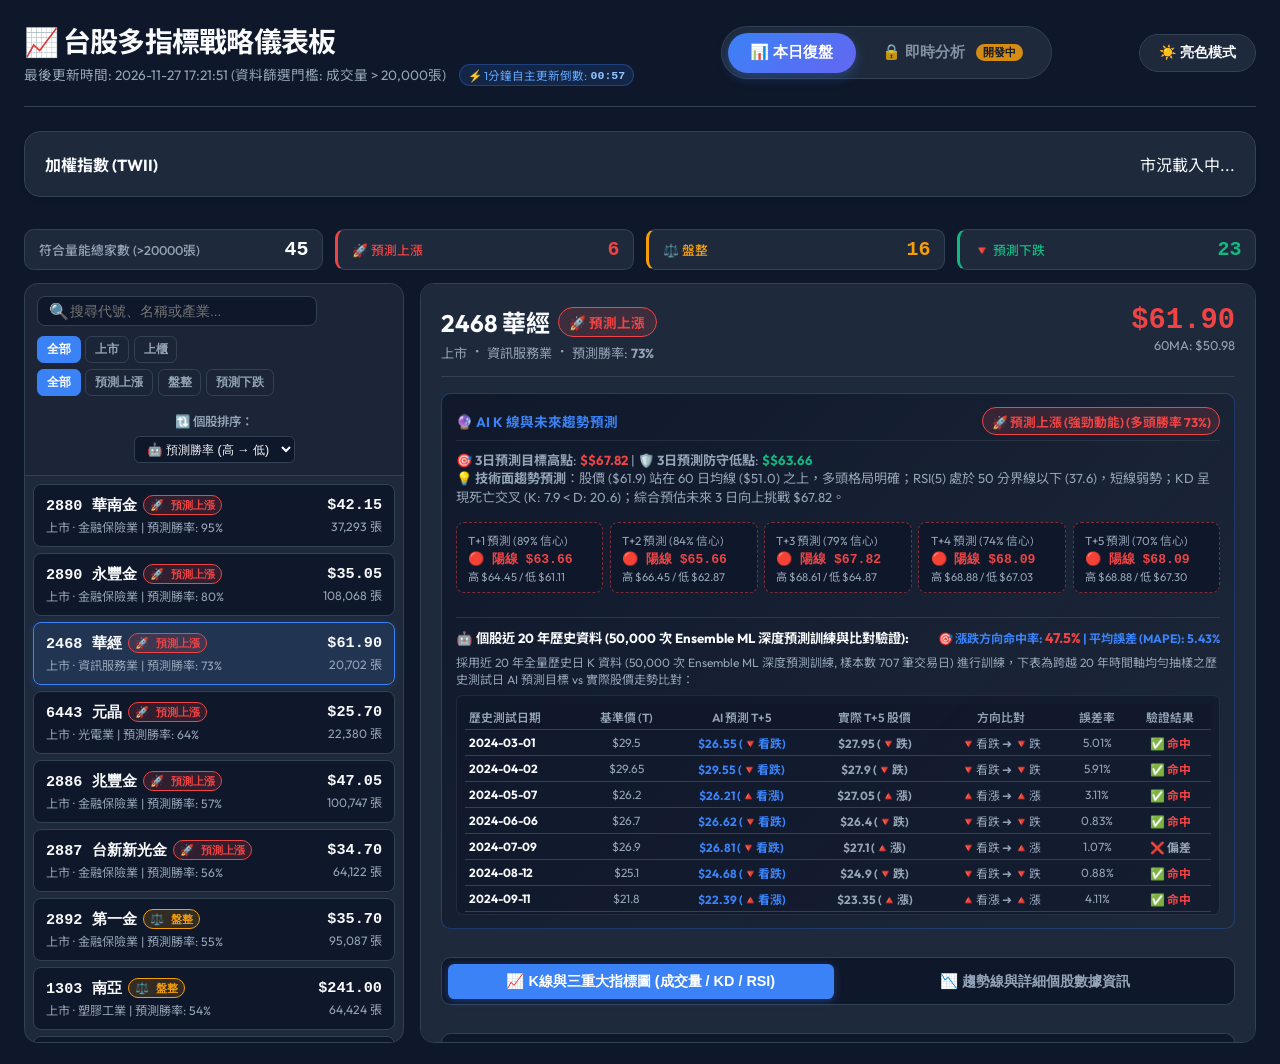
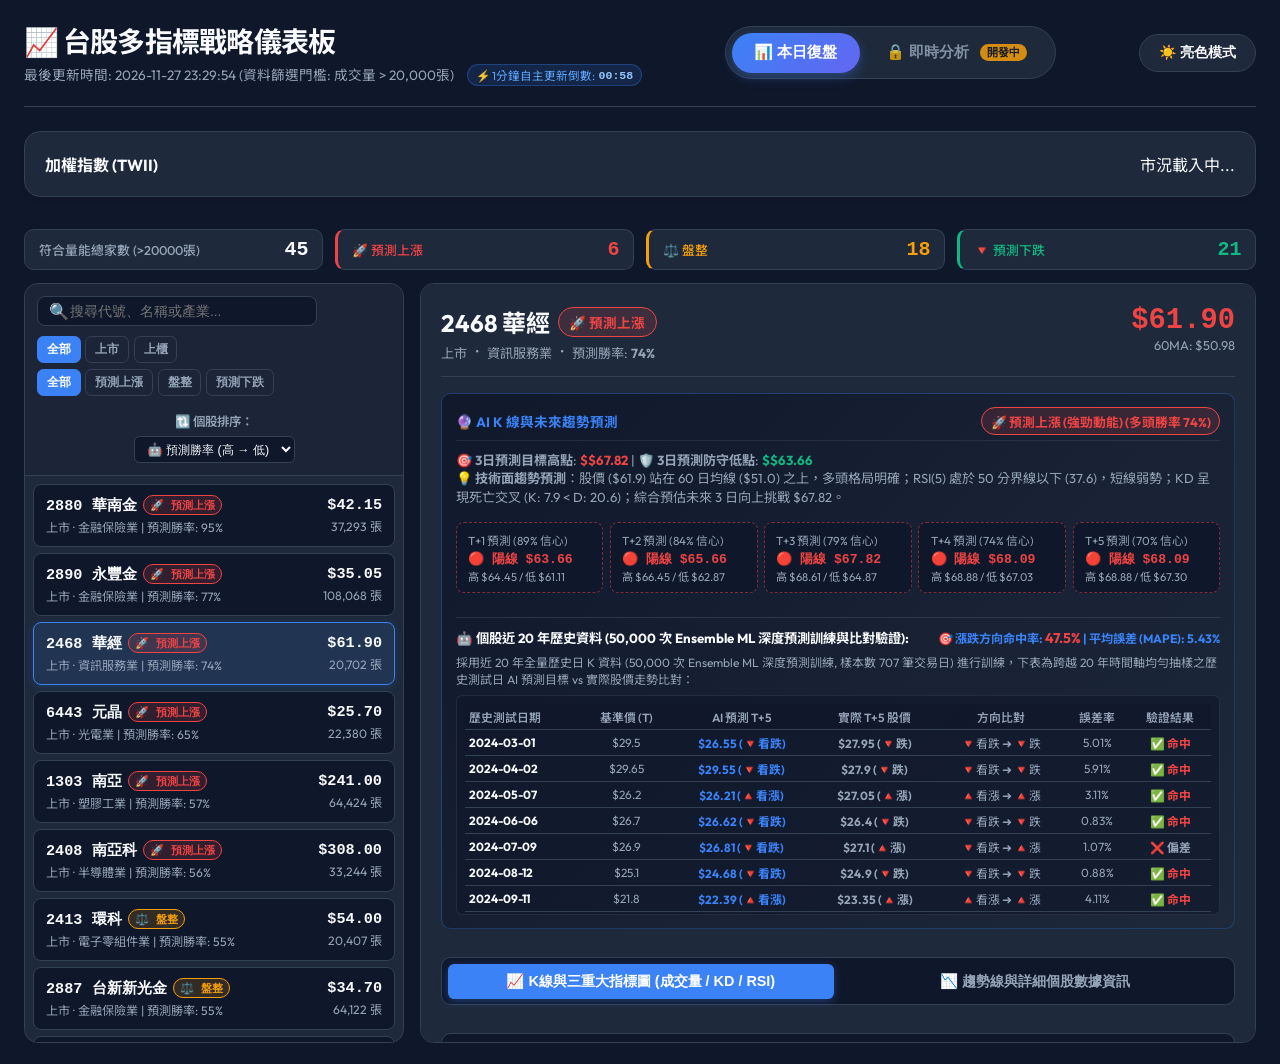
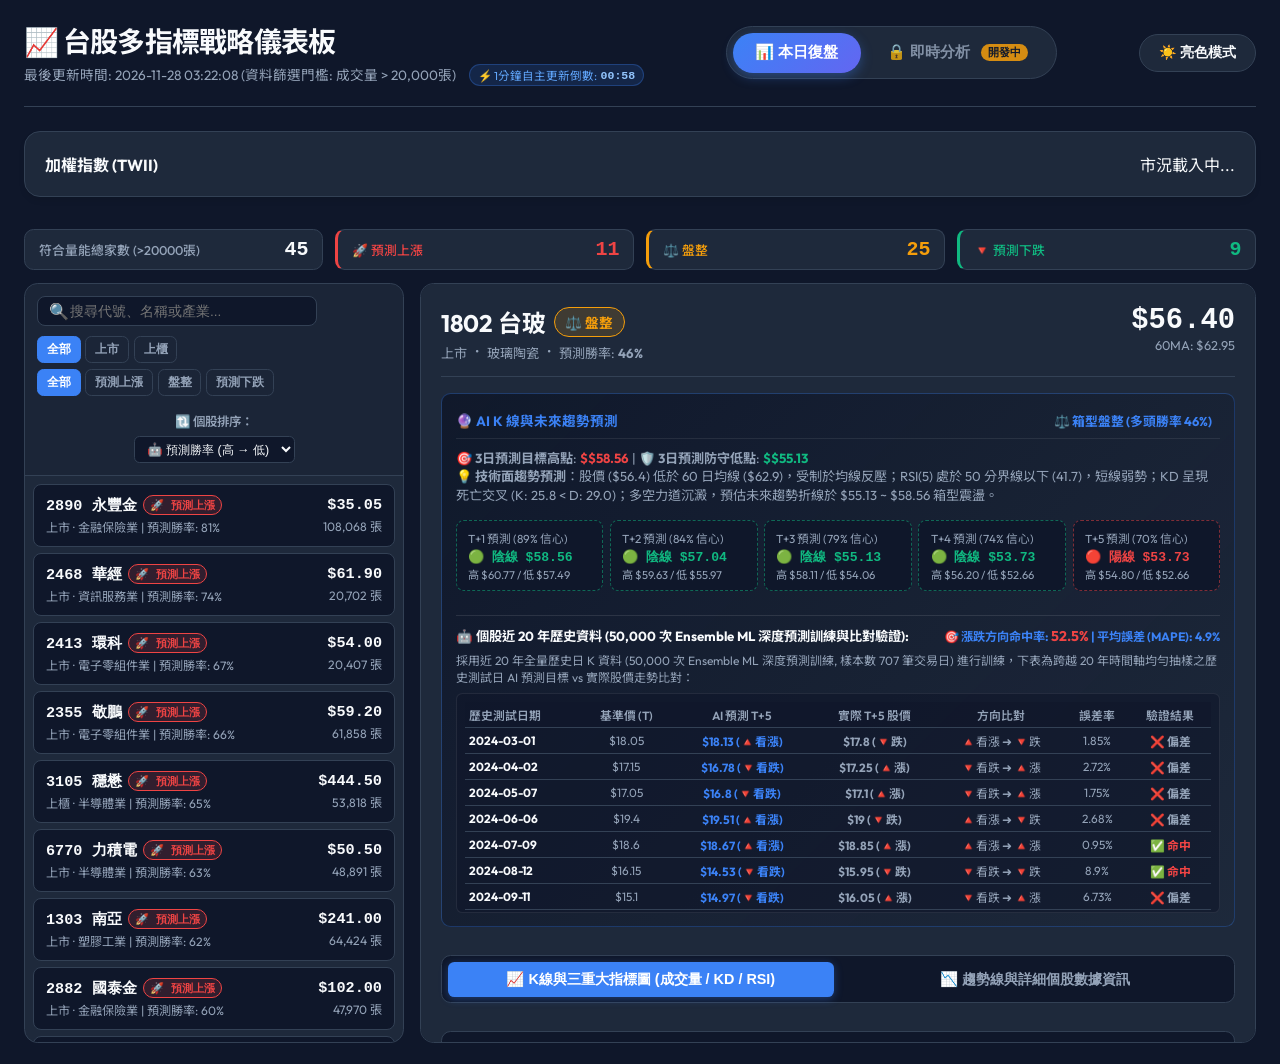
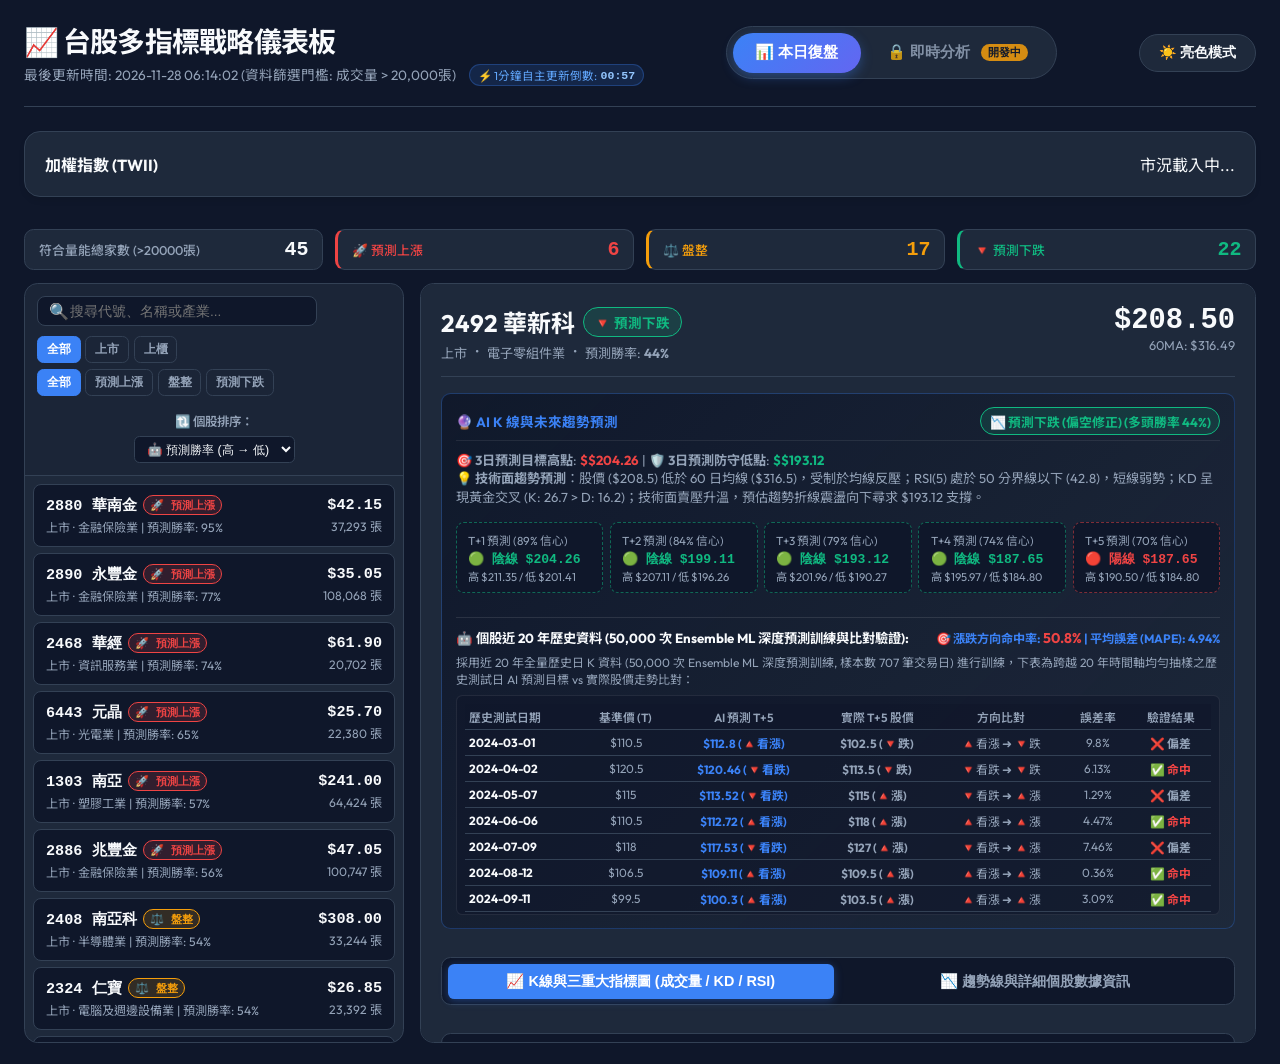
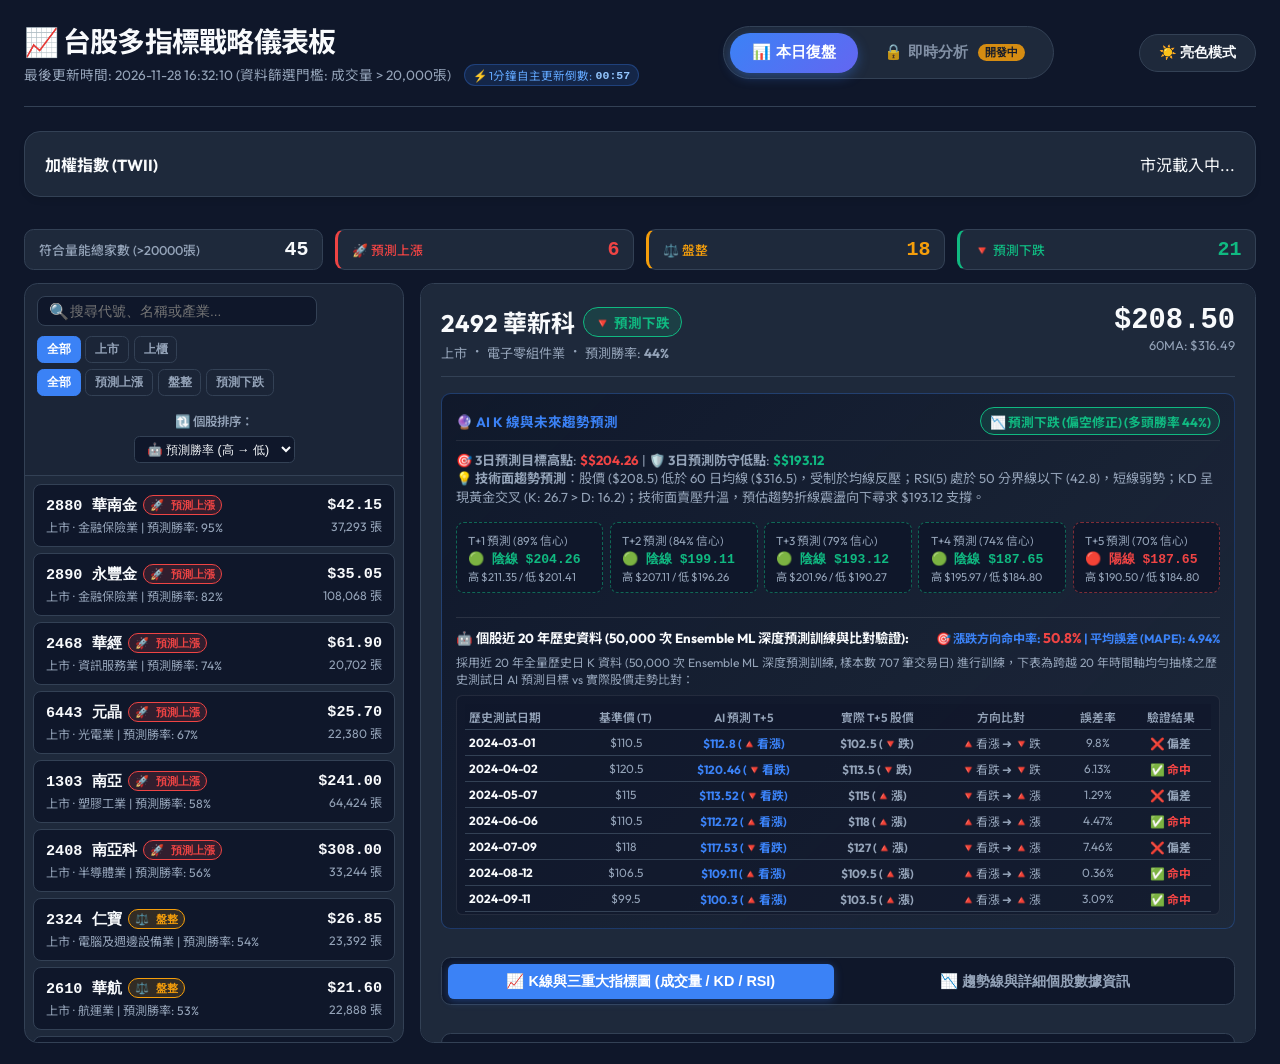
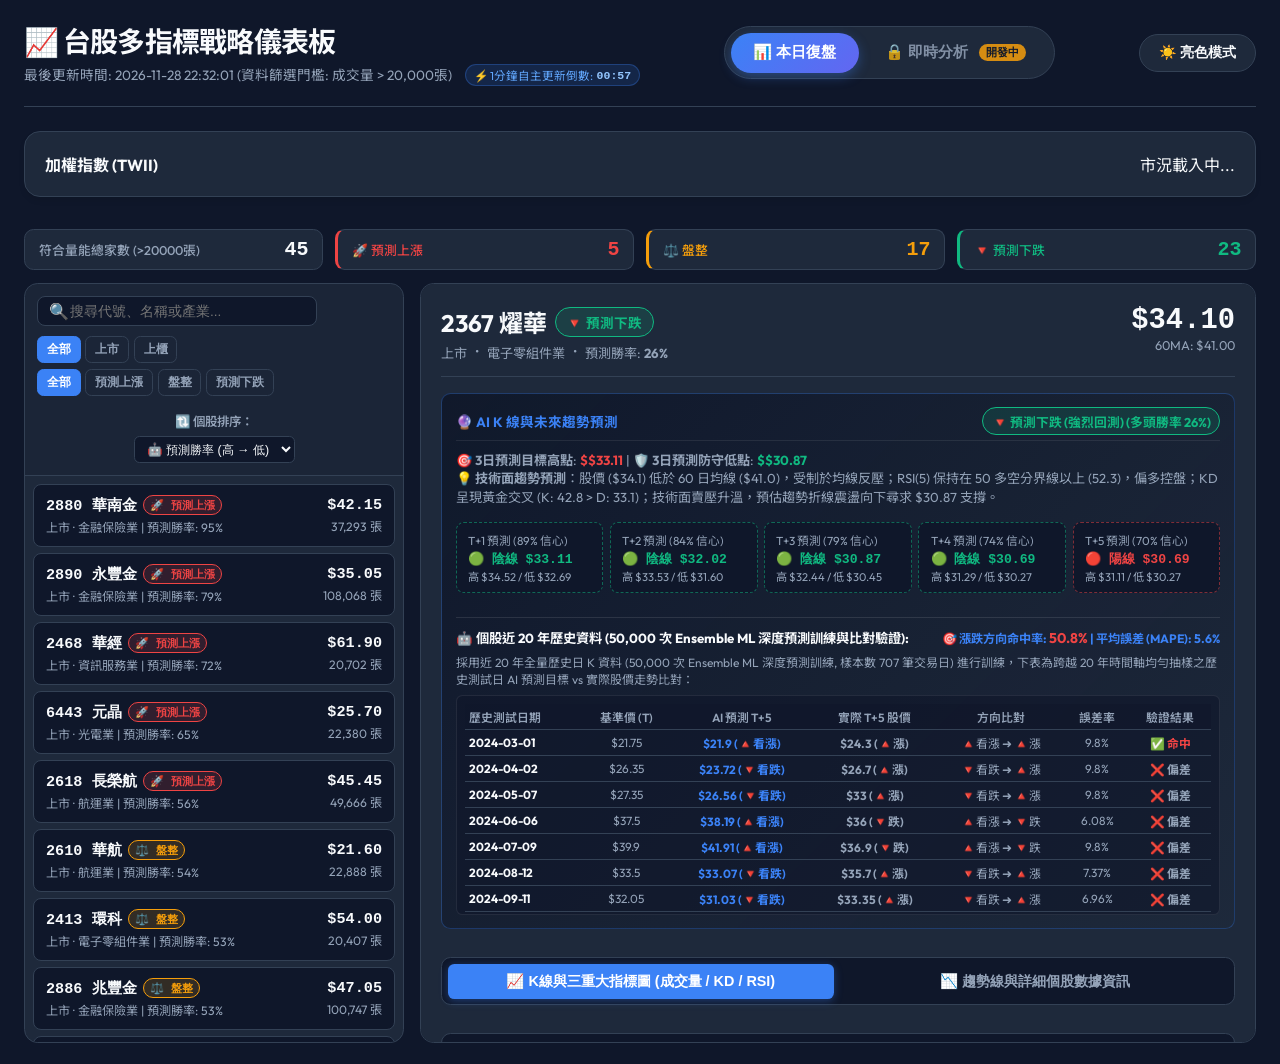
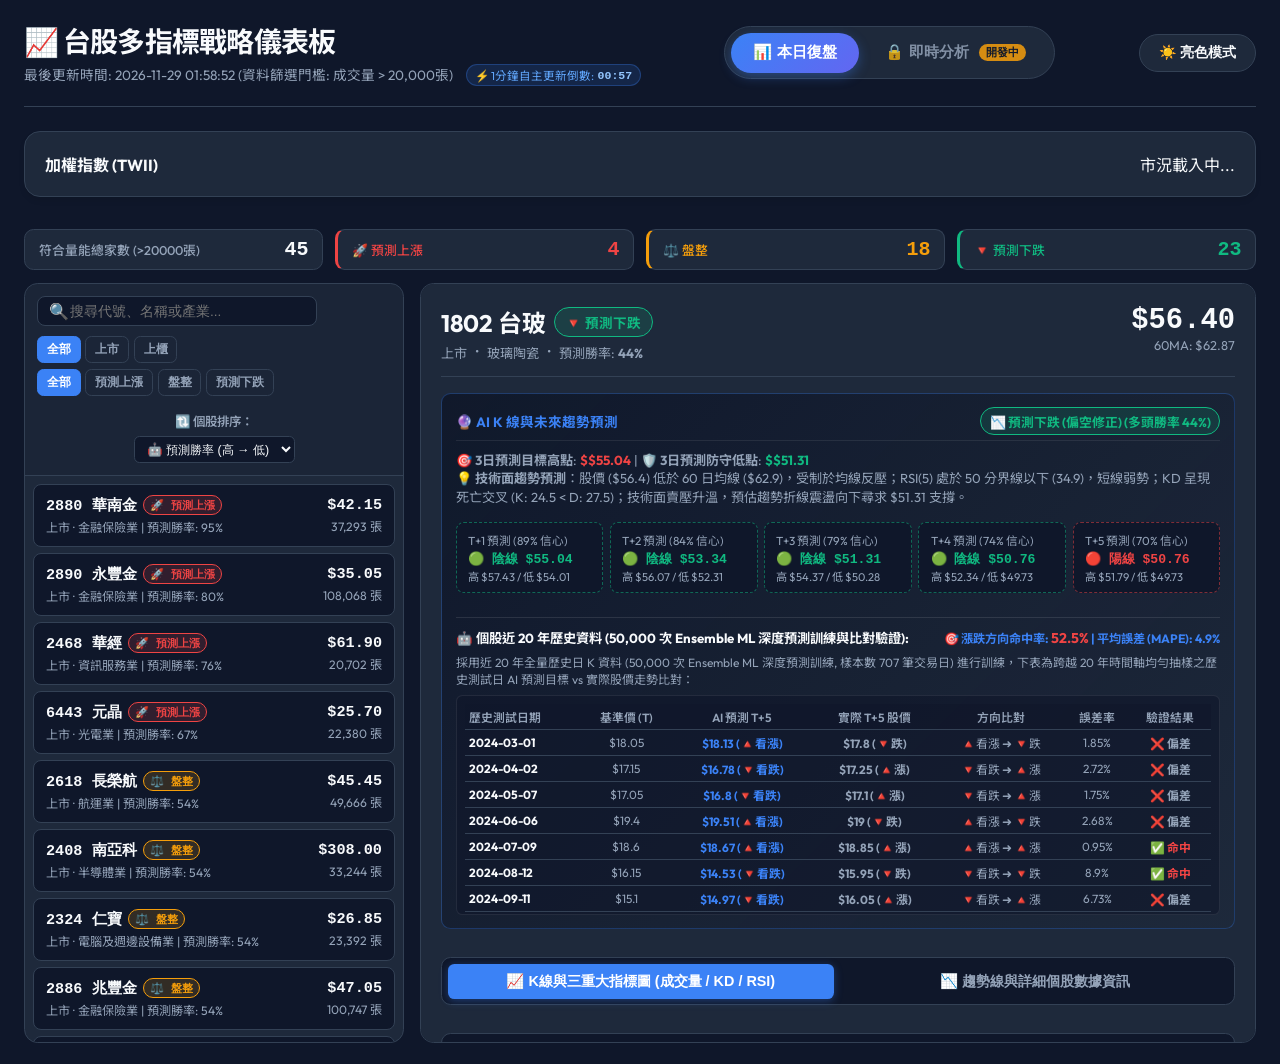
